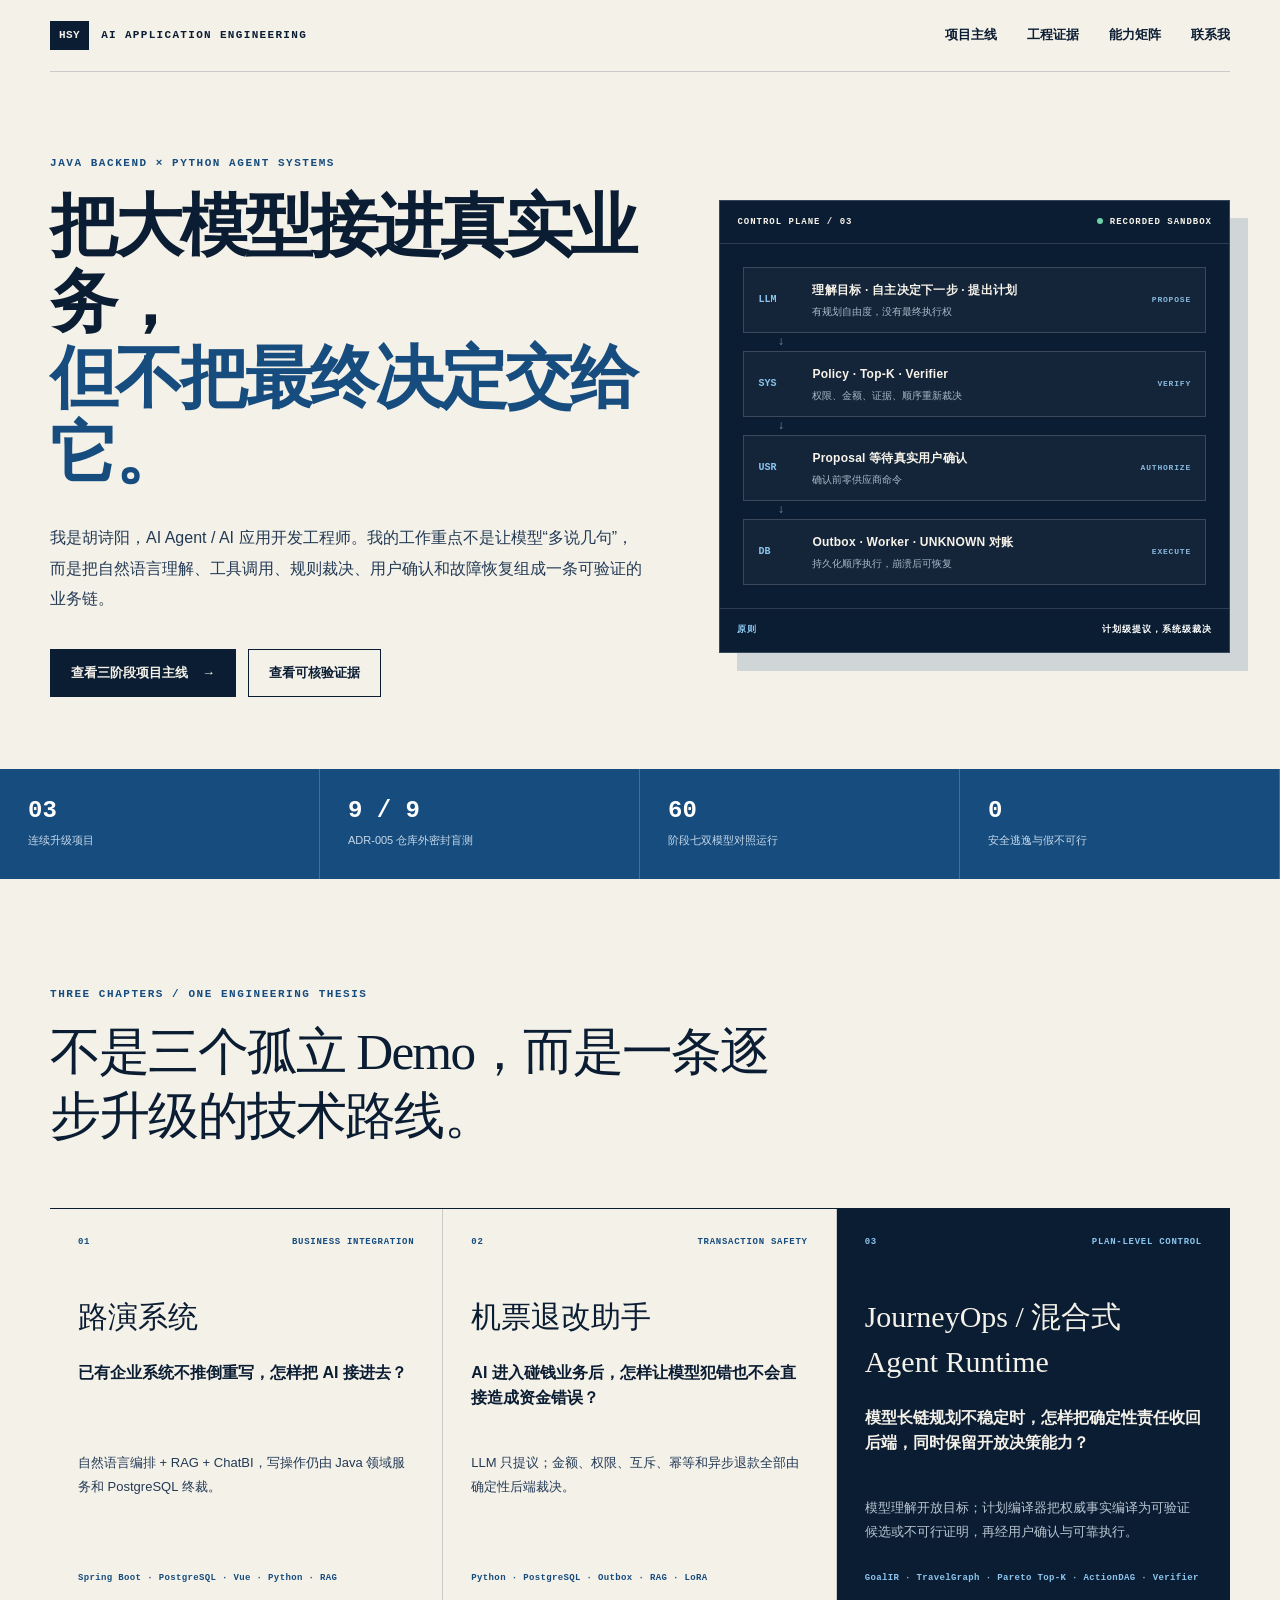
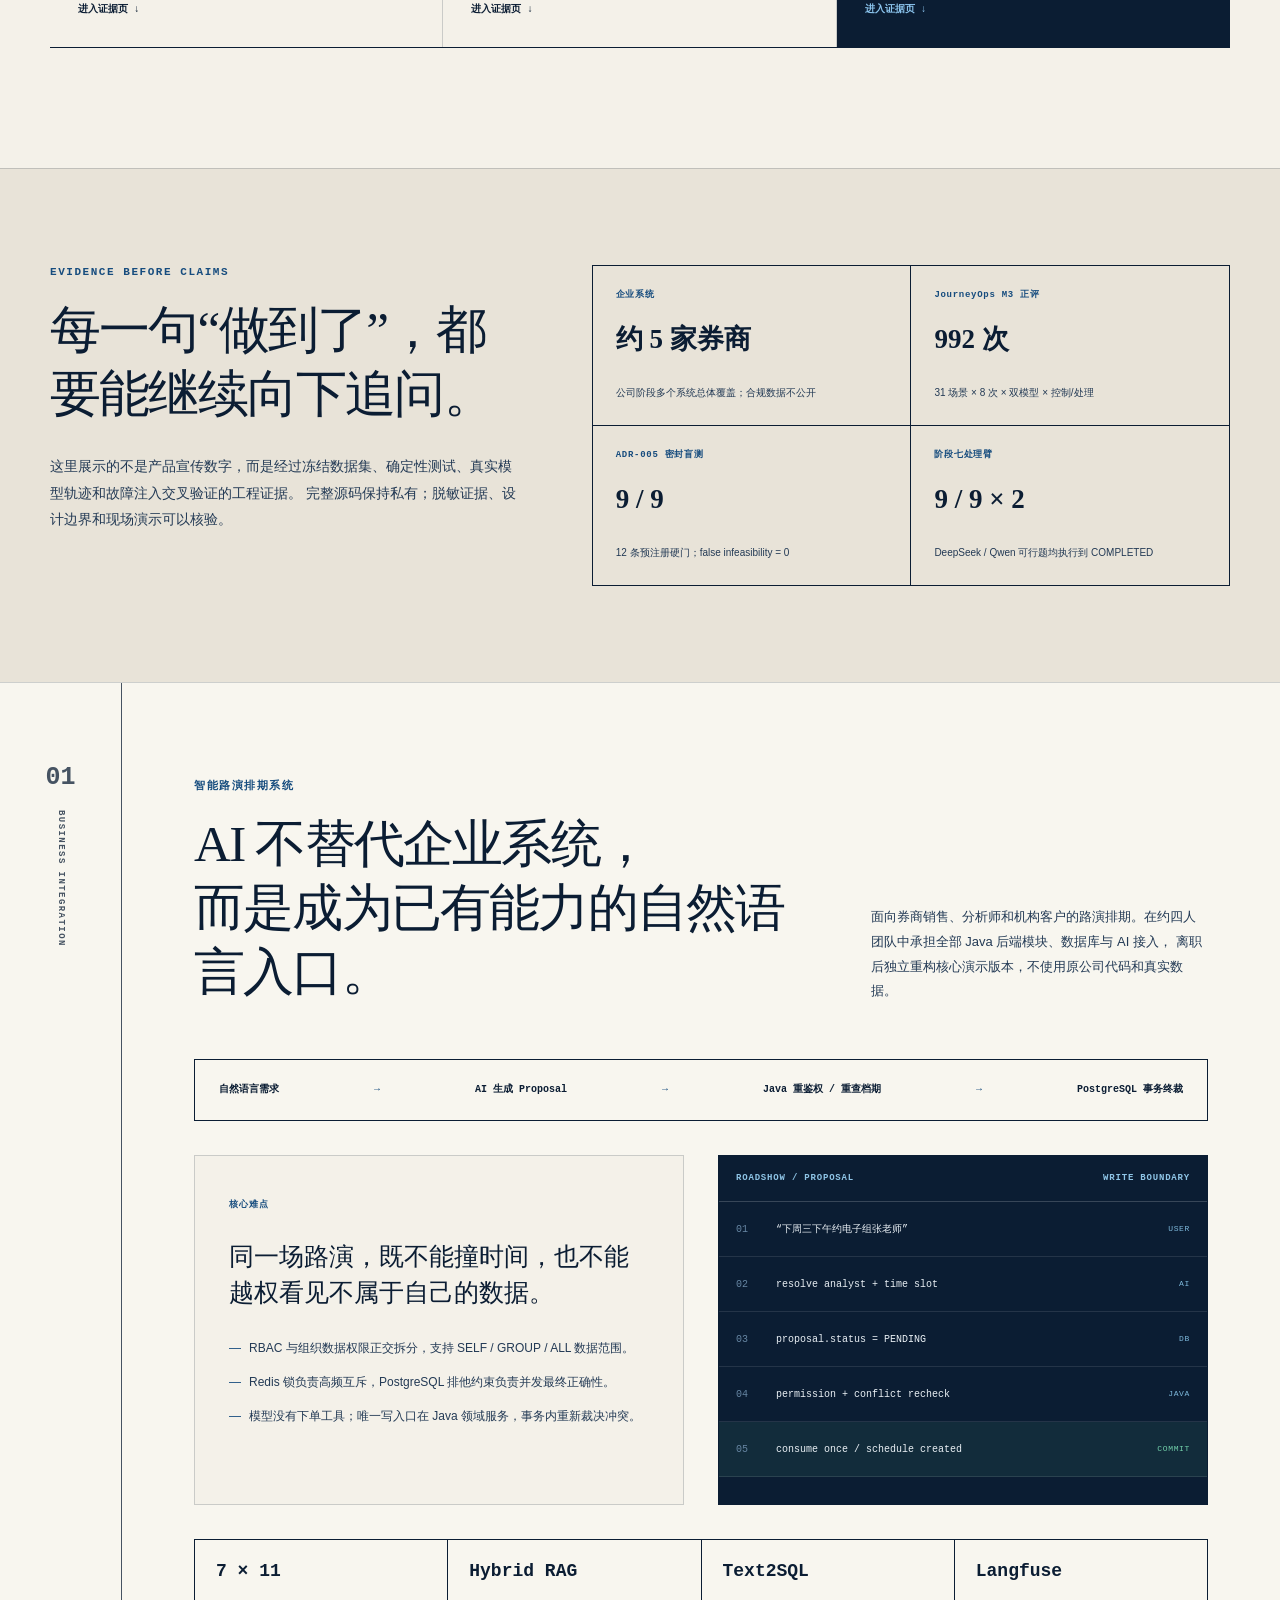
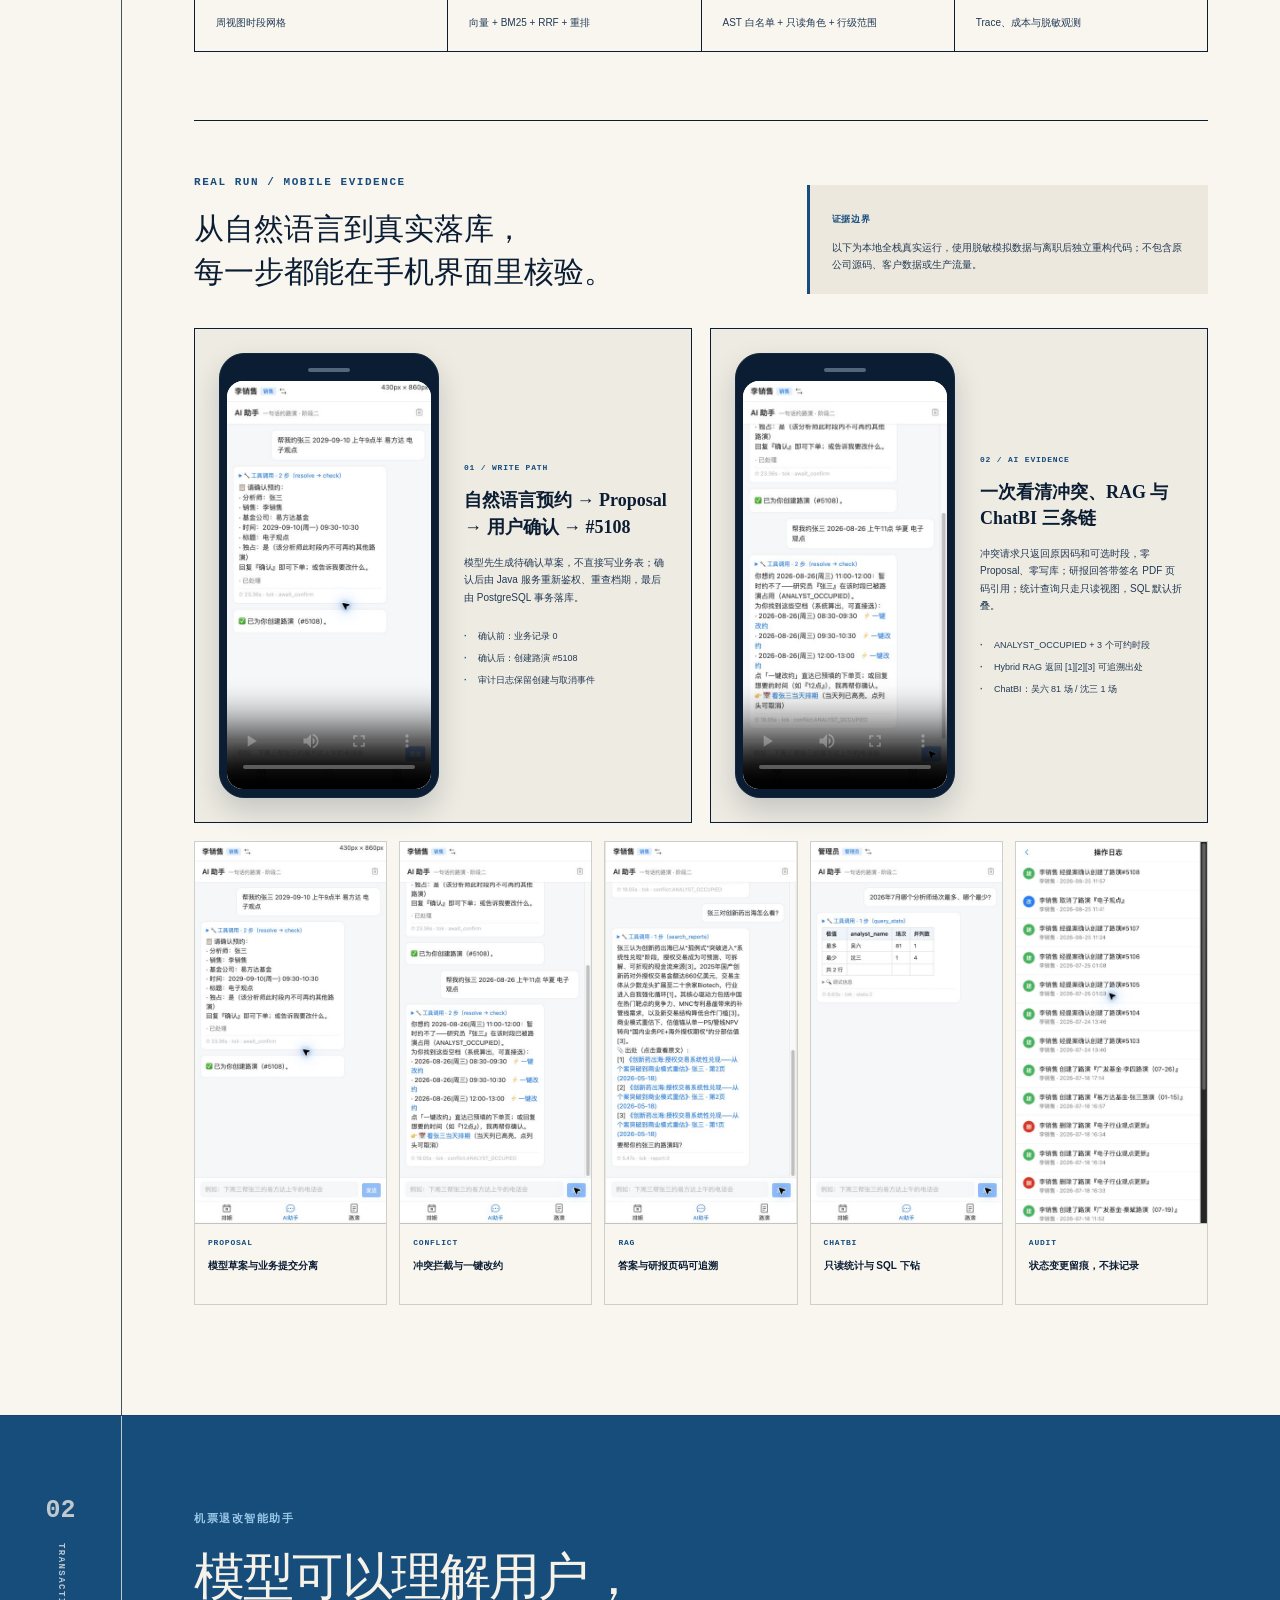
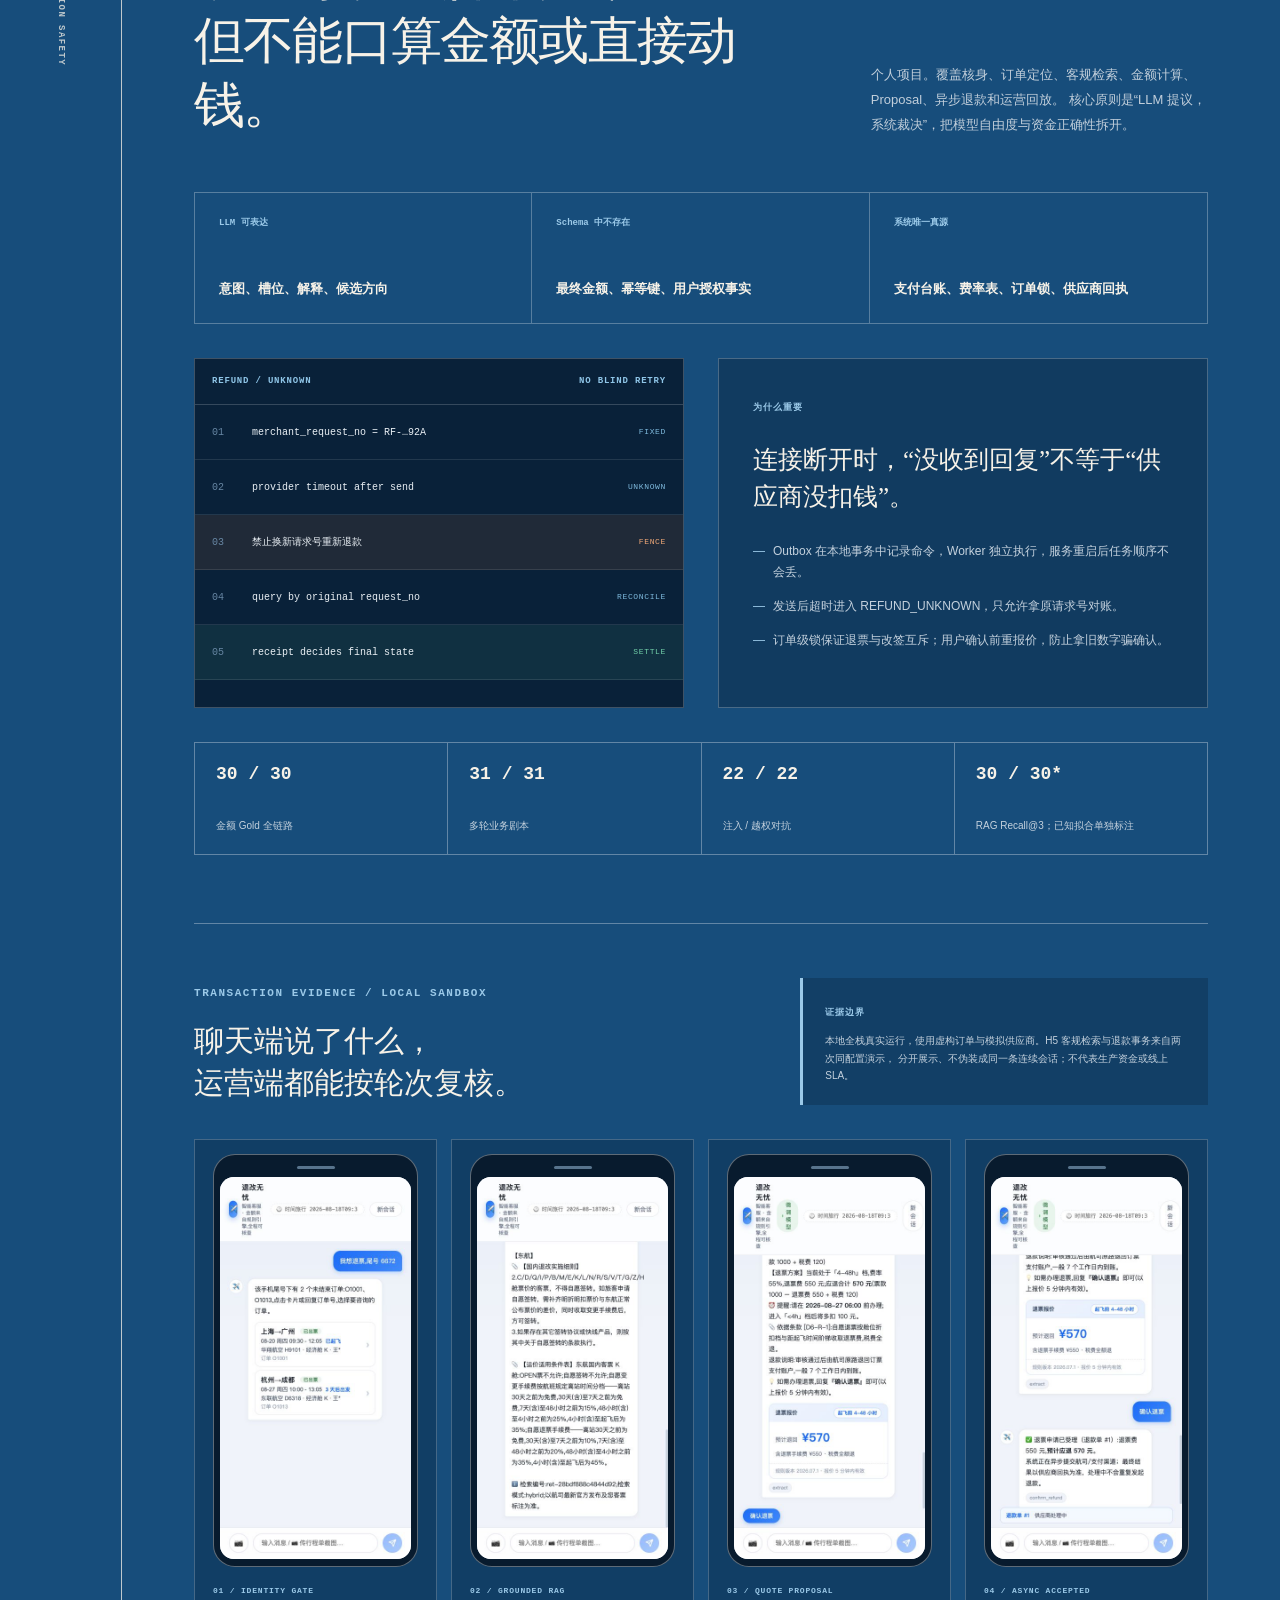
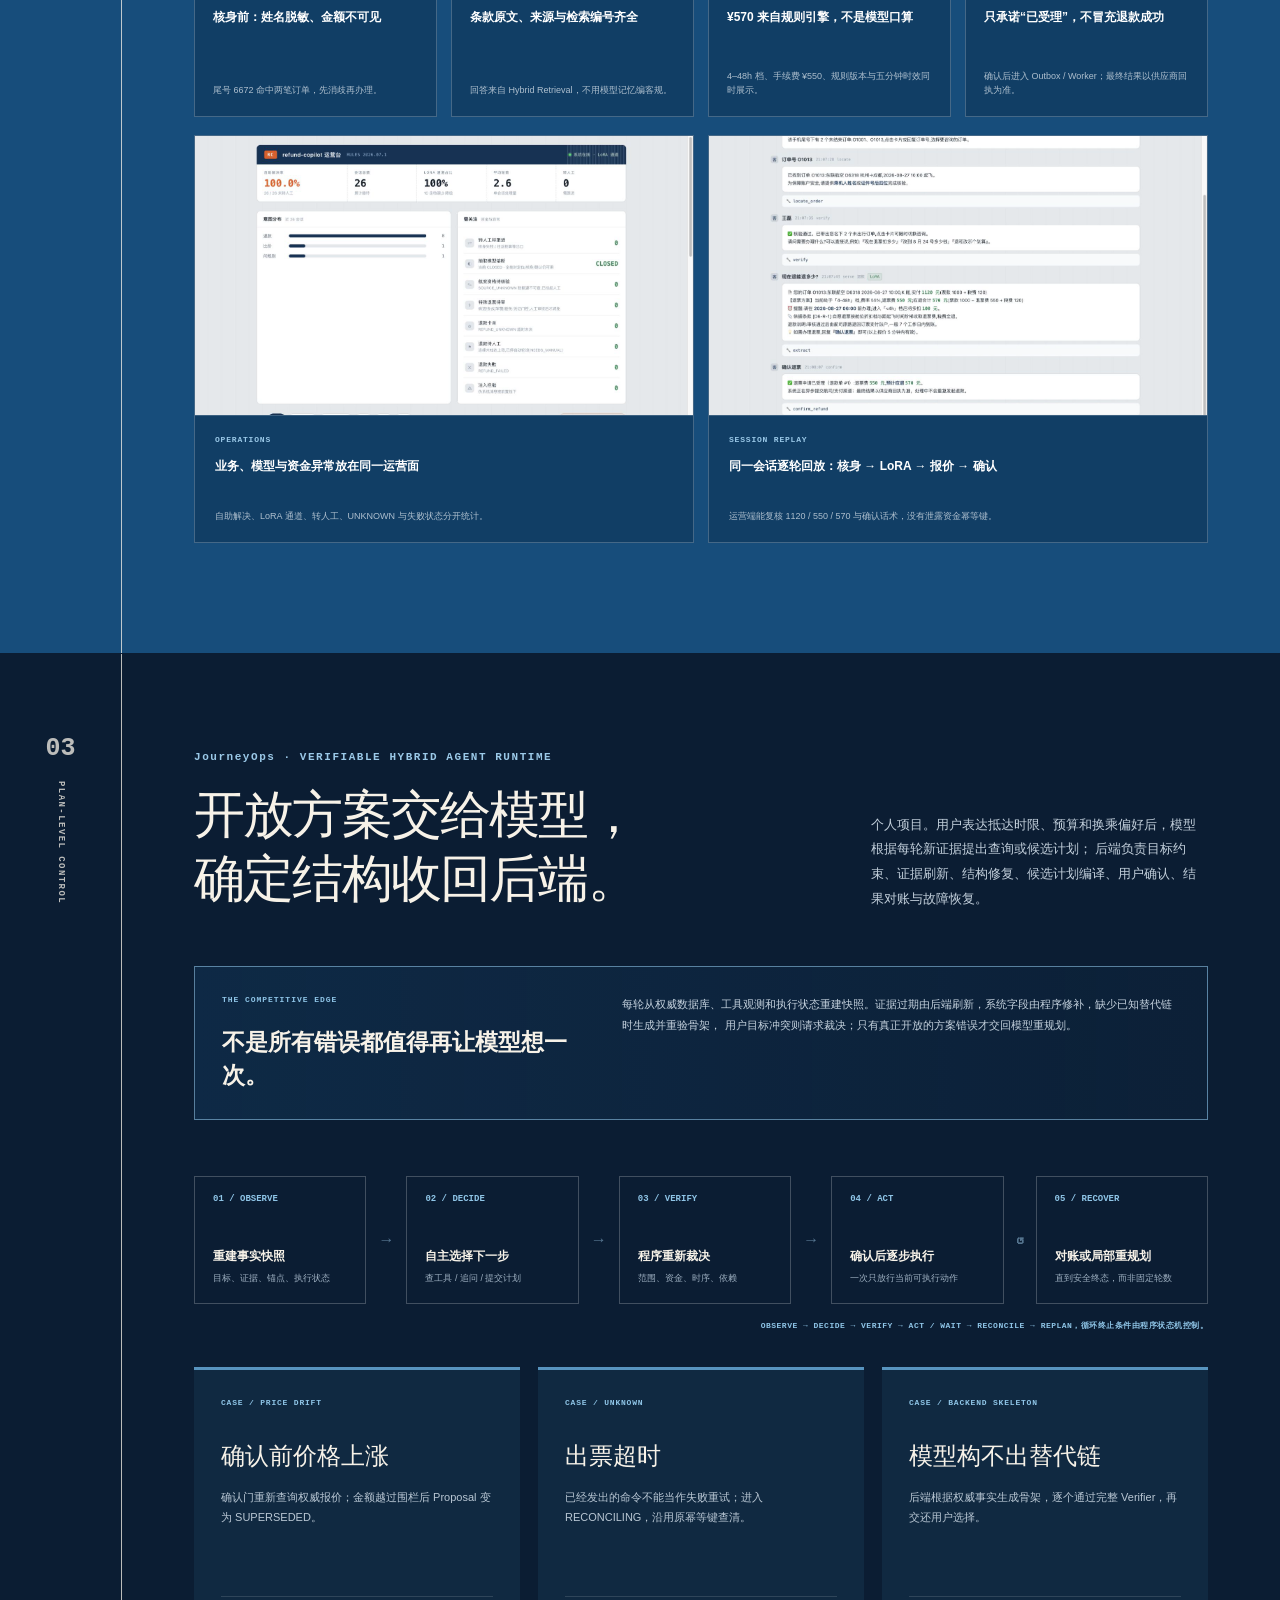
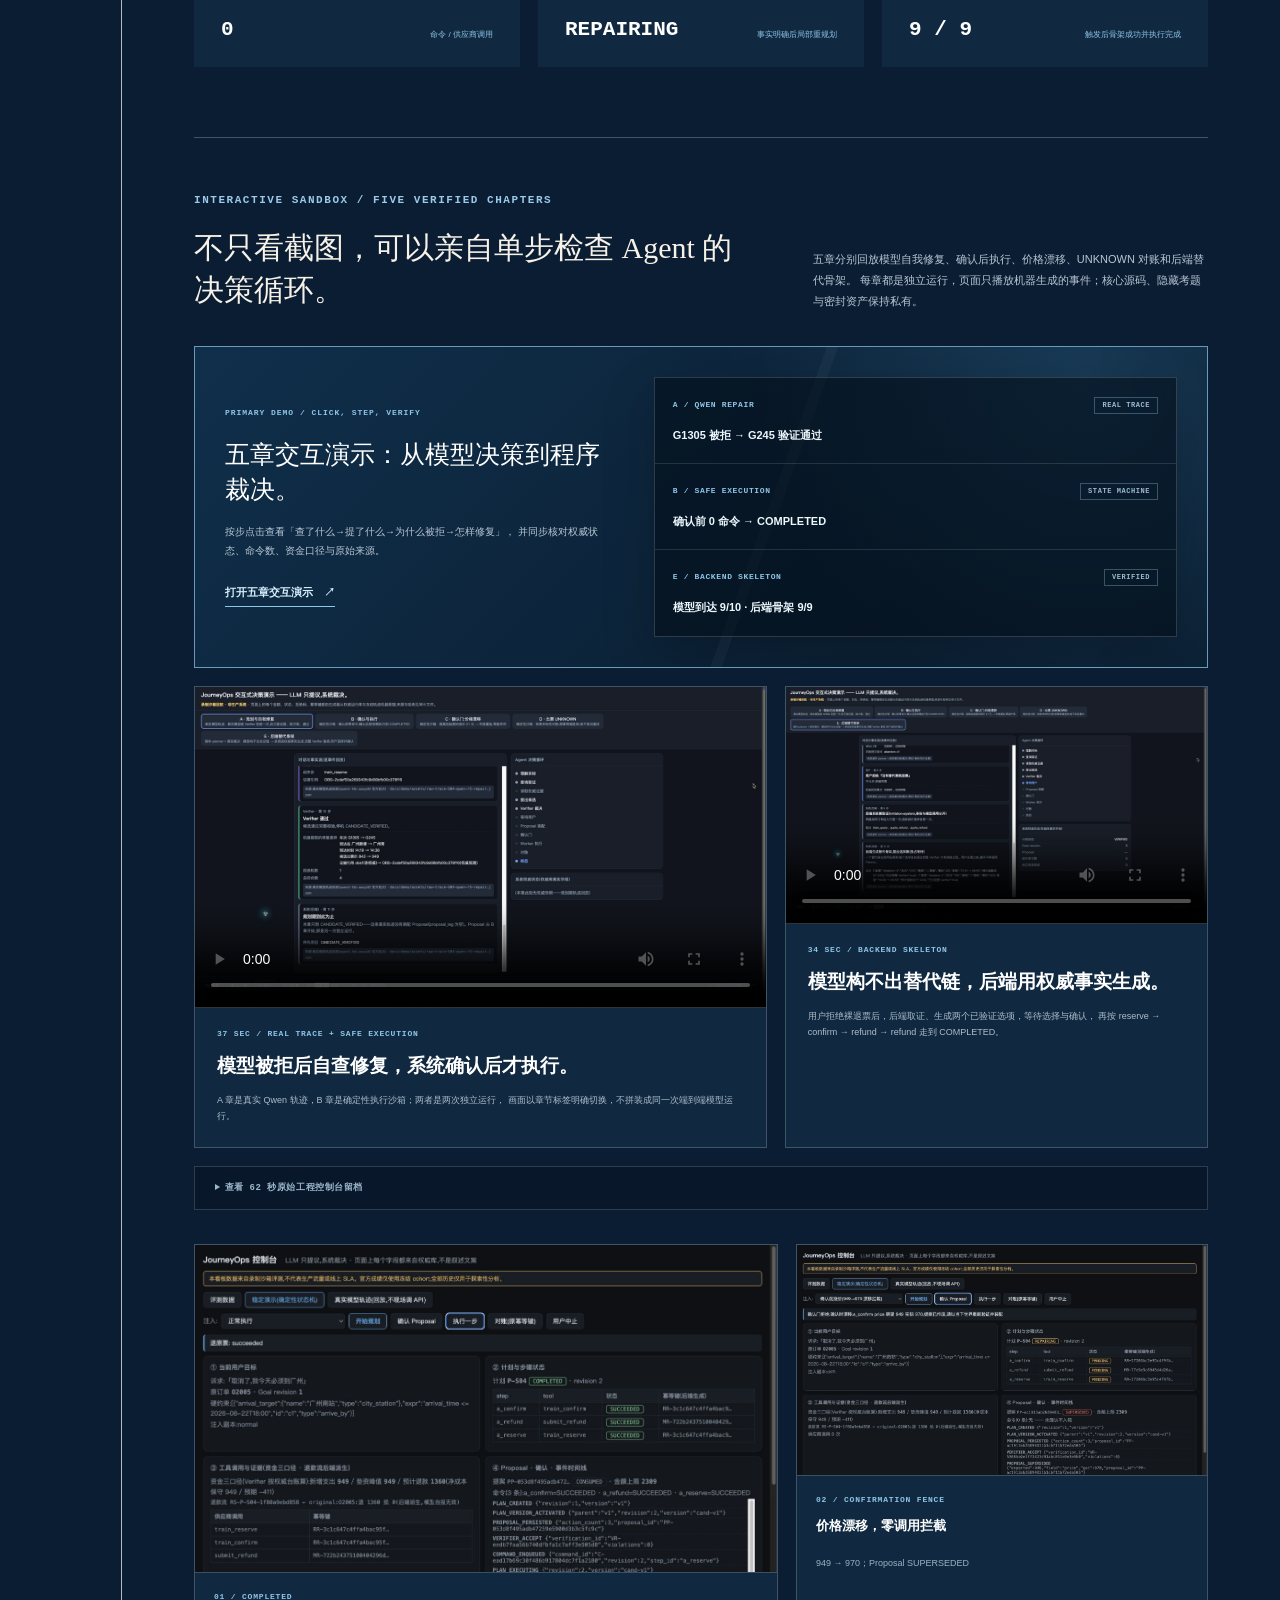
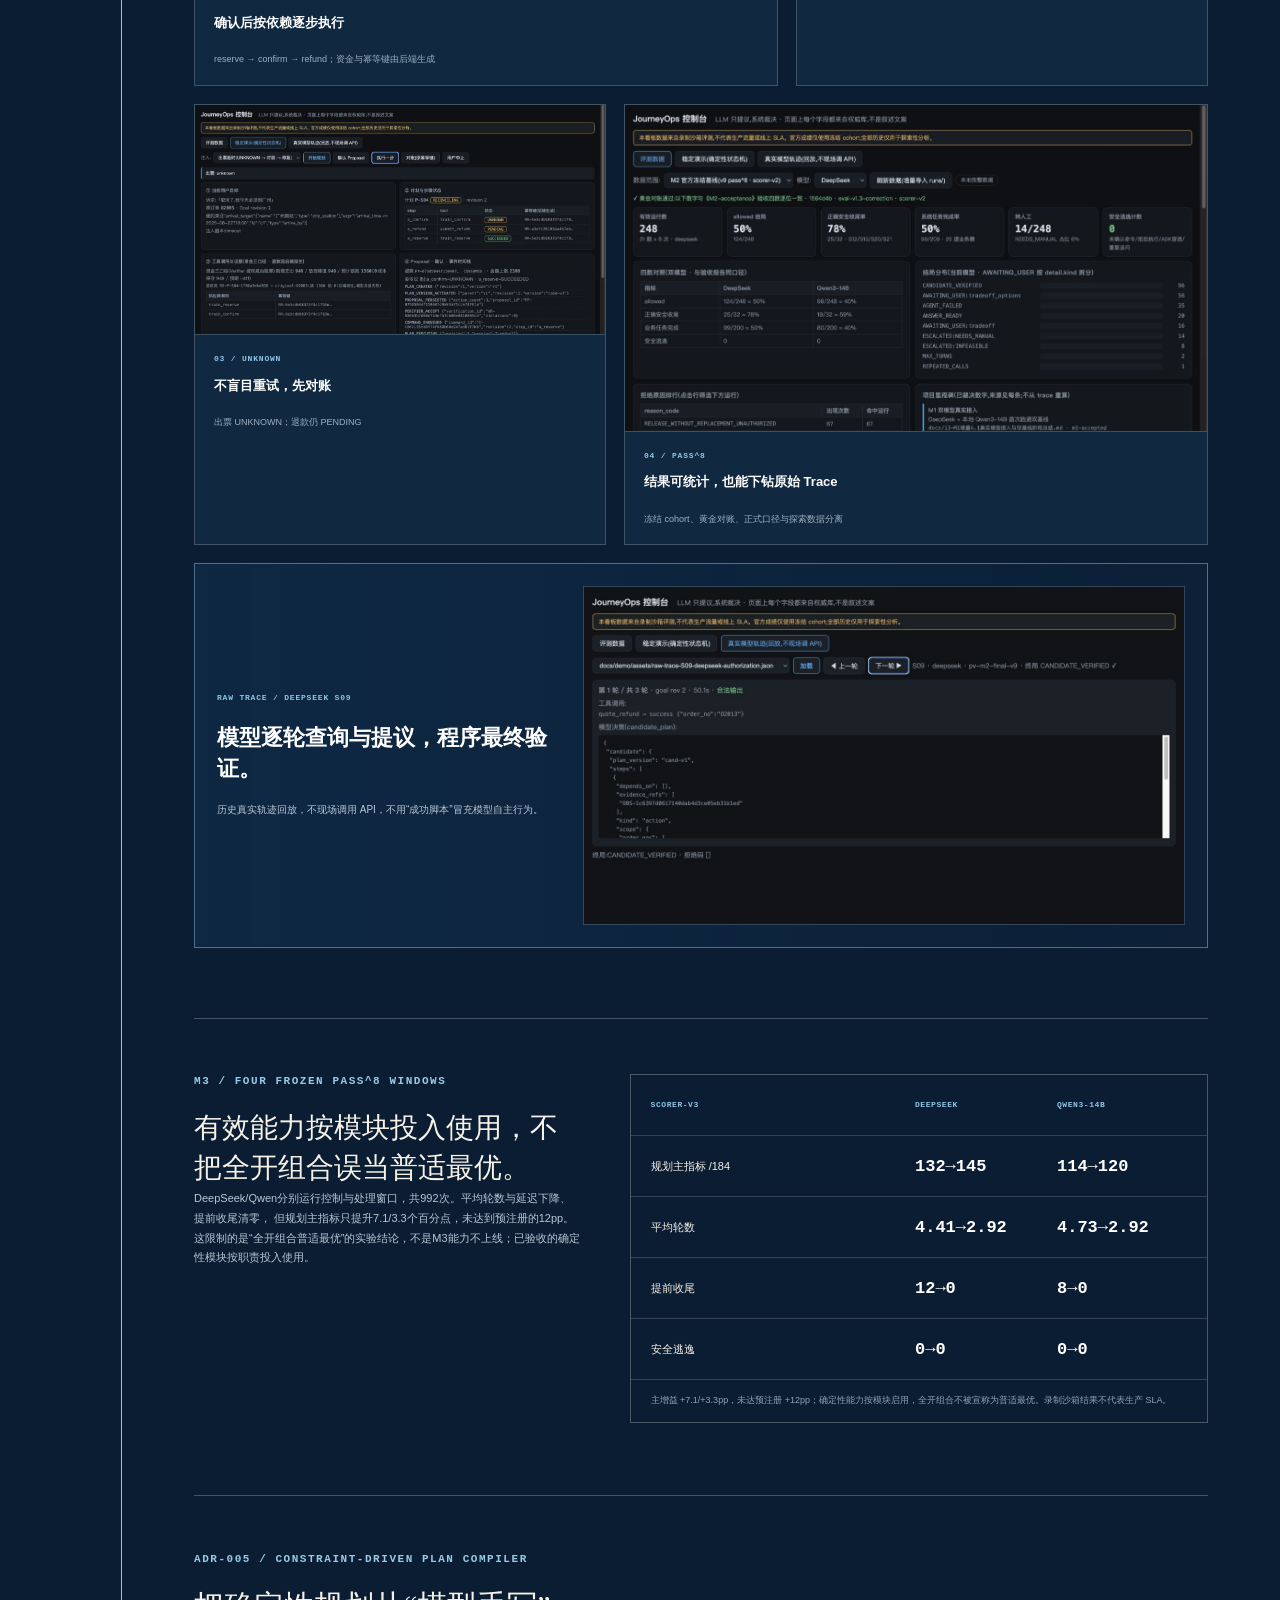
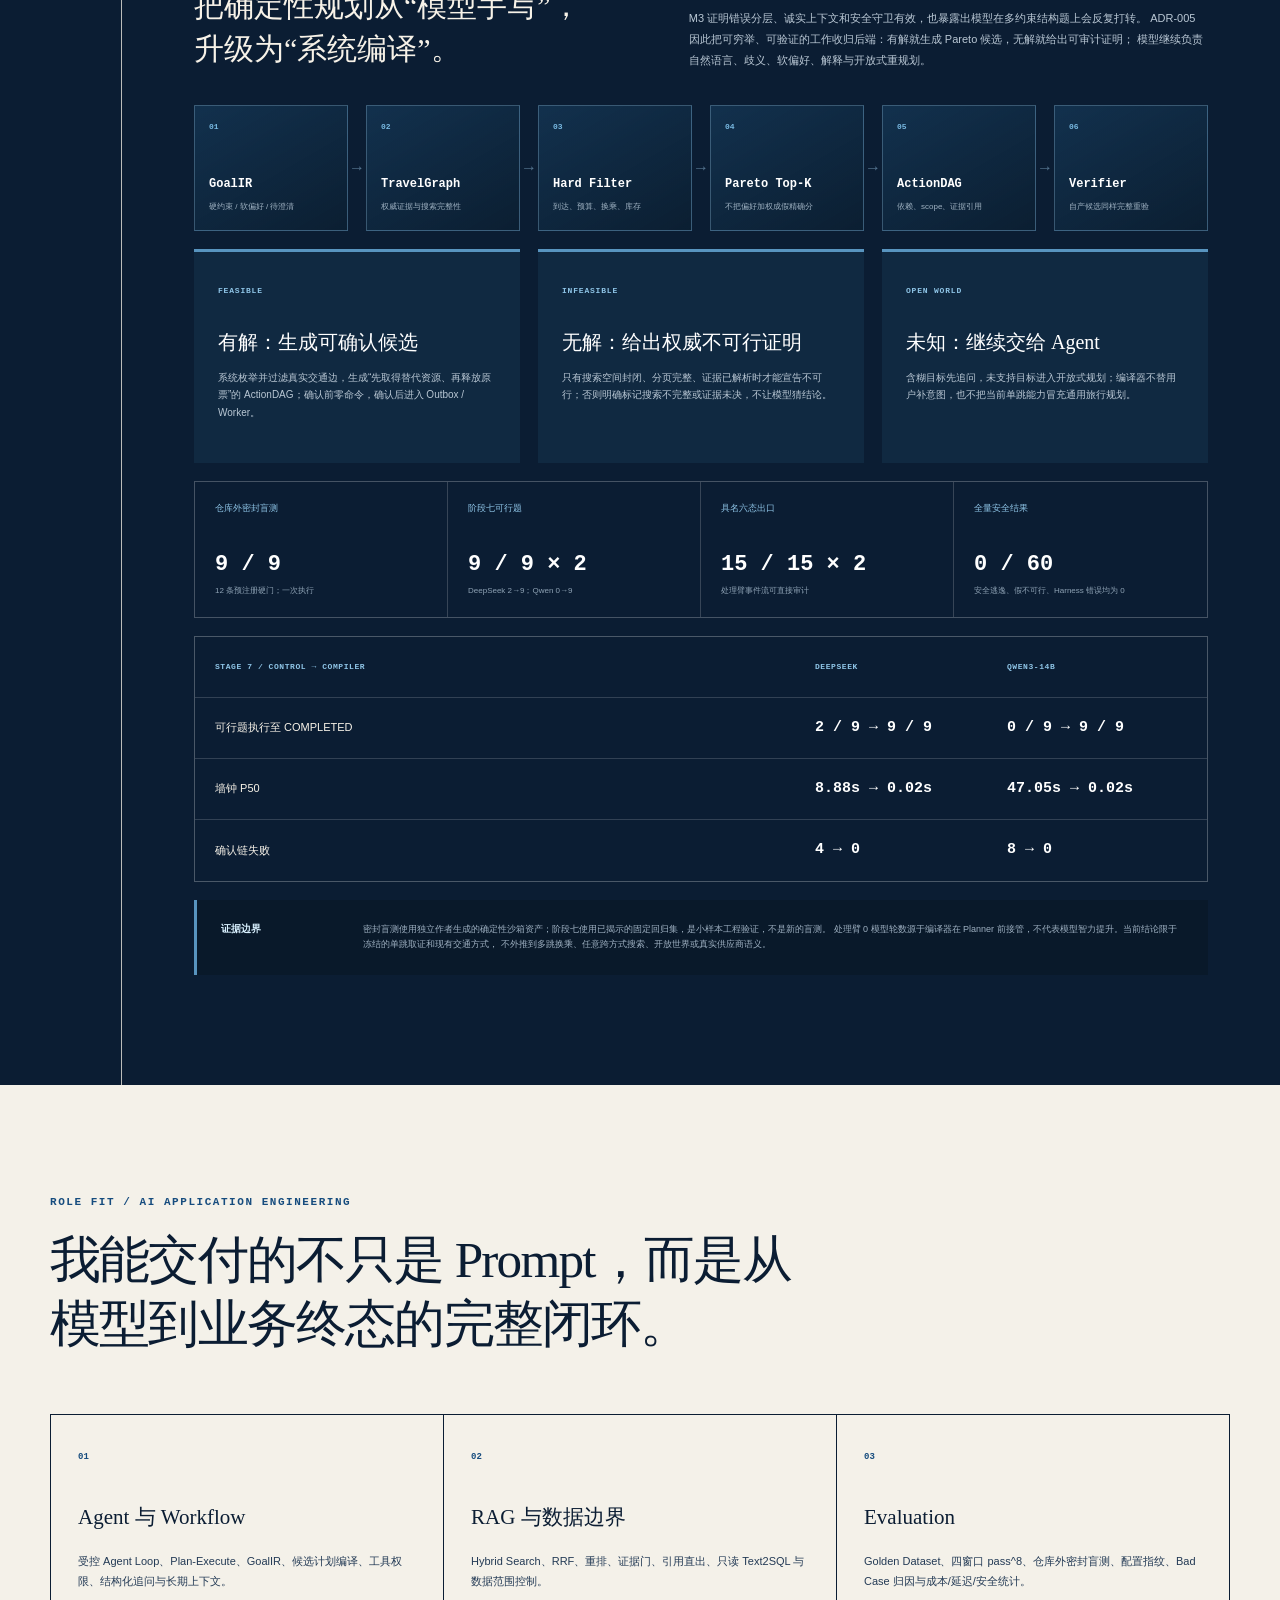
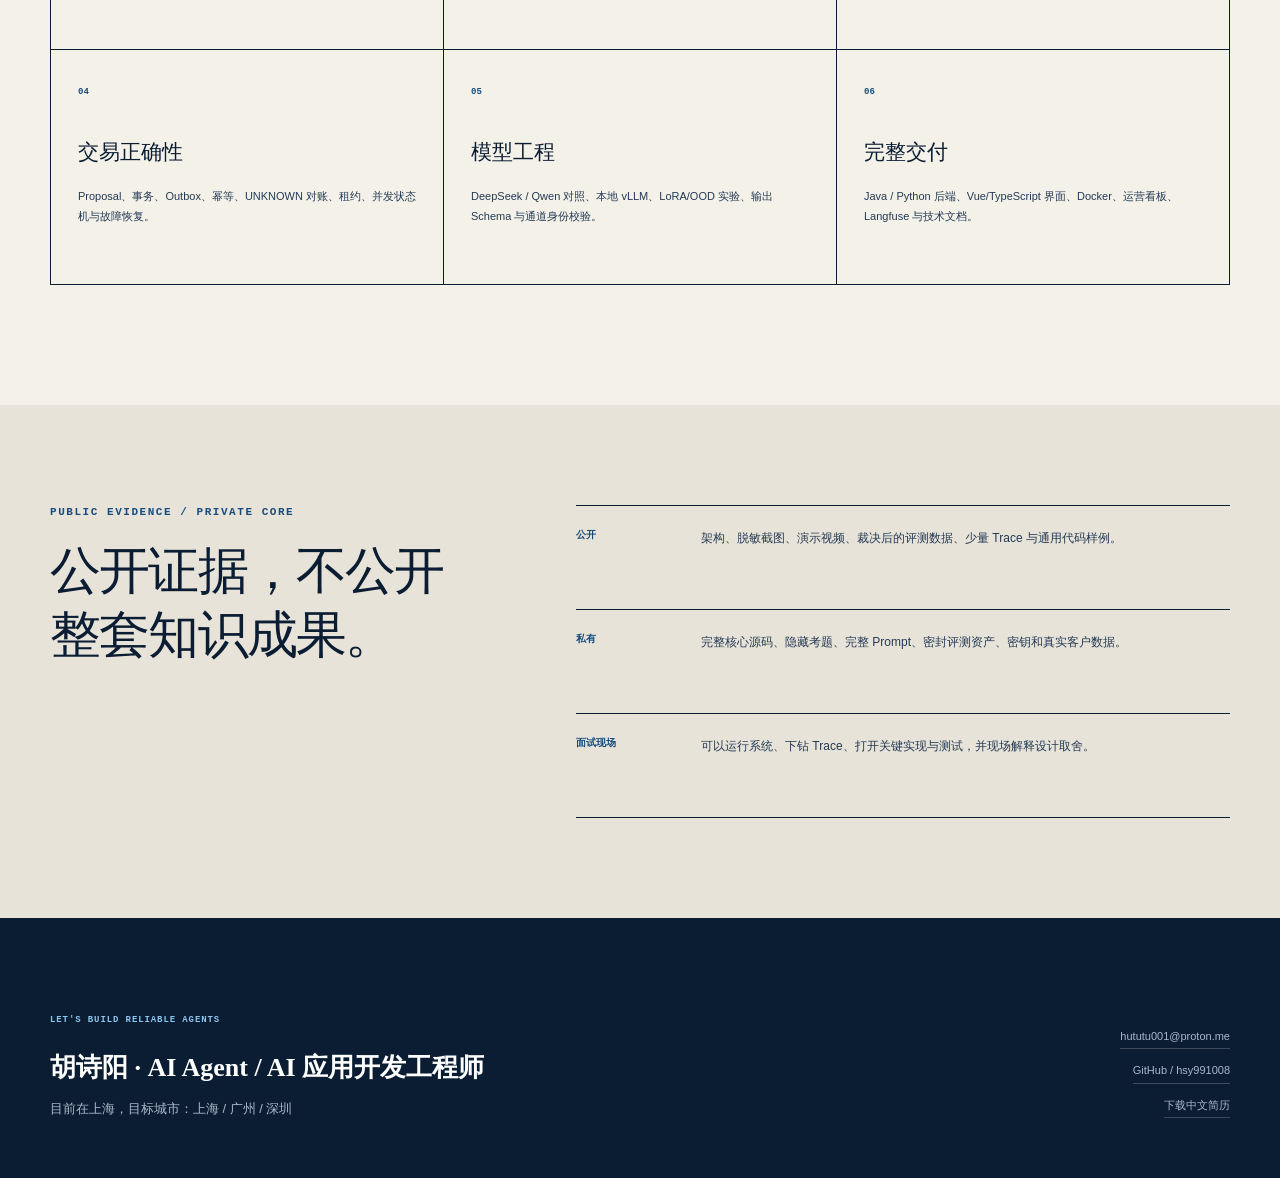
==== index.html @ 9dbd8b88 "Publish JourneyOps ADR-005 results" ====
<!DOCTYPE html><html lang="zh-CN"><head><meta charSet="utf-8"/><meta name="viewport" content="width=device-width, initial-scale=1"/><link rel="preload" href="/evidence/refund/01-order-disambiguation-masked.png" as="image"/><link rel="preload" href="/evidence/refund/03-rag-rules-citations.png" as="image"/><link rel="preload" href="/evidence/roadshow/02-proposal-await-confirm.png" as="image"/><link rel="preload" href="/evidence/roadshow/04-conflict-suggestions.png" as="image"/><link rel="preload" href="/evidence/roadshow/05-rag-citations.png" as="image"/><link rel="preload" href="/evidence/roadshow/06-chatbi-extremes.png" as="image"/><link rel="preload" href="/evidence/roadshow/07-audit-create-cancel.png" as="image"/><link rel="preload" href="/evidence/refund/04-refund-quote-proposal.png" as="image"/><link rel="preload" href="/evidence/refund/05-refund-accepted-async.png" as="image"/><link rel="preload" href="/evidence/refund/06-operations-dashboard.png" as="image"/><link rel="stylesheet" href="/_next/static/css/index.BVjYSIra.css" data-rsc-css-href="/_next/static/css/index.BVjYSIra.css" data-precedence="vite-rsc/importer-resources"/><link rel="modulepreload" fetchPriority="low" href="/_next/static/chunks/index-3YOSypN0.js"/><script src="/_next/static/chunks/rolldown-runtime-C60lm6uB.js" type="module" async=""></script><script src="/_next/static/chunks/framework-BgSIrAUN.js" type="module" async=""></script><link rel="modulepreload" href="/_next/static/chunks/layout-segment-context-C955APXK.js" crossorigin=""/><link rel="preload" href="/evidence/refund/08-session-confirm-async.png" as="image"/><link rel="preload" href="/evidence/journeyops/01-normal-completed.png" as="image"/><link rel="preload" href="/evidence/journeyops/02-price-drift-zero-call.png" as="image"/><link rel="preload" href="/evidence/journeyops/03-ticketing-unknown.png" as="image"/><link rel="preload" href="/evidence/journeyops/05-evaluation-dashboard.png" as="image"/><link rel="preload" href="/evidence/journeyops/06-trace-s09-verified.png" as="image"/><title>胡诗阳｜AI Agent 应用开发工程师</title><meta name="description" content="Java + Python AI 应用工程作品集：企业业务接入、高风险交易裁决、混合式 Agent Runtime、计划编译器与可证不可行性。"/><meta property="og:title" content="胡诗阳｜AI 应用开发工程师"/><meta property="og:description" content="可验证、可恢复的混合式 Agent Runtime。三个连续项目，展示 AI 如何进入真实业务。"/><meta property="og:type" content="website"/><meta property="og:image" content="http://localhost:3000/og.png"/><meta property="og:image:width" content="1200"/><meta property="og:image:height" content="630"/><meta property="og:image:alt" content="胡诗阳 AI 应用开发工程师作品集"/><meta name="twitter:card" content="summary_large_image"/><meta name="twitter:title" content="胡诗阳｜AI 应用开发工程师"/><meta name="twitter:description" content="计划级提议，系统级裁决。"/><meta name="twitter:image" content="http://localhost:3000/og.png"/><link rel="shortcut icon" href="/favicon.svg"/><link rel="icon" href="/favicon.svg"/><link rel="canonical" href="http://localhost:3000"/><script>Object.assign(((self[Symbol.for("vinext.navigationRuntime")]??={bootstrap:{routeManifest:null},functions:{}}).bootstrap.rsc??={rsc:[]}),{params:{},nav:{"pathname":"/","searchParams":[]}})</script><link rel="modulepreload" href="/_next/static/chunks/index-3YOSypN0.js" />
</head><body><main><header class="topbar"><a class="identity" href="#top" aria-label="返回首页"><span class="identity-mark">HSY</span><span>AI APPLICATION ENGINEERING</span></a><nav aria-label="主导航"><a href="#projects">项目主线</a><a href="#evidence">工程证据</a><a href="#capabilities">能力矩阵</a><a href="#contact">联系我</a></nav></header><section class="hero" id="top"><div class="hero-copy"><p class="eyebrow">JAVA BACKEND × PYTHON AGENT SYSTEMS</p><h1>把大模型接进真实业务，<br/><span>但不把最终决定交给它。</span></h1><p class="hero-intro">我是胡诗阳，AI Agent / AI 应用开发工程师。我的工作重点不是让模型“多说几句”， 而是把自然语言理解、工具调用、规则裁决、用户确认和故障恢复组成一条可验证的业务链。</p><div class="hero-actions"><a class="button button-primary" href="#projects">查看三阶段项目主线 <span aria-hidden="true">→</span></a><a class="button button-secondary" href="#evidence">查看可核验证据</a></div></div><div class="system-panel" aria-label="系统控制边界示意"><div class="panel-head"><span>CONTROL PLANE / 03</span><span class="live-dot">RECORDED SANDBOX</span></div><div class="system-flow"><div class="flow-row"><span class="flow-code">LLM</span><div><strong>理解目标 · 自主决定下一步 · 提出计划</strong><small>有规划自由度，没有最终执行权</small></div><span class="flow-status">PROPOSE</span></div><span class="flow-arrow">↓</span><div class="flow-row"><span class="flow-code">SYS</span><div><strong>Policy · Top-K · Verifier</strong><small>权限、金额、证据、顺序重新裁决</small></div><span class="flow-status">VERIFY</span></div><span class="flow-arrow">↓</span><div class="flow-row"><span class="flow-code">USR</span><div><strong>Proposal 等待真实用户确认</strong><small>确认前零供应商命令</small></div><span class="flow-status">AUTHORIZE</span></div><span class="flow-arrow">↓</span><div class="flow-row"><span class="flow-code">DB</span><div><strong>Outbox · Worker · UNKNOWN 对账</strong><small>持久化顺序执行，崩溃后可恢复</small></div><span class="flow-status">EXECUTE</span></div></div><div class="panel-foot"><span>原则</span><strong>计划级提议，系统级裁决</strong></div></div></section><section class="signal-strip" aria-label="作品集关键信号"><div><strong>03</strong><span>连续升级项目</span></div><div><strong>9 / 9</strong><span>ADR-005 仓库外密封盲测</span></div><div><strong>60</strong><span>阶段七双模型对照运行</span></div><div><strong>0</strong><span>安全逃逸与假不可行</span></div></section><section class="project-line" id="projects"><div class="section-heading"><p class="eyebrow">THREE CHAPTERS / ONE ENGINEERING THESIS</p><h2>不是三个孤立 Demo，而是一条逐步升级的技术路线。</h2></div><div class="project-grid"><a class="project-card" href="#roadshow"><div class="project-meta"><span>01</span><span>BUSINESS INTEGRATION</span></div><h3>路演系统</h3><p class="project-question">已有企业系统不推倒重写，怎样把 AI 接进去？</p><p class="project-answer">自然语言编排 + RAG + ChatBI，写操作仍由 Java 领域服务和 PostgreSQL 终裁。</p><p class="project-tech">Spring Boot · PostgreSQL · Vue · Python · RAG</p><span class="project-link">进入证据页 ↓</span></a><a class="project-card" href="#refund"><div class="project-meta"><span>02</span><span>TRANSACTION SAFETY</span></div><h3>机票退改助手</h3><p class="project-question">AI 进入碰钱业务后，怎样让模型犯错也不会直接造成资金错误？</p><p class="project-answer">LLM 只提议；金额、权限、互斥、幂等和异步退款全部由确定性后端裁决。</p><p class="project-tech">Python · PostgreSQL · Outbox · RAG · LoRA</p><span class="project-link">进入证据页 ↓</span></a><a class="project-card" href="#journeyops"><div class="project-meta"><span>03</span><span>PLAN-LEVEL CONTROL</span></div><h3>JourneyOps / 混合式 Agent Runtime</h3><p class="project-question">模型长链规划不稳定时，怎样把确定性责任收回后端，同时保留开放决策能力？</p><p class="project-answer">模型理解开放目标；计划编译器把权威事实编译为可验证候选或不可行证明，再经用户确认与可靠执行。</p><p class="project-tech">GoalIR · TravelGraph · Pareto Top-K · ActionDAG · Verifier</p><span class="project-link">进入证据页 ↓</span></a></div></section><section class="evidence-ledger" id="evidence"><div class="ledger-intro"><p class="eyebrow">EVIDENCE BEFORE CLAIMS</p><h2>每一句“做到了”，都要能继续向下追问。</h2><p>这里展示的不是产品宣传数字，而是经过冻结数据集、确定性测试、真实模型轨迹和故障注入交叉验证的工程证据。 完整源码保持私有；脱敏证据、设计边界和现场演示可以核验。</p></div><div class="ledger-grid"><div class="ledger-cell"><span>企业系统</span><strong>约 5 家券商</strong><small>公司阶段多个系统总体覆盖；合规数据不公开</small></div><div class="ledger-cell"><span>JourneyOps M3 正评</span><strong>992 次</strong><small>31 场景 × 8 次 × 双模型 × 控制/处理</small></div><div class="ledger-cell"><span>ADR-005 密封盲测</span><strong>9 / 9</strong><small>12 条预注册硬门；false infeasibility = 0</small></div><div class="ledger-cell"><span>阶段七处理臂</span><strong>9 / 9 × 2</strong><small>DeepSeek / Qwen 可行题均执行到 COMPLETED</small></div></div></section><section class="chapter chapter-light" id="roadshow"><div class="chapter-rail"><span>01</span><small>BUSINESS INTEGRATION</small></div><div class="chapter-main"><div class="chapter-head"><div><p class="eyebrow">智能路演排期系统</p><h2>AI 不替代企业系统，<br/>而是成为已有能力的自然语言入口。</h2></div><p class="chapter-summary">面向券商销售、分析师和机构客户的路演排期。在约四人团队中承担全部 Java 后端模块、数据库与 AI 接入， 离职后独立重构核心演示版本，不使用原公司代码和真实数据。</p></div><div class="architecture-strip" aria-label="路演系统写操作控制链"><span>自然语言需求</span><b>→</b><span>AI 生成 Proposal</span><b>→</b><span>Java 重鉴权 / 重查档期</span><b>→</b><span>PostgreSQL 事务终裁</span></div><div class="chapter-columns"><div class="case-block"><span class="case-label">核心难点</span><h3>同一场路演，既不能撞时间，也不能越权看见不属于自己的数据。</h3><ul><li>RBAC 与组织数据权限正交拆分，支持 SELF / GROUP / ALL 数据范围。</li><li>Redis 锁负责高频互斥，PostgreSQL 排他约束负责并发最终正确性。</li><li>模型没有下单工具；唯一写入口在 Java 领域服务，事务内重新裁决冲突。</li></ul></div><div class="trace-window light-window"><div class="trace-title"><span>ROADSHOW / PROPOSAL</span><span>WRITE BOUNDARY</span></div><div class="trace-line"><i>01</i><span>“下周三下午约电子组张老师”</span><em>USER</em></div><div class="trace-line"><i>02</i><span>resolve analyst + time slot</span><em>AI</em></div><div class="trace-line"><i>03</i><span>proposal.status = PENDING</span><em>DB</em></div><div class="trace-line"><i>04</i><span>permission + conflict recheck</span><em>JAVA</em></div><div class="trace-line success"><i>05</i><span>consume once / schedule created</span><em>COMMIT</em></div></div></div><div class="evidence-row"><div><strong>7 × 11</strong><span>周视图时段网格</span></div><div><strong>Hybrid RAG</strong><span>向量 + BM25 + RRF + 重排</span></div><div><strong>Text2SQL</strong><span>AST 白名单 + 只读角色 + 行级范围</span></div><div><strong>Langfuse</strong><span>Trace、成本与脱敏观测</span></div></div><div class="roadshow-proof"><div class="roadshow-proof-head"><div><p class="eyebrow">REAL RUN / MOBILE EVIDENCE</p><h3>从自然语言到真实落库，<br/>每一步都能在手机界面里核验。</h3></div><div class="roadshow-boundary"><strong>证据边界</strong><p>以下为本地全栈真实运行，使用脱敏模拟数据与离职后独立重构代码；不包含原公司源码、客户数据或生产流量。</p></div></div><div class="roadshow-video-grid"><article class="roadshow-video-card"><div class="phone-shell"><span class="phone-speaker" aria-hidden="true"></span><video controls="" playsInline="" preload="metadata" poster="/evidence/roadshow/02-proposal-await-confirm.png" aria-label="路演预约 Proposal 到确认落库的真实 H5 录屏"><source src="/videos/Roadshow-proposal-main.mp4" type="video/mp4"/><track kind="captions" src="/captions/roadshow-proposal.zh.vtt" srcLang="zh-CN" label="中文" default=""/></video></div><div class="roadshow-video-copy"><b>01 / WRITE PATH</b><strong>自然语言预约 → Proposal → 用户确认 → #5108</strong><p>模型先生成待确认草案，不直接写业务表；确认后由 Java 服务重新鉴权、重查档期，最后由 PostgreSQL 事务落库。</p><ul><li>确认前：业务记录 0</li><li>确认后：创建路演 #5108</li><li>审计日志保留创建与取消事件</li></ul></div></article><article class="roadshow-video-card"><div class="phone-shell"><span class="phone-speaker" aria-hidden="true"></span><video controls="" playsInline="" preload="metadata" poster="/evidence/roadshow/04-conflict-suggestions.png" aria-label="冲突检测、研报 RAG 与 ChatBI 的真实 H5 录屏"><source src="/videos/Roadshow-ai-evidence.mp4" type="video/mp4"/><track kind="captions" src="/captions/roadshow-ai-evidence.zh.vtt" srcLang="zh-CN" label="中文" default=""/></video></div><div class="roadshow-video-copy"><b>02 / AI EVIDENCE</b><strong>一次看清冲突、RAG 与 ChatBI 三条链</strong><p>冲突请求只返回原因码和可选时段，零 Proposal、零写库；研报回答带签名 PDF 页码引用；统计查询只走只读视图，SQL 默认折叠。</p><ul><li>ANALYST_OCCUPIED + 3 个可约时段</li><li>Hybrid RAG 返回 [1][2][3] 可追溯出处</li><li>ChatBI：吴六 81 场 / 沈三 1 场</li></ul></div></article></div><div class="roadshow-shot-grid" aria-label="路演项目真实运行截图"><a href="/evidence/roadshow/02-proposal-await-confirm.png" target="_blank" rel="noreferrer"><img src="/evidence/roadshow/02-proposal-await-confirm.png" alt="等待用户确认的路演 Proposal"/><span><b>PROPOSAL</b><strong>模型草案与业务提交分离</strong></span></a><a href="/evidence/roadshow/04-conflict-suggestions.png" target="_blank" rel="noreferrer"><img src="/evidence/roadshow/04-conflict-suggestions.png" alt="研究员档期冲突与推荐空档"/><span><b>CONFLICT</b><strong>冲突拦截与一键改约</strong></span></a><a href="/evidence/roadshow/05-rag-citations.png" target="_blank" rel="noreferrer"><img src="/evidence/roadshow/05-rag-citations.png" alt="带签名研报出处的 RAG 回答"/><span><b>RAG</b><strong>答案与研报页码可追溯</strong></span></a><a href="/evidence/roadshow/06-chatbi-extremes.png" target="_blank" rel="noreferrer"><img src="/evidence/roadshow/06-chatbi-extremes.png" alt="ChatBI 统计分析结果"/><span><b>CHATBI</b><strong>只读统计与 SQL 下钻</strong></span></a><a href="/evidence/roadshow/07-audit-create-cancel.png" target="_blank" rel="noreferrer"><img src="/evidence/roadshow/07-audit-create-cancel.png" alt="路演创建与取消审计日志"/><span><b>AUDIT</b><strong>状态变更留痕，不抹记录</strong></span></a></div></div></div></section><section class="chapter chapter-blue" id="refund"><div class="chapter-rail"><span>02</span><small>TRANSACTION SAFETY</small></div><div class="chapter-main"><div class="chapter-head"><div><p class="eyebrow">机票退改智能助手</p><h2>模型可以理解用户，<br/>但不能口算金额或直接动钱。</h2></div><p class="chapter-summary">个人项目。覆盖核身、订单定位、客规检索、金额计算、Proposal、异步退款和运营回放。 核心原则是“LLM 提议，系统裁决”，把模型自由度与资金正确性拆开。</p></div><div class="safety-schema"><div><span>LLM 可表达</span><strong>意图、槽位、解释、候选方向</strong></div><div><span>Schema 中不存在</span><strong>最终金额、幂等键、用户授权事实</strong></div><div><span>系统唯一真源</span><strong>支付台账、费率表、订单锁、供应商回执</strong></div></div><div class="chapter-columns"><div class="trace-window dark-window"><div class="trace-title"><span>REFUND / UNKNOWN</span><span>NO BLIND RETRY</span></div><div class="trace-line"><i>01</i><span>merchant_request_no = RF-…92A</span><em>FIXED</em></div><div class="trace-line"><i>02</i><span>provider timeout after send</span><em>UNKNOWN</em></div><div class="trace-line warn"><i>03</i><span>禁止换新请求号重新退款</span><em>FENCE</em></div><div class="trace-line"><i>04</i><span>query by original request_no</span><em>RECONCILE</em></div><div class="trace-line success"><i>05</i><span>receipt decides final state</span><em>SETTLE</em></div></div><div class="case-block inverted"><span class="case-label">为什么重要</span><h3>连接断开时，“没收到回复”不等于“供应商没扣钱”。</h3><ul><li>Outbox 在本地事务中记录命令，Worker 独立执行，服务重启后任务顺序不会丢。</li><li>发送后超时进入 REFUND_UNKNOWN，只允许拿原请求号对账。</li><li>订单级锁保证退票与改签互斥；用户确认前重报价，防止拿旧数字骗确认。</li></ul></div></div><div class="evidence-row inverted-row"><div><strong>30 / 30</strong><span>金额 Gold 全链路</span></div><div><strong>31 / 31</strong><span>多轮业务剧本</span></div><div><strong>22 / 22</strong><span>注入 / 越权对抗</span></div><div><strong>30 / 30*</strong><span>RAG Recall@3；已知拟合单独标注</span></div></div><div class="refund-proof"><div class="refund-proof-head"><div><p class="eyebrow">TRANSACTION EVIDENCE / LOCAL SANDBOX</p><h3>聊天端说了什么，<br/>运营端都能按轮次复核。</h3></div><div class="refund-proof-note"><strong>证据边界</strong><p>本地全栈真实运行，使用虚构订单与模拟供应商。H5 客规检索与退款事务来自两次同配置演示， 分开展示、不伪装成同一条连续会话；不代表生产资金或线上 SLA。</p></div></div><div class="refund-phone-grid" aria-label="退改助手 H5 真实运行截图"><a href="/evidence/refund/01-order-disambiguation-masked.png" target="_blank" rel="noreferrer"><div class="refund-phone-shell"><img src="/evidence/refund/01-order-disambiguation-masked.png" alt="未核身时订单消歧卡对姓名和金额做脱敏"/></div><span><b>01 / IDENTITY GATE</b><strong>核身前：姓名脱敏、金额不可见</strong><small>尾号 6672 命中两笔订单，先消歧再办理。</small></span></a><a href="/evidence/refund/03-rag-rules-citations.png" target="_blank" rel="noreferrer"><div class="refund-phone-shell"><img src="/evidence/refund/03-rag-rules-citations.png" alt="东航 K 舱客规 RAG 回答及检索编号"/></div><span><b>02 / GROUNDED RAG</b><strong>条款原文、来源与检索编号齐全</strong><small>回答来自 Hybrid Retrieval，不用模型记忆编客规。</small></span></a><a href="/evidence/refund/04-refund-quote-proposal.png" target="_blank" rel="noreferrer"><div class="refund-phone-shell"><img src="/evidence/refund/04-refund-quote-proposal.png" alt="应退 570 元的退款报价 Proposal"/></div><span><b>03 / QUOTE PROPOSAL</b><strong>¥570 来自规则引擎，不是模型口算</strong><small>4–48h 档、手续费 ¥550、规则版本与五分钟时效同时展示。</small></span></a><a href="/evidence/refund/05-refund-accepted-async.png" target="_blank" rel="noreferrer"><div class="refund-phone-shell"><img src="/evidence/refund/05-refund-accepted-async.png" alt="用户确认后退款进入异步受理状态"/></div><span><b>04 / ASYNC ACCEPTED</b><strong>只承诺“已受理”，不冒充退款成功</strong><small>确认后进入 Outbox / Worker；最终结果以供应商回执为准。</small></span></a></div><div class="refund-admin-grid"><a href="/evidence/refund/06-operations-dashboard.png" target="_blank" rel="noreferrer"><img src="/evidence/refund/06-operations-dashboard.png" alt="退改助手运营看板，展示会话、LoRA 通道和异常指标"/><span><b>OPERATIONS</b><strong>业务、模型与资金异常放在同一运营面</strong><small>自助解决、LoRA 通道、转人工、UNKNOWN 与失败状态分开统计。</small></span></a><a href="/evidence/refund/08-session-confirm-async.png" target="_blank" rel="noreferrer"><img src="/evidence/refund/08-session-confirm-async.png" alt="同一退款会话从核身、LoRA 报价到确认受理的运营回放"/><span><b>SESSION REPLAY</b><strong>同一会话逐轮回放：核身 → LoRA → 报价 → 确认</strong><small>运营端能复核 1120 / 550 / 570 与确认话术，没有泄露资金幂等键。</small></span></a></div></div></div></section><section class="chapter chapter-ink" id="journeyops"><div class="chapter-rail"><span>03</span><small>PLAN-LEVEL CONTROL</small></div><div class="chapter-main"><div class="chapter-head"><div><p class="eyebrow">JourneyOps · VERIFIABLE HYBRID AGENT RUNTIME</p><h2>开放方案交给模型，<br/>确定结构收回后端。</h2></div><p class="chapter-summary">个人项目。用户表达抵达时限、预算和换乘偏好后，模型根据每轮新证据提出查询或候选计划； 后端负责目标约束、证据刷新、结构修复、候选计划编译、用户确认、结果对账与故障恢复。</p></div><div class="autonomy-callout"><div><span>THE COMPETITIVE EDGE</span><strong>不是所有错误都值得再让模型想一次。</strong></div><p>每轮从权威数据库、工具观测和执行状态重建快照。证据过期由后端刷新，系统字段由程序修补，缺少已知替代链时生成并重验骨架， 用户目标冲突则请求裁决；只有真正开放的方案错误才交回模型重规划。</p></div><div class="journey-flow" aria-label="JourneyOps 闭环自主决策循环"><div><span>01 / OBSERVE</span><strong>重建事实快照</strong><small>目标、证据、锚点、执行状态</small></div><b>→</b><div><span>02 / DECIDE</span><strong>自主选择下一步</strong><small>查工具 / 追问 / 提交计划</small></div><b>→</b><div><span>03 / VERIFY</span><strong>程序重新裁决</strong><small>范围、资金、时序、依赖</small></div><b>→</b><div><span>04 / ACT</span><strong>确认后逐步执行</strong><small>一次只放行当前可执行动作</small></div><b>↺</b><div><span>05 / RECOVER</span><strong>对账或局部重规划</strong><small>直到安全终态，而非固定轮数</small></div></div><p class="loop-caption">OBSERVE → DECIDE → VERIFY → ACT / WAIT → RECONCILE → REPLAN，循环终止条件由程序状态机控制。</p><div class="journey-cases"><article><span>CASE / PRICE DRIFT</span><h3>确认前价格上涨</h3><p>确认门重新查询权威报价；金额越过围栏后 Proposal 变为 SUPERSEDED。</p><div class="case-result"><strong>0</strong><small>命令 / 供应商调用</small></div></article><article><span>CASE / UNKNOWN</span><h3>出票超时</h3><p>已经发出的命令不能当作失败重试；进入 RECONCILING，沿用原幂等键查清。</p><div class="case-result"><strong>REPAIRING</strong><small>事实明确后局部重规划</small></div></article><article><span>CASE / BACKEND SKELETON</span><h3>模型构不出替代链</h3><p>后端根据权威事实生成骨架，逐个通过完整 Verifier，再交还用户选择。</p><div class="case-result"><strong>9 / 9</strong><small>触发后骨架成功并执行完成</small></div></article></div><div class="journey-proof" aria-labelledby="journey-proof-title"><div class="proof-head"><div><p class="eyebrow">INTERACTIVE SANDBOX / FIVE VERIFIED CHAPTERS</p><h3 id="journey-proof-title">不只看截图，可以亲自单步检查 Agent 的决策循环。</h3></div><p>五章分别回放模型自我修复、确认后执行、价格漂移、UNKNOWN 对账和后端替代骨架。 每章都是独立运行，页面只播放机器生成的事件；核心源码、隐藏考题与密封资产保持私有。</p></div><a class="interactive-demo-card" href="/demos/journeyops-interactive-demo.html" target="_blank" rel="noreferrer"><div class="interactive-demo-copy"><b>PRIMARY DEMO / CLICK, STEP, VERIFY</b><h4>五章交互演示：从模型决策到程序裁决。</h4><p>按步点击查看「查了什么→提了什么→为什么被拒→怎样修复」， 并同步核对权威状态、命令数、资金口径与原始来源。</p><span>打开五章交互演示 <i aria-hidden="true">↗</i></span></div><div class="interactive-demo-preview" aria-hidden="true"><div><span>A / QWEN REPAIR</span><b>G1305 被拒 → G245 验证通过</b><em>REAL TRACE</em></div><div><span>B / SAFE EXECUTION</span><b>确认前 0 命令 → COMPLETED</b><em>STATE MACHINE</em></div><div><span>E / BACKEND SKELETON</span><b>模型到达 9/10 · 后端骨架 9/9</b><em>VERIFIED</em></div></div></a><div class="recorded-demo-grid"><article class="recorded-demo recorded-demo-main"><video controls="" preload="metadata" playsInline="" poster="/evidence/journeyops/07-interactive-main-poster.png"><source src="/videos/JourneyOps-interactive-main-1080p.mp4" type="video/mp4"/><track kind="captions" src="/captions/journeyops-interactive-main.zh.vtt" srcLang="zh-CN" label="中文" default=""/>当前浏览器不支持 HTML5 视频。</video><div><b>37 SEC / REAL TRACE + SAFE EXECUTION</b><strong>模型被拒后自查修复，系统确认后才执行。</strong><p>A 章是真实 Qwen 轨迹，B 章是确定性执行沙箱；两者是两次独立运行， 画面以章节标签明确切换，不拼装成同一次端到端模型运行。</p></div></article><article class="recorded-demo"><video controls="" preload="metadata" playsInline="" poster="/evidence/journeyops/08-backend-skeleton-poster.png"><source src="/videos/JourneyOps-backend-skeleton-1080p.mp4" type="video/mp4"/><track kind="captions" src="/captions/journeyops-backend-skeleton.zh.vtt" srcLang="zh-CN" label="中文" default=""/>当前浏览器不支持 HTML5 视频。</video><div><b>34 SEC / BACKEND SKELETON</b><strong>模型构不出替代链，后端用权威事实生成。</strong><p>用户拒绝裸退票后，后端取证、生成两个已验证选项，等待选择与确认， 再按 reserve → confirm → refund → refund 走到 COMPLETED。</p></div></article></div><details class="raw-console-proof"><summary>查看 62 秒原始工程控制台留档</summary><div class="demo-video"><div class="demo-video-copy"><b>62 SEC / RAW ENGINEERING CONSOLE</b><strong>冻结评测、状态机与故障恢复的原始界面。</strong><p>工程留档展示冻结评测、正常完成、价格漂移零调用拦截、 出票 UNKNOWN 对账与真实轨迹回放。</p></div><video controls="" preload="metadata" playsInline="" poster="/evidence/journeyops/05-evaluation-dashboard.png"><source src="/videos/JourneyOps-demo-1080p.mp4" type="video/mp4"/><track kind="captions" src="/captions/journeyops-console.zh.vtt" srcLang="zh-CN" label="中文" default=""/>当前浏览器不支持 HTML5 视频。</video></div></details><div class="proof-grid"><a class="proof-card proof-wide" href="/evidence/journeyops/01-normal-completed.png" target="_blank" rel="noreferrer"><img src="/evidence/journeyops/01-normal-completed.png" width="1280" height="720" alt="JourneyOps 正常执行到 COMPLETED，三步命令全部成功"/><span><b>01 / COMPLETED</b><strong>确认后按依赖逐步执行</strong><small>reserve → confirm → refund；资金与幂等键由后端生成</small></span></a><a class="proof-card" href="/evidence/journeyops/02-price-drift-zero-call.png" target="_blank" rel="noreferrer"><img src="/evidence/journeyops/02-price-drift-zero-call.png" width="1280" height="720" alt="确认前价格漂移导致 Proposal 作废，命令和供应商调用均为零"/><span><b>02 / CONFIRMATION FENCE</b><strong>价格漂移，零调用拦截</strong><small>949 → 970；Proposal SUPERSEDED</small></span></a><a class="proof-card" href="/evidence/journeyops/03-ticketing-unknown.png" target="_blank" rel="noreferrer"><img src="/evidence/journeyops/03-ticketing-unknown.png" width="1280" height="720" alt="出票超时后计划进入 RECONCILING，退款步骤仍未创建为可执行命令"/><span><b>03 / UNKNOWN</b><strong>不盲目重试，先对账</strong><small>出票 UNKNOWN；退款仍 PENDING</small></span></a><a class="proof-card proof-wide" href="/evidence/journeyops/05-evaluation-dashboard.png" target="_blank" rel="noreferrer"><img src="/evidence/journeyops/05-evaluation-dashboard.png" width="1280" height="720" alt="JourneyOps 冻结评测数据看板，展示双模型 pass 八次结果和安全计数"/><span><b>04 / PASS^8</b><strong>结果可统计，也能下钻原始 Trace</strong><small>冻结 cohort、黄金对账、正式口径与探索数据分离</small></span></a></div><a class="trace-proof" href="/evidence/journeyops/06-trace-s09-verified.png" target="_blank" rel="noreferrer"><div><b>RAW TRACE / DEEPSEEK S09</b><strong>模型逐轮查询与提议，程序最终验证。</strong><p>历史真实轨迹回放，不现场调用 API，不用“成功脚本”冒充模型自主行为。</p></div><img src="/evidence/journeyops/06-trace-s09-verified.png" width="1280" height="720" alt="DeepSeek S09 真实轨迹回放，最终候选验证通过"/></a></div><div class="evaluation-board"><div class="eval-copy"><p class="eyebrow">M3 / FOUR FROZEN PASS^8 WINDOWS</p><h3>有效能力按模块投入使用，不把全开组合误当普适最优。</h3><p>DeepSeek/Qwen分别运行控制与处理窗口，共992次。平均轮数与延迟下降、提前收尾清零， 但规划主指标只提升7.1/3.3个百分点，未达到预注册的12pp。这限制的是“全开组合普适最优”的实验结论，不是M3能力不上线；已验收的确定性模块按职责投入使用。</p></div><div class="score-table" role="table" aria-label="JourneyOps M3 双模型控制与处理窗口"><div class="score-row score-head" role="row"><span>SCORER-V3</span><span>DEEPSEEK</span><span>QWEN3-14B</span></div><div class="score-row" role="row"><span>规划主指标 /184</span><strong>132→145</strong><strong>114→120</strong></div><div class="score-row" role="row"><span>平均轮数</span><strong>4.41→2.92</strong><strong>4.73→2.92</strong></div><div class="score-row" role="row"><span>提前收尾</span><strong>12→0</strong><strong>8→0</strong></div><div class="score-row" role="row"><span>安全逃逸</span><strong>0→0</strong><strong>0→0</strong></div><div class="score-note">主增益 +7.1/+3.3pp，未达预注册 +12pp；确定性能力按模块启用，全开组合不被宣称为普适最优。录制沙箱结果不代表生产 SLA。</div></div></div><div class="compiler-board" aria-labelledby="compiler-title"><div class="compiler-head"><div><p class="eyebrow">ADR-005 / CONSTRAINT-DRIVEN PLAN COMPILER</p><h3 id="compiler-title">把确定性规划从“模型手写”，<br/>升级为“系统编译”。</h3></div><p>M3 证明错误分层、诚实上下文和安全守卫有效，也暴露出模型在多约束结构题上会反复打转。 ADR-005 因此把可穷举、可验证的工作收归后端：有解就生成 Pareto 候选，无解就给出可审计证明； 模型继续负责自然语言、歧义、软偏好、解释与开放式重规划。</p></div><div class="compiler-pipeline" aria-label="ADR-005 后端候选计划编译流程"><div><span>01</span><strong>GoalIR</strong><small>硬约束 / 软偏好 / 待澄清</small></div><b>→</b><div><span>02</span><strong>TravelGraph</strong><small>权威证据与搜索完整性</small></div><b>→</b><div><span>03</span><strong>Hard Filter</strong><small>到达、预算、换乘、库存</small></div><b>→</b><div><span>04</span><strong>Pareto Top-K</strong><small>不把偏好加权成假精确分</small></div><b>→</b><div><span>05</span><strong>ActionDAG</strong><small>依赖、scope、证据引用</small></div><b>→</b><div><span>06</span><strong>Verifier</strong><small>自产候选同样完整重验</small></div></div><div class="compiler-outcomes"><article><span>FEASIBLE</span><h4>有解：生成可确认候选</h4><p>系统枚举并过滤真实交通边，生成“先取得替代资源、再释放原票”的 ActionDAG；确认前零命令，确认后进入 Outbox / Worker。</p></article><article><span>INFEASIBLE</span><h4>无解：给出权威不可行证明</h4><p>只有搜索空间封闭、分页完整、证据已解析时才能宣告不可行；否则明确标记搜索不完整或证据未决，不让模型猜结论。</p></article><article><span>OPEN WORLD</span><h4>未知：继续交给 Agent</h4><p>含糊目标先追问，未支持目标进入开放式规划；编译器不替用户补意图，也不把当前单跳能力冒充通用旅行规划。</p></article></div><div class="compiler-metrics" aria-label="ADR-005 实测结果"><div><span>仓库外密封盲测</span><strong>9 / 9</strong><small>12 条预注册硬门；一次执行</small></div><div><span>阶段七可行题</span><strong>9 / 9 × 2</strong><small>DeepSeek 2→9；Qwen 0→9</small></div><div><span>具名六态出口</span><strong>15 / 15 × 2</strong><small>处理臂事件流可直接审计</small></div><div><span>全量安全结果</span><strong>0 / 60</strong><small>安全逃逸、假不可行、Harness 错误均为 0</small></div></div><div class="compiler-compare" role="table" aria-label="ADR-005 阶段七双模型控制与处理对照"><div class="compiler-compare-row compiler-compare-head" role="row"><span>STAGE 7 / CONTROL → COMPILER</span><span>DEEPSEEK</span><span>QWEN3-14B</span></div><div class="compiler-compare-row" role="row"><span>可行题执行至 COMPLETED</span><strong>2 / 9 → 9 / 9</strong><strong>0 / 9 → 9 / 9</strong></div><div class="compiler-compare-row" role="row"><span>墙钟 P50</span><strong>8.88s → 0.02s</strong><strong>47.05s → 0.02s</strong></div><div class="compiler-compare-row" role="row"><span>确认链失败</span><strong>4 → 0</strong><strong>8 → 0</strong></div></div><div class="compiler-boundary"><strong>证据边界</strong><p>密封盲测使用独立作者生成的确定性沙箱资产；阶段七使用已揭示的固定回归集，是小样本工程验证，不是新的盲测。 处理臂 0 模型轮数源于编译器在 Planner 前接管，不代表模型智力提升。当前结论限于冻结的单跳取证和现有交通方式， 不外推到多跳换乘、任意跨方式搜索、开放世界或真实供应商语义。</p></div></div></div></section><section class="capability-section" id="capabilities"><div class="section-heading"><p class="eyebrow">ROLE FIT / AI APPLICATION ENGINEERING</p><h2>我能交付的不只是 Prompt，而是从模型到业务终态的完整闭环。</h2></div><div class="capability-grid"><div><span>01</span><h3>Agent 与 Workflow</h3><p>受控 Agent Loop、Plan-Execute、GoalIR、候选计划编译、工具权限、结构化追问与长期上下文。</p></div><div><span>02</span><h3>RAG 与数据边界</h3><p>Hybrid Search、RRF、重排、证据门、引用直出、只读 Text2SQL 与数据范围控制。</p></div><div><span>03</span><h3>Evaluation</h3><p>Golden Dataset、四窗口 pass^8、仓库外密封盲测、配置指纹、Bad Case 归因与成本/延迟/安全统计。</p></div><div><span>04</span><h3>交易正确性</h3><p>Proposal、事务、Outbox、幂等、UNKNOWN 对账、租约、并发状态机与故障恢复。</p></div><div><span>05</span><h3>模型工程</h3><p>DeepSeek / Qwen 对照、本地 vLLM、LoRA/OOD 实验、输出 Schema 与通道身份校验。</p></div><div><span>06</span><h3>完整交付</h3><p>Java / Python 后端、Vue/TypeScript 界面、Docker、运营看板、Langfuse 与技术文档。</p></div></div></section><section class="source-boundary"><div><p class="eyebrow">PUBLIC EVIDENCE / PRIVATE CORE</p><h2>公开证据，不公开整套知识成果。</h2></div><div class="boundary-list"><div><span>公开</span><p>架构、脱敏截图、演示视频、裁决后的评测数据、少量 Trace 与通用代码样例。</p></div><div><span>私有</span><p>完整核心源码、隐藏考题、完整 Prompt、密封评测资产、密钥和真实客户数据。</p></div><div><span>面试现场</span><p>可以运行系统、下钻 Trace、打开关键实现与测试，并现场解释设计取舍。</p></div></div></section><footer id="contact"><div><span class="footer-kicker">LET&#x27;S BUILD RELIABLE AGENTS</span><strong>胡诗阳 · AI Agent / AI 应用开发工程师</strong><small>目前在上海，目标城市：上海 / 广州 / 深圳</small></div><div class="footer-links"><a href="mailto:hututu001@proton.me">hututu001@proton.me</a><a href="https://github.com/hsy991008" target="_blank" rel="noreferrer">GitHub / hsy991008</a><a href="/胡诗阳-AI应用开发工程师-简历-技术深度版.pdf" target="_blank">下载中文简历</a></div></footer></main><script type="module" src="/_next/static/chunks/index-3YOSypN0.js" id="_R_" async=""></script><script>((self[Symbol.for("vinext.navigationRuntime")]??={bootstrap:{routeManifest:null},functions:{}}).bootstrap.rsc??={rsc:[]}).rsc.push("2:I[\"8c0f216c4604\",[],\"Children\",1]\n")</script><script>((self[Symbol.for("vinext.navigationRuntime")]??={bootstrap:{routeManifest:null},functions:{}}).bootstrap.rsc??={rsc:[]}).rsc.push("3:I[\"593f344dc510\",[],\"GlobalErrorBoundary\",1]\n")</script><script>((self[Symbol.for("vinext.navigationRuntime")]??={bootstrap:{routeManifest:null},functions:{}}).bootstrap.rsc??={rsc:[]}).rsc.push("4:I[\"0b874ad30386\",[],\"default\",1]\n")</script><script>((self[Symbol.for("vinext.navigationRuntime")]??={bootstrap:{routeManifest:null},functions:{}}).bootstrap.rsc??={rsc:[]}).rsc.push("5:I[\"593f344dc510\",[],\"ErrorBoundary\",1]\n")</script><script>((self[Symbol.for("vinext.navigationRuntime")]??={bootstrap:{routeManifest:null},functions:{}}).bootstrap.rsc??={rsc:[]}).rsc.push("6:I[\"15c18cfaeeff\",[],\"LayoutSegmentProvider\",1]\n")</script><script>((self[Symbol.for("vinext.navigationRuntime")]??={bootstrap:{routeManifest:null},functions:{}}).bootstrap.rsc??={rsc:[]}).rsc.push("7:I[\"8c0f216c4604\",[],\"Slot\",1]\n")</script><script>((self[Symbol.for("vinext.navigationRuntime")]??={bootstrap:{routeManifest:null},functions:{}}).bootstrap.rsc??={rsc:[]}).rsc.push("8:I[\"9276801271d6\",[],\"AppRouterScrollTarget\",1]\n")</script><script>((self[Symbol.for("vinext.navigationRuntime")]??={bootstrap:{routeManifest:null},functions:{}}).bootstrap.rsc??={rsc:[]}).rsc.push("9:I[\"593f344dc510\",[],\"RedirectBoundary\",1]\n")</script><script>((self[Symbol.for("vinext.navigationRuntime")]??={bootstrap:{routeManifest:null},functions:{}}).bootstrap.rsc??={rsc:[]}).rsc.push(":HL[\"/_next/static/css/index.BVjYSIra.css\",\"style\"     ]\n")</script><script>((self[Symbol.for("vinext.navigationRuntime")]??={bootstrap:{routeManifest:null},functions:{}}).bootstrap.rsc??={rsc:[]}).rsc.push("0:{\"__route\":\"route:/\",\"__interceptionContext\":null,\"__layoutIds\":[\"layout:/\"],\"__rootLayout\":\"/\",\"__sourcePage\":\"/page\",\"page:/\":\"$L1\",\"layout:/\":[[[[\"$\",\"link\",\"css:/_next/static/css/index.BVjYSIra.css\",{\"rel\":\"stylesheet\",\"precedence\":\"vite-rsc/importer-resources\",\"href\":\"/_next/static/css/index.BVjYSIra.css\",\"data-rsc-css-href\":\"/_next/static/css/index.BVjYSIra.css\"}],\"$undefined\"],[\"$\",\"html\",null,{\"lang\":\"zh-CN\",\"children\":[\"$\",\"body\",null,{\"children\":[\"$\",\"$L2\",null,{}]}]}]],null],\"route:/\":[[[\"$\",\"meta\",null,{\"charSet\":\"utf-8\"}],[[\"$\",\"title\",\"0\",{\"children\":\"胡诗阳｜AI Agent 应用开发工程师\"}],[\"$\",\"meta\",\"1\",{\"name\":\"description\",\"content\":\"Java + Python AI 应用工程作品集：企业业务接入、高风险交易裁决、混合式 Agent Runtime、计划编译器与可证不可行性。\"}],[\"$\",\"meta\",\"2\",{\"property\":\"og:title\",\"content\":\"胡诗阳｜AI 应用开发工程师\"}],[\"$\",\"meta\",\"3\",{\"property\":\"og:description\",\"content\":\"可验证、可恢复的混合式 Agent Runtime。三个连续项目，展示 AI 如何进入真实业务。\"}],[\"$\",\"meta\",\"4\",{\"property\":\"og:type\",\"content\":\"website\"}],[\"$\",\"meta\",\"5\",{\"property\":\"og:image\",\"content\":\"http://localhost:3000/og.png\"}],[\"$\",\"meta\",\"6\",{\"property\":\"og:image:width\",\"content\":\"1200\"}],[\"$\",\"meta\",\"7\",{\"property\":\"og:image:height\",\"content\":\"630\"}],[\"$\",\"meta\",\"8\",{\"property\":\"og:image:alt\",\"content\":\"胡诗阳 AI 应用开发工程师作品集\"}],[\"$\",\"meta\",\"9\",{\"name\":\"twitter:card\",\"content\":\"summary_large_image\"}],[\"$\",\"meta\",\"10\",{\"name\":\"twitter:title\",\"content\":\"胡诗阳｜AI 应用开发工程师\"}],[\"$\",\"meta\",\"11\",{\"name\":\"twitter:description\",\"content\":\"计划级提议，系统级裁决。\"}],[\"$\",\"meta\",\"12\",{\"name\":\"twitter:image\",\"content\":\"http://localhost:3000/og.png\"}],[\"$\",\"link\",\"13\",{\"rel\":\"shortcut icon\",\"href\":\"/favicon.svg\"}],[\"$\",\"link\",\"14\",{\"rel\":\"icon\",\"href\":\"/favicon.svg\"}],[\"$\",\"link\",\"15\",{\"rel\":\"canonical\",\"href\":\"http://localhost:3000\"}]],[[\"$\",\"meta\",\"0\",{\"name\":\"viewport\",\"content\":\"width=device-width, initial-scale=1\"}]]],[\"$\",\"$L3\",null,{\"fallback\":\"$4\",\"children\":[\"$\",\"$L5\",null,{\"fallback\":\"$4\",\"children\":[\"$\",\"$L6\",null,{\"providerId\":\"layout:/\",\"segmentMap\":{\"children\":[]},\"children\":[\"$\",\"$L7\",null,{\"id\":\"layout:/\",\"parallelSlots\":\"$undefined\",\"children\":[\"$\",\"$L8\",null,{\"children\":[\"$\",\"$L9\",null,{\"children\":[[\"$\",\"$L6\",null,{\"providerId\":\"page:/\",\"segmentMap\":{\"children\":[\"__PAGE__\"]},\"children\":[\"$\",\"$L7\",null,{\"id\":\"page:/\"}]}],null]}]}]}]}]}]}],null,null],\"__layoutFlags\":{\"layout:/\":\"s\"},\"__artifactCompatibility\":{\"schemaVersion\":1,\"graphVersion\":\"app-route-graph:1177fd80f83fa7b0\",\"deploymentVersion\":\"eaaaa59d-789c-467a-be32-023ee3b52e98\",\"appElementsSchemaVersion\":1,\"rscPayloadSchemaVersion\":1,\"rootBoundaryId\":\"/\",\"renderEpoch\":null},\"__renderObservation\":{\"schemaVersion\":1,\"output\":{\"kind\":\"app-rsc\",\"mountedSlotsFingerprint\":null,\"renderEpoch\":null,\"rootBoundaryId\":\"/\",\"routeId\":\"route:/\"},\"completeness\":\"partial\",\"boundaryOutcome\":{\"kind\":\"unknown\"},\"requestApis\":[{\"kind\":\"connection\",\"status\":\"unknown\"},{\"kind\":\"cookies\",\"status\":\"unknown\"},{\"kind\":\"draftMode\",\"status\":\"unknown\"},{\"kind\":\"headers\",\"status\":\"unknown\"},{\"kind\":\"params\",\"status\":\"unknown\"},{\"kind\":\"searchParams\",\"status\":\"unknown\"}],\"dynamicFetches\":[],\"cacheTags\":[\"/\",\"_N_T_/\",\"_N_T_/index\",\"_N_T_/layout\",\"_N_T_/page\"],\"pathTags\":[\"/\"],\"cacheability\":\"unknown\",\"downgrade\":{\"target\":\"freshRender\",\"reasons\":[{\"code\":\"CP_DOWNGRADE_CACHEABILITY_UNKNOWN\",\"target\":\"freshRender\"},{\"code\":\"CP_DOWNGRADE_INCOMPLETE_OBSERVATION\",\"completeness\":\"partial\",\"target\":\"freshRender\"},{\"code\":\"CP_DOWNGRADE_UNKNOWN_REQUEST_API\",\"requestApi\":\"connection\",\"target\":\"freshRender\"},{\"code\":\"CP_DOWNGRADE_UNKNOWN_REQUEST_API\",\"requestApi\":\"cookies\",\"target\":\"freshRender\"},{\"code\":\"CP_DOWNGRADE_UNKNOWN_REQUEST_API\",\"requestApi\":\"draftMode\",\"target\":\"freshRender\"},{\"code\":\"CP_DOWNGRADE_UNKNOWN_REQUEST_API\",\"requestApi\":\"headers\",\"target\":\"freshRender\"},{\"code\":\"CP_DOWNGRADE_UNKNOWN_REQUEST_API\",\"requestApi\":\"params\",\"target\":\"freshRender\"},{\"code\":\"CP_DOWNGRADE_UNKNOWN_REQUEST_API\",\"requestApi\":\"searchParams\",\"target\":\"freshRender\"}],\"fallback\":{\"kind\":\"breakerFallback\",\"code\":\"CP_PRIVATE_DYNAMIC_DOWNGRADE\",\"mode\":\"renderFresh\",\"scope\":\"affectedOutput\",\"fields\":{\"reasonCodes\":[\"CP_DOWNGRADE_CACHEABILITY_UNKNOWN\",\"CP_DOWNGRADE_INCOMPLETE_OBSERVATION\",\"CP_DOWNGRADE_UNKNOWN_REQUEST_API\",\"CP_DOWNGRADE_UNKNOWN_REQUEST_API\",\"CP_DOWNGRADE_UNKNOWN_REQUEST_API\",\"CP_DOWNGRADE_UNKNOWN_REQUEST_API\",\"CP_DOWNGRADE_UNKNOWN_REQUEST_API\",\"CP_DOWNGRADE_UNKNOWN_REQUEST_API\"],\"target\":\"freshRender\"}},\"isPublicCacheCandidate\":false}}}\n")</script><script>((self[Symbol.for("vinext.navigationRuntime")]??={bootstrap:{routeManifest:null},functions:{}}).bootstrap.rsc??={rsc:[]}).rsc.push("1:[\"$\",\"main\",null,{\"children\":[[\"$\",\"header\",null,{\"className\":\"topbar\",\"children\":[[\"$\",\"a\",null,{\"className\":\"identity\",\"href\":\"#top\",\"aria-label\":\"返回首页\",\"children\":[[\"$\",\"span\",null,{\"className\":\"identity-mark\",\"children\":\"HSY\"}],[\"$\",\"span\",null,{\"children\":\"AI APPLICATION ENGINEERING\"}]]}],[\"$\",\"nav\",null,{\"aria-label\":\"主导航\",\"children\":[[\"$\",\"a\",null,{\"href\":\"#projects\",\"children\":\"项目主线\"}],[\"$\",\"a\",null,{\"href\":\"#evidence\",\"children\":\"工程证据\"}],[\"$\",\"a\",null,{\"href\":\"#capabilities\",\"children\":\"能力矩阵\"}],[\"$\",\"a\",null,{\"href\":\"#contact\",\"children\":\"联系我\"}]]}]]}],[\"$\",\"section\",null,{\"className\":\"hero\",\"id\":\"top\",\"children\":[[\"$\",\"div\",null,{\"className\":\"hero-copy\",\"children\":[[\"$\",\"p\",null,{\"className\":\"eyebrow\",\"children\":\"JAVA BACKEND × PYTHON AGENT SYSTEMS\"}],[\"$\",\"h1\",null,{\"children\":[\"把大模型接进真实业务，\",[\"$\",\"br\",null,{}],[\"$\",\"span\",null,{\"children\":\"但不把最终决定交给它。\"}]]}],[\"$\",\"p\",null,{\"className\":\"hero-intro\",\"children\":\"我是胡诗阳，AI Agent / AI 应用开发工程师。我的工作重点不是让模型“多说几句”， 而是把自然语言理解、工具调用、规则裁决、用户确认和故障恢复组成一条可验证的业务链。\"}],[\"$\",\"div\",null,{\"className\":\"hero-actions\",\"children\":[[\"$\",\"a\",null,{\"className\":\"button button-primary\",\"href\":\"#projects\",\"children\":[\"查看三阶段项目主线 \",[\"$\",\"span\",null,{\"aria-hidden\":\"true\",\"children\":\"→\"}]]}],[\"$\",\"a\",null,{\"className\":\"button button-secondary\",\"href\":\"#evidence\",\"children\":\"查看可核验证据\"}]]}]]}],[\"$\",\"div\",null,{\"className\":\"system-panel\",\"aria-label\":\"系统控制边界示意\",\"children\":[[\"$\",\"div\",null,{\"className\":\"panel-head\",\"children\":[[\"$\",\"span\",null,{\"children\":\"CONTROL PLANE / 03\"}],[\"$\",\"span\",null,{\"className\":\"live-dot\",\"children\":\"RECORDED SANDBOX\"}]]}],[\"$\",\"div\",null,{\"className\":\"system-flow\",\"children\":[[\"$\",\"div\",null,{\"className\":\"flow-row\",\"children\":[[\"$\",\"span\",null,{\"className\":\"flow-code\",\"children\":\"LLM\"}],[\"$\",\"div\",null,{\"children\":[[\"$\",\"strong\",null,{\"children\":\"理解目标 · 自主决定下一步 · 提出计划\"}],[\"$\",\"small\",null,{\"children\":\"有规划自由度，没有最终执行权\"}]]}],[\"$\",\"span\",null,{\"className\":\"flow-status\",\"children\":\"PROPOSE\"}]]}],[\"$\",\"span\",null,{\"className\":\"flow-arrow\",\"children\":\"↓\"}],[\"$\",\"div\",null,{\"className\":\"flow-row\",\"children\":[[\"$\",\"span\",null,{\"className\":\"flow-code\",\"children\":\"SYS\"}],[\"$\",\"div\",null,{\"children\":[[\"$\",\"strong\",null,{\"children\":\"Policy · Top-K · Verifier\"}],[\"$\",\"small\",null,{\"children\":\"权限、金额、证据、顺序重新裁决\"}]]}],[\"$\",\"span\",null,{\"className\":\"flow-status\",\"children\":\"VERIFY\"}]]}],[\"$\",\"span\",null,{\"className\":\"flow-arrow\",\"children\":\"↓\"}],[\"$\",\"div\",null,{\"className\":\"flow-row\",\"children\":[[\"$\",\"span\",null,{\"className\":\"flow-code\",\"children\":\"USR\"}],[\"$\",\"div\",null,{\"children\":[[\"$\",\"strong\",null,{\"children\":\"Proposal 等待真实用户确认\"}],[\"$\",\"small\",null,{\"children\":\"确认前零供应商命令\"}]]}],[\"$\",\"span\",null,{\"className\":\"flow-status\",\"children\":\"AUTHORIZE\"}]]}],[\"$\",\"span\",null,{\"className\":\"flow-arrow\",\"children\":\"↓\"}],[\"$\",\"div\",null,{\"className\":\"flow-row\",\"children\":[[\"$\",\"span\",null,{\"className\":\"flow-code\",\"children\":\"DB\"}],[\"$\",\"div\",null,{\"children\":[[\"$\",\"strong\",null,{\"children\":\"Outbox · Worker · UNKNOWN 对账\"}],[\"$\",\"small\",null,{\"children\":\"持久化顺序执行，崩溃后可恢复\"}]]}],[\"$\",\"span\",null,{\"className\":\"flow-status\",\"children\":\"EXECUTE\"}]]}]]}],[\"$\",\"div\",null,{\"className\":\"panel-foot\",\"children\":[[\"$\",\"span\",null,{\"children\":\"原则\"}],[\"$\",\"strong\",null,{\"children\":\"计划级提议，系统级裁决\"}]]}]]}]]}],[\"$\",\"section\",null,{\"className\":\"signal-strip\",\"aria-label\":\"作品集关键信号\",\"children\":[[\"$\",\"div\",null,{\"children\":[[\"$\",\"strong\",null,{\"children\":\"03\"}],[\"$\",\"span\",null,{\"children\":\"连续升级项目\"}]]}],[\"$\",\"div\",null,{\"children\":[[\"$\",\"strong\",null,{\"children\":\"9 / 9\"}],[\"$\",\"span\",null,{\"children\":\"ADR-005 仓库外密封盲测\"}]]}],[\"$\",\"div\",null,{\"children\":[[\"$\",\"strong\",null,{\"children\":\"60\"}],[\"$\",\"span\",null,{\"children\":\"阶段七双模型对照运行\"}]]}],[\"$\",\"div\",null,{\"children\":[[\"$\",\"strong\",null,{\"children\":\"0\"}],[\"$\",\"span\",null,{\"children\":\"安全逃逸与假不可行\"}]]}]]}],[\"$\",\"section\",null,{\"className\":\"project-line\",\"id\":\"projects\",\"children\":[[\"$\",\"div\",null,{\"className\":\"section-heading\",\"children\":[[\"$\",\"p\",null,{\"className\":\"eyebrow\",\"children\":\"THREE CHAPTERS / ONE ENGINEERING THESIS\"}],[\"$\",\"h2\",null,{\"children\":\"不是三个孤立 Demo，而是一条逐步升级的技术路线。\"}]]}],[\"$\",\"div\",null,{\"className\":\"project-grid\",\"children\":[[\"$\",\"a\",\"01\",{\"className\":\"project-card\",\"href\":\"#roadshow\",\"children\":[[\"$\",\"div\",null,{\"className\":\"project-meta\",\"children\":[[\"$\",\"span\",null,{\"children\":\"01\"}],[\"$\",\"span\",null,{\"children\":\"BUSINESS INTEGRATION\"}]]}],[\"$\",\"h3\",null,{\"children\":\"路演系统\"}],[\"$\",\"p\",null,{\"className\":\"project-question\",\"children\":\"已有企业系统不推倒重写，怎样把 AI 接进去？\"}],[\"$\",\"p\",null,{\"className\":\"project-answer\",\"children\":\"自然语言编排 + RAG + ChatBI，写操作仍由 Java 领域服务和 PostgreSQL 终裁。\"}],[\"$\",\"p\",null,{\"className\":\"project-tech\",\"children\":\"Spring Boot · PostgreSQL · Vue · Python · RAG\"}],[\"$\",\"span\",null,{\"className\":\"project-link\",\"children\":\"进入证据页 ↓\"}]]}],[\"$\",\"a\",\"02\",{\"className\":\"project-card\",\"href\":\"#refund\",\"children\":[[\"$\",\"div\",null,{\"className\":\"project-meta\",\"children\":[[\"$\",\"span\",null,{\"children\":\"02\"}],[\"$\",\"span\",null,{\"children\":\"TRANSACTION SAFETY\"}]]}],\"$La\",\"$Lb\",\"$Lc\",\"$Ld\",\"$Le\"]}],\"$Lf\"]}]]}],\"$L10\",\"$L11\",\"$L12\",\"$L13\",\"$L14\",\"$L15\",\"$L16\"]}]\n")</script><script>((self[Symbol.for("vinext.navigationRuntime")]??={bootstrap:{routeManifest:null},functions:{}}).bootstrap.rsc??={rsc:[]}).rsc.push(":HL[\"/evidence/refund/01-order-disambiguation-masked.png\",\"image\"]\n")</script><script>((self[Symbol.for("vinext.navigationRuntime")]??={bootstrap:{routeManifest:null},functions:{}}).bootstrap.rsc??={rsc:[]}).rsc.push(":HL[\"/evidence/refund/03-rag-rules-citations.png\",\"image\"]\n")</script><script>((self[Symbol.for("vinext.navigationRuntime")]??={bootstrap:{routeManifest:null},functions:{}}).bootstrap.rsc??={rsc:[]}).rsc.push("a:[\"$\",\"h3\",null,{\"children\":\"机票退改助手\"}]\n")</script><script>((self[Symbol.for("vinext.navigationRuntime")]??={bootstrap:{routeManifest:null},functions:{}}).bootstrap.rsc??={rsc:[]}).rsc.push("b:[\"$\",\"p\",null,{\"className\":\"project-question\",\"children\":\"AI 进入碰钱业务后，怎样让模型犯错也不会直接造成资金错误？\"}]\n")</script><script>((self[Symbol.for("vinext.navigationRuntime")]??={bootstrap:{routeManifest:null},functions:{}}).bootstrap.rsc??={rsc:[]}).rsc.push("c:[\"$\",\"p\",null,{\"className\":\"project-answer\",\"children\":\"LLM 只提议；金额、权限、互斥、幂等和异步退款全部由确定性后端裁决。\"}]\n")</script><script>((self[Symbol.for("vinext.navigationRuntime")]??={bootstrap:{routeManifest:null},functions:{}}).bootstrap.rsc??={rsc:[]}).rsc.push("d:[\"$\",\"p\",null,{\"className\":\"project-tech\",\"children\":\"Python · PostgreSQL · Outbox · RAG · LoRA\"}]\n")</script><script>((self[Symbol.for("vinext.navigationRuntime")]??={bootstrap:{routeManifest:null},functions:{}}).bootstrap.rsc??={rsc:[]}).rsc.push("e:[\"$\",\"span\",null,{\"className\":\"project-link\",\"children\":\"进入证据页 ↓\"}]\n")</script><script>((self[Symbol.for("vinext.navigationRuntime")]??={bootstrap:{routeManifest:null},functions:{}}).bootstrap.rsc??={rsc:[]}).rsc.push("f:[\"$\",\"a\",\"03\",{\"className\":\"project-card\",\"href\":\"#journeyops\",\"children\":[[\"$\",\"div\",null,{\"className\":\"project-meta\",\"children\":[[\"$\",\"span\",null,{\"children\":\"03\"}],[\"$\",\"span\",null,{\"children\":\"PLAN-LEVEL CONTROL\"}]]}],[\"$\",\"h3\",null,{\"children\":\"JourneyOps / 混合式 Agent Runtime\"}],[\"$\",\"p\",null,{\"className\":\"project-question\",\"children\":\"模型长链规划不稳定时，怎样把确定性责任收回后端，同时保留开放决策能力？\"}],[\"$\",\"p\",null,{\"className\":\"project-answer\",\"children\":\"模型理解开放目标；计划编译器把权威事实编译为可验证候选或不可行证明，再经用户确认与可靠执行。\"}],[\"$\",\"p\",null,{\"className\":\"project-tech\",\"children\":\"GoalIR · TravelGraph · Pareto Top-K · ActionDAG · Verifier\"}],[\"$\",\"span\",null,{\"className\":\"project-link\",\"children\":\"进入证据页 ↓\"}]]}]\n")</script><script>((self[Symbol.for("vinext.navigationRuntime")]??={bootstrap:{routeManifest:null},functions:{}}).bootstrap.rsc??={rsc:[]}).rsc.push("10:[\"$\",\"section\",null,{\"className\":\"evidence-ledger\",\"id\":\"evidence\",\"children\":[[\"$\",\"div\",null,{\"className\":\"ledger-intro\",\"children\":[[\"$\",\"p\",null,{\"className\":\"eyebrow\",\"children\":\"EVIDENCE BEFORE CLAIMS\"}],[\"$\",\"h2\",null,{\"children\":\"每一句“做到了”，都要能继续向下追问。\"}],[\"$\",\"p\",null,{\"children\":\"这里展示的不是产品宣传数字，而是经过冻结数据集、确定性测试、真实模型轨迹和故障注入交叉验证的工程证据。 完整源码保持私有；脱敏证据、设计边界和现场演示可以核验。\"}]]}],[\"$\",\"div\",null,{\"className\":\"ledger-grid\",\"children\":[[\"$\",\"div\",null,{\"className\":\"ledger-cell\",\"children\":[[\"$\",\"span\",null,{\"children\":\"企业系统\"}],[\"$\",\"strong\",null,{\"children\":\"约 5 家券商\"}],[\"$\",\"small\",null,{\"children\":\"公司阶段多个系统总体覆盖；合规数据不公开\"}]]}],[\"$\",\"div\",null,{\"className\":\"ledger-cell\",\"children\":[[\"$\",\"span\",null,{\"children\":\"JourneyOps M3 正评\"}],[\"$\",\"strong\",null,{\"children\":\"992 次\"}],[\"$\",\"small\",null,{\"children\":\"31 场景 × 8 次 × 双模型 × 控制/处理\"}]]}],[\"$\",\"div\",null,{\"className\":\"ledger-cell\",\"children\":[[\"$\",\"span\",null,{\"children\":\"ADR-005 密封盲测\"}],[\"$\",\"strong\",null,{\"children\":\"9 / 9\"}],[\"$\",\"small\",null,{\"children\":\"12 条预注册硬门；false infeasibility = 0\"}]]}],[\"$\",\"div\",null,{\"className\":\"ledger-cell\",\"children\":[[\"$\",\"span\",null,{\"children\":\"阶段七处理臂\"}],[\"$\",\"strong\",null,{\"children\":\"9 / 9 × 2\"}],[\"$\",\"small\",null,{\"children\":\"DeepSeek / Qwen 可行题均执行到 COMPLETED\"}]]}]]}]]}]\n")</script><script>((self[Symbol.for("vinext.navigationRuntime")]??={bootstrap:{routeManifest:null},functions:{}}).bootstrap.rsc??={rsc:[]}).rsc.push("11:[\"$\",\"section\",null,{\"className\":\"chapter chapter-light\",\"id\":\"roadshow\",\"children\":[[\"$\",\"div\",null,{\"className\":\"chapter-rail\",\"children\":[[\"$\",\"span\",null,{\"children\":\"01\"}],[\"$\",\"small\",null,{\"children\":\"BUSINESS INTEGRATION\"}]]}],[\"$\",\"div\",null,{\"className\":\"chapter-main\",\"children\":[[\"$\",\"div\",null,{\"className\":\"chapter-head\",\"children\":[[\"$\",\"div\",null,{\"children\":[[\"$\",\"p\",null,{\"className\":\"eyebrow\",\"children\":\"智能路演排期系统\"}],[\"$\",\"h2\",null,{\"children\":[\"AI 不替代企业系统，\",[\"$\",\"br\",null,{}],\"而是成为已有能力的自然语言入口。\"]}]]}],[\"$\",\"p\",null,{\"className\":\"chapter-summary\",\"children\":\"面向券商销售、分析师和机构客户的路演排期。在约四人团队中承担全部 Java 后端模块、数据库与 AI 接入， 离职后独立重构核心演示版本，不使用原公司代码和真实数据。\"}]]}],[\"$\",\"div\",null,{\"className\":\"architecture-strip\",\"aria-label\":\"路演系统写操作控制链\",\"children\":[[\"$\",\"span\",null,{\"children\":\"自然语言需求\"}],[\"$\",\"b\",null,{\"children\":\"→\"}],[\"$\",\"span\",null,{\"children\":\"AI 生成 Proposal\"}],[\"$\",\"b\",null,{\"children\":\"→\"}],[\"$\",\"span\",null,{\"children\":\"Java 重鉴权 / 重查档期\"}],[\"$\",\"b\",null,{\"children\":\"→\"}],[\"$\",\"span\",null,{\"children\":\"PostgreSQL 事务终裁\"}]]}],[\"$\",\"div\",null,{\"className\":\"chapter-columns\",\"children\":[[\"$\",\"div\",null,{\"className\":\"case-block\",\"children\":[[\"$\",\"span\",null,{\"className\":\"case-label\",\"children\":\"核心难点\"}],[\"$\",\"h3\",null,{\"children\":\"同一场路演，既不能撞时间，也不能越权看见不属于自己的数据。\"}],[\"$\",\"ul\",null,{\"children\":[[\"$\",\"li\",null,{\"children\":\"RBAC 与组织数据权限正交拆分，支持 SELF / GROUP / ALL 数据范围。\"}],[\"$\",\"li\",null,{\"children\":\"Redis 锁负责高频互斥，PostgreSQL 排他约束负责并发最终正确性。\"}],[\"$\",\"li\",null,{\"children\":\"模型没有下单工具；唯一写入口在 Java 领域服务，事务内重新裁决冲突。\"}]]}]]}],[\"$\",\"div\",null,{\"className\":\"trace-window light-window\",\"children\":[[\"$\",\"div\",null,{\"className\":\"trace-title\",\"children\":[[\"$\",\"span\",null,{\"children\":\"ROADSHOW / PROPOSAL\"}],[\"$\",\"span\",null,{\"children\":\"WRITE BOUNDARY\"}]]}],[\"$\",\"div\",null,{\"className\":\"trace-line\",\"children\":[[\"$\",\"i\",null,{\"children\":\"01\"}],[\"$\",\"span\",null,{\"children\":\"“下周三下午约电子组张老师”\"}],[\"$\",\"em\",null,{\"children\":\"USER\"}]]}],[\"$\",\"div\",null,{\"className\":\"trace-line\",\"children\":[[\"$\",\"i\",null,{\"children\":\"02\"}],[\"$\",\"span\",null,{\"children\":\"resolve analyst + time slot\"}],[\"$\",\"em\",null,{\"children\":\"AI\"}]]}],[\"$\",\"div\",null,{\"className\":\"trace-line\",\"children\":[[\"$\",\"i\",null,{\"children\":\"03\"}],[\"$\",\"span\",null,{\"children\":\"proposal.status = PENDING\"}],[\"$\",\"em\",null,{\"children\":\"DB\"}]]}],[\"$\",\"div\",null,{\"className\":\"trace-line\",\"children\":[[\"$\",\"i\",null,{\"children\":\"04\"}],[\"$\",\"span\",null,{\"children\":\"permission + conflict recheck\"}],[\"$\",\"em\",null,{\"children\":\"JAVA\"}]]}],[\"$\",\"div\",null,{\"className\":\"trace-line success\",\"children\":[[\"$\",\"i\",null,{\"children\":\"05\"}],[\"$\",\"span\",null,{\"children\":\"consume once / schedule created\"}],[\"$\",\"em\",null,{\"children\":\"COMMIT\"}]]}]]}]]}],[\"$\",\"div\",null,{\"className\":\"evidence-row\",\"children\":[[\"$\",\"div\",null,{\"children\":[[\"$\",\"strong\",null,{\"children\":\"7 × 11\"}],[\"$\",\"span\",null,{\"children\":\"周视图时段网格\"}]]}],[\"$\",\"div\",null,{\"children\":[[\"$\",\"strong\",null,{\"children\":\"Hybrid RAG\"}],[\"$\",\"span\",null,{\"children\":\"向量 + BM25 + RRF + 重排\"}]]}],[\"$\",\"div\",null,{\"children\":[[\"$\",\"strong\",null,{\"children\":\"Text2SQL\"}],[\"$\",\"span\",null,{\"children\":\"AST 白名单 + 只读角色 + 行级范围\"}]]}],[\"$\",\"div\",null,{\"children\":[[\"$\",\"strong\",null,{\"children\":\"Langfuse\"}],[\"$\",\"span\",null,{\"children\":\"Trace、成本与脱敏观测\"}]]}]]}],[\"$\",\"div\",null,{\"className\":\"roadshow-proof\",\"children\":[[\"$\",\"div\",null,{\"className\":\"roadshow-proof-head\",\"children\":[[\"$\",\"div\",null,{\"children\":[[\"$\",\"p\",null,{\"className\":\"eyebrow\",\"children\":\"REAL RUN / MOBILE EVIDENCE\"}],[\"$\",\"h3\",null,{\"children\":[\"从自然语言到真实落库，\",[\"$\",\"br\",null,{}],\"每一步都能在手机界面里核验。\"]}]]}],[\"$\",\"div\",null,{\"className\":\"roadshow-boundary\",\"children\":[[\"$\",\"strong\",null,{\"children\":\"证据边界\"}],[\"$\",\"p\",null,{\"children\":\"以下为本地全栈真实运行，使用脱敏模拟数据与离职后独立重构代码；不包含原公司源码、客户数据或生产流量。\"}]]}]]}],[\"$\",\"div\",null,{\"className\":\"roadshow-video-grid\",\"children\":[[\"$\",\"article\",null,{\"className\":\"roadshow-video-card\",\"children\":[[\"$\",\"div\",null,{\"className\":\"phone-shell\",\"children\":[[\"$\",\"span\",null,{\"className\":\"phone-speaker\",\"aria-hidden\":\"true\"}],[\"$\",\"video\",null,{\"controls\":true,\"playsInline\":true,\"preload\":\"metadata\",\"poster\":\"/evidence/roadshow/02-proposal-await-confirm.png\",\"aria-label\":\"路演预约 Proposal 到确认落库的真实 H5 录屏\",\"children\":[[\"$\",\"source\",null,{\"src\":\"/videos/Roadshow-proposal-main.mp4\",\"type\":\"video/mp4\"}],[\"$\",\"track\",null,{\"kind\":\"captions\",\"src\":\"/captions/roadshow-proposal.zh.vtt\",\"srcLang\":\"zh-CN\",\"label\":\"中文\",\"default\":true}]]}]]}],[\"$\",\"div\",null,{\"className\":\"roadshow-video-copy\",\"children\":[[\"$\",\"b\",null,{\"children\":\"01 / WRITE PATH\"}],[\"$\",\"strong\",null,{\"children\":\"自然语言预约 → Proposal → 用户确认 → #5108\"}],[\"$\",\"p\",null,{\"children\":\"模型先生成待确认草案，不直接写业务表；确认后由 Java 服务重新鉴权、重查档期，最后由 PostgreSQL 事务落库。\"}],[\"$\",\"ul\",null,{\"children\":[[\"$\",\"li\",null,{\"children\":\"确认前：业务记录 0\"}],[\"$\",\"li\",null,{\"children\":\"确认后：创建路演 #5108\"}],[\"$\",\"li\",null,{\"children\":\"审计日志保留创建与取消事件\"}]]}]]}]]}],[\"$\",\"article\",null,{\"className\":\"roadshow-video-card\",\"children\":[\"$L17\",\"$L18\"]}]]}],\"$L19\"]}]]}]]}]\n")</script><script>((self[Symbol.for("vinext.navigationRuntime")]??={bootstrap:{routeManifest:null},functions:{}}).bootstrap.rsc??={rsc:[]}).rsc.push("12:[\"$\",\"section\",null,{\"className\":\"chapter chapter-blue\",\"id\":\"refund\",\"children\":[[\"$\",\"div\",null,{\"className\":\"chapter-rail\",\"children\":[[\"$\",\"span\",null,{\"children\":\"02\"}],[\"$\",\"small\",null,{\"children\":\"TRANSACTION SAFETY\"}]]}],[\"$\",\"div\",null,{\"className\":\"chapter-main\",\"children\":[[\"$\",\"div\",null,{\"className\":\"chapter-head\",\"children\":[[\"$\",\"div\",null,{\"children\":[[\"$\",\"p\",null,{\"className\":\"eyebrow\",\"children\":\"机票退改智能助手\"}],[\"$\",\"h2\",null,{\"children\":[\"模型可以理解用户，\",[\"$\",\"br\",null,{}],\"但不能口算金额或直接动钱。\"]}]]}],[\"$\",\"p\",null,{\"className\":\"chapter-summary\",\"children\":\"个人项目。覆盖核身、订单定位、客规检索、金额计算、Proposal、异步退款和运营回放。 核心原则是“LLM 提议，系统裁决”，把模型自由度与资金正确性拆开。\"}]]}],[\"$\",\"div\",null,{\"className\":\"safety-schema\",\"children\":[[\"$\",\"div\",null,{\"children\":[[\"$\",\"span\",null,{\"children\":\"LLM 可表达\"}],[\"$\",\"strong\",null,{\"children\":\"意图、槽位、解释、候选方向\"}]]}],[\"$\",\"div\",null,{\"children\":[[\"$\",\"span\",null,{\"children\":\"Schema 中不存在\"}],[\"$\",\"strong\",null,{\"children\":\"最终金额、幂等键、用户授权事实\"}]]}],[\"$\",\"div\",null,{\"children\":[[\"$\",\"span\",null,{\"children\":\"系统唯一真源\"}],[\"$\",\"strong\",null,{\"children\":\"支付台账、费率表、订单锁、供应商回执\"}]]}]]}],[\"$\",\"div\",null,{\"className\":\"chapter-columns\",\"children\":[[\"$\",\"div\",null,{\"className\":\"trace-window dark-window\",\"children\":[[\"$\",\"div\",null,{\"className\":\"trace-title\",\"children\":[[\"$\",\"span\",null,{\"children\":\"REFUND / UNKNOWN\"}],[\"$\",\"span\",null,{\"children\":\"NO BLIND RETRY\"}]]}],[\"$\",\"div\",null,{\"className\":\"trace-line\",\"children\":[[\"$\",\"i\",null,{\"children\":\"01\"}],[\"$\",\"span\",null,{\"children\":\"merchant_request_no = RF-…92A\"}],[\"$\",\"em\",null,{\"children\":\"FIXED\"}]]}],[\"$\",\"div\",null,{\"className\":\"trace-line\",\"children\":[[\"$\",\"i\",null,{\"children\":\"02\"}],[\"$\",\"span\",null,{\"children\":\"provider timeout after send\"}],[\"$\",\"em\",null,{\"children\":\"UNKNOWN\"}]]}],[\"$\",\"div\",null,{\"className\":\"trace-line warn\",\"children\":[[\"$\",\"i\",null,{\"children\":\"03\"}],[\"$\",\"span\",null,{\"children\":\"禁止换新请求号重新退款\"}],[\"$\",\"em\",null,{\"children\":\"FENCE\"}]]}],[\"$\",\"div\",null,{\"className\":\"trace-line\",\"children\":[[\"$\",\"i\",null,{\"children\":\"04\"}],[\"$\",\"span\",null,{\"children\":\"query by original request_no\"}],[\"$\",\"em\",null,{\"children\":\"RECONCILE\"}]]}],[\"$\",\"div\",null,{\"className\":\"trace-line success\",\"children\":[[\"$\",\"i\",null,{\"children\":\"05\"}],[\"$\",\"span\",null,{\"children\":\"receipt decides final state\"}],[\"$\",\"em\",null,{\"children\":\"SETTLE\"}]]}]]}],[\"$\",\"div\",null,{\"className\":\"case-block inverted\",\"children\":[[\"$\",\"span\",null,{\"className\":\"case-label\",\"children\":\"为什么重要\"}],[\"$\",\"h3\",null,{\"children\":\"连接断开时，“没收到回复”不等于“供应商没扣钱”。\"}],[\"$\",\"ul\",null,{\"children\":[[\"$\",\"li\",null,{\"children\":\"Outbox 在本地事务中记录命令，Worker 独立执行，服务重启后任务顺序不会丢。\"}],[\"$\",\"li\",null,{\"children\":\"发送后超时进入 REFUND_UNKNOWN，只允许拿原请求号对账。\"}],[\"$\",\"li\",null,{\"children\":\"订单级锁保证退票与改签互斥；用户确认前重报价，防止拿旧数字骗确认。\"}]]}]]}]]}],[\"$\",\"div\",null,{\"className\":\"evidence-row inverted-row\",\"children\":[[\"$\",\"div\",null,{\"children\":[[\"$\",\"strong\",null,{\"children\":\"30 / 30\"}],[\"$\",\"span\",null,{\"children\":\"金额 Gold 全链路\"}]]}],[\"$\",\"div\",null,{\"children\":[[\"$\",\"strong\",null,{\"children\":\"31 / 31\"}],[\"$\",\"span\",null,{\"children\":\"多轮业务剧本\"}]]}],[\"$\",\"div\",null,{\"children\":[[\"$\",\"strong\",null,{\"children\":\"22 / 22\"}],[\"$\",\"span\",null,{\"children\":\"注入 / 越权对抗\"}]]}],[\"$\",\"div\",null,{\"children\":[[\"$\",\"strong\",null,{\"children\":\"30 / 30*\"}],[\"$\",\"span\",null,{\"children\":\"RAG Recall@3；已知拟合单独标注\"}]]}]]}],[\"$\",\"div\",null,{\"className\":\"refund-proof\",\"children\":[[\"$\",\"div\",null,{\"className\":\"refund-proof-head\",\"children\":[[\"$\",\"div\",null,{\"children\":[[\"$\",\"p\",null,{\"className\":\"eyebrow\",\"children\":\"TRANSACTION EVIDENCE / LOCAL SANDBOX\"}],[\"$\",\"h3\",null,{\"children\":[\"聊天端说了什么，\",[\"$\",\"br\",null,{}],\"运营端都能按轮次复核。\"]}]]}],[\"$\",\"div\",null,{\"className\":\"refund-proof-note\",\"children\":[[\"$\",\"strong\",null,{\"children\":\"证据边界\"}],[\"$\",\"p\",null,{\"children\":\"本地全栈真实运行，使用虚构订单与模拟供应商。H5 客规检索与退款事务来自两次同配置演示， 分开展示、不伪装成同一条连续会话；不代表生产资金或线上 SLA。\"}]]}]]}],[\"$\",\"div\",null,{\"className\":\"refund-phone-grid\",\"aria-label\":\"退改助手 H5 真实运行截图\",\"children\":[[\"$\",\"a\",null,{\"href\":\"/evidence/refund/01-order-disambiguation-masked.png\",\"target\":\"_blank\",\"rel\":\"noreferrer\",\"children\":[[\"$\",\"div\",null,{\"className\":\"refund-phone-shell\",\"children\":[\"$\",\"img\",null,{\"src\":\"/evidence/refund/01-order-disambiguation-masked.png\",\"alt\":\"未核身时订单消歧卡对姓名和金额做脱敏\"}]}],[\"$\",\"span\",null,{\"children\":[[\"$\",\"b\",null,{\"children\":\"01 / IDENTITY GATE\"}],[\"$\",\"strong\",null,{\"children\":\"核身前：姓名脱敏、金额不可见\"}],[\"$\",\"small\",null,{\"children\":\"尾号 6672 命中两笔订单，先消歧再办理。\"}]]}]]}],[\"$\",\"a\",null,{\"href\":\"/evidence/refund/03-rag-rules-citations.png\",\"target\":\"_blank\",\"rel\":\"noreferrer\",\"children\":[[\"$\",\"div\",null,{\"className\":\"refund-phone-shell\",\"children\":[\"$\",\"img\",null,{\"src\":\"/evidence/refund/03-rag-rules-citations.png\",\"alt\":\"东航 K 舱客规 RAG 回答及检索编号\"}]}],[\"$\",\"span\",null,{\"children\":[[\"$\",\"b\",null,{\"children\":\"02 / GROUNDED RAG\"}],[\"$\",\"strong\",null,{\"children\":\"条款原文、来源与检索编号齐全\"}],[\"$\",\"small\",null,{\"children\":\"回答来自 Hybrid Retrieval，不用模型记忆编客规。\"}]]}]]}],\"$L1a\",\"$L1b\"]}],\"$L1c\"]}]]}]]}]\n")</script><script>((self[Symbol.for("vinext.navigationRuntime")]??={bootstrap:{routeManifest:null},functions:{}}).bootstrap.rsc??={rsc:[]}).rsc.push("13:[\"$\",\"section\",null,{\"className\":\"chapter chapter-ink\",\"id\":\"journeyops\",\"children\":[[\"$\",\"div\",null,{\"className\":\"chapter-rail\",\"children\":[[\"$\",\"span\",null,{\"children\":\"03\"}],[\"$\",\"small\",null,{\"children\":\"PLAN-LEVEL CONTROL\"}]]}],[\"$\",\"div\",null,{\"className\":\"chapter-main\",\"children\":[[\"$\",\"div\",null,{\"className\":\"chapter-head\",\"children\":[[\"$\",\"div\",null,{\"children\":[[\"$\",\"p\",null,{\"className\":\"eyebrow\",\"children\":\"JourneyOps · VERIFIABLE HYBRID AGENT RUNTIME\"}],[\"$\",\"h2\",null,{\"children\":[\"开放方案交给模型，\",[\"$\",\"br\",null,{}],\"确定结构收回后端。\"]}]]}],[\"$\",\"p\",null,{\"className\":\"chapter-summary\",\"children\":\"个人项目。用户表达抵达时限、预算和换乘偏好后，模型根据每轮新证据提出查询或候选计划； 后端负责目标约束、证据刷新、结构修复、候选计划编译、用户确认、结果对账与故障恢复。\"}]]}],[\"$\",\"div\",null,{\"className\":\"autonomy-callout\",\"children\":[[\"$\",\"div\",null,{\"children\":[[\"$\",\"span\",null,{\"children\":\"THE COMPETITIVE EDGE\"}],[\"$\",\"strong\",null,{\"children\":\"不是所有错误都值得再让模型想一次。\"}]]}],[\"$\",\"p\",null,{\"children\":\"每轮从权威数据库、工具观测和执行状态重建快照。证据过期由后端刷新，系统字段由程序修补，缺少已知替代链时生成并重验骨架， 用户目标冲突则请求裁决；只有真正开放的方案错误才交回模型重规划。\"}]]}],[\"$\",\"div\",null,{\"className\":\"journey-flow\",\"aria-label\":\"JourneyOps 闭环自主决策循环\",\"children\":[[\"$\",\"div\",null,{\"children\":[[\"$\",\"span\",null,{\"children\":\"01 / OBSERVE\"}],[\"$\",\"strong\",null,{\"children\":\"重建事实快照\"}],[\"$\",\"small\",null,{\"children\":\"目标、证据、锚点、执行状态\"}]]}],[\"$\",\"b\",null,{\"children\":\"→\"}],[\"$\",\"div\",null,{\"children\":[[\"$\",\"span\",null,{\"children\":\"02 / DECIDE\"}],[\"$\",\"strong\",null,{\"children\":\"自主选择下一步\"}],[\"$\",\"small\",null,{\"children\":\"查工具 / 追问 / 提交计划\"}]]}],[\"$\",\"b\",null,{\"children\":\"→\"}],[\"$\",\"div\",null,{\"children\":[[\"$\",\"span\",null,{\"children\":\"03 / VERIFY\"}],[\"$\",\"strong\",null,{\"children\":\"程序重新裁决\"}],[\"$\",\"small\",null,{\"children\":\"范围、资金、时序、依赖\"}]]}],[\"$\",\"b\",null,{\"children\":\"→\"}],[\"$\",\"div\",null,{\"children\":[[\"$\",\"span\",null,{\"children\":\"04 / ACT\"}],[\"$\",\"strong\",null,{\"children\":\"确认后逐步执行\"}],[\"$\",\"small\",null,{\"children\":\"一次只放行当前可执行动作\"}]]}],[\"$\",\"b\",null,{\"children\":\"↺\"}],[\"$\",\"div\",null,{\"children\":[[\"$\",\"span\",null,{\"children\":\"05 / RECOVER\"}],[\"$\",\"strong\",null,{\"children\":\"对账或局部重规划\"}],[\"$\",\"small\",null,{\"children\":\"直到安全终态，而非固定轮数\"}]]}]]}],[\"$\",\"p\",null,{\"className\":\"loop-caption\",\"children\":\"OBSERVE → DECIDE → VERIFY → ACT / WAIT → RECONCILE → REPLAN，循环终止条件由程序状态机控制。\"}],[\"$\",\"div\",null,{\"className\":\"journey-cases\",\"children\":[[\"$\",\"article\",null,{\"children\":[[\"$\",\"span\",null,{\"children\":\"CASE / PRICE DRIFT\"}],[\"$\",\"h3\",null,{\"children\":\"确认前价格上涨\"}],[\"$\",\"p\",null,{\"children\":\"确认门重新查询权威报价；金额越过围栏后 Proposal 变为 SUPERSEDED。\"}],[\"$\",\"div\",null,{\"className\":\"case-result\",\"children\":[[\"$\",\"strong\",null,{\"children\":\"0\"}],[\"$\",\"small\",null,{\"children\":\"命令 / 供应商调用\"}]]}]]}],[\"$\",\"article\",null,{\"children\":[[\"$\",\"span\",null,{\"children\":\"CASE / UNKNOWN\"}],[\"$\",\"h3\",null,{\"children\":\"出票超时\"}],[\"$\",\"p\",null,{\"children\":\"已经发出的命令不能当作失败重试；进入 RECONCILING，沿用原幂等键查清。\"}],[\"$\",\"div\",null,{\"className\":\"case-result\",\"children\":[[\"$\",\"strong\",null,{\"children\":\"REPAIRING\"}],[\"$\",\"small\",null,{\"children\":\"事实明确后局部重规划\"}]]}]]}],[\"$\",\"article\",null,{\"children\":[[\"$\",\"span\",null,{\"children\":\"CASE / BACKEND SKELETON\"}],[\"$\",\"h3\",null,{\"children\":\"模型构不出替代链\"}],[\"$\",\"p\",null,{\"children\":\"后端根据权威事实生成骨架，逐个通过完整 Verifier，再交还用户选择。\"}],[\"$\",\"div\",null,{\"className\":\"case-result\",\"children\":[[\"$\",\"strong\",null,{\"children\":\"9 / 9\"}],[\"$\",\"small\",null,{\"children\":\"触发后骨架成功并执行完成\"}]]}]]}]]}],[\"$\",\"div\",null,{\"className\":\"journey-proof\",\"aria-labelledby\":\"journey-proof-title\",\"children\":[[\"$\",\"div\",null,{\"className\":\"proof-head\",\"children\":[[\"$\",\"div\",null,{\"children\":[[\"$\",\"p\",null,{\"className\":\"eyebrow\",\"children\":\"INTERACTIVE SANDBOX / FIVE VERIFIED CHAPTERS\"}],[\"$\",\"h3\",null,{\"id\":\"journey-proof-title\",\"children\":\"不只看截图，可以亲自单步检查 Agent 的决策循环。\"}]]}],[\"$\",\"p\",null,{\"children\":\"五章分别回放模型自我修复、确认后执行、价格漂移、UNKNOWN 对账和后端替代骨架。 每章都是独立运行，页面只播放机器生成的事件；核心源码、隐藏考题与密封资产保持私有。\"}]]}],[\"$\",\"a\",null,{\"className\":\"interactive-demo-card\",\"href\":\"/demos/journeyops-interactive-demo.html\",\"target\":\"_blank\",\"rel\":\"noreferrer\",\"children\":[[\"$\",\"div\",null,{\"className\":\"interactive-demo-copy\",\"children\":[[\"$\",\"b\",null,{\"children\":\"PRIMARY DEMO / CLICK, STEP, VERIFY\"}],[\"$\",\"h4\",null,{\"children\":\"五章交互演示：从模型决策到程序裁决。\"}],[\"$\",\"p\",null,{\"children\":\"按步点击查看「查了什么→提了什么→为什么被拒→怎样修复」， 并同步核对权威状态、命令数、资金口径与原始来源。\"}],[\"$\",\"span\",null,{\"children\":[\"打开五章交互演示 \",[\"$\",\"i\",null,{\"aria-hidden\":\"true\",\"children\":\"↗\"}]]}]]}],[\"$\",\"div\",null,{\"className\":\"interactive-demo-preview\",\"aria-hidden\":\"true\",\"children\":[[\"$\",\"div\",null,{\"children\":[[\"$\",\"span\",null,{\"children\":\"A / QWEN REPAIR\"}],[\"$\",\"b\",null,{\"children\":\"G1305 被拒 → G245 验证通过\"}],[\"$\",\"em\",null,{\"children\":\"REAL TRACE\"}]]}],[\"$\",\"div\",null,{\"children\":[[\"$\",\"span\",null,{\"children\":\"B / SAFE EXECUTION\"}],[\"$\",\"b\",null,{\"children\":\"确认前 0 命令 → COMPLETED\"}],[\"$\",\"em\",null,{\"children\":\"STATE MACHINE\"}]]}],[\"$\",\"div\",null,{\"children\":[[\"$\",\"span\",null,{\"children\":\"E / BACKEND SKELETON\"}],\"$L1d\",\"$L1e\"]}]]}]]}],\"$L1f\",\"$L20\",\"$L21\",\"$L22\"]}],\"$L23\",\"$L24\"]}]]}]\n")</script><script>((self[Symbol.for("vinext.navigationRuntime")]??={bootstrap:{routeManifest:null},functions:{}}).bootstrap.rsc??={rsc:[]}).rsc.push("14:[\"$\",\"section\",null,{\"className\":\"capability-section\",\"id\":\"capabilities\",\"children\":[[\"$\",\"div\",null,{\"className\":\"section-heading\",\"children\":[[\"$\",\"p\",null,{\"className\":\"eyebrow\",\"children\":\"ROLE FIT / AI APPLICATION ENGINEERING\"}],[\"$\",\"h2\",null,{\"children\":\"我能交付的不只是 Prompt，而是从模型到业务终态的完整闭环。\"}]]}],[\"$\",\"div\",null,{\"className\":\"capability-grid\",\"children\":[[\"$\",\"div\",null,{\"children\":[[\"$\",\"span\",null,{\"children\":\"01\"}],[\"$\",\"h3\",null,{\"children\":\"Agent 与 Workflow\"}],[\"$\",\"p\",null,{\"children\":\"受控 Agent Loop、Plan-Execute、GoalIR、候选计划编译、工具权限、结构化追问与长期上下文。\"}]]}],[\"$\",\"div\",null,{\"children\":[[\"$\",\"span\",null,{\"children\":\"02\"}],[\"$\",\"h3\",null,{\"children\":\"RAG 与数据边界\"}],[\"$\",\"p\",null,{\"children\":\"Hybrid Search、RRF、重排、证据门、引用直出、只读 Text2SQL 与数据范围控制。\"}]]}],[\"$\",\"div\",null,{\"children\":[[\"$\",\"span\",null,{\"children\":\"03\"}],[\"$\",\"h3\",null,{\"children\":\"Evaluation\"}],[\"$\",\"p\",null,{\"children\":\"Golden Dataset、四窗口 pass^8、仓库外密封盲测、配置指纹、Bad Case 归因与成本/延迟/安全统计。\"}]]}],[\"$\",\"div\",null,{\"children\":[[\"$\",\"span\",null,{\"children\":\"04\"}],[\"$\",\"h3\",null,{\"children\":\"交易正确性\"}],[\"$\",\"p\",null,{\"children\":\"Proposal、事务、Outbox、幂等、UNKNOWN 对账、租约、并发状态机与故障恢复。\"}]]}],[\"$\",\"div\",null,{\"children\":[[\"$\",\"span\",null,{\"children\":\"05\"}],[\"$\",\"h3\",null,{\"children\":\"模型工程\"}],[\"$\",\"p\",null,{\"children\":\"DeepSeek / Qwen 对照、本地 vLLM、LoRA/OOD 实验、输出 Schema 与通道身份校验。\"}]]}],[\"$\",\"div\",null,{\"children\":[[\"$\",\"span\",null,{\"children\":\"06\"}],[\"$\",\"h3\",null,{\"children\":\"完整交付\"}],[\"$\",\"p\",null,{\"children\":\"Java / Python 后端、Vue/TypeScript 界面、Docker、运营看板、Langfuse 与技术文档。\"}]]}]]}]]}]\n")</script><script>((self[Symbol.for("vinext.navigationRuntime")]??={bootstrap:{routeManifest:null},functions:{}}).bootstrap.rsc??={rsc:[]}).rsc.push("15:[\"$\",\"section\",null,{\"className\":\"source-boundary\",\"children\":[[\"$\",\"div\",null,{\"children\":[[\"$\",\"p\",null,{\"className\":\"eyebrow\",\"children\":\"PUBLIC EVIDENCE / PRIVATE CORE\"}],[\"$\",\"h2\",null,{\"children\":\"公开证据，不公开整套知识成果。\"}]]}],[\"$\",\"div\",null,{\"className\":\"boundary-list\",\"children\":[[\"$\",\"div\",null,{\"children\":[[\"$\",\"span\",null,{\"children\":\"公开\"}],[\"$\",\"p\",null,{\"children\":\"架构、脱敏截图、演示视频、裁决后的评测数据、少量 Trace 与通用代码样例。\"}]]}],[\"$\",\"div\",null,{\"children\":[[\"$\",\"span\",null,{\"children\":\"私有\"}],[\"$\",\"p\",null,{\"children\":\"完整核心源码、隐藏考题、完整 Prompt、密封评测资产、密钥和真实客户数据。\"}]]}],[\"$\",\"div\",null,{\"children\":[[\"$\",\"span\",null,{\"children\":\"面试现场\"}],[\"$\",\"p\",null,{\"children\":\"可以运行系统、下钻 Trace、打开关键实现与测试，并现场解释设计取舍。\"}]]}]]}]]}]\n")</script><script>((self[Symbol.for("vinext.navigationRuntime")]??={bootstrap:{routeManifest:null},functions:{}}).bootstrap.rsc??={rsc:[]}).rsc.push("16:[\"$\",\"footer\",null,{\"id\":\"contact\",\"children\":[[\"$\",\"div\",null,{\"children\":[[\"$\",\"span\",null,{\"className\":\"footer-kicker\",\"children\":\"LET'S BUILD RELIABLE AGENTS\"}],[\"$\",\"strong\",null,{\"children\":\"胡诗阳 · AI Agent / AI 应用开发工程师\"}],[\"$\",\"small\",null,{\"children\":\"目前在上海，目标城市：上海 / 广州 / 深圳\"}]]}],[\"$\",\"div\",null,{\"className\":\"footer-links\",\"children\":[[\"$\",\"a\",null,{\"href\":\"mailto:hututu001@proton.me\",\"children\":\"hututu001@proton.me\"}],[\"$\",\"a\",null,{\"href\":\"https://github.com/hsy991008\",\"target\":\"_blank\",\"rel\":\"noreferrer\",\"children\":\"GitHub / hsy991008\"}],[\"$\",\"a\",null,{\"href\":\"/胡诗阳-AI应用开发工程师-简历-技术深度版.pdf\",\"target\":\"_blank\",\"children\":\"下载中文简历\"}]]}]]}]\n")</script><script>((self[Symbol.for("vinext.navigationRuntime")]??={bootstrap:{routeManifest:null},functions:{}}).bootstrap.rsc??={rsc:[]}).rsc.push(":HL[\"/evidence/roadshow/02-proposal-await-confirm.png\",\"image\"]\n")</script><script>((self[Symbol.for("vinext.navigationRuntime")]??={bootstrap:{routeManifest:null},functions:{}}).bootstrap.rsc??={rsc:[]}).rsc.push(":HL[\"/evidence/roadshow/04-conflict-suggestions.png\",\"image\"]\n")</script><script>((self[Symbol.for("vinext.navigationRuntime")]??={bootstrap:{routeManifest:null},functions:{}}).bootstrap.rsc??={rsc:[]}).rsc.push(":HL[\"/evidence/roadshow/05-rag-citations.png\",\"image\"]\n")</script><script>((self[Symbol.for("vinext.navigationRuntime")]??={bootstrap:{routeManifest:null},functions:{}}).bootstrap.rsc??={rsc:[]}).rsc.push(":HL[\"/evidence/roadshow/06-chatbi-extremes.png\",\"image\"]\n")</script><script>((self[Symbol.for("vinext.navigationRuntime")]??={bootstrap:{routeManifest:null},functions:{}}).bootstrap.rsc??={rsc:[]}).rsc.push(":HL[\"/evidence/roadshow/07-audit-create-cancel.png\",\"image\"]\n")</script><script>((self[Symbol.for("vinext.navigationRuntime")]??={bootstrap:{routeManifest:null},functions:{}}).bootstrap.rsc??={rsc:[]}).rsc.push(":HL[\"/evidence/refund/04-refund-quote-proposal.png\",\"image\"]\n")</script><script>((self[Symbol.for("vinext.navigationRuntime")]??={bootstrap:{routeManifest:null},functions:{}}).bootstrap.rsc??={rsc:[]}).rsc.push(":HL[\"/evidence/refund/05-refund-accepted-async.png\",\"image\"]\n")</script><script>((self[Symbol.for("vinext.navigationRuntime")]??={bootstrap:{routeManifest:null},functions:{}}).bootstrap.rsc??={rsc:[]}).rsc.push(":HL[\"/evidence/refund/06-operations-dashboard.png\",\"image\"]\n")</script><script>((self[Symbol.for("vinext.navigationRuntime")]??={bootstrap:{routeManifest:null},functions:{}}).bootstrap.rsc??={rsc:[]}).rsc.push(":HL[\"/evidence/refund/08-session-confirm-async.png\",\"image\"]\n")</script><script>((self[Symbol.for("vinext.navigationRuntime")]??={bootstrap:{routeManifest:null},functions:{}}).bootstrap.rsc??={rsc:[]}).rsc.push(":HL[\"/evidence/journeyops/01-normal-completed.png\",\"image\"]\n")</script><script>((self[Symbol.for("vinext.navigationRuntime")]??={bootstrap:{routeManifest:null},functions:{}}).bootstrap.rsc??={rsc:[]}).rsc.push(":HL[\"/evidence/journeyops/02-price-drift-zero-call.png\",\"image\"]\n")</script><script>((self[Symbol.for("vinext.navigationRuntime")]??={bootstrap:{routeManifest:null},functions:{}}).bootstrap.rsc??={rsc:[]}).rsc.push(":HL[\"/evidence/journeyops/03-ticketing-unknown.png\",\"image\"]\n")</script><script>((self[Symbol.for("vinext.navigationRuntime")]??={bootstrap:{routeManifest:null},functions:{}}).bootstrap.rsc??={rsc:[]}).rsc.push(":HL[\"/evidence/journeyops/05-evaluation-dashboard.png\",\"image\"]\n")</script><script>((self[Symbol.for("vinext.navigationRuntime")]??={bootstrap:{routeManifest:null},functions:{}}).bootstrap.rsc??={rsc:[]}).rsc.push(":HL[\"/evidence/journeyops/06-trace-s09-verified.png\",\"image\"]\n")</script><script>((self[Symbol.for("vinext.navigationRuntime")]??={bootstrap:{routeManifest:null},functions:{}}).bootstrap.rsc??={rsc:[]}).rsc.push("17:[\"$\",\"div\",null,{\"className\":\"phone-shell\",\"children\":[[\"$\",\"span\",null,{\"className\":\"phone-speaker\",\"aria-hidden\":\"true\"}],[\"$\",\"video\",null,{\"controls\":true,\"playsInline\":true,\"preload\":\"metadata\",\"poster\":\"/evidence/roadshow/04-conflict-suggestions.png\",\"aria-label\":\"冲突检测、研报 RAG 与 ChatBI 的真实 H5 录屏\",\"children\":[[\"$\",\"source\",null,{\"src\":\"/videos/Roadshow-ai-evidence.mp4\",\"type\":\"video/mp4\"}],[\"$\",\"track\",null,{\"kind\":\"captions\",\"src\":\"/captions/roadshow-ai-evidence.zh.vtt\",\"srcLang\":\"zh-CN\",\"label\":\"中文\",\"default\":true}]]}]]}]\n")</script><script>((self[Symbol.for("vinext.navigationRuntime")]??={bootstrap:{routeManifest:null},functions:{}}).bootstrap.rsc??={rsc:[]}).rsc.push("18:[\"$\",\"div\",null,{\"className\":\"roadshow-video-copy\",\"children\":[[\"$\",\"b\",null,{\"children\":\"02 / AI EVIDENCE\"}],[\"$\",\"strong\",null,{\"children\":\"一次看清冲突、RAG 与 ChatBI 三条链\"}],[\"$\",\"p\",null,{\"children\":\"冲突请求只返回原因码和可选时段，零 Proposal、零写库；研报回答带签名 PDF 页码引用；统计查询只走只读视图，SQL 默认折叠。\"}],[\"$\",\"ul\",null,{\"children\":[[\"$\",\"li\",null,{\"children\":\"ANALYST_OCCUPIED + 3 个可约时段\"}],[\"$\",\"li\",null,{\"children\":\"Hybrid RAG 返回 [1][2][3] 可追溯出处\"}],[\"$\",\"li\",null,{\"children\":\"ChatBI：吴六 81 场 / 沈三 1 场\"}]]}]]}]\n")</script><script>((self[Symbol.for("vinext.navigationRuntime")]??={bootstrap:{routeManifest:null},functions:{}}).bootstrap.rsc??={rsc:[]}).rsc.push("19:[\"$\",\"div\",null,{\"className\":\"roadshow-shot-grid\",\"aria-label\":\"路演项目真实运行截图\",\"children\":[[\"$\",\"a\",null,{\"href\":\"/evidence/roadshow/02-proposal-await-confirm.png\",\"target\":\"_blank\",\"rel\":\"noreferrer\",\"children\":[[\"$\",\"img\",null,{\"src\":\"/evidence/roadshow/02-proposal-await-confirm.png\",\"alt\":\"等待用户确认的路演 Proposal\"}],[\"$\",\"span\",null,{\"children\":[[\"$\",\"b\",null,{\"children\":\"PROPOSAL\"}],[\"$\",\"strong\",null,{\"children\":\"模型草案与业务提交分离\"}]]}]]}],[\"$\",\"a\",null,{\"href\":\"/evidence/roadshow/04-conflict-suggestions.png\",\"target\":\"_blank\",\"rel\":\"noreferrer\",\"children\":[[\"$\",\"img\",null,{\"src\":\"/evidence/roadshow/04-conflict-suggestions.png\",\"alt\":\"研究员档期冲突与推荐空档\"}],[\"$\",\"span\",null,{\"children\":[[\"$\",\"b\",null,{\"children\":\"CONFLICT\"}],[\"$\",\"strong\",null,{\"children\":\"冲突拦截与一键改约\"}]]}]]}],[\"$\",\"a\",null,{\"href\":\"/evidence/roadshow/05-rag-citations.png\",\"target\":\"_blank\",\"rel\":\"noreferrer\",\"children\":[[\"$\",\"img\",null,{\"src\":\"/evidence/roadshow/05-rag-citations.png\",\"alt\":\"带签名研报出处的 RAG 回答\"}],[\"$\",\"span\",null,{\"children\":[[\"$\",\"b\",null,{\"children\":\"RAG\"}],[\"$\",\"strong\",null,{\"children\":\"答案与研报页码可追溯\"}]]}]]}],[\"$\",\"a\",null,{\"href\":\"/evidence/roadshow/06-chatbi-extremes.png\",\"target\":\"_blank\",\"rel\":\"noreferrer\",\"children\":[[\"$\",\"img\",null,{\"src\":\"/evidence/roadshow/06-chatbi-extremes.png\",\"alt\":\"ChatBI 统计分析结果\"}],[\"$\",\"span\",null,{\"children\":[[\"$\",\"b\",null,{\"children\":\"CHATBI\"}],[\"$\",\"strong\",null,{\"children\":\"只读统计与 SQL 下钻\"}]]}]]}],[\"$\",\"a\",null,{\"href\":\"/evidence/roadshow/07-audit-create-cancel.png\",\"target\":\"_blank\",\"rel\":\"noreferrer\",\"children\":[[\"$\",\"img\",null,{\"src\":\"/evidence/roadshow/07-audit-create-cancel.png\",\"alt\":\"路演创建与取消审计日志\"}],[\"$\",\"span\",null,{\"children\":[[\"$\",\"b\",null,{\"children\":\"AUDIT\"}],[\"$\",\"strong\",null,{\"children\":\"状态变更留痕，不抹记录\"}]]}]]}]]}]\n")</script><script>((self[Symbol.for("vinext.navigationRuntime")]??={bootstrap:{routeManifest:null},functions:{}}).bootstrap.rsc??={rsc:[]}).rsc.push("1a:[\"$\",\"a\",null,{\"href\":\"/evidence/refund/04-refund-quote-proposal.png\",\"target\":\"_blank\",\"rel\":\"noreferrer\",\"children\":[[\"$\",\"div\",null,{\"className\":\"refund-phone-shell\",\"children\":[\"$\",\"img\",null,{\"src\":\"/evidence/refund/04-refund-quote-proposal.png\",\"alt\":\"应退 570 元的退款报价 Proposal\"}]}],[\"$\",\"span\",null,{\"children\":[[\"$\",\"b\",null,{\"children\":\"03 / QUOTE PROPOSAL\"}],[\"$\",\"strong\",null,{\"children\":\"¥570 来自规则引擎，不是模型口算\"}],[\"$\",\"small\",null,{\"children\":\"4–48h 档、手续费 ¥550、规则版本与五分钟时效同时展示。\"}]]}]]}]\n")</script><script>((self[Symbol.for("vinext.navigationRuntime")]??={bootstrap:{routeManifest:null},functions:{}}).bootstrap.rsc??={rsc:[]}).rsc.push("1b:[\"$\",\"a\",null,{\"href\":\"/evidence/refund/05-refund-accepted-async.png\",\"target\":\"_blank\",\"rel\":\"noreferrer\",\"children\":[[\"$\",\"div\",null,{\"className\":\"refund-phone-shell\",\"children\":[\"$\",\"img\",null,{\"src\":\"/evidence/refund/05-refund-accepted-async.png\",\"alt\":\"用户确认后退款进入异步受理状态\"}]}],[\"$\",\"span\",null,{\"children\":[[\"$\",\"b\",null,{\"children\":\"04 / ASYNC ACCEPTED\"}],[\"$\",\"strong\",null,{\"children\":\"只承诺“已受理”，不冒充退款成功\"}],[\"$\",\"small\",null,{\"children\":\"确认后进入 Outbox / Worker；最终结果以供应商回执为准。\"}]]}]]}]\n")</script><script>((self[Symbol.for("vinext.navigationRuntime")]??={bootstrap:{routeManifest:null},functions:{}}).bootstrap.rsc??={rsc:[]}).rsc.push("1c:[\"$\",\"div\",null,{\"className\":\"refund-admin-grid\",\"children\":[[\"$\",\"a\",null,{\"href\":\"/evidence/refund/06-operations-dashboard.png\",\"target\":\"_blank\",\"rel\":\"noreferrer\",\"children\":[[\"$\",\"img\",null,{\"src\":\"/evidence/refund/06-operations-dashboard.png\",\"alt\":\"退改助手运营看板，展示会话、LoRA 通道和异常指标\"}],[\"$\",\"span\",null,{\"children\":[[\"$\",\"b\",null,{\"children\":\"OPERATIONS\"}],[\"$\",\"strong\",null,{\"children\":\"业务、模型与资金异常放在同一运营面\"}],[\"$\",\"small\",null,{\"children\":\"自助解决、LoRA 通道、转人工、UNKNOWN 与失败状态分开统计。\"}]]}]]}],[\"$\",\"a\",null,{\"href\":\"/evidence/refund/08-session-confirm-async.png\",\"target\":\"_blank\",\"rel\":\"noreferrer\",\"children\":[[\"$\",\"img\",null,{\"src\":\"/evidence/refund/08-session-confirm-async.png\",\"alt\":\"同一退款会话从核身、LoRA 报价到确认受理的运营回放\"}],[\"$\",\"span\",null,{\"children\":[[\"$\",\"b\",null,{\"children\":\"SESSION REPLAY\"}],[\"$\",\"strong\",null,{\"children\":\"同一会话逐轮回放：核身 → LoRA → 报价 → 确认\"}],[\"$\",\"small\",null,{\"children\":\"运营端能复核 1120 / 550 / 570 与确认话术，没有泄露资金幂等键。\"}]]}]]}]]}]\n")</script><script>((self[Symbol.for("vinext.navigationRuntime")]??={bootstrap:{routeManifest:null},functions:{}}).bootstrap.rsc??={rsc:[]}).rsc.push("1d:[\"$\",\"b\",null,{\"children\":\"模型到达 9/10 · 后端骨架 9/9\"}]\n")</script><script>((self[Symbol.for("vinext.navigationRuntime")]??={bootstrap:{routeManifest:null},functions:{}}).bootstrap.rsc??={rsc:[]}).rsc.push("1e:[\"$\",\"em\",null,{\"children\":\"VERIFIED\"}]\n")</script><script>((self[Symbol.for("vinext.navigationRuntime")]??={bootstrap:{routeManifest:null},functions:{}}).bootstrap.rsc??={rsc:[]}).rsc.push("1f:[\"$\",\"div\",null,{\"className\":\"recorded-demo-grid\",\"children\":[[\"$\",\"article\",null,{\"className\":\"recorded-demo recorded-demo-main\",\"children\":[[\"$\",\"video\",null,{\"controls\":true,\"preload\":\"metadata\",\"playsInline\":true,\"poster\":\"/evidence/journeyops/07-interactive-main-poster.png\",\"children\":[[\"$\",\"source\",null,{\"src\":\"/videos/JourneyOps-interactive-main-1080p.mp4\",\"type\":\"video/mp4\"}],[\"$\",\"track\",null,{\"kind\":\"captions\",\"src\":\"/captions/journeyops-interactive-main.zh.vtt\",\"srcLang\":\"zh-CN\",\"label\":\"中文\",\"default\":true}],\"当前浏览器不支持 HTML5 视频。\"]}],[\"$\",\"div\",null,{\"children\":[[\"$\",\"b\",null,{\"children\":\"37 SEC / REAL TRACE + SAFE EXECUTION\"}],[\"$\",\"strong\",null,{\"children\":\"模型被拒后自查修复，系统确认后才执行。\"}],[\"$\",\"p\",null,{\"children\":\"A 章是真实 Qwen 轨迹，B 章是确定性执行沙箱；两者是两次独立运行， 画面以章节标签明确切换，不拼装成同一次端到端模型运行。\"}]]}]]}],[\"$\",\"article\",null,{\"className\":\"recorded-demo\",\"children\":[[\"$\",\"video\",null,{\"controls\":true,\"preload\":\"metadata\",\"playsInline\":true,\"poster\":\"/evidence/journeyops/08-backend-skeleton-poster.png\",\"children\":[[\"$\",\"source\",null,{\"src\":\"/videos/JourneyOps-backend-skeleton-1080p.mp4\",\"type\":\"video/mp4\"}],[\"$\",\"track\",null,{\"kind\":\"captions\",\"src\":\"/captions/journeyops-backend-skeleton.zh.vtt\",\"srcLang\":\"zh-CN\",\"label\":\"中文\",\"default\":true}],\"当前浏览器不支持 HTML5 视频。\"]}],[\"$\",\"div\",null,{\"children\":[[\"$\",\"b\",null,{\"children\":\"34 SEC / BACKEND SKELETON\"}],[\"$\",\"strong\",null,{\"children\":\"模型构不出替代链，后端用权威事实生成。\"}],[\"$\",\"p\",null,{\"children\":\"用户拒绝裸退票后，后端取证、生成两个已验证选项，等待选择与确认， 再按 reserve → confirm → refund → refund 走到 COMPLETED。\"}]]}]]}]]}]\n")</script><script>((self[Symbol.for("vinext.navigationRuntime")]??={bootstrap:{routeManifest:null},functions:{}}).bootstrap.rsc??={rsc:[]}).rsc.push("20:[\"$\",\"details\",null,{\"className\":\"raw-console-proof\",\"children\":[[\"$\",\"summary\",null,{\"children\":\"查看 62 秒原始工程控制台留档\"}],[\"$\",\"div\",null,{\"className\":\"demo-video\",\"children\":[[\"$\",\"div\",null,{\"className\":\"demo-video-copy\",\"children\":[[\"$\",\"b\",null,{\"children\":\"62 SEC / RAW ENGINEERING CONSOLE\"}],[\"$\",\"strong\",null,{\"children\":\"冻结评测、状态机与故障恢复的原始界面。\"}],[\"$\",\"p\",null,{\"children\":\"工程留档展示冻结评测、正常完成、价格漂移零调用拦截、 出票 UNKNOWN 对账与真实轨迹回放。\"}]]}],[\"$\",\"video\",null,{\"controls\":true,\"preload\":\"metadata\",\"playsInline\":true,\"poster\":\"/evidence/journeyops/05-evaluation-dashboard.png\",\"children\":[[\"$\",\"source\",null,{\"src\":\"/videos/JourneyOps-demo-1080p.mp4\",\"type\":\"video/mp4\"}],[\"$\",\"track\",null,{\"kind\":\"captions\",\"src\":\"/captions/journeyops-console.zh.vtt\",\"srcLang\":\"zh-CN\",\"label\":\"中文\",\"default\":true}],\"当前浏览器不支持 HTML5 视频。\"]}]]}]]}]\n")</script><script>((self[Symbol.for("vinext.navigationRuntime")]??={bootstrap:{routeManifest:null},functions:{}}).bootstrap.rsc??={rsc:[]}).rsc.push("21:[\"$\",\"div\",null,{\"className\":\"proof-grid\",\"children\":[[\"$\",\"a\",null,{\"className\":\"proof-card proof-wide\",\"href\":\"/evidence/journeyops/01-normal-completed.png\",\"target\":\"_blank\",\"rel\":\"noreferrer\",\"children\":[[\"$\",\"img\",null,{\"src\":\"/evidence/journeyops/01-normal-completed.png\",\"width\":\"1280\",\"height\":\"720\",\"alt\":\"JourneyOps 正常执行到 COMPLETED，三步命令全部成功\"}],[\"$\",\"span\",null,{\"children\":[[\"$\",\"b\",null,{\"children\":\"01 / COMPLETED\"}],[\"$\",\"strong\",null,{\"children\":\"确认后按依赖逐步执行\"}],[\"$\",\"small\",null,{\"children\":\"reserve → confirm → refund；资金与幂等键由后端生成\"}]]}]]}],[\"$\",\"a\",null,{\"className\":\"proof-card\",\"href\":\"/evidence/journeyops/02-price-drift-zero-call.png\",\"target\":\"_blank\",\"rel\":\"noreferrer\",\"children\":[[\"$\",\"img\",null,{\"src\":\"/evidence/journeyops/02-price-drift-zero-call.png\",\"width\":\"1280\",\"height\":\"720\",\"alt\":\"确认前价格漂移导致 Proposal 作废，命令和供应商调用均为零\"}],[\"$\",\"span\",null,{\"children\":[[\"$\",\"b\",null,{\"children\":\"02 / CONFIRMATION FENCE\"}],[\"$\",\"strong\",null,{\"children\":\"价格漂移，零调用拦截\"}],[\"$\",\"small\",null,{\"children\":\"949 → 970；Proposal SUPERSEDED\"}]]}]]}],[\"$\",\"a\",null,{\"className\":\"proof-card\",\"href\":\"/evidence/journeyops/03-ticketing-unknown.png\",\"target\":\"_blank\",\"rel\":\"noreferrer\",\"children\":[[\"$\",\"img\",null,{\"src\":\"/evidence/journeyops/03-ticketing-unknown.png\",\"width\":\"1280\",\"height\":\"720\",\"alt\":\"出票超时后计划进入 RECONCILING，退款步骤仍未创建为可执行命令\"}],[\"$\",\"span\",null,{\"children\":[[\"$\",\"b\",null,{\"children\":\"03 / UNKNOWN\"}],[\"$\",\"strong\",null,{\"children\":\"不盲目重试，先对账\"}],[\"$\",\"small\",null,{\"children\":\"出票 UNKNOWN；退款仍 PENDING\"}]]}]]}],[\"$\",\"a\",null,{\"className\":\"proof-card proof-wide\",\"href\":\"/evidence/journeyops/05-evaluation-dashboard.png\",\"target\":\"_blank\",\"rel\":\"noreferrer\",\"children\":[[\"$\",\"img\",null,{\"src\":\"/evidence/journeyops/05-evaluation-dashboard.png\",\"width\":\"1280\",\"height\":\"720\",\"alt\":\"JourneyOps 冻结评测数据看板，展示双模型 pass 八次结果和安全计数\"}],[\"$\",\"span\",null,{\"children\":[[\"$\",\"b\",null,{\"children\":\"04 / PASS^8\"}],[\"$\",\"strong\",null,{\"children\":\"结果可统计，也能下钻原始 Trace\"}],[\"$\",\"small\",null,{\"children\":\"冻结 cohort、黄金对账、正式口径与探索数据分离\"}]]}]]}]]}]\n")</script><script>((self[Symbol.for("vinext.navigationRuntime")]??={bootstrap:{routeManifest:null},functions:{}}).bootstrap.rsc??={rsc:[]}).rsc.push("22:[\"$\",\"a\",null,{\"className\":\"trace-proof\",\"href\":\"/evidence/journeyops/06-trace-s09-verified.png\",\"target\":\"_blank\",\"rel\":\"noreferrer\",\"children\":[[\"$\",\"div\",null,{\"children\":[[\"$\",\"b\",null,{\"children\":\"RAW TRACE / DEEPSEEK S09\"}],[\"$\",\"strong\",null,{\"children\":\"模型逐轮查询与提议，程序最终验证。\"}],[\"$\",\"p\",null,{\"children\":\"历史真实轨迹回放，不现场调用 API，不用“成功脚本”冒充模型自主行为。\"}]]}],[\"$\",\"img\",null,{\"src\":\"/evidence/journeyops/06-trace-s09-verified.png\",\"width\":\"1280\",\"height\":\"720\",\"alt\":\"DeepSeek S09 真实轨迹回放，最终候选验证通过\"}]]}]\n")</script><script>((self[Symbol.for("vinext.navigationRuntime")]??={bootstrap:{routeManifest:null},functions:{}}).bootstrap.rsc??={rsc:[]}).rsc.push("23:[\"$\",\"div\",null,{\"className\":\"evaluation-board\",\"children\":[[\"$\",\"div\",null,{\"className\":\"eval-copy\",\"children\":[[\"$\",\"p\",null,{\"className\":\"eyebrow\",\"children\":\"M3 / FOUR FROZEN PASS^8 WINDOWS\"}],[\"$\",\"h3\",null,{\"children\":\"有效能力按模块投入使用，不把全开组合误当普适最优。\"}],[\"$\",\"p\",null,{\"children\":\"DeepSeek/Qwen分别运行控制与处理窗口，共992次。平均轮数与延迟下降、提前收尾清零， 但规划主指标只提升7.1/3.3个百分点，未达到预注册的12pp。这限制的是“全开组合普适最优”的实验结论，不是M3能力不上线；已验收的确定性模块按职责投入使用。\"}]]}],[\"$\",\"div\",null,{\"className\":\"score-table\",\"role\":\"table\",\"aria-label\":\"JourneyOps M3 双模型控制与处理窗口\",\"children\":[[\"$\",\"div\",null,{\"className\":\"score-row score-head\",\"role\":\"row\",\"children\":[[\"$\",\"span\",null,{\"children\":\"SCORER-V3\"}],[\"$\",\"span\",null,{\"children\":\"DEEPSEEK\"}],[\"$\",\"span\",null,{\"children\":\"QWEN3-14B\"}]]}],[\"$\",\"div\",null,{\"className\":\"score-row\",\"role\":\"row\",\"children\":[[\"$\",\"span\",null,{\"children\":\"规划主指标 /184\"}],[\"$\",\"strong\",null,{\"children\":\"132→145\"}],[\"$\",\"strong\",null,{\"children\":\"114→120\"}]]}],[\"$\",\"div\",null,{\"className\":\"score-row\",\"role\":\"row\",\"children\":[[\"$\",\"span\",null,{\"children\":\"平均轮数\"}],[\"$\",\"strong\",null,{\"children\":\"4.41→2.92\"}],[\"$\",\"strong\",null,{\"children\":\"4.73→2.92\"}]]}],[\"$\",\"div\",null,{\"className\":\"score-row\",\"role\":\"row\",\"children\":[[\"$\",\"span\",null,{\"children\":\"提前收尾\"}],[\"$\",\"strong\",null,{\"children\":\"12→0\"}],[\"$\",\"strong\",null,{\"children\":\"8→0\"}]]}],[\"$\",\"div\",null,{\"className\":\"score-row\",\"role\":\"row\",\"children\":[[\"$\",\"span\",null,{\"children\":\"安全逃逸\"}],[\"$\",\"strong\",null,{\"children\":\"0→0\"}],[\"$\",\"strong\",null,{\"children\":\"0→0\"}]]}],[\"$\",\"div\",null,{\"className\":\"score-note\",\"children\":\"主增益 +7.1/+3.3pp，未达预注册 +12pp；确定性能力按模块启用，全开组合不被宣称为普适最优。录制沙箱结果不代表生产 SLA。\"}]]}]]}]\n")</script><script>((self[Symbol.for("vinext.navigationRuntime")]??={bootstrap:{routeManifest:null},functions:{}}).bootstrap.rsc??={rsc:[]}).rsc.push("24:[\"$\",\"div\",null,{\"className\":\"compiler-board\",\"aria-labelledby\":\"compiler-title\",\"children\":[[\"$\",\"div\",null,{\"className\":\"compiler-head\",\"children\":[[\"$\",\"div\",null,{\"children\":[[\"$\",\"p\",null,{\"className\":\"eyebrow\",\"children\":\"ADR-005 / CONSTRAINT-DRIVEN PLAN COMPILER\"}],[\"$\",\"h3\",null,{\"id\":\"compiler-title\",\"children\":[\"把确定性规划从“模型手写”，\",[\"$\",\"br\",null,{}],\"升级为“系统编译”。\"]}]]}],[\"$\",\"p\",null,{\"children\":\"M3 证明错误分层、诚实上下文和安全守卫有效，也暴露出模型在多约束结构题上会反复打转。 ADR-005 因此把可穷举、可验证的工作收归后端：有解就生成 Pareto 候选，无解就给出可审计证明； 模型继续负责自然语言、歧义、软偏好、解释与开放式重规划。\"}]]}],[\"$\",\"div\",null,{\"className\":\"compiler-pipeline\",\"aria-label\":\"ADR-005 后端候选计划编译流程\",\"children\":[[\"$\",\"div\",null,{\"children\":[[\"$\",\"span\",null,{\"children\":\"01\"}],[\"$\",\"strong\",null,{\"children\":\"GoalIR\"}],[\"$\",\"small\",null,{\"children\":\"硬约束 / 软偏好 / 待澄清\"}]]}],[\"$\",\"b\",null,{\"children\":\"→\"}],[\"$\",\"div\",null,{\"children\":[[\"$\",\"span\",null,{\"children\":\"02\"}],[\"$\",\"strong\",null,{\"children\":\"TravelGraph\"}],[\"$\",\"small\",null,{\"children\":\"权威证据与搜索完整性\"}]]}],[\"$\",\"b\",null,{\"children\":\"→\"}],[\"$\",\"div\",null,{\"children\":[[\"$\",\"span\",null,{\"children\":\"03\"}],[\"$\",\"strong\",null,{\"children\":\"Hard Filter\"}],[\"$\",\"small\",null,{\"children\":\"到达、预算、换乘、库存\"}]]}],[\"$\",\"b\",null,{\"children\":\"→\"}],[\"$\",\"div\",null,{\"children\":[[\"$\",\"span\",null,{\"children\":\"04\"}],[\"$\",\"strong\",null,{\"children\":\"Pareto Top-K\"}],[\"$\",\"small\",null,{\"children\":\"不把偏好加权成假精确分\"}]]}],[\"$\",\"b\",null,{\"children\":\"→\"}],[\"$\",\"div\",null,{\"children\":[[\"$\",\"span\",null,{\"children\":\"05\"}],[\"$\",\"strong\",null,{\"children\":\"ActionDAG\"}],[\"$\",\"small\",null,{\"children\":\"依赖、scope、证据引用\"}]]}],[\"$\",\"b\",null,{\"children\":\"→\"}],[\"$\",\"div\",null,{\"children\":[[\"$\",\"span\",null,{\"children\":\"06\"}],[\"$\",\"strong\",null,{\"children\":\"Verifier\"}],[\"$\",\"small\",null,{\"children\":\"自产候选同样完整重验\"}]]}]]}],[\"$\",\"div\",null,{\"className\":\"compiler-outcomes\",\"children\":[[\"$\",\"article\",null,{\"children\":[[\"$\",\"span\",null,{\"children\":\"FEASIBLE\"}],[\"$\",\"h4\",null,{\"children\":\"有解：生成可确认候选\"}],[\"$\",\"p\",null,{\"children\":\"系统枚举并过滤真实交通边，生成“先取得替代资源、再释放原票”的 ActionDAG；确认前零命令，确认后进入 Outbox / Worker。\"}]]}],[\"$\",\"article\",null,{\"children\":[[\"$\",\"span\",null,{\"children\":\"INFEASIBLE\"}],[\"$\",\"h4\",null,{\"children\":\"无解：给出权威不可行证明\"}],[\"$\",\"p\",null,{\"children\":\"只有搜索空间封闭、分页完整、证据已解析时才能宣告不可行；否则明确标记搜索不完整或证据未决，不让模型猜结论。\"}]]}],[\"$\",\"article\",null,{\"children\":[[\"$\",\"span\",null,{\"children\":\"OPEN WORLD\"}],[\"$\",\"h4\",null,{\"children\":\"未知：继续交给 Agent\"}],[\"$\",\"p\",null,{\"children\":\"含糊目标先追问，未支持目标进入开放式规划；编译器不替用户补意图，也不把当前单跳能力冒充通用旅行规划。\"}]]}]]}],[\"$\",\"div\",null,{\"className\":\"compiler-metrics\",\"aria-label\":\"ADR-005 实测结果\",\"children\":[[\"$\",\"div\",null,{\"children\":[[\"$\",\"span\",null,{\"children\":\"仓库外密封盲测\"}],[\"$\",\"strong\",null,{\"children\":\"9 / 9\"}],[\"$\",\"small\",null,{\"children\":\"12 条预注册硬门；一次执行\"}]]}],[\"$\",\"div\",null,{\"children\":[[\"$\",\"span\",null,{\"children\":\"阶段七可行题\"}],[\"$\",\"strong\",null,{\"children\":\"9 / 9 × 2\"}],[\"$\",\"small\",null,{\"children\":\"DeepSeek 2→9；Qwen 0→9\"}]]}],[\"$\",\"div\",null,{\"children\":[[\"$\",\"span\",null,{\"children\":\"具名六态出口\"}],[\"$\",\"strong\",null,{\"children\":\"15 / 15 × 2\"}],[\"$\",\"small\",null,{\"children\":\"处理臂事件流可直接审计\"}]]}],[\"$\",\"div\",null,{\"children\":[[\"$\",\"span\",null,{\"children\":\"全量安全结果\"}],[\"$\",\"strong\",null,{\"children\":\"0 / 60\"}],[\"$\",\"small\",null,{\"children\":\"安全逃逸、假不可行、Harness 错误均为 0\"}]]}]]}],[\"$\",\"div\",null,{\"className\":\"compiler-compare\",\"role\":\"table\",\"aria-label\":\"ADR-005 阶段七双模型控制与处理对照\",\"children\":[[\"$\",\"div\",null,{\"className\":\"compiler-compare-row compiler-compare-head\",\"role\":\"row\",\"children\":[[\"$\",\"span\",null,{\"children\":\"STAGE 7 / CONTROL → COMPILER\"}],[\"$\",\"span\",null,{\"children\":\"DEEPSEEK\"}],[\"$\",\"span\",null,{\"children\":\"QWEN3-14B\"}]]}],[\"$\",\"div\",null,{\"className\":\"compiler-compare-row\",\"role\":\"row\",\"children\":[[\"$\",\"span\",null,{\"children\":\"可行题执行至 COMPLETED\"}],[\"$\",\"strong\",null,{\"children\":\"2 / 9 → 9 / 9\"}],[\"$\",\"strong\",null,{\"children\":\"0 / 9 → 9 / 9\"}]]}],[\"$\",\"div\",null,{\"className\":\"compiler-compare-row\",\"role\":\"row\",\"children\":[[\"$\",\"span\",null,{\"children\":\"墙钟 P50\"}],[\"$\",\"strong\",null,{\"children\":\"8.88s → 0.02s\"}],[\"$\",\"strong\",null,{\"children\":\"47.05s → 0.02s\"}]]}],[\"$\",\"div\",null,{\"className\":\"compiler-compare-row\",\"role\":\"row\",\"children\":[[\"$\",\"span\",null,{\"children\":\"确认链失败\"}],[\"$\",\"strong\",null,{\"children\":\"4 → 0\"}],[\"$\",\"strong\",null,{\"children\":\"8 → 0\"}]]}]]}],[\"$\",\"div\",null,{\"className\":\"compiler-boundary\",\"children\":[[\"$\",\"strong\",null,{\"children\":\"证据边界\"}],[\"$\",\"p\",null,{\"children\":\"密封盲测使用独立作者生成的确定性沙箱资产；阶段七使用已揭示的固定回归集，是小样本工程验证，不是新的盲测。 处理臂 0 模型轮数源于编译器在 Planner 前接管，不代表模型智力提升。当前结论限于冻结的单跳取证和现有交通方式， 不外推到多跳换乘、任意跨方式搜索、开放世界或真实供应商语义。\"}]]}]]}]\n")</script><script>Object.assign(((self[Symbol.for("vinext.navigationRuntime")]??={bootstrap:{routeManifest:null},functions:{}}).bootstrap.rsc??={rsc:[]}),{"initialCacheKind":"static"});((self[Symbol.for("vinext.navigationRuntime")]??={bootstrap:{routeManifest:null},functions:{}}).bootstrap.rsc??={rsc:[]}).done=true</script></body></html>
---- _next/static/css/index.BVjYSIra.css ----
/*! tailwindcss v4.2.1 | MIT License | https://tailwindcss.com */
@layer properties{@supports (((-webkit-hyphens:none)) and (not (margin-trim:inline))) or ((-moz-orient:inline) and (not (color:rgb(from red r g b)))){*,:before,:after{--tw-border-style:solid;--tw-blur:initial;--tw-brightness:initial;--tw-contrast:initial;--tw-grayscale:initial;--tw-hue-rotate:initial;--tw-invert:initial;--tw-opacity:initial;--tw-saturate:initial;--tw-sepia:initial;--tw-drop-shadow:initial;--tw-drop-shadow-color:initial;--tw-drop-shadow-alpha:100%;--tw-drop-shadow-size:initial}::backdrop{--tw-border-style:solid;--tw-blur:initial;--tw-brightness:initial;--tw-contrast:initial;--tw-grayscale:initial;--tw-hue-rotate:initial;--tw-invert:initial;--tw-opacity:initial;--tw-saturate:initial;--tw-sepia:initial;--tw-drop-shadow:initial;--tw-drop-shadow-color:initial;--tw-drop-shadow-alpha:100%;--tw-drop-shadow-size:initial}}}@layer theme{:root,:host{--font-sans:ui-sans-serif, system-ui, sans-serif, "Apple Color Emoji", "Segoe UI Emoji", "Segoe UI Symbol", "Noto Color Emoji";--font-mono:ui-monospace, SFMono-Regular, Menlo, Monaco, Consolas, "Liberation Mono", "Courier New", monospace;--spacing:.25rem;--default-font-family:var(--font-sans);--default-mono-font-family:var(--font-mono)}}@layer base{*,:after,:before{box-sizing:border-box;border:0 solid;margin:0;padding:0}::backdrop{box-sizing:border-box;border:0 solid;margin:0;padding:0}::file-selector-button{box-sizing:border-box;border:0 solid;margin:0;padding:0}html,:host{-webkit-text-size-adjust:100%;tab-size:4;line-height:1.5;font-family:var(--default-font-family,ui-sans-serif, system-ui, sans-serif, "Apple Color Emoji", "Segoe UI Emoji", "Segoe UI Symbol", "Noto Color Emoji");font-feature-settings:var(--default-font-feature-settings,normal);font-variation-settings:var(--default-font-variation-settings,normal);-webkit-tap-highlight-color:transparent}hr{height:0;color:inherit;border-top-width:1px}abbr:where([title]){-webkit-text-decoration:underline dotted;text-decoration:underline dotted}h1,h2,h3,h4,h5,h6{font-size:inherit;font-weight:inherit}a{color:inherit;-webkit-text-decoration:inherit;-webkit-text-decoration:inherit;-webkit-text-decoration:inherit;-webkit-text-decoration:inherit;text-decoration:inherit}b,strong{font-weight:bolder}code,kbd,samp,pre{font-family:var(--default-mono-font-family,ui-monospace, SFMono-Regular, Menlo, Monaco, Consolas, "Liberation Mono", "Courier New", monospace);font-feature-settings:var(--default-mono-font-feature-settings,normal);font-variation-settings:var(--default-mono-font-variation-settings,normal);font-size:1em}small{font-size:80%}sub,sup{vertical-align:baseline;font-size:75%;line-height:0;position:relative}sub{bottom:-.25em}sup{top:-.5em}table{text-indent:0;border-color:inherit;border-collapse:collapse}:-moz-focusring{outline:auto}progress{vertical-align:baseline}summary{display:list-item}ol,ul,menu{list-style:none}img,svg,video,canvas,audio,iframe,embed,object{vertical-align:middle;display:block}img,video{max-width:100%;height:auto}button,input,select,optgroup,textarea{font:inherit;font-feature-settings:inherit;font-variation-settings:inherit;letter-spacing:inherit;color:inherit;opacity:1;background-color:#0000;border-radius:0}::file-selector-button{font:inherit;font-feature-settings:inherit;font-variation-settings:inherit;letter-spacing:inherit;color:inherit;opacity:1;background-color:#0000;border-radius:0}:where(select:is([multiple],[size])) optgroup{font-weight:bolder}:where(select:is([multiple],[size])) optgroup option{padding-inline-start:20px}::file-selector-button{margin-inline-end:4px}::placeholder{opacity:1}@supports (not ((-webkit-appearance:-apple-pay-button))) or (contain-intrinsic-size:1px){::placeholder{color:currentColor}@supports (color:color-mix(in lab, red, red)){::placeholder{color:color-mix(in oklab, currentcolor 50%, transparent)}}}textarea{resize:vertical}::-webkit-search-decoration{-webkit-appearance:none}::-webkit-date-and-time-value{min-height:1lh;text-align:inherit}::-webkit-datetime-edit{display:inline-flex}::-webkit-datetime-edit-fields-wrapper{padding:0}::-webkit-datetime-edit{padding-block:0}::-webkit-datetime-edit-year-field{padding-block:0}::-webkit-datetime-edit-month-field{padding-block:0}::-webkit-datetime-edit-day-field{padding-block:0}::-webkit-datetime-edit-hour-field{padding-block:0}::-webkit-datetime-edit-minute-field{padding-block:0}::-webkit-datetime-edit-second-field{padding-block:0}::-webkit-datetime-edit-millisecond-field{padding-block:0}::-webkit-datetime-edit-meridiem-field{padding-block:0}::-webkit-calendar-picker-indicator{line-height:1}:-moz-ui-invalid{box-shadow:none}button,input:where([type=button],[type=reset],[type=submit]){-webkit-appearance:button;appearance:button}::file-selector-button{-webkit-appearance:button;appearance:button}::-webkit-inner-spin-button{height:auto}::-webkit-outer-spin-button{height:auto}[hidden]:where(:not([hidden=until-found])){display:none!important}}@layer components;@layer utilities{.static{position:static}.start{inset-inline-start:var(--spacing)}.grid{display:grid}.table{display:table}.border{border-style:var(--tw-border-style);border-width:1px}.filter{filter:var(--tw-blur,) var(--tw-brightness,) var(--tw-contrast,) var(--tw-grayscale,) var(--tw-hue-rotate,) var(--tw-invert,) var(--tw-saturate,) var(--tw-sepia,) var(--tw-drop-shadow,)}}:root{--ink:#0b1d33;--ink-soft:#233a55;--blue:#164c7e;--blue-bright:#1f6aa5;--paper:#f4f1e9;--paper-deep:#e8e3d8;--line:#0b1d332e}*{box-sizing:border-box}html{scroll-behavior:smooth}body{background:var(--paper);color:var(--ink);margin:0;font-family:PingFang SC,Noto Sans CJK SC,Microsoft YaHei,Arial,sans-serif}a{color:inherit;text-decoration:none}.topbar{border-bottom:1px solid var(--line);justify-content:space-between;align-items:center;width:min(1180px,100% - 48px);min-height:72px;margin:0 auto;display:flex}.identity{letter-spacing:.12em;align-items:center;gap:12px;font:700 11px/1.2 ui-monospace,SFMono-Regular,Menlo,monospace;display:flex}.identity-mark{border:1px solid var(--ink);background:var(--ink);color:var(--paper);letter-spacing:.04em;padding:7px 8px}nav{gap:30px;font-size:13px;font-weight:600;display:flex}nav a{border-bottom:1px solid #0000;padding:8px 0}:is(nav a:hover,nav a:focus-visible){border-color:var(--ink)}.hero{grid-template-columns:1.08fr .92fr;align-items:center;gap:70px;width:min(1180px,100% - 48px);min-height:650px;margin:0 auto;padding:84px 0 72px;display:grid}.eyebrow{color:var(--blue);letter-spacing:.14em;margin:0 0 18px;font:700 11px/1.4 ui-monospace,SFMono-Regular,Menlo,monospace}h1{letter-spacing:-.045em;max-width:760px;margin:0;font-family:Songti SC,Noto Serif CJK SC,STSong,serif;font-size:clamp(46px,5.3vw,74px);font-weight:700;line-height:1.12}h1 span{color:var(--blue)}.hero-intro{max-width:670px;color:var(--ink-soft);margin:30px 0 0;font-size:16px;line-height:1.9}.hero-actions{flex-wrap:wrap;gap:12px;margin-top:34px;display:flex}.button{border:1px solid var(--ink);justify-content:center;align-items:center;gap:14px;min-height:48px;padding:0 20px;font-size:13px;font-weight:700;transition:all .16s;display:inline-flex}.button-primary{background:var(--ink);color:var(--paper)}.button-secondary{background:0 0}:is(.button:hover,.button:focus-visible){box-shadow:4px 4px 0 var(--blue-bright);transform:translateY(-2px)}.system-panel{background:var(--ink);color:#f7f3e9;border:1px solid #ecf3f833;box-shadow:18px 18px #164c7e29}.panel-head,.panel-foot{letter-spacing:.11em;border-bottom:1px solid #ffffff24;justify-content:space-between;gap:20px;padding:15px 17px;font:700 9px/1.4 ui-monospace,SFMono-Regular,Menlo,monospace;display:flex}.live-dot:before{content:"";background:#6fd1a8;border-radius:50%;width:6px;height:6px;margin-right:7px;display:inline-block}.system-flow{padding:23px}.flow-row{background:#ffffff09;border:1px solid #ffffff29;grid-template-columns:42px 1fr auto;align-items:center;gap:12px;padding:13px 14px;display:grid}.flow-code{color:#8bc4ed;font:700 10px/1 ui-monospace,SFMono-Regular,Menlo,monospace}.flow-row strong,.flow-row small{display:block}.flow-row strong{letter-spacing:.02em;font-size:12px}.flow-row small{color:#aab8c8;margin-top:5px;font-size:10px}.flow-status{color:#88b9dd;letter-spacing:.1em;font:700 8px/1 ui-monospace,SFMono-Regular,Menlo,monospace}.flow-arrow{color:#7890a9;height:18px;margin-left:34px;font:400 12px/18px ui-monospace,monospace;display:block}.panel-foot{color:#8bc4ed;border-top:1px solid #ffffff24;border-bottom:0}.panel-foot strong{color:#fff}.signal-strip{background:var(--blue);color:#fff;grid-template-columns:repeat(4,1fr);display:grid}.signal-strip div{border-right:1px solid #fff3;flex-direction:column;justify-content:center;min-height:110px;padding:25px 28px;display:flex}.signal-strip strong{font:700 24px/1.1 ui-monospace,SFMono-Regular,Menlo,monospace}.signal-strip span{color:#c7d9ea;margin-top:8px;font-size:11px}.project-line{width:min(1180px,100% - 48px);margin:0 auto;padding:108px 0 120px}.section-heading{max-width:760px}h2{letter-spacing:-.035em;margin:0;font-family:Songti SC,Noto Serif CJK SC,STSong,serif;font-size:clamp(34px,4vw,52px);line-height:1.25}.project-grid{border-top:1px solid var(--ink);border-bottom:1px solid var(--ink);grid-template-columns:repeat(3,1fr);margin-top:60px;display:grid}.project-card{border-right:1px solid var(--line);flex-direction:column;min-height:410px;padding:27px 28px 30px;display:flex}.project-card:last-child{background:var(--ink);color:var(--paper);border-right:0}.project-meta{color:var(--blue);letter-spacing:.08em;justify-content:space-between;gap:12px;font:700 9px/1.4 ui-monospace,SFMono-Regular,Menlo,monospace;display:flex}.project-card:last-child .project-meta,.project-card:last-child .project-tech{color:#8bc4ed}.project-card h3{margin:46px 0 22px;font-family:Songti SC,STSong,serif;font-size:30px}.project-question{min-height:72px;margin:0;font-size:16px;font-weight:700;line-height:1.55}.project-answer{color:var(--ink-soft);margin:18px 0 0;font-size:13px;line-height:1.8}.project-card:last-child .project-answer{color:#b9c5d2}.project-tech{color:var(--blue);letter-spacing:.04em;margin:auto 0 0;padding-top:28px;font:700 9px/1.6 ui-monospace,SFMono-Regular,Menlo,monospace}.project-link{color:var(--ink);margin-top:17px;font:700 10px/1.4 ui-monospace,SFMono-Regular,Menlo,monospace}.project-card:last-child .project-link{color:#8bc4ed}.project-card:hover .project-link{text-underline-offset:5px;text-decoration:underline}.evidence-ledger{background:var(--paper-deep);border-top:1px solid var(--line);grid-template-columns:.85fr 1.15fr;gap:70px;padding:96px max(24px,50% - 590px);display:grid}.ledger-intro>p:last-child{max-width:580px;color:var(--ink-soft);margin:27px 0 0;font-size:14px;line-height:1.9}.ledger-grid{border-top:1px solid var(--ink);border-left:1px solid var(--ink);grid-template-columns:1fr 1fr;display:grid}.ledger-cell{border-right:1px solid var(--ink);border-bottom:1px solid var(--ink);flex-direction:column;min-height:160px;padding:23px;display:flex}.ledger-cell>span{color:var(--blue);letter-spacing:.08em;font:700 9px/1.4 ui-monospace,SFMono-Regular,Menlo,monospace}.ledger-cell strong{margin-top:18px;font-family:Songti SC,STSong,serif;font-size:27px}.ledger-cell small{color:var(--ink-soft);margin-top:auto;font-size:10px;line-height:1.65}.chapter{border-top:1px solid var(--line);grid-template-columns:minmax(72px,calc(50% - 518px)) 1fr;display:grid}.chapter-rail{opacity:.75;border-right:1px solid;flex-direction:column;align-items:center;gap:20px;padding:82px 16px 0;display:flex}.chapter-rail>span{font:700 25px/1 ui-monospace,SFMono-Regular,Menlo,monospace}.chapter-rail small{writing-mode:vertical-rl;letter-spacing:.16em;font:700 9px/1 ui-monospace,SFMono-Regular,Menlo,monospace}.chapter-main{max-width:1180px;padding:96px 72px 110px}.chapter-light{color:var(--ink);background:#f8f6ef}.chapter-blue{color:#f7f2e8;background:#174d7b}.chapter-ink{color:#f7f2e8;background:#0b1d33}.chapter-blue .eyebrow,.chapter-ink .eyebrow{color:#9bc9e8}.chapter-head{grid-template-columns:1.15fr .65fr;align-items:end;gap:80px;display:grid}.chapter-summary{color:var(--ink-soft);margin:0;font-size:13px;line-height:1.9}.chapter-blue .chapter-summary,.chapter-ink .chapter-summary{color:#c2cfdb}.autonomy-callout{background:linear-gradient(90deg,#1f6aa529,#1f6aa509);border:1px solid #8fc5e794;grid-template-columns:.78fr 1.22fr;gap:44px;margin-top:55px;padding:27px;display:grid}.autonomy-callout>div{flex-direction:column;display:flex}.autonomy-callout span{color:#8fc5e7;letter-spacing:.12em;font:700 8px/1.4 ui-monospace,SFMono-Regular,Menlo,monospace}.autonomy-callout strong{margin-top:20px;font-family:Songti SC,STSong,serif;font-size:23px;line-height:1.45}.autonomy-callout p{color:#c5d2de;margin:0;font-size:11px;line-height:1.9}.architecture-strip{border:1px solid var(--ink);justify-content:space-between;align-items:center;gap:18px;margin-top:55px;padding:22px 24px;font:700 10px/1.6 ui-monospace,SFMono-Regular,Menlo,monospace;display:flex}.architecture-strip b{color:var(--blue)}.chapter-columns{grid-template-columns:1fr 1fr;gap:34px;margin-top:34px;display:grid}.case-block{border:1px solid var(--line);background:var(--paper);min-height:350px;padding:34px}.case-label{color:var(--blue);letter-spacing:.1em;font:700 9px/1.4 ui-monospace,SFMono-Regular,Menlo,monospace}.case-block h3{margin:25px 0 26px;font-family:Songti SC,STSong,serif;font-size:25px;line-height:1.45}.case-block ul{margin:0;padding:0;list-style:none}.case-block li{color:var(--ink-soft);margin-top:13px;padding-left:20px;font-size:12px;line-height:1.75;position:relative}.case-block li:before{content:"—";color:var(--blue);position:absolute;left:0}.case-block.inverted{background:#061b2f59;border-color:#ffffff3d}.case-block.inverted .case-label{color:#9bc9e8}.case-block.inverted li{color:#c4d1dd}.case-block.inverted li:before{color:#9bc9e8}.trace-window{border:1px solid var(--ink);min-height:350px;font-family:ui-monospace,SFMono-Regular,Menlo,monospace}.trace-window.light-window{color:#eaf0f5;background:#0b1d33}.trace-window.dark-window{color:#eaf0f5;background:#092139;border-color:#ffffff38}.trace-title{color:#8fc5e7;letter-spacing:.09em;border-bottom:1px solid #ffffff2e;justify-content:space-between;align-items:center;min-height:46px;padding:0 17px;font-size:9px;font-weight:700;display:flex}.trace-line{border-bottom:1px solid #ffffff1a;grid-template-columns:30px 1fr auto;align-items:center;gap:10px;min-height:55px;padding:0 17px;font-size:10px;display:grid}.trace-line i{color:#6786a3;font-style:normal}.trace-line em{color:#7fbadd;letter-spacing:.08em;font-size:8px;font-style:normal}.trace-line.success{background:#40947221}.trace-line.success em{color:#72d0aa}.trace-line.warn{background:#b5643221}.trace-line.warn em{color:#f1a978}.evidence-row{border-top:1px solid var(--ink);border-left:1px solid var(--ink);grid-template-columns:repeat(4,1fr);margin-top:34px;display:grid}.evidence-row>div{border-right:1px solid var(--ink);border-bottom:1px solid var(--ink);flex-direction:column;min-height:112px;padding:21px;display:flex}.evidence-row strong{font:700 18px/1.2 ui-monospace,SFMono-Regular,Menlo,monospace}.evidence-row span{color:var(--ink-soft);margin-top:auto;font-size:10px;line-height:1.5}.roadshow-proof{border-top:1px solid var(--ink);margin-top:68px;padding-top:54px}.roadshow-proof-head{grid-template-columns:1fr .74fr;align-items:end;gap:70px;display:grid}.roadshow-proof-head h3{margin:0;font-family:Songti SC,STSong,serif;font-size:30px;line-height:1.42}.roadshow-boundary{border-left:3px solid var(--blue);background:#ece8dd;padding:20px 22px}.roadshow-boundary strong{color:var(--blue);letter-spacing:.1em;font:700 9px/1.4 ui-monospace,SFMono-Regular,Menlo,monospace}.roadshow-boundary p{color:var(--ink-soft);margin:10px 0 0;font-size:10px;line-height:1.75}.roadshow-video-grid{grid-template-columns:1fr 1fr;gap:18px;margin-top:34px;display:grid}.roadshow-video-card{border:1px solid var(--ink);background:#eeebe2;grid-template-columns:minmax(170px,220px) 1fr;align-items:center;gap:25px;min-width:0;padding:24px;display:grid}.phone-shell{background:#0b1d33;border:1px solid #13283e;border-radius:25px;width:100%;max-width:220px;margin:0 auto;padding:14px 7px 8px;box-shadow:0 13px 28px #0b1d332e}.phone-speaker{background:#52677a;border-radius:99px;width:42px;height:4px;margin:0 auto 9px;display:block}.phone-shell video{aspect-ratio:1/2;object-fit:contain;background:#f4f1e9;border:0;border-radius:16px;width:100%;height:auto;display:block}.roadshow-video-copy{flex-direction:column;align-items:flex-start;min-width:0;display:flex}.roadshow-video-copy>b,.roadshow-shot-grid b{color:var(--blue);letter-spacing:.1em;font:700 8px/1.4 ui-monospace,SFMono-Regular,Menlo,monospace}.roadshow-video-copy>strong{margin-top:14px;font-family:Songti SC,STSong,serif;font-size:18px;line-height:1.45}.roadshow-video-copy>p{color:var(--ink-soft);margin:14px 0 0;font-size:10px;line-height:1.75}.roadshow-video-copy ul{margin:16px 0 0;padding:0;list-style:none}.roadshow-video-copy li{color:var(--ink-soft);margin-top:8px;padding-left:14px;font-size:9px;line-height:1.55;position:relative}.roadshow-video-copy li:before{content:"·";color:var(--blue);font-weight:700;position:absolute;left:0}.roadshow-shot-grid{grid-template-columns:repeat(5,1fr);gap:12px;margin-top:18px;display:grid}.roadshow-shot-grid>a{border:1px solid var(--line);background:#f8f6ef;min-width:0;transition:all .16s;overflow:hidden}.roadshow-shot-grid img{aspect-ratio:1/2;object-fit:contain;border-bottom:1px solid var(--line);background:#ece8df;width:100%;height:auto;display:block}.roadshow-shot-grid span{flex-direction:column;min-height:80px;padding:13px;display:flex}.roadshow-shot-grid strong{color:var(--ink);margin-top:10px;font-size:10px;line-height:1.5}:is(.roadshow-shot-grid>a:hover,.roadshow-shot-grid>a:focus-visible){border-color:var(--blue);transform:translateY(-3px);box-shadow:0 10px 24px #0b1d3321}.inverted-row,.inverted-row>div{border-color:#ffffff52}.inverted-row span{color:#c4d1dd}.refund-proof{border-top:1px solid #ffffff52;margin-top:68px;padding-top:54px}.refund-proof-head{grid-template-columns:1fr .76fr;align-items:end;gap:70px;display:grid}.refund-proof-head h3{margin:0;font-family:Songti SC,STSong,serif;font-size:30px;line-height:1.42}.refund-proof-note{background:#041c3147;border-left:3px solid #9bc9e8;padding:20px 22px}.refund-proof-note strong{color:#9bc9e8;letter-spacing:.1em;font:700 9px/1.4 ui-monospace,SFMono-Regular,Menlo,monospace}.refund-proof-note p{color:#c4d1dd;margin:10px 0 0;font-size:10px;line-height:1.75}.refund-phone-grid{grid-template-columns:repeat(4,1fr);gap:14px;margin-top:34px;display:grid}.refund-phone-grid>a{background:#051d324d;border:1px solid #ffffff38;flex-direction:column;min-width:0;padding:14px;transition:all .16s;display:flex}.refund-phone-shell{background:#081b2e;border:1px solid #ffffff59;border-radius:22px;width:100%;max-width:205px;margin:0 auto;padding:11px 6px 7px}.refund-phone-shell:before{content:"";background:#58748d;border-radius:99px;width:38px;height:3px;margin:0 auto 8px;display:block}.refund-phone-shell img{aspect-ratio:1/2;object-fit:contain;background:#eef3f8;border-radius:14px;width:100%;height:auto;display:block}.refund-phone-grid>a>span,.refund-admin-grid>a>span{flex-direction:column;min-height:135px;padding:18px 4px 4px;display:flex}.refund-phone-grid b,.refund-admin-grid b{color:#9bc9e8;letter-spacing:.1em;font:700 8px/1.4 ui-monospace,SFMono-Regular,Menlo,monospace}.refund-phone-grid strong,.refund-admin-grid strong{color:#fff;margin-top:12px;font-size:12px;line-height:1.5}.refund-phone-grid small,.refund-admin-grid small{color:#aebfce;margin-top:auto;padding-top:12px;font-size:9px;line-height:1.55}:is(.refund-phone-grid>a:hover,.refund-phone-grid>a:focus-visible,.refund-admin-grid>a:hover,.refund-admin-grid>a:focus-visible){border-color:#9bc9e8;transform:translateY(-3px);box-shadow:0 12px 28px #0003}.refund-admin-grid{grid-template-columns:1fr 1fr;gap:14px;margin-top:18px;display:grid}.refund-admin-grid>a{background:#051d324d;border:1px solid #ffffff38;min-width:0;transition:all .16s;overflow:hidden}.refund-admin-grid img{aspect-ratio:16/9;object-fit:cover;object-position:top;border-bottom:1px solid #ffffff2e;width:100%;height:auto;display:block}.refund-admin-grid>a>span{min-height:126px;padding:18px 20px}.safety-schema{border:1px solid #ffffff47;grid-template-columns:repeat(3,1fr);margin-top:55px;display:grid}.safety-schema>div{border-right:1px solid #ffffff47;flex-direction:column;min-height:130px;padding:24px;display:flex}.safety-schema>div:last-child{border:0}.safety-schema span{color:#9bc9e8;font:700 9px/1.4 ui-monospace,SFMono-Regular,Menlo,monospace}.safety-schema strong{margin-top:auto;font-size:13px;line-height:1.6}.journey-flow{grid-template-columns:1fr auto 1fr auto 1fr auto 1fr auto 1fr;align-items:center;gap:12px;margin-top:56px;display:grid}.journey-flow>div{border:1px solid #ffffff38;flex-direction:column;min-height:128px;padding:18px;display:flex}.journey-flow>div>span{color:#8fc5e7;font:700 9px/1 ui-monospace,SFMono-Regular,Menlo,monospace}.journey-flow strong{margin-top:auto;font-size:12px}.journey-flow small{color:#9eb0c1;margin-top:7px;font-size:9px}.journey-flow>b{color:#55748f}.loop-caption{color:#8fc5e7;letter-spacing:.06em;text-align:right;margin:16px 0 0;font:700 8px/1.6 ui-monospace,SFMono-Regular,Menlo,monospace}.journey-cases{grid-template-columns:repeat(3,1fr);gap:18px;margin-top:34px;display:grid}.journey-cases article{background:#102941;border-top:3px solid #5894bf;flex-direction:column;min-height:300px;padding:27px;display:flex}.journey-cases article>span{color:#8fc5e7;letter-spacing:.1em;font:700 8px/1.4 ui-monospace,SFMono-Regular,Menlo,monospace}.journey-cases h3{margin:30px 0 14px;font-family:Songti SC,STSong,serif;font-size:24px}.journey-cases p{color:#b9c7d4;margin:0;font-size:11px;line-height:1.75}.case-result{border-top:1px solid #ffffff21;justify-content:space-between;align-items:end;gap:12px;margin-top:auto;padding-top:22px;display:flex}.case-result strong{color:#fff;font:700 21px/1 ui-monospace,SFMono-Regular,Menlo,monospace}.case-result small{color:#8fc5e7;text-align:right;max-width:130px;font-size:8px;line-height:1.45}.journey-proof{border-top:1px solid #ffffff3d;margin-top:70px;padding-top:55px}.proof-head{grid-template-columns:1fr .72fr;align-items:end;gap:70px;display:grid}.proof-head h3{margin:0;font-family:Songti SC,STSong,serif;font-size:30px;line-height:1.42}.proof-head>p{color:#b9c7d4;margin:0;font-size:11px;line-height:1.9}.interactive-demo-card{background:radial-gradient(circle at 88% 10%,#53ace82e,#0000 35%),linear-gradient(135deg,#102f4b,#0b2034 72%);border:1px solid #8fc5e7b8;grid-template-columns:.85fr 1.15fr;align-items:center;gap:42px;margin-top:34px;padding:30px;transition:all .18s;display:grid;position:relative;overflow:hidden}.interactive-demo-card:before{content:"";pointer-events:none;background:linear-gradient(110deg,#0000 0 56%,#ffffff09 56% 57%,#0000 57%);position:absolute;inset:0}:is(.interactive-demo-card:hover,.interactive-demo-card:focus-visible){border-color:#b8e1fb;transform:translateY(-3px);box-shadow:0 18px 44px #00000047}.interactive-demo-copy{z-index:1;flex-direction:column;align-items:flex-start;display:flex;position:relative}.interactive-demo-copy>b{color:#8fc5e7;letter-spacing:.12em;font:700 8px/1.4 ui-monospace,SFMono-Regular,Menlo,monospace}.interactive-demo-copy h4{color:#fff;margin:19px 0 0;font-family:Songti SC,STSong,serif;font-size:25px;line-height:1.4}.interactive-demo-copy p{color:#b9c7d4;margin:16px 0 0;font-size:10px;line-height:1.85}.interactive-demo-copy>span{color:#d9f1ff;border-bottom:1px solid #8fc5e7;margin-top:24px;padding-bottom:5px;font-size:11px;font-weight:700}.interactive-demo-copy i{margin-left:8px;font-style:normal}.interactive-demo-preview{z-index:1;background:#030d1794;border:1px solid #ffffff29;flex-direction:column;display:flex;position:relative;box-shadow:0 18px 50px #0003}.interactive-demo-preview>div{border-bottom:1px solid #ffffff1f;grid-template-columns:1fr auto;align-items:center;gap:8px 16px;min-height:86px;padding:16px 18px;display:grid}.interactive-demo-preview>div:last-child{border-bottom:0}.interactive-demo-preview span{color:#8fc5e7;letter-spacing:.08em;font:700 8px/1.3 ui-monospace,SFMono-Regular,Menlo,monospace}.interactive-demo-preview b{color:#edf7fd;grid-column:1/-1;font-size:11px;line-height:1.45}.interactive-demo-preview em{color:#9abbd1;letter-spacing:.08em;border:1px solid #8fc5e757;grid-area:1/2;padding:4px 7px;font:700 7px/1 ui-monospace,SFMono-Regular,Menlo,monospace}.recorded-demo-grid{grid-template-columns:1.15fr .85fr;gap:18px;margin-top:18px;display:grid}.recorded-demo{background:#102941;border:1px solid #fff3;flex-direction:column;min-width:0;display:flex;overflow:hidden}.recorded-demo video{aspect-ratio:16/9;object-fit:cover;background:#050d14;border-bottom:1px solid #ffffff29;width:100%;display:block}.recorded-demo>div{flex-direction:column;flex:1;align-items:flex-start;padding:20px 22px 22px;display:flex}.recorded-demo b{color:#8fc5e7;letter-spacing:.1em;font:700 8px/1.4 ui-monospace,SFMono-Regular,Menlo,monospace}.recorded-demo strong{color:#fff;margin-top:13px;font-family:Songti SC,STSong,serif;font-size:19px;line-height:1.5}.recorded-demo p{color:#aebdca;margin:13px 0 0;font-size:9px;line-height:1.75}.raw-console-proof{background:#05101b6b;border:1px solid #ffffff29;margin-top:18px}.raw-console-proof summary{color:#9bb7ca;cursor:pointer;letter-spacing:.06em;padding:15px 20px;font:700 9px/1.4 ui-monospace,SFMono-Regular,Menlo,monospace}.raw-console-proof[open] summary{color:#d9f1ff;border-bottom:1px solid #ffffff21}.raw-console-proof .demo-video{border:0;margin-top:0}.demo-video{background:linear-gradient(90deg,#1f6aa524,#1f6aa509);border:1px solid #8fc5e77a;grid-template-columns:.6fr 1.4fr;align-items:center;gap:28px;margin-top:34px;padding:22px;display:grid}.demo-video-copy{flex-direction:column;align-items:flex-start;display:flex}.demo-video-copy b{color:#8fc5e7;letter-spacing:.1em;font:700 8px/1.4 ui-monospace,SFMono-Regular,Menlo,monospace}.demo-video-copy strong{color:#fff;margin-top:18px;font-family:Songti SC,STSong,serif;font-size:22px;line-height:1.45}.demo-video-copy p{color:#b9c7d4;margin:16px 0 0;font-size:10px;line-height:1.8}.demo-video video{aspect-ratio:16/9;background:#050d14;border:1px solid #ffffff29;width:100%;display:block}.proof-grid{grid-template-columns:repeat(12,1fr);gap:18px;margin-top:34px;display:grid}.proof-card{background:#102941;border:1px solid #fff3;grid-column:span 5;transition:all .16s;overflow:hidden}.proof-card.proof-wide{grid-column:span 7}.proof-card img{aspect-ratio:16/9;object-fit:cover;filter:saturate(.9)contrast(1.03);border-bottom:1px solid #ffffff2e;width:100%;height:auto;display:block}.proof-card>span{flex-direction:column;min-height:112px;padding:18px 19px;display:flex}.proof-card b,.trace-proof b{color:#8fc5e7;letter-spacing:.1em;font:700 8px/1.4 ui-monospace,SFMono-Regular,Menlo,monospace}.proof-card strong{color:#fff;margin-top:11px;font-size:13px}.proof-card small{color:#9eb0c1;margin-top:auto;padding-top:10px;font-size:9px;line-height:1.5}:is(.proof-card:hover,.proof-card:focus-visible){border-color:#8fc5e7;transform:translateY(-3px);box-shadow:0 10px 28px #0003}.trace-proof{background:linear-gradient(90deg,#1f6aa524,#1f6aa509);border:1px solid #8fc5e77a;grid-template-columns:.72fr 1.28fr;align-items:center;gap:28px;margin-top:18px;padding:22px;display:grid}.trace-proof>div{flex-direction:column;align-items:flex-start;display:flex}.trace-proof strong{color:#fff;margin-top:18px;font-family:Songti SC,STSong,serif;font-size:22px;line-height:1.45}.trace-proof p{color:#b9c7d4;margin:16px 0 0;font-size:10px;line-height:1.8}.trace-proof img{border:1px solid #ffffff29;width:100%;height:auto;display:block}.evaluation-board{border-top:1px solid #ffffff3d;grid-template-columns:.8fr 1.2fr;gap:50px;margin-top:70px;padding-top:55px;display:grid}.eval-copy h3{margin:0;font-family:Songti SC,STSong,serif;font-size:28px;line-height:1.45}.eval-copy>p:last-child{color:#b9c7d4;font-size:11px;line-height:1.8}.score-table{border:1px solid #ffffff42}.score-row{border-bottom:1px solid #ffffff29;grid-template-columns:1fr 130px 130px;align-items:center;gap:12px;min-height:61px;padding:0 20px;font-size:11px;display:grid}.score-row strong{color:#fff;white-space:nowrap;font:700 clamp(13px,1.4vw,17px)/1.15 ui-monospace,SFMono-Regular,Menlo,monospace}.score-head{color:#8fc5e7;letter-spacing:.07em;font:700 8px/1 ui-monospace,SFMono-Regular,Menlo,monospace}.score-note{color:#8fa3b5;padding:14px 20px;font-size:9px}.compiler-board{border-top:1px solid #ffffff3d;margin-top:72px;padding-top:56px}.compiler-head{grid-template-columns:.9fr 1.1fr;align-items:end;gap:70px;display:grid}.compiler-head h3{margin:0;font-family:Songti SC,STSong,serif;font-size:30px;line-height:1.42}.compiler-head>p{color:#b9c7d4;margin:0;font-size:11px;line-height:1.9}.compiler-pipeline{grid-template-columns:repeat(5,minmax(0,1fr) 18px) minmax(0,1fr);align-items:stretch;margin-top:34px;display:grid}.compiler-pipeline>div{background:linear-gradient(150deg,#26699942,#0b1f31b3);border:1px solid #8fc5e757;flex-direction:column;min-height:126px;padding:17px 14px;display:flex}.compiler-pipeline>div>span{color:#79b9e2;font:700 8px/1 ui-monospace,SFMono-Regular,Menlo,monospace}.compiler-pipeline strong{color:#fff;margin-top:auto;font:700 12px/1.3 ui-monospace,SFMono-Regular,Menlo,monospace}.compiler-pipeline small{color:#9fb2c2;margin-top:8px;font-size:8px;line-height:1.45}.compiler-pipeline>b{color:#55748f;text-align:center;align-self:center}.compiler-outcomes{grid-template-columns:repeat(3,1fr);gap:18px;margin-top:18px;display:grid}.compiler-outcomes article{background:#102941;border-top:3px solid #5894bf;min-height:214px;padding:24px}.compiler-outcomes span{color:#8fc5e7;letter-spacing:.1em;font:700 8px/1 ui-monospace,SFMono-Regular,Menlo,monospace}.compiler-outcomes h4{color:#fff;margin:27px 0 12px;font-family:Songti SC,STSong,serif;font-size:20px}.compiler-outcomes p{color:#b9c7d4;margin:0;font-size:10px;line-height:1.75}.compiler-metrics{border:1px solid #ffffff3d;grid-template-columns:repeat(4,1fr);margin-top:18px;display:grid}.compiler-metrics>div{border-right:1px solid #ffffff2e;flex-direction:column;min-height:135px;padding:20px;display:flex}.compiler-metrics>div:last-child{border-right:0}.compiler-metrics span{color:#8fc5e7;font-size:9px}.compiler-metrics strong{color:#fff;margin-top:auto;font:700 22px/1 ui-monospace,SFMono-Regular,Menlo,monospace}.compiler-metrics small{color:#8fa3b5;margin-top:9px;font-size:8px;line-height:1.45}.compiler-compare{border:1px solid #ffffff42;margin-top:18px}.compiler-compare-row{border-bottom:1px solid #ffffff29;grid-template-columns:1fr 180px 180px;align-items:center;gap:12px;min-height:61px;padding:0 20px;font-size:11px;display:grid}.compiler-compare-row:last-child{border-bottom:0}.compiler-compare-row strong{color:#fff;white-space:nowrap;font:700 15px/1.2 ui-monospace,SFMono-Regular,Menlo,monospace}.compiler-compare-head{color:#8fc5e7;letter-spacing:.07em;font:700 8px/1 ui-monospace,SFMono-Regular,Menlo,monospace}.compiler-boundary{background:#07172594;border-left:3px solid #5894bf;grid-template-columns:120px 1fr;gap:22px;margin-top:18px;padding:22px 24px;display:grid}.compiler-boundary strong{color:#d9f1ff;font:700 10px/1.6 ui-monospace,SFMono-Regular,Menlo,monospace}.compiler-boundary p{color:#9eb0c1;margin:0;font-size:9px;line-height:1.75}.capability-section{background:var(--paper);padding:110px max(24px,50% - 590px) 120px}.capability-grid{border-top:1px solid var(--ink);border-left:1px solid var(--ink);grid-template-columns:repeat(3,1fr);margin-top:58px;display:grid}.capability-grid>div{border-right:1px solid var(--ink);border-bottom:1px solid var(--ink);min-height:235px;padding:27px}.capability-grid span{color:var(--blue);font:700 9px/1 ui-monospace,SFMono-Regular,Menlo,monospace}.capability-grid h3{margin:36px 0 18px;font-family:Songti SC,STSong,serif;font-size:21px}.capability-grid p{color:var(--ink-soft);margin:0;font-size:11px;line-height:1.8}.source-boundary{background:var(--paper-deep);grid-template-columns:.8fr 1.2fr;gap:90px;padding:100px max(24px,50% - 590px);display:grid}.boundary-list{border-top:1px solid var(--ink)}.boundary-list>div{border-bottom:1px solid var(--ink);grid-template-columns:100px 1fr;gap:25px;min-height:104px;padding:22px 0;display:grid}.boundary-list span{color:var(--blue);font:700 10px/1.5 ui-monospace,SFMono-Regular,Menlo,monospace}.boundary-list p{color:var(--ink-soft);margin:0;font-size:12px;line-height:1.8}footer{background:var(--ink);color:#aab8c8;justify-content:space-between;align-items:flex-end;gap:50px;min-height:260px;padding:60px max(24px,50% - 590px);display:flex}footer>div:first-child{flex-direction:column;display:flex}.footer-kicker{color:#8bc4ed;letter-spacing:.1em;font:700 9px/1.4 ui-monospace,SFMono-Regular,Menlo,monospace}footer strong{color:#fff;margin-top:22px;font-family:Songti SC,STSong,serif;font-size:26px}footer small{margin-top:12px}.footer-links{flex-direction:column;align-items:flex-end;gap:13px;font-size:11px;display:flex}.footer-links a{border-bottom:1px solid #fff3;padding-bottom:4px}:is(.footer-links a:hover,.footer-links a:focus-visible){color:#fff;border-color:#fff}@media (max-width:1050px){.chapter-head{grid-template-columns:1fr;gap:30px}.autonomy-callout{grid-template-columns:1fr;gap:20px}.journey-flow{grid-template-columns:1fr 1fr}.journey-flow>b{display:none}.journey-flow>div:last-child{grid-column:1/-1}.chapter-columns,.evaluation-board,.proof-head,.interactive-demo-card,.recorded-demo-grid,.trace-proof,.demo-video,.roadshow-proof-head,.refund-proof-head,.compiler-head{grid-template-columns:1fr}.compiler-pipeline{grid-template-columns:repeat(3,1fr);gap:12px}.compiler-pipeline>b{display:none}.compiler-compare-row{grid-template-columns:1fr 150px 150px}.chapter-main{padding-left:36px;padding-right:36px}.evidence-ledger{grid-template-columns:1fr}.source-boundary{grid-template-columns:1fr;gap:40px}.roadshow-video-grid{grid-template-columns:1fr}.roadshow-video-card{grid-template-columns:minmax(180px,230px) 1fr}.roadshow-shot-grid{grid-template-columns:repeat(3,1fr)}.refund-phone-grid{grid-template-columns:repeat(2,1fr)}}@media (max-width:900px){nav{display:none}.hero{grid-template-columns:1fr;gap:50px;padding-top:60px}.signal-strip{grid-template-columns:repeat(2,1fr)}.project-grid{grid-template-columns:1fr}.project-card{border-right:0;border-bottom:1px solid var(--line);min-height:330px}.chapter{grid-template-columns:44px 1fr}.chapter-rail{padding-left:8px;padding-right:8px}.architecture-strip{flex-direction:column;align-items:flex-start}.architecture-strip b{transform:rotate(90deg)}.journey-cases,.compiler-outcomes{grid-template-columns:1fr}.compiler-metrics{grid-template-columns:1fr 1fr}.compiler-metrics>div:nth-child(2){border-right:0}.compiler-metrics>div:nth-child(-n+2){border-bottom:1px solid #ffffff2e}.proof-card,.proof-card.proof-wide{grid-column:1/-1}.capability-grid{grid-template-columns:1fr 1fr}.safety-schema{grid-template-columns:1fr}.safety-schema>div{border-bottom:1px solid #ffffff47;border-right:0}.evidence-row{grid-template-columns:1fr 1fr}.roadshow-shot-grid{grid-template-columns:repeat(2,1fr)}.refund-admin-grid{grid-template-columns:1fr}}@media (max-width:560px){.topbar,.hero,.project-line{width:min(100% - 30px,1180px)}.identity>span:last-child{display:none}.hero{padding:44px 0 52px}h1{font-size:42px}.hero-intro{font-size:14px}.hero-actions{flex-direction:column}.button{width:100%}.system-flow{padding:14px}.flow-row{grid-template-columns:34px 1fr}.flow-status{display:none}.signal-strip{grid-template-columns:1fr 1fr}.signal-strip div{min-height:96px;padding:18px}.signal-strip strong{font-size:18px}.project-line{padding:78px 0}.project-card{padding-left:8px;padding-right:8px}.evidence-ledger{padding-top:72px;padding-bottom:72px}.ledger-grid{grid-template-columns:1fr}.chapter{grid-template-columns:28px 1fr}.chapter-rail{padding-top:55px}.chapter-rail>span{font-size:16px}.chapter-main{padding:68px 18px 78px}.chapter-columns{gap:18px}.case-block,.trace-window{min-height:0}.journey-flow,.compiler-pipeline{grid-template-columns:1fr}.journey-flow>div:last-child{grid-column:auto}.interactive-demo-card{gap:24px;padding:20px}.interactive-demo-copy h4{font-size:21px}.interactive-demo-preview>div{grid-template-columns:1fr}.interactive-demo-preview em{grid-area:auto/1;justify-self:start}.score-row,.compiler-compare-row{grid-template-columns:minmax(0,1fr) minmax(72px,92px) minmax(72px,92px);gap:7px;padding:0 10px}.score-row strong,.compiler-compare-row strong{white-space:normal;font-size:10px}.compiler-metrics{grid-template-columns:1fr}.compiler-metrics>div{border-bottom:1px solid #ffffff2e;border-right:0}.compiler-metrics>div:last-child{border-bottom:0}.compiler-boundary{grid-template-columns:1fr;gap:8px}.capability-grid{grid-template-columns:1fr}.source-boundary{padding-top:75px;padding-bottom:75px}.boundary-list>div{grid-template-columns:1fr;gap:9px}footer{flex-direction:column;align-items:flex-start}.footer-links{align-items:flex-start}.roadshow-video-card{grid-template-columns:1fr;padding:20px}.phone-shell{max-width:240px}.roadshow-shot-grid{grid-template-columns:1fr 1fr}.roadshow-shot-grid span{min-height:72px;padding:11px}.roadshow-proof-head{gap:24px}.refund-phone-grid{grid-template-columns:1fr}.refund-phone-shell{max-width:235px}.refund-proof-head{gap:24px}.refund-phone-grid>a>span{min-height:115px}}@media (prefers-reduced-motion:reduce){html{scroll-behavior:auto}.button{transition:none}}@property --tw-border-style{syntax:"*";inherits:false;initial-value:solid}@property --tw-blur{syntax:"*";inherits:false}@property --tw-brightness{syntax:"*";inherits:false}@property --tw-contrast{syntax:"*";inherits:false}@property --tw-grayscale{syntax:"*";inherits:false}@property --tw-hue-rotate{syntax:"*";inherits:false}@property --tw-invert{syntax:"*";inherits:false}@property --tw-opacity{syntax:"*";inherits:false}@property --tw-saturate{syntax:"*";inherits:false}@property --tw-sepia{syntax:"*";inherits:false}@property --tw-drop-shadow{syntax:"*";inherits:false}@property --tw-drop-shadow-color{syntax:"*";inherits:false}@property --tw-drop-shadow-alpha{syntax:"<percentage>";inherits:false;initial-value:100%}@property --tw-drop-shadow-size{syntax:"*";inherits:false}
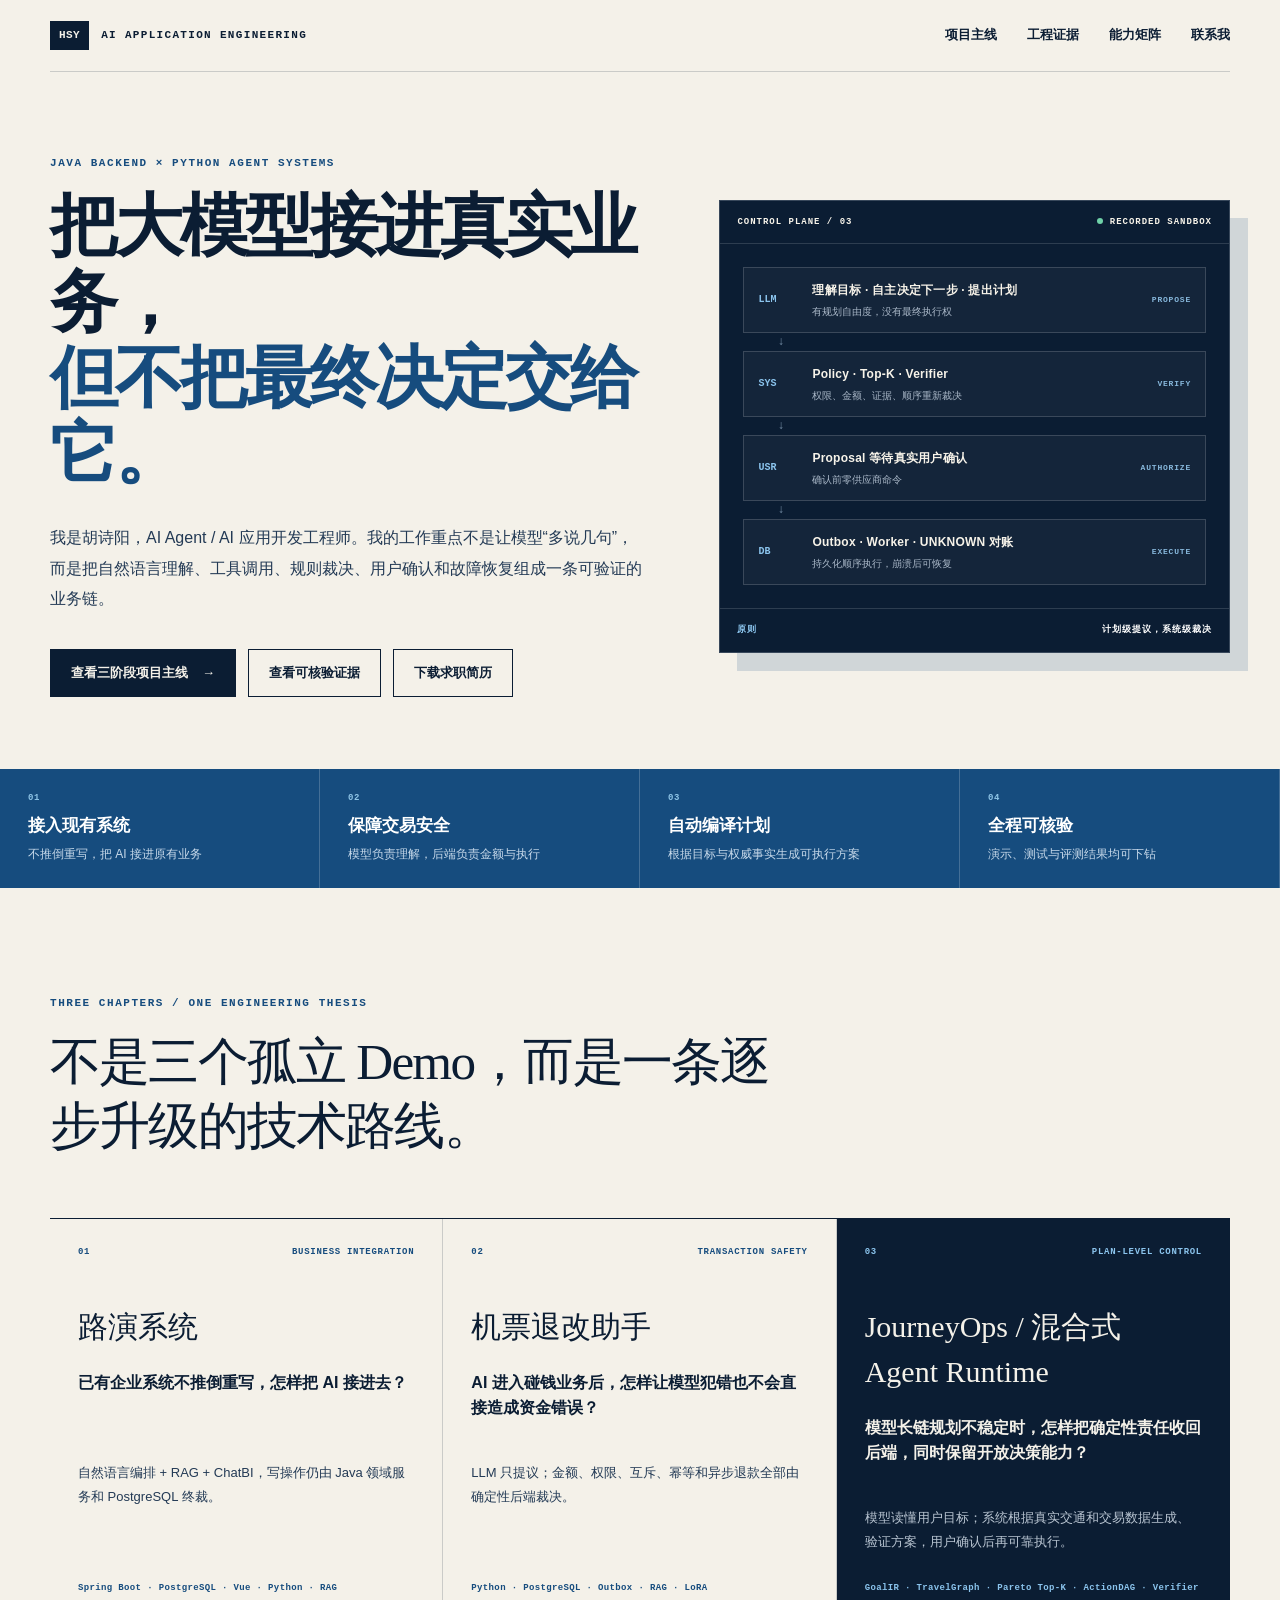
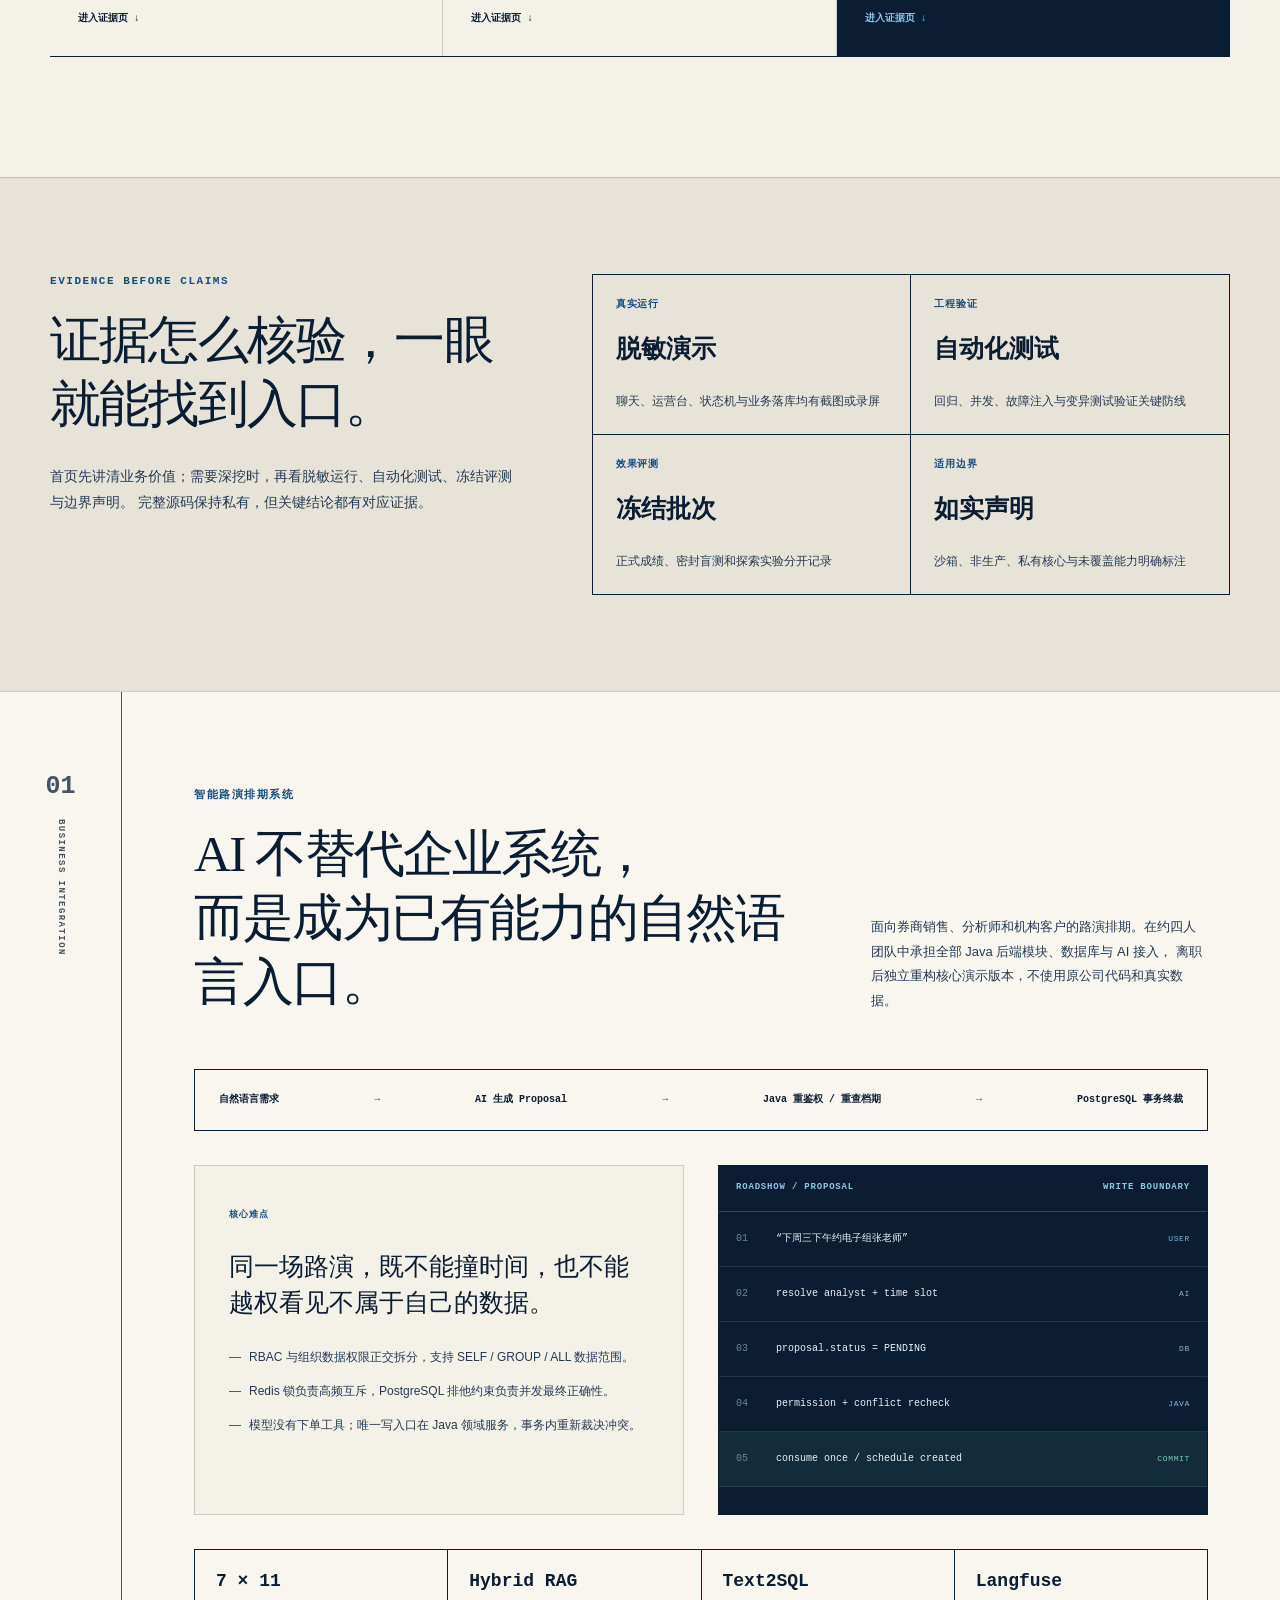
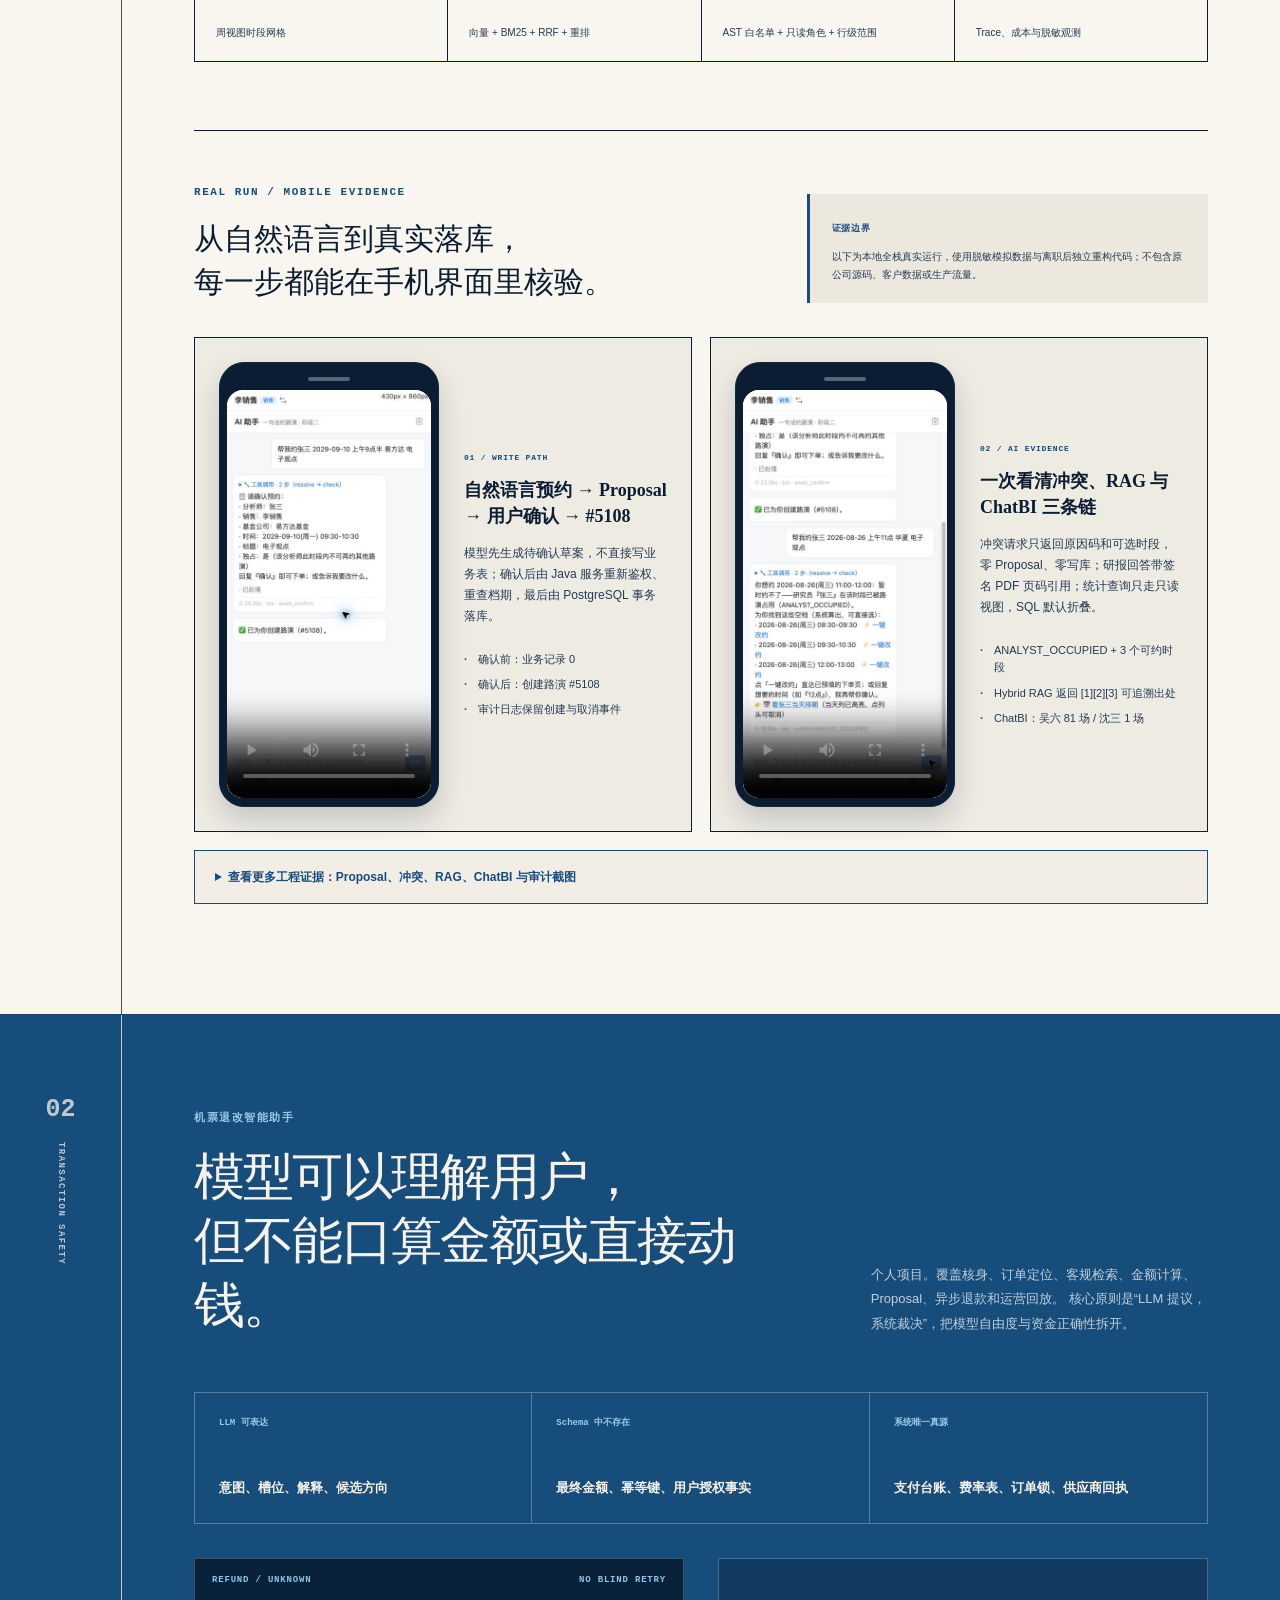
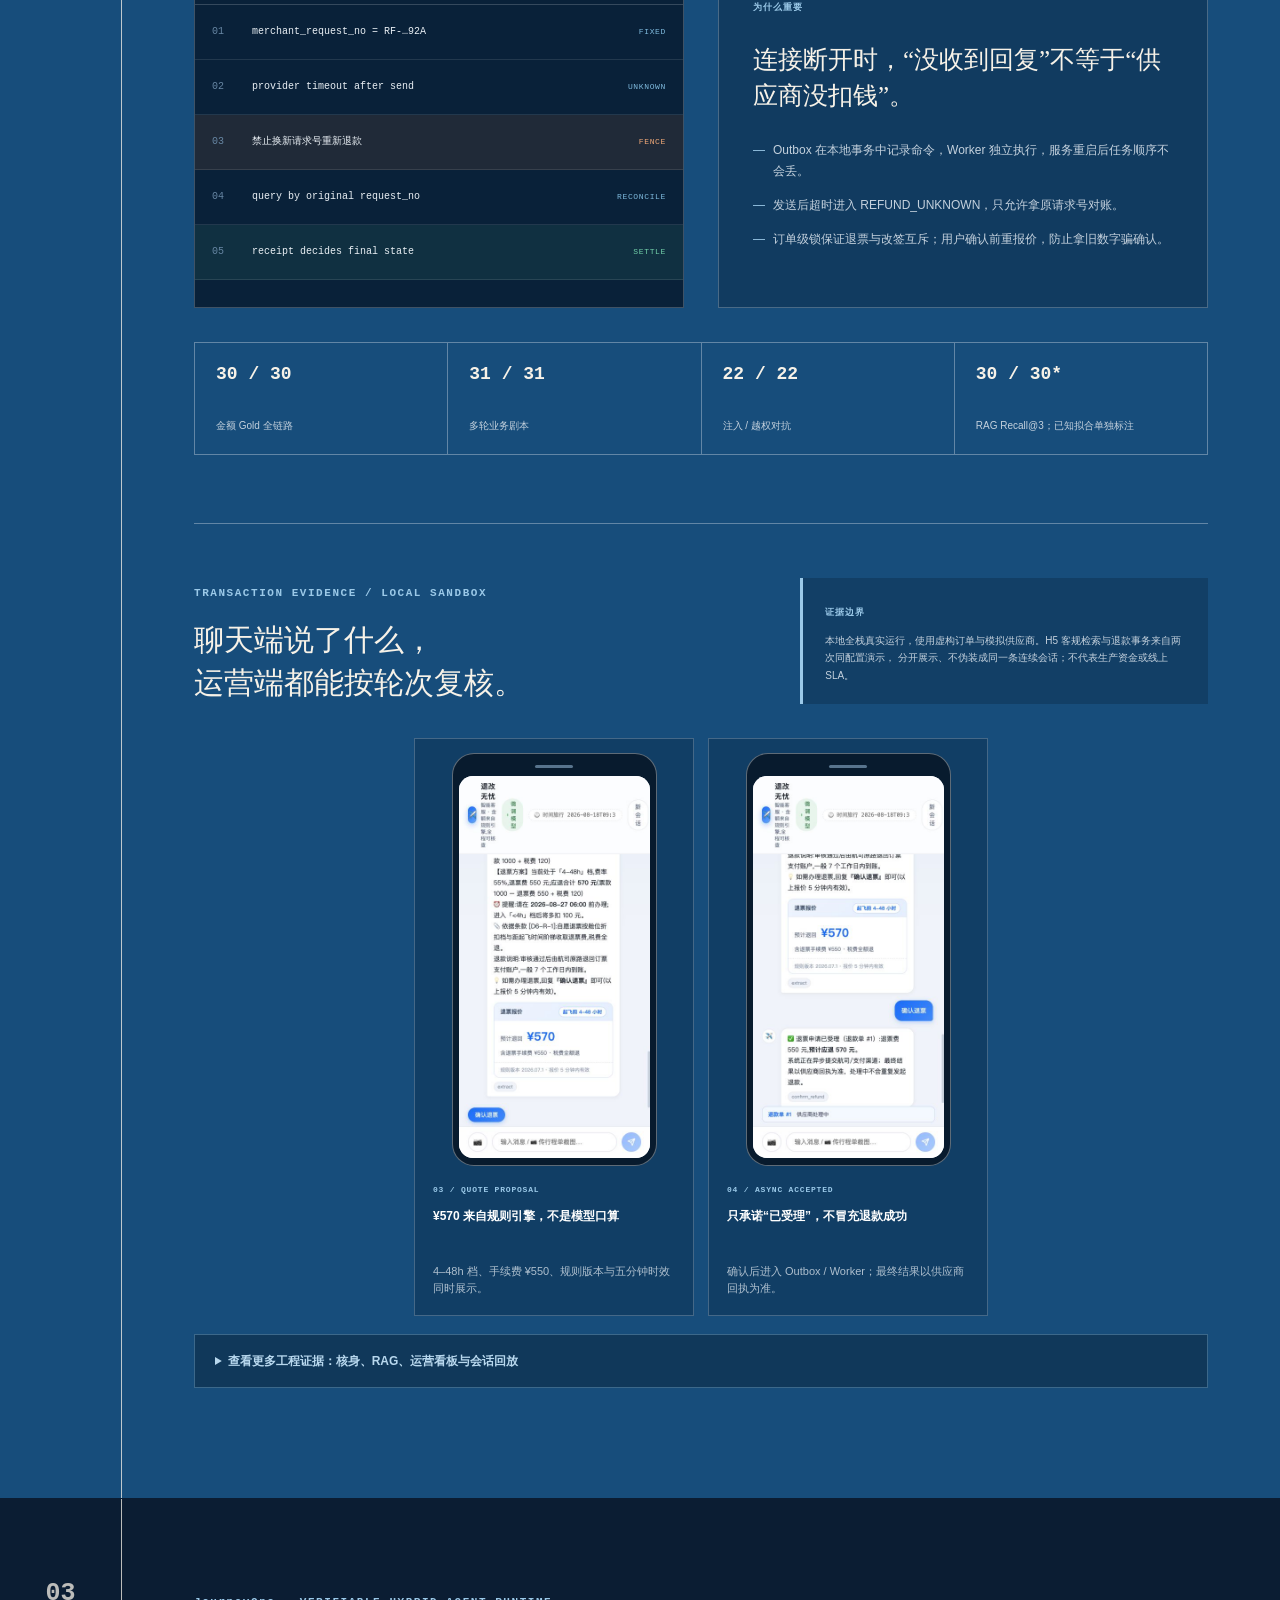
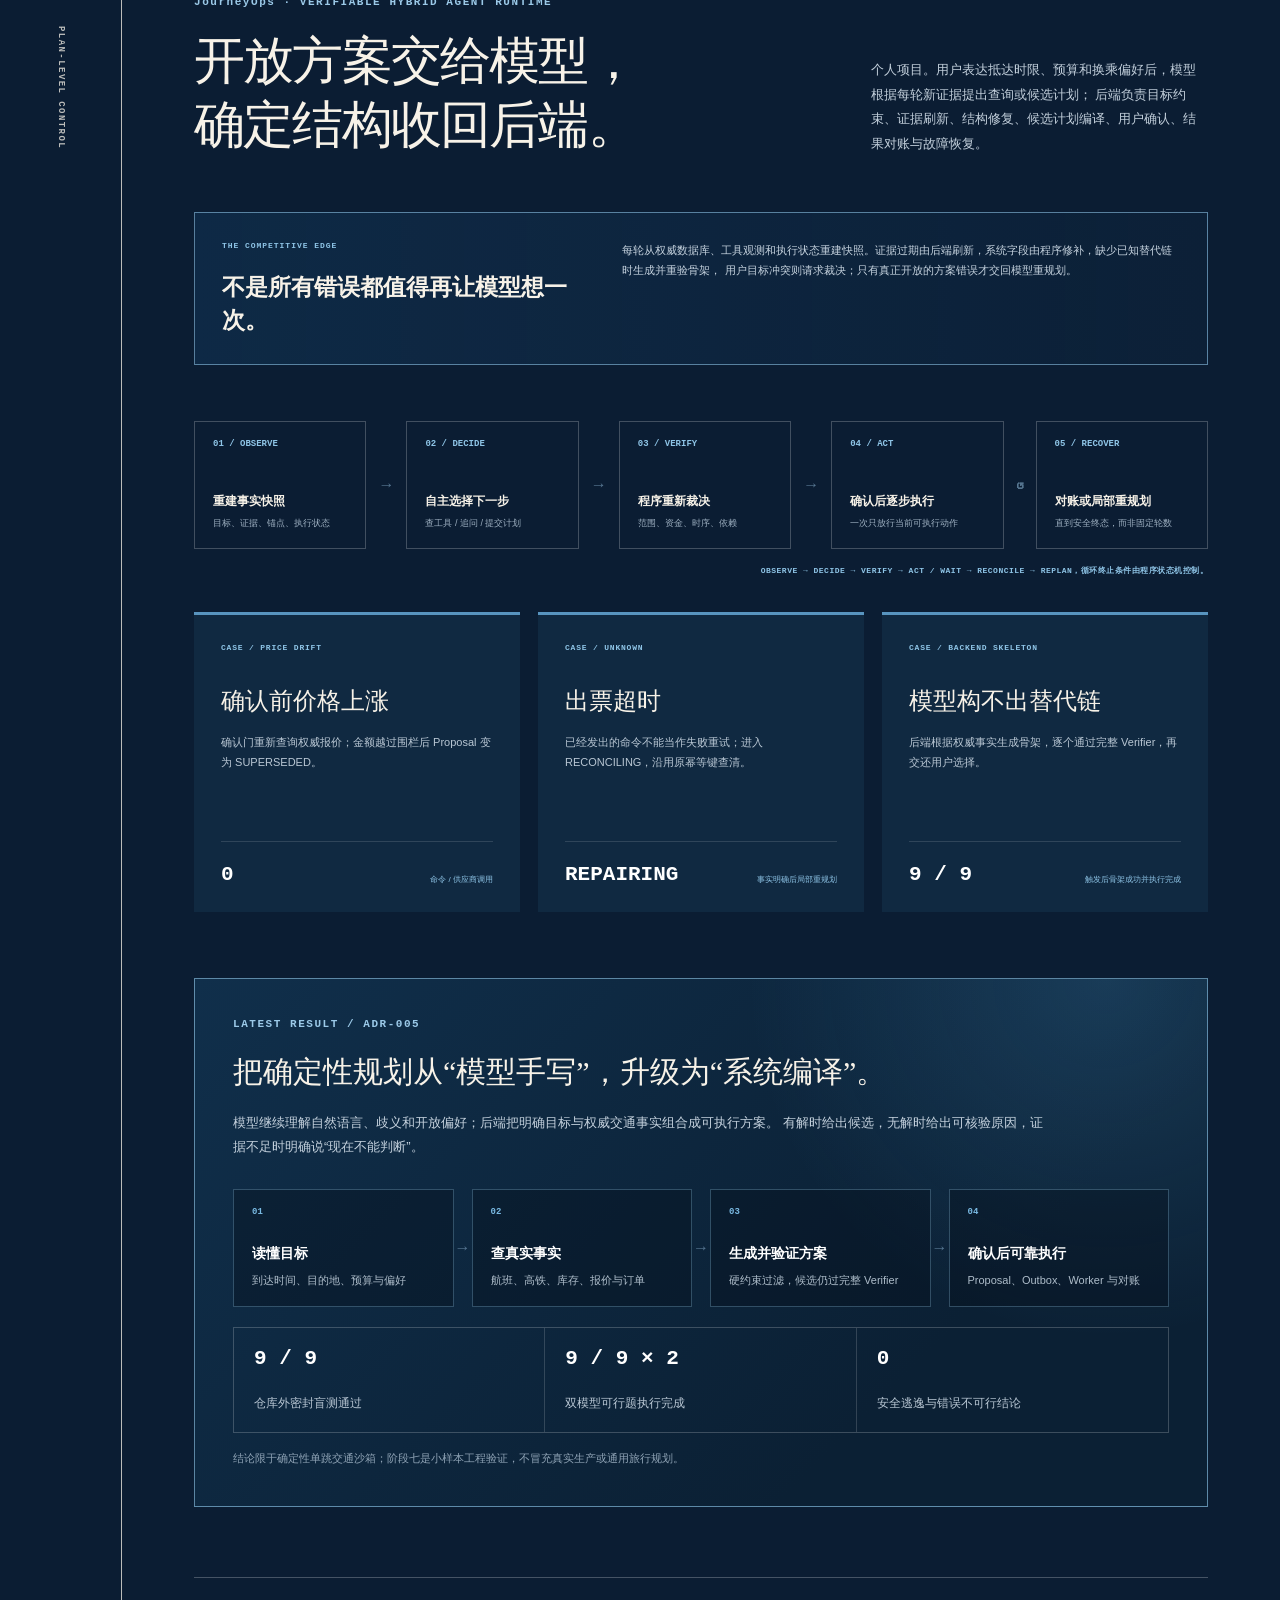
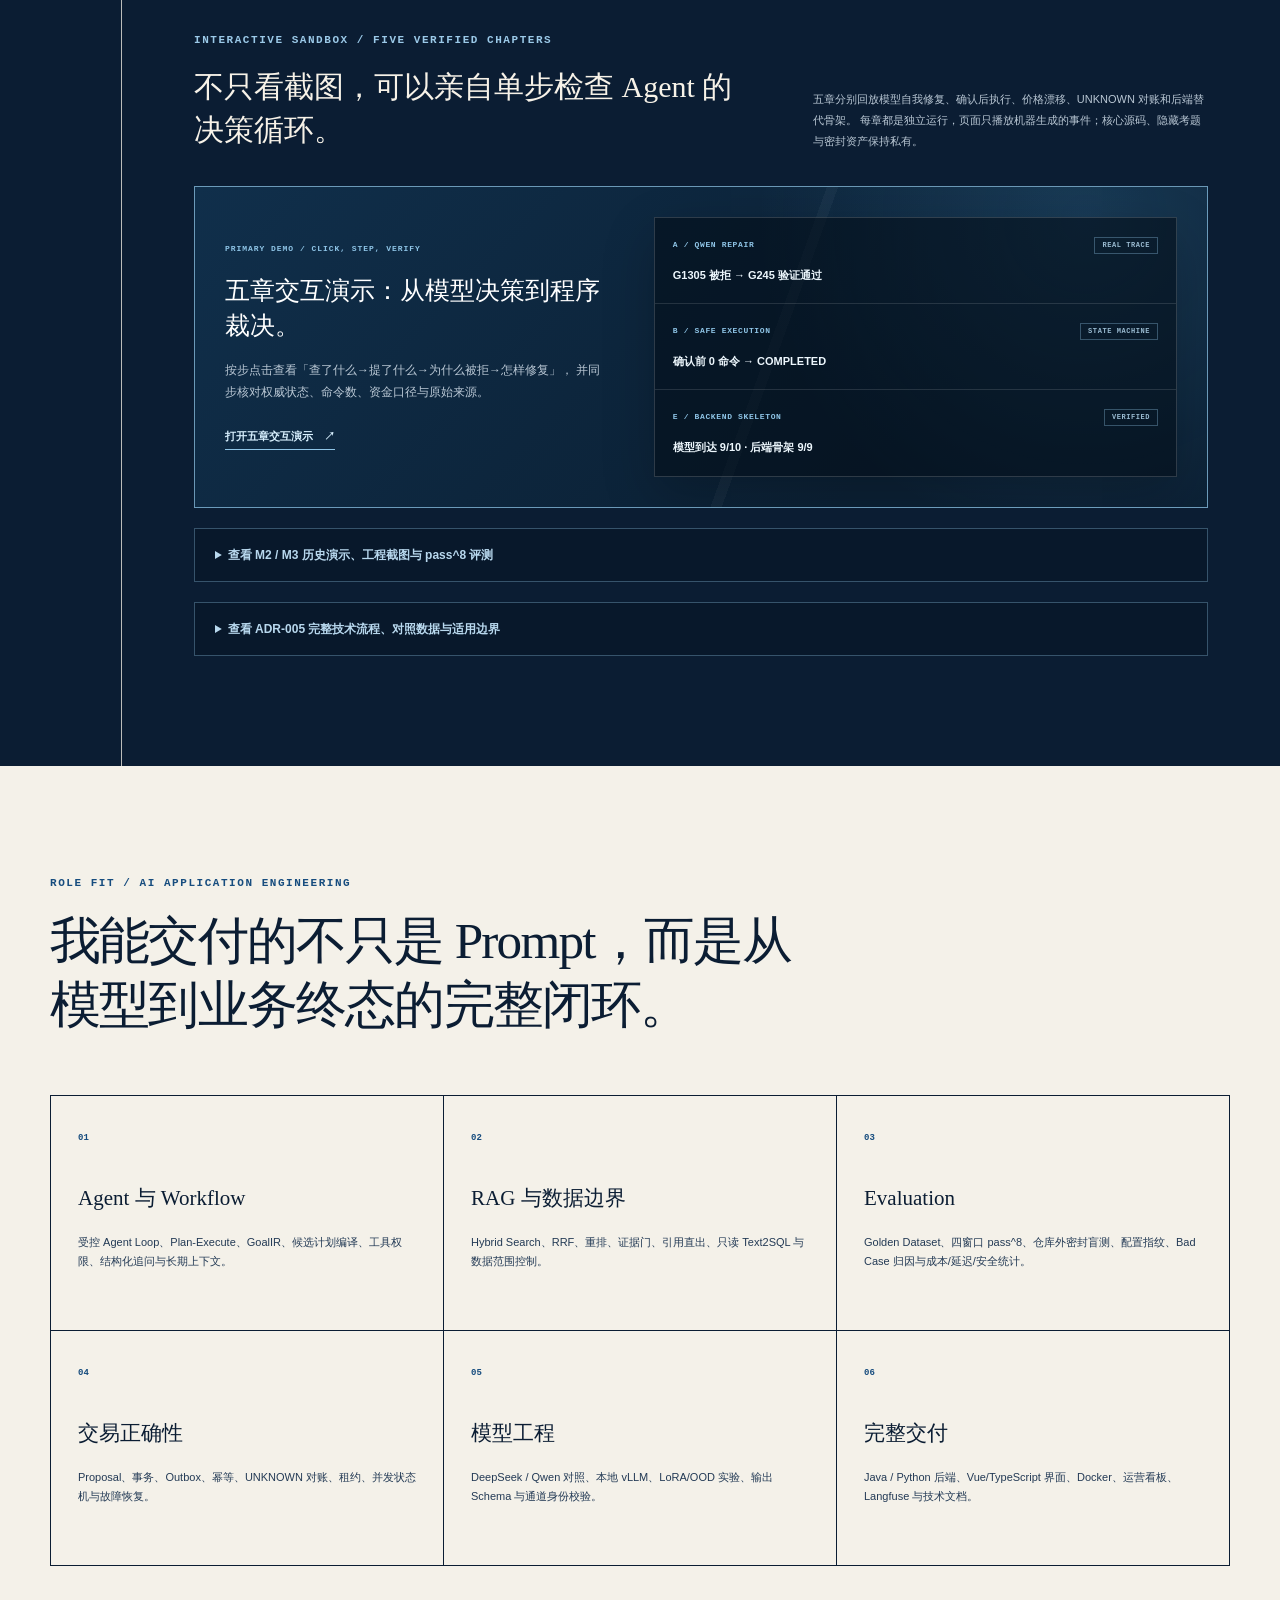
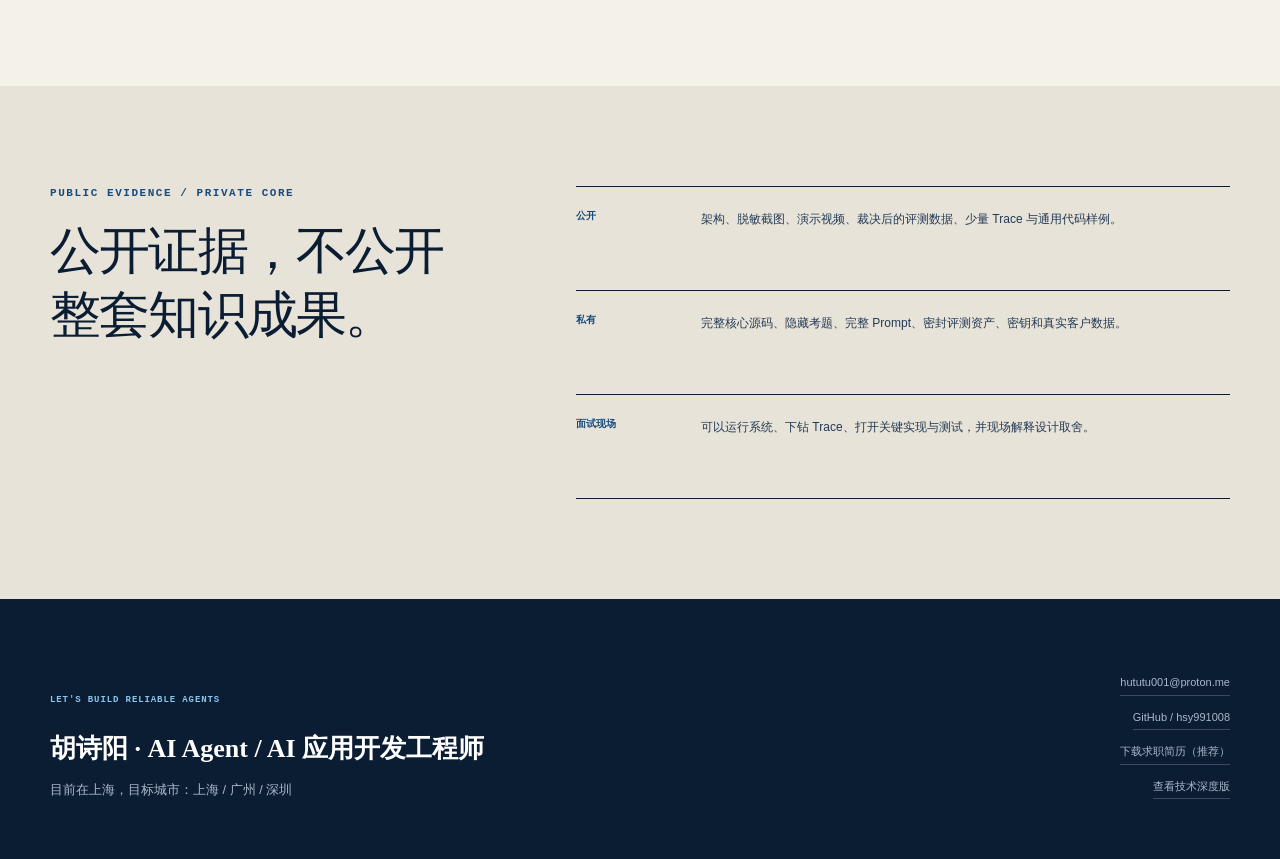
==== commit 8e4bfc0f: "Clarify portfolio narrative and update resumes" ====
--- a/index.html
+++ b/index.html
@@ -1,2 +1,2 @@
-<!DOCTYPE html><html lang="zh-CN"><head><meta charSet="utf-8"/><meta name="viewport" content="width=device-width, initial-scale=1"/><link rel="preload" href="/evidence/refund/01-order-disambiguation-masked.png" as="image"/><link rel="preload" href="/evidence/refund/03-rag-rules-citations.png" as="image"/><link rel="preload" href="/evidence/roadshow/02-proposal-await-confirm.png" as="image"/><link rel="preload" href="/evidence/roadshow/04-conflict-suggestions.png" as="image"/><link rel="preload" href="/evidence/roadshow/05-rag-citations.png" as="image"/><link rel="preload" href="/evidence/roadshow/06-chatbi-extremes.png" as="image"/><link rel="preload" href="/evidence/roadshow/07-audit-create-cancel.png" as="image"/><link rel="preload" href="/evidence/refund/04-refund-quote-proposal.png" as="image"/><link rel="preload" href="/evidence/refund/05-refund-accepted-async.png" as="image"/><link rel="preload" href="/evidence/refund/06-operations-dashboard.png" as="image"/><link rel="stylesheet" href="/_next/static/css/index.BVjYSIra.css" data-rsc-css-href="/_next/static/css/index.BVjYSIra.css" data-precedence="vite-rsc/importer-resources"/><link rel="modulepreload" fetchPriority="low" href="/_next/static/chunks/index-3YOSypN0.js"/><script src="/_next/static/chunks/rolldown-runtime-C60lm6uB.js" type="module" async=""></script><script src="/_next/static/chunks/framework-BgSIrAUN.js" type="module" async=""></script><link rel="modulepreload" href="/_next/static/chunks/layout-segment-context-C955APXK.js" crossorigin=""/><link rel="preload" href="/evidence/refund/08-session-confirm-async.png" as="image"/><link rel="preload" href="/evidence/journeyops/01-normal-completed.png" as="image"/><link rel="preload" href="/evidence/journeyops/02-price-drift-zero-call.png" as="image"/><link rel="preload" href="/evidence/journeyops/03-ticketing-unknown.png" as="image"/><link rel="preload" href="/evidence/journeyops/05-evaluation-dashboard.png" as="image"/><link rel="preload" href="/evidence/journeyops/06-trace-s09-verified.png" as="image"/><title>胡诗阳｜AI Agent 应用开发工程师</title><meta name="description" content="Java + Python AI 应用工程作品集：企业业务接入、高风险交易裁决、混合式 Agent Runtime、计划编译器与可证不可行性。"/><meta property="og:title" content="胡诗阳｜AI 应用开发工程师"/><meta property="og:description" content="可验证、可恢复的混合式 Agent Runtime。三个连续项目，展示 AI 如何进入真实业务。"/><meta property="og:type" content="website"/><meta property="og:image" content="http://localhost:3000/og.png"/><meta property="og:image:width" content="1200"/><meta property="og:image:height" content="630"/><meta property="og:image:alt" content="胡诗阳 AI 应用开发工程师作品集"/><meta name="twitter:card" content="summary_large_image"/><meta name="twitter:title" content="胡诗阳｜AI 应用开发工程师"/><meta name="twitter:description" content="计划级提议，系统级裁决。"/><meta name="twitter:image" content="http://localhost:3000/og.png"/><link rel="shortcut icon" href="/favicon.svg"/><link rel="icon" href="/favicon.svg"/><link rel="canonical" href="http://localhost:3000"/><script>Object.assign(((self[Symbol.for("vinext.navigationRuntime")]??={bootstrap:{routeManifest:null},functions:{}}).bootstrap.rsc??={rsc:[]}),{params:{},nav:{"pathname":"/","searchParams":[]}})</script><link rel="modulepreload" href="/_next/static/chunks/index-3YOSypN0.js" />
-</head><body><main><header class="topbar"><a class="identity" href="#top" aria-label="返回首页"><span class="identity-mark">HSY</span><span>AI APPLICATION ENGINEERING</span></a><nav aria-label="主导航"><a href="#projects">项目主线</a><a href="#evidence">工程证据</a><a href="#capabilities">能力矩阵</a><a href="#contact">联系我</a></nav></header><section class="hero" id="top"><div class="hero-copy"><p class="eyebrow">JAVA BACKEND × PYTHON AGENT SYSTEMS</p><h1>把大模型接进真实业务，<br/><span>但不把最终决定交给它。</span></h1><p class="hero-intro">我是胡诗阳，AI Agent / AI 应用开发工程师。我的工作重点不是让模型“多说几句”， 而是把自然语言理解、工具调用、规则裁决、用户确认和故障恢复组成一条可验证的业务链。</p><div class="hero-actions"><a class="button button-primary" href="#projects">查看三阶段项目主线 <span aria-hidden="true">→</span></a><a class="button button-secondary" href="#evidence">查看可核验证据</a></div></div><div class="system-panel" aria-label="系统控制边界示意"><div class="panel-head"><span>CONTROL PLANE / 03</span><span class="live-dot">RECORDED SANDBOX</span></div><div class="system-flow"><div class="flow-row"><span class="flow-code">LLM</span><div><strong>理解目标 · 自主决定下一步 · 提出计划</strong><small>有规划自由度，没有最终执行权</small></div><span class="flow-status">PROPOSE</span></div><span class="flow-arrow">↓</span><div class="flow-row"><span class="flow-code">SYS</span><div><strong>Policy · Top-K · Verifier</strong><small>权限、金额、证据、顺序重新裁决</small></div><span class="flow-status">VERIFY</span></div><span class="flow-arrow">↓</span><div class="flow-row"><span class="flow-code">USR</span><div><strong>Proposal 等待真实用户确认</strong><small>确认前零供应商命令</small></div><span class="flow-status">AUTHORIZE</span></div><span class="flow-arrow">↓</span><div class="flow-row"><span class="flow-code">DB</span><div><strong>Outbox · Worker · UNKNOWN 对账</strong><small>持久化顺序执行，崩溃后可恢复</small></div><span class="flow-status">EXECUTE</span></div></div><div class="panel-foot"><span>原则</span><strong>计划级提议，系统级裁决</strong></div></div></section><section class="signal-strip" aria-label="作品集关键信号"><div><strong>03</strong><span>连续升级项目</span></div><div><strong>9 / 9</strong><span>ADR-005 仓库外密封盲测</span></div><div><strong>60</strong><span>阶段七双模型对照运行</span></div><div><strong>0</strong><span>安全逃逸与假不可行</span></div></section><section class="project-line" id="projects"><div class="section-heading"><p class="eyebrow">THREE CHAPTERS / ONE ENGINEERING THESIS</p><h2>不是三个孤立 Demo，而是一条逐步升级的技术路线。</h2></div><div class="project-grid"><a class="project-card" href="#roadshow"><div class="project-meta"><span>01</span><span>BUSINESS INTEGRATION</span></div><h3>路演系统</h3><p class="project-question">已有企业系统不推倒重写，怎样把 AI 接进去？</p><p class="project-answer">自然语言编排 + RAG + ChatBI，写操作仍由 Java 领域服务和 PostgreSQL 终裁。</p><p class="project-tech">Spring Boot · PostgreSQL · Vue · Python · RAG</p><span class="project-link">进入证据页 ↓</span></a><a class="project-card" href="#refund"><div class="project-meta"><span>02</span><span>TRANSACTION SAFETY</span></div><h3>机票退改助手</h3><p class="project-question">AI 进入碰钱业务后，怎样让模型犯错也不会直接造成资金错误？</p><p class="project-answer">LLM 只提议；金额、权限、互斥、幂等和异步退款全部由确定性后端裁决。</p><p class="project-tech">Python · PostgreSQL · Outbox · RAG · LoRA</p><span class="project-link">进入证据页 ↓</span></a><a class="project-card" href="#journeyops"><div class="project-meta"><span>03</span><span>PLAN-LEVEL CONTROL</span></div><h3>JourneyOps / 混合式 Agent Runtime</h3><p class="project-question">模型长链规划不稳定时，怎样把确定性责任收回后端，同时保留开放决策能力？</p><p class="project-answer">模型理解开放目标；计划编译器把权威事实编译为可验证候选或不可行证明，再经用户确认与可靠执行。</p><p class="project-tech">GoalIR · TravelGraph · Pareto Top-K · ActionDAG · Verifier</p><span class="project-link">进入证据页 ↓</span></a></div></section><section class="evidence-ledger" id="evidence"><div class="ledger-intro"><p class="eyebrow">EVIDENCE BEFORE CLAIMS</p><h2>每一句“做到了”，都要能继续向下追问。</h2><p>这里展示的不是产品宣传数字，而是经过冻结数据集、确定性测试、真实模型轨迹和故障注入交叉验证的工程证据。 完整源码保持私有；脱敏证据、设计边界和现场演示可以核验。</p></div><div class="ledger-grid"><div class="ledger-cell"><span>企业系统</span><strong>约 5 家券商</strong><small>公司阶段多个系统总体覆盖；合规数据不公开</small></div><div class="ledger-cell"><span>JourneyOps M3 正评</span><strong>992 次</strong><small>31 场景 × 8 次 × 双模型 × 控制/处理</small></div><div class="ledger-cell"><span>ADR-005 密封盲测</span><strong>9 / 9</strong><small>12 条预注册硬门；false infeasibility = 0</small></div><div class="ledger-cell"><span>阶段七处理臂</span><strong>9 / 9 × 2</strong><small>DeepSeek / Qwen 可行题均执行到 COMPLETED</small></div></div></section><section class="chapter chapter-light" id="roadshow"><div class="chapter-rail"><span>01</span><small>BUSINESS INTEGRATION</small></div><div class="chapter-main"><div class="chapter-head"><div><p class="eyebrow">智能路演排期系统</p><h2>AI 不替代企业系统，<br/>而是成为已有能力的自然语言入口。</h2></div><p class="chapter-summary">面向券商销售、分析师和机构客户的路演排期。在约四人团队中承担全部 Java 后端模块、数据库与 AI 接入， 离职后独立重构核心演示版本，不使用原公司代码和真实数据。</p></div><div class="architecture-strip" aria-label="路演系统写操作控制链"><span>自然语言需求</span><b>→</b><span>AI 生成 Proposal</span><b>→</b><span>Java 重鉴权 / 重查档期</span><b>→</b><span>PostgreSQL 事务终裁</span></div><div class="chapter-columns"><div class="case-block"><span class="case-label">核心难点</span><h3>同一场路演，既不能撞时间，也不能越权看见不属于自己的数据。</h3><ul><li>RBAC 与组织数据权限正交拆分，支持 SELF / GROUP / ALL 数据范围。</li><li>Redis 锁负责高频互斥，PostgreSQL 排他约束负责并发最终正确性。</li><li>模型没有下单工具；唯一写入口在 Java 领域服务，事务内重新裁决冲突。</li></ul></div><div class="trace-window light-window"><div class="trace-title"><span>ROADSHOW / PROPOSAL</span><span>WRITE BOUNDARY</span></div><div class="trace-line"><i>01</i><span>“下周三下午约电子组张老师”</span><em>USER</em></div><div class="trace-line"><i>02</i><span>resolve analyst + time slot</span><em>AI</em></div><div class="trace-line"><i>03</i><span>proposal.status = PENDING</span><em>DB</em></div><div class="trace-line"><i>04</i><span>permission + conflict recheck</span><em>JAVA</em></div><div class="trace-line success"><i>05</i><span>consume once / schedule created</span><em>COMMIT</em></div></div></div><div class="evidence-row"><div><strong>7 × 11</strong><span>周视图时段网格</span></div><div><strong>Hybrid RAG</strong><span>向量 + BM25 + RRF + 重排</span></div><div><strong>Text2SQL</strong><span>AST 白名单 + 只读角色 + 行级范围</span></div><div><strong>Langfuse</strong><span>Trace、成本与脱敏观测</span></div></div><div class="roadshow-proof"><div class="roadshow-proof-head"><div><p class="eyebrow">REAL RUN / MOBILE EVIDENCE</p><h3>从自然语言到真实落库，<br/>每一步都能在手机界面里核验。</h3></div><div class="roadshow-boundary"><strong>证据边界</strong><p>以下为本地全栈真实运行，使用脱敏模拟数据与离职后独立重构代码；不包含原公司源码、客户数据或生产流量。</p></div></div><div class="roadshow-video-grid"><article class="roadshow-video-card"><div class="phone-shell"><span class="phone-speaker" aria-hidden="true"></span><video controls="" playsInline="" preload="metadata" poster="/evidence/roadshow/02-proposal-await-confirm.png" aria-label="路演预约 Proposal 到确认落库的真实 H5 录屏"><source src="/videos/Roadshow-proposal-main.mp4" type="video/mp4"/><track kind="captions" src="/captions/roadshow-proposal.zh.vtt" srcLang="zh-CN" label="中文" default=""/></video></div><div class="roadshow-video-copy"><b>01 / WRITE PATH</b><strong>自然语言预约 → Proposal → 用户确认 → #5108</strong><p>模型先生成待确认草案，不直接写业务表；确认后由 Java 服务重新鉴权、重查档期，最后由 PostgreSQL 事务落库。</p><ul><li>确认前：业务记录 0</li><li>确认后：创建路演 #5108</li><li>审计日志保留创建与取消事件</li></ul></div></article><article class="roadshow-video-card"><div class="phone-shell"><span class="phone-speaker" aria-hidden="true"></span><video controls="" playsInline="" preload="metadata" poster="/evidence/roadshow/04-conflict-suggestions.png" aria-label="冲突检测、研报 RAG 与 ChatBI 的真实 H5 录屏"><source src="/videos/Roadshow-ai-evidence.mp4" type="video/mp4"/><track kind="captions" src="/captions/roadshow-ai-evidence.zh.vtt" srcLang="zh-CN" label="中文" default=""/></video></div><div class="roadshow-video-copy"><b>02 / AI EVIDENCE</b><strong>一次看清冲突、RAG 与 ChatBI 三条链</strong><p>冲突请求只返回原因码和可选时段，零 Proposal、零写库；研报回答带签名 PDF 页码引用；统计查询只走只读视图，SQL 默认折叠。</p><ul><li>ANALYST_OCCUPIED + 3 个可约时段</li><li>Hybrid RAG 返回 [1][2][3] 可追溯出处</li><li>ChatBI：吴六 81 场 / 沈三 1 场</li></ul></div></article></div><div class="roadshow-shot-grid" aria-label="路演项目真实运行截图"><a href="/evidence/roadshow/02-proposal-await-confirm.png" target="_blank" rel="noreferrer"><img src="/evidence/roadshow/02-proposal-await-confirm.png" alt="等待用户确认的路演 Proposal"/><span><b>PROPOSAL</b><strong>模型草案与业务提交分离</strong></span></a><a href="/evidence/roadshow/04-conflict-suggestions.png" target="_blank" rel="noreferrer"><img src="/evidence/roadshow/04-conflict-suggestions.png" alt="研究员档期冲突与推荐空档"/><span><b>CONFLICT</b><strong>冲突拦截与一键改约</strong></span></a><a href="/evidence/roadshow/05-rag-citations.png" target="_blank" rel="noreferrer"><img src="/evidence/roadshow/05-rag-citations.png" alt="带签名研报出处的 RAG 回答"/><span><b>RAG</b><strong>答案与研报页码可追溯</strong></span></a><a href="/evidence/roadshow/06-chatbi-extremes.png" target="_blank" rel="noreferrer"><img src="/evidence/roadshow/06-chatbi-extremes.png" alt="ChatBI 统计分析结果"/><span><b>CHATBI</b><strong>只读统计与 SQL 下钻</strong></span></a><a href="/evidence/roadshow/07-audit-create-cancel.png" target="_blank" rel="noreferrer"><img src="/evidence/roadshow/07-audit-create-cancel.png" alt="路演创建与取消审计日志"/><span><b>AUDIT</b><strong>状态变更留痕，不抹记录</strong></span></a></div></div></div></section><section class="chapter chapter-blue" id="refund"><div class="chapter-rail"><span>02</span><small>TRANSACTION SAFETY</small></div><div class="chapter-main"><div class="chapter-head"><div><p class="eyebrow">机票退改智能助手</p><h2>模型可以理解用户，<br/>但不能口算金额或直接动钱。</h2></div><p class="chapter-summary">个人项目。覆盖核身、订单定位、客规检索、金额计算、Proposal、异步退款和运营回放。 核心原则是“LLM 提议，系统裁决”，把模型自由度与资金正确性拆开。</p></div><div class="safety-schema"><div><span>LLM 可表达</span><strong>意图、槽位、解释、候选方向</strong></div><div><span>Schema 中不存在</span><strong>最终金额、幂等键、用户授权事实</strong></div><div><span>系统唯一真源</span><strong>支付台账、费率表、订单锁、供应商回执</strong></div></div><div class="chapter-columns"><div class="trace-window dark-window"><div class="trace-title"><span>REFUND / UNKNOWN</span><span>NO BLIND RETRY</span></div><div class="trace-line"><i>01</i><span>merchant_request_no = RF-…92A</span><em>FIXED</em></div><div class="trace-line"><i>02</i><span>provider timeout after send</span><em>UNKNOWN</em></div><div class="trace-line warn"><i>03</i><span>禁止换新请求号重新退款</span><em>FENCE</em></div><div class="trace-line"><i>04</i><span>query by original request_no</span><em>RECONCILE</em></div><div class="trace-line success"><i>05</i><span>receipt decides final state</span><em>SETTLE</em></div></div><div class="case-block inverted"><span class="case-label">为什么重要</span><h3>连接断开时，“没收到回复”不等于“供应商没扣钱”。</h3><ul><li>Outbox 在本地事务中记录命令，Worker 独立执行，服务重启后任务顺序不会丢。</li><li>发送后超时进入 REFUND_UNKNOWN，只允许拿原请求号对账。</li><li>订单级锁保证退票与改签互斥；用户确认前重报价，防止拿旧数字骗确认。</li></ul></div></div><div class="evidence-row inverted-row"><div><strong>30 / 30</strong><span>金额 Gold 全链路</span></div><div><strong>31 / 31</strong><span>多轮业务剧本</span></div><div><strong>22 / 22</strong><span>注入 / 越权对抗</span></div><div><strong>30 / 30*</strong><span>RAG Recall@3；已知拟合单独标注</span></div></div><div class="refund-proof"><div class="refund-proof-head"><div><p class="eyebrow">TRANSACTION EVIDENCE / LOCAL SANDBOX</p><h3>聊天端说了什么，<br/>运营端都能按轮次复核。</h3></div><div class="refund-proof-note"><strong>证据边界</strong><p>本地全栈真实运行，使用虚构订单与模拟供应商。H5 客规检索与退款事务来自两次同配置演示， 分开展示、不伪装成同一条连续会话；不代表生产资金或线上 SLA。</p></div></div><div class="refund-phone-grid" aria-label="退改助手 H5 真实运行截图"><a href="/evidence/refund/01-order-disambiguation-masked.png" target="_blank" rel="noreferrer"><div class="refund-phone-shell"><img src="/evidence/refund/01-order-disambiguation-masked.png" alt="未核身时订单消歧卡对姓名和金额做脱敏"/></div><span><b>01 / IDENTITY GATE</b><strong>核身前：姓名脱敏、金额不可见</strong><small>尾号 6672 命中两笔订单，先消歧再办理。</small></span></a><a href="/evidence/refund/03-rag-rules-citations.png" target="_blank" rel="noreferrer"><div class="refund-phone-shell"><img src="/evidence/refund/03-rag-rules-citations.png" alt="东航 K 舱客规 RAG 回答及检索编号"/></div><span><b>02 / GROUNDED RAG</b><strong>条款原文、来源与检索编号齐全</strong><small>回答来自 Hybrid Retrieval，不用模型记忆编客规。</small></span></a><a href="/evidence/refund/04-refund-quote-proposal.png" target="_blank" rel="noreferrer"><div class="refund-phone-shell"><img src="/evidence/refund/04-refund-quote-proposal.png" alt="应退 570 元的退款报价 Proposal"/></div><span><b>03 / QUOTE PROPOSAL</b><strong>¥570 来自规则引擎，不是模型口算</strong><small>4–48h 档、手续费 ¥550、规则版本与五分钟时效同时展示。</small></span></a><a href="/evidence/refund/05-refund-accepted-async.png" target="_blank" rel="noreferrer"><div class="refund-phone-shell"><img src="/evidence/refund/05-refund-accepted-async.png" alt="用户确认后退款进入异步受理状态"/></div><span><b>04 / ASYNC ACCEPTED</b><strong>只承诺“已受理”，不冒充退款成功</strong><small>确认后进入 Outbox / Worker；最终结果以供应商回执为准。</small></span></a></div><div class="refund-admin-grid"><a href="/evidence/refund/06-operations-dashboard.png" target="_blank" rel="noreferrer"><img src="/evidence/refund/06-operations-dashboard.png" alt="退改助手运营看板，展示会话、LoRA 通道和异常指标"/><span><b>OPERATIONS</b><strong>业务、模型与资金异常放在同一运营面</strong><small>自助解决、LoRA 通道、转人工、UNKNOWN 与失败状态分开统计。</small></span></a><a href="/evidence/refund/08-session-confirm-async.png" target="_blank" rel="noreferrer"><img src="/evidence/refund/08-session-confirm-async.png" alt="同一退款会话从核身、LoRA 报价到确认受理的运营回放"/><span><b>SESSION REPLAY</b><strong>同一会话逐轮回放：核身 → LoRA → 报价 → 确认</strong><small>运营端能复核 1120 / 550 / 570 与确认话术，没有泄露资金幂等键。</small></span></a></div></div></div></section><section class="chapter chapter-ink" id="journeyops"><div class="chapter-rail"><span>03</span><small>PLAN-LEVEL CONTROL</small></div><div class="chapter-main"><div class="chapter-head"><div><p class="eyebrow">JourneyOps · VERIFIABLE HYBRID AGENT RUNTIME</p><h2>开放方案交给模型，<br/>确定结构收回后端。</h2></div><p class="chapter-summary">个人项目。用户表达抵达时限、预算和换乘偏好后，模型根据每轮新证据提出查询或候选计划； 后端负责目标约束、证据刷新、结构修复、候选计划编译、用户确认、结果对账与故障恢复。</p></div><div class="autonomy-callout"><div><span>THE COMPETITIVE EDGE</span><strong>不是所有错误都值得再让模型想一次。</strong></div><p>每轮从权威数据库、工具观测和执行状态重建快照。证据过期由后端刷新，系统字段由程序修补，缺少已知替代链时生成并重验骨架， 用户目标冲突则请求裁决；只有真正开放的方案错误才交回模型重规划。</p></div><div class="journey-flow" aria-label="JourneyOps 闭环自主决策循环"><div><span>01 / OBSERVE</span><strong>重建事实快照</strong><small>目标、证据、锚点、执行状态</small></div><b>→</b><div><span>02 / DECIDE</span><strong>自主选择下一步</strong><small>查工具 / 追问 / 提交计划</small></div><b>→</b><div><span>03 / VERIFY</span><strong>程序重新裁决</strong><small>范围、资金、时序、依赖</small></div><b>→</b><div><span>04 / ACT</span><strong>确认后逐步执行</strong><small>一次只放行当前可执行动作</small></div><b>↺</b><div><span>05 / RECOVER</span><strong>对账或局部重规划</strong><small>直到安全终态，而非固定轮数</small></div></div><p class="loop-caption">OBSERVE → DECIDE → VERIFY → ACT / WAIT → RECONCILE → REPLAN，循环终止条件由程序状态机控制。</p><div class="journey-cases"><article><span>CASE / PRICE DRIFT</span><h3>确认前价格上涨</h3><p>确认门重新查询权威报价；金额越过围栏后 Proposal 变为 SUPERSEDED。</p><div class="case-result"><strong>0</strong><small>命令 / 供应商调用</small></div></article><article><span>CASE / UNKNOWN</span><h3>出票超时</h3><p>已经发出的命令不能当作失败重试；进入 RECONCILING，沿用原幂等键查清。</p><div class="case-result"><strong>REPAIRING</strong><small>事实明确后局部重规划</small></div></article><article><span>CASE / BACKEND SKELETON</span><h3>模型构不出替代链</h3><p>后端根据权威事实生成骨架，逐个通过完整 Verifier，再交还用户选择。</p><div class="case-result"><strong>9 / 9</strong><small>触发后骨架成功并执行完成</small></div></article></div><div class="journey-proof" aria-labelledby="journey-proof-title"><div class="proof-head"><div><p class="eyebrow">INTERACTIVE SANDBOX / FIVE VERIFIED CHAPTERS</p><h3 id="journey-proof-title">不只看截图，可以亲自单步检查 Agent 的决策循环。</h3></div><p>五章分别回放模型自我修复、确认后执行、价格漂移、UNKNOWN 对账和后端替代骨架。 每章都是独立运行，页面只播放机器生成的事件；核心源码、隐藏考题与密封资产保持私有。</p></div><a class="interactive-demo-card" href="/demos/journeyops-interactive-demo.html" target="_blank" rel="noreferrer"><div class="interactive-demo-copy"><b>PRIMARY DEMO / CLICK, STEP, VERIFY</b><h4>五章交互演示：从模型决策到程序裁决。</h4><p>按步点击查看「查了什么→提了什么→为什么被拒→怎样修复」， 并同步核对权威状态、命令数、资金口径与原始来源。</p><span>打开五章交互演示 <i aria-hidden="true">↗</i></span></div><div class="interactive-demo-preview" aria-hidden="true"><div><span>A / QWEN REPAIR</span><b>G1305 被拒 → G245 验证通过</b><em>REAL TRACE</em></div><div><span>B / SAFE EXECUTION</span><b>确认前 0 命令 → COMPLETED</b><em>STATE MACHINE</em></div><div><span>E / BACKEND SKELETON</span><b>模型到达 9/10 · 后端骨架 9/9</b><em>VERIFIED</em></div></div></a><div class="recorded-demo-grid"><article class="recorded-demo recorded-demo-main"><video controls="" preload="metadata" playsInline="" poster="/evidence/journeyops/07-interactive-main-poster.png"><source src="/videos/JourneyOps-interactive-main-1080p.mp4" type="video/mp4"/><track kind="captions" src="/captions/journeyops-interactive-main.zh.vtt" srcLang="zh-CN" label="中文" default=""/>当前浏览器不支持 HTML5 视频。</video><div><b>37 SEC / REAL TRACE + SAFE EXECUTION</b><strong>模型被拒后自查修复，系统确认后才执行。</strong><p>A 章是真实 Qwen 轨迹，B 章是确定性执行沙箱；两者是两次独立运行， 画面以章节标签明确切换，不拼装成同一次端到端模型运行。</p></div></article><article class="recorded-demo"><video controls="" preload="metadata" playsInline="" poster="/evidence/journeyops/08-backend-skeleton-poster.png"><source src="/videos/JourneyOps-backend-skeleton-1080p.mp4" type="video/mp4"/><track kind="captions" src="/captions/journeyops-backend-skeleton.zh.vtt" srcLang="zh-CN" label="中文" default=""/>当前浏览器不支持 HTML5 视频。</video><div><b>34 SEC / BACKEND SKELETON</b><strong>模型构不出替代链，后端用权威事实生成。</strong><p>用户拒绝裸退票后，后端取证、生成两个已验证选项，等待选择与确认， 再按 reserve → confirm → refund → refund 走到 COMPLETED。</p></div></article></div><details class="raw-console-proof"><summary>查看 62 秒原始工程控制台留档</summary><div class="demo-video"><div class="demo-video-copy"><b>62 SEC / RAW ENGINEERING CONSOLE</b><strong>冻结评测、状态机与故障恢复的原始界面。</strong><p>工程留档展示冻结评测、正常完成、价格漂移零调用拦截、 出票 UNKNOWN 对账与真实轨迹回放。</p></div><video controls="" preload="metadata" playsInline="" poster="/evidence/journeyops/05-evaluation-dashboard.png"><source src="/videos/JourneyOps-demo-1080p.mp4" type="video/mp4"/><track kind="captions" src="/captions/journeyops-console.zh.vtt" srcLang="zh-CN" label="中文" default=""/>当前浏览器不支持 HTML5 视频。</video></div></details><div class="proof-grid"><a class="proof-card proof-wide" href="/evidence/journeyops/01-normal-completed.png" target="_blank" rel="noreferrer"><img src="/evidence/journeyops/01-normal-completed.png" width="1280" height="720" alt="JourneyOps 正常执行到 COMPLETED，三步命令全部成功"/><span><b>01 / COMPLETED</b><strong>确认后按依赖逐步执行</strong><small>reserve → confirm → refund；资金与幂等键由后端生成</small></span></a><a class="proof-card" href="/evidence/journeyops/02-price-drift-zero-call.png" target="_blank" rel="noreferrer"><img src="/evidence/journeyops/02-price-drift-zero-call.png" width="1280" height="720" alt="确认前价格漂移导致 Proposal 作废，命令和供应商调用均为零"/><span><b>02 / CONFIRMATION FENCE</b><strong>价格漂移，零调用拦截</strong><small>949 → 970；Proposal SUPERSEDED</small></span></a><a class="proof-card" href="/evidence/journeyops/03-ticketing-unknown.png" target="_blank" rel="noreferrer"><img src="/evidence/journeyops/03-ticketing-unknown.png" width="1280" height="720" alt="出票超时后计划进入 RECONCILING，退款步骤仍未创建为可执行命令"/><span><b>03 / UNKNOWN</b><strong>不盲目重试，先对账</strong><small>出票 UNKNOWN；退款仍 PENDING</small></span></a><a class="proof-card proof-wide" href="/evidence/journeyops/05-evaluation-dashboard.png" target="_blank" rel="noreferrer"><img src="/evidence/journeyops/05-evaluation-dashboard.png" width="1280" height="720" alt="JourneyOps 冻结评测数据看板，展示双模型 pass 八次结果和安全计数"/><span><b>04 / PASS^8</b><strong>结果可统计，也能下钻原始 Trace</strong><small>冻结 cohort、黄金对账、正式口径与探索数据分离</small></span></a></div><a class="trace-proof" href="/evidence/journeyops/06-trace-s09-verified.png" target="_blank" rel="noreferrer"><div><b>RAW TRACE / DEEPSEEK S09</b><strong>模型逐轮查询与提议，程序最终验证。</strong><p>历史真实轨迹回放，不现场调用 API，不用“成功脚本”冒充模型自主行为。</p></div><img src="/evidence/journeyops/06-trace-s09-verified.png" width="1280" height="720" alt="DeepSeek S09 真实轨迹回放，最终候选验证通过"/></a></div><div class="evaluation-board"><div class="eval-copy"><p class="eyebrow">M3 / FOUR FROZEN PASS^8 WINDOWS</p><h3>有效能力按模块投入使用，不把全开组合误当普适最优。</h3><p>DeepSeek/Qwen分别运行控制与处理窗口，共992次。平均轮数与延迟下降、提前收尾清零， 但规划主指标只提升7.1/3.3个百分点，未达到预注册的12pp。这限制的是“全开组合普适最优”的实验结论，不是M3能力不上线；已验收的确定性模块按职责投入使用。</p></div><div class="score-table" role="table" aria-label="JourneyOps M3 双模型控制与处理窗口"><div class="score-row score-head" role="row"><span>SCORER-V3</span><span>DEEPSEEK</span><span>QWEN3-14B</span></div><div class="score-row" role="row"><span>规划主指标 /184</span><strong>132→145</strong><strong>114→120</strong></div><div class="score-row" role="row"><span>平均轮数</span><strong>4.41→2.92</strong><strong>4.73→2.92</strong></div><div class="score-row" role="row"><span>提前收尾</span><strong>12→0</strong><strong>8→0</strong></div><div class="score-row" role="row"><span>安全逃逸</span><strong>0→0</strong><strong>0→0</strong></div><div class="score-note">主增益 +7.1/+3.3pp，未达预注册 +12pp；确定性能力按模块启用，全开组合不被宣称为普适最优。录制沙箱结果不代表生产 SLA。</div></div></div><div class="compiler-board" aria-labelledby="compiler-title"><div class="compiler-head"><div><p class="eyebrow">ADR-005 / CONSTRAINT-DRIVEN PLAN COMPILER</p><h3 id="compiler-title">把确定性规划从“模型手写”，<br/>升级为“系统编译”。</h3></div><p>M3 证明错误分层、诚实上下文和安全守卫有效，也暴露出模型在多约束结构题上会反复打转。 ADR-005 因此把可穷举、可验证的工作收归后端：有解就生成 Pareto 候选，无解就给出可审计证明； 模型继续负责自然语言、歧义、软偏好、解释与开放式重规划。</p></div><div class="compiler-pipeline" aria-label="ADR-005 后端候选计划编译流程"><div><span>01</span><strong>GoalIR</strong><small>硬约束 / 软偏好 / 待澄清</small></div><b>→</b><div><span>02</span><strong>TravelGraph</strong><small>权威证据与搜索完整性</small></div><b>→</b><div><span>03</span><strong>Hard Filter</strong><small>到达、预算、换乘、库存</small></div><b>→</b><div><span>04</span><strong>Pareto Top-K</strong><small>不把偏好加权成假精确分</small></div><b>→</b><div><span>05</span><strong>ActionDAG</strong><small>依赖、scope、证据引用</small></div><b>→</b><div><span>06</span><strong>Verifier</strong><small>自产候选同样完整重验</small></div></div><div class="compiler-outcomes"><article><span>FEASIBLE</span><h4>有解：生成可确认候选</h4><p>系统枚举并过滤真实交通边，生成“先取得替代资源、再释放原票”的 ActionDAG；确认前零命令，确认后进入 Outbox / Worker。</p></article><article><span>INFEASIBLE</span><h4>无解：给出权威不可行证明</h4><p>只有搜索空间封闭、分页完整、证据已解析时才能宣告不可行；否则明确标记搜索不完整或证据未决，不让模型猜结论。</p></article><article><span>OPEN WORLD</span><h4>未知：继续交给 Agent</h4><p>含糊目标先追问，未支持目标进入开放式规划；编译器不替用户补意图，也不把当前单跳能力冒充通用旅行规划。</p></article></div><div class="compiler-metrics" aria-label="ADR-005 实测结果"><div><span>仓库外密封盲测</span><strong>9 / 9</strong><small>12 条预注册硬门；一次执行</small></div><div><span>阶段七可行题</span><strong>9 / 9 × 2</strong><small>DeepSeek 2→9；Qwen 0→9</small></div><div><span>具名六态出口</span><strong>15 / 15 × 2</strong><small>处理臂事件流可直接审计</small></div><div><span>全量安全结果</span><strong>0 / 60</strong><small>安全逃逸、假不可行、Harness 错误均为 0</small></div></div><div class="compiler-compare" role="table" aria-label="ADR-005 阶段七双模型控制与处理对照"><div class="compiler-compare-row compiler-compare-head" role="row"><span>STAGE 7 / CONTROL → COMPILER</span><span>DEEPSEEK</span><span>QWEN3-14B</span></div><div class="compiler-compare-row" role="row"><span>可行题执行至 COMPLETED</span><strong>2 / 9 → 9 / 9</strong><strong>0 / 9 → 9 / 9</strong></div><div class="compiler-compare-row" role="row"><span>墙钟 P50</span><strong>8.88s → 0.02s</strong><strong>47.05s → 0.02s</strong></div><div class="compiler-compare-row" role="row"><span>确认链失败</span><strong>4 → 0</strong><strong>8 → 0</strong></div></div><div class="compiler-boundary"><strong>证据边界</strong><p>密封盲测使用独立作者生成的确定性沙箱资产；阶段七使用已揭示的固定回归集，是小样本工程验证，不是新的盲测。 处理臂 0 模型轮数源于编译器在 Planner 前接管，不代表模型智力提升。当前结论限于冻结的单跳取证和现有交通方式， 不外推到多跳换乘、任意跨方式搜索、开放世界或真实供应商语义。</p></div></div></div></section><section class="capability-section" id="capabilities"><div class="section-heading"><p class="eyebrow">ROLE FIT / AI APPLICATION ENGINEERING</p><h2>我能交付的不只是 Prompt，而是从模型到业务终态的完整闭环。</h2></div><div class="capability-grid"><div><span>01</span><h3>Agent 与 Workflow</h3><p>受控 Agent Loop、Plan-Execute、GoalIR、候选计划编译、工具权限、结构化追问与长期上下文。</p></div><div><span>02</span><h3>RAG 与数据边界</h3><p>Hybrid Search、RRF、重排、证据门、引用直出、只读 Text2SQL 与数据范围控制。</p></div><div><span>03</span><h3>Evaluation</h3><p>Golden Dataset、四窗口 pass^8、仓库外密封盲测、配置指纹、Bad Case 归因与成本/延迟/安全统计。</p></div><div><span>04</span><h3>交易正确性</h3><p>Proposal、事务、Outbox、幂等、UNKNOWN 对账、租约、并发状态机与故障恢复。</p></div><div><span>05</span><h3>模型工程</h3><p>DeepSeek / Qwen 对照、本地 vLLM、LoRA/OOD 实验、输出 Schema 与通道身份校验。</p></div><div><span>06</span><h3>完整交付</h3><p>Java / Python 后端、Vue/TypeScript 界面、Docker、运营看板、Langfuse 与技术文档。</p></div></div></section><section class="source-boundary"><div><p class="eyebrow">PUBLIC EVIDENCE / PRIVATE CORE</p><h2>公开证据，不公开整套知识成果。</h2></div><div class="boundary-list"><div><span>公开</span><p>架构、脱敏截图、演示视频、裁决后的评测数据、少量 Trace 与通用代码样例。</p></div><div><span>私有</span><p>完整核心源码、隐藏考题、完整 Prompt、密封评测资产、密钥和真实客户数据。</p></div><div><span>面试现场</span><p>可以运行系统、下钻 Trace、打开关键实现与测试，并现场解释设计取舍。</p></div></div></section><footer id="contact"><div><span class="footer-kicker">LET&#x27;S BUILD RELIABLE AGENTS</span><strong>胡诗阳 · AI Agent / AI 应用开发工程师</strong><small>目前在上海，目标城市：上海 / 广州 / 深圳</small></div><div class="footer-links"><a href="mailto:hututu001@proton.me">hututu001@proton.me</a><a href="https://github.com/hsy991008" target="_blank" rel="noreferrer">GitHub / hsy991008</a><a href="/胡诗阳-AI应用开发工程师-简历-技术深度版.pdf" target="_blank">下载中文简历</a></div></footer></main><script type="module" src="/_next/static/chunks/index-3YOSypN0.js" id="_R_" async=""></script><script>((self[Symbol.for("vinext.navigationRuntime")]??={bootstrap:{routeManifest:null},functions:{}}).bootstrap.rsc??={rsc:[]}).rsc.push("2:I[\"8c0f216c4604\",[],\"Children\",1]\n")</script><script>((self[Symbol.for("vinext.navigationRuntime")]??={bootstrap:{routeManifest:null},functions:{}}).bootstrap.rsc??={rsc:[]}).rsc.push("3:I[\"593f344dc510\",[],\"GlobalErrorBoundary\",1]\n")</script><script>((self[Symbol.for("vinext.navigationRuntime")]??={bootstrap:{routeManifest:null},functions:{}}).bootstrap.rsc??={rsc:[]}).rsc.push("4:I[\"0b874ad30386\",[],\"default\",1]\n")</script><script>((self[Symbol.for("vinext.navigationRuntime")]??={bootstrap:{routeManifest:null},functions:{}}).bootstrap.rsc??={rsc:[]}).rsc.push("5:I[\"593f344dc510\",[],\"ErrorBoundary\",1]\n")</script><script>((self[Symbol.for("vinext.navigationRuntime")]??={bootstrap:{routeManifest:null},functions:{}}).bootstrap.rsc??={rsc:[]}).rsc.push("6:I[\"15c18cfaeeff\",[],\"LayoutSegmentProvider\",1]\n")</script><script>((self[Symbol.for("vinext.navigationRuntime")]??={bootstrap:{routeManifest:null},functions:{}}).bootstrap.rsc??={rsc:[]}).rsc.push("7:I[\"8c0f216c4604\",[],\"Slot\",1]\n")</script><script>((self[Symbol.for("vinext.navigationRuntime")]??={bootstrap:{routeManifest:null},functions:{}}).bootstrap.rsc??={rsc:[]}).rsc.push("8:I[\"9276801271d6\",[],\"AppRouterScrollTarget\",1]\n")</script><script>((self[Symbol.for("vinext.navigationRuntime")]??={bootstrap:{routeManifest:null},functions:{}}).bootstrap.rsc??={rsc:[]}).rsc.push("9:I[\"593f344dc510\",[],\"RedirectBoundary\",1]\n")</script><script>((self[Symbol.for("vinext.navigationRuntime")]??={bootstrap:{routeManifest:null},functions:{}}).bootstrap.rsc??={rsc:[]}).rsc.push(":HL[\"/_next/static/css/index.BVjYSIra.css\",\"style\"     ]\n")</script><script>((self[Symbol.for("vinext.navigationRuntime")]??={bootstrap:{routeManifest:null},functions:{}}).bootstrap.rsc??={rsc:[]}).rsc.push("0:{\"__route\":\"route:/\",\"__interceptionContext\":null,\"__layoutIds\":[\"layout:/\"],\"__rootLayout\":\"/\",\"__sourcePage\":\"/page\",\"page:/\":\"$L1\",\"layout:/\":[[[[\"$\",\"link\",\"css:/_next/static/css/index.BVjYSIra.css\",{\"rel\":\"stylesheet\",\"precedence\":\"vite-rsc/importer-resources\",\"href\":\"/_next/static/css/index.BVjYSIra.css\",\"data-rsc-css-href\":\"/_next/static/css/index.BVjYSIra.css\"}],\"$undefined\"],[\"$\",\"html\",null,{\"lang\":\"zh-CN\",\"children\":[\"$\",\"body\",null,{\"children\":[\"$\",\"$L2\",null,{}]}]}]],null],\"route:/\":[[[\"$\",\"meta\",null,{\"charSet\":\"utf-8\"}],[[\"$\",\"title\",\"0\",{\"children\":\"胡诗阳｜AI Agent 应用开发工程师\"}],[\"$\",\"meta\",\"1\",{\"name\":\"description\",\"content\":\"Java + Python AI 应用工程作品集：企业业务接入、高风险交易裁决、混合式 Agent Runtime、计划编译器与可证不可行性。\"}],[\"$\",\"meta\",\"2\",{\"property\":\"og:title\",\"content\":\"胡诗阳｜AI 应用开发工程师\"}],[\"$\",\"meta\",\"3\",{\"property\":\"og:description\",\"content\":\"可验证、可恢复的混合式 Agent Runtime。三个连续项目，展示 AI 如何进入真实业务。\"}],[\"$\",\"meta\",\"4\",{\"property\":\"og:type\",\"content\":\"website\"}],[\"$\",\"meta\",\"5\",{\"property\":\"og:image\",\"content\":\"http://localhost:3000/og.png\"}],[\"$\",\"meta\",\"6\",{\"property\":\"og:image:width\",\"content\":\"1200\"}],[\"$\",\"meta\",\"7\",{\"property\":\"og:image:height\",\"content\":\"630\"}],[\"$\",\"meta\",\"8\",{\"property\":\"og:image:alt\",\"content\":\"胡诗阳 AI 应用开发工程师作品集\"}],[\"$\",\"meta\",\"9\",{\"name\":\"twitter:card\",\"content\":\"summary_large_image\"}],[\"$\",\"meta\",\"10\",{\"name\":\"twitter:title\",\"content\":\"胡诗阳｜AI 应用开发工程师\"}],[\"$\",\"meta\",\"11\",{\"name\":\"twitter:description\",\"content\":\"计划级提议，系统级裁决。\"}],[\"$\",\"meta\",\"12\",{\"name\":\"twitter:image\",\"content\":\"http://localhost:3000/og.png\"}],[\"$\",\"link\",\"13\",{\"rel\":\"shortcut icon\",\"href\":\"/favicon.svg\"}],[\"$\",\"link\",\"14\",{\"rel\":\"icon\",\"href\":\"/favicon.svg\"}],[\"$\",\"link\",\"15\",{\"rel\":\"canonical\",\"href\":\"http://localhost:3000\"}]],[[\"$\",\"meta\",\"0\",{\"name\":\"viewport\",\"content\":\"width=device-width, initial-scale=1\"}]]],[\"$\",\"$L3\",null,{\"fallback\":\"$4\",\"children\":[\"$\",\"$L5\",null,{\"fallback\":\"$4\",\"children\":[\"$\",\"$L6\",null,{\"providerId\":\"layout:/\",\"segmentMap\":{\"children\":[]},\"children\":[\"$\",\"$L7\",null,{\"id\":\"layout:/\",\"parallelSlots\":\"$undefined\",\"children\":[\"$\",\"$L8\",null,{\"children\":[\"$\",\"$L9\",null,{\"children\":[[\"$\",\"$L6\",null,{\"providerId\":\"page:/\",\"segmentMap\":{\"children\":[\"__PAGE__\"]},\"children\":[\"$\",\"$L7\",null,{\"id\":\"page:/\"}]}],null]}]}]}]}]}]}],null,null],\"__layoutFlags\":{\"layout:/\":\"s\"},\"__artifactCompatibility\":{\"schemaVersion\":1,\"graphVersion\":\"app-route-graph:1177fd80f83fa7b0\",\"deploymentVersion\":\"eaaaa59d-789c-467a-be32-023ee3b52e98\",\"appElementsSchemaVersion\":1,\"rscPayloadSchemaVersion\":1,\"rootBoundaryId\":\"/\",\"renderEpoch\":null},\"__renderObservation\":{\"schemaVersion\":1,\"output\":{\"kind\":\"app-rsc\",\"mountedSlotsFingerprint\":null,\"renderEpoch\":null,\"rootBoundaryId\":\"/\",\"routeId\":\"route:/\"},\"completeness\":\"partial\",\"boundaryOutcome\":{\"kind\":\"unknown\"},\"requestApis\":[{\"kind\":\"connection\",\"status\":\"unknown\"},{\"kind\":\"cookies\",\"status\":\"unknown\"},{\"kind\":\"draftMode\",\"status\":\"unknown\"},{\"kind\":\"headers\",\"status\":\"unknown\"},{\"kind\":\"params\",\"status\":\"unknown\"},{\"kind\":\"searchParams\",\"status\":\"unknown\"}],\"dynamicFetches\":[],\"cacheTags\":[\"/\",\"_N_T_/\",\"_N_T_/index\",\"_N_T_/layout\",\"_N_T_/page\"],\"pathTags\":[\"/\"],\"cacheability\":\"unknown\",\"downgrade\":{\"target\":\"freshRender\",\"reasons\":[{\"code\":\"CP_DOWNGRADE_CACHEABILITY_UNKNOWN\",\"target\":\"freshRender\"},{\"code\":\"CP_DOWNGRADE_INCOMPLETE_OBSERVATION\",\"completeness\":\"partial\",\"target\":\"freshRender\"},{\"code\":\"CP_DOWNGRADE_UNKNOWN_REQUEST_API\",\"requestApi\":\"connection\",\"target\":\"freshRender\"},{\"code\":\"CP_DOWNGRADE_UNKNOWN_REQUEST_API\",\"requestApi\":\"cookies\",\"target\":\"freshRender\"},{\"code\":\"CP_DOWNGRADE_UNKNOWN_REQUEST_API\",\"requestApi\":\"draftMode\",\"target\":\"freshRender\"},{\"code\":\"CP_DOWNGRADE_UNKNOWN_REQUEST_API\",\"requestApi\":\"headers\",\"target\":\"freshRender\"},{\"code\":\"CP_DOWNGRADE_UNKNOWN_REQUEST_API\",\"requestApi\":\"params\",\"target\":\"freshRender\"},{\"code\":\"CP_DOWNGRADE_UNKNOWN_REQUEST_API\",\"requestApi\":\"searchParams\",\"target\":\"freshRender\"}],\"fallback\":{\"kind\":\"breakerFallback\",\"code\":\"CP_PRIVATE_DYNAMIC_DOWNGRADE\",\"mode\":\"renderFresh\",\"scope\":\"affectedOutput\",\"fields\":{\"reasonCodes\":[\"CP_DOWNGRADE_CACHEABILITY_UNKNOWN\",\"CP_DOWNGRADE_INCOMPLETE_OBSERVATION\",\"CP_DOWNGRADE_UNKNOWN_REQUEST_API\",\"CP_DOWNGRADE_UNKNOWN_REQUEST_API\",\"CP_DOWNGRADE_UNKNOWN_REQUEST_API\",\"CP_DOWNGRADE_UNKNOWN_REQUEST_API\",\"CP_DOWNGRADE_UNKNOWN_REQUEST_API\",\"CP_DOWNGRADE_UNKNOWN_REQUEST_API\"],\"target\":\"freshRender\"}},\"isPublicCacheCandidate\":false}}}\n")</script><script>((self[Symbol.for("vinext.navigationRuntime")]??={bootstrap:{routeManifest:null},functions:{}}).bootstrap.rsc??={rsc:[]}).rsc.push("1:[\"$\",\"main\",null,{\"children\":[[\"$\",\"header\",null,{\"className\":\"topbar\",\"children\":[[\"$\",\"a\",null,{\"className\":\"identity\",\"href\":\"#top\",\"aria-label\":\"返回首页\",\"children\":[[\"$\",\"span\",null,{\"className\":\"identity-mark\",\"children\":\"HSY\"}],[\"$\",\"span\",null,{\"children\":\"AI APPLICATION ENGINEERING\"}]]}],[\"$\",\"nav\",null,{\"aria-label\":\"主导航\",\"children\":[[\"$\",\"a\",null,{\"href\":\"#projects\",\"children\":\"项目主线\"}],[\"$\",\"a\",null,{\"href\":\"#evidence\",\"children\":\"工程证据\"}],[\"$\",\"a\",null,{\"href\":\"#capabilities\",\"children\":\"能力矩阵\"}],[\"$\",\"a\",null,{\"href\":\"#contact\",\"children\":\"联系我\"}]]}]]}],[\"$\",\"section\",null,{\"className\":\"hero\",\"id\":\"top\",\"children\":[[\"$\",\"div\",null,{\"className\":\"hero-copy\",\"children\":[[\"$\",\"p\",null,{\"className\":\"eyebrow\",\"children\":\"JAVA BACKEND × PYTHON AGENT SYSTEMS\"}],[\"$\",\"h1\",null,{\"children\":[\"把大模型接进真实业务，\",[\"$\",\"br\",null,{}],[\"$\",\"span\",null,{\"children\":\"但不把最终决定交给它。\"}]]}],[\"$\",\"p\",null,{\"className\":\"hero-intro\",\"children\":\"我是胡诗阳，AI Agent / AI 应用开发工程师。我的工作重点不是让模型“多说几句”， 而是把自然语言理解、工具调用、规则裁决、用户确认和故障恢复组成一条可验证的业务链。\"}],[\"$\",\"div\",null,{\"className\":\"hero-actions\",\"children\":[[\"$\",\"a\",null,{\"className\":\"button button-primary\",\"href\":\"#projects\",\"children\":[\"查看三阶段项目主线 \",[\"$\",\"span\",null,{\"aria-hidden\":\"true\",\"children\":\"→\"}]]}],[\"$\",\"a\",null,{\"className\":\"button button-secondary\",\"href\":\"#evidence\",\"children\":\"查看可核验证据\"}]]}]]}],[\"$\",\"div\",null,{\"className\":\"system-panel\",\"aria-label\":\"系统控制边界示意\",\"children\":[[\"$\",\"div\",null,{\"className\":\"panel-head\",\"children\":[[\"$\",\"span\",null,{\"children\":\"CONTROL PLANE / 03\"}],[\"$\",\"span\",null,{\"className\":\"live-dot\",\"children\":\"RECORDED SANDBOX\"}]]}],[\"$\",\"div\",null,{\"className\":\"system-flow\",\"children\":[[\"$\",\"div\",null,{\"className\":\"flow-row\",\"children\":[[\"$\",\"span\",null,{\"className\":\"flow-code\",\"children\":\"LLM\"}],[\"$\",\"div\",null,{\"children\":[[\"$\",\"strong\",null,{\"children\":\"理解目标 · 自主决定下一步 · 提出计划\"}],[\"$\",\"small\",null,{\"children\":\"有规划自由度，没有最终执行权\"}]]}],[\"$\",\"span\",null,{\"className\":\"flow-status\",\"children\":\"PROPOSE\"}]]}],[\"$\",\"span\",null,{\"className\":\"flow-arrow\",\"children\":\"↓\"}],[\"$\",\"div\",null,{\"className\":\"flow-row\",\"children\":[[\"$\",\"span\",null,{\"className\":\"flow-code\",\"children\":\"SYS\"}],[\"$\",\"div\",null,{\"children\":[[\"$\",\"strong\",null,{\"children\":\"Policy · Top-K · Verifier\"}],[\"$\",\"small\",null,{\"children\":\"权限、金额、证据、顺序重新裁决\"}]]}],[\"$\",\"span\",null,{\"className\":\"flow-status\",\"children\":\"VERIFY\"}]]}],[\"$\",\"span\",null,{\"className\":\"flow-arrow\",\"children\":\"↓\"}],[\"$\",\"div\",null,{\"className\":\"flow-row\",\"children\":[[\"$\",\"span\",null,{\"className\":\"flow-code\",\"children\":\"USR\"}],[\"$\",\"div\",null,{\"children\":[[\"$\",\"strong\",null,{\"children\":\"Proposal 等待真实用户确认\"}],[\"$\",\"small\",null,{\"children\":\"确认前零供应商命令\"}]]}],[\"$\",\"span\",null,{\"className\":\"flow-status\",\"children\":\"AUTHORIZE\"}]]}],[\"$\",\"span\",null,{\"className\":\"flow-arrow\",\"children\":\"↓\"}],[\"$\",\"div\",null,{\"className\":\"flow-row\",\"children\":[[\"$\",\"span\",null,{\"className\":\"flow-code\",\"children\":\"DB\"}],[\"$\",\"div\",null,{\"children\":[[\"$\",\"strong\",null,{\"children\":\"Outbox · Worker · UNKNOWN 对账\"}],[\"$\",\"small\",null,{\"children\":\"持久化顺序执行，崩溃后可恢复\"}]]}],[\"$\",\"span\",null,{\"className\":\"flow-status\",\"children\":\"EXECUTE\"}]]}]]}],[\"$\",\"div\",null,{\"className\":\"panel-foot\",\"children\":[[\"$\",\"span\",null,{\"children\":\"原则\"}],[\"$\",\"strong\",null,{\"children\":\"计划级提议，系统级裁决\"}]]}]]}]]}],[\"$\",\"section\",null,{\"className\":\"signal-strip\",\"aria-label\":\"作品集关键信号\",\"children\":[[\"$\",\"div\",null,{\"children\":[[\"$\",\"strong\",null,{\"children\":\"03\"}],[\"$\",\"span\",null,{\"children\":\"连续升级项目\"}]]}],[\"$\",\"div\",null,{\"children\":[[\"$\",\"strong\",null,{\"children\":\"9 / 9\"}],[\"$\",\"span\",null,{\"children\":\"ADR-005 仓库外密封盲测\"}]]}],[\"$\",\"div\",null,{\"children\":[[\"$\",\"strong\",null,{\"children\":\"60\"}],[\"$\",\"span\",null,{\"children\":\"阶段七双模型对照运行\"}]]}],[\"$\",\"div\",null,{\"children\":[[\"$\",\"strong\",null,{\"children\":\"0\"}],[\"$\",\"span\",null,{\"children\":\"安全逃逸与假不可行\"}]]}]]}],[\"$\",\"section\",null,{\"className\":\"project-line\",\"id\":\"projects\",\"children\":[[\"$\",\"div\",null,{\"className\":\"section-heading\",\"children\":[[\"$\",\"p\",null,{\"className\":\"eyebrow\",\"children\":\"THREE CHAPTERS / ONE ENGINEERING THESIS\"}],[\"$\",\"h2\",null,{\"children\":\"不是三个孤立 Demo，而是一条逐步升级的技术路线。\"}]]}],[\"$\",\"div\",null,{\"className\":\"project-grid\",\"children\":[[\"$\",\"a\",\"01\",{\"className\":\"project-card\",\"href\":\"#roadshow\",\"children\":[[\"$\",\"div\",null,{\"className\":\"project-meta\",\"children\":[[\"$\",\"span\",null,{\"children\":\"01\"}],[\"$\",\"span\",null,{\"children\":\"BUSINESS INTEGRATION\"}]]}],[\"$\",\"h3\",null,{\"children\":\"路演系统\"}],[\"$\",\"p\",null,{\"className\":\"project-question\",\"children\":\"已有企业系统不推倒重写，怎样把 AI 接进去？\"}],[\"$\",\"p\",null,{\"className\":\"project-answer\",\"children\":\"自然语言编排 + RAG + ChatBI，写操作仍由 Java 领域服务和 PostgreSQL 终裁。\"}],[\"$\",\"p\",null,{\"className\":\"project-tech\",\"children\":\"Spring Boot · PostgreSQL · Vue · Python · RAG\"}],[\"$\",\"span\",null,{\"className\":\"project-link\",\"children\":\"进入证据页 ↓\"}]]}],[\"$\",\"a\",\"02\",{\"className\":\"project-card\",\"href\":\"#refund\",\"children\":[[\"$\",\"div\",null,{\"className\":\"project-meta\",\"children\":[[\"$\",\"span\",null,{\"children\":\"02\"}],[\"$\",\"span\",null,{\"children\":\"TRANSACTION SAFETY\"}]]}],\"$La\",\"$Lb\",\"$Lc\",\"$Ld\",\"$Le\"]}],\"$Lf\"]}]]}],\"$L10\",\"$L11\",\"$L12\",\"$L13\",\"$L14\",\"$L15\",\"$L16\"]}]\n")</script><script>((self[Symbol.for("vinext.navigationRuntime")]??={bootstrap:{routeManifest:null},functions:{}}).bootstrap.rsc??={rsc:[]}).rsc.push(":HL[\"/evidence/refund/01-order-disambiguation-masked.png\",\"image\"]\n")</script><script>((self[Symbol.for("vinext.navigationRuntime")]??={bootstrap:{routeManifest:null},functions:{}}).bootstrap.rsc??={rsc:[]}).rsc.push(":HL[\"/evidence/refund/03-rag-rules-citations.png\",\"image\"]\n")</script><script>((self[Symbol.for("vinext.navigationRuntime")]??={bootstrap:{routeManifest:null},functions:{}}).bootstrap.rsc??={rsc:[]}).rsc.push("a:[\"$\",\"h3\",null,{\"children\":\"机票退改助手\"}]\n")</script><script>((self[Symbol.for("vinext.navigationRuntime")]??={bootstrap:{routeManifest:null},functions:{}}).bootstrap.rsc??={rsc:[]}).rsc.push("b:[\"$\",\"p\",null,{\"className\":\"project-question\",\"children\":\"AI 进入碰钱业务后，怎样让模型犯错也不会直接造成资金错误？\"}]\n")</script><script>((self[Symbol.for("vinext.navigationRuntime")]??={bootstrap:{routeManifest:null},functions:{}}).bootstrap.rsc??={rsc:[]}).rsc.push("c:[\"$\",\"p\",null,{\"className\":\"project-answer\",\"children\":\"LLM 只提议；金额、权限、互斥、幂等和异步退款全部由确定性后端裁决。\"}]\n")</script><script>((self[Symbol.for("vinext.navigationRuntime")]??={bootstrap:{routeManifest:null},functions:{}}).bootstrap.rsc??={rsc:[]}).rsc.push("d:[\"$\",\"p\",null,{\"className\":\"project-tech\",\"children\":\"Python · PostgreSQL · Outbox · RAG · LoRA\"}]\n")</script><script>((self[Symbol.for("vinext.navigationRuntime")]??={bootstrap:{routeManifest:null},functions:{}}).bootstrap.rsc??={rsc:[]}).rsc.push("e:[\"$\",\"span\",null,{\"className\":\"project-link\",\"children\":\"进入证据页 ↓\"}]\n")</script><script>((self[Symbol.for("vinext.navigationRuntime")]??={bootstrap:{routeManifest:null},functions:{}}).bootstrap.rsc??={rsc:[]}).rsc.push("f:[\"$\",\"a\",\"03\",{\"className\":\"project-card\",\"href\":\"#journeyops\",\"children\":[[\"$\",\"div\",null,{\"className\":\"project-meta\",\"children\":[[\"$\",\"span\",null,{\"children\":\"03\"}],[\"$\",\"span\",null,{\"children\":\"PLAN-LEVEL CONTROL\"}]]}],[\"$\",\"h3\",null,{\"children\":\"JourneyOps / 混合式 Agent Runtime\"}],[\"$\",\"p\",null,{\"className\":\"project-question\",\"children\":\"模型长链规划不稳定时，怎样把确定性责任收回后端，同时保留开放决策能力？\"}],[\"$\",\"p\",null,{\"className\":\"project-answer\",\"children\":\"模型理解开放目标；计划编译器把权威事实编译为可验证候选或不可行证明，再经用户确认与可靠执行。\"}],[\"$\",\"p\",null,{\"className\":\"project-tech\",\"children\":\"GoalIR · TravelGraph · Pareto Top-K · ActionDAG · Verifier\"}],[\"$\",\"span\",null,{\"className\":\"project-link\",\"children\":\"进入证据页 ↓\"}]]}]\n")</script><script>((self[Symbol.for("vinext.navigationRuntime")]??={bootstrap:{routeManifest:null},functions:{}}).bootstrap.rsc??={rsc:[]}).rsc.push("10:[\"$\",\"section\",null,{\"className\":\"evidence-ledger\",\"id\":\"evidence\",\"children\":[[\"$\",\"div\",null,{\"className\":\"ledger-intro\",\"children\":[[\"$\",\"p\",null,{\"className\":\"eyebrow\",\"children\":\"EVIDENCE BEFORE CLAIMS\"}],[\"$\",\"h2\",null,{\"children\":\"每一句“做到了”，都要能继续向下追问。\"}],[\"$\",\"p\",null,{\"children\":\"这里展示的不是产品宣传数字，而是经过冻结数据集、确定性测试、真实模型轨迹和故障注入交叉验证的工程证据。 完整源码保持私有；脱敏证据、设计边界和现场演示可以核验。\"}]]}],[\"$\",\"div\",null,{\"className\":\"ledger-grid\",\"children\":[[\"$\",\"div\",null,{\"className\":\"ledger-cell\",\"children\":[[\"$\",\"span\",null,{\"children\":\"企业系统\"}],[\"$\",\"strong\",null,{\"children\":\"约 5 家券商\"}],[\"$\",\"small\",null,{\"children\":\"公司阶段多个系统总体覆盖；合规数据不公开\"}]]}],[\"$\",\"div\",null,{\"className\":\"ledger-cell\",\"children\":[[\"$\",\"span\",null,{\"children\":\"JourneyOps M3 正评\"}],[\"$\",\"strong\",null,{\"children\":\"992 次\"}],[\"$\",\"small\",null,{\"children\":\"31 场景 × 8 次 × 双模型 × 控制/处理\"}]]}],[\"$\",\"div\",null,{\"className\":\"ledger-cell\",\"children\":[[\"$\",\"span\",null,{\"children\":\"ADR-005 密封盲测\"}],[\"$\",\"strong\",null,{\"children\":\"9 / 9\"}],[\"$\",\"small\",null,{\"children\":\"12 条预注册硬门；false infeasibility = 0\"}]]}],[\"$\",\"div\",null,{\"className\":\"ledger-cell\",\"children\":[[\"$\",\"span\",null,{\"children\":\"阶段七处理臂\"}],[\"$\",\"strong\",null,{\"children\":\"9 / 9 × 2\"}],[\"$\",\"small\",null,{\"children\":\"DeepSeek / Qwen 可行题均执行到 COMPLETED\"}]]}]]}]]}]\n")</script><script>((self[Symbol.for("vinext.navigationRuntime")]??={bootstrap:{routeManifest:null},functions:{}}).bootstrap.rsc??={rsc:[]}).rsc.push("11:[\"$\",\"section\",null,{\"className\":\"chapter chapter-light\",\"id\":\"roadshow\",\"children\":[[\"$\",\"div\",null,{\"className\":\"chapter-rail\",\"children\":[[\"$\",\"span\",null,{\"children\":\"01\"}],[\"$\",\"small\",null,{\"children\":\"BUSINESS INTEGRATION\"}]]}],[\"$\",\"div\",null,{\"className\":\"chapter-main\",\"children\":[[\"$\",\"div\",null,{\"className\":\"chapter-head\",\"children\":[[\"$\",\"div\",null,{\"children\":[[\"$\",\"p\",null,{\"className\":\"eyebrow\",\"children\":\"智能路演排期系统\"}],[\"$\",\"h2\",null,{\"children\":[\"AI 不替代企业系统，\",[\"$\",\"br\",null,{}],\"而是成为已有能力的自然语言入口。\"]}]]}],[\"$\",\"p\",null,{\"className\":\"chapter-summary\",\"children\":\"面向券商销售、分析师和机构客户的路演排期。在约四人团队中承担全部 Java 后端模块、数据库与 AI 接入， 离职后独立重构核心演示版本，不使用原公司代码和真实数据。\"}]]}],[\"$\",\"div\",null,{\"className\":\"architecture-strip\",\"aria-label\":\"路演系统写操作控制链\",\"children\":[[\"$\",\"span\",null,{\"children\":\"自然语言需求\"}],[\"$\",\"b\",null,{\"children\":\"→\"}],[\"$\",\"span\",null,{\"children\":\"AI 生成 Proposal\"}],[\"$\",\"b\",null,{\"children\":\"→\"}],[\"$\",\"span\",null,{\"children\":\"Java 重鉴权 / 重查档期\"}],[\"$\",\"b\",null,{\"children\":\"→\"}],[\"$\",\"span\",null,{\"children\":\"PostgreSQL 事务终裁\"}]]}],[\"$\",\"div\",null,{\"className\":\"chapter-columns\",\"children\":[[\"$\",\"div\",null,{\"className\":\"case-block\",\"children\":[[\"$\",\"span\",null,{\"className\":\"case-label\",\"children\":\"核心难点\"}],[\"$\",\"h3\",null,{\"children\":\"同一场路演，既不能撞时间，也不能越权看见不属于自己的数据。\"}],[\"$\",\"ul\",null,{\"children\":[[\"$\",\"li\",null,{\"children\":\"RBAC 与组织数据权限正交拆分，支持 SELF / GROUP / ALL 数据范围。\"}],[\"$\",\"li\",null,{\"children\":\"Redis 锁负责高频互斥，PostgreSQL 排他约束负责并发最终正确性。\"}],[\"$\",\"li\",null,{\"children\":\"模型没有下单工具；唯一写入口在 Java 领域服务，事务内重新裁决冲突。\"}]]}]]}],[\"$\",\"div\",null,{\"className\":\"trace-window light-window\",\"children\":[[\"$\",\"div\",null,{\"className\":\"trace-title\",\"children\":[[\"$\",\"span\",null,{\"children\":\"ROADSHOW / PROPOSAL\"}],[\"$\",\"span\",null,{\"children\":\"WRITE BOUNDARY\"}]]}],[\"$\",\"div\",null,{\"className\":\"trace-line\",\"children\":[[\"$\",\"i\",null,{\"children\":\"01\"}],[\"$\",\"span\",null,{\"children\":\"“下周三下午约电子组张老师”\"}],[\"$\",\"em\",null,{\"children\":\"USER\"}]]}],[\"$\",\"div\",null,{\"className\":\"trace-line\",\"children\":[[\"$\",\"i\",null,{\"children\":\"02\"}],[\"$\",\"span\",null,{\"children\":\"resolve analyst + time slot\"}],[\"$\",\"em\",null,{\"children\":\"AI\"}]]}],[\"$\",\"div\",null,{\"className\":\"trace-line\",\"children\":[[\"$\",\"i\",null,{\"children\":\"03\"}],[\"$\",\"span\",null,{\"children\":\"proposal.status = PENDING\"}],[\"$\",\"em\",null,{\"children\":\"DB\"}]]}],[\"$\",\"div\",null,{\"className\":\"trace-line\",\"children\":[[\"$\",\"i\",null,{\"children\":\"04\"}],[\"$\",\"span\",null,{\"children\":\"permission + conflict recheck\"}],[\"$\",\"em\",null,{\"children\":\"JAVA\"}]]}],[\"$\",\"div\",null,{\"className\":\"trace-line success\",\"children\":[[\"$\",\"i\",null,{\"children\":\"05\"}],[\"$\",\"span\",null,{\"children\":\"consume once / schedule created\"}],[\"$\",\"em\",null,{\"children\":\"COMMIT\"}]]}]]}]]}],[\"$\",\"div\",null,{\"className\":\"evidence-row\",\"children\":[[\"$\",\"div\",null,{\"children\":[[\"$\",\"strong\",null,{\"children\":\"7 × 11\"}],[\"$\",\"span\",null,{\"children\":\"周视图时段网格\"}]]}],[\"$\",\"div\",null,{\"children\":[[\"$\",\"strong\",null,{\"children\":\"Hybrid RAG\"}],[\"$\",\"span\",null,{\"children\":\"向量 + BM25 + RRF + 重排\"}]]}],[\"$\",\"div\",null,{\"children\":[[\"$\",\"strong\",null,{\"children\":\"Text2SQL\"}],[\"$\",\"span\",null,{\"children\":\"AST 白名单 + 只读角色 + 行级范围\"}]]}],[\"$\",\"div\",null,{\"children\":[[\"$\",\"strong\",null,{\"children\":\"Langfuse\"}],[\"$\",\"span\",null,{\"children\":\"Trace、成本与脱敏观测\"}]]}]]}],[\"$\",\"div\",null,{\"className\":\"roadshow-proof\",\"children\":[[\"$\",\"div\",null,{\"className\":\"roadshow-proof-head\",\"children\":[[\"$\",\"div\",null,{\"children\":[[\"$\",\"p\",null,{\"className\":\"eyebrow\",\"children\":\"REAL RUN / MOBILE EVIDENCE\"}],[\"$\",\"h3\",null,{\"children\":[\"从自然语言到真实落库，\",[\"$\",\"br\",null,{}],\"每一步都能在手机界面里核验。\"]}]]}],[\"$\",\"div\",null,{\"className\":\"roadshow-boundary\",\"children\":[[\"$\",\"strong\",null,{\"children\":\"证据边界\"}],[\"$\",\"p\",null,{\"children\":\"以下为本地全栈真实运行，使用脱敏模拟数据与离职后独立重构代码；不包含原公司源码、客户数据或生产流量。\"}]]}]]}],[\"$\",\"div\",null,{\"className\":\"roadshow-video-grid\",\"children\":[[\"$\",\"article\",null,{\"className\":\"roadshow-video-card\",\"children\":[[\"$\",\"div\",null,{\"className\":\"phone-shell\",\"children\":[[\"$\",\"span\",null,{\"className\":\"phone-speaker\",\"aria-hidden\":\"true\"}],[\"$\",\"video\",null,{\"controls\":true,\"playsInline\":true,\"preload\":\"metadata\",\"poster\":\"/evidence/roadshow/02-proposal-await-confirm.png\",\"aria-label\":\"路演预约 Proposal 到确认落库的真实 H5 录屏\",\"children\":[[\"$\",\"source\",null,{\"src\":\"/videos/Roadshow-proposal-main.mp4\",\"type\":\"video/mp4\"}],[\"$\",\"track\",null,{\"kind\":\"captions\",\"src\":\"/captions/roadshow-proposal.zh.vtt\",\"srcLang\":\"zh-CN\",\"label\":\"中文\",\"default\":true}]]}]]}],[\"$\",\"div\",null,{\"className\":\"roadshow-video-copy\",\"children\":[[\"$\",\"b\",null,{\"children\":\"01 / WRITE PATH\"}],[\"$\",\"strong\",null,{\"children\":\"自然语言预约 → Proposal → 用户确认 → #5108\"}],[\"$\",\"p\",null,{\"children\":\"模型先生成待确认草案，不直接写业务表；确认后由 Java 服务重新鉴权、重查档期，最后由 PostgreSQL 事务落库。\"}],[\"$\",\"ul\",null,{\"children\":[[\"$\",\"li\",null,{\"children\":\"确认前：业务记录 0\"}],[\"$\",\"li\",null,{\"children\":\"确认后：创建路演 #5108\"}],[\"$\",\"li\",null,{\"children\":\"审计日志保留创建与取消事件\"}]]}]]}]]}],[\"$\",\"article\",null,{\"className\":\"roadshow-video-card\",\"children\":[\"$L17\",\"$L18\"]}]]}],\"$L19\"]}]]}]]}]\n")</script><script>((self[Symbol.for("vinext.navigationRuntime")]??={bootstrap:{routeManifest:null},functions:{}}).bootstrap.rsc??={rsc:[]}).rsc.push("12:[\"$\",\"section\",null,{\"className\":\"chapter chapter-blue\",\"id\":\"refund\",\"children\":[[\"$\",\"div\",null,{\"className\":\"chapter-rail\",\"children\":[[\"$\",\"span\",null,{\"children\":\"02\"}],[\"$\",\"small\",null,{\"children\":\"TRANSACTION SAFETY\"}]]}],[\"$\",\"div\",null,{\"className\":\"chapter-main\",\"children\":[[\"$\",\"div\",null,{\"className\":\"chapter-head\",\"children\":[[\"$\",\"div\",null,{\"children\":[[\"$\",\"p\",null,{\"className\":\"eyebrow\",\"children\":\"机票退改智能助手\"}],[\"$\",\"h2\",null,{\"children\":[\"模型可以理解用户，\",[\"$\",\"br\",null,{}],\"但不能口算金额或直接动钱。\"]}]]}],[\"$\",\"p\",null,{\"className\":\"chapter-summary\",\"children\":\"个人项目。覆盖核身、订单定位、客规检索、金额计算、Proposal、异步退款和运营回放。 核心原则是“LLM 提议，系统裁决”，把模型自由度与资金正确性拆开。\"}]]}],[\"$\",\"div\",null,{\"className\":\"safety-schema\",\"children\":[[\"$\",\"div\",null,{\"children\":[[\"$\",\"span\",null,{\"children\":\"LLM 可表达\"}],[\"$\",\"strong\",null,{\"children\":\"意图、槽位、解释、候选方向\"}]]}],[\"$\",\"div\",null,{\"children\":[[\"$\",\"span\",null,{\"children\":\"Schema 中不存在\"}],[\"$\",\"strong\",null,{\"children\":\"最终金额、幂等键、用户授权事实\"}]]}],[\"$\",\"div\",null,{\"children\":[[\"$\",\"span\",null,{\"children\":\"系统唯一真源\"}],[\"$\",\"strong\",null,{\"children\":\"支付台账、费率表、订单锁、供应商回执\"}]]}]]}],[\"$\",\"div\",null,{\"className\":\"chapter-columns\",\"children\":[[\"$\",\"div\",null,{\"className\":\"trace-window dark-window\",\"children\":[[\"$\",\"div\",null,{\"className\":\"trace-title\",\"children\":[[\"$\",\"span\",null,{\"children\":\"REFUND / UNKNOWN\"}],[\"$\",\"span\",null,{\"children\":\"NO BLIND RETRY\"}]]}],[\"$\",\"div\",null,{\"className\":\"trace-line\",\"children\":[[\"$\",\"i\",null,{\"children\":\"01\"}],[\"$\",\"span\",null,{\"children\":\"merchant_request_no = RF-…92A\"}],[\"$\",\"em\",null,{\"children\":\"FIXED\"}]]}],[\"$\",\"div\",null,{\"className\":\"trace-line\",\"children\":[[\"$\",\"i\",null,{\"children\":\"02\"}],[\"$\",\"span\",null,{\"children\":\"provider timeout after send\"}],[\"$\",\"em\",null,{\"children\":\"UNKNOWN\"}]]}],[\"$\",\"div\",null,{\"className\":\"trace-line warn\",\"children\":[[\"$\",\"i\",null,{\"children\":\"03\"}],[\"$\",\"span\",null,{\"children\":\"禁止换新请求号重新退款\"}],[\"$\",\"em\",null,{\"children\":\"FENCE\"}]]}],[\"$\",\"div\",null,{\"className\":\"trace-line\",\"children\":[[\"$\",\"i\",null,{\"children\":\"04\"}],[\"$\",\"span\",null,{\"children\":\"query by original request_no\"}],[\"$\",\"em\",null,{\"children\":\"RECONCILE\"}]]}],[\"$\",\"div\",null,{\"className\":\"trace-line success\",\"children\":[[\"$\",\"i\",null,{\"children\":\"05\"}],[\"$\",\"span\",null,{\"children\":\"receipt decides final state\"}],[\"$\",\"em\",null,{\"children\":\"SETTLE\"}]]}]]}],[\"$\",\"div\",null,{\"className\":\"case-block inverted\",\"children\":[[\"$\",\"span\",null,{\"className\":\"case-label\",\"children\":\"为什么重要\"}],[\"$\",\"h3\",null,{\"children\":\"连接断开时，“没收到回复”不等于“供应商没扣钱”。\"}],[\"$\",\"ul\",null,{\"children\":[[\"$\",\"li\",null,{\"children\":\"Outbox 在本地事务中记录命令，Worker 独立执行，服务重启后任务顺序不会丢。\"}],[\"$\",\"li\",null,{\"children\":\"发送后超时进入 REFUND_UNKNOWN，只允许拿原请求号对账。\"}],[\"$\",\"li\",null,{\"children\":\"订单级锁保证退票与改签互斥；用户确认前重报价，防止拿旧数字骗确认。\"}]]}]]}]]}],[\"$\",\"div\",null,{\"className\":\"evidence-row inverted-row\",\"children\":[[\"$\",\"div\",null,{\"children\":[[\"$\",\"strong\",null,{\"children\":\"30 / 30\"}],[\"$\",\"span\",null,{\"children\":\"金额 Gold 全链路\"}]]}],[\"$\",\"div\",null,{\"children\":[[\"$\",\"strong\",null,{\"children\":\"31 / 31\"}],[\"$\",\"span\",null,{\"children\":\"多轮业务剧本\"}]]}],[\"$\",\"div\",null,{\"children\":[[\"$\",\"strong\",null,{\"children\":\"22 / 22\"}],[\"$\",\"span\",null,{\"children\":\"注入 / 越权对抗\"}]]}],[\"$\",\"div\",null,{\"children\":[[\"$\",\"strong\",null,{\"children\":\"30 / 30*\"}],[\"$\",\"span\",null,{\"children\":\"RAG Recall@3；已知拟合单独标注\"}]]}]]}],[\"$\",\"div\",null,{\"className\":\"refund-proof\",\"children\":[[\"$\",\"div\",null,{\"className\":\"refund-proof-head\",\"children\":[[\"$\",\"div\",null,{\"children\":[[\"$\",\"p\",null,{\"className\":\"eyebrow\",\"children\":\"TRANSACTION EVIDENCE / LOCAL SANDBOX\"}],[\"$\",\"h3\",null,{\"children\":[\"聊天端说了什么，\",[\"$\",\"br\",null,{}],\"运营端都能按轮次复核。\"]}]]}],[\"$\",\"div\",null,{\"className\":\"refund-proof-note\",\"children\":[[\"$\",\"strong\",null,{\"children\":\"证据边界\"}],[\"$\",\"p\",null,{\"children\":\"本地全栈真实运行，使用虚构订单与模拟供应商。H5 客规检索与退款事务来自两次同配置演示， 分开展示、不伪装成同一条连续会话；不代表生产资金或线上 SLA。\"}]]}]]}],[\"$\",\"div\",null,{\"className\":\"refund-phone-grid\",\"aria-label\":\"退改助手 H5 真实运行截图\",\"children\":[[\"$\",\"a\",null,{\"href\":\"/evidence/refund/01-order-disambiguation-masked.png\",\"target\":\"_blank\",\"rel\":\"noreferrer\",\"children\":[[\"$\",\"div\",null,{\"className\":\"refund-phone-shell\",\"children\":[\"$\",\"img\",null,{\"src\":\"/evidence/refund/01-order-disambiguation-masked.png\",\"alt\":\"未核身时订单消歧卡对姓名和金额做脱敏\"}]}],[\"$\",\"span\",null,{\"children\":[[\"$\",\"b\",null,{\"children\":\"01 / IDENTITY GATE\"}],[\"$\",\"strong\",null,{\"children\":\"核身前：姓名脱敏、金额不可见\"}],[\"$\",\"small\",null,{\"children\":\"尾号 6672 命中两笔订单，先消歧再办理。\"}]]}]]}],[\"$\",\"a\",null,{\"href\":\"/evidence/refund/03-rag-rules-citations.png\",\"target\":\"_blank\",\"rel\":\"noreferrer\",\"children\":[[\"$\",\"div\",null,{\"className\":\"refund-phone-shell\",\"children\":[\"$\",\"img\",null,{\"src\":\"/evidence/refund/03-rag-rules-citations.png\",\"alt\":\"东航 K 舱客规 RAG 回答及检索编号\"}]}],[\"$\",\"span\",null,{\"children\":[[\"$\",\"b\",null,{\"children\":\"02 / GROUNDED RAG\"}],[\"$\",\"strong\",null,{\"children\":\"条款原文、来源与检索编号齐全\"}],[\"$\",\"small\",null,{\"children\":\"回答来自 Hybrid Retrieval，不用模型记忆编客规。\"}]]}]]}],\"$L1a\",\"$L1b\"]}],\"$L1c\"]}]]}]]}]\n")</script><script>((self[Symbol.for("vinext.navigationRuntime")]??={bootstrap:{routeManifest:null},functions:{}}).bootstrap.rsc??={rsc:[]}).rsc.push("13:[\"$\",\"section\",null,{\"className\":\"chapter chapter-ink\",\"id\":\"journeyops\",\"children\":[[\"$\",\"div\",null,{\"className\":\"chapter-rail\",\"children\":[[\"$\",\"span\",null,{\"children\":\"03\"}],[\"$\",\"small\",null,{\"children\":\"PLAN-LEVEL CONTROL\"}]]}],[\"$\",\"div\",null,{\"className\":\"chapter-main\",\"children\":[[\"$\",\"div\",null,{\"className\":\"chapter-head\",\"children\":[[\"$\",\"div\",null,{\"children\":[[\"$\",\"p\",null,{\"className\":\"eyebrow\",\"children\":\"JourneyOps · VERIFIABLE HYBRID AGENT RUNTIME\"}],[\"$\",\"h2\",null,{\"children\":[\"开放方案交给模型，\",[\"$\",\"br\",null,{}],\"确定结构收回后端。\"]}]]}],[\"$\",\"p\",null,{\"className\":\"chapter-summary\",\"children\":\"个人项目。用户表达抵达时限、预算和换乘偏好后，模型根据每轮新证据提出查询或候选计划； 后端负责目标约束、证据刷新、结构修复、候选计划编译、用户确认、结果对账与故障恢复。\"}]]}],[\"$\",\"div\",null,{\"className\":\"autonomy-callout\",\"children\":[[\"$\",\"div\",null,{\"children\":[[\"$\",\"span\",null,{\"children\":\"THE COMPETITIVE EDGE\"}],[\"$\",\"strong\",null,{\"children\":\"不是所有错误都值得再让模型想一次。\"}]]}],[\"$\",\"p\",null,{\"children\":\"每轮从权威数据库、工具观测和执行状态重建快照。证据过期由后端刷新，系统字段由程序修补，缺少已知替代链时生成并重验骨架， 用户目标冲突则请求裁决；只有真正开放的方案错误才交回模型重规划。\"}]]}],[\"$\",\"div\",null,{\"className\":\"journey-flow\",\"aria-label\":\"JourneyOps 闭环自主决策循环\",\"children\":[[\"$\",\"div\",null,{\"children\":[[\"$\",\"span\",null,{\"children\":\"01 / OBSERVE\"}],[\"$\",\"strong\",null,{\"children\":\"重建事实快照\"}],[\"$\",\"small\",null,{\"children\":\"目标、证据、锚点、执行状态\"}]]}],[\"$\",\"b\",null,{\"children\":\"→\"}],[\"$\",\"div\",null,{\"children\":[[\"$\",\"span\",null,{\"children\":\"02 / DECIDE\"}],[\"$\",\"strong\",null,{\"children\":\"自主选择下一步\"}],[\"$\",\"small\",null,{\"children\":\"查工具 / 追问 / 提交计划\"}]]}],[\"$\",\"b\",null,{\"children\":\"→\"}],[\"$\",\"div\",null,{\"children\":[[\"$\",\"span\",null,{\"children\":\"03 / VERIFY\"}],[\"$\",\"strong\",null,{\"children\":\"程序重新裁决\"}],[\"$\",\"small\",null,{\"children\":\"范围、资金、时序、依赖\"}]]}],[\"$\",\"b\",null,{\"children\":\"→\"}],[\"$\",\"div\",null,{\"children\":[[\"$\",\"span\",null,{\"children\":\"04 / ACT\"}],[\"$\",\"strong\",null,{\"children\":\"确认后逐步执行\"}],[\"$\",\"small\",null,{\"children\":\"一次只放行当前可执行动作\"}]]}],[\"$\",\"b\",null,{\"children\":\"↺\"}],[\"$\",\"div\",null,{\"children\":[[\"$\",\"span\",null,{\"children\":\"05 / RECOVER\"}],[\"$\",\"strong\",null,{\"children\":\"对账或局部重规划\"}],[\"$\",\"small\",null,{\"children\":\"直到安全终态，而非固定轮数\"}]]}]]}],[\"$\",\"p\",null,{\"className\":\"loop-caption\",\"children\":\"OBSERVE → DECIDE → VERIFY → ACT / WAIT → RECONCILE → REPLAN，循环终止条件由程序状态机控制。\"}],[\"$\",\"div\",null,{\"className\":\"journey-cases\",\"children\":[[\"$\",\"article\",null,{\"children\":[[\"$\",\"span\",null,{\"children\":\"CASE / PRICE DRIFT\"}],[\"$\",\"h3\",null,{\"children\":\"确认前价格上涨\"}],[\"$\",\"p\",null,{\"children\":\"确认门重新查询权威报价；金额越过围栏后 Proposal 变为 SUPERSEDED。\"}],[\"$\",\"div\",null,{\"className\":\"case-result\",\"children\":[[\"$\",\"strong\",null,{\"children\":\"0\"}],[\"$\",\"small\",null,{\"children\":\"命令 / 供应商调用\"}]]}]]}],[\"$\",\"article\",null,{\"children\":[[\"$\",\"span\",null,{\"children\":\"CASE / UNKNOWN\"}],[\"$\",\"h3\",null,{\"children\":\"出票超时\"}],[\"$\",\"p\",null,{\"children\":\"已经发出的命令不能当作失败重试；进入 RECONCILING，沿用原幂等键查清。\"}],[\"$\",\"div\",null,{\"className\":\"case-result\",\"children\":[[\"$\",\"strong\",null,{\"children\":\"REPAIRING\"}],[\"$\",\"small\",null,{\"children\":\"事实明确后局部重规划\"}]]}]]}],[\"$\",\"article\",null,{\"children\":[[\"$\",\"span\",null,{\"children\":\"CASE / BACKEND SKELETON\"}],[\"$\",\"h3\",null,{\"children\":\"模型构不出替代链\"}],[\"$\",\"p\",null,{\"children\":\"后端根据权威事实生成骨架，逐个通过完整 Verifier，再交还用户选择。\"}],[\"$\",\"div\",null,{\"className\":\"case-result\",\"children\":[[\"$\",\"strong\",null,{\"children\":\"9 / 9\"}],[\"$\",\"small\",null,{\"children\":\"触发后骨架成功并执行完成\"}]]}]]}]]}],[\"$\",\"div\",null,{\"className\":\"journey-proof\",\"aria-labelledby\":\"journey-proof-title\",\"children\":[[\"$\",\"div\",null,{\"className\":\"proof-head\",\"children\":[[\"$\",\"div\",null,{\"children\":[[\"$\",\"p\",null,{\"className\":\"eyebrow\",\"children\":\"INTERACTIVE SANDBOX / FIVE VERIFIED CHAPTERS\"}],[\"$\",\"h3\",null,{\"id\":\"journey-proof-title\",\"children\":\"不只看截图，可以亲自单步检查 Agent 的决策循环。\"}]]}],[\"$\",\"p\",null,{\"children\":\"五章分别回放模型自我修复、确认后执行、价格漂移、UNKNOWN 对账和后端替代骨架。 每章都是独立运行，页面只播放机器生成的事件；核心源码、隐藏考题与密封资产保持私有。\"}]]}],[\"$\",\"a\",null,{\"className\":\"interactive-demo-card\",\"href\":\"/demos/journeyops-interactive-demo.html\",\"target\":\"_blank\",\"rel\":\"noreferrer\",\"children\":[[\"$\",\"div\",null,{\"className\":\"interactive-demo-copy\",\"children\":[[\"$\",\"b\",null,{\"children\":\"PRIMARY DEMO / CLICK, STEP, VERIFY\"}],[\"$\",\"h4\",null,{\"children\":\"五章交互演示：从模型决策到程序裁决。\"}],[\"$\",\"p\",null,{\"children\":\"按步点击查看「查了什么→提了什么→为什么被拒→怎样修复」， 并同步核对权威状态、命令数、资金口径与原始来源。\"}],[\"$\",\"span\",null,{\"children\":[\"打开五章交互演示 \",[\"$\",\"i\",null,{\"aria-hidden\":\"true\",\"children\":\"↗\"}]]}]]}],[\"$\",\"div\",null,{\"className\":\"interactive-demo-preview\",\"aria-hidden\":\"true\",\"children\":[[\"$\",\"div\",null,{\"children\":[[\"$\",\"span\",null,{\"children\":\"A / QWEN REPAIR\"}],[\"$\",\"b\",null,{\"children\":\"G1305 被拒 → G245 验证通过\"}],[\"$\",\"em\",null,{\"children\":\"REAL TRACE\"}]]}],[\"$\",\"div\",null,{\"children\":[[\"$\",\"span\",null,{\"children\":\"B / SAFE EXECUTION\"}],[\"$\",\"b\",null,{\"children\":\"确认前 0 命令 → COMPLETED\"}],[\"$\",\"em\",null,{\"children\":\"STATE MACHINE\"}]]}],[\"$\",\"div\",null,{\"children\":[[\"$\",\"span\",null,{\"children\":\"E / BACKEND SKELETON\"}],\"$L1d\",\"$L1e\"]}]]}]]}],\"$L1f\",\"$L20\",\"$L21\",\"$L22\"]}],\"$L23\",\"$L24\"]}]]}]\n")</script><script>((self[Symbol.for("vinext.navigationRuntime")]??={bootstrap:{routeManifest:null},functions:{}}).bootstrap.rsc??={rsc:[]}).rsc.push("14:[\"$\",\"section\",null,{\"className\":\"capability-section\",\"id\":\"capabilities\",\"children\":[[\"$\",\"div\",null,{\"className\":\"section-heading\",\"children\":[[\"$\",\"p\",null,{\"className\":\"eyebrow\",\"children\":\"ROLE FIT / AI APPLICATION ENGINEERING\"}],[\"$\",\"h2\",null,{\"children\":\"我能交付的不只是 Prompt，而是从模型到业务终态的完整闭环。\"}]]}],[\"$\",\"div\",null,{\"className\":\"capability-grid\",\"children\":[[\"$\",\"div\",null,{\"children\":[[\"$\",\"span\",null,{\"children\":\"01\"}],[\"$\",\"h3\",null,{\"children\":\"Agent 与 Workflow\"}],[\"$\",\"p\",null,{\"children\":\"受控 Agent Loop、Plan-Execute、GoalIR、候选计划编译、工具权限、结构化追问与长期上下文。\"}]]}],[\"$\",\"div\",null,{\"children\":[[\"$\",\"span\",null,{\"children\":\"02\"}],[\"$\",\"h3\",null,{\"children\":\"RAG 与数据边界\"}],[\"$\",\"p\",null,{\"children\":\"Hybrid Search、RRF、重排、证据门、引用直出、只读 Text2SQL 与数据范围控制。\"}]]}],[\"$\",\"div\",null,{\"children\":[[\"$\",\"span\",null,{\"children\":\"03\"}],[\"$\",\"h3\",null,{\"children\":\"Evaluation\"}],[\"$\",\"p\",null,{\"children\":\"Golden Dataset、四窗口 pass^8、仓库外密封盲测、配置指纹、Bad Case 归因与成本/延迟/安全统计。\"}]]}],[\"$\",\"div\",null,{\"children\":[[\"$\",\"span\",null,{\"children\":\"04\"}],[\"$\",\"h3\",null,{\"children\":\"交易正确性\"}],[\"$\",\"p\",null,{\"children\":\"Proposal、事务、Outbox、幂等、UNKNOWN 对账、租约、并发状态机与故障恢复。\"}]]}],[\"$\",\"div\",null,{\"children\":[[\"$\",\"span\",null,{\"children\":\"05\"}],[\"$\",\"h3\",null,{\"children\":\"模型工程\"}],[\"$\",\"p\",null,{\"children\":\"DeepSeek / Qwen 对照、本地 vLLM、LoRA/OOD 实验、输出 Schema 与通道身份校验。\"}]]}],[\"$\",\"div\",null,{\"children\":[[\"$\",\"span\",null,{\"children\":\"06\"}],[\"$\",\"h3\",null,{\"children\":\"完整交付\"}],[\"$\",\"p\",null,{\"children\":\"Java / Python 后端、Vue/TypeScript 界面、Docker、运营看板、Langfuse 与技术文档。\"}]]}]]}]]}]\n")</script><script>((self[Symbol.for("vinext.navigationRuntime")]??={bootstrap:{routeManifest:null},functions:{}}).bootstrap.rsc??={rsc:[]}).rsc.push("15:[\"$\",\"section\",null,{\"className\":\"source-boundary\",\"children\":[[\"$\",\"div\",null,{\"children\":[[\"$\",\"p\",null,{\"className\":\"eyebrow\",\"children\":\"PUBLIC EVIDENCE / PRIVATE CORE\"}],[\"$\",\"h2\",null,{\"children\":\"公开证据，不公开整套知识成果。\"}]]}],[\"$\",\"div\",null,{\"className\":\"boundary-list\",\"children\":[[\"$\",\"div\",null,{\"children\":[[\"$\",\"span\",null,{\"children\":\"公开\"}],[\"$\",\"p\",null,{\"children\":\"架构、脱敏截图、演示视频、裁决后的评测数据、少量 Trace 与通用代码样例。\"}]]}],[\"$\",\"div\",null,{\"children\":[[\"$\",\"span\",null,{\"children\":\"私有\"}],[\"$\",\"p\",null,{\"children\":\"完整核心源码、隐藏考题、完整 Prompt、密封评测资产、密钥和真实客户数据。\"}]]}],[\"$\",\"div\",null,{\"children\":[[\"$\",\"span\",null,{\"children\":\"面试现场\"}],[\"$\",\"p\",null,{\"children\":\"可以运行系统、下钻 Trace、打开关键实现与测试，并现场解释设计取舍。\"}]]}]]}]]}]\n")</script><script>((self[Symbol.for("vinext.navigationRuntime")]??={bootstrap:{routeManifest:null},functions:{}}).bootstrap.rsc??={rsc:[]}).rsc.push("16:[\"$\",\"footer\",null,{\"id\":\"contact\",\"children\":[[\"$\",\"div\",null,{\"children\":[[\"$\",\"span\",null,{\"className\":\"footer-kicker\",\"children\":\"LET'S BUILD RELIABLE AGENTS\"}],[\"$\",\"strong\",null,{\"children\":\"胡诗阳 · AI Agent / AI 应用开发工程师\"}],[\"$\",\"small\",null,{\"children\":\"目前在上海，目标城市：上海 / 广州 / 深圳\"}]]}],[\"$\",\"div\",null,{\"className\":\"footer-links\",\"children\":[[\"$\",\"a\",null,{\"href\":\"mailto:hututu001@proton.me\",\"children\":\"hututu001@proton.me\"}],[\"$\",\"a\",null,{\"href\":\"https://github.com/hsy991008\",\"target\":\"_blank\",\"rel\":\"noreferrer\",\"children\":\"GitHub / hsy991008\"}],[\"$\",\"a\",null,{\"href\":\"/胡诗阳-AI应用开发工程师-简历-技术深度版.pdf\",\"target\":\"_blank\",\"children\":\"下载中文简历\"}]]}]]}]\n")</script><script>((self[Symbol.for("vinext.navigationRuntime")]??={bootstrap:{routeManifest:null},functions:{}}).bootstrap.rsc??={rsc:[]}).rsc.push(":HL[\"/evidence/roadshow/02-proposal-await-confirm.png\",\"image\"]\n")</script><script>((self[Symbol.for("vinext.navigationRuntime")]??={bootstrap:{routeManifest:null},functions:{}}).bootstrap.rsc??={rsc:[]}).rsc.push(":HL[\"/evidence/roadshow/04-conflict-suggestions.png\",\"image\"]\n")</script><script>((self[Symbol.for("vinext.navigationRuntime")]??={bootstrap:{routeManifest:null},functions:{}}).bootstrap.rsc??={rsc:[]}).rsc.push(":HL[\"/evidence/roadshow/05-rag-citations.png\",\"image\"]\n")</script><script>((self[Symbol.for("vinext.navigationRuntime")]??={bootstrap:{routeManifest:null},functions:{}}).bootstrap.rsc??={rsc:[]}).rsc.push(":HL[\"/evidence/roadshow/06-chatbi-extremes.png\",\"image\"]\n")</script><script>((self[Symbol.for("vinext.navigationRuntime")]??={bootstrap:{routeManifest:null},functions:{}}).bootstrap.rsc??={rsc:[]}).rsc.push(":HL[\"/evidence/roadshow/07-audit-create-cancel.png\",\"image\"]\n")</script><script>((self[Symbol.for("vinext.navigationRuntime")]??={bootstrap:{routeManifest:null},functions:{}}).bootstrap.rsc??={rsc:[]}).rsc.push(":HL[\"/evidence/refund/04-refund-quote-proposal.png\",\"image\"]\n")</script><script>((self[Symbol.for("vinext.navigationRuntime")]??={bootstrap:{routeManifest:null},functions:{}}).bootstrap.rsc??={rsc:[]}).rsc.push(":HL[\"/evidence/refund/05-refund-accepted-async.png\",\"image\"]\n")</script><script>((self[Symbol.for("vinext.navigationRuntime")]??={bootstrap:{routeManifest:null},functions:{}}).bootstrap.rsc??={rsc:[]}).rsc.push(":HL[\"/evidence/refund/06-operations-dashboard.png\",\"image\"]\n")</script><script>((self[Symbol.for("vinext.navigationRuntime")]??={bootstrap:{routeManifest:null},functions:{}}).bootstrap.rsc??={rsc:[]}).rsc.push(":HL[\"/evidence/refund/08-session-confirm-async.png\",\"image\"]\n")</script><script>((self[Symbol.for("vinext.navigationRuntime")]??={bootstrap:{routeManifest:null},functions:{}}).bootstrap.rsc??={rsc:[]}).rsc.push(":HL[\"/evidence/journeyops/01-normal-completed.png\",\"image\"]\n")</script><script>((self[Symbol.for("vinext.navigationRuntime")]??={bootstrap:{routeManifest:null},functions:{}}).bootstrap.rsc??={rsc:[]}).rsc.push(":HL[\"/evidence/journeyops/02-price-drift-zero-call.png\",\"image\"]\n")</script><script>((self[Symbol.for("vinext.navigationRuntime")]??={bootstrap:{routeManifest:null},functions:{}}).bootstrap.rsc??={rsc:[]}).rsc.push(":HL[\"/evidence/journeyops/03-ticketing-unknown.png\",\"image\"]\n")</script><script>((self[Symbol.for("vinext.navigationRuntime")]??={bootstrap:{routeManifest:null},functions:{}}).bootstrap.rsc??={rsc:[]}).rsc.push(":HL[\"/evidence/journeyops/05-evaluation-dashboard.png\",\"image\"]\n")</script><script>((self[Symbol.for("vinext.navigationRuntime")]??={bootstrap:{routeManifest:null},functions:{}}).bootstrap.rsc??={rsc:[]}).rsc.push(":HL[\"/evidence/journeyops/06-trace-s09-verified.png\",\"image\"]\n")</script><script>((self[Symbol.for("vinext.navigationRuntime")]??={bootstrap:{routeManifest:null},functions:{}}).bootstrap.rsc??={rsc:[]}).rsc.push("17:[\"$\",\"div\",null,{\"className\":\"phone-shell\",\"children\":[[\"$\",\"span\",null,{\"className\":\"phone-speaker\",\"aria-hidden\":\"true\"}],[\"$\",\"video\",null,{\"controls\":true,\"playsInline\":true,\"preload\":\"metadata\",\"poster\":\"/evidence/roadshow/04-conflict-suggestions.png\",\"aria-label\":\"冲突检测、研报 RAG 与 ChatBI 的真实 H5 录屏\",\"children\":[[\"$\",\"source\",null,{\"src\":\"/videos/Roadshow-ai-evidence.mp4\",\"type\":\"video/mp4\"}],[\"$\",\"track\",null,{\"kind\":\"captions\",\"src\":\"/captions/roadshow-ai-evidence.zh.vtt\",\"srcLang\":\"zh-CN\",\"label\":\"中文\",\"default\":true}]]}]]}]\n")</script><script>((self[Symbol.for("vinext.navigationRuntime")]??={bootstrap:{routeManifest:null},functions:{}}).bootstrap.rsc??={rsc:[]}).rsc.push("18:[\"$\",\"div\",null,{\"className\":\"roadshow-video-copy\",\"children\":[[\"$\",\"b\",null,{\"children\":\"02 / AI EVIDENCE\"}],[\"$\",\"strong\",null,{\"children\":\"一次看清冲突、RAG 与 ChatBI 三条链\"}],[\"$\",\"p\",null,{\"children\":\"冲突请求只返回原因码和可选时段，零 Proposal、零写库；研报回答带签名 PDF 页码引用；统计查询只走只读视图，SQL 默认折叠。\"}],[\"$\",\"ul\",null,{\"children\":[[\"$\",\"li\",null,{\"children\":\"ANALYST_OCCUPIED + 3 个可约时段\"}],[\"$\",\"li\",null,{\"children\":\"Hybrid RAG 返回 [1][2][3] 可追溯出处\"}],[\"$\",\"li\",null,{\"children\":\"ChatBI：吴六 81 场 / 沈三 1 场\"}]]}]]}]\n")</script><script>((self[Symbol.for("vinext.navigationRuntime")]??={bootstrap:{routeManifest:null},functions:{}}).bootstrap.rsc??={rsc:[]}).rsc.push("19:[\"$\",\"div\",null,{\"className\":\"roadshow-shot-grid\",\"aria-label\":\"路演项目真实运行截图\",\"children\":[[\"$\",\"a\",null,{\"href\":\"/evidence/roadshow/02-proposal-await-confirm.png\",\"target\":\"_blank\",\"rel\":\"noreferrer\",\"children\":[[\"$\",\"img\",null,{\"src\":\"/evidence/roadshow/02-proposal-await-confirm.png\",\"alt\":\"等待用户确认的路演 Proposal\"}],[\"$\",\"span\",null,{\"children\":[[\"$\",\"b\",null,{\"children\":\"PROPOSAL\"}],[\"$\",\"strong\",null,{\"children\":\"模型草案与业务提交分离\"}]]}]]}],[\"$\",\"a\",null,{\"href\":\"/evidence/roadshow/04-conflict-suggestions.png\",\"target\":\"_blank\",\"rel\":\"noreferrer\",\"children\":[[\"$\",\"img\",null,{\"src\":\"/evidence/roadshow/04-conflict-suggestions.png\",\"alt\":\"研究员档期冲突与推荐空档\"}],[\"$\",\"span\",null,{\"children\":[[\"$\",\"b\",null,{\"children\":\"CONFLICT\"}],[\"$\",\"strong\",null,{\"children\":\"冲突拦截与一键改约\"}]]}]]}],[\"$\",\"a\",null,{\"href\":\"/evidence/roadshow/05-rag-citations.png\",\"target\":\"_blank\",\"rel\":\"noreferrer\",\"children\":[[\"$\",\"img\",null,{\"src\":\"/evidence/roadshow/05-rag-citations.png\",\"alt\":\"带签名研报出处的 RAG 回答\"}],[\"$\",\"span\",null,{\"children\":[[\"$\",\"b\",null,{\"children\":\"RAG\"}],[\"$\",\"strong\",null,{\"children\":\"答案与研报页码可追溯\"}]]}]]}],[\"$\",\"a\",null,{\"href\":\"/evidence/roadshow/06-chatbi-extremes.png\",\"target\":\"_blank\",\"rel\":\"noreferrer\",\"children\":[[\"$\",\"img\",null,{\"src\":\"/evidence/roadshow/06-chatbi-extremes.png\",\"alt\":\"ChatBI 统计分析结果\"}],[\"$\",\"span\",null,{\"children\":[[\"$\",\"b\",null,{\"children\":\"CHATBI\"}],[\"$\",\"strong\",null,{\"children\":\"只读统计与 SQL 下钻\"}]]}]]}],[\"$\",\"a\",null,{\"href\":\"/evidence/roadshow/07-audit-create-cancel.png\",\"target\":\"_blank\",\"rel\":\"noreferrer\",\"children\":[[\"$\",\"img\",null,{\"src\":\"/evidence/roadshow/07-audit-create-cancel.png\",\"alt\":\"路演创建与取消审计日志\"}],[\"$\",\"span\",null,{\"children\":[[\"$\",\"b\",null,{\"children\":\"AUDIT\"}],[\"$\",\"strong\",null,{\"children\":\"状态变更留痕，不抹记录\"}]]}]]}]]}]\n")</script><script>((self[Symbol.for("vinext.navigationRuntime")]??={bootstrap:{routeManifest:null},functions:{}}).bootstrap.rsc??={rsc:[]}).rsc.push("1a:[\"$\",\"a\",null,{\"href\":\"/evidence/refund/04-refund-quote-proposal.png\",\"target\":\"_blank\",\"rel\":\"noreferrer\",\"children\":[[\"$\",\"div\",null,{\"className\":\"refund-phone-shell\",\"children\":[\"$\",\"img\",null,{\"src\":\"/evidence/refund/04-refund-quote-proposal.png\",\"alt\":\"应退 570 元的退款报价 Proposal\"}]}],[\"$\",\"span\",null,{\"children\":[[\"$\",\"b\",null,{\"children\":\"03 / QUOTE PROPOSAL\"}],[\"$\",\"strong\",null,{\"children\":\"¥570 来自规则引擎，不是模型口算\"}],[\"$\",\"small\",null,{\"children\":\"4–48h 档、手续费 ¥550、规则版本与五分钟时效同时展示。\"}]]}]]}]\n")</script><script>((self[Symbol.for("vinext.navigationRuntime")]??={bootstrap:{routeManifest:null},functions:{}}).bootstrap.rsc??={rsc:[]}).rsc.push("1b:[\"$\",\"a\",null,{\"href\":\"/evidence/refund/05-refund-accepted-async.png\",\"target\":\"_blank\",\"rel\":\"noreferrer\",\"children\":[[\"$\",\"div\",null,{\"className\":\"refund-phone-shell\",\"children\":[\"$\",\"img\",null,{\"src\":\"/evidence/refund/05-refund-accepted-async.png\",\"alt\":\"用户确认后退款进入异步受理状态\"}]}],[\"$\",\"span\",null,{\"children\":[[\"$\",\"b\",null,{\"children\":\"04 / ASYNC ACCEPTED\"}],[\"$\",\"strong\",null,{\"children\":\"只承诺“已受理”，不冒充退款成功\"}],[\"$\",\"small\",null,{\"children\":\"确认后进入 Outbox / Worker；最终结果以供应商回执为准。\"}]]}]]}]\n")</script><script>((self[Symbol.for("vinext.navigationRuntime")]??={bootstrap:{routeManifest:null},functions:{}}).bootstrap.rsc??={rsc:[]}).rsc.push("1c:[\"$\",\"div\",null,{\"className\":\"refund-admin-grid\",\"children\":[[\"$\",\"a\",null,{\"href\":\"/evidence/refund/06-operations-dashboard.png\",\"target\":\"_blank\",\"rel\":\"noreferrer\",\"children\":[[\"$\",\"img\",null,{\"src\":\"/evidence/refund/06-operations-dashboard.png\",\"alt\":\"退改助手运营看板，展示会话、LoRA 通道和异常指标\"}],[\"$\",\"span\",null,{\"children\":[[\"$\",\"b\",null,{\"children\":\"OPERATIONS\"}],[\"$\",\"strong\",null,{\"children\":\"业务、模型与资金异常放在同一运营面\"}],[\"$\",\"small\",null,{\"children\":\"自助解决、LoRA 通道、转人工、UNKNOWN 与失败状态分开统计。\"}]]}]]}],[\"$\",\"a\",null,{\"href\":\"/evidence/refund/08-session-confirm-async.png\",\"target\":\"_blank\",\"rel\":\"noreferrer\",\"children\":[[\"$\",\"img\",null,{\"src\":\"/evidence/refund/08-session-confirm-async.png\",\"alt\":\"同一退款会话从核身、LoRA 报价到确认受理的运营回放\"}],[\"$\",\"span\",null,{\"children\":[[\"$\",\"b\",null,{\"children\":\"SESSION REPLAY\"}],[\"$\",\"strong\",null,{\"children\":\"同一会话逐轮回放：核身 → LoRA → 报价 → 确认\"}],[\"$\",\"small\",null,{\"children\":\"运营端能复核 1120 / 550 / 570 与确认话术，没有泄露资金幂等键。\"}]]}]]}]]}]\n")</script><script>((self[Symbol.for("vinext.navigationRuntime")]??={bootstrap:{routeManifest:null},functions:{}}).bootstrap.rsc??={rsc:[]}).rsc.push("1d:[\"$\",\"b\",null,{\"children\":\"模型到达 9/10 · 后端骨架 9/9\"}]\n")</script><script>((self[Symbol.for("vinext.navigationRuntime")]??={bootstrap:{routeManifest:null},functions:{}}).bootstrap.rsc??={rsc:[]}).rsc.push("1e:[\"$\",\"em\",null,{\"children\":\"VERIFIED\"}]\n")</script><script>((self[Symbol.for("vinext.navigationRuntime")]??={bootstrap:{routeManifest:null},functions:{}}).bootstrap.rsc??={rsc:[]}).rsc.push("1f:[\"$\",\"div\",null,{\"className\":\"recorded-demo-grid\",\"children\":[[\"$\",\"article\",null,{\"className\":\"recorded-demo recorded-demo-main\",\"children\":[[\"$\",\"video\",null,{\"controls\":true,\"preload\":\"metadata\",\"playsInline\":true,\"poster\":\"/evidence/journeyops/07-interactive-main-poster.png\",\"children\":[[\"$\",\"source\",null,{\"src\":\"/videos/JourneyOps-interactive-main-1080p.mp4\",\"type\":\"video/mp4\"}],[\"$\",\"track\",null,{\"kind\":\"captions\",\"src\":\"/captions/journeyops-interactive-main.zh.vtt\",\"srcLang\":\"zh-CN\",\"label\":\"中文\",\"default\":true}],\"当前浏览器不支持 HTML5 视频。\"]}],[\"$\",\"div\",null,{\"children\":[[\"$\",\"b\",null,{\"children\":\"37 SEC / REAL TRACE + SAFE EXECUTION\"}],[\"$\",\"strong\",null,{\"children\":\"模型被拒后自查修复，系统确认后才执行。\"}],[\"$\",\"p\",null,{\"children\":\"A 章是真实 Qwen 轨迹，B 章是确定性执行沙箱；两者是两次独立运行， 画面以章节标签明确切换，不拼装成同一次端到端模型运行。\"}]]}]]}],[\"$\",\"article\",null,{\"className\":\"recorded-demo\",\"children\":[[\"$\",\"video\",null,{\"controls\":true,\"preload\":\"metadata\",\"playsInline\":true,\"poster\":\"/evidence/journeyops/08-backend-skeleton-poster.png\",\"children\":[[\"$\",\"source\",null,{\"src\":\"/videos/JourneyOps-backend-skeleton-1080p.mp4\",\"type\":\"video/mp4\"}],[\"$\",\"track\",null,{\"kind\":\"captions\",\"src\":\"/captions/journeyops-backend-skeleton.zh.vtt\",\"srcLang\":\"zh-CN\",\"label\":\"中文\",\"default\":true}],\"当前浏览器不支持 HTML5 视频。\"]}],[\"$\",\"div\",null,{\"children\":[[\"$\",\"b\",null,{\"children\":\"34 SEC / BACKEND SKELETON\"}],[\"$\",\"strong\",null,{\"children\":\"模型构不出替代链，后端用权威事实生成。\"}],[\"$\",\"p\",null,{\"children\":\"用户拒绝裸退票后，后端取证、生成两个已验证选项，等待选择与确认， 再按 reserve → confirm → refund → refund 走到 COMPLETED。\"}]]}]]}]]}]\n")</script><script>((self[Symbol.for("vinext.navigationRuntime")]??={bootstrap:{routeManifest:null},functions:{}}).bootstrap.rsc??={rsc:[]}).rsc.push("20:[\"$\",\"details\",null,{\"className\":\"raw-console-proof\",\"children\":[[\"$\",\"summary\",null,{\"children\":\"查看 62 秒原始工程控制台留档\"}],[\"$\",\"div\",null,{\"className\":\"demo-video\",\"children\":[[\"$\",\"div\",null,{\"className\":\"demo-video-copy\",\"children\":[[\"$\",\"b\",null,{\"children\":\"62 SEC / RAW ENGINEERING CONSOLE\"}],[\"$\",\"strong\",null,{\"children\":\"冻结评测、状态机与故障恢复的原始界面。\"}],[\"$\",\"p\",null,{\"children\":\"工程留档展示冻结评测、正常完成、价格漂移零调用拦截、 出票 UNKNOWN 对账与真实轨迹回放。\"}]]}],[\"$\",\"video\",null,{\"controls\":true,\"preload\":\"metadata\",\"playsInline\":true,\"poster\":\"/evidence/journeyops/05-evaluation-dashboard.png\",\"children\":[[\"$\",\"source\",null,{\"src\":\"/videos/JourneyOps-demo-1080p.mp4\",\"type\":\"video/mp4\"}],[\"$\",\"track\",null,{\"kind\":\"captions\",\"src\":\"/captions/journeyops-console.zh.vtt\",\"srcLang\":\"zh-CN\",\"label\":\"中文\",\"default\":true}],\"当前浏览器不支持 HTML5 视频。\"]}]]}]]}]\n")</script><script>((self[Symbol.for("vinext.navigationRuntime")]??={bootstrap:{routeManifest:null},functions:{}}).bootstrap.rsc??={rsc:[]}).rsc.push("21:[\"$\",\"div\",null,{\"className\":\"proof-grid\",\"children\":[[\"$\",\"a\",null,{\"className\":\"proof-card proof-wide\",\"href\":\"/evidence/journeyops/01-normal-completed.png\",\"target\":\"_blank\",\"rel\":\"noreferrer\",\"children\":[[\"$\",\"img\",null,{\"src\":\"/evidence/journeyops/01-normal-completed.png\",\"width\":\"1280\",\"height\":\"720\",\"alt\":\"JourneyOps 正常执行到 COMPLETED，三步命令全部成功\"}],[\"$\",\"span\",null,{\"children\":[[\"$\",\"b\",null,{\"children\":\"01 / COMPLETED\"}],[\"$\",\"strong\",null,{\"children\":\"确认后按依赖逐步执行\"}],[\"$\",\"small\",null,{\"children\":\"reserve → confirm → refund；资金与幂等键由后端生成\"}]]}]]}],[\"$\",\"a\",null,{\"className\":\"proof-card\",\"href\":\"/evidence/journeyops/02-price-drift-zero-call.png\",\"target\":\"_blank\",\"rel\":\"noreferrer\",\"children\":[[\"$\",\"img\",null,{\"src\":\"/evidence/journeyops/02-price-drift-zero-call.png\",\"width\":\"1280\",\"height\":\"720\",\"alt\":\"确认前价格漂移导致 Proposal 作废，命令和供应商调用均为零\"}],[\"$\",\"span\",null,{\"children\":[[\"$\",\"b\",null,{\"children\":\"02 / CONFIRMATION FENCE\"}],[\"$\",\"strong\",null,{\"children\":\"价格漂移，零调用拦截\"}],[\"$\",\"small\",null,{\"children\":\"949 → 970；Proposal SUPERSEDED\"}]]}]]}],[\"$\",\"a\",null,{\"className\":\"proof-card\",\"href\":\"/evidence/journeyops/03-ticketing-unknown.png\",\"target\":\"_blank\",\"rel\":\"noreferrer\",\"children\":[[\"$\",\"img\",null,{\"src\":\"/evidence/journeyops/03-ticketing-unknown.png\",\"width\":\"1280\",\"height\":\"720\",\"alt\":\"出票超时后计划进入 RECONCILING，退款步骤仍未创建为可执行命令\"}],[\"$\",\"span\",null,{\"children\":[[\"$\",\"b\",null,{\"children\":\"03 / UNKNOWN\"}],[\"$\",\"strong\",null,{\"children\":\"不盲目重试，先对账\"}],[\"$\",\"small\",null,{\"children\":\"出票 UNKNOWN；退款仍 PENDING\"}]]}]]}],[\"$\",\"a\",null,{\"className\":\"proof-card proof-wide\",\"href\":\"/evidence/journeyops/05-evaluation-dashboard.png\",\"target\":\"_blank\",\"rel\":\"noreferrer\",\"children\":[[\"$\",\"img\",null,{\"src\":\"/evidence/journeyops/05-evaluation-dashboard.png\",\"width\":\"1280\",\"height\":\"720\",\"alt\":\"JourneyOps 冻结评测数据看板，展示双模型 pass 八次结果和安全计数\"}],[\"$\",\"span\",null,{\"children\":[[\"$\",\"b\",null,{\"children\":\"04 / PASS^8\"}],[\"$\",\"strong\",null,{\"children\":\"结果可统计，也能下钻原始 Trace\"}],[\"$\",\"small\",null,{\"children\":\"冻结 cohort、黄金对账、正式口径与探索数据分离\"}]]}]]}]]}]\n")</script><script>((self[Symbol.for("vinext.navigationRuntime")]??={bootstrap:{routeManifest:null},functions:{}}).bootstrap.rsc??={rsc:[]}).rsc.push("22:[\"$\",\"a\",null,{\"className\":\"trace-proof\",\"href\":\"/evidence/journeyops/06-trace-s09-verified.png\",\"target\":\"_blank\",\"rel\":\"noreferrer\",\"children\":[[\"$\",\"div\",null,{\"children\":[[\"$\",\"b\",null,{\"children\":\"RAW TRACE / DEEPSEEK S09\"}],[\"$\",\"strong\",null,{\"children\":\"模型逐轮查询与提议，程序最终验证。\"}],[\"$\",\"p\",null,{\"children\":\"历史真实轨迹回放，不现场调用 API，不用“成功脚本”冒充模型自主行为。\"}]]}],[\"$\",\"img\",null,{\"src\":\"/evidence/journeyops/06-trace-s09-verified.png\",\"width\":\"1280\",\"height\":\"720\",\"alt\":\"DeepSeek S09 真实轨迹回放，最终候选验证通过\"}]]}]\n")</script><script>((self[Symbol.for("vinext.navigationRuntime")]??={bootstrap:{routeManifest:null},functions:{}}).bootstrap.rsc??={rsc:[]}).rsc.push("23:[\"$\",\"div\",null,{\"className\":\"evaluation-board\",\"children\":[[\"$\",\"div\",null,{\"className\":\"eval-copy\",\"children\":[[\"$\",\"p\",null,{\"className\":\"eyebrow\",\"children\":\"M3 / FOUR FROZEN PASS^8 WINDOWS\"}],[\"$\",\"h3\",null,{\"children\":\"有效能力按模块投入使用，不把全开组合误当普适最优。\"}],[\"$\",\"p\",null,{\"children\":\"DeepSeek/Qwen分别运行控制与处理窗口，共992次。平均轮数与延迟下降、提前收尾清零， 但规划主指标只提升7.1/3.3个百分点，未达到预注册的12pp。这限制的是“全开组合普适最优”的实验结论，不是M3能力不上线；已验收的确定性模块按职责投入使用。\"}]]}],[\"$\",\"div\",null,{\"className\":\"score-table\",\"role\":\"table\",\"aria-label\":\"JourneyOps M3 双模型控制与处理窗口\",\"children\":[[\"$\",\"div\",null,{\"className\":\"score-row score-head\",\"role\":\"row\",\"children\":[[\"$\",\"span\",null,{\"children\":\"SCORER-V3\"}],[\"$\",\"span\",null,{\"children\":\"DEEPSEEK\"}],[\"$\",\"span\",null,{\"children\":\"QWEN3-14B\"}]]}],[\"$\",\"div\",null,{\"className\":\"score-row\",\"role\":\"row\",\"children\":[[\"$\",\"span\",null,{\"children\":\"规划主指标 /184\"}],[\"$\",\"strong\",null,{\"children\":\"132→145\"}],[\"$\",\"strong\",null,{\"children\":\"114→120\"}]]}],[\"$\",\"div\",null,{\"className\":\"score-row\",\"role\":\"row\",\"children\":[[\"$\",\"span\",null,{\"children\":\"平均轮数\"}],[\"$\",\"strong\",null,{\"children\":\"4.41→2.92\"}],[\"$\",\"strong\",null,{\"children\":\"4.73→2.92\"}]]}],[\"$\",\"div\",null,{\"className\":\"score-row\",\"role\":\"row\",\"children\":[[\"$\",\"span\",null,{\"children\":\"提前收尾\"}],[\"$\",\"strong\",null,{\"children\":\"12→0\"}],[\"$\",\"strong\",null,{\"children\":\"8→0\"}]]}],[\"$\",\"div\",null,{\"className\":\"score-row\",\"role\":\"row\",\"children\":[[\"$\",\"span\",null,{\"children\":\"安全逃逸\"}],[\"$\",\"strong\",null,{\"children\":\"0→0\"}],[\"$\",\"strong\",null,{\"children\":\"0→0\"}]]}],[\"$\",\"div\",null,{\"className\":\"score-note\",\"children\":\"主增益 +7.1/+3.3pp，未达预注册 +12pp；确定性能力按模块启用，全开组合不被宣称为普适最优。录制沙箱结果不代表生产 SLA。\"}]]}]]}]\n")</script><script>((self[Symbol.for("vinext.navigationRuntime")]??={bootstrap:{routeManifest:null},functions:{}}).bootstrap.rsc??={rsc:[]}).rsc.push("24:[\"$\",\"div\",null,{\"className\":\"compiler-board\",\"aria-labelledby\":\"compiler-title\",\"children\":[[\"$\",\"div\",null,{\"className\":\"compiler-head\",\"children\":[[\"$\",\"div\",null,{\"children\":[[\"$\",\"p\",null,{\"className\":\"eyebrow\",\"children\":\"ADR-005 / CONSTRAINT-DRIVEN PLAN COMPILER\"}],[\"$\",\"h3\",null,{\"id\":\"compiler-title\",\"children\":[\"把确定性规划从“模型手写”，\",[\"$\",\"br\",null,{}],\"升级为“系统编译”。\"]}]]}],[\"$\",\"p\",null,{\"children\":\"M3 证明错误分层、诚实上下文和安全守卫有效，也暴露出模型在多约束结构题上会反复打转。 ADR-005 因此把可穷举、可验证的工作收归后端：有解就生成 Pareto 候选，无解就给出可审计证明； 模型继续负责自然语言、歧义、软偏好、解释与开放式重规划。\"}]]}],[\"$\",\"div\",null,{\"className\":\"compiler-pipeline\",\"aria-label\":\"ADR-005 后端候选计划编译流程\",\"children\":[[\"$\",\"div\",null,{\"children\":[[\"$\",\"span\",null,{\"children\":\"01\"}],[\"$\",\"strong\",null,{\"children\":\"GoalIR\"}],[\"$\",\"small\",null,{\"children\":\"硬约束 / 软偏好 / 待澄清\"}]]}],[\"$\",\"b\",null,{\"children\":\"→\"}],[\"$\",\"div\",null,{\"children\":[[\"$\",\"span\",null,{\"children\":\"02\"}],[\"$\",\"strong\",null,{\"children\":\"TravelGraph\"}],[\"$\",\"small\",null,{\"children\":\"权威证据与搜索完整性\"}]]}],[\"$\",\"b\",null,{\"children\":\"→\"}],[\"$\",\"div\",null,{\"children\":[[\"$\",\"span\",null,{\"children\":\"03\"}],[\"$\",\"strong\",null,{\"children\":\"Hard Filter\"}],[\"$\",\"small\",null,{\"children\":\"到达、预算、换乘、库存\"}]]}],[\"$\",\"b\",null,{\"children\":\"→\"}],[\"$\",\"div\",null,{\"children\":[[\"$\",\"span\",null,{\"children\":\"04\"}],[\"$\",\"strong\",null,{\"children\":\"Pareto Top-K\"}],[\"$\",\"small\",null,{\"children\":\"不把偏好加权成假精确分\"}]]}],[\"$\",\"b\",null,{\"children\":\"→\"}],[\"$\",\"div\",null,{\"children\":[[\"$\",\"span\",null,{\"children\":\"05\"}],[\"$\",\"strong\",null,{\"children\":\"ActionDAG\"}],[\"$\",\"small\",null,{\"children\":\"依赖、scope、证据引用\"}]]}],[\"$\",\"b\",null,{\"children\":\"→\"}],[\"$\",\"div\",null,{\"children\":[[\"$\",\"span\",null,{\"children\":\"06\"}],[\"$\",\"strong\",null,{\"children\":\"Verifier\"}],[\"$\",\"small\",null,{\"children\":\"自产候选同样完整重验\"}]]}]]}],[\"$\",\"div\",null,{\"className\":\"compiler-outcomes\",\"children\":[[\"$\",\"article\",null,{\"children\":[[\"$\",\"span\",null,{\"children\":\"FEASIBLE\"}],[\"$\",\"h4\",null,{\"children\":\"有解：生成可确认候选\"}],[\"$\",\"p\",null,{\"children\":\"系统枚举并过滤真实交通边，生成“先取得替代资源、再释放原票”的 ActionDAG；确认前零命令，确认后进入 Outbox / Worker。\"}]]}],[\"$\",\"article\",null,{\"children\":[[\"$\",\"span\",null,{\"children\":\"INFEASIBLE\"}],[\"$\",\"h4\",null,{\"children\":\"无解：给出权威不可行证明\"}],[\"$\",\"p\",null,{\"children\":\"只有搜索空间封闭、分页完整、证据已解析时才能宣告不可行；否则明确标记搜索不完整或证据未决，不让模型猜结论。\"}]]}],[\"$\",\"article\",null,{\"children\":[[\"$\",\"span\",null,{\"children\":\"OPEN WORLD\"}],[\"$\",\"h4\",null,{\"children\":\"未知：继续交给 Agent\"}],[\"$\",\"p\",null,{\"children\":\"含糊目标先追问，未支持目标进入开放式规划；编译器不替用户补意图，也不把当前单跳能力冒充通用旅行规划。\"}]]}]]}],[\"$\",\"div\",null,{\"className\":\"compiler-metrics\",\"aria-label\":\"ADR-005 实测结果\",\"children\":[[\"$\",\"div\",null,{\"children\":[[\"$\",\"span\",null,{\"children\":\"仓库外密封盲测\"}],[\"$\",\"strong\",null,{\"children\":\"9 / 9\"}],[\"$\",\"small\",null,{\"children\":\"12 条预注册硬门；一次执行\"}]]}],[\"$\",\"div\",null,{\"children\":[[\"$\",\"span\",null,{\"children\":\"阶段七可行题\"}],[\"$\",\"strong\",null,{\"children\":\"9 / 9 × 2\"}],[\"$\",\"small\",null,{\"children\":\"DeepSeek 2→9；Qwen 0→9\"}]]}],[\"$\",\"div\",null,{\"children\":[[\"$\",\"span\",null,{\"children\":\"具名六态出口\"}],[\"$\",\"strong\",null,{\"children\":\"15 / 15 × 2\"}],[\"$\",\"small\",null,{\"children\":\"处理臂事件流可直接审计\"}]]}],[\"$\",\"div\",null,{\"children\":[[\"$\",\"span\",null,{\"children\":\"全量安全结果\"}],[\"$\",\"strong\",null,{\"children\":\"0 / 60\"}],[\"$\",\"small\",null,{\"children\":\"安全逃逸、假不可行、Harness 错误均为 0\"}]]}]]}],[\"$\",\"div\",null,{\"className\":\"compiler-compare\",\"role\":\"table\",\"aria-label\":\"ADR-005 阶段七双模型控制与处理对照\",\"children\":[[\"$\",\"div\",null,{\"className\":\"compiler-compare-row compiler-compare-head\",\"role\":\"row\",\"children\":[[\"$\",\"span\",null,{\"children\":\"STAGE 7 / CONTROL → COMPILER\"}],[\"$\",\"span\",null,{\"children\":\"DEEPSEEK\"}],[\"$\",\"span\",null,{\"children\":\"QWEN3-14B\"}]]}],[\"$\",\"div\",null,{\"className\":\"compiler-compare-row\",\"role\":\"row\",\"children\":[[\"$\",\"span\",null,{\"children\":\"可行题执行至 COMPLETED\"}],[\"$\",\"strong\",null,{\"children\":\"2 / 9 → 9 / 9\"}],[\"$\",\"strong\",null,{\"children\":\"0 / 9 → 9 / 9\"}]]}],[\"$\",\"div\",null,{\"className\":\"compiler-compare-row\",\"role\":\"row\",\"children\":[[\"$\",\"span\",null,{\"children\":\"墙钟 P50\"}],[\"$\",\"strong\",null,{\"children\":\"8.88s → 0.02s\"}],[\"$\",\"strong\",null,{\"children\":\"47.05s → 0.02s\"}]]}],[\"$\",\"div\",null,{\"className\":\"compiler-compare-row\",\"role\":\"row\",\"children\":[[\"$\",\"span\",null,{\"children\":\"确认链失败\"}],[\"$\",\"strong\",null,{\"children\":\"4 → 0\"}],[\"$\",\"strong\",null,{\"children\":\"8 → 0\"}]]}]]}],[\"$\",\"div\",null,{\"className\":\"compiler-boundary\",\"children\":[[\"$\",\"strong\",null,{\"children\":\"证据边界\"}],[\"$\",\"p\",null,{\"children\":\"密封盲测使用独立作者生成的确定性沙箱资产；阶段七使用已揭示的固定回归集，是小样本工程验证，不是新的盲测。 处理臂 0 模型轮数源于编译器在 Planner 前接管，不代表模型智力提升。当前结论限于冻结的单跳取证和现有交通方式， 不外推到多跳换乘、任意跨方式搜索、开放世界或真实供应商语义。\"}]]}]]}]\n")</script><script>Object.assign(((self[Symbol.for("vinext.navigationRuntime")]??={bootstrap:{routeManifest:null},functions:{}}).bootstrap.rsc??={rsc:[]}),{"initialCacheKind":"static"});((self[Symbol.for("vinext.navigationRuntime")]??={bootstrap:{routeManifest:null},functions:{}}).bootstrap.rsc??={rsc:[]}).done=true</script></body></html>+<!DOCTYPE html><html lang="zh-CN"><head><meta charSet="utf-8"/><meta name="viewport" content="width=device-width, initial-scale=1"/><link rel="preload" href="/evidence/refund/04-refund-quote-proposal.png" as="image"/><link rel="preload" href="/evidence/refund/05-refund-accepted-async.png" as="image"/><link rel="preload" href="/evidence/roadshow/02-proposal-await-confirm.png" as="image"/><link rel="preload" href="/evidence/roadshow/04-conflict-suggestions.png" as="image"/><link rel="preload" href="/evidence/roadshow/05-rag-citations.png" as="image"/><link rel="preload" href="/evidence/roadshow/06-chatbi-extremes.png" as="image"/><link rel="preload" href="/evidence/roadshow/07-audit-create-cancel.png" as="image"/><link rel="preload" href="/evidence/refund/01-order-disambiguation-masked.png" as="image"/><link rel="preload" href="/evidence/refund/03-rag-rules-citations.png" as="image"/><link rel="preload" href="/evidence/refund/06-operations-dashboard.png" as="image"/><link rel="stylesheet" href="/_next/static/css/index.B6TDq6yY.css" data-rsc-css-href="/_next/static/css/index.B6TDq6yY.css" data-precedence="vite-rsc/importer-resources"/><link rel="modulepreload" fetchPriority="low" href="/_next/static/chunks/index-DyVtfVbX.js"/><script src="/_next/static/chunks/rolldown-runtime-C60lm6uB.js" type="module" async=""></script><script src="/_next/static/chunks/framework-BgSIrAUN.js" type="module" async=""></script><link rel="modulepreload" href="/_next/static/chunks/layout-segment-context-DWFzNCe4.js" crossorigin=""/><link rel="preload" href="/evidence/refund/08-session-confirm-async.png" as="image"/><link rel="preload" href="/evidence/journeyops/01-normal-completed.png" as="image"/><link rel="preload" href="/evidence/journeyops/02-price-drift-zero-call.png" as="image"/><link rel="preload" href="/evidence/journeyops/03-ticketing-unknown.png" as="image"/><link rel="preload" href="/evidence/journeyops/05-evaluation-dashboard.png" as="image"/><link rel="preload" href="/evidence/journeyops/06-trace-s09-verified.png" as="image"/><title>胡诗阳｜AI Agent 应用开发工程师</title><meta name="description" content="Java + Python AI 应用工程作品集：企业业务接入、高风险交易裁决、混合式 Agent Runtime、计划编译器与可证不可行性。"/><meta property="og:title" content="胡诗阳｜AI 应用开发工程师"/><meta property="og:description" content="可验证、可恢复的混合式 Agent Runtime。三个连续项目，展示 AI 如何进入真实业务。"/><meta property="og:type" content="website"/><meta property="og:image" content="http://localhost:3000/og.png"/><meta property="og:image:width" content="1200"/><meta property="og:image:height" content="630"/><meta property="og:image:alt" content="胡诗阳 AI 应用开发工程师作品集"/><meta name="twitter:card" content="summary_large_image"/><meta name="twitter:title" content="胡诗阳｜AI 应用开发工程师"/><meta name="twitter:description" content="计划级提议，系统级裁决。"/><meta name="twitter:image" content="http://localhost:3000/og.png"/><link rel="shortcut icon" href="/favicon.svg"/><link rel="icon" href="/favicon.svg"/><link rel="canonical" href="http://localhost:3000"/><script>Object.assign(((self[Symbol.for("vinext.navigationRuntime")]??={bootstrap:{routeManifest:null},functions:{}}).bootstrap.rsc??={rsc:[]}),{params:{},nav:{"pathname":"/","searchParams":[]}})</script><link rel="modulepreload" href="/_next/static/chunks/index-DyVtfVbX.js" />
+</head><body><main><header class="topbar"><a class="identity" href="#top" aria-label="返回首页"><span class="identity-mark">HSY</span><span>AI APPLICATION ENGINEERING</span></a><nav aria-label="主导航"><a href="#projects">项目主线</a><a href="#evidence">工程证据</a><a href="#capabilities">能力矩阵</a><a href="#contact">联系我</a></nav></header><section class="hero" id="top"><div class="hero-copy"><p class="eyebrow">JAVA BACKEND × PYTHON AGENT SYSTEMS</p><h1>把大模型接进真实业务，<br/><span>但不把最终决定交给它。</span></h1><p class="hero-intro">我是胡诗阳，AI Agent / AI 应用开发工程师。我的工作重点不是让模型“多说几句”， 而是把自然语言理解、工具调用、规则裁决、用户确认和故障恢复组成一条可验证的业务链。</p><div class="hero-actions"><a class="button button-primary" href="#projects">查看三阶段项目主线 <span aria-hidden="true">→</span></a><a class="button button-secondary" href="#evidence">查看可核验证据</a><a class="button button-secondary" href="/胡诗阳-AI应用开发工程师-简历.pdf" target="_blank">下载求职简历</a></div></div><div class="system-panel" aria-label="系统控制边界示意"><div class="panel-head"><span>CONTROL PLANE / 03</span><span class="live-dot">RECORDED SANDBOX</span></div><div class="system-flow"><div class="flow-row"><span class="flow-code">LLM</span><div><strong>理解目标 · 自主决定下一步 · 提出计划</strong><small>有规划自由度，没有最终执行权</small></div><span class="flow-status">PROPOSE</span></div><span class="flow-arrow">↓</span><div class="flow-row"><span class="flow-code">SYS</span><div><strong>Policy · Top-K · Verifier</strong><small>权限、金额、证据、顺序重新裁决</small></div><span class="flow-status">VERIFY</span></div><span class="flow-arrow">↓</span><div class="flow-row"><span class="flow-code">USR</span><div><strong>Proposal 等待真实用户确认</strong><small>确认前零供应商命令</small></div><span class="flow-status">AUTHORIZE</span></div><span class="flow-arrow">↓</span><div class="flow-row"><span class="flow-code">DB</span><div><strong>Outbox · Worker · UNKNOWN 对账</strong><small>持久化顺序执行，崩溃后可恢复</small></div><span class="flow-status">EXECUTE</span></div></div><div class="panel-foot"><span>原则</span><strong>计划级提议，系统级裁决</strong></div></div></section><section class="signal-strip" aria-label="作品集关键信号"><div><small>01</small><strong>接入现有系统</strong><span>不推倒重写，把 AI 接进原有业务</span></div><div><small>02</small><strong>保障交易安全</strong><span>模型负责理解，后端负责金额与执行</span></div><div><small>03</small><strong>自动编译计划</strong><span>根据目标与权威事实生成可执行方案</span></div><div><small>04</small><strong>全程可核验</strong><span>演示、测试与评测结果均可下钻</span></div></section><section class="project-line" id="projects"><div class="section-heading"><p class="eyebrow">THREE CHAPTERS / ONE ENGINEERING THESIS</p><h2>不是三个孤立 Demo，而是一条逐步升级的技术路线。</h2></div><div class="project-grid"><a class="project-card" href="#roadshow"><div class="project-meta"><span>01</span><span>BUSINESS INTEGRATION</span></div><h3>路演系统</h3><p class="project-question">已有企业系统不推倒重写，怎样把 AI 接进去？</p><p class="project-answer">自然语言编排 + RAG + ChatBI，写操作仍由 Java 领域服务和 PostgreSQL 终裁。</p><p class="project-tech">Spring Boot · PostgreSQL · Vue · Python · RAG</p><span class="project-link">进入证据页 ↓</span></a><a class="project-card" href="#refund"><div class="project-meta"><span>02</span><span>TRANSACTION SAFETY</span></div><h3>机票退改助手</h3><p class="project-question">AI 进入碰钱业务后，怎样让模型犯错也不会直接造成资金错误？</p><p class="project-answer">LLM 只提议；金额、权限、互斥、幂等和异步退款全部由确定性后端裁决。</p><p class="project-tech">Python · PostgreSQL · Outbox · RAG · LoRA</p><span class="project-link">进入证据页 ↓</span></a><a class="project-card" href="#journeyops"><div class="project-meta"><span>03</span><span>PLAN-LEVEL CONTROL</span></div><h3>JourneyOps / 混合式 Agent Runtime</h3><p class="project-question">模型长链规划不稳定时，怎样把确定性责任收回后端，同时保留开放决策能力？</p><p class="project-answer">模型读懂用户目标；系统根据真实交通和交易数据生成、验证方案，用户确认后再可靠执行。</p><p class="project-tech">GoalIR · TravelGraph · Pareto Top-K · ActionDAG · Verifier</p><span class="project-link">进入证据页 ↓</span></a></div></section><section class="evidence-ledger" id="evidence"><div class="ledger-intro"><p class="eyebrow">EVIDENCE BEFORE CLAIMS</p><h2>证据怎么核验，一眼就能找到入口。</h2><p>首页先讲清业务价值；需要深挖时，再看脱敏运行、自动化测试、冻结评测与边界声明。 完整源码保持私有，但关键结论都有对应证据。</p></div><div class="ledger-grid"><div class="ledger-cell"><span>真实运行</span><strong>脱敏演示</strong><small>聊天、运营台、状态机与业务落库均有截图或录屏</small></div><div class="ledger-cell"><span>工程验证</span><strong>自动化测试</strong><small>回归、并发、故障注入与变异测试验证关键防线</small></div><div class="ledger-cell"><span>效果评测</span><strong>冻结批次</strong><small>正式成绩、密封盲测和探索实验分开记录</small></div><div class="ledger-cell"><span>适用边界</span><strong>如实声明</strong><small>沙箱、非生产、私有核心与未覆盖能力明确标注</small></div></div></section><section class="chapter chapter-light" id="roadshow"><div class="chapter-rail"><span>01</span><small>BUSINESS INTEGRATION</small></div><div class="chapter-main"><div class="chapter-head"><div><p class="eyebrow">智能路演排期系统</p><h2>AI 不替代企业系统，<br/>而是成为已有能力的自然语言入口。</h2></div><p class="chapter-summary">面向券商销售、分析师和机构客户的路演排期。在约四人团队中承担全部 Java 后端模块、数据库与 AI 接入， 离职后独立重构核心演示版本，不使用原公司代码和真实数据。</p></div><div class="architecture-strip" aria-label="路演系统写操作控制链"><span>自然语言需求</span><b>→</b><span>AI 生成 Proposal</span><b>→</b><span>Java 重鉴权 / 重查档期</span><b>→</b><span>PostgreSQL 事务终裁</span></div><div class="chapter-columns"><div class="case-block"><span class="case-label">核心难点</span><h3>同一场路演，既不能撞时间，也不能越权看见不属于自己的数据。</h3><ul><li>RBAC 与组织数据权限正交拆分，支持 SELF / GROUP / ALL 数据范围。</li><li>Redis 锁负责高频互斥，PostgreSQL 排他约束负责并发最终正确性。</li><li>模型没有下单工具；唯一写入口在 Java 领域服务，事务内重新裁决冲突。</li></ul></div><div class="trace-window light-window"><div class="trace-title"><span>ROADSHOW / PROPOSAL</span><span>WRITE BOUNDARY</span></div><div class="trace-line"><i>01</i><span>“下周三下午约电子组张老师”</span><em>USER</em></div><div class="trace-line"><i>02</i><span>resolve analyst + time slot</span><em>AI</em></div><div class="trace-line"><i>03</i><span>proposal.status = PENDING</span><em>DB</em></div><div class="trace-line"><i>04</i><span>permission + conflict recheck</span><em>JAVA</em></div><div class="trace-line success"><i>05</i><span>consume once / schedule created</span><em>COMMIT</em></div></div></div><div class="evidence-row"><div><strong>7 × 11</strong><span>周视图时段网格</span></div><div><strong>Hybrid RAG</strong><span>向量 + BM25 + RRF + 重排</span></div><div><strong>Text2SQL</strong><span>AST 白名单 + 只读角色 + 行级范围</span></div><div><strong>Langfuse</strong><span>Trace、成本与脱敏观测</span></div></div><div class="roadshow-proof"><div class="roadshow-proof-head"><div><p class="eyebrow">REAL RUN / MOBILE EVIDENCE</p><h3>从自然语言到真实落库，<br/>每一步都能在手机界面里核验。</h3></div><div class="roadshow-boundary"><strong>证据边界</strong><p>以下为本地全栈真实运行，使用脱敏模拟数据与离职后独立重构代码；不包含原公司源码、客户数据或生产流量。</p></div></div><div class="roadshow-video-grid"><article class="roadshow-video-card"><div class="phone-shell"><span class="phone-speaker" aria-hidden="true"></span><video controls="" playsInline="" preload="metadata" poster="/evidence/roadshow/02-proposal-await-confirm.png" aria-label="路演预约 Proposal 到确认落库的真实 H5 录屏"><source src="/videos/Roadshow-proposal-main.mp4" type="video/mp4"/><track kind="captions" src="/captions/roadshow-proposal.zh.vtt" srcLang="zh-CN" label="中文" default=""/></video></div><div class="roadshow-video-copy"><b>01 / WRITE PATH</b><strong>自然语言预约 → Proposal → 用户确认 → #5108</strong><p>模型先生成待确认草案，不直接写业务表；确认后由 Java 服务重新鉴权、重查档期，最后由 PostgreSQL 事务落库。</p><ul><li>确认前：业务记录 0</li><li>确认后：创建路演 #5108</li><li>审计日志保留创建与取消事件</li></ul></div></article><article class="roadshow-video-card"><div class="phone-shell"><span class="phone-speaker" aria-hidden="true"></span><video controls="" playsInline="" preload="metadata" poster="/evidence/roadshow/04-conflict-suggestions.png" aria-label="冲突检测、研报 RAG 与 ChatBI 的真实 H5 录屏"><source src="/videos/Roadshow-ai-evidence.mp4" type="video/mp4"/><track kind="captions" src="/captions/roadshow-ai-evidence.zh.vtt" srcLang="zh-CN" label="中文" default=""/></video></div><div class="roadshow-video-copy"><b>02 / AI EVIDENCE</b><strong>一次看清冲突、RAG 与 ChatBI 三条链</strong><p>冲突请求只返回原因码和可选时段，零 Proposal、零写库；研报回答带签名 PDF 页码引用；统计查询只走只读视图，SQL 默认折叠。</p><ul><li>ANALYST_OCCUPIED + 3 个可约时段</li><li>Hybrid RAG 返回 [1][2][3] 可追溯出处</li><li>ChatBI：吴六 81 场 / 沈三 1 场</li></ul></div></article></div><details class="evidence-details evidence-details-light"><summary>查看更多工程证据：Proposal、冲突、RAG、ChatBI 与审计截图</summary><div class="roadshow-shot-grid" aria-label="路演项目真实运行截图"><a href="/evidence/roadshow/02-proposal-await-confirm.png" target="_blank" rel="noreferrer"><img src="/evidence/roadshow/02-proposal-await-confirm.png" alt="等待用户确认的路演 Proposal"/><span><b>PROPOSAL</b><strong>模型草案与业务提交分离</strong></span></a><a href="/evidence/roadshow/04-conflict-suggestions.png" target="_blank" rel="noreferrer"><img src="/evidence/roadshow/04-conflict-suggestions.png" alt="研究员档期冲突与推荐空档"/><span><b>CONFLICT</b><strong>冲突拦截与一键改约</strong></span></a><a href="/evidence/roadshow/05-rag-citations.png" target="_blank" rel="noreferrer"><img src="/evidence/roadshow/05-rag-citations.png" alt="带签名研报出处的 RAG 回答"/><span><b>RAG</b><strong>答案与研报页码可追溯</strong></span></a><a href="/evidence/roadshow/06-chatbi-extremes.png" target="_blank" rel="noreferrer"><img src="/evidence/roadshow/06-chatbi-extremes.png" alt="ChatBI 统计分析结果"/><span><b>CHATBI</b><strong>只读统计与 SQL 下钻</strong></span></a><a href="/evidence/roadshow/07-audit-create-cancel.png" target="_blank" rel="noreferrer"><img src="/evidence/roadshow/07-audit-create-cancel.png" alt="路演创建与取消审计日志"/><span><b>AUDIT</b><strong>状态变更留痕，不抹记录</strong></span></a></div></details></div></div></section><section class="chapter chapter-blue" id="refund"><div class="chapter-rail"><span>02</span><small>TRANSACTION SAFETY</small></div><div class="chapter-main"><div class="chapter-head"><div><p class="eyebrow">机票退改智能助手</p><h2>模型可以理解用户，<br/>但不能口算金额或直接动钱。</h2></div><p class="chapter-summary">个人项目。覆盖核身、订单定位、客规检索、金额计算、Proposal、异步退款和运营回放。 核心原则是“LLM 提议，系统裁决”，把模型自由度与资金正确性拆开。</p></div><div class="safety-schema"><div><span>LLM 可表达</span><strong>意图、槽位、解释、候选方向</strong></div><div><span>Schema 中不存在</span><strong>最终金额、幂等键、用户授权事实</strong></div><div><span>系统唯一真源</span><strong>支付台账、费率表、订单锁、供应商回执</strong></div></div><div class="chapter-columns"><div class="trace-window dark-window"><div class="trace-title"><span>REFUND / UNKNOWN</span><span>NO BLIND RETRY</span></div><div class="trace-line"><i>01</i><span>merchant_request_no = RF-…92A</span><em>FIXED</em></div><div class="trace-line"><i>02</i><span>provider timeout after send</span><em>UNKNOWN</em></div><div class="trace-line warn"><i>03</i><span>禁止换新请求号重新退款</span><em>FENCE</em></div><div class="trace-line"><i>04</i><span>query by original request_no</span><em>RECONCILE</em></div><div class="trace-line success"><i>05</i><span>receipt decides final state</span><em>SETTLE</em></div></div><div class="case-block inverted"><span class="case-label">为什么重要</span><h3>连接断开时，“没收到回复”不等于“供应商没扣钱”。</h3><ul><li>Outbox 在本地事务中记录命令，Worker 独立执行，服务重启后任务顺序不会丢。</li><li>发送后超时进入 REFUND_UNKNOWN，只允许拿原请求号对账。</li><li>订单级锁保证退票与改签互斥；用户确认前重报价，防止拿旧数字骗确认。</li></ul></div></div><div class="evidence-row inverted-row"><div><strong>30 / 30</strong><span>金额 Gold 全链路</span></div><div><strong>31 / 31</strong><span>多轮业务剧本</span></div><div><strong>22 / 22</strong><span>注入 / 越权对抗</span></div><div><strong>30 / 30*</strong><span>RAG Recall@3；已知拟合单独标注</span></div></div><div class="refund-proof"><div class="refund-proof-head"><div><p class="eyebrow">TRANSACTION EVIDENCE / LOCAL SANDBOX</p><h3>聊天端说了什么，<br/>运营端都能按轮次复核。</h3></div><div class="refund-proof-note"><strong>证据边界</strong><p>本地全栈真实运行，使用虚构订单与模拟供应商。H5 客规检索与退款事务来自两次同配置演示， 分开展示、不伪装成同一条连续会话；不代表生产资金或线上 SLA。</p></div></div><div class="refund-phone-grid refund-primary-grid" aria-label="退改助手 H5 关键运行截图"><a href="/evidence/refund/04-refund-quote-proposal.png" target="_blank" rel="noreferrer"><div class="refund-phone-shell"><img src="/evidence/refund/04-refund-quote-proposal.png" alt="应退 570 元的退款报价 Proposal"/></div><span><b>03 / QUOTE PROPOSAL</b><strong>¥570 来自规则引擎，不是模型口算</strong><small>4–48h 档、手续费 ¥550、规则版本与五分钟时效同时展示。</small></span></a><a href="/evidence/refund/05-refund-accepted-async.png" target="_blank" rel="noreferrer"><div class="refund-phone-shell"><img src="/evidence/refund/05-refund-accepted-async.png" alt="用户确认后退款进入异步受理状态"/></div><span><b>04 / ASYNC ACCEPTED</b><strong>只承诺“已受理”，不冒充退款成功</strong><small>确认后进入 Outbox / Worker；最终结果以供应商回执为准。</small></span></a></div><details class="evidence-details evidence-details-dark"><summary>查看更多工程证据：核身、RAG、运营看板与会话回放</summary><div class="refund-phone-grid refund-secondary-grid"><a href="/evidence/refund/01-order-disambiguation-masked.png" target="_blank" rel="noreferrer"><div class="refund-phone-shell"><img src="/evidence/refund/01-order-disambiguation-masked.png" alt="未核身时订单消歧卡对姓名和金额做脱敏"/></div><span><b>01 / IDENTITY GATE</b><strong>核身前：姓名脱敏、金额不可见</strong><small>尾号 6672 命中两笔订单，先消歧再办理。</small></span></a><a href="/evidence/refund/03-rag-rules-citations.png" target="_blank" rel="noreferrer"><div class="refund-phone-shell"><img src="/evidence/refund/03-rag-rules-citations.png" alt="东航 K 舱客规 RAG 回答及检索编号"/></div><span><b>02 / GROUNDED RAG</b><strong>条款原文、来源与检索编号齐全</strong><small>回答来自 Hybrid Retrieval，不用模型记忆编客规。</small></span></a></div><div class="refund-admin-grid"><a href="/evidence/refund/06-operations-dashboard.png" target="_blank" rel="noreferrer"><img src="/evidence/refund/06-operations-dashboard.png" alt="退改助手运营看板，展示会话、LoRA 通道和异常指标"/><span><b>OPERATIONS</b><strong>业务、模型与资金异常放在同一运营面</strong><small>自助解决、LoRA 通道、转人工、UNKNOWN 与失败状态分开统计。</small></span></a><a href="/evidence/refund/08-session-confirm-async.png" target="_blank" rel="noreferrer"><img src="/evidence/refund/08-session-confirm-async.png" alt="同一退款会话从核身、LoRA 报价到确认受理的运营回放"/><span><b>SESSION REPLAY</b><strong>同一会话逐轮回放：核身 → LoRA → 报价 → 确认</strong><small>运营端能复核 1120 / 550 / 570 与确认话术，没有泄露资金幂等键。</small></span></a></div></details></div></div></section><section class="chapter chapter-ink" id="journeyops"><div class="chapter-rail"><span>03</span><small>PLAN-LEVEL CONTROL</small></div><div class="chapter-main"><div class="chapter-head"><div><p class="eyebrow">JourneyOps · VERIFIABLE HYBRID AGENT RUNTIME</p><h2>开放方案交给模型，<br/>确定结构收回后端。</h2></div><p class="chapter-summary">个人项目。用户表达抵达时限、预算和换乘偏好后，模型根据每轮新证据提出查询或候选计划； 后端负责目标约束、证据刷新、结构修复、候选计划编译、用户确认、结果对账与故障恢复。</p></div><div class="autonomy-callout"><div><span>THE COMPETITIVE EDGE</span><strong>不是所有错误都值得再让模型想一次。</strong></div><p>每轮从权威数据库、工具观测和执行状态重建快照。证据过期由后端刷新，系统字段由程序修补，缺少已知替代链时生成并重验骨架， 用户目标冲突则请求裁决；只有真正开放的方案错误才交回模型重规划。</p></div><div class="journey-flow" aria-label="JourneyOps 闭环自主决策循环"><div><span>01 / OBSERVE</span><strong>重建事实快照</strong><small>目标、证据、锚点、执行状态</small></div><b>→</b><div><span>02 / DECIDE</span><strong>自主选择下一步</strong><small>查工具 / 追问 / 提交计划</small></div><b>→</b><div><span>03 / VERIFY</span><strong>程序重新裁决</strong><small>范围、资金、时序、依赖</small></div><b>→</b><div><span>04 / ACT</span><strong>确认后逐步执行</strong><small>一次只放行当前可执行动作</small></div><b>↺</b><div><span>05 / RECOVER</span><strong>对账或局部重规划</strong><small>直到安全终态，而非固定轮数</small></div></div><p class="loop-caption">OBSERVE → DECIDE → VERIFY → ACT / WAIT → RECONCILE → REPLAN，循环终止条件由程序状态机控制。</p><div class="journey-cases"><article><span>CASE / PRICE DRIFT</span><h3>确认前价格上涨</h3><p>确认门重新查询权威报价；金额越过围栏后 Proposal 变为 SUPERSEDED。</p><div class="case-result"><strong>0</strong><small>命令 / 供应商调用</small></div></article><article><span>CASE / UNKNOWN</span><h3>出票超时</h3><p>已经发出的命令不能当作失败重试；进入 RECONCILING，沿用原幂等键查清。</p><div class="case-result"><strong>REPAIRING</strong><small>事实明确后局部重规划</small></div></article><article><span>CASE / BACKEND SKELETON</span><h3>模型构不出替代链</h3><p>后端根据权威事实生成骨架，逐个通过完整 Verifier，再交还用户选择。</p><div class="case-result"><strong>9 / 9</strong><small>触发后骨架成功并执行完成</small></div></article></div><div class="compiler-summary" aria-labelledby="compiler-summary-title"><div class="compiler-summary-copy"><p class="eyebrow">LATEST RESULT / ADR-005</p><h3 id="compiler-summary-title">把确定性规划从“模型手写”，升级为“系统编译”。</h3><p>模型继续理解自然语言、歧义和开放偏好；后端把明确目标与权威交通事实组合成可执行方案。 有解时给出候选，无解时给出可核验原因，证据不足时明确说“现在不能判断”。</p></div><div class="compiler-summary-flow" aria-label="计划编译器人话流程"><div><span>01</span><strong>读懂目标</strong><small>到达时间、目的地、预算与偏好</small></div><b>→</b><div><span>02</span><strong>查真实事实</strong><small>航班、高铁、库存、报价与订单</small></div><b>→</b><div><span>03</span><strong>生成并验证方案</strong><small>硬约束过滤，候选仍过完整 Verifier</small></div><b>→</b><div><span>04</span><strong>确认后可靠执行</strong><small>Proposal、Outbox、Worker 与对账</small></div></div><div class="compiler-summary-results"><div><strong>9 / 9</strong><span>仓库外密封盲测通过</span></div><div><strong>9 / 9 × 2</strong><span>双模型可行题执行完成</span></div><div><strong>0</strong><span>安全逃逸与错误不可行结论</span></div></div><p class="compiler-summary-note">结论限于确定性单跳交通沙箱；阶段七是小样本工程验证，不冒充真实生产或通用旅行规划。</p></div><div class="journey-proof" aria-labelledby="journey-proof-title"><div class="proof-head"><div><p class="eyebrow">INTERACTIVE SANDBOX / FIVE VERIFIED CHAPTERS</p><h3 id="journey-proof-title">不只看截图，可以亲自单步检查 Agent 的决策循环。</h3></div><p>五章分别回放模型自我修复、确认后执行、价格漂移、UNKNOWN 对账和后端替代骨架。 每章都是独立运行，页面只播放机器生成的事件；核心源码、隐藏考题与密封资产保持私有。</p></div><a class="interactive-demo-card" href="/demos/journeyops-interactive-demo.html" target="_blank" rel="noreferrer"><div class="interactive-demo-copy"><b>PRIMARY DEMO / CLICK, STEP, VERIFY</b><h4>五章交互演示：从模型决策到程序裁决。</h4><p>按步点击查看「查了什么→提了什么→为什么被拒→怎样修复」， 并同步核对权威状态、命令数、资金口径与原始来源。</p><span>打开五章交互演示 <i aria-hidden="true">↗</i></span></div><div class="interactive-demo-preview" aria-hidden="true"><div><span>A / QWEN REPAIR</span><b>G1305 被拒 → G245 验证通过</b><em>REAL TRACE</em></div><div><span>B / SAFE EXECUTION</span><b>确认前 0 命令 → COMPLETED</b><em>STATE MACHINE</em></div><div><span>E / BACKEND SKELETON</span><b>模型到达 9/10 · 后端骨架 9/9</b><em>VERIFIED</em></div></div></a><details class="evidence-details evidence-details-dark journey-history"><summary>查看 M2 / M3 历史演示、工程截图与 pass^8 评测</summary><div class="recorded-demo-grid"><article class="recorded-demo recorded-demo-main"><video controls="" preload="metadata" playsInline="" poster="/evidence/journeyops/07-interactive-main-poster.png"><source src="/videos/JourneyOps-interactive-main-1080p.mp4" type="video/mp4"/><track kind="captions" src="/captions/journeyops-interactive-main.zh.vtt" srcLang="zh-CN" label="中文" default=""/>当前浏览器不支持 HTML5 视频。</video><div><b>37 SEC / REAL TRACE + SAFE EXECUTION</b><strong>模型被拒后自查修复，系统确认后才执行。</strong><p>A 章是真实 Qwen 轨迹，B 章是确定性执行沙箱；两者是两次独立运行， 画面以章节标签明确切换，不拼装成同一次端到端模型运行。</p></div></article><article class="recorded-demo"><video controls="" preload="metadata" playsInline="" poster="/evidence/journeyops/08-backend-skeleton-poster.png"><source src="/videos/JourneyOps-backend-skeleton-1080p.mp4" type="video/mp4"/><track kind="captions" src="/captions/journeyops-backend-skeleton.zh.vtt" srcLang="zh-CN" label="中文" default=""/>当前浏览器不支持 HTML5 视频。</video><div><b>34 SEC / BACKEND SKELETON</b><strong>模型构不出替代链，后端用权威事实生成。</strong><p>用户拒绝裸退票后，后端取证、生成两个已验证选项，等待选择与确认， 再按 reserve → confirm → refund → refund 走到 COMPLETED。</p></div></article></div><details class="raw-console-proof"><summary>查看 62 秒原始工程控制台留档</summary><div class="demo-video"><div class="demo-video-copy"><b>62 SEC / RAW ENGINEERING CONSOLE</b><strong>冻结评测、状态机与故障恢复的原始界面。</strong><p>工程留档展示冻结评测、正常完成、价格漂移零调用拦截、 出票 UNKNOWN 对账与真实轨迹回放。</p></div><video controls="" preload="metadata" playsInline="" poster="/evidence/journeyops/05-evaluation-dashboard.png"><source src="/videos/JourneyOps-demo-1080p.mp4" type="video/mp4"/><track kind="captions" src="/captions/journeyops-console.zh.vtt" srcLang="zh-CN" label="中文" default=""/>当前浏览器不支持 HTML5 视频。</video></div></details><div class="proof-grid"><a class="proof-card proof-wide" href="/evidence/journeyops/01-normal-completed.png" target="_blank" rel="noreferrer"><img src="/evidence/journeyops/01-normal-completed.png" width="1280" height="720" alt="JourneyOps 正常执行到 COMPLETED，三步命令全部成功"/><span><b>01 / COMPLETED</b><strong>确认后按依赖逐步执行</strong><small>reserve → confirm → refund；资金与幂等键由后端生成</small></span></a><a class="proof-card" href="/evidence/journeyops/02-price-drift-zero-call.png" target="_blank" rel="noreferrer"><img src="/evidence/journeyops/02-price-drift-zero-call.png" width="1280" height="720" alt="确认前价格漂移导致 Proposal 作废，命令和供应商调用均为零"/><span><b>02 / CONFIRMATION FENCE</b><strong>价格漂移，零调用拦截</strong><small>949 → 970；Proposal SUPERSEDED</small></span></a><a class="proof-card" href="/evidence/journeyops/03-ticketing-unknown.png" target="_blank" rel="noreferrer"><img src="/evidence/journeyops/03-ticketing-unknown.png" width="1280" height="720" alt="出票超时后计划进入 RECONCILING，退款步骤仍未创建为可执行命令"/><span><b>03 / UNKNOWN</b><strong>不盲目重试，先对账</strong><small>出票 UNKNOWN；退款仍 PENDING</small></span></a><a class="proof-card proof-wide" href="/evidence/journeyops/05-evaluation-dashboard.png" target="_blank" rel="noreferrer"><img src="/evidence/journeyops/05-evaluation-dashboard.png" width="1280" height="720" alt="JourneyOps 冻结评测数据看板，展示双模型 pass 八次结果和安全计数"/><span><b>04 / PASS^8</b><strong>结果可统计，也能下钻原始 Trace</strong><small>冻结 cohort、黄金对账、正式口径与探索数据分离</small></span></a></div><a class="trace-proof" href="/evidence/journeyops/06-trace-s09-verified.png" target="_blank" rel="noreferrer"><div><b>RAW TRACE / DEEPSEEK S09</b><strong>模型逐轮查询与提议，程序最终验证。</strong><p>历史真实轨迹回放，不现场调用 API，不用“成功脚本”冒充模型自主行为。</p></div><img src="/evidence/journeyops/06-trace-s09-verified.png" width="1280" height="720" alt="DeepSeek S09 真实轨迹回放，最终候选验证通过"/></a><div class="evaluation-board"><div class="eval-copy"><p class="eyebrow">M3 / FOUR FROZEN PASS^8 WINDOWS</p><h3>有效能力按模块投入使用，不把全开组合误当普适最优。</h3><p>DeepSeek/Qwen分别运行控制与处理窗口，共992次。平均轮数与延迟下降、提前收尾清零， 但规划主指标只提升7.1/3.3个百分点，未达到预注册的12pp。这限制的是“全开组合普适最优”的实验结论，不是M3能力不上线；已验收的确定性模块按职责投入使用。</p></div><div class="score-table" role="table" aria-label="JourneyOps M3 双模型控制与处理窗口"><div class="score-row score-head" role="row"><span>SCORER-V3</span><span>DEEPSEEK</span><span>QWEN3-14B</span></div><div class="score-row" role="row"><span>规划主指标 /184</span><strong>132→145</strong><strong>114→120</strong></div><div class="score-row" role="row"><span>平均轮数</span><strong>4.41→2.92</strong><strong>4.73→2.92</strong></div><div class="score-row" role="row"><span>提前收尾</span><strong>12→0</strong><strong>8→0</strong></div><div class="score-row" role="row"><span>安全逃逸</span><strong>0→0</strong><strong>0→0</strong></div><div class="score-note">主增益 +7.1/+3.3pp，未达预注册 +12pp；确定性能力按模块启用，全开组合不被宣称为普适最优。录制沙箱结果不代表生产 SLA。</div></div></div></details></div><details class="evidence-details evidence-details-dark compiler-details"><summary>查看 ADR-005 完整技术流程、对照数据与适用边界</summary><div class="compiler-board" aria-labelledby="compiler-title"><div class="compiler-head"><div><p class="eyebrow">ADR-005 / CONSTRAINT-DRIVEN PLAN COMPILER</p><h3 id="compiler-title">把确定性规划从“模型手写”，<br/>升级为“系统编译”。</h3></div><p>M3 证明错误分层、诚实上下文和安全守卫有效，也暴露出模型在多约束结构题上会反复打转。 ADR-005 因此把可穷举、可验证的工作收归后端：有解就生成 Pareto 候选，无解就给出可审计证明； 模型继续负责自然语言、歧义、软偏好、解释与开放式重规划。</p></div><div class="compiler-pipeline" aria-label="ADR-005 后端候选计划编译流程"><div><span>01</span><strong>GoalIR</strong><small>硬约束 / 软偏好 / 待澄清</small></div><b>→</b><div><span>02</span><strong>TravelGraph</strong><small>权威证据与搜索完整性</small></div><b>→</b><div><span>03</span><strong>Hard Filter</strong><small>到达、预算、换乘、库存</small></div><b>→</b><div><span>04</span><strong>Pareto Top-K</strong><small>不把偏好加权成假精确分</small></div><b>→</b><div><span>05</span><strong>ActionDAG</strong><small>依赖、scope、证据引用</small></div><b>→</b><div><span>06</span><strong>Verifier</strong><small>自产候选同样完整重验</small></div></div><div class="compiler-outcomes"><article><span>FEASIBLE</span><h4>有解：生成可确认候选</h4><p>系统枚举并过滤真实交通边，生成“先取得替代资源、再释放原票”的 ActionDAG；确认前零命令，确认后进入 Outbox / Worker。</p></article><article><span>INFEASIBLE</span><h4>无解：给出权威不可行证明</h4><p>只有搜索空间封闭、分页完整、证据已解析时才能宣告不可行；否则明确标记搜索不完整或证据未决，不让模型猜结论。</p></article><article><span>OPEN WORLD</span><h4>未知：继续交给 Agent</h4><p>含糊目标先追问，未支持目标进入开放式规划；编译器不替用户补意图，也不把当前单跳能力冒充通用旅行规划。</p></article></div><div class="compiler-metrics" aria-label="ADR-005 实测结果"><div><span>仓库外密封盲测</span><strong>9 / 9</strong><small>12 条预注册硬门；一次执行</small></div><div><span>阶段七可行题</span><strong>9 / 9 × 2</strong><small>DeepSeek 2→9；Qwen 0→9</small></div><div><span>具名六态出口</span><strong>15 / 15 × 2</strong><small>处理臂事件流可直接审计</small></div><div><span>全量安全结果</span><strong>0 / 60</strong><small>安全逃逸、假不可行、Harness 错误均为 0</small></div></div><div class="compiler-compare" role="table" aria-label="ADR-005 阶段七双模型控制与处理对照"><div class="compiler-compare-row compiler-compare-head" role="row"><span>STAGE 7 / CONTROL → COMPILER</span><span>DEEPSEEK</span><span>QWEN3-14B</span></div><div class="compiler-compare-row" role="row"><span>可行题执行至 COMPLETED</span><strong>2 / 9 → 9 / 9</strong><strong>0 / 9 → 9 / 9</strong></div><div class="compiler-compare-row" role="row"><span>墙钟 P50</span><strong>8.88s → 0.02s</strong><strong>47.05s → 0.02s</strong></div><div class="compiler-compare-row" role="row"><span>确认链失败</span><strong>4 → 0</strong><strong>8 → 0</strong></div></div><div class="compiler-boundary"><strong>证据边界</strong><p>密封盲测使用独立作者生成的确定性沙箱资产；阶段七使用已揭示的固定回归集，是小样本工程验证，不是新的盲测。 处理臂 0 模型轮数源于编译器在 Planner 前接管，不代表模型智力提升。当前结论限于冻结的单跳取证和现有交通方式， 不外推到多跳换乘、任意跨方式搜索、开放世界或真实供应商语义。</p></div></div></details></div></section><section class="capability-section" id="capabilities"><div class="section-heading"><p class="eyebrow">ROLE FIT / AI APPLICATION ENGINEERING</p><h2>我能交付的不只是 Prompt，而是从模型到业务终态的完整闭环。</h2></div><div class="capability-grid"><div><span>01</span><h3>Agent 与 Workflow</h3><p>受控 Agent Loop、Plan-Execute、GoalIR、候选计划编译、工具权限、结构化追问与长期上下文。</p></div><div><span>02</span><h3>RAG 与数据边界</h3><p>Hybrid Search、RRF、重排、证据门、引用直出、只读 Text2SQL 与数据范围控制。</p></div><div><span>03</span><h3>Evaluation</h3><p>Golden Dataset、四窗口 pass^8、仓库外密封盲测、配置指纹、Bad Case 归因与成本/延迟/安全统计。</p></div><div><span>04</span><h3>交易正确性</h3><p>Proposal、事务、Outbox、幂等、UNKNOWN 对账、租约、并发状态机与故障恢复。</p></div><div><span>05</span><h3>模型工程</h3><p>DeepSeek / Qwen 对照、本地 vLLM、LoRA/OOD 实验、输出 Schema 与通道身份校验。</p></div><div><span>06</span><h3>完整交付</h3><p>Java / Python 后端、Vue/TypeScript 界面、Docker、运营看板、Langfuse 与技术文档。</p></div></div></section><section class="source-boundary"><div><p class="eyebrow">PUBLIC EVIDENCE / PRIVATE CORE</p><h2>公开证据，不公开整套知识成果。</h2></div><div class="boundary-list"><div><span>公开</span><p>架构、脱敏截图、演示视频、裁决后的评测数据、少量 Trace 与通用代码样例。</p></div><div><span>私有</span><p>完整核心源码、隐藏考题、完整 Prompt、密封评测资产、密钥和真实客户数据。</p></div><div><span>面试现场</span><p>可以运行系统、下钻 Trace、打开关键实现与测试，并现场解释设计取舍。</p></div></div></section><footer id="contact"><div><span class="footer-kicker">LET&#x27;S BUILD RELIABLE AGENTS</span><strong>胡诗阳 · AI Agent / AI 应用开发工程师</strong><small>目前在上海，目标城市：上海 / 广州 / 深圳</small></div><div class="footer-links"><a href="mailto:hututu001@proton.me">hututu001@proton.me</a><a href="https://github.com/hsy991008" target="_blank" rel="noreferrer">GitHub / hsy991008</a><a href="/胡诗阳-AI应用开发工程师-简历.pdf" target="_blank">下载求职简历（推荐）</a><a href="/胡诗阳-AI应用开发工程师-简历-技术深度版.pdf" target="_blank">查看技术深度版</a></div></footer></main><script type="module" src="/_next/static/chunks/index-DyVtfVbX.js" id="_R_" async=""></script><script>((self[Symbol.for("vinext.navigationRuntime")]??={bootstrap:{routeManifest:null},functions:{}}).bootstrap.rsc??={rsc:[]}).rsc.push("2:I[\"8c0f216c4604\",[],\"Children\",1]\n")</script><script>((self[Symbol.for("vinext.navigationRuntime")]??={bootstrap:{routeManifest:null},functions:{}}).bootstrap.rsc??={rsc:[]}).rsc.push("3:I[\"593f344dc510\",[],\"GlobalErrorBoundary\",1]\n")</script><script>((self[Symbol.for("vinext.navigationRuntime")]??={bootstrap:{routeManifest:null},functions:{}}).bootstrap.rsc??={rsc:[]}).rsc.push("4:I[\"0b874ad30386\",[],\"default\",1]\n")</script><script>((self[Symbol.for("vinext.navigationRuntime")]??={bootstrap:{routeManifest:null},functions:{}}).bootstrap.rsc??={rsc:[]}).rsc.push("5:I[\"593f344dc510\",[],\"ErrorBoundary\",1]\n")</script><script>((self[Symbol.for("vinext.navigationRuntime")]??={bootstrap:{routeManifest:null},functions:{}}).bootstrap.rsc??={rsc:[]}).rsc.push("6:I[\"15c18cfaeeff\",[],\"LayoutSegmentProvider\",1]\n")</script><script>((self[Symbol.for("vinext.navigationRuntime")]??={bootstrap:{routeManifest:null},functions:{}}).bootstrap.rsc??={rsc:[]}).rsc.push("7:I[\"8c0f216c4604\",[],\"Slot\",1]\n")</script><script>((self[Symbol.for("vinext.navigationRuntime")]??={bootstrap:{routeManifest:null},functions:{}}).bootstrap.rsc??={rsc:[]}).rsc.push("8:I[\"9276801271d6\",[],\"AppRouterScrollTarget\",1]\n")</script><script>((self[Symbol.for("vinext.navigationRuntime")]??={bootstrap:{routeManifest:null},functions:{}}).bootstrap.rsc??={rsc:[]}).rsc.push("9:I[\"593f344dc510\",[],\"RedirectBoundary\",1]\n")</script><script>((self[Symbol.for("vinext.navigationRuntime")]??={bootstrap:{routeManifest:null},functions:{}}).bootstrap.rsc??={rsc:[]}).rsc.push(":HL[\"/_next/static/css/index.B6TDq6yY.css\",\"style\"     ]\n")</script><script>((self[Symbol.for("vinext.navigationRuntime")]??={bootstrap:{routeManifest:null},functions:{}}).bootstrap.rsc??={rsc:[]}).rsc.push("0:{\"__route\":\"route:/\",\"__interceptionContext\":null,\"__layoutIds\":[\"layout:/\"],\"__rootLayout\":\"/\",\"__sourcePage\":\"/page\",\"page:/\":\"$L1\",\"layout:/\":[[[[\"$\",\"link\",\"css:/_next/static/css/index.B6TDq6yY.css\",{\"rel\":\"stylesheet\",\"precedence\":\"vite-rsc/importer-resources\",\"href\":\"/_next/static/css/index.B6TDq6yY.css\",\"data-rsc-css-href\":\"/_next/static/css/index.B6TDq6yY.css\"}],\"$undefined\"],[\"$\",\"html\",null,{\"lang\":\"zh-CN\",\"children\":[\"$\",\"body\",null,{\"children\":[\"$\",\"$L2\",null,{}]}]}]],null],\"route:/\":[[[\"$\",\"meta\",null,{\"charSet\":\"utf-8\"}],[[\"$\",\"title\",\"0\",{\"children\":\"胡诗阳｜AI Agent 应用开发工程师\"}],[\"$\",\"meta\",\"1\",{\"name\":\"description\",\"content\":\"Java + Python AI 应用工程作品集：企业业务接入、高风险交易裁决、混合式 Agent Runtime、计划编译器与可证不可行性。\"}],[\"$\",\"meta\",\"2\",{\"property\":\"og:title\",\"content\":\"胡诗阳｜AI 应用开发工程师\"}],[\"$\",\"meta\",\"3\",{\"property\":\"og:description\",\"content\":\"可验证、可恢复的混合式 Agent Runtime。三个连续项目，展示 AI 如何进入真实业务。\"}],[\"$\",\"meta\",\"4\",{\"property\":\"og:type\",\"content\":\"website\"}],[\"$\",\"meta\",\"5\",{\"property\":\"og:image\",\"content\":\"http://localhost:3000/og.png\"}],[\"$\",\"meta\",\"6\",{\"property\":\"og:image:width\",\"content\":\"1200\"}],[\"$\",\"meta\",\"7\",{\"property\":\"og:image:height\",\"content\":\"630\"}],[\"$\",\"meta\",\"8\",{\"property\":\"og:image:alt\",\"content\":\"胡诗阳 AI 应用开发工程师作品集\"}],[\"$\",\"meta\",\"9\",{\"name\":\"twitter:card\",\"content\":\"summary_large_image\"}],[\"$\",\"meta\",\"10\",{\"name\":\"twitter:title\",\"content\":\"胡诗阳｜AI 应用开发工程师\"}],[\"$\",\"meta\",\"11\",{\"name\":\"twitter:description\",\"content\":\"计划级提议，系统级裁决。\"}],[\"$\",\"meta\",\"12\",{\"name\":\"twitter:image\",\"content\":\"http://localhost:3000/og.png\"}],[\"$\",\"link\",\"13\",{\"rel\":\"shortcut icon\",\"href\":\"/favicon.svg\"}],[\"$\",\"link\",\"14\",{\"rel\":\"icon\",\"href\":\"/favicon.svg\"}],[\"$\",\"link\",\"15\",{\"rel\":\"canonical\",\"href\":\"http://localhost:3000\"}]],[[\"$\",\"meta\",\"0\",{\"name\":\"viewport\",\"content\":\"width=device-width, initial-scale=1\"}]]],[\"$\",\"$L3\",null,{\"fallback\":\"$4\",\"children\":[\"$\",\"$L5\",null,{\"fallback\":\"$4\",\"children\":[\"$\",\"$L6\",null,{\"providerId\":\"layout:/\",\"segmentMap\":{\"children\":[]},\"children\":[\"$\",\"$L7\",null,{\"id\":\"layout:/\",\"parallelSlots\":\"$undefined\",\"children\":[\"$\",\"$L8\",null,{\"children\":[\"$\",\"$L9\",null,{\"children\":[[\"$\",\"$L6\",null,{\"providerId\":\"page:/\",\"segmentMap\":{\"children\":[\"__PAGE__\"]},\"children\":[\"$\",\"$L7\",null,{\"id\":\"page:/\"}]}],null]}]}]}]}]}]}],null,null],\"__layoutFlags\":{\"layout:/\":\"s\"},\"__artifactCompatibility\":{\"schemaVersion\":1,\"graphVersion\":\"app-route-graph:1177fd80f83fa7b0\",\"deploymentVersion\":\"53b2a31c-5a63-4a7e-815c-059d00cb9cff\",\"appElementsSchemaVersion\":1,\"rscPayloadSchemaVersion\":1,\"rootBoundaryId\":\"/\",\"renderEpoch\":null},\"__renderObservation\":{\"schemaVersion\":1,\"output\":{\"kind\":\"app-rsc\",\"mountedSlotsFingerprint\":null,\"renderEpoch\":null,\"rootBoundaryId\":\"/\",\"routeId\":\"route:/\"},\"completeness\":\"partial\",\"boundaryOutcome\":{\"kind\":\"unknown\"},\"requestApis\":[{\"kind\":\"connection\",\"status\":\"unknown\"},{\"kind\":\"cookies\",\"status\":\"unknown\"},{\"kind\":\"draftMode\",\"status\":\"unknown\"},{\"kind\":\"headers\",\"status\":\"unknown\"},{\"kind\":\"params\",\"status\":\"unknown\"},{\"kind\":\"searchParams\",\"status\":\"unknown\"}],\"dynamicFetches\":[],\"cacheTags\":[\"/\",\"_N_T_/\",\"_N_T_/index\",\"_N_T_/layout\",\"_N_T_/page\"],\"pathTags\":[\"/\"],\"cacheability\":\"unknown\",\"downgrade\":{\"target\":\"freshRender\",\"reasons\":[{\"code\":\"CP_DOWNGRADE_CACHEABILITY_UNKNOWN\",\"target\":\"freshRender\"},{\"code\":\"CP_DOWNGRADE_INCOMPLETE_OBSERVATION\",\"completeness\":\"partial\",\"target\":\"freshRender\"},{\"code\":\"CP_DOWNGRADE_UNKNOWN_REQUEST_API\",\"requestApi\":\"connection\",\"target\":\"freshRender\"},{\"code\":\"CP_DOWNGRADE_UNKNOWN_REQUEST_API\",\"requestApi\":\"cookies\",\"target\":\"freshRender\"},{\"code\":\"CP_DOWNGRADE_UNKNOWN_REQUEST_API\",\"requestApi\":\"draftMode\",\"target\":\"freshRender\"},{\"code\":\"CP_DOWNGRADE_UNKNOWN_REQUEST_API\",\"requestApi\":\"headers\",\"target\":\"freshRender\"},{\"code\":\"CP_DOWNGRADE_UNKNOWN_REQUEST_API\",\"requestApi\":\"params\",\"target\":\"freshRender\"},{\"code\":\"CP_DOWNGRADE_UNKNOWN_REQUEST_API\",\"requestApi\":\"searchParams\",\"target\":\"freshRender\"}],\"fallback\":{\"kind\":\"breakerFallback\",\"code\":\"CP_PRIVATE_DYNAMIC_DOWNGRADE\",\"mode\":\"renderFresh\",\"scope\":\"affectedOutput\",\"fields\":{\"reasonCodes\":[\"CP_DOWNGRADE_CACHEABILITY_UNKNOWN\",\"CP_DOWNGRADE_INCOMPLETE_OBSERVATION\",\"CP_DOWNGRADE_UNKNOWN_REQUEST_API\",\"CP_DOWNGRADE_UNKNOWN_REQUEST_API\",\"CP_DOWNGRADE_UNKNOWN_REQUEST_API\",\"CP_DOWNGRADE_UNKNOWN_REQUEST_API\",\"CP_DOWNGRADE_UNKNOWN_REQUEST_API\",\"CP_DOWNGRADE_UNKNOWN_REQUEST_API\"],\"target\":\"freshRender\"}},\"isPublicCacheCandidate\":false}}}\n")</script><script>((self[Symbol.for("vinext.navigationRuntime")]??={bootstrap:{routeManifest:null},functions:{}}).bootstrap.rsc??={rsc:[]}).rsc.push("1:[\"$\",\"main\",null,{\"children\":[[\"$\",\"header\",null,{\"className\":\"topbar\",\"children\":[[\"$\",\"a\",null,{\"className\":\"identity\",\"href\":\"#top\",\"aria-label\":\"返回首页\",\"children\":[[\"$\",\"span\",null,{\"className\":\"identity-mark\",\"children\":\"HSY\"}],[\"$\",\"span\",null,{\"children\":\"AI APPLICATION ENGINEERING\"}]]}],[\"$\",\"nav\",null,{\"aria-label\":\"主导航\",\"children\":[[\"$\",\"a\",null,{\"href\":\"#projects\",\"children\":\"项目主线\"}],[\"$\",\"a\",null,{\"href\":\"#evidence\",\"children\":\"工程证据\"}],[\"$\",\"a\",null,{\"href\":\"#capabilities\",\"children\":\"能力矩阵\"}],[\"$\",\"a\",null,{\"href\":\"#contact\",\"children\":\"联系我\"}]]}]]}],[\"$\",\"section\",null,{\"className\":\"hero\",\"id\":\"top\",\"children\":[[\"$\",\"div\",null,{\"className\":\"hero-copy\",\"children\":[[\"$\",\"p\",null,{\"className\":\"eyebrow\",\"children\":\"JAVA BACKEND × PYTHON AGENT SYSTEMS\"}],[\"$\",\"h1\",null,{\"children\":[\"把大模型接进真实业务，\",[\"$\",\"br\",null,{}],[\"$\",\"span\",null,{\"children\":\"但不把最终决定交给它。\"}]]}],[\"$\",\"p\",null,{\"className\":\"hero-intro\",\"children\":\"我是胡诗阳，AI Agent / AI 应用开发工程师。我的工作重点不是让模型“多说几句”， 而是把自然语言理解、工具调用、规则裁决、用户确认和故障恢复组成一条可验证的业务链。\"}],[\"$\",\"div\",null,{\"className\":\"hero-actions\",\"children\":[[\"$\",\"a\",null,{\"className\":\"button button-primary\",\"href\":\"#projects\",\"children\":[\"查看三阶段项目主线 \",[\"$\",\"span\",null,{\"aria-hidden\":\"true\",\"children\":\"→\"}]]}],[\"$\",\"a\",null,{\"className\":\"button button-secondary\",\"href\":\"#evidence\",\"children\":\"查看可核验证据\"}],[\"$\",\"a\",null,{\"className\":\"button button-secondary\",\"href\":\"/胡诗阳-AI应用开发工程师-简历.pdf\",\"target\":\"_blank\",\"children\":\"下载求职简历\"}]]}]]}],[\"$\",\"div\",null,{\"className\":\"system-panel\",\"aria-label\":\"系统控制边界示意\",\"children\":[[\"$\",\"div\",null,{\"className\":\"panel-head\",\"children\":[[\"$\",\"span\",null,{\"children\":\"CONTROL PLANE / 03\"}],[\"$\",\"span\",null,{\"className\":\"live-dot\",\"children\":\"RECORDED SANDBOX\"}]]}],[\"$\",\"div\",null,{\"className\":\"system-flow\",\"children\":[[\"$\",\"div\",null,{\"className\":\"flow-row\",\"children\":[[\"$\",\"span\",null,{\"className\":\"flow-code\",\"children\":\"LLM\"}],[\"$\",\"div\",null,{\"children\":[[\"$\",\"strong\",null,{\"children\":\"理解目标 · 自主决定下一步 · 提出计划\"}],[\"$\",\"small\",null,{\"children\":\"有规划自由度，没有最终执行权\"}]]}],[\"$\",\"span\",null,{\"className\":\"flow-status\",\"children\":\"PROPOSE\"}]]}],[\"$\",\"span\",null,{\"className\":\"flow-arrow\",\"children\":\"↓\"}],[\"$\",\"div\",null,{\"className\":\"flow-row\",\"children\":[[\"$\",\"span\",null,{\"className\":\"flow-code\",\"children\":\"SYS\"}],[\"$\",\"div\",null,{\"children\":[[\"$\",\"strong\",null,{\"children\":\"Policy · Top-K · Verifier\"}],[\"$\",\"small\",null,{\"children\":\"权限、金额、证据、顺序重新裁决\"}]]}],[\"$\",\"span\",null,{\"className\":\"flow-status\",\"children\":\"VERIFY\"}]]}],[\"$\",\"span\",null,{\"className\":\"flow-arrow\",\"children\":\"↓\"}],[\"$\",\"div\",null,{\"className\":\"flow-row\",\"children\":[[\"$\",\"span\",null,{\"className\":\"flow-code\",\"children\":\"USR\"}],[\"$\",\"div\",null,{\"children\":[[\"$\",\"strong\",null,{\"children\":\"Proposal 等待真实用户确认\"}],[\"$\",\"small\",null,{\"children\":\"确认前零供应商命令\"}]]}],[\"$\",\"span\",null,{\"className\":\"flow-status\",\"children\":\"AUTHORIZE\"}]]}],[\"$\",\"span\",null,{\"className\":\"flow-arrow\",\"children\":\"↓\"}],[\"$\",\"div\",null,{\"className\":\"flow-row\",\"children\":[[\"$\",\"span\",null,{\"className\":\"flow-code\",\"children\":\"DB\"}],[\"$\",\"div\",null,{\"children\":[[\"$\",\"strong\",null,{\"children\":\"Outbox · Worker · UNKNOWN 对账\"}],[\"$\",\"small\",null,{\"children\":\"持久化顺序执行，崩溃后可恢复\"}]]}],[\"$\",\"span\",null,{\"className\":\"flow-status\",\"children\":\"EXECUTE\"}]]}]]}],[\"$\",\"div\",null,{\"className\":\"panel-foot\",\"children\":[[\"$\",\"span\",null,{\"children\":\"原则\"}],[\"$\",\"strong\",null,{\"children\":\"计划级提议，系统级裁决\"}]]}]]}]]}],[\"$\",\"section\",null,{\"className\":\"signal-strip\",\"aria-label\":\"作品集关键信号\",\"children\":[[\"$\",\"div\",null,{\"children\":[[\"$\",\"small\",null,{\"children\":\"01\"}],[\"$\",\"strong\",null,{\"children\":\"接入现有系统\"}],[\"$\",\"span\",null,{\"children\":\"不推倒重写，把 AI 接进原有业务\"}]]}],[\"$\",\"div\",null,{\"children\":[[\"$\",\"small\",null,{\"children\":\"02\"}],[\"$\",\"strong\",null,{\"children\":\"保障交易安全\"}],[\"$\",\"span\",null,{\"children\":\"模型负责理解，后端负责金额与执行\"}]]}],[\"$\",\"div\",null,{\"children\":[[\"$\",\"small\",null,{\"children\":\"03\"}],[\"$\",\"strong\",null,{\"children\":\"自动编译计划\"}],[\"$\",\"span\",null,{\"children\":\"根据目标与权威事实生成可执行方案\"}]]}],[\"$\",\"div\",null,{\"children\":[[\"$\",\"small\",null,{\"children\":\"04\"}],[\"$\",\"strong\",null,{\"children\":\"全程可核验\"}],[\"$\",\"span\",null,{\"children\":\"演示、测试与评测结果均可下钻\"}]]}]]}],[\"$\",\"section\",null,{\"className\":\"project-line\",\"id\":\"projects\",\"children\":[[\"$\",\"div\",null,{\"className\":\"section-heading\",\"children\":[[\"$\",\"p\",null,{\"className\":\"eyebrow\",\"children\":\"THREE CHAPTERS / ONE ENGINEERING THESIS\"}],[\"$\",\"h2\",null,{\"children\":\"不是三个孤立 Demo，而是一条逐步升级的技术路线。\"}]]}],[\"$\",\"div\",null,{\"className\":\"project-grid\",\"children\":[[\"$\",\"a\",\"01\",{\"className\":\"project-card\",\"href\":\"#roadshow\",\"children\":[[\"$\",\"div\",null,{\"className\":\"project-meta\",\"children\":[[\"$\",\"span\",null,{\"children\":\"01\"}],[\"$\",\"span\",null,{\"children\":\"BUSINESS INTEGRATION\"}]]}],[\"$\",\"h3\",null,{\"children\":\"路演系统\"}],[\"$\",\"p\",null,{\"className\":\"project-question\",\"children\":\"已有企业系统不推倒重写，怎样把 AI 接进去？\"}],[\"$\",\"p\",null,{\"className\":\"project-answer\",\"children\":\"自然语言编排 + RAG + ChatBI，写操作仍由 Java 领域服务和 PostgreSQL 终裁。\"}],[\"$\",\"p\",null,{\"className\":\"project-tech\",\"children\":\"Spring Boot · PostgreSQL · Vue · Python · RAG\"}],\"$La\"]}],\"$Lb\",\"$Lc\"]}]]}],\"$Ld\",\"$Le\",\"$Lf\",\"$L10\",\"$L11\",\"$L12\",\"$L13\"]}]\n")</script><script>((self[Symbol.for("vinext.navigationRuntime")]??={bootstrap:{routeManifest:null},functions:{}}).bootstrap.rsc??={rsc:[]}).rsc.push(":HL[\"/evidence/refund/04-refund-quote-proposal.png\",\"image\"]\n")</script><script>((self[Symbol.for("vinext.navigationRuntime")]??={bootstrap:{routeManifest:null},functions:{}}).bootstrap.rsc??={rsc:[]}).rsc.push(":HL[\"/evidence/refund/05-refund-accepted-async.png\",\"image\"]\n")</script><script>((self[Symbol.for("vinext.navigationRuntime")]??={bootstrap:{routeManifest:null},functions:{}}).bootstrap.rsc??={rsc:[]}).rsc.push("a:[\"$\",\"span\",null,{\"className\":\"project-link\",\"children\":\"进入证据页 ↓\"}]\n")</script><script>((self[Symbol.for("vinext.navigationRuntime")]??={bootstrap:{routeManifest:null},functions:{}}).bootstrap.rsc??={rsc:[]}).rsc.push("b:[\"$\",\"a\",\"02\",{\"className\":\"project-card\",\"href\":\"#refund\",\"children\":[[\"$\",\"div\",null,{\"className\":\"project-meta\",\"children\":[[\"$\",\"span\",null,{\"children\":\"02\"}],[\"$\",\"span\",null,{\"children\":\"TRANSACTION SAFETY\"}]]}],[\"$\",\"h3\",null,{\"children\":\"机票退改助手\"}],[\"$\",\"p\",null,{\"className\":\"project-question\",\"children\":\"AI 进入碰钱业务后，怎样让模型犯错也不会直接造成资金错误？\"}],[\"$\",\"p\",null,{\"className\":\"project-answer\",\"children\":\"LLM 只提议；金额、权限、互斥、幂等和异步退款全部由确定性后端裁决。\"}],[\"$\",\"p\",null,{\"className\":\"project-tech\",\"children\":\"Python · PostgreSQL · Outbox · RAG · LoRA\"}],[\"$\",\"span\",null,{\"className\":\"project-link\",\"children\":\"进入证据页 ↓\"}]]}]\n")</script><script>((self[Symbol.for("vinext.navigationRuntime")]??={bootstrap:{routeManifest:null},functions:{}}).bootstrap.rsc??={rsc:[]}).rsc.push("c:[\"$\",\"a\",\"03\",{\"className\":\"project-card\",\"href\":\"#journeyops\",\"children\":[[\"$\",\"div\",null,{\"className\":\"project-meta\",\"children\":[[\"$\",\"span\",null,{\"children\":\"03\"}],[\"$\",\"span\",null,{\"children\":\"PLAN-LEVEL CONTROL\"}]]}],[\"$\",\"h3\",null,{\"children\":\"JourneyOps / 混合式 Agent Runtime\"}],[\"$\",\"p\",null,{\"className\":\"project-question\",\"children\":\"模型长链规划不稳定时，怎样把确定性责任收回后端，同时保留开放决策能力？\"}],[\"$\",\"p\",null,{\"className\":\"project-answer\",\"children\":\"模型读懂用户目标；系统根据真实交通和交易数据生成、验证方案，用户确认后再可靠执行。\"}],[\"$\",\"p\",null,{\"className\":\"project-tech\",\"children\":\"GoalIR · TravelGraph · Pareto Top-K · ActionDAG · Verifier\"}],[\"$\",\"span\",null,{\"className\":\"project-link\",\"children\":\"进入证据页 ↓\"}]]}]\n")</script><script>((self[Symbol.for("vinext.navigationRuntime")]??={bootstrap:{routeManifest:null},functions:{}}).bootstrap.rsc??={rsc:[]}).rsc.push("d:[\"$\",\"section\",null,{\"className\":\"evidence-ledger\",\"id\":\"evidence\",\"children\":[[\"$\",\"div\",null,{\"className\":\"ledger-intro\",\"children\":[[\"$\",\"p\",null,{\"className\":\"eyebrow\",\"children\":\"EVIDENCE BEFORE CLAIMS\"}],[\"$\",\"h2\",null,{\"children\":\"证据怎么核验，一眼就能找到入口。\"}],[\"$\",\"p\",null,{\"children\":\"首页先讲清业务价值；需要深挖时，再看脱敏运行、自动化测试、冻结评测与边界声明。 完整源码保持私有，但关键结论都有对应证据。\"}]]}],[\"$\",\"div\",null,{\"className\":\"ledger-grid\",\"children\":[[\"$\",\"div\",null,{\"className\":\"ledger-cell\",\"children\":[[\"$\",\"span\",null,{\"children\":\"真实运行\"}],[\"$\",\"strong\",null,{\"children\":\"脱敏演示\"}],[\"$\",\"small\",null,{\"children\":\"聊天、运营台、状态机与业务落库均有截图或录屏\"}]]}],[\"$\",\"div\",null,{\"className\":\"ledger-cell\",\"children\":[[\"$\",\"span\",null,{\"children\":\"工程验证\"}],[\"$\",\"strong\",null,{\"children\":\"自动化测试\"}],[\"$\",\"small\",null,{\"children\":\"回归、并发、故障注入与变异测试验证关键防线\"}]]}],[\"$\",\"div\",null,{\"className\":\"ledger-cell\",\"children\":[[\"$\",\"span\",null,{\"children\":\"效果评测\"}],[\"$\",\"strong\",null,{\"children\":\"冻结批次\"}],[\"$\",\"small\",null,{\"children\":\"正式成绩、密封盲测和探索实验分开记录\"}]]}],[\"$\",\"div\",null,{\"className\":\"ledger-cell\",\"children\":[[\"$\",\"span\",null,{\"children\":\"适用边界\"}],[\"$\",\"strong\",null,{\"children\":\"如实声明\"}],[\"$\",\"small\",null,{\"children\":\"沙箱、非生产、私有核心与未覆盖能力明确标注\"}]]}]]}]]}]\n")</script><script>((self[Symbol.for("vinext.navigationRuntime")]??={bootstrap:{routeManifest:null},functions:{}}).bootstrap.rsc??={rsc:[]}).rsc.push("e:[\"$\",\"section\",null,{\"className\":\"chapter chapter-light\",\"id\":\"roadshow\",\"children\":[[\"$\",\"div\",null,{\"className\":\"chapter-rail\",\"children\":[[\"$\",\"span\",null,{\"children\":\"01\"}],[\"$\",\"small\",null,{\"children\":\"BUSINESS INTEGRATION\"}]]}],[\"$\",\"div\",null,{\"className\":\"chapter-main\",\"children\":[[\"$\",\"div\",null,{\"className\":\"chapter-head\",\"children\":[[\"$\",\"div\",null,{\"children\":[[\"$\",\"p\",null,{\"className\":\"eyebrow\",\"children\":\"智能路演排期系统\"}],[\"$\",\"h2\",null,{\"children\":[\"AI 不替代企业系统，\",[\"$\",\"br\",null,{}],\"而是成为已有能力的自然语言入口。\"]}]]}],[\"$\",\"p\",null,{\"className\":\"chapter-summary\",\"children\":\"面向券商销售、分析师和机构客户的路演排期。在约四人团队中承担全部 Java 后端模块、数据库与 AI 接入， 离职后独立重构核心演示版本，不使用原公司代码和真实数据。\"}]]}],[\"$\",\"div\",null,{\"className\":\"architecture-strip\",\"aria-label\":\"路演系统写操作控制链\",\"children\":[[\"$\",\"span\",null,{\"children\":\"自然语言需求\"}],[\"$\",\"b\",null,{\"children\":\"→\"}],[\"$\",\"span\",null,{\"children\":\"AI 生成 Proposal\"}],[\"$\",\"b\",null,{\"children\":\"→\"}],[\"$\",\"span\",null,{\"children\":\"Java 重鉴权 / 重查档期\"}],[\"$\",\"b\",null,{\"children\":\"→\"}],[\"$\",\"span\",null,{\"children\":\"PostgreSQL 事务终裁\"}]]}],[\"$\",\"div\",null,{\"className\":\"chapter-columns\",\"children\":[[\"$\",\"div\",null,{\"className\":\"case-block\",\"children\":[[\"$\",\"span\",null,{\"className\":\"case-label\",\"children\":\"核心难点\"}],[\"$\",\"h3\",null,{\"children\":\"同一场路演，既不能撞时间，也不能越权看见不属于自己的数据。\"}],[\"$\",\"ul\",null,{\"children\":[[\"$\",\"li\",null,{\"children\":\"RBAC 与组织数据权限正交拆分，支持 SELF / GROUP / ALL 数据范围。\"}],[\"$\",\"li\",null,{\"children\":\"Redis 锁负责高频互斥，PostgreSQL 排他约束负责并发最终正确性。\"}],[\"$\",\"li\",null,{\"children\":\"模型没有下单工具；唯一写入口在 Java 领域服务，事务内重新裁决冲突。\"}]]}]]}],[\"$\",\"div\",null,{\"className\":\"trace-window light-window\",\"children\":[[\"$\",\"div\",null,{\"className\":\"trace-title\",\"children\":[[\"$\",\"span\",null,{\"children\":\"ROADSHOW / PROPOSAL\"}],[\"$\",\"span\",null,{\"children\":\"WRITE BOUNDARY\"}]]}],[\"$\",\"div\",null,{\"className\":\"trace-line\",\"children\":[[\"$\",\"i\",null,{\"children\":\"01\"}],[\"$\",\"span\",null,{\"children\":\"“下周三下午约电子组张老师”\"}],[\"$\",\"em\",null,{\"children\":\"USER\"}]]}],[\"$\",\"div\",null,{\"className\":\"trace-line\",\"children\":[[\"$\",\"i\",null,{\"children\":\"02\"}],[\"$\",\"span\",null,{\"children\":\"resolve analyst + time slot\"}],[\"$\",\"em\",null,{\"children\":\"AI\"}]]}],[\"$\",\"div\",null,{\"className\":\"trace-line\",\"children\":[[\"$\",\"i\",null,{\"children\":\"03\"}],[\"$\",\"span\",null,{\"children\":\"proposal.status = PENDING\"}],[\"$\",\"em\",null,{\"children\":\"DB\"}]]}],[\"$\",\"div\",null,{\"className\":\"trace-line\",\"children\":[[\"$\",\"i\",null,{\"children\":\"04\"}],[\"$\",\"span\",null,{\"children\":\"permission + conflict recheck\"}],[\"$\",\"em\",null,{\"children\":\"JAVA\"}]]}],[\"$\",\"div\",null,{\"className\":\"trace-line success\",\"children\":[[\"$\",\"i\",null,{\"children\":\"05\"}],[\"$\",\"span\",null,{\"children\":\"consume once / schedule created\"}],[\"$\",\"em\",null,{\"children\":\"COMMIT\"}]]}]]}]]}],[\"$\",\"div\",null,{\"className\":\"evidence-row\",\"children\":[[\"$\",\"div\",null,{\"children\":[[\"$\",\"strong\",null,{\"children\":\"7 × 11\"}],[\"$\",\"span\",null,{\"children\":\"周视图时段网格\"}]]}],[\"$\",\"div\",null,{\"children\":[[\"$\",\"strong\",null,{\"children\":\"Hybrid RAG\"}],[\"$\",\"span\",null,{\"children\":\"向量 + BM25 + RRF + 重排\"}]]}],[\"$\",\"div\",null,{\"children\":[[\"$\",\"strong\",null,{\"children\":\"Text2SQL\"}],[\"$\",\"span\",null,{\"children\":\"AST 白名单 + 只读角色 + 行级范围\"}]]}],[\"$\",\"div\",null,{\"children\":[[\"$\",\"strong\",null,{\"children\":\"Langfuse\"}],[\"$\",\"span\",null,{\"children\":\"Trace、成本与脱敏观测\"}]]}]]}],[\"$\",\"div\",null,{\"className\":\"roadshow-proof\",\"children\":[[\"$\",\"div\",null,{\"className\":\"roadshow-proof-head\",\"children\":[[\"$\",\"div\",null,{\"children\":[[\"$\",\"p\",null,{\"className\":\"eyebrow\",\"children\":\"REAL RUN / MOBILE EVIDENCE\"}],[\"$\",\"h3\",null,{\"children\":[\"从自然语言到真实落库，\",[\"$\",\"br\",null,{}],\"每一步都能在手机界面里核验。\"]}]]}],[\"$\",\"div\",null,{\"className\":\"roadshow-boundary\",\"children\":[[\"$\",\"strong\",null,{\"children\":\"证据边界\"}],[\"$\",\"p\",null,{\"children\":\"以下为本地全栈真实运行，使用脱敏模拟数据与离职后独立重构代码；不包含原公司源码、客户数据或生产流量。\"}]]}]]}],[\"$\",\"div\",null,{\"className\":\"roadshow-video-grid\",\"children\":[[\"$\",\"article\",null,{\"className\":\"roadshow-video-card\",\"children\":[[\"$\",\"div\",null,{\"className\":\"phone-shell\",\"children\":[[\"$\",\"span\",null,{\"className\":\"phone-speaker\",\"aria-hidden\":\"true\"}],[\"$\",\"video\",null,{\"controls\":true,\"playsInline\":true,\"preload\":\"metadata\",\"poster\":\"/evidence/roadshow/02-proposal-await-confirm.png\",\"aria-label\":\"路演预约 Proposal 到确认落库的真实 H5 录屏\",\"children\":[[\"$\",\"source\",null,{\"src\":\"/videos/Roadshow-proposal-main.mp4\",\"type\":\"video/mp4\"}],[\"$\",\"track\",null,{\"kind\":\"captions\",\"src\":\"/captions/roadshow-proposal.zh.vtt\",\"srcLang\":\"zh-CN\",\"label\":\"中文\",\"default\":true}]]}]]}],[\"$\",\"div\",null,{\"className\":\"roadshow-video-copy\",\"children\":[[\"$\",\"b\",null,{\"children\":\"01 / WRITE PATH\"}],[\"$\",\"strong\",null,{\"children\":\"自然语言预约 → Proposal → 用户确认 → #5108\"}],[\"$\",\"p\",null,{\"children\":\"模型先生成待确认草案，不直接写业务表；确认后由 Java 服务重新鉴权、重查档期，最后由 PostgreSQL 事务落库。\"}],[\"$\",\"ul\",null,{\"children\":[[\"$\",\"li\",null,{\"children\":\"确认前：业务记录 0\"}],[\"$\",\"li\",null,{\"children\":\"确认后：创建路演 #5108\"}],[\"$\",\"li\",null,{\"children\":\"审计日志保留创建与取消事件\"}]]}]]}]]}],[\"$\",\"article\",null,{\"className\":\"roadshow-video-card\",\"children\":[\"$L14\",\"$L15\"]}]]}],\"$L16\"]}]]}]]}]\n")</script><script>((self[Symbol.for("vinext.navigationRuntime")]??={bootstrap:{routeManifest:null},functions:{}}).bootstrap.rsc??={rsc:[]}).rsc.push("f:[\"$\",\"section\",null,{\"className\":\"chapter chapter-blue\",\"id\":\"refund\",\"children\":[[\"$\",\"div\",null,{\"className\":\"chapter-rail\",\"children\":[[\"$\",\"span\",null,{\"children\":\"02\"}],[\"$\",\"small\",null,{\"children\":\"TRANSACTION SAFETY\"}]]}],[\"$\",\"div\",null,{\"className\":\"chapter-main\",\"children\":[[\"$\",\"div\",null,{\"className\":\"chapter-head\",\"children\":[[\"$\",\"div\",null,{\"children\":[[\"$\",\"p\",null,{\"className\":\"eyebrow\",\"children\":\"机票退改智能助手\"}],[\"$\",\"h2\",null,{\"children\":[\"模型可以理解用户，\",[\"$\",\"br\",null,{}],\"但不能口算金额或直接动钱。\"]}]]}],[\"$\",\"p\",null,{\"className\":\"chapter-summary\",\"children\":\"个人项目。覆盖核身、订单定位、客规检索、金额计算、Proposal、异步退款和运营回放。 核心原则是“LLM 提议，系统裁决”，把模型自由度与资金正确性拆开。\"}]]}],[\"$\",\"div\",null,{\"className\":\"safety-schema\",\"children\":[[\"$\",\"div\",null,{\"children\":[[\"$\",\"span\",null,{\"children\":\"LLM 可表达\"}],[\"$\",\"strong\",null,{\"children\":\"意图、槽位、解释、候选方向\"}]]}],[\"$\",\"div\",null,{\"children\":[[\"$\",\"span\",null,{\"children\":\"Schema 中不存在\"}],[\"$\",\"strong\",null,{\"children\":\"最终金额、幂等键、用户授权事实\"}]]}],[\"$\",\"div\",null,{\"children\":[[\"$\",\"span\",null,{\"children\":\"系统唯一真源\"}],[\"$\",\"strong\",null,{\"children\":\"支付台账、费率表、订单锁、供应商回执\"}]]}]]}],[\"$\",\"div\",null,{\"className\":\"chapter-columns\",\"children\":[[\"$\",\"div\",null,{\"className\":\"trace-window dark-window\",\"children\":[[\"$\",\"div\",null,{\"className\":\"trace-title\",\"children\":[[\"$\",\"span\",null,{\"children\":\"REFUND / UNKNOWN\"}],[\"$\",\"span\",null,{\"children\":\"NO BLIND RETRY\"}]]}],[\"$\",\"div\",null,{\"className\":\"trace-line\",\"children\":[[\"$\",\"i\",null,{\"children\":\"01\"}],[\"$\",\"span\",null,{\"children\":\"merchant_request_no = RF-…92A\"}],[\"$\",\"em\",null,{\"children\":\"FIXED\"}]]}],[\"$\",\"div\",null,{\"className\":\"trace-line\",\"children\":[[\"$\",\"i\",null,{\"children\":\"02\"}],[\"$\",\"span\",null,{\"children\":\"provider timeout after send\"}],[\"$\",\"em\",null,{\"children\":\"UNKNOWN\"}]]}],[\"$\",\"div\",null,{\"className\":\"trace-line warn\",\"children\":[[\"$\",\"i\",null,{\"children\":\"03\"}],[\"$\",\"span\",null,{\"children\":\"禁止换新请求号重新退款\"}],[\"$\",\"em\",null,{\"children\":\"FENCE\"}]]}],[\"$\",\"div\",null,{\"className\":\"trace-line\",\"children\":[[\"$\",\"i\",null,{\"children\":\"04\"}],[\"$\",\"span\",null,{\"children\":\"query by original request_no\"}],[\"$\",\"em\",null,{\"children\":\"RECONCILE\"}]]}],[\"$\",\"div\",null,{\"className\":\"trace-line success\",\"children\":[[\"$\",\"i\",null,{\"children\":\"05\"}],[\"$\",\"span\",null,{\"children\":\"receipt decides final state\"}],[\"$\",\"em\",null,{\"children\":\"SETTLE\"}]]}]]}],[\"$\",\"div\",null,{\"className\":\"case-block inverted\",\"children\":[[\"$\",\"span\",null,{\"className\":\"case-label\",\"children\":\"为什么重要\"}],[\"$\",\"h3\",null,{\"children\":\"连接断开时，“没收到回复”不等于“供应商没扣钱”。\"}],[\"$\",\"ul\",null,{\"children\":[[\"$\",\"li\",null,{\"children\":\"Outbox 在本地事务中记录命令，Worker 独立执行，服务重启后任务顺序不会丢。\"}],[\"$\",\"li\",null,{\"children\":\"发送后超时进入 REFUND_UNKNOWN，只允许拿原请求号对账。\"}],[\"$\",\"li\",null,{\"children\":\"订单级锁保证退票与改签互斥；用户确认前重报价，防止拿旧数字骗确认。\"}]]}]]}]]}],[\"$\",\"div\",null,{\"className\":\"evidence-row inverted-row\",\"children\":[[\"$\",\"div\",null,{\"children\":[[\"$\",\"strong\",null,{\"children\":\"30 / 30\"}],[\"$\",\"span\",null,{\"children\":\"金额 Gold 全链路\"}]]}],[\"$\",\"div\",null,{\"children\":[[\"$\",\"strong\",null,{\"children\":\"31 / 31\"}],[\"$\",\"span\",null,{\"children\":\"多轮业务剧本\"}]]}],[\"$\",\"div\",null,{\"children\":[[\"$\",\"strong\",null,{\"children\":\"22 / 22\"}],[\"$\",\"span\",null,{\"children\":\"注入 / 越权对抗\"}]]}],[\"$\",\"div\",null,{\"children\":[[\"$\",\"strong\",null,{\"children\":\"30 / 30*\"}],[\"$\",\"span\",null,{\"children\":\"RAG Recall@3；已知拟合单独标注\"}]]}]]}],[\"$\",\"div\",null,{\"className\":\"refund-proof\",\"children\":[[\"$\",\"div\",null,{\"className\":\"refund-proof-head\",\"children\":[[\"$\",\"div\",null,{\"children\":[[\"$\",\"p\",null,{\"className\":\"eyebrow\",\"children\":\"TRANSACTION EVIDENCE / LOCAL SANDBOX\"}],[\"$\",\"h3\",null,{\"children\":[\"聊天端说了什么，\",[\"$\",\"br\",null,{}],\"运营端都能按轮次复核。\"]}]]}],[\"$\",\"div\",null,{\"className\":\"refund-proof-note\",\"children\":[[\"$\",\"strong\",null,{\"children\":\"证据边界\"}],[\"$\",\"p\",null,{\"children\":\"本地全栈真实运行，使用虚构订单与模拟供应商。H5 客规检索与退款事务来自两次同配置演示， 分开展示、不伪装成同一条连续会话；不代表生产资金或线上 SLA。\"}]]}]]}],[\"$\",\"div\",null,{\"className\":\"refund-phone-grid refund-primary-grid\",\"aria-label\":\"退改助手 H5 关键运行截图\",\"children\":[[\"$\",\"a\",null,{\"href\":\"/evidence/refund/04-refund-quote-proposal.png\",\"target\":\"_blank\",\"rel\":\"noreferrer\",\"children\":[[\"$\",\"div\",null,{\"className\":\"refund-phone-shell\",\"children\":[\"$\",\"img\",null,{\"src\":\"/evidence/refund/04-refund-quote-proposal.png\",\"alt\":\"应退 570 元的退款报价 Proposal\"}]}],[\"$\",\"span\",null,{\"children\":[[\"$\",\"b\",null,{\"children\":\"03 / QUOTE PROPOSAL\"}],[\"$\",\"strong\",null,{\"children\":\"¥570 来自规则引擎，不是模型口算\"}],[\"$\",\"small\",null,{\"children\":\"4–48h 档、手续费 ¥550、规则版本与五分钟时效同时展示。\"}]]}]]}],[\"$\",\"a\",null,{\"href\":\"/evidence/refund/05-refund-accepted-async.png\",\"target\":\"_blank\",\"rel\":\"noreferrer\",\"children\":[[\"$\",\"div\",null,{\"className\":\"refund-phone-shell\",\"children\":[\"$\",\"img\",null,{\"src\":\"/evidence/refund/05-refund-accepted-async.png\",\"alt\":\"用户确认后退款进入异步受理状态\"}]}],[\"$\",\"span\",null,{\"children\":[[\"$\",\"b\",null,{\"children\":\"04 / ASYNC ACCEPTED\"}],[\"$\",\"strong\",null,{\"children\":\"只承诺“已受理”，不冒充退款成功\"}],[\"$\",\"small\",null,{\"children\":\"确认后进入 Outbox / Worker；最终结果以供应商回执为准。\"}]]}]]}]]}],\"$L17\"]}]]}]]}]\n")</script><script>((self[Symbol.for("vinext.navigationRuntime")]??={bootstrap:{routeManifest:null},functions:{}}).bootstrap.rsc??={rsc:[]}).rsc.push("10:[\"$\",\"section\",null,{\"className\":\"chapter chapter-ink\",\"id\":\"journeyops\",\"children\":[[\"$\",\"div\",null,{\"className\":\"chapter-rail\",\"children\":[[\"$\",\"span\",null,{\"children\":\"03\"}],[\"$\",\"small\",null,{\"children\":\"PLAN-LEVEL CONTROL\"}]]}],[\"$\",\"div\",null,{\"className\":\"chapter-main\",\"children\":[[\"$\",\"div\",null,{\"className\":\"chapter-head\",\"children\":[[\"$\",\"div\",null,{\"children\":[[\"$\",\"p\",null,{\"className\":\"eyebrow\",\"children\":\"JourneyOps · VERIFIABLE HYBRID AGENT RUNTIME\"}],[\"$\",\"h2\",null,{\"children\":[\"开放方案交给模型，\",[\"$\",\"br\",null,{}],\"确定结构收回后端。\"]}]]}],[\"$\",\"p\",null,{\"className\":\"chapter-summary\",\"children\":\"个人项目。用户表达抵达时限、预算和换乘偏好后，模型根据每轮新证据提出查询或候选计划； 后端负责目标约束、证据刷新、结构修复、候选计划编译、用户确认、结果对账与故障恢复。\"}]]}],[\"$\",\"div\",null,{\"className\":\"autonomy-callout\",\"children\":[[\"$\",\"div\",null,{\"children\":[[\"$\",\"span\",null,{\"children\":\"THE COMPETITIVE EDGE\"}],[\"$\",\"strong\",null,{\"children\":\"不是所有错误都值得再让模型想一次。\"}]]}],[\"$\",\"p\",null,{\"children\":\"每轮从权威数据库、工具观测和执行状态重建快照。证据过期由后端刷新，系统字段由程序修补，缺少已知替代链时生成并重验骨架， 用户目标冲突则请求裁决；只有真正开放的方案错误才交回模型重规划。\"}]]}],[\"$\",\"div\",null,{\"className\":\"journey-flow\",\"aria-label\":\"JourneyOps 闭环自主决策循环\",\"children\":[[\"$\",\"div\",null,{\"children\":[[\"$\",\"span\",null,{\"children\":\"01 / OBSERVE\"}],[\"$\",\"strong\",null,{\"children\":\"重建事实快照\"}],[\"$\",\"small\",null,{\"children\":\"目标、证据、锚点、执行状态\"}]]}],[\"$\",\"b\",null,{\"children\":\"→\"}],[\"$\",\"div\",null,{\"children\":[[\"$\",\"span\",null,{\"children\":\"02 / DECIDE\"}],[\"$\",\"strong\",null,{\"children\":\"自主选择下一步\"}],[\"$\",\"small\",null,{\"children\":\"查工具 / 追问 / 提交计划\"}]]}],[\"$\",\"b\",null,{\"children\":\"→\"}],[\"$\",\"div\",null,{\"children\":[[\"$\",\"span\",null,{\"children\":\"03 / VERIFY\"}],[\"$\",\"strong\",null,{\"children\":\"程序重新裁决\"}],[\"$\",\"small\",null,{\"children\":\"范围、资金、时序、依赖\"}]]}],[\"$\",\"b\",null,{\"children\":\"→\"}],[\"$\",\"div\",null,{\"children\":[[\"$\",\"span\",null,{\"children\":\"04 / ACT\"}],[\"$\",\"strong\",null,{\"children\":\"确认后逐步执行\"}],[\"$\",\"small\",null,{\"children\":\"一次只放行当前可执行动作\"}]]}],[\"$\",\"b\",null,{\"children\":\"↺\"}],[\"$\",\"div\",null,{\"children\":[[\"$\",\"span\",null,{\"children\":\"05 / RECOVER\"}],[\"$\",\"strong\",null,{\"children\":\"对账或局部重规划\"}],[\"$\",\"small\",null,{\"children\":\"直到安全终态，而非固定轮数\"}]]}]]}],[\"$\",\"p\",null,{\"className\":\"loop-caption\",\"children\":\"OBSERVE → DECIDE → VERIFY → ACT / WAIT → RECONCILE → REPLAN，循环终止条件由程序状态机控制。\"}],[\"$\",\"div\",null,{\"className\":\"journey-cases\",\"children\":[[\"$\",\"article\",null,{\"children\":[[\"$\",\"span\",null,{\"children\":\"CASE / PRICE DRIFT\"}],[\"$\",\"h3\",null,{\"children\":\"确认前价格上涨\"}],[\"$\",\"p\",null,{\"children\":\"确认门重新查询权威报价；金额越过围栏后 Proposal 变为 SUPERSEDED。\"}],[\"$\",\"div\",null,{\"className\":\"case-result\",\"children\":[[\"$\",\"strong\",null,{\"children\":\"0\"}],[\"$\",\"small\",null,{\"children\":\"命令 / 供应商调用\"}]]}]]}],[\"$\",\"article\",null,{\"children\":[[\"$\",\"span\",null,{\"children\":\"CASE / UNKNOWN\"}],[\"$\",\"h3\",null,{\"children\":\"出票超时\"}],[\"$\",\"p\",null,{\"children\":\"已经发出的命令不能当作失败重试；进入 RECONCILING，沿用原幂等键查清。\"}],[\"$\",\"div\",null,{\"className\":\"case-result\",\"children\":[[\"$\",\"strong\",null,{\"children\":\"REPAIRING\"}],[\"$\",\"small\",null,{\"children\":\"事实明确后局部重规划\"}]]}]]}],[\"$\",\"article\",null,{\"children\":[[\"$\",\"span\",null,{\"children\":\"CASE / BACKEND SKELETON\"}],[\"$\",\"h3\",null,{\"children\":\"模型构不出替代链\"}],[\"$\",\"p\",null,{\"children\":\"后端根据权威事实生成骨架，逐个通过完整 Verifier，再交还用户选择。\"}],[\"$\",\"div\",null,{\"className\":\"case-result\",\"children\":[[\"$\",\"strong\",null,{\"children\":\"9 / 9\"}],[\"$\",\"small\",null,{\"children\":\"触发后骨架成功并执行完成\"}]]}]]}]]}],[\"$\",\"div\",null,{\"className\":\"compiler-summary\",\"aria-labelledby\":\"compiler-summary-title\",\"children\":[[\"$\",\"div\",null,{\"className\":\"compiler-summary-copy\",\"children\":[[\"$\",\"p\",null,{\"className\":\"eyebrow\",\"children\":\"LATEST RESULT / ADR-005\"}],[\"$\",\"h3\",null,{\"id\":\"compiler-summary-title\",\"children\":\"把确定性规划从“模型手写”，升级为“系统编译”。\"}],[\"$\",\"p\",null,{\"children\":\"模型继续理解自然语言、歧义和开放偏好；后端把明确目标与权威交通事实组合成可执行方案。 有解时给出候选，无解时给出可核验原因，证据不足时明确说“现在不能判断”。\"}]]}],[\"$\",\"div\",null,{\"className\":\"compiler-summary-flow\",\"aria-label\":\"计划编译器人话流程\",\"children\":[[\"$\",\"div\",null,{\"children\":[[\"$\",\"span\",null,{\"children\":\"01\"}],[\"$\",\"strong\",null,{\"children\":\"读懂目标\"}],[\"$\",\"small\",null,{\"children\":\"到达时间、目的地、预算与偏好\"}]]}],[\"$\",\"b\",null,{\"children\":\"→\"}],[\"$\",\"div\",null,{\"children\":[[\"$\",\"span\",null,{\"children\":\"02\"}],[\"$\",\"strong\",null,{\"children\":\"查真实事实\"}],[\"$\",\"small\",null,{\"children\":\"航班、高铁、库存、报价与订单\"}]]}],[\"$\",\"b\",null,{\"children\":\"→\"}],[\"$\",\"div\",null,{\"children\":[[\"$\",\"span\",null,{\"children\":\"03\"}],[\"$\",\"strong\",null,{\"children\":\"生成并验证方案\"}],[\"$\",\"small\",null,{\"children\":\"硬约束过滤，候选仍过完整 Verifier\"}]]}],[\"$\",\"b\",null,{\"children\":\"→\"}],[\"$\",\"div\",null,{\"children\":[[\"$\",\"span\",null,{\"children\":\"04\"}],[\"$\",\"strong\",null,{\"children\":\"确认后可靠执行\"}],[\"$\",\"small\",null,{\"children\":\"Proposal、Outbox、Worker 与对账\"}]]}]]}],[\"$\",\"div\",null,{\"className\":\"compiler-summary-results\",\"children\":[[\"$\",\"div\",null,{\"children\":[[\"$\",\"strong\",null,{\"children\":\"9 / 9\"}],[\"$\",\"span\",null,{\"children\":\"仓库外密封盲测通过\"}]]}],[\"$\",\"div\",null,{\"children\":[[\"$\",\"strong\",null,{\"children\":\"9 / 9 × 2\"}],[\"$\",\"span\",null,{\"children\":\"双模型可行题执行完成\"}]]}],[\"$\",\"div\",null,{\"children\":[[\"$\",\"strong\",null,{\"children\":\"0\"}],\"$L18\"]}]]}],\"$L19\"]}],\"$L1a\",\"$L1b\"]}]]}]\n")</script><script>((self[Symbol.for("vinext.navigationRuntime")]??={bootstrap:{routeManifest:null},functions:{}}).bootstrap.rsc??={rsc:[]}).rsc.push("11:[\"$\",\"section\",null,{\"className\":\"capability-section\",\"id\":\"capabilities\",\"children\":[[\"$\",\"div\",null,{\"className\":\"section-heading\",\"children\":[[\"$\",\"p\",null,{\"className\":\"eyebrow\",\"children\":\"ROLE FIT / AI APPLICATION ENGINEERING\"}],[\"$\",\"h2\",null,{\"children\":\"我能交付的不只是 Prompt，而是从模型到业务终态的完整闭环。\"}]]}],[\"$\",\"div\",null,{\"className\":\"capability-grid\",\"children\":[[\"$\",\"div\",null,{\"children\":[[\"$\",\"span\",null,{\"children\":\"01\"}],[\"$\",\"h3\",null,{\"children\":\"Agent 与 Workflow\"}],[\"$\",\"p\",null,{\"children\":\"受控 Agent Loop、Plan-Execute、GoalIR、候选计划编译、工具权限、结构化追问与长期上下文。\"}]]}],[\"$\",\"div\",null,{\"children\":[[\"$\",\"span\",null,{\"children\":\"02\"}],[\"$\",\"h3\",null,{\"children\":\"RAG 与数据边界\"}],[\"$\",\"p\",null,{\"children\":\"Hybrid Search、RRF、重排、证据门、引用直出、只读 Text2SQL 与数据范围控制。\"}]]}],[\"$\",\"div\",null,{\"children\":[[\"$\",\"span\",null,{\"children\":\"03\"}],[\"$\",\"h3\",null,{\"children\":\"Evaluation\"}],[\"$\",\"p\",null,{\"children\":\"Golden Dataset、四窗口 pass^8、仓库外密封盲测、配置指纹、Bad Case 归因与成本/延迟/安全统计。\"}]]}],[\"$\",\"div\",null,{\"children\":[[\"$\",\"span\",null,{\"children\":\"04\"}],[\"$\",\"h3\",null,{\"children\":\"交易正确性\"}],[\"$\",\"p\",null,{\"children\":\"Proposal、事务、Outbox、幂等、UNKNOWN 对账、租约、并发状态机与故障恢复。\"}]]}],[\"$\",\"div\",null,{\"children\":[[\"$\",\"span\",null,{\"children\":\"05\"}],[\"$\",\"h3\",null,{\"children\":\"模型工程\"}],[\"$\",\"p\",null,{\"children\":\"DeepSeek / Qwen 对照、本地 vLLM、LoRA/OOD 实验、输出 Schema 与通道身份校验。\"}]]}],[\"$\",\"div\",null,{\"children\":[[\"$\",\"span\",null,{\"children\":\"06\"}],[\"$\",\"h3\",null,{\"children\":\"完整交付\"}],[\"$\",\"p\",null,{\"children\":\"Java / Python 后端、Vue/TypeScript 界面、Docker、运营看板、Langfuse 与技术文档。\"}]]}]]}]]}]\n")</script><script>((self[Symbol.for("vinext.navigationRuntime")]??={bootstrap:{routeManifest:null},functions:{}}).bootstrap.rsc??={rsc:[]}).rsc.push("12:[\"$\",\"section\",null,{\"className\":\"source-boundary\",\"children\":[[\"$\",\"div\",null,{\"children\":[[\"$\",\"p\",null,{\"className\":\"eyebrow\",\"children\":\"PUBLIC EVIDENCE / PRIVATE CORE\"}],[\"$\",\"h2\",null,{\"children\":\"公开证据，不公开整套知识成果。\"}]]}],[\"$\",\"div\",null,{\"className\":\"boundary-list\",\"children\":[[\"$\",\"div\",null,{\"children\":[[\"$\",\"span\",null,{\"children\":\"公开\"}],[\"$\",\"p\",null,{\"children\":\"架构、脱敏截图、演示视频、裁决后的评测数据、少量 Trace 与通用代码样例。\"}]]}],[\"$\",\"div\",null,{\"children\":[[\"$\",\"span\",null,{\"children\":\"私有\"}],[\"$\",\"p\",null,{\"children\":\"完整核心源码、隐藏考题、完整 Prompt、密封评测资产、密钥和真实客户数据。\"}]]}],[\"$\",\"div\",null,{\"children\":[[\"$\",\"span\",null,{\"children\":\"面试现场\"}],[\"$\",\"p\",null,{\"children\":\"可以运行系统、下钻 Trace、打开关键实现与测试，并现场解释设计取舍。\"}]]}]]}]]}]\n")</script><script>((self[Symbol.for("vinext.navigationRuntime")]??={bootstrap:{routeManifest:null},functions:{}}).bootstrap.rsc??={rsc:[]}).rsc.push("13:[\"$\",\"footer\",null,{\"id\":\"contact\",\"children\":[[\"$\",\"div\",null,{\"children\":[[\"$\",\"span\",null,{\"className\":\"footer-kicker\",\"children\":\"LET'S BUILD RELIABLE AGENTS\"}],[\"$\",\"strong\",null,{\"children\":\"胡诗阳 · AI Agent / AI 应用开发工程师\"}],[\"$\",\"small\",null,{\"children\":\"目前在上海，目标城市：上海 / 广州 / 深圳\"}]]}],[\"$\",\"div\",null,{\"className\":\"footer-links\",\"children\":[[\"$\",\"a\",null,{\"href\":\"mailto:hututu001@proton.me\",\"children\":\"hututu001@proton.me\"}],[\"$\",\"a\",null,{\"href\":\"https://github.com/hsy991008\",\"target\":\"_blank\",\"rel\":\"noreferrer\",\"children\":\"GitHub / hsy991008\"}],[\"$\",\"a\",null,{\"href\":\"/胡诗阳-AI应用开发工程师-简历.pdf\",\"target\":\"_blank\",\"children\":\"下载求职简历（推荐）\"}],[\"$\",\"a\",null,{\"href\":\"/胡诗阳-AI应用开发工程师-简历-技术深度版.pdf\",\"target\":\"_blank\",\"children\":\"查看技术深度版\"}]]}]]}]\n")</script><script>((self[Symbol.for("vinext.navigationRuntime")]??={bootstrap:{routeManifest:null},functions:{}}).bootstrap.rsc??={rsc:[]}).rsc.push(":HL[\"/evidence/roadshow/02-proposal-await-confirm.png\",\"image\"]\n")</script><script>((self[Symbol.for("vinext.navigationRuntime")]??={bootstrap:{routeManifest:null},functions:{}}).bootstrap.rsc??={rsc:[]}).rsc.push(":HL[\"/evidence/roadshow/04-conflict-suggestions.png\",\"image\"]\n")</script><script>((self[Symbol.for("vinext.navigationRuntime")]??={bootstrap:{routeManifest:null},functions:{}}).bootstrap.rsc??={rsc:[]}).rsc.push(":HL[\"/evidence/roadshow/05-rag-citations.png\",\"image\"]\n")</script><script>((self[Symbol.for("vinext.navigationRuntime")]??={bootstrap:{routeManifest:null},functions:{}}).bootstrap.rsc??={rsc:[]}).rsc.push(":HL[\"/evidence/roadshow/06-chatbi-extremes.png\",\"image\"]\n")</script><script>((self[Symbol.for("vinext.navigationRuntime")]??={bootstrap:{routeManifest:null},functions:{}}).bootstrap.rsc??={rsc:[]}).rsc.push(":HL[\"/evidence/roadshow/07-audit-create-cancel.png\",\"image\"]\n")</script><script>((self[Symbol.for("vinext.navigationRuntime")]??={bootstrap:{routeManifest:null},functions:{}}).bootstrap.rsc??={rsc:[]}).rsc.push(":HL[\"/evidence/refund/01-order-disambiguation-masked.png\",\"image\"]\n")</script><script>((self[Symbol.for("vinext.navigationRuntime")]??={bootstrap:{routeManifest:null},functions:{}}).bootstrap.rsc??={rsc:[]}).rsc.push(":HL[\"/evidence/refund/03-rag-rules-citations.png\",\"image\"]\n")</script><script>((self[Symbol.for("vinext.navigationRuntime")]??={bootstrap:{routeManifest:null},functions:{}}).bootstrap.rsc??={rsc:[]}).rsc.push(":HL[\"/evidence/refund/06-operations-dashboard.png\",\"image\"]\n")</script><script>((self[Symbol.for("vinext.navigationRuntime")]??={bootstrap:{routeManifest:null},functions:{}}).bootstrap.rsc??={rsc:[]}).rsc.push(":HL[\"/evidence/refund/08-session-confirm-async.png\",\"image\"]\n")</script><script>((self[Symbol.for("vinext.navigationRuntime")]??={bootstrap:{routeManifest:null},functions:{}}).bootstrap.rsc??={rsc:[]}).rsc.push(":HL[\"/evidence/journeyops/01-normal-completed.png\",\"image\"]\n")</script><script>((self[Symbol.for("vinext.navigationRuntime")]??={bootstrap:{routeManifest:null},functions:{}}).bootstrap.rsc??={rsc:[]}).rsc.push("14:[\"$\",\"div\",null,{\"className\":\"phone-shell\",\"children\":[[\"$\",\"span\",null,{\"className\":\"phone-speaker\",\"aria-hidden\":\"true\"}],[\"$\",\"video\",null,{\"controls\":true,\"playsInline\":true,\"preload\":\"metadata\",\"poster\":\"/evidence/roadshow/04-conflict-suggestions.png\",\"aria-label\":\"冲突检测、研报 RAG 与 ChatBI 的真实 H5 录屏\",\"children\":[[\"$\",\"source\",null,{\"src\":\"/videos/Roadshow-ai-evidence.mp4\",\"type\":\"video/mp4\"}],[\"$\",\"track\",null,{\"kind\":\"captions\",\"src\":\"/captions/roadshow-ai-evidence.zh.vtt\",\"srcLang\":\"zh-CN\",\"label\":\"中文\",\"default\":true}]]}]]}]\n")</script><script>((self[Symbol.for("vinext.navigationRuntime")]??={bootstrap:{routeManifest:null},functions:{}}).bootstrap.rsc??={rsc:[]}).rsc.push("15:[\"$\",\"div\",null,{\"className\":\"roadshow-video-copy\",\"children\":[[\"$\",\"b\",null,{\"children\":\"02 / AI EVIDENCE\"}],[\"$\",\"strong\",null,{\"children\":\"一次看清冲突、RAG 与 ChatBI 三条链\"}],[\"$\",\"p\",null,{\"children\":\"冲突请求只返回原因码和可选时段，零 Proposal、零写库；研报回答带签名 PDF 页码引用；统计查询只走只读视图，SQL 默认折叠。\"}],[\"$\",\"ul\",null,{\"children\":[[\"$\",\"li\",null,{\"children\":\"ANALYST_OCCUPIED + 3 个可约时段\"}],[\"$\",\"li\",null,{\"children\":\"Hybrid RAG 返回 [1][2][3] 可追溯出处\"}],[\"$\",\"li\",null,{\"children\":\"ChatBI：吴六 81 场 / 沈三 1 场\"}]]}]]}]\n")</script><script>((self[Symbol.for("vinext.navigationRuntime")]??={bootstrap:{routeManifest:null},functions:{}}).bootstrap.rsc??={rsc:[]}).rsc.push("16:[\"$\",\"details\",null,{\"className\":\"evidence-details evidence-details-light\",\"children\":[[\"$\",\"summary\",null,{\"children\":\"查看更多工程证据：Proposal、冲突、RAG、ChatBI 与审计截图\"}],[\"$\",\"div\",null,{\"className\":\"roadshow-shot-grid\",\"aria-label\":\"路演项目真实运行截图\",\"children\":[[\"$\",\"a\",null,{\"href\":\"/evidence/roadshow/02-proposal-await-confirm.png\",\"target\":\"_blank\",\"rel\":\"noreferrer\",\"children\":[[\"$\",\"img\",null,{\"src\":\"/evidence/roadshow/02-proposal-await-confirm.png\",\"alt\":\"等待用户确认的路演 Proposal\"}],[\"$\",\"span\",null,{\"children\":[[\"$\",\"b\",null,{\"children\":\"PROPOSAL\"}],[\"$\",\"strong\",null,{\"children\":\"模型草案与业务提交分离\"}]]}]]}],[\"$\",\"a\",null,{\"href\":\"/evidence/roadshow/04-conflict-suggestions.png\",\"target\":\"_blank\",\"rel\":\"noreferrer\",\"children\":[[\"$\",\"img\",null,{\"src\":\"/evidence/roadshow/04-conflict-suggestions.png\",\"alt\":\"研究员档期冲突与推荐空档\"}],[\"$\",\"span\",null,{\"children\":[[\"$\",\"b\",null,{\"children\":\"CONFLICT\"}],[\"$\",\"strong\",null,{\"children\":\"冲突拦截与一键改约\"}]]}]]}],[\"$\",\"a\",null,{\"href\":\"/evidence/roadshow/05-rag-citations.png\",\"target\":\"_blank\",\"rel\":\"noreferrer\",\"children\":[[\"$\",\"img\",null,{\"src\":\"/evidence/roadshow/05-rag-citations.png\",\"alt\":\"带签名研报出处的 RAG 回答\"}],[\"$\",\"span\",null,{\"children\":[[\"$\",\"b\",null,{\"children\":\"RAG\"}],[\"$\",\"strong\",null,{\"children\":\"答案与研报页码可追溯\"}]]}]]}],[\"$\",\"a\",null,{\"href\":\"/evidence/roadshow/06-chatbi-extremes.png\",\"target\":\"_blank\",\"rel\":\"noreferrer\",\"children\":[[\"$\",\"img\",null,{\"src\":\"/evidence/roadshow/06-chatbi-extremes.png\",\"alt\":\"ChatBI 统计分析结果\"}],[\"$\",\"span\",null,{\"children\":[[\"$\",\"b\",null,{\"children\":\"CHATBI\"}],[\"$\",\"strong\",null,{\"children\":\"只读统计与 SQL 下钻\"}]]}]]}],[\"$\",\"a\",null,{\"href\":\"/evidence/roadshow/07-audit-create-cancel.png\",\"target\":\"_blank\",\"rel\":\"noreferrer\",\"children\":[[\"$\",\"img\",null,{\"src\":\"/evidence/roadshow/07-audit-create-cancel.png\",\"alt\":\"路演创建与取消审计日志\"}],[\"$\",\"span\",null,{\"children\":[[\"$\",\"b\",null,{\"children\":\"AUDIT\"}],[\"$\",\"strong\",null,{\"children\":\"状态变更留痕，不抹记录\"}]]}]]}]]}]]}]\n")</script><script>((self[Symbol.for("vinext.navigationRuntime")]??={bootstrap:{routeManifest:null},functions:{}}).bootstrap.rsc??={rsc:[]}).rsc.push("17:[\"$\",\"details\",null,{\"className\":\"evidence-details evidence-details-dark\",\"children\":[[\"$\",\"summary\",null,{\"children\":\"查看更多工程证据：核身、RAG、运营看板与会话回放\"}],[\"$\",\"div\",null,{\"className\":\"refund-phone-grid refund-secondary-grid\",\"children\":[[\"$\",\"a\",null,{\"href\":\"/evidence/refund/01-order-disambiguation-masked.png\",\"target\":\"_blank\",\"rel\":\"noreferrer\",\"children\":[[\"$\",\"div\",null,{\"className\":\"refund-phone-shell\",\"children\":[\"$\",\"img\",null,{\"src\":\"/evidence/refund/01-order-disambiguation-masked.png\",\"alt\":\"未核身时订单消歧卡对姓名和金额做脱敏\"}]}],[\"$\",\"span\",null,{\"children\":[[\"$\",\"b\",null,{\"children\":\"01 / IDENTITY GATE\"}],[\"$\",\"strong\",null,{\"children\":\"核身前：姓名脱敏、金额不可见\"}],[\"$\",\"small\",null,{\"children\":\"尾号 6672 命中两笔订单，先消歧再办理。\"}]]}]]}],[\"$\",\"a\",null,{\"href\":\"/evidence/refund/03-rag-rules-citations.png\",\"target\":\"_blank\",\"rel\":\"noreferrer\",\"children\":[[\"$\",\"div\",null,{\"className\":\"refund-phone-shell\",\"children\":[\"$\",\"img\",null,{\"src\":\"/evidence/refund/03-rag-rules-citations.png\",\"alt\":\"东航 K 舱客规 RAG 回答及检索编号\"}]}],[\"$\",\"span\",null,{\"children\":[[\"$\",\"b\",null,{\"children\":\"02 / GROUNDED RAG\"}],[\"$\",\"strong\",null,{\"children\":\"条款原文、来源与检索编号齐全\"}],[\"$\",\"small\",null,{\"children\":\"回答来自 Hybrid Retrieval，不用模型记忆编客规。\"}]]}]]}]]}],[\"$\",\"div\",null,{\"className\":\"refund-admin-grid\",\"children\":[[\"$\",\"a\",null,{\"href\":\"/evidence/refund/06-operations-dashboard.png\",\"target\":\"_blank\",\"rel\":\"noreferrer\",\"children\":[[\"$\",\"img\",null,{\"src\":\"/evidence/refund/06-operations-dashboard.png\",\"alt\":\"退改助手运营看板，展示会话、LoRA 通道和异常指标\"}],[\"$\",\"span\",null,{\"children\":[[\"$\",\"b\",null,{\"children\":\"OPERATIONS\"}],[\"$\",\"strong\",null,{\"children\":\"业务、模型与资金异常放在同一运营面\"}],[\"$\",\"small\",null,{\"children\":\"自助解决、LoRA 通道、转人工、UNKNOWN 与失败状态分开统计。\"}]]}]]}],[\"$\",\"a\",null,{\"href\":\"/evidence/refund/08-session-confirm-async.png\",\"target\":\"_blank\",\"rel\":\"noreferrer\",\"children\":[[\"$\",\"img\",null,{\"src\":\"/evidence/refund/08-session-confirm-async.png\",\"alt\":\"同一退款会话从核身、LoRA 报价到确认受理的运营回放\"}],[\"$\",\"span\",null,{\"children\":[[\"$\",\"b\",null,{\"children\":\"SESSION REPLAY\"}],[\"$\",\"strong\",null,{\"children\":\"同一会话逐轮回放：核身 → LoRA → 报价 → 确认\"}],[\"$\",\"small\",null,{\"children\":\"运营端能复核 1120 / 550 / 570 与确认话术，没有泄露资金幂等键。\"}]]}]]}]]}]]}]\n")</script><script>((self[Symbol.for("vinext.navigationRuntime")]??={bootstrap:{routeManifest:null},functions:{}}).bootstrap.rsc??={rsc:[]}).rsc.push("18:[\"$\",\"span\",null,{\"children\":\"安全逃逸与错误不可行结论\"}]\n")</script><script>((self[Symbol.for("vinext.navigationRuntime")]??={bootstrap:{routeManifest:null},functions:{}}).bootstrap.rsc??={rsc:[]}).rsc.push("19:[\"$\",\"p\",null,{\"className\":\"compiler-summary-note\",\"children\":\"结论限于确定性单跳交通沙箱；阶段七是小样本工程验证，不冒充真实生产或通用旅行规划。\"}]\n")</script><script>((self[Symbol.for("vinext.navigationRuntime")]??={bootstrap:{routeManifest:null},functions:{}}).bootstrap.rsc??={rsc:[]}).rsc.push("1a:[\"$\",\"div\",null,{\"className\":\"journey-proof\",\"aria-labelledby\":\"journey-proof-title\",\"children\":[[\"$\",\"div\",null,{\"className\":\"proof-head\",\"children\":[[\"$\",\"div\",null,{\"children\":[[\"$\",\"p\",null,{\"className\":\"eyebrow\",\"children\":\"INTERACTIVE SANDBOX / FIVE VERIFIED CHAPTERS\"}],[\"$\",\"h3\",null,{\"id\":\"journey-proof-title\",\"children\":\"不只看截图，可以亲自单步检查 Agent 的决策循环。\"}]]}],[\"$\",\"p\",null,{\"children\":\"五章分别回放模型自我修复、确认后执行、价格漂移、UNKNOWN 对账和后端替代骨架。 每章都是独立运行，页面只播放机器生成的事件；核心源码、隐藏考题与密封资产保持私有。\"}]]}],[\"$\",\"a\",null,{\"className\":\"interactive-demo-card\",\"href\":\"/demos/journeyops-interactive-demo.html\",\"target\":\"_blank\",\"rel\":\"noreferrer\",\"children\":[[\"$\",\"div\",null,{\"className\":\"interactive-demo-copy\",\"children\":[[\"$\",\"b\",null,{\"children\":\"PRIMARY DEMO / CLICK, STEP, VERIFY\"}],[\"$\",\"h4\",null,{\"children\":\"五章交互演示：从模型决策到程序裁决。\"}],[\"$\",\"p\",null,{\"children\":\"按步点击查看「查了什么→提了什么→为什么被拒→怎样修复」， 并同步核对权威状态、命令数、资金口径与原始来源。\"}],[\"$\",\"span\",null,{\"children\":[\"打开五章交互演示 \",[\"$\",\"i\",null,{\"aria-hidden\":\"true\",\"children\":\"↗\"}]]}]]}],[\"$\",\"div\",null,{\"className\":\"interactive-demo-preview\",\"aria-hidden\":\"true\",\"children\":[[\"$\",\"div\",null,{\"children\":[[\"$\",\"span\",null,{\"children\":\"A / QWEN REPAIR\"}],[\"$\",\"b\",null,{\"children\":\"G1305 被拒 → G245 验证通过\"}],[\"$\",\"em\",null,{\"children\":\"REAL TRACE\"}]]}],[\"$\",\"div\",null,{\"children\":[[\"$\",\"span\",null,{\"children\":\"B / SAFE EXECUTION\"}],[\"$\",\"b\",null,{\"children\":\"确认前 0 命令 → COMPLETED\"}],[\"$\",\"em\",null,{\"children\":\"STATE MACHINE\"}]]}],[\"$\",\"div\",null,{\"children\":[[\"$\",\"span\",null,{\"children\":\"E / BACKEND SKELETON\"}],[\"$\",\"b\",null,{\"children\":\"模型到达 9/10 · 后端骨架 9/9\"}],[\"$\",\"em\",null,{\"children\":\"VERIFIED\"}]]}]]}]]}],[\"$\",\"details\",null,{\"className\":\"evidence-details evidence-details-dark journey-history\",\"children\":[[\"$\",\"summary\",null,{\"children\":\"查看 M2 / M3 历史演示、工程截图与 pass^8 评测\"}],[\"$\",\"div\",null,{\"className\":\"recorded-demo-grid\",\"children\":[[\"$\",\"article\",null,{\"className\":\"recorded-demo recorded-demo-main\",\"children\":[[\"$\",\"video\",null,{\"controls\":true,\"preload\":\"metadata\",\"playsInline\":true,\"poster\":\"/evidence/journeyops/07-interactive-main-poster.png\",\"children\":[[\"$\",\"source\",null,{\"src\":\"/videos/JourneyOps-interactive-main-1080p.mp4\",\"type\":\"video/mp4\"}],[\"$\",\"track\",null,{\"kind\":\"captions\",\"src\":\"/captions/journeyops-interactive-main.zh.vtt\",\"srcLang\":\"zh-CN\",\"label\":\"中文\",\"default\":true}],\"当前浏览器不支持 HTML5 视频。\"]}],[\"$\",\"div\",null,{\"children\":[[\"$\",\"b\",null,{\"children\":\"37 SEC / REAL TRACE + SAFE EXECUTION\"}],[\"$\",\"strong\",null,{\"children\":\"模型被拒后自查修复，系统确认后才执行。\"}],[\"$\",\"p\",null,{\"children\":\"A 章是真实 Qwen 轨迹，B 章是确定性执行沙箱；两者是两次独立运行， 画面以章节标签明确切换，不拼装成同一次端到端模型运行。\"}]]}]]}],[\"$\",\"article\",null,{\"className\":\"recorded-demo\",\"children\":[[\"$\",\"video\",null,{\"controls\":true,\"preload\":\"metadata\",\"playsInline\":true,\"poster\":\"/evidence/journeyops/08-backend-skeleton-poster.png\",\"children\":[[\"$\",\"source\",null,{\"src\":\"/videos/JourneyOps-backend-skeleton-1080p.mp4\",\"type\":\"video/mp4\"}],[\"$\",\"track\",null,{\"kind\":\"captions\",\"src\":\"/captions/journeyops-backend-skeleton.zh.vtt\",\"srcLang\":\"zh-CN\",\"label\":\"中文\",\"default\":true}],\"当前浏览器不支持 HTML5 视频。\"]}],[\"$\",\"div\",null,{\"children\":[[\"$\",\"b\",null,{\"children\":\"34 SEC / BACKEND SKELETON\"}],[\"$\",\"strong\",null,{\"children\":\"模型构不出替代链，后端用权威事实生成。\"}],[\"$\",\"p\",null,{\"children\":\"用户拒绝裸退票后，后端取证、生成两个已验证选项，等待选择与确认， 再按 reserve → confirm → refund → refund 走到 COMPLETED。\"}]]}]]}]]}],[\"$\",\"details\",null,{\"className\":\"raw-console-proof\",\"children\":[[\"$\",\"summary\",null,{\"children\":\"查看 62 秒原始工程控制台留档\"}],[\"$\",\"div\",null,{\"className\":\"demo-video\",\"children\":[[\"$\",\"div\",null,{\"className\":\"demo-video-copy\",\"children\":[[\"$\",\"b\",null,{\"children\":\"62 SEC / RAW ENGINEERING CONSOLE\"}],[\"$\",\"strong\",null,{\"children\":\"冻结评测、状态机与故障恢复的原始界面。\"}],[\"$\",\"p\",null,{\"children\":\"工程留档展示冻结评测、正常完成、价格漂移零调用拦截、 出票 UNKNOWN 对账与真实轨迹回放。\"}]]}],[\"$\",\"video\",null,{\"controls\":true,\"preload\":\"metadata\",\"playsInline\":true,\"poster\":\"/evidence/journeyops/05-evaluation-dashboard.png\",\"children\":[[\"$\",\"source\",null,{\"src\":\"/videos/JourneyOps-demo-1080p.mp4\",\"type\":\"video/mp4\"}],[\"$\",\"track\",null,{\"kind\":\"captions\",\"src\":\"/captions/journeyops-console.zh.vtt\",\"srcLang\":\"zh-CN\",\"label\":\"中文\",\"default\":true}],\"当前浏览器不支持 HTML5 视频。\"]}]]}]]}],[\"$\",\"div\",null,{\"className\":\"proof-grid\",\"children\":[[\"$\",\"a\",null,{\"className\":\"proof-card proof-wide\",\"href\":\"/evidence/journeyops/01-normal-completed.png\",\"target\":\"_blank\",\"rel\":\"noreferrer\",\"children\":[[\"$\",\"img\",null,{\"src\":\"/evidence/journeyops/01-normal-completed.png\",\"width\":\"1280\",\"height\":\"720\",\"alt\":\"JourneyOps 正常执行到 COMPLETED，三步命令全部成功\"}],[\"$\",\"span\",null,{\"children\":[\"$L1c\",\"$L1d\",\"$L1e\"]}]]}],\"$L1f\",\"$L20\",\"$L21\"]}],\"$L22\",\"$L23\"]}]]}]\n")</script><script>((self[Symbol.for("vinext.navigationRuntime")]??={bootstrap:{routeManifest:null},functions:{}}).bootstrap.rsc??={rsc:[]}).rsc.push("1b:[\"$\",\"details\",null,{\"className\":\"evidence-details evidence-details-dark compiler-details\",\"children\":[[\"$\",\"summary\",null,{\"children\":\"查看 ADR-005 完整技术流程、对照数据与适用边界\"}],[\"$\",\"div\",null,{\"className\":\"compiler-board\",\"aria-labelledby\":\"compiler-title\",\"children\":[[\"$\",\"div\",null,{\"className\":\"compiler-head\",\"children\":[[\"$\",\"div\",null,{\"children\":[[\"$\",\"p\",null,{\"className\":\"eyebrow\",\"children\":\"ADR-005 / CONSTRAINT-DRIVEN PLAN COMPILER\"}],[\"$\",\"h3\",null,{\"id\":\"compiler-title\",\"children\":[\"把确定性规划从“模型手写”，\",[\"$\",\"br\",null,{}],\"升级为“系统编译”。\"]}]]}],[\"$\",\"p\",null,{\"children\":\"M3 证明错误分层、诚实上下文和安全守卫有效，也暴露出模型在多约束结构题上会反复打转。 ADR-005 因此把可穷举、可验证的工作收归后端：有解就生成 Pareto 候选，无解就给出可审计证明； 模型继续负责自然语言、歧义、软偏好、解释与开放式重规划。\"}]]}],[\"$\",\"div\",null,{\"className\":\"compiler-pipeline\",\"aria-label\":\"ADR-005 后端候选计划编译流程\",\"children\":[[\"$\",\"div\",null,{\"children\":[[\"$\",\"span\",null,{\"children\":\"01\"}],[\"$\",\"strong\",null,{\"children\":\"GoalIR\"}],[\"$\",\"small\",null,{\"children\":\"硬约束 / 软偏好 / 待澄清\"}]]}],[\"$\",\"b\",null,{\"children\":\"→\"}],[\"$\",\"div\",null,{\"children\":[[\"$\",\"span\",null,{\"children\":\"02\"}],[\"$\",\"strong\",null,{\"children\":\"TravelGraph\"}],[\"$\",\"small\",null,{\"children\":\"权威证据与搜索完整性\"}]]}],[\"$\",\"b\",null,{\"children\":\"→\"}],[\"$\",\"div\",null,{\"children\":[[\"$\",\"span\",null,{\"children\":\"03\"}],[\"$\",\"strong\",null,{\"children\":\"Hard Filter\"}],[\"$\",\"small\",null,{\"children\":\"到达、预算、换乘、库存\"}]]}],[\"$\",\"b\",null,{\"children\":\"→\"}],[\"$\",\"div\",null,{\"children\":[[\"$\",\"span\",null,{\"children\":\"04\"}],[\"$\",\"strong\",null,{\"children\":\"Pareto Top-K\"}],[\"$\",\"small\",null,{\"children\":\"不把偏好加权成假精确分\"}]]}],[\"$\",\"b\",null,{\"children\":\"→\"}],[\"$\",\"div\",null,{\"children\":[[\"$\",\"span\",null,{\"children\":\"05\"}],[\"$\",\"strong\",null,{\"children\":\"ActionDAG\"}],[\"$\",\"small\",null,{\"children\":\"依赖、scope、证据引用\"}]]}],[\"$\",\"b\",null,{\"children\":\"→\"}],[\"$\",\"div\",null,{\"children\":[[\"$\",\"span\",null,{\"children\":\"06\"}],[\"$\",\"strong\",null,{\"children\":\"Verifier\"}],[\"$\",\"small\",null,{\"children\":\"自产候选同样完整重验\"}]]}]]}],[\"$\",\"div\",null,{\"className\":\"compiler-outcomes\",\"children\":[[\"$\",\"article\",null,{\"children\":[[\"$\",\"span\",null,{\"children\":\"FEASIBLE\"}],[\"$\",\"h4\",null,{\"children\":\"有解：生成可确认候选\"}],[\"$\",\"p\",null,{\"children\":\"系统枚举并过滤真实交通边，生成“先取得替代资源、再释放原票”的 ActionDAG；确认前零命令，确认后进入 Outbox / Worker。\"}]]}],[\"$\",\"article\",null,{\"children\":[[\"$\",\"span\",null,{\"children\":\"INFEASIBLE\"}],[\"$\",\"h4\",null,{\"children\":\"无解：给出权威不可行证明\"}],[\"$\",\"p\",null,{\"children\":\"只有搜索空间封闭、分页完整、证据已解析时才能宣告不可行；否则明确标记搜索不完整或证据未决，不让模型猜结论。\"}]]}],[\"$\",\"article\",null,{\"children\":[[\"$\",\"span\",null,{\"children\":\"OPEN WORLD\"}],[\"$\",\"h4\",null,{\"children\":\"未知：继续交给 Agent\"}],[\"$\",\"p\",null,{\"children\":\"含糊目标先追问，未支持目标进入开放式规划；编译器不替用户补意图，也不把当前单跳能力冒充通用旅行规划。\"}]]}]]}],[\"$\",\"div\",null,{\"className\":\"compiler-metrics\",\"aria-label\":\"ADR-005 实测结果\",\"children\":[[\"$\",\"div\",null,{\"children\":[[\"$\",\"span\",null,{\"children\":\"仓库外密封盲测\"}],[\"$\",\"strong\",null,{\"children\":\"9 / 9\"}],[\"$\",\"small\",null,{\"children\":\"12 条预注册硬门；一次执行\"}]]}],[\"$\",\"div\",null,{\"children\":[[\"$\",\"span\",null,{\"children\":\"阶段七可行题\"}],[\"$\",\"strong\",null,{\"children\":\"9 / 9 × 2\"}],[\"$\",\"small\",null,{\"children\":\"DeepSeek 2→9；Qwen 0→9\"}]]}],[\"$\",\"div\",null,{\"children\":[[\"$\",\"span\",null,{\"children\":\"具名六态出口\"}],[\"$\",\"strong\",null,{\"children\":\"15 / 15 × 2\"}],[\"$\",\"small\",null,{\"children\":\"处理臂事件流可直接审计\"}]]}],[\"$\",\"div\",null,{\"children\":[[\"$\",\"span\",null,{\"children\":\"全量安全结果\"}],[\"$\",\"strong\",null,{\"children\":\"0 / 60\"}],[\"$\",\"small\",null,{\"children\":\"安全逃逸、假不可行、Harness 错误均为 0\"}]]}]]}],[\"$\",\"div\",null,{\"className\":\"compiler-compare\",\"role\":\"table\",\"aria-label\":\"ADR-005 阶段七双模型控制与处理对照\",\"children\":[[\"$\",\"div\",null,{\"className\":\"compiler-compare-row compiler-compare-head\",\"role\":\"row\",\"children\":[[\"$\",\"span\",null,{\"children\":\"STAGE 7 / CONTROL → COMPILER\"}],[\"$\",\"span\",null,{\"children\":\"DEEPSEEK\"}],[\"$\",\"span\",null,{\"children\":\"QWEN3-14B\"}]]}],[\"$\",\"div\",null,{\"className\":\"compiler-compare-row\",\"role\":\"row\",\"children\":[[\"$\",\"span\",null,{\"children\":\"可行题执行至 COMPLETED\"}],[\"$\",\"strong\",null,{\"children\":\"2 / 9 → 9 / 9\"}],[\"$\",\"strong\",null,{\"children\":\"0 / 9 → 9 / 9\"}]]}],[\"$\",\"div\",null,{\"className\":\"compiler-compare-row\",\"role\":\"row\",\"children\":[[\"$\",\"span\",null,{\"children\":\"墙钟 P50\"}],[\"$\",\"strong\",null,{\"children\":\"8.88s → 0.02s\"}],[\"$\",\"strong\",null,{\"children\":\"47.05s → 0.02s\"}]]}],[\"$\",\"div\",null,{\"className\":\"compiler-compare-row\",\"role\":\"row\",\"children\":[[\"$\",\"span\",null,{\"children\":\"确认链失败\"}],[\"$\",\"strong\",null,{\"children\":\"4 → 0\"}],[\"$\",\"strong\",null,{\"children\":\"8 → 0\"}]]}]]}],[\"$\",\"div\",null,{\"className\":\"compiler-boundary\",\"children\":[[\"$\",\"strong\",null,{\"children\":\"证据边界\"}],[\"$\",\"p\",null,{\"children\":\"密封盲测使用独立作者生成的确定性沙箱资产；阶段七使用已揭示的固定回归集，是小样本工程验证，不是新的盲测。 处理臂 0 模型轮数源于编译器在 Planner 前接管，不代表模型智力提升。当前结论限于冻结的单跳取证和现有交通方式， 不外推到多跳换乘、任意跨方式搜索、开放世界或真实供应商语义。\"}]]}]]}]]}]\n")</script><script>((self[Symbol.for("vinext.navigationRuntime")]??={bootstrap:{routeManifest:null},functions:{}}).bootstrap.rsc??={rsc:[]}).rsc.push(":HL[\"/evidence/journeyops/02-price-drift-zero-call.png\",\"image\"]\n")</script><script>((self[Symbol.for("vinext.navigationRuntime")]??={bootstrap:{routeManifest:null},functions:{}}).bootstrap.rsc??={rsc:[]}).rsc.push(":HL[\"/evidence/journeyops/03-ticketing-unknown.png\",\"image\"]\n")</script><script>((self[Symbol.for("vinext.navigationRuntime")]??={bootstrap:{routeManifest:null},functions:{}}).bootstrap.rsc??={rsc:[]}).rsc.push(":HL[\"/evidence/journeyops/05-evaluation-dashboard.png\",\"image\"]\n")</script><script>((self[Symbol.for("vinext.navigationRuntime")]??={bootstrap:{routeManifest:null},functions:{}}).bootstrap.rsc??={rsc:[]}).rsc.push(":HL[\"/evidence/journeyops/06-trace-s09-verified.png\",\"image\"]\n")</script><script>((self[Symbol.for("vinext.navigationRuntime")]??={bootstrap:{routeManifest:null},functions:{}}).bootstrap.rsc??={rsc:[]}).rsc.push("1c:[\"$\",\"b\",null,{\"children\":\"01 / COMPLETED\"}]\n")</script><script>((self[Symbol.for("vinext.navigationRuntime")]??={bootstrap:{routeManifest:null},functions:{}}).bootstrap.rsc??={rsc:[]}).rsc.push("1d:[\"$\",\"strong\",null,{\"children\":\"确认后按依赖逐步执行\"}]\n")</script><script>((self[Symbol.for("vinext.navigationRuntime")]??={bootstrap:{routeManifest:null},functions:{}}).bootstrap.rsc??={rsc:[]}).rsc.push("1e:[\"$\",\"small\",null,{\"children\":\"reserve → confirm → refund；资金与幂等键由后端生成\"}]\n")</script><script>((self[Symbol.for("vinext.navigationRuntime")]??={bootstrap:{routeManifest:null},functions:{}}).bootstrap.rsc??={rsc:[]}).rsc.push("1f:[\"$\",\"a\",null,{\"className\":\"proof-card\",\"href\":\"/evidence/journeyops/02-price-drift-zero-call.png\",\"target\":\"_blank\",\"rel\":\"noreferrer\",\"children\":[[\"$\",\"img\",null,{\"src\":\"/evidence/journeyops/02-price-drift-zero-call.png\",\"width\":\"1280\",\"height\":\"720\",\"alt\":\"确认前价格漂移导致 Proposal 作废，命令和供应商调用均为零\"}],[\"$\",\"span\",null,{\"children\":[[\"$\",\"b\",null,{\"children\":\"02 / CONFIRMATION FENCE\"}],[\"$\",\"strong\",null,{\"children\":\"价格漂移，零调用拦截\"}],[\"$\",\"small\",null,{\"children\":\"949 → 970；Proposal SUPERSEDED\"}]]}]]}]\n")</script><script>((self[Symbol.for("vinext.navigationRuntime")]??={bootstrap:{routeManifest:null},functions:{}}).bootstrap.rsc??={rsc:[]}).rsc.push("20:[\"$\",\"a\",null,{\"className\":\"proof-card\",\"href\":\"/evidence/journeyops/03-ticketing-unknown.png\",\"target\":\"_blank\",\"rel\":\"noreferrer\",\"children\":[[\"$\",\"img\",null,{\"src\":\"/evidence/journeyops/03-ticketing-unknown.png\",\"width\":\"1280\",\"height\":\"720\",\"alt\":\"出票超时后计划进入 RECONCILING，退款步骤仍未创建为可执行命令\"}],[\"$\",\"span\",null,{\"children\":[[\"$\",\"b\",null,{\"children\":\"03 / UNKNOWN\"}],[\"$\",\"strong\",null,{\"children\":\"不盲目重试，先对账\"}],[\"$\",\"small\",null,{\"children\":\"出票 UNKNOWN；退款仍 PENDING\"}]]}]]}]\n")</script><script>((self[Symbol.for("vinext.navigationRuntime")]??={bootstrap:{routeManifest:null},functions:{}}).bootstrap.rsc??={rsc:[]}).rsc.push("21:[\"$\",\"a\",null,{\"className\":\"proof-card proof-wide\",\"href\":\"/evidence/journeyops/05-evaluation-dashboard.png\",\"target\":\"_blank\",\"rel\":\"noreferrer\",\"children\":[[\"$\",\"img\",null,{\"src\":\"/evidence/journeyops/05-evaluation-dashboard.png\",\"width\":\"1280\",\"height\":\"720\",\"alt\":\"JourneyOps 冻结评测数据看板，展示双模型 pass 八次结果和安全计数\"}],[\"$\",\"span\",null,{\"children\":[[\"$\",\"b\",null,{\"children\":\"04 / PASS^8\"}],[\"$\",\"strong\",null,{\"children\":\"结果可统计，也能下钻原始 Trace\"}],[\"$\",\"small\",null,{\"children\":\"冻结 cohort、黄金对账、正式口径与探索数据分离\"}]]}]]}]\n")</script><script>((self[Symbol.for("vinext.navigationRuntime")]??={bootstrap:{routeManifest:null},functions:{}}).bootstrap.rsc??={rsc:[]}).rsc.push("22:[\"$\",\"a\",null,{\"className\":\"trace-proof\",\"href\":\"/evidence/journeyops/06-trace-s09-verified.png\",\"target\":\"_blank\",\"rel\":\"noreferrer\",\"children\":[[\"$\",\"div\",null,{\"children\":[[\"$\",\"b\",null,{\"children\":\"RAW TRACE / DEEPSEEK S09\"}],[\"$\",\"strong\",null,{\"children\":\"模型逐轮查询与提议，程序最终验证。\"}],[\"$\",\"p\",null,{\"children\":\"历史真实轨迹回放，不现场调用 API，不用“成功脚本”冒充模型自主行为。\"}]]}],[\"$\",\"img\",null,{\"src\":\"/evidence/journeyops/06-trace-s09-verified.png\",\"width\":\"1280\",\"height\":\"720\",\"alt\":\"DeepSeek S09 真实轨迹回放，最终候选验证通过\"}]]}]\n")</script><script>((self[Symbol.for("vinext.navigationRuntime")]??={bootstrap:{routeManifest:null},functions:{}}).bootstrap.rsc??={rsc:[]}).rsc.push("23:[\"$\",\"div\",null,{\"className\":\"evaluation-board\",\"children\":[[\"$\",\"div\",null,{\"className\":\"eval-copy\",\"children\":[[\"$\",\"p\",null,{\"className\":\"eyebrow\",\"children\":\"M3 / FOUR FROZEN PASS^8 WINDOWS\"}],[\"$\",\"h3\",null,{\"children\":\"有效能力按模块投入使用，不把全开组合误当普适最优。\"}],[\"$\",\"p\",null,{\"children\":\"DeepSeek/Qwen分别运行控制与处理窗口，共992次。平均轮数与延迟下降、提前收尾清零， 但规划主指标只提升7.1/3.3个百分点，未达到预注册的12pp。这限制的是“全开组合普适最优”的实验结论，不是M3能力不上线；已验收的确定性模块按职责投入使用。\"}]]}],[\"$\",\"div\",null,{\"className\":\"score-table\",\"role\":\"table\",\"aria-label\":\"JourneyOps M3 双模型控制与处理窗口\",\"children\":[[\"$\",\"div\",null,{\"className\":\"score-row score-head\",\"role\":\"row\",\"children\":[[\"$\",\"span\",null,{\"children\":\"SCORER-V3\"}],[\"$\",\"span\",null,{\"children\":\"DEEPSEEK\"}],[\"$\",\"span\",null,{\"children\":\"QWEN3-14B\"}]]}],[\"$\",\"div\",null,{\"className\":\"score-row\",\"role\":\"row\",\"children\":[[\"$\",\"span\",null,{\"children\":\"规划主指标 /184\"}],[\"$\",\"strong\",null,{\"children\":\"132→145\"}],[\"$\",\"strong\",null,{\"children\":\"114→120\"}]]}],[\"$\",\"div\",null,{\"className\":\"score-row\",\"role\":\"row\",\"children\":[[\"$\",\"span\",null,{\"children\":\"平均轮数\"}],[\"$\",\"strong\",null,{\"children\":\"4.41→2.92\"}],[\"$\",\"strong\",null,{\"children\":\"4.73→2.92\"}]]}],[\"$\",\"div\",null,{\"className\":\"score-row\",\"role\":\"row\",\"children\":[[\"$\",\"span\",null,{\"children\":\"提前收尾\"}],[\"$\",\"strong\",null,{\"children\":\"12→0\"}],[\"$\",\"strong\",null,{\"children\":\"8→0\"}]]}],[\"$\",\"div\",null,{\"className\":\"score-row\",\"role\":\"row\",\"children\":[[\"$\",\"span\",null,{\"children\":\"安全逃逸\"}],[\"$\",\"strong\",null,{\"children\":\"0→0\"}],[\"$\",\"strong\",null,{\"children\":\"0→0\"}]]}],[\"$\",\"div\",null,{\"className\":\"score-note\",\"children\":\"主增益 +7.1/+3.3pp，未达预注册 +12pp；确定性能力按模块启用，全开组合不被宣称为普适最优。录制沙箱结果不代表生产 SLA。\"}]]}]]}]\n")</script><script>Object.assign(((self[Symbol.for("vinext.navigationRuntime")]??={bootstrap:{routeManifest:null},functions:{}}).bootstrap.rsc??={rsc:[]}),{"initialCacheKind":"static"});((self[Symbol.for("vinext.navigationRuntime")]??={bootstrap:{routeManifest:null},functions:{}}).bootstrap.rsc??={rsc:[]}).done=true</script></body></html>
--- a/_next/static/css/index.B6TDq6yY.css
+++ b/_next/static/css/index.B6TDq6yY.css
@@ -0,0 +1,2 @@
+/*! tailwindcss v4.2.1 | MIT License | https://tailwindcss.com */
+@layer properties{@supports (((-webkit-hyphens:none)) and (not (margin-trim:inline))) or ((-moz-orient:inline) and (not (color:rgb(from red r g b)))){*,:before,:after{--tw-border-style:solid;--tw-blur:initial;--tw-brightness:initial;--tw-contrast:initial;--tw-grayscale:initial;--tw-hue-rotate:initial;--tw-invert:initial;--tw-opacity:initial;--tw-saturate:initial;--tw-sepia:initial;--tw-drop-shadow:initial;--tw-drop-shadow-color:initial;--tw-drop-shadow-alpha:100%;--tw-drop-shadow-size:initial}::backdrop{--tw-border-style:solid;--tw-blur:initial;--tw-brightness:initial;--tw-contrast:initial;--tw-grayscale:initial;--tw-hue-rotate:initial;--tw-invert:initial;--tw-opacity:initial;--tw-saturate:initial;--tw-sepia:initial;--tw-drop-shadow:initial;--tw-drop-shadow-color:initial;--tw-drop-shadow-alpha:100%;--tw-drop-shadow-size:initial}}}@layer theme{:root,:host{--font-sans:ui-sans-serif, system-ui, sans-serif, "Apple Color Emoji", "Segoe UI Emoji", "Segoe UI Symbol", "Noto Color Emoji";--font-mono:ui-monospace, SFMono-Regular, Menlo, Monaco, Consolas, "Liberation Mono", "Courier New", monospace;--spacing:.25rem;--default-font-family:var(--font-sans);--default-mono-font-family:var(--font-mono)}}@layer base{*,:after,:before{box-sizing:border-box;border:0 solid;margin:0;padding:0}::backdrop{box-sizing:border-box;border:0 solid;margin:0;padding:0}::file-selector-button{box-sizing:border-box;border:0 solid;margin:0;padding:0}html,:host{-webkit-text-size-adjust:100%;tab-size:4;line-height:1.5;font-family:var(--default-font-family,ui-sans-serif, system-ui, sans-serif, "Apple Color Emoji", "Segoe UI Emoji", "Segoe UI Symbol", "Noto Color Emoji");font-feature-settings:var(--default-font-feature-settings,normal);font-variation-settings:var(--default-font-variation-settings,normal);-webkit-tap-highlight-color:transparent}hr{height:0;color:inherit;border-top-width:1px}abbr:where([title]){-webkit-text-decoration:underline dotted;text-decoration:underline dotted}h1,h2,h3,h4,h5,h6{font-size:inherit;font-weight:inherit}a{color:inherit;-webkit-text-decoration:inherit;-webkit-text-decoration:inherit;-webkit-text-decoration:inherit;-webkit-text-decoration:inherit;text-decoration:inherit}b,strong{font-weight:bolder}code,kbd,samp,pre{font-family:var(--default-mono-font-family,ui-monospace, SFMono-Regular, Menlo, Monaco, Consolas, "Liberation Mono", "Courier New", monospace);font-feature-settings:var(--default-mono-font-feature-settings,normal);font-variation-settings:var(--default-mono-font-variation-settings,normal);font-size:1em}small{font-size:80%}sub,sup{vertical-align:baseline;font-size:75%;line-height:0;position:relative}sub{bottom:-.25em}sup{top:-.5em}table{text-indent:0;border-color:inherit;border-collapse:collapse}:-moz-focusring{outline:auto}progress{vertical-align:baseline}summary{display:list-item}ol,ul,menu{list-style:none}img,svg,video,canvas,audio,iframe,embed,object{vertical-align:middle;display:block}img,video{max-width:100%;height:auto}button,input,select,optgroup,textarea{font:inherit;font-feature-settings:inherit;font-variation-settings:inherit;letter-spacing:inherit;color:inherit;opacity:1;background-color:#0000;border-radius:0}::file-selector-button{font:inherit;font-feature-settings:inherit;font-variation-settings:inherit;letter-spacing:inherit;color:inherit;opacity:1;background-color:#0000;border-radius:0}:where(select:is([multiple],[size])) optgroup{font-weight:bolder}:where(select:is([multiple],[size])) optgroup option{padding-inline-start:20px}::file-selector-button{margin-inline-end:4px}::placeholder{opacity:1}@supports (not ((-webkit-appearance:-apple-pay-button))) or (contain-intrinsic-size:1px){::placeholder{color:currentColor}@supports (color:color-mix(in lab, red, red)){::placeholder{color:color-mix(in oklab, currentcolor 50%, transparent)}}}textarea{resize:vertical}::-webkit-search-decoration{-webkit-appearance:none}::-webkit-date-and-time-value{min-height:1lh;text-align:inherit}::-webkit-datetime-edit{display:inline-flex}::-webkit-datetime-edit-fields-wrapper{padding:0}::-webkit-datetime-edit{padding-block:0}::-webkit-datetime-edit-year-field{padding-block:0}::-webkit-datetime-edit-month-field{padding-block:0}::-webkit-datetime-edit-day-field{padding-block:0}::-webkit-datetime-edit-hour-field{padding-block:0}::-webkit-datetime-edit-minute-field{padding-block:0}::-webkit-datetime-edit-second-field{padding-block:0}::-webkit-datetime-edit-millisecond-field{padding-block:0}::-webkit-datetime-edit-meridiem-field{padding-block:0}::-webkit-calendar-picker-indicator{line-height:1}:-moz-ui-invalid{box-shadow:none}button,input:where([type=button],[type=reset],[type=submit]){-webkit-appearance:button;appearance:button}::file-selector-button{-webkit-appearance:button;appearance:button}::-webkit-inner-spin-button{height:auto}::-webkit-outer-spin-button{height:auto}[hidden]:where(:not([hidden=until-found])){display:none!important}}@layer components;@layer utilities{.static{position:static}.start{inset-inline-start:var(--spacing)}.grid{display:grid}.table{display:table}.border{border-style:var(--tw-border-style);border-width:1px}.filter{filter:var(--tw-blur,) var(--tw-brightness,) var(--tw-contrast,) var(--tw-grayscale,) var(--tw-hue-rotate,) var(--tw-invert,) var(--tw-saturate,) var(--tw-sepia,) var(--tw-drop-shadow,)}}:root{--ink:#0b1d33;--ink-soft:#233a55;--blue:#164c7e;--blue-bright:#1f6aa5;--paper:#f4f1e9;--paper-deep:#e8e3d8;--line:#0b1d332e}*{box-sizing:border-box}html{scroll-behavior:smooth}body{background:var(--paper);color:var(--ink);margin:0;font-family:PingFang SC,Noto Sans CJK SC,Microsoft YaHei,Arial,sans-serif}a{color:inherit;text-decoration:none}.topbar{border-bottom:1px solid var(--line);justify-content:space-between;align-items:center;width:min(1180px,100% - 48px);min-height:72px;margin:0 auto;display:flex}.identity{letter-spacing:.12em;align-items:center;gap:12px;font:700 11px/1.2 ui-monospace,SFMono-Regular,Menlo,monospace;display:flex}.identity-mark{border:1px solid var(--ink);background:var(--ink);color:var(--paper);letter-spacing:.04em;padding:7px 8px}nav{gap:30px;font-size:13px;font-weight:600;display:flex}nav a{border-bottom:1px solid #0000;padding:8px 0}:is(nav a:hover,nav a:focus-visible){border-color:var(--ink)}.hero{grid-template-columns:1.08fr .92fr;align-items:center;gap:70px;width:min(1180px,100% - 48px);min-height:650px;margin:0 auto;padding:84px 0 72px;display:grid}.eyebrow{color:var(--blue);letter-spacing:.14em;margin:0 0 18px;font:700 11px/1.4 ui-monospace,SFMono-Regular,Menlo,monospace}h1{letter-spacing:-.045em;max-width:760px;margin:0;font-family:Songti SC,Noto Serif CJK SC,STSong,serif;font-size:clamp(46px,5.3vw,74px);font-weight:700;line-height:1.12}h1 span{color:var(--blue)}.hero-intro{max-width:670px;color:var(--ink-soft);margin:30px 0 0;font-size:16px;line-height:1.9}.hero-actions{flex-wrap:wrap;gap:12px;margin-top:34px;display:flex}.button{border:1px solid var(--ink);justify-content:center;align-items:center;gap:14px;min-height:48px;padding:0 20px;font-size:13px;font-weight:700;transition:all .16s;display:inline-flex}.button-primary{background:var(--ink);color:var(--paper)}.button-secondary{background:0 0}:is(.button:hover,.button:focus-visible){box-shadow:4px 4px 0 var(--blue-bright);transform:translateY(-2px)}.system-panel{background:var(--ink);color:#f7f3e9;border:1px solid #ecf3f833;box-shadow:18px 18px #164c7e29}.panel-head,.panel-foot{letter-spacing:.11em;border-bottom:1px solid #ffffff24;justify-content:space-between;gap:20px;padding:15px 17px;font:700 9px/1.4 ui-monospace,SFMono-Regular,Menlo,monospace;display:flex}.live-dot:before{content:"";background:#6fd1a8;border-radius:50%;width:6px;height:6px;margin-right:7px;display:inline-block}.system-flow{padding:23px}.flow-row{background:#ffffff09;border:1px solid #ffffff29;grid-template-columns:42px 1fr auto;align-items:center;gap:12px;padding:13px 14px;display:grid}.flow-code{color:#8bc4ed;font:700 10px/1 ui-monospace,SFMono-Regular,Menlo,monospace}.flow-row strong,.flow-row small{display:block}.flow-row strong{letter-spacing:.02em;font-size:12px}.flow-row small{color:#aab8c8;margin-top:5px;font-size:10px}.flow-status{color:#88b9dd;letter-spacing:.1em;font:700 8px/1 ui-monospace,SFMono-Regular,Menlo,monospace}.flow-arrow{color:#7890a9;height:18px;margin-left:34px;font:400 12px/18px ui-monospace,monospace;display:block}.panel-foot{color:#8bc4ed;border-top:1px solid #ffffff24;border-bottom:0}.panel-foot strong{color:#fff}.signal-strip{background:var(--blue);color:#fff;grid-template-columns:repeat(4,1fr);display:grid}.signal-strip div{border-right:1px solid #fff3;flex-direction:column;justify-content:center;min-height:110px;padding:25px 28px;display:flex}.signal-strip small{color:#8fc5e7;letter-spacing:.08em;font:700 9px/1 ui-monospace,SFMono-Regular,Menlo,monospace}.signal-strip strong{margin-top:12px;font-size:17px;line-height:1.3}.signal-strip span{color:#c7d9ea;margin-top:8px;font-size:12px;line-height:1.55}.project-line{width:min(1180px,100% - 48px);margin:0 auto;padding:108px 0 120px}.section-heading{max-width:760px}h2{letter-spacing:-.035em;margin:0;font-family:Songti SC,Noto Serif CJK SC,STSong,serif;font-size:clamp(34px,4vw,52px);line-height:1.25}.project-grid{border-top:1px solid var(--ink);border-bottom:1px solid var(--ink);grid-template-columns:repeat(3,1fr);margin-top:60px;display:grid}.project-card{border-right:1px solid var(--line);flex-direction:column;min-height:410px;padding:27px 28px 30px;display:flex}.project-card:last-child{background:var(--ink);color:var(--paper);border-right:0}.project-meta{color:var(--blue);letter-spacing:.08em;justify-content:space-between;gap:12px;font:700 9px/1.4 ui-monospace,SFMono-Regular,Menlo,monospace;display:flex}.project-card:last-child .project-meta,.project-card:last-child .project-tech{color:#8bc4ed}.project-card h3{margin:46px 0 22px;font-family:Songti SC,STSong,serif;font-size:30px}.project-question{min-height:72px;margin:0;font-size:16px;font-weight:700;line-height:1.55}.project-answer{color:var(--ink-soft);margin:18px 0 0;font-size:13px;line-height:1.8}.project-card:last-child .project-answer{color:#b9c5d2}.project-tech{color:var(--blue);letter-spacing:.04em;margin:auto 0 0;padding-top:28px;font:700 9px/1.6 ui-monospace,SFMono-Regular,Menlo,monospace}.project-link{color:var(--ink);margin-top:17px;font:700 10px/1.4 ui-monospace,SFMono-Regular,Menlo,monospace}.project-card:last-child .project-link{color:#8bc4ed}.project-card:hover .project-link{text-underline-offset:5px;text-decoration:underline}.evidence-ledger{background:var(--paper-deep);border-top:1px solid var(--line);grid-template-columns:.85fr 1.15fr;gap:70px;padding:96px max(24px,50% - 590px);display:grid}.ledger-intro>p:last-child{max-width:580px;color:var(--ink-soft);margin:27px 0 0;font-size:14px;line-height:1.9}.ledger-grid{border-top:1px solid var(--ink);border-left:1px solid var(--ink);grid-template-columns:1fr 1fr;display:grid}.ledger-cell{border-right:1px solid var(--ink);border-bottom:1px solid var(--ink);flex-direction:column;min-height:160px;padding:23px;display:flex}.ledger-cell>span{color:var(--blue);letter-spacing:.08em;font:700 10px/1.4 ui-monospace,SFMono-Regular,Menlo,monospace}.ledger-cell strong{margin-top:18px;font-family:Songti SC,STSong,serif;font-size:25px}.ledger-cell small{color:var(--ink-soft);margin-top:auto;font-size:12px;line-height:1.65}.chapter{border-top:1px solid var(--line);grid-template-columns:minmax(72px,calc(50% - 518px)) 1fr;display:grid}.chapter-rail{opacity:.75;border-right:1px solid;flex-direction:column;align-items:center;gap:20px;padding:82px 16px 0;display:flex}.chapter-rail>span{font:700 25px/1 ui-monospace,SFMono-Regular,Menlo,monospace}.chapter-rail small{writing-mode:vertical-rl;letter-spacing:.16em;font:700 9px/1 ui-monospace,SFMono-Regular,Menlo,monospace}.chapter-main{max-width:1180px;padding:96px 72px 110px}.chapter-light{color:var(--ink);background:#f8f6ef}.chapter-blue{color:#f7f2e8;background:#174d7b}.chapter-ink{color:#f7f2e8;background:#0b1d33}.chapter-blue .eyebrow,.chapter-ink .eyebrow{color:#9bc9e8}.chapter-head{grid-template-columns:1.15fr .65fr;align-items:end;gap:80px;display:grid}.chapter-summary{color:var(--ink-soft);margin:0;font-size:13px;line-height:1.9}.chapter-blue .chapter-summary,.chapter-ink .chapter-summary{color:#c2cfdb}.autonomy-callout{background:linear-gradient(90deg,#1f6aa529,#1f6aa509);border:1px solid #8fc5e794;grid-template-columns:.78fr 1.22fr;gap:44px;margin-top:55px;padding:27px;display:grid}.autonomy-callout>div{flex-direction:column;display:flex}.autonomy-callout span{color:#8fc5e7;letter-spacing:.12em;font:700 8px/1.4 ui-monospace,SFMono-Regular,Menlo,monospace}.autonomy-callout strong{margin-top:20px;font-family:Songti SC,STSong,serif;font-size:23px;line-height:1.45}.autonomy-callout p{color:#c5d2de;margin:0;font-size:11px;line-height:1.9}.architecture-strip{border:1px solid var(--ink);justify-content:space-between;align-items:center;gap:18px;margin-top:55px;padding:22px 24px;font:700 10px/1.6 ui-monospace,SFMono-Regular,Menlo,monospace;display:flex}.architecture-strip b{color:var(--blue)}.chapter-columns{grid-template-columns:1fr 1fr;gap:34px;margin-top:34px;display:grid}.case-block{border:1px solid var(--line);background:var(--paper);min-height:350px;padding:34px}.case-label{color:var(--blue);letter-spacing:.1em;font:700 9px/1.4 ui-monospace,SFMono-Regular,Menlo,monospace}.case-block h3{margin:25px 0 26px;font-family:Songti SC,STSong,serif;font-size:25px;line-height:1.45}.case-block ul{margin:0;padding:0;list-style:none}.case-block li{color:var(--ink-soft);margin-top:13px;padding-left:20px;font-size:12px;line-height:1.75;position:relative}.case-block li:before{content:"—";color:var(--blue);position:absolute;left:0}.case-block.inverted{background:#061b2f59;border-color:#ffffff3d}.case-block.inverted .case-label{color:#9bc9e8}.case-block.inverted li{color:#c4d1dd}.case-block.inverted li:before{color:#9bc9e8}.trace-window{border:1px solid var(--ink);min-height:350px;font-family:ui-monospace,SFMono-Regular,Menlo,monospace}.trace-window.light-window{color:#eaf0f5;background:#0b1d33}.trace-window.dark-window{color:#eaf0f5;background:#092139;border-color:#ffffff38}.trace-title{color:#8fc5e7;letter-spacing:.09em;border-bottom:1px solid #ffffff2e;justify-content:space-between;align-items:center;min-height:46px;padding:0 17px;font-size:9px;font-weight:700;display:flex}.trace-line{border-bottom:1px solid #ffffff1a;grid-template-columns:30px 1fr auto;align-items:center;gap:10px;min-height:55px;padding:0 17px;font-size:10px;display:grid}.trace-line i{color:#6786a3;font-style:normal}.trace-line em{color:#7fbadd;letter-spacing:.08em;font-size:8px;font-style:normal}.trace-line.success{background:#40947221}.trace-line.success em{color:#72d0aa}.trace-line.warn{background:#b5643221}.trace-line.warn em{color:#f1a978}.evidence-row{border-top:1px solid var(--ink);border-left:1px solid var(--ink);grid-template-columns:repeat(4,1fr);margin-top:34px;display:grid}.evidence-row>div{border-right:1px solid var(--ink);border-bottom:1px solid var(--ink);flex-direction:column;min-height:112px;padding:21px;display:flex}.evidence-row strong{font:700 18px/1.2 ui-monospace,SFMono-Regular,Menlo,monospace}.evidence-row span{color:var(--ink-soft);margin-top:auto;font-size:10px;line-height:1.5}.roadshow-proof{border-top:1px solid var(--ink);margin-top:68px;padding-top:54px}.roadshow-proof-head{grid-template-columns:1fr .74fr;align-items:end;gap:70px;display:grid}.roadshow-proof-head h3{margin:0;font-family:Songti SC,STSong,serif;font-size:30px;line-height:1.42}.roadshow-boundary{border-left:3px solid var(--blue);background:#ece8dd;padding:20px 22px}.roadshow-boundary strong{color:var(--blue);letter-spacing:.1em;font:700 9px/1.4 ui-monospace,SFMono-Regular,Menlo,monospace}.roadshow-boundary p{color:var(--ink-soft);margin:10px 0 0;font-size:10px;line-height:1.75}.roadshow-video-grid{grid-template-columns:1fr 1fr;gap:18px;margin-top:34px;display:grid}.roadshow-video-card{border:1px solid var(--ink);background:#eeebe2;grid-template-columns:minmax(170px,220px) 1fr;align-items:center;gap:25px;min-width:0;padding:24px;display:grid}.phone-shell{background:#0b1d33;border:1px solid #13283e;border-radius:25px;width:100%;max-width:220px;margin:0 auto;padding:14px 7px 8px;box-shadow:0 13px 28px #0b1d332e}.phone-speaker{background:#52677a;border-radius:99px;width:42px;height:4px;margin:0 auto 9px;display:block}.phone-shell video{aspect-ratio:1/2;object-fit:contain;background:#f4f1e9;border:0;border-radius:16px;width:100%;height:auto;display:block}.roadshow-video-copy{flex-direction:column;align-items:flex-start;min-width:0;display:flex}.roadshow-video-copy>b,.roadshow-shot-grid b{color:var(--blue);letter-spacing:.1em;font:700 8px/1.4 ui-monospace,SFMono-Regular,Menlo,monospace}.roadshow-video-copy>strong{margin-top:14px;font-family:Songti SC,STSong,serif;font-size:18px;line-height:1.45}.roadshow-video-copy>p{color:var(--ink-soft);margin:14px 0 0;font-size:12px;line-height:1.75}.roadshow-video-copy ul{margin:16px 0 0;padding:0;list-style:none}.roadshow-video-copy li{color:var(--ink-soft);margin-top:8px;padding-left:14px;font-size:11px;line-height:1.55;position:relative}.roadshow-video-copy li:before{content:"·";color:var(--blue);font-weight:700;position:absolute;left:0}.roadshow-shot-grid{grid-template-columns:repeat(5,1fr);gap:12px;margin-top:18px;display:grid}.roadshow-shot-grid>a{border:1px solid var(--line);background:#f8f6ef;min-width:0;transition:all .16s;overflow:hidden}.roadshow-shot-grid img{aspect-ratio:1/2;object-fit:contain;border-bottom:1px solid var(--line);background:#ece8df;width:100%;height:auto;display:block}.roadshow-shot-grid span{flex-direction:column;min-height:80px;padding:13px;display:flex}.roadshow-shot-grid strong{color:var(--ink);margin-top:10px;font-size:10px;line-height:1.5}:is(.roadshow-shot-grid>a:hover,.roadshow-shot-grid>a:focus-visible){border-color:var(--blue);transform:translateY(-3px);box-shadow:0 10px 24px #0b1d3321}.inverted-row,.inverted-row>div{border-color:#ffffff52}.inverted-row span{color:#c4d1dd}.refund-proof{border-top:1px solid #ffffff52;margin-top:68px;padding-top:54px}.refund-proof-head{grid-template-columns:1fr .76fr;align-items:end;gap:70px;display:grid}.refund-proof-head h3{margin:0;font-family:Songti SC,STSong,serif;font-size:30px;line-height:1.42}.refund-proof-note{background:#041c3147;border-left:3px solid #9bc9e8;padding:20px 22px}.refund-proof-note strong{color:#9bc9e8;letter-spacing:.1em;font:700 9px/1.4 ui-monospace,SFMono-Regular,Menlo,monospace}.refund-proof-note p{color:#c4d1dd;margin:10px 0 0;font-size:10px;line-height:1.75}.refund-phone-grid{grid-template-columns:repeat(4,1fr);gap:14px;margin-top:34px;display:grid}.refund-primary-grid,.refund-secondary-grid{grid-template-columns:repeat(2,minmax(0,280px));justify-content:center}.refund-phone-grid>a{background:#051d324d;border:1px solid #ffffff38;flex-direction:column;min-width:0;padding:14px;transition:all .16s;display:flex}.refund-phone-shell{background:#081b2e;border:1px solid #ffffff59;border-radius:22px;width:100%;max-width:205px;margin:0 auto;padding:11px 6px 7px}.refund-phone-shell:before{content:"";background:#58748d;border-radius:99px;width:38px;height:3px;margin:0 auto 8px;display:block}.refund-phone-shell img{aspect-ratio:1/2;object-fit:contain;background:#eef3f8;border-radius:14px;width:100%;height:auto;display:block}.refund-phone-grid>a>span,.refund-admin-grid>a>span{flex-direction:column;min-height:135px;padding:18px 4px 4px;display:flex}.refund-phone-grid b,.refund-admin-grid b{color:#9bc9e8;letter-spacing:.1em;font:700 8px/1.4 ui-monospace,SFMono-Regular,Menlo,monospace}.refund-phone-grid strong,.refund-admin-grid strong{color:#fff;margin-top:12px;font-size:12px;line-height:1.5}.refund-phone-grid small,.refund-admin-grid small{color:#aebfce;margin-top:auto;padding-top:12px;font-size:11px;line-height:1.55}:is(.refund-phone-grid>a:hover,.refund-phone-grid>a:focus-visible,.refund-admin-grid>a:hover,.refund-admin-grid>a:focus-visible){border-color:#9bc9e8;transform:translateY(-3px);box-shadow:0 12px 28px #0003}.refund-admin-grid{grid-template-columns:1fr 1fr;gap:14px;margin-top:18px;display:grid}.refund-admin-grid>a{background:#051d324d;border:1px solid #ffffff38;min-width:0;transition:all .16s;overflow:hidden}.refund-admin-grid img{aspect-ratio:16/9;object-fit:cover;object-position:top;border-bottom:1px solid #ffffff2e;width:100%;height:auto;display:block}.refund-admin-grid>a>span{min-height:126px;padding:18px 20px}.safety-schema{border:1px solid #ffffff47;grid-template-columns:repeat(3,1fr);margin-top:55px;display:grid}.safety-schema>div{border-right:1px solid #ffffff47;flex-direction:column;min-height:130px;padding:24px;display:flex}.safety-schema>div:last-child{border:0}.safety-schema span{color:#9bc9e8;font:700 9px/1.4 ui-monospace,SFMono-Regular,Menlo,monospace}.safety-schema strong{margin-top:auto;font-size:13px;line-height:1.6}.journey-flow{grid-template-columns:1fr auto 1fr auto 1fr auto 1fr auto 1fr;align-items:center;gap:12px;margin-top:56px;display:grid}.journey-flow>div{border:1px solid #ffffff38;flex-direction:column;min-height:128px;padding:18px;display:flex}.journey-flow>div>span{color:#8fc5e7;font:700 9px/1 ui-monospace,SFMono-Regular,Menlo,monospace}.journey-flow strong{margin-top:auto;font-size:12px}.journey-flow small{color:#9eb0c1;margin-top:7px;font-size:9px}.journey-flow>b{color:#55748f}.loop-caption{color:#8fc5e7;letter-spacing:.06em;text-align:right;margin:16px 0 0;font:700 8px/1.6 ui-monospace,SFMono-Regular,Menlo,monospace}.journey-cases{grid-template-columns:repeat(3,1fr);gap:18px;margin-top:34px;display:grid}.journey-cases article{background:#102941;border-top:3px solid #5894bf;flex-direction:column;min-height:300px;padding:27px;display:flex}.journey-cases article>span{color:#8fc5e7;letter-spacing:.1em;font:700 8px/1.4 ui-monospace,SFMono-Regular,Menlo,monospace}.journey-cases h3{margin:30px 0 14px;font-family:Songti SC,STSong,serif;font-size:24px}.journey-cases p{color:#b9c7d4;margin:0;font-size:11px;line-height:1.75}.case-result{border-top:1px solid #ffffff21;justify-content:space-between;align-items:end;gap:12px;margin-top:auto;padding-top:22px;display:flex}.case-result strong{color:#fff;font:700 21px/1 ui-monospace,SFMono-Regular,Menlo,monospace}.case-result small{color:#8fc5e7;text-align:right;max-width:130px;font-size:8px;line-height:1.45}.compiler-summary{background:radial-gradient(circle at 90% 0,#53ace82e,#0000 34%),linear-gradient(135deg,#102f4b,#0b2034 72%);border:1px solid #8fc5e79e;margin-top:66px;padding:38px}.compiler-summary-copy{max-width:820px}.compiler-summary h3{margin:0;font-family:Songti SC,STSong,serif;font-size:30px;line-height:1.42}.compiler-summary-copy>p:last-child{color:#c4d1dd;margin:18px 0 0;font-size:13px;line-height:1.85}.compiler-summary-flow{grid-template-columns:repeat(3,1fr 18px) 1fr;align-items:stretch;margin-top:30px;display:grid}.compiler-summary-flow>div{background:#030d175c;border:1px solid #8fc5e74d;flex-direction:column;min-height:118px;padding:18px;display:flex}.compiler-summary-flow span{color:#79b9e2;font:700 9px/1 ui-monospace,SFMono-Regular,Menlo,monospace}.compiler-summary-flow strong{color:#fff;margin-top:auto;font-size:14px}.compiler-summary-flow small{color:#aebdca;margin-top:8px;font-size:11px;line-height:1.5}.compiler-summary-flow>b{color:#55748f;text-align:center;align-self:center}.compiler-summary-results{border:1px solid #fff3;grid-template-columns:repeat(3,1fr);margin-top:20px;display:grid}.compiler-summary-results>div{border-right:1px solid #ffffff29;flex-direction:column;min-height:104px;padding:20px;display:flex}.compiler-summary-results>div:last-child{border-right:0}.compiler-summary-results strong{color:#fff;font:700 21px/1 ui-monospace,SFMono-Regular,Menlo,monospace}.compiler-summary-results span{color:#b9c7d4;margin-top:auto;font-size:12px}.compiler-summary-note{color:#8fa3b5;margin:16px 0 0;font-size:11px;line-height:1.7}.journey-proof{border-top:1px solid #ffffff3d;margin-top:70px;padding-top:55px}.proof-head{grid-template-columns:1fr .72fr;align-items:end;gap:70px;display:grid}.proof-head h3{margin:0;font-family:Songti SC,STSong,serif;font-size:30px;line-height:1.42}.proof-head>p{color:#b9c7d4;margin:0;font-size:11px;line-height:1.9}.interactive-demo-card{background:radial-gradient(circle at 88% 10%,#53ace82e,#0000 35%),linear-gradient(135deg,#102f4b,#0b2034 72%);border:1px solid #8fc5e7b8;grid-template-columns:.85fr 1.15fr;align-items:center;gap:42px;margin-top:34px;padding:30px;transition:all .18s;display:grid;position:relative;overflow:hidden}.interactive-demo-card:before{content:"";pointer-events:none;background:linear-gradient(110deg,#0000 0 56%,#ffffff09 56% 57%,#0000 57%);position:absolute;inset:0}:is(.interactive-demo-card:hover,.interactive-demo-card:focus-visible){border-color:#b8e1fb;transform:translateY(-3px);box-shadow:0 18px 44px #00000047}.interactive-demo-copy{z-index:1;flex-direction:column;align-items:flex-start;display:flex;position:relative}.interactive-demo-copy>b{color:#8fc5e7;letter-spacing:.12em;font:700 8px/1.4 ui-monospace,SFMono-Regular,Menlo,monospace}.interactive-demo-copy h4{color:#fff;margin:19px 0 0;font-family:Songti SC,STSong,serif;font-size:25px;line-height:1.4}.interactive-demo-copy p{color:#b9c7d4;margin:16px 0 0;font-size:12px;line-height:1.85}.interactive-demo-copy>span{color:#d9f1ff;border-bottom:1px solid #8fc5e7;margin-top:24px;padding-bottom:5px;font-size:11px;font-weight:700}.interactive-demo-copy i{margin-left:8px;font-style:normal}.interactive-demo-preview{z-index:1;background:#030d1794;border:1px solid #ffffff29;flex-direction:column;display:flex;position:relative;box-shadow:0 18px 50px #0003}.interactive-demo-preview>div{border-bottom:1px solid #ffffff1f;grid-template-columns:1fr auto;align-items:center;gap:8px 16px;min-height:86px;padding:16px 18px;display:grid}.interactive-demo-preview>div:last-child{border-bottom:0}.interactive-demo-preview span{color:#8fc5e7;letter-spacing:.08em;font:700 8px/1.3 ui-monospace,SFMono-Regular,Menlo,monospace}.interactive-demo-preview b{color:#edf7fd;grid-column:1/-1;font-size:11px;line-height:1.45}.interactive-demo-preview em{color:#9abbd1;letter-spacing:.08em;border:1px solid #8fc5e757;grid-area:1/2;padding:4px 7px;font:700 7px/1 ui-monospace,SFMono-Regular,Menlo,monospace}.recorded-demo-grid{grid-template-columns:1.15fr .85fr;gap:18px;margin-top:18px;display:grid}.recorded-demo{background:#102941;border:1px solid #fff3;flex-direction:column;min-width:0;display:flex;overflow:hidden}.recorded-demo video{aspect-ratio:16/9;object-fit:cover;background:#050d14;border-bottom:1px solid #ffffff29;width:100%;display:block}.recorded-demo>div{flex-direction:column;flex:1;align-items:flex-start;padding:20px 22px 22px;display:flex}.recorded-demo b{color:#8fc5e7;letter-spacing:.1em;font:700 8px/1.4 ui-monospace,SFMono-Regular,Menlo,monospace}.recorded-demo strong{color:#fff;margin-top:13px;font-family:Songti SC,STSong,serif;font-size:19px;line-height:1.5}.recorded-demo p{color:#aebdca;margin:13px 0 0;font-size:11px;line-height:1.75}.evidence-details{border:1px solid;margin-top:18px}.evidence-details summary{cursor:pointer;padding:17px 20px;font-size:12px;font-weight:700;line-height:1.5;list-style-position:inside}.evidence-details[open] summary{border-bottom:1px solid}.evidence-details-light{color:var(--blue);background:#f2eee5}.evidence-details-dark{color:#b8d8ee;background:#05101b57;border-color:#8fc5e757}.evidence-details-dark[open] summary{border-color:#8fc5e73d}.evidence-details>.roadshow-shot-grid,.evidence-details>.refund-phone-grid{margin:18px}.evidence-details>.refund-admin-grid{margin:0 18px 18px}.journey-history{margin-top:20px}.journey-history>.recorded-demo-grid,.journey-history>.proof-grid,.journey-history>.trace-proof,.journey-history>.evaluation-board{margin-left:18px;margin-right:18px}.journey-history>.evaluation-board{margin-bottom:18px}.raw-console-proof{background:#05101b6b;border:1px solid #ffffff29;margin-top:18px}.raw-console-proof summary{color:#9bb7ca;cursor:pointer;letter-spacing:.06em;padding:15px 20px;font:700 9px/1.4 ui-monospace,SFMono-Regular,Menlo,monospace}.raw-console-proof[open] summary{color:#d9f1ff;border-bottom:1px solid #ffffff21}.raw-console-proof .demo-video{border:0;margin-top:0}.demo-video{background:linear-gradient(90deg,#1f6aa524,#1f6aa509);border:1px solid #8fc5e77a;grid-template-columns:.6fr 1.4fr;align-items:center;gap:28px;margin-top:34px;padding:22px;display:grid}.demo-video-copy{flex-direction:column;align-items:flex-start;display:flex}.demo-video-copy b{color:#8fc5e7;letter-spacing:.1em;font:700 8px/1.4 ui-monospace,SFMono-Regular,Menlo,monospace}.demo-video-copy strong{color:#fff;margin-top:18px;font-family:Songti SC,STSong,serif;font-size:22px;line-height:1.45}.demo-video-copy p{color:#b9c7d4;margin:16px 0 0;font-size:10px;line-height:1.8}.demo-video video{aspect-ratio:16/9;background:#050d14;border:1px solid #ffffff29;width:100%;display:block}.proof-grid{grid-template-columns:repeat(12,1fr);gap:18px;margin-top:34px;display:grid}.proof-card{background:#102941;border:1px solid #fff3;grid-column:span 5;transition:all .16s;overflow:hidden}.proof-card.proof-wide{grid-column:span 7}.proof-card img{aspect-ratio:16/9;object-fit:cover;filter:saturate(.9)contrast(1.03);border-bottom:1px solid #ffffff2e;width:100%;height:auto;display:block}.proof-card>span{flex-direction:column;min-height:112px;padding:18px 19px;display:flex}.proof-card b,.trace-proof b{color:#8fc5e7;letter-spacing:.1em;font:700 8px/1.4 ui-monospace,SFMono-Regular,Menlo,monospace}.proof-card strong{color:#fff;margin-top:11px;font-size:13px}.proof-card small{color:#9eb0c1;margin-top:auto;padding-top:10px;font-size:9px;line-height:1.5}:is(.proof-card:hover,.proof-card:focus-visible){border-color:#8fc5e7;transform:translateY(-3px);box-shadow:0 10px 28px #0003}.trace-proof{background:linear-gradient(90deg,#1f6aa524,#1f6aa509);border:1px solid #8fc5e77a;grid-template-columns:.72fr 1.28fr;align-items:center;gap:28px;margin-top:18px;padding:22px;display:grid}.trace-proof>div{flex-direction:column;align-items:flex-start;display:flex}.trace-proof strong{color:#fff;margin-top:18px;font-family:Songti SC,STSong,serif;font-size:22px;line-height:1.45}.trace-proof p{color:#b9c7d4;margin:16px 0 0;font-size:10px;line-height:1.8}.trace-proof img{border:1px solid #ffffff29;width:100%;height:auto;display:block}.evaluation-board{border-top:1px solid #ffffff3d;grid-template-columns:.8fr 1.2fr;gap:50px;margin-top:70px;padding-top:55px;display:grid}.eval-copy h3{margin:0;font-family:Songti SC,STSong,serif;font-size:28px;line-height:1.45}.eval-copy>p:last-child{color:#b9c7d4;font-size:11px;line-height:1.8}.score-table{border:1px solid #ffffff42}.score-row{border-bottom:1px solid #ffffff29;grid-template-columns:1fr 130px 130px;align-items:center;gap:12px;min-height:61px;padding:0 20px;font-size:11px;display:grid}.score-row strong{color:#fff;white-space:nowrap;font:700 clamp(13px,1.4vw,17px)/1.15 ui-monospace,SFMono-Regular,Menlo,monospace}.score-head{color:#8fc5e7;letter-spacing:.07em;font:700 8px/1 ui-monospace,SFMono-Regular,Menlo,monospace}.score-note{color:#8fa3b5;padding:14px 20px;font-size:9px}.compiler-board{border-top:1px solid #ffffff3d;margin-top:72px;padding-top:56px}.compiler-head{grid-template-columns:.9fr 1.1fr;align-items:end;gap:70px;display:grid}.compiler-head h3{margin:0;font-family:Songti SC,STSong,serif;font-size:30px;line-height:1.42}.compiler-head>p{color:#b9c7d4;margin:0;font-size:13px;line-height:1.9}.compiler-pipeline{grid-template-columns:repeat(5,minmax(0,1fr) 18px) minmax(0,1fr);align-items:stretch;margin-top:34px;display:grid}.compiler-pipeline>div{background:linear-gradient(150deg,#26699942,#0b1f31b3);border:1px solid #8fc5e757;flex-direction:column;min-height:126px;padding:17px 14px;display:flex}.compiler-pipeline>div>span{color:#79b9e2;font:700 8px/1 ui-monospace,SFMono-Regular,Menlo,monospace}.compiler-pipeline strong{color:#fff;margin-top:auto;font:700 12px/1.3 ui-monospace,SFMono-Regular,Menlo,monospace}.compiler-pipeline small{color:#9fb2c2;margin-top:8px;font-size:10px;line-height:1.45}.compiler-pipeline>b{color:#55748f;text-align:center;align-self:center}.compiler-outcomes{grid-template-columns:repeat(3,1fr);gap:18px;margin-top:18px;display:grid}.compiler-outcomes article{background:#102941;border-top:3px solid #5894bf;min-height:214px;padding:24px}.compiler-outcomes span{color:#8fc5e7;letter-spacing:.1em;font:700 8px/1 ui-monospace,SFMono-Regular,Menlo,monospace}.compiler-outcomes h4{color:#fff;margin:27px 0 12px;font-family:Songti SC,STSong,serif;font-size:20px}.compiler-outcomes p{color:#b9c7d4;margin:0;font-size:12px;line-height:1.75}.compiler-metrics{border:1px solid #ffffff3d;grid-template-columns:repeat(4,1fr);margin-top:18px;display:grid}.compiler-metrics>div{border-right:1px solid #ffffff2e;flex-direction:column;min-height:135px;padding:20px;display:flex}.compiler-metrics>div:last-child{border-right:0}.compiler-metrics span{color:#8fc5e7;font-size:9px}.compiler-metrics strong{color:#fff;margin-top:auto;font:700 22px/1 ui-monospace,SFMono-Regular,Menlo,monospace}.compiler-metrics small{color:#8fa3b5;margin-top:9px;font-size:8px;line-height:1.45}.compiler-compare{border:1px solid #ffffff42;margin-top:18px}.compiler-compare-row{border-bottom:1px solid #ffffff29;grid-template-columns:1fr 180px 180px;align-items:center;gap:12px;min-height:61px;padding:0 20px;font-size:11px;display:grid}.compiler-compare-row:last-child{border-bottom:0}.compiler-compare-row strong{color:#fff;white-space:nowrap;font:700 15px/1.2 ui-monospace,SFMono-Regular,Menlo,monospace}.compiler-compare-head{color:#8fc5e7;letter-spacing:.07em;font:700 8px/1 ui-monospace,SFMono-Regular,Menlo,monospace}.compiler-boundary{background:#07172594;border-left:3px solid #5894bf;grid-template-columns:120px 1fr;gap:22px;margin-top:18px;padding:22px 24px;display:grid}.compiler-boundary strong{color:#d9f1ff;font:700 10px/1.6 ui-monospace,SFMono-Regular,Menlo,monospace}.compiler-boundary p{color:#9eb0c1;margin:0;font-size:11px;line-height:1.75}.compiler-details{margin-top:20px}.compiler-details .compiler-board{margin:0 24px 24px;padding-top:32px}.capability-section{background:var(--paper);padding:110px max(24px,50% - 590px) 120px}.capability-grid{border-top:1px solid var(--ink);border-left:1px solid var(--ink);grid-template-columns:repeat(3,1fr);margin-top:58px;display:grid}.capability-grid>div{border-right:1px solid var(--ink);border-bottom:1px solid var(--ink);min-height:235px;padding:27px}.capability-grid span{color:var(--blue);font:700 9px/1 ui-monospace,SFMono-Regular,Menlo,monospace}.capability-grid h3{margin:36px 0 18px;font-family:Songti SC,STSong,serif;font-size:21px}.capability-grid p{color:var(--ink-soft);margin:0;font-size:11px;line-height:1.8}.source-boundary{background:var(--paper-deep);grid-template-columns:.8fr 1.2fr;gap:90px;padding:100px max(24px,50% - 590px);display:grid}.boundary-list{border-top:1px solid var(--ink)}.boundary-list>div{border-bottom:1px solid var(--ink);grid-template-columns:100px 1fr;gap:25px;min-height:104px;padding:22px 0;display:grid}.boundary-list span{color:var(--blue);font:700 10px/1.5 ui-monospace,SFMono-Regular,Menlo,monospace}.boundary-list p{color:var(--ink-soft);margin:0;font-size:12px;line-height:1.8}footer{background:var(--ink);color:#aab8c8;justify-content:space-between;align-items:flex-end;gap:50px;min-height:260px;padding:60px max(24px,50% - 590px);display:flex}footer>div:first-child{flex-direction:column;display:flex}.footer-kicker{color:#8bc4ed;letter-spacing:.1em;font:700 9px/1.4 ui-monospace,SFMono-Regular,Menlo,monospace}footer strong{color:#fff;margin-top:22px;font-family:Songti SC,STSong,serif;font-size:26px}footer small{margin-top:12px}.footer-links{flex-direction:column;align-items:flex-end;gap:13px;font-size:11px;display:flex}.footer-links a{border-bottom:1px solid #fff3;padding-bottom:4px}:is(.footer-links a:hover,.footer-links a:focus-visible){color:#fff;border-color:#fff}@media (max-width:1050px){.chapter-head{grid-template-columns:1fr;gap:30px}.autonomy-callout{grid-template-columns:1fr;gap:20px}.journey-flow{grid-template-columns:1fr 1fr}.journey-flow>b{display:none}.journey-flow>div:last-child{grid-column:1/-1}.chapter-columns,.evaluation-board,.proof-head,.interactive-demo-card,.recorded-demo-grid,.trace-proof,.demo-video,.roadshow-proof-head,.refund-proof-head,.compiler-head{grid-template-columns:1fr}.compiler-pipeline{grid-template-columns:repeat(3,1fr);gap:12px}.compiler-pipeline>b{display:none}.compiler-summary-flow{grid-template-columns:repeat(2,1fr);gap:12px}.compiler-summary-flow>b{display:none}.compiler-compare-row{grid-template-columns:1fr 150px 150px}.chapter-main{padding-left:36px;padding-right:36px}.evidence-ledger{grid-template-columns:1fr}.source-boundary{grid-template-columns:1fr;gap:40px}.roadshow-video-grid{grid-template-columns:1fr}.roadshow-video-card{grid-template-columns:minmax(180px,230px) 1fr}.roadshow-shot-grid{grid-template-columns:repeat(3,1fr)}.refund-phone-grid{grid-template-columns:repeat(2,1fr)}}@media (max-width:900px){nav{display:none}.hero{grid-template-columns:1fr;gap:50px;padding-top:60px}.signal-strip{grid-template-columns:repeat(2,1fr)}.project-grid{grid-template-columns:1fr}.project-card{border-right:0;border-bottom:1px solid var(--line);min-height:330px}.chapter{grid-template-columns:44px 1fr}.chapter-rail{padding-left:8px;padding-right:8px}.architecture-strip{flex-direction:column;align-items:flex-start}.architecture-strip b{transform:rotate(90deg)}.journey-cases,.compiler-outcomes{grid-template-columns:1fr}.compiler-metrics{grid-template-columns:1fr 1fr}.compiler-metrics>div:nth-child(2){border-right:0}.compiler-metrics>div:nth-child(-n+2){border-bottom:1px solid #ffffff2e}.proof-card,.proof-card.proof-wide{grid-column:1/-1}.capability-grid{grid-template-columns:1fr 1fr}.safety-schema{grid-template-columns:1fr}.safety-schema>div{border-bottom:1px solid #ffffff47;border-right:0}.evidence-row{grid-template-columns:1fr 1fr}.roadshow-shot-grid{grid-template-columns:repeat(2,1fr)}.refund-admin-grid{grid-template-columns:1fr}}@media (max-width:560px){.topbar,.hero,.project-line{width:min(100% - 30px,1180px)}.identity>span:last-child{display:none}.hero{padding:44px 0 52px}h1{font-size:42px}.hero-intro{font-size:14px}.hero-actions{flex-direction:column}.button{width:100%}.system-flow{padding:14px}.flow-row{grid-template-columns:34px 1fr}.flow-status{display:none}.signal-strip{grid-template-columns:1fr}.signal-strip div{min-height:100px;padding:18px}.signal-strip strong{font-size:16px}.project-line{padding:78px 0}.project-card{padding-left:8px;padding-right:8px}.evidence-ledger{padding-top:72px;padding-bottom:72px}.ledger-grid{grid-template-columns:1fr}.chapter{grid-template-columns:28px 1fr}.chapter-rail{padding-top:55px}.chapter-rail>span{font-size:16px}.chapter-main{padding:68px 18px 78px}.chapter-columns{gap:18px}.case-block,.trace-window{min-height:0}.journey-flow,.compiler-pipeline,.compiler-summary-flow{grid-template-columns:1fr}.journey-flow>div:last-child{grid-column:auto}.compiler-summary{padding:24px}.compiler-summary h3{font-size:24px}.compiler-summary-results{grid-template-columns:1fr}.compiler-summary-results>div{border-bottom:1px solid #ffffff29;border-right:0}.compiler-summary-results>div:last-child{border-bottom:0}.interactive-demo-card{gap:24px;padding:20px}.interactive-demo-copy h4{font-size:21px}.interactive-demo-preview>div{grid-template-columns:1fr}.interactive-demo-preview em{grid-area:auto/1;justify-self:start}.score-row,.compiler-compare-row{grid-template-columns:minmax(0,1fr) minmax(72px,92px) minmax(72px,92px);gap:7px;padding:0 10px}.score-row strong,.compiler-compare-row strong{white-space:normal;font-size:10px}.compiler-metrics{grid-template-columns:1fr}.compiler-metrics>div{border-bottom:1px solid #ffffff2e;border-right:0}.compiler-metrics>div:last-child{border-bottom:0}.compiler-boundary{grid-template-columns:1fr;gap:8px}.compiler-details .compiler-board{margin:0 14px 14px}.capability-grid{grid-template-columns:1fr}.source-boundary{padding-top:75px;padding-bottom:75px}.boundary-list>div{grid-template-columns:1fr;gap:9px}footer{flex-direction:column;align-items:flex-start}.footer-links{align-items:flex-start}.roadshow-video-card{grid-template-columns:1fr;padding:20px}.phone-shell{max-width:240px}.roadshow-shot-grid{grid-template-columns:1fr}.roadshow-shot-grid span{min-height:72px;padding:11px}.roadshow-proof-head{gap:24px}.refund-phone-grid{grid-template-columns:1fr}.refund-phone-shell{max-width:235px}.refund-proof-head{gap:24px}.refund-phone-grid>a>span{min-height:115px}.evidence-details>.roadshow-shot-grid,.evidence-details>.refund-phone-grid,.journey-history>.recorded-demo-grid,.journey-history>.proof-grid,.journey-history>.trace-proof,.journey-history>.evaluation-board{margin-left:12px;margin-right:12px}}@media (prefers-reduced-motion:reduce){html{scroll-behavior:auto}.button{transition:none}}@property --tw-border-style{syntax:"*";inherits:false;initial-value:solid}@property --tw-blur{syntax:"*";inherits:false}@property --tw-brightness{syntax:"*";inherits:false}@property --tw-contrast{syntax:"*";inherits:false}@property --tw-grayscale{syntax:"*";inherits:false}@property --tw-hue-rotate{syntax:"*";inherits:false}@property --tw-invert{syntax:"*";inherits:false}@property --tw-opacity{syntax:"*";inherits:false}@property --tw-saturate{syntax:"*";inherits:false}@property --tw-sepia{syntax:"*";inherits:false}@property --tw-drop-shadow{syntax:"*";inherits:false}@property --tw-drop-shadow-color{syntax:"*";inherits:false}@property --tw-drop-shadow-alpha{syntax:"<percentage>";inherits:false;initial-value:100%}@property --tw-drop-shadow-size{syntax:"*";inherits:false}
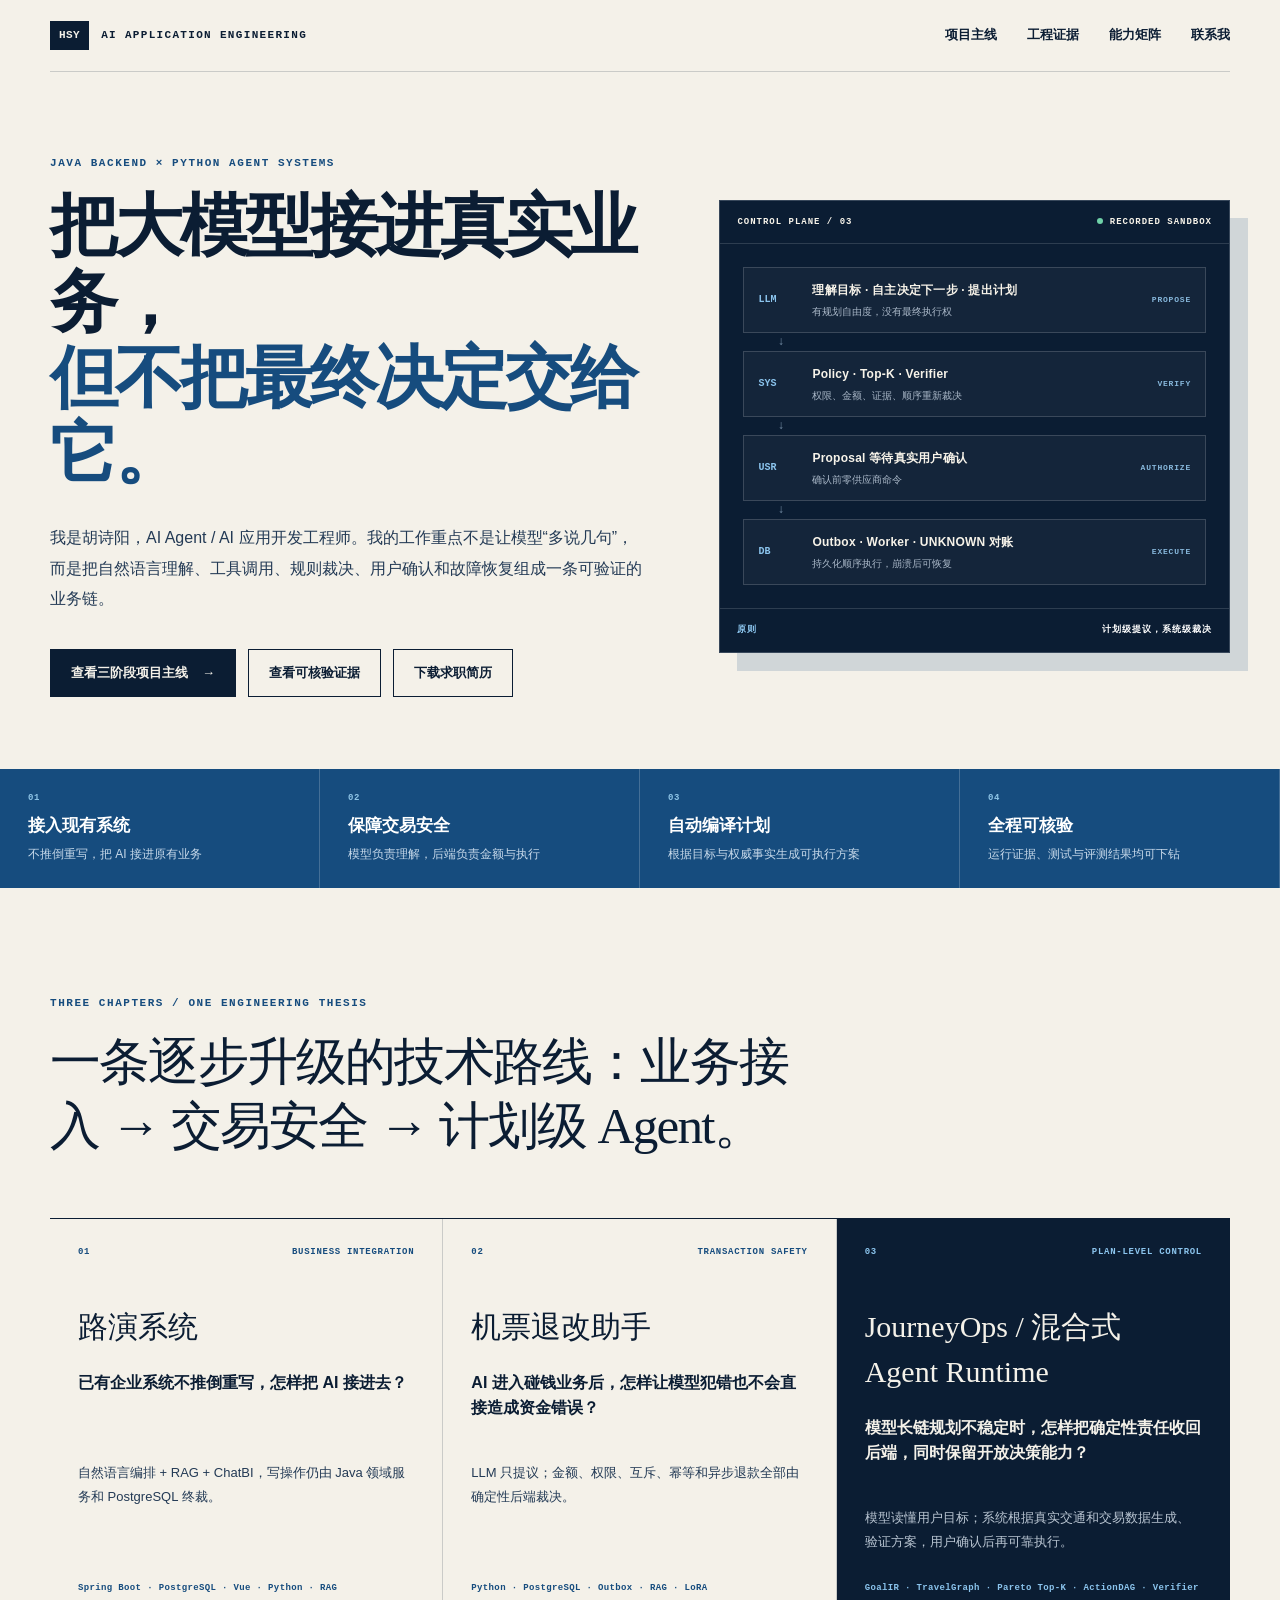
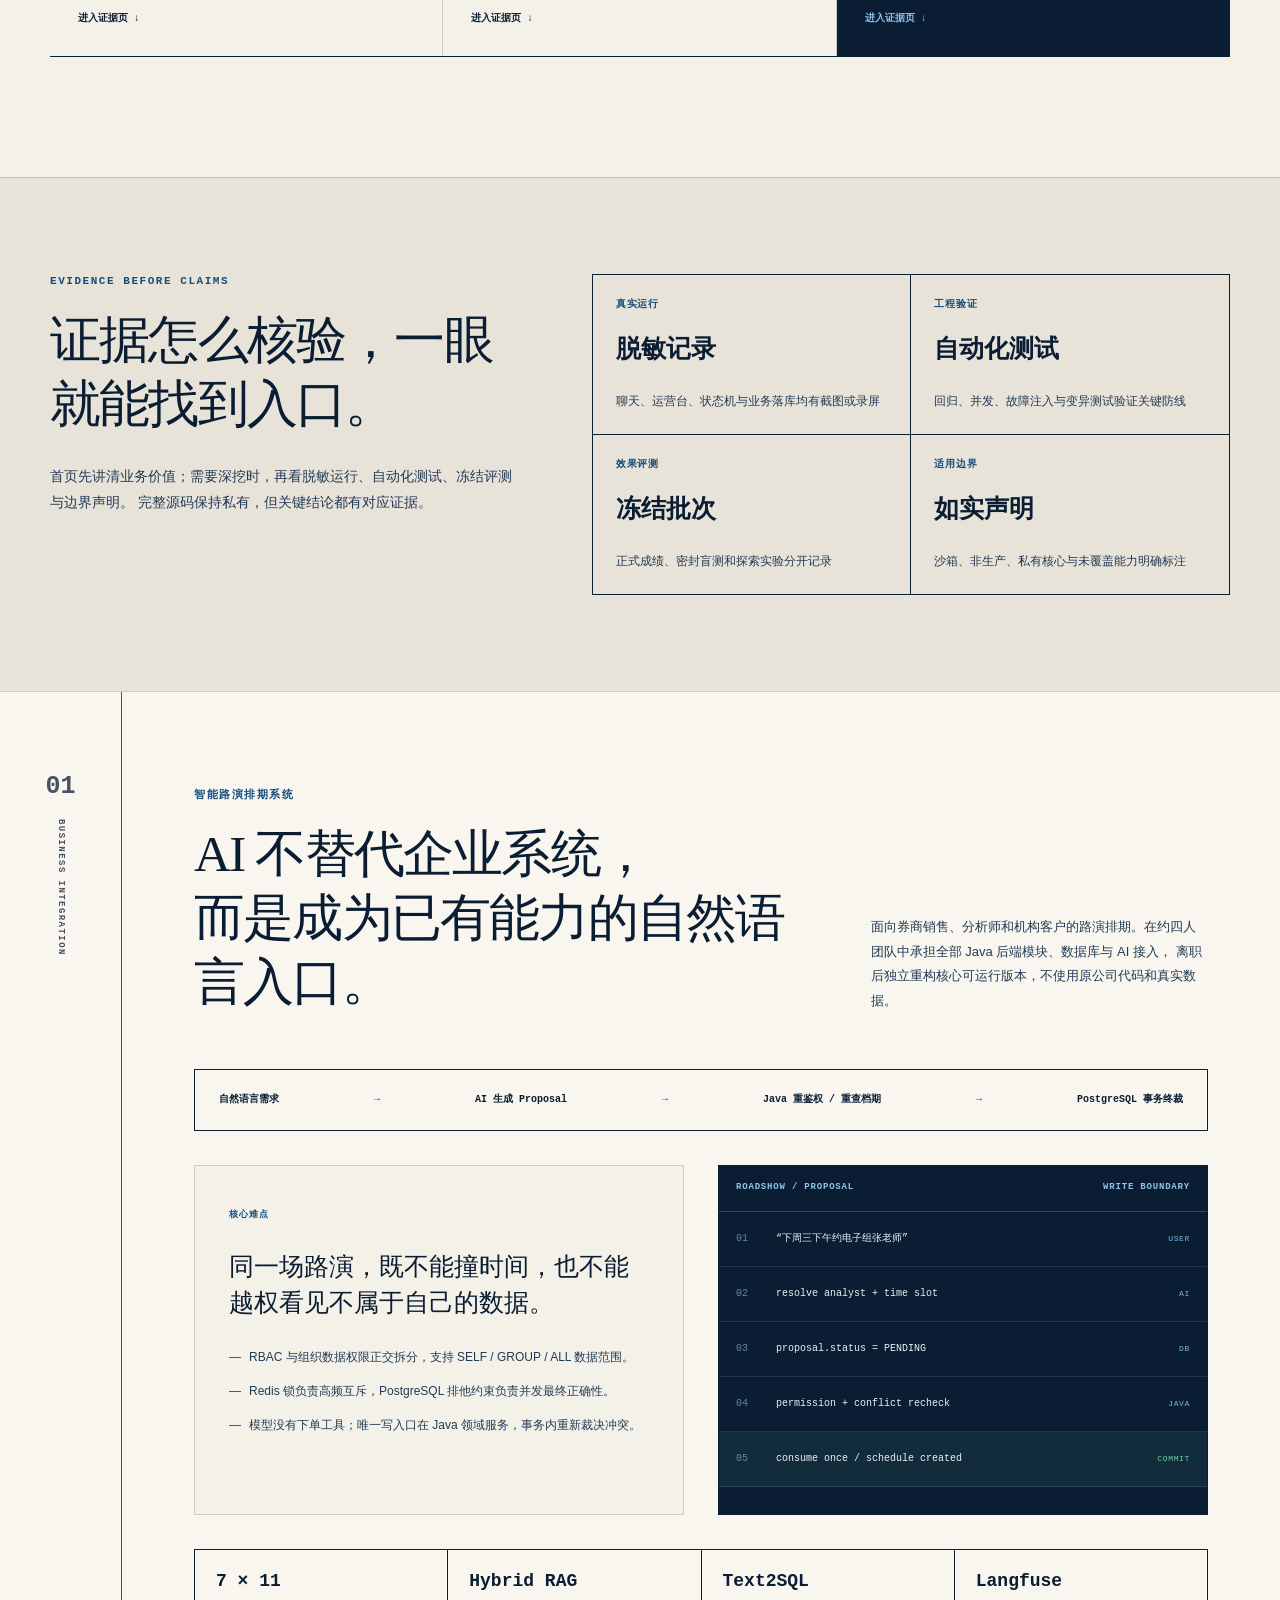
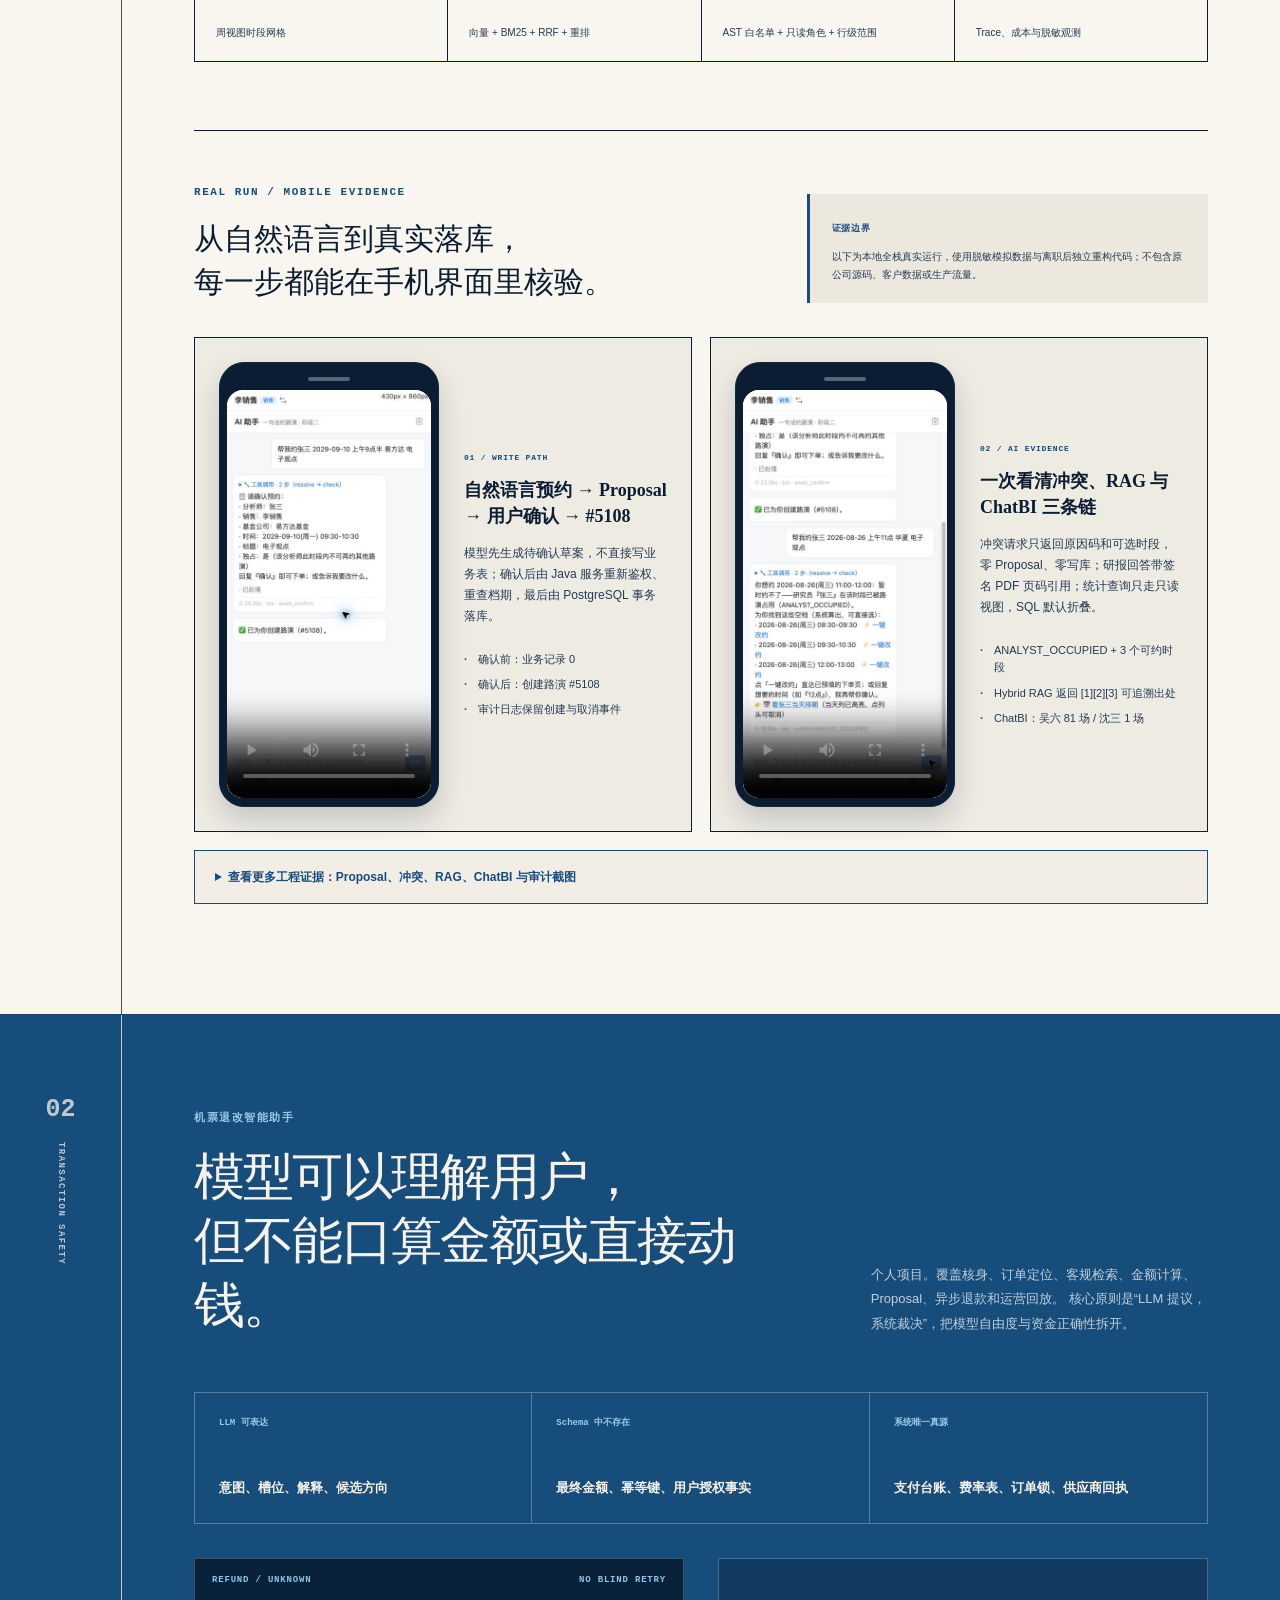
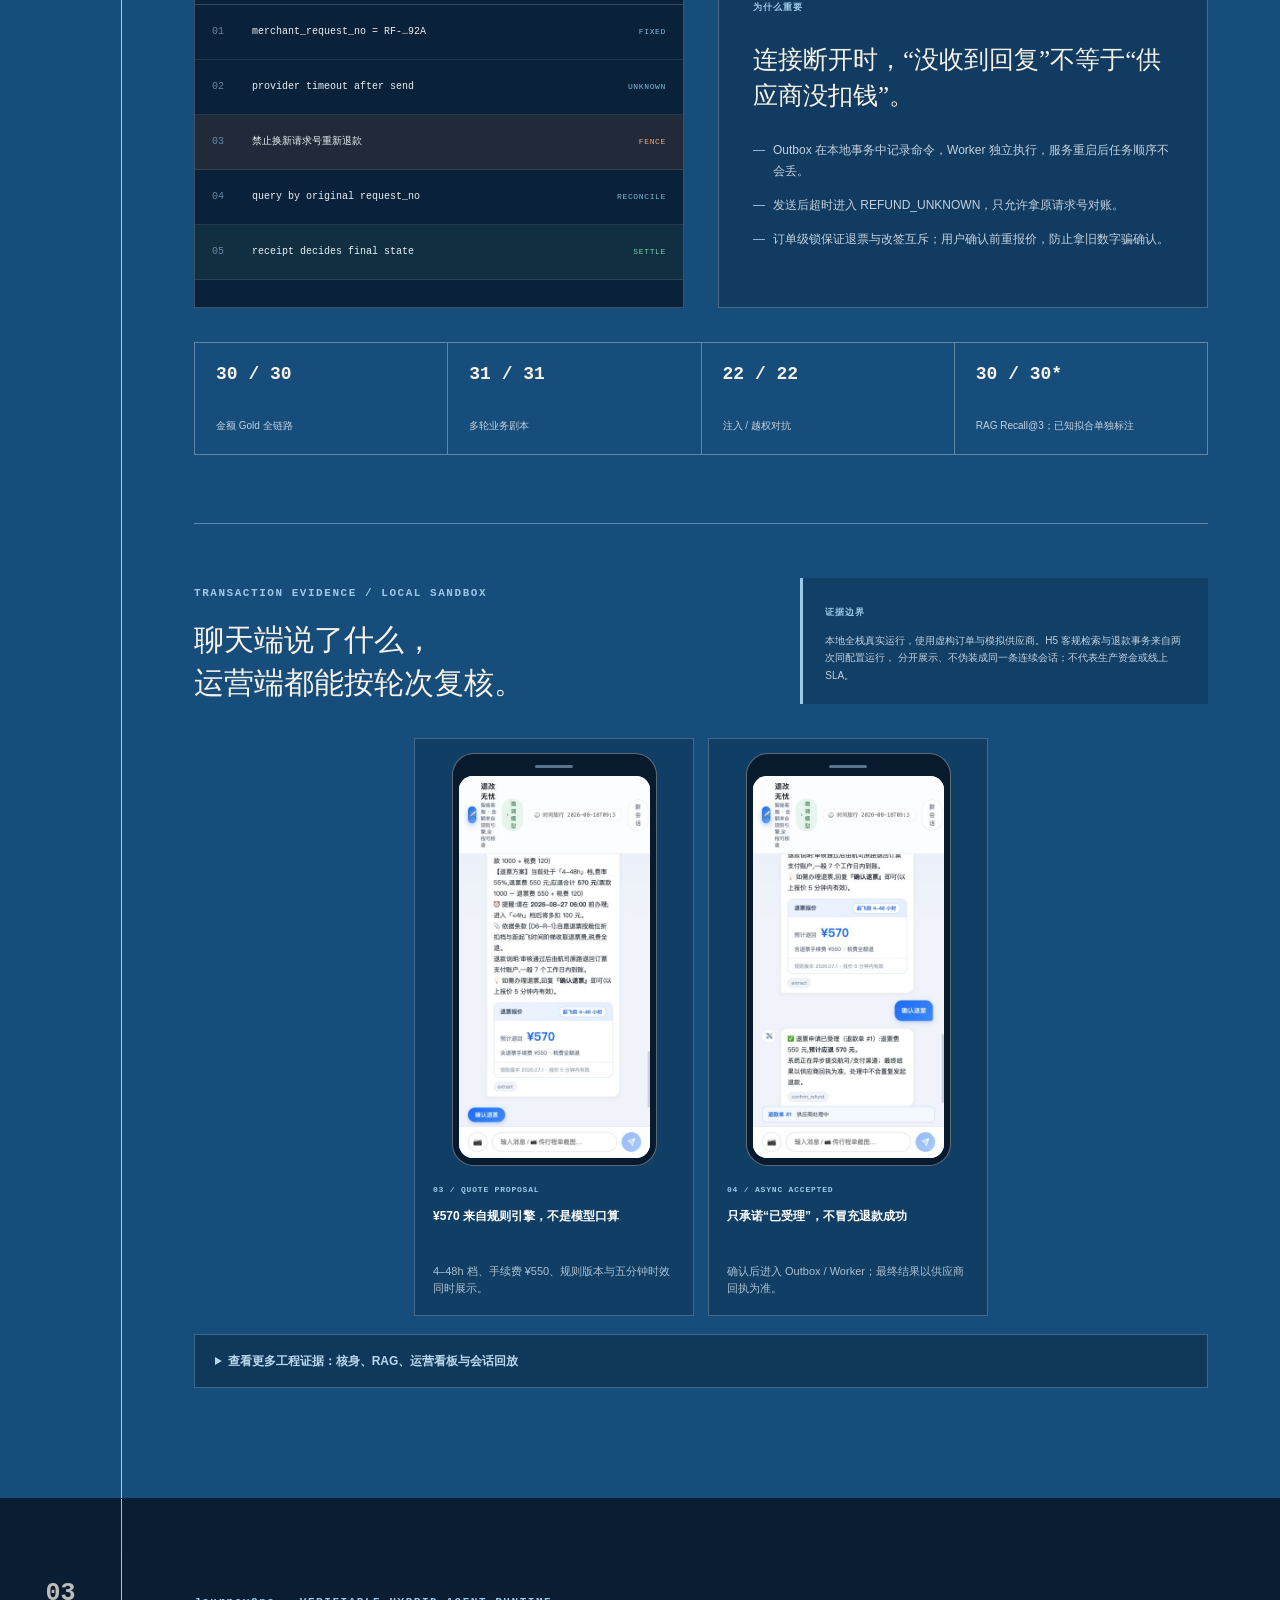
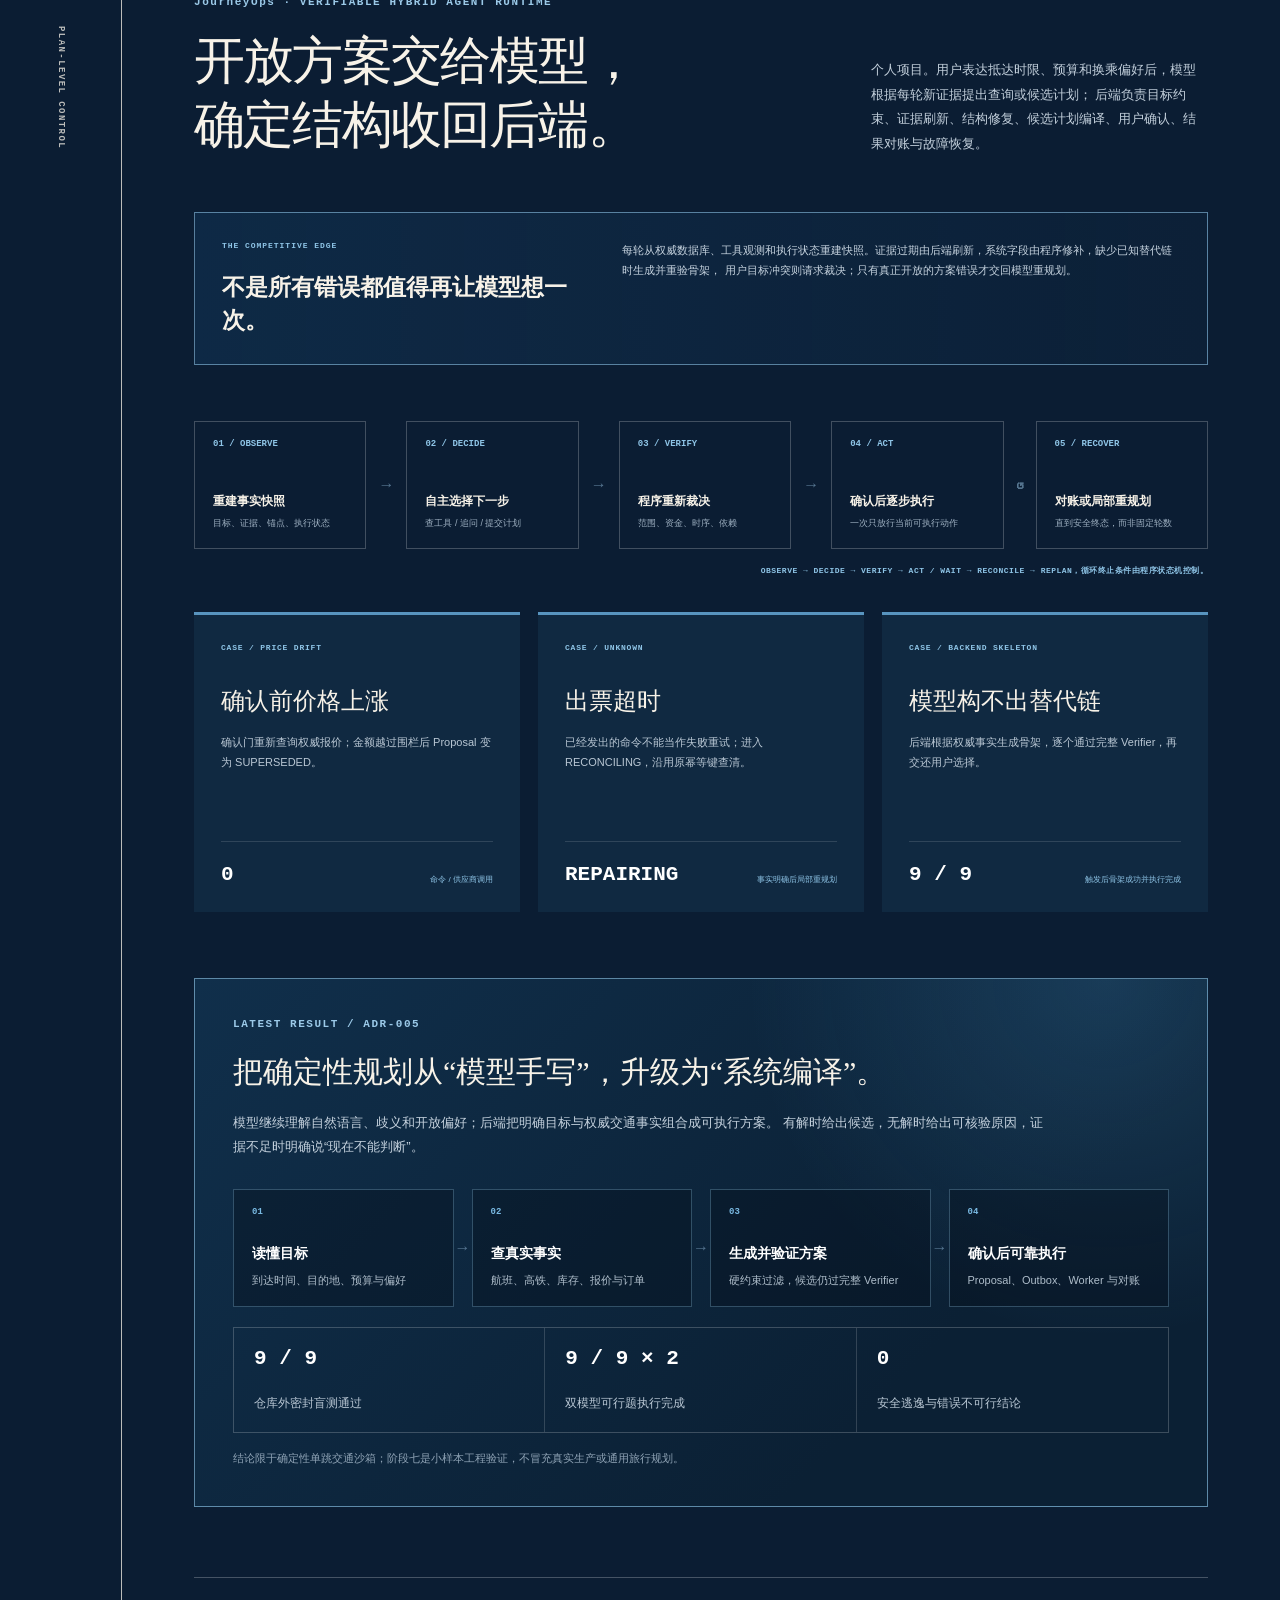
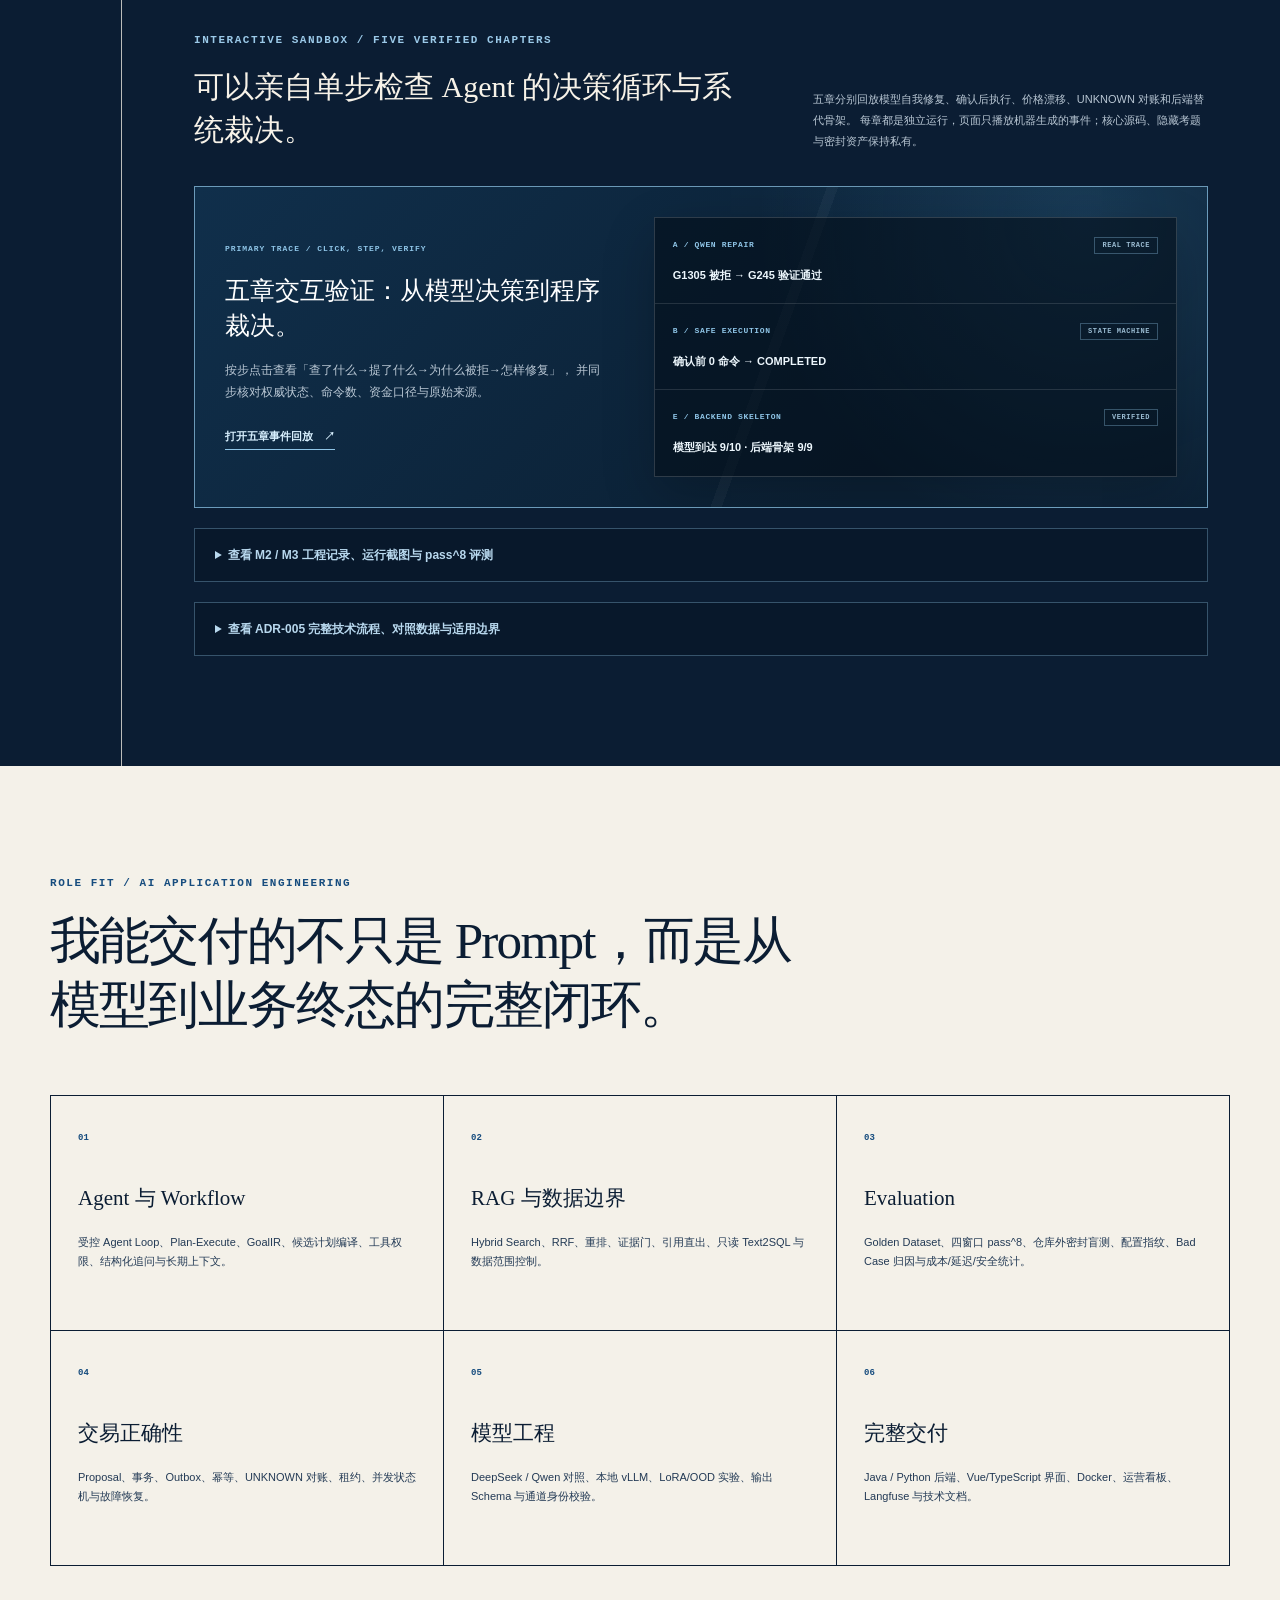
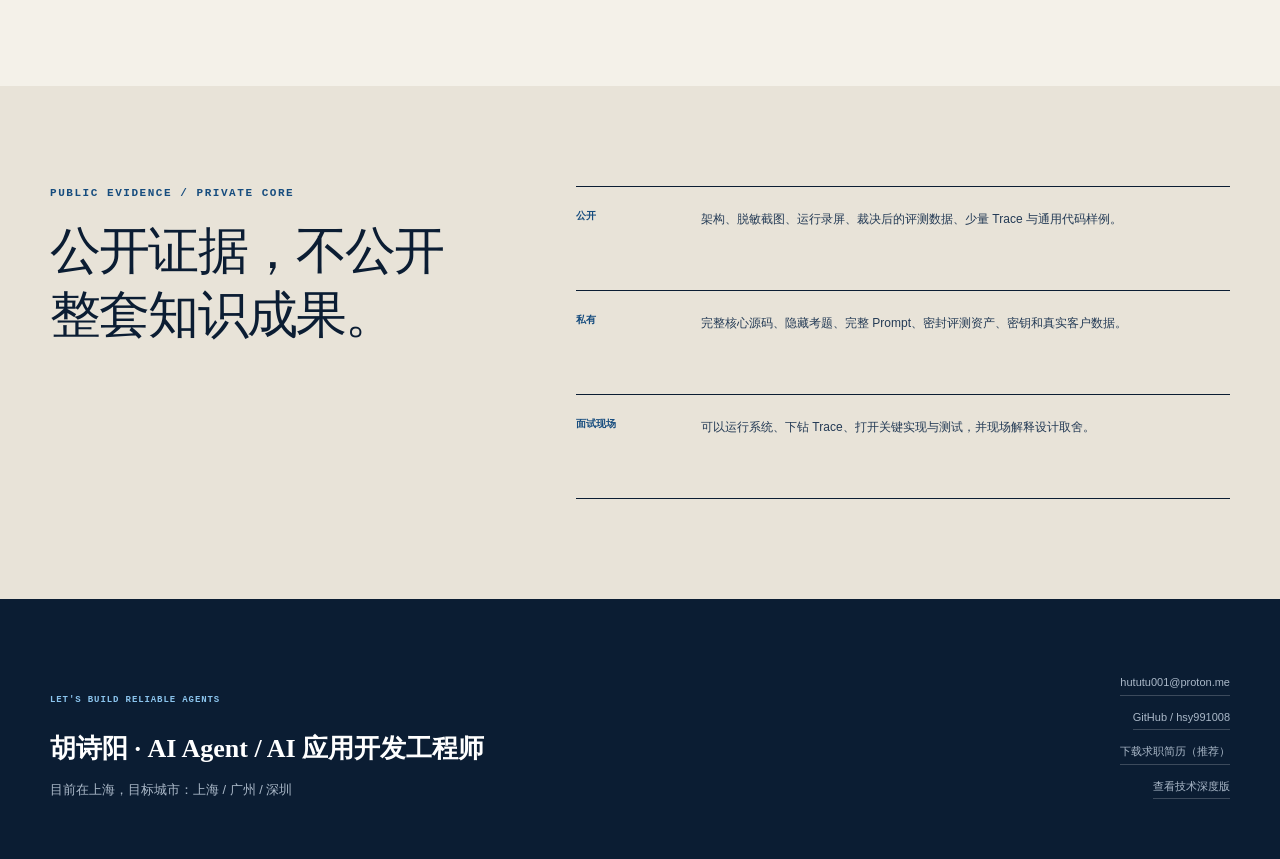
==== commit 2dc78003: "Refine portfolio positioning and remove demo framing" ====
--- a/index.html
+++ b/index.html
@@ -1,2 +1,2 @@
-<!DOCTYPE html><html lang="zh-CN"><head><meta charSet="utf-8"/><meta name="viewport" content="width=device-width, initial-scale=1"/><link rel="preload" href="/evidence/refund/04-refund-quote-proposal.png" as="image"/><link rel="preload" href="/evidence/refund/05-refund-accepted-async.png" as="image"/><link rel="preload" href="/evidence/roadshow/02-proposal-await-confirm.png" as="image"/><link rel="preload" href="/evidence/roadshow/04-conflict-suggestions.png" as="image"/><link rel="preload" href="/evidence/roadshow/05-rag-citations.png" as="image"/><link rel="preload" href="/evidence/roadshow/06-chatbi-extremes.png" as="image"/><link rel="preload" href="/evidence/roadshow/07-audit-create-cancel.png" as="image"/><link rel="preload" href="/evidence/refund/01-order-disambiguation-masked.png" as="image"/><link rel="preload" href="/evidence/refund/03-rag-rules-citations.png" as="image"/><link rel="preload" href="/evidence/refund/06-operations-dashboard.png" as="image"/><link rel="stylesheet" href="/_next/static/css/index.B6TDq6yY.css" data-rsc-css-href="/_next/static/css/index.B6TDq6yY.css" data-precedence="vite-rsc/importer-resources"/><link rel="modulepreload" fetchPriority="low" href="/_next/static/chunks/index-DyVtfVbX.js"/><script src="/_next/static/chunks/rolldown-runtime-C60lm6uB.js" type="module" async=""></script><script src="/_next/static/chunks/framework-BgSIrAUN.js" type="module" async=""></script><link rel="modulepreload" href="/_next/static/chunks/layout-segment-context-DWFzNCe4.js" crossorigin=""/><link rel="preload" href="/evidence/refund/08-session-confirm-async.png" as="image"/><link rel="preload" href="/evidence/journeyops/01-normal-completed.png" as="image"/><link rel="preload" href="/evidence/journeyops/02-price-drift-zero-call.png" as="image"/><link rel="preload" href="/evidence/journeyops/03-ticketing-unknown.png" as="image"/><link rel="preload" href="/evidence/journeyops/05-evaluation-dashboard.png" as="image"/><link rel="preload" href="/evidence/journeyops/06-trace-s09-verified.png" as="image"/><title>胡诗阳｜AI Agent 应用开发工程师</title><meta name="description" content="Java + Python AI 应用工程作品集：企业业务接入、高风险交易裁决、混合式 Agent Runtime、计划编译器与可证不可行性。"/><meta property="og:title" content="胡诗阳｜AI 应用开发工程师"/><meta property="og:description" content="可验证、可恢复的混合式 Agent Runtime。三个连续项目，展示 AI 如何进入真实业务。"/><meta property="og:type" content="website"/><meta property="og:image" content="http://localhost:3000/og.png"/><meta property="og:image:width" content="1200"/><meta property="og:image:height" content="630"/><meta property="og:image:alt" content="胡诗阳 AI 应用开发工程师作品集"/><meta name="twitter:card" content="summary_large_image"/><meta name="twitter:title" content="胡诗阳｜AI 应用开发工程师"/><meta name="twitter:description" content="计划级提议，系统级裁决。"/><meta name="twitter:image" content="http://localhost:3000/og.png"/><link rel="shortcut icon" href="/favicon.svg"/><link rel="icon" href="/favicon.svg"/><link rel="canonical" href="http://localhost:3000"/><script>Object.assign(((self[Symbol.for("vinext.navigationRuntime")]??={bootstrap:{routeManifest:null},functions:{}}).bootstrap.rsc??={rsc:[]}),{params:{},nav:{"pathname":"/","searchParams":[]}})</script><link rel="modulepreload" href="/_next/static/chunks/index-DyVtfVbX.js" />
-</head><body><main><header class="topbar"><a class="identity" href="#top" aria-label="返回首页"><span class="identity-mark">HSY</span><span>AI APPLICATION ENGINEERING</span></a><nav aria-label="主导航"><a href="#projects">项目主线</a><a href="#evidence">工程证据</a><a href="#capabilities">能力矩阵</a><a href="#contact">联系我</a></nav></header><section class="hero" id="top"><div class="hero-copy"><p class="eyebrow">JAVA BACKEND × PYTHON AGENT SYSTEMS</p><h1>把大模型接进真实业务，<br/><span>但不把最终决定交给它。</span></h1><p class="hero-intro">我是胡诗阳，AI Agent / AI 应用开发工程师。我的工作重点不是让模型“多说几句”， 而是把自然语言理解、工具调用、规则裁决、用户确认和故障恢复组成一条可验证的业务链。</p><div class="hero-actions"><a class="button button-primary" href="#projects">查看三阶段项目主线 <span aria-hidden="true">→</span></a><a class="button button-secondary" href="#evidence">查看可核验证据</a><a class="button button-secondary" href="/胡诗阳-AI应用开发工程师-简历.pdf" target="_blank">下载求职简历</a></div></div><div class="system-panel" aria-label="系统控制边界示意"><div class="panel-head"><span>CONTROL PLANE / 03</span><span class="live-dot">RECORDED SANDBOX</span></div><div class="system-flow"><div class="flow-row"><span class="flow-code">LLM</span><div><strong>理解目标 · 自主决定下一步 · 提出计划</strong><small>有规划自由度，没有最终执行权</small></div><span class="flow-status">PROPOSE</span></div><span class="flow-arrow">↓</span><div class="flow-row"><span class="flow-code">SYS</span><div><strong>Policy · Top-K · Verifier</strong><small>权限、金额、证据、顺序重新裁决</small></div><span class="flow-status">VERIFY</span></div><span class="flow-arrow">↓</span><div class="flow-row"><span class="flow-code">USR</span><div><strong>Proposal 等待真实用户确认</strong><small>确认前零供应商命令</small></div><span class="flow-status">AUTHORIZE</span></div><span class="flow-arrow">↓</span><div class="flow-row"><span class="flow-code">DB</span><div><strong>Outbox · Worker · UNKNOWN 对账</strong><small>持久化顺序执行，崩溃后可恢复</small></div><span class="flow-status">EXECUTE</span></div></div><div class="panel-foot"><span>原则</span><strong>计划级提议，系统级裁决</strong></div></div></section><section class="signal-strip" aria-label="作品集关键信号"><div><small>01</small><strong>接入现有系统</strong><span>不推倒重写，把 AI 接进原有业务</span></div><div><small>02</small><strong>保障交易安全</strong><span>模型负责理解，后端负责金额与执行</span></div><div><small>03</small><strong>自动编译计划</strong><span>根据目标与权威事实生成可执行方案</span></div><div><small>04</small><strong>全程可核验</strong><span>演示、测试与评测结果均可下钻</span></div></section><section class="project-line" id="projects"><div class="section-heading"><p class="eyebrow">THREE CHAPTERS / ONE ENGINEERING THESIS</p><h2>不是三个孤立 Demo，而是一条逐步升级的技术路线。</h2></div><div class="project-grid"><a class="project-card" href="#roadshow"><div class="project-meta"><span>01</span><span>BUSINESS INTEGRATION</span></div><h3>路演系统</h3><p class="project-question">已有企业系统不推倒重写，怎样把 AI 接进去？</p><p class="project-answer">自然语言编排 + RAG + ChatBI，写操作仍由 Java 领域服务和 PostgreSQL 终裁。</p><p class="project-tech">Spring Boot · PostgreSQL · Vue · Python · RAG</p><span class="project-link">进入证据页 ↓</span></a><a class="project-card" href="#refund"><div class="project-meta"><span>02</span><span>TRANSACTION SAFETY</span></div><h3>机票退改助手</h3><p class="project-question">AI 进入碰钱业务后，怎样让模型犯错也不会直接造成资金错误？</p><p class="project-answer">LLM 只提议；金额、权限、互斥、幂等和异步退款全部由确定性后端裁决。</p><p class="project-tech">Python · PostgreSQL · Outbox · RAG · LoRA</p><span class="project-link">进入证据页 ↓</span></a><a class="project-card" href="#journeyops"><div class="project-meta"><span>03</span><span>PLAN-LEVEL CONTROL</span></div><h3>JourneyOps / 混合式 Agent Runtime</h3><p class="project-question">模型长链规划不稳定时，怎样把确定性责任收回后端，同时保留开放决策能力？</p><p class="project-answer">模型读懂用户目标；系统根据真实交通和交易数据生成、验证方案，用户确认后再可靠执行。</p><p class="project-tech">GoalIR · TravelGraph · Pareto Top-K · ActionDAG · Verifier</p><span class="project-link">进入证据页 ↓</span></a></div></section><section class="evidence-ledger" id="evidence"><div class="ledger-intro"><p class="eyebrow">EVIDENCE BEFORE CLAIMS</p><h2>证据怎么核验，一眼就能找到入口。</h2><p>首页先讲清业务价值；需要深挖时，再看脱敏运行、自动化测试、冻结评测与边界声明。 完整源码保持私有，但关键结论都有对应证据。</p></div><div class="ledger-grid"><div class="ledger-cell"><span>真实运行</span><strong>脱敏演示</strong><small>聊天、运营台、状态机与业务落库均有截图或录屏</small></div><div class="ledger-cell"><span>工程验证</span><strong>自动化测试</strong><small>回归、并发、故障注入与变异测试验证关键防线</small></div><div class="ledger-cell"><span>效果评测</span><strong>冻结批次</strong><small>正式成绩、密封盲测和探索实验分开记录</small></div><div class="ledger-cell"><span>适用边界</span><strong>如实声明</strong><small>沙箱、非生产、私有核心与未覆盖能力明确标注</small></div></div></section><section class="chapter chapter-light" id="roadshow"><div class="chapter-rail"><span>01</span><small>BUSINESS INTEGRATION</small></div><div class="chapter-main"><div class="chapter-head"><div><p class="eyebrow">智能路演排期系统</p><h2>AI 不替代企业系统，<br/>而是成为已有能力的自然语言入口。</h2></div><p class="chapter-summary">面向券商销售、分析师和机构客户的路演排期。在约四人团队中承担全部 Java 后端模块、数据库与 AI 接入， 离职后独立重构核心演示版本，不使用原公司代码和真实数据。</p></div><div class="architecture-strip" aria-label="路演系统写操作控制链"><span>自然语言需求</span><b>→</b><span>AI 生成 Proposal</span><b>→</b><span>Java 重鉴权 / 重查档期</span><b>→</b><span>PostgreSQL 事务终裁</span></div><div class="chapter-columns"><div class="case-block"><span class="case-label">核心难点</span><h3>同一场路演，既不能撞时间，也不能越权看见不属于自己的数据。</h3><ul><li>RBAC 与组织数据权限正交拆分，支持 SELF / GROUP / ALL 数据范围。</li><li>Redis 锁负责高频互斥，PostgreSQL 排他约束负责并发最终正确性。</li><li>模型没有下单工具；唯一写入口在 Java 领域服务，事务内重新裁决冲突。</li></ul></div><div class="trace-window light-window"><div class="trace-title"><span>ROADSHOW / PROPOSAL</span><span>WRITE BOUNDARY</span></div><div class="trace-line"><i>01</i><span>“下周三下午约电子组张老师”</span><em>USER</em></div><div class="trace-line"><i>02</i><span>resolve analyst + time slot</span><em>AI</em></div><div class="trace-line"><i>03</i><span>proposal.status = PENDING</span><em>DB</em></div><div class="trace-line"><i>04</i><span>permission + conflict recheck</span><em>JAVA</em></div><div class="trace-line success"><i>05</i><span>consume once / schedule created</span><em>COMMIT</em></div></div></div><div class="evidence-row"><div><strong>7 × 11</strong><span>周视图时段网格</span></div><div><strong>Hybrid RAG</strong><span>向量 + BM25 + RRF + 重排</span></div><div><strong>Text2SQL</strong><span>AST 白名单 + 只读角色 + 行级范围</span></div><div><strong>Langfuse</strong><span>Trace、成本与脱敏观测</span></div></div><div class="roadshow-proof"><div class="roadshow-proof-head"><div><p class="eyebrow">REAL RUN / MOBILE EVIDENCE</p><h3>从自然语言到真实落库，<br/>每一步都能在手机界面里核验。</h3></div><div class="roadshow-boundary"><strong>证据边界</strong><p>以下为本地全栈真实运行，使用脱敏模拟数据与离职后独立重构代码；不包含原公司源码、客户数据或生产流量。</p></div></div><div class="roadshow-video-grid"><article class="roadshow-video-card"><div class="phone-shell"><span class="phone-speaker" aria-hidden="true"></span><video controls="" playsInline="" preload="metadata" poster="/evidence/roadshow/02-proposal-await-confirm.png" aria-label="路演预约 Proposal 到确认落库的真实 H5 录屏"><source src="/videos/Roadshow-proposal-main.mp4" type="video/mp4"/><track kind="captions" src="/captions/roadshow-proposal.zh.vtt" srcLang="zh-CN" label="中文" default=""/></video></div><div class="roadshow-video-copy"><b>01 / WRITE PATH</b><strong>自然语言预约 → Proposal → 用户确认 → #5108</strong><p>模型先生成待确认草案，不直接写业务表；确认后由 Java 服务重新鉴权、重查档期，最后由 PostgreSQL 事务落库。</p><ul><li>确认前：业务记录 0</li><li>确认后：创建路演 #5108</li><li>审计日志保留创建与取消事件</li></ul></div></article><article class="roadshow-video-card"><div class="phone-shell"><span class="phone-speaker" aria-hidden="true"></span><video controls="" playsInline="" preload="metadata" poster="/evidence/roadshow/04-conflict-suggestions.png" aria-label="冲突检测、研报 RAG 与 ChatBI 的真实 H5 录屏"><source src="/videos/Roadshow-ai-evidence.mp4" type="video/mp4"/><track kind="captions" src="/captions/roadshow-ai-evidence.zh.vtt" srcLang="zh-CN" label="中文" default=""/></video></div><div class="roadshow-video-copy"><b>02 / AI EVIDENCE</b><strong>一次看清冲突、RAG 与 ChatBI 三条链</strong><p>冲突请求只返回原因码和可选时段，零 Proposal、零写库；研报回答带签名 PDF 页码引用；统计查询只走只读视图，SQL 默认折叠。</p><ul><li>ANALYST_OCCUPIED + 3 个可约时段</li><li>Hybrid RAG 返回 [1][2][3] 可追溯出处</li><li>ChatBI：吴六 81 场 / 沈三 1 场</li></ul></div></article></div><details class="evidence-details evidence-details-light"><summary>查看更多工程证据：Proposal、冲突、RAG、ChatBI 与审计截图</summary><div class="roadshow-shot-grid" aria-label="路演项目真实运行截图"><a href="/evidence/roadshow/02-proposal-await-confirm.png" target="_blank" rel="noreferrer"><img src="/evidence/roadshow/02-proposal-await-confirm.png" alt="等待用户确认的路演 Proposal"/><span><b>PROPOSAL</b><strong>模型草案与业务提交分离</strong></span></a><a href="/evidence/roadshow/04-conflict-suggestions.png" target="_blank" rel="noreferrer"><img src="/evidence/roadshow/04-conflict-suggestions.png" alt="研究员档期冲突与推荐空档"/><span><b>CONFLICT</b><strong>冲突拦截与一键改约</strong></span></a><a href="/evidence/roadshow/05-rag-citations.png" target="_blank" rel="noreferrer"><img src="/evidence/roadshow/05-rag-citations.png" alt="带签名研报出处的 RAG 回答"/><span><b>RAG</b><strong>答案与研报页码可追溯</strong></span></a><a href="/evidence/roadshow/06-chatbi-extremes.png" target="_blank" rel="noreferrer"><img src="/evidence/roadshow/06-chatbi-extremes.png" alt="ChatBI 统计分析结果"/><span><b>CHATBI</b><strong>只读统计与 SQL 下钻</strong></span></a><a href="/evidence/roadshow/07-audit-create-cancel.png" target="_blank" rel="noreferrer"><img src="/evidence/roadshow/07-audit-create-cancel.png" alt="路演创建与取消审计日志"/><span><b>AUDIT</b><strong>状态变更留痕，不抹记录</strong></span></a></div></details></div></div></section><section class="chapter chapter-blue" id="refund"><div class="chapter-rail"><span>02</span><small>TRANSACTION SAFETY</small></div><div class="chapter-main"><div class="chapter-head"><div><p class="eyebrow">机票退改智能助手</p><h2>模型可以理解用户，<br/>但不能口算金额或直接动钱。</h2></div><p class="chapter-summary">个人项目。覆盖核身、订单定位、客规检索、金额计算、Proposal、异步退款和运营回放。 核心原则是“LLM 提议，系统裁决”，把模型自由度与资金正确性拆开。</p></div><div class="safety-schema"><div><span>LLM 可表达</span><strong>意图、槽位、解释、候选方向</strong></div><div><span>Schema 中不存在</span><strong>最终金额、幂等键、用户授权事实</strong></div><div><span>系统唯一真源</span><strong>支付台账、费率表、订单锁、供应商回执</strong></div></div><div class="chapter-columns"><div class="trace-window dark-window"><div class="trace-title"><span>REFUND / UNKNOWN</span><span>NO BLIND RETRY</span></div><div class="trace-line"><i>01</i><span>merchant_request_no = RF-…92A</span><em>FIXED</em></div><div class="trace-line"><i>02</i><span>provider timeout after send</span><em>UNKNOWN</em></div><div class="trace-line warn"><i>03</i><span>禁止换新请求号重新退款</span><em>FENCE</em></div><div class="trace-line"><i>04</i><span>query by original request_no</span><em>RECONCILE</em></div><div class="trace-line success"><i>05</i><span>receipt decides final state</span><em>SETTLE</em></div></div><div class="case-block inverted"><span class="case-label">为什么重要</span><h3>连接断开时，“没收到回复”不等于“供应商没扣钱”。</h3><ul><li>Outbox 在本地事务中记录命令，Worker 独立执行，服务重启后任务顺序不会丢。</li><li>发送后超时进入 REFUND_UNKNOWN，只允许拿原请求号对账。</li><li>订单级锁保证退票与改签互斥；用户确认前重报价，防止拿旧数字骗确认。</li></ul></div></div><div class="evidence-row inverted-row"><div><strong>30 / 30</strong><span>金额 Gold 全链路</span></div><div><strong>31 / 31</strong><span>多轮业务剧本</span></div><div><strong>22 / 22</strong><span>注入 / 越权对抗</span></div><div><strong>30 / 30*</strong><span>RAG Recall@3；已知拟合单独标注</span></div></div><div class="refund-proof"><div class="refund-proof-head"><div><p class="eyebrow">TRANSACTION EVIDENCE / LOCAL SANDBOX</p><h3>聊天端说了什么，<br/>运营端都能按轮次复核。</h3></div><div class="refund-proof-note"><strong>证据边界</strong><p>本地全栈真实运行，使用虚构订单与模拟供应商。H5 客规检索与退款事务来自两次同配置演示， 分开展示、不伪装成同一条连续会话；不代表生产资金或线上 SLA。</p></div></div><div class="refund-phone-grid refund-primary-grid" aria-label="退改助手 H5 关键运行截图"><a href="/evidence/refund/04-refund-quote-proposal.png" target="_blank" rel="noreferrer"><div class="refund-phone-shell"><img src="/evidence/refund/04-refund-quote-proposal.png" alt="应退 570 元的退款报价 Proposal"/></div><span><b>03 / QUOTE PROPOSAL</b><strong>¥570 来自规则引擎，不是模型口算</strong><small>4–48h 档、手续费 ¥550、规则版本与五分钟时效同时展示。</small></span></a><a href="/evidence/refund/05-refund-accepted-async.png" target="_blank" rel="noreferrer"><div class="refund-phone-shell"><img src="/evidence/refund/05-refund-accepted-async.png" alt="用户确认后退款进入异步受理状态"/></div><span><b>04 / ASYNC ACCEPTED</b><strong>只承诺“已受理”，不冒充退款成功</strong><small>确认后进入 Outbox / Worker；最终结果以供应商回执为准。</small></span></a></div><details class="evidence-details evidence-details-dark"><summary>查看更多工程证据：核身、RAG、运营看板与会话回放</summary><div class="refund-phone-grid refund-secondary-grid"><a href="/evidence/refund/01-order-disambiguation-masked.png" target="_blank" rel="noreferrer"><div class="refund-phone-shell"><img src="/evidence/refund/01-order-disambiguation-masked.png" alt="未核身时订单消歧卡对姓名和金额做脱敏"/></div><span><b>01 / IDENTITY GATE</b><strong>核身前：姓名脱敏、金额不可见</strong><small>尾号 6672 命中两笔订单，先消歧再办理。</small></span></a><a href="/evidence/refund/03-rag-rules-citations.png" target="_blank" rel="noreferrer"><div class="refund-phone-shell"><img src="/evidence/refund/03-rag-rules-citations.png" alt="东航 K 舱客规 RAG 回答及检索编号"/></div><span><b>02 / GROUNDED RAG</b><strong>条款原文、来源与检索编号齐全</strong><small>回答来自 Hybrid Retrieval，不用模型记忆编客规。</small></span></a></div><div class="refund-admin-grid"><a href="/evidence/refund/06-operations-dashboard.png" target="_blank" rel="noreferrer"><img src="/evidence/refund/06-operations-dashboard.png" alt="退改助手运营看板，展示会话、LoRA 通道和异常指标"/><span><b>OPERATIONS</b><strong>业务、模型与资金异常放在同一运营面</strong><small>自助解决、LoRA 通道、转人工、UNKNOWN 与失败状态分开统计。</small></span></a><a href="/evidence/refund/08-session-confirm-async.png" target="_blank" rel="noreferrer"><img src="/evidence/refund/08-session-confirm-async.png" alt="同一退款会话从核身、LoRA 报价到确认受理的运营回放"/><span><b>SESSION REPLAY</b><strong>同一会话逐轮回放：核身 → LoRA → 报价 → 确认</strong><small>运营端能复核 1120 / 550 / 570 与确认话术，没有泄露资金幂等键。</small></span></a></div></details></div></div></section><section class="chapter chapter-ink" id="journeyops"><div class="chapter-rail"><span>03</span><small>PLAN-LEVEL CONTROL</small></div><div class="chapter-main"><div class="chapter-head"><div><p class="eyebrow">JourneyOps · VERIFIABLE HYBRID AGENT RUNTIME</p><h2>开放方案交给模型，<br/>确定结构收回后端。</h2></div><p class="chapter-summary">个人项目。用户表达抵达时限、预算和换乘偏好后，模型根据每轮新证据提出查询或候选计划； 后端负责目标约束、证据刷新、结构修复、候选计划编译、用户确认、结果对账与故障恢复。</p></div><div class="autonomy-callout"><div><span>THE COMPETITIVE EDGE</span><strong>不是所有错误都值得再让模型想一次。</strong></div><p>每轮从权威数据库、工具观测和执行状态重建快照。证据过期由后端刷新，系统字段由程序修补，缺少已知替代链时生成并重验骨架， 用户目标冲突则请求裁决；只有真正开放的方案错误才交回模型重规划。</p></div><div class="journey-flow" aria-label="JourneyOps 闭环自主决策循环"><div><span>01 / OBSERVE</span><strong>重建事实快照</strong><small>目标、证据、锚点、执行状态</small></div><b>→</b><div><span>02 / DECIDE</span><strong>自主选择下一步</strong><small>查工具 / 追问 / 提交计划</small></div><b>→</b><div><span>03 / VERIFY</span><strong>程序重新裁决</strong><small>范围、资金、时序、依赖</small></div><b>→</b><div><span>04 / ACT</span><strong>确认后逐步执行</strong><small>一次只放行当前可执行动作</small></div><b>↺</b><div><span>05 / RECOVER</span><strong>对账或局部重规划</strong><small>直到安全终态，而非固定轮数</small></div></div><p class="loop-caption">OBSERVE → DECIDE → VERIFY → ACT / WAIT → RECONCILE → REPLAN，循环终止条件由程序状态机控制。</p><div class="journey-cases"><article><span>CASE / PRICE DRIFT</span><h3>确认前价格上涨</h3><p>确认门重新查询权威报价；金额越过围栏后 Proposal 变为 SUPERSEDED。</p><div class="case-result"><strong>0</strong><small>命令 / 供应商调用</small></div></article><article><span>CASE / UNKNOWN</span><h3>出票超时</h3><p>已经发出的命令不能当作失败重试；进入 RECONCILING，沿用原幂等键查清。</p><div class="case-result"><strong>REPAIRING</strong><small>事实明确后局部重规划</small></div></article><article><span>CASE / BACKEND SKELETON</span><h3>模型构不出替代链</h3><p>后端根据权威事实生成骨架，逐个通过完整 Verifier，再交还用户选择。</p><div class="case-result"><strong>9 / 9</strong><small>触发后骨架成功并执行完成</small></div></article></div><div class="compiler-summary" aria-labelledby="compiler-summary-title"><div class="compiler-summary-copy"><p class="eyebrow">LATEST RESULT / ADR-005</p><h3 id="compiler-summary-title">把确定性规划从“模型手写”，升级为“系统编译”。</h3><p>模型继续理解自然语言、歧义和开放偏好；后端把明确目标与权威交通事实组合成可执行方案。 有解时给出候选，无解时给出可核验原因，证据不足时明确说“现在不能判断”。</p></div><div class="compiler-summary-flow" aria-label="计划编译器人话流程"><div><span>01</span><strong>读懂目标</strong><small>到达时间、目的地、预算与偏好</small></div><b>→</b><div><span>02</span><strong>查真实事实</strong><small>航班、高铁、库存、报价与订单</small></div><b>→</b><div><span>03</span><strong>生成并验证方案</strong><small>硬约束过滤，候选仍过完整 Verifier</small></div><b>→</b><div><span>04</span><strong>确认后可靠执行</strong><small>Proposal、Outbox、Worker 与对账</small></div></div><div class="compiler-summary-results"><div><strong>9 / 9</strong><span>仓库外密封盲测通过</span></div><div><strong>9 / 9 × 2</strong><span>双模型可行题执行完成</span></div><div><strong>0</strong><span>安全逃逸与错误不可行结论</span></div></div><p class="compiler-summary-note">结论限于确定性单跳交通沙箱；阶段七是小样本工程验证，不冒充真实生产或通用旅行规划。</p></div><div class="journey-proof" aria-labelledby="journey-proof-title"><div class="proof-head"><div><p class="eyebrow">INTERACTIVE SANDBOX / FIVE VERIFIED CHAPTERS</p><h3 id="journey-proof-title">不只看截图，可以亲自单步检查 Agent 的决策循环。</h3></div><p>五章分别回放模型自我修复、确认后执行、价格漂移、UNKNOWN 对账和后端替代骨架。 每章都是独立运行，页面只播放机器生成的事件；核心源码、隐藏考题与密封资产保持私有。</p></div><a class="interactive-demo-card" href="/demos/journeyops-interactive-demo.html" target="_blank" rel="noreferrer"><div class="interactive-demo-copy"><b>PRIMARY DEMO / CLICK, STEP, VERIFY</b><h4>五章交互演示：从模型决策到程序裁决。</h4><p>按步点击查看「查了什么→提了什么→为什么被拒→怎样修复」， 并同步核对权威状态、命令数、资金口径与原始来源。</p><span>打开五章交互演示 <i aria-hidden="true">↗</i></span></div><div class="interactive-demo-preview" aria-hidden="true"><div><span>A / QWEN REPAIR</span><b>G1305 被拒 → G245 验证通过</b><em>REAL TRACE</em></div><div><span>B / SAFE EXECUTION</span><b>确认前 0 命令 → COMPLETED</b><em>STATE MACHINE</em></div><div><span>E / BACKEND SKELETON</span><b>模型到达 9/10 · 后端骨架 9/9</b><em>VERIFIED</em></div></div></a><details class="evidence-details evidence-details-dark journey-history"><summary>查看 M2 / M3 历史演示、工程截图与 pass^8 评测</summary><div class="recorded-demo-grid"><article class="recorded-demo recorded-demo-main"><video controls="" preload="metadata" playsInline="" poster="/evidence/journeyops/07-interactive-main-poster.png"><source src="/videos/JourneyOps-interactive-main-1080p.mp4" type="video/mp4"/><track kind="captions" src="/captions/journeyops-interactive-main.zh.vtt" srcLang="zh-CN" label="中文" default=""/>当前浏览器不支持 HTML5 视频。</video><div><b>37 SEC / REAL TRACE + SAFE EXECUTION</b><strong>模型被拒后自查修复，系统确认后才执行。</strong><p>A 章是真实 Qwen 轨迹，B 章是确定性执行沙箱；两者是两次独立运行， 画面以章节标签明确切换，不拼装成同一次端到端模型运行。</p></div></article><article class="recorded-demo"><video controls="" preload="metadata" playsInline="" poster="/evidence/journeyops/08-backend-skeleton-poster.png"><source src="/videos/JourneyOps-backend-skeleton-1080p.mp4" type="video/mp4"/><track kind="captions" src="/captions/journeyops-backend-skeleton.zh.vtt" srcLang="zh-CN" label="中文" default=""/>当前浏览器不支持 HTML5 视频。</video><div><b>34 SEC / BACKEND SKELETON</b><strong>模型构不出替代链，后端用权威事实生成。</strong><p>用户拒绝裸退票后，后端取证、生成两个已验证选项，等待选择与确认， 再按 reserve → confirm → refund → refund 走到 COMPLETED。</p></div></article></div><details class="raw-console-proof"><summary>查看 62 秒原始工程控制台留档</summary><div class="demo-video"><div class="demo-video-copy"><b>62 SEC / RAW ENGINEERING CONSOLE</b><strong>冻结评测、状态机与故障恢复的原始界面。</strong><p>工程留档展示冻结评测、正常完成、价格漂移零调用拦截、 出票 UNKNOWN 对账与真实轨迹回放。</p></div><video controls="" preload="metadata" playsInline="" poster="/evidence/journeyops/05-evaluation-dashboard.png"><source src="/videos/JourneyOps-demo-1080p.mp4" type="video/mp4"/><track kind="captions" src="/captions/journeyops-console.zh.vtt" srcLang="zh-CN" label="中文" default=""/>当前浏览器不支持 HTML5 视频。</video></div></details><div class="proof-grid"><a class="proof-card proof-wide" href="/evidence/journeyops/01-normal-completed.png" target="_blank" rel="noreferrer"><img src="/evidence/journeyops/01-normal-completed.png" width="1280" height="720" alt="JourneyOps 正常执行到 COMPLETED，三步命令全部成功"/><span><b>01 / COMPLETED</b><strong>确认后按依赖逐步执行</strong><small>reserve → confirm → refund；资金与幂等键由后端生成</small></span></a><a class="proof-card" href="/evidence/journeyops/02-price-drift-zero-call.png" target="_blank" rel="noreferrer"><img src="/evidence/journeyops/02-price-drift-zero-call.png" width="1280" height="720" alt="确认前价格漂移导致 Proposal 作废，命令和供应商调用均为零"/><span><b>02 / CONFIRMATION FENCE</b><strong>价格漂移，零调用拦截</strong><small>949 → 970；Proposal SUPERSEDED</small></span></a><a class="proof-card" href="/evidence/journeyops/03-ticketing-unknown.png" target="_blank" rel="noreferrer"><img src="/evidence/journeyops/03-ticketing-unknown.png" width="1280" height="720" alt="出票超时后计划进入 RECONCILING，退款步骤仍未创建为可执行命令"/><span><b>03 / UNKNOWN</b><strong>不盲目重试，先对账</strong><small>出票 UNKNOWN；退款仍 PENDING</small></span></a><a class="proof-card proof-wide" href="/evidence/journeyops/05-evaluation-dashboard.png" target="_blank" rel="noreferrer"><img src="/evidence/journeyops/05-evaluation-dashboard.png" width="1280" height="720" alt="JourneyOps 冻结评测数据看板，展示双模型 pass 八次结果和安全计数"/><span><b>04 / PASS^8</b><strong>结果可统计，也能下钻原始 Trace</strong><small>冻结 cohort、黄金对账、正式口径与探索数据分离</small></span></a></div><a class="trace-proof" href="/evidence/journeyops/06-trace-s09-verified.png" target="_blank" rel="noreferrer"><div><b>RAW TRACE / DEEPSEEK S09</b><strong>模型逐轮查询与提议，程序最终验证。</strong><p>历史真实轨迹回放，不现场调用 API，不用“成功脚本”冒充模型自主行为。</p></div><img src="/evidence/journeyops/06-trace-s09-verified.png" width="1280" height="720" alt="DeepSeek S09 真实轨迹回放，最终候选验证通过"/></a><div class="evaluation-board"><div class="eval-copy"><p class="eyebrow">M3 / FOUR FROZEN PASS^8 WINDOWS</p><h3>有效能力按模块投入使用，不把全开组合误当普适最优。</h3><p>DeepSeek/Qwen分别运行控制与处理窗口，共992次。平均轮数与延迟下降、提前收尾清零， 但规划主指标只提升7.1/3.3个百分点，未达到预注册的12pp。这限制的是“全开组合普适最优”的实验结论，不是M3能力不上线；已验收的确定性模块按职责投入使用。</p></div><div class="score-table" role="table" aria-label="JourneyOps M3 双模型控制与处理窗口"><div class="score-row score-head" role="row"><span>SCORER-V3</span><span>DEEPSEEK</span><span>QWEN3-14B</span></div><div class="score-row" role="row"><span>规划主指标 /184</span><strong>132→145</strong><strong>114→120</strong></div><div class="score-row" role="row"><span>平均轮数</span><strong>4.41→2.92</strong><strong>4.73→2.92</strong></div><div class="score-row" role="row"><span>提前收尾</span><strong>12→0</strong><strong>8→0</strong></div><div class="score-row" role="row"><span>安全逃逸</span><strong>0→0</strong><strong>0→0</strong></div><div class="score-note">主增益 +7.1/+3.3pp，未达预注册 +12pp；确定性能力按模块启用，全开组合不被宣称为普适最优。录制沙箱结果不代表生产 SLA。</div></div></div></details></div><details class="evidence-details evidence-details-dark compiler-details"><summary>查看 ADR-005 完整技术流程、对照数据与适用边界</summary><div class="compiler-board" aria-labelledby="compiler-title"><div class="compiler-head"><div><p class="eyebrow">ADR-005 / CONSTRAINT-DRIVEN PLAN COMPILER</p><h3 id="compiler-title">把确定性规划从“模型手写”，<br/>升级为“系统编译”。</h3></div><p>M3 证明错误分层、诚实上下文和安全守卫有效，也暴露出模型在多约束结构题上会反复打转。 ADR-005 因此把可穷举、可验证的工作收归后端：有解就生成 Pareto 候选，无解就给出可审计证明； 模型继续负责自然语言、歧义、软偏好、解释与开放式重规划。</p></div><div class="compiler-pipeline" aria-label="ADR-005 后端候选计划编译流程"><div><span>01</span><strong>GoalIR</strong><small>硬约束 / 软偏好 / 待澄清</small></div><b>→</b><div><span>02</span><strong>TravelGraph</strong><small>权威证据与搜索完整性</small></div><b>→</b><div><span>03</span><strong>Hard Filter</strong><small>到达、预算、换乘、库存</small></div><b>→</b><div><span>04</span><strong>Pareto Top-K</strong><small>不把偏好加权成假精确分</small></div><b>→</b><div><span>05</span><strong>ActionDAG</strong><small>依赖、scope、证据引用</small></div><b>→</b><div><span>06</span><strong>Verifier</strong><small>自产候选同样完整重验</small></div></div><div class="compiler-outcomes"><article><span>FEASIBLE</span><h4>有解：生成可确认候选</h4><p>系统枚举并过滤真实交通边，生成“先取得替代资源、再释放原票”的 ActionDAG；确认前零命令，确认后进入 Outbox / Worker。</p></article><article><span>INFEASIBLE</span><h4>无解：给出权威不可行证明</h4><p>只有搜索空间封闭、分页完整、证据已解析时才能宣告不可行；否则明确标记搜索不完整或证据未决，不让模型猜结论。</p></article><article><span>OPEN WORLD</span><h4>未知：继续交给 Agent</h4><p>含糊目标先追问，未支持目标进入开放式规划；编译器不替用户补意图，也不把当前单跳能力冒充通用旅行规划。</p></article></div><div class="compiler-metrics" aria-label="ADR-005 实测结果"><div><span>仓库外密封盲测</span><strong>9 / 9</strong><small>12 条预注册硬门；一次执行</small></div><div><span>阶段七可行题</span><strong>9 / 9 × 2</strong><small>DeepSeek 2→9；Qwen 0→9</small></div><div><span>具名六态出口</span><strong>15 / 15 × 2</strong><small>处理臂事件流可直接审计</small></div><div><span>全量安全结果</span><strong>0 / 60</strong><small>安全逃逸、假不可行、Harness 错误均为 0</small></div></div><div class="compiler-compare" role="table" aria-label="ADR-005 阶段七双模型控制与处理对照"><div class="compiler-compare-row compiler-compare-head" role="row"><span>STAGE 7 / CONTROL → COMPILER</span><span>DEEPSEEK</span><span>QWEN3-14B</span></div><div class="compiler-compare-row" role="row"><span>可行题执行至 COMPLETED</span><strong>2 / 9 → 9 / 9</strong><strong>0 / 9 → 9 / 9</strong></div><div class="compiler-compare-row" role="row"><span>墙钟 P50</span><strong>8.88s → 0.02s</strong><strong>47.05s → 0.02s</strong></div><div class="compiler-compare-row" role="row"><span>确认链失败</span><strong>4 → 0</strong><strong>8 → 0</strong></div></div><div class="compiler-boundary"><strong>证据边界</strong><p>密封盲测使用独立作者生成的确定性沙箱资产；阶段七使用已揭示的固定回归集，是小样本工程验证，不是新的盲测。 处理臂 0 模型轮数源于编译器在 Planner 前接管，不代表模型智力提升。当前结论限于冻结的单跳取证和现有交通方式， 不外推到多跳换乘、任意跨方式搜索、开放世界或真实供应商语义。</p></div></div></details></div></section><section class="capability-section" id="capabilities"><div class="section-heading"><p class="eyebrow">ROLE FIT / AI APPLICATION ENGINEERING</p><h2>我能交付的不只是 Prompt，而是从模型到业务终态的完整闭环。</h2></div><div class="capability-grid"><div><span>01</span><h3>Agent 与 Workflow</h3><p>受控 Agent Loop、Plan-Execute、GoalIR、候选计划编译、工具权限、结构化追问与长期上下文。</p></div><div><span>02</span><h3>RAG 与数据边界</h3><p>Hybrid Search、RRF、重排、证据门、引用直出、只读 Text2SQL 与数据范围控制。</p></div><div><span>03</span><h3>Evaluation</h3><p>Golden Dataset、四窗口 pass^8、仓库外密封盲测、配置指纹、Bad Case 归因与成本/延迟/安全统计。</p></div><div><span>04</span><h3>交易正确性</h3><p>Proposal、事务、Outbox、幂等、UNKNOWN 对账、租约、并发状态机与故障恢复。</p></div><div><span>05</span><h3>模型工程</h3><p>DeepSeek / Qwen 对照、本地 vLLM、LoRA/OOD 实验、输出 Schema 与通道身份校验。</p></div><div><span>06</span><h3>完整交付</h3><p>Java / Python 后端、Vue/TypeScript 界面、Docker、运营看板、Langfuse 与技术文档。</p></div></div></section><section class="source-boundary"><div><p class="eyebrow">PUBLIC EVIDENCE / PRIVATE CORE</p><h2>公开证据，不公开整套知识成果。</h2></div><div class="boundary-list"><div><span>公开</span><p>架构、脱敏截图、演示视频、裁决后的评测数据、少量 Trace 与通用代码样例。</p></div><div><span>私有</span><p>完整核心源码、隐藏考题、完整 Prompt、密封评测资产、密钥和真实客户数据。</p></div><div><span>面试现场</span><p>可以运行系统、下钻 Trace、打开关键实现与测试，并现场解释设计取舍。</p></div></div></section><footer id="contact"><div><span class="footer-kicker">LET&#x27;S BUILD RELIABLE AGENTS</span><strong>胡诗阳 · AI Agent / AI 应用开发工程师</strong><small>目前在上海，目标城市：上海 / 广州 / 深圳</small></div><div class="footer-links"><a href="mailto:hututu001@proton.me">hututu001@proton.me</a><a href="https://github.com/hsy991008" target="_blank" rel="noreferrer">GitHub / hsy991008</a><a href="/胡诗阳-AI应用开发工程师-简历.pdf" target="_blank">下载求职简历（推荐）</a><a href="/胡诗阳-AI应用开发工程师-简历-技术深度版.pdf" target="_blank">查看技术深度版</a></div></footer></main><script type="module" src="/_next/static/chunks/index-DyVtfVbX.js" id="_R_" async=""></script><script>((self[Symbol.for("vinext.navigationRuntime")]??={bootstrap:{routeManifest:null},functions:{}}).bootstrap.rsc??={rsc:[]}).rsc.push("2:I[\"8c0f216c4604\",[],\"Children\",1]\n")</script><script>((self[Symbol.for("vinext.navigationRuntime")]??={bootstrap:{routeManifest:null},functions:{}}).bootstrap.rsc??={rsc:[]}).rsc.push("3:I[\"593f344dc510\",[],\"GlobalErrorBoundary\",1]\n")</script><script>((self[Symbol.for("vinext.navigationRuntime")]??={bootstrap:{routeManifest:null},functions:{}}).bootstrap.rsc??={rsc:[]}).rsc.push("4:I[\"0b874ad30386\",[],\"default\",1]\n")</script><script>((self[Symbol.for("vinext.navigationRuntime")]??={bootstrap:{routeManifest:null},functions:{}}).bootstrap.rsc??={rsc:[]}).rsc.push("5:I[\"593f344dc510\",[],\"ErrorBoundary\",1]\n")</script><script>((self[Symbol.for("vinext.navigationRuntime")]??={bootstrap:{routeManifest:null},functions:{}}).bootstrap.rsc??={rsc:[]}).rsc.push("6:I[\"15c18cfaeeff\",[],\"LayoutSegmentProvider\",1]\n")</script><script>((self[Symbol.for("vinext.navigationRuntime")]??={bootstrap:{routeManifest:null},functions:{}}).bootstrap.rsc??={rsc:[]}).rsc.push("7:I[\"8c0f216c4604\",[],\"Slot\",1]\n")</script><script>((self[Symbol.for("vinext.navigationRuntime")]??={bootstrap:{routeManifest:null},functions:{}}).bootstrap.rsc??={rsc:[]}).rsc.push("8:I[\"9276801271d6\",[],\"AppRouterScrollTarget\",1]\n")</script><script>((self[Symbol.for("vinext.navigationRuntime")]??={bootstrap:{routeManifest:null},functions:{}}).bootstrap.rsc??={rsc:[]}).rsc.push("9:I[\"593f344dc510\",[],\"RedirectBoundary\",1]\n")</script><script>((self[Symbol.for("vinext.navigationRuntime")]??={bootstrap:{routeManifest:null},functions:{}}).bootstrap.rsc??={rsc:[]}).rsc.push(":HL[\"/_next/static/css/index.B6TDq6yY.css\",\"style\"     ]\n")</script><script>((self[Symbol.for("vinext.navigationRuntime")]??={bootstrap:{routeManifest:null},functions:{}}).bootstrap.rsc??={rsc:[]}).rsc.push("0:{\"__route\":\"route:/\",\"__interceptionContext\":null,\"__layoutIds\":[\"layout:/\"],\"__rootLayout\":\"/\",\"__sourcePage\":\"/page\",\"page:/\":\"$L1\",\"layout:/\":[[[[\"$\",\"link\",\"css:/_next/static/css/index.B6TDq6yY.css\",{\"rel\":\"stylesheet\",\"precedence\":\"vite-rsc/importer-resources\",\"href\":\"/_next/static/css/index.B6TDq6yY.css\",\"data-rsc-css-href\":\"/_next/static/css/index.B6TDq6yY.css\"}],\"$undefined\"],[\"$\",\"html\",null,{\"lang\":\"zh-CN\",\"children\":[\"$\",\"body\",null,{\"children\":[\"$\",\"$L2\",null,{}]}]}]],null],\"route:/\":[[[\"$\",\"meta\",null,{\"charSet\":\"utf-8\"}],[[\"$\",\"title\",\"0\",{\"children\":\"胡诗阳｜AI Agent 应用开发工程师\"}],[\"$\",\"meta\",\"1\",{\"name\":\"description\",\"content\":\"Java + Python AI 应用工程作品集：企业业务接入、高风险交易裁决、混合式 Agent Runtime、计划编译器与可证不可行性。\"}],[\"$\",\"meta\",\"2\",{\"property\":\"og:title\",\"content\":\"胡诗阳｜AI 应用开发工程师\"}],[\"$\",\"meta\",\"3\",{\"property\":\"og:description\",\"content\":\"可验证、可恢复的混合式 Agent Runtime。三个连续项目，展示 AI 如何进入真实业务。\"}],[\"$\",\"meta\",\"4\",{\"property\":\"og:type\",\"content\":\"website\"}],[\"$\",\"meta\",\"5\",{\"property\":\"og:image\",\"content\":\"http://localhost:3000/og.png\"}],[\"$\",\"meta\",\"6\",{\"property\":\"og:image:width\",\"content\":\"1200\"}],[\"$\",\"meta\",\"7\",{\"property\":\"og:image:height\",\"content\":\"630\"}],[\"$\",\"meta\",\"8\",{\"property\":\"og:image:alt\",\"content\":\"胡诗阳 AI 应用开发工程师作品集\"}],[\"$\",\"meta\",\"9\",{\"name\":\"twitter:card\",\"content\":\"summary_large_image\"}],[\"$\",\"meta\",\"10\",{\"name\":\"twitter:title\",\"content\":\"胡诗阳｜AI 应用开发工程师\"}],[\"$\",\"meta\",\"11\",{\"name\":\"twitter:description\",\"content\":\"计划级提议，系统级裁决。\"}],[\"$\",\"meta\",\"12\",{\"name\":\"twitter:image\",\"content\":\"http://localhost:3000/og.png\"}],[\"$\",\"link\",\"13\",{\"rel\":\"shortcut icon\",\"href\":\"/favicon.svg\"}],[\"$\",\"link\",\"14\",{\"rel\":\"icon\",\"href\":\"/favicon.svg\"}],[\"$\",\"link\",\"15\",{\"rel\":\"canonical\",\"href\":\"http://localhost:3000\"}]],[[\"$\",\"meta\",\"0\",{\"name\":\"viewport\",\"content\":\"width=device-width, initial-scale=1\"}]]],[\"$\",\"$L3\",null,{\"fallback\":\"$4\",\"children\":[\"$\",\"$L5\",null,{\"fallback\":\"$4\",\"children\":[\"$\",\"$L6\",null,{\"providerId\":\"layout:/\",\"segmentMap\":{\"children\":[]},\"children\":[\"$\",\"$L7\",null,{\"id\":\"layout:/\",\"parallelSlots\":\"$undefined\",\"children\":[\"$\",\"$L8\",null,{\"children\":[\"$\",\"$L9\",null,{\"children\":[[\"$\",\"$L6\",null,{\"providerId\":\"page:/\",\"segmentMap\":{\"children\":[\"__PAGE__\"]},\"children\":[\"$\",\"$L7\",null,{\"id\":\"page:/\"}]}],null]}]}]}]}]}]}],null,null],\"__layoutFlags\":{\"layout:/\":\"s\"},\"__artifactCompatibility\":{\"schemaVersion\":1,\"graphVersion\":\"app-route-graph:1177fd80f83fa7b0\",\"deploymentVersion\":\"53b2a31c-5a63-4a7e-815c-059d00cb9cff\",\"appElementsSchemaVersion\":1,\"rscPayloadSchemaVersion\":1,\"rootBoundaryId\":\"/\",\"renderEpoch\":null},\"__renderObservation\":{\"schemaVersion\":1,\"output\":{\"kind\":\"app-rsc\",\"mountedSlotsFingerprint\":null,\"renderEpoch\":null,\"rootBoundaryId\":\"/\",\"routeId\":\"route:/\"},\"completeness\":\"partial\",\"boundaryOutcome\":{\"kind\":\"unknown\"},\"requestApis\":[{\"kind\":\"connection\",\"status\":\"unknown\"},{\"kind\":\"cookies\",\"status\":\"unknown\"},{\"kind\":\"draftMode\",\"status\":\"unknown\"},{\"kind\":\"headers\",\"status\":\"unknown\"},{\"kind\":\"params\",\"status\":\"unknown\"},{\"kind\":\"searchParams\",\"status\":\"unknown\"}],\"dynamicFetches\":[],\"cacheTags\":[\"/\",\"_N_T_/\",\"_N_T_/index\",\"_N_T_/layout\",\"_N_T_/page\"],\"pathTags\":[\"/\"],\"cacheability\":\"unknown\",\"downgrade\":{\"target\":\"freshRender\",\"reasons\":[{\"code\":\"CP_DOWNGRADE_CACHEABILITY_UNKNOWN\",\"target\":\"freshRender\"},{\"code\":\"CP_DOWNGRADE_INCOMPLETE_OBSERVATION\",\"completeness\":\"partial\",\"target\":\"freshRender\"},{\"code\":\"CP_DOWNGRADE_UNKNOWN_REQUEST_API\",\"requestApi\":\"connection\",\"target\":\"freshRender\"},{\"code\":\"CP_DOWNGRADE_UNKNOWN_REQUEST_API\",\"requestApi\":\"cookies\",\"target\":\"freshRender\"},{\"code\":\"CP_DOWNGRADE_UNKNOWN_REQUEST_API\",\"requestApi\":\"draftMode\",\"target\":\"freshRender\"},{\"code\":\"CP_DOWNGRADE_UNKNOWN_REQUEST_API\",\"requestApi\":\"headers\",\"target\":\"freshRender\"},{\"code\":\"CP_DOWNGRADE_UNKNOWN_REQUEST_API\",\"requestApi\":\"params\",\"target\":\"freshRender\"},{\"code\":\"CP_DOWNGRADE_UNKNOWN_REQUEST_API\",\"requestApi\":\"searchParams\",\"target\":\"freshRender\"}],\"fallback\":{\"kind\":\"breakerFallback\",\"code\":\"CP_PRIVATE_DYNAMIC_DOWNGRADE\",\"mode\":\"renderFresh\",\"scope\":\"affectedOutput\",\"fields\":{\"reasonCodes\":[\"CP_DOWNGRADE_CACHEABILITY_UNKNOWN\",\"CP_DOWNGRADE_INCOMPLETE_OBSERVATION\",\"CP_DOWNGRADE_UNKNOWN_REQUEST_API\",\"CP_DOWNGRADE_UNKNOWN_REQUEST_API\",\"CP_DOWNGRADE_UNKNOWN_REQUEST_API\",\"CP_DOWNGRADE_UNKNOWN_REQUEST_API\",\"CP_DOWNGRADE_UNKNOWN_REQUEST_API\",\"CP_DOWNGRADE_UNKNOWN_REQUEST_API\"],\"target\":\"freshRender\"}},\"isPublicCacheCandidate\":false}}}\n")</script><script>((self[Symbol.for("vinext.navigationRuntime")]??={bootstrap:{routeManifest:null},functions:{}}).bootstrap.rsc??={rsc:[]}).rsc.push("1:[\"$\",\"main\",null,{\"children\":[[\"$\",\"header\",null,{\"className\":\"topbar\",\"children\":[[\"$\",\"a\",null,{\"className\":\"identity\",\"href\":\"#top\",\"aria-label\":\"返回首页\",\"children\":[[\"$\",\"span\",null,{\"className\":\"identity-mark\",\"children\":\"HSY\"}],[\"$\",\"span\",null,{\"children\":\"AI APPLICATION ENGINEERING\"}]]}],[\"$\",\"nav\",null,{\"aria-label\":\"主导航\",\"children\":[[\"$\",\"a\",null,{\"href\":\"#projects\",\"children\":\"项目主线\"}],[\"$\",\"a\",null,{\"href\":\"#evidence\",\"children\":\"工程证据\"}],[\"$\",\"a\",null,{\"href\":\"#capabilities\",\"children\":\"能力矩阵\"}],[\"$\",\"a\",null,{\"href\":\"#contact\",\"children\":\"联系我\"}]]}]]}],[\"$\",\"section\",null,{\"className\":\"hero\",\"id\":\"top\",\"children\":[[\"$\",\"div\",null,{\"className\":\"hero-copy\",\"children\":[[\"$\",\"p\",null,{\"className\":\"eyebrow\",\"children\":\"JAVA BACKEND × PYTHON AGENT SYSTEMS\"}],[\"$\",\"h1\",null,{\"children\":[\"把大模型接进真实业务，\",[\"$\",\"br\",null,{}],[\"$\",\"span\",null,{\"children\":\"但不把最终决定交给它。\"}]]}],[\"$\",\"p\",null,{\"className\":\"hero-intro\",\"children\":\"我是胡诗阳，AI Agent / AI 应用开发工程师。我的工作重点不是让模型“多说几句”， 而是把自然语言理解、工具调用、规则裁决、用户确认和故障恢复组成一条可验证的业务链。\"}],[\"$\",\"div\",null,{\"className\":\"hero-actions\",\"children\":[[\"$\",\"a\",null,{\"className\":\"button button-primary\",\"href\":\"#projects\",\"children\":[\"查看三阶段项目主线 \",[\"$\",\"span\",null,{\"aria-hidden\":\"true\",\"children\":\"→\"}]]}],[\"$\",\"a\",null,{\"className\":\"button button-secondary\",\"href\":\"#evidence\",\"children\":\"查看可核验证据\"}],[\"$\",\"a\",null,{\"className\":\"button button-secondary\",\"href\":\"/胡诗阳-AI应用开发工程师-简历.pdf\",\"target\":\"_blank\",\"children\":\"下载求职简历\"}]]}]]}],[\"$\",\"div\",null,{\"className\":\"system-panel\",\"aria-label\":\"系统控制边界示意\",\"children\":[[\"$\",\"div\",null,{\"className\":\"panel-head\",\"children\":[[\"$\",\"span\",null,{\"children\":\"CONTROL PLANE / 03\"}],[\"$\",\"span\",null,{\"className\":\"live-dot\",\"children\":\"RECORDED SANDBOX\"}]]}],[\"$\",\"div\",null,{\"className\":\"system-flow\",\"children\":[[\"$\",\"div\",null,{\"className\":\"flow-row\",\"children\":[[\"$\",\"span\",null,{\"className\":\"flow-code\",\"children\":\"LLM\"}],[\"$\",\"div\",null,{\"children\":[[\"$\",\"strong\",null,{\"children\":\"理解目标 · 自主决定下一步 · 提出计划\"}],[\"$\",\"small\",null,{\"children\":\"有规划自由度，没有最终执行权\"}]]}],[\"$\",\"span\",null,{\"className\":\"flow-status\",\"children\":\"PROPOSE\"}]]}],[\"$\",\"span\",null,{\"className\":\"flow-arrow\",\"children\":\"↓\"}],[\"$\",\"div\",null,{\"className\":\"flow-row\",\"children\":[[\"$\",\"span\",null,{\"className\":\"flow-code\",\"children\":\"SYS\"}],[\"$\",\"div\",null,{\"children\":[[\"$\",\"strong\",null,{\"children\":\"Policy · Top-K · Verifier\"}],[\"$\",\"small\",null,{\"children\":\"权限、金额、证据、顺序重新裁决\"}]]}],[\"$\",\"span\",null,{\"className\":\"flow-status\",\"children\":\"VERIFY\"}]]}],[\"$\",\"span\",null,{\"className\":\"flow-arrow\",\"children\":\"↓\"}],[\"$\",\"div\",null,{\"className\":\"flow-row\",\"children\":[[\"$\",\"span\",null,{\"className\":\"flow-code\",\"children\":\"USR\"}],[\"$\",\"div\",null,{\"children\":[[\"$\",\"strong\",null,{\"children\":\"Proposal 等待真实用户确认\"}],[\"$\",\"small\",null,{\"children\":\"确认前零供应商命令\"}]]}],[\"$\",\"span\",null,{\"className\":\"flow-status\",\"children\":\"AUTHORIZE\"}]]}],[\"$\",\"span\",null,{\"className\":\"flow-arrow\",\"children\":\"↓\"}],[\"$\",\"div\",null,{\"className\":\"flow-row\",\"children\":[[\"$\",\"span\",null,{\"className\":\"flow-code\",\"children\":\"DB\"}],[\"$\",\"div\",null,{\"children\":[[\"$\",\"strong\",null,{\"children\":\"Outbox · Worker · UNKNOWN 对账\"}],[\"$\",\"small\",null,{\"children\":\"持久化顺序执行，崩溃后可恢复\"}]]}],[\"$\",\"span\",null,{\"className\":\"flow-status\",\"children\":\"EXECUTE\"}]]}]]}],[\"$\",\"div\",null,{\"className\":\"panel-foot\",\"children\":[[\"$\",\"span\",null,{\"children\":\"原则\"}],[\"$\",\"strong\",null,{\"children\":\"计划级提议，系统级裁决\"}]]}]]}]]}],[\"$\",\"section\",null,{\"className\":\"signal-strip\",\"aria-label\":\"作品集关键信号\",\"children\":[[\"$\",\"div\",null,{\"children\":[[\"$\",\"small\",null,{\"children\":\"01\"}],[\"$\",\"strong\",null,{\"children\":\"接入现有系统\"}],[\"$\",\"span\",null,{\"children\":\"不推倒重写，把 AI 接进原有业务\"}]]}],[\"$\",\"div\",null,{\"children\":[[\"$\",\"small\",null,{\"children\":\"02\"}],[\"$\",\"strong\",null,{\"children\":\"保障交易安全\"}],[\"$\",\"span\",null,{\"children\":\"模型负责理解，后端负责金额与执行\"}]]}],[\"$\",\"div\",null,{\"children\":[[\"$\",\"small\",null,{\"children\":\"03\"}],[\"$\",\"strong\",null,{\"children\":\"自动编译计划\"}],[\"$\",\"span\",null,{\"children\":\"根据目标与权威事实生成可执行方案\"}]]}],[\"$\",\"div\",null,{\"children\":[[\"$\",\"small\",null,{\"children\":\"04\"}],[\"$\",\"strong\",null,{\"children\":\"全程可核验\"}],[\"$\",\"span\",null,{\"children\":\"演示、测试与评测结果均可下钻\"}]]}]]}],[\"$\",\"section\",null,{\"className\":\"project-line\",\"id\":\"projects\",\"children\":[[\"$\",\"div\",null,{\"className\":\"section-heading\",\"children\":[[\"$\",\"p\",null,{\"className\":\"eyebrow\",\"children\":\"THREE CHAPTERS / ONE ENGINEERING THESIS\"}],[\"$\",\"h2\",null,{\"children\":\"不是三个孤立 Demo，而是一条逐步升级的技术路线。\"}]]}],[\"$\",\"div\",null,{\"className\":\"project-grid\",\"children\":[[\"$\",\"a\",\"01\",{\"className\":\"project-card\",\"href\":\"#roadshow\",\"children\":[[\"$\",\"div\",null,{\"className\":\"project-meta\",\"children\":[[\"$\",\"span\",null,{\"children\":\"01\"}],[\"$\",\"span\",null,{\"children\":\"BUSINESS INTEGRATION\"}]]}],[\"$\",\"h3\",null,{\"children\":\"路演系统\"}],[\"$\",\"p\",null,{\"className\":\"project-question\",\"children\":\"已有企业系统不推倒重写，怎样把 AI 接进去？\"}],[\"$\",\"p\",null,{\"className\":\"project-answer\",\"children\":\"自然语言编排 + RAG + ChatBI，写操作仍由 Java 领域服务和 PostgreSQL 终裁。\"}],[\"$\",\"p\",null,{\"className\":\"project-tech\",\"children\":\"Spring Boot · PostgreSQL · Vue · Python · RAG\"}],\"$La\"]}],\"$Lb\",\"$Lc\"]}]]}],\"$Ld\",\"$Le\",\"$Lf\",\"$L10\",\"$L11\",\"$L12\",\"$L13\"]}]\n")</script><script>((self[Symbol.for("vinext.navigationRuntime")]??={bootstrap:{routeManifest:null},functions:{}}).bootstrap.rsc??={rsc:[]}).rsc.push(":HL[\"/evidence/refund/04-refund-quote-proposal.png\",\"image\"]\n")</script><script>((self[Symbol.for("vinext.navigationRuntime")]??={bootstrap:{routeManifest:null},functions:{}}).bootstrap.rsc??={rsc:[]}).rsc.push(":HL[\"/evidence/refund/05-refund-accepted-async.png\",\"image\"]\n")</script><script>((self[Symbol.for("vinext.navigationRuntime")]??={bootstrap:{routeManifest:null},functions:{}}).bootstrap.rsc??={rsc:[]}).rsc.push("a:[\"$\",\"span\",null,{\"className\":\"project-link\",\"children\":\"进入证据页 ↓\"}]\n")</script><script>((self[Symbol.for("vinext.navigationRuntime")]??={bootstrap:{routeManifest:null},functions:{}}).bootstrap.rsc??={rsc:[]}).rsc.push("b:[\"$\",\"a\",\"02\",{\"className\":\"project-card\",\"href\":\"#refund\",\"children\":[[\"$\",\"div\",null,{\"className\":\"project-meta\",\"children\":[[\"$\",\"span\",null,{\"children\":\"02\"}],[\"$\",\"span\",null,{\"children\":\"TRANSACTION SAFETY\"}]]}],[\"$\",\"h3\",null,{\"children\":\"机票退改助手\"}],[\"$\",\"p\",null,{\"className\":\"project-question\",\"children\":\"AI 进入碰钱业务后，怎样让模型犯错也不会直接造成资金错误？\"}],[\"$\",\"p\",null,{\"className\":\"project-answer\",\"children\":\"LLM 只提议；金额、权限、互斥、幂等和异步退款全部由确定性后端裁决。\"}],[\"$\",\"p\",null,{\"className\":\"project-tech\",\"children\":\"Python · PostgreSQL · Outbox · RAG · LoRA\"}],[\"$\",\"span\",null,{\"className\":\"project-link\",\"children\":\"进入证据页 ↓\"}]]}]\n")</script><script>((self[Symbol.for("vinext.navigationRuntime")]??={bootstrap:{routeManifest:null},functions:{}}).bootstrap.rsc??={rsc:[]}).rsc.push("c:[\"$\",\"a\",\"03\",{\"className\":\"project-card\",\"href\":\"#journeyops\",\"children\":[[\"$\",\"div\",null,{\"className\":\"project-meta\",\"children\":[[\"$\",\"span\",null,{\"children\":\"03\"}],[\"$\",\"span\",null,{\"children\":\"PLAN-LEVEL CONTROL\"}]]}],[\"$\",\"h3\",null,{\"children\":\"JourneyOps / 混合式 Agent Runtime\"}],[\"$\",\"p\",null,{\"className\":\"project-question\",\"children\":\"模型长链规划不稳定时，怎样把确定性责任收回后端，同时保留开放决策能力？\"}],[\"$\",\"p\",null,{\"className\":\"project-answer\",\"children\":\"模型读懂用户目标；系统根据真实交通和交易数据生成、验证方案，用户确认后再可靠执行。\"}],[\"$\",\"p\",null,{\"className\":\"project-tech\",\"children\":\"GoalIR · TravelGraph · Pareto Top-K · ActionDAG · Verifier\"}],[\"$\",\"span\",null,{\"className\":\"project-link\",\"children\":\"进入证据页 ↓\"}]]}]\n")</script><script>((self[Symbol.for("vinext.navigationRuntime")]??={bootstrap:{routeManifest:null},functions:{}}).bootstrap.rsc??={rsc:[]}).rsc.push("d:[\"$\",\"section\",null,{\"className\":\"evidence-ledger\",\"id\":\"evidence\",\"children\":[[\"$\",\"div\",null,{\"className\":\"ledger-intro\",\"children\":[[\"$\",\"p\",null,{\"className\":\"eyebrow\",\"children\":\"EVIDENCE BEFORE CLAIMS\"}],[\"$\",\"h2\",null,{\"children\":\"证据怎么核验，一眼就能找到入口。\"}],[\"$\",\"p\",null,{\"children\":\"首页先讲清业务价值；需要深挖时，再看脱敏运行、自动化测试、冻结评测与边界声明。 完整源码保持私有，但关键结论都有对应证据。\"}]]}],[\"$\",\"div\",null,{\"className\":\"ledger-grid\",\"children\":[[\"$\",\"div\",null,{\"className\":\"ledger-cell\",\"children\":[[\"$\",\"span\",null,{\"children\":\"真实运行\"}],[\"$\",\"strong\",null,{\"children\":\"脱敏演示\"}],[\"$\",\"small\",null,{\"children\":\"聊天、运营台、状态机与业务落库均有截图或录屏\"}]]}],[\"$\",\"div\",null,{\"className\":\"ledger-cell\",\"children\":[[\"$\",\"span\",null,{\"children\":\"工程验证\"}],[\"$\",\"strong\",null,{\"children\":\"自动化测试\"}],[\"$\",\"small\",null,{\"children\":\"回归、并发、故障注入与变异测试验证关键防线\"}]]}],[\"$\",\"div\",null,{\"className\":\"ledger-cell\",\"children\":[[\"$\",\"span\",null,{\"children\":\"效果评测\"}],[\"$\",\"strong\",null,{\"children\":\"冻结批次\"}],[\"$\",\"small\",null,{\"children\":\"正式成绩、密封盲测和探索实验分开记录\"}]]}],[\"$\",\"div\",null,{\"className\":\"ledger-cell\",\"children\":[[\"$\",\"span\",null,{\"children\":\"适用边界\"}],[\"$\",\"strong\",null,{\"children\":\"如实声明\"}],[\"$\",\"small\",null,{\"children\":\"沙箱、非生产、私有核心与未覆盖能力明确标注\"}]]}]]}]]}]\n")</script><script>((self[Symbol.for("vinext.navigationRuntime")]??={bootstrap:{routeManifest:null},functions:{}}).bootstrap.rsc??={rsc:[]}).rsc.push("e:[\"$\",\"section\",null,{\"className\":\"chapter chapter-light\",\"id\":\"roadshow\",\"children\":[[\"$\",\"div\",null,{\"className\":\"chapter-rail\",\"children\":[[\"$\",\"span\",null,{\"children\":\"01\"}],[\"$\",\"small\",null,{\"children\":\"BUSINESS INTEGRATION\"}]]}],[\"$\",\"div\",null,{\"className\":\"chapter-main\",\"children\":[[\"$\",\"div\",null,{\"className\":\"chapter-head\",\"children\":[[\"$\",\"div\",null,{\"children\":[[\"$\",\"p\",null,{\"className\":\"eyebrow\",\"children\":\"智能路演排期系统\"}],[\"$\",\"h2\",null,{\"children\":[\"AI 不替代企业系统，\",[\"$\",\"br\",null,{}],\"而是成为已有能力的自然语言入口。\"]}]]}],[\"$\",\"p\",null,{\"className\":\"chapter-summary\",\"children\":\"面向券商销售、分析师和机构客户的路演排期。在约四人团队中承担全部 Java 后端模块、数据库与 AI 接入， 离职后独立重构核心演示版本，不使用原公司代码和真实数据。\"}]]}],[\"$\",\"div\",null,{\"className\":\"architecture-strip\",\"aria-label\":\"路演系统写操作控制链\",\"children\":[[\"$\",\"span\",null,{\"children\":\"自然语言需求\"}],[\"$\",\"b\",null,{\"children\":\"→\"}],[\"$\",\"span\",null,{\"children\":\"AI 生成 Proposal\"}],[\"$\",\"b\",null,{\"children\":\"→\"}],[\"$\",\"span\",null,{\"children\":\"Java 重鉴权 / 重查档期\"}],[\"$\",\"b\",null,{\"children\":\"→\"}],[\"$\",\"span\",null,{\"children\":\"PostgreSQL 事务终裁\"}]]}],[\"$\",\"div\",null,{\"className\":\"chapter-columns\",\"children\":[[\"$\",\"div\",null,{\"className\":\"case-block\",\"children\":[[\"$\",\"span\",null,{\"className\":\"case-label\",\"children\":\"核心难点\"}],[\"$\",\"h3\",null,{\"children\":\"同一场路演，既不能撞时间，也不能越权看见不属于自己的数据。\"}],[\"$\",\"ul\",null,{\"children\":[[\"$\",\"li\",null,{\"children\":\"RBAC 与组织数据权限正交拆分，支持 SELF / GROUP / ALL 数据范围。\"}],[\"$\",\"li\",null,{\"children\":\"Redis 锁负责高频互斥，PostgreSQL 排他约束负责并发最终正确性。\"}],[\"$\",\"li\",null,{\"children\":\"模型没有下单工具；唯一写入口在 Java 领域服务，事务内重新裁决冲突。\"}]]}]]}],[\"$\",\"div\",null,{\"className\":\"trace-window light-window\",\"children\":[[\"$\",\"div\",null,{\"className\":\"trace-title\",\"children\":[[\"$\",\"span\",null,{\"children\":\"ROADSHOW / PROPOSAL\"}],[\"$\",\"span\",null,{\"children\":\"WRITE BOUNDARY\"}]]}],[\"$\",\"div\",null,{\"className\":\"trace-line\",\"children\":[[\"$\",\"i\",null,{\"children\":\"01\"}],[\"$\",\"span\",null,{\"children\":\"“下周三下午约电子组张老师”\"}],[\"$\",\"em\",null,{\"children\":\"USER\"}]]}],[\"$\",\"div\",null,{\"className\":\"trace-line\",\"children\":[[\"$\",\"i\",null,{\"children\":\"02\"}],[\"$\",\"span\",null,{\"children\":\"resolve analyst + time slot\"}],[\"$\",\"em\",null,{\"children\":\"AI\"}]]}],[\"$\",\"div\",null,{\"className\":\"trace-line\",\"children\":[[\"$\",\"i\",null,{\"children\":\"03\"}],[\"$\",\"span\",null,{\"children\":\"proposal.status = PENDING\"}],[\"$\",\"em\",null,{\"children\":\"DB\"}]]}],[\"$\",\"div\",null,{\"className\":\"trace-line\",\"children\":[[\"$\",\"i\",null,{\"children\":\"04\"}],[\"$\",\"span\",null,{\"children\":\"permission + conflict recheck\"}],[\"$\",\"em\",null,{\"children\":\"JAVA\"}]]}],[\"$\",\"div\",null,{\"className\":\"trace-line success\",\"children\":[[\"$\",\"i\",null,{\"children\":\"05\"}],[\"$\",\"span\",null,{\"children\":\"consume once / schedule created\"}],[\"$\",\"em\",null,{\"children\":\"COMMIT\"}]]}]]}]]}],[\"$\",\"div\",null,{\"className\":\"evidence-row\",\"children\":[[\"$\",\"div\",null,{\"children\":[[\"$\",\"strong\",null,{\"children\":\"7 × 11\"}],[\"$\",\"span\",null,{\"children\":\"周视图时段网格\"}]]}],[\"$\",\"div\",null,{\"children\":[[\"$\",\"strong\",null,{\"children\":\"Hybrid RAG\"}],[\"$\",\"span\",null,{\"children\":\"向量 + BM25 + RRF + 重排\"}]]}],[\"$\",\"div\",null,{\"children\":[[\"$\",\"strong\",null,{\"children\":\"Text2SQL\"}],[\"$\",\"span\",null,{\"children\":\"AST 白名单 + 只读角色 + 行级范围\"}]]}],[\"$\",\"div\",null,{\"children\":[[\"$\",\"strong\",null,{\"children\":\"Langfuse\"}],[\"$\",\"span\",null,{\"children\":\"Trace、成本与脱敏观测\"}]]}]]}],[\"$\",\"div\",null,{\"className\":\"roadshow-proof\",\"children\":[[\"$\",\"div\",null,{\"className\":\"roadshow-proof-head\",\"children\":[[\"$\",\"div\",null,{\"children\":[[\"$\",\"p\",null,{\"className\":\"eyebrow\",\"children\":\"REAL RUN / MOBILE EVIDENCE\"}],[\"$\",\"h3\",null,{\"children\":[\"从自然语言到真实落库，\",[\"$\",\"br\",null,{}],\"每一步都能在手机界面里核验。\"]}]]}],[\"$\",\"div\",null,{\"className\":\"roadshow-boundary\",\"children\":[[\"$\",\"strong\",null,{\"children\":\"证据边界\"}],[\"$\",\"p\",null,{\"children\":\"以下为本地全栈真实运行，使用脱敏模拟数据与离职后独立重构代码；不包含原公司源码、客户数据或生产流量。\"}]]}]]}],[\"$\",\"div\",null,{\"className\":\"roadshow-video-grid\",\"children\":[[\"$\",\"article\",null,{\"className\":\"roadshow-video-card\",\"children\":[[\"$\",\"div\",null,{\"className\":\"phone-shell\",\"children\":[[\"$\",\"span\",null,{\"className\":\"phone-speaker\",\"aria-hidden\":\"true\"}],[\"$\",\"video\",null,{\"controls\":true,\"playsInline\":true,\"preload\":\"metadata\",\"poster\":\"/evidence/roadshow/02-proposal-await-confirm.png\",\"aria-label\":\"路演预约 Proposal 到确认落库的真实 H5 录屏\",\"children\":[[\"$\",\"source\",null,{\"src\":\"/videos/Roadshow-proposal-main.mp4\",\"type\":\"video/mp4\"}],[\"$\",\"track\",null,{\"kind\":\"captions\",\"src\":\"/captions/roadshow-proposal.zh.vtt\",\"srcLang\":\"zh-CN\",\"label\":\"中文\",\"default\":true}]]}]]}],[\"$\",\"div\",null,{\"className\":\"roadshow-video-copy\",\"children\":[[\"$\",\"b\",null,{\"children\":\"01 / WRITE PATH\"}],[\"$\",\"strong\",null,{\"children\":\"自然语言预约 → Proposal → 用户确认 → #5108\"}],[\"$\",\"p\",null,{\"children\":\"模型先生成待确认草案，不直接写业务表；确认后由 Java 服务重新鉴权、重查档期，最后由 PostgreSQL 事务落库。\"}],[\"$\",\"ul\",null,{\"children\":[[\"$\",\"li\",null,{\"children\":\"确认前：业务记录 0\"}],[\"$\",\"li\",null,{\"children\":\"确认后：创建路演 #5108\"}],[\"$\",\"li\",null,{\"children\":\"审计日志保留创建与取消事件\"}]]}]]}]]}],[\"$\",\"article\",null,{\"className\":\"roadshow-video-card\",\"children\":[\"$L14\",\"$L15\"]}]]}],\"$L16\"]}]]}]]}]\n")</script><script>((self[Symbol.for("vinext.navigationRuntime")]??={bootstrap:{routeManifest:null},functions:{}}).bootstrap.rsc??={rsc:[]}).rsc.push("f:[\"$\",\"section\",null,{\"className\":\"chapter chapter-blue\",\"id\":\"refund\",\"children\":[[\"$\",\"div\",null,{\"className\":\"chapter-rail\",\"children\":[[\"$\",\"span\",null,{\"children\":\"02\"}],[\"$\",\"small\",null,{\"children\":\"TRANSACTION SAFETY\"}]]}],[\"$\",\"div\",null,{\"className\":\"chapter-main\",\"children\":[[\"$\",\"div\",null,{\"className\":\"chapter-head\",\"children\":[[\"$\",\"div\",null,{\"children\":[[\"$\",\"p\",null,{\"className\":\"eyebrow\",\"children\":\"机票退改智能助手\"}],[\"$\",\"h2\",null,{\"children\":[\"模型可以理解用户，\",[\"$\",\"br\",null,{}],\"但不能口算金额或直接动钱。\"]}]]}],[\"$\",\"p\",null,{\"className\":\"chapter-summary\",\"children\":\"个人项目。覆盖核身、订单定位、客规检索、金额计算、Proposal、异步退款和运营回放。 核心原则是“LLM 提议，系统裁决”，把模型自由度与资金正确性拆开。\"}]]}],[\"$\",\"div\",null,{\"className\":\"safety-schema\",\"children\":[[\"$\",\"div\",null,{\"children\":[[\"$\",\"span\",null,{\"children\":\"LLM 可表达\"}],[\"$\",\"strong\",null,{\"children\":\"意图、槽位、解释、候选方向\"}]]}],[\"$\",\"div\",null,{\"children\":[[\"$\",\"span\",null,{\"children\":\"Schema 中不存在\"}],[\"$\",\"strong\",null,{\"children\":\"最终金额、幂等键、用户授权事实\"}]]}],[\"$\",\"div\",null,{\"children\":[[\"$\",\"span\",null,{\"children\":\"系统唯一真源\"}],[\"$\",\"strong\",null,{\"children\":\"支付台账、费率表、订单锁、供应商回执\"}]]}]]}],[\"$\",\"div\",null,{\"className\":\"chapter-columns\",\"children\":[[\"$\",\"div\",null,{\"className\":\"trace-window dark-window\",\"children\":[[\"$\",\"div\",null,{\"className\":\"trace-title\",\"children\":[[\"$\",\"span\",null,{\"children\":\"REFUND / UNKNOWN\"}],[\"$\",\"span\",null,{\"children\":\"NO BLIND RETRY\"}]]}],[\"$\",\"div\",null,{\"className\":\"trace-line\",\"children\":[[\"$\",\"i\",null,{\"children\":\"01\"}],[\"$\",\"span\",null,{\"children\":\"merchant_request_no = RF-…92A\"}],[\"$\",\"em\",null,{\"children\":\"FIXED\"}]]}],[\"$\",\"div\",null,{\"className\":\"trace-line\",\"children\":[[\"$\",\"i\",null,{\"children\":\"02\"}],[\"$\",\"span\",null,{\"children\":\"provider timeout after send\"}],[\"$\",\"em\",null,{\"children\":\"UNKNOWN\"}]]}],[\"$\",\"div\",null,{\"className\":\"trace-line warn\",\"children\":[[\"$\",\"i\",null,{\"children\":\"03\"}],[\"$\",\"span\",null,{\"children\":\"禁止换新请求号重新退款\"}],[\"$\",\"em\",null,{\"children\":\"FENCE\"}]]}],[\"$\",\"div\",null,{\"className\":\"trace-line\",\"children\":[[\"$\",\"i\",null,{\"children\":\"04\"}],[\"$\",\"span\",null,{\"children\":\"query by original request_no\"}],[\"$\",\"em\",null,{\"children\":\"RECONCILE\"}]]}],[\"$\",\"div\",null,{\"className\":\"trace-line success\",\"children\":[[\"$\",\"i\",null,{\"children\":\"05\"}],[\"$\",\"span\",null,{\"children\":\"receipt decides final state\"}],[\"$\",\"em\",null,{\"children\":\"SETTLE\"}]]}]]}],[\"$\",\"div\",null,{\"className\":\"case-block inverted\",\"children\":[[\"$\",\"span\",null,{\"className\":\"case-label\",\"children\":\"为什么重要\"}],[\"$\",\"h3\",null,{\"children\":\"连接断开时，“没收到回复”不等于“供应商没扣钱”。\"}],[\"$\",\"ul\",null,{\"children\":[[\"$\",\"li\",null,{\"children\":\"Outbox 在本地事务中记录命令，Worker 独立执行，服务重启后任务顺序不会丢。\"}],[\"$\",\"li\",null,{\"children\":\"发送后超时进入 REFUND_UNKNOWN，只允许拿原请求号对账。\"}],[\"$\",\"li\",null,{\"children\":\"订单级锁保证退票与改签互斥；用户确认前重报价，防止拿旧数字骗确认。\"}]]}]]}]]}],[\"$\",\"div\",null,{\"className\":\"evidence-row inverted-row\",\"children\":[[\"$\",\"div\",null,{\"children\":[[\"$\",\"strong\",null,{\"children\":\"30 / 30\"}],[\"$\",\"span\",null,{\"children\":\"金额 Gold 全链路\"}]]}],[\"$\",\"div\",null,{\"children\":[[\"$\",\"strong\",null,{\"children\":\"31 / 31\"}],[\"$\",\"span\",null,{\"children\":\"多轮业务剧本\"}]]}],[\"$\",\"div\",null,{\"children\":[[\"$\",\"strong\",null,{\"children\":\"22 / 22\"}],[\"$\",\"span\",null,{\"children\":\"注入 / 越权对抗\"}]]}],[\"$\",\"div\",null,{\"children\":[[\"$\",\"strong\",null,{\"children\":\"30 / 30*\"}],[\"$\",\"span\",null,{\"children\":\"RAG Recall@3；已知拟合单独标注\"}]]}]]}],[\"$\",\"div\",null,{\"className\":\"refund-proof\",\"children\":[[\"$\",\"div\",null,{\"className\":\"refund-proof-head\",\"children\":[[\"$\",\"div\",null,{\"children\":[[\"$\",\"p\",null,{\"className\":\"eyebrow\",\"children\":\"TRANSACTION EVIDENCE / LOCAL SANDBOX\"}],[\"$\",\"h3\",null,{\"children\":[\"聊天端说了什么，\",[\"$\",\"br\",null,{}],\"运营端都能按轮次复核。\"]}]]}],[\"$\",\"div\",null,{\"className\":\"refund-proof-note\",\"children\":[[\"$\",\"strong\",null,{\"children\":\"证据边界\"}],[\"$\",\"p\",null,{\"children\":\"本地全栈真实运行，使用虚构订单与模拟供应商。H5 客规检索与退款事务来自两次同配置演示， 分开展示、不伪装成同一条连续会话；不代表生产资金或线上 SLA。\"}]]}]]}],[\"$\",\"div\",null,{\"className\":\"refund-phone-grid refund-primary-grid\",\"aria-label\":\"退改助手 H5 关键运行截图\",\"children\":[[\"$\",\"a\",null,{\"href\":\"/evidence/refund/04-refund-quote-proposal.png\",\"target\":\"_blank\",\"rel\":\"noreferrer\",\"children\":[[\"$\",\"div\",null,{\"className\":\"refund-phone-shell\",\"children\":[\"$\",\"img\",null,{\"src\":\"/evidence/refund/04-refund-quote-proposal.png\",\"alt\":\"应退 570 元的退款报价 Proposal\"}]}],[\"$\",\"span\",null,{\"children\":[[\"$\",\"b\",null,{\"children\":\"03 / QUOTE PROPOSAL\"}],[\"$\",\"strong\",null,{\"children\":\"¥570 来自规则引擎，不是模型口算\"}],[\"$\",\"small\",null,{\"children\":\"4–48h 档、手续费 ¥550、规则版本与五分钟时效同时展示。\"}]]}]]}],[\"$\",\"a\",null,{\"href\":\"/evidence/refund/05-refund-accepted-async.png\",\"target\":\"_blank\",\"rel\":\"noreferrer\",\"children\":[[\"$\",\"div\",null,{\"className\":\"refund-phone-shell\",\"children\":[\"$\",\"img\",null,{\"src\":\"/evidence/refund/05-refund-accepted-async.png\",\"alt\":\"用户确认后退款进入异步受理状态\"}]}],[\"$\",\"span\",null,{\"children\":[[\"$\",\"b\",null,{\"children\":\"04 / ASYNC ACCEPTED\"}],[\"$\",\"strong\",null,{\"children\":\"只承诺“已受理”，不冒充退款成功\"}],[\"$\",\"small\",null,{\"children\":\"确认后进入 Outbox / Worker；最终结果以供应商回执为准。\"}]]}]]}]]}],\"$L17\"]}]]}]]}]\n")</script><script>((self[Symbol.for("vinext.navigationRuntime")]??={bootstrap:{routeManifest:null},functions:{}}).bootstrap.rsc??={rsc:[]}).rsc.push("10:[\"$\",\"section\",null,{\"className\":\"chapter chapter-ink\",\"id\":\"journeyops\",\"children\":[[\"$\",\"div\",null,{\"className\":\"chapter-rail\",\"children\":[[\"$\",\"span\",null,{\"children\":\"03\"}],[\"$\",\"small\",null,{\"children\":\"PLAN-LEVEL CONTROL\"}]]}],[\"$\",\"div\",null,{\"className\":\"chapter-main\",\"children\":[[\"$\",\"div\",null,{\"className\":\"chapter-head\",\"children\":[[\"$\",\"div\",null,{\"children\":[[\"$\",\"p\",null,{\"className\":\"eyebrow\",\"children\":\"JourneyOps · VERIFIABLE HYBRID AGENT RUNTIME\"}],[\"$\",\"h2\",null,{\"children\":[\"开放方案交给模型，\",[\"$\",\"br\",null,{}],\"确定结构收回后端。\"]}]]}],[\"$\",\"p\",null,{\"className\":\"chapter-summary\",\"children\":\"个人项目。用户表达抵达时限、预算和换乘偏好后，模型根据每轮新证据提出查询或候选计划； 后端负责目标约束、证据刷新、结构修复、候选计划编译、用户确认、结果对账与故障恢复。\"}]]}],[\"$\",\"div\",null,{\"className\":\"autonomy-callout\",\"children\":[[\"$\",\"div\",null,{\"children\":[[\"$\",\"span\",null,{\"children\":\"THE COMPETITIVE EDGE\"}],[\"$\",\"strong\",null,{\"children\":\"不是所有错误都值得再让模型想一次。\"}]]}],[\"$\",\"p\",null,{\"children\":\"每轮从权威数据库、工具观测和执行状态重建快照。证据过期由后端刷新，系统字段由程序修补，缺少已知替代链时生成并重验骨架， 用户目标冲突则请求裁决；只有真正开放的方案错误才交回模型重规划。\"}]]}],[\"$\",\"div\",null,{\"className\":\"journey-flow\",\"aria-label\":\"JourneyOps 闭环自主决策循环\",\"children\":[[\"$\",\"div\",null,{\"children\":[[\"$\",\"span\",null,{\"children\":\"01 / OBSERVE\"}],[\"$\",\"strong\",null,{\"children\":\"重建事实快照\"}],[\"$\",\"small\",null,{\"children\":\"目标、证据、锚点、执行状态\"}]]}],[\"$\",\"b\",null,{\"children\":\"→\"}],[\"$\",\"div\",null,{\"children\":[[\"$\",\"span\",null,{\"children\":\"02 / DECIDE\"}],[\"$\",\"strong\",null,{\"children\":\"自主选择下一步\"}],[\"$\",\"small\",null,{\"children\":\"查工具 / 追问 / 提交计划\"}]]}],[\"$\",\"b\",null,{\"children\":\"→\"}],[\"$\",\"div\",null,{\"children\":[[\"$\",\"span\",null,{\"children\":\"03 / VERIFY\"}],[\"$\",\"strong\",null,{\"children\":\"程序重新裁决\"}],[\"$\",\"small\",null,{\"children\":\"范围、资金、时序、依赖\"}]]}],[\"$\",\"b\",null,{\"children\":\"→\"}],[\"$\",\"div\",null,{\"children\":[[\"$\",\"span\",null,{\"children\":\"04 / ACT\"}],[\"$\",\"strong\",null,{\"children\":\"确认后逐步执行\"}],[\"$\",\"small\",null,{\"children\":\"一次只放行当前可执行动作\"}]]}],[\"$\",\"b\",null,{\"children\":\"↺\"}],[\"$\",\"div\",null,{\"children\":[[\"$\",\"span\",null,{\"children\":\"05 / RECOVER\"}],[\"$\",\"strong\",null,{\"children\":\"对账或局部重规划\"}],[\"$\",\"small\",null,{\"children\":\"直到安全终态，而非固定轮数\"}]]}]]}],[\"$\",\"p\",null,{\"className\":\"loop-caption\",\"children\":\"OBSERVE → DECIDE → VERIFY → ACT / WAIT → RECONCILE → REPLAN，循环终止条件由程序状态机控制。\"}],[\"$\",\"div\",null,{\"className\":\"journey-cases\",\"children\":[[\"$\",\"article\",null,{\"children\":[[\"$\",\"span\",null,{\"children\":\"CASE / PRICE DRIFT\"}],[\"$\",\"h3\",null,{\"children\":\"确认前价格上涨\"}],[\"$\",\"p\",null,{\"children\":\"确认门重新查询权威报价；金额越过围栏后 Proposal 变为 SUPERSEDED。\"}],[\"$\",\"div\",null,{\"className\":\"case-result\",\"children\":[[\"$\",\"strong\",null,{\"children\":\"0\"}],[\"$\",\"small\",null,{\"children\":\"命令 / 供应商调用\"}]]}]]}],[\"$\",\"article\",null,{\"children\":[[\"$\",\"span\",null,{\"children\":\"CASE / UNKNOWN\"}],[\"$\",\"h3\",null,{\"children\":\"出票超时\"}],[\"$\",\"p\",null,{\"children\":\"已经发出的命令不能当作失败重试；进入 RECONCILING，沿用原幂等键查清。\"}],[\"$\",\"div\",null,{\"className\":\"case-result\",\"children\":[[\"$\",\"strong\",null,{\"children\":\"REPAIRING\"}],[\"$\",\"small\",null,{\"children\":\"事实明确后局部重规划\"}]]}]]}],[\"$\",\"article\",null,{\"children\":[[\"$\",\"span\",null,{\"children\":\"CASE / BACKEND SKELETON\"}],[\"$\",\"h3\",null,{\"children\":\"模型构不出替代链\"}],[\"$\",\"p\",null,{\"children\":\"后端根据权威事实生成骨架，逐个通过完整 Verifier，再交还用户选择。\"}],[\"$\",\"div\",null,{\"className\":\"case-result\",\"children\":[[\"$\",\"strong\",null,{\"children\":\"9 / 9\"}],[\"$\",\"small\",null,{\"children\":\"触发后骨架成功并执行完成\"}]]}]]}]]}],[\"$\",\"div\",null,{\"className\":\"compiler-summary\",\"aria-labelledby\":\"compiler-summary-title\",\"children\":[[\"$\",\"div\",null,{\"className\":\"compiler-summary-copy\",\"children\":[[\"$\",\"p\",null,{\"className\":\"eyebrow\",\"children\":\"LATEST RESULT / ADR-005\"}],[\"$\",\"h3\",null,{\"id\":\"compiler-summary-title\",\"children\":\"把确定性规划从“模型手写”，升级为“系统编译”。\"}],[\"$\",\"p\",null,{\"children\":\"模型继续理解自然语言、歧义和开放偏好；后端把明确目标与权威交通事实组合成可执行方案。 有解时给出候选，无解时给出可核验原因，证据不足时明确说“现在不能判断”。\"}]]}],[\"$\",\"div\",null,{\"className\":\"compiler-summary-flow\",\"aria-label\":\"计划编译器人话流程\",\"children\":[[\"$\",\"div\",null,{\"children\":[[\"$\",\"span\",null,{\"children\":\"01\"}],[\"$\",\"strong\",null,{\"children\":\"读懂目标\"}],[\"$\",\"small\",null,{\"children\":\"到达时间、目的地、预算与偏好\"}]]}],[\"$\",\"b\",null,{\"children\":\"→\"}],[\"$\",\"div\",null,{\"children\":[[\"$\",\"span\",null,{\"children\":\"02\"}],[\"$\",\"strong\",null,{\"children\":\"查真实事实\"}],[\"$\",\"small\",null,{\"children\":\"航班、高铁、库存、报价与订单\"}]]}],[\"$\",\"b\",null,{\"children\":\"→\"}],[\"$\",\"div\",null,{\"children\":[[\"$\",\"span\",null,{\"children\":\"03\"}],[\"$\",\"strong\",null,{\"children\":\"生成并验证方案\"}],[\"$\",\"small\",null,{\"children\":\"硬约束过滤，候选仍过完整 Verifier\"}]]}],[\"$\",\"b\",null,{\"children\":\"→\"}],[\"$\",\"div\",null,{\"children\":[[\"$\",\"span\",null,{\"children\":\"04\"}],[\"$\",\"strong\",null,{\"children\":\"确认后可靠执行\"}],[\"$\",\"small\",null,{\"children\":\"Proposal、Outbox、Worker 与对账\"}]]}]]}],[\"$\",\"div\",null,{\"className\":\"compiler-summary-results\",\"children\":[[\"$\",\"div\",null,{\"children\":[[\"$\",\"strong\",null,{\"children\":\"9 / 9\"}],[\"$\",\"span\",null,{\"children\":\"仓库外密封盲测通过\"}]]}],[\"$\",\"div\",null,{\"children\":[[\"$\",\"strong\",null,{\"children\":\"9 / 9 × 2\"}],[\"$\",\"span\",null,{\"children\":\"双模型可行题执行完成\"}]]}],[\"$\",\"div\",null,{\"children\":[[\"$\",\"strong\",null,{\"children\":\"0\"}],\"$L18\"]}]]}],\"$L19\"]}],\"$L1a\",\"$L1b\"]}]]}]\n")</script><script>((self[Symbol.for("vinext.navigationRuntime")]??={bootstrap:{routeManifest:null},functions:{}}).bootstrap.rsc??={rsc:[]}).rsc.push("11:[\"$\",\"section\",null,{\"className\":\"capability-section\",\"id\":\"capabilities\",\"children\":[[\"$\",\"div\",null,{\"className\":\"section-heading\",\"children\":[[\"$\",\"p\",null,{\"className\":\"eyebrow\",\"children\":\"ROLE FIT / AI APPLICATION ENGINEERING\"}],[\"$\",\"h2\",null,{\"children\":\"我能交付的不只是 Prompt，而是从模型到业务终态的完整闭环。\"}]]}],[\"$\",\"div\",null,{\"className\":\"capability-grid\",\"children\":[[\"$\",\"div\",null,{\"children\":[[\"$\",\"span\",null,{\"children\":\"01\"}],[\"$\",\"h3\",null,{\"children\":\"Agent 与 Workflow\"}],[\"$\",\"p\",null,{\"children\":\"受控 Agent Loop、Plan-Execute、GoalIR、候选计划编译、工具权限、结构化追问与长期上下文。\"}]]}],[\"$\",\"div\",null,{\"children\":[[\"$\",\"span\",null,{\"children\":\"02\"}],[\"$\",\"h3\",null,{\"children\":\"RAG 与数据边界\"}],[\"$\",\"p\",null,{\"children\":\"Hybrid Search、RRF、重排、证据门、引用直出、只读 Text2SQL 与数据范围控制。\"}]]}],[\"$\",\"div\",null,{\"children\":[[\"$\",\"span\",null,{\"children\":\"03\"}],[\"$\",\"h3\",null,{\"children\":\"Evaluation\"}],[\"$\",\"p\",null,{\"children\":\"Golden Dataset、四窗口 pass^8、仓库外密封盲测、配置指纹、Bad Case 归因与成本/延迟/安全统计。\"}]]}],[\"$\",\"div\",null,{\"children\":[[\"$\",\"span\",null,{\"children\":\"04\"}],[\"$\",\"h3\",null,{\"children\":\"交易正确性\"}],[\"$\",\"p\",null,{\"children\":\"Proposal、事务、Outbox、幂等、UNKNOWN 对账、租约、并发状态机与故障恢复。\"}]]}],[\"$\",\"div\",null,{\"children\":[[\"$\",\"span\",null,{\"children\":\"05\"}],[\"$\",\"h3\",null,{\"children\":\"模型工程\"}],[\"$\",\"p\",null,{\"children\":\"DeepSeek / Qwen 对照、本地 vLLM、LoRA/OOD 实验、输出 Schema 与通道身份校验。\"}]]}],[\"$\",\"div\",null,{\"children\":[[\"$\",\"span\",null,{\"children\":\"06\"}],[\"$\",\"h3\",null,{\"children\":\"完整交付\"}],[\"$\",\"p\",null,{\"children\":\"Java / Python 后端、Vue/TypeScript 界面、Docker、运营看板、Langfuse 与技术文档。\"}]]}]]}]]}]\n")</script><script>((self[Symbol.for("vinext.navigationRuntime")]??={bootstrap:{routeManifest:null},functions:{}}).bootstrap.rsc??={rsc:[]}).rsc.push("12:[\"$\",\"section\",null,{\"className\":\"source-boundary\",\"children\":[[\"$\",\"div\",null,{\"children\":[[\"$\",\"p\",null,{\"className\":\"eyebrow\",\"children\":\"PUBLIC EVIDENCE / PRIVATE CORE\"}],[\"$\",\"h2\",null,{\"children\":\"公开证据，不公开整套知识成果。\"}]]}],[\"$\",\"div\",null,{\"className\":\"boundary-list\",\"children\":[[\"$\",\"div\",null,{\"children\":[[\"$\",\"span\",null,{\"children\":\"公开\"}],[\"$\",\"p\",null,{\"children\":\"架构、脱敏截图、演示视频、裁决后的评测数据、少量 Trace 与通用代码样例。\"}]]}],[\"$\",\"div\",null,{\"children\":[[\"$\",\"span\",null,{\"children\":\"私有\"}],[\"$\",\"p\",null,{\"children\":\"完整核心源码、隐藏考题、完整 Prompt、密封评测资产、密钥和真实客户数据。\"}]]}],[\"$\",\"div\",null,{\"children\":[[\"$\",\"span\",null,{\"children\":\"面试现场\"}],[\"$\",\"p\",null,{\"children\":\"可以运行系统、下钻 Trace、打开关键实现与测试，并现场解释设计取舍。\"}]]}]]}]]}]\n")</script><script>((self[Symbol.for("vinext.navigationRuntime")]??={bootstrap:{routeManifest:null},functions:{}}).bootstrap.rsc??={rsc:[]}).rsc.push("13:[\"$\",\"footer\",null,{\"id\":\"contact\",\"children\":[[\"$\",\"div\",null,{\"children\":[[\"$\",\"span\",null,{\"className\":\"footer-kicker\",\"children\":\"LET'S BUILD RELIABLE AGENTS\"}],[\"$\",\"strong\",null,{\"children\":\"胡诗阳 · AI Agent / AI 应用开发工程师\"}],[\"$\",\"small\",null,{\"children\":\"目前在上海，目标城市：上海 / 广州 / 深圳\"}]]}],[\"$\",\"div\",null,{\"className\":\"footer-links\",\"children\":[[\"$\",\"a\",null,{\"href\":\"mailto:hututu001@proton.me\",\"children\":\"hututu001@proton.me\"}],[\"$\",\"a\",null,{\"href\":\"https://github.com/hsy991008\",\"target\":\"_blank\",\"rel\":\"noreferrer\",\"children\":\"GitHub / hsy991008\"}],[\"$\",\"a\",null,{\"href\":\"/胡诗阳-AI应用开发工程师-简历.pdf\",\"target\":\"_blank\",\"children\":\"下载求职简历（推荐）\"}],[\"$\",\"a\",null,{\"href\":\"/胡诗阳-AI应用开发工程师-简历-技术深度版.pdf\",\"target\":\"_blank\",\"children\":\"查看技术深度版\"}]]}]]}]\n")</script><script>((self[Symbol.for("vinext.navigationRuntime")]??={bootstrap:{routeManifest:null},functions:{}}).bootstrap.rsc??={rsc:[]}).rsc.push(":HL[\"/evidence/roadshow/02-proposal-await-confirm.png\",\"image\"]\n")</script><script>((self[Symbol.for("vinext.navigationRuntime")]??={bootstrap:{routeManifest:null},functions:{}}).bootstrap.rsc??={rsc:[]}).rsc.push(":HL[\"/evidence/roadshow/04-conflict-suggestions.png\",\"image\"]\n")</script><script>((self[Symbol.for("vinext.navigationRuntime")]??={bootstrap:{routeManifest:null},functions:{}}).bootstrap.rsc??={rsc:[]}).rsc.push(":HL[\"/evidence/roadshow/05-rag-citations.png\",\"image\"]\n")</script><script>((self[Symbol.for("vinext.navigationRuntime")]??={bootstrap:{routeManifest:null},functions:{}}).bootstrap.rsc??={rsc:[]}).rsc.push(":HL[\"/evidence/roadshow/06-chatbi-extremes.png\",\"image\"]\n")</script><script>((self[Symbol.for("vinext.navigationRuntime")]??={bootstrap:{routeManifest:null},functions:{}}).bootstrap.rsc??={rsc:[]}).rsc.push(":HL[\"/evidence/roadshow/07-audit-create-cancel.png\",\"image\"]\n")</script><script>((self[Symbol.for("vinext.navigationRuntime")]??={bootstrap:{routeManifest:null},functions:{}}).bootstrap.rsc??={rsc:[]}).rsc.push(":HL[\"/evidence/refund/01-order-disambiguation-masked.png\",\"image\"]\n")</script><script>((self[Symbol.for("vinext.navigationRuntime")]??={bootstrap:{routeManifest:null},functions:{}}).bootstrap.rsc??={rsc:[]}).rsc.push(":HL[\"/evidence/refund/03-rag-rules-citations.png\",\"image\"]\n")</script><script>((self[Symbol.for("vinext.navigationRuntime")]??={bootstrap:{routeManifest:null},functions:{}}).bootstrap.rsc??={rsc:[]}).rsc.push(":HL[\"/evidence/refund/06-operations-dashboard.png\",\"image\"]\n")</script><script>((self[Symbol.for("vinext.navigationRuntime")]??={bootstrap:{routeManifest:null},functions:{}}).bootstrap.rsc??={rsc:[]}).rsc.push(":HL[\"/evidence/refund/08-session-confirm-async.png\",\"image\"]\n")</script><script>((self[Symbol.for("vinext.navigationRuntime")]??={bootstrap:{routeManifest:null},functions:{}}).bootstrap.rsc??={rsc:[]}).rsc.push(":HL[\"/evidence/journeyops/01-normal-completed.png\",\"image\"]\n")</script><script>((self[Symbol.for("vinext.navigationRuntime")]??={bootstrap:{routeManifest:null},functions:{}}).bootstrap.rsc??={rsc:[]}).rsc.push("14:[\"$\",\"div\",null,{\"className\":\"phone-shell\",\"children\":[[\"$\",\"span\",null,{\"className\":\"phone-speaker\",\"aria-hidden\":\"true\"}],[\"$\",\"video\",null,{\"controls\":true,\"playsInline\":true,\"preload\":\"metadata\",\"poster\":\"/evidence/roadshow/04-conflict-suggestions.png\",\"aria-label\":\"冲突检测、研报 RAG 与 ChatBI 的真实 H5 录屏\",\"children\":[[\"$\",\"source\",null,{\"src\":\"/videos/Roadshow-ai-evidence.mp4\",\"type\":\"video/mp4\"}],[\"$\",\"track\",null,{\"kind\":\"captions\",\"src\":\"/captions/roadshow-ai-evidence.zh.vtt\",\"srcLang\":\"zh-CN\",\"label\":\"中文\",\"default\":true}]]}]]}]\n")</script><script>((self[Symbol.for("vinext.navigationRuntime")]??={bootstrap:{routeManifest:null},functions:{}}).bootstrap.rsc??={rsc:[]}).rsc.push("15:[\"$\",\"div\",null,{\"className\":\"roadshow-video-copy\",\"children\":[[\"$\",\"b\",null,{\"children\":\"02 / AI EVIDENCE\"}],[\"$\",\"strong\",null,{\"children\":\"一次看清冲突、RAG 与 ChatBI 三条链\"}],[\"$\",\"p\",null,{\"children\":\"冲突请求只返回原因码和可选时段，零 Proposal、零写库；研报回答带签名 PDF 页码引用；统计查询只走只读视图，SQL 默认折叠。\"}],[\"$\",\"ul\",null,{\"children\":[[\"$\",\"li\",null,{\"children\":\"ANALYST_OCCUPIED + 3 个可约时段\"}],[\"$\",\"li\",null,{\"children\":\"Hybrid RAG 返回 [1][2][3] 可追溯出处\"}],[\"$\",\"li\",null,{\"children\":\"ChatBI：吴六 81 场 / 沈三 1 场\"}]]}]]}]\n")</script><script>((self[Symbol.for("vinext.navigationRuntime")]??={bootstrap:{routeManifest:null},functions:{}}).bootstrap.rsc??={rsc:[]}).rsc.push("16:[\"$\",\"details\",null,{\"className\":\"evidence-details evidence-details-light\",\"children\":[[\"$\",\"summary\",null,{\"children\":\"查看更多工程证据：Proposal、冲突、RAG、ChatBI 与审计截图\"}],[\"$\",\"div\",null,{\"className\":\"roadshow-shot-grid\",\"aria-label\":\"路演项目真实运行截图\",\"children\":[[\"$\",\"a\",null,{\"href\":\"/evidence/roadshow/02-proposal-await-confirm.png\",\"target\":\"_blank\",\"rel\":\"noreferrer\",\"children\":[[\"$\",\"img\",null,{\"src\":\"/evidence/roadshow/02-proposal-await-confirm.png\",\"alt\":\"等待用户确认的路演 Proposal\"}],[\"$\",\"span\",null,{\"children\":[[\"$\",\"b\",null,{\"children\":\"PROPOSAL\"}],[\"$\",\"strong\",null,{\"children\":\"模型草案与业务提交分离\"}]]}]]}],[\"$\",\"a\",null,{\"href\":\"/evidence/roadshow/04-conflict-suggestions.png\",\"target\":\"_blank\",\"rel\":\"noreferrer\",\"children\":[[\"$\",\"img\",null,{\"src\":\"/evidence/roadshow/04-conflict-suggestions.png\",\"alt\":\"研究员档期冲突与推荐空档\"}],[\"$\",\"span\",null,{\"children\":[[\"$\",\"b\",null,{\"children\":\"CONFLICT\"}],[\"$\",\"strong\",null,{\"children\":\"冲突拦截与一键改约\"}]]}]]}],[\"$\",\"a\",null,{\"href\":\"/evidence/roadshow/05-rag-citations.png\",\"target\":\"_blank\",\"rel\":\"noreferrer\",\"children\":[[\"$\",\"img\",null,{\"src\":\"/evidence/roadshow/05-rag-citations.png\",\"alt\":\"带签名研报出处的 RAG 回答\"}],[\"$\",\"span\",null,{\"children\":[[\"$\",\"b\",null,{\"children\":\"RAG\"}],[\"$\",\"strong\",null,{\"children\":\"答案与研报页码可追溯\"}]]}]]}],[\"$\",\"a\",null,{\"href\":\"/evidence/roadshow/06-chatbi-extremes.png\",\"target\":\"_blank\",\"rel\":\"noreferrer\",\"children\":[[\"$\",\"img\",null,{\"src\":\"/evidence/roadshow/06-chatbi-extremes.png\",\"alt\":\"ChatBI 统计分析结果\"}],[\"$\",\"span\",null,{\"children\":[[\"$\",\"b\",null,{\"children\":\"CHATBI\"}],[\"$\",\"strong\",null,{\"children\":\"只读统计与 SQL 下钻\"}]]}]]}],[\"$\",\"a\",null,{\"href\":\"/evidence/roadshow/07-audit-create-cancel.png\",\"target\":\"_blank\",\"rel\":\"noreferrer\",\"children\":[[\"$\",\"img\",null,{\"src\":\"/evidence/roadshow/07-audit-create-cancel.png\",\"alt\":\"路演创建与取消审计日志\"}],[\"$\",\"span\",null,{\"children\":[[\"$\",\"b\",null,{\"children\":\"AUDIT\"}],[\"$\",\"strong\",null,{\"children\":\"状态变更留痕，不抹记录\"}]]}]]}]]}]]}]\n")</script><script>((self[Symbol.for("vinext.navigationRuntime")]??={bootstrap:{routeManifest:null},functions:{}}).bootstrap.rsc??={rsc:[]}).rsc.push("17:[\"$\",\"details\",null,{\"className\":\"evidence-details evidence-details-dark\",\"children\":[[\"$\",\"summary\",null,{\"children\":\"查看更多工程证据：核身、RAG、运营看板与会话回放\"}],[\"$\",\"div\",null,{\"className\":\"refund-phone-grid refund-secondary-grid\",\"children\":[[\"$\",\"a\",null,{\"href\":\"/evidence/refund/01-order-disambiguation-masked.png\",\"target\":\"_blank\",\"rel\":\"noreferrer\",\"children\":[[\"$\",\"div\",null,{\"className\":\"refund-phone-shell\",\"children\":[\"$\",\"img\",null,{\"src\":\"/evidence/refund/01-order-disambiguation-masked.png\",\"alt\":\"未核身时订单消歧卡对姓名和金额做脱敏\"}]}],[\"$\",\"span\",null,{\"children\":[[\"$\",\"b\",null,{\"children\":\"01 / IDENTITY GATE\"}],[\"$\",\"strong\",null,{\"children\":\"核身前：姓名脱敏、金额不可见\"}],[\"$\",\"small\",null,{\"children\":\"尾号 6672 命中两笔订单，先消歧再办理。\"}]]}]]}],[\"$\",\"a\",null,{\"href\":\"/evidence/refund/03-rag-rules-citations.png\",\"target\":\"_blank\",\"rel\":\"noreferrer\",\"children\":[[\"$\",\"div\",null,{\"className\":\"refund-phone-shell\",\"children\":[\"$\",\"img\",null,{\"src\":\"/evidence/refund/03-rag-rules-citations.png\",\"alt\":\"东航 K 舱客规 RAG 回答及检索编号\"}]}],[\"$\",\"span\",null,{\"children\":[[\"$\",\"b\",null,{\"children\":\"02 / GROUNDED RAG\"}],[\"$\",\"strong\",null,{\"children\":\"条款原文、来源与检索编号齐全\"}],[\"$\",\"small\",null,{\"children\":\"回答来自 Hybrid Retrieval，不用模型记忆编客规。\"}]]}]]}]]}],[\"$\",\"div\",null,{\"className\":\"refund-admin-grid\",\"children\":[[\"$\",\"a\",null,{\"href\":\"/evidence/refund/06-operations-dashboard.png\",\"target\":\"_blank\",\"rel\":\"noreferrer\",\"children\":[[\"$\",\"img\",null,{\"src\":\"/evidence/refund/06-operations-dashboard.png\",\"alt\":\"退改助手运营看板，展示会话、LoRA 通道和异常指标\"}],[\"$\",\"span\",null,{\"children\":[[\"$\",\"b\",null,{\"children\":\"OPERATIONS\"}],[\"$\",\"strong\",null,{\"children\":\"业务、模型与资金异常放在同一运营面\"}],[\"$\",\"small\",null,{\"children\":\"自助解决、LoRA 通道、转人工、UNKNOWN 与失败状态分开统计。\"}]]}]]}],[\"$\",\"a\",null,{\"href\":\"/evidence/refund/08-session-confirm-async.png\",\"target\":\"_blank\",\"rel\":\"noreferrer\",\"children\":[[\"$\",\"img\",null,{\"src\":\"/evidence/refund/08-session-confirm-async.png\",\"alt\":\"同一退款会话从核身、LoRA 报价到确认受理的运营回放\"}],[\"$\",\"span\",null,{\"children\":[[\"$\",\"b\",null,{\"children\":\"SESSION REPLAY\"}],[\"$\",\"strong\",null,{\"children\":\"同一会话逐轮回放：核身 → LoRA → 报价 → 确认\"}],[\"$\",\"small\",null,{\"children\":\"运营端能复核 1120 / 550 / 570 与确认话术，没有泄露资金幂等键。\"}]]}]]}]]}]]}]\n")</script><script>((self[Symbol.for("vinext.navigationRuntime")]??={bootstrap:{routeManifest:null},functions:{}}).bootstrap.rsc??={rsc:[]}).rsc.push("18:[\"$\",\"span\",null,{\"children\":\"安全逃逸与错误不可行结论\"}]\n")</script><script>((self[Symbol.for("vinext.navigationRuntime")]??={bootstrap:{routeManifest:null},functions:{}}).bootstrap.rsc??={rsc:[]}).rsc.push("19:[\"$\",\"p\",null,{\"className\":\"compiler-summary-note\",\"children\":\"结论限于确定性单跳交通沙箱；阶段七是小样本工程验证，不冒充真实生产或通用旅行规划。\"}]\n")</script><script>((self[Symbol.for("vinext.navigationRuntime")]??={bootstrap:{routeManifest:null},functions:{}}).bootstrap.rsc??={rsc:[]}).rsc.push("1a:[\"$\",\"div\",null,{\"className\":\"journey-proof\",\"aria-labelledby\":\"journey-proof-title\",\"children\":[[\"$\",\"div\",null,{\"className\":\"proof-head\",\"children\":[[\"$\",\"div\",null,{\"children\":[[\"$\",\"p\",null,{\"className\":\"eyebrow\",\"children\":\"INTERACTIVE SANDBOX / FIVE VERIFIED CHAPTERS\"}],[\"$\",\"h3\",null,{\"id\":\"journey-proof-title\",\"children\":\"不只看截图，可以亲自单步检查 Agent 的决策循环。\"}]]}],[\"$\",\"p\",null,{\"children\":\"五章分别回放模型自我修复、确认后执行、价格漂移、UNKNOWN 对账和后端替代骨架。 每章都是独立运行，页面只播放机器生成的事件；核心源码、隐藏考题与密封资产保持私有。\"}]]}],[\"$\",\"a\",null,{\"className\":\"interactive-demo-card\",\"href\":\"/demos/journeyops-interactive-demo.html\",\"target\":\"_blank\",\"rel\":\"noreferrer\",\"children\":[[\"$\",\"div\",null,{\"className\":\"interactive-demo-copy\",\"children\":[[\"$\",\"b\",null,{\"children\":\"PRIMARY DEMO / CLICK, STEP, VERIFY\"}],[\"$\",\"h4\",null,{\"children\":\"五章交互演示：从模型决策到程序裁决。\"}],[\"$\",\"p\",null,{\"children\":\"按步点击查看「查了什么→提了什么→为什么被拒→怎样修复」， 并同步核对权威状态、命令数、资金口径与原始来源。\"}],[\"$\",\"span\",null,{\"children\":[\"打开五章交互演示 \",[\"$\",\"i\",null,{\"aria-hidden\":\"true\",\"children\":\"↗\"}]]}]]}],[\"$\",\"div\",null,{\"className\":\"interactive-demo-preview\",\"aria-hidden\":\"true\",\"children\":[[\"$\",\"div\",null,{\"children\":[[\"$\",\"span\",null,{\"children\":\"A / QWEN REPAIR\"}],[\"$\",\"b\",null,{\"children\":\"G1305 被拒 → G245 验证通过\"}],[\"$\",\"em\",null,{\"children\":\"REAL TRACE\"}]]}],[\"$\",\"div\",null,{\"children\":[[\"$\",\"span\",null,{\"children\":\"B / SAFE EXECUTION\"}],[\"$\",\"b\",null,{\"children\":\"确认前 0 命令 → COMPLETED\"}],[\"$\",\"em\",null,{\"children\":\"STATE MACHINE\"}]]}],[\"$\",\"div\",null,{\"children\":[[\"$\",\"span\",null,{\"children\":\"E / BACKEND SKELETON\"}],[\"$\",\"b\",null,{\"children\":\"模型到达 9/10 · 后端骨架 9/9\"}],[\"$\",\"em\",null,{\"children\":\"VERIFIED\"}]]}]]}]]}],[\"$\",\"details\",null,{\"className\":\"evidence-details evidence-details-dark journey-history\",\"children\":[[\"$\",\"summary\",null,{\"children\":\"查看 M2 / M3 历史演示、工程截图与 pass^8 评测\"}],[\"$\",\"div\",null,{\"className\":\"recorded-demo-grid\",\"children\":[[\"$\",\"article\",null,{\"className\":\"recorded-demo recorded-demo-main\",\"children\":[[\"$\",\"video\",null,{\"controls\":true,\"preload\":\"metadata\",\"playsInline\":true,\"poster\":\"/evidence/journeyops/07-interactive-main-poster.png\",\"children\":[[\"$\",\"source\",null,{\"src\":\"/videos/JourneyOps-interactive-main-1080p.mp4\",\"type\":\"video/mp4\"}],[\"$\",\"track\",null,{\"kind\":\"captions\",\"src\":\"/captions/journeyops-interactive-main.zh.vtt\",\"srcLang\":\"zh-CN\",\"label\":\"中文\",\"default\":true}],\"当前浏览器不支持 HTML5 视频。\"]}],[\"$\",\"div\",null,{\"children\":[[\"$\",\"b\",null,{\"children\":\"37 SEC / REAL TRACE + SAFE EXECUTION\"}],[\"$\",\"strong\",null,{\"children\":\"模型被拒后自查修复，系统确认后才执行。\"}],[\"$\",\"p\",null,{\"children\":\"A 章是真实 Qwen 轨迹，B 章是确定性执行沙箱；两者是两次独立运行， 画面以章节标签明确切换，不拼装成同一次端到端模型运行。\"}]]}]]}],[\"$\",\"article\",null,{\"className\":\"recorded-demo\",\"children\":[[\"$\",\"video\",null,{\"controls\":true,\"preload\":\"metadata\",\"playsInline\":true,\"poster\":\"/evidence/journeyops/08-backend-skeleton-poster.png\",\"children\":[[\"$\",\"source\",null,{\"src\":\"/videos/JourneyOps-backend-skeleton-1080p.mp4\",\"type\":\"video/mp4\"}],[\"$\",\"track\",null,{\"kind\":\"captions\",\"src\":\"/captions/journeyops-backend-skeleton.zh.vtt\",\"srcLang\":\"zh-CN\",\"label\":\"中文\",\"default\":true}],\"当前浏览器不支持 HTML5 视频。\"]}],[\"$\",\"div\",null,{\"children\":[[\"$\",\"b\",null,{\"children\":\"34 SEC / BACKEND SKELETON\"}],[\"$\",\"strong\",null,{\"children\":\"模型构不出替代链，后端用权威事实生成。\"}],[\"$\",\"p\",null,{\"children\":\"用户拒绝裸退票后，后端取证、生成两个已验证选项，等待选择与确认， 再按 reserve → confirm → refund → refund 走到 COMPLETED。\"}]]}]]}]]}],[\"$\",\"details\",null,{\"className\":\"raw-console-proof\",\"children\":[[\"$\",\"summary\",null,{\"children\":\"查看 62 秒原始工程控制台留档\"}],[\"$\",\"div\",null,{\"className\":\"demo-video\",\"children\":[[\"$\",\"div\",null,{\"className\":\"demo-video-copy\",\"children\":[[\"$\",\"b\",null,{\"children\":\"62 SEC / RAW ENGINEERING CONSOLE\"}],[\"$\",\"strong\",null,{\"children\":\"冻结评测、状态机与故障恢复的原始界面。\"}],[\"$\",\"p\",null,{\"children\":\"工程留档展示冻结评测、正常完成、价格漂移零调用拦截、 出票 UNKNOWN 对账与真实轨迹回放。\"}]]}],[\"$\",\"video\",null,{\"controls\":true,\"preload\":\"metadata\",\"playsInline\":true,\"poster\":\"/evidence/journeyops/05-evaluation-dashboard.png\",\"children\":[[\"$\",\"source\",null,{\"src\":\"/videos/JourneyOps-demo-1080p.mp4\",\"type\":\"video/mp4\"}],[\"$\",\"track\",null,{\"kind\":\"captions\",\"src\":\"/captions/journeyops-console.zh.vtt\",\"srcLang\":\"zh-CN\",\"label\":\"中文\",\"default\":true}],\"当前浏览器不支持 HTML5 视频。\"]}]]}]]}],[\"$\",\"div\",null,{\"className\":\"proof-grid\",\"children\":[[\"$\",\"a\",null,{\"className\":\"proof-card proof-wide\",\"href\":\"/evidence/journeyops/01-normal-completed.png\",\"target\":\"_blank\",\"rel\":\"noreferrer\",\"children\":[[\"$\",\"img\",null,{\"src\":\"/evidence/journeyops/01-normal-completed.png\",\"width\":\"1280\",\"height\":\"720\",\"alt\":\"JourneyOps 正常执行到 COMPLETED，三步命令全部成功\"}],[\"$\",\"span\",null,{\"children\":[\"$L1c\",\"$L1d\",\"$L1e\"]}]]}],\"$L1f\",\"$L20\",\"$L21\"]}],\"$L22\",\"$L23\"]}]]}]\n")</script><script>((self[Symbol.for("vinext.navigationRuntime")]??={bootstrap:{routeManifest:null},functions:{}}).bootstrap.rsc??={rsc:[]}).rsc.push("1b:[\"$\",\"details\",null,{\"className\":\"evidence-details evidence-details-dark compiler-details\",\"children\":[[\"$\",\"summary\",null,{\"children\":\"查看 ADR-005 完整技术流程、对照数据与适用边界\"}],[\"$\",\"div\",null,{\"className\":\"compiler-board\",\"aria-labelledby\":\"compiler-title\",\"children\":[[\"$\",\"div\",null,{\"className\":\"compiler-head\",\"children\":[[\"$\",\"div\",null,{\"children\":[[\"$\",\"p\",null,{\"className\":\"eyebrow\",\"children\":\"ADR-005 / CONSTRAINT-DRIVEN PLAN COMPILER\"}],[\"$\",\"h3\",null,{\"id\":\"compiler-title\",\"children\":[\"把确定性规划从“模型手写”，\",[\"$\",\"br\",null,{}],\"升级为“系统编译”。\"]}]]}],[\"$\",\"p\",null,{\"children\":\"M3 证明错误分层、诚实上下文和安全守卫有效，也暴露出模型在多约束结构题上会反复打转。 ADR-005 因此把可穷举、可验证的工作收归后端：有解就生成 Pareto 候选，无解就给出可审计证明； 模型继续负责自然语言、歧义、软偏好、解释与开放式重规划。\"}]]}],[\"$\",\"div\",null,{\"className\":\"compiler-pipeline\",\"aria-label\":\"ADR-005 后端候选计划编译流程\",\"children\":[[\"$\",\"div\",null,{\"children\":[[\"$\",\"span\",null,{\"children\":\"01\"}],[\"$\",\"strong\",null,{\"children\":\"GoalIR\"}],[\"$\",\"small\",null,{\"children\":\"硬约束 / 软偏好 / 待澄清\"}]]}],[\"$\",\"b\",null,{\"children\":\"→\"}],[\"$\",\"div\",null,{\"children\":[[\"$\",\"span\",null,{\"children\":\"02\"}],[\"$\",\"strong\",null,{\"children\":\"TravelGraph\"}],[\"$\",\"small\",null,{\"children\":\"权威证据与搜索完整性\"}]]}],[\"$\",\"b\",null,{\"children\":\"→\"}],[\"$\",\"div\",null,{\"children\":[[\"$\",\"span\",null,{\"children\":\"03\"}],[\"$\",\"strong\",null,{\"children\":\"Hard Filter\"}],[\"$\",\"small\",null,{\"children\":\"到达、预算、换乘、库存\"}]]}],[\"$\",\"b\",null,{\"children\":\"→\"}],[\"$\",\"div\",null,{\"children\":[[\"$\",\"span\",null,{\"children\":\"04\"}],[\"$\",\"strong\",null,{\"children\":\"Pareto Top-K\"}],[\"$\",\"small\",null,{\"children\":\"不把偏好加权成假精确分\"}]]}],[\"$\",\"b\",null,{\"children\":\"→\"}],[\"$\",\"div\",null,{\"children\":[[\"$\",\"span\",null,{\"children\":\"05\"}],[\"$\",\"strong\",null,{\"children\":\"ActionDAG\"}],[\"$\",\"small\",null,{\"children\":\"依赖、scope、证据引用\"}]]}],[\"$\",\"b\",null,{\"children\":\"→\"}],[\"$\",\"div\",null,{\"children\":[[\"$\",\"span\",null,{\"children\":\"06\"}],[\"$\",\"strong\",null,{\"children\":\"Verifier\"}],[\"$\",\"small\",null,{\"children\":\"自产候选同样完整重验\"}]]}]]}],[\"$\",\"div\",null,{\"className\":\"compiler-outcomes\",\"children\":[[\"$\",\"article\",null,{\"children\":[[\"$\",\"span\",null,{\"children\":\"FEASIBLE\"}],[\"$\",\"h4\",null,{\"children\":\"有解：生成可确认候选\"}],[\"$\",\"p\",null,{\"children\":\"系统枚举并过滤真实交通边，生成“先取得替代资源、再释放原票”的 ActionDAG；确认前零命令，确认后进入 Outbox / Worker。\"}]]}],[\"$\",\"article\",null,{\"children\":[[\"$\",\"span\",null,{\"children\":\"INFEASIBLE\"}],[\"$\",\"h4\",null,{\"children\":\"无解：给出权威不可行证明\"}],[\"$\",\"p\",null,{\"children\":\"只有搜索空间封闭、分页完整、证据已解析时才能宣告不可行；否则明确标记搜索不完整或证据未决，不让模型猜结论。\"}]]}],[\"$\",\"article\",null,{\"children\":[[\"$\",\"span\",null,{\"children\":\"OPEN WORLD\"}],[\"$\",\"h4\",null,{\"children\":\"未知：继续交给 Agent\"}],[\"$\",\"p\",null,{\"children\":\"含糊目标先追问，未支持目标进入开放式规划；编译器不替用户补意图，也不把当前单跳能力冒充通用旅行规划。\"}]]}]]}],[\"$\",\"div\",null,{\"className\":\"compiler-metrics\",\"aria-label\":\"ADR-005 实测结果\",\"children\":[[\"$\",\"div\",null,{\"children\":[[\"$\",\"span\",null,{\"children\":\"仓库外密封盲测\"}],[\"$\",\"strong\",null,{\"children\":\"9 / 9\"}],[\"$\",\"small\",null,{\"children\":\"12 条预注册硬门；一次执行\"}]]}],[\"$\",\"div\",null,{\"children\":[[\"$\",\"span\",null,{\"children\":\"阶段七可行题\"}],[\"$\",\"strong\",null,{\"children\":\"9 / 9 × 2\"}],[\"$\",\"small\",null,{\"children\":\"DeepSeek 2→9；Qwen 0→9\"}]]}],[\"$\",\"div\",null,{\"children\":[[\"$\",\"span\",null,{\"children\":\"具名六态出口\"}],[\"$\",\"strong\",null,{\"children\":\"15 / 15 × 2\"}],[\"$\",\"small\",null,{\"children\":\"处理臂事件流可直接审计\"}]]}],[\"$\",\"div\",null,{\"children\":[[\"$\",\"span\",null,{\"children\":\"全量安全结果\"}],[\"$\",\"strong\",null,{\"children\":\"0 / 60\"}],[\"$\",\"small\",null,{\"children\":\"安全逃逸、假不可行、Harness 错误均为 0\"}]]}]]}],[\"$\",\"div\",null,{\"className\":\"compiler-compare\",\"role\":\"table\",\"aria-label\":\"ADR-005 阶段七双模型控制与处理对照\",\"children\":[[\"$\",\"div\",null,{\"className\":\"compiler-compare-row compiler-compare-head\",\"role\":\"row\",\"children\":[[\"$\",\"span\",null,{\"children\":\"STAGE 7 / CONTROL → COMPILER\"}],[\"$\",\"span\",null,{\"children\":\"DEEPSEEK\"}],[\"$\",\"span\",null,{\"children\":\"QWEN3-14B\"}]]}],[\"$\",\"div\",null,{\"className\":\"compiler-compare-row\",\"role\":\"row\",\"children\":[[\"$\",\"span\",null,{\"children\":\"可行题执行至 COMPLETED\"}],[\"$\",\"strong\",null,{\"children\":\"2 / 9 → 9 / 9\"}],[\"$\",\"strong\",null,{\"children\":\"0 / 9 → 9 / 9\"}]]}],[\"$\",\"div\",null,{\"className\":\"compiler-compare-row\",\"role\":\"row\",\"children\":[[\"$\",\"span\",null,{\"children\":\"墙钟 P50\"}],[\"$\",\"strong\",null,{\"children\":\"8.88s → 0.02s\"}],[\"$\",\"strong\",null,{\"children\":\"47.05s → 0.02s\"}]]}],[\"$\",\"div\",null,{\"className\":\"compiler-compare-row\",\"role\":\"row\",\"children\":[[\"$\",\"span\",null,{\"children\":\"确认链失败\"}],[\"$\",\"strong\",null,{\"children\":\"4 → 0\"}],[\"$\",\"strong\",null,{\"children\":\"8 → 0\"}]]}]]}],[\"$\",\"div\",null,{\"className\":\"compiler-boundary\",\"children\":[[\"$\",\"strong\",null,{\"children\":\"证据边界\"}],[\"$\",\"p\",null,{\"children\":\"密封盲测使用独立作者生成的确定性沙箱资产；阶段七使用已揭示的固定回归集，是小样本工程验证，不是新的盲测。 处理臂 0 模型轮数源于编译器在 Planner 前接管，不代表模型智力提升。当前结论限于冻结的单跳取证和现有交通方式， 不外推到多跳换乘、任意跨方式搜索、开放世界或真实供应商语义。\"}]]}]]}]]}]\n")</script><script>((self[Symbol.for("vinext.navigationRuntime")]??={bootstrap:{routeManifest:null},functions:{}}).bootstrap.rsc??={rsc:[]}).rsc.push(":HL[\"/evidence/journeyops/02-price-drift-zero-call.png\",\"image\"]\n")</script><script>((self[Symbol.for("vinext.navigationRuntime")]??={bootstrap:{routeManifest:null},functions:{}}).bootstrap.rsc??={rsc:[]}).rsc.push(":HL[\"/evidence/journeyops/03-ticketing-unknown.png\",\"image\"]\n")</script><script>((self[Symbol.for("vinext.navigationRuntime")]??={bootstrap:{routeManifest:null},functions:{}}).bootstrap.rsc??={rsc:[]}).rsc.push(":HL[\"/evidence/journeyops/05-evaluation-dashboard.png\",\"image\"]\n")</script><script>((self[Symbol.for("vinext.navigationRuntime")]??={bootstrap:{routeManifest:null},functions:{}}).bootstrap.rsc??={rsc:[]}).rsc.push(":HL[\"/evidence/journeyops/06-trace-s09-verified.png\",\"image\"]\n")</script><script>((self[Symbol.for("vinext.navigationRuntime")]??={bootstrap:{routeManifest:null},functions:{}}).bootstrap.rsc??={rsc:[]}).rsc.push("1c:[\"$\",\"b\",null,{\"children\":\"01 / COMPLETED\"}]\n")</script><script>((self[Symbol.for("vinext.navigationRuntime")]??={bootstrap:{routeManifest:null},functions:{}}).bootstrap.rsc??={rsc:[]}).rsc.push("1d:[\"$\",\"strong\",null,{\"children\":\"确认后按依赖逐步执行\"}]\n")</script><script>((self[Symbol.for("vinext.navigationRuntime")]??={bootstrap:{routeManifest:null},functions:{}}).bootstrap.rsc??={rsc:[]}).rsc.push("1e:[\"$\",\"small\",null,{\"children\":\"reserve → confirm → refund；资金与幂等键由后端生成\"}]\n")</script><script>((self[Symbol.for("vinext.navigationRuntime")]??={bootstrap:{routeManifest:null},functions:{}}).bootstrap.rsc??={rsc:[]}).rsc.push("1f:[\"$\",\"a\",null,{\"className\":\"proof-card\",\"href\":\"/evidence/journeyops/02-price-drift-zero-call.png\",\"target\":\"_blank\",\"rel\":\"noreferrer\",\"children\":[[\"$\",\"img\",null,{\"src\":\"/evidence/journeyops/02-price-drift-zero-call.png\",\"width\":\"1280\",\"height\":\"720\",\"alt\":\"确认前价格漂移导致 Proposal 作废，命令和供应商调用均为零\"}],[\"$\",\"span\",null,{\"children\":[[\"$\",\"b\",null,{\"children\":\"02 / CONFIRMATION FENCE\"}],[\"$\",\"strong\",null,{\"children\":\"价格漂移，零调用拦截\"}],[\"$\",\"small\",null,{\"children\":\"949 → 970；Proposal SUPERSEDED\"}]]}]]}]\n")</script><script>((self[Symbol.for("vinext.navigationRuntime")]??={bootstrap:{routeManifest:null},functions:{}}).bootstrap.rsc??={rsc:[]}).rsc.push("20:[\"$\",\"a\",null,{\"className\":\"proof-card\",\"href\":\"/evidence/journeyops/03-ticketing-unknown.png\",\"target\":\"_blank\",\"rel\":\"noreferrer\",\"children\":[[\"$\",\"img\",null,{\"src\":\"/evidence/journeyops/03-ticketing-unknown.png\",\"width\":\"1280\",\"height\":\"720\",\"alt\":\"出票超时后计划进入 RECONCILING，退款步骤仍未创建为可执行命令\"}],[\"$\",\"span\",null,{\"children\":[[\"$\",\"b\",null,{\"children\":\"03 / UNKNOWN\"}],[\"$\",\"strong\",null,{\"children\":\"不盲目重试，先对账\"}],[\"$\",\"small\",null,{\"children\":\"出票 UNKNOWN；退款仍 PENDING\"}]]}]]}]\n")</script><script>((self[Symbol.for("vinext.navigationRuntime")]??={bootstrap:{routeManifest:null},functions:{}}).bootstrap.rsc??={rsc:[]}).rsc.push("21:[\"$\",\"a\",null,{\"className\":\"proof-card proof-wide\",\"href\":\"/evidence/journeyops/05-evaluation-dashboard.png\",\"target\":\"_blank\",\"rel\":\"noreferrer\",\"children\":[[\"$\",\"img\",null,{\"src\":\"/evidence/journeyops/05-evaluation-dashboard.png\",\"width\":\"1280\",\"height\":\"720\",\"alt\":\"JourneyOps 冻结评测数据看板，展示双模型 pass 八次结果和安全计数\"}],[\"$\",\"span\",null,{\"children\":[[\"$\",\"b\",null,{\"children\":\"04 / PASS^8\"}],[\"$\",\"strong\",null,{\"children\":\"结果可统计，也能下钻原始 Trace\"}],[\"$\",\"small\",null,{\"children\":\"冻结 cohort、黄金对账、正式口径与探索数据分离\"}]]}]]}]\n")</script><script>((self[Symbol.for("vinext.navigationRuntime")]??={bootstrap:{routeManifest:null},functions:{}}).bootstrap.rsc??={rsc:[]}).rsc.push("22:[\"$\",\"a\",null,{\"className\":\"trace-proof\",\"href\":\"/evidence/journeyops/06-trace-s09-verified.png\",\"target\":\"_blank\",\"rel\":\"noreferrer\",\"children\":[[\"$\",\"div\",null,{\"children\":[[\"$\",\"b\",null,{\"children\":\"RAW TRACE / DEEPSEEK S09\"}],[\"$\",\"strong\",null,{\"children\":\"模型逐轮查询与提议，程序最终验证。\"}],[\"$\",\"p\",null,{\"children\":\"历史真实轨迹回放，不现场调用 API，不用“成功脚本”冒充模型自主行为。\"}]]}],[\"$\",\"img\",null,{\"src\":\"/evidence/journeyops/06-trace-s09-verified.png\",\"width\":\"1280\",\"height\":\"720\",\"alt\":\"DeepSeek S09 真实轨迹回放，最终候选验证通过\"}]]}]\n")</script><script>((self[Symbol.for("vinext.navigationRuntime")]??={bootstrap:{routeManifest:null},functions:{}}).bootstrap.rsc??={rsc:[]}).rsc.push("23:[\"$\",\"div\",null,{\"className\":\"evaluation-board\",\"children\":[[\"$\",\"div\",null,{\"className\":\"eval-copy\",\"children\":[[\"$\",\"p\",null,{\"className\":\"eyebrow\",\"children\":\"M3 / FOUR FROZEN PASS^8 WINDOWS\"}],[\"$\",\"h3\",null,{\"children\":\"有效能力按模块投入使用，不把全开组合误当普适最优。\"}],[\"$\",\"p\",null,{\"children\":\"DeepSeek/Qwen分别运行控制与处理窗口，共992次。平均轮数与延迟下降、提前收尾清零， 但规划主指标只提升7.1/3.3个百分点，未达到预注册的12pp。这限制的是“全开组合普适最优”的实验结论，不是M3能力不上线；已验收的确定性模块按职责投入使用。\"}]]}],[\"$\",\"div\",null,{\"className\":\"score-table\",\"role\":\"table\",\"aria-label\":\"JourneyOps M3 双模型控制与处理窗口\",\"children\":[[\"$\",\"div\",null,{\"className\":\"score-row score-head\",\"role\":\"row\",\"children\":[[\"$\",\"span\",null,{\"children\":\"SCORER-V3\"}],[\"$\",\"span\",null,{\"children\":\"DEEPSEEK\"}],[\"$\",\"span\",null,{\"children\":\"QWEN3-14B\"}]]}],[\"$\",\"div\",null,{\"className\":\"score-row\",\"role\":\"row\",\"children\":[[\"$\",\"span\",null,{\"children\":\"规划主指标 /184\"}],[\"$\",\"strong\",null,{\"children\":\"132→145\"}],[\"$\",\"strong\",null,{\"children\":\"114→120\"}]]}],[\"$\",\"div\",null,{\"className\":\"score-row\",\"role\":\"row\",\"children\":[[\"$\",\"span\",null,{\"children\":\"平均轮数\"}],[\"$\",\"strong\",null,{\"children\":\"4.41→2.92\"}],[\"$\",\"strong\",null,{\"children\":\"4.73→2.92\"}]]}],[\"$\",\"div\",null,{\"className\":\"score-row\",\"role\":\"row\",\"children\":[[\"$\",\"span\",null,{\"children\":\"提前收尾\"}],[\"$\",\"strong\",null,{\"children\":\"12→0\"}],[\"$\",\"strong\",null,{\"children\":\"8→0\"}]]}],[\"$\",\"div\",null,{\"className\":\"score-row\",\"role\":\"row\",\"children\":[[\"$\",\"span\",null,{\"children\":\"安全逃逸\"}],[\"$\",\"strong\",null,{\"children\":\"0→0\"}],[\"$\",\"strong\",null,{\"children\":\"0→0\"}]]}],[\"$\",\"div\",null,{\"className\":\"score-note\",\"children\":\"主增益 +7.1/+3.3pp，未达预注册 +12pp；确定性能力按模块启用，全开组合不被宣称为普适最优。录制沙箱结果不代表生产 SLA。\"}]]}]]}]\n")</script><script>Object.assign(((self[Symbol.for("vinext.navigationRuntime")]??={bootstrap:{routeManifest:null},functions:{}}).bootstrap.rsc??={rsc:[]}),{"initialCacheKind":"static"});((self[Symbol.for("vinext.navigationRuntime")]??={bootstrap:{routeManifest:null},functions:{}}).bootstrap.rsc??={rsc:[]}).done=true</script></body></html>+<!DOCTYPE html><html lang="zh-CN"><head><meta charSet="utf-8"/><meta name="viewport" content="width=device-width, initial-scale=1"/><link rel="preload" href="/evidence/refund/04-refund-quote-proposal.png" as="image"/><link rel="preload" href="/evidence/refund/05-refund-accepted-async.png" as="image"/><link rel="preload" href="/evidence/roadshow/02-proposal-await-confirm.png" as="image"/><link rel="preload" href="/evidence/roadshow/04-conflict-suggestions.png" as="image"/><link rel="preload" href="/evidence/roadshow/05-rag-citations.png" as="image"/><link rel="preload" href="/evidence/roadshow/06-chatbi-extremes.png" as="image"/><link rel="preload" href="/evidence/roadshow/07-audit-create-cancel.png" as="image"/><link rel="preload" href="/evidence/refund/01-order-disambiguation-masked.png" as="image"/><link rel="preload" href="/evidence/refund/03-rag-rules-citations.png" as="image"/><link rel="preload" href="/evidence/refund/06-operations-dashboard.png" as="image"/><link rel="stylesheet" href="/_next/static/css/index.B6TDq6yY.css" data-rsc-css-href="/_next/static/css/index.B6TDq6yY.css" data-precedence="vite-rsc/importer-resources"/><link rel="modulepreload" fetchPriority="low" href="/_next/static/chunks/index-D_5j41CS.js"/><script src="/_next/static/chunks/rolldown-runtime-C60lm6uB.js" type="module" async=""></script><script src="/_next/static/chunks/framework-BgSIrAUN.js" type="module" async=""></script><link rel="modulepreload" href="/_next/static/chunks/layout-segment-context-BFf8ASzT.js" crossorigin=""/><link rel="preload" href="/evidence/refund/08-session-confirm-async.png" as="image"/><link rel="preload" href="/evidence/journeyops/01-normal-completed.png" as="image"/><link rel="preload" href="/evidence/journeyops/02-price-drift-zero-call.png" as="image"/><link rel="preload" href="/evidence/journeyops/03-ticketing-unknown.png" as="image"/><link rel="preload" href="/evidence/journeyops/05-evaluation-dashboard.png" as="image"/><link rel="preload" href="/evidence/journeyops/06-trace-s09-verified.png" as="image"/><title>胡诗阳｜AI Agent 应用开发工程师</title><meta name="description" content="Java + Python AI 应用工程作品集：企业业务接入、高风险交易裁决、混合式 Agent Runtime、计划编译器与可证不可行性。"/><meta property="og:title" content="胡诗阳｜AI 应用开发工程师"/><meta property="og:description" content="可验证、可恢复的混合式 Agent Runtime。三个连续项目，展示 AI 如何进入真实业务。"/><meta property="og:type" content="website"/><meta property="og:image" content="http://localhost:3000/og.png"/><meta property="og:image:width" content="1200"/><meta property="og:image:height" content="630"/><meta property="og:image:alt" content="胡诗阳 AI 应用开发工程师作品集"/><meta name="twitter:card" content="summary_large_image"/><meta name="twitter:title" content="胡诗阳｜AI 应用开发工程师"/><meta name="twitter:description" content="计划级提议，系统级裁决。"/><meta name="twitter:image" content="http://localhost:3000/og.png"/><link rel="shortcut icon" href="/favicon.svg"/><link rel="icon" href="/favicon.svg"/><link rel="canonical" href="http://localhost:3000"/><script>Object.assign(((self[Symbol.for("vinext.navigationRuntime")]??={bootstrap:{routeManifest:null},functions:{}}).bootstrap.rsc??={rsc:[]}),{params:{},nav:{"pathname":"/","searchParams":[]}})</script><link rel="modulepreload" href="/_next/static/chunks/index-D_5j41CS.js" />
+</head><body><main><header class="topbar"><a class="identity" href="#top" aria-label="返回首页"><span class="identity-mark">HSY</span><span>AI APPLICATION ENGINEERING</span></a><nav aria-label="主导航"><a href="#projects">项目主线</a><a href="#evidence">工程证据</a><a href="#capabilities">能力矩阵</a><a href="#contact">联系我</a></nav></header><section class="hero" id="top"><div class="hero-copy"><p class="eyebrow">JAVA BACKEND × PYTHON AGENT SYSTEMS</p><h1>把大模型接进真实业务，<br/><span>但不把最终决定交给它。</span></h1><p class="hero-intro">我是胡诗阳，AI Agent / AI 应用开发工程师。我的工作重点不是让模型“多说几句”， 而是把自然语言理解、工具调用、规则裁决、用户确认和故障恢复组成一条可验证的业务链。</p><div class="hero-actions"><a class="button button-primary" href="#projects">查看三阶段项目主线 <span aria-hidden="true">→</span></a><a class="button button-secondary" href="#evidence">查看可核验证据</a><a class="button button-secondary" href="/胡诗阳-AI应用开发工程师-简历.pdf" target="_blank">下载求职简历</a></div></div><div class="system-panel" aria-label="系统控制边界示意"><div class="panel-head"><span>CONTROL PLANE / 03</span><span class="live-dot">RECORDED SANDBOX</span></div><div class="system-flow"><div class="flow-row"><span class="flow-code">LLM</span><div><strong>理解目标 · 自主决定下一步 · 提出计划</strong><small>有规划自由度，没有最终执行权</small></div><span class="flow-status">PROPOSE</span></div><span class="flow-arrow">↓</span><div class="flow-row"><span class="flow-code">SYS</span><div><strong>Policy · Top-K · Verifier</strong><small>权限、金额、证据、顺序重新裁决</small></div><span class="flow-status">VERIFY</span></div><span class="flow-arrow">↓</span><div class="flow-row"><span class="flow-code">USR</span><div><strong>Proposal 等待真实用户确认</strong><small>确认前零供应商命令</small></div><span class="flow-status">AUTHORIZE</span></div><span class="flow-arrow">↓</span><div class="flow-row"><span class="flow-code">DB</span><div><strong>Outbox · Worker · UNKNOWN 对账</strong><small>持久化顺序执行，崩溃后可恢复</small></div><span class="flow-status">EXECUTE</span></div></div><div class="panel-foot"><span>原则</span><strong>计划级提议，系统级裁决</strong></div></div></section><section class="signal-strip" aria-label="作品集关键信号"><div><small>01</small><strong>接入现有系统</strong><span>不推倒重写，把 AI 接进原有业务</span></div><div><small>02</small><strong>保障交易安全</strong><span>模型负责理解，后端负责金额与执行</span></div><div><small>03</small><strong>自动编译计划</strong><span>根据目标与权威事实生成可执行方案</span></div><div><small>04</small><strong>全程可核验</strong><span>运行证据、测试与评测结果均可下钻</span></div></section><section class="project-line" id="projects"><div class="section-heading"><p class="eyebrow">THREE CHAPTERS / ONE ENGINEERING THESIS</p><h2>一条逐步升级的技术路线：业务接入 → 交易安全 → 计划级 Agent。</h2></div><div class="project-grid"><a class="project-card" href="#roadshow"><div class="project-meta"><span>01</span><span>BUSINESS INTEGRATION</span></div><h3>路演系统</h3><p class="project-question">已有企业系统不推倒重写，怎样把 AI 接进去？</p><p class="project-answer">自然语言编排 + RAG + ChatBI，写操作仍由 Java 领域服务和 PostgreSQL 终裁。</p><p class="project-tech">Spring Boot · PostgreSQL · Vue · Python · RAG</p><span class="project-link">进入证据页 ↓</span></a><a class="project-card" href="#refund"><div class="project-meta"><span>02</span><span>TRANSACTION SAFETY</span></div><h3>机票退改助手</h3><p class="project-question">AI 进入碰钱业务后，怎样让模型犯错也不会直接造成资金错误？</p><p class="project-answer">LLM 只提议；金额、权限、互斥、幂等和异步退款全部由确定性后端裁决。</p><p class="project-tech">Python · PostgreSQL · Outbox · RAG · LoRA</p><span class="project-link">进入证据页 ↓</span></a><a class="project-card" href="#journeyops"><div class="project-meta"><span>03</span><span>PLAN-LEVEL CONTROL</span></div><h3>JourneyOps / 混合式 Agent Runtime</h3><p class="project-question">模型长链规划不稳定时，怎样把确定性责任收回后端，同时保留开放决策能力？</p><p class="project-answer">模型读懂用户目标；系统根据真实交通和交易数据生成、验证方案，用户确认后再可靠执行。</p><p class="project-tech">GoalIR · TravelGraph · Pareto Top-K · ActionDAG · Verifier</p><span class="project-link">进入证据页 ↓</span></a></div></section><section class="evidence-ledger" id="evidence"><div class="ledger-intro"><p class="eyebrow">EVIDENCE BEFORE CLAIMS</p><h2>证据怎么核验，一眼就能找到入口。</h2><p>首页先讲清业务价值；需要深挖时，再看脱敏运行、自动化测试、冻结评测与边界声明。 完整源码保持私有，但关键结论都有对应证据。</p></div><div class="ledger-grid"><div class="ledger-cell"><span>真实运行</span><strong>脱敏记录</strong><small>聊天、运营台、状态机与业务落库均有截图或录屏</small></div><div class="ledger-cell"><span>工程验证</span><strong>自动化测试</strong><small>回归、并发、故障注入与变异测试验证关键防线</small></div><div class="ledger-cell"><span>效果评测</span><strong>冻结批次</strong><small>正式成绩、密封盲测和探索实验分开记录</small></div><div class="ledger-cell"><span>适用边界</span><strong>如实声明</strong><small>沙箱、非生产、私有核心与未覆盖能力明确标注</small></div></div></section><section class="chapter chapter-light" id="roadshow"><div class="chapter-rail"><span>01</span><small>BUSINESS INTEGRATION</small></div><div class="chapter-main"><div class="chapter-head"><div><p class="eyebrow">智能路演排期系统</p><h2>AI 不替代企业系统，<br/>而是成为已有能力的自然语言入口。</h2></div><p class="chapter-summary">面向券商销售、分析师和机构客户的路演排期。在约四人团队中承担全部 Java 后端模块、数据库与 AI 接入， 离职后独立重构核心可运行版本，不使用原公司代码和真实数据。</p></div><div class="architecture-strip" aria-label="路演系统写操作控制链"><span>自然语言需求</span><b>→</b><span>AI 生成 Proposal</span><b>→</b><span>Java 重鉴权 / 重查档期</span><b>→</b><span>PostgreSQL 事务终裁</span></div><div class="chapter-columns"><div class="case-block"><span class="case-label">核心难点</span><h3>同一场路演，既不能撞时间，也不能越权看见不属于自己的数据。</h3><ul><li>RBAC 与组织数据权限正交拆分，支持 SELF / GROUP / ALL 数据范围。</li><li>Redis 锁负责高频互斥，PostgreSQL 排他约束负责并发最终正确性。</li><li>模型没有下单工具；唯一写入口在 Java 领域服务，事务内重新裁决冲突。</li></ul></div><div class="trace-window light-window"><div class="trace-title"><span>ROADSHOW / PROPOSAL</span><span>WRITE BOUNDARY</span></div><div class="trace-line"><i>01</i><span>“下周三下午约电子组张老师”</span><em>USER</em></div><div class="trace-line"><i>02</i><span>resolve analyst + time slot</span><em>AI</em></div><div class="trace-line"><i>03</i><span>proposal.status = PENDING</span><em>DB</em></div><div class="trace-line"><i>04</i><span>permission + conflict recheck</span><em>JAVA</em></div><div class="trace-line success"><i>05</i><span>consume once / schedule created</span><em>COMMIT</em></div></div></div><div class="evidence-row"><div><strong>7 × 11</strong><span>周视图时段网格</span></div><div><strong>Hybrid RAG</strong><span>向量 + BM25 + RRF + 重排</span></div><div><strong>Text2SQL</strong><span>AST 白名单 + 只读角色 + 行级范围</span></div><div><strong>Langfuse</strong><span>Trace、成本与脱敏观测</span></div></div><div class="roadshow-proof"><div class="roadshow-proof-head"><div><p class="eyebrow">REAL RUN / MOBILE EVIDENCE</p><h3>从自然语言到真实落库，<br/>每一步都能在手机界面里核验。</h3></div><div class="roadshow-boundary"><strong>证据边界</strong><p>以下为本地全栈真实运行，使用脱敏模拟数据与离职后独立重构代码；不包含原公司源码、客户数据或生产流量。</p></div></div><div class="roadshow-video-grid"><article class="roadshow-video-card"><div class="phone-shell"><span class="phone-speaker" aria-hidden="true"></span><video controls="" playsInline="" preload="metadata" poster="/evidence/roadshow/02-proposal-await-confirm.png" aria-label="路演预约 Proposal 到确认落库的真实 H5 录屏"><source src="/videos/Roadshow-proposal-main.mp4" type="video/mp4"/><track kind="captions" src="/captions/roadshow-proposal.zh.vtt" srcLang="zh-CN" label="中文" default=""/></video></div><div class="roadshow-video-copy"><b>01 / WRITE PATH</b><strong>自然语言预约 → Proposal → 用户确认 → #5108</strong><p>模型先生成待确认草案，不直接写业务表；确认后由 Java 服务重新鉴权、重查档期，最后由 PostgreSQL 事务落库。</p><ul><li>确认前：业务记录 0</li><li>确认后：创建路演 #5108</li><li>审计日志保留创建与取消事件</li></ul></div></article><article class="roadshow-video-card"><div class="phone-shell"><span class="phone-speaker" aria-hidden="true"></span><video controls="" playsInline="" preload="metadata" poster="/evidence/roadshow/04-conflict-suggestions.png" aria-label="冲突检测、研报 RAG 与 ChatBI 的真实 H5 录屏"><source src="/videos/Roadshow-ai-evidence.mp4" type="video/mp4"/><track kind="captions" src="/captions/roadshow-ai-evidence.zh.vtt" srcLang="zh-CN" label="中文" default=""/></video></div><div class="roadshow-video-copy"><b>02 / AI EVIDENCE</b><strong>一次看清冲突、RAG 与 ChatBI 三条链</strong><p>冲突请求只返回原因码和可选时段，零 Proposal、零写库；研报回答带签名 PDF 页码引用；统计查询只走只读视图，SQL 默认折叠。</p><ul><li>ANALYST_OCCUPIED + 3 个可约时段</li><li>Hybrid RAG 返回 [1][2][3] 可追溯出处</li><li>ChatBI：吴六 81 场 / 沈三 1 场</li></ul></div></article></div><details class="evidence-details evidence-details-light"><summary>查看更多工程证据：Proposal、冲突、RAG、ChatBI 与审计截图</summary><div class="roadshow-shot-grid" aria-label="路演项目真实运行截图"><a href="/evidence/roadshow/02-proposal-await-confirm.png" target="_blank" rel="noreferrer"><img src="/evidence/roadshow/02-proposal-await-confirm.png" alt="等待用户确认的路演 Proposal"/><span><b>PROPOSAL</b><strong>模型草案与业务提交分离</strong></span></a><a href="/evidence/roadshow/04-conflict-suggestions.png" target="_blank" rel="noreferrer"><img src="/evidence/roadshow/04-conflict-suggestions.png" alt="研究员档期冲突与推荐空档"/><span><b>CONFLICT</b><strong>冲突拦截与一键改约</strong></span></a><a href="/evidence/roadshow/05-rag-citations.png" target="_blank" rel="noreferrer"><img src="/evidence/roadshow/05-rag-citations.png" alt="带签名研报出处的 RAG 回答"/><span><b>RAG</b><strong>答案与研报页码可追溯</strong></span></a><a href="/evidence/roadshow/06-chatbi-extremes.png" target="_blank" rel="noreferrer"><img src="/evidence/roadshow/06-chatbi-extremes.png" alt="ChatBI 统计分析结果"/><span><b>CHATBI</b><strong>只读统计与 SQL 下钻</strong></span></a><a href="/evidence/roadshow/07-audit-create-cancel.png" target="_blank" rel="noreferrer"><img src="/evidence/roadshow/07-audit-create-cancel.png" alt="路演创建与取消审计日志"/><span><b>AUDIT</b><strong>状态变更留痕，不抹记录</strong></span></a></div></details></div></div></section><section class="chapter chapter-blue" id="refund"><div class="chapter-rail"><span>02</span><small>TRANSACTION SAFETY</small></div><div class="chapter-main"><div class="chapter-head"><div><p class="eyebrow">机票退改智能助手</p><h2>模型可以理解用户，<br/>但不能口算金额或直接动钱。</h2></div><p class="chapter-summary">个人项目。覆盖核身、订单定位、客规检索、金额计算、Proposal、异步退款和运营回放。 核心原则是“LLM 提议，系统裁决”，把模型自由度与资金正确性拆开。</p></div><div class="safety-schema"><div><span>LLM 可表达</span><strong>意图、槽位、解释、候选方向</strong></div><div><span>Schema 中不存在</span><strong>最终金额、幂等键、用户授权事实</strong></div><div><span>系统唯一真源</span><strong>支付台账、费率表、订单锁、供应商回执</strong></div></div><div class="chapter-columns"><div class="trace-window dark-window"><div class="trace-title"><span>REFUND / UNKNOWN</span><span>NO BLIND RETRY</span></div><div class="trace-line"><i>01</i><span>merchant_request_no = RF-…92A</span><em>FIXED</em></div><div class="trace-line"><i>02</i><span>provider timeout after send</span><em>UNKNOWN</em></div><div class="trace-line warn"><i>03</i><span>禁止换新请求号重新退款</span><em>FENCE</em></div><div class="trace-line"><i>04</i><span>query by original request_no</span><em>RECONCILE</em></div><div class="trace-line success"><i>05</i><span>receipt decides final state</span><em>SETTLE</em></div></div><div class="case-block inverted"><span class="case-label">为什么重要</span><h3>连接断开时，“没收到回复”不等于“供应商没扣钱”。</h3><ul><li>Outbox 在本地事务中记录命令，Worker 独立执行，服务重启后任务顺序不会丢。</li><li>发送后超时进入 REFUND_UNKNOWN，只允许拿原请求号对账。</li><li>订单级锁保证退票与改签互斥；用户确认前重报价，防止拿旧数字骗确认。</li></ul></div></div><div class="evidence-row inverted-row"><div><strong>30 / 30</strong><span>金额 Gold 全链路</span></div><div><strong>31 / 31</strong><span>多轮业务剧本</span></div><div><strong>22 / 22</strong><span>注入 / 越权对抗</span></div><div><strong>30 / 30*</strong><span>RAG Recall@3；已知拟合单独标注</span></div></div><div class="refund-proof"><div class="refund-proof-head"><div><p class="eyebrow">TRANSACTION EVIDENCE / LOCAL SANDBOX</p><h3>聊天端说了什么，<br/>运营端都能按轮次复核。</h3></div><div class="refund-proof-note"><strong>证据边界</strong><p>本地全栈真实运行，使用虚构订单与模拟供应商。H5 客规检索与退款事务来自两次同配置运行， 分开展示、不伪装成同一条连续会话；不代表生产资金或线上 SLA。</p></div></div><div class="refund-phone-grid refund-primary-grid" aria-label="退改助手 H5 关键运行截图"><a href="/evidence/refund/04-refund-quote-proposal.png" target="_blank" rel="noreferrer"><div class="refund-phone-shell"><img src="/evidence/refund/04-refund-quote-proposal.png" alt="应退 570 元的退款报价 Proposal"/></div><span><b>03 / QUOTE PROPOSAL</b><strong>¥570 来自规则引擎，不是模型口算</strong><small>4–48h 档、手续费 ¥550、规则版本与五分钟时效同时展示。</small></span></a><a href="/evidence/refund/05-refund-accepted-async.png" target="_blank" rel="noreferrer"><div class="refund-phone-shell"><img src="/evidence/refund/05-refund-accepted-async.png" alt="用户确认后退款进入异步受理状态"/></div><span><b>04 / ASYNC ACCEPTED</b><strong>只承诺“已受理”，不冒充退款成功</strong><small>确认后进入 Outbox / Worker；最终结果以供应商回执为准。</small></span></a></div><details class="evidence-details evidence-details-dark"><summary>查看更多工程证据：核身、RAG、运营看板与会话回放</summary><div class="refund-phone-grid refund-secondary-grid"><a href="/evidence/refund/01-order-disambiguation-masked.png" target="_blank" rel="noreferrer"><div class="refund-phone-shell"><img src="/evidence/refund/01-order-disambiguation-masked.png" alt="未核身时订单消歧卡对姓名和金额做脱敏"/></div><span><b>01 / IDENTITY GATE</b><strong>核身前：姓名脱敏、金额不可见</strong><small>尾号 6672 命中两笔订单，先消歧再办理。</small></span></a><a href="/evidence/refund/03-rag-rules-citations.png" target="_blank" rel="noreferrer"><div class="refund-phone-shell"><img src="/evidence/refund/03-rag-rules-citations.png" alt="东航 K 舱客规 RAG 回答及检索编号"/></div><span><b>02 / GROUNDED RAG</b><strong>条款原文、来源与检索编号齐全</strong><small>回答来自 Hybrid Retrieval，不用模型记忆编客规。</small></span></a></div><div class="refund-admin-grid"><a href="/evidence/refund/06-operations-dashboard.png" target="_blank" rel="noreferrer"><img src="/evidence/refund/06-operations-dashboard.png" alt="退改助手运营看板，展示会话、LoRA 通道和异常指标"/><span><b>OPERATIONS</b><strong>业务、模型与资金异常放在同一运营面</strong><small>自助解决、LoRA 通道、转人工、UNKNOWN 与失败状态分开统计。</small></span></a><a href="/evidence/refund/08-session-confirm-async.png" target="_blank" rel="noreferrer"><img src="/evidence/refund/08-session-confirm-async.png" alt="同一退款会话从核身、LoRA 报价到确认受理的运营回放"/><span><b>SESSION REPLAY</b><strong>同一会话逐轮回放：核身 → LoRA → 报价 → 确认</strong><small>运营端能复核 1120 / 550 / 570 与确认话术，没有泄露资金幂等键。</small></span></a></div></details></div></div></section><section class="chapter chapter-ink" id="journeyops"><div class="chapter-rail"><span>03</span><small>PLAN-LEVEL CONTROL</small></div><div class="chapter-main"><div class="chapter-head"><div><p class="eyebrow">JourneyOps · VERIFIABLE HYBRID AGENT RUNTIME</p><h2>开放方案交给模型，<br/>确定结构收回后端。</h2></div><p class="chapter-summary">个人项目。用户表达抵达时限、预算和换乘偏好后，模型根据每轮新证据提出查询或候选计划； 后端负责目标约束、证据刷新、结构修复、候选计划编译、用户确认、结果对账与故障恢复。</p></div><div class="autonomy-callout"><div><span>THE COMPETITIVE EDGE</span><strong>不是所有错误都值得再让模型想一次。</strong></div><p>每轮从权威数据库、工具观测和执行状态重建快照。证据过期由后端刷新，系统字段由程序修补，缺少已知替代链时生成并重验骨架， 用户目标冲突则请求裁决；只有真正开放的方案错误才交回模型重规划。</p></div><div class="journey-flow" aria-label="JourneyOps 闭环自主决策循环"><div><span>01 / OBSERVE</span><strong>重建事实快照</strong><small>目标、证据、锚点、执行状态</small></div><b>→</b><div><span>02 / DECIDE</span><strong>自主选择下一步</strong><small>查工具 / 追问 / 提交计划</small></div><b>→</b><div><span>03 / VERIFY</span><strong>程序重新裁决</strong><small>范围、资金、时序、依赖</small></div><b>→</b><div><span>04 / ACT</span><strong>确认后逐步执行</strong><small>一次只放行当前可执行动作</small></div><b>↺</b><div><span>05 / RECOVER</span><strong>对账或局部重规划</strong><small>直到安全终态，而非固定轮数</small></div></div><p class="loop-caption">OBSERVE → DECIDE → VERIFY → ACT / WAIT → RECONCILE → REPLAN，循环终止条件由程序状态机控制。</p><div class="journey-cases"><article><span>CASE / PRICE DRIFT</span><h3>确认前价格上涨</h3><p>确认门重新查询权威报价；金额越过围栏后 Proposal 变为 SUPERSEDED。</p><div class="case-result"><strong>0</strong><small>命令 / 供应商调用</small></div></article><article><span>CASE / UNKNOWN</span><h3>出票超时</h3><p>已经发出的命令不能当作失败重试；进入 RECONCILING，沿用原幂等键查清。</p><div class="case-result"><strong>REPAIRING</strong><small>事实明确后局部重规划</small></div></article><article><span>CASE / BACKEND SKELETON</span><h3>模型构不出替代链</h3><p>后端根据权威事实生成骨架，逐个通过完整 Verifier，再交还用户选择。</p><div class="case-result"><strong>9 / 9</strong><small>触发后骨架成功并执行完成</small></div></article></div><div class="compiler-summary" aria-labelledby="compiler-summary-title"><div class="compiler-summary-copy"><p class="eyebrow">LATEST RESULT / ADR-005</p><h3 id="compiler-summary-title">把确定性规划从“模型手写”，升级为“系统编译”。</h3><p>模型继续理解自然语言、歧义和开放偏好；后端把明确目标与权威交通事实组合成可执行方案。 有解时给出候选，无解时给出可核验原因，证据不足时明确说“现在不能判断”。</p></div><div class="compiler-summary-flow" aria-label="计划编译器人话流程"><div><span>01</span><strong>读懂目标</strong><small>到达时间、目的地、预算与偏好</small></div><b>→</b><div><span>02</span><strong>查真实事实</strong><small>航班、高铁、库存、报价与订单</small></div><b>→</b><div><span>03</span><strong>生成并验证方案</strong><small>硬约束过滤，候选仍过完整 Verifier</small></div><b>→</b><div><span>04</span><strong>确认后可靠执行</strong><small>Proposal、Outbox、Worker 与对账</small></div></div><div class="compiler-summary-results"><div><strong>9 / 9</strong><span>仓库外密封盲测通过</span></div><div><strong>9 / 9 × 2</strong><span>双模型可行题执行完成</span></div><div><strong>0</strong><span>安全逃逸与错误不可行结论</span></div></div><p class="compiler-summary-note">结论限于确定性单跳交通沙箱；阶段七是小样本工程验证，不冒充真实生产或通用旅行规划。</p></div><div class="journey-proof" aria-labelledby="journey-proof-title"><div class="proof-head"><div><p class="eyebrow">INTERACTIVE SANDBOX / FIVE VERIFIED CHAPTERS</p><h3 id="journey-proof-title">可以亲自单步检查 Agent 的决策循环与系统裁决。</h3></div><p>五章分别回放模型自我修复、确认后执行、价格漂移、UNKNOWN 对账和后端替代骨架。 每章都是独立运行，页面只播放机器生成的事件；核心源码、隐藏考题与密封资产保持私有。</p></div><a class="interactive-demo-card" href="/demos/journeyops-interactive-demo.html" target="_blank" rel="noreferrer"><div class="interactive-demo-copy"><b>PRIMARY TRACE / CLICK, STEP, VERIFY</b><h4>五章交互验证：从模型决策到程序裁决。</h4><p>按步点击查看「查了什么→提了什么→为什么被拒→怎样修复」， 并同步核对权威状态、命令数、资金口径与原始来源。</p><span>打开五章事件回放 <i aria-hidden="true">↗</i></span></div><div class="interactive-demo-preview" aria-hidden="true"><div><span>A / QWEN REPAIR</span><b>G1305 被拒 → G245 验证通过</b><em>REAL TRACE</em></div><div><span>B / SAFE EXECUTION</span><b>确认前 0 命令 → COMPLETED</b><em>STATE MACHINE</em></div><div><span>E / BACKEND SKELETON</span><b>模型到达 9/10 · 后端骨架 9/9</b><em>VERIFIED</em></div></div></a><details class="evidence-details evidence-details-dark journey-history"><summary>查看 M2 / M3 工程记录、运行截图与 pass^8 评测</summary><div class="recorded-demo-grid"><article class="recorded-demo recorded-demo-main"><video controls="" preload="metadata" playsInline="" poster="/evidence/journeyops/07-interactive-main-poster.png"><source src="/videos/JourneyOps-interactive-main-1080p.mp4" type="video/mp4"/><track kind="captions" src="/captions/journeyops-interactive-main.zh.vtt" srcLang="zh-CN" label="中文" default=""/>当前浏览器不支持 HTML5 视频。</video><div><b>37 SEC / REAL TRACE + SAFE EXECUTION</b><strong>模型被拒后自查修复，系统确认后才执行。</strong><p>A 章是真实 Qwen 轨迹，B 章是确定性执行沙箱；两者是两次独立运行， 画面以章节标签明确切换，不拼装成同一次端到端模型运行。</p></div></article><article class="recorded-demo"><video controls="" preload="metadata" playsInline="" poster="/evidence/journeyops/08-backend-skeleton-poster.png"><source src="/videos/JourneyOps-backend-skeleton-1080p.mp4" type="video/mp4"/><track kind="captions" src="/captions/journeyops-backend-skeleton.zh.vtt" srcLang="zh-CN" label="中文" default=""/>当前浏览器不支持 HTML5 视频。</video><div><b>34 SEC / BACKEND SKELETON</b><strong>模型构不出替代链，后端用权威事实生成。</strong><p>用户拒绝裸退票后，后端取证、生成两个已验证选项，等待选择与确认， 再按 reserve → confirm → refund → refund 走到 COMPLETED。</p></div></article></div><details class="raw-console-proof"><summary>查看 62 秒原始工程控制台留档</summary><div class="demo-video"><div class="demo-video-copy"><b>62 SEC / RAW ENGINEERING CONSOLE</b><strong>冻结评测、状态机与故障恢复的原始界面。</strong><p>工程留档展示冻结评测、正常完成、价格漂移零调用拦截、 出票 UNKNOWN 对账与真实轨迹回放。</p></div><video controls="" preload="metadata" playsInline="" poster="/evidence/journeyops/05-evaluation-dashboard.png"><source src="/videos/JourneyOps-demo-1080p.mp4" type="video/mp4"/><track kind="captions" src="/captions/journeyops-console.zh.vtt" srcLang="zh-CN" label="中文" default=""/>当前浏览器不支持 HTML5 视频。</video></div></details><div class="proof-grid"><a class="proof-card proof-wide" href="/evidence/journeyops/01-normal-completed.png" target="_blank" rel="noreferrer"><img src="/evidence/journeyops/01-normal-completed.png" width="1280" height="720" alt="JourneyOps 正常执行到 COMPLETED，三步命令全部成功"/><span><b>01 / COMPLETED</b><strong>确认后按依赖逐步执行</strong><small>reserve → confirm → refund；资金与幂等键由后端生成</small></span></a><a class="proof-card" href="/evidence/journeyops/02-price-drift-zero-call.png" target="_blank" rel="noreferrer"><img src="/evidence/journeyops/02-price-drift-zero-call.png" width="1280" height="720" alt="确认前价格漂移导致 Proposal 作废，命令和供应商调用均为零"/><span><b>02 / CONFIRMATION FENCE</b><strong>价格漂移，零调用拦截</strong><small>949 → 970；Proposal SUPERSEDED</small></span></a><a class="proof-card" href="/evidence/journeyops/03-ticketing-unknown.png" target="_blank" rel="noreferrer"><img src="/evidence/journeyops/03-ticketing-unknown.png" width="1280" height="720" alt="出票超时后计划进入 RECONCILING，退款步骤仍未创建为可执行命令"/><span><b>03 / UNKNOWN</b><strong>不盲目重试，先对账</strong><small>出票 UNKNOWN；退款仍 PENDING</small></span></a><a class="proof-card proof-wide" href="/evidence/journeyops/05-evaluation-dashboard.png" target="_blank" rel="noreferrer"><img src="/evidence/journeyops/05-evaluation-dashboard.png" width="1280" height="720" alt="JourneyOps 冻结评测数据看板，展示双模型 pass 八次结果和安全计数"/><span><b>04 / PASS^8</b><strong>结果可统计，也能下钻原始 Trace</strong><small>冻结 cohort、黄金对账、正式口径与探索数据分离</small></span></a></div><a class="trace-proof" href="/evidence/journeyops/06-trace-s09-verified.png" target="_blank" rel="noreferrer"><div><b>RAW TRACE / DEEPSEEK S09</b><strong>模型逐轮查询与提议，程序最终验证。</strong><p>历史真实轨迹回放，不现场调用 API，不用“成功脚本”冒充模型自主行为。</p></div><img src="/evidence/journeyops/06-trace-s09-verified.png" width="1280" height="720" alt="DeepSeek S09 真实轨迹回放，最终候选验证通过"/></a><div class="evaluation-board"><div class="eval-copy"><p class="eyebrow">M3 / FOUR FROZEN PASS^8 WINDOWS</p><h3>有效能力按模块投入使用，不把全开组合误当普适最优。</h3><p>DeepSeek/Qwen分别运行控制与处理窗口，共992次。平均轮数与延迟下降、提前收尾清零， 但规划主指标只提升7.1/3.3个百分点，未达到预注册的12pp。这限制的是“全开组合普适最优”的实验结论，不是M3能力不上线；已验收的确定性模块按职责投入使用。</p></div><div class="score-table" role="table" aria-label="JourneyOps M3 双模型控制与处理窗口"><div class="score-row score-head" role="row"><span>SCORER-V3</span><span>DEEPSEEK</span><span>QWEN3-14B</span></div><div class="score-row" role="row"><span>规划主指标 /184</span><strong>132→145</strong><strong>114→120</strong></div><div class="score-row" role="row"><span>平均轮数</span><strong>4.41→2.92</strong><strong>4.73→2.92</strong></div><div class="score-row" role="row"><span>提前收尾</span><strong>12→0</strong><strong>8→0</strong></div><div class="score-row" role="row"><span>安全逃逸</span><strong>0→0</strong><strong>0→0</strong></div><div class="score-note">主增益 +7.1/+3.3pp，未达预注册 +12pp；确定性能力按模块启用，全开组合不被宣称为普适最优。录制沙箱结果不代表生产 SLA。</div></div></div></details></div><details class="evidence-details evidence-details-dark compiler-details"><summary>查看 ADR-005 完整技术流程、对照数据与适用边界</summary><div class="compiler-board" aria-labelledby="compiler-title"><div class="compiler-head"><div><p class="eyebrow">ADR-005 / CONSTRAINT-DRIVEN PLAN COMPILER</p><h3 id="compiler-title">把确定性规划从“模型手写”，<br/>升级为“系统编译”。</h3></div><p>M3 证明错误分层、诚实上下文和安全守卫有效，也暴露出模型在多约束结构题上会反复打转。 ADR-005 因此把可穷举、可验证的工作收归后端：有解就生成 Pareto 候选，无解就给出可审计证明； 模型继续负责自然语言、歧义、软偏好、解释与开放式重规划。</p></div><div class="compiler-pipeline" aria-label="ADR-005 后端候选计划编译流程"><div><span>01</span><strong>GoalIR</strong><small>硬约束 / 软偏好 / 待澄清</small></div><b>→</b><div><span>02</span><strong>TravelGraph</strong><small>权威证据与搜索完整性</small></div><b>→</b><div><span>03</span><strong>Hard Filter</strong><small>到达、预算、换乘、库存</small></div><b>→</b><div><span>04</span><strong>Pareto Top-K</strong><small>不把偏好加权成假精确分</small></div><b>→</b><div><span>05</span><strong>ActionDAG</strong><small>依赖、scope、证据引用</small></div><b>→</b><div><span>06</span><strong>Verifier</strong><small>自产候选同样完整重验</small></div></div><div class="compiler-outcomes"><article><span>FEASIBLE</span><h4>有解：生成可确认候选</h4><p>系统枚举并过滤真实交通边，生成“先取得替代资源、再释放原票”的 ActionDAG；确认前零命令，确认后进入 Outbox / Worker。</p></article><article><span>INFEASIBLE</span><h4>无解：给出权威不可行证明</h4><p>只有搜索空间封闭、分页完整、证据已解析时才能宣告不可行；否则明确标记搜索不完整或证据未决，不让模型猜结论。</p></article><article><span>OPEN WORLD</span><h4>未知：继续交给 Agent</h4><p>含糊目标先追问，未支持目标进入开放式规划；编译器不替用户补意图，也不把当前单跳能力冒充通用旅行规划。</p></article></div><div class="compiler-metrics" aria-label="ADR-005 实测结果"><div><span>仓库外密封盲测</span><strong>9 / 9</strong><small>12 条预注册硬门；一次执行</small></div><div><span>阶段七可行题</span><strong>9 / 9 × 2</strong><small>DeepSeek 2→9；Qwen 0→9</small></div><div><span>具名六态出口</span><strong>15 / 15 × 2</strong><small>处理臂事件流可直接审计</small></div><div><span>全量安全结果</span><strong>0 / 60</strong><small>安全逃逸、假不可行、Harness 错误均为 0</small></div></div><div class="compiler-compare" role="table" aria-label="ADR-005 阶段七双模型控制与处理对照"><div class="compiler-compare-row compiler-compare-head" role="row"><span>STAGE 7 / CONTROL → COMPILER</span><span>DEEPSEEK</span><span>QWEN3-14B</span></div><div class="compiler-compare-row" role="row"><span>可行题执行至 COMPLETED</span><strong>2 / 9 → 9 / 9</strong><strong>0 / 9 → 9 / 9</strong></div><div class="compiler-compare-row" role="row"><span>墙钟 P50</span><strong>8.88s → 0.02s</strong><strong>47.05s → 0.02s</strong></div><div class="compiler-compare-row" role="row"><span>确认链失败</span><strong>4 → 0</strong><strong>8 → 0</strong></div></div><div class="compiler-boundary"><strong>证据边界</strong><p>密封盲测使用独立作者生成的确定性沙箱资产；阶段七使用已揭示的固定回归集，是小样本工程验证，不是新的盲测。 处理臂 0 模型轮数源于编译器在 Planner 前接管，不代表模型智力提升。当前结论限于冻结的单跳取证和现有交通方式， 不外推到多跳换乘、任意跨方式搜索、开放世界或真实供应商语义。</p></div></div></details></div></section><section class="capability-section" id="capabilities"><div class="section-heading"><p class="eyebrow">ROLE FIT / AI APPLICATION ENGINEERING</p><h2>我能交付的不只是 Prompt，而是从模型到业务终态的完整闭环。</h2></div><div class="capability-grid"><div><span>01</span><h3>Agent 与 Workflow</h3><p>受控 Agent Loop、Plan-Execute、GoalIR、候选计划编译、工具权限、结构化追问与长期上下文。</p></div><div><span>02</span><h3>RAG 与数据边界</h3><p>Hybrid Search、RRF、重排、证据门、引用直出、只读 Text2SQL 与数据范围控制。</p></div><div><span>03</span><h3>Evaluation</h3><p>Golden Dataset、四窗口 pass^8、仓库外密封盲测、配置指纹、Bad Case 归因与成本/延迟/安全统计。</p></div><div><span>04</span><h3>交易正确性</h3><p>Proposal、事务、Outbox、幂等、UNKNOWN 对账、租约、并发状态机与故障恢复。</p></div><div><span>05</span><h3>模型工程</h3><p>DeepSeek / Qwen 对照、本地 vLLM、LoRA/OOD 实验、输出 Schema 与通道身份校验。</p></div><div><span>06</span><h3>完整交付</h3><p>Java / Python 后端、Vue/TypeScript 界面、Docker、运营看板、Langfuse 与技术文档。</p></div></div></section><section class="source-boundary"><div><p class="eyebrow">PUBLIC EVIDENCE / PRIVATE CORE</p><h2>公开证据，不公开整套知识成果。</h2></div><div class="boundary-list"><div><span>公开</span><p>架构、脱敏截图、运行录屏、裁决后的评测数据、少量 Trace 与通用代码样例。</p></div><div><span>私有</span><p>完整核心源码、隐藏考题、完整 Prompt、密封评测资产、密钥和真实客户数据。</p></div><div><span>面试现场</span><p>可以运行系统、下钻 Trace、打开关键实现与测试，并现场解释设计取舍。</p></div></div></section><footer id="contact"><div><span class="footer-kicker">LET&#x27;S BUILD RELIABLE AGENTS</span><strong>胡诗阳 · AI Agent / AI 应用开发工程师</strong><small>目前在上海，目标城市：上海 / 广州 / 深圳</small></div><div class="footer-links"><a href="mailto:hututu001@proton.me">hututu001@proton.me</a><a href="https://github.com/hsy991008" target="_blank" rel="noreferrer">GitHub / hsy991008</a><a href="/胡诗阳-AI应用开发工程师-简历.pdf" target="_blank">下载求职简历（推荐）</a><a href="/胡诗阳-AI应用开发工程师-简历-技术深度版.pdf" target="_blank">查看技术深度版</a></div></footer></main><script type="module" src="/_next/static/chunks/index-D_5j41CS.js" id="_R_" async=""></script><script>((self[Symbol.for("vinext.navigationRuntime")]??={bootstrap:{routeManifest:null},functions:{}}).bootstrap.rsc??={rsc:[]}).rsc.push("2:I[\"8c0f216c4604\",[],\"Children\",1]\n")</script><script>((self[Symbol.for("vinext.navigationRuntime")]??={bootstrap:{routeManifest:null},functions:{}}).bootstrap.rsc??={rsc:[]}).rsc.push("3:I[\"593f344dc510\",[],\"GlobalErrorBoundary\",1]\n")</script><script>((self[Symbol.for("vinext.navigationRuntime")]??={bootstrap:{routeManifest:null},functions:{}}).bootstrap.rsc??={rsc:[]}).rsc.push("4:I[\"0b874ad30386\",[],\"default\",1]\n")</script><script>((self[Symbol.for("vinext.navigationRuntime")]??={bootstrap:{routeManifest:null},functions:{}}).bootstrap.rsc??={rsc:[]}).rsc.push("5:I[\"593f344dc510\",[],\"ErrorBoundary\",1]\n")</script><script>((self[Symbol.for("vinext.navigationRuntime")]??={bootstrap:{routeManifest:null},functions:{}}).bootstrap.rsc??={rsc:[]}).rsc.push("6:I[\"15c18cfaeeff\",[],\"LayoutSegmentProvider\",1]\n")</script><script>((self[Symbol.for("vinext.navigationRuntime")]??={bootstrap:{routeManifest:null},functions:{}}).bootstrap.rsc??={rsc:[]}).rsc.push("7:I[\"8c0f216c4604\",[],\"Slot\",1]\n")</script><script>((self[Symbol.for("vinext.navigationRuntime")]??={bootstrap:{routeManifest:null},functions:{}}).bootstrap.rsc??={rsc:[]}).rsc.push("8:I[\"9276801271d6\",[],\"AppRouterScrollTarget\",1]\n")</script><script>((self[Symbol.for("vinext.navigationRuntime")]??={bootstrap:{routeManifest:null},functions:{}}).bootstrap.rsc??={rsc:[]}).rsc.push("9:I[\"593f344dc510\",[],\"RedirectBoundary\",1]\n")</script><script>((self[Symbol.for("vinext.navigationRuntime")]??={bootstrap:{routeManifest:null},functions:{}}).bootstrap.rsc??={rsc:[]}).rsc.push(":HL[\"/_next/static/css/index.B6TDq6yY.css\",\"style\"     ]\n")</script><script>((self[Symbol.for("vinext.navigationRuntime")]??={bootstrap:{routeManifest:null},functions:{}}).bootstrap.rsc??={rsc:[]}).rsc.push("0:{\"__route\":\"route:/\",\"__interceptionContext\":null,\"__layoutIds\":[\"layout:/\"],\"__rootLayout\":\"/\",\"__sourcePage\":\"/page\",\"page:/\":\"$L1\",\"layout:/\":[[[[\"$\",\"link\",\"css:/_next/static/css/index.B6TDq6yY.css\",{\"rel\":\"stylesheet\",\"precedence\":\"vite-rsc/importer-resources\",\"href\":\"/_next/static/css/index.B6TDq6yY.css\",\"data-rsc-css-href\":\"/_next/static/css/index.B6TDq6yY.css\"}],\"$undefined\"],[\"$\",\"html\",null,{\"lang\":\"zh-CN\",\"children\":[\"$\",\"body\",null,{\"children\":[\"$\",\"$L2\",null,{}]}]}]],null],\"route:/\":[[[\"$\",\"meta\",null,{\"charSet\":\"utf-8\"}],[[\"$\",\"title\",\"0\",{\"children\":\"胡诗阳｜AI Agent 应用开发工程师\"}],[\"$\",\"meta\",\"1\",{\"name\":\"description\",\"content\":\"Java + Python AI 应用工程作品集：企业业务接入、高风险交易裁决、混合式 Agent Runtime、计划编译器与可证不可行性。\"}],[\"$\",\"meta\",\"2\",{\"property\":\"og:title\",\"content\":\"胡诗阳｜AI 应用开发工程师\"}],[\"$\",\"meta\",\"3\",{\"property\":\"og:description\",\"content\":\"可验证、可恢复的混合式 Agent Runtime。三个连续项目，展示 AI 如何进入真实业务。\"}],[\"$\",\"meta\",\"4\",{\"property\":\"og:type\",\"content\":\"website\"}],[\"$\",\"meta\",\"5\",{\"property\":\"og:image\",\"content\":\"http://localhost:3000/og.png\"}],[\"$\",\"meta\",\"6\",{\"property\":\"og:image:width\",\"content\":\"1200\"}],[\"$\",\"meta\",\"7\",{\"property\":\"og:image:height\",\"content\":\"630\"}],[\"$\",\"meta\",\"8\",{\"property\":\"og:image:alt\",\"content\":\"胡诗阳 AI 应用开发工程师作品集\"}],[\"$\",\"meta\",\"9\",{\"name\":\"twitter:card\",\"content\":\"summary_large_image\"}],[\"$\",\"meta\",\"10\",{\"name\":\"twitter:title\",\"content\":\"胡诗阳｜AI 应用开发工程师\"}],[\"$\",\"meta\",\"11\",{\"name\":\"twitter:description\",\"content\":\"计划级提议，系统级裁决。\"}],[\"$\",\"meta\",\"12\",{\"name\":\"twitter:image\",\"content\":\"http://localhost:3000/og.png\"}],[\"$\",\"link\",\"13\",{\"rel\":\"shortcut icon\",\"href\":\"/favicon.svg\"}],[\"$\",\"link\",\"14\",{\"rel\":\"icon\",\"href\":\"/favicon.svg\"}],[\"$\",\"link\",\"15\",{\"rel\":\"canonical\",\"href\":\"http://localhost:3000\"}]],[[\"$\",\"meta\",\"0\",{\"name\":\"viewport\",\"content\":\"width=device-width, initial-scale=1\"}]]],[\"$\",\"$L3\",null,{\"fallback\":\"$4\",\"children\":[\"$\",\"$L5\",null,{\"fallback\":\"$4\",\"children\":[\"$\",\"$L6\",null,{\"providerId\":\"layout:/\",\"segmentMap\":{\"children\":[]},\"children\":[\"$\",\"$L7\",null,{\"id\":\"layout:/\",\"parallelSlots\":\"$undefined\",\"children\":[\"$\",\"$L8\",null,{\"children\":[\"$\",\"$L9\",null,{\"children\":[[\"$\",\"$L6\",null,{\"providerId\":\"page:/\",\"segmentMap\":{\"children\":[\"__PAGE__\"]},\"children\":[\"$\",\"$L7\",null,{\"id\":\"page:/\"}]}],null]}]}]}]}]}]}],null,null],\"__layoutFlags\":{\"layout:/\":\"s\"},\"__artifactCompatibility\":{\"schemaVersion\":1,\"graphVersion\":\"app-route-graph:1177fd80f83fa7b0\",\"deploymentVersion\":\"81bce122-232b-45d1-9242-a4e2761a926d\",\"appElementsSchemaVersion\":1,\"rscPayloadSchemaVersion\":1,\"rootBoundaryId\":\"/\",\"renderEpoch\":null},\"__renderObservation\":{\"schemaVersion\":1,\"output\":{\"kind\":\"app-rsc\",\"mountedSlotsFingerprint\":null,\"renderEpoch\":null,\"rootBoundaryId\":\"/\",\"routeId\":\"route:/\"},\"completeness\":\"partial\",\"boundaryOutcome\":{\"kind\":\"unknown\"},\"requestApis\":[{\"kind\":\"connection\",\"status\":\"unknown\"},{\"kind\":\"cookies\",\"status\":\"unknown\"},{\"kind\":\"draftMode\",\"status\":\"unknown\"},{\"kind\":\"headers\",\"status\":\"unknown\"},{\"kind\":\"params\",\"status\":\"unknown\"},{\"kind\":\"searchParams\",\"status\":\"unknown\"}],\"dynamicFetches\":[],\"cacheTags\":[\"/\",\"_N_T_/\",\"_N_T_/index\",\"_N_T_/layout\",\"_N_T_/page\"],\"pathTags\":[\"/\"],\"cacheability\":\"unknown\",\"downgrade\":{\"target\":\"freshRender\",\"reasons\":[{\"code\":\"CP_DOWNGRADE_CACHEABILITY_UNKNOWN\",\"target\":\"freshRender\"},{\"code\":\"CP_DOWNGRADE_INCOMPLETE_OBSERVATION\",\"completeness\":\"partial\",\"target\":\"freshRender\"},{\"code\":\"CP_DOWNGRADE_UNKNOWN_REQUEST_API\",\"requestApi\":\"connection\",\"target\":\"freshRender\"},{\"code\":\"CP_DOWNGRADE_UNKNOWN_REQUEST_API\",\"requestApi\":\"cookies\",\"target\":\"freshRender\"},{\"code\":\"CP_DOWNGRADE_UNKNOWN_REQUEST_API\",\"requestApi\":\"draftMode\",\"target\":\"freshRender\"},{\"code\":\"CP_DOWNGRADE_UNKNOWN_REQUEST_API\",\"requestApi\":\"headers\",\"target\":\"freshRender\"},{\"code\":\"CP_DOWNGRADE_UNKNOWN_REQUEST_API\",\"requestApi\":\"params\",\"target\":\"freshRender\"},{\"code\":\"CP_DOWNGRADE_UNKNOWN_REQUEST_API\",\"requestApi\":\"searchParams\",\"target\":\"freshRender\"}],\"fallback\":{\"kind\":\"breakerFallback\",\"code\":\"CP_PRIVATE_DYNAMIC_DOWNGRADE\",\"mode\":\"renderFresh\",\"scope\":\"affectedOutput\",\"fields\":{\"reasonCodes\":[\"CP_DOWNGRADE_CACHEABILITY_UNKNOWN\",\"CP_DOWNGRADE_INCOMPLETE_OBSERVATION\",\"CP_DOWNGRADE_UNKNOWN_REQUEST_API\",\"CP_DOWNGRADE_UNKNOWN_REQUEST_API\",\"CP_DOWNGRADE_UNKNOWN_REQUEST_API\",\"CP_DOWNGRADE_UNKNOWN_REQUEST_API\",\"CP_DOWNGRADE_UNKNOWN_REQUEST_API\",\"CP_DOWNGRADE_UNKNOWN_REQUEST_API\"],\"target\":\"freshRender\"}},\"isPublicCacheCandidate\":false}}}\n")</script><script>((self[Symbol.for("vinext.navigationRuntime")]??={bootstrap:{routeManifest:null},functions:{}}).bootstrap.rsc??={rsc:[]}).rsc.push("1:[\"$\",\"main\",null,{\"children\":[[\"$\",\"header\",null,{\"className\":\"topbar\",\"children\":[[\"$\",\"a\",null,{\"className\":\"identity\",\"href\":\"#top\",\"aria-label\":\"返回首页\",\"children\":[[\"$\",\"span\",null,{\"className\":\"identity-mark\",\"children\":\"HSY\"}],[\"$\",\"span\",null,{\"children\":\"AI APPLICATION ENGINEERING\"}]]}],[\"$\",\"nav\",null,{\"aria-label\":\"主导航\",\"children\":[[\"$\",\"a\",null,{\"href\":\"#projects\",\"children\":\"项目主线\"}],[\"$\",\"a\",null,{\"href\":\"#evidence\",\"children\":\"工程证据\"}],[\"$\",\"a\",null,{\"href\":\"#capabilities\",\"children\":\"能力矩阵\"}],[\"$\",\"a\",null,{\"href\":\"#contact\",\"children\":\"联系我\"}]]}]]}],[\"$\",\"section\",null,{\"className\":\"hero\",\"id\":\"top\",\"children\":[[\"$\",\"div\",null,{\"className\":\"hero-copy\",\"children\":[[\"$\",\"p\",null,{\"className\":\"eyebrow\",\"children\":\"JAVA BACKEND × PYTHON AGENT SYSTEMS\"}],[\"$\",\"h1\",null,{\"children\":[\"把大模型接进真实业务，\",[\"$\",\"br\",null,{}],[\"$\",\"span\",null,{\"children\":\"但不把最终决定交给它。\"}]]}],[\"$\",\"p\",null,{\"className\":\"hero-intro\",\"children\":\"我是胡诗阳，AI Agent / AI 应用开发工程师。我的工作重点不是让模型“多说几句”， 而是把自然语言理解、工具调用、规则裁决、用户确认和故障恢复组成一条可验证的业务链。\"}],[\"$\",\"div\",null,{\"className\":\"hero-actions\",\"children\":[[\"$\",\"a\",null,{\"className\":\"button button-primary\",\"href\":\"#projects\",\"children\":[\"查看三阶段项目主线 \",[\"$\",\"span\",null,{\"aria-hidden\":\"true\",\"children\":\"→\"}]]}],[\"$\",\"a\",null,{\"className\":\"button button-secondary\",\"href\":\"#evidence\",\"children\":\"查看可核验证据\"}],[\"$\",\"a\",null,{\"className\":\"button button-secondary\",\"href\":\"/胡诗阳-AI应用开发工程师-简历.pdf\",\"target\":\"_blank\",\"children\":\"下载求职简历\"}]]}]]}],[\"$\",\"div\",null,{\"className\":\"system-panel\",\"aria-label\":\"系统控制边界示意\",\"children\":[[\"$\",\"div\",null,{\"className\":\"panel-head\",\"children\":[[\"$\",\"span\",null,{\"children\":\"CONTROL PLANE / 03\"}],[\"$\",\"span\",null,{\"className\":\"live-dot\",\"children\":\"RECORDED SANDBOX\"}]]}],[\"$\",\"div\",null,{\"className\":\"system-flow\",\"children\":[[\"$\",\"div\",null,{\"className\":\"flow-row\",\"children\":[[\"$\",\"span\",null,{\"className\":\"flow-code\",\"children\":\"LLM\"}],[\"$\",\"div\",null,{\"children\":[[\"$\",\"strong\",null,{\"children\":\"理解目标 · 自主决定下一步 · 提出计划\"}],[\"$\",\"small\",null,{\"children\":\"有规划自由度，没有最终执行权\"}]]}],[\"$\",\"span\",null,{\"className\":\"flow-status\",\"children\":\"PROPOSE\"}]]}],[\"$\",\"span\",null,{\"className\":\"flow-arrow\",\"children\":\"↓\"}],[\"$\",\"div\",null,{\"className\":\"flow-row\",\"children\":[[\"$\",\"span\",null,{\"className\":\"flow-code\",\"children\":\"SYS\"}],[\"$\",\"div\",null,{\"children\":[[\"$\",\"strong\",null,{\"children\":\"Policy · Top-K · Verifier\"}],[\"$\",\"small\",null,{\"children\":\"权限、金额、证据、顺序重新裁决\"}]]}],[\"$\",\"span\",null,{\"className\":\"flow-status\",\"children\":\"VERIFY\"}]]}],[\"$\",\"span\",null,{\"className\":\"flow-arrow\",\"children\":\"↓\"}],[\"$\",\"div\",null,{\"className\":\"flow-row\",\"children\":[[\"$\",\"span\",null,{\"className\":\"flow-code\",\"children\":\"USR\"}],[\"$\",\"div\",null,{\"children\":[[\"$\",\"strong\",null,{\"children\":\"Proposal 等待真实用户确认\"}],[\"$\",\"small\",null,{\"children\":\"确认前零供应商命令\"}]]}],[\"$\",\"span\",null,{\"className\":\"flow-status\",\"children\":\"AUTHORIZE\"}]]}],[\"$\",\"span\",null,{\"className\":\"flow-arrow\",\"children\":\"↓\"}],[\"$\",\"div\",null,{\"className\":\"flow-row\",\"children\":[[\"$\",\"span\",null,{\"className\":\"flow-code\",\"children\":\"DB\"}],[\"$\",\"div\",null,{\"children\":[[\"$\",\"strong\",null,{\"children\":\"Outbox · Worker · UNKNOWN 对账\"}],[\"$\",\"small\",null,{\"children\":\"持久化顺序执行，崩溃后可恢复\"}]]}],[\"$\",\"span\",null,{\"className\":\"flow-status\",\"children\":\"EXECUTE\"}]]}]]}],[\"$\",\"div\",null,{\"className\":\"panel-foot\",\"children\":[[\"$\",\"span\",null,{\"children\":\"原则\"}],[\"$\",\"strong\",null,{\"children\":\"计划级提议，系统级裁决\"}]]}]]}]]}],[\"$\",\"section\",null,{\"className\":\"signal-strip\",\"aria-label\":\"作品集关键信号\",\"children\":[[\"$\",\"div\",null,{\"children\":[[\"$\",\"small\",null,{\"children\":\"01\"}],[\"$\",\"strong\",null,{\"children\":\"接入现有系统\"}],[\"$\",\"span\",null,{\"children\":\"不推倒重写，把 AI 接进原有业务\"}]]}],[\"$\",\"div\",null,{\"children\":[[\"$\",\"small\",null,{\"children\":\"02\"}],[\"$\",\"strong\",null,{\"children\":\"保障交易安全\"}],[\"$\",\"span\",null,{\"children\":\"模型负责理解，后端负责金额与执行\"}]]}],[\"$\",\"div\",null,{\"children\":[[\"$\",\"small\",null,{\"children\":\"03\"}],[\"$\",\"strong\",null,{\"children\":\"自动编译计划\"}],[\"$\",\"span\",null,{\"children\":\"根据目标与权威事实生成可执行方案\"}]]}],[\"$\",\"div\",null,{\"children\":[[\"$\",\"small\",null,{\"children\":\"04\"}],[\"$\",\"strong\",null,{\"children\":\"全程可核验\"}],[\"$\",\"span\",null,{\"children\":\"运行证据、测试与评测结果均可下钻\"}]]}]]}],[\"$\",\"section\",null,{\"className\":\"project-line\",\"id\":\"projects\",\"children\":[[\"$\",\"div\",null,{\"className\":\"section-heading\",\"children\":[[\"$\",\"p\",null,{\"className\":\"eyebrow\",\"children\":\"THREE CHAPTERS / ONE ENGINEERING THESIS\"}],[\"$\",\"h2\",null,{\"children\":\"一条逐步升级的技术路线：业务接入 → 交易安全 → 计划级 Agent。\"}]]}],[\"$\",\"div\",null,{\"className\":\"project-grid\",\"children\":[[\"$\",\"a\",\"01\",{\"className\":\"project-card\",\"href\":\"#roadshow\",\"children\":[[\"$\",\"div\",null,{\"className\":\"project-meta\",\"children\":[[\"$\",\"span\",null,{\"children\":\"01\"}],[\"$\",\"span\",null,{\"children\":\"BUSINESS INTEGRATION\"}]]}],[\"$\",\"h3\",null,{\"children\":\"路演系统\"}],[\"$\",\"p\",null,{\"className\":\"project-question\",\"children\":\"已有企业系统不推倒重写，怎样把 AI 接进去？\"}],[\"$\",\"p\",null,{\"className\":\"project-answer\",\"children\":\"自然语言编排 + RAG + ChatBI，写操作仍由 Java 领域服务和 PostgreSQL 终裁。\"}],[\"$\",\"p\",null,{\"className\":\"project-tech\",\"children\":\"Spring Boot · PostgreSQL · Vue · Python · RAG\"}],\"$La\"]}],\"$Lb\",\"$Lc\"]}]]}],\"$Ld\",\"$Le\",\"$Lf\",\"$L10\",\"$L11\",\"$L12\",\"$L13\"]}]\n")</script><script>((self[Symbol.for("vinext.navigationRuntime")]??={bootstrap:{routeManifest:null},functions:{}}).bootstrap.rsc??={rsc:[]}).rsc.push(":HL[\"/evidence/refund/04-refund-quote-proposal.png\",\"image\"]\n")</script><script>((self[Symbol.for("vinext.navigationRuntime")]??={bootstrap:{routeManifest:null},functions:{}}).bootstrap.rsc??={rsc:[]}).rsc.push(":HL[\"/evidence/refund/05-refund-accepted-async.png\",\"image\"]\n")</script><script>((self[Symbol.for("vinext.navigationRuntime")]??={bootstrap:{routeManifest:null},functions:{}}).bootstrap.rsc??={rsc:[]}).rsc.push("a:[\"$\",\"span\",null,{\"className\":\"project-link\",\"children\":\"进入证据页 ↓\"}]\n")</script><script>((self[Symbol.for("vinext.navigationRuntime")]??={bootstrap:{routeManifest:null},functions:{}}).bootstrap.rsc??={rsc:[]}).rsc.push("b:[\"$\",\"a\",\"02\",{\"className\":\"project-card\",\"href\":\"#refund\",\"children\":[[\"$\",\"div\",null,{\"className\":\"project-meta\",\"children\":[[\"$\",\"span\",null,{\"children\":\"02\"}],[\"$\",\"span\",null,{\"children\":\"TRANSACTION SAFETY\"}]]}],[\"$\",\"h3\",null,{\"children\":\"机票退改助手\"}],[\"$\",\"p\",null,{\"className\":\"project-question\",\"children\":\"AI 进入碰钱业务后，怎样让模型犯错也不会直接造成资金错误？\"}],[\"$\",\"p\",null,{\"className\":\"project-answer\",\"children\":\"LLM 只提议；金额、权限、互斥、幂等和异步退款全部由确定性后端裁决。\"}],[\"$\",\"p\",null,{\"className\":\"project-tech\",\"children\":\"Python · PostgreSQL · Outbox · RAG · LoRA\"}],[\"$\",\"span\",null,{\"className\":\"project-link\",\"children\":\"进入证据页 ↓\"}]]}]\n")</script><script>((self[Symbol.for("vinext.navigationRuntime")]??={bootstrap:{routeManifest:null},functions:{}}).bootstrap.rsc??={rsc:[]}).rsc.push("c:[\"$\",\"a\",\"03\",{\"className\":\"project-card\",\"href\":\"#journeyops\",\"children\":[[\"$\",\"div\",null,{\"className\":\"project-meta\",\"children\":[[\"$\",\"span\",null,{\"children\":\"03\"}],[\"$\",\"span\",null,{\"children\":\"PLAN-LEVEL CONTROL\"}]]}],[\"$\",\"h3\",null,{\"children\":\"JourneyOps / 混合式 Agent Runtime\"}],[\"$\",\"p\",null,{\"className\":\"project-question\",\"children\":\"模型长链规划不稳定时，怎样把确定性责任收回后端，同时保留开放决策能力？\"}],[\"$\",\"p\",null,{\"className\":\"project-answer\",\"children\":\"模型读懂用户目标；系统根据真实交通和交易数据生成、验证方案，用户确认后再可靠执行。\"}],[\"$\",\"p\",null,{\"className\":\"project-tech\",\"children\":\"GoalIR · TravelGraph · Pareto Top-K · ActionDAG · Verifier\"}],[\"$\",\"span\",null,{\"className\":\"project-link\",\"children\":\"进入证据页 ↓\"}]]}]\n")</script><script>((self[Symbol.for("vinext.navigationRuntime")]??={bootstrap:{routeManifest:null},functions:{}}).bootstrap.rsc??={rsc:[]}).rsc.push("d:[\"$\",\"section\",null,{\"className\":\"evidence-ledger\",\"id\":\"evidence\",\"children\":[[\"$\",\"div\",null,{\"className\":\"ledger-intro\",\"children\":[[\"$\",\"p\",null,{\"className\":\"eyebrow\",\"children\":\"EVIDENCE BEFORE CLAIMS\"}],[\"$\",\"h2\",null,{\"children\":\"证据怎么核验，一眼就能找到入口。\"}],[\"$\",\"p\",null,{\"children\":\"首页先讲清业务价值；需要深挖时，再看脱敏运行、自动化测试、冻结评测与边界声明。 完整源码保持私有，但关键结论都有对应证据。\"}]]}],[\"$\",\"div\",null,{\"className\":\"ledger-grid\",\"children\":[[\"$\",\"div\",null,{\"className\":\"ledger-cell\",\"children\":[[\"$\",\"span\",null,{\"children\":\"真实运行\"}],[\"$\",\"strong\",null,{\"children\":\"脱敏记录\"}],[\"$\",\"small\",null,{\"children\":\"聊天、运营台、状态机与业务落库均有截图或录屏\"}]]}],[\"$\",\"div\",null,{\"className\":\"ledger-cell\",\"children\":[[\"$\",\"span\",null,{\"children\":\"工程验证\"}],[\"$\",\"strong\",null,{\"children\":\"自动化测试\"}],[\"$\",\"small\",null,{\"children\":\"回归、并发、故障注入与变异测试验证关键防线\"}]]}],[\"$\",\"div\",null,{\"className\":\"ledger-cell\",\"children\":[[\"$\",\"span\",null,{\"children\":\"效果评测\"}],[\"$\",\"strong\",null,{\"children\":\"冻结批次\"}],[\"$\",\"small\",null,{\"children\":\"正式成绩、密封盲测和探索实验分开记录\"}]]}],[\"$\",\"div\",null,{\"className\":\"ledger-cell\",\"children\":[[\"$\",\"span\",null,{\"children\":\"适用边界\"}],[\"$\",\"strong\",null,{\"children\":\"如实声明\"}],[\"$\",\"small\",null,{\"children\":\"沙箱、非生产、私有核心与未覆盖能力明确标注\"}]]}]]}]]}]\n")</script><script>((self[Symbol.for("vinext.navigationRuntime")]??={bootstrap:{routeManifest:null},functions:{}}).bootstrap.rsc??={rsc:[]}).rsc.push("e:[\"$\",\"section\",null,{\"className\":\"chapter chapter-light\",\"id\":\"roadshow\",\"children\":[[\"$\",\"div\",null,{\"className\":\"chapter-rail\",\"children\":[[\"$\",\"span\",null,{\"children\":\"01\"}],[\"$\",\"small\",null,{\"children\":\"BUSINESS INTEGRATION\"}]]}],[\"$\",\"div\",null,{\"className\":\"chapter-main\",\"children\":[[\"$\",\"div\",null,{\"className\":\"chapter-head\",\"children\":[[\"$\",\"div\",null,{\"children\":[[\"$\",\"p\",null,{\"className\":\"eyebrow\",\"children\":\"智能路演排期系统\"}],[\"$\",\"h2\",null,{\"children\":[\"AI 不替代企业系统，\",[\"$\",\"br\",null,{}],\"而是成为已有能力的自然语言入口。\"]}]]}],[\"$\",\"p\",null,{\"className\":\"chapter-summary\",\"children\":\"面向券商销售、分析师和机构客户的路演排期。在约四人团队中承担全部 Java 后端模块、数据库与 AI 接入， 离职后独立重构核心可运行版本，不使用原公司代码和真实数据。\"}]]}],[\"$\",\"div\",null,{\"className\":\"architecture-strip\",\"aria-label\":\"路演系统写操作控制链\",\"children\":[[\"$\",\"span\",null,{\"children\":\"自然语言需求\"}],[\"$\",\"b\",null,{\"children\":\"→\"}],[\"$\",\"span\",null,{\"children\":\"AI 生成 Proposal\"}],[\"$\",\"b\",null,{\"children\":\"→\"}],[\"$\",\"span\",null,{\"children\":\"Java 重鉴权 / 重查档期\"}],[\"$\",\"b\",null,{\"children\":\"→\"}],[\"$\",\"span\",null,{\"children\":\"PostgreSQL 事务终裁\"}]]}],[\"$\",\"div\",null,{\"className\":\"chapter-columns\",\"children\":[[\"$\",\"div\",null,{\"className\":\"case-block\",\"children\":[[\"$\",\"span\",null,{\"className\":\"case-label\",\"children\":\"核心难点\"}],[\"$\",\"h3\",null,{\"children\":\"同一场路演，既不能撞时间，也不能越权看见不属于自己的数据。\"}],[\"$\",\"ul\",null,{\"children\":[[\"$\",\"li\",null,{\"children\":\"RBAC 与组织数据权限正交拆分，支持 SELF / GROUP / ALL 数据范围。\"}],[\"$\",\"li\",null,{\"children\":\"Redis 锁负责高频互斥，PostgreSQL 排他约束负责并发最终正确性。\"}],[\"$\",\"li\",null,{\"children\":\"模型没有下单工具；唯一写入口在 Java 领域服务，事务内重新裁决冲突。\"}]]}]]}],[\"$\",\"div\",null,{\"className\":\"trace-window light-window\",\"children\":[[\"$\",\"div\",null,{\"className\":\"trace-title\",\"children\":[[\"$\",\"span\",null,{\"children\":\"ROADSHOW / PROPOSAL\"}],[\"$\",\"span\",null,{\"children\":\"WRITE BOUNDARY\"}]]}],[\"$\",\"div\",null,{\"className\":\"trace-line\",\"children\":[[\"$\",\"i\",null,{\"children\":\"01\"}],[\"$\",\"span\",null,{\"children\":\"“下周三下午约电子组张老师”\"}],[\"$\",\"em\",null,{\"children\":\"USER\"}]]}],[\"$\",\"div\",null,{\"className\":\"trace-line\",\"children\":[[\"$\",\"i\",null,{\"children\":\"02\"}],[\"$\",\"span\",null,{\"children\":\"resolve analyst + time slot\"}],[\"$\",\"em\",null,{\"children\":\"AI\"}]]}],[\"$\",\"div\",null,{\"className\":\"trace-line\",\"children\":[[\"$\",\"i\",null,{\"children\":\"03\"}],[\"$\",\"span\",null,{\"children\":\"proposal.status = PENDING\"}],[\"$\",\"em\",null,{\"children\":\"DB\"}]]}],[\"$\",\"div\",null,{\"className\":\"trace-line\",\"children\":[[\"$\",\"i\",null,{\"children\":\"04\"}],[\"$\",\"span\",null,{\"children\":\"permission + conflict recheck\"}],[\"$\",\"em\",null,{\"children\":\"JAVA\"}]]}],[\"$\",\"div\",null,{\"className\":\"trace-line success\",\"children\":[[\"$\",\"i\",null,{\"children\":\"05\"}],[\"$\",\"span\",null,{\"children\":\"consume once / schedule created\"}],[\"$\",\"em\",null,{\"children\":\"COMMIT\"}]]}]]}]]}],[\"$\",\"div\",null,{\"className\":\"evidence-row\",\"children\":[[\"$\",\"div\",null,{\"children\":[[\"$\",\"strong\",null,{\"children\":\"7 × 11\"}],[\"$\",\"span\",null,{\"children\":\"周视图时段网格\"}]]}],[\"$\",\"div\",null,{\"children\":[[\"$\",\"strong\",null,{\"children\":\"Hybrid RAG\"}],[\"$\",\"span\",null,{\"children\":\"向量 + BM25 + RRF + 重排\"}]]}],[\"$\",\"div\",null,{\"children\":[[\"$\",\"strong\",null,{\"children\":\"Text2SQL\"}],[\"$\",\"span\",null,{\"children\":\"AST 白名单 + 只读角色 + 行级范围\"}]]}],[\"$\",\"div\",null,{\"children\":[[\"$\",\"strong\",null,{\"children\":\"Langfuse\"}],[\"$\",\"span\",null,{\"children\":\"Trace、成本与脱敏观测\"}]]}]]}],[\"$\",\"div\",null,{\"className\":\"roadshow-proof\",\"children\":[[\"$\",\"div\",null,{\"className\":\"roadshow-proof-head\",\"children\":[[\"$\",\"div\",null,{\"children\":[[\"$\",\"p\",null,{\"className\":\"eyebrow\",\"children\":\"REAL RUN / MOBILE EVIDENCE\"}],[\"$\",\"h3\",null,{\"children\":[\"从自然语言到真实落库，\",[\"$\",\"br\",null,{}],\"每一步都能在手机界面里核验。\"]}]]}],[\"$\",\"div\",null,{\"className\":\"roadshow-boundary\",\"children\":[[\"$\",\"strong\",null,{\"children\":\"证据边界\"}],[\"$\",\"p\",null,{\"children\":\"以下为本地全栈真实运行，使用脱敏模拟数据与离职后独立重构代码；不包含原公司源码、客户数据或生产流量。\"}]]}]]}],[\"$\",\"div\",null,{\"className\":\"roadshow-video-grid\",\"children\":[[\"$\",\"article\",null,{\"className\":\"roadshow-video-card\",\"children\":[[\"$\",\"div\",null,{\"className\":\"phone-shell\",\"children\":[[\"$\",\"span\",null,{\"className\":\"phone-speaker\",\"aria-hidden\":\"true\"}],[\"$\",\"video\",null,{\"controls\":true,\"playsInline\":true,\"preload\":\"metadata\",\"poster\":\"/evidence/roadshow/02-proposal-await-confirm.png\",\"aria-label\":\"路演预约 Proposal 到确认落库的真实 H5 录屏\",\"children\":[[\"$\",\"source\",null,{\"src\":\"/videos/Roadshow-proposal-main.mp4\",\"type\":\"video/mp4\"}],[\"$\",\"track\",null,{\"kind\":\"captions\",\"src\":\"/captions/roadshow-proposal.zh.vtt\",\"srcLang\":\"zh-CN\",\"label\":\"中文\",\"default\":true}]]}]]}],[\"$\",\"div\",null,{\"className\":\"roadshow-video-copy\",\"children\":[[\"$\",\"b\",null,{\"children\":\"01 / WRITE PATH\"}],[\"$\",\"strong\",null,{\"children\":\"自然语言预约 → Proposal → 用户确认 → #5108\"}],[\"$\",\"p\",null,{\"children\":\"模型先生成待确认草案，不直接写业务表；确认后由 Java 服务重新鉴权、重查档期，最后由 PostgreSQL 事务落库。\"}],[\"$\",\"ul\",null,{\"children\":[[\"$\",\"li\",null,{\"children\":\"确认前：业务记录 0\"}],[\"$\",\"li\",null,{\"children\":\"确认后：创建路演 #5108\"}],[\"$\",\"li\",null,{\"children\":\"审计日志保留创建与取消事件\"}]]}]]}]]}],[\"$\",\"article\",null,{\"className\":\"roadshow-video-card\",\"children\":[\"$L14\",\"$L15\"]}]]}],\"$L16\"]}]]}]]}]\n")</script><script>((self[Symbol.for("vinext.navigationRuntime")]??={bootstrap:{routeManifest:null},functions:{}}).bootstrap.rsc??={rsc:[]}).rsc.push("f:[\"$\",\"section\",null,{\"className\":\"chapter chapter-blue\",\"id\":\"refund\",\"children\":[[\"$\",\"div\",null,{\"className\":\"chapter-rail\",\"children\":[[\"$\",\"span\",null,{\"children\":\"02\"}],[\"$\",\"small\",null,{\"children\":\"TRANSACTION SAFETY\"}]]}],[\"$\",\"div\",null,{\"className\":\"chapter-main\",\"children\":[[\"$\",\"div\",null,{\"className\":\"chapter-head\",\"children\":[[\"$\",\"div\",null,{\"children\":[[\"$\",\"p\",null,{\"className\":\"eyebrow\",\"children\":\"机票退改智能助手\"}],[\"$\",\"h2\",null,{\"children\":[\"模型可以理解用户，\",[\"$\",\"br\",null,{}],\"但不能口算金额或直接动钱。\"]}]]}],[\"$\",\"p\",null,{\"className\":\"chapter-summary\",\"children\":\"个人项目。覆盖核身、订单定位、客规检索、金额计算、Proposal、异步退款和运营回放。 核心原则是“LLM 提议，系统裁决”，把模型自由度与资金正确性拆开。\"}]]}],[\"$\",\"div\",null,{\"className\":\"safety-schema\",\"children\":[[\"$\",\"div\",null,{\"children\":[[\"$\",\"span\",null,{\"children\":\"LLM 可表达\"}],[\"$\",\"strong\",null,{\"children\":\"意图、槽位、解释、候选方向\"}]]}],[\"$\",\"div\",null,{\"children\":[[\"$\",\"span\",null,{\"children\":\"Schema 中不存在\"}],[\"$\",\"strong\",null,{\"children\":\"最终金额、幂等键、用户授权事实\"}]]}],[\"$\",\"div\",null,{\"children\":[[\"$\",\"span\",null,{\"children\":\"系统唯一真源\"}],[\"$\",\"strong\",null,{\"children\":\"支付台账、费率表、订单锁、供应商回执\"}]]}]]}],[\"$\",\"div\",null,{\"className\":\"chapter-columns\",\"children\":[[\"$\",\"div\",null,{\"className\":\"trace-window dark-window\",\"children\":[[\"$\",\"div\",null,{\"className\":\"trace-title\",\"children\":[[\"$\",\"span\",null,{\"children\":\"REFUND / UNKNOWN\"}],[\"$\",\"span\",null,{\"children\":\"NO BLIND RETRY\"}]]}],[\"$\",\"div\",null,{\"className\":\"trace-line\",\"children\":[[\"$\",\"i\",null,{\"children\":\"01\"}],[\"$\",\"span\",null,{\"children\":\"merchant_request_no = RF-…92A\"}],[\"$\",\"em\",null,{\"children\":\"FIXED\"}]]}],[\"$\",\"div\",null,{\"className\":\"trace-line\",\"children\":[[\"$\",\"i\",null,{\"children\":\"02\"}],[\"$\",\"span\",null,{\"children\":\"provider timeout after send\"}],[\"$\",\"em\",null,{\"children\":\"UNKNOWN\"}]]}],[\"$\",\"div\",null,{\"className\":\"trace-line warn\",\"children\":[[\"$\",\"i\",null,{\"children\":\"03\"}],[\"$\",\"span\",null,{\"children\":\"禁止换新请求号重新退款\"}],[\"$\",\"em\",null,{\"children\":\"FENCE\"}]]}],[\"$\",\"div\",null,{\"className\":\"trace-line\",\"children\":[[\"$\",\"i\",null,{\"children\":\"04\"}],[\"$\",\"span\",null,{\"children\":\"query by original request_no\"}],[\"$\",\"em\",null,{\"children\":\"RECONCILE\"}]]}],[\"$\",\"div\",null,{\"className\":\"trace-line success\",\"children\":[[\"$\",\"i\",null,{\"children\":\"05\"}],[\"$\",\"span\",null,{\"children\":\"receipt decides final state\"}],[\"$\",\"em\",null,{\"children\":\"SETTLE\"}]]}]]}],[\"$\",\"div\",null,{\"className\":\"case-block inverted\",\"children\":[[\"$\",\"span\",null,{\"className\":\"case-label\",\"children\":\"为什么重要\"}],[\"$\",\"h3\",null,{\"children\":\"连接断开时，“没收到回复”不等于“供应商没扣钱”。\"}],[\"$\",\"ul\",null,{\"children\":[[\"$\",\"li\",null,{\"children\":\"Outbox 在本地事务中记录命令，Worker 独立执行，服务重启后任务顺序不会丢。\"}],[\"$\",\"li\",null,{\"children\":\"发送后超时进入 REFUND_UNKNOWN，只允许拿原请求号对账。\"}],[\"$\",\"li\",null,{\"children\":\"订单级锁保证退票与改签互斥；用户确认前重报价，防止拿旧数字骗确认。\"}]]}]]}]]}],[\"$\",\"div\",null,{\"className\":\"evidence-row inverted-row\",\"children\":[[\"$\",\"div\",null,{\"children\":[[\"$\",\"strong\",null,{\"children\":\"30 / 30\"}],[\"$\",\"span\",null,{\"children\":\"金额 Gold 全链路\"}]]}],[\"$\",\"div\",null,{\"children\":[[\"$\",\"strong\",null,{\"children\":\"31 / 31\"}],[\"$\",\"span\",null,{\"children\":\"多轮业务剧本\"}]]}],[\"$\",\"div\",null,{\"children\":[[\"$\",\"strong\",null,{\"children\":\"22 / 22\"}],[\"$\",\"span\",null,{\"children\":\"注入 / 越权对抗\"}]]}],[\"$\",\"div\",null,{\"children\":[[\"$\",\"strong\",null,{\"children\":\"30 / 30*\"}],[\"$\",\"span\",null,{\"children\":\"RAG Recall@3；已知拟合单独标注\"}]]}]]}],[\"$\",\"div\",null,{\"className\":\"refund-proof\",\"children\":[[\"$\",\"div\",null,{\"className\":\"refund-proof-head\",\"children\":[[\"$\",\"div\",null,{\"children\":[[\"$\",\"p\",null,{\"className\":\"eyebrow\",\"children\":\"TRANSACTION EVIDENCE / LOCAL SANDBOX\"}],[\"$\",\"h3\",null,{\"children\":[\"聊天端说了什么，\",[\"$\",\"br\",null,{}],\"运营端都能按轮次复核。\"]}]]}],[\"$\",\"div\",null,{\"className\":\"refund-proof-note\",\"children\":[[\"$\",\"strong\",null,{\"children\":\"证据边界\"}],[\"$\",\"p\",null,{\"children\":\"本地全栈真实运行，使用虚构订单与模拟供应商。H5 客规检索与退款事务来自两次同配置运行， 分开展示、不伪装成同一条连续会话；不代表生产资金或线上 SLA。\"}]]}]]}],[\"$\",\"div\",null,{\"className\":\"refund-phone-grid refund-primary-grid\",\"aria-label\":\"退改助手 H5 关键运行截图\",\"children\":[[\"$\",\"a\",null,{\"href\":\"/evidence/refund/04-refund-quote-proposal.png\",\"target\":\"_blank\",\"rel\":\"noreferrer\",\"children\":[[\"$\",\"div\",null,{\"className\":\"refund-phone-shell\",\"children\":[\"$\",\"img\",null,{\"src\":\"/evidence/refund/04-refund-quote-proposal.png\",\"alt\":\"应退 570 元的退款报价 Proposal\"}]}],[\"$\",\"span\",null,{\"children\":[[\"$\",\"b\",null,{\"children\":\"03 / QUOTE PROPOSAL\"}],[\"$\",\"strong\",null,{\"children\":\"¥570 来自规则引擎，不是模型口算\"}],[\"$\",\"small\",null,{\"children\":\"4–48h 档、手续费 ¥550、规则版本与五分钟时效同时展示。\"}]]}]]}],[\"$\",\"a\",null,{\"href\":\"/evidence/refund/05-refund-accepted-async.png\",\"target\":\"_blank\",\"rel\":\"noreferrer\",\"children\":[[\"$\",\"div\",null,{\"className\":\"refund-phone-shell\",\"children\":[\"$\",\"img\",null,{\"src\":\"/evidence/refund/05-refund-accepted-async.png\",\"alt\":\"用户确认后退款进入异步受理状态\"}]}],[\"$\",\"span\",null,{\"children\":[[\"$\",\"b\",null,{\"children\":\"04 / ASYNC ACCEPTED\"}],[\"$\",\"strong\",null,{\"children\":\"只承诺“已受理”，不冒充退款成功\"}],[\"$\",\"small\",null,{\"children\":\"确认后进入 Outbox / Worker；最终结果以供应商回执为准。\"}]]}]]}]]}],\"$L17\"]}]]}]]}]\n")</script><script>((self[Symbol.for("vinext.navigationRuntime")]??={bootstrap:{routeManifest:null},functions:{}}).bootstrap.rsc??={rsc:[]}).rsc.push("10:[\"$\",\"section\",null,{\"className\":\"chapter chapter-ink\",\"id\":\"journeyops\",\"children\":[[\"$\",\"div\",null,{\"className\":\"chapter-rail\",\"children\":[[\"$\",\"span\",null,{\"children\":\"03\"}],[\"$\",\"small\",null,{\"children\":\"PLAN-LEVEL CONTROL\"}]]}],[\"$\",\"div\",null,{\"className\":\"chapter-main\",\"children\":[[\"$\",\"div\",null,{\"className\":\"chapter-head\",\"children\":[[\"$\",\"div\",null,{\"children\":[[\"$\",\"p\",null,{\"className\":\"eyebrow\",\"children\":\"JourneyOps · VERIFIABLE HYBRID AGENT RUNTIME\"}],[\"$\",\"h2\",null,{\"children\":[\"开放方案交给模型，\",[\"$\",\"br\",null,{}],\"确定结构收回后端。\"]}]]}],[\"$\",\"p\",null,{\"className\":\"chapter-summary\",\"children\":\"个人项目。用户表达抵达时限、预算和换乘偏好后，模型根据每轮新证据提出查询或候选计划； 后端负责目标约束、证据刷新、结构修复、候选计划编译、用户确认、结果对账与故障恢复。\"}]]}],[\"$\",\"div\",null,{\"className\":\"autonomy-callout\",\"children\":[[\"$\",\"div\",null,{\"children\":[[\"$\",\"span\",null,{\"children\":\"THE COMPETITIVE EDGE\"}],[\"$\",\"strong\",null,{\"children\":\"不是所有错误都值得再让模型想一次。\"}]]}],[\"$\",\"p\",null,{\"children\":\"每轮从权威数据库、工具观测和执行状态重建快照。证据过期由后端刷新，系统字段由程序修补，缺少已知替代链时生成并重验骨架， 用户目标冲突则请求裁决；只有真正开放的方案错误才交回模型重规划。\"}]]}],[\"$\",\"div\",null,{\"className\":\"journey-flow\",\"aria-label\":\"JourneyOps 闭环自主决策循环\",\"children\":[[\"$\",\"div\",null,{\"children\":[[\"$\",\"span\",null,{\"children\":\"01 / OBSERVE\"}],[\"$\",\"strong\",null,{\"children\":\"重建事实快照\"}],[\"$\",\"small\",null,{\"children\":\"目标、证据、锚点、执行状态\"}]]}],[\"$\",\"b\",null,{\"children\":\"→\"}],[\"$\",\"div\",null,{\"children\":[[\"$\",\"span\",null,{\"children\":\"02 / DECIDE\"}],[\"$\",\"strong\",null,{\"children\":\"自主选择下一步\"}],[\"$\",\"small\",null,{\"children\":\"查工具 / 追问 / 提交计划\"}]]}],[\"$\",\"b\",null,{\"children\":\"→\"}],[\"$\",\"div\",null,{\"children\":[[\"$\",\"span\",null,{\"children\":\"03 / VERIFY\"}],[\"$\",\"strong\",null,{\"children\":\"程序重新裁决\"}],[\"$\",\"small\",null,{\"children\":\"范围、资金、时序、依赖\"}]]}],[\"$\",\"b\",null,{\"children\":\"→\"}],[\"$\",\"div\",null,{\"children\":[[\"$\",\"span\",null,{\"children\":\"04 / ACT\"}],[\"$\",\"strong\",null,{\"children\":\"确认后逐步执行\"}],[\"$\",\"small\",null,{\"children\":\"一次只放行当前可执行动作\"}]]}],[\"$\",\"b\",null,{\"children\":\"↺\"}],[\"$\",\"div\",null,{\"children\":[[\"$\",\"span\",null,{\"children\":\"05 / RECOVER\"}],[\"$\",\"strong\",null,{\"children\":\"对账或局部重规划\"}],[\"$\",\"small\",null,{\"children\":\"直到安全终态，而非固定轮数\"}]]}]]}],[\"$\",\"p\",null,{\"className\":\"loop-caption\",\"children\":\"OBSERVE → DECIDE → VERIFY → ACT / WAIT → RECONCILE → REPLAN，循环终止条件由程序状态机控制。\"}],[\"$\",\"div\",null,{\"className\":\"journey-cases\",\"children\":[[\"$\",\"article\",null,{\"children\":[[\"$\",\"span\",null,{\"children\":\"CASE / PRICE DRIFT\"}],[\"$\",\"h3\",null,{\"children\":\"确认前价格上涨\"}],[\"$\",\"p\",null,{\"children\":\"确认门重新查询权威报价；金额越过围栏后 Proposal 变为 SUPERSEDED。\"}],[\"$\",\"div\",null,{\"className\":\"case-result\",\"children\":[[\"$\",\"strong\",null,{\"children\":\"0\"}],[\"$\",\"small\",null,{\"children\":\"命令 / 供应商调用\"}]]}]]}],[\"$\",\"article\",null,{\"children\":[[\"$\",\"span\",null,{\"children\":\"CASE / UNKNOWN\"}],[\"$\",\"h3\",null,{\"children\":\"出票超时\"}],[\"$\",\"p\",null,{\"children\":\"已经发出的命令不能当作失败重试；进入 RECONCILING，沿用原幂等键查清。\"}],[\"$\",\"div\",null,{\"className\":\"case-result\",\"children\":[[\"$\",\"strong\",null,{\"children\":\"REPAIRING\"}],[\"$\",\"small\",null,{\"children\":\"事实明确后局部重规划\"}]]}]]}],[\"$\",\"article\",null,{\"children\":[[\"$\",\"span\",null,{\"children\":\"CASE / BACKEND SKELETON\"}],[\"$\",\"h3\",null,{\"children\":\"模型构不出替代链\"}],[\"$\",\"p\",null,{\"children\":\"后端根据权威事实生成骨架，逐个通过完整 Verifier，再交还用户选择。\"}],[\"$\",\"div\",null,{\"className\":\"case-result\",\"children\":[[\"$\",\"strong\",null,{\"children\":\"9 / 9\"}],[\"$\",\"small\",null,{\"children\":\"触发后骨架成功并执行完成\"}]]}]]}]]}],[\"$\",\"div\",null,{\"className\":\"compiler-summary\",\"aria-labelledby\":\"compiler-summary-title\",\"children\":[[\"$\",\"div\",null,{\"className\":\"compiler-summary-copy\",\"children\":[[\"$\",\"p\",null,{\"className\":\"eyebrow\",\"children\":\"LATEST RESULT / ADR-005\"}],[\"$\",\"h3\",null,{\"id\":\"compiler-summary-title\",\"children\":\"把确定性规划从“模型手写”，升级为“系统编译”。\"}],[\"$\",\"p\",null,{\"children\":\"模型继续理解自然语言、歧义和开放偏好；后端把明确目标与权威交通事实组合成可执行方案。 有解时给出候选，无解时给出可核验原因，证据不足时明确说“现在不能判断”。\"}]]}],[\"$\",\"div\",null,{\"className\":\"compiler-summary-flow\",\"aria-label\":\"计划编译器人话流程\",\"children\":[[\"$\",\"div\",null,{\"children\":[[\"$\",\"span\",null,{\"children\":\"01\"}],[\"$\",\"strong\",null,{\"children\":\"读懂目标\"}],[\"$\",\"small\",null,{\"children\":\"到达时间、目的地、预算与偏好\"}]]}],[\"$\",\"b\",null,{\"children\":\"→\"}],[\"$\",\"div\",null,{\"children\":[[\"$\",\"span\",null,{\"children\":\"02\"}],[\"$\",\"strong\",null,{\"children\":\"查真实事实\"}],[\"$\",\"small\",null,{\"children\":\"航班、高铁、库存、报价与订单\"}]]}],[\"$\",\"b\",null,{\"children\":\"→\"}],[\"$\",\"div\",null,{\"children\":[[\"$\",\"span\",null,{\"children\":\"03\"}],[\"$\",\"strong\",null,{\"children\":\"生成并验证方案\"}],[\"$\",\"small\",null,{\"children\":\"硬约束过滤，候选仍过完整 Verifier\"}]]}],[\"$\",\"b\",null,{\"children\":\"→\"}],[\"$\",\"div\",null,{\"children\":[[\"$\",\"span\",null,{\"children\":\"04\"}],[\"$\",\"strong\",null,{\"children\":\"确认后可靠执行\"}],[\"$\",\"small\",null,{\"children\":\"Proposal、Outbox、Worker 与对账\"}]]}]]}],[\"$\",\"div\",null,{\"className\":\"compiler-summary-results\",\"children\":[[\"$\",\"div\",null,{\"children\":[[\"$\",\"strong\",null,{\"children\":\"9 / 9\"}],[\"$\",\"span\",null,{\"children\":\"仓库外密封盲测通过\"}]]}],[\"$\",\"div\",null,{\"children\":[[\"$\",\"strong\",null,{\"children\":\"9 / 9 × 2\"}],[\"$\",\"span\",null,{\"children\":\"双模型可行题执行完成\"}]]}],[\"$\",\"div\",null,{\"children\":[[\"$\",\"strong\",null,{\"children\":\"0\"}],\"$L18\"]}]]}],\"$L19\"]}],\"$L1a\",\"$L1b\"]}]]}]\n")</script><script>((self[Symbol.for("vinext.navigationRuntime")]??={bootstrap:{routeManifest:null},functions:{}}).bootstrap.rsc??={rsc:[]}).rsc.push("11:[\"$\",\"section\",null,{\"className\":\"capability-section\",\"id\":\"capabilities\",\"children\":[[\"$\",\"div\",null,{\"className\":\"section-heading\",\"children\":[[\"$\",\"p\",null,{\"className\":\"eyebrow\",\"children\":\"ROLE FIT / AI APPLICATION ENGINEERING\"}],[\"$\",\"h2\",null,{\"children\":\"我能交付的不只是 Prompt，而是从模型到业务终态的完整闭环。\"}]]}],[\"$\",\"div\",null,{\"className\":\"capability-grid\",\"children\":[[\"$\",\"div\",null,{\"children\":[[\"$\",\"span\",null,{\"children\":\"01\"}],[\"$\",\"h3\",null,{\"children\":\"Agent 与 Workflow\"}],[\"$\",\"p\",null,{\"children\":\"受控 Agent Loop、Plan-Execute、GoalIR、候选计划编译、工具权限、结构化追问与长期上下文。\"}]]}],[\"$\",\"div\",null,{\"children\":[[\"$\",\"span\",null,{\"children\":\"02\"}],[\"$\",\"h3\",null,{\"children\":\"RAG 与数据边界\"}],[\"$\",\"p\",null,{\"children\":\"Hybrid Search、RRF、重排、证据门、引用直出、只读 Text2SQL 与数据范围控制。\"}]]}],[\"$\",\"div\",null,{\"children\":[[\"$\",\"span\",null,{\"children\":\"03\"}],[\"$\",\"h3\",null,{\"children\":\"Evaluation\"}],[\"$\",\"p\",null,{\"children\":\"Golden Dataset、四窗口 pass^8、仓库外密封盲测、配置指纹、Bad Case 归因与成本/延迟/安全统计。\"}]]}],[\"$\",\"div\",null,{\"children\":[[\"$\",\"span\",null,{\"children\":\"04\"}],[\"$\",\"h3\",null,{\"children\":\"交易正确性\"}],[\"$\",\"p\",null,{\"children\":\"Proposal、事务、Outbox、幂等、UNKNOWN 对账、租约、并发状态机与故障恢复。\"}]]}],[\"$\",\"div\",null,{\"children\":[[\"$\",\"span\",null,{\"children\":\"05\"}],[\"$\",\"h3\",null,{\"children\":\"模型工程\"}],[\"$\",\"p\",null,{\"children\":\"DeepSeek / Qwen 对照、本地 vLLM、LoRA/OOD 实验、输出 Schema 与通道身份校验。\"}]]}],[\"$\",\"div\",null,{\"children\":[[\"$\",\"span\",null,{\"children\":\"06\"}],[\"$\",\"h3\",null,{\"children\":\"完整交付\"}],[\"$\",\"p\",null,{\"children\":\"Java / Python 后端、Vue/TypeScript 界面、Docker、运营看板、Langfuse 与技术文档。\"}]]}]]}]]}]\n")</script><script>((self[Symbol.for("vinext.navigationRuntime")]??={bootstrap:{routeManifest:null},functions:{}}).bootstrap.rsc??={rsc:[]}).rsc.push("12:[\"$\",\"section\",null,{\"className\":\"source-boundary\",\"children\":[[\"$\",\"div\",null,{\"children\":[[\"$\",\"p\",null,{\"className\":\"eyebrow\",\"children\":\"PUBLIC EVIDENCE / PRIVATE CORE\"}],[\"$\",\"h2\",null,{\"children\":\"公开证据，不公开整套知识成果。\"}]]}],[\"$\",\"div\",null,{\"className\":\"boundary-list\",\"children\":[[\"$\",\"div\",null,{\"children\":[[\"$\",\"span\",null,{\"children\":\"公开\"}],[\"$\",\"p\",null,{\"children\":\"架构、脱敏截图、运行录屏、裁决后的评测数据、少量 Trace 与通用代码样例。\"}]]}],[\"$\",\"div\",null,{\"children\":[[\"$\",\"span\",null,{\"children\":\"私有\"}],[\"$\",\"p\",null,{\"children\":\"完整核心源码、隐藏考题、完整 Prompt、密封评测资产、密钥和真实客户数据。\"}]]}],[\"$\",\"div\",null,{\"children\":[[\"$\",\"span\",null,{\"children\":\"面试现场\"}],[\"$\",\"p\",null,{\"children\":\"可以运行系统、下钻 Trace、打开关键实现与测试，并现场解释设计取舍。\"}]]}]]}]]}]\n")</script><script>((self[Symbol.for("vinext.navigationRuntime")]??={bootstrap:{routeManifest:null},functions:{}}).bootstrap.rsc??={rsc:[]}).rsc.push("13:[\"$\",\"footer\",null,{\"id\":\"contact\",\"children\":[[\"$\",\"div\",null,{\"children\":[[\"$\",\"span\",null,{\"className\":\"footer-kicker\",\"children\":\"LET'S BUILD RELIABLE AGENTS\"}],[\"$\",\"strong\",null,{\"children\":\"胡诗阳 · AI Agent / AI 应用开发工程师\"}],[\"$\",\"small\",null,{\"children\":\"目前在上海，目标城市：上海 / 广州 / 深圳\"}]]}],[\"$\",\"div\",null,{\"className\":\"footer-links\",\"children\":[[\"$\",\"a\",null,{\"href\":\"mailto:hututu001@proton.me\",\"children\":\"hututu001@proton.me\"}],[\"$\",\"a\",null,{\"href\":\"https://github.com/hsy991008\",\"target\":\"_blank\",\"rel\":\"noreferrer\",\"children\":\"GitHub / hsy991008\"}],[\"$\",\"a\",null,{\"href\":\"/胡诗阳-AI应用开发工程师-简历.pdf\",\"target\":\"_blank\",\"children\":\"下载求职简历（推荐）\"}],[\"$\",\"a\",null,{\"href\":\"/胡诗阳-AI应用开发工程师-简历-技术深度版.pdf\",\"target\":\"_blank\",\"children\":\"查看技术深度版\"}]]}]]}]\n")</script><script>((self[Symbol.for("vinext.navigationRuntime")]??={bootstrap:{routeManifest:null},functions:{}}).bootstrap.rsc??={rsc:[]}).rsc.push(":HL[\"/evidence/roadshow/02-proposal-await-confirm.png\",\"image\"]\n")</script><script>((self[Symbol.for("vinext.navigationRuntime")]??={bootstrap:{routeManifest:null},functions:{}}).bootstrap.rsc??={rsc:[]}).rsc.push(":HL[\"/evidence/roadshow/04-conflict-suggestions.png\",\"image\"]\n")</script><script>((self[Symbol.for("vinext.navigationRuntime")]??={bootstrap:{routeManifest:null},functions:{}}).bootstrap.rsc??={rsc:[]}).rsc.push(":HL[\"/evidence/roadshow/05-rag-citations.png\",\"image\"]\n")</script><script>((self[Symbol.for("vinext.navigationRuntime")]??={bootstrap:{routeManifest:null},functions:{}}).bootstrap.rsc??={rsc:[]}).rsc.push(":HL[\"/evidence/roadshow/06-chatbi-extremes.png\",\"image\"]\n")</script><script>((self[Symbol.for("vinext.navigationRuntime")]??={bootstrap:{routeManifest:null},functions:{}}).bootstrap.rsc??={rsc:[]}).rsc.push(":HL[\"/evidence/roadshow/07-audit-create-cancel.png\",\"image\"]\n")</script><script>((self[Symbol.for("vinext.navigationRuntime")]??={bootstrap:{routeManifest:null},functions:{}}).bootstrap.rsc??={rsc:[]}).rsc.push(":HL[\"/evidence/refund/01-order-disambiguation-masked.png\",\"image\"]\n")</script><script>((self[Symbol.for("vinext.navigationRuntime")]??={bootstrap:{routeManifest:null},functions:{}}).bootstrap.rsc??={rsc:[]}).rsc.push(":HL[\"/evidence/refund/03-rag-rules-citations.png\",\"image\"]\n")</script><script>((self[Symbol.for("vinext.navigationRuntime")]??={bootstrap:{routeManifest:null},functions:{}}).bootstrap.rsc??={rsc:[]}).rsc.push(":HL[\"/evidence/refund/06-operations-dashboard.png\",\"image\"]\n")</script><script>((self[Symbol.for("vinext.navigationRuntime")]??={bootstrap:{routeManifest:null},functions:{}}).bootstrap.rsc??={rsc:[]}).rsc.push(":HL[\"/evidence/refund/08-session-confirm-async.png\",\"image\"]\n")</script><script>((self[Symbol.for("vinext.navigationRuntime")]??={bootstrap:{routeManifest:null},functions:{}}).bootstrap.rsc??={rsc:[]}).rsc.push(":HL[\"/evidence/journeyops/01-normal-completed.png\",\"image\"]\n")</script><script>((self[Symbol.for("vinext.navigationRuntime")]??={bootstrap:{routeManifest:null},functions:{}}).bootstrap.rsc??={rsc:[]}).rsc.push("14:[\"$\",\"div\",null,{\"className\":\"phone-shell\",\"children\":[[\"$\",\"span\",null,{\"className\":\"phone-speaker\",\"aria-hidden\":\"true\"}],[\"$\",\"video\",null,{\"controls\":true,\"playsInline\":true,\"preload\":\"metadata\",\"poster\":\"/evidence/roadshow/04-conflict-suggestions.png\",\"aria-label\":\"冲突检测、研报 RAG 与 ChatBI 的真实 H5 录屏\",\"children\":[[\"$\",\"source\",null,{\"src\":\"/videos/Roadshow-ai-evidence.mp4\",\"type\":\"video/mp4\"}],[\"$\",\"track\",null,{\"kind\":\"captions\",\"src\":\"/captions/roadshow-ai-evidence.zh.vtt\",\"srcLang\":\"zh-CN\",\"label\":\"中文\",\"default\":true}]]}]]}]\n")</script><script>((self[Symbol.for("vinext.navigationRuntime")]??={bootstrap:{routeManifest:null},functions:{}}).bootstrap.rsc??={rsc:[]}).rsc.push("15:[\"$\",\"div\",null,{\"className\":\"roadshow-video-copy\",\"children\":[[\"$\",\"b\",null,{\"children\":\"02 / AI EVIDENCE\"}],[\"$\",\"strong\",null,{\"children\":\"一次看清冲突、RAG 与 ChatBI 三条链\"}],[\"$\",\"p\",null,{\"children\":\"冲突请求只返回原因码和可选时段，零 Proposal、零写库；研报回答带签名 PDF 页码引用；统计查询只走只读视图，SQL 默认折叠。\"}],[\"$\",\"ul\",null,{\"children\":[[\"$\",\"li\",null,{\"children\":\"ANALYST_OCCUPIED + 3 个可约时段\"}],[\"$\",\"li\",null,{\"children\":\"Hybrid RAG 返回 [1][2][3] 可追溯出处\"}],[\"$\",\"li\",null,{\"children\":\"ChatBI：吴六 81 场 / 沈三 1 场\"}]]}]]}]\n")</script><script>((self[Symbol.for("vinext.navigationRuntime")]??={bootstrap:{routeManifest:null},functions:{}}).bootstrap.rsc??={rsc:[]}).rsc.push("16:[\"$\",\"details\",null,{\"className\":\"evidence-details evidence-details-light\",\"children\":[[\"$\",\"summary\",null,{\"children\":\"查看更多工程证据：Proposal、冲突、RAG、ChatBI 与审计截图\"}],[\"$\",\"div\",null,{\"className\":\"roadshow-shot-grid\",\"aria-label\":\"路演项目真实运行截图\",\"children\":[[\"$\",\"a\",null,{\"href\":\"/evidence/roadshow/02-proposal-await-confirm.png\",\"target\":\"_blank\",\"rel\":\"noreferrer\",\"children\":[[\"$\",\"img\",null,{\"src\":\"/evidence/roadshow/02-proposal-await-confirm.png\",\"alt\":\"等待用户确认的路演 Proposal\"}],[\"$\",\"span\",null,{\"children\":[[\"$\",\"b\",null,{\"children\":\"PROPOSAL\"}],[\"$\",\"strong\",null,{\"children\":\"模型草案与业务提交分离\"}]]}]]}],[\"$\",\"a\",null,{\"href\":\"/evidence/roadshow/04-conflict-suggestions.png\",\"target\":\"_blank\",\"rel\":\"noreferrer\",\"children\":[[\"$\",\"img\",null,{\"src\":\"/evidence/roadshow/04-conflict-suggestions.png\",\"alt\":\"研究员档期冲突与推荐空档\"}],[\"$\",\"span\",null,{\"children\":[[\"$\",\"b\",null,{\"children\":\"CONFLICT\"}],[\"$\",\"strong\",null,{\"children\":\"冲突拦截与一键改约\"}]]}]]}],[\"$\",\"a\",null,{\"href\":\"/evidence/roadshow/05-rag-citations.png\",\"target\":\"_blank\",\"rel\":\"noreferrer\",\"children\":[[\"$\",\"img\",null,{\"src\":\"/evidence/roadshow/05-rag-citations.png\",\"alt\":\"带签名研报出处的 RAG 回答\"}],[\"$\",\"span\",null,{\"children\":[[\"$\",\"b\",null,{\"children\":\"RAG\"}],[\"$\",\"strong\",null,{\"children\":\"答案与研报页码可追溯\"}]]}]]}],[\"$\",\"a\",null,{\"href\":\"/evidence/roadshow/06-chatbi-extremes.png\",\"target\":\"_blank\",\"rel\":\"noreferrer\",\"children\":[[\"$\",\"img\",null,{\"src\":\"/evidence/roadshow/06-chatbi-extremes.png\",\"alt\":\"ChatBI 统计分析结果\"}],[\"$\",\"span\",null,{\"children\":[[\"$\",\"b\",null,{\"children\":\"CHATBI\"}],[\"$\",\"strong\",null,{\"children\":\"只读统计与 SQL 下钻\"}]]}]]}],[\"$\",\"a\",null,{\"href\":\"/evidence/roadshow/07-audit-create-cancel.png\",\"target\":\"_blank\",\"rel\":\"noreferrer\",\"children\":[[\"$\",\"img\",null,{\"src\":\"/evidence/roadshow/07-audit-create-cancel.png\",\"alt\":\"路演创建与取消审计日志\"}],[\"$\",\"span\",null,{\"children\":[[\"$\",\"b\",null,{\"children\":\"AUDIT\"}],[\"$\",\"strong\",null,{\"children\":\"状态变更留痕，不抹记录\"}]]}]]}]]}]]}]\n")</script><script>((self[Symbol.for("vinext.navigationRuntime")]??={bootstrap:{routeManifest:null},functions:{}}).bootstrap.rsc??={rsc:[]}).rsc.push("17:[\"$\",\"details\",null,{\"className\":\"evidence-details evidence-details-dark\",\"children\":[[\"$\",\"summary\",null,{\"children\":\"查看更多工程证据：核身、RAG、运营看板与会话回放\"}],[\"$\",\"div\",null,{\"className\":\"refund-phone-grid refund-secondary-grid\",\"children\":[[\"$\",\"a\",null,{\"href\":\"/evidence/refund/01-order-disambiguation-masked.png\",\"target\":\"_blank\",\"rel\":\"noreferrer\",\"children\":[[\"$\",\"div\",null,{\"className\":\"refund-phone-shell\",\"children\":[\"$\",\"img\",null,{\"src\":\"/evidence/refund/01-order-disambiguation-masked.png\",\"alt\":\"未核身时订单消歧卡对姓名和金额做脱敏\"}]}],[\"$\",\"span\",null,{\"children\":[[\"$\",\"b\",null,{\"children\":\"01 / IDENTITY GATE\"}],[\"$\",\"strong\",null,{\"children\":\"核身前：姓名脱敏、金额不可见\"}],[\"$\",\"small\",null,{\"children\":\"尾号 6672 命中两笔订单，先消歧再办理。\"}]]}]]}],[\"$\",\"a\",null,{\"href\":\"/evidence/refund/03-rag-rules-citations.png\",\"target\":\"_blank\",\"rel\":\"noreferrer\",\"children\":[[\"$\",\"div\",null,{\"className\":\"refund-phone-shell\",\"children\":[\"$\",\"img\",null,{\"src\":\"/evidence/refund/03-rag-rules-citations.png\",\"alt\":\"东航 K 舱客规 RAG 回答及检索编号\"}]}],[\"$\",\"span\",null,{\"children\":[[\"$\",\"b\",null,{\"children\":\"02 / GROUNDED RAG\"}],[\"$\",\"strong\",null,{\"children\":\"条款原文、来源与检索编号齐全\"}],[\"$\",\"small\",null,{\"children\":\"回答来自 Hybrid Retrieval，不用模型记忆编客规。\"}]]}]]}]]}],[\"$\",\"div\",null,{\"className\":\"refund-admin-grid\",\"children\":[[\"$\",\"a\",null,{\"href\":\"/evidence/refund/06-operations-dashboard.png\",\"target\":\"_blank\",\"rel\":\"noreferrer\",\"children\":[[\"$\",\"img\",null,{\"src\":\"/evidence/refund/06-operations-dashboard.png\",\"alt\":\"退改助手运营看板，展示会话、LoRA 通道和异常指标\"}],[\"$\",\"span\",null,{\"children\":[[\"$\",\"b\",null,{\"children\":\"OPERATIONS\"}],[\"$\",\"strong\",null,{\"children\":\"业务、模型与资金异常放在同一运营面\"}],[\"$\",\"small\",null,{\"children\":\"自助解决、LoRA 通道、转人工、UNKNOWN 与失败状态分开统计。\"}]]}]]}],[\"$\",\"a\",null,{\"href\":\"/evidence/refund/08-session-confirm-async.png\",\"target\":\"_blank\",\"rel\":\"noreferrer\",\"children\":[[\"$\",\"img\",null,{\"src\":\"/evidence/refund/08-session-confirm-async.png\",\"alt\":\"同一退款会话从核身、LoRA 报价到确认受理的运营回放\"}],[\"$\",\"span\",null,{\"children\":[[\"$\",\"b\",null,{\"children\":\"SESSION REPLAY\"}],[\"$\",\"strong\",null,{\"children\":\"同一会话逐轮回放：核身 → LoRA → 报价 → 确认\"}],[\"$\",\"small\",null,{\"children\":\"运营端能复核 1120 / 550 / 570 与确认话术，没有泄露资金幂等键。\"}]]}]]}]]}]]}]\n")</script><script>((self[Symbol.for("vinext.navigationRuntime")]??={bootstrap:{routeManifest:null},functions:{}}).bootstrap.rsc??={rsc:[]}).rsc.push("18:[\"$\",\"span\",null,{\"children\":\"安全逃逸与错误不可行结论\"}]\n")</script><script>((self[Symbol.for("vinext.navigationRuntime")]??={bootstrap:{routeManifest:null},functions:{}}).bootstrap.rsc??={rsc:[]}).rsc.push("19:[\"$\",\"p\",null,{\"className\":\"compiler-summary-note\",\"children\":\"结论限于确定性单跳交通沙箱；阶段七是小样本工程验证，不冒充真实生产或通用旅行规划。\"}]\n")</script><script>((self[Symbol.for("vinext.navigationRuntime")]??={bootstrap:{routeManifest:null},functions:{}}).bootstrap.rsc??={rsc:[]}).rsc.push("1a:[\"$\",\"div\",null,{\"className\":\"journey-proof\",\"aria-labelledby\":\"journey-proof-title\",\"children\":[[\"$\",\"div\",null,{\"className\":\"proof-head\",\"children\":[[\"$\",\"div\",null,{\"children\":[[\"$\",\"p\",null,{\"className\":\"eyebrow\",\"children\":\"INTERACTIVE SANDBOX / FIVE VERIFIED CHAPTERS\"}],[\"$\",\"h3\",null,{\"id\":\"journey-proof-title\",\"children\":\"可以亲自单步检查 Agent 的决策循环与系统裁决。\"}]]}],[\"$\",\"p\",null,{\"children\":\"五章分别回放模型自我修复、确认后执行、价格漂移、UNKNOWN 对账和后端替代骨架。 每章都是独立运行，页面只播放机器生成的事件；核心源码、隐藏考题与密封资产保持私有。\"}]]}],[\"$\",\"a\",null,{\"className\":\"interactive-demo-card\",\"href\":\"/demos/journeyops-interactive-demo.html\",\"target\":\"_blank\",\"rel\":\"noreferrer\",\"children\":[[\"$\",\"div\",null,{\"className\":\"interactive-demo-copy\",\"children\":[[\"$\",\"b\",null,{\"children\":\"PRIMARY TRACE / CLICK, STEP, VERIFY\"}],[\"$\",\"h4\",null,{\"children\":\"五章交互验证：从模型决策到程序裁决。\"}],[\"$\",\"p\",null,{\"children\":\"按步点击查看「查了什么→提了什么→为什么被拒→怎样修复」， 并同步核对权威状态、命令数、资金口径与原始来源。\"}],[\"$\",\"span\",null,{\"children\":[\"打开五章事件回放 \",[\"$\",\"i\",null,{\"aria-hidden\":\"true\",\"children\":\"↗\"}]]}]]}],[\"$\",\"div\",null,{\"className\":\"interactive-demo-preview\",\"aria-hidden\":\"true\",\"children\":[[\"$\",\"div\",null,{\"children\":[[\"$\",\"span\",null,{\"children\":\"A / QWEN REPAIR\"}],[\"$\",\"b\",null,{\"children\":\"G1305 被拒 → G245 验证通过\"}],[\"$\",\"em\",null,{\"children\":\"REAL TRACE\"}]]}],[\"$\",\"div\",null,{\"children\":[[\"$\",\"span\",null,{\"children\":\"B / SAFE EXECUTION\"}],[\"$\",\"b\",null,{\"children\":\"确认前 0 命令 → COMPLETED\"}],[\"$\",\"em\",null,{\"children\":\"STATE MACHINE\"}]]}],[\"$\",\"div\",null,{\"children\":[[\"$\",\"span\",null,{\"children\":\"E / BACKEND SKELETON\"}],[\"$\",\"b\",null,{\"children\":\"模型到达 9/10 · 后端骨架 9/9\"}],[\"$\",\"em\",null,{\"children\":\"VERIFIED\"}]]}]]}]]}],[\"$\",\"details\",null,{\"className\":\"evidence-details evidence-details-dark journey-history\",\"children\":[[\"$\",\"summary\",null,{\"children\":\"查看 M2 / M3 工程记录、运行截图与 pass^8 评测\"}],[\"$\",\"div\",null,{\"className\":\"recorded-demo-grid\",\"children\":[[\"$\",\"article\",null,{\"className\":\"recorded-demo recorded-demo-main\",\"children\":[[\"$\",\"video\",null,{\"controls\":true,\"preload\":\"metadata\",\"playsInline\":true,\"poster\":\"/evidence/journeyops/07-interactive-main-poster.png\",\"children\":[[\"$\",\"source\",null,{\"src\":\"/videos/JourneyOps-interactive-main-1080p.mp4\",\"type\":\"video/mp4\"}],[\"$\",\"track\",null,{\"kind\":\"captions\",\"src\":\"/captions/journeyops-interactive-main.zh.vtt\",\"srcLang\":\"zh-CN\",\"label\":\"中文\",\"default\":true}],\"当前浏览器不支持 HTML5 视频。\"]}],[\"$\",\"div\",null,{\"children\":[[\"$\",\"b\",null,{\"children\":\"37 SEC / REAL TRACE + SAFE EXECUTION\"}],[\"$\",\"strong\",null,{\"children\":\"模型被拒后自查修复，系统确认后才执行。\"}],[\"$\",\"p\",null,{\"children\":\"A 章是真实 Qwen 轨迹，B 章是确定性执行沙箱；两者是两次独立运行， 画面以章节标签明确切换，不拼装成同一次端到端模型运行。\"}]]}]]}],[\"$\",\"article\",null,{\"className\":\"recorded-demo\",\"children\":[[\"$\",\"video\",null,{\"controls\":true,\"preload\":\"metadata\",\"playsInline\":true,\"poster\":\"/evidence/journeyops/08-backend-skeleton-poster.png\",\"children\":[[\"$\",\"source\",null,{\"src\":\"/videos/JourneyOps-backend-skeleton-1080p.mp4\",\"type\":\"video/mp4\"}],[\"$\",\"track\",null,{\"kind\":\"captions\",\"src\":\"/captions/journeyops-backend-skeleton.zh.vtt\",\"srcLang\":\"zh-CN\",\"label\":\"中文\",\"default\":true}],\"当前浏览器不支持 HTML5 视频。\"]}],[\"$\",\"div\",null,{\"children\":[[\"$\",\"b\",null,{\"children\":\"34 SEC / BACKEND SKELETON\"}],[\"$\",\"strong\",null,{\"children\":\"模型构不出替代链，后端用权威事实生成。\"}],[\"$\",\"p\",null,{\"children\":\"用户拒绝裸退票后，后端取证、生成两个已验证选项，等待选择与确认， 再按 reserve → confirm → refund → refund 走到 COMPLETED。\"}]]}]]}]]}],[\"$\",\"details\",null,{\"className\":\"raw-console-proof\",\"children\":[[\"$\",\"summary\",null,{\"children\":\"查看 62 秒原始工程控制台留档\"}],[\"$\",\"div\",null,{\"className\":\"demo-video\",\"children\":[[\"$\",\"div\",null,{\"className\":\"demo-video-copy\",\"children\":[[\"$\",\"b\",null,{\"children\":\"62 SEC / RAW ENGINEERING CONSOLE\"}],[\"$\",\"strong\",null,{\"children\":\"冻结评测、状态机与故障恢复的原始界面。\"}],[\"$\",\"p\",null,{\"children\":\"工程留档展示冻结评测、正常完成、价格漂移零调用拦截、 出票 UNKNOWN 对账与真实轨迹回放。\"}]]}],[\"$\",\"video\",null,{\"controls\":true,\"preload\":\"metadata\",\"playsInline\":true,\"poster\":\"/evidence/journeyops/05-evaluation-dashboard.png\",\"children\":[[\"$\",\"source\",null,{\"src\":\"/videos/JourneyOps-demo-1080p.mp4\",\"type\":\"video/mp4\"}],[\"$\",\"track\",null,{\"kind\":\"captions\",\"src\":\"/captions/journeyops-console.zh.vtt\",\"srcLang\":\"zh-CN\",\"label\":\"中文\",\"default\":true}],\"当前浏览器不支持 HTML5 视频。\"]}]]}]]}],[\"$\",\"div\",null,{\"className\":\"proof-grid\",\"children\":[[\"$\",\"a\",null,{\"className\":\"proof-card proof-wide\",\"href\":\"/evidence/journeyops/01-normal-completed.png\",\"target\":\"_blank\",\"rel\":\"noreferrer\",\"children\":[[\"$\",\"img\",null,{\"src\":\"/evidence/journeyops/01-normal-completed.png\",\"width\":\"1280\",\"height\":\"720\",\"alt\":\"JourneyOps 正常执行到 COMPLETED，三步命令全部成功\"}],[\"$\",\"span\",null,{\"children\":[\"$L1c\",\"$L1d\",\"$L1e\"]}]]}],\"$L1f\",\"$L20\",\"$L21\"]}],\"$L22\",\"$L23\"]}]]}]\n")</script><script>((self[Symbol.for("vinext.navigationRuntime")]??={bootstrap:{routeManifest:null},functions:{}}).bootstrap.rsc??={rsc:[]}).rsc.push("1b:[\"$\",\"details\",null,{\"className\":\"evidence-details evidence-details-dark compiler-details\",\"children\":[[\"$\",\"summary\",null,{\"children\":\"查看 ADR-005 完整技术流程、对照数据与适用边界\"}],[\"$\",\"div\",null,{\"className\":\"compiler-board\",\"aria-labelledby\":\"compiler-title\",\"children\":[[\"$\",\"div\",null,{\"className\":\"compiler-head\",\"children\":[[\"$\",\"div\",null,{\"children\":[[\"$\",\"p\",null,{\"className\":\"eyebrow\",\"children\":\"ADR-005 / CONSTRAINT-DRIVEN PLAN COMPILER\"}],[\"$\",\"h3\",null,{\"id\":\"compiler-title\",\"children\":[\"把确定性规划从“模型手写”，\",[\"$\",\"br\",null,{}],\"升级为“系统编译”。\"]}]]}],[\"$\",\"p\",null,{\"children\":\"M3 证明错误分层、诚实上下文和安全守卫有效，也暴露出模型在多约束结构题上会反复打转。 ADR-005 因此把可穷举、可验证的工作收归后端：有解就生成 Pareto 候选，无解就给出可审计证明； 模型继续负责自然语言、歧义、软偏好、解释与开放式重规划。\"}]]}],[\"$\",\"div\",null,{\"className\":\"compiler-pipeline\",\"aria-label\":\"ADR-005 后端候选计划编译流程\",\"children\":[[\"$\",\"div\",null,{\"children\":[[\"$\",\"span\",null,{\"children\":\"01\"}],[\"$\",\"strong\",null,{\"children\":\"GoalIR\"}],[\"$\",\"small\",null,{\"children\":\"硬约束 / 软偏好 / 待澄清\"}]]}],[\"$\",\"b\",null,{\"children\":\"→\"}],[\"$\",\"div\",null,{\"children\":[[\"$\",\"span\",null,{\"children\":\"02\"}],[\"$\",\"strong\",null,{\"children\":\"TravelGraph\"}],[\"$\",\"small\",null,{\"children\":\"权威证据与搜索完整性\"}]]}],[\"$\",\"b\",null,{\"children\":\"→\"}],[\"$\",\"div\",null,{\"children\":[[\"$\",\"span\",null,{\"children\":\"03\"}],[\"$\",\"strong\",null,{\"children\":\"Hard Filter\"}],[\"$\",\"small\",null,{\"children\":\"到达、预算、换乘、库存\"}]]}],[\"$\",\"b\",null,{\"children\":\"→\"}],[\"$\",\"div\",null,{\"children\":[[\"$\",\"span\",null,{\"children\":\"04\"}],[\"$\",\"strong\",null,{\"children\":\"Pareto Top-K\"}],[\"$\",\"small\",null,{\"children\":\"不把偏好加权成假精确分\"}]]}],[\"$\",\"b\",null,{\"children\":\"→\"}],[\"$\",\"div\",null,{\"children\":[[\"$\",\"span\",null,{\"children\":\"05\"}],[\"$\",\"strong\",null,{\"children\":\"ActionDAG\"}],[\"$\",\"small\",null,{\"children\":\"依赖、scope、证据引用\"}]]}],[\"$\",\"b\",null,{\"children\":\"→\"}],[\"$\",\"div\",null,{\"children\":[[\"$\",\"span\",null,{\"children\":\"06\"}],[\"$\",\"strong\",null,{\"children\":\"Verifier\"}],[\"$\",\"small\",null,{\"children\":\"自产候选同样完整重验\"}]]}]]}],[\"$\",\"div\",null,{\"className\":\"compiler-outcomes\",\"children\":[[\"$\",\"article\",null,{\"children\":[[\"$\",\"span\",null,{\"children\":\"FEASIBLE\"}],[\"$\",\"h4\",null,{\"children\":\"有解：生成可确认候选\"}],[\"$\",\"p\",null,{\"children\":\"系统枚举并过滤真实交通边，生成“先取得替代资源、再释放原票”的 ActionDAG；确认前零命令，确认后进入 Outbox / Worker。\"}]]}],[\"$\",\"article\",null,{\"children\":[[\"$\",\"span\",null,{\"children\":\"INFEASIBLE\"}],[\"$\",\"h4\",null,{\"children\":\"无解：给出权威不可行证明\"}],[\"$\",\"p\",null,{\"children\":\"只有搜索空间封闭、分页完整、证据已解析时才能宣告不可行；否则明确标记搜索不完整或证据未决，不让模型猜结论。\"}]]}],[\"$\",\"article\",null,{\"children\":[[\"$\",\"span\",null,{\"children\":\"OPEN WORLD\"}],[\"$\",\"h4\",null,{\"children\":\"未知：继续交给 Agent\"}],[\"$\",\"p\",null,{\"children\":\"含糊目标先追问，未支持目标进入开放式规划；编译器不替用户补意图，也不把当前单跳能力冒充通用旅行规划。\"}]]}]]}],[\"$\",\"div\",null,{\"className\":\"compiler-metrics\",\"aria-label\":\"ADR-005 实测结果\",\"children\":[[\"$\",\"div\",null,{\"children\":[[\"$\",\"span\",null,{\"children\":\"仓库外密封盲测\"}],[\"$\",\"strong\",null,{\"children\":\"9 / 9\"}],[\"$\",\"small\",null,{\"children\":\"12 条预注册硬门；一次执行\"}]]}],[\"$\",\"div\",null,{\"children\":[[\"$\",\"span\",null,{\"children\":\"阶段七可行题\"}],[\"$\",\"strong\",null,{\"children\":\"9 / 9 × 2\"}],[\"$\",\"small\",null,{\"children\":\"DeepSeek 2→9；Qwen 0→9\"}]]}],[\"$\",\"div\",null,{\"children\":[[\"$\",\"span\",null,{\"children\":\"具名六态出口\"}],[\"$\",\"strong\",null,{\"children\":\"15 / 15 × 2\"}],[\"$\",\"small\",null,{\"children\":\"处理臂事件流可直接审计\"}]]}],[\"$\",\"div\",null,{\"children\":[[\"$\",\"span\",null,{\"children\":\"全量安全结果\"}],[\"$\",\"strong\",null,{\"children\":\"0 / 60\"}],[\"$\",\"small\",null,{\"children\":\"安全逃逸、假不可行、Harness 错误均为 0\"}]]}]]}],[\"$\",\"div\",null,{\"className\":\"compiler-compare\",\"role\":\"table\",\"aria-label\":\"ADR-005 阶段七双模型控制与处理对照\",\"children\":[[\"$\",\"div\",null,{\"className\":\"compiler-compare-row compiler-compare-head\",\"role\":\"row\",\"children\":[[\"$\",\"span\",null,{\"children\":\"STAGE 7 / CONTROL → COMPILER\"}],[\"$\",\"span\",null,{\"children\":\"DEEPSEEK\"}],[\"$\",\"span\",null,{\"children\":\"QWEN3-14B\"}]]}],[\"$\",\"div\",null,{\"className\":\"compiler-compare-row\",\"role\":\"row\",\"children\":[[\"$\",\"span\",null,{\"children\":\"可行题执行至 COMPLETED\"}],[\"$\",\"strong\",null,{\"children\":\"2 / 9 → 9 / 9\"}],[\"$\",\"strong\",null,{\"children\":\"0 / 9 → 9 / 9\"}]]}],[\"$\",\"div\",null,{\"className\":\"compiler-compare-row\",\"role\":\"row\",\"children\":[[\"$\",\"span\",null,{\"children\":\"墙钟 P50\"}],[\"$\",\"strong\",null,{\"children\":\"8.88s → 0.02s\"}],[\"$\",\"strong\",null,{\"children\":\"47.05s → 0.02s\"}]]}],[\"$\",\"div\",null,{\"className\":\"compiler-compare-row\",\"role\":\"row\",\"children\":[[\"$\",\"span\",null,{\"children\":\"确认链失败\"}],[\"$\",\"strong\",null,{\"children\":\"4 → 0\"}],[\"$\",\"strong\",null,{\"children\":\"8 → 0\"}]]}]]}],[\"$\",\"div\",null,{\"className\":\"compiler-boundary\",\"children\":[[\"$\",\"strong\",null,{\"children\":\"证据边界\"}],[\"$\",\"p\",null,{\"children\":\"密封盲测使用独立作者生成的确定性沙箱资产；阶段七使用已揭示的固定回归集，是小样本工程验证，不是新的盲测。 处理臂 0 模型轮数源于编译器在 Planner 前接管，不代表模型智力提升。当前结论限于冻结的单跳取证和现有交通方式， 不外推到多跳换乘、任意跨方式搜索、开放世界或真实供应商语义。\"}]]}]]}]]}]\n")</script><script>((self[Symbol.for("vinext.navigationRuntime")]??={bootstrap:{routeManifest:null},functions:{}}).bootstrap.rsc??={rsc:[]}).rsc.push(":HL[\"/evidence/journeyops/02-price-drift-zero-call.png\",\"image\"]\n")</script><script>((self[Symbol.for("vinext.navigationRuntime")]??={bootstrap:{routeManifest:null},functions:{}}).bootstrap.rsc??={rsc:[]}).rsc.push(":HL[\"/evidence/journeyops/03-ticketing-unknown.png\",\"image\"]\n")</script><script>((self[Symbol.for("vinext.navigationRuntime")]??={bootstrap:{routeManifest:null},functions:{}}).bootstrap.rsc??={rsc:[]}).rsc.push(":HL[\"/evidence/journeyops/05-evaluation-dashboard.png\",\"image\"]\n")</script><script>((self[Symbol.for("vinext.navigationRuntime")]??={bootstrap:{routeManifest:null},functions:{}}).bootstrap.rsc??={rsc:[]}).rsc.push(":HL[\"/evidence/journeyops/06-trace-s09-verified.png\",\"image\"]\n")</script><script>((self[Symbol.for("vinext.navigationRuntime")]??={bootstrap:{routeManifest:null},functions:{}}).bootstrap.rsc??={rsc:[]}).rsc.push("1c:[\"$\",\"b\",null,{\"children\":\"01 / COMPLETED\"}]\n")</script><script>((self[Symbol.for("vinext.navigationRuntime")]??={bootstrap:{routeManifest:null},functions:{}}).bootstrap.rsc??={rsc:[]}).rsc.push("1d:[\"$\",\"strong\",null,{\"children\":\"确认后按依赖逐步执行\"}]\n")</script><script>((self[Symbol.for("vinext.navigationRuntime")]??={bootstrap:{routeManifest:null},functions:{}}).bootstrap.rsc??={rsc:[]}).rsc.push("1e:[\"$\",\"small\",null,{\"children\":\"reserve → confirm → refund；资金与幂等键由后端生成\"}]\n")</script><script>((self[Symbol.for("vinext.navigationRuntime")]??={bootstrap:{routeManifest:null},functions:{}}).bootstrap.rsc??={rsc:[]}).rsc.push("1f:[\"$\",\"a\",null,{\"className\":\"proof-card\",\"href\":\"/evidence/journeyops/02-price-drift-zero-call.png\",\"target\":\"_blank\",\"rel\":\"noreferrer\",\"children\":[[\"$\",\"img\",null,{\"src\":\"/evidence/journeyops/02-price-drift-zero-call.png\",\"width\":\"1280\",\"height\":\"720\",\"alt\":\"确认前价格漂移导致 Proposal 作废，命令和供应商调用均为零\"}],[\"$\",\"span\",null,{\"children\":[[\"$\",\"b\",null,{\"children\":\"02 / CONFIRMATION FENCE\"}],[\"$\",\"strong\",null,{\"children\":\"价格漂移，零调用拦截\"}],[\"$\",\"small\",null,{\"children\":\"949 → 970；Proposal SUPERSEDED\"}]]}]]}]\n")</script><script>((self[Symbol.for("vinext.navigationRuntime")]??={bootstrap:{routeManifest:null},functions:{}}).bootstrap.rsc??={rsc:[]}).rsc.push("20:[\"$\",\"a\",null,{\"className\":\"proof-card\",\"href\":\"/evidence/journeyops/03-ticketing-unknown.png\",\"target\":\"_blank\",\"rel\":\"noreferrer\",\"children\":[[\"$\",\"img\",null,{\"src\":\"/evidence/journeyops/03-ticketing-unknown.png\",\"width\":\"1280\",\"height\":\"720\",\"alt\":\"出票超时后计划进入 RECONCILING，退款步骤仍未创建为可执行命令\"}],[\"$\",\"span\",null,{\"children\":[[\"$\",\"b\",null,{\"children\":\"03 / UNKNOWN\"}],[\"$\",\"strong\",null,{\"children\":\"不盲目重试，先对账\"}],[\"$\",\"small\",null,{\"children\":\"出票 UNKNOWN；退款仍 PENDING\"}]]}]]}]\n")</script><script>((self[Symbol.for("vinext.navigationRuntime")]??={bootstrap:{routeManifest:null},functions:{}}).bootstrap.rsc??={rsc:[]}).rsc.push("21:[\"$\",\"a\",null,{\"className\":\"proof-card proof-wide\",\"href\":\"/evidence/journeyops/05-evaluation-dashboard.png\",\"target\":\"_blank\",\"rel\":\"noreferrer\",\"children\":[[\"$\",\"img\",null,{\"src\":\"/evidence/journeyops/05-evaluation-dashboard.png\",\"width\":\"1280\",\"height\":\"720\",\"alt\":\"JourneyOps 冻结评测数据看板，展示双模型 pass 八次结果和安全计数\"}],[\"$\",\"span\",null,{\"children\":[[\"$\",\"b\",null,{\"children\":\"04 / PASS^8\"}],[\"$\",\"strong\",null,{\"children\":\"结果可统计，也能下钻原始 Trace\"}],[\"$\",\"small\",null,{\"children\":\"冻结 cohort、黄金对账、正式口径与探索数据分离\"}]]}]]}]\n")</script><script>((self[Symbol.for("vinext.navigationRuntime")]??={bootstrap:{routeManifest:null},functions:{}}).bootstrap.rsc??={rsc:[]}).rsc.push("22:[\"$\",\"a\",null,{\"className\":\"trace-proof\",\"href\":\"/evidence/journeyops/06-trace-s09-verified.png\",\"target\":\"_blank\",\"rel\":\"noreferrer\",\"children\":[[\"$\",\"div\",null,{\"children\":[[\"$\",\"b\",null,{\"children\":\"RAW TRACE / DEEPSEEK S09\"}],[\"$\",\"strong\",null,{\"children\":\"模型逐轮查询与提议，程序最终验证。\"}],[\"$\",\"p\",null,{\"children\":\"历史真实轨迹回放，不现场调用 API，不用“成功脚本”冒充模型自主行为。\"}]]}],[\"$\",\"img\",null,{\"src\":\"/evidence/journeyops/06-trace-s09-verified.png\",\"width\":\"1280\",\"height\":\"720\",\"alt\":\"DeepSeek S09 真实轨迹回放，最终候选验证通过\"}]]}]\n")</script><script>((self[Symbol.for("vinext.navigationRuntime")]??={bootstrap:{routeManifest:null},functions:{}}).bootstrap.rsc??={rsc:[]}).rsc.push("23:[\"$\",\"div\",null,{\"className\":\"evaluation-board\",\"children\":[[\"$\",\"div\",null,{\"className\":\"eval-copy\",\"children\":[[\"$\",\"p\",null,{\"className\":\"eyebrow\",\"children\":\"M3 / FOUR FROZEN PASS^8 WINDOWS\"}],[\"$\",\"h3\",null,{\"children\":\"有效能力按模块投入使用，不把全开组合误当普适最优。\"}],[\"$\",\"p\",null,{\"children\":\"DeepSeek/Qwen分别运行控制与处理窗口，共992次。平均轮数与延迟下降、提前收尾清零， 但规划主指标只提升7.1/3.3个百分点，未达到预注册的12pp。这限制的是“全开组合普适最优”的实验结论，不是M3能力不上线；已验收的确定性模块按职责投入使用。\"}]]}],[\"$\",\"div\",null,{\"className\":\"score-table\",\"role\":\"table\",\"aria-label\":\"JourneyOps M3 双模型控制与处理窗口\",\"children\":[[\"$\",\"div\",null,{\"className\":\"score-row score-head\",\"role\":\"row\",\"children\":[[\"$\",\"span\",null,{\"children\":\"SCORER-V3\"}],[\"$\",\"span\",null,{\"children\":\"DEEPSEEK\"}],[\"$\",\"span\",null,{\"children\":\"QWEN3-14B\"}]]}],[\"$\",\"div\",null,{\"className\":\"score-row\",\"role\":\"row\",\"children\":[[\"$\",\"span\",null,{\"children\":\"规划主指标 /184\"}],[\"$\",\"strong\",null,{\"children\":\"132→145\"}],[\"$\",\"strong\",null,{\"children\":\"114→120\"}]]}],[\"$\",\"div\",null,{\"className\":\"score-row\",\"role\":\"row\",\"children\":[[\"$\",\"span\",null,{\"children\":\"平均轮数\"}],[\"$\",\"strong\",null,{\"children\":\"4.41→2.92\"}],[\"$\",\"strong\",null,{\"children\":\"4.73→2.92\"}]]}],[\"$\",\"div\",null,{\"className\":\"score-row\",\"role\":\"row\",\"children\":[[\"$\",\"span\",null,{\"children\":\"提前收尾\"}],[\"$\",\"strong\",null,{\"children\":\"12→0\"}],[\"$\",\"strong\",null,{\"children\":\"8→0\"}]]}],[\"$\",\"div\",null,{\"className\":\"score-row\",\"role\":\"row\",\"children\":[[\"$\",\"span\",null,{\"children\":\"安全逃逸\"}],[\"$\",\"strong\",null,{\"children\":\"0→0\"}],[\"$\",\"strong\",null,{\"children\":\"0→0\"}]]}],[\"$\",\"div\",null,{\"className\":\"score-note\",\"children\":\"主增益 +7.1/+3.3pp，未达预注册 +12pp；确定性能力按模块启用，全开组合不被宣称为普适最优。录制沙箱结果不代表生产 SLA。\"}]]}]]}]\n")</script><script>Object.assign(((self[Symbol.for("vinext.navigationRuntime")]??={bootstrap:{routeManifest:null},functions:{}}).bootstrap.rsc??={rsc:[]}),{"initialCacheKind":"static"});((self[Symbol.for("vinext.navigationRuntime")]??={bootstrap:{routeManifest:null},functions:{}}).bootstrap.rsc??={rsc:[]}).done=true</script></body></html>
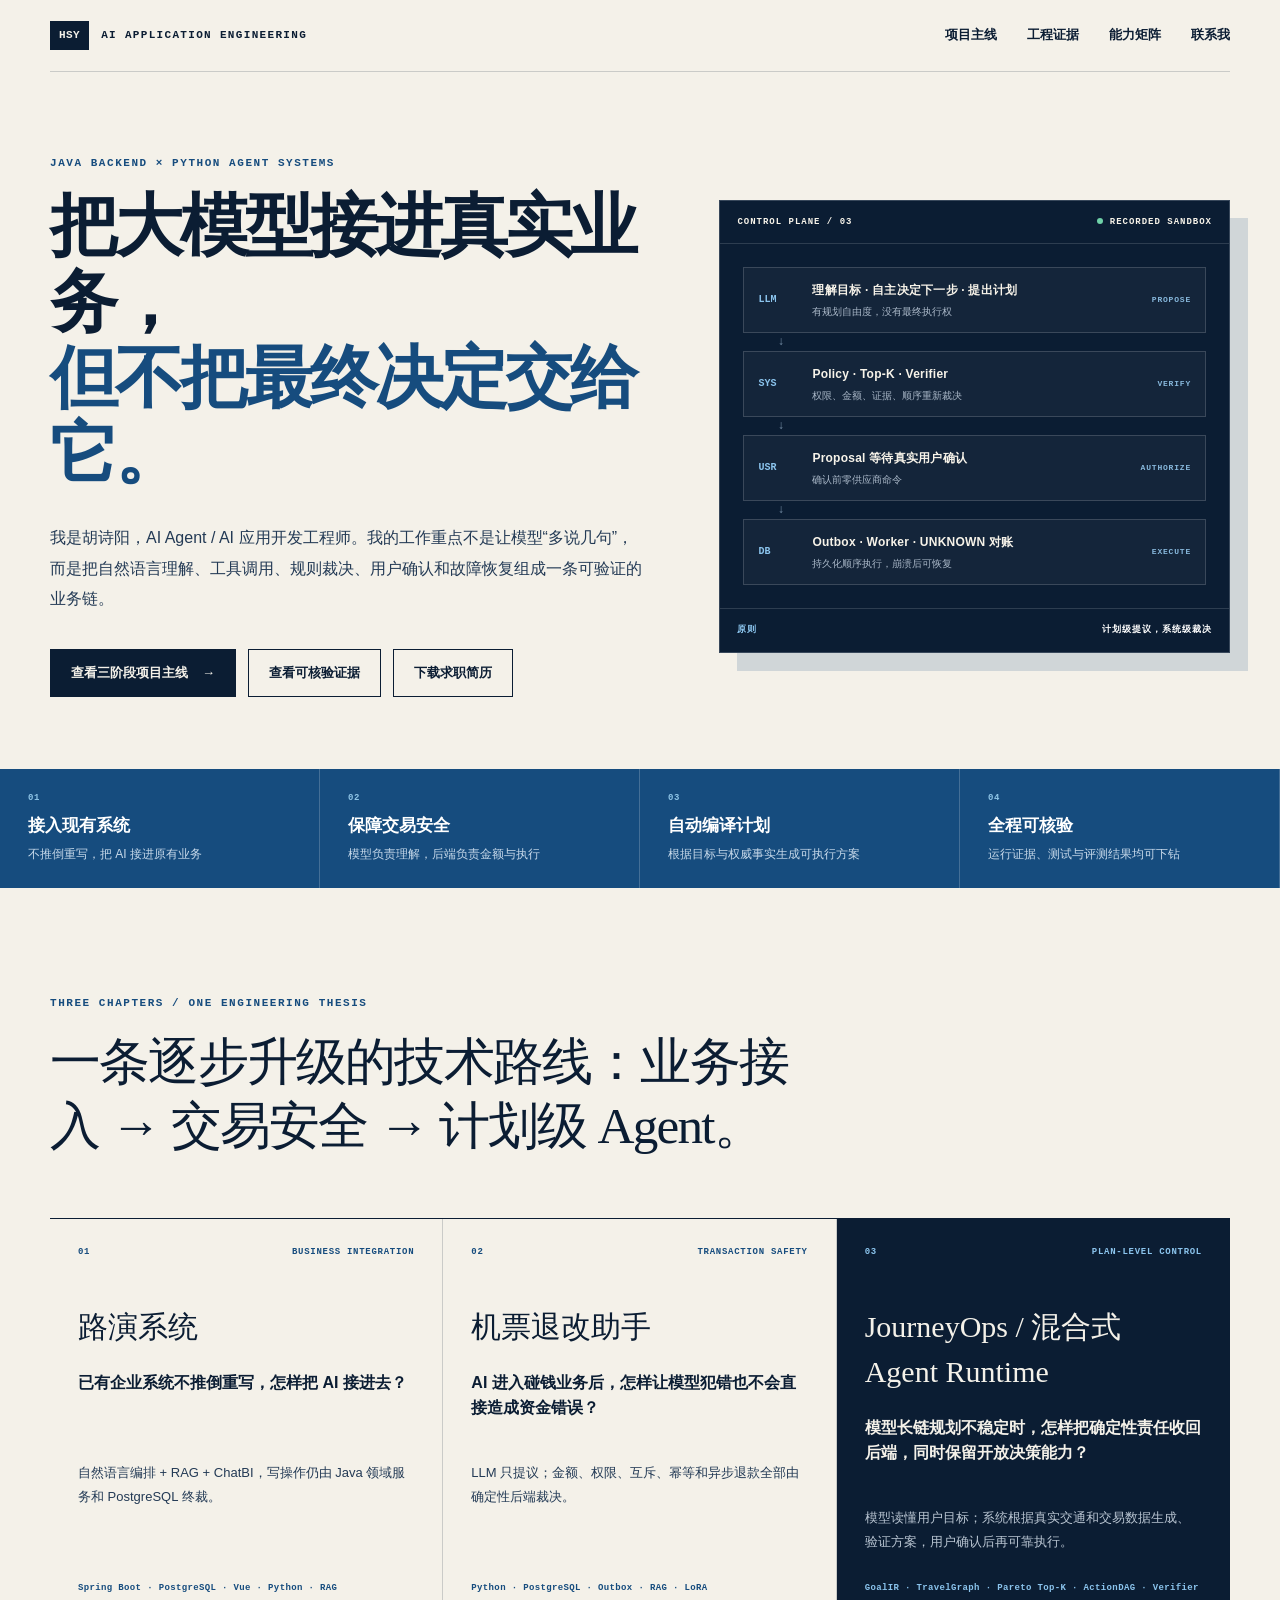
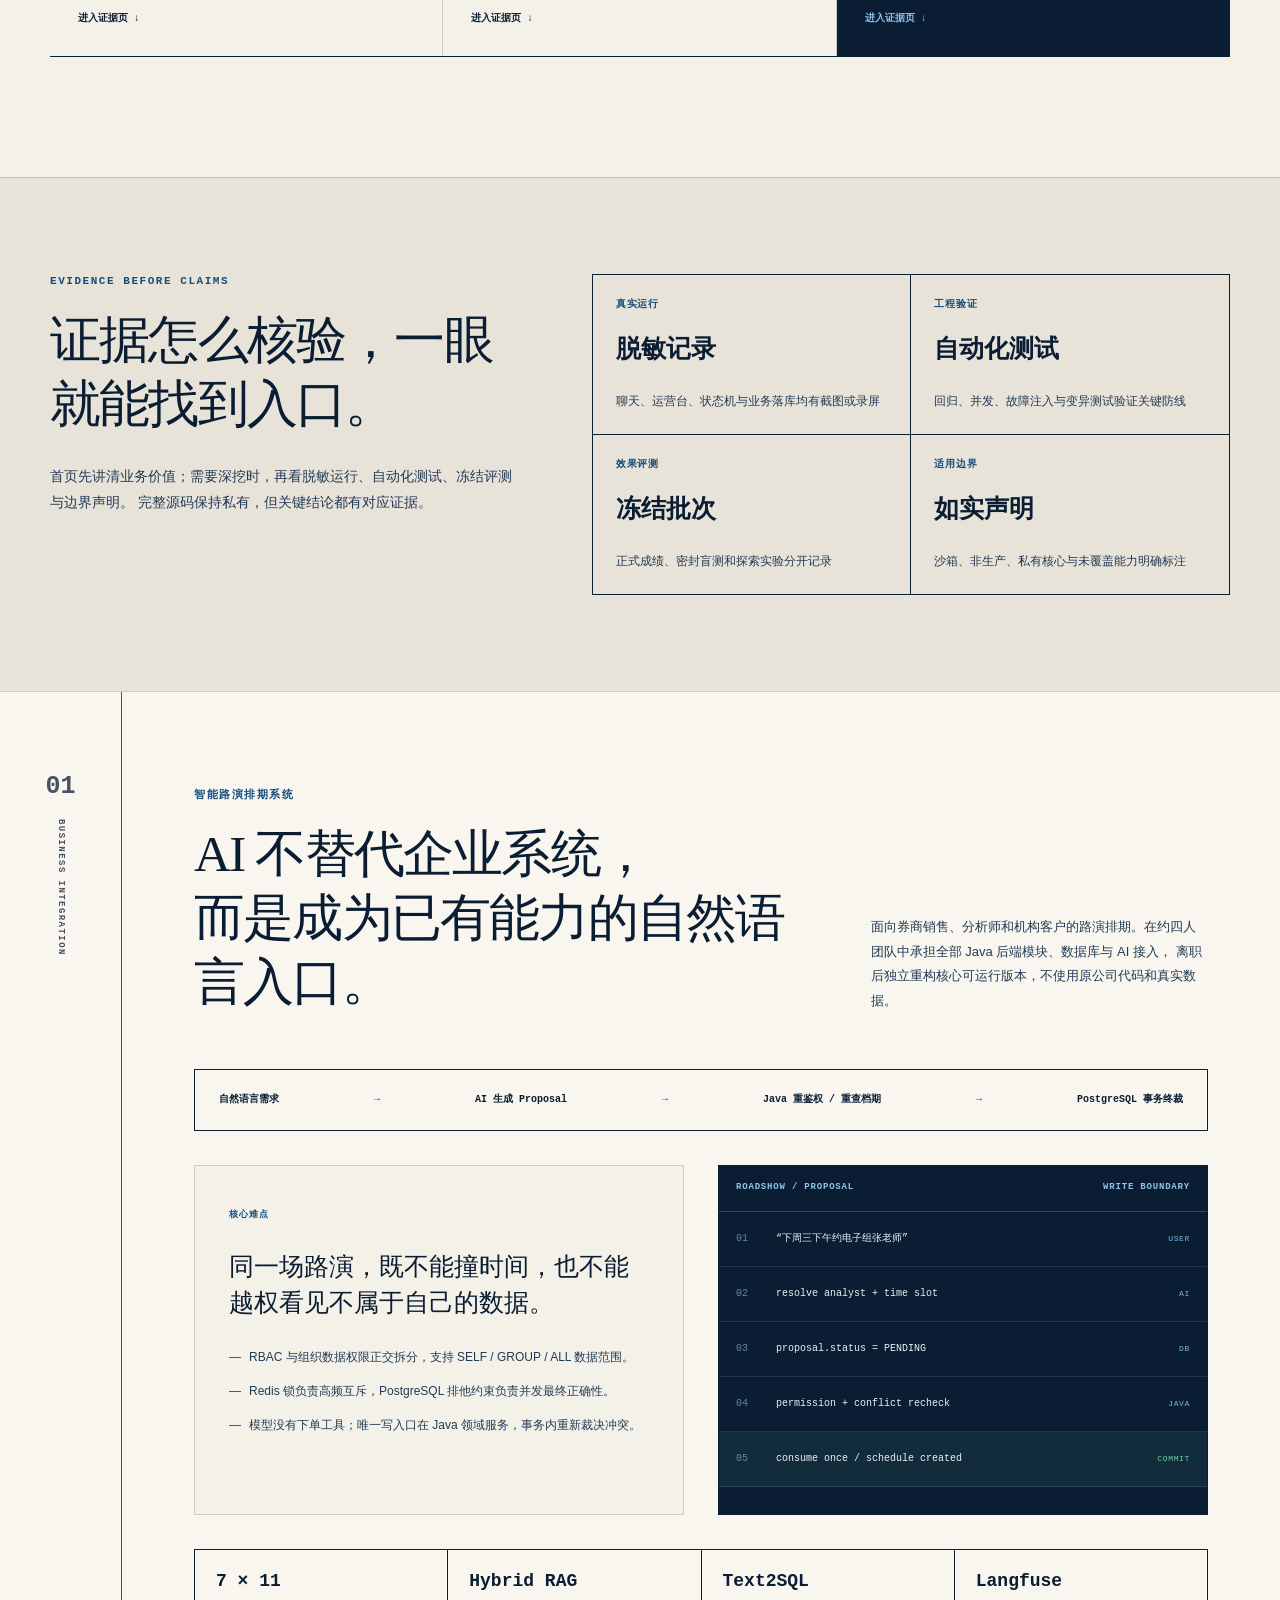
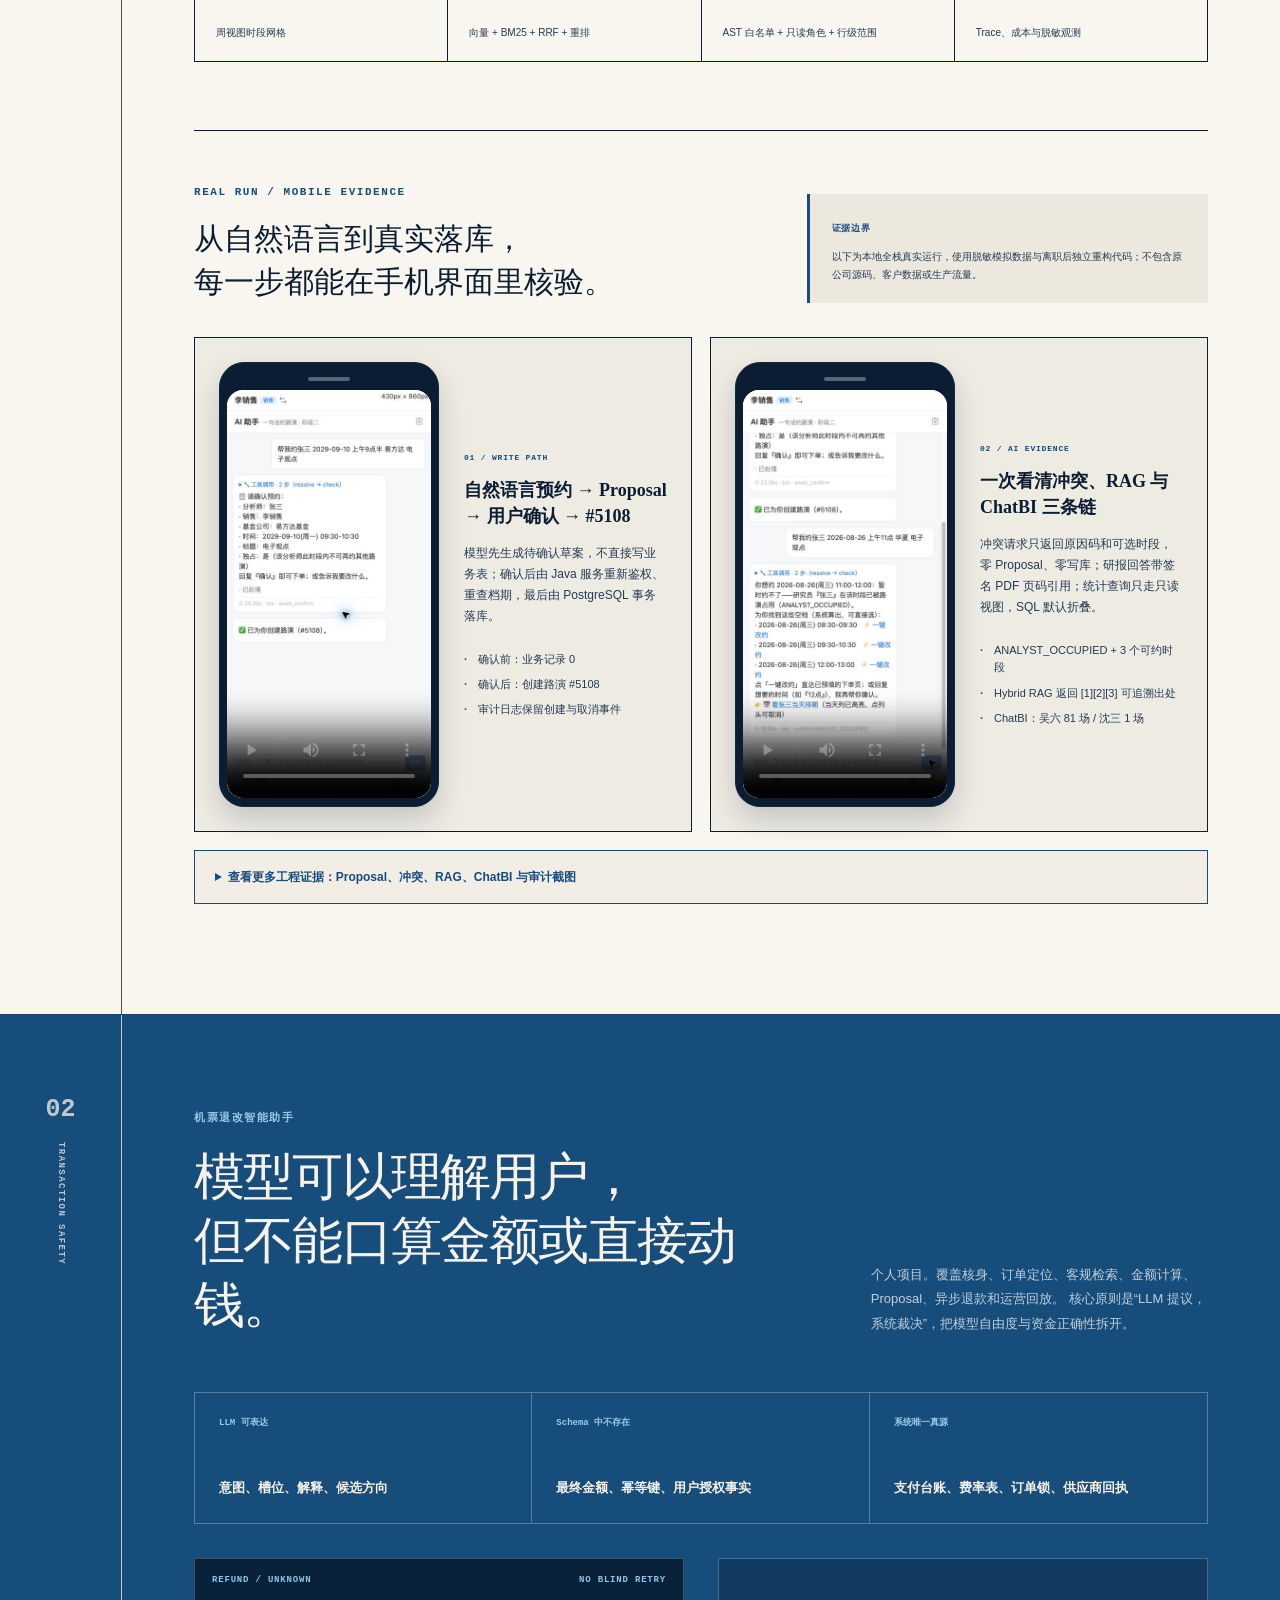
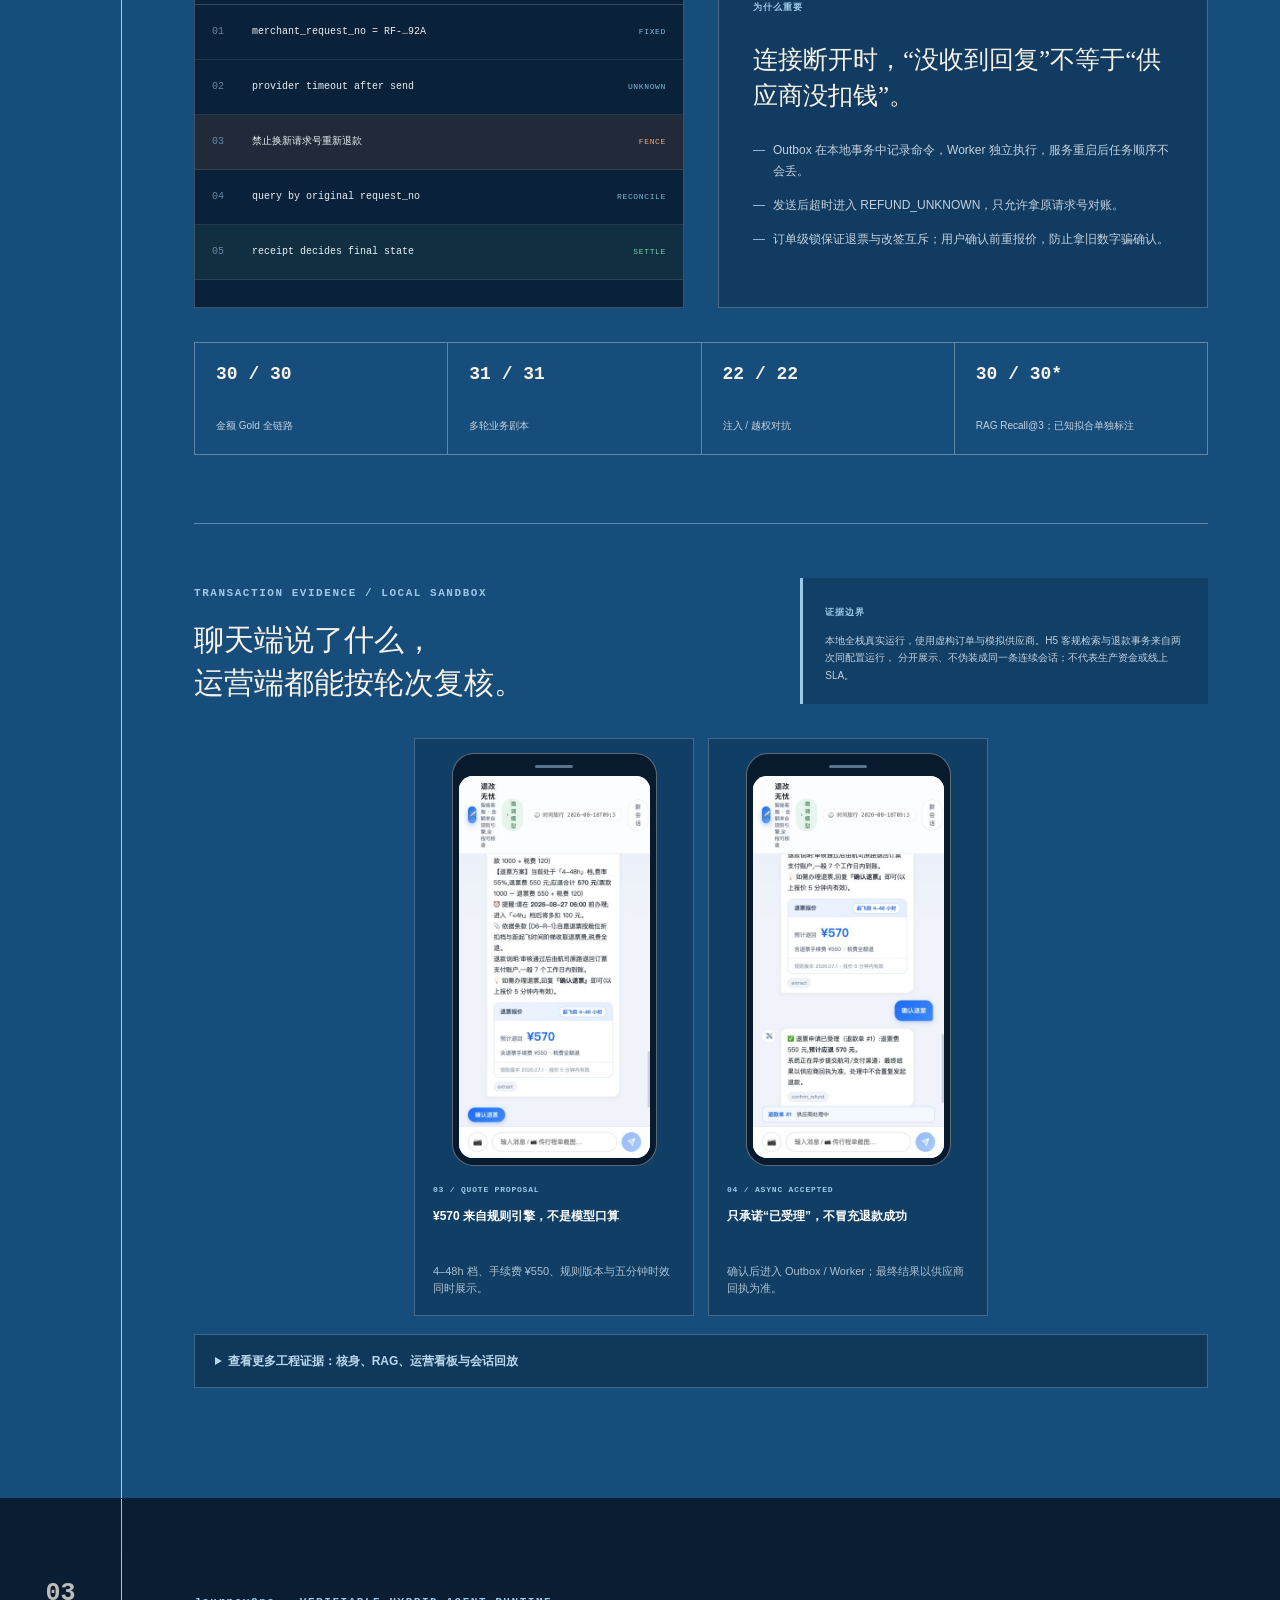
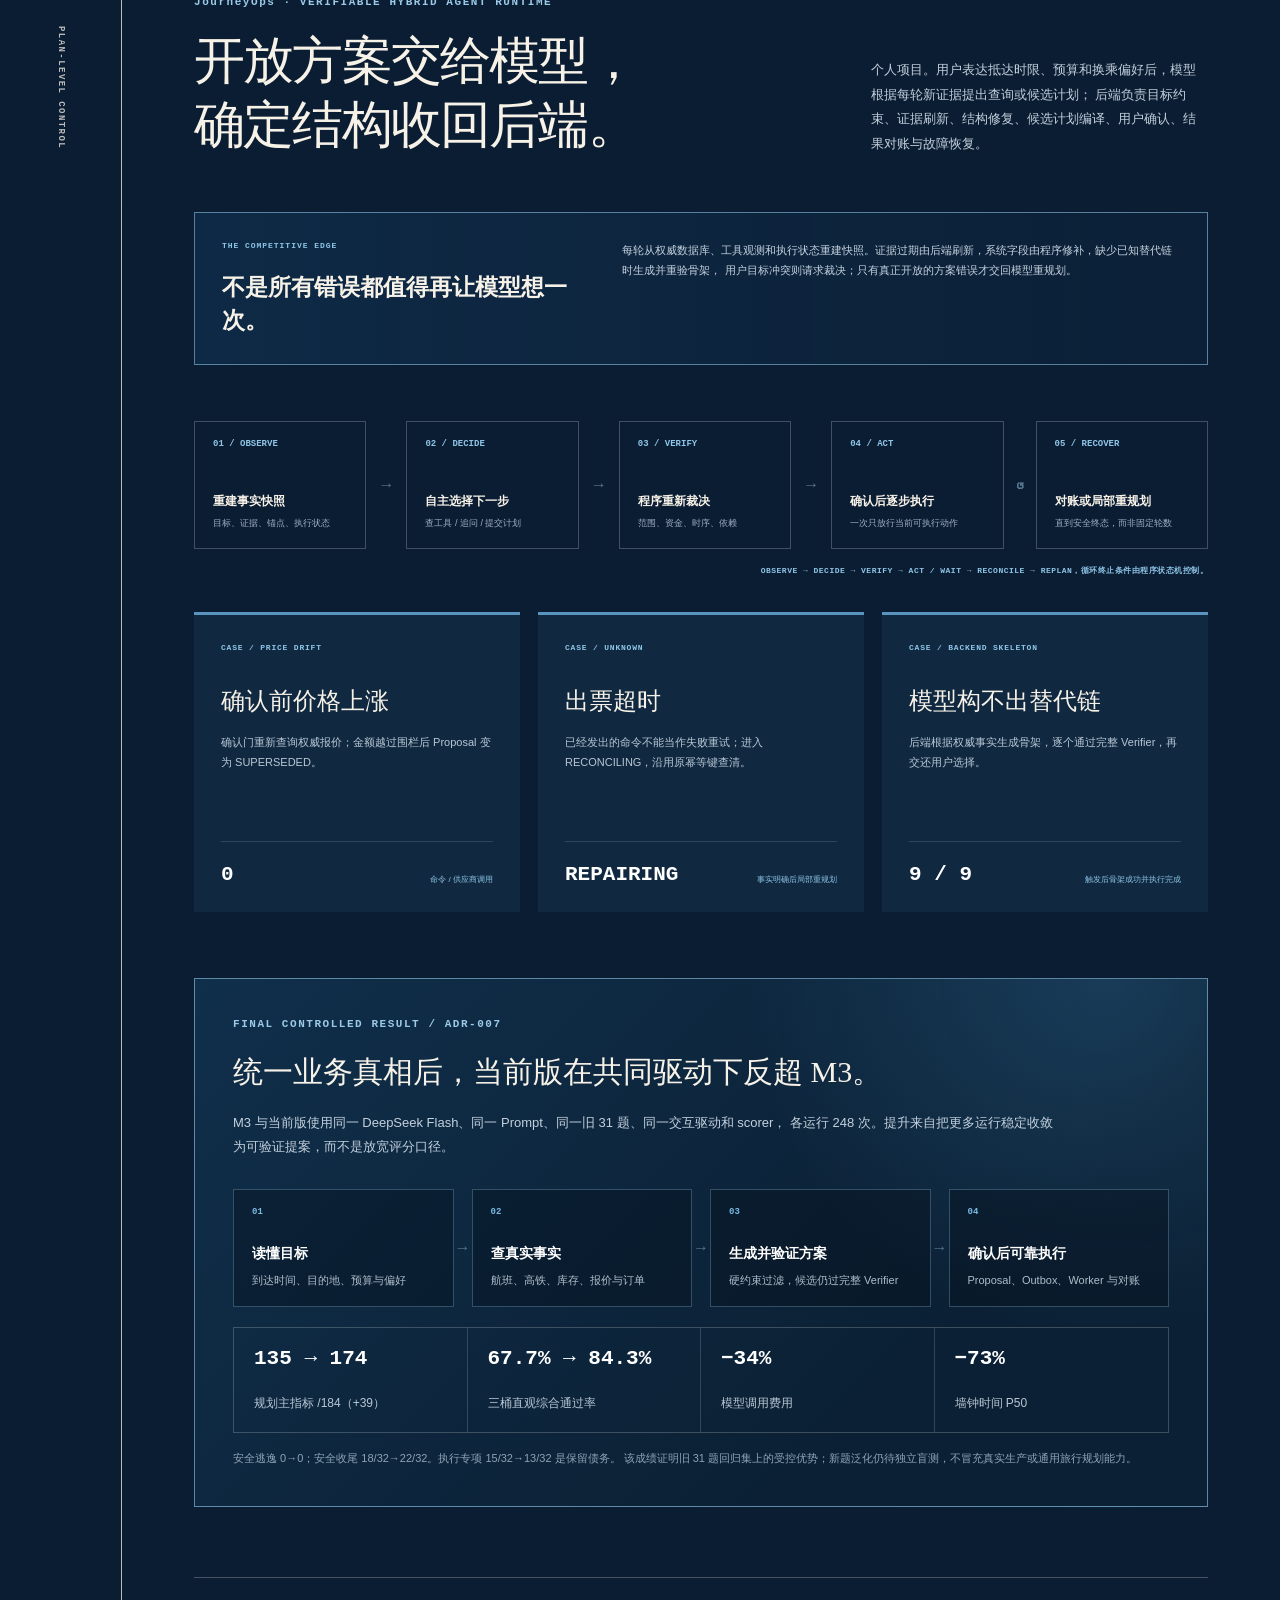
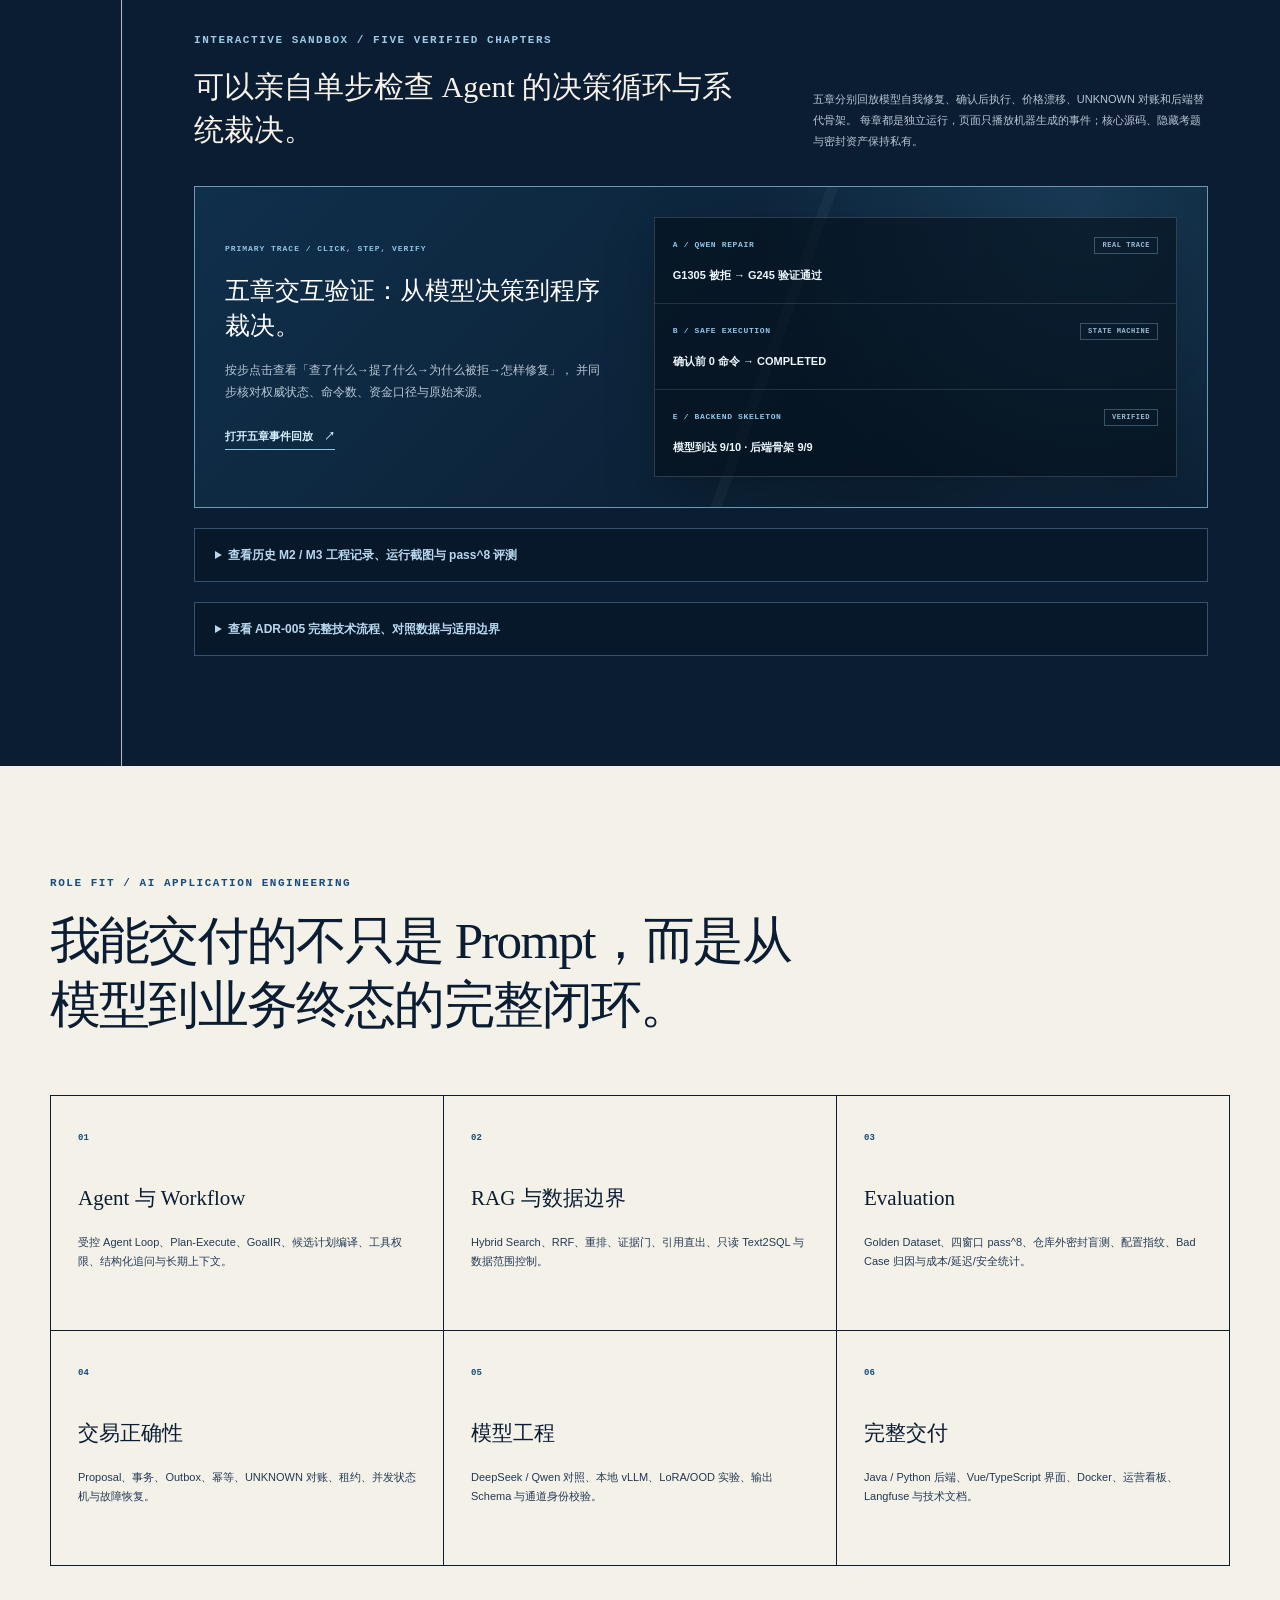
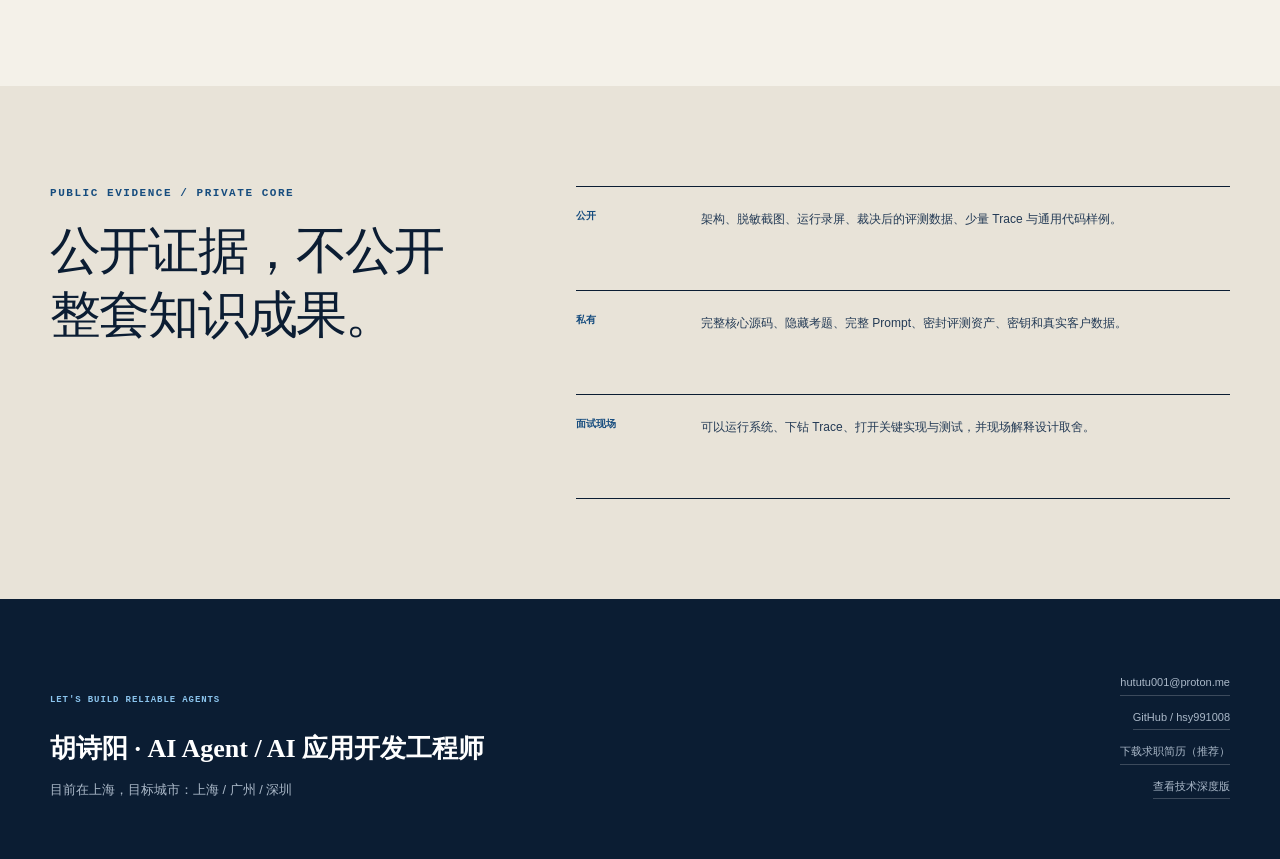
==== commit 2eace1ae: "Update JourneyOps controlled evaluation results" ====
--- a/index.html
+++ b/index.html
@@ -1,2 +1,2 @@
-<!DOCTYPE html><html lang="zh-CN"><head><meta charSet="utf-8"/><meta name="viewport" content="width=device-width, initial-scale=1"/><link rel="preload" href="/evidence/refund/04-refund-quote-proposal.png" as="image"/><link rel="preload" href="/evidence/refund/05-refund-accepted-async.png" as="image"/><link rel="preload" href="/evidence/roadshow/02-proposal-await-confirm.png" as="image"/><link rel="preload" href="/evidence/roadshow/04-conflict-suggestions.png" as="image"/><link rel="preload" href="/evidence/roadshow/05-rag-citations.png" as="image"/><link rel="preload" href="/evidence/roadshow/06-chatbi-extremes.png" as="image"/><link rel="preload" href="/evidence/roadshow/07-audit-create-cancel.png" as="image"/><link rel="preload" href="/evidence/refund/01-order-disambiguation-masked.png" as="image"/><link rel="preload" href="/evidence/refund/03-rag-rules-citations.png" as="image"/><link rel="preload" href="/evidence/refund/06-operations-dashboard.png" as="image"/><link rel="stylesheet" href="/_next/static/css/index.B6TDq6yY.css" data-rsc-css-href="/_next/static/css/index.B6TDq6yY.css" data-precedence="vite-rsc/importer-resources"/><link rel="modulepreload" fetchPriority="low" href="/_next/static/chunks/index-D_5j41CS.js"/><script src="/_next/static/chunks/rolldown-runtime-C60lm6uB.js" type="module" async=""></script><script src="/_next/static/chunks/framework-BgSIrAUN.js" type="module" async=""></script><link rel="modulepreload" href="/_next/static/chunks/layout-segment-context-BFf8ASzT.js" crossorigin=""/><link rel="preload" href="/evidence/refund/08-session-confirm-async.png" as="image"/><link rel="preload" href="/evidence/journeyops/01-normal-completed.png" as="image"/><link rel="preload" href="/evidence/journeyops/02-price-drift-zero-call.png" as="image"/><link rel="preload" href="/evidence/journeyops/03-ticketing-unknown.png" as="image"/><link rel="preload" href="/evidence/journeyops/05-evaluation-dashboard.png" as="image"/><link rel="preload" href="/evidence/journeyops/06-trace-s09-verified.png" as="image"/><title>胡诗阳｜AI Agent 应用开发工程师</title><meta name="description" content="Java + Python AI 应用工程作品集：企业业务接入、高风险交易裁决、混合式 Agent Runtime、计划编译器与可证不可行性。"/><meta property="og:title" content="胡诗阳｜AI 应用开发工程师"/><meta property="og:description" content="可验证、可恢复的混合式 Agent Runtime。三个连续项目，展示 AI 如何进入真实业务。"/><meta property="og:type" content="website"/><meta property="og:image" content="http://localhost:3000/og.png"/><meta property="og:image:width" content="1200"/><meta property="og:image:height" content="630"/><meta property="og:image:alt" content="胡诗阳 AI 应用开发工程师作品集"/><meta name="twitter:card" content="summary_large_image"/><meta name="twitter:title" content="胡诗阳｜AI 应用开发工程师"/><meta name="twitter:description" content="计划级提议，系统级裁决。"/><meta name="twitter:image" content="http://localhost:3000/og.png"/><link rel="shortcut icon" href="/favicon.svg"/><link rel="icon" href="/favicon.svg"/><link rel="canonical" href="http://localhost:3000"/><script>Object.assign(((self[Symbol.for("vinext.navigationRuntime")]??={bootstrap:{routeManifest:null},functions:{}}).bootstrap.rsc??={rsc:[]}),{params:{},nav:{"pathname":"/","searchParams":[]}})</script><link rel="modulepreload" href="/_next/static/chunks/index-D_5j41CS.js" />
-</head><body><main><header class="topbar"><a class="identity" href="#top" aria-label="返回首页"><span class="identity-mark">HSY</span><span>AI APPLICATION ENGINEERING</span></a><nav aria-label="主导航"><a href="#projects">项目主线</a><a href="#evidence">工程证据</a><a href="#capabilities">能力矩阵</a><a href="#contact">联系我</a></nav></header><section class="hero" id="top"><div class="hero-copy"><p class="eyebrow">JAVA BACKEND × PYTHON AGENT SYSTEMS</p><h1>把大模型接进真实业务，<br/><span>但不把最终决定交给它。</span></h1><p class="hero-intro">我是胡诗阳，AI Agent / AI 应用开发工程师。我的工作重点不是让模型“多说几句”， 而是把自然语言理解、工具调用、规则裁决、用户确认和故障恢复组成一条可验证的业务链。</p><div class="hero-actions"><a class="button button-primary" href="#projects">查看三阶段项目主线 <span aria-hidden="true">→</span></a><a class="button button-secondary" href="#evidence">查看可核验证据</a><a class="button button-secondary" href="/胡诗阳-AI应用开发工程师-简历.pdf" target="_blank">下载求职简历</a></div></div><div class="system-panel" aria-label="系统控制边界示意"><div class="panel-head"><span>CONTROL PLANE / 03</span><span class="live-dot">RECORDED SANDBOX</span></div><div class="system-flow"><div class="flow-row"><span class="flow-code">LLM</span><div><strong>理解目标 · 自主决定下一步 · 提出计划</strong><small>有规划自由度，没有最终执行权</small></div><span class="flow-status">PROPOSE</span></div><span class="flow-arrow">↓</span><div class="flow-row"><span class="flow-code">SYS</span><div><strong>Policy · Top-K · Verifier</strong><small>权限、金额、证据、顺序重新裁决</small></div><span class="flow-status">VERIFY</span></div><span class="flow-arrow">↓</span><div class="flow-row"><span class="flow-code">USR</span><div><strong>Proposal 等待真实用户确认</strong><small>确认前零供应商命令</small></div><span class="flow-status">AUTHORIZE</span></div><span class="flow-arrow">↓</span><div class="flow-row"><span class="flow-code">DB</span><div><strong>Outbox · Worker · UNKNOWN 对账</strong><small>持久化顺序执行，崩溃后可恢复</small></div><span class="flow-status">EXECUTE</span></div></div><div class="panel-foot"><span>原则</span><strong>计划级提议，系统级裁决</strong></div></div></section><section class="signal-strip" aria-label="作品集关键信号"><div><small>01</small><strong>接入现有系统</strong><span>不推倒重写，把 AI 接进原有业务</span></div><div><small>02</small><strong>保障交易安全</strong><span>模型负责理解，后端负责金额与执行</span></div><div><small>03</small><strong>自动编译计划</strong><span>根据目标与权威事实生成可执行方案</span></div><div><small>04</small><strong>全程可核验</strong><span>运行证据、测试与评测结果均可下钻</span></div></section><section class="project-line" id="projects"><div class="section-heading"><p class="eyebrow">THREE CHAPTERS / ONE ENGINEERING THESIS</p><h2>一条逐步升级的技术路线：业务接入 → 交易安全 → 计划级 Agent。</h2></div><div class="project-grid"><a class="project-card" href="#roadshow"><div class="project-meta"><span>01</span><span>BUSINESS INTEGRATION</span></div><h3>路演系统</h3><p class="project-question">已有企业系统不推倒重写，怎样把 AI 接进去？</p><p class="project-answer">自然语言编排 + RAG + ChatBI，写操作仍由 Java 领域服务和 PostgreSQL 终裁。</p><p class="project-tech">Spring Boot · PostgreSQL · Vue · Python · RAG</p><span class="project-link">进入证据页 ↓</span></a><a class="project-card" href="#refund"><div class="project-meta"><span>02</span><span>TRANSACTION SAFETY</span></div><h3>机票退改助手</h3><p class="project-question">AI 进入碰钱业务后，怎样让模型犯错也不会直接造成资金错误？</p><p class="project-answer">LLM 只提议；金额、权限、互斥、幂等和异步退款全部由确定性后端裁决。</p><p class="project-tech">Python · PostgreSQL · Outbox · RAG · LoRA</p><span class="project-link">进入证据页 ↓</span></a><a class="project-card" href="#journeyops"><div class="project-meta"><span>03</span><span>PLAN-LEVEL CONTROL</span></div><h3>JourneyOps / 混合式 Agent Runtime</h3><p class="project-question">模型长链规划不稳定时，怎样把确定性责任收回后端，同时保留开放决策能力？</p><p class="project-answer">模型读懂用户目标；系统根据真实交通和交易数据生成、验证方案，用户确认后再可靠执行。</p><p class="project-tech">GoalIR · TravelGraph · Pareto Top-K · ActionDAG · Verifier</p><span class="project-link">进入证据页 ↓</span></a></div></section><section class="evidence-ledger" id="evidence"><div class="ledger-intro"><p class="eyebrow">EVIDENCE BEFORE CLAIMS</p><h2>证据怎么核验，一眼就能找到入口。</h2><p>首页先讲清业务价值；需要深挖时，再看脱敏运行、自动化测试、冻结评测与边界声明。 完整源码保持私有，但关键结论都有对应证据。</p></div><div class="ledger-grid"><div class="ledger-cell"><span>真实运行</span><strong>脱敏记录</strong><small>聊天、运营台、状态机与业务落库均有截图或录屏</small></div><div class="ledger-cell"><span>工程验证</span><strong>自动化测试</strong><small>回归、并发、故障注入与变异测试验证关键防线</small></div><div class="ledger-cell"><span>效果评测</span><strong>冻结批次</strong><small>正式成绩、密封盲测和探索实验分开记录</small></div><div class="ledger-cell"><span>适用边界</span><strong>如实声明</strong><small>沙箱、非生产、私有核心与未覆盖能力明确标注</small></div></div></section><section class="chapter chapter-light" id="roadshow"><div class="chapter-rail"><span>01</span><small>BUSINESS INTEGRATION</small></div><div class="chapter-main"><div class="chapter-head"><div><p class="eyebrow">智能路演排期系统</p><h2>AI 不替代企业系统，<br/>而是成为已有能力的自然语言入口。</h2></div><p class="chapter-summary">面向券商销售、分析师和机构客户的路演排期。在约四人团队中承担全部 Java 后端模块、数据库与 AI 接入， 离职后独立重构核心可运行版本，不使用原公司代码和真实数据。</p></div><div class="architecture-strip" aria-label="路演系统写操作控制链"><span>自然语言需求</span><b>→</b><span>AI 生成 Proposal</span><b>→</b><span>Java 重鉴权 / 重查档期</span><b>→</b><span>PostgreSQL 事务终裁</span></div><div class="chapter-columns"><div class="case-block"><span class="case-label">核心难点</span><h3>同一场路演，既不能撞时间，也不能越权看见不属于自己的数据。</h3><ul><li>RBAC 与组织数据权限正交拆分，支持 SELF / GROUP / ALL 数据范围。</li><li>Redis 锁负责高频互斥，PostgreSQL 排他约束负责并发最终正确性。</li><li>模型没有下单工具；唯一写入口在 Java 领域服务，事务内重新裁决冲突。</li></ul></div><div class="trace-window light-window"><div class="trace-title"><span>ROADSHOW / PROPOSAL</span><span>WRITE BOUNDARY</span></div><div class="trace-line"><i>01</i><span>“下周三下午约电子组张老师”</span><em>USER</em></div><div class="trace-line"><i>02</i><span>resolve analyst + time slot</span><em>AI</em></div><div class="trace-line"><i>03</i><span>proposal.status = PENDING</span><em>DB</em></div><div class="trace-line"><i>04</i><span>permission + conflict recheck</span><em>JAVA</em></div><div class="trace-line success"><i>05</i><span>consume once / schedule created</span><em>COMMIT</em></div></div></div><div class="evidence-row"><div><strong>7 × 11</strong><span>周视图时段网格</span></div><div><strong>Hybrid RAG</strong><span>向量 + BM25 + RRF + 重排</span></div><div><strong>Text2SQL</strong><span>AST 白名单 + 只读角色 + 行级范围</span></div><div><strong>Langfuse</strong><span>Trace、成本与脱敏观测</span></div></div><div class="roadshow-proof"><div class="roadshow-proof-head"><div><p class="eyebrow">REAL RUN / MOBILE EVIDENCE</p><h3>从自然语言到真实落库，<br/>每一步都能在手机界面里核验。</h3></div><div class="roadshow-boundary"><strong>证据边界</strong><p>以下为本地全栈真实运行，使用脱敏模拟数据与离职后独立重构代码；不包含原公司源码、客户数据或生产流量。</p></div></div><div class="roadshow-video-grid"><article class="roadshow-video-card"><div class="phone-shell"><span class="phone-speaker" aria-hidden="true"></span><video controls="" playsInline="" preload="metadata" poster="/evidence/roadshow/02-proposal-await-confirm.png" aria-label="路演预约 Proposal 到确认落库的真实 H5 录屏"><source src="/videos/Roadshow-proposal-main.mp4" type="video/mp4"/><track kind="captions" src="/captions/roadshow-proposal.zh.vtt" srcLang="zh-CN" label="中文" default=""/></video></div><div class="roadshow-video-copy"><b>01 / WRITE PATH</b><strong>自然语言预约 → Proposal → 用户确认 → #5108</strong><p>模型先生成待确认草案，不直接写业务表；确认后由 Java 服务重新鉴权、重查档期，最后由 PostgreSQL 事务落库。</p><ul><li>确认前：业务记录 0</li><li>确认后：创建路演 #5108</li><li>审计日志保留创建与取消事件</li></ul></div></article><article class="roadshow-video-card"><div class="phone-shell"><span class="phone-speaker" aria-hidden="true"></span><video controls="" playsInline="" preload="metadata" poster="/evidence/roadshow/04-conflict-suggestions.png" aria-label="冲突检测、研报 RAG 与 ChatBI 的真实 H5 录屏"><source src="/videos/Roadshow-ai-evidence.mp4" type="video/mp4"/><track kind="captions" src="/captions/roadshow-ai-evidence.zh.vtt" srcLang="zh-CN" label="中文" default=""/></video></div><div class="roadshow-video-copy"><b>02 / AI EVIDENCE</b><strong>一次看清冲突、RAG 与 ChatBI 三条链</strong><p>冲突请求只返回原因码和可选时段，零 Proposal、零写库；研报回答带签名 PDF 页码引用；统计查询只走只读视图，SQL 默认折叠。</p><ul><li>ANALYST_OCCUPIED + 3 个可约时段</li><li>Hybrid RAG 返回 [1][2][3] 可追溯出处</li><li>ChatBI：吴六 81 场 / 沈三 1 场</li></ul></div></article></div><details class="evidence-details evidence-details-light"><summary>查看更多工程证据：Proposal、冲突、RAG、ChatBI 与审计截图</summary><div class="roadshow-shot-grid" aria-label="路演项目真实运行截图"><a href="/evidence/roadshow/02-proposal-await-confirm.png" target="_blank" rel="noreferrer"><img src="/evidence/roadshow/02-proposal-await-confirm.png" alt="等待用户确认的路演 Proposal"/><span><b>PROPOSAL</b><strong>模型草案与业务提交分离</strong></span></a><a href="/evidence/roadshow/04-conflict-suggestions.png" target="_blank" rel="noreferrer"><img src="/evidence/roadshow/04-conflict-suggestions.png" alt="研究员档期冲突与推荐空档"/><span><b>CONFLICT</b><strong>冲突拦截与一键改约</strong></span></a><a href="/evidence/roadshow/05-rag-citations.png" target="_blank" rel="noreferrer"><img src="/evidence/roadshow/05-rag-citations.png" alt="带签名研报出处的 RAG 回答"/><span><b>RAG</b><strong>答案与研报页码可追溯</strong></span></a><a href="/evidence/roadshow/06-chatbi-extremes.png" target="_blank" rel="noreferrer"><img src="/evidence/roadshow/06-chatbi-extremes.png" alt="ChatBI 统计分析结果"/><span><b>CHATBI</b><strong>只读统计与 SQL 下钻</strong></span></a><a href="/evidence/roadshow/07-audit-create-cancel.png" target="_blank" rel="noreferrer"><img src="/evidence/roadshow/07-audit-create-cancel.png" alt="路演创建与取消审计日志"/><span><b>AUDIT</b><strong>状态变更留痕，不抹记录</strong></span></a></div></details></div></div></section><section class="chapter chapter-blue" id="refund"><div class="chapter-rail"><span>02</span><small>TRANSACTION SAFETY</small></div><div class="chapter-main"><div class="chapter-head"><div><p class="eyebrow">机票退改智能助手</p><h2>模型可以理解用户，<br/>但不能口算金额或直接动钱。</h2></div><p class="chapter-summary">个人项目。覆盖核身、订单定位、客规检索、金额计算、Proposal、异步退款和运营回放。 核心原则是“LLM 提议，系统裁决”，把模型自由度与资金正确性拆开。</p></div><div class="safety-schema"><div><span>LLM 可表达</span><strong>意图、槽位、解释、候选方向</strong></div><div><span>Schema 中不存在</span><strong>最终金额、幂等键、用户授权事实</strong></div><div><span>系统唯一真源</span><strong>支付台账、费率表、订单锁、供应商回执</strong></div></div><div class="chapter-columns"><div class="trace-window dark-window"><div class="trace-title"><span>REFUND / UNKNOWN</span><span>NO BLIND RETRY</span></div><div class="trace-line"><i>01</i><span>merchant_request_no = RF-…92A</span><em>FIXED</em></div><div class="trace-line"><i>02</i><span>provider timeout after send</span><em>UNKNOWN</em></div><div class="trace-line warn"><i>03</i><span>禁止换新请求号重新退款</span><em>FENCE</em></div><div class="trace-line"><i>04</i><span>query by original request_no</span><em>RECONCILE</em></div><div class="trace-line success"><i>05</i><span>receipt decides final state</span><em>SETTLE</em></div></div><div class="case-block inverted"><span class="case-label">为什么重要</span><h3>连接断开时，“没收到回复”不等于“供应商没扣钱”。</h3><ul><li>Outbox 在本地事务中记录命令，Worker 独立执行，服务重启后任务顺序不会丢。</li><li>发送后超时进入 REFUND_UNKNOWN，只允许拿原请求号对账。</li><li>订单级锁保证退票与改签互斥；用户确认前重报价，防止拿旧数字骗确认。</li></ul></div></div><div class="evidence-row inverted-row"><div><strong>30 / 30</strong><span>金额 Gold 全链路</span></div><div><strong>31 / 31</strong><span>多轮业务剧本</span></div><div><strong>22 / 22</strong><span>注入 / 越权对抗</span></div><div><strong>30 / 30*</strong><span>RAG Recall@3；已知拟合单独标注</span></div></div><div class="refund-proof"><div class="refund-proof-head"><div><p class="eyebrow">TRANSACTION EVIDENCE / LOCAL SANDBOX</p><h3>聊天端说了什么，<br/>运营端都能按轮次复核。</h3></div><div class="refund-proof-note"><strong>证据边界</strong><p>本地全栈真实运行，使用虚构订单与模拟供应商。H5 客规检索与退款事务来自两次同配置运行， 分开展示、不伪装成同一条连续会话；不代表生产资金或线上 SLA。</p></div></div><div class="refund-phone-grid refund-primary-grid" aria-label="退改助手 H5 关键运行截图"><a href="/evidence/refund/04-refund-quote-proposal.png" target="_blank" rel="noreferrer"><div class="refund-phone-shell"><img src="/evidence/refund/04-refund-quote-proposal.png" alt="应退 570 元的退款报价 Proposal"/></div><span><b>03 / QUOTE PROPOSAL</b><strong>¥570 来自规则引擎，不是模型口算</strong><small>4–48h 档、手续费 ¥550、规则版本与五分钟时效同时展示。</small></span></a><a href="/evidence/refund/05-refund-accepted-async.png" target="_blank" rel="noreferrer"><div class="refund-phone-shell"><img src="/evidence/refund/05-refund-accepted-async.png" alt="用户确认后退款进入异步受理状态"/></div><span><b>04 / ASYNC ACCEPTED</b><strong>只承诺“已受理”，不冒充退款成功</strong><small>确认后进入 Outbox / Worker；最终结果以供应商回执为准。</small></span></a></div><details class="evidence-details evidence-details-dark"><summary>查看更多工程证据：核身、RAG、运营看板与会话回放</summary><div class="refund-phone-grid refund-secondary-grid"><a href="/evidence/refund/01-order-disambiguation-masked.png" target="_blank" rel="noreferrer"><div class="refund-phone-shell"><img src="/evidence/refund/01-order-disambiguation-masked.png" alt="未核身时订单消歧卡对姓名和金额做脱敏"/></div><span><b>01 / IDENTITY GATE</b><strong>核身前：姓名脱敏、金额不可见</strong><small>尾号 6672 命中两笔订单，先消歧再办理。</small></span></a><a href="/evidence/refund/03-rag-rules-citations.png" target="_blank" rel="noreferrer"><div class="refund-phone-shell"><img src="/evidence/refund/03-rag-rules-citations.png" alt="东航 K 舱客规 RAG 回答及检索编号"/></div><span><b>02 / GROUNDED RAG</b><strong>条款原文、来源与检索编号齐全</strong><small>回答来自 Hybrid Retrieval，不用模型记忆编客规。</small></span></a></div><div class="refund-admin-grid"><a href="/evidence/refund/06-operations-dashboard.png" target="_blank" rel="noreferrer"><img src="/evidence/refund/06-operations-dashboard.png" alt="退改助手运营看板，展示会话、LoRA 通道和异常指标"/><span><b>OPERATIONS</b><strong>业务、模型与资金异常放在同一运营面</strong><small>自助解决、LoRA 通道、转人工、UNKNOWN 与失败状态分开统计。</small></span></a><a href="/evidence/refund/08-session-confirm-async.png" target="_blank" rel="noreferrer"><img src="/evidence/refund/08-session-confirm-async.png" alt="同一退款会话从核身、LoRA 报价到确认受理的运营回放"/><span><b>SESSION REPLAY</b><strong>同一会话逐轮回放：核身 → LoRA → 报价 → 确认</strong><small>运营端能复核 1120 / 550 / 570 与确认话术，没有泄露资金幂等键。</small></span></a></div></details></div></div></section><section class="chapter chapter-ink" id="journeyops"><div class="chapter-rail"><span>03</span><small>PLAN-LEVEL CONTROL</small></div><div class="chapter-main"><div class="chapter-head"><div><p class="eyebrow">JourneyOps · VERIFIABLE HYBRID AGENT RUNTIME</p><h2>开放方案交给模型，<br/>确定结构收回后端。</h2></div><p class="chapter-summary">个人项目。用户表达抵达时限、预算和换乘偏好后，模型根据每轮新证据提出查询或候选计划； 后端负责目标约束、证据刷新、结构修复、候选计划编译、用户确认、结果对账与故障恢复。</p></div><div class="autonomy-callout"><div><span>THE COMPETITIVE EDGE</span><strong>不是所有错误都值得再让模型想一次。</strong></div><p>每轮从权威数据库、工具观测和执行状态重建快照。证据过期由后端刷新，系统字段由程序修补，缺少已知替代链时生成并重验骨架， 用户目标冲突则请求裁决；只有真正开放的方案错误才交回模型重规划。</p></div><div class="journey-flow" aria-label="JourneyOps 闭环自主决策循环"><div><span>01 / OBSERVE</span><strong>重建事实快照</strong><small>目标、证据、锚点、执行状态</small></div><b>→</b><div><span>02 / DECIDE</span><strong>自主选择下一步</strong><small>查工具 / 追问 / 提交计划</small></div><b>→</b><div><span>03 / VERIFY</span><strong>程序重新裁决</strong><small>范围、资金、时序、依赖</small></div><b>→</b><div><span>04 / ACT</span><strong>确认后逐步执行</strong><small>一次只放行当前可执行动作</small></div><b>↺</b><div><span>05 / RECOVER</span><strong>对账或局部重规划</strong><small>直到安全终态，而非固定轮数</small></div></div><p class="loop-caption">OBSERVE → DECIDE → VERIFY → ACT / WAIT → RECONCILE → REPLAN，循环终止条件由程序状态机控制。</p><div class="journey-cases"><article><span>CASE / PRICE DRIFT</span><h3>确认前价格上涨</h3><p>确认门重新查询权威报价；金额越过围栏后 Proposal 变为 SUPERSEDED。</p><div class="case-result"><strong>0</strong><small>命令 / 供应商调用</small></div></article><article><span>CASE / UNKNOWN</span><h3>出票超时</h3><p>已经发出的命令不能当作失败重试；进入 RECONCILING，沿用原幂等键查清。</p><div class="case-result"><strong>REPAIRING</strong><small>事实明确后局部重规划</small></div></article><article><span>CASE / BACKEND SKELETON</span><h3>模型构不出替代链</h3><p>后端根据权威事实生成骨架，逐个通过完整 Verifier，再交还用户选择。</p><div class="case-result"><strong>9 / 9</strong><small>触发后骨架成功并执行完成</small></div></article></div><div class="compiler-summary" aria-labelledby="compiler-summary-title"><div class="compiler-summary-copy"><p class="eyebrow">LATEST RESULT / ADR-005</p><h3 id="compiler-summary-title">把确定性规划从“模型手写”，升级为“系统编译”。</h3><p>模型继续理解自然语言、歧义和开放偏好；后端把明确目标与权威交通事实组合成可执行方案。 有解时给出候选，无解时给出可核验原因，证据不足时明确说“现在不能判断”。</p></div><div class="compiler-summary-flow" aria-label="计划编译器人话流程"><div><span>01</span><strong>读懂目标</strong><small>到达时间、目的地、预算与偏好</small></div><b>→</b><div><span>02</span><strong>查真实事实</strong><small>航班、高铁、库存、报价与订单</small></div><b>→</b><div><span>03</span><strong>生成并验证方案</strong><small>硬约束过滤，候选仍过完整 Verifier</small></div><b>→</b><div><span>04</span><strong>确认后可靠执行</strong><small>Proposal、Outbox、Worker 与对账</small></div></div><div class="compiler-summary-results"><div><strong>9 / 9</strong><span>仓库外密封盲测通过</span></div><div><strong>9 / 9 × 2</strong><span>双模型可行题执行完成</span></div><div><strong>0</strong><span>安全逃逸与错误不可行结论</span></div></div><p class="compiler-summary-note">结论限于确定性单跳交通沙箱；阶段七是小样本工程验证，不冒充真实生产或通用旅行规划。</p></div><div class="journey-proof" aria-labelledby="journey-proof-title"><div class="proof-head"><div><p class="eyebrow">INTERACTIVE SANDBOX / FIVE VERIFIED CHAPTERS</p><h3 id="journey-proof-title">可以亲自单步检查 Agent 的决策循环与系统裁决。</h3></div><p>五章分别回放模型自我修复、确认后执行、价格漂移、UNKNOWN 对账和后端替代骨架。 每章都是独立运行，页面只播放机器生成的事件；核心源码、隐藏考题与密封资产保持私有。</p></div><a class="interactive-demo-card" href="/demos/journeyops-interactive-demo.html" target="_blank" rel="noreferrer"><div class="interactive-demo-copy"><b>PRIMARY TRACE / CLICK, STEP, VERIFY</b><h4>五章交互验证：从模型决策到程序裁决。</h4><p>按步点击查看「查了什么→提了什么→为什么被拒→怎样修复」， 并同步核对权威状态、命令数、资金口径与原始来源。</p><span>打开五章事件回放 <i aria-hidden="true">↗</i></span></div><div class="interactive-demo-preview" aria-hidden="true"><div><span>A / QWEN REPAIR</span><b>G1305 被拒 → G245 验证通过</b><em>REAL TRACE</em></div><div><span>B / SAFE EXECUTION</span><b>确认前 0 命令 → COMPLETED</b><em>STATE MACHINE</em></div><div><span>E / BACKEND SKELETON</span><b>模型到达 9/10 · 后端骨架 9/9</b><em>VERIFIED</em></div></div></a><details class="evidence-details evidence-details-dark journey-history"><summary>查看 M2 / M3 工程记录、运行截图与 pass^8 评测</summary><div class="recorded-demo-grid"><article class="recorded-demo recorded-demo-main"><video controls="" preload="metadata" playsInline="" poster="/evidence/journeyops/07-interactive-main-poster.png"><source src="/videos/JourneyOps-interactive-main-1080p.mp4" type="video/mp4"/><track kind="captions" src="/captions/journeyops-interactive-main.zh.vtt" srcLang="zh-CN" label="中文" default=""/>当前浏览器不支持 HTML5 视频。</video><div><b>37 SEC / REAL TRACE + SAFE EXECUTION</b><strong>模型被拒后自查修复，系统确认后才执行。</strong><p>A 章是真实 Qwen 轨迹，B 章是确定性执行沙箱；两者是两次独立运行， 画面以章节标签明确切换，不拼装成同一次端到端模型运行。</p></div></article><article class="recorded-demo"><video controls="" preload="metadata" playsInline="" poster="/evidence/journeyops/08-backend-skeleton-poster.png"><source src="/videos/JourneyOps-backend-skeleton-1080p.mp4" type="video/mp4"/><track kind="captions" src="/captions/journeyops-backend-skeleton.zh.vtt" srcLang="zh-CN" label="中文" default=""/>当前浏览器不支持 HTML5 视频。</video><div><b>34 SEC / BACKEND SKELETON</b><strong>模型构不出替代链，后端用权威事实生成。</strong><p>用户拒绝裸退票后，后端取证、生成两个已验证选项，等待选择与确认， 再按 reserve → confirm → refund → refund 走到 COMPLETED。</p></div></article></div><details class="raw-console-proof"><summary>查看 62 秒原始工程控制台留档</summary><div class="demo-video"><div class="demo-video-copy"><b>62 SEC / RAW ENGINEERING CONSOLE</b><strong>冻结评测、状态机与故障恢复的原始界面。</strong><p>工程留档展示冻结评测、正常完成、价格漂移零调用拦截、 出票 UNKNOWN 对账与真实轨迹回放。</p></div><video controls="" preload="metadata" playsInline="" poster="/evidence/journeyops/05-evaluation-dashboard.png"><source src="/videos/JourneyOps-demo-1080p.mp4" type="video/mp4"/><track kind="captions" src="/captions/journeyops-console.zh.vtt" srcLang="zh-CN" label="中文" default=""/>当前浏览器不支持 HTML5 视频。</video></div></details><div class="proof-grid"><a class="proof-card proof-wide" href="/evidence/journeyops/01-normal-completed.png" target="_blank" rel="noreferrer"><img src="/evidence/journeyops/01-normal-completed.png" width="1280" height="720" alt="JourneyOps 正常执行到 COMPLETED，三步命令全部成功"/><span><b>01 / COMPLETED</b><strong>确认后按依赖逐步执行</strong><small>reserve → confirm → refund；资金与幂等键由后端生成</small></span></a><a class="proof-card" href="/evidence/journeyops/02-price-drift-zero-call.png" target="_blank" rel="noreferrer"><img src="/evidence/journeyops/02-price-drift-zero-call.png" width="1280" height="720" alt="确认前价格漂移导致 Proposal 作废，命令和供应商调用均为零"/><span><b>02 / CONFIRMATION FENCE</b><strong>价格漂移，零调用拦截</strong><small>949 → 970；Proposal SUPERSEDED</small></span></a><a class="proof-card" href="/evidence/journeyops/03-ticketing-unknown.png" target="_blank" rel="noreferrer"><img src="/evidence/journeyops/03-ticketing-unknown.png" width="1280" height="720" alt="出票超时后计划进入 RECONCILING，退款步骤仍未创建为可执行命令"/><span><b>03 / UNKNOWN</b><strong>不盲目重试，先对账</strong><small>出票 UNKNOWN；退款仍 PENDING</small></span></a><a class="proof-card proof-wide" href="/evidence/journeyops/05-evaluation-dashboard.png" target="_blank" rel="noreferrer"><img src="/evidence/journeyops/05-evaluation-dashboard.png" width="1280" height="720" alt="JourneyOps 冻结评测数据看板，展示双模型 pass 八次结果和安全计数"/><span><b>04 / PASS^8</b><strong>结果可统计，也能下钻原始 Trace</strong><small>冻结 cohort、黄金对账、正式口径与探索数据分离</small></span></a></div><a class="trace-proof" href="/evidence/journeyops/06-trace-s09-verified.png" target="_blank" rel="noreferrer"><div><b>RAW TRACE / DEEPSEEK S09</b><strong>模型逐轮查询与提议，程序最终验证。</strong><p>历史真实轨迹回放，不现场调用 API，不用“成功脚本”冒充模型自主行为。</p></div><img src="/evidence/journeyops/06-trace-s09-verified.png" width="1280" height="720" alt="DeepSeek S09 真实轨迹回放，最终候选验证通过"/></a><div class="evaluation-board"><div class="eval-copy"><p class="eyebrow">M3 / FOUR FROZEN PASS^8 WINDOWS</p><h3>有效能力按模块投入使用，不把全开组合误当普适最优。</h3><p>DeepSeek/Qwen分别运行控制与处理窗口，共992次。平均轮数与延迟下降、提前收尾清零， 但规划主指标只提升7.1/3.3个百分点，未达到预注册的12pp。这限制的是“全开组合普适最优”的实验结论，不是M3能力不上线；已验收的确定性模块按职责投入使用。</p></div><div class="score-table" role="table" aria-label="JourneyOps M3 双模型控制与处理窗口"><div class="score-row score-head" role="row"><span>SCORER-V3</span><span>DEEPSEEK</span><span>QWEN3-14B</span></div><div class="score-row" role="row"><span>规划主指标 /184</span><strong>132→145</strong><strong>114→120</strong></div><div class="score-row" role="row"><span>平均轮数</span><strong>4.41→2.92</strong><strong>4.73→2.92</strong></div><div class="score-row" role="row"><span>提前收尾</span><strong>12→0</strong><strong>8→0</strong></div><div class="score-row" role="row"><span>安全逃逸</span><strong>0→0</strong><strong>0→0</strong></div><div class="score-note">主增益 +7.1/+3.3pp，未达预注册 +12pp；确定性能力按模块启用，全开组合不被宣称为普适最优。录制沙箱结果不代表生产 SLA。</div></div></div></details></div><details class="evidence-details evidence-details-dark compiler-details"><summary>查看 ADR-005 完整技术流程、对照数据与适用边界</summary><div class="compiler-board" aria-labelledby="compiler-title"><div class="compiler-head"><div><p class="eyebrow">ADR-005 / CONSTRAINT-DRIVEN PLAN COMPILER</p><h3 id="compiler-title">把确定性规划从“模型手写”，<br/>升级为“系统编译”。</h3></div><p>M3 证明错误分层、诚实上下文和安全守卫有效，也暴露出模型在多约束结构题上会反复打转。 ADR-005 因此把可穷举、可验证的工作收归后端：有解就生成 Pareto 候选，无解就给出可审计证明； 模型继续负责自然语言、歧义、软偏好、解释与开放式重规划。</p></div><div class="compiler-pipeline" aria-label="ADR-005 后端候选计划编译流程"><div><span>01</span><strong>GoalIR</strong><small>硬约束 / 软偏好 / 待澄清</small></div><b>→</b><div><span>02</span><strong>TravelGraph</strong><small>权威证据与搜索完整性</small></div><b>→</b><div><span>03</span><strong>Hard Filter</strong><small>到达、预算、换乘、库存</small></div><b>→</b><div><span>04</span><strong>Pareto Top-K</strong><small>不把偏好加权成假精确分</small></div><b>→</b><div><span>05</span><strong>ActionDAG</strong><small>依赖、scope、证据引用</small></div><b>→</b><div><span>06</span><strong>Verifier</strong><small>自产候选同样完整重验</small></div></div><div class="compiler-outcomes"><article><span>FEASIBLE</span><h4>有解：生成可确认候选</h4><p>系统枚举并过滤真实交通边，生成“先取得替代资源、再释放原票”的 ActionDAG；确认前零命令，确认后进入 Outbox / Worker。</p></article><article><span>INFEASIBLE</span><h4>无解：给出权威不可行证明</h4><p>只有搜索空间封闭、分页完整、证据已解析时才能宣告不可行；否则明确标记搜索不完整或证据未决，不让模型猜结论。</p></article><article><span>OPEN WORLD</span><h4>未知：继续交给 Agent</h4><p>含糊目标先追问，未支持目标进入开放式规划；编译器不替用户补意图，也不把当前单跳能力冒充通用旅行规划。</p></article></div><div class="compiler-metrics" aria-label="ADR-005 实测结果"><div><span>仓库外密封盲测</span><strong>9 / 9</strong><small>12 条预注册硬门；一次执行</small></div><div><span>阶段七可行题</span><strong>9 / 9 × 2</strong><small>DeepSeek 2→9；Qwen 0→9</small></div><div><span>具名六态出口</span><strong>15 / 15 × 2</strong><small>处理臂事件流可直接审计</small></div><div><span>全量安全结果</span><strong>0 / 60</strong><small>安全逃逸、假不可行、Harness 错误均为 0</small></div></div><div class="compiler-compare" role="table" aria-label="ADR-005 阶段七双模型控制与处理对照"><div class="compiler-compare-row compiler-compare-head" role="row"><span>STAGE 7 / CONTROL → COMPILER</span><span>DEEPSEEK</span><span>QWEN3-14B</span></div><div class="compiler-compare-row" role="row"><span>可行题执行至 COMPLETED</span><strong>2 / 9 → 9 / 9</strong><strong>0 / 9 → 9 / 9</strong></div><div class="compiler-compare-row" role="row"><span>墙钟 P50</span><strong>8.88s → 0.02s</strong><strong>47.05s → 0.02s</strong></div><div class="compiler-compare-row" role="row"><span>确认链失败</span><strong>4 → 0</strong><strong>8 → 0</strong></div></div><div class="compiler-boundary"><strong>证据边界</strong><p>密封盲测使用独立作者生成的确定性沙箱资产；阶段七使用已揭示的固定回归集，是小样本工程验证，不是新的盲测。 处理臂 0 模型轮数源于编译器在 Planner 前接管，不代表模型智力提升。当前结论限于冻结的单跳取证和现有交通方式， 不外推到多跳换乘、任意跨方式搜索、开放世界或真实供应商语义。</p></div></div></details></div></section><section class="capability-section" id="capabilities"><div class="section-heading"><p class="eyebrow">ROLE FIT / AI APPLICATION ENGINEERING</p><h2>我能交付的不只是 Prompt，而是从模型到业务终态的完整闭环。</h2></div><div class="capability-grid"><div><span>01</span><h3>Agent 与 Workflow</h3><p>受控 Agent Loop、Plan-Execute、GoalIR、候选计划编译、工具权限、结构化追问与长期上下文。</p></div><div><span>02</span><h3>RAG 与数据边界</h3><p>Hybrid Search、RRF、重排、证据门、引用直出、只读 Text2SQL 与数据范围控制。</p></div><div><span>03</span><h3>Evaluation</h3><p>Golden Dataset、四窗口 pass^8、仓库外密封盲测、配置指纹、Bad Case 归因与成本/延迟/安全统计。</p></div><div><span>04</span><h3>交易正确性</h3><p>Proposal、事务、Outbox、幂等、UNKNOWN 对账、租约、并发状态机与故障恢复。</p></div><div><span>05</span><h3>模型工程</h3><p>DeepSeek / Qwen 对照、本地 vLLM、LoRA/OOD 实验、输出 Schema 与通道身份校验。</p></div><div><span>06</span><h3>完整交付</h3><p>Java / Python 后端、Vue/TypeScript 界面、Docker、运营看板、Langfuse 与技术文档。</p></div></div></section><section class="source-boundary"><div><p class="eyebrow">PUBLIC EVIDENCE / PRIVATE CORE</p><h2>公开证据，不公开整套知识成果。</h2></div><div class="boundary-list"><div><span>公开</span><p>架构、脱敏截图、运行录屏、裁决后的评测数据、少量 Trace 与通用代码样例。</p></div><div><span>私有</span><p>完整核心源码、隐藏考题、完整 Prompt、密封评测资产、密钥和真实客户数据。</p></div><div><span>面试现场</span><p>可以运行系统、下钻 Trace、打开关键实现与测试，并现场解释设计取舍。</p></div></div></section><footer id="contact"><div><span class="footer-kicker">LET&#x27;S BUILD RELIABLE AGENTS</span><strong>胡诗阳 · AI Agent / AI 应用开发工程师</strong><small>目前在上海，目标城市：上海 / 广州 / 深圳</small></div><div class="footer-links"><a href="mailto:hututu001@proton.me">hututu001@proton.me</a><a href="https://github.com/hsy991008" target="_blank" rel="noreferrer">GitHub / hsy991008</a><a href="/胡诗阳-AI应用开发工程师-简历.pdf" target="_blank">下载求职简历（推荐）</a><a href="/胡诗阳-AI应用开发工程师-简历-技术深度版.pdf" target="_blank">查看技术深度版</a></div></footer></main><script type="module" src="/_next/static/chunks/index-D_5j41CS.js" id="_R_" async=""></script><script>((self[Symbol.for("vinext.navigationRuntime")]??={bootstrap:{routeManifest:null},functions:{}}).bootstrap.rsc??={rsc:[]}).rsc.push("2:I[\"8c0f216c4604\",[],\"Children\",1]\n")</script><script>((self[Symbol.for("vinext.navigationRuntime")]??={bootstrap:{routeManifest:null},functions:{}}).bootstrap.rsc??={rsc:[]}).rsc.push("3:I[\"593f344dc510\",[],\"GlobalErrorBoundary\",1]\n")</script><script>((self[Symbol.for("vinext.navigationRuntime")]??={bootstrap:{routeManifest:null},functions:{}}).bootstrap.rsc??={rsc:[]}).rsc.push("4:I[\"0b874ad30386\",[],\"default\",1]\n")</script><script>((self[Symbol.for("vinext.navigationRuntime")]??={bootstrap:{routeManifest:null},functions:{}}).bootstrap.rsc??={rsc:[]}).rsc.push("5:I[\"593f344dc510\",[],\"ErrorBoundary\",1]\n")</script><script>((self[Symbol.for("vinext.navigationRuntime")]??={bootstrap:{routeManifest:null},functions:{}}).bootstrap.rsc??={rsc:[]}).rsc.push("6:I[\"15c18cfaeeff\",[],\"LayoutSegmentProvider\",1]\n")</script><script>((self[Symbol.for("vinext.navigationRuntime")]??={bootstrap:{routeManifest:null},functions:{}}).bootstrap.rsc??={rsc:[]}).rsc.push("7:I[\"8c0f216c4604\",[],\"Slot\",1]\n")</script><script>((self[Symbol.for("vinext.navigationRuntime")]??={bootstrap:{routeManifest:null},functions:{}}).bootstrap.rsc??={rsc:[]}).rsc.push("8:I[\"9276801271d6\",[],\"AppRouterScrollTarget\",1]\n")</script><script>((self[Symbol.for("vinext.navigationRuntime")]??={bootstrap:{routeManifest:null},functions:{}}).bootstrap.rsc??={rsc:[]}).rsc.push("9:I[\"593f344dc510\",[],\"RedirectBoundary\",1]\n")</script><script>((self[Symbol.for("vinext.navigationRuntime")]??={bootstrap:{routeManifest:null},functions:{}}).bootstrap.rsc??={rsc:[]}).rsc.push(":HL[\"/_next/static/css/index.B6TDq6yY.css\",\"style\"     ]\n")</script><script>((self[Symbol.for("vinext.navigationRuntime")]??={bootstrap:{routeManifest:null},functions:{}}).bootstrap.rsc??={rsc:[]}).rsc.push("0:{\"__route\":\"route:/\",\"__interceptionContext\":null,\"__layoutIds\":[\"layout:/\"],\"__rootLayout\":\"/\",\"__sourcePage\":\"/page\",\"page:/\":\"$L1\",\"layout:/\":[[[[\"$\",\"link\",\"css:/_next/static/css/index.B6TDq6yY.css\",{\"rel\":\"stylesheet\",\"precedence\":\"vite-rsc/importer-resources\",\"href\":\"/_next/static/css/index.B6TDq6yY.css\",\"data-rsc-css-href\":\"/_next/static/css/index.B6TDq6yY.css\"}],\"$undefined\"],[\"$\",\"html\",null,{\"lang\":\"zh-CN\",\"children\":[\"$\",\"body\",null,{\"children\":[\"$\",\"$L2\",null,{}]}]}]],null],\"route:/\":[[[\"$\",\"meta\",null,{\"charSet\":\"utf-8\"}],[[\"$\",\"title\",\"0\",{\"children\":\"胡诗阳｜AI Agent 应用开发工程师\"}],[\"$\",\"meta\",\"1\",{\"name\":\"description\",\"content\":\"Java + Python AI 应用工程作品集：企业业务接入、高风险交易裁决、混合式 Agent Runtime、计划编译器与可证不可行性。\"}],[\"$\",\"meta\",\"2\",{\"property\":\"og:title\",\"content\":\"胡诗阳｜AI 应用开发工程师\"}],[\"$\",\"meta\",\"3\",{\"property\":\"og:description\",\"content\":\"可验证、可恢复的混合式 Agent Runtime。三个连续项目，展示 AI 如何进入真实业务。\"}],[\"$\",\"meta\",\"4\",{\"property\":\"og:type\",\"content\":\"website\"}],[\"$\",\"meta\",\"5\",{\"property\":\"og:image\",\"content\":\"http://localhost:3000/og.png\"}],[\"$\",\"meta\",\"6\",{\"property\":\"og:image:width\",\"content\":\"1200\"}],[\"$\",\"meta\",\"7\",{\"property\":\"og:image:height\",\"content\":\"630\"}],[\"$\",\"meta\",\"8\",{\"property\":\"og:image:alt\",\"content\":\"胡诗阳 AI 应用开发工程师作品集\"}],[\"$\",\"meta\",\"9\",{\"name\":\"twitter:card\",\"content\":\"summary_large_image\"}],[\"$\",\"meta\",\"10\",{\"name\":\"twitter:title\",\"content\":\"胡诗阳｜AI 应用开发工程师\"}],[\"$\",\"meta\",\"11\",{\"name\":\"twitter:description\",\"content\":\"计划级提议，系统级裁决。\"}],[\"$\",\"meta\",\"12\",{\"name\":\"twitter:image\",\"content\":\"http://localhost:3000/og.png\"}],[\"$\",\"link\",\"13\",{\"rel\":\"shortcut icon\",\"href\":\"/favicon.svg\"}],[\"$\",\"link\",\"14\",{\"rel\":\"icon\",\"href\":\"/favicon.svg\"}],[\"$\",\"link\",\"15\",{\"rel\":\"canonical\",\"href\":\"http://localhost:3000\"}]],[[\"$\",\"meta\",\"0\",{\"name\":\"viewport\",\"content\":\"width=device-width, initial-scale=1\"}]]],[\"$\",\"$L3\",null,{\"fallback\":\"$4\",\"children\":[\"$\",\"$L5\",null,{\"fallback\":\"$4\",\"children\":[\"$\",\"$L6\",null,{\"providerId\":\"layout:/\",\"segmentMap\":{\"children\":[]},\"children\":[\"$\",\"$L7\",null,{\"id\":\"layout:/\",\"parallelSlots\":\"$undefined\",\"children\":[\"$\",\"$L8\",null,{\"children\":[\"$\",\"$L9\",null,{\"children\":[[\"$\",\"$L6\",null,{\"providerId\":\"page:/\",\"segmentMap\":{\"children\":[\"__PAGE__\"]},\"children\":[\"$\",\"$L7\",null,{\"id\":\"page:/\"}]}],null]}]}]}]}]}]}],null,null],\"__layoutFlags\":{\"layout:/\":\"s\"},\"__artifactCompatibility\":{\"schemaVersion\":1,\"graphVersion\":\"app-route-graph:1177fd80f83fa7b0\",\"deploymentVersion\":\"81bce122-232b-45d1-9242-a4e2761a926d\",\"appElementsSchemaVersion\":1,\"rscPayloadSchemaVersion\":1,\"rootBoundaryId\":\"/\",\"renderEpoch\":null},\"__renderObservation\":{\"schemaVersion\":1,\"output\":{\"kind\":\"app-rsc\",\"mountedSlotsFingerprint\":null,\"renderEpoch\":null,\"rootBoundaryId\":\"/\",\"routeId\":\"route:/\"},\"completeness\":\"partial\",\"boundaryOutcome\":{\"kind\":\"unknown\"},\"requestApis\":[{\"kind\":\"connection\",\"status\":\"unknown\"},{\"kind\":\"cookies\",\"status\":\"unknown\"},{\"kind\":\"draftMode\",\"status\":\"unknown\"},{\"kind\":\"headers\",\"status\":\"unknown\"},{\"kind\":\"params\",\"status\":\"unknown\"},{\"kind\":\"searchParams\",\"status\":\"unknown\"}],\"dynamicFetches\":[],\"cacheTags\":[\"/\",\"_N_T_/\",\"_N_T_/index\",\"_N_T_/layout\",\"_N_T_/page\"],\"pathTags\":[\"/\"],\"cacheability\":\"unknown\",\"downgrade\":{\"target\":\"freshRender\",\"reasons\":[{\"code\":\"CP_DOWNGRADE_CACHEABILITY_UNKNOWN\",\"target\":\"freshRender\"},{\"code\":\"CP_DOWNGRADE_INCOMPLETE_OBSERVATION\",\"completeness\":\"partial\",\"target\":\"freshRender\"},{\"code\":\"CP_DOWNGRADE_UNKNOWN_REQUEST_API\",\"requestApi\":\"connection\",\"target\":\"freshRender\"},{\"code\":\"CP_DOWNGRADE_UNKNOWN_REQUEST_API\",\"requestApi\":\"cookies\",\"target\":\"freshRender\"},{\"code\":\"CP_DOWNGRADE_UNKNOWN_REQUEST_API\",\"requestApi\":\"draftMode\",\"target\":\"freshRender\"},{\"code\":\"CP_DOWNGRADE_UNKNOWN_REQUEST_API\",\"requestApi\":\"headers\",\"target\":\"freshRender\"},{\"code\":\"CP_DOWNGRADE_UNKNOWN_REQUEST_API\",\"requestApi\":\"params\",\"target\":\"freshRender\"},{\"code\":\"CP_DOWNGRADE_UNKNOWN_REQUEST_API\",\"requestApi\":\"searchParams\",\"target\":\"freshRender\"}],\"fallback\":{\"kind\":\"breakerFallback\",\"code\":\"CP_PRIVATE_DYNAMIC_DOWNGRADE\",\"mode\":\"renderFresh\",\"scope\":\"affectedOutput\",\"fields\":{\"reasonCodes\":[\"CP_DOWNGRADE_CACHEABILITY_UNKNOWN\",\"CP_DOWNGRADE_INCOMPLETE_OBSERVATION\",\"CP_DOWNGRADE_UNKNOWN_REQUEST_API\",\"CP_DOWNGRADE_UNKNOWN_REQUEST_API\",\"CP_DOWNGRADE_UNKNOWN_REQUEST_API\",\"CP_DOWNGRADE_UNKNOWN_REQUEST_API\",\"CP_DOWNGRADE_UNKNOWN_REQUEST_API\",\"CP_DOWNGRADE_UNKNOWN_REQUEST_API\"],\"target\":\"freshRender\"}},\"isPublicCacheCandidate\":false}}}\n")</script><script>((self[Symbol.for("vinext.navigationRuntime")]??={bootstrap:{routeManifest:null},functions:{}}).bootstrap.rsc??={rsc:[]}).rsc.push("1:[\"$\",\"main\",null,{\"children\":[[\"$\",\"header\",null,{\"className\":\"topbar\",\"children\":[[\"$\",\"a\",null,{\"className\":\"identity\",\"href\":\"#top\",\"aria-label\":\"返回首页\",\"children\":[[\"$\",\"span\",null,{\"className\":\"identity-mark\",\"children\":\"HSY\"}],[\"$\",\"span\",null,{\"children\":\"AI APPLICATION ENGINEERING\"}]]}],[\"$\",\"nav\",null,{\"aria-label\":\"主导航\",\"children\":[[\"$\",\"a\",null,{\"href\":\"#projects\",\"children\":\"项目主线\"}],[\"$\",\"a\",null,{\"href\":\"#evidence\",\"children\":\"工程证据\"}],[\"$\",\"a\",null,{\"href\":\"#capabilities\",\"children\":\"能力矩阵\"}],[\"$\",\"a\",null,{\"href\":\"#contact\",\"children\":\"联系我\"}]]}]]}],[\"$\",\"section\",null,{\"className\":\"hero\",\"id\":\"top\",\"children\":[[\"$\",\"div\",null,{\"className\":\"hero-copy\",\"children\":[[\"$\",\"p\",null,{\"className\":\"eyebrow\",\"children\":\"JAVA BACKEND × PYTHON AGENT SYSTEMS\"}],[\"$\",\"h1\",null,{\"children\":[\"把大模型接进真实业务，\",[\"$\",\"br\",null,{}],[\"$\",\"span\",null,{\"children\":\"但不把最终决定交给它。\"}]]}],[\"$\",\"p\",null,{\"className\":\"hero-intro\",\"children\":\"我是胡诗阳，AI Agent / AI 应用开发工程师。我的工作重点不是让模型“多说几句”， 而是把自然语言理解、工具调用、规则裁决、用户确认和故障恢复组成一条可验证的业务链。\"}],[\"$\",\"div\",null,{\"className\":\"hero-actions\",\"children\":[[\"$\",\"a\",null,{\"className\":\"button button-primary\",\"href\":\"#projects\",\"children\":[\"查看三阶段项目主线 \",[\"$\",\"span\",null,{\"aria-hidden\":\"true\",\"children\":\"→\"}]]}],[\"$\",\"a\",null,{\"className\":\"button button-secondary\",\"href\":\"#evidence\",\"children\":\"查看可核验证据\"}],[\"$\",\"a\",null,{\"className\":\"button button-secondary\",\"href\":\"/胡诗阳-AI应用开发工程师-简历.pdf\",\"target\":\"_blank\",\"children\":\"下载求职简历\"}]]}]]}],[\"$\",\"div\",null,{\"className\":\"system-panel\",\"aria-label\":\"系统控制边界示意\",\"children\":[[\"$\",\"div\",null,{\"className\":\"panel-head\",\"children\":[[\"$\",\"span\",null,{\"children\":\"CONTROL PLANE / 03\"}],[\"$\",\"span\",null,{\"className\":\"live-dot\",\"children\":\"RECORDED SANDBOX\"}]]}],[\"$\",\"div\",null,{\"className\":\"system-flow\",\"children\":[[\"$\",\"div\",null,{\"className\":\"flow-row\",\"children\":[[\"$\",\"span\",null,{\"className\":\"flow-code\",\"children\":\"LLM\"}],[\"$\",\"div\",null,{\"children\":[[\"$\",\"strong\",null,{\"children\":\"理解目标 · 自主决定下一步 · 提出计划\"}],[\"$\",\"small\",null,{\"children\":\"有规划自由度，没有最终执行权\"}]]}],[\"$\",\"span\",null,{\"className\":\"flow-status\",\"children\":\"PROPOSE\"}]]}],[\"$\",\"span\",null,{\"className\":\"flow-arrow\",\"children\":\"↓\"}],[\"$\",\"div\",null,{\"className\":\"flow-row\",\"children\":[[\"$\",\"span\",null,{\"className\":\"flow-code\",\"children\":\"SYS\"}],[\"$\",\"div\",null,{\"children\":[[\"$\",\"strong\",null,{\"children\":\"Policy · Top-K · Verifier\"}],[\"$\",\"small\",null,{\"children\":\"权限、金额、证据、顺序重新裁决\"}]]}],[\"$\",\"span\",null,{\"className\":\"flow-status\",\"children\":\"VERIFY\"}]]}],[\"$\",\"span\",null,{\"className\":\"flow-arrow\",\"children\":\"↓\"}],[\"$\",\"div\",null,{\"className\":\"flow-row\",\"children\":[[\"$\",\"span\",null,{\"className\":\"flow-code\",\"children\":\"USR\"}],[\"$\",\"div\",null,{\"children\":[[\"$\",\"strong\",null,{\"children\":\"Proposal 等待真实用户确认\"}],[\"$\",\"small\",null,{\"children\":\"确认前零供应商命令\"}]]}],[\"$\",\"span\",null,{\"className\":\"flow-status\",\"children\":\"AUTHORIZE\"}]]}],[\"$\",\"span\",null,{\"className\":\"flow-arrow\",\"children\":\"↓\"}],[\"$\",\"div\",null,{\"className\":\"flow-row\",\"children\":[[\"$\",\"span\",null,{\"className\":\"flow-code\",\"children\":\"DB\"}],[\"$\",\"div\",null,{\"children\":[[\"$\",\"strong\",null,{\"children\":\"Outbox · Worker · UNKNOWN 对账\"}],[\"$\",\"small\",null,{\"children\":\"持久化顺序执行，崩溃后可恢复\"}]]}],[\"$\",\"span\",null,{\"className\":\"flow-status\",\"children\":\"EXECUTE\"}]]}]]}],[\"$\",\"div\",null,{\"className\":\"panel-foot\",\"children\":[[\"$\",\"span\",null,{\"children\":\"原则\"}],[\"$\",\"strong\",null,{\"children\":\"计划级提议，系统级裁决\"}]]}]]}]]}],[\"$\",\"section\",null,{\"className\":\"signal-strip\",\"aria-label\":\"作品集关键信号\",\"children\":[[\"$\",\"div\",null,{\"children\":[[\"$\",\"small\",null,{\"children\":\"01\"}],[\"$\",\"strong\",null,{\"children\":\"接入现有系统\"}],[\"$\",\"span\",null,{\"children\":\"不推倒重写，把 AI 接进原有业务\"}]]}],[\"$\",\"div\",null,{\"children\":[[\"$\",\"small\",null,{\"children\":\"02\"}],[\"$\",\"strong\",null,{\"children\":\"保障交易安全\"}],[\"$\",\"span\",null,{\"children\":\"模型负责理解，后端负责金额与执行\"}]]}],[\"$\",\"div\",null,{\"children\":[[\"$\",\"small\",null,{\"children\":\"03\"}],[\"$\",\"strong\",null,{\"children\":\"自动编译计划\"}],[\"$\",\"span\",null,{\"children\":\"根据目标与权威事实生成可执行方案\"}]]}],[\"$\",\"div\",null,{\"children\":[[\"$\",\"small\",null,{\"children\":\"04\"}],[\"$\",\"strong\",null,{\"children\":\"全程可核验\"}],[\"$\",\"span\",null,{\"children\":\"运行证据、测试与评测结果均可下钻\"}]]}]]}],[\"$\",\"section\",null,{\"className\":\"project-line\",\"id\":\"projects\",\"children\":[[\"$\",\"div\",null,{\"className\":\"section-heading\",\"children\":[[\"$\",\"p\",null,{\"className\":\"eyebrow\",\"children\":\"THREE CHAPTERS / ONE ENGINEERING THESIS\"}],[\"$\",\"h2\",null,{\"children\":\"一条逐步升级的技术路线：业务接入 → 交易安全 → 计划级 Agent。\"}]]}],[\"$\",\"div\",null,{\"className\":\"project-grid\",\"children\":[[\"$\",\"a\",\"01\",{\"className\":\"project-card\",\"href\":\"#roadshow\",\"children\":[[\"$\",\"div\",null,{\"className\":\"project-meta\",\"children\":[[\"$\",\"span\",null,{\"children\":\"01\"}],[\"$\",\"span\",null,{\"children\":\"BUSINESS INTEGRATION\"}]]}],[\"$\",\"h3\",null,{\"children\":\"路演系统\"}],[\"$\",\"p\",null,{\"className\":\"project-question\",\"children\":\"已有企业系统不推倒重写，怎样把 AI 接进去？\"}],[\"$\",\"p\",null,{\"className\":\"project-answer\",\"children\":\"自然语言编排 + RAG + ChatBI，写操作仍由 Java 领域服务和 PostgreSQL 终裁。\"}],[\"$\",\"p\",null,{\"className\":\"project-tech\",\"children\":\"Spring Boot · PostgreSQL · Vue · Python · RAG\"}],\"$La\"]}],\"$Lb\",\"$Lc\"]}]]}],\"$Ld\",\"$Le\",\"$Lf\",\"$L10\",\"$L11\",\"$L12\",\"$L13\"]}]\n")</script><script>((self[Symbol.for("vinext.navigationRuntime")]??={bootstrap:{routeManifest:null},functions:{}}).bootstrap.rsc??={rsc:[]}).rsc.push(":HL[\"/evidence/refund/04-refund-quote-proposal.png\",\"image\"]\n")</script><script>((self[Symbol.for("vinext.navigationRuntime")]??={bootstrap:{routeManifest:null},functions:{}}).bootstrap.rsc??={rsc:[]}).rsc.push(":HL[\"/evidence/refund/05-refund-accepted-async.png\",\"image\"]\n")</script><script>((self[Symbol.for("vinext.navigationRuntime")]??={bootstrap:{routeManifest:null},functions:{}}).bootstrap.rsc??={rsc:[]}).rsc.push("a:[\"$\",\"span\",null,{\"className\":\"project-link\",\"children\":\"进入证据页 ↓\"}]\n")</script><script>((self[Symbol.for("vinext.navigationRuntime")]??={bootstrap:{routeManifest:null},functions:{}}).bootstrap.rsc??={rsc:[]}).rsc.push("b:[\"$\",\"a\",\"02\",{\"className\":\"project-card\",\"href\":\"#refund\",\"children\":[[\"$\",\"div\",null,{\"className\":\"project-meta\",\"children\":[[\"$\",\"span\",null,{\"children\":\"02\"}],[\"$\",\"span\",null,{\"children\":\"TRANSACTION SAFETY\"}]]}],[\"$\",\"h3\",null,{\"children\":\"机票退改助手\"}],[\"$\",\"p\",null,{\"className\":\"project-question\",\"children\":\"AI 进入碰钱业务后，怎样让模型犯错也不会直接造成资金错误？\"}],[\"$\",\"p\",null,{\"className\":\"project-answer\",\"children\":\"LLM 只提议；金额、权限、互斥、幂等和异步退款全部由确定性后端裁决。\"}],[\"$\",\"p\",null,{\"className\":\"project-tech\",\"children\":\"Python · PostgreSQL · Outbox · RAG · LoRA\"}],[\"$\",\"span\",null,{\"className\":\"project-link\",\"children\":\"进入证据页 ↓\"}]]}]\n")</script><script>((self[Symbol.for("vinext.navigationRuntime")]??={bootstrap:{routeManifest:null},functions:{}}).bootstrap.rsc??={rsc:[]}).rsc.push("c:[\"$\",\"a\",\"03\",{\"className\":\"project-card\",\"href\":\"#journeyops\",\"children\":[[\"$\",\"div\",null,{\"className\":\"project-meta\",\"children\":[[\"$\",\"span\",null,{\"children\":\"03\"}],[\"$\",\"span\",null,{\"children\":\"PLAN-LEVEL CONTROL\"}]]}],[\"$\",\"h3\",null,{\"children\":\"JourneyOps / 混合式 Agent Runtime\"}],[\"$\",\"p\",null,{\"className\":\"project-question\",\"children\":\"模型长链规划不稳定时，怎样把确定性责任收回后端，同时保留开放决策能力？\"}],[\"$\",\"p\",null,{\"className\":\"project-answer\",\"children\":\"模型读懂用户目标；系统根据真实交通和交易数据生成、验证方案，用户确认后再可靠执行。\"}],[\"$\",\"p\",null,{\"className\":\"project-tech\",\"children\":\"GoalIR · TravelGraph · Pareto Top-K · ActionDAG · Verifier\"}],[\"$\",\"span\",null,{\"className\":\"project-link\",\"children\":\"进入证据页 ↓\"}]]}]\n")</script><script>((self[Symbol.for("vinext.navigationRuntime")]??={bootstrap:{routeManifest:null},functions:{}}).bootstrap.rsc??={rsc:[]}).rsc.push("d:[\"$\",\"section\",null,{\"className\":\"evidence-ledger\",\"id\":\"evidence\",\"children\":[[\"$\",\"div\",null,{\"className\":\"ledger-intro\",\"children\":[[\"$\",\"p\",null,{\"className\":\"eyebrow\",\"children\":\"EVIDENCE BEFORE CLAIMS\"}],[\"$\",\"h2\",null,{\"children\":\"证据怎么核验，一眼就能找到入口。\"}],[\"$\",\"p\",null,{\"children\":\"首页先讲清业务价值；需要深挖时，再看脱敏运行、自动化测试、冻结评测与边界声明。 完整源码保持私有，但关键结论都有对应证据。\"}]]}],[\"$\",\"div\",null,{\"className\":\"ledger-grid\",\"children\":[[\"$\",\"div\",null,{\"className\":\"ledger-cell\",\"children\":[[\"$\",\"span\",null,{\"children\":\"真实运行\"}],[\"$\",\"strong\",null,{\"children\":\"脱敏记录\"}],[\"$\",\"small\",null,{\"children\":\"聊天、运营台、状态机与业务落库均有截图或录屏\"}]]}],[\"$\",\"div\",null,{\"className\":\"ledger-cell\",\"children\":[[\"$\",\"span\",null,{\"children\":\"工程验证\"}],[\"$\",\"strong\",null,{\"children\":\"自动化测试\"}],[\"$\",\"small\",null,{\"children\":\"回归、并发、故障注入与变异测试验证关键防线\"}]]}],[\"$\",\"div\",null,{\"className\":\"ledger-cell\",\"children\":[[\"$\",\"span\",null,{\"children\":\"效果评测\"}],[\"$\",\"strong\",null,{\"children\":\"冻结批次\"}],[\"$\",\"small\",null,{\"children\":\"正式成绩、密封盲测和探索实验分开记录\"}]]}],[\"$\",\"div\",null,{\"className\":\"ledger-cell\",\"children\":[[\"$\",\"span\",null,{\"children\":\"适用边界\"}],[\"$\",\"strong\",null,{\"children\":\"如实声明\"}],[\"$\",\"small\",null,{\"children\":\"沙箱、非生产、私有核心与未覆盖能力明确标注\"}]]}]]}]]}]\n")</script><script>((self[Symbol.for("vinext.navigationRuntime")]??={bootstrap:{routeManifest:null},functions:{}}).bootstrap.rsc??={rsc:[]}).rsc.push("e:[\"$\",\"section\",null,{\"className\":\"chapter chapter-light\",\"id\":\"roadshow\",\"children\":[[\"$\",\"div\",null,{\"className\":\"chapter-rail\",\"children\":[[\"$\",\"span\",null,{\"children\":\"01\"}],[\"$\",\"small\",null,{\"children\":\"BUSINESS INTEGRATION\"}]]}],[\"$\",\"div\",null,{\"className\":\"chapter-main\",\"children\":[[\"$\",\"div\",null,{\"className\":\"chapter-head\",\"children\":[[\"$\",\"div\",null,{\"children\":[[\"$\",\"p\",null,{\"className\":\"eyebrow\",\"children\":\"智能路演排期系统\"}],[\"$\",\"h2\",null,{\"children\":[\"AI 不替代企业系统，\",[\"$\",\"br\",null,{}],\"而是成为已有能力的自然语言入口。\"]}]]}],[\"$\",\"p\",null,{\"className\":\"chapter-summary\",\"children\":\"面向券商销售、分析师和机构客户的路演排期。在约四人团队中承担全部 Java 后端模块、数据库与 AI 接入， 离职后独立重构核心可运行版本，不使用原公司代码和真实数据。\"}]]}],[\"$\",\"div\",null,{\"className\":\"architecture-strip\",\"aria-label\":\"路演系统写操作控制链\",\"children\":[[\"$\",\"span\",null,{\"children\":\"自然语言需求\"}],[\"$\",\"b\",null,{\"children\":\"→\"}],[\"$\",\"span\",null,{\"children\":\"AI 生成 Proposal\"}],[\"$\",\"b\",null,{\"children\":\"→\"}],[\"$\",\"span\",null,{\"children\":\"Java 重鉴权 / 重查档期\"}],[\"$\",\"b\",null,{\"children\":\"→\"}],[\"$\",\"span\",null,{\"children\":\"PostgreSQL 事务终裁\"}]]}],[\"$\",\"div\",null,{\"className\":\"chapter-columns\",\"children\":[[\"$\",\"div\",null,{\"className\":\"case-block\",\"children\":[[\"$\",\"span\",null,{\"className\":\"case-label\",\"children\":\"核心难点\"}],[\"$\",\"h3\",null,{\"children\":\"同一场路演，既不能撞时间，也不能越权看见不属于自己的数据。\"}],[\"$\",\"ul\",null,{\"children\":[[\"$\",\"li\",null,{\"children\":\"RBAC 与组织数据权限正交拆分，支持 SELF / GROUP / ALL 数据范围。\"}],[\"$\",\"li\",null,{\"children\":\"Redis 锁负责高频互斥，PostgreSQL 排他约束负责并发最终正确性。\"}],[\"$\",\"li\",null,{\"children\":\"模型没有下单工具；唯一写入口在 Java 领域服务，事务内重新裁决冲突。\"}]]}]]}],[\"$\",\"div\",null,{\"className\":\"trace-window light-window\",\"children\":[[\"$\",\"div\",null,{\"className\":\"trace-title\",\"children\":[[\"$\",\"span\",null,{\"children\":\"ROADSHOW / PROPOSAL\"}],[\"$\",\"span\",null,{\"children\":\"WRITE BOUNDARY\"}]]}],[\"$\",\"div\",null,{\"className\":\"trace-line\",\"children\":[[\"$\",\"i\",null,{\"children\":\"01\"}],[\"$\",\"span\",null,{\"children\":\"“下周三下午约电子组张老师”\"}],[\"$\",\"em\",null,{\"children\":\"USER\"}]]}],[\"$\",\"div\",null,{\"className\":\"trace-line\",\"children\":[[\"$\",\"i\",null,{\"children\":\"02\"}],[\"$\",\"span\",null,{\"children\":\"resolve analyst + time slot\"}],[\"$\",\"em\",null,{\"children\":\"AI\"}]]}],[\"$\",\"div\",null,{\"className\":\"trace-line\",\"children\":[[\"$\",\"i\",null,{\"children\":\"03\"}],[\"$\",\"span\",null,{\"children\":\"proposal.status = PENDING\"}],[\"$\",\"em\",null,{\"children\":\"DB\"}]]}],[\"$\",\"div\",null,{\"className\":\"trace-line\",\"children\":[[\"$\",\"i\",null,{\"children\":\"04\"}],[\"$\",\"span\",null,{\"children\":\"permission + conflict recheck\"}],[\"$\",\"em\",null,{\"children\":\"JAVA\"}]]}],[\"$\",\"div\",null,{\"className\":\"trace-line success\",\"children\":[[\"$\",\"i\",null,{\"children\":\"05\"}],[\"$\",\"span\",null,{\"children\":\"consume once / schedule created\"}],[\"$\",\"em\",null,{\"children\":\"COMMIT\"}]]}]]}]]}],[\"$\",\"div\",null,{\"className\":\"evidence-row\",\"children\":[[\"$\",\"div\",null,{\"children\":[[\"$\",\"strong\",null,{\"children\":\"7 × 11\"}],[\"$\",\"span\",null,{\"children\":\"周视图时段网格\"}]]}],[\"$\",\"div\",null,{\"children\":[[\"$\",\"strong\",null,{\"children\":\"Hybrid RAG\"}],[\"$\",\"span\",null,{\"children\":\"向量 + BM25 + RRF + 重排\"}]]}],[\"$\",\"div\",null,{\"children\":[[\"$\",\"strong\",null,{\"children\":\"Text2SQL\"}],[\"$\",\"span\",null,{\"children\":\"AST 白名单 + 只读角色 + 行级范围\"}]]}],[\"$\",\"div\",null,{\"children\":[[\"$\",\"strong\",null,{\"children\":\"Langfuse\"}],[\"$\",\"span\",null,{\"children\":\"Trace、成本与脱敏观测\"}]]}]]}],[\"$\",\"div\",null,{\"className\":\"roadshow-proof\",\"children\":[[\"$\",\"div\",null,{\"className\":\"roadshow-proof-head\",\"children\":[[\"$\",\"div\",null,{\"children\":[[\"$\",\"p\",null,{\"className\":\"eyebrow\",\"children\":\"REAL RUN / MOBILE EVIDENCE\"}],[\"$\",\"h3\",null,{\"children\":[\"从自然语言到真实落库，\",[\"$\",\"br\",null,{}],\"每一步都能在手机界面里核验。\"]}]]}],[\"$\",\"div\",null,{\"className\":\"roadshow-boundary\",\"children\":[[\"$\",\"strong\",null,{\"children\":\"证据边界\"}],[\"$\",\"p\",null,{\"children\":\"以下为本地全栈真实运行，使用脱敏模拟数据与离职后独立重构代码；不包含原公司源码、客户数据或生产流量。\"}]]}]]}],[\"$\",\"div\",null,{\"className\":\"roadshow-video-grid\",\"children\":[[\"$\",\"article\",null,{\"className\":\"roadshow-video-card\",\"children\":[[\"$\",\"div\",null,{\"className\":\"phone-shell\",\"children\":[[\"$\",\"span\",null,{\"className\":\"phone-speaker\",\"aria-hidden\":\"true\"}],[\"$\",\"video\",null,{\"controls\":true,\"playsInline\":true,\"preload\":\"metadata\",\"poster\":\"/evidence/roadshow/02-proposal-await-confirm.png\",\"aria-label\":\"路演预约 Proposal 到确认落库的真实 H5 录屏\",\"children\":[[\"$\",\"source\",null,{\"src\":\"/videos/Roadshow-proposal-main.mp4\",\"type\":\"video/mp4\"}],[\"$\",\"track\",null,{\"kind\":\"captions\",\"src\":\"/captions/roadshow-proposal.zh.vtt\",\"srcLang\":\"zh-CN\",\"label\":\"中文\",\"default\":true}]]}]]}],[\"$\",\"div\",null,{\"className\":\"roadshow-video-copy\",\"children\":[[\"$\",\"b\",null,{\"children\":\"01 / WRITE PATH\"}],[\"$\",\"strong\",null,{\"children\":\"自然语言预约 → Proposal → 用户确认 → #5108\"}],[\"$\",\"p\",null,{\"children\":\"模型先生成待确认草案，不直接写业务表；确认后由 Java 服务重新鉴权、重查档期，最后由 PostgreSQL 事务落库。\"}],[\"$\",\"ul\",null,{\"children\":[[\"$\",\"li\",null,{\"children\":\"确认前：业务记录 0\"}],[\"$\",\"li\",null,{\"children\":\"确认后：创建路演 #5108\"}],[\"$\",\"li\",null,{\"children\":\"审计日志保留创建与取消事件\"}]]}]]}]]}],[\"$\",\"article\",null,{\"className\":\"roadshow-video-card\",\"children\":[\"$L14\",\"$L15\"]}]]}],\"$L16\"]}]]}]]}]\n")</script><script>((self[Symbol.for("vinext.navigationRuntime")]??={bootstrap:{routeManifest:null},functions:{}}).bootstrap.rsc??={rsc:[]}).rsc.push("f:[\"$\",\"section\",null,{\"className\":\"chapter chapter-blue\",\"id\":\"refund\",\"children\":[[\"$\",\"div\",null,{\"className\":\"chapter-rail\",\"children\":[[\"$\",\"span\",null,{\"children\":\"02\"}],[\"$\",\"small\",null,{\"children\":\"TRANSACTION SAFETY\"}]]}],[\"$\",\"div\",null,{\"className\":\"chapter-main\",\"children\":[[\"$\",\"div\",null,{\"className\":\"chapter-head\",\"children\":[[\"$\",\"div\",null,{\"children\":[[\"$\",\"p\",null,{\"className\":\"eyebrow\",\"children\":\"机票退改智能助手\"}],[\"$\",\"h2\",null,{\"children\":[\"模型可以理解用户，\",[\"$\",\"br\",null,{}],\"但不能口算金额或直接动钱。\"]}]]}],[\"$\",\"p\",null,{\"className\":\"chapter-summary\",\"children\":\"个人项目。覆盖核身、订单定位、客规检索、金额计算、Proposal、异步退款和运营回放。 核心原则是“LLM 提议，系统裁决”，把模型自由度与资金正确性拆开。\"}]]}],[\"$\",\"div\",null,{\"className\":\"safety-schema\",\"children\":[[\"$\",\"div\",null,{\"children\":[[\"$\",\"span\",null,{\"children\":\"LLM 可表达\"}],[\"$\",\"strong\",null,{\"children\":\"意图、槽位、解释、候选方向\"}]]}],[\"$\",\"div\",null,{\"children\":[[\"$\",\"span\",null,{\"children\":\"Schema 中不存在\"}],[\"$\",\"strong\",null,{\"children\":\"最终金额、幂等键、用户授权事实\"}]]}],[\"$\",\"div\",null,{\"children\":[[\"$\",\"span\",null,{\"children\":\"系统唯一真源\"}],[\"$\",\"strong\",null,{\"children\":\"支付台账、费率表、订单锁、供应商回执\"}]]}]]}],[\"$\",\"div\",null,{\"className\":\"chapter-columns\",\"children\":[[\"$\",\"div\",null,{\"className\":\"trace-window dark-window\",\"children\":[[\"$\",\"div\",null,{\"className\":\"trace-title\",\"children\":[[\"$\",\"span\",null,{\"children\":\"REFUND / UNKNOWN\"}],[\"$\",\"span\",null,{\"children\":\"NO BLIND RETRY\"}]]}],[\"$\",\"div\",null,{\"className\":\"trace-line\",\"children\":[[\"$\",\"i\",null,{\"children\":\"01\"}],[\"$\",\"span\",null,{\"children\":\"merchant_request_no = RF-…92A\"}],[\"$\",\"em\",null,{\"children\":\"FIXED\"}]]}],[\"$\",\"div\",null,{\"className\":\"trace-line\",\"children\":[[\"$\",\"i\",null,{\"children\":\"02\"}],[\"$\",\"span\",null,{\"children\":\"provider timeout after send\"}],[\"$\",\"em\",null,{\"children\":\"UNKNOWN\"}]]}],[\"$\",\"div\",null,{\"className\":\"trace-line warn\",\"children\":[[\"$\",\"i\",null,{\"children\":\"03\"}],[\"$\",\"span\",null,{\"children\":\"禁止换新请求号重新退款\"}],[\"$\",\"em\",null,{\"children\":\"FENCE\"}]]}],[\"$\",\"div\",null,{\"className\":\"trace-line\",\"children\":[[\"$\",\"i\",null,{\"children\":\"04\"}],[\"$\",\"span\",null,{\"children\":\"query by original request_no\"}],[\"$\",\"em\",null,{\"children\":\"RECONCILE\"}]]}],[\"$\",\"div\",null,{\"className\":\"trace-line success\",\"children\":[[\"$\",\"i\",null,{\"children\":\"05\"}],[\"$\",\"span\",null,{\"children\":\"receipt decides final state\"}],[\"$\",\"em\",null,{\"children\":\"SETTLE\"}]]}]]}],[\"$\",\"div\",null,{\"className\":\"case-block inverted\",\"children\":[[\"$\",\"span\",null,{\"className\":\"case-label\",\"children\":\"为什么重要\"}],[\"$\",\"h3\",null,{\"children\":\"连接断开时，“没收到回复”不等于“供应商没扣钱”。\"}],[\"$\",\"ul\",null,{\"children\":[[\"$\",\"li\",null,{\"children\":\"Outbox 在本地事务中记录命令，Worker 独立执行，服务重启后任务顺序不会丢。\"}],[\"$\",\"li\",null,{\"children\":\"发送后超时进入 REFUND_UNKNOWN，只允许拿原请求号对账。\"}],[\"$\",\"li\",null,{\"children\":\"订单级锁保证退票与改签互斥；用户确认前重报价，防止拿旧数字骗确认。\"}]]}]]}]]}],[\"$\",\"div\",null,{\"className\":\"evidence-row inverted-row\",\"children\":[[\"$\",\"div\",null,{\"children\":[[\"$\",\"strong\",null,{\"children\":\"30 / 30\"}],[\"$\",\"span\",null,{\"children\":\"金额 Gold 全链路\"}]]}],[\"$\",\"div\",null,{\"children\":[[\"$\",\"strong\",null,{\"children\":\"31 / 31\"}],[\"$\",\"span\",null,{\"children\":\"多轮业务剧本\"}]]}],[\"$\",\"div\",null,{\"children\":[[\"$\",\"strong\",null,{\"children\":\"22 / 22\"}],[\"$\",\"span\",null,{\"children\":\"注入 / 越权对抗\"}]]}],[\"$\",\"div\",null,{\"children\":[[\"$\",\"strong\",null,{\"children\":\"30 / 30*\"}],[\"$\",\"span\",null,{\"children\":\"RAG Recall@3；已知拟合单独标注\"}]]}]]}],[\"$\",\"div\",null,{\"className\":\"refund-proof\",\"children\":[[\"$\",\"div\",null,{\"className\":\"refund-proof-head\",\"children\":[[\"$\",\"div\",null,{\"children\":[[\"$\",\"p\",null,{\"className\":\"eyebrow\",\"children\":\"TRANSACTION EVIDENCE / LOCAL SANDBOX\"}],[\"$\",\"h3\",null,{\"children\":[\"聊天端说了什么，\",[\"$\",\"br\",null,{}],\"运营端都能按轮次复核。\"]}]]}],[\"$\",\"div\",null,{\"className\":\"refund-proof-note\",\"children\":[[\"$\",\"strong\",null,{\"children\":\"证据边界\"}],[\"$\",\"p\",null,{\"children\":\"本地全栈真实运行，使用虚构订单与模拟供应商。H5 客规检索与退款事务来自两次同配置运行， 分开展示、不伪装成同一条连续会话；不代表生产资金或线上 SLA。\"}]]}]]}],[\"$\",\"div\",null,{\"className\":\"refund-phone-grid refund-primary-grid\",\"aria-label\":\"退改助手 H5 关键运行截图\",\"children\":[[\"$\",\"a\",null,{\"href\":\"/evidence/refund/04-refund-quote-proposal.png\",\"target\":\"_blank\",\"rel\":\"noreferrer\",\"children\":[[\"$\",\"div\",null,{\"className\":\"refund-phone-shell\",\"children\":[\"$\",\"img\",null,{\"src\":\"/evidence/refund/04-refund-quote-proposal.png\",\"alt\":\"应退 570 元的退款报价 Proposal\"}]}],[\"$\",\"span\",null,{\"children\":[[\"$\",\"b\",null,{\"children\":\"03 / QUOTE PROPOSAL\"}],[\"$\",\"strong\",null,{\"children\":\"¥570 来自规则引擎，不是模型口算\"}],[\"$\",\"small\",null,{\"children\":\"4–48h 档、手续费 ¥550、规则版本与五分钟时效同时展示。\"}]]}]]}],[\"$\",\"a\",null,{\"href\":\"/evidence/refund/05-refund-accepted-async.png\",\"target\":\"_blank\",\"rel\":\"noreferrer\",\"children\":[[\"$\",\"div\",null,{\"className\":\"refund-phone-shell\",\"children\":[\"$\",\"img\",null,{\"src\":\"/evidence/refund/05-refund-accepted-async.png\",\"alt\":\"用户确认后退款进入异步受理状态\"}]}],[\"$\",\"span\",null,{\"children\":[[\"$\",\"b\",null,{\"children\":\"04 / ASYNC ACCEPTED\"}],[\"$\",\"strong\",null,{\"children\":\"只承诺“已受理”，不冒充退款成功\"}],[\"$\",\"small\",null,{\"children\":\"确认后进入 Outbox / Worker；最终结果以供应商回执为准。\"}]]}]]}]]}],\"$L17\"]}]]}]]}]\n")</script><script>((self[Symbol.for("vinext.navigationRuntime")]??={bootstrap:{routeManifest:null},functions:{}}).bootstrap.rsc??={rsc:[]}).rsc.push("10:[\"$\",\"section\",null,{\"className\":\"chapter chapter-ink\",\"id\":\"journeyops\",\"children\":[[\"$\",\"div\",null,{\"className\":\"chapter-rail\",\"children\":[[\"$\",\"span\",null,{\"children\":\"03\"}],[\"$\",\"small\",null,{\"children\":\"PLAN-LEVEL CONTROL\"}]]}],[\"$\",\"div\",null,{\"className\":\"chapter-main\",\"children\":[[\"$\",\"div\",null,{\"className\":\"chapter-head\",\"children\":[[\"$\",\"div\",null,{\"children\":[[\"$\",\"p\",null,{\"className\":\"eyebrow\",\"children\":\"JourneyOps · VERIFIABLE HYBRID AGENT RUNTIME\"}],[\"$\",\"h2\",null,{\"children\":[\"开放方案交给模型，\",[\"$\",\"br\",null,{}],\"确定结构收回后端。\"]}]]}],[\"$\",\"p\",null,{\"className\":\"chapter-summary\",\"children\":\"个人项目。用户表达抵达时限、预算和换乘偏好后，模型根据每轮新证据提出查询或候选计划； 后端负责目标约束、证据刷新、结构修复、候选计划编译、用户确认、结果对账与故障恢复。\"}]]}],[\"$\",\"div\",null,{\"className\":\"autonomy-callout\",\"children\":[[\"$\",\"div\",null,{\"children\":[[\"$\",\"span\",null,{\"children\":\"THE COMPETITIVE EDGE\"}],[\"$\",\"strong\",null,{\"children\":\"不是所有错误都值得再让模型想一次。\"}]]}],[\"$\",\"p\",null,{\"children\":\"每轮从权威数据库、工具观测和执行状态重建快照。证据过期由后端刷新，系统字段由程序修补，缺少已知替代链时生成并重验骨架， 用户目标冲突则请求裁决；只有真正开放的方案错误才交回模型重规划。\"}]]}],[\"$\",\"div\",null,{\"className\":\"journey-flow\",\"aria-label\":\"JourneyOps 闭环自主决策循环\",\"children\":[[\"$\",\"div\",null,{\"children\":[[\"$\",\"span\",null,{\"children\":\"01 / OBSERVE\"}],[\"$\",\"strong\",null,{\"children\":\"重建事实快照\"}],[\"$\",\"small\",null,{\"children\":\"目标、证据、锚点、执行状态\"}]]}],[\"$\",\"b\",null,{\"children\":\"→\"}],[\"$\",\"div\",null,{\"children\":[[\"$\",\"span\",null,{\"children\":\"02 / DECIDE\"}],[\"$\",\"strong\",null,{\"children\":\"自主选择下一步\"}],[\"$\",\"small\",null,{\"children\":\"查工具 / 追问 / 提交计划\"}]]}],[\"$\",\"b\",null,{\"children\":\"→\"}],[\"$\",\"div\",null,{\"children\":[[\"$\",\"span\",null,{\"children\":\"03 / VERIFY\"}],[\"$\",\"strong\",null,{\"children\":\"程序重新裁决\"}],[\"$\",\"small\",null,{\"children\":\"范围、资金、时序、依赖\"}]]}],[\"$\",\"b\",null,{\"children\":\"→\"}],[\"$\",\"div\",null,{\"children\":[[\"$\",\"span\",null,{\"children\":\"04 / ACT\"}],[\"$\",\"strong\",null,{\"children\":\"确认后逐步执行\"}],[\"$\",\"small\",null,{\"children\":\"一次只放行当前可执行动作\"}]]}],[\"$\",\"b\",null,{\"children\":\"↺\"}],[\"$\",\"div\",null,{\"children\":[[\"$\",\"span\",null,{\"children\":\"05 / RECOVER\"}],[\"$\",\"strong\",null,{\"children\":\"对账或局部重规划\"}],[\"$\",\"small\",null,{\"children\":\"直到安全终态，而非固定轮数\"}]]}]]}],[\"$\",\"p\",null,{\"className\":\"loop-caption\",\"children\":\"OBSERVE → DECIDE → VERIFY → ACT / WAIT → RECONCILE → REPLAN，循环终止条件由程序状态机控制。\"}],[\"$\",\"div\",null,{\"className\":\"journey-cases\",\"children\":[[\"$\",\"article\",null,{\"children\":[[\"$\",\"span\",null,{\"children\":\"CASE / PRICE DRIFT\"}],[\"$\",\"h3\",null,{\"children\":\"确认前价格上涨\"}],[\"$\",\"p\",null,{\"children\":\"确认门重新查询权威报价；金额越过围栏后 Proposal 变为 SUPERSEDED。\"}],[\"$\",\"div\",null,{\"className\":\"case-result\",\"children\":[[\"$\",\"strong\",null,{\"children\":\"0\"}],[\"$\",\"small\",null,{\"children\":\"命令 / 供应商调用\"}]]}]]}],[\"$\",\"article\",null,{\"children\":[[\"$\",\"span\",null,{\"children\":\"CASE / UNKNOWN\"}],[\"$\",\"h3\",null,{\"children\":\"出票超时\"}],[\"$\",\"p\",null,{\"children\":\"已经发出的命令不能当作失败重试；进入 RECONCILING，沿用原幂等键查清。\"}],[\"$\",\"div\",null,{\"className\":\"case-result\",\"children\":[[\"$\",\"strong\",null,{\"children\":\"REPAIRING\"}],[\"$\",\"small\",null,{\"children\":\"事实明确后局部重规划\"}]]}]]}],[\"$\",\"article\",null,{\"children\":[[\"$\",\"span\",null,{\"children\":\"CASE / BACKEND SKELETON\"}],[\"$\",\"h3\",null,{\"children\":\"模型构不出替代链\"}],[\"$\",\"p\",null,{\"children\":\"后端根据权威事实生成骨架，逐个通过完整 Verifier，再交还用户选择。\"}],[\"$\",\"div\",null,{\"className\":\"case-result\",\"children\":[[\"$\",\"strong\",null,{\"children\":\"9 / 9\"}],[\"$\",\"small\",null,{\"children\":\"触发后骨架成功并执行完成\"}]]}]]}]]}],[\"$\",\"div\",null,{\"className\":\"compiler-summary\",\"aria-labelledby\":\"compiler-summary-title\",\"children\":[[\"$\",\"div\",null,{\"className\":\"compiler-summary-copy\",\"children\":[[\"$\",\"p\",null,{\"className\":\"eyebrow\",\"children\":\"LATEST RESULT / ADR-005\"}],[\"$\",\"h3\",null,{\"id\":\"compiler-summary-title\",\"children\":\"把确定性规划从“模型手写”，升级为“系统编译”。\"}],[\"$\",\"p\",null,{\"children\":\"模型继续理解自然语言、歧义和开放偏好；后端把明确目标与权威交通事实组合成可执行方案。 有解时给出候选，无解时给出可核验原因，证据不足时明确说“现在不能判断”。\"}]]}],[\"$\",\"div\",null,{\"className\":\"compiler-summary-flow\",\"aria-label\":\"计划编译器人话流程\",\"children\":[[\"$\",\"div\",null,{\"children\":[[\"$\",\"span\",null,{\"children\":\"01\"}],[\"$\",\"strong\",null,{\"children\":\"读懂目标\"}],[\"$\",\"small\",null,{\"children\":\"到达时间、目的地、预算与偏好\"}]]}],[\"$\",\"b\",null,{\"children\":\"→\"}],[\"$\",\"div\",null,{\"children\":[[\"$\",\"span\",null,{\"children\":\"02\"}],[\"$\",\"strong\",null,{\"children\":\"查真实事实\"}],[\"$\",\"small\",null,{\"children\":\"航班、高铁、库存、报价与订单\"}]]}],[\"$\",\"b\",null,{\"children\":\"→\"}],[\"$\",\"div\",null,{\"children\":[[\"$\",\"span\",null,{\"children\":\"03\"}],[\"$\",\"strong\",null,{\"children\":\"生成并验证方案\"}],[\"$\",\"small\",null,{\"children\":\"硬约束过滤，候选仍过完整 Verifier\"}]]}],[\"$\",\"b\",null,{\"children\":\"→\"}],[\"$\",\"div\",null,{\"children\":[[\"$\",\"span\",null,{\"children\":\"04\"}],[\"$\",\"strong\",null,{\"children\":\"确认后可靠执行\"}],[\"$\",\"small\",null,{\"children\":\"Proposal、Outbox、Worker 与对账\"}]]}]]}],[\"$\",\"div\",null,{\"className\":\"compiler-summary-results\",\"children\":[[\"$\",\"div\",null,{\"children\":[[\"$\",\"strong\",null,{\"children\":\"9 / 9\"}],[\"$\",\"span\",null,{\"children\":\"仓库外密封盲测通过\"}]]}],[\"$\",\"div\",null,{\"children\":[[\"$\",\"strong\",null,{\"children\":\"9 / 9 × 2\"}],[\"$\",\"span\",null,{\"children\":\"双模型可行题执行完成\"}]]}],[\"$\",\"div\",null,{\"children\":[[\"$\",\"strong\",null,{\"children\":\"0\"}],\"$L18\"]}]]}],\"$L19\"]}],\"$L1a\",\"$L1b\"]}]]}]\n")</script><script>((self[Symbol.for("vinext.navigationRuntime")]??={bootstrap:{routeManifest:null},functions:{}}).bootstrap.rsc??={rsc:[]}).rsc.push("11:[\"$\",\"section\",null,{\"className\":\"capability-section\",\"id\":\"capabilities\",\"children\":[[\"$\",\"div\",null,{\"className\":\"section-heading\",\"children\":[[\"$\",\"p\",null,{\"className\":\"eyebrow\",\"children\":\"ROLE FIT / AI APPLICATION ENGINEERING\"}],[\"$\",\"h2\",null,{\"children\":\"我能交付的不只是 Prompt，而是从模型到业务终态的完整闭环。\"}]]}],[\"$\",\"div\",null,{\"className\":\"capability-grid\",\"children\":[[\"$\",\"div\",null,{\"children\":[[\"$\",\"span\",null,{\"children\":\"01\"}],[\"$\",\"h3\",null,{\"children\":\"Agent 与 Workflow\"}],[\"$\",\"p\",null,{\"children\":\"受控 Agent Loop、Plan-Execute、GoalIR、候选计划编译、工具权限、结构化追问与长期上下文。\"}]]}],[\"$\",\"div\",null,{\"children\":[[\"$\",\"span\",null,{\"children\":\"02\"}],[\"$\",\"h3\",null,{\"children\":\"RAG 与数据边界\"}],[\"$\",\"p\",null,{\"children\":\"Hybrid Search、RRF、重排、证据门、引用直出、只读 Text2SQL 与数据范围控制。\"}]]}],[\"$\",\"div\",null,{\"children\":[[\"$\",\"span\",null,{\"children\":\"03\"}],[\"$\",\"h3\",null,{\"children\":\"Evaluation\"}],[\"$\",\"p\",null,{\"children\":\"Golden Dataset、四窗口 pass^8、仓库外密封盲测、配置指纹、Bad Case 归因与成本/延迟/安全统计。\"}]]}],[\"$\",\"div\",null,{\"children\":[[\"$\",\"span\",null,{\"children\":\"04\"}],[\"$\",\"h3\",null,{\"children\":\"交易正确性\"}],[\"$\",\"p\",null,{\"children\":\"Proposal、事务、Outbox、幂等、UNKNOWN 对账、租约、并发状态机与故障恢复。\"}]]}],[\"$\",\"div\",null,{\"children\":[[\"$\",\"span\",null,{\"children\":\"05\"}],[\"$\",\"h3\",null,{\"children\":\"模型工程\"}],[\"$\",\"p\",null,{\"children\":\"DeepSeek / Qwen 对照、本地 vLLM、LoRA/OOD 实验、输出 Schema 与通道身份校验。\"}]]}],[\"$\",\"div\",null,{\"children\":[[\"$\",\"span\",null,{\"children\":\"06\"}],[\"$\",\"h3\",null,{\"children\":\"完整交付\"}],[\"$\",\"p\",null,{\"children\":\"Java / Python 后端、Vue/TypeScript 界面、Docker、运营看板、Langfuse 与技术文档。\"}]]}]]}]]}]\n")</script><script>((self[Symbol.for("vinext.navigationRuntime")]??={bootstrap:{routeManifest:null},functions:{}}).bootstrap.rsc??={rsc:[]}).rsc.push("12:[\"$\",\"section\",null,{\"className\":\"source-boundary\",\"children\":[[\"$\",\"div\",null,{\"children\":[[\"$\",\"p\",null,{\"className\":\"eyebrow\",\"children\":\"PUBLIC EVIDENCE / PRIVATE CORE\"}],[\"$\",\"h2\",null,{\"children\":\"公开证据，不公开整套知识成果。\"}]]}],[\"$\",\"div\",null,{\"className\":\"boundary-list\",\"children\":[[\"$\",\"div\",null,{\"children\":[[\"$\",\"span\",null,{\"children\":\"公开\"}],[\"$\",\"p\",null,{\"children\":\"架构、脱敏截图、运行录屏、裁决后的评测数据、少量 Trace 与通用代码样例。\"}]]}],[\"$\",\"div\",null,{\"children\":[[\"$\",\"span\",null,{\"children\":\"私有\"}],[\"$\",\"p\",null,{\"children\":\"完整核心源码、隐藏考题、完整 Prompt、密封评测资产、密钥和真实客户数据。\"}]]}],[\"$\",\"div\",null,{\"children\":[[\"$\",\"span\",null,{\"children\":\"面试现场\"}],[\"$\",\"p\",null,{\"children\":\"可以运行系统、下钻 Trace、打开关键实现与测试，并现场解释设计取舍。\"}]]}]]}]]}]\n")</script><script>((self[Symbol.for("vinext.navigationRuntime")]??={bootstrap:{routeManifest:null},functions:{}}).bootstrap.rsc??={rsc:[]}).rsc.push("13:[\"$\",\"footer\",null,{\"id\":\"contact\",\"children\":[[\"$\",\"div\",null,{\"children\":[[\"$\",\"span\",null,{\"className\":\"footer-kicker\",\"children\":\"LET'S BUILD RELIABLE AGENTS\"}],[\"$\",\"strong\",null,{\"children\":\"胡诗阳 · AI Agent / AI 应用开发工程师\"}],[\"$\",\"small\",null,{\"children\":\"目前在上海，目标城市：上海 / 广州 / 深圳\"}]]}],[\"$\",\"div\",null,{\"className\":\"footer-links\",\"children\":[[\"$\",\"a\",null,{\"href\":\"mailto:hututu001@proton.me\",\"children\":\"hututu001@proton.me\"}],[\"$\",\"a\",null,{\"href\":\"https://github.com/hsy991008\",\"target\":\"_blank\",\"rel\":\"noreferrer\",\"children\":\"GitHub / hsy991008\"}],[\"$\",\"a\",null,{\"href\":\"/胡诗阳-AI应用开发工程师-简历.pdf\",\"target\":\"_blank\",\"children\":\"下载求职简历（推荐）\"}],[\"$\",\"a\",null,{\"href\":\"/胡诗阳-AI应用开发工程师-简历-技术深度版.pdf\",\"target\":\"_blank\",\"children\":\"查看技术深度版\"}]]}]]}]\n")</script><script>((self[Symbol.for("vinext.navigationRuntime")]??={bootstrap:{routeManifest:null},functions:{}}).bootstrap.rsc??={rsc:[]}).rsc.push(":HL[\"/evidence/roadshow/02-proposal-await-confirm.png\",\"image\"]\n")</script><script>((self[Symbol.for("vinext.navigationRuntime")]??={bootstrap:{routeManifest:null},functions:{}}).bootstrap.rsc??={rsc:[]}).rsc.push(":HL[\"/evidence/roadshow/04-conflict-suggestions.png\",\"image\"]\n")</script><script>((self[Symbol.for("vinext.navigationRuntime")]??={bootstrap:{routeManifest:null},functions:{}}).bootstrap.rsc??={rsc:[]}).rsc.push(":HL[\"/evidence/roadshow/05-rag-citations.png\",\"image\"]\n")</script><script>((self[Symbol.for("vinext.navigationRuntime")]??={bootstrap:{routeManifest:null},functions:{}}).bootstrap.rsc??={rsc:[]}).rsc.push(":HL[\"/evidence/roadshow/06-chatbi-extremes.png\",\"image\"]\n")</script><script>((self[Symbol.for("vinext.navigationRuntime")]??={bootstrap:{routeManifest:null},functions:{}}).bootstrap.rsc??={rsc:[]}).rsc.push(":HL[\"/evidence/roadshow/07-audit-create-cancel.png\",\"image\"]\n")</script><script>((self[Symbol.for("vinext.navigationRuntime")]??={bootstrap:{routeManifest:null},functions:{}}).bootstrap.rsc??={rsc:[]}).rsc.push(":HL[\"/evidence/refund/01-order-disambiguation-masked.png\",\"image\"]\n")</script><script>((self[Symbol.for("vinext.navigationRuntime")]??={bootstrap:{routeManifest:null},functions:{}}).bootstrap.rsc??={rsc:[]}).rsc.push(":HL[\"/evidence/refund/03-rag-rules-citations.png\",\"image\"]\n")</script><script>((self[Symbol.for("vinext.navigationRuntime")]??={bootstrap:{routeManifest:null},functions:{}}).bootstrap.rsc??={rsc:[]}).rsc.push(":HL[\"/evidence/refund/06-operations-dashboard.png\",\"image\"]\n")</script><script>((self[Symbol.for("vinext.navigationRuntime")]??={bootstrap:{routeManifest:null},functions:{}}).bootstrap.rsc??={rsc:[]}).rsc.push(":HL[\"/evidence/refund/08-session-confirm-async.png\",\"image\"]\n")</script><script>((self[Symbol.for("vinext.navigationRuntime")]??={bootstrap:{routeManifest:null},functions:{}}).bootstrap.rsc??={rsc:[]}).rsc.push(":HL[\"/evidence/journeyops/01-normal-completed.png\",\"image\"]\n")</script><script>((self[Symbol.for("vinext.navigationRuntime")]??={bootstrap:{routeManifest:null},functions:{}}).bootstrap.rsc??={rsc:[]}).rsc.push("14:[\"$\",\"div\",null,{\"className\":\"phone-shell\",\"children\":[[\"$\",\"span\",null,{\"className\":\"phone-speaker\",\"aria-hidden\":\"true\"}],[\"$\",\"video\",null,{\"controls\":true,\"playsInline\":true,\"preload\":\"metadata\",\"poster\":\"/evidence/roadshow/04-conflict-suggestions.png\",\"aria-label\":\"冲突检测、研报 RAG 与 ChatBI 的真实 H5 录屏\",\"children\":[[\"$\",\"source\",null,{\"src\":\"/videos/Roadshow-ai-evidence.mp4\",\"type\":\"video/mp4\"}],[\"$\",\"track\",null,{\"kind\":\"captions\",\"src\":\"/captions/roadshow-ai-evidence.zh.vtt\",\"srcLang\":\"zh-CN\",\"label\":\"中文\",\"default\":true}]]}]]}]\n")</script><script>((self[Symbol.for("vinext.navigationRuntime")]??={bootstrap:{routeManifest:null},functions:{}}).bootstrap.rsc??={rsc:[]}).rsc.push("15:[\"$\",\"div\",null,{\"className\":\"roadshow-video-copy\",\"children\":[[\"$\",\"b\",null,{\"children\":\"02 / AI EVIDENCE\"}],[\"$\",\"strong\",null,{\"children\":\"一次看清冲突、RAG 与 ChatBI 三条链\"}],[\"$\",\"p\",null,{\"children\":\"冲突请求只返回原因码和可选时段，零 Proposal、零写库；研报回答带签名 PDF 页码引用；统计查询只走只读视图，SQL 默认折叠。\"}],[\"$\",\"ul\",null,{\"children\":[[\"$\",\"li\",null,{\"children\":\"ANALYST_OCCUPIED + 3 个可约时段\"}],[\"$\",\"li\",null,{\"children\":\"Hybrid RAG 返回 [1][2][3] 可追溯出处\"}],[\"$\",\"li\",null,{\"children\":\"ChatBI：吴六 81 场 / 沈三 1 场\"}]]}]]}]\n")</script><script>((self[Symbol.for("vinext.navigationRuntime")]??={bootstrap:{routeManifest:null},functions:{}}).bootstrap.rsc??={rsc:[]}).rsc.push("16:[\"$\",\"details\",null,{\"className\":\"evidence-details evidence-details-light\",\"children\":[[\"$\",\"summary\",null,{\"children\":\"查看更多工程证据：Proposal、冲突、RAG、ChatBI 与审计截图\"}],[\"$\",\"div\",null,{\"className\":\"roadshow-shot-grid\",\"aria-label\":\"路演项目真实运行截图\",\"children\":[[\"$\",\"a\",null,{\"href\":\"/evidence/roadshow/02-proposal-await-confirm.png\",\"target\":\"_blank\",\"rel\":\"noreferrer\",\"children\":[[\"$\",\"img\",null,{\"src\":\"/evidence/roadshow/02-proposal-await-confirm.png\",\"alt\":\"等待用户确认的路演 Proposal\"}],[\"$\",\"span\",null,{\"children\":[[\"$\",\"b\",null,{\"children\":\"PROPOSAL\"}],[\"$\",\"strong\",null,{\"children\":\"模型草案与业务提交分离\"}]]}]]}],[\"$\",\"a\",null,{\"href\":\"/evidence/roadshow/04-conflict-suggestions.png\",\"target\":\"_blank\",\"rel\":\"noreferrer\",\"children\":[[\"$\",\"img\",null,{\"src\":\"/evidence/roadshow/04-conflict-suggestions.png\",\"alt\":\"研究员档期冲突与推荐空档\"}],[\"$\",\"span\",null,{\"children\":[[\"$\",\"b\",null,{\"children\":\"CONFLICT\"}],[\"$\",\"strong\",null,{\"children\":\"冲突拦截与一键改约\"}]]}]]}],[\"$\",\"a\",null,{\"href\":\"/evidence/roadshow/05-rag-citations.png\",\"target\":\"_blank\",\"rel\":\"noreferrer\",\"children\":[[\"$\",\"img\",null,{\"src\":\"/evidence/roadshow/05-rag-citations.png\",\"alt\":\"带签名研报出处的 RAG 回答\"}],[\"$\",\"span\",null,{\"children\":[[\"$\",\"b\",null,{\"children\":\"RAG\"}],[\"$\",\"strong\",null,{\"children\":\"答案与研报页码可追溯\"}]]}]]}],[\"$\",\"a\",null,{\"href\":\"/evidence/roadshow/06-chatbi-extremes.png\",\"target\":\"_blank\",\"rel\":\"noreferrer\",\"children\":[[\"$\",\"img\",null,{\"src\":\"/evidence/roadshow/06-chatbi-extremes.png\",\"alt\":\"ChatBI 统计分析结果\"}],[\"$\",\"span\",null,{\"children\":[[\"$\",\"b\",null,{\"children\":\"CHATBI\"}],[\"$\",\"strong\",null,{\"children\":\"只读统计与 SQL 下钻\"}]]}]]}],[\"$\",\"a\",null,{\"href\":\"/evidence/roadshow/07-audit-create-cancel.png\",\"target\":\"_blank\",\"rel\":\"noreferrer\",\"children\":[[\"$\",\"img\",null,{\"src\":\"/evidence/roadshow/07-audit-create-cancel.png\",\"alt\":\"路演创建与取消审计日志\"}],[\"$\",\"span\",null,{\"children\":[[\"$\",\"b\",null,{\"children\":\"AUDIT\"}],[\"$\",\"strong\",null,{\"children\":\"状态变更留痕，不抹记录\"}]]}]]}]]}]]}]\n")</script><script>((self[Symbol.for("vinext.navigationRuntime")]??={bootstrap:{routeManifest:null},functions:{}}).bootstrap.rsc??={rsc:[]}).rsc.push("17:[\"$\",\"details\",null,{\"className\":\"evidence-details evidence-details-dark\",\"children\":[[\"$\",\"summary\",null,{\"children\":\"查看更多工程证据：核身、RAG、运营看板与会话回放\"}],[\"$\",\"div\",null,{\"className\":\"refund-phone-grid refund-secondary-grid\",\"children\":[[\"$\",\"a\",null,{\"href\":\"/evidence/refund/01-order-disambiguation-masked.png\",\"target\":\"_blank\",\"rel\":\"noreferrer\",\"children\":[[\"$\",\"div\",null,{\"className\":\"refund-phone-shell\",\"children\":[\"$\",\"img\",null,{\"src\":\"/evidence/refund/01-order-disambiguation-masked.png\",\"alt\":\"未核身时订单消歧卡对姓名和金额做脱敏\"}]}],[\"$\",\"span\",null,{\"children\":[[\"$\",\"b\",null,{\"children\":\"01 / IDENTITY GATE\"}],[\"$\",\"strong\",null,{\"children\":\"核身前：姓名脱敏、金额不可见\"}],[\"$\",\"small\",null,{\"children\":\"尾号 6672 命中两笔订单，先消歧再办理。\"}]]}]]}],[\"$\",\"a\",null,{\"href\":\"/evidence/refund/03-rag-rules-citations.png\",\"target\":\"_blank\",\"rel\":\"noreferrer\",\"children\":[[\"$\",\"div\",null,{\"className\":\"refund-phone-shell\",\"children\":[\"$\",\"img\",null,{\"src\":\"/evidence/refund/03-rag-rules-citations.png\",\"alt\":\"东航 K 舱客规 RAG 回答及检索编号\"}]}],[\"$\",\"span\",null,{\"children\":[[\"$\",\"b\",null,{\"children\":\"02 / GROUNDED RAG\"}],[\"$\",\"strong\",null,{\"children\":\"条款原文、来源与检索编号齐全\"}],[\"$\",\"small\",null,{\"children\":\"回答来自 Hybrid Retrieval，不用模型记忆编客规。\"}]]}]]}]]}],[\"$\",\"div\",null,{\"className\":\"refund-admin-grid\",\"children\":[[\"$\",\"a\",null,{\"href\":\"/evidence/refund/06-operations-dashboard.png\",\"target\":\"_blank\",\"rel\":\"noreferrer\",\"children\":[[\"$\",\"img\",null,{\"src\":\"/evidence/refund/06-operations-dashboard.png\",\"alt\":\"退改助手运营看板，展示会话、LoRA 通道和异常指标\"}],[\"$\",\"span\",null,{\"children\":[[\"$\",\"b\",null,{\"children\":\"OPERATIONS\"}],[\"$\",\"strong\",null,{\"children\":\"业务、模型与资金异常放在同一运营面\"}],[\"$\",\"small\",null,{\"children\":\"自助解决、LoRA 通道、转人工、UNKNOWN 与失败状态分开统计。\"}]]}]]}],[\"$\",\"a\",null,{\"href\":\"/evidence/refund/08-session-confirm-async.png\",\"target\":\"_blank\",\"rel\":\"noreferrer\",\"children\":[[\"$\",\"img\",null,{\"src\":\"/evidence/refund/08-session-confirm-async.png\",\"alt\":\"同一退款会话从核身、LoRA 报价到确认受理的运营回放\"}],[\"$\",\"span\",null,{\"children\":[[\"$\",\"b\",null,{\"children\":\"SESSION REPLAY\"}],[\"$\",\"strong\",null,{\"children\":\"同一会话逐轮回放：核身 → LoRA → 报价 → 确认\"}],[\"$\",\"small\",null,{\"children\":\"运营端能复核 1120 / 550 / 570 与确认话术，没有泄露资金幂等键。\"}]]}]]}]]}]]}]\n")</script><script>((self[Symbol.for("vinext.navigationRuntime")]??={bootstrap:{routeManifest:null},functions:{}}).bootstrap.rsc??={rsc:[]}).rsc.push("18:[\"$\",\"span\",null,{\"children\":\"安全逃逸与错误不可行结论\"}]\n")</script><script>((self[Symbol.for("vinext.navigationRuntime")]??={bootstrap:{routeManifest:null},functions:{}}).bootstrap.rsc??={rsc:[]}).rsc.push("19:[\"$\",\"p\",null,{\"className\":\"compiler-summary-note\",\"children\":\"结论限于确定性单跳交通沙箱；阶段七是小样本工程验证，不冒充真实生产或通用旅行规划。\"}]\n")</script><script>((self[Symbol.for("vinext.navigationRuntime")]??={bootstrap:{routeManifest:null},functions:{}}).bootstrap.rsc??={rsc:[]}).rsc.push("1a:[\"$\",\"div\",null,{\"className\":\"journey-proof\",\"aria-labelledby\":\"journey-proof-title\",\"children\":[[\"$\",\"div\",null,{\"className\":\"proof-head\",\"children\":[[\"$\",\"div\",null,{\"children\":[[\"$\",\"p\",null,{\"className\":\"eyebrow\",\"children\":\"INTERACTIVE SANDBOX / FIVE VERIFIED CHAPTERS\"}],[\"$\",\"h3\",null,{\"id\":\"journey-proof-title\",\"children\":\"可以亲自单步检查 Agent 的决策循环与系统裁决。\"}]]}],[\"$\",\"p\",null,{\"children\":\"五章分别回放模型自我修复、确认后执行、价格漂移、UNKNOWN 对账和后端替代骨架。 每章都是独立运行，页面只播放机器生成的事件；核心源码、隐藏考题与密封资产保持私有。\"}]]}],[\"$\",\"a\",null,{\"className\":\"interactive-demo-card\",\"href\":\"/demos/journeyops-interactive-demo.html\",\"target\":\"_blank\",\"rel\":\"noreferrer\",\"children\":[[\"$\",\"div\",null,{\"className\":\"interactive-demo-copy\",\"children\":[[\"$\",\"b\",null,{\"children\":\"PRIMARY TRACE / CLICK, STEP, VERIFY\"}],[\"$\",\"h4\",null,{\"children\":\"五章交互验证：从模型决策到程序裁决。\"}],[\"$\",\"p\",null,{\"children\":\"按步点击查看「查了什么→提了什么→为什么被拒→怎样修复」， 并同步核对权威状态、命令数、资金口径与原始来源。\"}],[\"$\",\"span\",null,{\"children\":[\"打开五章事件回放 \",[\"$\",\"i\",null,{\"aria-hidden\":\"true\",\"children\":\"↗\"}]]}]]}],[\"$\",\"div\",null,{\"className\":\"interactive-demo-preview\",\"aria-hidden\":\"true\",\"children\":[[\"$\",\"div\",null,{\"children\":[[\"$\",\"span\",null,{\"children\":\"A / QWEN REPAIR\"}],[\"$\",\"b\",null,{\"children\":\"G1305 被拒 → G245 验证通过\"}],[\"$\",\"em\",null,{\"children\":\"REAL TRACE\"}]]}],[\"$\",\"div\",null,{\"children\":[[\"$\",\"span\",null,{\"children\":\"B / SAFE EXECUTION\"}],[\"$\",\"b\",null,{\"children\":\"确认前 0 命令 → COMPLETED\"}],[\"$\",\"em\",null,{\"children\":\"STATE MACHINE\"}]]}],[\"$\",\"div\",null,{\"children\":[[\"$\",\"span\",null,{\"children\":\"E / BACKEND SKELETON\"}],[\"$\",\"b\",null,{\"children\":\"模型到达 9/10 · 后端骨架 9/9\"}],[\"$\",\"em\",null,{\"children\":\"VERIFIED\"}]]}]]}]]}],[\"$\",\"details\",null,{\"className\":\"evidence-details evidence-details-dark journey-history\",\"children\":[[\"$\",\"summary\",null,{\"children\":\"查看 M2 / M3 工程记录、运行截图与 pass^8 评测\"}],[\"$\",\"div\",null,{\"className\":\"recorded-demo-grid\",\"children\":[[\"$\",\"article\",null,{\"className\":\"recorded-demo recorded-demo-main\",\"children\":[[\"$\",\"video\",null,{\"controls\":true,\"preload\":\"metadata\",\"playsInline\":true,\"poster\":\"/evidence/journeyops/07-interactive-main-poster.png\",\"children\":[[\"$\",\"source\",null,{\"src\":\"/videos/JourneyOps-interactive-main-1080p.mp4\",\"type\":\"video/mp4\"}],[\"$\",\"track\",null,{\"kind\":\"captions\",\"src\":\"/captions/journeyops-interactive-main.zh.vtt\",\"srcLang\":\"zh-CN\",\"label\":\"中文\",\"default\":true}],\"当前浏览器不支持 HTML5 视频。\"]}],[\"$\",\"div\",null,{\"children\":[[\"$\",\"b\",null,{\"children\":\"37 SEC / REAL TRACE + SAFE EXECUTION\"}],[\"$\",\"strong\",null,{\"children\":\"模型被拒后自查修复，系统确认后才执行。\"}],[\"$\",\"p\",null,{\"children\":\"A 章是真实 Qwen 轨迹，B 章是确定性执行沙箱；两者是两次独立运行， 画面以章节标签明确切换，不拼装成同一次端到端模型运行。\"}]]}]]}],[\"$\",\"article\",null,{\"className\":\"recorded-demo\",\"children\":[[\"$\",\"video\",null,{\"controls\":true,\"preload\":\"metadata\",\"playsInline\":true,\"poster\":\"/evidence/journeyops/08-backend-skeleton-poster.png\",\"children\":[[\"$\",\"source\",null,{\"src\":\"/videos/JourneyOps-backend-skeleton-1080p.mp4\",\"type\":\"video/mp4\"}],[\"$\",\"track\",null,{\"kind\":\"captions\",\"src\":\"/captions/journeyops-backend-skeleton.zh.vtt\",\"srcLang\":\"zh-CN\",\"label\":\"中文\",\"default\":true}],\"当前浏览器不支持 HTML5 视频。\"]}],[\"$\",\"div\",null,{\"children\":[[\"$\",\"b\",null,{\"children\":\"34 SEC / BACKEND SKELETON\"}],[\"$\",\"strong\",null,{\"children\":\"模型构不出替代链，后端用权威事实生成。\"}],[\"$\",\"p\",null,{\"children\":\"用户拒绝裸退票后，后端取证、生成两个已验证选项，等待选择与确认， 再按 reserve → confirm → refund → refund 走到 COMPLETED。\"}]]}]]}]]}],[\"$\",\"details\",null,{\"className\":\"raw-console-proof\",\"children\":[[\"$\",\"summary\",null,{\"children\":\"查看 62 秒原始工程控制台留档\"}],[\"$\",\"div\",null,{\"className\":\"demo-video\",\"children\":[[\"$\",\"div\",null,{\"className\":\"demo-video-copy\",\"children\":[[\"$\",\"b\",null,{\"children\":\"62 SEC / RAW ENGINEERING CONSOLE\"}],[\"$\",\"strong\",null,{\"children\":\"冻结评测、状态机与故障恢复的原始界面。\"}],[\"$\",\"p\",null,{\"children\":\"工程留档展示冻结评测、正常完成、价格漂移零调用拦截、 出票 UNKNOWN 对账与真实轨迹回放。\"}]]}],[\"$\",\"video\",null,{\"controls\":true,\"preload\":\"metadata\",\"playsInline\":true,\"poster\":\"/evidence/journeyops/05-evaluation-dashboard.png\",\"children\":[[\"$\",\"source\",null,{\"src\":\"/videos/JourneyOps-demo-1080p.mp4\",\"type\":\"video/mp4\"}],[\"$\",\"track\",null,{\"kind\":\"captions\",\"src\":\"/captions/journeyops-console.zh.vtt\",\"srcLang\":\"zh-CN\",\"label\":\"中文\",\"default\":true}],\"当前浏览器不支持 HTML5 视频。\"]}]]}]]}],[\"$\",\"div\",null,{\"className\":\"proof-grid\",\"children\":[[\"$\",\"a\",null,{\"className\":\"proof-card proof-wide\",\"href\":\"/evidence/journeyops/01-normal-completed.png\",\"target\":\"_blank\",\"rel\":\"noreferrer\",\"children\":[[\"$\",\"img\",null,{\"src\":\"/evidence/journeyops/01-normal-completed.png\",\"width\":\"1280\",\"height\":\"720\",\"alt\":\"JourneyOps 正常执行到 COMPLETED，三步命令全部成功\"}],[\"$\",\"span\",null,{\"children\":[\"$L1c\",\"$L1d\",\"$L1e\"]}]]}],\"$L1f\",\"$L20\",\"$L21\"]}],\"$L22\",\"$L23\"]}]]}]\n")</script><script>((self[Symbol.for("vinext.navigationRuntime")]??={bootstrap:{routeManifest:null},functions:{}}).bootstrap.rsc??={rsc:[]}).rsc.push("1b:[\"$\",\"details\",null,{\"className\":\"evidence-details evidence-details-dark compiler-details\",\"children\":[[\"$\",\"summary\",null,{\"children\":\"查看 ADR-005 完整技术流程、对照数据与适用边界\"}],[\"$\",\"div\",null,{\"className\":\"compiler-board\",\"aria-labelledby\":\"compiler-title\",\"children\":[[\"$\",\"div\",null,{\"className\":\"compiler-head\",\"children\":[[\"$\",\"div\",null,{\"children\":[[\"$\",\"p\",null,{\"className\":\"eyebrow\",\"children\":\"ADR-005 / CONSTRAINT-DRIVEN PLAN COMPILER\"}],[\"$\",\"h3\",null,{\"id\":\"compiler-title\",\"children\":[\"把确定性规划从“模型手写”，\",[\"$\",\"br\",null,{}],\"升级为“系统编译”。\"]}]]}],[\"$\",\"p\",null,{\"children\":\"M3 证明错误分层、诚实上下文和安全守卫有效，也暴露出模型在多约束结构题上会反复打转。 ADR-005 因此把可穷举、可验证的工作收归后端：有解就生成 Pareto 候选，无解就给出可审计证明； 模型继续负责自然语言、歧义、软偏好、解释与开放式重规划。\"}]]}],[\"$\",\"div\",null,{\"className\":\"compiler-pipeline\",\"aria-label\":\"ADR-005 后端候选计划编译流程\",\"children\":[[\"$\",\"div\",null,{\"children\":[[\"$\",\"span\",null,{\"children\":\"01\"}],[\"$\",\"strong\",null,{\"children\":\"GoalIR\"}],[\"$\",\"small\",null,{\"children\":\"硬约束 / 软偏好 / 待澄清\"}]]}],[\"$\",\"b\",null,{\"children\":\"→\"}],[\"$\",\"div\",null,{\"children\":[[\"$\",\"span\",null,{\"children\":\"02\"}],[\"$\",\"strong\",null,{\"children\":\"TravelGraph\"}],[\"$\",\"small\",null,{\"children\":\"权威证据与搜索完整性\"}]]}],[\"$\",\"b\",null,{\"children\":\"→\"}],[\"$\",\"div\",null,{\"children\":[[\"$\",\"span\",null,{\"children\":\"03\"}],[\"$\",\"strong\",null,{\"children\":\"Hard Filter\"}],[\"$\",\"small\",null,{\"children\":\"到达、预算、换乘、库存\"}]]}],[\"$\",\"b\",null,{\"children\":\"→\"}],[\"$\",\"div\",null,{\"children\":[[\"$\",\"span\",null,{\"children\":\"04\"}],[\"$\",\"strong\",null,{\"children\":\"Pareto Top-K\"}],[\"$\",\"small\",null,{\"children\":\"不把偏好加权成假精确分\"}]]}],[\"$\",\"b\",null,{\"children\":\"→\"}],[\"$\",\"div\",null,{\"children\":[[\"$\",\"span\",null,{\"children\":\"05\"}],[\"$\",\"strong\",null,{\"children\":\"ActionDAG\"}],[\"$\",\"small\",null,{\"children\":\"依赖、scope、证据引用\"}]]}],[\"$\",\"b\",null,{\"children\":\"→\"}],[\"$\",\"div\",null,{\"children\":[[\"$\",\"span\",null,{\"children\":\"06\"}],[\"$\",\"strong\",null,{\"children\":\"Verifier\"}],[\"$\",\"small\",null,{\"children\":\"自产候选同样完整重验\"}]]}]]}],[\"$\",\"div\",null,{\"className\":\"compiler-outcomes\",\"children\":[[\"$\",\"article\",null,{\"children\":[[\"$\",\"span\",null,{\"children\":\"FEASIBLE\"}],[\"$\",\"h4\",null,{\"children\":\"有解：生成可确认候选\"}],[\"$\",\"p\",null,{\"children\":\"系统枚举并过滤真实交通边，生成“先取得替代资源、再释放原票”的 ActionDAG；确认前零命令，确认后进入 Outbox / Worker。\"}]]}],[\"$\",\"article\",null,{\"children\":[[\"$\",\"span\",null,{\"children\":\"INFEASIBLE\"}],[\"$\",\"h4\",null,{\"children\":\"无解：给出权威不可行证明\"}],[\"$\",\"p\",null,{\"children\":\"只有搜索空间封闭、分页完整、证据已解析时才能宣告不可行；否则明确标记搜索不完整或证据未决，不让模型猜结论。\"}]]}],[\"$\",\"article\",null,{\"children\":[[\"$\",\"span\",null,{\"children\":\"OPEN WORLD\"}],[\"$\",\"h4\",null,{\"children\":\"未知：继续交给 Agent\"}],[\"$\",\"p\",null,{\"children\":\"含糊目标先追问，未支持目标进入开放式规划；编译器不替用户补意图，也不把当前单跳能力冒充通用旅行规划。\"}]]}]]}],[\"$\",\"div\",null,{\"className\":\"compiler-metrics\",\"aria-label\":\"ADR-005 实测结果\",\"children\":[[\"$\",\"div\",null,{\"children\":[[\"$\",\"span\",null,{\"children\":\"仓库外密封盲测\"}],[\"$\",\"strong\",null,{\"children\":\"9 / 9\"}],[\"$\",\"small\",null,{\"children\":\"12 条预注册硬门；一次执行\"}]]}],[\"$\",\"div\",null,{\"children\":[[\"$\",\"span\",null,{\"children\":\"阶段七可行题\"}],[\"$\",\"strong\",null,{\"children\":\"9 / 9 × 2\"}],[\"$\",\"small\",null,{\"children\":\"DeepSeek 2→9；Qwen 0→9\"}]]}],[\"$\",\"div\",null,{\"children\":[[\"$\",\"span\",null,{\"children\":\"具名六态出口\"}],[\"$\",\"strong\",null,{\"children\":\"15 / 15 × 2\"}],[\"$\",\"small\",null,{\"children\":\"处理臂事件流可直接审计\"}]]}],[\"$\",\"div\",null,{\"children\":[[\"$\",\"span\",null,{\"children\":\"全量安全结果\"}],[\"$\",\"strong\",null,{\"children\":\"0 / 60\"}],[\"$\",\"small\",null,{\"children\":\"安全逃逸、假不可行、Harness 错误均为 0\"}]]}]]}],[\"$\",\"div\",null,{\"className\":\"compiler-compare\",\"role\":\"table\",\"aria-label\":\"ADR-005 阶段七双模型控制与处理对照\",\"children\":[[\"$\",\"div\",null,{\"className\":\"compiler-compare-row compiler-compare-head\",\"role\":\"row\",\"children\":[[\"$\",\"span\",null,{\"children\":\"STAGE 7 / CONTROL → COMPILER\"}],[\"$\",\"span\",null,{\"children\":\"DEEPSEEK\"}],[\"$\",\"span\",null,{\"children\":\"QWEN3-14B\"}]]}],[\"$\",\"div\",null,{\"className\":\"compiler-compare-row\",\"role\":\"row\",\"children\":[[\"$\",\"span\",null,{\"children\":\"可行题执行至 COMPLETED\"}],[\"$\",\"strong\",null,{\"children\":\"2 / 9 → 9 / 9\"}],[\"$\",\"strong\",null,{\"children\":\"0 / 9 → 9 / 9\"}]]}],[\"$\",\"div\",null,{\"className\":\"compiler-compare-row\",\"role\":\"row\",\"children\":[[\"$\",\"span\",null,{\"children\":\"墙钟 P50\"}],[\"$\",\"strong\",null,{\"children\":\"8.88s → 0.02s\"}],[\"$\",\"strong\",null,{\"children\":\"47.05s → 0.02s\"}]]}],[\"$\",\"div\",null,{\"className\":\"compiler-compare-row\",\"role\":\"row\",\"children\":[[\"$\",\"span\",null,{\"children\":\"确认链失败\"}],[\"$\",\"strong\",null,{\"children\":\"4 → 0\"}],[\"$\",\"strong\",null,{\"children\":\"8 → 0\"}]]}]]}],[\"$\",\"div\",null,{\"className\":\"compiler-boundary\",\"children\":[[\"$\",\"strong\",null,{\"children\":\"证据边界\"}],[\"$\",\"p\",null,{\"children\":\"密封盲测使用独立作者生成的确定性沙箱资产；阶段七使用已揭示的固定回归集，是小样本工程验证，不是新的盲测。 处理臂 0 模型轮数源于编译器在 Planner 前接管，不代表模型智力提升。当前结论限于冻结的单跳取证和现有交通方式， 不外推到多跳换乘、任意跨方式搜索、开放世界或真实供应商语义。\"}]]}]]}]]}]\n")</script><script>((self[Symbol.for("vinext.navigationRuntime")]??={bootstrap:{routeManifest:null},functions:{}}).bootstrap.rsc??={rsc:[]}).rsc.push(":HL[\"/evidence/journeyops/02-price-drift-zero-call.png\",\"image\"]\n")</script><script>((self[Symbol.for("vinext.navigationRuntime")]??={bootstrap:{routeManifest:null},functions:{}}).bootstrap.rsc??={rsc:[]}).rsc.push(":HL[\"/evidence/journeyops/03-ticketing-unknown.png\",\"image\"]\n")</script><script>((self[Symbol.for("vinext.navigationRuntime")]??={bootstrap:{routeManifest:null},functions:{}}).bootstrap.rsc??={rsc:[]}).rsc.push(":HL[\"/evidence/journeyops/05-evaluation-dashboard.png\",\"image\"]\n")</script><script>((self[Symbol.for("vinext.navigationRuntime")]??={bootstrap:{routeManifest:null},functions:{}}).bootstrap.rsc??={rsc:[]}).rsc.push(":HL[\"/evidence/journeyops/06-trace-s09-verified.png\",\"image\"]\n")</script><script>((self[Symbol.for("vinext.navigationRuntime")]??={bootstrap:{routeManifest:null},functions:{}}).bootstrap.rsc??={rsc:[]}).rsc.push("1c:[\"$\",\"b\",null,{\"children\":\"01 / COMPLETED\"}]\n")</script><script>((self[Symbol.for("vinext.navigationRuntime")]??={bootstrap:{routeManifest:null},functions:{}}).bootstrap.rsc??={rsc:[]}).rsc.push("1d:[\"$\",\"strong\",null,{\"children\":\"确认后按依赖逐步执行\"}]\n")</script><script>((self[Symbol.for("vinext.navigationRuntime")]??={bootstrap:{routeManifest:null},functions:{}}).bootstrap.rsc??={rsc:[]}).rsc.push("1e:[\"$\",\"small\",null,{\"children\":\"reserve → confirm → refund；资金与幂等键由后端生成\"}]\n")</script><script>((self[Symbol.for("vinext.navigationRuntime")]??={bootstrap:{routeManifest:null},functions:{}}).bootstrap.rsc??={rsc:[]}).rsc.push("1f:[\"$\",\"a\",null,{\"className\":\"proof-card\",\"href\":\"/evidence/journeyops/02-price-drift-zero-call.png\",\"target\":\"_blank\",\"rel\":\"noreferrer\",\"children\":[[\"$\",\"img\",null,{\"src\":\"/evidence/journeyops/02-price-drift-zero-call.png\",\"width\":\"1280\",\"height\":\"720\",\"alt\":\"确认前价格漂移导致 Proposal 作废，命令和供应商调用均为零\"}],[\"$\",\"span\",null,{\"children\":[[\"$\",\"b\",null,{\"children\":\"02 / CONFIRMATION FENCE\"}],[\"$\",\"strong\",null,{\"children\":\"价格漂移，零调用拦截\"}],[\"$\",\"small\",null,{\"children\":\"949 → 970；Proposal SUPERSEDED\"}]]}]]}]\n")</script><script>((self[Symbol.for("vinext.navigationRuntime")]??={bootstrap:{routeManifest:null},functions:{}}).bootstrap.rsc??={rsc:[]}).rsc.push("20:[\"$\",\"a\",null,{\"className\":\"proof-card\",\"href\":\"/evidence/journeyops/03-ticketing-unknown.png\",\"target\":\"_blank\",\"rel\":\"noreferrer\",\"children\":[[\"$\",\"img\",null,{\"src\":\"/evidence/journeyops/03-ticketing-unknown.png\",\"width\":\"1280\",\"height\":\"720\",\"alt\":\"出票超时后计划进入 RECONCILING，退款步骤仍未创建为可执行命令\"}],[\"$\",\"span\",null,{\"children\":[[\"$\",\"b\",null,{\"children\":\"03 / UNKNOWN\"}],[\"$\",\"strong\",null,{\"children\":\"不盲目重试，先对账\"}],[\"$\",\"small\",null,{\"children\":\"出票 UNKNOWN；退款仍 PENDING\"}]]}]]}]\n")</script><script>((self[Symbol.for("vinext.navigationRuntime")]??={bootstrap:{routeManifest:null},functions:{}}).bootstrap.rsc??={rsc:[]}).rsc.push("21:[\"$\",\"a\",null,{\"className\":\"proof-card proof-wide\",\"href\":\"/evidence/journeyops/05-evaluation-dashboard.png\",\"target\":\"_blank\",\"rel\":\"noreferrer\",\"children\":[[\"$\",\"img\",null,{\"src\":\"/evidence/journeyops/05-evaluation-dashboard.png\",\"width\":\"1280\",\"height\":\"720\",\"alt\":\"JourneyOps 冻结评测数据看板，展示双模型 pass 八次结果和安全计数\"}],[\"$\",\"span\",null,{\"children\":[[\"$\",\"b\",null,{\"children\":\"04 / PASS^8\"}],[\"$\",\"strong\",null,{\"children\":\"结果可统计，也能下钻原始 Trace\"}],[\"$\",\"small\",null,{\"children\":\"冻结 cohort、黄金对账、正式口径与探索数据分离\"}]]}]]}]\n")</script><script>((self[Symbol.for("vinext.navigationRuntime")]??={bootstrap:{routeManifest:null},functions:{}}).bootstrap.rsc??={rsc:[]}).rsc.push("22:[\"$\",\"a\",null,{\"className\":\"trace-proof\",\"href\":\"/evidence/journeyops/06-trace-s09-verified.png\",\"target\":\"_blank\",\"rel\":\"noreferrer\",\"children\":[[\"$\",\"div\",null,{\"children\":[[\"$\",\"b\",null,{\"children\":\"RAW TRACE / DEEPSEEK S09\"}],[\"$\",\"strong\",null,{\"children\":\"模型逐轮查询与提议，程序最终验证。\"}],[\"$\",\"p\",null,{\"children\":\"历史真实轨迹回放，不现场调用 API，不用“成功脚本”冒充模型自主行为。\"}]]}],[\"$\",\"img\",null,{\"src\":\"/evidence/journeyops/06-trace-s09-verified.png\",\"width\":\"1280\",\"height\":\"720\",\"alt\":\"DeepSeek S09 真实轨迹回放，最终候选验证通过\"}]]}]\n")</script><script>((self[Symbol.for("vinext.navigationRuntime")]??={bootstrap:{routeManifest:null},functions:{}}).bootstrap.rsc??={rsc:[]}).rsc.push("23:[\"$\",\"div\",null,{\"className\":\"evaluation-board\",\"children\":[[\"$\",\"div\",null,{\"className\":\"eval-copy\",\"children\":[[\"$\",\"p\",null,{\"className\":\"eyebrow\",\"children\":\"M3 / FOUR FROZEN PASS^8 WINDOWS\"}],[\"$\",\"h3\",null,{\"children\":\"有效能力按模块投入使用，不把全开组合误当普适最优。\"}],[\"$\",\"p\",null,{\"children\":\"DeepSeek/Qwen分别运行控制与处理窗口，共992次。平均轮数与延迟下降、提前收尾清零， 但规划主指标只提升7.1/3.3个百分点，未达到预注册的12pp。这限制的是“全开组合普适最优”的实验结论，不是M3能力不上线；已验收的确定性模块按职责投入使用。\"}]]}],[\"$\",\"div\",null,{\"className\":\"score-table\",\"role\":\"table\",\"aria-label\":\"JourneyOps M3 双模型控制与处理窗口\",\"children\":[[\"$\",\"div\",null,{\"className\":\"score-row score-head\",\"role\":\"row\",\"children\":[[\"$\",\"span\",null,{\"children\":\"SCORER-V3\"}],[\"$\",\"span\",null,{\"children\":\"DEEPSEEK\"}],[\"$\",\"span\",null,{\"children\":\"QWEN3-14B\"}]]}],[\"$\",\"div\",null,{\"className\":\"score-row\",\"role\":\"row\",\"children\":[[\"$\",\"span\",null,{\"children\":\"规划主指标 /184\"}],[\"$\",\"strong\",null,{\"children\":\"132→145\"}],[\"$\",\"strong\",null,{\"children\":\"114→120\"}]]}],[\"$\",\"div\",null,{\"className\":\"score-row\",\"role\":\"row\",\"children\":[[\"$\",\"span\",null,{\"children\":\"平均轮数\"}],[\"$\",\"strong\",null,{\"children\":\"4.41→2.92\"}],[\"$\",\"strong\",null,{\"children\":\"4.73→2.92\"}]]}],[\"$\",\"div\",null,{\"className\":\"score-row\",\"role\":\"row\",\"children\":[[\"$\",\"span\",null,{\"children\":\"提前收尾\"}],[\"$\",\"strong\",null,{\"children\":\"12→0\"}],[\"$\",\"strong\",null,{\"children\":\"8→0\"}]]}],[\"$\",\"div\",null,{\"className\":\"score-row\",\"role\":\"row\",\"children\":[[\"$\",\"span\",null,{\"children\":\"安全逃逸\"}],[\"$\",\"strong\",null,{\"children\":\"0→0\"}],[\"$\",\"strong\",null,{\"children\":\"0→0\"}]]}],[\"$\",\"div\",null,{\"className\":\"score-note\",\"children\":\"主增益 +7.1/+3.3pp，未达预注册 +12pp；确定性能力按模块启用，全开组合不被宣称为普适最优。录制沙箱结果不代表生产 SLA。\"}]]}]]}]\n")</script><script>Object.assign(((self[Symbol.for("vinext.navigationRuntime")]??={bootstrap:{routeManifest:null},functions:{}}).bootstrap.rsc??={rsc:[]}),{"initialCacheKind":"static"});((self[Symbol.for("vinext.navigationRuntime")]??={bootstrap:{routeManifest:null},functions:{}}).bootstrap.rsc??={rsc:[]}).done=true</script></body></html>+<!DOCTYPE html><html lang="zh-CN"><head><meta charSet="utf-8"/><meta name="viewport" content="width=device-width, initial-scale=1"/><link rel="preload" href="/evidence/refund/04-refund-quote-proposal.png" as="image"/><link rel="preload" href="/evidence/refund/05-refund-accepted-async.png" as="image"/><link rel="preload" href="/evidence/roadshow/02-proposal-await-confirm.png" as="image"/><link rel="preload" href="/evidence/roadshow/04-conflict-suggestions.png" as="image"/><link rel="preload" href="/evidence/roadshow/05-rag-citations.png" as="image"/><link rel="preload" href="/evidence/roadshow/06-chatbi-extremes.png" as="image"/><link rel="preload" href="/evidence/roadshow/07-audit-create-cancel.png" as="image"/><link rel="preload" href="/evidence/refund/01-order-disambiguation-masked.png" as="image"/><link rel="preload" href="/evidence/refund/03-rag-rules-citations.png" as="image"/><link rel="preload" href="/evidence/refund/06-operations-dashboard.png" as="image"/><link rel="stylesheet" href="/_next/static/css/index.C3HKPR7y.css" data-rsc-css-href="/_next/static/css/index.C3HKPR7y.css" data-precedence="vite-rsc/importer-resources"/><link rel="modulepreload" fetchPriority="low" href="/_next/static/chunks/index-CQJOO4XX.js"/><script src="/_next/static/chunks/rolldown-runtime-C60lm6uB.js" type="module" async=""></script><script src="/_next/static/chunks/framework-BgSIrAUN.js" type="module" async=""></script><link rel="modulepreload" href="/_next/static/chunks/layout-segment-context-DzCZX2DC.js" crossorigin=""/><link rel="preload" href="/evidence/refund/08-session-confirm-async.png" as="image"/><link rel="preload" href="/evidence/journeyops/01-normal-completed.png" as="image"/><link rel="preload" href="/evidence/journeyops/02-price-drift-zero-call.png" as="image"/><link rel="preload" href="/evidence/journeyops/03-ticketing-unknown.png" as="image"/><link rel="preload" href="/evidence/journeyops/05-evaluation-dashboard.png" as="image"/><link rel="preload" href="/evidence/journeyops/06-trace-s09-verified.png" as="image"/><title>胡诗阳｜AI Agent 应用开发工程师</title><meta name="description" content="Java + Python AI 应用工程作品集：企业业务接入、高风险交易裁决、混合式 Agent Runtime、计划编译器与可证不可行性。"/><meta property="og:title" content="胡诗阳｜AI 应用开发工程师"/><meta property="og:description" content="可验证、可恢复的混合式 Agent Runtime。三个连续项目，展示 AI 如何进入真实业务。"/><meta property="og:type" content="website"/><meta property="og:image" content="https://hsy991008.github.io/og.png"/><meta property="og:image:width" content="1200"/><meta property="og:image:height" content="630"/><meta property="og:image:alt" content="胡诗阳 AI 应用开发工程师作品集"/><meta name="twitter:card" content="summary_large_image"/><meta name="twitter:title" content="胡诗阳｜AI 应用开发工程师"/><meta name="twitter:description" content="计划级提议，系统级裁决。"/><meta name="twitter:image" content="https://hsy991008.github.io/og.png"/><link rel="shortcut icon" href="/favicon.svg"/><link rel="icon" href="/favicon.svg"/><link rel="canonical" href="https://hsy991008.github.io"/><script>Object.assign(((self[Symbol.for("vinext.navigationRuntime")]??={bootstrap:{routeManifest:null},functions:{}}).bootstrap.rsc??={rsc:[]}),{params:{},nav:{"pathname":"/","searchParams":[]}})</script><link rel="modulepreload" href="/_next/static/chunks/index-CQJOO4XX.js" />
+</head><body><main><header class="topbar"><a class="identity" href="#top" aria-label="返回首页"><span class="identity-mark">HSY</span><span>AI APPLICATION ENGINEERING</span></a><nav aria-label="主导航"><a href="#projects">项目主线</a><a href="#evidence">工程证据</a><a href="#capabilities">能力矩阵</a><a href="#contact">联系我</a></nav></header><section class="hero" id="top"><div class="hero-copy"><p class="eyebrow">JAVA BACKEND × PYTHON AGENT SYSTEMS</p><h1>把大模型接进真实业务，<br/><span>但不把最终决定交给它。</span></h1><p class="hero-intro">我是胡诗阳，AI Agent / AI 应用开发工程师。我的工作重点不是让模型“多说几句”， 而是把自然语言理解、工具调用、规则裁决、用户确认和故障恢复组成一条可验证的业务链。</p><div class="hero-actions"><a class="button button-primary" href="#projects">查看三阶段项目主线 <span aria-hidden="true">→</span></a><a class="button button-secondary" href="#evidence">查看可核验证据</a><a class="button button-secondary" href="/胡诗阳-AI应用开发工程师-简历.pdf" target="_blank">下载求职简历</a></div></div><div class="system-panel" aria-label="系统控制边界示意"><div class="panel-head"><span>CONTROL PLANE / 03</span><span class="live-dot">RECORDED SANDBOX</span></div><div class="system-flow"><div class="flow-row"><span class="flow-code">LLM</span><div><strong>理解目标 · 自主决定下一步 · 提出计划</strong><small>有规划自由度，没有最终执行权</small></div><span class="flow-status">PROPOSE</span></div><span class="flow-arrow">↓</span><div class="flow-row"><span class="flow-code">SYS</span><div><strong>Policy · Top-K · Verifier</strong><small>权限、金额、证据、顺序重新裁决</small></div><span class="flow-status">VERIFY</span></div><span class="flow-arrow">↓</span><div class="flow-row"><span class="flow-code">USR</span><div><strong>Proposal 等待真实用户确认</strong><small>确认前零供应商命令</small></div><span class="flow-status">AUTHORIZE</span></div><span class="flow-arrow">↓</span><div class="flow-row"><span class="flow-code">DB</span><div><strong>Outbox · Worker · UNKNOWN 对账</strong><small>持久化顺序执行，崩溃后可恢复</small></div><span class="flow-status">EXECUTE</span></div></div><div class="panel-foot"><span>原则</span><strong>计划级提议，系统级裁决</strong></div></div></section><section class="signal-strip" aria-label="作品集关键信号"><div><small>01</small><strong>接入现有系统</strong><span>不推倒重写，把 AI 接进原有业务</span></div><div><small>02</small><strong>保障交易安全</strong><span>模型负责理解，后端负责金额与执行</span></div><div><small>03</small><strong>自动编译计划</strong><span>根据目标与权威事实生成可执行方案</span></div><div><small>04</small><strong>全程可核验</strong><span>运行证据、测试与评测结果均可下钻</span></div></section><section class="project-line" id="projects"><div class="section-heading"><p class="eyebrow">THREE CHAPTERS / ONE ENGINEERING THESIS</p><h2>一条逐步升级的技术路线：业务接入 → 交易安全 → 计划级 Agent。</h2></div><div class="project-grid"><a class="project-card" href="#roadshow"><div class="project-meta"><span>01</span><span>BUSINESS INTEGRATION</span></div><h3>路演系统</h3><p class="project-question">已有企业系统不推倒重写，怎样把 AI 接进去？</p><p class="project-answer">自然语言编排 + RAG + ChatBI，写操作仍由 Java 领域服务和 PostgreSQL 终裁。</p><p class="project-tech">Spring Boot · PostgreSQL · Vue · Python · RAG</p><span class="project-link">进入证据页 ↓</span></a><a class="project-card" href="#refund"><div class="project-meta"><span>02</span><span>TRANSACTION SAFETY</span></div><h3>机票退改助手</h3><p class="project-question">AI 进入碰钱业务后，怎样让模型犯错也不会直接造成资金错误？</p><p class="project-answer">LLM 只提议；金额、权限、互斥、幂等和异步退款全部由确定性后端裁决。</p><p class="project-tech">Python · PostgreSQL · Outbox · RAG · LoRA</p><span class="project-link">进入证据页 ↓</span></a><a class="project-card" href="#journeyops"><div class="project-meta"><span>03</span><span>PLAN-LEVEL CONTROL</span></div><h3>JourneyOps / 混合式 Agent Runtime</h3><p class="project-question">模型长链规划不稳定时，怎样把确定性责任收回后端，同时保留开放决策能力？</p><p class="project-answer">模型读懂用户目标；系统根据真实交通和交易数据生成、验证方案，用户确认后再可靠执行。</p><p class="project-tech">GoalIR · TravelGraph · Pareto Top-K · ActionDAG · Verifier</p><span class="project-link">进入证据页 ↓</span></a></div></section><section class="evidence-ledger" id="evidence"><div class="ledger-intro"><p class="eyebrow">EVIDENCE BEFORE CLAIMS</p><h2>证据怎么核验，一眼就能找到入口。</h2><p>首页先讲清业务价值；需要深挖时，再看脱敏运行、自动化测试、冻结评测与边界声明。 完整源码保持私有，但关键结论都有对应证据。</p></div><div class="ledger-grid"><div class="ledger-cell"><span>真实运行</span><strong>脱敏记录</strong><small>聊天、运营台、状态机与业务落库均有截图或录屏</small></div><div class="ledger-cell"><span>工程验证</span><strong>自动化测试</strong><small>回归、并发、故障注入与变异测试验证关键防线</small></div><div class="ledger-cell"><span>效果评测</span><strong>冻结批次</strong><small>正式成绩、密封盲测和探索实验分开记录</small></div><div class="ledger-cell"><span>适用边界</span><strong>如实声明</strong><small>沙箱、非生产、私有核心与未覆盖能力明确标注</small></div></div></section><section class="chapter chapter-light" id="roadshow"><div class="chapter-rail"><span>01</span><small>BUSINESS INTEGRATION</small></div><div class="chapter-main"><div class="chapter-head"><div><p class="eyebrow">智能路演排期系统</p><h2>AI 不替代企业系统，<br/>而是成为已有能力的自然语言入口。</h2></div><p class="chapter-summary">面向券商销售、分析师和机构客户的路演排期。在约四人团队中承担全部 Java 后端模块、数据库与 AI 接入， 离职后独立重构核心可运行版本，不使用原公司代码和真实数据。</p></div><div class="architecture-strip" aria-label="路演系统写操作控制链"><span>自然语言需求</span><b>→</b><span>AI 生成 Proposal</span><b>→</b><span>Java 重鉴权 / 重查档期</span><b>→</b><span>PostgreSQL 事务终裁</span></div><div class="chapter-columns"><div class="case-block"><span class="case-label">核心难点</span><h3>同一场路演，既不能撞时间，也不能越权看见不属于自己的数据。</h3><ul><li>RBAC 与组织数据权限正交拆分，支持 SELF / GROUP / ALL 数据范围。</li><li>Redis 锁负责高频互斥，PostgreSQL 排他约束负责并发最终正确性。</li><li>模型没有下单工具；唯一写入口在 Java 领域服务，事务内重新裁决冲突。</li></ul></div><div class="trace-window light-window"><div class="trace-title"><span>ROADSHOW / PROPOSAL</span><span>WRITE BOUNDARY</span></div><div class="trace-line"><i>01</i><span>“下周三下午约电子组张老师”</span><em>USER</em></div><div class="trace-line"><i>02</i><span>resolve analyst + time slot</span><em>AI</em></div><div class="trace-line"><i>03</i><span>proposal.status = PENDING</span><em>DB</em></div><div class="trace-line"><i>04</i><span>permission + conflict recheck</span><em>JAVA</em></div><div class="trace-line success"><i>05</i><span>consume once / schedule created</span><em>COMMIT</em></div></div></div><div class="evidence-row"><div><strong>7 × 11</strong><span>周视图时段网格</span></div><div><strong>Hybrid RAG</strong><span>向量 + BM25 + RRF + 重排</span></div><div><strong>Text2SQL</strong><span>AST 白名单 + 只读角色 + 行级范围</span></div><div><strong>Langfuse</strong><span>Trace、成本与脱敏观测</span></div></div><div class="roadshow-proof"><div class="roadshow-proof-head"><div><p class="eyebrow">REAL RUN / MOBILE EVIDENCE</p><h3>从自然语言到真实落库，<br/>每一步都能在手机界面里核验。</h3></div><div class="roadshow-boundary"><strong>证据边界</strong><p>以下为本地全栈真实运行，使用脱敏模拟数据与离职后独立重构代码；不包含原公司源码、客户数据或生产流量。</p></div></div><div class="roadshow-video-grid"><article class="roadshow-video-card"><div class="phone-shell"><span class="phone-speaker" aria-hidden="true"></span><video controls="" playsInline="" preload="metadata" poster="/evidence/roadshow/02-proposal-await-confirm.png" aria-label="路演预约 Proposal 到确认落库的真实 H5 录屏"><source src="/videos/Roadshow-proposal-main.mp4" type="video/mp4"/><track kind="captions" src="/captions/roadshow-proposal.zh.vtt" srcLang="zh-CN" label="中文" default=""/></video></div><div class="roadshow-video-copy"><b>01 / WRITE PATH</b><strong>自然语言预约 → Proposal → 用户确认 → #5108</strong><p>模型先生成待确认草案，不直接写业务表；确认后由 Java 服务重新鉴权、重查档期，最后由 PostgreSQL 事务落库。</p><ul><li>确认前：业务记录 0</li><li>确认后：创建路演 #5108</li><li>审计日志保留创建与取消事件</li></ul></div></article><article class="roadshow-video-card"><div class="phone-shell"><span class="phone-speaker" aria-hidden="true"></span><video controls="" playsInline="" preload="metadata" poster="/evidence/roadshow/04-conflict-suggestions.png" aria-label="冲突检测、研报 RAG 与 ChatBI 的真实 H5 录屏"><source src="/videos/Roadshow-ai-evidence.mp4" type="video/mp4"/><track kind="captions" src="/captions/roadshow-ai-evidence.zh.vtt" srcLang="zh-CN" label="中文" default=""/></video></div><div class="roadshow-video-copy"><b>02 / AI EVIDENCE</b><strong>一次看清冲突、RAG 与 ChatBI 三条链</strong><p>冲突请求只返回原因码和可选时段，零 Proposal、零写库；研报回答带签名 PDF 页码引用；统计查询只走只读视图，SQL 默认折叠。</p><ul><li>ANALYST_OCCUPIED + 3 个可约时段</li><li>Hybrid RAG 返回 [1][2][3] 可追溯出处</li><li>ChatBI：吴六 81 场 / 沈三 1 场</li></ul></div></article></div><details class="evidence-details evidence-details-light"><summary>查看更多工程证据：Proposal、冲突、RAG、ChatBI 与审计截图</summary><div class="roadshow-shot-grid" aria-label="路演项目真实运行截图"><a href="/evidence/roadshow/02-proposal-await-confirm.png" target="_blank" rel="noreferrer"><img src="/evidence/roadshow/02-proposal-await-confirm.png" alt="等待用户确认的路演 Proposal"/><span><b>PROPOSAL</b><strong>模型草案与业务提交分离</strong></span></a><a href="/evidence/roadshow/04-conflict-suggestions.png" target="_blank" rel="noreferrer"><img src="/evidence/roadshow/04-conflict-suggestions.png" alt="研究员档期冲突与推荐空档"/><span><b>CONFLICT</b><strong>冲突拦截与一键改约</strong></span></a><a href="/evidence/roadshow/05-rag-citations.png" target="_blank" rel="noreferrer"><img src="/evidence/roadshow/05-rag-citations.png" alt="带签名研报出处的 RAG 回答"/><span><b>RAG</b><strong>答案与研报页码可追溯</strong></span></a><a href="/evidence/roadshow/06-chatbi-extremes.png" target="_blank" rel="noreferrer"><img src="/evidence/roadshow/06-chatbi-extremes.png" alt="ChatBI 统计分析结果"/><span><b>CHATBI</b><strong>只读统计与 SQL 下钻</strong></span></a><a href="/evidence/roadshow/07-audit-create-cancel.png" target="_blank" rel="noreferrer"><img src="/evidence/roadshow/07-audit-create-cancel.png" alt="路演创建与取消审计日志"/><span><b>AUDIT</b><strong>状态变更留痕，不抹记录</strong></span></a></div></details></div></div></section><section class="chapter chapter-blue" id="refund"><div class="chapter-rail"><span>02</span><small>TRANSACTION SAFETY</small></div><div class="chapter-main"><div class="chapter-head"><div><p class="eyebrow">机票退改智能助手</p><h2>模型可以理解用户，<br/>但不能口算金额或直接动钱。</h2></div><p class="chapter-summary">个人项目。覆盖核身、订单定位、客规检索、金额计算、Proposal、异步退款和运营回放。 核心原则是“LLM 提议，系统裁决”，把模型自由度与资金正确性拆开。</p></div><div class="safety-schema"><div><span>LLM 可表达</span><strong>意图、槽位、解释、候选方向</strong></div><div><span>Schema 中不存在</span><strong>最终金额、幂等键、用户授权事实</strong></div><div><span>系统唯一真源</span><strong>支付台账、费率表、订单锁、供应商回执</strong></div></div><div class="chapter-columns"><div class="trace-window dark-window"><div class="trace-title"><span>REFUND / UNKNOWN</span><span>NO BLIND RETRY</span></div><div class="trace-line"><i>01</i><span>merchant_request_no = RF-…92A</span><em>FIXED</em></div><div class="trace-line"><i>02</i><span>provider timeout after send</span><em>UNKNOWN</em></div><div class="trace-line warn"><i>03</i><span>禁止换新请求号重新退款</span><em>FENCE</em></div><div class="trace-line"><i>04</i><span>query by original request_no</span><em>RECONCILE</em></div><div class="trace-line success"><i>05</i><span>receipt decides final state</span><em>SETTLE</em></div></div><div class="case-block inverted"><span class="case-label">为什么重要</span><h3>连接断开时，“没收到回复”不等于“供应商没扣钱”。</h3><ul><li>Outbox 在本地事务中记录命令，Worker 独立执行，服务重启后任务顺序不会丢。</li><li>发送后超时进入 REFUND_UNKNOWN，只允许拿原请求号对账。</li><li>订单级锁保证退票与改签互斥；用户确认前重报价，防止拿旧数字骗确认。</li></ul></div></div><div class="evidence-row inverted-row"><div><strong>30 / 30</strong><span>金额 Gold 全链路</span></div><div><strong>31 / 31</strong><span>多轮业务剧本</span></div><div><strong>22 / 22</strong><span>注入 / 越权对抗</span></div><div><strong>30 / 30*</strong><span>RAG Recall@3；已知拟合单独标注</span></div></div><div class="refund-proof"><div class="refund-proof-head"><div><p class="eyebrow">TRANSACTION EVIDENCE / LOCAL SANDBOX</p><h3>聊天端说了什么，<br/>运营端都能按轮次复核。</h3></div><div class="refund-proof-note"><strong>证据边界</strong><p>本地全栈真实运行，使用虚构订单与模拟供应商。H5 客规检索与退款事务来自两次同配置运行， 分开展示、不伪装成同一条连续会话；不代表生产资金或线上 SLA。</p></div></div><div class="refund-phone-grid refund-primary-grid" aria-label="退改助手 H5 关键运行截图"><a href="/evidence/refund/04-refund-quote-proposal.png" target="_blank" rel="noreferrer"><div class="refund-phone-shell"><img src="/evidence/refund/04-refund-quote-proposal.png" alt="应退 570 元的退款报价 Proposal"/></div><span><b>03 / QUOTE PROPOSAL</b><strong>¥570 来自规则引擎，不是模型口算</strong><small>4–48h 档、手续费 ¥550、规则版本与五分钟时效同时展示。</small></span></a><a href="/evidence/refund/05-refund-accepted-async.png" target="_blank" rel="noreferrer"><div class="refund-phone-shell"><img src="/evidence/refund/05-refund-accepted-async.png" alt="用户确认后退款进入异步受理状态"/></div><span><b>04 / ASYNC ACCEPTED</b><strong>只承诺“已受理”，不冒充退款成功</strong><small>确认后进入 Outbox / Worker；最终结果以供应商回执为准。</small></span></a></div><details class="evidence-details evidence-details-dark"><summary>查看更多工程证据：核身、RAG、运营看板与会话回放</summary><div class="refund-phone-grid refund-secondary-grid"><a href="/evidence/refund/01-order-disambiguation-masked.png" target="_blank" rel="noreferrer"><div class="refund-phone-shell"><img src="/evidence/refund/01-order-disambiguation-masked.png" alt="未核身时订单消歧卡对姓名和金额做脱敏"/></div><span><b>01 / IDENTITY GATE</b><strong>核身前：姓名脱敏、金额不可见</strong><small>尾号 6672 命中两笔订单，先消歧再办理。</small></span></a><a href="/evidence/refund/03-rag-rules-citations.png" target="_blank" rel="noreferrer"><div class="refund-phone-shell"><img src="/evidence/refund/03-rag-rules-citations.png" alt="东航 K 舱客规 RAG 回答及检索编号"/></div><span><b>02 / GROUNDED RAG</b><strong>条款原文、来源与检索编号齐全</strong><small>回答来自 Hybrid Retrieval，不用模型记忆编客规。</small></span></a></div><div class="refund-admin-grid"><a href="/evidence/refund/06-operations-dashboard.png" target="_blank" rel="noreferrer"><img src="/evidence/refund/06-operations-dashboard.png" alt="退改助手运营看板，展示会话、LoRA 通道和异常指标"/><span><b>OPERATIONS</b><strong>业务、模型与资金异常放在同一运营面</strong><small>自助解决、LoRA 通道、转人工、UNKNOWN 与失败状态分开统计。</small></span></a><a href="/evidence/refund/08-session-confirm-async.png" target="_blank" rel="noreferrer"><img src="/evidence/refund/08-session-confirm-async.png" alt="同一退款会话从核身、LoRA 报价到确认受理的运营回放"/><span><b>SESSION REPLAY</b><strong>同一会话逐轮回放：核身 → LoRA → 报价 → 确认</strong><small>运营端能复核 1120 / 550 / 570 与确认话术，没有泄露资金幂等键。</small></span></a></div></details></div></div></section><section class="chapter chapter-ink" id="journeyops"><div class="chapter-rail"><span>03</span><small>PLAN-LEVEL CONTROL</small></div><div class="chapter-main"><div class="chapter-head"><div><p class="eyebrow">JourneyOps · VERIFIABLE HYBRID AGENT RUNTIME</p><h2>开放方案交给模型，<br/>确定结构收回后端。</h2></div><p class="chapter-summary">个人项目。用户表达抵达时限、预算和换乘偏好后，模型根据每轮新证据提出查询或候选计划； 后端负责目标约束、证据刷新、结构修复、候选计划编译、用户确认、结果对账与故障恢复。</p></div><div class="autonomy-callout"><div><span>THE COMPETITIVE EDGE</span><strong>不是所有错误都值得再让模型想一次。</strong></div><p>每轮从权威数据库、工具观测和执行状态重建快照。证据过期由后端刷新，系统字段由程序修补，缺少已知替代链时生成并重验骨架， 用户目标冲突则请求裁决；只有真正开放的方案错误才交回模型重规划。</p></div><div class="journey-flow" aria-label="JourneyOps 闭环自主决策循环"><div><span>01 / OBSERVE</span><strong>重建事实快照</strong><small>目标、证据、锚点、执行状态</small></div><b>→</b><div><span>02 / DECIDE</span><strong>自主选择下一步</strong><small>查工具 / 追问 / 提交计划</small></div><b>→</b><div><span>03 / VERIFY</span><strong>程序重新裁决</strong><small>范围、资金、时序、依赖</small></div><b>→</b><div><span>04 / ACT</span><strong>确认后逐步执行</strong><small>一次只放行当前可执行动作</small></div><b>↺</b><div><span>05 / RECOVER</span><strong>对账或局部重规划</strong><small>直到安全终态，而非固定轮数</small></div></div><p class="loop-caption">OBSERVE → DECIDE → VERIFY → ACT / WAIT → RECONCILE → REPLAN，循环终止条件由程序状态机控制。</p><div class="journey-cases"><article><span>CASE / PRICE DRIFT</span><h3>确认前价格上涨</h3><p>确认门重新查询权威报价；金额越过围栏后 Proposal 变为 SUPERSEDED。</p><div class="case-result"><strong>0</strong><small>命令 / 供应商调用</small></div></article><article><span>CASE / UNKNOWN</span><h3>出票超时</h3><p>已经发出的命令不能当作失败重试；进入 RECONCILING，沿用原幂等键查清。</p><div class="case-result"><strong>REPAIRING</strong><small>事实明确后局部重规划</small></div></article><article><span>CASE / BACKEND SKELETON</span><h3>模型构不出替代链</h3><p>后端根据权威事实生成骨架，逐个通过完整 Verifier，再交还用户选择。</p><div class="case-result"><strong>9 / 9</strong><small>触发后骨架成功并执行完成</small></div></article></div><div class="compiler-summary" aria-labelledby="compiler-summary-title"><div class="compiler-summary-copy"><p class="eyebrow">FINAL CONTROLLED RESULT / ADR-007</p><h3 id="compiler-summary-title">统一业务真相后，当前版在共同驱动下反超 M3。</h3><p>M3 与当前版使用同一 DeepSeek Flash、同一 Prompt、同一旧 31 题、同一交互驱动和 scorer， 各运行 248 次。提升来自把更多运行稳定收敛为可验证提案，而不是放宽评分口径。</p></div><div class="compiler-summary-flow" aria-label="计划编译器人话流程"><div><span>01</span><strong>读懂目标</strong><small>到达时间、目的地、预算与偏好</small></div><b>→</b><div><span>02</span><strong>查真实事实</strong><small>航班、高铁、库存、报价与订单</small></div><b>→</b><div><span>03</span><strong>生成并验证方案</strong><small>硬约束过滤，候选仍过完整 Verifier</small></div><b>→</b><div><span>04</span><strong>确认后可靠执行</strong><small>Proposal、Outbox、Worker 与对账</small></div></div><div class="compiler-summary-results"><div><strong>135 → 174</strong><span>规划主指标 /184（+39）</span></div><div><strong>67.7% → 84.3%</strong><span>三桶直观综合通过率</span></div><div><strong>−34%</strong><span>模型调用费用</span></div><div><strong>−73%</strong><span>墙钟时间 P50</span></div></div><p class="compiler-summary-note">安全逃逸 0→0；安全收尾 18/32→22/32。执行专项 15/32→13/32 是保留债务。 该成绩证明旧 31 题回归集上的受控优势；新题泛化仍待独立盲测，不冒充真实生产或通用旅行规划能力。</p></div><div class="journey-proof" aria-labelledby="journey-proof-title"><div class="proof-head"><div><p class="eyebrow">INTERACTIVE SANDBOX / FIVE VERIFIED CHAPTERS</p><h3 id="journey-proof-title">可以亲自单步检查 Agent 的决策循环与系统裁决。</h3></div><p>五章分别回放模型自我修复、确认后执行、价格漂移、UNKNOWN 对账和后端替代骨架。 每章都是独立运行，页面只播放机器生成的事件；核心源码、隐藏考题与密封资产保持私有。</p></div><a class="interactive-demo-card" href="/demos/journeyops-interactive-demo.html" target="_blank" rel="noreferrer"><div class="interactive-demo-copy"><b>PRIMARY TRACE / CLICK, STEP, VERIFY</b><h4>五章交互验证：从模型决策到程序裁决。</h4><p>按步点击查看「查了什么→提了什么→为什么被拒→怎样修复」， 并同步核对权威状态、命令数、资金口径与原始来源。</p><span>打开五章事件回放 <i aria-hidden="true">↗</i></span></div><div class="interactive-demo-preview" aria-hidden="true"><div><span>A / QWEN REPAIR</span><b>G1305 被拒 → G245 验证通过</b><em>REAL TRACE</em></div><div><span>B / SAFE EXECUTION</span><b>确认前 0 命令 → COMPLETED</b><em>STATE MACHINE</em></div><div><span>E / BACKEND SKELETON</span><b>模型到达 9/10 · 后端骨架 9/9</b><em>VERIFIED</em></div></div></a><details class="evidence-details evidence-details-dark journey-history"><summary>查看历史 M2 / M3 工程记录、运行截图与 pass^8 评测</summary><div class="recorded-demo-grid"><article class="recorded-demo recorded-demo-main"><video controls="" preload="metadata" playsInline="" poster="/evidence/journeyops/07-interactive-main-poster.png"><source src="/videos/JourneyOps-interactive-main-1080p.mp4" type="video/mp4"/><track kind="captions" src="/captions/journeyops-interactive-main.zh.vtt" srcLang="zh-CN" label="中文" default=""/>当前浏览器不支持 HTML5 视频。</video><div><b>37 SEC / REAL TRACE + SAFE EXECUTION</b><strong>模型被拒后自查修复，系统确认后才执行。</strong><p>A 章是真实 Qwen 轨迹，B 章是确定性执行沙箱；两者是两次独立运行， 画面以章节标签明确切换，不拼装成同一次端到端模型运行。</p></div></article><article class="recorded-demo"><video controls="" preload="metadata" playsInline="" poster="/evidence/journeyops/08-backend-skeleton-poster.png"><source src="/videos/JourneyOps-backend-skeleton-1080p.mp4" type="video/mp4"/><track kind="captions" src="/captions/journeyops-backend-skeleton.zh.vtt" srcLang="zh-CN" label="中文" default=""/>当前浏览器不支持 HTML5 视频。</video><div><b>34 SEC / BACKEND SKELETON</b><strong>模型构不出替代链，后端用权威事实生成。</strong><p>用户拒绝裸退票后，后端取证、生成两个已验证选项，等待选择与确认， 再按 reserve → confirm → refund → refund 走到 COMPLETED。</p></div></article></div><details class="raw-console-proof"><summary>查看 62 秒原始工程控制台留档</summary><div class="demo-video"><div class="demo-video-copy"><b>62 SEC / RAW ENGINEERING CONSOLE</b><strong>冻结评测、状态机与故障恢复的原始界面。</strong><p>工程留档展示冻结评测、正常完成、价格漂移零调用拦截、 出票 UNKNOWN 对账与真实轨迹回放。</p></div><video controls="" preload="metadata" playsInline="" poster="/evidence/journeyops/05-evaluation-dashboard.png"><source src="/videos/JourneyOps-demo-1080p.mp4" type="video/mp4"/><track kind="captions" src="/captions/journeyops-console.zh.vtt" srcLang="zh-CN" label="中文" default=""/>当前浏览器不支持 HTML5 视频。</video></div></details><div class="proof-grid"><a class="proof-card proof-wide" href="/evidence/journeyops/01-normal-completed.png" target="_blank" rel="noreferrer"><img src="/evidence/journeyops/01-normal-completed.png" width="1280" height="720" alt="JourneyOps 正常执行到 COMPLETED，三步命令全部成功"/><span><b>01 / COMPLETED</b><strong>确认后按依赖逐步执行</strong><small>reserve → confirm → refund；资金与幂等键由后端生成</small></span></a><a class="proof-card" href="/evidence/journeyops/02-price-drift-zero-call.png" target="_blank" rel="noreferrer"><img src="/evidence/journeyops/02-price-drift-zero-call.png" width="1280" height="720" alt="确认前价格漂移导致 Proposal 作废，命令和供应商调用均为零"/><span><b>02 / CONFIRMATION FENCE</b><strong>价格漂移，零调用拦截</strong><small>949 → 970；Proposal SUPERSEDED</small></span></a><a class="proof-card" href="/evidence/journeyops/03-ticketing-unknown.png" target="_blank" rel="noreferrer"><img src="/evidence/journeyops/03-ticketing-unknown.png" width="1280" height="720" alt="出票超时后计划进入 RECONCILING，退款步骤仍未创建为可执行命令"/><span><b>03 / UNKNOWN</b><strong>不盲目重试，先对账</strong><small>出票 UNKNOWN；退款仍 PENDING</small></span></a><a class="proof-card proof-wide" href="/evidence/journeyops/05-evaluation-dashboard.png" target="_blank" rel="noreferrer"><img src="/evidence/journeyops/05-evaluation-dashboard.png" width="1280" height="720" alt="JourneyOps 冻结评测数据看板，展示双模型 pass 八次结果和安全计数"/><span><b>04 / PASS^8</b><strong>结果可统计，也能下钻原始 Trace</strong><small>冻结 cohort、黄金对账、正式口径与探索数据分离</small></span></a></div><a class="trace-proof" href="/evidence/journeyops/06-trace-s09-verified.png" target="_blank" rel="noreferrer"><div><b>RAW TRACE / DEEPSEEK S09</b><strong>模型逐轮查询与提议，程序最终验证。</strong><p>历史真实轨迹回放，不现场调用 API，不用“成功脚本”冒充模型自主行为。</p></div><img src="/evidence/journeyops/06-trace-s09-verified.png" width="1280" height="720" alt="DeepSeek S09 真实轨迹回放，最终候选验证通过"/></a><div class="evaluation-board"><div class="eval-copy"><p class="eyebrow">M3 / FOUR FROZEN PASS^8 WINDOWS</p><h3>有效能力按模块投入使用，不把全开组合误当普适最优。</h3><p>DeepSeek/Qwen分别运行控制与处理窗口，共992次。平均轮数与延迟下降、提前收尾清零， 但规划主指标只提升7.1/3.3个百分点，未达到预注册的12pp。这限制的是“全开组合普适最优”的实验结论，不是M3能力不上线；已验收的确定性模块按职责投入使用。</p></div><div class="score-table" role="table" aria-label="JourneyOps M3 双模型控制与处理窗口"><div class="score-row score-head" role="row"><span>SCORER-V3</span><span>DEEPSEEK</span><span>QWEN3-14B</span></div><div class="score-row" role="row"><span>规划主指标 /184</span><strong>132→145</strong><strong>114→120</strong></div><div class="score-row" role="row"><span>平均轮数</span><strong>4.41→2.92</strong><strong>4.73→2.92</strong></div><div class="score-row" role="row"><span>提前收尾</span><strong>12→0</strong><strong>8→0</strong></div><div class="score-row" role="row"><span>安全逃逸</span><strong>0→0</strong><strong>0→0</strong></div><div class="score-note">主增益 +7.1/+3.3pp，未达预注册 +12pp；确定性能力按模块启用，全开组合不被宣称为普适最优。录制沙箱结果不代表生产 SLA。</div></div></div></details></div><details class="evidence-details evidence-details-dark compiler-details"><summary>查看 ADR-005 完整技术流程、对照数据与适用边界</summary><div class="compiler-board" aria-labelledby="compiler-title"><div class="compiler-head"><div><p class="eyebrow">ADR-005 / CONSTRAINT-DRIVEN PLAN COMPILER</p><h3 id="compiler-title">把确定性规划从“模型手写”，<br/>升级为“系统编译”。</h3></div><p>M3 证明错误分层、诚实上下文和安全守卫有效，也暴露出模型在多约束结构题上会反复打转。 ADR-005 因此把可穷举、可验证的工作收归后端：有解就生成 Pareto 候选，无解就给出可审计证明； 模型继续负责自然语言、歧义、软偏好、解释与开放式重规划。</p></div><div class="compiler-pipeline" aria-label="ADR-005 后端候选计划编译流程"><div><span>01</span><strong>GoalIR</strong><small>硬约束 / 软偏好 / 待澄清</small></div><b>→</b><div><span>02</span><strong>TravelGraph</strong><small>权威证据与搜索完整性</small></div><b>→</b><div><span>03</span><strong>Hard Filter</strong><small>到达、预算、换乘、库存</small></div><b>→</b><div><span>04</span><strong>Pareto Top-K</strong><small>不把偏好加权成假精确分</small></div><b>→</b><div><span>05</span><strong>ActionDAG</strong><small>依赖、scope、证据引用</small></div><b>→</b><div><span>06</span><strong>Verifier</strong><small>自产候选同样完整重验</small></div></div><div class="compiler-outcomes"><article><span>FEASIBLE</span><h4>有解：生成可确认候选</h4><p>系统枚举并过滤真实交通边，生成“先取得替代资源、再释放原票”的 ActionDAG；确认前零命令，确认后进入 Outbox / Worker。</p></article><article><span>INFEASIBLE</span><h4>无解：给出权威不可行证明</h4><p>只有搜索空间封闭、分页完整、证据已解析时才能宣告不可行；否则明确标记搜索不完整或证据未决，不让模型猜结论。</p></article><article><span>OPEN WORLD</span><h4>未知：继续交给 Agent</h4><p>含糊目标先追问，未支持目标进入开放式规划；编译器不替用户补意图，也不把当前单跳能力冒充通用旅行规划。</p></article></div><div class="compiler-metrics" aria-label="ADR-005 实测结果"><div><span>仓库外密封盲测</span><strong>9 / 9</strong><small>12 条预注册硬门；一次执行</small></div><div><span>阶段七可行题</span><strong>9 / 9 × 2</strong><small>DeepSeek 2→9；Qwen 0→9</small></div><div><span>具名六态出口</span><strong>15 / 15 × 2</strong><small>处理臂事件流可直接审计</small></div><div><span>全量安全结果</span><strong>0 / 60</strong><small>安全逃逸、假不可行、Harness 错误均为 0</small></div></div><div class="compiler-compare" role="table" aria-label="ADR-005 阶段七双模型控制与处理对照"><div class="compiler-compare-row compiler-compare-head" role="row"><span>STAGE 7 / CONTROL → COMPILER</span><span>DEEPSEEK</span><span>QWEN3-14B</span></div><div class="compiler-compare-row" role="row"><span>可行题执行至 COMPLETED</span><strong>2 / 9 → 9 / 9</strong><strong>0 / 9 → 9 / 9</strong></div><div class="compiler-compare-row" role="row"><span>墙钟 P50</span><strong>8.88s → 0.02s</strong><strong>47.05s → 0.02s</strong></div><div class="compiler-compare-row" role="row"><span>确认链失败</span><strong>4 → 0</strong><strong>8 → 0</strong></div></div><div class="compiler-boundary"><strong>证据边界</strong><p>密封盲测使用独立作者生成的确定性沙箱资产；阶段七使用已揭示的固定回归集，是小样本工程验证，不是新的盲测。 处理臂 0 模型轮数源于编译器在 Planner 前接管，不代表模型智力提升。当前结论限于冻结的单跳取证和现有交通方式， 不外推到多跳换乘、任意跨方式搜索、开放世界或真实供应商语义。</p></div></div></details></div></section><section class="capability-section" id="capabilities"><div class="section-heading"><p class="eyebrow">ROLE FIT / AI APPLICATION ENGINEERING</p><h2>我能交付的不只是 Prompt，而是从模型到业务终态的完整闭环。</h2></div><div class="capability-grid"><div><span>01</span><h3>Agent 与 Workflow</h3><p>受控 Agent Loop、Plan-Execute、GoalIR、候选计划编译、工具权限、结构化追问与长期上下文。</p></div><div><span>02</span><h3>RAG 与数据边界</h3><p>Hybrid Search、RRF、重排、证据门、引用直出、只读 Text2SQL 与数据范围控制。</p></div><div><span>03</span><h3>Evaluation</h3><p>Golden Dataset、四窗口 pass^8、仓库外密封盲测、配置指纹、Bad Case 归因与成本/延迟/安全统计。</p></div><div><span>04</span><h3>交易正确性</h3><p>Proposal、事务、Outbox、幂等、UNKNOWN 对账、租约、并发状态机与故障恢复。</p></div><div><span>05</span><h3>模型工程</h3><p>DeepSeek / Qwen 对照、本地 vLLM、LoRA/OOD 实验、输出 Schema 与通道身份校验。</p></div><div><span>06</span><h3>完整交付</h3><p>Java / Python 后端、Vue/TypeScript 界面、Docker、运营看板、Langfuse 与技术文档。</p></div></div></section><section class="source-boundary"><div><p class="eyebrow">PUBLIC EVIDENCE / PRIVATE CORE</p><h2>公开证据，不公开整套知识成果。</h2></div><div class="boundary-list"><div><span>公开</span><p>架构、脱敏截图、运行录屏、裁决后的评测数据、少量 Trace 与通用代码样例。</p></div><div><span>私有</span><p>完整核心源码、隐藏考题、完整 Prompt、密封评测资产、密钥和真实客户数据。</p></div><div><span>面试现场</span><p>可以运行系统、下钻 Trace、打开关键实现与测试，并现场解释设计取舍。</p></div></div></section><footer id="contact"><div><span class="footer-kicker">LET&#x27;S BUILD RELIABLE AGENTS</span><strong>胡诗阳 · AI Agent / AI 应用开发工程师</strong><small>目前在上海，目标城市：上海 / 广州 / 深圳</small></div><div class="footer-links"><a href="mailto:hututu001@proton.me">hututu001@proton.me</a><a href="https://github.com/hsy991008" target="_blank" rel="noreferrer">GitHub / hsy991008</a><a href="/胡诗阳-AI应用开发工程师-简历.pdf" target="_blank">下载求职简历（推荐）</a><a href="/胡诗阳-AI应用开发工程师-简历-技术深度版.pdf" target="_blank">查看技术深度版</a></div></footer></main><script type="module" src="/_next/static/chunks/index-CQJOO4XX.js" id="_R_" async=""></script><script>((self[Symbol.for("vinext.navigationRuntime")]??={bootstrap:{routeManifest:null},functions:{}}).bootstrap.rsc??={rsc:[]}).rsc.push("2:I[\"8c0f216c4604\",[],\"Children\",1]\n")</script><script>((self[Symbol.for("vinext.navigationRuntime")]??={bootstrap:{routeManifest:null},functions:{}}).bootstrap.rsc??={rsc:[]}).rsc.push("3:I[\"593f344dc510\",[],\"GlobalErrorBoundary\",1]\n")</script><script>((self[Symbol.for("vinext.navigationRuntime")]??={bootstrap:{routeManifest:null},functions:{}}).bootstrap.rsc??={rsc:[]}).rsc.push("4:I[\"0b874ad30386\",[],\"default\",1]\n")</script><script>((self[Symbol.for("vinext.navigationRuntime")]??={bootstrap:{routeManifest:null},functions:{}}).bootstrap.rsc??={rsc:[]}).rsc.push("5:I[\"593f344dc510\",[],\"ErrorBoundary\",1]\n")</script><script>((self[Symbol.for("vinext.navigationRuntime")]??={bootstrap:{routeManifest:null},functions:{}}).bootstrap.rsc??={rsc:[]}).rsc.push("6:I[\"15c18cfaeeff\",[],\"LayoutSegmentProvider\",1]\n")</script><script>((self[Symbol.for("vinext.navigationRuntime")]??={bootstrap:{routeManifest:null},functions:{}}).bootstrap.rsc??={rsc:[]}).rsc.push("7:I[\"8c0f216c4604\",[],\"Slot\",1]\n")</script><script>((self[Symbol.for("vinext.navigationRuntime")]??={bootstrap:{routeManifest:null},functions:{}}).bootstrap.rsc??={rsc:[]}).rsc.push("8:I[\"9276801271d6\",[],\"AppRouterScrollTarget\",1]\n")</script><script>((self[Symbol.for("vinext.navigationRuntime")]??={bootstrap:{routeManifest:null},functions:{}}).bootstrap.rsc??={rsc:[]}).rsc.push("9:I[\"593f344dc510\",[],\"RedirectBoundary\",1]\n")</script><script>((self[Symbol.for("vinext.navigationRuntime")]??={bootstrap:{routeManifest:null},functions:{}}).bootstrap.rsc??={rsc:[]}).rsc.push(":HL[\"/_next/static/css/index.C3HKPR7y.css\",\"style\"     ]\n")</script><script>((self[Symbol.for("vinext.navigationRuntime")]??={bootstrap:{routeManifest:null},functions:{}}).bootstrap.rsc??={rsc:[]}).rsc.push("0:{\"__route\":\"route:/\",\"__interceptionContext\":null,\"__layoutIds\":[\"layout:/\"],\"__rootLayout\":\"/\",\"__sourcePage\":\"/page\",\"page:/\":\"$L1\",\"layout:/\":[[[[\"$\",\"link\",\"css:/_next/static/css/index.C3HKPR7y.css\",{\"rel\":\"stylesheet\",\"precedence\":\"vite-rsc/importer-resources\",\"href\":\"/_next/static/css/index.C3HKPR7y.css\",\"data-rsc-css-href\":\"/_next/static/css/index.C3HKPR7y.css\"}],\"$undefined\"],[\"$\",\"html\",null,{\"lang\":\"zh-CN\",\"children\":[\"$\",\"body\",null,{\"children\":[\"$\",\"$L2\",null,{}]}]}]],null],\"route:/\":[[[\"$\",\"meta\",null,{\"charSet\":\"utf-8\"}],[[\"$\",\"title\",\"0\",{\"children\":\"胡诗阳｜AI Agent 应用开发工程师\"}],[\"$\",\"meta\",\"1\",{\"name\":\"description\",\"content\":\"Java + Python AI 应用工程作品集：企业业务接入、高风险交易裁决、混合式 Agent Runtime、计划编译器与可证不可行性。\"}],[\"$\",\"meta\",\"2\",{\"property\":\"og:title\",\"content\":\"胡诗阳｜AI 应用开发工程师\"}],[\"$\",\"meta\",\"3\",{\"property\":\"og:description\",\"content\":\"可验证、可恢复的混合式 Agent Runtime。三个连续项目，展示 AI 如何进入真实业务。\"}],[\"$\",\"meta\",\"4\",{\"property\":\"og:type\",\"content\":\"website\"}],[\"$\",\"meta\",\"5\",{\"property\":\"og:image\",\"content\":\"https://hsy991008.github.io/og.png\"}],[\"$\",\"meta\",\"6\",{\"property\":\"og:image:width\",\"content\":\"1200\"}],[\"$\",\"meta\",\"7\",{\"property\":\"og:image:height\",\"content\":\"630\"}],[\"$\",\"meta\",\"8\",{\"property\":\"og:image:alt\",\"content\":\"胡诗阳 AI 应用开发工程师作品集\"}],[\"$\",\"meta\",\"9\",{\"name\":\"twitter:card\",\"content\":\"summary_large_image\"}],[\"$\",\"meta\",\"10\",{\"name\":\"twitter:title\",\"content\":\"胡诗阳｜AI 应用开发工程师\"}],[\"$\",\"meta\",\"11\",{\"name\":\"twitter:description\",\"content\":\"计划级提议，系统级裁决。\"}],[\"$\",\"meta\",\"12\",{\"name\":\"twitter:image\",\"content\":\"https://hsy991008.github.io/og.png\"}],[\"$\",\"link\",\"13\",{\"rel\":\"shortcut icon\",\"href\":\"/favicon.svg\"}],[\"$\",\"link\",\"14\",{\"rel\":\"icon\",\"href\":\"/favicon.svg\"}],[\"$\",\"link\",\"15\",{\"rel\":\"canonical\",\"href\":\"https://hsy991008.github.io\"}]],[[\"$\",\"meta\",\"0\",{\"name\":\"viewport\",\"content\":\"width=device-width, initial-scale=1\"}]]],[\"$\",\"$L3\",null,{\"fallback\":\"$4\",\"children\":[\"$\",\"$L5\",null,{\"fallback\":\"$4\",\"children\":[\"$\",\"$L6\",null,{\"providerId\":\"layout:/\",\"segmentMap\":{\"children\":[]},\"children\":[\"$\",\"$L7\",null,{\"id\":\"layout:/\",\"parallelSlots\":\"$undefined\",\"children\":[\"$\",\"$L8\",null,{\"children\":[\"$\",\"$L9\",null,{\"children\":[[\"$\",\"$L6\",null,{\"providerId\":\"page:/\",\"segmentMap\":{\"children\":[\"__PAGE__\"]},\"children\":[\"$\",\"$L7\",null,{\"id\":\"page:/\"}]}],null]}]}]}]}]}]}],null,null],\"__layoutFlags\":{\"layout:/\":\"s\"},\"__artifactCompatibility\":{\"schemaVersion\":1,\"graphVersion\":\"app-route-graph:1177fd80f83fa7b0\",\"deploymentVersion\":\"53f2056c-6be6-4086-8bc6-69736b23d306\",\"appElementsSchemaVersion\":1,\"rscPayloadSchemaVersion\":1,\"rootBoundaryId\":\"/\",\"renderEpoch\":null},\"__renderObservation\":{\"schemaVersion\":1,\"output\":{\"kind\":\"app-rsc\",\"mountedSlotsFingerprint\":null,\"renderEpoch\":null,\"rootBoundaryId\":\"/\",\"routeId\":\"route:/\"},\"completeness\":\"partial\",\"boundaryOutcome\":{\"kind\":\"unknown\"},\"requestApis\":[{\"kind\":\"connection\",\"status\":\"unknown\"},{\"kind\":\"cookies\",\"status\":\"unknown\"},{\"kind\":\"draftMode\",\"status\":\"unknown\"},{\"kind\":\"headers\",\"status\":\"unknown\"},{\"kind\":\"params\",\"status\":\"unknown\"},{\"kind\":\"searchParams\",\"status\":\"unknown\"}],\"dynamicFetches\":[],\"cacheTags\":[\"/\",\"_N_T_/\",\"_N_T_/index\",\"_N_T_/layout\",\"_N_T_/page\"],\"pathTags\":[\"/\"],\"cacheability\":\"unknown\",\"downgrade\":{\"target\":\"freshRender\",\"reasons\":[{\"code\":\"CP_DOWNGRADE_CACHEABILITY_UNKNOWN\",\"target\":\"freshRender\"},{\"code\":\"CP_DOWNGRADE_INCOMPLETE_OBSERVATION\",\"completeness\":\"partial\",\"target\":\"freshRender\"},{\"code\":\"CP_DOWNGRADE_UNKNOWN_REQUEST_API\",\"requestApi\":\"connection\",\"target\":\"freshRender\"},{\"code\":\"CP_DOWNGRADE_UNKNOWN_REQUEST_API\",\"requestApi\":\"cookies\",\"target\":\"freshRender\"},{\"code\":\"CP_DOWNGRADE_UNKNOWN_REQUEST_API\",\"requestApi\":\"draftMode\",\"target\":\"freshRender\"},{\"code\":\"CP_DOWNGRADE_UNKNOWN_REQUEST_API\",\"requestApi\":\"headers\",\"target\":\"freshRender\"},{\"code\":\"CP_DOWNGRADE_UNKNOWN_REQUEST_API\",\"requestApi\":\"params\",\"target\":\"freshRender\"},{\"code\":\"CP_DOWNGRADE_UNKNOWN_REQUEST_API\",\"requestApi\":\"searchParams\",\"target\":\"freshRender\"}],\"fallback\":{\"kind\":\"breakerFallback\",\"code\":\"CP_PRIVATE_DYNAMIC_DOWNGRADE\",\"mode\":\"renderFresh\",\"scope\":\"affectedOutput\",\"fields\":{\"reasonCodes\":[\"CP_DOWNGRADE_CACHEABILITY_UNKNOWN\",\"CP_DOWNGRADE_INCOMPLETE_OBSERVATION\",\"CP_DOWNGRADE_UNKNOWN_REQUEST_API\",\"CP_DOWNGRADE_UNKNOWN_REQUEST_API\",\"CP_DOWNGRADE_UNKNOWN_REQUEST_API\",\"CP_DOWNGRADE_UNKNOWN_REQUEST_API\",\"CP_DOWNGRADE_UNKNOWN_REQUEST_API\",\"CP_DOWNGRADE_UNKNOWN_REQUEST_API\"],\"target\":\"freshRender\"}},\"isPublicCacheCandidate\":false}}}\n")</script><script>((self[Symbol.for("vinext.navigationRuntime")]??={bootstrap:{routeManifest:null},functions:{}}).bootstrap.rsc??={rsc:[]}).rsc.push("1:[\"$\",\"main\",null,{\"children\":[[\"$\",\"header\",null,{\"className\":\"topbar\",\"children\":[[\"$\",\"a\",null,{\"className\":\"identity\",\"href\":\"#top\",\"aria-label\":\"返回首页\",\"children\":[[\"$\",\"span\",null,{\"className\":\"identity-mark\",\"children\":\"HSY\"}],[\"$\",\"span\",null,{\"children\":\"AI APPLICATION ENGINEERING\"}]]}],[\"$\",\"nav\",null,{\"aria-label\":\"主导航\",\"children\":[[\"$\",\"a\",null,{\"href\":\"#projects\",\"children\":\"项目主线\"}],[\"$\",\"a\",null,{\"href\":\"#evidence\",\"children\":\"工程证据\"}],[\"$\",\"a\",null,{\"href\":\"#capabilities\",\"children\":\"能力矩阵\"}],[\"$\",\"a\",null,{\"href\":\"#contact\",\"children\":\"联系我\"}]]}]]}],[\"$\",\"section\",null,{\"className\":\"hero\",\"id\":\"top\",\"children\":[[\"$\",\"div\",null,{\"className\":\"hero-copy\",\"children\":[[\"$\",\"p\",null,{\"className\":\"eyebrow\",\"children\":\"JAVA BACKEND × PYTHON AGENT SYSTEMS\"}],[\"$\",\"h1\",null,{\"children\":[\"把大模型接进真实业务，\",[\"$\",\"br\",null,{}],[\"$\",\"span\",null,{\"children\":\"但不把最终决定交给它。\"}]]}],[\"$\",\"p\",null,{\"className\":\"hero-intro\",\"children\":\"我是胡诗阳，AI Agent / AI 应用开发工程师。我的工作重点不是让模型“多说几句”， 而是把自然语言理解、工具调用、规则裁决、用户确认和故障恢复组成一条可验证的业务链。\"}],[\"$\",\"div\",null,{\"className\":\"hero-actions\",\"children\":[[\"$\",\"a\",null,{\"className\":\"button button-primary\",\"href\":\"#projects\",\"children\":[\"查看三阶段项目主线 \",[\"$\",\"span\",null,{\"aria-hidden\":\"true\",\"children\":\"→\"}]]}],[\"$\",\"a\",null,{\"className\":\"button button-secondary\",\"href\":\"#evidence\",\"children\":\"查看可核验证据\"}],[\"$\",\"a\",null,{\"className\":\"button button-secondary\",\"href\":\"/胡诗阳-AI应用开发工程师-简历.pdf\",\"target\":\"_blank\",\"children\":\"下载求职简历\"}]]}]]}],[\"$\",\"div\",null,{\"className\":\"system-panel\",\"aria-label\":\"系统控制边界示意\",\"children\":[[\"$\",\"div\",null,{\"className\":\"panel-head\",\"children\":[[\"$\",\"span\",null,{\"children\":\"CONTROL PLANE / 03\"}],[\"$\",\"span\",null,{\"className\":\"live-dot\",\"children\":\"RECORDED SANDBOX\"}]]}],[\"$\",\"div\",null,{\"className\":\"system-flow\",\"children\":[[\"$\",\"div\",null,{\"className\":\"flow-row\",\"children\":[[\"$\",\"span\",null,{\"className\":\"flow-code\",\"children\":\"LLM\"}],[\"$\",\"div\",null,{\"children\":[[\"$\",\"strong\",null,{\"children\":\"理解目标 · 自主决定下一步 · 提出计划\"}],[\"$\",\"small\",null,{\"children\":\"有规划自由度，没有最终执行权\"}]]}],[\"$\",\"span\",null,{\"className\":\"flow-status\",\"children\":\"PROPOSE\"}]]}],[\"$\",\"span\",null,{\"className\":\"flow-arrow\",\"children\":\"↓\"}],[\"$\",\"div\",null,{\"className\":\"flow-row\",\"children\":[[\"$\",\"span\",null,{\"className\":\"flow-code\",\"children\":\"SYS\"}],[\"$\",\"div\",null,{\"children\":[[\"$\",\"strong\",null,{\"children\":\"Policy · Top-K · Verifier\"}],[\"$\",\"small\",null,{\"children\":\"权限、金额、证据、顺序重新裁决\"}]]}],[\"$\",\"span\",null,{\"className\":\"flow-status\",\"children\":\"VERIFY\"}]]}],[\"$\",\"span\",null,{\"className\":\"flow-arrow\",\"children\":\"↓\"}],[\"$\",\"div\",null,{\"className\":\"flow-row\",\"children\":[[\"$\",\"span\",null,{\"className\":\"flow-code\",\"children\":\"USR\"}],[\"$\",\"div\",null,{\"children\":[[\"$\",\"strong\",null,{\"children\":\"Proposal 等待真实用户确认\"}],[\"$\",\"small\",null,{\"children\":\"确认前零供应商命令\"}]]}],[\"$\",\"span\",null,{\"className\":\"flow-status\",\"children\":\"AUTHORIZE\"}]]}],[\"$\",\"span\",null,{\"className\":\"flow-arrow\",\"children\":\"↓\"}],[\"$\",\"div\",null,{\"className\":\"flow-row\",\"children\":[[\"$\",\"span\",null,{\"className\":\"flow-code\",\"children\":\"DB\"}],[\"$\",\"div\",null,{\"children\":[[\"$\",\"strong\",null,{\"children\":\"Outbox · Worker · UNKNOWN 对账\"}],[\"$\",\"small\",null,{\"children\":\"持久化顺序执行，崩溃后可恢复\"}]]}],[\"$\",\"span\",null,{\"className\":\"flow-status\",\"children\":\"EXECUTE\"}]]}]]}],[\"$\",\"div\",null,{\"className\":\"panel-foot\",\"children\":[[\"$\",\"span\",null,{\"children\":\"原则\"}],[\"$\",\"strong\",null,{\"children\":\"计划级提议，系统级裁决\"}]]}]]}]]}],[\"$\",\"section\",null,{\"className\":\"signal-strip\",\"aria-label\":\"作品集关键信号\",\"children\":[[\"$\",\"div\",null,{\"children\":[[\"$\",\"small\",null,{\"children\":\"01\"}],[\"$\",\"strong\",null,{\"children\":\"接入现有系统\"}],[\"$\",\"span\",null,{\"children\":\"不推倒重写，把 AI 接进原有业务\"}]]}],[\"$\",\"div\",null,{\"children\":[[\"$\",\"small\",null,{\"children\":\"02\"}],[\"$\",\"strong\",null,{\"children\":\"保障交易安全\"}],[\"$\",\"span\",null,{\"children\":\"模型负责理解，后端负责金额与执行\"}]]}],[\"$\",\"div\",null,{\"children\":[[\"$\",\"small\",null,{\"children\":\"03\"}],[\"$\",\"strong\",null,{\"children\":\"自动编译计划\"}],[\"$\",\"span\",null,{\"children\":\"根据目标与权威事实生成可执行方案\"}]]}],[\"$\",\"div\",null,{\"children\":[[\"$\",\"small\",null,{\"children\":\"04\"}],[\"$\",\"strong\",null,{\"children\":\"全程可核验\"}],[\"$\",\"span\",null,{\"children\":\"运行证据、测试与评测结果均可下钻\"}]]}]]}],[\"$\",\"section\",null,{\"className\":\"project-line\",\"id\":\"projects\",\"children\":[[\"$\",\"div\",null,{\"className\":\"section-heading\",\"children\":[[\"$\",\"p\",null,{\"className\":\"eyebrow\",\"children\":\"THREE CHAPTERS / ONE ENGINEERING THESIS\"}],[\"$\",\"h2\",null,{\"children\":\"一条逐步升级的技术路线：业务接入 → 交易安全 → 计划级 Agent。\"}]]}],[\"$\",\"div\",null,{\"className\":\"project-grid\",\"children\":[[\"$\",\"a\",\"01\",{\"className\":\"project-card\",\"href\":\"#roadshow\",\"children\":[[\"$\",\"div\",null,{\"className\":\"project-meta\",\"children\":[[\"$\",\"span\",null,{\"children\":\"01\"}],[\"$\",\"span\",null,{\"children\":\"BUSINESS INTEGRATION\"}]]}],[\"$\",\"h3\",null,{\"children\":\"路演系统\"}],[\"$\",\"p\",null,{\"className\":\"project-question\",\"children\":\"已有企业系统不推倒重写，怎样把 AI 接进去？\"}],[\"$\",\"p\",null,{\"className\":\"project-answer\",\"children\":\"自然语言编排 + RAG + ChatBI，写操作仍由 Java 领域服务和 PostgreSQL 终裁。\"}],[\"$\",\"p\",null,{\"className\":\"project-tech\",\"children\":\"Spring Boot · PostgreSQL · Vue · Python · RAG\"}],\"$La\"]}],\"$Lb\",\"$Lc\"]}]]}],\"$Ld\",\"$Le\",\"$Lf\",\"$L10\",\"$L11\",\"$L12\",\"$L13\"]}]\n")</script><script>((self[Symbol.for("vinext.navigationRuntime")]??={bootstrap:{routeManifest:null},functions:{}}).bootstrap.rsc??={rsc:[]}).rsc.push(":HL[\"/evidence/refund/04-refund-quote-proposal.png\",\"image\"]\n")</script><script>((self[Symbol.for("vinext.navigationRuntime")]??={bootstrap:{routeManifest:null},functions:{}}).bootstrap.rsc??={rsc:[]}).rsc.push(":HL[\"/evidence/refund/05-refund-accepted-async.png\",\"image\"]\n")</script><script>((self[Symbol.for("vinext.navigationRuntime")]??={bootstrap:{routeManifest:null},functions:{}}).bootstrap.rsc??={rsc:[]}).rsc.push("a:[\"$\",\"span\",null,{\"className\":\"project-link\",\"children\":\"进入证据页 ↓\"}]\n")</script><script>((self[Symbol.for("vinext.navigationRuntime")]??={bootstrap:{routeManifest:null},functions:{}}).bootstrap.rsc??={rsc:[]}).rsc.push("b:[\"$\",\"a\",\"02\",{\"className\":\"project-card\",\"href\":\"#refund\",\"children\":[[\"$\",\"div\",null,{\"className\":\"project-meta\",\"children\":[[\"$\",\"span\",null,{\"children\":\"02\"}],[\"$\",\"span\",null,{\"children\":\"TRANSACTION SAFETY\"}]]}],[\"$\",\"h3\",null,{\"children\":\"机票退改助手\"}],[\"$\",\"p\",null,{\"className\":\"project-question\",\"children\":\"AI 进入碰钱业务后，怎样让模型犯错也不会直接造成资金错误？\"}],[\"$\",\"p\",null,{\"className\":\"project-answer\",\"children\":\"LLM 只提议；金额、权限、互斥、幂等和异步退款全部由确定性后端裁决。\"}],[\"$\",\"p\",null,{\"className\":\"project-tech\",\"children\":\"Python · PostgreSQL · Outbox · RAG · LoRA\"}],[\"$\",\"span\",null,{\"className\":\"project-link\",\"children\":\"进入证据页 ↓\"}]]}]\n")</script><script>((self[Symbol.for("vinext.navigationRuntime")]??={bootstrap:{routeManifest:null},functions:{}}).bootstrap.rsc??={rsc:[]}).rsc.push("c:[\"$\",\"a\",\"03\",{\"className\":\"project-card\",\"href\":\"#journeyops\",\"children\":[[\"$\",\"div\",null,{\"className\":\"project-meta\",\"children\":[[\"$\",\"span\",null,{\"children\":\"03\"}],[\"$\",\"span\",null,{\"children\":\"PLAN-LEVEL CONTROL\"}]]}],[\"$\",\"h3\",null,{\"children\":\"JourneyOps / 混合式 Agent Runtime\"}],[\"$\",\"p\",null,{\"className\":\"project-question\",\"children\":\"模型长链规划不稳定时，怎样把确定性责任收回后端，同时保留开放决策能力？\"}],[\"$\",\"p\",null,{\"className\":\"project-answer\",\"children\":\"模型读懂用户目标；系统根据真实交通和交易数据生成、验证方案，用户确认后再可靠执行。\"}],[\"$\",\"p\",null,{\"className\":\"project-tech\",\"children\":\"GoalIR · TravelGraph · Pareto Top-K · ActionDAG · Verifier\"}],[\"$\",\"span\",null,{\"className\":\"project-link\",\"children\":\"进入证据页 ↓\"}]]}]\n")</script><script>((self[Symbol.for("vinext.navigationRuntime")]??={bootstrap:{routeManifest:null},functions:{}}).bootstrap.rsc??={rsc:[]}).rsc.push("d:[\"$\",\"section\",null,{\"className\":\"evidence-ledger\",\"id\":\"evidence\",\"children\":[[\"$\",\"div\",null,{\"className\":\"ledger-intro\",\"children\":[[\"$\",\"p\",null,{\"className\":\"eyebrow\",\"children\":\"EVIDENCE BEFORE CLAIMS\"}],[\"$\",\"h2\",null,{\"children\":\"证据怎么核验，一眼就能找到入口。\"}],[\"$\",\"p\",null,{\"children\":\"首页先讲清业务价值；需要深挖时，再看脱敏运行、自动化测试、冻结评测与边界声明。 完整源码保持私有，但关键结论都有对应证据。\"}]]}],[\"$\",\"div\",null,{\"className\":\"ledger-grid\",\"children\":[[\"$\",\"div\",null,{\"className\":\"ledger-cell\",\"children\":[[\"$\",\"span\",null,{\"children\":\"真实运行\"}],[\"$\",\"strong\",null,{\"children\":\"脱敏记录\"}],[\"$\",\"small\",null,{\"children\":\"聊天、运营台、状态机与业务落库均有截图或录屏\"}]]}],[\"$\",\"div\",null,{\"className\":\"ledger-cell\",\"children\":[[\"$\",\"span\",null,{\"children\":\"工程验证\"}],[\"$\",\"strong\",null,{\"children\":\"自动化测试\"}],[\"$\",\"small\",null,{\"children\":\"回归、并发、故障注入与变异测试验证关键防线\"}]]}],[\"$\",\"div\",null,{\"className\":\"ledger-cell\",\"children\":[[\"$\",\"span\",null,{\"children\":\"效果评测\"}],[\"$\",\"strong\",null,{\"children\":\"冻结批次\"}],[\"$\",\"small\",null,{\"children\":\"正式成绩、密封盲测和探索实验分开记录\"}]]}],[\"$\",\"div\",null,{\"className\":\"ledger-cell\",\"children\":[[\"$\",\"span\",null,{\"children\":\"适用边界\"}],[\"$\",\"strong\",null,{\"children\":\"如实声明\"}],[\"$\",\"small\",null,{\"children\":\"沙箱、非生产、私有核心与未覆盖能力明确标注\"}]]}]]}]]}]\n")</script><script>((self[Symbol.for("vinext.navigationRuntime")]??={bootstrap:{routeManifest:null},functions:{}}).bootstrap.rsc??={rsc:[]}).rsc.push("e:[\"$\",\"section\",null,{\"className\":\"chapter chapter-light\",\"id\":\"roadshow\",\"children\":[[\"$\",\"div\",null,{\"className\":\"chapter-rail\",\"children\":[[\"$\",\"span\",null,{\"children\":\"01\"}],[\"$\",\"small\",null,{\"children\":\"BUSINESS INTEGRATION\"}]]}],[\"$\",\"div\",null,{\"className\":\"chapter-main\",\"children\":[[\"$\",\"div\",null,{\"className\":\"chapter-head\",\"children\":[[\"$\",\"div\",null,{\"children\":[[\"$\",\"p\",null,{\"className\":\"eyebrow\",\"children\":\"智能路演排期系统\"}],[\"$\",\"h2\",null,{\"children\":[\"AI 不替代企业系统，\",[\"$\",\"br\",null,{}],\"而是成为已有能力的自然语言入口。\"]}]]}],[\"$\",\"p\",null,{\"className\":\"chapter-summary\",\"children\":\"面向券商销售、分析师和机构客户的路演排期。在约四人团队中承担全部 Java 后端模块、数据库与 AI 接入， 离职后独立重构核心可运行版本，不使用原公司代码和真实数据。\"}]]}],[\"$\",\"div\",null,{\"className\":\"architecture-strip\",\"aria-label\":\"路演系统写操作控制链\",\"children\":[[\"$\",\"span\",null,{\"children\":\"自然语言需求\"}],[\"$\",\"b\",null,{\"children\":\"→\"}],[\"$\",\"span\",null,{\"children\":\"AI 生成 Proposal\"}],[\"$\",\"b\",null,{\"children\":\"→\"}],[\"$\",\"span\",null,{\"children\":\"Java 重鉴权 / 重查档期\"}],[\"$\",\"b\",null,{\"children\":\"→\"}],[\"$\",\"span\",null,{\"children\":\"PostgreSQL 事务终裁\"}]]}],[\"$\",\"div\",null,{\"className\":\"chapter-columns\",\"children\":[[\"$\",\"div\",null,{\"className\":\"case-block\",\"children\":[[\"$\",\"span\",null,{\"className\":\"case-label\",\"children\":\"核心难点\"}],[\"$\",\"h3\",null,{\"children\":\"同一场路演，既不能撞时间，也不能越权看见不属于自己的数据。\"}],[\"$\",\"ul\",null,{\"children\":[[\"$\",\"li\",null,{\"children\":\"RBAC 与组织数据权限正交拆分，支持 SELF / GROUP / ALL 数据范围。\"}],[\"$\",\"li\",null,{\"children\":\"Redis 锁负责高频互斥，PostgreSQL 排他约束负责并发最终正确性。\"}],[\"$\",\"li\",null,{\"children\":\"模型没有下单工具；唯一写入口在 Java 领域服务，事务内重新裁决冲突。\"}]]}]]}],[\"$\",\"div\",null,{\"className\":\"trace-window light-window\",\"children\":[[\"$\",\"div\",null,{\"className\":\"trace-title\",\"children\":[[\"$\",\"span\",null,{\"children\":\"ROADSHOW / PROPOSAL\"}],[\"$\",\"span\",null,{\"children\":\"WRITE BOUNDARY\"}]]}],[\"$\",\"div\",null,{\"className\":\"trace-line\",\"children\":[[\"$\",\"i\",null,{\"children\":\"01\"}],[\"$\",\"span\",null,{\"children\":\"“下周三下午约电子组张老师”\"}],[\"$\",\"em\",null,{\"children\":\"USER\"}]]}],[\"$\",\"div\",null,{\"className\":\"trace-line\",\"children\":[[\"$\",\"i\",null,{\"children\":\"02\"}],[\"$\",\"span\",null,{\"children\":\"resolve analyst + time slot\"}],[\"$\",\"em\",null,{\"children\":\"AI\"}]]}],[\"$\",\"div\",null,{\"className\":\"trace-line\",\"children\":[[\"$\",\"i\",null,{\"children\":\"03\"}],[\"$\",\"span\",null,{\"children\":\"proposal.status = PENDING\"}],[\"$\",\"em\",null,{\"children\":\"DB\"}]]}],[\"$\",\"div\",null,{\"className\":\"trace-line\",\"children\":[[\"$\",\"i\",null,{\"children\":\"04\"}],[\"$\",\"span\",null,{\"children\":\"permission + conflict recheck\"}],[\"$\",\"em\",null,{\"children\":\"JAVA\"}]]}],[\"$\",\"div\",null,{\"className\":\"trace-line success\",\"children\":[[\"$\",\"i\",null,{\"children\":\"05\"}],[\"$\",\"span\",null,{\"children\":\"consume once / schedule created\"}],[\"$\",\"em\",null,{\"children\":\"COMMIT\"}]]}]]}]]}],[\"$\",\"div\",null,{\"className\":\"evidence-row\",\"children\":[[\"$\",\"div\",null,{\"children\":[[\"$\",\"strong\",null,{\"children\":\"7 × 11\"}],[\"$\",\"span\",null,{\"children\":\"周视图时段网格\"}]]}],[\"$\",\"div\",null,{\"children\":[[\"$\",\"strong\",null,{\"children\":\"Hybrid RAG\"}],[\"$\",\"span\",null,{\"children\":\"向量 + BM25 + RRF + 重排\"}]]}],[\"$\",\"div\",null,{\"children\":[[\"$\",\"strong\",null,{\"children\":\"Text2SQL\"}],[\"$\",\"span\",null,{\"children\":\"AST 白名单 + 只读角色 + 行级范围\"}]]}],[\"$\",\"div\",null,{\"children\":[[\"$\",\"strong\",null,{\"children\":\"Langfuse\"}],[\"$\",\"span\",null,{\"children\":\"Trace、成本与脱敏观测\"}]]}]]}],[\"$\",\"div\",null,{\"className\":\"roadshow-proof\",\"children\":[[\"$\",\"div\",null,{\"className\":\"roadshow-proof-head\",\"children\":[[\"$\",\"div\",null,{\"children\":[[\"$\",\"p\",null,{\"className\":\"eyebrow\",\"children\":\"REAL RUN / MOBILE EVIDENCE\"}],[\"$\",\"h3\",null,{\"children\":[\"从自然语言到真实落库，\",[\"$\",\"br\",null,{}],\"每一步都能在手机界面里核验。\"]}]]}],[\"$\",\"div\",null,{\"className\":\"roadshow-boundary\",\"children\":[[\"$\",\"strong\",null,{\"children\":\"证据边界\"}],[\"$\",\"p\",null,{\"children\":\"以下为本地全栈真实运行，使用脱敏模拟数据与离职后独立重构代码；不包含原公司源码、客户数据或生产流量。\"}]]}]]}],[\"$\",\"div\",null,{\"className\":\"roadshow-video-grid\",\"children\":[[\"$\",\"article\",null,{\"className\":\"roadshow-video-card\",\"children\":[[\"$\",\"div\",null,{\"className\":\"phone-shell\",\"children\":[[\"$\",\"span\",null,{\"className\":\"phone-speaker\",\"aria-hidden\":\"true\"}],[\"$\",\"video\",null,{\"controls\":true,\"playsInline\":true,\"preload\":\"metadata\",\"poster\":\"/evidence/roadshow/02-proposal-await-confirm.png\",\"aria-label\":\"路演预约 Proposal 到确认落库的真实 H5 录屏\",\"children\":[[\"$\",\"source\",null,{\"src\":\"/videos/Roadshow-proposal-main.mp4\",\"type\":\"video/mp4\"}],[\"$\",\"track\",null,{\"kind\":\"captions\",\"src\":\"/captions/roadshow-proposal.zh.vtt\",\"srcLang\":\"zh-CN\",\"label\":\"中文\",\"default\":true}]]}]]}],[\"$\",\"div\",null,{\"className\":\"roadshow-video-copy\",\"children\":[[\"$\",\"b\",null,{\"children\":\"01 / WRITE PATH\"}],[\"$\",\"strong\",null,{\"children\":\"自然语言预约 → Proposal → 用户确认 → #5108\"}],[\"$\",\"p\",null,{\"children\":\"模型先生成待确认草案，不直接写业务表；确认后由 Java 服务重新鉴权、重查档期，最后由 PostgreSQL 事务落库。\"}],[\"$\",\"ul\",null,{\"children\":[[\"$\",\"li\",null,{\"children\":\"确认前：业务记录 0\"}],[\"$\",\"li\",null,{\"children\":\"确认后：创建路演 #5108\"}],[\"$\",\"li\",null,{\"children\":\"审计日志保留创建与取消事件\"}]]}]]}]]}],[\"$\",\"article\",null,{\"className\":\"roadshow-video-card\",\"children\":[\"$L14\",\"$L15\"]}]]}],\"$L16\"]}]]}]]}]\n")</script><script>((self[Symbol.for("vinext.navigationRuntime")]??={bootstrap:{routeManifest:null},functions:{}}).bootstrap.rsc??={rsc:[]}).rsc.push("f:[\"$\",\"section\",null,{\"className\":\"chapter chapter-blue\",\"id\":\"refund\",\"children\":[[\"$\",\"div\",null,{\"className\":\"chapter-rail\",\"children\":[[\"$\",\"span\",null,{\"children\":\"02\"}],[\"$\",\"small\",null,{\"children\":\"TRANSACTION SAFETY\"}]]}],[\"$\",\"div\",null,{\"className\":\"chapter-main\",\"children\":[[\"$\",\"div\",null,{\"className\":\"chapter-head\",\"children\":[[\"$\",\"div\",null,{\"children\":[[\"$\",\"p\",null,{\"className\":\"eyebrow\",\"children\":\"机票退改智能助手\"}],[\"$\",\"h2\",null,{\"children\":[\"模型可以理解用户，\",[\"$\",\"br\",null,{}],\"但不能口算金额或直接动钱。\"]}]]}],[\"$\",\"p\",null,{\"className\":\"chapter-summary\",\"children\":\"个人项目。覆盖核身、订单定位、客规检索、金额计算、Proposal、异步退款和运营回放。 核心原则是“LLM 提议，系统裁决”，把模型自由度与资金正确性拆开。\"}]]}],[\"$\",\"div\",null,{\"className\":\"safety-schema\",\"children\":[[\"$\",\"div\",null,{\"children\":[[\"$\",\"span\",null,{\"children\":\"LLM 可表达\"}],[\"$\",\"strong\",null,{\"children\":\"意图、槽位、解释、候选方向\"}]]}],[\"$\",\"div\",null,{\"children\":[[\"$\",\"span\",null,{\"children\":\"Schema 中不存在\"}],[\"$\",\"strong\",null,{\"children\":\"最终金额、幂等键、用户授权事实\"}]]}],[\"$\",\"div\",null,{\"children\":[[\"$\",\"span\",null,{\"children\":\"系统唯一真源\"}],[\"$\",\"strong\",null,{\"children\":\"支付台账、费率表、订单锁、供应商回执\"}]]}]]}],[\"$\",\"div\",null,{\"className\":\"chapter-columns\",\"children\":[[\"$\",\"div\",null,{\"className\":\"trace-window dark-window\",\"children\":[[\"$\",\"div\",null,{\"className\":\"trace-title\",\"children\":[[\"$\",\"span\",null,{\"children\":\"REFUND / UNKNOWN\"}],[\"$\",\"span\",null,{\"children\":\"NO BLIND RETRY\"}]]}],[\"$\",\"div\",null,{\"className\":\"trace-line\",\"children\":[[\"$\",\"i\",null,{\"children\":\"01\"}],[\"$\",\"span\",null,{\"children\":\"merchant_request_no = RF-…92A\"}],[\"$\",\"em\",null,{\"children\":\"FIXED\"}]]}],[\"$\",\"div\",null,{\"className\":\"trace-line\",\"children\":[[\"$\",\"i\",null,{\"children\":\"02\"}],[\"$\",\"span\",null,{\"children\":\"provider timeout after send\"}],[\"$\",\"em\",null,{\"children\":\"UNKNOWN\"}]]}],[\"$\",\"div\",null,{\"className\":\"trace-line warn\",\"children\":[[\"$\",\"i\",null,{\"children\":\"03\"}],[\"$\",\"span\",null,{\"children\":\"禁止换新请求号重新退款\"}],[\"$\",\"em\",null,{\"children\":\"FENCE\"}]]}],[\"$\",\"div\",null,{\"className\":\"trace-line\",\"children\":[[\"$\",\"i\",null,{\"children\":\"04\"}],[\"$\",\"span\",null,{\"children\":\"query by original request_no\"}],[\"$\",\"em\",null,{\"children\":\"RECONCILE\"}]]}],[\"$\",\"div\",null,{\"className\":\"trace-line success\",\"children\":[[\"$\",\"i\",null,{\"children\":\"05\"}],[\"$\",\"span\",null,{\"children\":\"receipt decides final state\"}],[\"$\",\"em\",null,{\"children\":\"SETTLE\"}]]}]]}],[\"$\",\"div\",null,{\"className\":\"case-block inverted\",\"children\":[[\"$\",\"span\",null,{\"className\":\"case-label\",\"children\":\"为什么重要\"}],[\"$\",\"h3\",null,{\"children\":\"连接断开时，“没收到回复”不等于“供应商没扣钱”。\"}],[\"$\",\"ul\",null,{\"children\":[[\"$\",\"li\",null,{\"children\":\"Outbox 在本地事务中记录命令，Worker 独立执行，服务重启后任务顺序不会丢。\"}],[\"$\",\"li\",null,{\"children\":\"发送后超时进入 REFUND_UNKNOWN，只允许拿原请求号对账。\"}],[\"$\",\"li\",null,{\"children\":\"订单级锁保证退票与改签互斥；用户确认前重报价，防止拿旧数字骗确认。\"}]]}]]}]]}],[\"$\",\"div\",null,{\"className\":\"evidence-row inverted-row\",\"children\":[[\"$\",\"div\",null,{\"children\":[[\"$\",\"strong\",null,{\"children\":\"30 / 30\"}],[\"$\",\"span\",null,{\"children\":\"金额 Gold 全链路\"}]]}],[\"$\",\"div\",null,{\"children\":[[\"$\",\"strong\",null,{\"children\":\"31 / 31\"}],[\"$\",\"span\",null,{\"children\":\"多轮业务剧本\"}]]}],[\"$\",\"div\",null,{\"children\":[[\"$\",\"strong\",null,{\"children\":\"22 / 22\"}],[\"$\",\"span\",null,{\"children\":\"注入 / 越权对抗\"}]]}],[\"$\",\"div\",null,{\"children\":[[\"$\",\"strong\",null,{\"children\":\"30 / 30*\"}],[\"$\",\"span\",null,{\"children\":\"RAG Recall@3；已知拟合单独标注\"}]]}]]}],[\"$\",\"div\",null,{\"className\":\"refund-proof\",\"children\":[[\"$\",\"div\",null,{\"className\":\"refund-proof-head\",\"children\":[[\"$\",\"div\",null,{\"children\":[[\"$\",\"p\",null,{\"className\":\"eyebrow\",\"children\":\"TRANSACTION EVIDENCE / LOCAL SANDBOX\"}],[\"$\",\"h3\",null,{\"children\":[\"聊天端说了什么，\",[\"$\",\"br\",null,{}],\"运营端都能按轮次复核。\"]}]]}],[\"$\",\"div\",null,{\"className\":\"refund-proof-note\",\"children\":[[\"$\",\"strong\",null,{\"children\":\"证据边界\"}],[\"$\",\"p\",null,{\"children\":\"本地全栈真实运行，使用虚构订单与模拟供应商。H5 客规检索与退款事务来自两次同配置运行， 分开展示、不伪装成同一条连续会话；不代表生产资金或线上 SLA。\"}]]}]]}],[\"$\",\"div\",null,{\"className\":\"refund-phone-grid refund-primary-grid\",\"aria-label\":\"退改助手 H5 关键运行截图\",\"children\":[[\"$\",\"a\",null,{\"href\":\"/evidence/refund/04-refund-quote-proposal.png\",\"target\":\"_blank\",\"rel\":\"noreferrer\",\"children\":[[\"$\",\"div\",null,{\"className\":\"refund-phone-shell\",\"children\":[\"$\",\"img\",null,{\"src\":\"/evidence/refund/04-refund-quote-proposal.png\",\"alt\":\"应退 570 元的退款报价 Proposal\"}]}],[\"$\",\"span\",null,{\"children\":[[\"$\",\"b\",null,{\"children\":\"03 / QUOTE PROPOSAL\"}],[\"$\",\"strong\",null,{\"children\":\"¥570 来自规则引擎，不是模型口算\"}],[\"$\",\"small\",null,{\"children\":\"4–48h 档、手续费 ¥550、规则版本与五分钟时效同时展示。\"}]]}]]}],[\"$\",\"a\",null,{\"href\":\"/evidence/refund/05-refund-accepted-async.png\",\"target\":\"_blank\",\"rel\":\"noreferrer\",\"children\":[[\"$\",\"div\",null,{\"className\":\"refund-phone-shell\",\"children\":[\"$\",\"img\",null,{\"src\":\"/evidence/refund/05-refund-accepted-async.png\",\"alt\":\"用户确认后退款进入异步受理状态\"}]}],[\"$\",\"span\",null,{\"children\":[[\"$\",\"b\",null,{\"children\":\"04 / ASYNC ACCEPTED\"}],[\"$\",\"strong\",null,{\"children\":\"只承诺“已受理”，不冒充退款成功\"}],[\"$\",\"small\",null,{\"children\":\"确认后进入 Outbox / Worker；最终结果以供应商回执为准。\"}]]}]]}]]}],\"$L17\"]}]]}]]}]\n")</script><script>((self[Symbol.for("vinext.navigationRuntime")]??={bootstrap:{routeManifest:null},functions:{}}).bootstrap.rsc??={rsc:[]}).rsc.push("10:[\"$\",\"section\",null,{\"className\":\"chapter chapter-ink\",\"id\":\"journeyops\",\"children\":[[\"$\",\"div\",null,{\"className\":\"chapter-rail\",\"children\":[[\"$\",\"span\",null,{\"children\":\"03\"}],[\"$\",\"small\",null,{\"children\":\"PLAN-LEVEL CONTROL\"}]]}],[\"$\",\"div\",null,{\"className\":\"chapter-main\",\"children\":[[\"$\",\"div\",null,{\"className\":\"chapter-head\",\"children\":[[\"$\",\"div\",null,{\"children\":[[\"$\",\"p\",null,{\"className\":\"eyebrow\",\"children\":\"JourneyOps · VERIFIABLE HYBRID AGENT RUNTIME\"}],[\"$\",\"h2\",null,{\"children\":[\"开放方案交给模型，\",[\"$\",\"br\",null,{}],\"确定结构收回后端。\"]}]]}],[\"$\",\"p\",null,{\"className\":\"chapter-summary\",\"children\":\"个人项目。用户表达抵达时限、预算和换乘偏好后，模型根据每轮新证据提出查询或候选计划； 后端负责目标约束、证据刷新、结构修复、候选计划编译、用户确认、结果对账与故障恢复。\"}]]}],[\"$\",\"div\",null,{\"className\":\"autonomy-callout\",\"children\":[[\"$\",\"div\",null,{\"children\":[[\"$\",\"span\",null,{\"children\":\"THE COMPETITIVE EDGE\"}],[\"$\",\"strong\",null,{\"children\":\"不是所有错误都值得再让模型想一次。\"}]]}],[\"$\",\"p\",null,{\"children\":\"每轮从权威数据库、工具观测和执行状态重建快照。证据过期由后端刷新，系统字段由程序修补，缺少已知替代链时生成并重验骨架， 用户目标冲突则请求裁决；只有真正开放的方案错误才交回模型重规划。\"}]]}],[\"$\",\"div\",null,{\"className\":\"journey-flow\",\"aria-label\":\"JourneyOps 闭环自主决策循环\",\"children\":[[\"$\",\"div\",null,{\"children\":[[\"$\",\"span\",null,{\"children\":\"01 / OBSERVE\"}],[\"$\",\"strong\",null,{\"children\":\"重建事实快照\"}],[\"$\",\"small\",null,{\"children\":\"目标、证据、锚点、执行状态\"}]]}],[\"$\",\"b\",null,{\"children\":\"→\"}],[\"$\",\"div\",null,{\"children\":[[\"$\",\"span\",null,{\"children\":\"02 / DECIDE\"}],[\"$\",\"strong\",null,{\"children\":\"自主选择下一步\"}],[\"$\",\"small\",null,{\"children\":\"查工具 / 追问 / 提交计划\"}]]}],[\"$\",\"b\",null,{\"children\":\"→\"}],[\"$\",\"div\",null,{\"children\":[[\"$\",\"span\",null,{\"children\":\"03 / VERIFY\"}],[\"$\",\"strong\",null,{\"children\":\"程序重新裁决\"}],[\"$\",\"small\",null,{\"children\":\"范围、资金、时序、依赖\"}]]}],[\"$\",\"b\",null,{\"children\":\"→\"}],[\"$\",\"div\",null,{\"children\":[[\"$\",\"span\",null,{\"children\":\"04 / ACT\"}],[\"$\",\"strong\",null,{\"children\":\"确认后逐步执行\"}],[\"$\",\"small\",null,{\"children\":\"一次只放行当前可执行动作\"}]]}],[\"$\",\"b\",null,{\"children\":\"↺\"}],[\"$\",\"div\",null,{\"children\":[[\"$\",\"span\",null,{\"children\":\"05 / RECOVER\"}],[\"$\",\"strong\",null,{\"children\":\"对账或局部重规划\"}],[\"$\",\"small\",null,{\"children\":\"直到安全终态，而非固定轮数\"}]]}]]}],[\"$\",\"p\",null,{\"className\":\"loop-caption\",\"children\":\"OBSERVE → DECIDE → VERIFY → ACT / WAIT → RECONCILE → REPLAN，循环终止条件由程序状态机控制。\"}],[\"$\",\"div\",null,{\"className\":\"journey-cases\",\"children\":[[\"$\",\"article\",null,{\"children\":[[\"$\",\"span\",null,{\"children\":\"CASE / PRICE DRIFT\"}],[\"$\",\"h3\",null,{\"children\":\"确认前价格上涨\"}],[\"$\",\"p\",null,{\"children\":\"确认门重新查询权威报价；金额越过围栏后 Proposal 变为 SUPERSEDED。\"}],[\"$\",\"div\",null,{\"className\":\"case-result\",\"children\":[[\"$\",\"strong\",null,{\"children\":\"0\"}],[\"$\",\"small\",null,{\"children\":\"命令 / 供应商调用\"}]]}]]}],[\"$\",\"article\",null,{\"children\":[[\"$\",\"span\",null,{\"children\":\"CASE / UNKNOWN\"}],[\"$\",\"h3\",null,{\"children\":\"出票超时\"}],[\"$\",\"p\",null,{\"children\":\"已经发出的命令不能当作失败重试；进入 RECONCILING，沿用原幂等键查清。\"}],[\"$\",\"div\",null,{\"className\":\"case-result\",\"children\":[[\"$\",\"strong\",null,{\"children\":\"REPAIRING\"}],[\"$\",\"small\",null,{\"children\":\"事实明确后局部重规划\"}]]}]]}],[\"$\",\"article\",null,{\"children\":[[\"$\",\"span\",null,{\"children\":\"CASE / BACKEND SKELETON\"}],[\"$\",\"h3\",null,{\"children\":\"模型构不出替代链\"}],[\"$\",\"p\",null,{\"children\":\"后端根据权威事实生成骨架，逐个通过完整 Verifier，再交还用户选择。\"}],[\"$\",\"div\",null,{\"className\":\"case-result\",\"children\":[[\"$\",\"strong\",null,{\"children\":\"9 / 9\"}],[\"$\",\"small\",null,{\"children\":\"触发后骨架成功并执行完成\"}]]}]]}]]}],[\"$\",\"div\",null,{\"className\":\"compiler-summary\",\"aria-labelledby\":\"compiler-summary-title\",\"children\":[[\"$\",\"div\",null,{\"className\":\"compiler-summary-copy\",\"children\":[[\"$\",\"p\",null,{\"className\":\"eyebrow\",\"children\":\"FINAL CONTROLLED RESULT / ADR-007\"}],[\"$\",\"h3\",null,{\"id\":\"compiler-summary-title\",\"children\":\"统一业务真相后，当前版在共同驱动下反超 M3。\"}],[\"$\",\"p\",null,{\"children\":\"M3 与当前版使用同一 DeepSeek Flash、同一 Prompt、同一旧 31 题、同一交互驱动和 scorer， 各运行 248 次。提升来自把更多运行稳定收敛为可验证提案，而不是放宽评分口径。\"}]]}],[\"$\",\"div\",null,{\"className\":\"compiler-summary-flow\",\"aria-label\":\"计划编译器人话流程\",\"children\":[[\"$\",\"div\",null,{\"children\":[[\"$\",\"span\",null,{\"children\":\"01\"}],[\"$\",\"strong\",null,{\"children\":\"读懂目标\"}],[\"$\",\"small\",null,{\"children\":\"到达时间、目的地、预算与偏好\"}]]}],[\"$\",\"b\",null,{\"children\":\"→\"}],[\"$\",\"div\",null,{\"children\":[[\"$\",\"span\",null,{\"children\":\"02\"}],[\"$\",\"strong\",null,{\"children\":\"查真实事实\"}],[\"$\",\"small\",null,{\"children\":\"航班、高铁、库存、报价与订单\"}]]}],[\"$\",\"b\",null,{\"children\":\"→\"}],[\"$\",\"div\",null,{\"children\":[[\"$\",\"span\",null,{\"children\":\"03\"}],[\"$\",\"strong\",null,{\"children\":\"生成并验证方案\"}],[\"$\",\"small\",null,{\"children\":\"硬约束过滤，候选仍过完整 Verifier\"}]]}],[\"$\",\"b\",null,{\"children\":\"→\"}],[\"$\",\"div\",null,{\"children\":[[\"$\",\"span\",null,{\"children\":\"04\"}],[\"$\",\"strong\",null,{\"children\":\"确认后可靠执行\"}],[\"$\",\"small\",null,{\"children\":\"Proposal、Outbox、Worker 与对账\"}]]}]]}],[\"$\",\"div\",null,{\"className\":\"compiler-summary-results\",\"children\":[[\"$\",\"div\",null,{\"children\":[[\"$\",\"strong\",null,{\"children\":\"135 → 174\"}],[\"$\",\"span\",null,{\"children\":\"规划主指标 /184（+39）\"}]]}],[\"$\",\"div\",null,{\"children\":[[\"$\",\"strong\",null,{\"children\":\"67.7% → 84.3%\"}],[\"$\",\"span\",null,{\"children\":\"三桶直观综合通过率\"}]]}],\"$L18\",\"$L19\"]}],\"$L1a\"]}],\"$L1b\",\"$L1c\"]}]]}]\n")</script><script>((self[Symbol.for("vinext.navigationRuntime")]??={bootstrap:{routeManifest:null},functions:{}}).bootstrap.rsc??={rsc:[]}).rsc.push("11:[\"$\",\"section\",null,{\"className\":\"capability-section\",\"id\":\"capabilities\",\"children\":[[\"$\",\"div\",null,{\"className\":\"section-heading\",\"children\":[[\"$\",\"p\",null,{\"className\":\"eyebrow\",\"children\":\"ROLE FIT / AI APPLICATION ENGINEERING\"}],[\"$\",\"h2\",null,{\"children\":\"我能交付的不只是 Prompt，而是从模型到业务终态的完整闭环。\"}]]}],[\"$\",\"div\",null,{\"className\":\"capability-grid\",\"children\":[[\"$\",\"div\",null,{\"children\":[[\"$\",\"span\",null,{\"children\":\"01\"}],[\"$\",\"h3\",null,{\"children\":\"Agent 与 Workflow\"}],[\"$\",\"p\",null,{\"children\":\"受控 Agent Loop、Plan-Execute、GoalIR、候选计划编译、工具权限、结构化追问与长期上下文。\"}]]}],[\"$\",\"div\",null,{\"children\":[[\"$\",\"span\",null,{\"children\":\"02\"}],[\"$\",\"h3\",null,{\"children\":\"RAG 与数据边界\"}],[\"$\",\"p\",null,{\"children\":\"Hybrid Search、RRF、重排、证据门、引用直出、只读 Text2SQL 与数据范围控制。\"}]]}],[\"$\",\"div\",null,{\"children\":[[\"$\",\"span\",null,{\"children\":\"03\"}],[\"$\",\"h3\",null,{\"children\":\"Evaluation\"}],[\"$\",\"p\",null,{\"children\":\"Golden Dataset、四窗口 pass^8、仓库外密封盲测、配置指纹、Bad Case 归因与成本/延迟/安全统计。\"}]]}],[\"$\",\"div\",null,{\"children\":[[\"$\",\"span\",null,{\"children\":\"04\"}],[\"$\",\"h3\",null,{\"children\":\"交易正确性\"}],[\"$\",\"p\",null,{\"children\":\"Proposal、事务、Outbox、幂等、UNKNOWN 对账、租约、并发状态机与故障恢复。\"}]]}],[\"$\",\"div\",null,{\"children\":[[\"$\",\"span\",null,{\"children\":\"05\"}],[\"$\",\"h3\",null,{\"children\":\"模型工程\"}],[\"$\",\"p\",null,{\"children\":\"DeepSeek / Qwen 对照、本地 vLLM、LoRA/OOD 实验、输出 Schema 与通道身份校验。\"}]]}],[\"$\",\"div\",null,{\"children\":[[\"$\",\"span\",null,{\"children\":\"06\"}],[\"$\",\"h3\",null,{\"children\":\"完整交付\"}],[\"$\",\"p\",null,{\"children\":\"Java / Python 后端、Vue/TypeScript 界面、Docker、运营看板、Langfuse 与技术文档。\"}]]}]]}]]}]\n")</script><script>((self[Symbol.for("vinext.navigationRuntime")]??={bootstrap:{routeManifest:null},functions:{}}).bootstrap.rsc??={rsc:[]}).rsc.push("12:[\"$\",\"section\",null,{\"className\":\"source-boundary\",\"children\":[[\"$\",\"div\",null,{\"children\":[[\"$\",\"p\",null,{\"className\":\"eyebrow\",\"children\":\"PUBLIC EVIDENCE / PRIVATE CORE\"}],[\"$\",\"h2\",null,{\"children\":\"公开证据，不公开整套知识成果。\"}]]}],[\"$\",\"div\",null,{\"className\":\"boundary-list\",\"children\":[[\"$\",\"div\",null,{\"children\":[[\"$\",\"span\",null,{\"children\":\"公开\"}],[\"$\",\"p\",null,{\"children\":\"架构、脱敏截图、运行录屏、裁决后的评测数据、少量 Trace 与通用代码样例。\"}]]}],[\"$\",\"div\",null,{\"children\":[[\"$\",\"span\",null,{\"children\":\"私有\"}],[\"$\",\"p\",null,{\"children\":\"完整核心源码、隐藏考题、完整 Prompt、密封评测资产、密钥和真实客户数据。\"}]]}],[\"$\",\"div\",null,{\"children\":[[\"$\",\"span\",null,{\"children\":\"面试现场\"}],[\"$\",\"p\",null,{\"children\":\"可以运行系统、下钻 Trace、打开关键实现与测试，并现场解释设计取舍。\"}]]}]]}]]}]\n")</script><script>((self[Symbol.for("vinext.navigationRuntime")]??={bootstrap:{routeManifest:null},functions:{}}).bootstrap.rsc??={rsc:[]}).rsc.push("13:[\"$\",\"footer\",null,{\"id\":\"contact\",\"children\":[[\"$\",\"div\",null,{\"children\":[[\"$\",\"span\",null,{\"className\":\"footer-kicker\",\"children\":\"LET'S BUILD RELIABLE AGENTS\"}],[\"$\",\"strong\",null,{\"children\":\"胡诗阳 · AI Agent / AI 应用开发工程师\"}],[\"$\",\"small\",null,{\"children\":\"目前在上海，目标城市：上海 / 广州 / 深圳\"}]]}],[\"$\",\"div\",null,{\"className\":\"footer-links\",\"children\":[[\"$\",\"a\",null,{\"href\":\"mailto:hututu001@proton.me\",\"children\":\"hututu001@proton.me\"}],[\"$\",\"a\",null,{\"href\":\"https://github.com/hsy991008\",\"target\":\"_blank\",\"rel\":\"noreferrer\",\"children\":\"GitHub / hsy991008\"}],[\"$\",\"a\",null,{\"href\":\"/胡诗阳-AI应用开发工程师-简历.pdf\",\"target\":\"_blank\",\"children\":\"下载求职简历（推荐）\"}],[\"$\",\"a\",null,{\"href\":\"/胡诗阳-AI应用开发工程师-简历-技术深度版.pdf\",\"target\":\"_blank\",\"children\":\"查看技术深度版\"}]]}]]}]\n")</script><script>((self[Symbol.for("vinext.navigationRuntime")]??={bootstrap:{routeManifest:null},functions:{}}).bootstrap.rsc??={rsc:[]}).rsc.push(":HL[\"/evidence/roadshow/02-proposal-await-confirm.png\",\"image\"]\n")</script><script>((self[Symbol.for("vinext.navigationRuntime")]??={bootstrap:{routeManifest:null},functions:{}}).bootstrap.rsc??={rsc:[]}).rsc.push(":HL[\"/evidence/roadshow/04-conflict-suggestions.png\",\"image\"]\n")</script><script>((self[Symbol.for("vinext.navigationRuntime")]??={bootstrap:{routeManifest:null},functions:{}}).bootstrap.rsc??={rsc:[]}).rsc.push(":HL[\"/evidence/roadshow/05-rag-citations.png\",\"image\"]\n")</script><script>((self[Symbol.for("vinext.navigationRuntime")]??={bootstrap:{routeManifest:null},functions:{}}).bootstrap.rsc??={rsc:[]}).rsc.push(":HL[\"/evidence/roadshow/06-chatbi-extremes.png\",\"image\"]\n")</script><script>((self[Symbol.for("vinext.navigationRuntime")]??={bootstrap:{routeManifest:null},functions:{}}).bootstrap.rsc??={rsc:[]}).rsc.push(":HL[\"/evidence/roadshow/07-audit-create-cancel.png\",\"image\"]\n")</script><script>((self[Symbol.for("vinext.navigationRuntime")]??={bootstrap:{routeManifest:null},functions:{}}).bootstrap.rsc??={rsc:[]}).rsc.push(":HL[\"/evidence/refund/01-order-disambiguation-masked.png\",\"image\"]\n")</script><script>((self[Symbol.for("vinext.navigationRuntime")]??={bootstrap:{routeManifest:null},functions:{}}).bootstrap.rsc??={rsc:[]}).rsc.push(":HL[\"/evidence/refund/03-rag-rules-citations.png\",\"image\"]\n")</script><script>((self[Symbol.for("vinext.navigationRuntime")]??={bootstrap:{routeManifest:null},functions:{}}).bootstrap.rsc??={rsc:[]}).rsc.push(":HL[\"/evidence/refund/06-operations-dashboard.png\",\"image\"]\n")</script><script>((self[Symbol.for("vinext.navigationRuntime")]??={bootstrap:{routeManifest:null},functions:{}}).bootstrap.rsc??={rsc:[]}).rsc.push(":HL[\"/evidence/refund/08-session-confirm-async.png\",\"image\"]\n")</script><script>((self[Symbol.for("vinext.navigationRuntime")]??={bootstrap:{routeManifest:null},functions:{}}).bootstrap.rsc??={rsc:[]}).rsc.push(":HL[\"/evidence/journeyops/01-normal-completed.png\",\"image\"]\n")</script><script>((self[Symbol.for("vinext.navigationRuntime")]??={bootstrap:{routeManifest:null},functions:{}}).bootstrap.rsc??={rsc:[]}).rsc.push("14:[\"$\",\"div\",null,{\"className\":\"phone-shell\",\"children\":[[\"$\",\"span\",null,{\"className\":\"phone-speaker\",\"aria-hidden\":\"true\"}],[\"$\",\"video\",null,{\"controls\":true,\"playsInline\":true,\"preload\":\"metadata\",\"poster\":\"/evidence/roadshow/04-conflict-suggestions.png\",\"aria-label\":\"冲突检测、研报 RAG 与 ChatBI 的真实 H5 录屏\",\"children\":[[\"$\",\"source\",null,{\"src\":\"/videos/Roadshow-ai-evidence.mp4\",\"type\":\"video/mp4\"}],[\"$\",\"track\",null,{\"kind\":\"captions\",\"src\":\"/captions/roadshow-ai-evidence.zh.vtt\",\"srcLang\":\"zh-CN\",\"label\":\"中文\",\"default\":true}]]}]]}]\n")</script><script>((self[Symbol.for("vinext.navigationRuntime")]??={bootstrap:{routeManifest:null},functions:{}}).bootstrap.rsc??={rsc:[]}).rsc.push("15:[\"$\",\"div\",null,{\"className\":\"roadshow-video-copy\",\"children\":[[\"$\",\"b\",null,{\"children\":\"02 / AI EVIDENCE\"}],[\"$\",\"strong\",null,{\"children\":\"一次看清冲突、RAG 与 ChatBI 三条链\"}],[\"$\",\"p\",null,{\"children\":\"冲突请求只返回原因码和可选时段，零 Proposal、零写库；研报回答带签名 PDF 页码引用；统计查询只走只读视图，SQL 默认折叠。\"}],[\"$\",\"ul\",null,{\"children\":[[\"$\",\"li\",null,{\"children\":\"ANALYST_OCCUPIED + 3 个可约时段\"}],[\"$\",\"li\",null,{\"children\":\"Hybrid RAG 返回 [1][2][3] 可追溯出处\"}],[\"$\",\"li\",null,{\"children\":\"ChatBI：吴六 81 场 / 沈三 1 场\"}]]}]]}]\n")</script><script>((self[Symbol.for("vinext.navigationRuntime")]??={bootstrap:{routeManifest:null},functions:{}}).bootstrap.rsc??={rsc:[]}).rsc.push("16:[\"$\",\"details\",null,{\"className\":\"evidence-details evidence-details-light\",\"children\":[[\"$\",\"summary\",null,{\"children\":\"查看更多工程证据：Proposal、冲突、RAG、ChatBI 与审计截图\"}],[\"$\",\"div\",null,{\"className\":\"roadshow-shot-grid\",\"aria-label\":\"路演项目真实运行截图\",\"children\":[[\"$\",\"a\",null,{\"href\":\"/evidence/roadshow/02-proposal-await-confirm.png\",\"target\":\"_blank\",\"rel\":\"noreferrer\",\"children\":[[\"$\",\"img\",null,{\"src\":\"/evidence/roadshow/02-proposal-await-confirm.png\",\"alt\":\"等待用户确认的路演 Proposal\"}],[\"$\",\"span\",null,{\"children\":[[\"$\",\"b\",null,{\"children\":\"PROPOSAL\"}],[\"$\",\"strong\",null,{\"children\":\"模型草案与业务提交分离\"}]]}]]}],[\"$\",\"a\",null,{\"href\":\"/evidence/roadshow/04-conflict-suggestions.png\",\"target\":\"_blank\",\"rel\":\"noreferrer\",\"children\":[[\"$\",\"img\",null,{\"src\":\"/evidence/roadshow/04-conflict-suggestions.png\",\"alt\":\"研究员档期冲突与推荐空档\"}],[\"$\",\"span\",null,{\"children\":[[\"$\",\"b\",null,{\"children\":\"CONFLICT\"}],[\"$\",\"strong\",null,{\"children\":\"冲突拦截与一键改约\"}]]}]]}],[\"$\",\"a\",null,{\"href\":\"/evidence/roadshow/05-rag-citations.png\",\"target\":\"_blank\",\"rel\":\"noreferrer\",\"children\":[[\"$\",\"img\",null,{\"src\":\"/evidence/roadshow/05-rag-citations.png\",\"alt\":\"带签名研报出处的 RAG 回答\"}],[\"$\",\"span\",null,{\"children\":[[\"$\",\"b\",null,{\"children\":\"RAG\"}],[\"$\",\"strong\",null,{\"children\":\"答案与研报页码可追溯\"}]]}]]}],[\"$\",\"a\",null,{\"href\":\"/evidence/roadshow/06-chatbi-extremes.png\",\"target\":\"_blank\",\"rel\":\"noreferrer\",\"children\":[[\"$\",\"img\",null,{\"src\":\"/evidence/roadshow/06-chatbi-extremes.png\",\"alt\":\"ChatBI 统计分析结果\"}],[\"$\",\"span\",null,{\"children\":[[\"$\",\"b\",null,{\"children\":\"CHATBI\"}],[\"$\",\"strong\",null,{\"children\":\"只读统计与 SQL 下钻\"}]]}]]}],[\"$\",\"a\",null,{\"href\":\"/evidence/roadshow/07-audit-create-cancel.png\",\"target\":\"_blank\",\"rel\":\"noreferrer\",\"children\":[[\"$\",\"img\",null,{\"src\":\"/evidence/roadshow/07-audit-create-cancel.png\",\"alt\":\"路演创建与取消审计日志\"}],[\"$\",\"span\",null,{\"children\":[[\"$\",\"b\",null,{\"children\":\"AUDIT\"}],[\"$\",\"strong\",null,{\"children\":\"状态变更留痕，不抹记录\"}]]}]]}]]}]]}]\n")</script><script>((self[Symbol.for("vinext.navigationRuntime")]??={bootstrap:{routeManifest:null},functions:{}}).bootstrap.rsc??={rsc:[]}).rsc.push("17:[\"$\",\"details\",null,{\"className\":\"evidence-details evidence-details-dark\",\"children\":[[\"$\",\"summary\",null,{\"children\":\"查看更多工程证据：核身、RAG、运营看板与会话回放\"}],[\"$\",\"div\",null,{\"className\":\"refund-phone-grid refund-secondary-grid\",\"children\":[[\"$\",\"a\",null,{\"href\":\"/evidence/refund/01-order-disambiguation-masked.png\",\"target\":\"_blank\",\"rel\":\"noreferrer\",\"children\":[[\"$\",\"div\",null,{\"className\":\"refund-phone-shell\",\"children\":[\"$\",\"img\",null,{\"src\":\"/evidence/refund/01-order-disambiguation-masked.png\",\"alt\":\"未核身时订单消歧卡对姓名和金额做脱敏\"}]}],[\"$\",\"span\",null,{\"children\":[[\"$\",\"b\",null,{\"children\":\"01 / IDENTITY GATE\"}],[\"$\",\"strong\",null,{\"children\":\"核身前：姓名脱敏、金额不可见\"}],[\"$\",\"small\",null,{\"children\":\"尾号 6672 命中两笔订单，先消歧再办理。\"}]]}]]}],[\"$\",\"a\",null,{\"href\":\"/evidence/refund/03-rag-rules-citations.png\",\"target\":\"_blank\",\"rel\":\"noreferrer\",\"children\":[[\"$\",\"div\",null,{\"className\":\"refund-phone-shell\",\"children\":[\"$\",\"img\",null,{\"src\":\"/evidence/refund/03-rag-rules-citations.png\",\"alt\":\"东航 K 舱客规 RAG 回答及检索编号\"}]}],[\"$\",\"span\",null,{\"children\":[[\"$\",\"b\",null,{\"children\":\"02 / GROUNDED RAG\"}],[\"$\",\"strong\",null,{\"children\":\"条款原文、来源与检索编号齐全\"}],[\"$\",\"small\",null,{\"children\":\"回答来自 Hybrid Retrieval，不用模型记忆编客规。\"}]]}]]}]]}],[\"$\",\"div\",null,{\"className\":\"refund-admin-grid\",\"children\":[[\"$\",\"a\",null,{\"href\":\"/evidence/refund/06-operations-dashboard.png\",\"target\":\"_blank\",\"rel\":\"noreferrer\",\"children\":[[\"$\",\"img\",null,{\"src\":\"/evidence/refund/06-operations-dashboard.png\",\"alt\":\"退改助手运营看板，展示会话、LoRA 通道和异常指标\"}],[\"$\",\"span\",null,{\"children\":[[\"$\",\"b\",null,{\"children\":\"OPERATIONS\"}],[\"$\",\"strong\",null,{\"children\":\"业务、模型与资金异常放在同一运营面\"}],[\"$\",\"small\",null,{\"children\":\"自助解决、LoRA 通道、转人工、UNKNOWN 与失败状态分开统计。\"}]]}]]}],[\"$\",\"a\",null,{\"href\":\"/evidence/refund/08-session-confirm-async.png\",\"target\":\"_blank\",\"rel\":\"noreferrer\",\"children\":[[\"$\",\"img\",null,{\"src\":\"/evidence/refund/08-session-confirm-async.png\",\"alt\":\"同一退款会话从核身、LoRA 报价到确认受理的运营回放\"}],[\"$\",\"span\",null,{\"children\":[[\"$\",\"b\",null,{\"children\":\"SESSION REPLAY\"}],[\"$\",\"strong\",null,{\"children\":\"同一会话逐轮回放：核身 → LoRA → 报价 → 确认\"}],[\"$\",\"small\",null,{\"children\":\"运营端能复核 1120 / 550 / 570 与确认话术，没有泄露资金幂等键。\"}]]}]]}]]}]]}]\n")</script><script>((self[Symbol.for("vinext.navigationRuntime")]??={bootstrap:{routeManifest:null},functions:{}}).bootstrap.rsc??={rsc:[]}).rsc.push("18:[\"$\",\"div\",null,{\"children\":[[\"$\",\"strong\",null,{\"children\":\"−34%\"}],[\"$\",\"span\",null,{\"children\":\"模型调用费用\"}]]}]\n")</script><script>((self[Symbol.for("vinext.navigationRuntime")]??={bootstrap:{routeManifest:null},functions:{}}).bootstrap.rsc??={rsc:[]}).rsc.push("19:[\"$\",\"div\",null,{\"children\":[[\"$\",\"strong\",null,{\"children\":\"−73%\"}],[\"$\",\"span\",null,{\"children\":\"墙钟时间 P50\"}]]}]\n")</script><script>((self[Symbol.for("vinext.navigationRuntime")]??={bootstrap:{routeManifest:null},functions:{}}).bootstrap.rsc??={rsc:[]}).rsc.push("1a:[\"$\",\"p\",null,{\"className\":\"compiler-summary-note\",\"children\":\"安全逃逸 0→0；安全收尾 18/32→22/32。执行专项 15/32→13/32 是保留债务。 该成绩证明旧 31 题回归集上的受控优势；新题泛化仍待独立盲测，不冒充真实生产或通用旅行规划能力。\"}]\n")</script><script>((self[Symbol.for("vinext.navigationRuntime")]??={bootstrap:{routeManifest:null},functions:{}}).bootstrap.rsc??={rsc:[]}).rsc.push("1b:[\"$\",\"div\",null,{\"className\":\"journey-proof\",\"aria-labelledby\":\"journey-proof-title\",\"children\":[[\"$\",\"div\",null,{\"className\":\"proof-head\",\"children\":[[\"$\",\"div\",null,{\"children\":[[\"$\",\"p\",null,{\"className\":\"eyebrow\",\"children\":\"INTERACTIVE SANDBOX / FIVE VERIFIED CHAPTERS\"}],[\"$\",\"h3\",null,{\"id\":\"journey-proof-title\",\"children\":\"可以亲自单步检查 Agent 的决策循环与系统裁决。\"}]]}],[\"$\",\"p\",null,{\"children\":\"五章分别回放模型自我修复、确认后执行、价格漂移、UNKNOWN 对账和后端替代骨架。 每章都是独立运行，页面只播放机器生成的事件；核心源码、隐藏考题与密封资产保持私有。\"}]]}],[\"$\",\"a\",null,{\"className\":\"interactive-demo-card\",\"href\":\"/demos/journeyops-interactive-demo.html\",\"target\":\"_blank\",\"rel\":\"noreferrer\",\"children\":[[\"$\",\"div\",null,{\"className\":\"interactive-demo-copy\",\"children\":[[\"$\",\"b\",null,{\"children\":\"PRIMARY TRACE / CLICK, STEP, VERIFY\"}],[\"$\",\"h4\",null,{\"children\":\"五章交互验证：从模型决策到程序裁决。\"}],[\"$\",\"p\",null,{\"children\":\"按步点击查看「查了什么→提了什么→为什么被拒→怎样修复」， 并同步核对权威状态、命令数、资金口径与原始来源。\"}],[\"$\",\"span\",null,{\"children\":[\"打开五章事件回放 \",[\"$\",\"i\",null,{\"aria-hidden\":\"true\",\"children\":\"↗\"}]]}]]}],[\"$\",\"div\",null,{\"className\":\"interactive-demo-preview\",\"aria-hidden\":\"true\",\"children\":[[\"$\",\"div\",null,{\"children\":[[\"$\",\"span\",null,{\"children\":\"A / QWEN REPAIR\"}],[\"$\",\"b\",null,{\"children\":\"G1305 被拒 → G245 验证通过\"}],[\"$\",\"em\",null,{\"children\":\"REAL TRACE\"}]]}],[\"$\",\"div\",null,{\"children\":[[\"$\",\"span\",null,{\"children\":\"B / SAFE EXECUTION\"}],[\"$\",\"b\",null,{\"children\":\"确认前 0 命令 → COMPLETED\"}],[\"$\",\"em\",null,{\"children\":\"STATE MACHINE\"}]]}],[\"$\",\"div\",null,{\"children\":[[\"$\",\"span\",null,{\"children\":\"E / BACKEND SKELETON\"}],[\"$\",\"b\",null,{\"children\":\"模型到达 9/10 · 后端骨架 9/9\"}],[\"$\",\"em\",null,{\"children\":\"VERIFIED\"}]]}]]}]]}],[\"$\",\"details\",null,{\"className\":\"evidence-details evidence-details-dark journey-history\",\"children\":[[\"$\",\"summary\",null,{\"children\":\"查看历史 M2 / M3 工程记录、运行截图与 pass^8 评测\"}],[\"$\",\"div\",null,{\"className\":\"recorded-demo-grid\",\"children\":[[\"$\",\"article\",null,{\"className\":\"recorded-demo recorded-demo-main\",\"children\":[[\"$\",\"video\",null,{\"controls\":true,\"preload\":\"metadata\",\"playsInline\":true,\"poster\":\"/evidence/journeyops/07-interactive-main-poster.png\",\"children\":[[\"$\",\"source\",null,{\"src\":\"/videos/JourneyOps-interactive-main-1080p.mp4\",\"type\":\"video/mp4\"}],[\"$\",\"track\",null,{\"kind\":\"captions\",\"src\":\"/captions/journeyops-interactive-main.zh.vtt\",\"srcLang\":\"zh-CN\",\"label\":\"中文\",\"default\":true}],\"当前浏览器不支持 HTML5 视频。\"]}],[\"$\",\"div\",null,{\"children\":[[\"$\",\"b\",null,{\"children\":\"37 SEC / REAL TRACE + SAFE EXECUTION\"}],[\"$\",\"strong\",null,{\"children\":\"模型被拒后自查修复，系统确认后才执行。\"}],[\"$\",\"p\",null,{\"children\":\"A 章是真实 Qwen 轨迹，B 章是确定性执行沙箱；两者是两次独立运行， 画面以章节标签明确切换，不拼装成同一次端到端模型运行。\"}]]}]]}],[\"$\",\"article\",null,{\"className\":\"recorded-demo\",\"children\":[[\"$\",\"video\",null,{\"controls\":true,\"preload\":\"metadata\",\"playsInline\":true,\"poster\":\"/evidence/journeyops/08-backend-skeleton-poster.png\",\"children\":[[\"$\",\"source\",null,{\"src\":\"/videos/JourneyOps-backend-skeleton-1080p.mp4\",\"type\":\"video/mp4\"}],[\"$\",\"track\",null,{\"kind\":\"captions\",\"src\":\"/captions/journeyops-backend-skeleton.zh.vtt\",\"srcLang\":\"zh-CN\",\"label\":\"中文\",\"default\":true}],\"当前浏览器不支持 HTML5 视频。\"]}],[\"$\",\"div\",null,{\"children\":[[\"$\",\"b\",null,{\"children\":\"34 SEC / BACKEND SKELETON\"}],[\"$\",\"strong\",null,{\"children\":\"模型构不出替代链，后端用权威事实生成。\"}],[\"$\",\"p\",null,{\"children\":\"用户拒绝裸退票后，后端取证、生成两个已验证选项，等待选择与确认， 再按 reserve → confirm → refund → refund 走到 COMPLETED。\"}]]}]]}]]}],[\"$\",\"details\",null,{\"className\":\"raw-console-proof\",\"children\":[[\"$\",\"summary\",null,{\"children\":\"查看 62 秒原始工程控制台留档\"}],[\"$\",\"div\",null,{\"className\":\"demo-video\",\"children\":[[\"$\",\"div\",null,{\"className\":\"demo-video-copy\",\"children\":[[\"$\",\"b\",null,{\"children\":\"62 SEC / RAW ENGINEERING CONSOLE\"}],[\"$\",\"strong\",null,{\"children\":\"冻结评测、状态机与故障恢复的原始界面。\"}],[\"$\",\"p\",null,{\"children\":\"工程留档展示冻结评测、正常完成、价格漂移零调用拦截、 出票 UNKNOWN 对账与真实轨迹回放。\"}]]}],[\"$\",\"video\",null,{\"controls\":true,\"preload\":\"metadata\",\"playsInline\":true,\"poster\":\"/evidence/journeyops/05-evaluation-dashboard.png\",\"children\":[[\"$\",\"source\",null,{\"src\":\"/videos/JourneyOps-demo-1080p.mp4\",\"type\":\"video/mp4\"}],[\"$\",\"track\",null,{\"kind\":\"captions\",\"src\":\"/captions/journeyops-console.zh.vtt\",\"srcLang\":\"zh-CN\",\"label\":\"中文\",\"default\":true}],\"当前浏览器不支持 HTML5 视频。\"]}]]}]]}],[\"$\",\"div\",null,{\"className\":\"proof-grid\",\"children\":[[\"$\",\"a\",null,{\"className\":\"proof-card proof-wide\",\"href\":\"/evidence/journeyops/01-normal-completed.png\",\"target\":\"_blank\",\"rel\":\"noreferrer\",\"children\":[[\"$\",\"img\",null,{\"src\":\"/evidence/journeyops/01-normal-completed.png\",\"width\":\"1280\",\"height\":\"720\",\"alt\":\"JourneyOps 正常执行到 COMPLETED，三步命令全部成功\"}],[\"$\",\"span\",null,{\"children\":[\"$L1d\",\"$L1e\",\"$L1f\"]}]]}],\"$L20\",\"$L21\",\"$L22\"]}],\"$L23\",\"$L24\"]}]]}]\n")</script><script>((self[Symbol.for("vinext.navigationRuntime")]??={bootstrap:{routeManifest:null},functions:{}}).bootstrap.rsc??={rsc:[]}).rsc.push("1c:[\"$\",\"details\",null,{\"className\":\"evidence-details evidence-details-dark compiler-details\",\"children\":[[\"$\",\"summary\",null,{\"children\":\"查看 ADR-005 完整技术流程、对照数据与适用边界\"}],[\"$\",\"div\",null,{\"className\":\"compiler-board\",\"aria-labelledby\":\"compiler-title\",\"children\":[[\"$\",\"div\",null,{\"className\":\"compiler-head\",\"children\":[[\"$\",\"div\",null,{\"children\":[[\"$\",\"p\",null,{\"className\":\"eyebrow\",\"children\":\"ADR-005 / CONSTRAINT-DRIVEN PLAN COMPILER\"}],[\"$\",\"h3\",null,{\"id\":\"compiler-title\",\"children\":[\"把确定性规划从“模型手写”，\",[\"$\",\"br\",null,{}],\"升级为“系统编译”。\"]}]]}],[\"$\",\"p\",null,{\"children\":\"M3 证明错误分层、诚实上下文和安全守卫有效，也暴露出模型在多约束结构题上会反复打转。 ADR-005 因此把可穷举、可验证的工作收归后端：有解就生成 Pareto 候选，无解就给出可审计证明； 模型继续负责自然语言、歧义、软偏好、解释与开放式重规划。\"}]]}],[\"$\",\"div\",null,{\"className\":\"compiler-pipeline\",\"aria-label\":\"ADR-005 后端候选计划编译流程\",\"children\":[[\"$\",\"div\",null,{\"children\":[[\"$\",\"span\",null,{\"children\":\"01\"}],[\"$\",\"strong\",null,{\"children\":\"GoalIR\"}],[\"$\",\"small\",null,{\"children\":\"硬约束 / 软偏好 / 待澄清\"}]]}],[\"$\",\"b\",null,{\"children\":\"→\"}],[\"$\",\"div\",null,{\"children\":[[\"$\",\"span\",null,{\"children\":\"02\"}],[\"$\",\"strong\",null,{\"children\":\"TravelGraph\"}],[\"$\",\"small\",null,{\"children\":\"权威证据与搜索完整性\"}]]}],[\"$\",\"b\",null,{\"children\":\"→\"}],[\"$\",\"div\",null,{\"children\":[[\"$\",\"span\",null,{\"children\":\"03\"}],[\"$\",\"strong\",null,{\"children\":\"Hard Filter\"}],[\"$\",\"small\",null,{\"children\":\"到达、预算、换乘、库存\"}]]}],[\"$\",\"b\",null,{\"children\":\"→\"}],[\"$\",\"div\",null,{\"children\":[[\"$\",\"span\",null,{\"children\":\"04\"}],[\"$\",\"strong\",null,{\"children\":\"Pareto Top-K\"}],[\"$\",\"small\",null,{\"children\":\"不把偏好加权成假精确分\"}]]}],[\"$\",\"b\",null,{\"children\":\"→\"}],[\"$\",\"div\",null,{\"children\":[[\"$\",\"span\",null,{\"children\":\"05\"}],[\"$\",\"strong\",null,{\"children\":\"ActionDAG\"}],[\"$\",\"small\",null,{\"children\":\"依赖、scope、证据引用\"}]]}],[\"$\",\"b\",null,{\"children\":\"→\"}],[\"$\",\"div\",null,{\"children\":[[\"$\",\"span\",null,{\"children\":\"06\"}],[\"$\",\"strong\",null,{\"children\":\"Verifier\"}],[\"$\",\"small\",null,{\"children\":\"自产候选同样完整重验\"}]]}]]}],[\"$\",\"div\",null,{\"className\":\"compiler-outcomes\",\"children\":[[\"$\",\"article\",null,{\"children\":[[\"$\",\"span\",null,{\"children\":\"FEASIBLE\"}],[\"$\",\"h4\",null,{\"children\":\"有解：生成可确认候选\"}],[\"$\",\"p\",null,{\"children\":\"系统枚举并过滤真实交通边，生成“先取得替代资源、再释放原票”的 ActionDAG；确认前零命令，确认后进入 Outbox / Worker。\"}]]}],[\"$\",\"article\",null,{\"children\":[[\"$\",\"span\",null,{\"children\":\"INFEASIBLE\"}],[\"$\",\"h4\",null,{\"children\":\"无解：给出权威不可行证明\"}],[\"$\",\"p\",null,{\"children\":\"只有搜索空间封闭、分页完整、证据已解析时才能宣告不可行；否则明确标记搜索不完整或证据未决，不让模型猜结论。\"}]]}],[\"$\",\"article\",null,{\"children\":[[\"$\",\"span\",null,{\"children\":\"OPEN WORLD\"}],[\"$\",\"h4\",null,{\"children\":\"未知：继续交给 Agent\"}],[\"$\",\"p\",null,{\"children\":\"含糊目标先追问，未支持目标进入开放式规划；编译器不替用户补意图，也不把当前单跳能力冒充通用旅行规划。\"}]]}]]}],[\"$\",\"div\",null,{\"className\":\"compiler-metrics\",\"aria-label\":\"ADR-005 实测结果\",\"children\":[[\"$\",\"div\",null,{\"children\":[[\"$\",\"span\",null,{\"children\":\"仓库外密封盲测\"}],[\"$\",\"strong\",null,{\"children\":\"9 / 9\"}],[\"$\",\"small\",null,{\"children\":\"12 条预注册硬门；一次执行\"}]]}],[\"$\",\"div\",null,{\"children\":[[\"$\",\"span\",null,{\"children\":\"阶段七可行题\"}],[\"$\",\"strong\",null,{\"children\":\"9 / 9 × 2\"}],[\"$\",\"small\",null,{\"children\":\"DeepSeek 2→9；Qwen 0→9\"}]]}],[\"$\",\"div\",null,{\"children\":[[\"$\",\"span\",null,{\"children\":\"具名六态出口\"}],[\"$\",\"strong\",null,{\"children\":\"15 / 15 × 2\"}],[\"$\",\"small\",null,{\"children\":\"处理臂事件流可直接审计\"}]]}],[\"$\",\"div\",null,{\"children\":[[\"$\",\"span\",null,{\"children\":\"全量安全结果\"}],[\"$\",\"strong\",null,{\"children\":\"0 / 60\"}],[\"$\",\"small\",null,{\"children\":\"安全逃逸、假不可行、Harness 错误均为 0\"}]]}]]}],[\"$\",\"div\",null,{\"className\":\"compiler-compare\",\"role\":\"table\",\"aria-label\":\"ADR-005 阶段七双模型控制与处理对照\",\"children\":[[\"$\",\"div\",null,{\"className\":\"compiler-compare-row compiler-compare-head\",\"role\":\"row\",\"children\":[[\"$\",\"span\",null,{\"children\":\"STAGE 7 / CONTROL → COMPILER\"}],[\"$\",\"span\",null,{\"children\":\"DEEPSEEK\"}],[\"$\",\"span\",null,{\"children\":\"QWEN3-14B\"}]]}],[\"$\",\"div\",null,{\"className\":\"compiler-compare-row\",\"role\":\"row\",\"children\":[[\"$\",\"span\",null,{\"children\":\"可行题执行至 COMPLETED\"}],[\"$\",\"strong\",null,{\"children\":\"2 / 9 → 9 / 9\"}],[\"$\",\"strong\",null,{\"children\":\"0 / 9 → 9 / 9\"}]]}],[\"$\",\"div\",null,{\"className\":\"compiler-compare-row\",\"role\":\"row\",\"children\":[[\"$\",\"span\",null,{\"children\":\"墙钟 P50\"}],[\"$\",\"strong\",null,{\"children\":\"8.88s → 0.02s\"}],[\"$\",\"strong\",null,{\"children\":\"47.05s → 0.02s\"}]]}],[\"$\",\"div\",null,{\"className\":\"compiler-compare-row\",\"role\":\"row\",\"children\":[[\"$\",\"span\",null,{\"children\":\"确认链失败\"}],[\"$\",\"strong\",null,{\"children\":\"4 → 0\"}],[\"$\",\"strong\",null,{\"children\":\"8 → 0\"}]]}]]}],[\"$\",\"div\",null,{\"className\":\"compiler-boundary\",\"children\":[[\"$\",\"strong\",null,{\"children\":\"证据边界\"}],[\"$\",\"p\",null,{\"children\":\"密封盲测使用独立作者生成的确定性沙箱资产；阶段七使用已揭示的固定回归集，是小样本工程验证，不是新的盲测。 处理臂 0 模型轮数源于编译器在 Planner 前接管，不代表模型智力提升。当前结论限于冻结的单跳取证和现有交通方式， 不外推到多跳换乘、任意跨方式搜索、开放世界或真实供应商语义。\"}]]}]]}]]}]\n")</script><script>((self[Symbol.for("vinext.navigationRuntime")]??={bootstrap:{routeManifest:null},functions:{}}).bootstrap.rsc??={rsc:[]}).rsc.push(":HL[\"/evidence/journeyops/02-price-drift-zero-call.png\",\"image\"]\n")</script><script>((self[Symbol.for("vinext.navigationRuntime")]??={bootstrap:{routeManifest:null},functions:{}}).bootstrap.rsc??={rsc:[]}).rsc.push(":HL[\"/evidence/journeyops/03-ticketing-unknown.png\",\"image\"]\n")</script><script>((self[Symbol.for("vinext.navigationRuntime")]??={bootstrap:{routeManifest:null},functions:{}}).bootstrap.rsc??={rsc:[]}).rsc.push(":HL[\"/evidence/journeyops/05-evaluation-dashboard.png\",\"image\"]\n")</script><script>((self[Symbol.for("vinext.navigationRuntime")]??={bootstrap:{routeManifest:null},functions:{}}).bootstrap.rsc??={rsc:[]}).rsc.push(":HL[\"/evidence/journeyops/06-trace-s09-verified.png\",\"image\"]\n")</script><script>((self[Symbol.for("vinext.navigationRuntime")]??={bootstrap:{routeManifest:null},functions:{}}).bootstrap.rsc??={rsc:[]}).rsc.push("1d:[\"$\",\"b\",null,{\"children\":\"01 / COMPLETED\"}]\n")</script><script>((self[Symbol.for("vinext.navigationRuntime")]??={bootstrap:{routeManifest:null},functions:{}}).bootstrap.rsc??={rsc:[]}).rsc.push("1e:[\"$\",\"strong\",null,{\"children\":\"确认后按依赖逐步执行\"}]\n")</script><script>((self[Symbol.for("vinext.navigationRuntime")]??={bootstrap:{routeManifest:null},functions:{}}).bootstrap.rsc??={rsc:[]}).rsc.push("1f:[\"$\",\"small\",null,{\"children\":\"reserve → confirm → refund；资金与幂等键由后端生成\"}]\n")</script><script>((self[Symbol.for("vinext.navigationRuntime")]??={bootstrap:{routeManifest:null},functions:{}}).bootstrap.rsc??={rsc:[]}).rsc.push("20:[\"$\",\"a\",null,{\"className\":\"proof-card\",\"href\":\"/evidence/journeyops/02-price-drift-zero-call.png\",\"target\":\"_blank\",\"rel\":\"noreferrer\",\"children\":[[\"$\",\"img\",null,{\"src\":\"/evidence/journeyops/02-price-drift-zero-call.png\",\"width\":\"1280\",\"height\":\"720\",\"alt\":\"确认前价格漂移导致 Proposal 作废，命令和供应商调用均为零\"}],[\"$\",\"span\",null,{\"children\":[[\"$\",\"b\",null,{\"children\":\"02 / CONFIRMATION FENCE\"}],[\"$\",\"strong\",null,{\"children\":\"价格漂移，零调用拦截\"}],[\"$\",\"small\",null,{\"children\":\"949 → 970；Proposal SUPERSEDED\"}]]}]]}]\n")</script><script>((self[Symbol.for("vinext.navigationRuntime")]??={bootstrap:{routeManifest:null},functions:{}}).bootstrap.rsc??={rsc:[]}).rsc.push("21:[\"$\",\"a\",null,{\"className\":\"proof-card\",\"href\":\"/evidence/journeyops/03-ticketing-unknown.png\",\"target\":\"_blank\",\"rel\":\"noreferrer\",\"children\":[[\"$\",\"img\",null,{\"src\":\"/evidence/journeyops/03-ticketing-unknown.png\",\"width\":\"1280\",\"height\":\"720\",\"alt\":\"出票超时后计划进入 RECONCILING，退款步骤仍未创建为可执行命令\"}],[\"$\",\"span\",null,{\"children\":[[\"$\",\"b\",null,{\"children\":\"03 / UNKNOWN\"}],[\"$\",\"strong\",null,{\"children\":\"不盲目重试，先对账\"}],[\"$\",\"small\",null,{\"children\":\"出票 UNKNOWN；退款仍 PENDING\"}]]}]]}]\n")</script><script>((self[Symbol.for("vinext.navigationRuntime")]??={bootstrap:{routeManifest:null},functions:{}}).bootstrap.rsc??={rsc:[]}).rsc.push("22:[\"$\",\"a\",null,{\"className\":\"proof-card proof-wide\",\"href\":\"/evidence/journeyops/05-evaluation-dashboard.png\",\"target\":\"_blank\",\"rel\":\"noreferrer\",\"children\":[[\"$\",\"img\",null,{\"src\":\"/evidence/journeyops/05-evaluation-dashboard.png\",\"width\":\"1280\",\"height\":\"720\",\"alt\":\"JourneyOps 冻结评测数据看板，展示双模型 pass 八次结果和安全计数\"}],[\"$\",\"span\",null,{\"children\":[[\"$\",\"b\",null,{\"children\":\"04 / PASS^8\"}],[\"$\",\"strong\",null,{\"children\":\"结果可统计，也能下钻原始 Trace\"}],[\"$\",\"small\",null,{\"children\":\"冻结 cohort、黄金对账、正式口径与探索数据分离\"}]]}]]}]\n")</script><script>((self[Symbol.for("vinext.navigationRuntime")]??={bootstrap:{routeManifest:null},functions:{}}).bootstrap.rsc??={rsc:[]}).rsc.push("23:[\"$\",\"a\",null,{\"className\":\"trace-proof\",\"href\":\"/evidence/journeyops/06-trace-s09-verified.png\",\"target\":\"_blank\",\"rel\":\"noreferrer\",\"children\":[[\"$\",\"div\",null,{\"children\":[[\"$\",\"b\",null,{\"children\":\"RAW TRACE / DEEPSEEK S09\"}],[\"$\",\"strong\",null,{\"children\":\"模型逐轮查询与提议，程序最终验证。\"}],[\"$\",\"p\",null,{\"children\":\"历史真实轨迹回放，不现场调用 API，不用“成功脚本”冒充模型自主行为。\"}]]}],[\"$\",\"img\",null,{\"src\":\"/evidence/journeyops/06-trace-s09-verified.png\",\"width\":\"1280\",\"height\":\"720\",\"alt\":\"DeepSeek S09 真实轨迹回放，最终候选验证通过\"}]]}]\n")</script><script>((self[Symbol.for("vinext.navigationRuntime")]??={bootstrap:{routeManifest:null},functions:{}}).bootstrap.rsc??={rsc:[]}).rsc.push("24:[\"$\",\"div\",null,{\"className\":\"evaluation-board\",\"children\":[[\"$\",\"div\",null,{\"className\":\"eval-copy\",\"children\":[[\"$\",\"p\",null,{\"className\":\"eyebrow\",\"children\":\"M3 / FOUR FROZEN PASS^8 WINDOWS\"}],[\"$\",\"h3\",null,{\"children\":\"有效能力按模块投入使用，不把全开组合误当普适最优。\"}],[\"$\",\"p\",null,{\"children\":\"DeepSeek/Qwen分别运行控制与处理窗口，共992次。平均轮数与延迟下降、提前收尾清零， 但规划主指标只提升7.1/3.3个百分点，未达到预注册的12pp。这限制的是“全开组合普适最优”的实验结论，不是M3能力不上线；已验收的确定性模块按职责投入使用。\"}]]}],[\"$\",\"div\",null,{\"className\":\"score-table\",\"role\":\"table\",\"aria-label\":\"JourneyOps M3 双模型控制与处理窗口\",\"children\":[[\"$\",\"div\",null,{\"className\":\"score-row score-head\",\"role\":\"row\",\"children\":[[\"$\",\"span\",null,{\"children\":\"SCORER-V3\"}],[\"$\",\"span\",null,{\"children\":\"DEEPSEEK\"}],[\"$\",\"span\",null,{\"children\":\"QWEN3-14B\"}]]}],[\"$\",\"div\",null,{\"className\":\"score-row\",\"role\":\"row\",\"children\":[[\"$\",\"span\",null,{\"children\":\"规划主指标 /184\"}],[\"$\",\"strong\",null,{\"children\":\"132→145\"}],[\"$\",\"strong\",null,{\"children\":\"114→120\"}]]}],[\"$\",\"div\",null,{\"className\":\"score-row\",\"role\":\"row\",\"children\":[[\"$\",\"span\",null,{\"children\":\"平均轮数\"}],[\"$\",\"strong\",null,{\"children\":\"4.41→2.92\"}],[\"$\",\"strong\",null,{\"children\":\"4.73→2.92\"}]]}],[\"$\",\"div\",null,{\"className\":\"score-row\",\"role\":\"row\",\"children\":[[\"$\",\"span\",null,{\"children\":\"提前收尾\"}],[\"$\",\"strong\",null,{\"children\":\"12→0\"}],[\"$\",\"strong\",null,{\"children\":\"8→0\"}]]}],[\"$\",\"div\",null,{\"className\":\"score-row\",\"role\":\"row\",\"children\":[[\"$\",\"span\",null,{\"children\":\"安全逃逸\"}],[\"$\",\"strong\",null,{\"children\":\"0→0\"}],[\"$\",\"strong\",null,{\"children\":\"0→0\"}]]}],[\"$\",\"div\",null,{\"className\":\"score-note\",\"children\":\"主增益 +7.1/+3.3pp，未达预注册 +12pp；确定性能力按模块启用，全开组合不被宣称为普适最优。录制沙箱结果不代表生产 SLA。\"}]]}]]}]\n")</script><script>Object.assign(((self[Symbol.for("vinext.navigationRuntime")]??={bootstrap:{routeManifest:null},functions:{}}).bootstrap.rsc??={rsc:[]}),{"initialCacheKind":"static"});((self[Symbol.for("vinext.navigationRuntime")]??={bootstrap:{routeManifest:null},functions:{}}).bootstrap.rsc??={rsc:[]}).done=true</script></body></html>
--- a/_next/static/css/index.C3HKPR7y.css
+++ b/_next/static/css/index.C3HKPR7y.css
@@ -0,0 +1,2 @@
+/*! tailwindcss v4.2.1 | MIT License | https://tailwindcss.com */
+@layer properties{@supports (((-webkit-hyphens:none)) and (not (margin-trim:inline))) or ((-moz-orient:inline) and (not (color:rgb(from red r g b)))){*,:before,:after{--tw-border-style:solid;--tw-blur:initial;--tw-brightness:initial;--tw-contrast:initial;--tw-grayscale:initial;--tw-hue-rotate:initial;--tw-invert:initial;--tw-opacity:initial;--tw-saturate:initial;--tw-sepia:initial;--tw-drop-shadow:initial;--tw-drop-shadow-color:initial;--tw-drop-shadow-alpha:100%;--tw-drop-shadow-size:initial}::backdrop{--tw-border-style:solid;--tw-blur:initial;--tw-brightness:initial;--tw-contrast:initial;--tw-grayscale:initial;--tw-hue-rotate:initial;--tw-invert:initial;--tw-opacity:initial;--tw-saturate:initial;--tw-sepia:initial;--tw-drop-shadow:initial;--tw-drop-shadow-color:initial;--tw-drop-shadow-alpha:100%;--tw-drop-shadow-size:initial}}}@layer theme{:root,:host{--font-sans:ui-sans-serif, system-ui, sans-serif, "Apple Color Emoji", "Segoe UI Emoji", "Segoe UI Symbol", "Noto Color Emoji";--font-mono:ui-monospace, SFMono-Regular, Menlo, Monaco, Consolas, "Liberation Mono", "Courier New", monospace;--spacing:.25rem;--default-font-family:var(--font-sans);--default-mono-font-family:var(--font-mono)}}@layer base{*,:after,:before{box-sizing:border-box;border:0 solid;margin:0;padding:0}::backdrop{box-sizing:border-box;border:0 solid;margin:0;padding:0}::file-selector-button{box-sizing:border-box;border:0 solid;margin:0;padding:0}html,:host{-webkit-text-size-adjust:100%;tab-size:4;line-height:1.5;font-family:var(--default-font-family,ui-sans-serif, system-ui, sans-serif, "Apple Color Emoji", "Segoe UI Emoji", "Segoe UI Symbol", "Noto Color Emoji");font-feature-settings:var(--default-font-feature-settings,normal);font-variation-settings:var(--default-font-variation-settings,normal);-webkit-tap-highlight-color:transparent}hr{height:0;color:inherit;border-top-width:1px}abbr:where([title]){-webkit-text-decoration:underline dotted;text-decoration:underline dotted}h1,h2,h3,h4,h5,h6{font-size:inherit;font-weight:inherit}a{color:inherit;-webkit-text-decoration:inherit;-webkit-text-decoration:inherit;-webkit-text-decoration:inherit;-webkit-text-decoration:inherit;text-decoration:inherit}b,strong{font-weight:bolder}code,kbd,samp,pre{font-family:var(--default-mono-font-family,ui-monospace, SFMono-Regular, Menlo, Monaco, Consolas, "Liberation Mono", "Courier New", monospace);font-feature-settings:var(--default-mono-font-feature-settings,normal);font-variation-settings:var(--default-mono-font-variation-settings,normal);font-size:1em}small{font-size:80%}sub,sup{vertical-align:baseline;font-size:75%;line-height:0;position:relative}sub{bottom:-.25em}sup{top:-.5em}table{text-indent:0;border-color:inherit;border-collapse:collapse}:-moz-focusring{outline:auto}progress{vertical-align:baseline}summary{display:list-item}ol,ul,menu{list-style:none}img,svg,video,canvas,audio,iframe,embed,object{vertical-align:middle;display:block}img,video{max-width:100%;height:auto}button,input,select,optgroup,textarea{font:inherit;font-feature-settings:inherit;font-variation-settings:inherit;letter-spacing:inherit;color:inherit;opacity:1;background-color:#0000;border-radius:0}::file-selector-button{font:inherit;font-feature-settings:inherit;font-variation-settings:inherit;letter-spacing:inherit;color:inherit;opacity:1;background-color:#0000;border-radius:0}:where(select:is([multiple],[size])) optgroup{font-weight:bolder}:where(select:is([multiple],[size])) optgroup option{padding-inline-start:20px}::file-selector-button{margin-inline-end:4px}::placeholder{opacity:1}@supports (not ((-webkit-appearance:-apple-pay-button))) or (contain-intrinsic-size:1px){::placeholder{color:currentColor}@supports (color:color-mix(in lab, red, red)){::placeholder{color:color-mix(in oklab, currentcolor 50%, transparent)}}}textarea{resize:vertical}::-webkit-search-decoration{-webkit-appearance:none}::-webkit-date-and-time-value{min-height:1lh;text-align:inherit}::-webkit-datetime-edit{display:inline-flex}::-webkit-datetime-edit-fields-wrapper{padding:0}::-webkit-datetime-edit{padding-block:0}::-webkit-datetime-edit-year-field{padding-block:0}::-webkit-datetime-edit-month-field{padding-block:0}::-webkit-datetime-edit-day-field{padding-block:0}::-webkit-datetime-edit-hour-field{padding-block:0}::-webkit-datetime-edit-minute-field{padding-block:0}::-webkit-datetime-edit-second-field{padding-block:0}::-webkit-datetime-edit-millisecond-field{padding-block:0}::-webkit-datetime-edit-meridiem-field{padding-block:0}::-webkit-calendar-picker-indicator{line-height:1}:-moz-ui-invalid{box-shadow:none}button,input:where([type=button],[type=reset],[type=submit]){-webkit-appearance:button;appearance:button}::file-selector-button{-webkit-appearance:button;appearance:button}::-webkit-inner-spin-button{height:auto}::-webkit-outer-spin-button{height:auto}[hidden]:where(:not([hidden=until-found])){display:none!important}}@layer components;@layer utilities{.static{position:static}.start{inset-inline-start:var(--spacing)}.grid{display:grid}.table{display:table}.border{border-style:var(--tw-border-style);border-width:1px}.filter{filter:var(--tw-blur,) var(--tw-brightness,) var(--tw-contrast,) var(--tw-grayscale,) var(--tw-hue-rotate,) var(--tw-invert,) var(--tw-saturate,) var(--tw-sepia,) var(--tw-drop-shadow,)}}:root{--ink:#0b1d33;--ink-soft:#233a55;--blue:#164c7e;--blue-bright:#1f6aa5;--paper:#f4f1e9;--paper-deep:#e8e3d8;--line:#0b1d332e}*{box-sizing:border-box}html{scroll-behavior:smooth}body{background:var(--paper);color:var(--ink);margin:0;font-family:PingFang SC,Noto Sans CJK SC,Microsoft YaHei,Arial,sans-serif}a{color:inherit;text-decoration:none}.topbar{border-bottom:1px solid var(--line);justify-content:space-between;align-items:center;width:min(1180px,100% - 48px);min-height:72px;margin:0 auto;display:flex}.identity{letter-spacing:.12em;align-items:center;gap:12px;font:700 11px/1.2 ui-monospace,SFMono-Regular,Menlo,monospace;display:flex}.identity-mark{border:1px solid var(--ink);background:var(--ink);color:var(--paper);letter-spacing:.04em;padding:7px 8px}nav{gap:30px;font-size:13px;font-weight:600;display:flex}nav a{border-bottom:1px solid #0000;padding:8px 0}:is(nav a:hover,nav a:focus-visible){border-color:var(--ink)}.hero{grid-template-columns:1.08fr .92fr;align-items:center;gap:70px;width:min(1180px,100% - 48px);min-height:650px;margin:0 auto;padding:84px 0 72px;display:grid}.eyebrow{color:var(--blue);letter-spacing:.14em;margin:0 0 18px;font:700 11px/1.4 ui-monospace,SFMono-Regular,Menlo,monospace}h1{letter-spacing:-.045em;max-width:760px;margin:0;font-family:Songti SC,Noto Serif CJK SC,STSong,serif;font-size:clamp(46px,5.3vw,74px);font-weight:700;line-height:1.12}h1 span{color:var(--blue)}.hero-intro{max-width:670px;color:var(--ink-soft);margin:30px 0 0;font-size:16px;line-height:1.9}.hero-actions{flex-wrap:wrap;gap:12px;margin-top:34px;display:flex}.button{border:1px solid var(--ink);justify-content:center;align-items:center;gap:14px;min-height:48px;padding:0 20px;font-size:13px;font-weight:700;transition:all .16s;display:inline-flex}.button-primary{background:var(--ink);color:var(--paper)}.button-secondary{background:0 0}:is(.button:hover,.button:focus-visible){box-shadow:4px 4px 0 var(--blue-bright);transform:translateY(-2px)}.system-panel{background:var(--ink);color:#f7f3e9;border:1px solid #ecf3f833;box-shadow:18px 18px #164c7e29}.panel-head,.panel-foot{letter-spacing:.11em;border-bottom:1px solid #ffffff24;justify-content:space-between;gap:20px;padding:15px 17px;font:700 9px/1.4 ui-monospace,SFMono-Regular,Menlo,monospace;display:flex}.live-dot:before{content:"";background:#6fd1a8;border-radius:50%;width:6px;height:6px;margin-right:7px;display:inline-block}.system-flow{padding:23px}.flow-row{background:#ffffff09;border:1px solid #ffffff29;grid-template-columns:42px 1fr auto;align-items:center;gap:12px;padding:13px 14px;display:grid}.flow-code{color:#8bc4ed;font:700 10px/1 ui-monospace,SFMono-Regular,Menlo,monospace}.flow-row strong,.flow-row small{display:block}.flow-row strong{letter-spacing:.02em;font-size:12px}.flow-row small{color:#aab8c8;margin-top:5px;font-size:10px}.flow-status{color:#88b9dd;letter-spacing:.1em;font:700 8px/1 ui-monospace,SFMono-Regular,Menlo,monospace}.flow-arrow{color:#7890a9;height:18px;margin-left:34px;font:400 12px/18px ui-monospace,monospace;display:block}.panel-foot{color:#8bc4ed;border-top:1px solid #ffffff24;border-bottom:0}.panel-foot strong{color:#fff}.signal-strip{background:var(--blue);color:#fff;grid-template-columns:repeat(4,1fr);display:grid}.signal-strip div{border-right:1px solid #fff3;flex-direction:column;justify-content:center;min-height:110px;padding:25px 28px;display:flex}.signal-strip small{color:#8fc5e7;letter-spacing:.08em;font:700 9px/1 ui-monospace,SFMono-Regular,Menlo,monospace}.signal-strip strong{margin-top:12px;font-size:17px;line-height:1.3}.signal-strip span{color:#c7d9ea;margin-top:8px;font-size:12px;line-height:1.55}.project-line{width:min(1180px,100% - 48px);margin:0 auto;padding:108px 0 120px}.section-heading{max-width:760px}h2{letter-spacing:-.035em;margin:0;font-family:Songti SC,Noto Serif CJK SC,STSong,serif;font-size:clamp(34px,4vw,52px);line-height:1.25}.project-grid{border-top:1px solid var(--ink);border-bottom:1px solid var(--ink);grid-template-columns:repeat(3,1fr);margin-top:60px;display:grid}.project-card{border-right:1px solid var(--line);flex-direction:column;min-height:410px;padding:27px 28px 30px;display:flex}.project-card:last-child{background:var(--ink);color:var(--paper);border-right:0}.project-meta{color:var(--blue);letter-spacing:.08em;justify-content:space-between;gap:12px;font:700 9px/1.4 ui-monospace,SFMono-Regular,Menlo,monospace;display:flex}.project-card:last-child .project-meta,.project-card:last-child .project-tech{color:#8bc4ed}.project-card h3{margin:46px 0 22px;font-family:Songti SC,STSong,serif;font-size:30px}.project-question{min-height:72px;margin:0;font-size:16px;font-weight:700;line-height:1.55}.project-answer{color:var(--ink-soft);margin:18px 0 0;font-size:13px;line-height:1.8}.project-card:last-child .project-answer{color:#b9c5d2}.project-tech{color:var(--blue);letter-spacing:.04em;margin:auto 0 0;padding-top:28px;font:700 9px/1.6 ui-monospace,SFMono-Regular,Menlo,monospace}.project-link{color:var(--ink);margin-top:17px;font:700 10px/1.4 ui-monospace,SFMono-Regular,Menlo,monospace}.project-card:last-child .project-link{color:#8bc4ed}.project-card:hover .project-link{text-underline-offset:5px;text-decoration:underline}.evidence-ledger{background:var(--paper-deep);border-top:1px solid var(--line);grid-template-columns:.85fr 1.15fr;gap:70px;padding:96px max(24px,50% - 590px);display:grid}.ledger-intro>p:last-child{max-width:580px;color:var(--ink-soft);margin:27px 0 0;font-size:14px;line-height:1.9}.ledger-grid{border-top:1px solid var(--ink);border-left:1px solid var(--ink);grid-template-columns:1fr 1fr;display:grid}.ledger-cell{border-right:1px solid var(--ink);border-bottom:1px solid var(--ink);flex-direction:column;min-height:160px;padding:23px;display:flex}.ledger-cell>span{color:var(--blue);letter-spacing:.08em;font:700 10px/1.4 ui-monospace,SFMono-Regular,Menlo,monospace}.ledger-cell strong{margin-top:18px;font-family:Songti SC,STSong,serif;font-size:25px}.ledger-cell small{color:var(--ink-soft);margin-top:auto;font-size:12px;line-height:1.65}.chapter{border-top:1px solid var(--line);grid-template-columns:minmax(72px,calc(50% - 518px)) 1fr;display:grid}.chapter-rail{opacity:.75;border-right:1px solid;flex-direction:column;align-items:center;gap:20px;padding:82px 16px 0;display:flex}.chapter-rail>span{font:700 25px/1 ui-monospace,SFMono-Regular,Menlo,monospace}.chapter-rail small{writing-mode:vertical-rl;letter-spacing:.16em;font:700 9px/1 ui-monospace,SFMono-Regular,Menlo,monospace}.chapter-main{max-width:1180px;padding:96px 72px 110px}.chapter-light{color:var(--ink);background:#f8f6ef}.chapter-blue{color:#f7f2e8;background:#174d7b}.chapter-ink{color:#f7f2e8;background:#0b1d33}.chapter-blue .eyebrow,.chapter-ink .eyebrow{color:#9bc9e8}.chapter-head{grid-template-columns:1.15fr .65fr;align-items:end;gap:80px;display:grid}.chapter-summary{color:var(--ink-soft);margin:0;font-size:13px;line-height:1.9}.chapter-blue .chapter-summary,.chapter-ink .chapter-summary{color:#c2cfdb}.autonomy-callout{background:linear-gradient(90deg,#1f6aa529,#1f6aa509);border:1px solid #8fc5e794;grid-template-columns:.78fr 1.22fr;gap:44px;margin-top:55px;padding:27px;display:grid}.autonomy-callout>div{flex-direction:column;display:flex}.autonomy-callout span{color:#8fc5e7;letter-spacing:.12em;font:700 8px/1.4 ui-monospace,SFMono-Regular,Menlo,monospace}.autonomy-callout strong{margin-top:20px;font-family:Songti SC,STSong,serif;font-size:23px;line-height:1.45}.autonomy-callout p{color:#c5d2de;margin:0;font-size:11px;line-height:1.9}.architecture-strip{border:1px solid var(--ink);justify-content:space-between;align-items:center;gap:18px;margin-top:55px;padding:22px 24px;font:700 10px/1.6 ui-monospace,SFMono-Regular,Menlo,monospace;display:flex}.architecture-strip b{color:var(--blue)}.chapter-columns{grid-template-columns:1fr 1fr;gap:34px;margin-top:34px;display:grid}.case-block{border:1px solid var(--line);background:var(--paper);min-height:350px;padding:34px}.case-label{color:var(--blue);letter-spacing:.1em;font:700 9px/1.4 ui-monospace,SFMono-Regular,Menlo,monospace}.case-block h3{margin:25px 0 26px;font-family:Songti SC,STSong,serif;font-size:25px;line-height:1.45}.case-block ul{margin:0;padding:0;list-style:none}.case-block li{color:var(--ink-soft);margin-top:13px;padding-left:20px;font-size:12px;line-height:1.75;position:relative}.case-block li:before{content:"—";color:var(--blue);position:absolute;left:0}.case-block.inverted{background:#061b2f59;border-color:#ffffff3d}.case-block.inverted .case-label{color:#9bc9e8}.case-block.inverted li{color:#c4d1dd}.case-block.inverted li:before{color:#9bc9e8}.trace-window{border:1px solid var(--ink);min-height:350px;font-family:ui-monospace,SFMono-Regular,Menlo,monospace}.trace-window.light-window{color:#eaf0f5;background:#0b1d33}.trace-window.dark-window{color:#eaf0f5;background:#092139;border-color:#ffffff38}.trace-title{color:#8fc5e7;letter-spacing:.09em;border-bottom:1px solid #ffffff2e;justify-content:space-between;align-items:center;min-height:46px;padding:0 17px;font-size:9px;font-weight:700;display:flex}.trace-line{border-bottom:1px solid #ffffff1a;grid-template-columns:30px 1fr auto;align-items:center;gap:10px;min-height:55px;padding:0 17px;font-size:10px;display:grid}.trace-line i{color:#6786a3;font-style:normal}.trace-line em{color:#7fbadd;letter-spacing:.08em;font-size:8px;font-style:normal}.trace-line.success{background:#40947221}.trace-line.success em{color:#72d0aa}.trace-line.warn{background:#b5643221}.trace-line.warn em{color:#f1a978}.evidence-row{border-top:1px solid var(--ink);border-left:1px solid var(--ink);grid-template-columns:repeat(4,1fr);margin-top:34px;display:grid}.evidence-row>div{border-right:1px solid var(--ink);border-bottom:1px solid var(--ink);flex-direction:column;min-height:112px;padding:21px;display:flex}.evidence-row strong{font:700 18px/1.2 ui-monospace,SFMono-Regular,Menlo,monospace}.evidence-row span{color:var(--ink-soft);margin-top:auto;font-size:10px;line-height:1.5}.roadshow-proof{border-top:1px solid var(--ink);margin-top:68px;padding-top:54px}.roadshow-proof-head{grid-template-columns:1fr .74fr;align-items:end;gap:70px;display:grid}.roadshow-proof-head h3{margin:0;font-family:Songti SC,STSong,serif;font-size:30px;line-height:1.42}.roadshow-boundary{border-left:3px solid var(--blue);background:#ece8dd;padding:20px 22px}.roadshow-boundary strong{color:var(--blue);letter-spacing:.1em;font:700 9px/1.4 ui-monospace,SFMono-Regular,Menlo,monospace}.roadshow-boundary p{color:var(--ink-soft);margin:10px 0 0;font-size:10px;line-height:1.75}.roadshow-video-grid{grid-template-columns:1fr 1fr;gap:18px;margin-top:34px;display:grid}.roadshow-video-card{border:1px solid var(--ink);background:#eeebe2;grid-template-columns:minmax(170px,220px) 1fr;align-items:center;gap:25px;min-width:0;padding:24px;display:grid}.phone-shell{background:#0b1d33;border:1px solid #13283e;border-radius:25px;width:100%;max-width:220px;margin:0 auto;padding:14px 7px 8px;box-shadow:0 13px 28px #0b1d332e}.phone-speaker{background:#52677a;border-radius:99px;width:42px;height:4px;margin:0 auto 9px;display:block}.phone-shell video{aspect-ratio:1/2;object-fit:contain;background:#f4f1e9;border:0;border-radius:16px;width:100%;height:auto;display:block}.roadshow-video-copy{flex-direction:column;align-items:flex-start;min-width:0;display:flex}.roadshow-video-copy>b,.roadshow-shot-grid b{color:var(--blue);letter-spacing:.1em;font:700 8px/1.4 ui-monospace,SFMono-Regular,Menlo,monospace}.roadshow-video-copy>strong{margin-top:14px;font-family:Songti SC,STSong,serif;font-size:18px;line-height:1.45}.roadshow-video-copy>p{color:var(--ink-soft);margin:14px 0 0;font-size:12px;line-height:1.75}.roadshow-video-copy ul{margin:16px 0 0;padding:0;list-style:none}.roadshow-video-copy li{color:var(--ink-soft);margin-top:8px;padding-left:14px;font-size:11px;line-height:1.55;position:relative}.roadshow-video-copy li:before{content:"·";color:var(--blue);font-weight:700;position:absolute;left:0}.roadshow-shot-grid{grid-template-columns:repeat(5,1fr);gap:12px;margin-top:18px;display:grid}.roadshow-shot-grid>a{border:1px solid var(--line);background:#f8f6ef;min-width:0;transition:all .16s;overflow:hidden}.roadshow-shot-grid img{aspect-ratio:1/2;object-fit:contain;border-bottom:1px solid var(--line);background:#ece8df;width:100%;height:auto;display:block}.roadshow-shot-grid span{flex-direction:column;min-height:80px;padding:13px;display:flex}.roadshow-shot-grid strong{color:var(--ink);margin-top:10px;font-size:10px;line-height:1.5}:is(.roadshow-shot-grid>a:hover,.roadshow-shot-grid>a:focus-visible){border-color:var(--blue);transform:translateY(-3px);box-shadow:0 10px 24px #0b1d3321}.inverted-row,.inverted-row>div{border-color:#ffffff52}.inverted-row span{color:#c4d1dd}.refund-proof{border-top:1px solid #ffffff52;margin-top:68px;padding-top:54px}.refund-proof-head{grid-template-columns:1fr .76fr;align-items:end;gap:70px;display:grid}.refund-proof-head h3{margin:0;font-family:Songti SC,STSong,serif;font-size:30px;line-height:1.42}.refund-proof-note{background:#041c3147;border-left:3px solid #9bc9e8;padding:20px 22px}.refund-proof-note strong{color:#9bc9e8;letter-spacing:.1em;font:700 9px/1.4 ui-monospace,SFMono-Regular,Menlo,monospace}.refund-proof-note p{color:#c4d1dd;margin:10px 0 0;font-size:10px;line-height:1.75}.refund-phone-grid{grid-template-columns:repeat(4,1fr);gap:14px;margin-top:34px;display:grid}.refund-primary-grid,.refund-secondary-grid{grid-template-columns:repeat(2,minmax(0,280px));justify-content:center}.refund-phone-grid>a{background:#051d324d;border:1px solid #ffffff38;flex-direction:column;min-width:0;padding:14px;transition:all .16s;display:flex}.refund-phone-shell{background:#081b2e;border:1px solid #ffffff59;border-radius:22px;width:100%;max-width:205px;margin:0 auto;padding:11px 6px 7px}.refund-phone-shell:before{content:"";background:#58748d;border-radius:99px;width:38px;height:3px;margin:0 auto 8px;display:block}.refund-phone-shell img{aspect-ratio:1/2;object-fit:contain;background:#eef3f8;border-radius:14px;width:100%;height:auto;display:block}.refund-phone-grid>a>span,.refund-admin-grid>a>span{flex-direction:column;min-height:135px;padding:18px 4px 4px;display:flex}.refund-phone-grid b,.refund-admin-grid b{color:#9bc9e8;letter-spacing:.1em;font:700 8px/1.4 ui-monospace,SFMono-Regular,Menlo,monospace}.refund-phone-grid strong,.refund-admin-grid strong{color:#fff;margin-top:12px;font-size:12px;line-height:1.5}.refund-phone-grid small,.refund-admin-grid small{color:#aebfce;margin-top:auto;padding-top:12px;font-size:11px;line-height:1.55}:is(.refund-phone-grid>a:hover,.refund-phone-grid>a:focus-visible,.refund-admin-grid>a:hover,.refund-admin-grid>a:focus-visible){border-color:#9bc9e8;transform:translateY(-3px);box-shadow:0 12px 28px #0003}.refund-admin-grid{grid-template-columns:1fr 1fr;gap:14px;margin-top:18px;display:grid}.refund-admin-grid>a{background:#051d324d;border:1px solid #ffffff38;min-width:0;transition:all .16s;overflow:hidden}.refund-admin-grid img{aspect-ratio:16/9;object-fit:cover;object-position:top;border-bottom:1px solid #ffffff2e;width:100%;height:auto;display:block}.refund-admin-grid>a>span{min-height:126px;padding:18px 20px}.safety-schema{border:1px solid #ffffff47;grid-template-columns:repeat(3,1fr);margin-top:55px;display:grid}.safety-schema>div{border-right:1px solid #ffffff47;flex-direction:column;min-height:130px;padding:24px;display:flex}.safety-schema>div:last-child{border:0}.safety-schema span{color:#9bc9e8;font:700 9px/1.4 ui-monospace,SFMono-Regular,Menlo,monospace}.safety-schema strong{margin-top:auto;font-size:13px;line-height:1.6}.journey-flow{grid-template-columns:1fr auto 1fr auto 1fr auto 1fr auto 1fr;align-items:center;gap:12px;margin-top:56px;display:grid}.journey-flow>div{border:1px solid #ffffff38;flex-direction:column;min-height:128px;padding:18px;display:flex}.journey-flow>div>span{color:#8fc5e7;font:700 9px/1 ui-monospace,SFMono-Regular,Menlo,monospace}.journey-flow strong{margin-top:auto;font-size:12px}.journey-flow small{color:#9eb0c1;margin-top:7px;font-size:9px}.journey-flow>b{color:#55748f}.loop-caption{color:#8fc5e7;letter-spacing:.06em;text-align:right;margin:16px 0 0;font:700 8px/1.6 ui-monospace,SFMono-Regular,Menlo,monospace}.journey-cases{grid-template-columns:repeat(3,1fr);gap:18px;margin-top:34px;display:grid}.journey-cases article{background:#102941;border-top:3px solid #5894bf;flex-direction:column;min-height:300px;padding:27px;display:flex}.journey-cases article>span{color:#8fc5e7;letter-spacing:.1em;font:700 8px/1.4 ui-monospace,SFMono-Regular,Menlo,monospace}.journey-cases h3{margin:30px 0 14px;font-family:Songti SC,STSong,serif;font-size:24px}.journey-cases p{color:#b9c7d4;margin:0;font-size:11px;line-height:1.75}.case-result{border-top:1px solid #ffffff21;justify-content:space-between;align-items:end;gap:12px;margin-top:auto;padding-top:22px;display:flex}.case-result strong{color:#fff;font:700 21px/1 ui-monospace,SFMono-Regular,Menlo,monospace}.case-result small{color:#8fc5e7;text-align:right;max-width:130px;font-size:8px;line-height:1.45}.compiler-summary{background:radial-gradient(circle at 90% 0,#53ace82e,#0000 34%),linear-gradient(135deg,#102f4b,#0b2034 72%);border:1px solid #8fc5e79e;margin-top:66px;padding:38px}.compiler-summary-copy{max-width:820px}.compiler-summary h3{margin:0;font-family:Songti SC,STSong,serif;font-size:30px;line-height:1.42}.compiler-summary-copy>p:last-child{color:#c4d1dd;margin:18px 0 0;font-size:13px;line-height:1.85}.compiler-summary-flow{grid-template-columns:repeat(3,1fr 18px) 1fr;align-items:stretch;margin-top:30px;display:grid}.compiler-summary-flow>div{background:#030d175c;border:1px solid #8fc5e74d;flex-direction:column;min-height:118px;padding:18px;display:flex}.compiler-summary-flow span{color:#79b9e2;font:700 9px/1 ui-monospace,SFMono-Regular,Menlo,monospace}.compiler-summary-flow strong{color:#fff;margin-top:auto;font-size:14px}.compiler-summary-flow small{color:#aebdca;margin-top:8px;font-size:11px;line-height:1.5}.compiler-summary-flow>b{color:#55748f;text-align:center;align-self:center}.compiler-summary-results{border:1px solid #fff3;grid-template-columns:repeat(4,1fr);margin-top:20px;display:grid}.compiler-summary-results>div{border-right:1px solid #ffffff29;flex-direction:column;min-height:104px;padding:20px;display:flex}.compiler-summary-results>div:last-child{border-right:0}.compiler-summary-results strong{color:#fff;font:700 21px/1 ui-monospace,SFMono-Regular,Menlo,monospace}.compiler-summary-results span{color:#b9c7d4;margin-top:auto;font-size:12px}.compiler-summary-note{color:#8fa3b5;margin:16px 0 0;font-size:11px;line-height:1.7}.journey-proof{border-top:1px solid #ffffff3d;margin-top:70px;padding-top:55px}.proof-head{grid-template-columns:1fr .72fr;align-items:end;gap:70px;display:grid}.proof-head h3{margin:0;font-family:Songti SC,STSong,serif;font-size:30px;line-height:1.42}.proof-head>p{color:#b9c7d4;margin:0;font-size:11px;line-height:1.9}.interactive-demo-card{background:radial-gradient(circle at 88% 10%,#53ace82e,#0000 35%),linear-gradient(135deg,#102f4b,#0b2034 72%);border:1px solid #8fc5e7b8;grid-template-columns:.85fr 1.15fr;align-items:center;gap:42px;margin-top:34px;padding:30px;transition:all .18s;display:grid;position:relative;overflow:hidden}.interactive-demo-card:before{content:"";pointer-events:none;background:linear-gradient(110deg,#0000 0 56%,#ffffff09 56% 57%,#0000 57%);position:absolute;inset:0}:is(.interactive-demo-card:hover,.interactive-demo-card:focus-visible){border-color:#b8e1fb;transform:translateY(-3px);box-shadow:0 18px 44px #00000047}.interactive-demo-copy{z-index:1;flex-direction:column;align-items:flex-start;display:flex;position:relative}.interactive-demo-copy>b{color:#8fc5e7;letter-spacing:.12em;font:700 8px/1.4 ui-monospace,SFMono-Regular,Menlo,monospace}.interactive-demo-copy h4{color:#fff;margin:19px 0 0;font-family:Songti SC,STSong,serif;font-size:25px;line-height:1.4}.interactive-demo-copy p{color:#b9c7d4;margin:16px 0 0;font-size:12px;line-height:1.85}.interactive-demo-copy>span{color:#d9f1ff;border-bottom:1px solid #8fc5e7;margin-top:24px;padding-bottom:5px;font-size:11px;font-weight:700}.interactive-demo-copy i{margin-left:8px;font-style:normal}.interactive-demo-preview{z-index:1;background:#030d1794;border:1px solid #ffffff29;flex-direction:column;display:flex;position:relative;box-shadow:0 18px 50px #0003}.interactive-demo-preview>div{border-bottom:1px solid #ffffff1f;grid-template-columns:1fr auto;align-items:center;gap:8px 16px;min-height:86px;padding:16px 18px;display:grid}.interactive-demo-preview>div:last-child{border-bottom:0}.interactive-demo-preview span{color:#8fc5e7;letter-spacing:.08em;font:700 8px/1.3 ui-monospace,SFMono-Regular,Menlo,monospace}.interactive-demo-preview b{color:#edf7fd;grid-column:1/-1;font-size:11px;line-height:1.45}.interactive-demo-preview em{color:#9abbd1;letter-spacing:.08em;border:1px solid #8fc5e757;grid-area:1/2;padding:4px 7px;font:700 7px/1 ui-monospace,SFMono-Regular,Menlo,monospace}.recorded-demo-grid{grid-template-columns:1.15fr .85fr;gap:18px;margin-top:18px;display:grid}.recorded-demo{background:#102941;border:1px solid #fff3;flex-direction:column;min-width:0;display:flex;overflow:hidden}.recorded-demo video{aspect-ratio:16/9;object-fit:cover;background:#050d14;border-bottom:1px solid #ffffff29;width:100%;display:block}.recorded-demo>div{flex-direction:column;flex:1;align-items:flex-start;padding:20px 22px 22px;display:flex}.recorded-demo b{color:#8fc5e7;letter-spacing:.1em;font:700 8px/1.4 ui-monospace,SFMono-Regular,Menlo,monospace}.recorded-demo strong{color:#fff;margin-top:13px;font-family:Songti SC,STSong,serif;font-size:19px;line-height:1.5}.recorded-demo p{color:#aebdca;margin:13px 0 0;font-size:11px;line-height:1.75}.evidence-details{border:1px solid;margin-top:18px}.evidence-details summary{cursor:pointer;padding:17px 20px;font-size:12px;font-weight:700;line-height:1.5;list-style-position:inside}.evidence-details[open] summary{border-bottom:1px solid}.evidence-details-light{color:var(--blue);background:#f2eee5}.evidence-details-dark{color:#b8d8ee;background:#05101b57;border-color:#8fc5e757}.evidence-details-dark[open] summary{border-color:#8fc5e73d}.evidence-details>.roadshow-shot-grid,.evidence-details>.refund-phone-grid{margin:18px}.evidence-details>.refund-admin-grid{margin:0 18px 18px}.journey-history{margin-top:20px}.journey-history>.recorded-demo-grid,.journey-history>.proof-grid,.journey-history>.trace-proof,.journey-history>.evaluation-board{margin-left:18px;margin-right:18px}.journey-history>.evaluation-board{margin-bottom:18px}.raw-console-proof{background:#05101b6b;border:1px solid #ffffff29;margin-top:18px}.raw-console-proof summary{color:#9bb7ca;cursor:pointer;letter-spacing:.06em;padding:15px 20px;font:700 9px/1.4 ui-monospace,SFMono-Regular,Menlo,monospace}.raw-console-proof[open] summary{color:#d9f1ff;border-bottom:1px solid #ffffff21}.raw-console-proof .demo-video{border:0;margin-top:0}.demo-video{background:linear-gradient(90deg,#1f6aa524,#1f6aa509);border:1px solid #8fc5e77a;grid-template-columns:.6fr 1.4fr;align-items:center;gap:28px;margin-top:34px;padding:22px;display:grid}.demo-video-copy{flex-direction:column;align-items:flex-start;display:flex}.demo-video-copy b{color:#8fc5e7;letter-spacing:.1em;font:700 8px/1.4 ui-monospace,SFMono-Regular,Menlo,monospace}.demo-video-copy strong{color:#fff;margin-top:18px;font-family:Songti SC,STSong,serif;font-size:22px;line-height:1.45}.demo-video-copy p{color:#b9c7d4;margin:16px 0 0;font-size:10px;line-height:1.8}.demo-video video{aspect-ratio:16/9;background:#050d14;border:1px solid #ffffff29;width:100%;display:block}.proof-grid{grid-template-columns:repeat(12,1fr);gap:18px;margin-top:34px;display:grid}.proof-card{background:#102941;border:1px solid #fff3;grid-column:span 5;transition:all .16s;overflow:hidden}.proof-card.proof-wide{grid-column:span 7}.proof-card img{aspect-ratio:16/9;object-fit:cover;filter:saturate(.9)contrast(1.03);border-bottom:1px solid #ffffff2e;width:100%;height:auto;display:block}.proof-card>span{flex-direction:column;min-height:112px;padding:18px 19px;display:flex}.proof-card b,.trace-proof b{color:#8fc5e7;letter-spacing:.1em;font:700 8px/1.4 ui-monospace,SFMono-Regular,Menlo,monospace}.proof-card strong{color:#fff;margin-top:11px;font-size:13px}.proof-card small{color:#9eb0c1;margin-top:auto;padding-top:10px;font-size:9px;line-height:1.5}:is(.proof-card:hover,.proof-card:focus-visible){border-color:#8fc5e7;transform:translateY(-3px);box-shadow:0 10px 28px #0003}.trace-proof{background:linear-gradient(90deg,#1f6aa524,#1f6aa509);border:1px solid #8fc5e77a;grid-template-columns:.72fr 1.28fr;align-items:center;gap:28px;margin-top:18px;padding:22px;display:grid}.trace-proof>div{flex-direction:column;align-items:flex-start;display:flex}.trace-proof strong{color:#fff;margin-top:18px;font-family:Songti SC,STSong,serif;font-size:22px;line-height:1.45}.trace-proof p{color:#b9c7d4;margin:16px 0 0;font-size:10px;line-height:1.8}.trace-proof img{border:1px solid #ffffff29;width:100%;height:auto;display:block}.evaluation-board{border-top:1px solid #ffffff3d;grid-template-columns:.8fr 1.2fr;gap:50px;margin-top:70px;padding-top:55px;display:grid}.eval-copy h3{margin:0;font-family:Songti SC,STSong,serif;font-size:28px;line-height:1.45}.eval-copy>p:last-child{color:#b9c7d4;font-size:11px;line-height:1.8}.score-table{border:1px solid #ffffff42}.score-row{border-bottom:1px solid #ffffff29;grid-template-columns:1fr 130px 130px;align-items:center;gap:12px;min-height:61px;padding:0 20px;font-size:11px;display:grid}.score-row strong{color:#fff;white-space:nowrap;font:700 clamp(13px,1.4vw,17px)/1.15 ui-monospace,SFMono-Regular,Menlo,monospace}.score-head{color:#8fc5e7;letter-spacing:.07em;font:700 8px/1 ui-monospace,SFMono-Regular,Menlo,monospace}.score-note{color:#8fa3b5;padding:14px 20px;font-size:9px}.compiler-board{border-top:1px solid #ffffff3d;margin-top:72px;padding-top:56px}.compiler-head{grid-template-columns:.9fr 1.1fr;align-items:end;gap:70px;display:grid}.compiler-head h3{margin:0;font-family:Songti SC,STSong,serif;font-size:30px;line-height:1.42}.compiler-head>p{color:#b9c7d4;margin:0;font-size:13px;line-height:1.9}.compiler-pipeline{grid-template-columns:repeat(5,minmax(0,1fr) 18px) minmax(0,1fr);align-items:stretch;margin-top:34px;display:grid}.compiler-pipeline>div{background:linear-gradient(150deg,#26699942,#0b1f31b3);border:1px solid #8fc5e757;flex-direction:column;min-height:126px;padding:17px 14px;display:flex}.compiler-pipeline>div>span{color:#79b9e2;font:700 8px/1 ui-monospace,SFMono-Regular,Menlo,monospace}.compiler-pipeline strong{color:#fff;margin-top:auto;font:700 12px/1.3 ui-monospace,SFMono-Regular,Menlo,monospace}.compiler-pipeline small{color:#9fb2c2;margin-top:8px;font-size:10px;line-height:1.45}.compiler-pipeline>b{color:#55748f;text-align:center;align-self:center}.compiler-outcomes{grid-template-columns:repeat(3,1fr);gap:18px;margin-top:18px;display:grid}.compiler-outcomes article{background:#102941;border-top:3px solid #5894bf;min-height:214px;padding:24px}.compiler-outcomes span{color:#8fc5e7;letter-spacing:.1em;font:700 8px/1 ui-monospace,SFMono-Regular,Menlo,monospace}.compiler-outcomes h4{color:#fff;margin:27px 0 12px;font-family:Songti SC,STSong,serif;font-size:20px}.compiler-outcomes p{color:#b9c7d4;margin:0;font-size:12px;line-height:1.75}.compiler-metrics{border:1px solid #ffffff3d;grid-template-columns:repeat(4,1fr);margin-top:18px;display:grid}.compiler-metrics>div{border-right:1px solid #ffffff2e;flex-direction:column;min-height:135px;padding:20px;display:flex}.compiler-metrics>div:last-child{border-right:0}.compiler-metrics span{color:#8fc5e7;font-size:9px}.compiler-metrics strong{color:#fff;margin-top:auto;font:700 22px/1 ui-monospace,SFMono-Regular,Menlo,monospace}.compiler-metrics small{color:#8fa3b5;margin-top:9px;font-size:8px;line-height:1.45}.compiler-compare{border:1px solid #ffffff42;margin-top:18px}.compiler-compare-row{border-bottom:1px solid #ffffff29;grid-template-columns:1fr 180px 180px;align-items:center;gap:12px;min-height:61px;padding:0 20px;font-size:11px;display:grid}.compiler-compare-row:last-child{border-bottom:0}.compiler-compare-row strong{color:#fff;white-space:nowrap;font:700 15px/1.2 ui-monospace,SFMono-Regular,Menlo,monospace}.compiler-compare-head{color:#8fc5e7;letter-spacing:.07em;font:700 8px/1 ui-monospace,SFMono-Regular,Menlo,monospace}.compiler-boundary{background:#07172594;border-left:3px solid #5894bf;grid-template-columns:120px 1fr;gap:22px;margin-top:18px;padding:22px 24px;display:grid}.compiler-boundary strong{color:#d9f1ff;font:700 10px/1.6 ui-monospace,SFMono-Regular,Menlo,monospace}.compiler-boundary p{color:#9eb0c1;margin:0;font-size:11px;line-height:1.75}.compiler-details{margin-top:20px}.compiler-details .compiler-board{margin:0 24px 24px;padding-top:32px}.capability-section{background:var(--paper);padding:110px max(24px,50% - 590px) 120px}.capability-grid{border-top:1px solid var(--ink);border-left:1px solid var(--ink);grid-template-columns:repeat(3,1fr);margin-top:58px;display:grid}.capability-grid>div{border-right:1px solid var(--ink);border-bottom:1px solid var(--ink);min-height:235px;padding:27px}.capability-grid span{color:var(--blue);font:700 9px/1 ui-monospace,SFMono-Regular,Menlo,monospace}.capability-grid h3{margin:36px 0 18px;font-family:Songti SC,STSong,serif;font-size:21px}.capability-grid p{color:var(--ink-soft);margin:0;font-size:11px;line-height:1.8}.source-boundary{background:var(--paper-deep);grid-template-columns:.8fr 1.2fr;gap:90px;padding:100px max(24px,50% - 590px);display:grid}.boundary-list{border-top:1px solid var(--ink)}.boundary-list>div{border-bottom:1px solid var(--ink);grid-template-columns:100px 1fr;gap:25px;min-height:104px;padding:22px 0;display:grid}.boundary-list span{color:var(--blue);font:700 10px/1.5 ui-monospace,SFMono-Regular,Menlo,monospace}.boundary-list p{color:var(--ink-soft);margin:0;font-size:12px;line-height:1.8}footer{background:var(--ink);color:#aab8c8;justify-content:space-between;align-items:flex-end;gap:50px;min-height:260px;padding:60px max(24px,50% - 590px);display:flex}footer>div:first-child{flex-direction:column;display:flex}.footer-kicker{color:#8bc4ed;letter-spacing:.1em;font:700 9px/1.4 ui-monospace,SFMono-Regular,Menlo,monospace}footer strong{color:#fff;margin-top:22px;font-family:Songti SC,STSong,serif;font-size:26px}footer small{margin-top:12px}.footer-links{flex-direction:column;align-items:flex-end;gap:13px;font-size:11px;display:flex}.footer-links a{border-bottom:1px solid #fff3;padding-bottom:4px}:is(.footer-links a:hover,.footer-links a:focus-visible){color:#fff;border-color:#fff}@media (max-width:1050px){.chapter-head{grid-template-columns:1fr;gap:30px}.autonomy-callout{grid-template-columns:1fr;gap:20px}.journey-flow{grid-template-columns:1fr 1fr}.journey-flow>b{display:none}.journey-flow>div:last-child{grid-column:1/-1}.chapter-columns,.evaluation-board,.proof-head,.interactive-demo-card,.recorded-demo-grid,.trace-proof,.demo-video,.roadshow-proof-head,.refund-proof-head,.compiler-head{grid-template-columns:1fr}.compiler-pipeline{grid-template-columns:repeat(3,1fr);gap:12px}.compiler-pipeline>b{display:none}.compiler-summary-flow{grid-template-columns:repeat(2,1fr);gap:12px}.compiler-summary-flow>b{display:none}.compiler-compare-row{grid-template-columns:1fr 150px 150px}.chapter-main{padding-left:36px;padding-right:36px}.evidence-ledger{grid-template-columns:1fr}.source-boundary{grid-template-columns:1fr;gap:40px}.roadshow-video-grid{grid-template-columns:1fr}.roadshow-video-card{grid-template-columns:minmax(180px,230px) 1fr}.roadshow-shot-grid{grid-template-columns:repeat(3,1fr)}.refund-phone-grid{grid-template-columns:repeat(2,1fr)}}@media (max-width:900px){nav{display:none}.hero{grid-template-columns:1fr;gap:50px;padding-top:60px}.signal-strip{grid-template-columns:repeat(2,1fr)}.project-grid{grid-template-columns:1fr}.project-card{border-right:0;border-bottom:1px solid var(--line);min-height:330px}.chapter{grid-template-columns:44px 1fr}.chapter-rail{padding-left:8px;padding-right:8px}.architecture-strip{flex-direction:column;align-items:flex-start}.architecture-strip b{transform:rotate(90deg)}.journey-cases,.compiler-outcomes{grid-template-columns:1fr}.compiler-metrics{grid-template-columns:1fr 1fr}.compiler-metrics>div:nth-child(2){border-right:0}.compiler-metrics>div:nth-child(-n+2){border-bottom:1px solid #ffffff2e}.proof-card,.proof-card.proof-wide{grid-column:1/-1}.capability-grid{grid-template-columns:1fr 1fr}.safety-schema{grid-template-columns:1fr}.safety-schema>div{border-bottom:1px solid #ffffff47;border-right:0}.evidence-row{grid-template-columns:1fr 1fr}.roadshow-shot-grid{grid-template-columns:repeat(2,1fr)}.refund-admin-grid{grid-template-columns:1fr}}@media (max-width:560px){.topbar,.hero,.project-line{width:min(100% - 30px,1180px)}.identity>span:last-child{display:none}.hero{padding:44px 0 52px}h1{font-size:42px}.hero-intro{font-size:14px}.hero-actions{flex-direction:column}.button{width:100%}.system-flow{padding:14px}.flow-row{grid-template-columns:34px 1fr}.flow-status{display:none}.signal-strip{grid-template-columns:1fr}.signal-strip div{min-height:100px;padding:18px}.signal-strip strong{font-size:16px}.project-line{padding:78px 0}.project-card{padding-left:8px;padding-right:8px}.evidence-ledger{padding-top:72px;padding-bottom:72px}.ledger-grid{grid-template-columns:1fr}.chapter{grid-template-columns:28px 1fr}.chapter-rail{padding-top:55px}.chapter-rail>span{font-size:16px}.chapter-main{padding:68px 18px 78px}.chapter-columns{gap:18px}.case-block,.trace-window{min-height:0}.journey-flow,.compiler-pipeline,.compiler-summary-flow{grid-template-columns:1fr}.journey-flow>div:last-child{grid-column:auto}.compiler-summary{padding:24px}.compiler-summary h3{font-size:24px}.compiler-summary-results{grid-template-columns:1fr}.compiler-summary-results>div{border-bottom:1px solid #ffffff29;border-right:0}.compiler-summary-results>div:last-child{border-bottom:0}.interactive-demo-card{gap:24px;padding:20px}.interactive-demo-copy h4{font-size:21px}.interactive-demo-preview>div{grid-template-columns:1fr}.interactive-demo-preview em{grid-area:auto/1;justify-self:start}.score-row,.compiler-compare-row{grid-template-columns:minmax(0,1fr) minmax(72px,92px) minmax(72px,92px);gap:7px;padding:0 10px}.score-row strong,.compiler-compare-row strong{white-space:normal;font-size:10px}.compiler-metrics{grid-template-columns:1fr}.compiler-metrics>div{border-bottom:1px solid #ffffff2e;border-right:0}.compiler-metrics>div:last-child{border-bottom:0}.compiler-boundary{grid-template-columns:1fr;gap:8px}.compiler-details .compiler-board{margin:0 14px 14px}.capability-grid{grid-template-columns:1fr}.source-boundary{padding-top:75px;padding-bottom:75px}.boundary-list>div{grid-template-columns:1fr;gap:9px}footer{flex-direction:column;align-items:flex-start}.footer-links{align-items:flex-start}.roadshow-video-card{grid-template-columns:1fr;padding:20px}.phone-shell{max-width:240px}.roadshow-shot-grid{grid-template-columns:1fr}.roadshow-shot-grid span{min-height:72px;padding:11px}.roadshow-proof-head{gap:24px}.refund-phone-grid{grid-template-columns:1fr}.refund-phone-shell{max-width:235px}.refund-proof-head{gap:24px}.refund-phone-grid>a>span{min-height:115px}.evidence-details>.roadshow-shot-grid,.evidence-details>.refund-phone-grid,.journey-history>.recorded-demo-grid,.journey-history>.proof-grid,.journey-history>.trace-proof,.journey-history>.evaluation-board{margin-left:12px;margin-right:12px}}@media (prefers-reduced-motion:reduce){html{scroll-behavior:auto}.button{transition:none}}@property --tw-border-style{syntax:"*";inherits:false;initial-value:solid}@property --tw-blur{syntax:"*";inherits:false}@property --tw-brightness{syntax:"*";inherits:false}@property --tw-contrast{syntax:"*";inherits:false}@property --tw-grayscale{syntax:"*";inherits:false}@property --tw-hue-rotate{syntax:"*";inherits:false}@property --tw-invert{syntax:"*";inherits:false}@property --tw-opacity{syntax:"*";inherits:false}@property --tw-saturate{syntax:"*";inherits:false}@property --tw-sepia{syntax:"*";inherits:false}@property --tw-drop-shadow{syntax:"*";inherits:false}@property --tw-drop-shadow-color{syntax:"*";inherits:false}@property --tw-drop-shadow-alpha{syntax:"<percentage>";inherits:false;initial-value:100%}@property --tw-drop-shadow-size{syntax:"*";inherits:false}
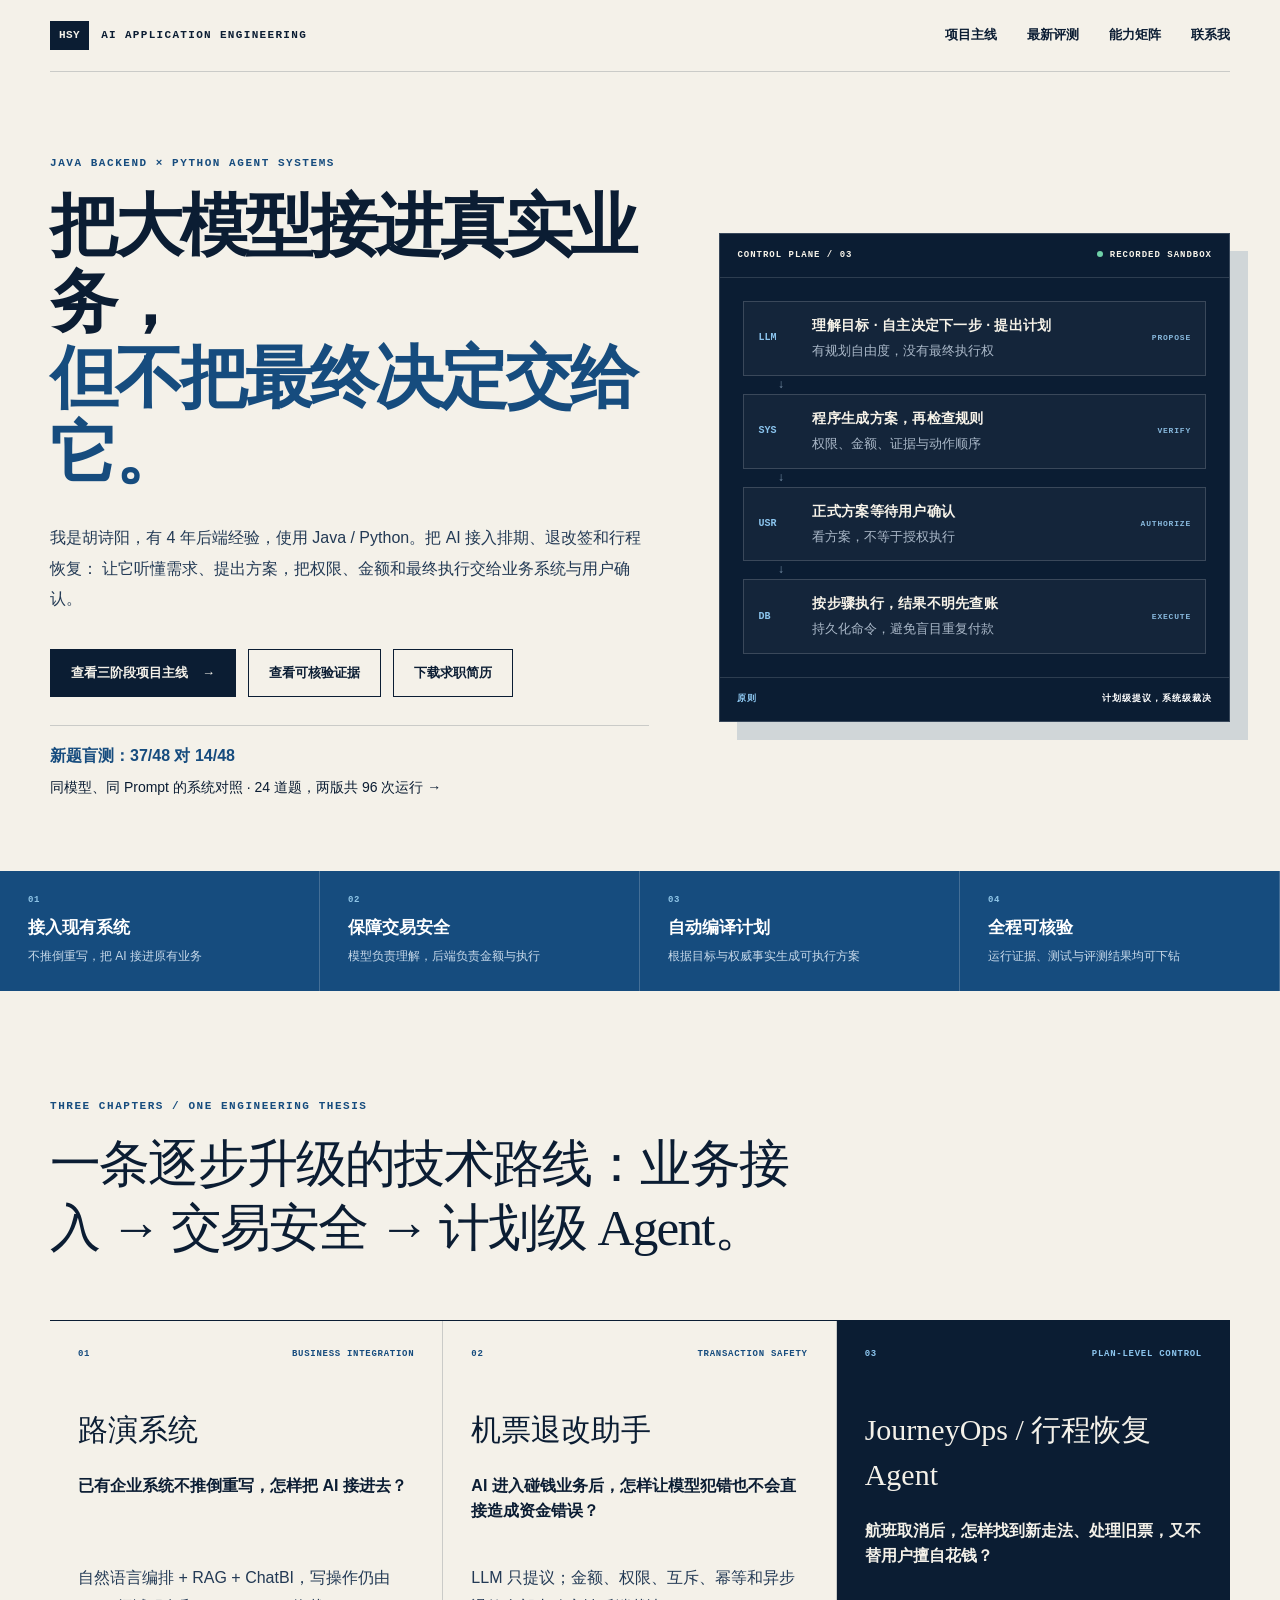
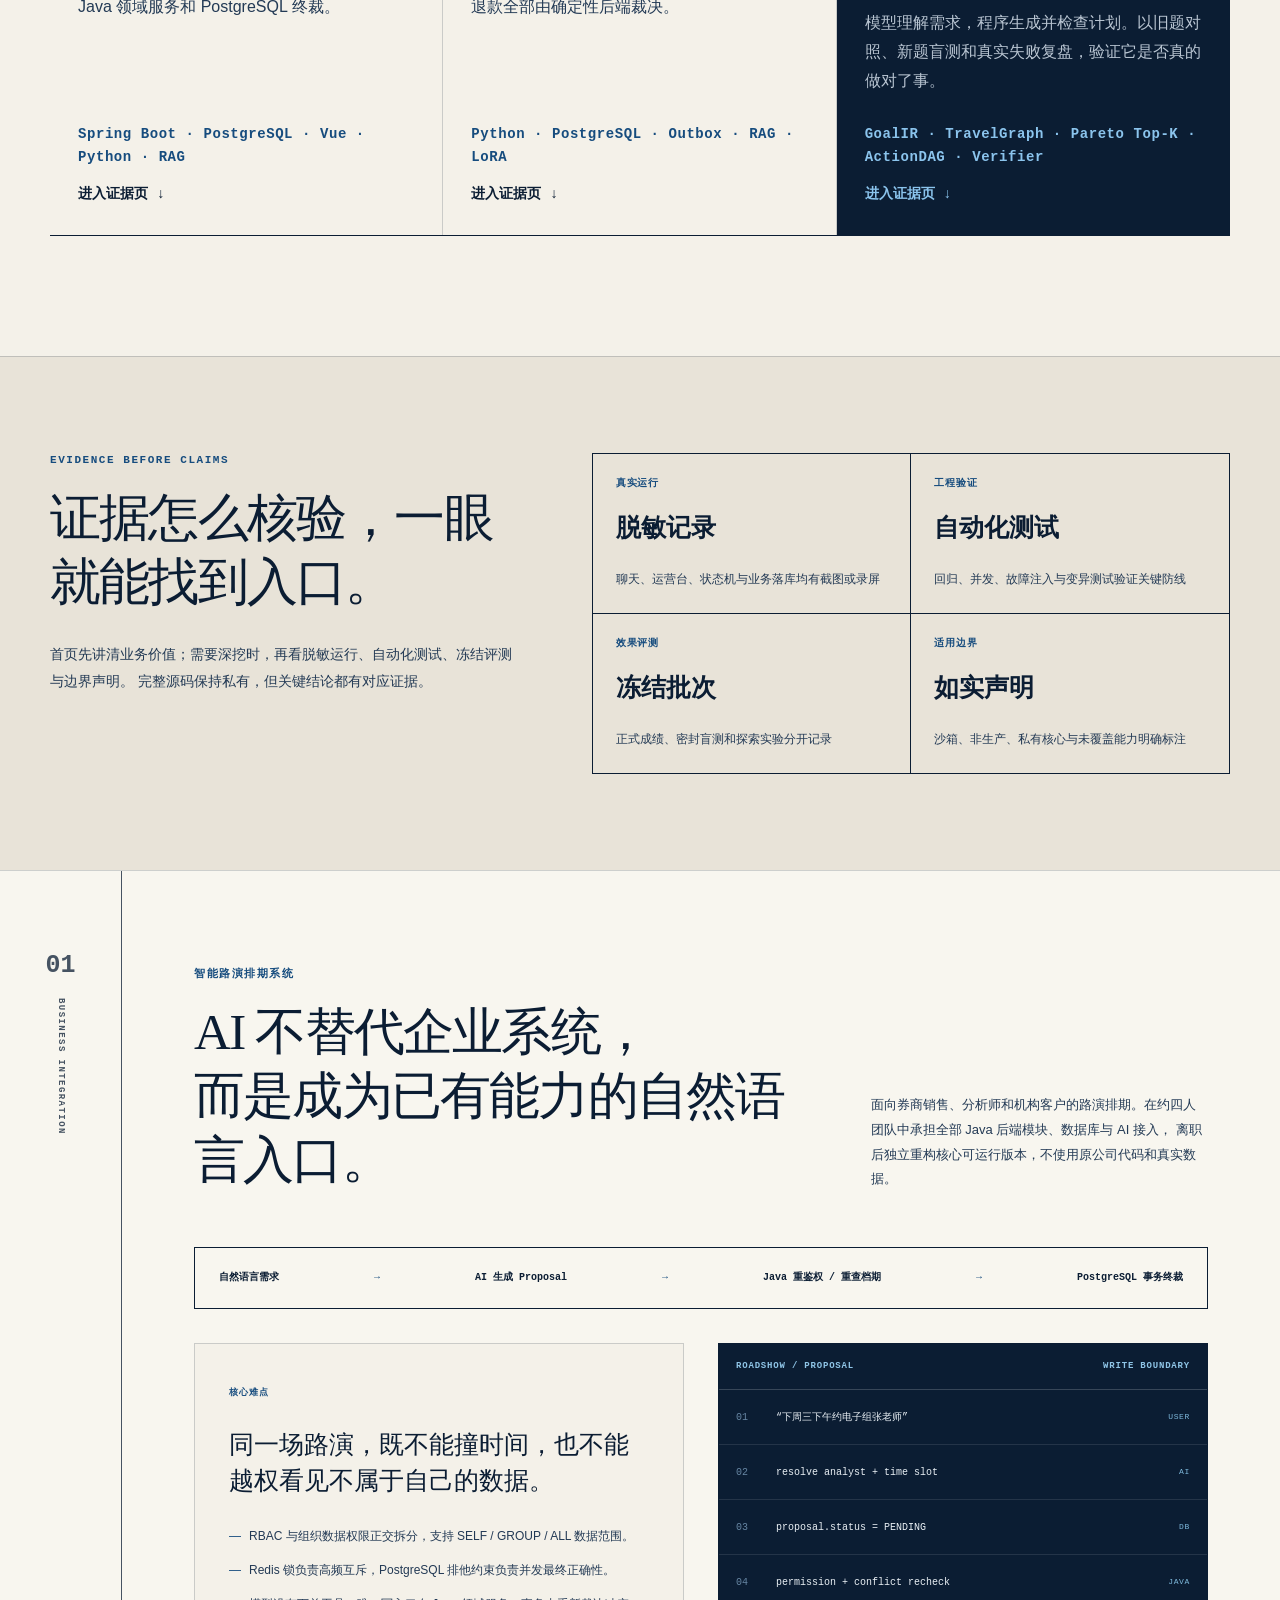
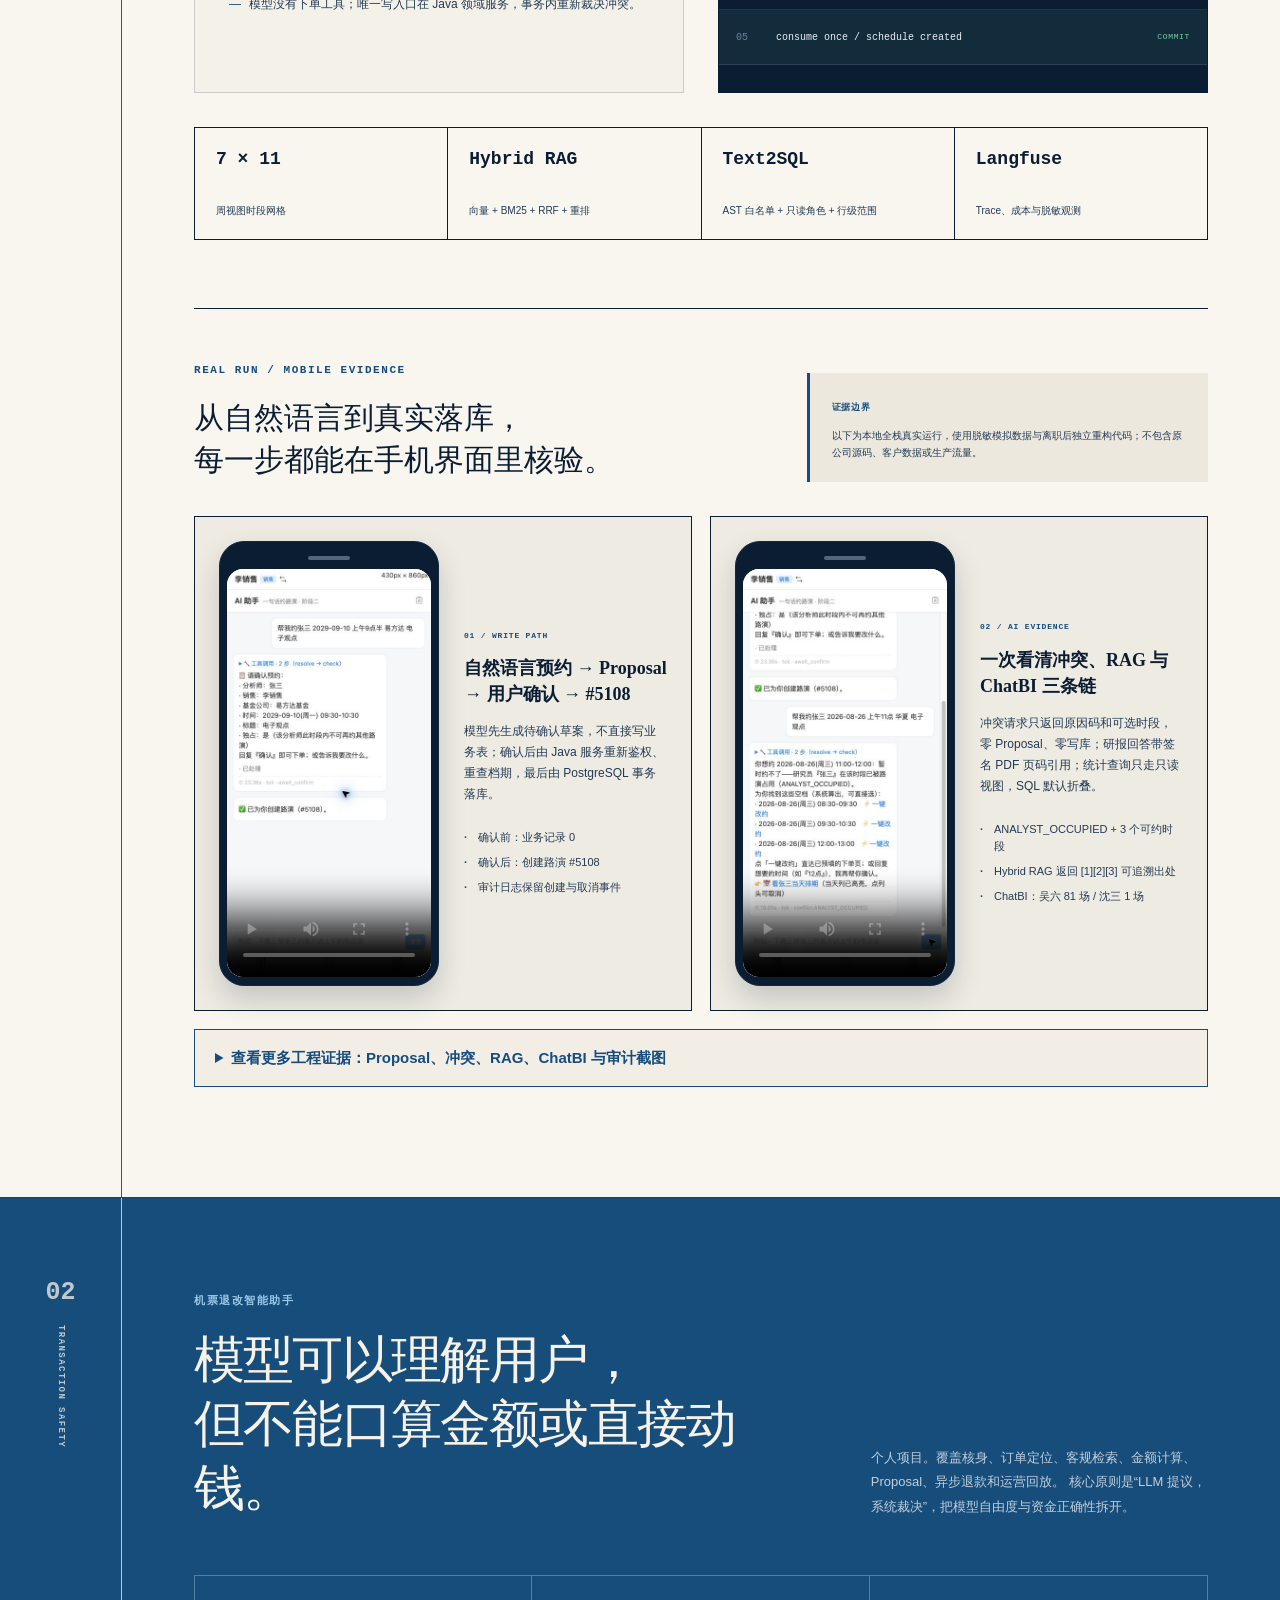
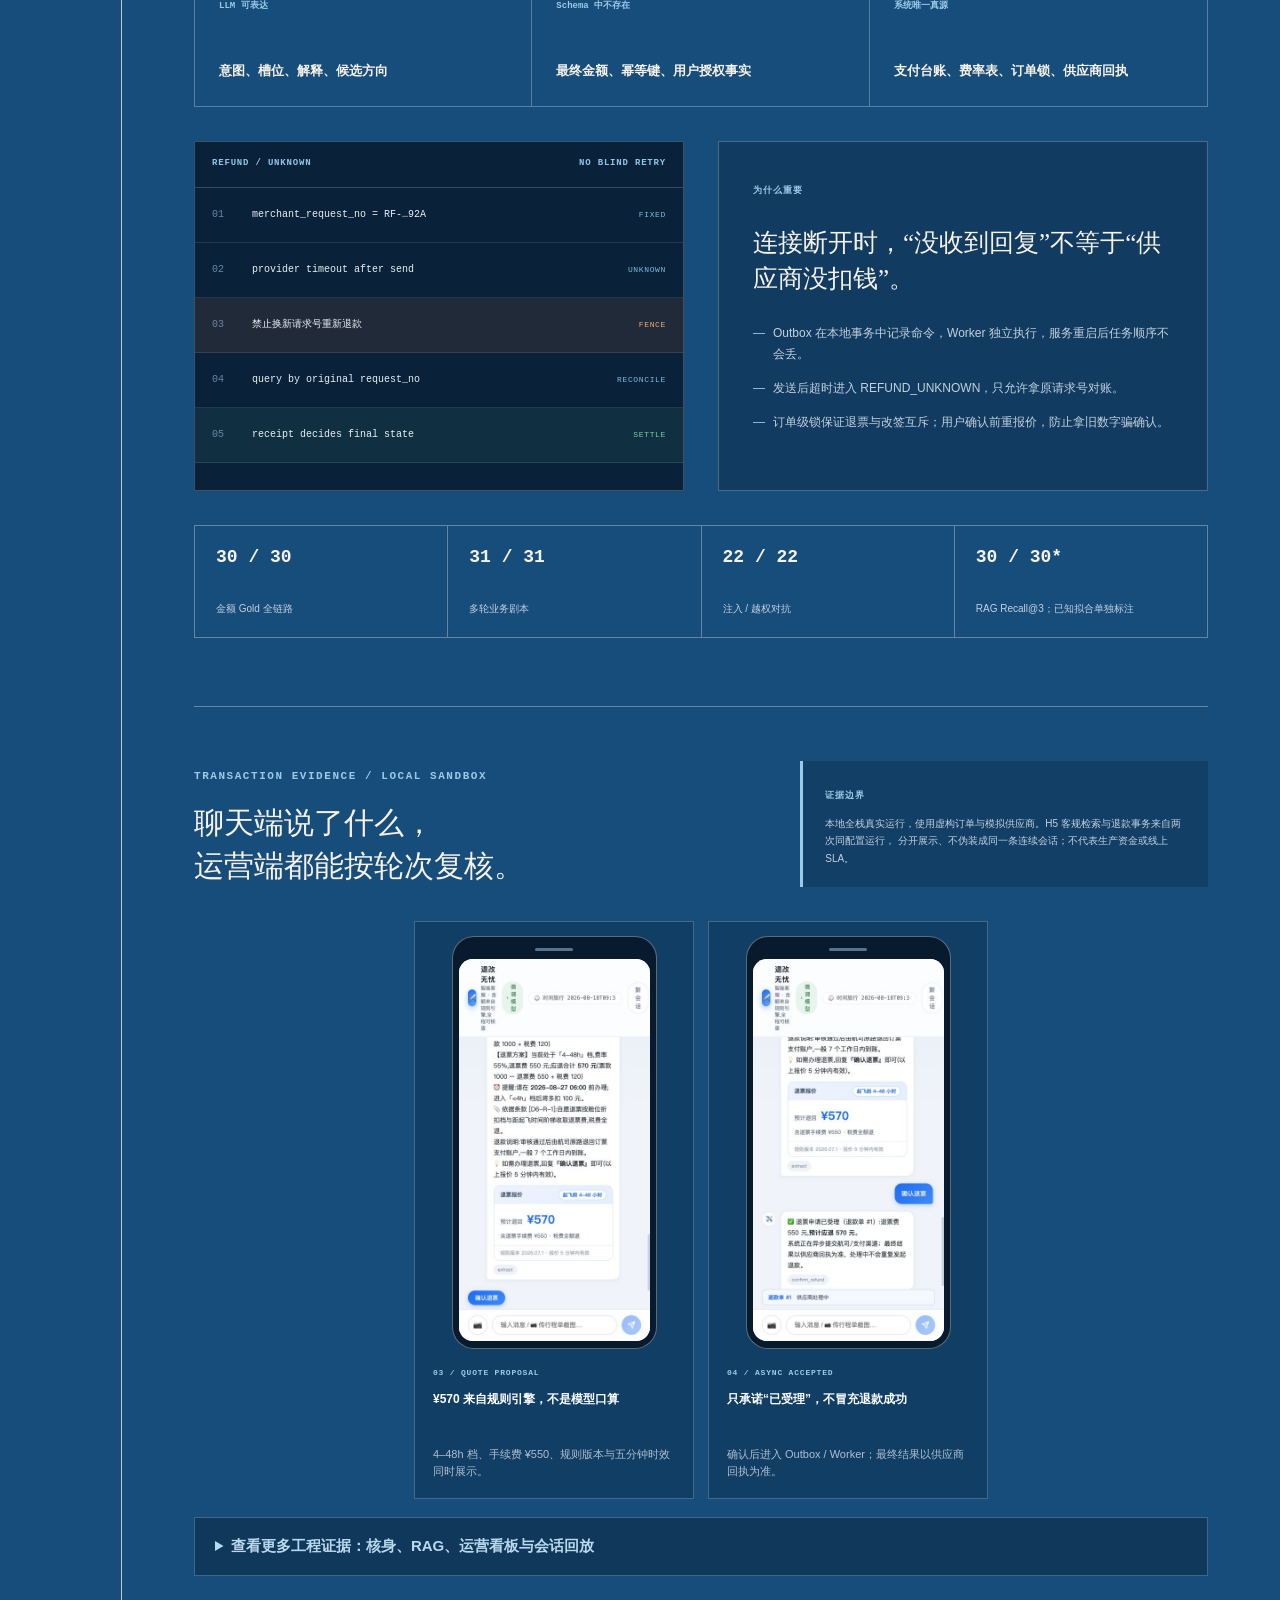
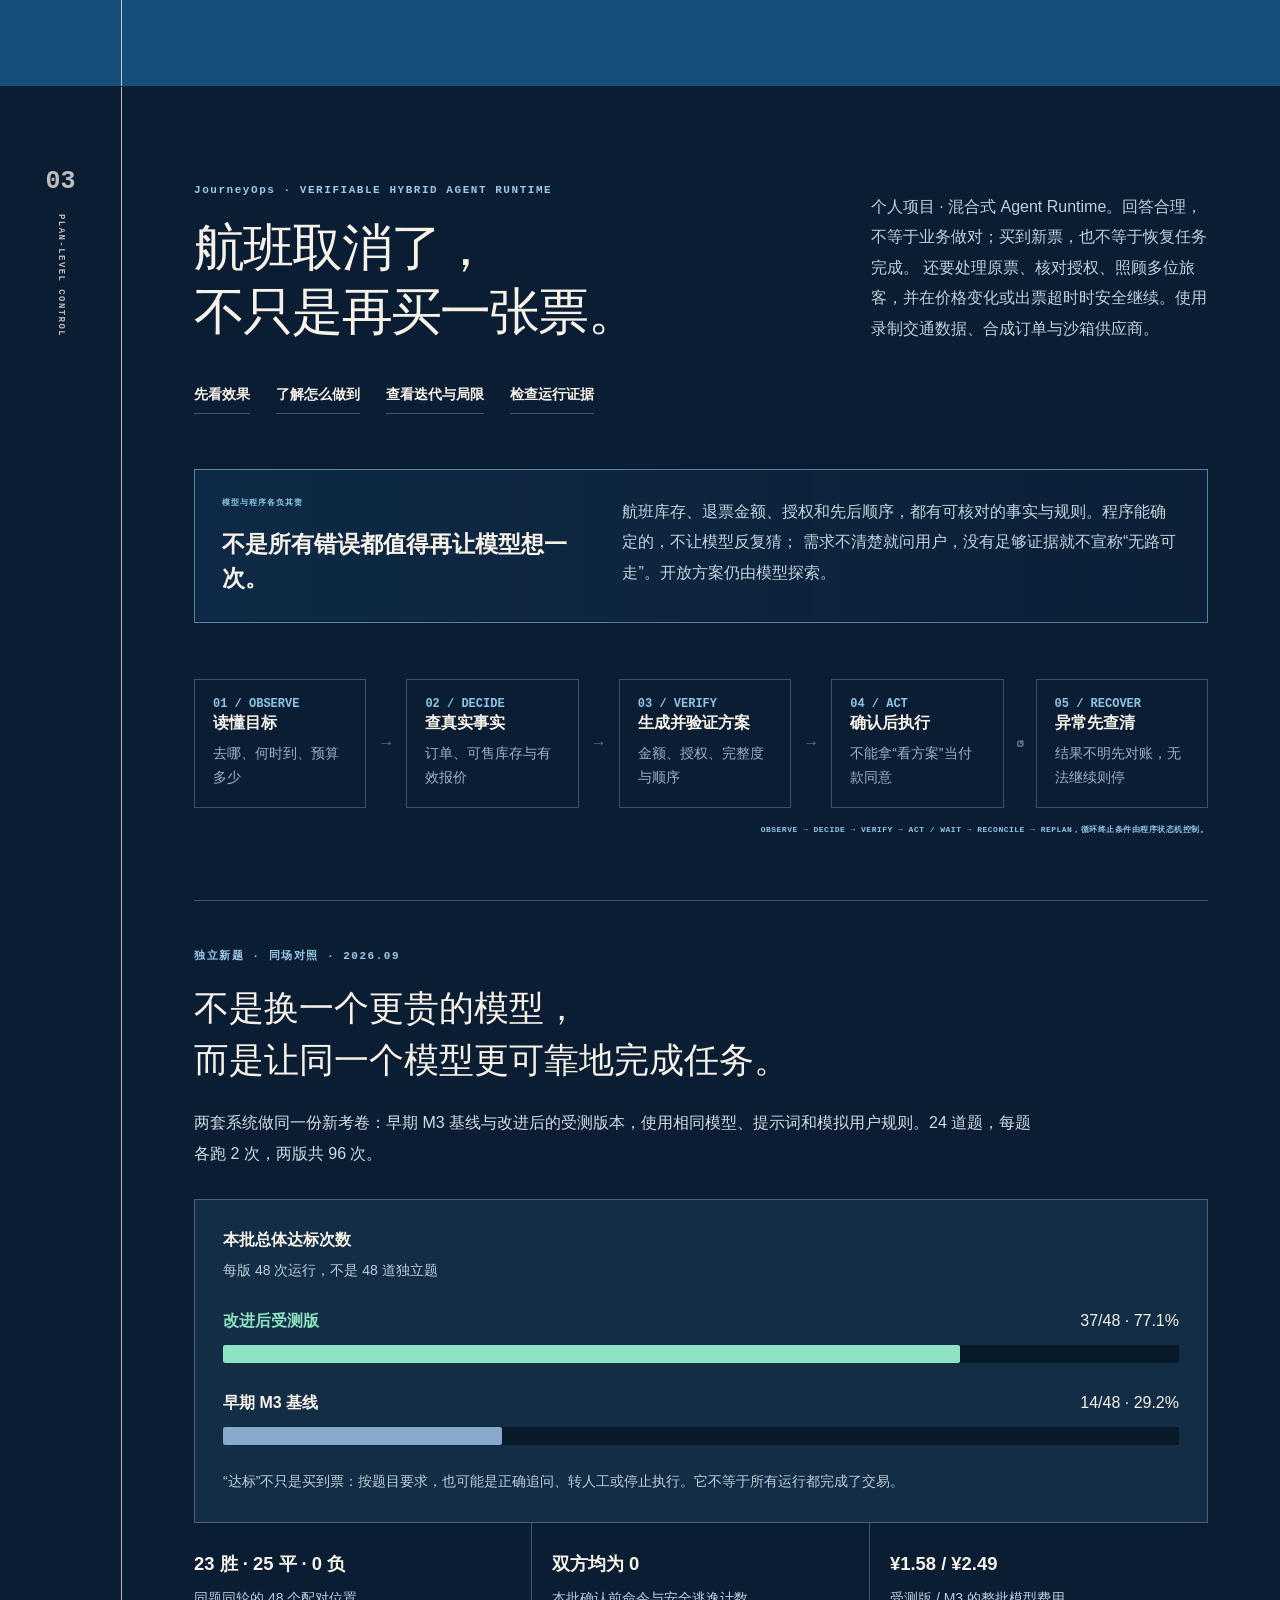
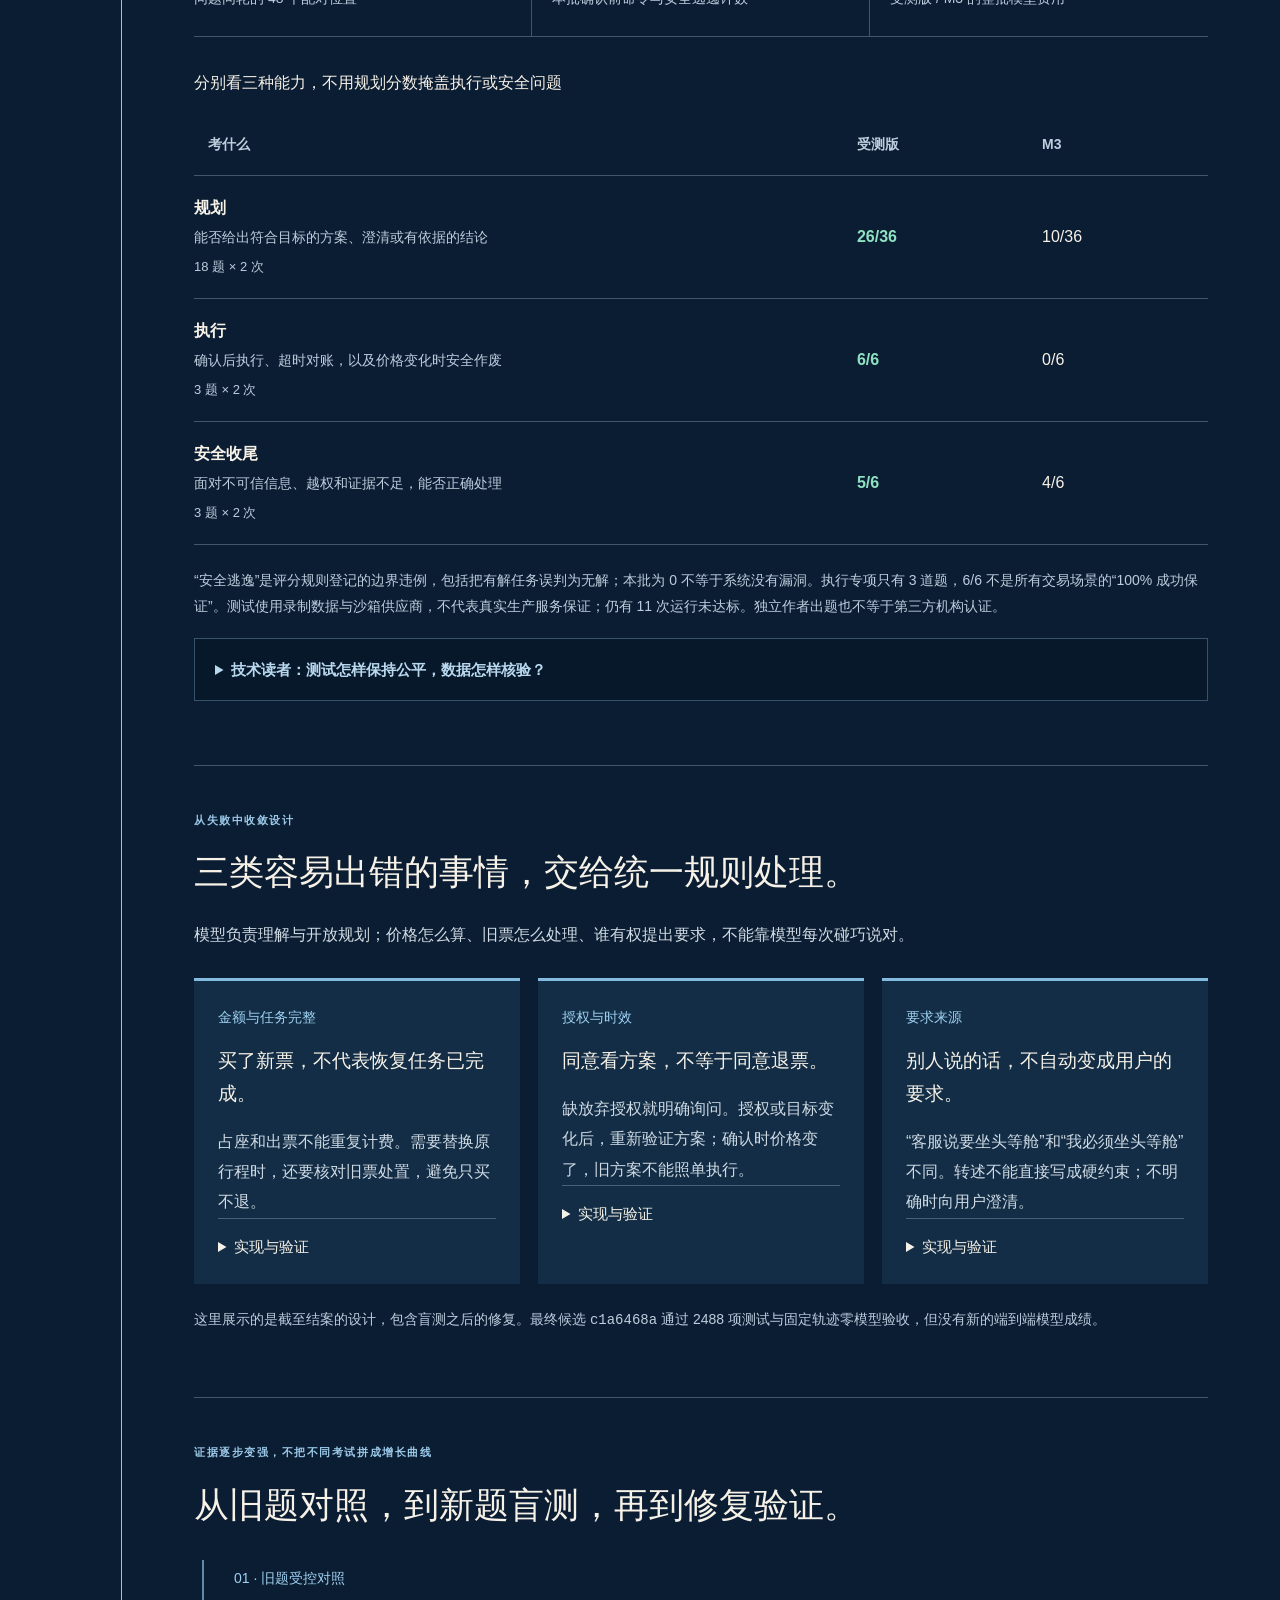
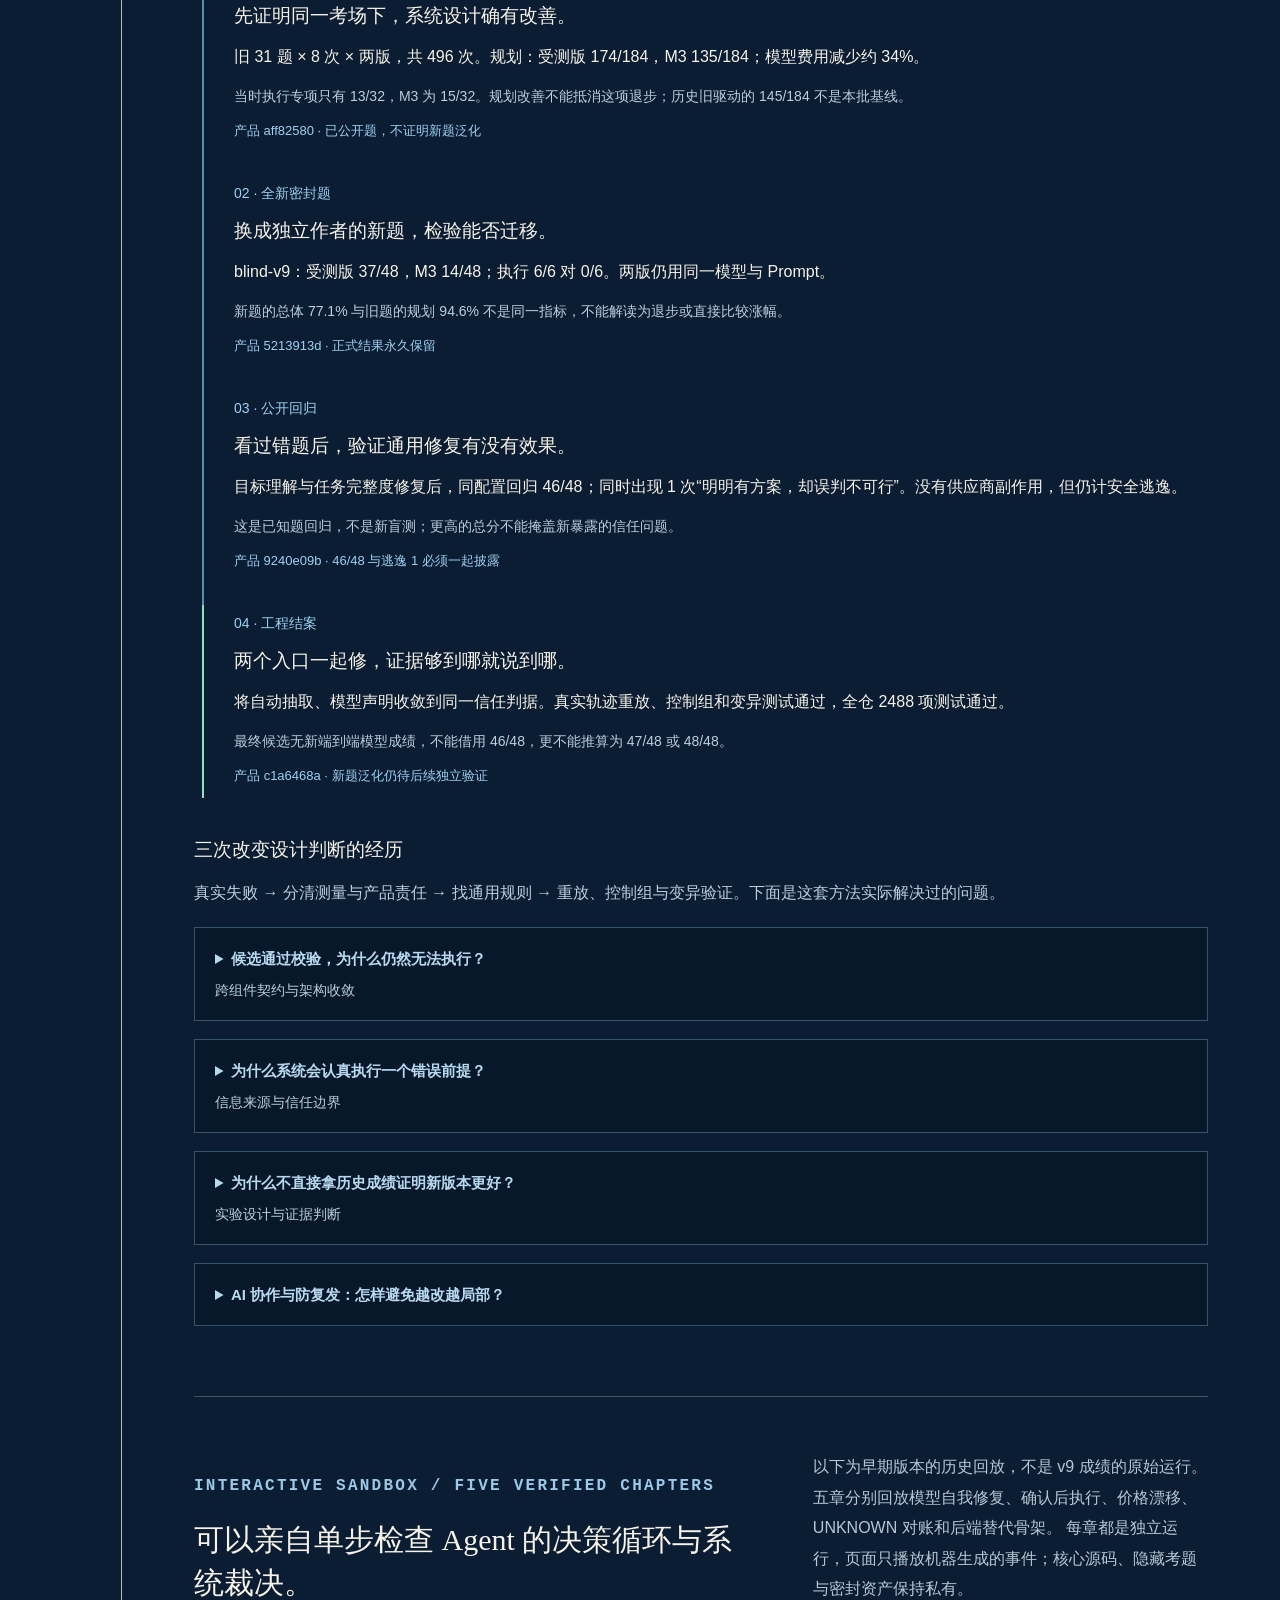
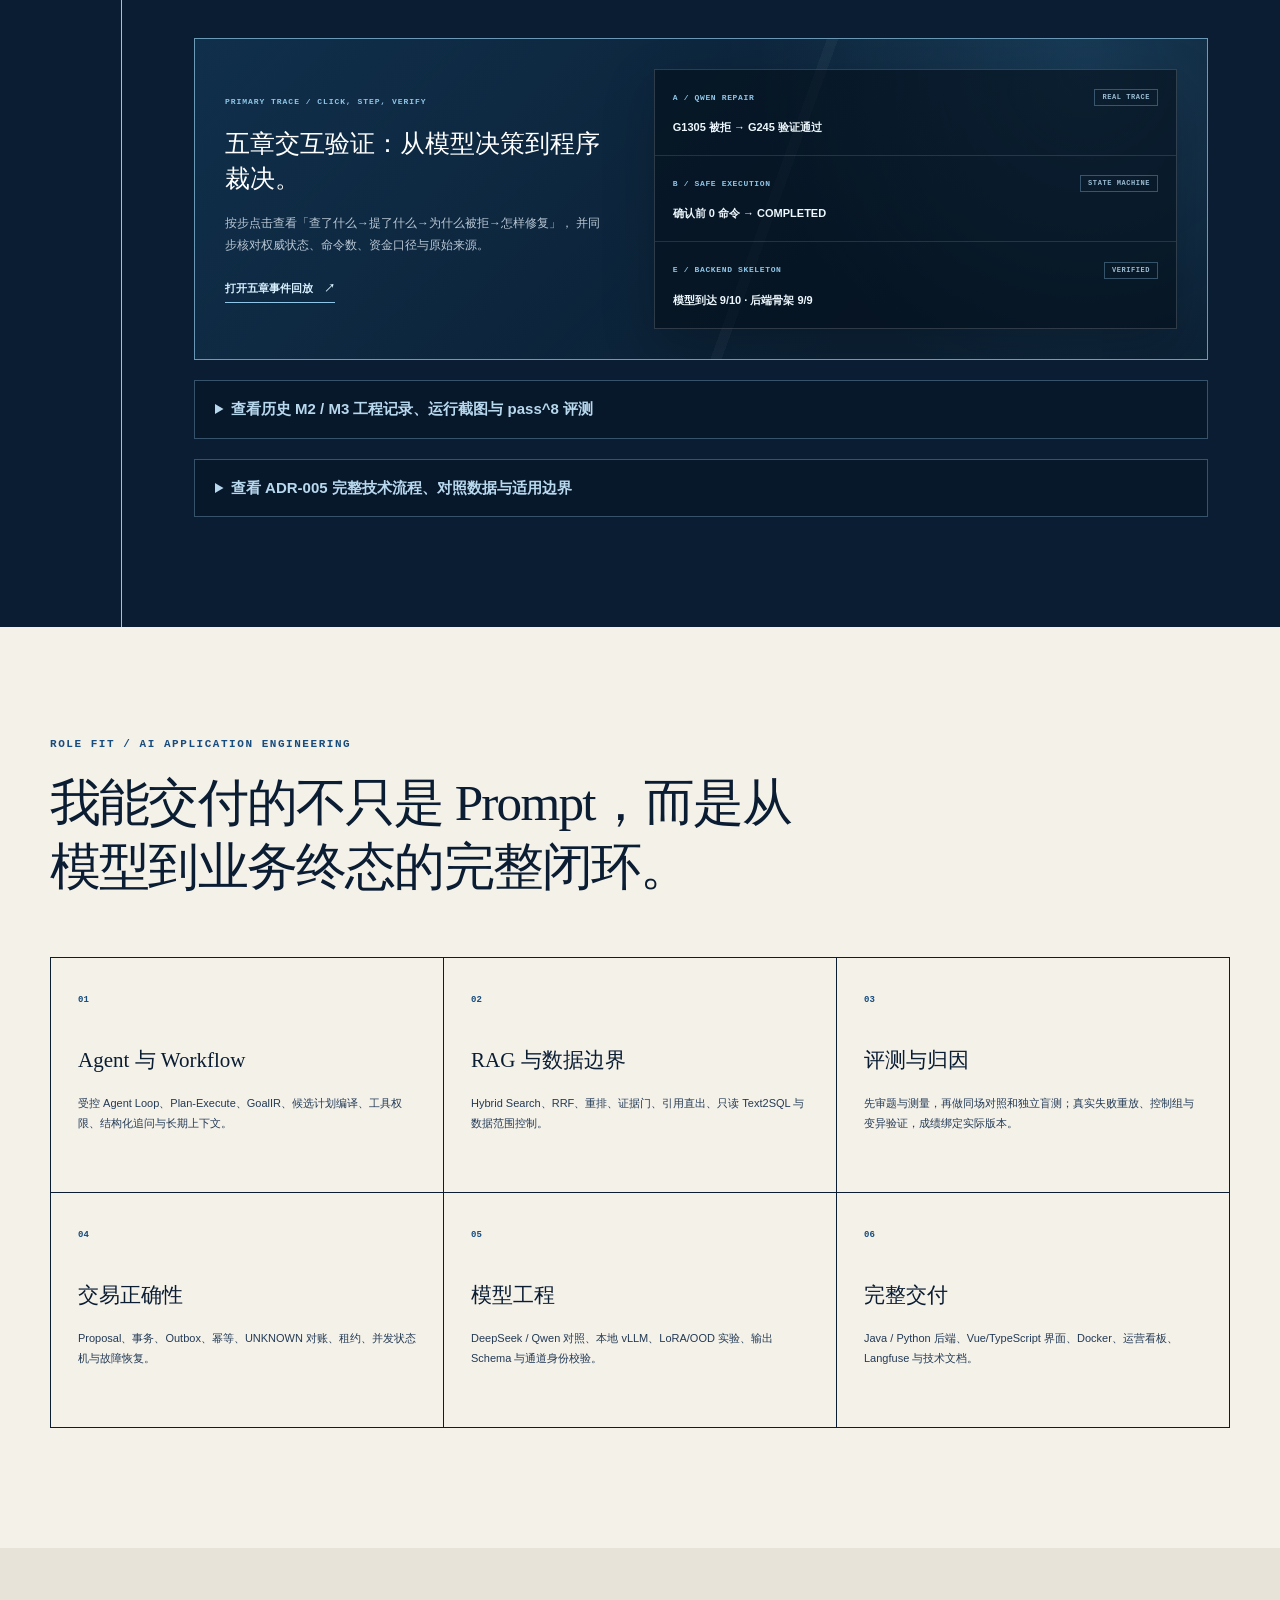
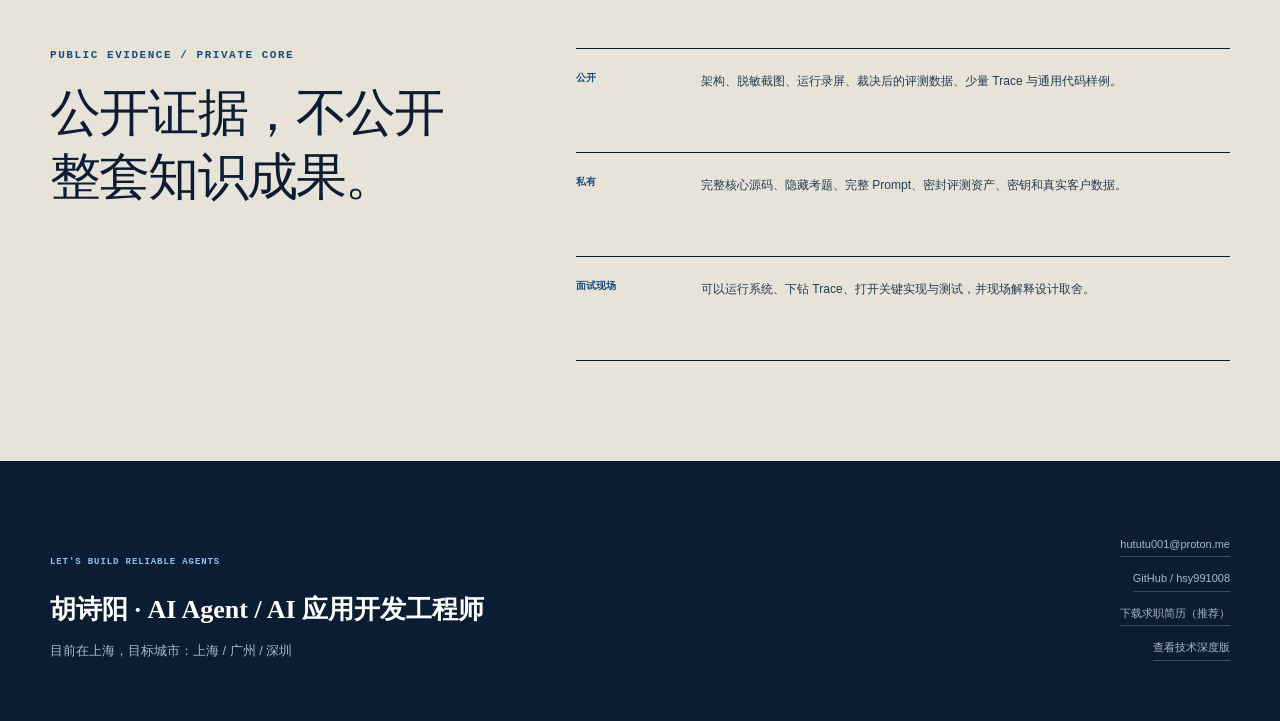
==== commit d77c6055: "Publish JourneyOps evidence narrative and aligned resume layouts" ====
--- a/index.html
+++ b/index.html
@@ -1,2 +1,2 @@
-<!DOCTYPE html><html lang="zh-CN"><head><meta charSet="utf-8"/><meta name="viewport" content="width=device-width, initial-scale=1"/><link rel="preload" href="/evidence/refund/04-refund-quote-proposal.png" as="image"/><link rel="preload" href="/evidence/refund/05-refund-accepted-async.png" as="image"/><link rel="preload" href="/evidence/roadshow/02-proposal-await-confirm.png" as="image"/><link rel="preload" href="/evidence/roadshow/04-conflict-suggestions.png" as="image"/><link rel="preload" href="/evidence/roadshow/05-rag-citations.png" as="image"/><link rel="preload" href="/evidence/roadshow/06-chatbi-extremes.png" as="image"/><link rel="preload" href="/evidence/roadshow/07-audit-create-cancel.png" as="image"/><link rel="preload" href="/evidence/refund/01-order-disambiguation-masked.png" as="image"/><link rel="preload" href="/evidence/refund/03-rag-rules-citations.png" as="image"/><link rel="preload" href="/evidence/refund/06-operations-dashboard.png" as="image"/><link rel="stylesheet" href="/_next/static/css/index.C3HKPR7y.css" data-rsc-css-href="/_next/static/css/index.C3HKPR7y.css" data-precedence="vite-rsc/importer-resources"/><link rel="modulepreload" fetchPriority="low" href="/_next/static/chunks/index-CQJOO4XX.js"/><script src="/_next/static/chunks/rolldown-runtime-C60lm6uB.js" type="module" async=""></script><script src="/_next/static/chunks/framework-BgSIrAUN.js" type="module" async=""></script><link rel="modulepreload" href="/_next/static/chunks/layout-segment-context-DzCZX2DC.js" crossorigin=""/><link rel="preload" href="/evidence/refund/08-session-confirm-async.png" as="image"/><link rel="preload" href="/evidence/journeyops/01-normal-completed.png" as="image"/><link rel="preload" href="/evidence/journeyops/02-price-drift-zero-call.png" as="image"/><link rel="preload" href="/evidence/journeyops/03-ticketing-unknown.png" as="image"/><link rel="preload" href="/evidence/journeyops/05-evaluation-dashboard.png" as="image"/><link rel="preload" href="/evidence/journeyops/06-trace-s09-verified.png" as="image"/><title>胡诗阳｜AI Agent 应用开发工程师</title><meta name="description" content="Java + Python AI 应用工程作品集：企业业务接入、高风险交易裁决、混合式 Agent Runtime、计划编译器与可证不可行性。"/><meta property="og:title" content="胡诗阳｜AI 应用开发工程师"/><meta property="og:description" content="可验证、可恢复的混合式 Agent Runtime。三个连续项目，展示 AI 如何进入真实业务。"/><meta property="og:type" content="website"/><meta property="og:image" content="https://hsy991008.github.io/og.png"/><meta property="og:image:width" content="1200"/><meta property="og:image:height" content="630"/><meta property="og:image:alt" content="胡诗阳 AI 应用开发工程师作品集"/><meta name="twitter:card" content="summary_large_image"/><meta name="twitter:title" content="胡诗阳｜AI 应用开发工程师"/><meta name="twitter:description" content="计划级提议，系统级裁决。"/><meta name="twitter:image" content="https://hsy991008.github.io/og.png"/><link rel="shortcut icon" href="/favicon.svg"/><link rel="icon" href="/favicon.svg"/><link rel="canonical" href="https://hsy991008.github.io"/><script>Object.assign(((self[Symbol.for("vinext.navigationRuntime")]??={bootstrap:{routeManifest:null},functions:{}}).bootstrap.rsc??={rsc:[]}),{params:{},nav:{"pathname":"/","searchParams":[]}})</script><link rel="modulepreload" href="/_next/static/chunks/index-CQJOO4XX.js" />
-</head><body><main><header class="topbar"><a class="identity" href="#top" aria-label="返回首页"><span class="identity-mark">HSY</span><span>AI APPLICATION ENGINEERING</span></a><nav aria-label="主导航"><a href="#projects">项目主线</a><a href="#evidence">工程证据</a><a href="#capabilities">能力矩阵</a><a href="#contact">联系我</a></nav></header><section class="hero" id="top"><div class="hero-copy"><p class="eyebrow">JAVA BACKEND × PYTHON AGENT SYSTEMS</p><h1>把大模型接进真实业务，<br/><span>但不把最终决定交给它。</span></h1><p class="hero-intro">我是胡诗阳，AI Agent / AI 应用开发工程师。我的工作重点不是让模型“多说几句”， 而是把自然语言理解、工具调用、规则裁决、用户确认和故障恢复组成一条可验证的业务链。</p><div class="hero-actions"><a class="button button-primary" href="#projects">查看三阶段项目主线 <span aria-hidden="true">→</span></a><a class="button button-secondary" href="#evidence">查看可核验证据</a><a class="button button-secondary" href="/胡诗阳-AI应用开发工程师-简历.pdf" target="_blank">下载求职简历</a></div></div><div class="system-panel" aria-label="系统控制边界示意"><div class="panel-head"><span>CONTROL PLANE / 03</span><span class="live-dot">RECORDED SANDBOX</span></div><div class="system-flow"><div class="flow-row"><span class="flow-code">LLM</span><div><strong>理解目标 · 自主决定下一步 · 提出计划</strong><small>有规划自由度，没有最终执行权</small></div><span class="flow-status">PROPOSE</span></div><span class="flow-arrow">↓</span><div class="flow-row"><span class="flow-code">SYS</span><div><strong>Policy · Top-K · Verifier</strong><small>权限、金额、证据、顺序重新裁决</small></div><span class="flow-status">VERIFY</span></div><span class="flow-arrow">↓</span><div class="flow-row"><span class="flow-code">USR</span><div><strong>Proposal 等待真实用户确认</strong><small>确认前零供应商命令</small></div><span class="flow-status">AUTHORIZE</span></div><span class="flow-arrow">↓</span><div class="flow-row"><span class="flow-code">DB</span><div><strong>Outbox · Worker · UNKNOWN 对账</strong><small>持久化顺序执行，崩溃后可恢复</small></div><span class="flow-status">EXECUTE</span></div></div><div class="panel-foot"><span>原则</span><strong>计划级提议，系统级裁决</strong></div></div></section><section class="signal-strip" aria-label="作品集关键信号"><div><small>01</small><strong>接入现有系统</strong><span>不推倒重写，把 AI 接进原有业务</span></div><div><small>02</small><strong>保障交易安全</strong><span>模型负责理解，后端负责金额与执行</span></div><div><small>03</small><strong>自动编译计划</strong><span>根据目标与权威事实生成可执行方案</span></div><div><small>04</small><strong>全程可核验</strong><span>运行证据、测试与评测结果均可下钻</span></div></section><section class="project-line" id="projects"><div class="section-heading"><p class="eyebrow">THREE CHAPTERS / ONE ENGINEERING THESIS</p><h2>一条逐步升级的技术路线：业务接入 → 交易安全 → 计划级 Agent。</h2></div><div class="project-grid"><a class="project-card" href="#roadshow"><div class="project-meta"><span>01</span><span>BUSINESS INTEGRATION</span></div><h3>路演系统</h3><p class="project-question">已有企业系统不推倒重写，怎样把 AI 接进去？</p><p class="project-answer">自然语言编排 + RAG + ChatBI，写操作仍由 Java 领域服务和 PostgreSQL 终裁。</p><p class="project-tech">Spring Boot · PostgreSQL · Vue · Python · RAG</p><span class="project-link">进入证据页 ↓</span></a><a class="project-card" href="#refund"><div class="project-meta"><span>02</span><span>TRANSACTION SAFETY</span></div><h3>机票退改助手</h3><p class="project-question">AI 进入碰钱业务后，怎样让模型犯错也不会直接造成资金错误？</p><p class="project-answer">LLM 只提议；金额、权限、互斥、幂等和异步退款全部由确定性后端裁决。</p><p class="project-tech">Python · PostgreSQL · Outbox · RAG · LoRA</p><span class="project-link">进入证据页 ↓</span></a><a class="project-card" href="#journeyops"><div class="project-meta"><span>03</span><span>PLAN-LEVEL CONTROL</span></div><h3>JourneyOps / 混合式 Agent Runtime</h3><p class="project-question">模型长链规划不稳定时，怎样把确定性责任收回后端，同时保留开放决策能力？</p><p class="project-answer">模型读懂用户目标；系统根据真实交通和交易数据生成、验证方案，用户确认后再可靠执行。</p><p class="project-tech">GoalIR · TravelGraph · Pareto Top-K · ActionDAG · Verifier</p><span class="project-link">进入证据页 ↓</span></a></div></section><section class="evidence-ledger" id="evidence"><div class="ledger-intro"><p class="eyebrow">EVIDENCE BEFORE CLAIMS</p><h2>证据怎么核验，一眼就能找到入口。</h2><p>首页先讲清业务价值；需要深挖时，再看脱敏运行、自动化测试、冻结评测与边界声明。 完整源码保持私有，但关键结论都有对应证据。</p></div><div class="ledger-grid"><div class="ledger-cell"><span>真实运行</span><strong>脱敏记录</strong><small>聊天、运营台、状态机与业务落库均有截图或录屏</small></div><div class="ledger-cell"><span>工程验证</span><strong>自动化测试</strong><small>回归、并发、故障注入与变异测试验证关键防线</small></div><div class="ledger-cell"><span>效果评测</span><strong>冻结批次</strong><small>正式成绩、密封盲测和探索实验分开记录</small></div><div class="ledger-cell"><span>适用边界</span><strong>如实声明</strong><small>沙箱、非生产、私有核心与未覆盖能力明确标注</small></div></div></section><section class="chapter chapter-light" id="roadshow"><div class="chapter-rail"><span>01</span><small>BUSINESS INTEGRATION</small></div><div class="chapter-main"><div class="chapter-head"><div><p class="eyebrow">智能路演排期系统</p><h2>AI 不替代企业系统，<br/>而是成为已有能力的自然语言入口。</h2></div><p class="chapter-summary">面向券商销售、分析师和机构客户的路演排期。在约四人团队中承担全部 Java 后端模块、数据库与 AI 接入， 离职后独立重构核心可运行版本，不使用原公司代码和真实数据。</p></div><div class="architecture-strip" aria-label="路演系统写操作控制链"><span>自然语言需求</span><b>→</b><span>AI 生成 Proposal</span><b>→</b><span>Java 重鉴权 / 重查档期</span><b>→</b><span>PostgreSQL 事务终裁</span></div><div class="chapter-columns"><div class="case-block"><span class="case-label">核心难点</span><h3>同一场路演，既不能撞时间，也不能越权看见不属于自己的数据。</h3><ul><li>RBAC 与组织数据权限正交拆分，支持 SELF / GROUP / ALL 数据范围。</li><li>Redis 锁负责高频互斥，PostgreSQL 排他约束负责并发最终正确性。</li><li>模型没有下单工具；唯一写入口在 Java 领域服务，事务内重新裁决冲突。</li></ul></div><div class="trace-window light-window"><div class="trace-title"><span>ROADSHOW / PROPOSAL</span><span>WRITE BOUNDARY</span></div><div class="trace-line"><i>01</i><span>“下周三下午约电子组张老师”</span><em>USER</em></div><div class="trace-line"><i>02</i><span>resolve analyst + time slot</span><em>AI</em></div><div class="trace-line"><i>03</i><span>proposal.status = PENDING</span><em>DB</em></div><div class="trace-line"><i>04</i><span>permission + conflict recheck</span><em>JAVA</em></div><div class="trace-line success"><i>05</i><span>consume once / schedule created</span><em>COMMIT</em></div></div></div><div class="evidence-row"><div><strong>7 × 11</strong><span>周视图时段网格</span></div><div><strong>Hybrid RAG</strong><span>向量 + BM25 + RRF + 重排</span></div><div><strong>Text2SQL</strong><span>AST 白名单 + 只读角色 + 行级范围</span></div><div><strong>Langfuse</strong><span>Trace、成本与脱敏观测</span></div></div><div class="roadshow-proof"><div class="roadshow-proof-head"><div><p class="eyebrow">REAL RUN / MOBILE EVIDENCE</p><h3>从自然语言到真实落库，<br/>每一步都能在手机界面里核验。</h3></div><div class="roadshow-boundary"><strong>证据边界</strong><p>以下为本地全栈真实运行，使用脱敏模拟数据与离职后独立重构代码；不包含原公司源码、客户数据或生产流量。</p></div></div><div class="roadshow-video-grid"><article class="roadshow-video-card"><div class="phone-shell"><span class="phone-speaker" aria-hidden="true"></span><video controls="" playsInline="" preload="metadata" poster="/evidence/roadshow/02-proposal-await-confirm.png" aria-label="路演预约 Proposal 到确认落库的真实 H5 录屏"><source src="/videos/Roadshow-proposal-main.mp4" type="video/mp4"/><track kind="captions" src="/captions/roadshow-proposal.zh.vtt" srcLang="zh-CN" label="中文" default=""/></video></div><div class="roadshow-video-copy"><b>01 / WRITE PATH</b><strong>自然语言预约 → Proposal → 用户确认 → #5108</strong><p>模型先生成待确认草案，不直接写业务表；确认后由 Java 服务重新鉴权、重查档期，最后由 PostgreSQL 事务落库。</p><ul><li>确认前：业务记录 0</li><li>确认后：创建路演 #5108</li><li>审计日志保留创建与取消事件</li></ul></div></article><article class="roadshow-video-card"><div class="phone-shell"><span class="phone-speaker" aria-hidden="true"></span><video controls="" playsInline="" preload="metadata" poster="/evidence/roadshow/04-conflict-suggestions.png" aria-label="冲突检测、研报 RAG 与 ChatBI 的真实 H5 录屏"><source src="/videos/Roadshow-ai-evidence.mp4" type="video/mp4"/><track kind="captions" src="/captions/roadshow-ai-evidence.zh.vtt" srcLang="zh-CN" label="中文" default=""/></video></div><div class="roadshow-video-copy"><b>02 / AI EVIDENCE</b><strong>一次看清冲突、RAG 与 ChatBI 三条链</strong><p>冲突请求只返回原因码和可选时段，零 Proposal、零写库；研报回答带签名 PDF 页码引用；统计查询只走只读视图，SQL 默认折叠。</p><ul><li>ANALYST_OCCUPIED + 3 个可约时段</li><li>Hybrid RAG 返回 [1][2][3] 可追溯出处</li><li>ChatBI：吴六 81 场 / 沈三 1 场</li></ul></div></article></div><details class="evidence-details evidence-details-light"><summary>查看更多工程证据：Proposal、冲突、RAG、ChatBI 与审计截图</summary><div class="roadshow-shot-grid" aria-label="路演项目真实运行截图"><a href="/evidence/roadshow/02-proposal-await-confirm.png" target="_blank" rel="noreferrer"><img src="/evidence/roadshow/02-proposal-await-confirm.png" alt="等待用户确认的路演 Proposal"/><span><b>PROPOSAL</b><strong>模型草案与业务提交分离</strong></span></a><a href="/evidence/roadshow/04-conflict-suggestions.png" target="_blank" rel="noreferrer"><img src="/evidence/roadshow/04-conflict-suggestions.png" alt="研究员档期冲突与推荐空档"/><span><b>CONFLICT</b><strong>冲突拦截与一键改约</strong></span></a><a href="/evidence/roadshow/05-rag-citations.png" target="_blank" rel="noreferrer"><img src="/evidence/roadshow/05-rag-citations.png" alt="带签名研报出处的 RAG 回答"/><span><b>RAG</b><strong>答案与研报页码可追溯</strong></span></a><a href="/evidence/roadshow/06-chatbi-extremes.png" target="_blank" rel="noreferrer"><img src="/evidence/roadshow/06-chatbi-extremes.png" alt="ChatBI 统计分析结果"/><span><b>CHATBI</b><strong>只读统计与 SQL 下钻</strong></span></a><a href="/evidence/roadshow/07-audit-create-cancel.png" target="_blank" rel="noreferrer"><img src="/evidence/roadshow/07-audit-create-cancel.png" alt="路演创建与取消审计日志"/><span><b>AUDIT</b><strong>状态变更留痕，不抹记录</strong></span></a></div></details></div></div></section><section class="chapter chapter-blue" id="refund"><div class="chapter-rail"><span>02</span><small>TRANSACTION SAFETY</small></div><div class="chapter-main"><div class="chapter-head"><div><p class="eyebrow">机票退改智能助手</p><h2>模型可以理解用户，<br/>但不能口算金额或直接动钱。</h2></div><p class="chapter-summary">个人项目。覆盖核身、订单定位、客规检索、金额计算、Proposal、异步退款和运营回放。 核心原则是“LLM 提议，系统裁决”，把模型自由度与资金正确性拆开。</p></div><div class="safety-schema"><div><span>LLM 可表达</span><strong>意图、槽位、解释、候选方向</strong></div><div><span>Schema 中不存在</span><strong>最终金额、幂等键、用户授权事实</strong></div><div><span>系统唯一真源</span><strong>支付台账、费率表、订单锁、供应商回执</strong></div></div><div class="chapter-columns"><div class="trace-window dark-window"><div class="trace-title"><span>REFUND / UNKNOWN</span><span>NO BLIND RETRY</span></div><div class="trace-line"><i>01</i><span>merchant_request_no = RF-…92A</span><em>FIXED</em></div><div class="trace-line"><i>02</i><span>provider timeout after send</span><em>UNKNOWN</em></div><div class="trace-line warn"><i>03</i><span>禁止换新请求号重新退款</span><em>FENCE</em></div><div class="trace-line"><i>04</i><span>query by original request_no</span><em>RECONCILE</em></div><div class="trace-line success"><i>05</i><span>receipt decides final state</span><em>SETTLE</em></div></div><div class="case-block inverted"><span class="case-label">为什么重要</span><h3>连接断开时，“没收到回复”不等于“供应商没扣钱”。</h3><ul><li>Outbox 在本地事务中记录命令，Worker 独立执行，服务重启后任务顺序不会丢。</li><li>发送后超时进入 REFUND_UNKNOWN，只允许拿原请求号对账。</li><li>订单级锁保证退票与改签互斥；用户确认前重报价，防止拿旧数字骗确认。</li></ul></div></div><div class="evidence-row inverted-row"><div><strong>30 / 30</strong><span>金额 Gold 全链路</span></div><div><strong>31 / 31</strong><span>多轮业务剧本</span></div><div><strong>22 / 22</strong><span>注入 / 越权对抗</span></div><div><strong>30 / 30*</strong><span>RAG Recall@3；已知拟合单独标注</span></div></div><div class="refund-proof"><div class="refund-proof-head"><div><p class="eyebrow">TRANSACTION EVIDENCE / LOCAL SANDBOX</p><h3>聊天端说了什么，<br/>运营端都能按轮次复核。</h3></div><div class="refund-proof-note"><strong>证据边界</strong><p>本地全栈真实运行，使用虚构订单与模拟供应商。H5 客规检索与退款事务来自两次同配置运行， 分开展示、不伪装成同一条连续会话；不代表生产资金或线上 SLA。</p></div></div><div class="refund-phone-grid refund-primary-grid" aria-label="退改助手 H5 关键运行截图"><a href="/evidence/refund/04-refund-quote-proposal.png" target="_blank" rel="noreferrer"><div class="refund-phone-shell"><img src="/evidence/refund/04-refund-quote-proposal.png" alt="应退 570 元的退款报价 Proposal"/></div><span><b>03 / QUOTE PROPOSAL</b><strong>¥570 来自规则引擎，不是模型口算</strong><small>4–48h 档、手续费 ¥550、规则版本与五分钟时效同时展示。</small></span></a><a href="/evidence/refund/05-refund-accepted-async.png" target="_blank" rel="noreferrer"><div class="refund-phone-shell"><img src="/evidence/refund/05-refund-accepted-async.png" alt="用户确认后退款进入异步受理状态"/></div><span><b>04 / ASYNC ACCEPTED</b><strong>只承诺“已受理”，不冒充退款成功</strong><small>确认后进入 Outbox / Worker；最终结果以供应商回执为准。</small></span></a></div><details class="evidence-details evidence-details-dark"><summary>查看更多工程证据：核身、RAG、运营看板与会话回放</summary><div class="refund-phone-grid refund-secondary-grid"><a href="/evidence/refund/01-order-disambiguation-masked.png" target="_blank" rel="noreferrer"><div class="refund-phone-shell"><img src="/evidence/refund/01-order-disambiguation-masked.png" alt="未核身时订单消歧卡对姓名和金额做脱敏"/></div><span><b>01 / IDENTITY GATE</b><strong>核身前：姓名脱敏、金额不可见</strong><small>尾号 6672 命中两笔订单，先消歧再办理。</small></span></a><a href="/evidence/refund/03-rag-rules-citations.png" target="_blank" rel="noreferrer"><div class="refund-phone-shell"><img src="/evidence/refund/03-rag-rules-citations.png" alt="东航 K 舱客规 RAG 回答及检索编号"/></div><span><b>02 / GROUNDED RAG</b><strong>条款原文、来源与检索编号齐全</strong><small>回答来自 Hybrid Retrieval，不用模型记忆编客规。</small></span></a></div><div class="refund-admin-grid"><a href="/evidence/refund/06-operations-dashboard.png" target="_blank" rel="noreferrer"><img src="/evidence/refund/06-operations-dashboard.png" alt="退改助手运营看板，展示会话、LoRA 通道和异常指标"/><span><b>OPERATIONS</b><strong>业务、模型与资金异常放在同一运营面</strong><small>自助解决、LoRA 通道、转人工、UNKNOWN 与失败状态分开统计。</small></span></a><a href="/evidence/refund/08-session-confirm-async.png" target="_blank" rel="noreferrer"><img src="/evidence/refund/08-session-confirm-async.png" alt="同一退款会话从核身、LoRA 报价到确认受理的运营回放"/><span><b>SESSION REPLAY</b><strong>同一会话逐轮回放：核身 → LoRA → 报价 → 确认</strong><small>运营端能复核 1120 / 550 / 570 与确认话术，没有泄露资金幂等键。</small></span></a></div></details></div></div></section><section class="chapter chapter-ink" id="journeyops"><div class="chapter-rail"><span>03</span><small>PLAN-LEVEL CONTROL</small></div><div class="chapter-main"><div class="chapter-head"><div><p class="eyebrow">JourneyOps · VERIFIABLE HYBRID AGENT RUNTIME</p><h2>开放方案交给模型，<br/>确定结构收回后端。</h2></div><p class="chapter-summary">个人项目。用户表达抵达时限、预算和换乘偏好后，模型根据每轮新证据提出查询或候选计划； 后端负责目标约束、证据刷新、结构修复、候选计划编译、用户确认、结果对账与故障恢复。</p></div><div class="autonomy-callout"><div><span>THE COMPETITIVE EDGE</span><strong>不是所有错误都值得再让模型想一次。</strong></div><p>每轮从权威数据库、工具观测和执行状态重建快照。证据过期由后端刷新，系统字段由程序修补，缺少已知替代链时生成并重验骨架， 用户目标冲突则请求裁决；只有真正开放的方案错误才交回模型重规划。</p></div><div class="journey-flow" aria-label="JourneyOps 闭环自主决策循环"><div><span>01 / OBSERVE</span><strong>重建事实快照</strong><small>目标、证据、锚点、执行状态</small></div><b>→</b><div><span>02 / DECIDE</span><strong>自主选择下一步</strong><small>查工具 / 追问 / 提交计划</small></div><b>→</b><div><span>03 / VERIFY</span><strong>程序重新裁决</strong><small>范围、资金、时序、依赖</small></div><b>→</b><div><span>04 / ACT</span><strong>确认后逐步执行</strong><small>一次只放行当前可执行动作</small></div><b>↺</b><div><span>05 / RECOVER</span><strong>对账或局部重规划</strong><small>直到安全终态，而非固定轮数</small></div></div><p class="loop-caption">OBSERVE → DECIDE → VERIFY → ACT / WAIT → RECONCILE → REPLAN，循环终止条件由程序状态机控制。</p><div class="journey-cases"><article><span>CASE / PRICE DRIFT</span><h3>确认前价格上涨</h3><p>确认门重新查询权威报价；金额越过围栏后 Proposal 变为 SUPERSEDED。</p><div class="case-result"><strong>0</strong><small>命令 / 供应商调用</small></div></article><article><span>CASE / UNKNOWN</span><h3>出票超时</h3><p>已经发出的命令不能当作失败重试；进入 RECONCILING，沿用原幂等键查清。</p><div class="case-result"><strong>REPAIRING</strong><small>事实明确后局部重规划</small></div></article><article><span>CASE / BACKEND SKELETON</span><h3>模型构不出替代链</h3><p>后端根据权威事实生成骨架，逐个通过完整 Verifier，再交还用户选择。</p><div class="case-result"><strong>9 / 9</strong><small>触发后骨架成功并执行完成</small></div></article></div><div class="compiler-summary" aria-labelledby="compiler-summary-title"><div class="compiler-summary-copy"><p class="eyebrow">FINAL CONTROLLED RESULT / ADR-007</p><h3 id="compiler-summary-title">统一业务真相后，当前版在共同驱动下反超 M3。</h3><p>M3 与当前版使用同一 DeepSeek Flash、同一 Prompt、同一旧 31 题、同一交互驱动和 scorer， 各运行 248 次。提升来自把更多运行稳定收敛为可验证提案，而不是放宽评分口径。</p></div><div class="compiler-summary-flow" aria-label="计划编译器人话流程"><div><span>01</span><strong>读懂目标</strong><small>到达时间、目的地、预算与偏好</small></div><b>→</b><div><span>02</span><strong>查真实事实</strong><small>航班、高铁、库存、报价与订单</small></div><b>→</b><div><span>03</span><strong>生成并验证方案</strong><small>硬约束过滤，候选仍过完整 Verifier</small></div><b>→</b><div><span>04</span><strong>确认后可靠执行</strong><small>Proposal、Outbox、Worker 与对账</small></div></div><div class="compiler-summary-results"><div><strong>135 → 174</strong><span>规划主指标 /184（+39）</span></div><div><strong>67.7% → 84.3%</strong><span>三桶直观综合通过率</span></div><div><strong>−34%</strong><span>模型调用费用</span></div><div><strong>−73%</strong><span>墙钟时间 P50</span></div></div><p class="compiler-summary-note">安全逃逸 0→0；安全收尾 18/32→22/32。执行专项 15/32→13/32 是保留债务。 该成绩证明旧 31 题回归集上的受控优势；新题泛化仍待独立盲测，不冒充真实生产或通用旅行规划能力。</p></div><div class="journey-proof" aria-labelledby="journey-proof-title"><div class="proof-head"><div><p class="eyebrow">INTERACTIVE SANDBOX / FIVE VERIFIED CHAPTERS</p><h3 id="journey-proof-title">可以亲自单步检查 Agent 的决策循环与系统裁决。</h3></div><p>五章分别回放模型自我修复、确认后执行、价格漂移、UNKNOWN 对账和后端替代骨架。 每章都是独立运行，页面只播放机器生成的事件；核心源码、隐藏考题与密封资产保持私有。</p></div><a class="interactive-demo-card" href="/demos/journeyops-interactive-demo.html" target="_blank" rel="noreferrer"><div class="interactive-demo-copy"><b>PRIMARY TRACE / CLICK, STEP, VERIFY</b><h4>五章交互验证：从模型决策到程序裁决。</h4><p>按步点击查看「查了什么→提了什么→为什么被拒→怎样修复」， 并同步核对权威状态、命令数、资金口径与原始来源。</p><span>打开五章事件回放 <i aria-hidden="true">↗</i></span></div><div class="interactive-demo-preview" aria-hidden="true"><div><span>A / QWEN REPAIR</span><b>G1305 被拒 → G245 验证通过</b><em>REAL TRACE</em></div><div><span>B / SAFE EXECUTION</span><b>确认前 0 命令 → COMPLETED</b><em>STATE MACHINE</em></div><div><span>E / BACKEND SKELETON</span><b>模型到达 9/10 · 后端骨架 9/9</b><em>VERIFIED</em></div></div></a><details class="evidence-details evidence-details-dark journey-history"><summary>查看历史 M2 / M3 工程记录、运行截图与 pass^8 评测</summary><div class="recorded-demo-grid"><article class="recorded-demo recorded-demo-main"><video controls="" preload="metadata" playsInline="" poster="/evidence/journeyops/07-interactive-main-poster.png"><source src="/videos/JourneyOps-interactive-main-1080p.mp4" type="video/mp4"/><track kind="captions" src="/captions/journeyops-interactive-main.zh.vtt" srcLang="zh-CN" label="中文" default=""/>当前浏览器不支持 HTML5 视频。</video><div><b>37 SEC / REAL TRACE + SAFE EXECUTION</b><strong>模型被拒后自查修复，系统确认后才执行。</strong><p>A 章是真实 Qwen 轨迹，B 章是确定性执行沙箱；两者是两次独立运行， 画面以章节标签明确切换，不拼装成同一次端到端模型运行。</p></div></article><article class="recorded-demo"><video controls="" preload="metadata" playsInline="" poster="/evidence/journeyops/08-backend-skeleton-poster.png"><source src="/videos/JourneyOps-backend-skeleton-1080p.mp4" type="video/mp4"/><track kind="captions" src="/captions/journeyops-backend-skeleton.zh.vtt" srcLang="zh-CN" label="中文" default=""/>当前浏览器不支持 HTML5 视频。</video><div><b>34 SEC / BACKEND SKELETON</b><strong>模型构不出替代链，后端用权威事实生成。</strong><p>用户拒绝裸退票后，后端取证、生成两个已验证选项，等待选择与确认， 再按 reserve → confirm → refund → refund 走到 COMPLETED。</p></div></article></div><details class="raw-console-proof"><summary>查看 62 秒原始工程控制台留档</summary><div class="demo-video"><div class="demo-video-copy"><b>62 SEC / RAW ENGINEERING CONSOLE</b><strong>冻结评测、状态机与故障恢复的原始界面。</strong><p>工程留档展示冻结评测、正常完成、价格漂移零调用拦截、 出票 UNKNOWN 对账与真实轨迹回放。</p></div><video controls="" preload="metadata" playsInline="" poster="/evidence/journeyops/05-evaluation-dashboard.png"><source src="/videos/JourneyOps-demo-1080p.mp4" type="video/mp4"/><track kind="captions" src="/captions/journeyops-console.zh.vtt" srcLang="zh-CN" label="中文" default=""/>当前浏览器不支持 HTML5 视频。</video></div></details><div class="proof-grid"><a class="proof-card proof-wide" href="/evidence/journeyops/01-normal-completed.png" target="_blank" rel="noreferrer"><img src="/evidence/journeyops/01-normal-completed.png" width="1280" height="720" alt="JourneyOps 正常执行到 COMPLETED，三步命令全部成功"/><span><b>01 / COMPLETED</b><strong>确认后按依赖逐步执行</strong><small>reserve → confirm → refund；资金与幂等键由后端生成</small></span></a><a class="proof-card" href="/evidence/journeyops/02-price-drift-zero-call.png" target="_blank" rel="noreferrer"><img src="/evidence/journeyops/02-price-drift-zero-call.png" width="1280" height="720" alt="确认前价格漂移导致 Proposal 作废，命令和供应商调用均为零"/><span><b>02 / CONFIRMATION FENCE</b><strong>价格漂移，零调用拦截</strong><small>949 → 970；Proposal SUPERSEDED</small></span></a><a class="proof-card" href="/evidence/journeyops/03-ticketing-unknown.png" target="_blank" rel="noreferrer"><img src="/evidence/journeyops/03-ticketing-unknown.png" width="1280" height="720" alt="出票超时后计划进入 RECONCILING，退款步骤仍未创建为可执行命令"/><span><b>03 / UNKNOWN</b><strong>不盲目重试，先对账</strong><small>出票 UNKNOWN；退款仍 PENDING</small></span></a><a class="proof-card proof-wide" href="/evidence/journeyops/05-evaluation-dashboard.png" target="_blank" rel="noreferrer"><img src="/evidence/journeyops/05-evaluation-dashboard.png" width="1280" height="720" alt="JourneyOps 冻结评测数据看板，展示双模型 pass 八次结果和安全计数"/><span><b>04 / PASS^8</b><strong>结果可统计，也能下钻原始 Trace</strong><small>冻结 cohort、黄金对账、正式口径与探索数据分离</small></span></a></div><a class="trace-proof" href="/evidence/journeyops/06-trace-s09-verified.png" target="_blank" rel="noreferrer"><div><b>RAW TRACE / DEEPSEEK S09</b><strong>模型逐轮查询与提议，程序最终验证。</strong><p>历史真实轨迹回放，不现场调用 API，不用“成功脚本”冒充模型自主行为。</p></div><img src="/evidence/journeyops/06-trace-s09-verified.png" width="1280" height="720" alt="DeepSeek S09 真实轨迹回放，最终候选验证通过"/></a><div class="evaluation-board"><div class="eval-copy"><p class="eyebrow">M3 / FOUR FROZEN PASS^8 WINDOWS</p><h3>有效能力按模块投入使用，不把全开组合误当普适最优。</h3><p>DeepSeek/Qwen分别运行控制与处理窗口，共992次。平均轮数与延迟下降、提前收尾清零， 但规划主指标只提升7.1/3.3个百分点，未达到预注册的12pp。这限制的是“全开组合普适最优”的实验结论，不是M3能力不上线；已验收的确定性模块按职责投入使用。</p></div><div class="score-table" role="table" aria-label="JourneyOps M3 双模型控制与处理窗口"><div class="score-row score-head" role="row"><span>SCORER-V3</span><span>DEEPSEEK</span><span>QWEN3-14B</span></div><div class="score-row" role="row"><span>规划主指标 /184</span><strong>132→145</strong><strong>114→120</strong></div><div class="score-row" role="row"><span>平均轮数</span><strong>4.41→2.92</strong><strong>4.73→2.92</strong></div><div class="score-row" role="row"><span>提前收尾</span><strong>12→0</strong><strong>8→0</strong></div><div class="score-row" role="row"><span>安全逃逸</span><strong>0→0</strong><strong>0→0</strong></div><div class="score-note">主增益 +7.1/+3.3pp，未达预注册 +12pp；确定性能力按模块启用，全开组合不被宣称为普适最优。录制沙箱结果不代表生产 SLA。</div></div></div></details></div><details class="evidence-details evidence-details-dark compiler-details"><summary>查看 ADR-005 完整技术流程、对照数据与适用边界</summary><div class="compiler-board" aria-labelledby="compiler-title"><div class="compiler-head"><div><p class="eyebrow">ADR-005 / CONSTRAINT-DRIVEN PLAN COMPILER</p><h3 id="compiler-title">把确定性规划从“模型手写”，<br/>升级为“系统编译”。</h3></div><p>M3 证明错误分层、诚实上下文和安全守卫有效，也暴露出模型在多约束结构题上会反复打转。 ADR-005 因此把可穷举、可验证的工作收归后端：有解就生成 Pareto 候选，无解就给出可审计证明； 模型继续负责自然语言、歧义、软偏好、解释与开放式重规划。</p></div><div class="compiler-pipeline" aria-label="ADR-005 后端候选计划编译流程"><div><span>01</span><strong>GoalIR</strong><small>硬约束 / 软偏好 / 待澄清</small></div><b>→</b><div><span>02</span><strong>TravelGraph</strong><small>权威证据与搜索完整性</small></div><b>→</b><div><span>03</span><strong>Hard Filter</strong><small>到达、预算、换乘、库存</small></div><b>→</b><div><span>04</span><strong>Pareto Top-K</strong><small>不把偏好加权成假精确分</small></div><b>→</b><div><span>05</span><strong>ActionDAG</strong><small>依赖、scope、证据引用</small></div><b>→</b><div><span>06</span><strong>Verifier</strong><small>自产候选同样完整重验</small></div></div><div class="compiler-outcomes"><article><span>FEASIBLE</span><h4>有解：生成可确认候选</h4><p>系统枚举并过滤真实交通边，生成“先取得替代资源、再释放原票”的 ActionDAG；确认前零命令，确认后进入 Outbox / Worker。</p></article><article><span>INFEASIBLE</span><h4>无解：给出权威不可行证明</h4><p>只有搜索空间封闭、分页完整、证据已解析时才能宣告不可行；否则明确标记搜索不完整或证据未决，不让模型猜结论。</p></article><article><span>OPEN WORLD</span><h4>未知：继续交给 Agent</h4><p>含糊目标先追问，未支持目标进入开放式规划；编译器不替用户补意图，也不把当前单跳能力冒充通用旅行规划。</p></article></div><div class="compiler-metrics" aria-label="ADR-005 实测结果"><div><span>仓库外密封盲测</span><strong>9 / 9</strong><small>12 条预注册硬门；一次执行</small></div><div><span>阶段七可行题</span><strong>9 / 9 × 2</strong><small>DeepSeek 2→9；Qwen 0→9</small></div><div><span>具名六态出口</span><strong>15 / 15 × 2</strong><small>处理臂事件流可直接审计</small></div><div><span>全量安全结果</span><strong>0 / 60</strong><small>安全逃逸、假不可行、Harness 错误均为 0</small></div></div><div class="compiler-compare" role="table" aria-label="ADR-005 阶段七双模型控制与处理对照"><div class="compiler-compare-row compiler-compare-head" role="row"><span>STAGE 7 / CONTROL → COMPILER</span><span>DEEPSEEK</span><span>QWEN3-14B</span></div><div class="compiler-compare-row" role="row"><span>可行题执行至 COMPLETED</span><strong>2 / 9 → 9 / 9</strong><strong>0 / 9 → 9 / 9</strong></div><div class="compiler-compare-row" role="row"><span>墙钟 P50</span><strong>8.88s → 0.02s</strong><strong>47.05s → 0.02s</strong></div><div class="compiler-compare-row" role="row"><span>确认链失败</span><strong>4 → 0</strong><strong>8 → 0</strong></div></div><div class="compiler-boundary"><strong>证据边界</strong><p>密封盲测使用独立作者生成的确定性沙箱资产；阶段七使用已揭示的固定回归集，是小样本工程验证，不是新的盲测。 处理臂 0 模型轮数源于编译器在 Planner 前接管，不代表模型智力提升。当前结论限于冻结的单跳取证和现有交通方式， 不外推到多跳换乘、任意跨方式搜索、开放世界或真实供应商语义。</p></div></div></details></div></section><section class="capability-section" id="capabilities"><div class="section-heading"><p class="eyebrow">ROLE FIT / AI APPLICATION ENGINEERING</p><h2>我能交付的不只是 Prompt，而是从模型到业务终态的完整闭环。</h2></div><div class="capability-grid"><div><span>01</span><h3>Agent 与 Workflow</h3><p>受控 Agent Loop、Plan-Execute、GoalIR、候选计划编译、工具权限、结构化追问与长期上下文。</p></div><div><span>02</span><h3>RAG 与数据边界</h3><p>Hybrid Search、RRF、重排、证据门、引用直出、只读 Text2SQL 与数据范围控制。</p></div><div><span>03</span><h3>Evaluation</h3><p>Golden Dataset、四窗口 pass^8、仓库外密封盲测、配置指纹、Bad Case 归因与成本/延迟/安全统计。</p></div><div><span>04</span><h3>交易正确性</h3><p>Proposal、事务、Outbox、幂等、UNKNOWN 对账、租约、并发状态机与故障恢复。</p></div><div><span>05</span><h3>模型工程</h3><p>DeepSeek / Qwen 对照、本地 vLLM、LoRA/OOD 实验、输出 Schema 与通道身份校验。</p></div><div><span>06</span><h3>完整交付</h3><p>Java / Python 后端、Vue/TypeScript 界面、Docker、运营看板、Langfuse 与技术文档。</p></div></div></section><section class="source-boundary"><div><p class="eyebrow">PUBLIC EVIDENCE / PRIVATE CORE</p><h2>公开证据，不公开整套知识成果。</h2></div><div class="boundary-list"><div><span>公开</span><p>架构、脱敏截图、运行录屏、裁决后的评测数据、少量 Trace 与通用代码样例。</p></div><div><span>私有</span><p>完整核心源码、隐藏考题、完整 Prompt、密封评测资产、密钥和真实客户数据。</p></div><div><span>面试现场</span><p>可以运行系统、下钻 Trace、打开关键实现与测试，并现场解释设计取舍。</p></div></div></section><footer id="contact"><div><span class="footer-kicker">LET&#x27;S BUILD RELIABLE AGENTS</span><strong>胡诗阳 · AI Agent / AI 应用开发工程师</strong><small>目前在上海，目标城市：上海 / 广州 / 深圳</small></div><div class="footer-links"><a href="mailto:hututu001@proton.me">hututu001@proton.me</a><a href="https://github.com/hsy991008" target="_blank" rel="noreferrer">GitHub / hsy991008</a><a href="/胡诗阳-AI应用开发工程师-简历.pdf" target="_blank">下载求职简历（推荐）</a><a href="/胡诗阳-AI应用开发工程师-简历-技术深度版.pdf" target="_blank">查看技术深度版</a></div></footer></main><script type="module" src="/_next/static/chunks/index-CQJOO4XX.js" id="_R_" async=""></script><script>((self[Symbol.for("vinext.navigationRuntime")]??={bootstrap:{routeManifest:null},functions:{}}).bootstrap.rsc??={rsc:[]}).rsc.push("2:I[\"8c0f216c4604\",[],\"Children\",1]\n")</script><script>((self[Symbol.for("vinext.navigationRuntime")]??={bootstrap:{routeManifest:null},functions:{}}).bootstrap.rsc??={rsc:[]}).rsc.push("3:I[\"593f344dc510\",[],\"GlobalErrorBoundary\",1]\n")</script><script>((self[Symbol.for("vinext.navigationRuntime")]??={bootstrap:{routeManifest:null},functions:{}}).bootstrap.rsc??={rsc:[]}).rsc.push("4:I[\"0b874ad30386\",[],\"default\",1]\n")</script><script>((self[Symbol.for("vinext.navigationRuntime")]??={bootstrap:{routeManifest:null},functions:{}}).bootstrap.rsc??={rsc:[]}).rsc.push("5:I[\"593f344dc510\",[],\"ErrorBoundary\",1]\n")</script><script>((self[Symbol.for("vinext.navigationRuntime")]??={bootstrap:{routeManifest:null},functions:{}}).bootstrap.rsc??={rsc:[]}).rsc.push("6:I[\"15c18cfaeeff\",[],\"LayoutSegmentProvider\",1]\n")</script><script>((self[Symbol.for("vinext.navigationRuntime")]??={bootstrap:{routeManifest:null},functions:{}}).bootstrap.rsc??={rsc:[]}).rsc.push("7:I[\"8c0f216c4604\",[],\"Slot\",1]\n")</script><script>((self[Symbol.for("vinext.navigationRuntime")]??={bootstrap:{routeManifest:null},functions:{}}).bootstrap.rsc??={rsc:[]}).rsc.push("8:I[\"9276801271d6\",[],\"AppRouterScrollTarget\",1]\n")</script><script>((self[Symbol.for("vinext.navigationRuntime")]??={bootstrap:{routeManifest:null},functions:{}}).bootstrap.rsc??={rsc:[]}).rsc.push("9:I[\"593f344dc510\",[],\"RedirectBoundary\",1]\n")</script><script>((self[Symbol.for("vinext.navigationRuntime")]??={bootstrap:{routeManifest:null},functions:{}}).bootstrap.rsc??={rsc:[]}).rsc.push(":HL[\"/_next/static/css/index.C3HKPR7y.css\",\"style\"     ]\n")</script><script>((self[Symbol.for("vinext.navigationRuntime")]??={bootstrap:{routeManifest:null},functions:{}}).bootstrap.rsc??={rsc:[]}).rsc.push("0:{\"__route\":\"route:/\",\"__interceptionContext\":null,\"__layoutIds\":[\"layout:/\"],\"__rootLayout\":\"/\",\"__sourcePage\":\"/page\",\"page:/\":\"$L1\",\"layout:/\":[[[[\"$\",\"link\",\"css:/_next/static/css/index.C3HKPR7y.css\",{\"rel\":\"stylesheet\",\"precedence\":\"vite-rsc/importer-resources\",\"href\":\"/_next/static/css/index.C3HKPR7y.css\",\"data-rsc-css-href\":\"/_next/static/css/index.C3HKPR7y.css\"}],\"$undefined\"],[\"$\",\"html\",null,{\"lang\":\"zh-CN\",\"children\":[\"$\",\"body\",null,{\"children\":[\"$\",\"$L2\",null,{}]}]}]],null],\"route:/\":[[[\"$\",\"meta\",null,{\"charSet\":\"utf-8\"}],[[\"$\",\"title\",\"0\",{\"children\":\"胡诗阳｜AI Agent 应用开发工程师\"}],[\"$\",\"meta\",\"1\",{\"name\":\"description\",\"content\":\"Java + Python AI 应用工程作品集：企业业务接入、高风险交易裁决、混合式 Agent Runtime、计划编译器与可证不可行性。\"}],[\"$\",\"meta\",\"2\",{\"property\":\"og:title\",\"content\":\"胡诗阳｜AI 应用开发工程师\"}],[\"$\",\"meta\",\"3\",{\"property\":\"og:description\",\"content\":\"可验证、可恢复的混合式 Agent Runtime。三个连续项目，展示 AI 如何进入真实业务。\"}],[\"$\",\"meta\",\"4\",{\"property\":\"og:type\",\"content\":\"website\"}],[\"$\",\"meta\",\"5\",{\"property\":\"og:image\",\"content\":\"https://hsy991008.github.io/og.png\"}],[\"$\",\"meta\",\"6\",{\"property\":\"og:image:width\",\"content\":\"1200\"}],[\"$\",\"meta\",\"7\",{\"property\":\"og:image:height\",\"content\":\"630\"}],[\"$\",\"meta\",\"8\",{\"property\":\"og:image:alt\",\"content\":\"胡诗阳 AI 应用开发工程师作品集\"}],[\"$\",\"meta\",\"9\",{\"name\":\"twitter:card\",\"content\":\"summary_large_image\"}],[\"$\",\"meta\",\"10\",{\"name\":\"twitter:title\",\"content\":\"胡诗阳｜AI 应用开发工程师\"}],[\"$\",\"meta\",\"11\",{\"name\":\"twitter:description\",\"content\":\"计划级提议，系统级裁决。\"}],[\"$\",\"meta\",\"12\",{\"name\":\"twitter:image\",\"content\":\"https://hsy991008.github.io/og.png\"}],[\"$\",\"link\",\"13\",{\"rel\":\"shortcut icon\",\"href\":\"/favicon.svg\"}],[\"$\",\"link\",\"14\",{\"rel\":\"icon\",\"href\":\"/favicon.svg\"}],[\"$\",\"link\",\"15\",{\"rel\":\"canonical\",\"href\":\"https://hsy991008.github.io\"}]],[[\"$\",\"meta\",\"0\",{\"name\":\"viewport\",\"content\":\"width=device-width, initial-scale=1\"}]]],[\"$\",\"$L3\",null,{\"fallback\":\"$4\",\"children\":[\"$\",\"$L5\",null,{\"fallback\":\"$4\",\"children\":[\"$\",\"$L6\",null,{\"providerId\":\"layout:/\",\"segmentMap\":{\"children\":[]},\"children\":[\"$\",\"$L7\",null,{\"id\":\"layout:/\",\"parallelSlots\":\"$undefined\",\"children\":[\"$\",\"$L8\",null,{\"children\":[\"$\",\"$L9\",null,{\"children\":[[\"$\",\"$L6\",null,{\"providerId\":\"page:/\",\"segmentMap\":{\"children\":[\"__PAGE__\"]},\"children\":[\"$\",\"$L7\",null,{\"id\":\"page:/\"}]}],null]}]}]}]}]}]}],null,null],\"__layoutFlags\":{\"layout:/\":\"s\"},\"__artifactCompatibility\":{\"schemaVersion\":1,\"graphVersion\":\"app-route-graph:1177fd80f83fa7b0\",\"deploymentVersion\":\"53f2056c-6be6-4086-8bc6-69736b23d306\",\"appElementsSchemaVersion\":1,\"rscPayloadSchemaVersion\":1,\"rootBoundaryId\":\"/\",\"renderEpoch\":null},\"__renderObservation\":{\"schemaVersion\":1,\"output\":{\"kind\":\"app-rsc\",\"mountedSlotsFingerprint\":null,\"renderEpoch\":null,\"rootBoundaryId\":\"/\",\"routeId\":\"route:/\"},\"completeness\":\"partial\",\"boundaryOutcome\":{\"kind\":\"unknown\"},\"requestApis\":[{\"kind\":\"connection\",\"status\":\"unknown\"},{\"kind\":\"cookies\",\"status\":\"unknown\"},{\"kind\":\"draftMode\",\"status\":\"unknown\"},{\"kind\":\"headers\",\"status\":\"unknown\"},{\"kind\":\"params\",\"status\":\"unknown\"},{\"kind\":\"searchParams\",\"status\":\"unknown\"}],\"dynamicFetches\":[],\"cacheTags\":[\"/\",\"_N_T_/\",\"_N_T_/index\",\"_N_T_/layout\",\"_N_T_/page\"],\"pathTags\":[\"/\"],\"cacheability\":\"unknown\",\"downgrade\":{\"target\":\"freshRender\",\"reasons\":[{\"code\":\"CP_DOWNGRADE_CACHEABILITY_UNKNOWN\",\"target\":\"freshRender\"},{\"code\":\"CP_DOWNGRADE_INCOMPLETE_OBSERVATION\",\"completeness\":\"partial\",\"target\":\"freshRender\"},{\"code\":\"CP_DOWNGRADE_UNKNOWN_REQUEST_API\",\"requestApi\":\"connection\",\"target\":\"freshRender\"},{\"code\":\"CP_DOWNGRADE_UNKNOWN_REQUEST_API\",\"requestApi\":\"cookies\",\"target\":\"freshRender\"},{\"code\":\"CP_DOWNGRADE_UNKNOWN_REQUEST_API\",\"requestApi\":\"draftMode\",\"target\":\"freshRender\"},{\"code\":\"CP_DOWNGRADE_UNKNOWN_REQUEST_API\",\"requestApi\":\"headers\",\"target\":\"freshRender\"},{\"code\":\"CP_DOWNGRADE_UNKNOWN_REQUEST_API\",\"requestApi\":\"params\",\"target\":\"freshRender\"},{\"code\":\"CP_DOWNGRADE_UNKNOWN_REQUEST_API\",\"requestApi\":\"searchParams\",\"target\":\"freshRender\"}],\"fallback\":{\"kind\":\"breakerFallback\",\"code\":\"CP_PRIVATE_DYNAMIC_DOWNGRADE\",\"mode\":\"renderFresh\",\"scope\":\"affectedOutput\",\"fields\":{\"reasonCodes\":[\"CP_DOWNGRADE_CACHEABILITY_UNKNOWN\",\"CP_DOWNGRADE_INCOMPLETE_OBSERVATION\",\"CP_DOWNGRADE_UNKNOWN_REQUEST_API\",\"CP_DOWNGRADE_UNKNOWN_REQUEST_API\",\"CP_DOWNGRADE_UNKNOWN_REQUEST_API\",\"CP_DOWNGRADE_UNKNOWN_REQUEST_API\",\"CP_DOWNGRADE_UNKNOWN_REQUEST_API\",\"CP_DOWNGRADE_UNKNOWN_REQUEST_API\"],\"target\":\"freshRender\"}},\"isPublicCacheCandidate\":false}}}\n")</script><script>((self[Symbol.for("vinext.navigationRuntime")]??={bootstrap:{routeManifest:null},functions:{}}).bootstrap.rsc??={rsc:[]}).rsc.push("1:[\"$\",\"main\",null,{\"children\":[[\"$\",\"header\",null,{\"className\":\"topbar\",\"children\":[[\"$\",\"a\",null,{\"className\":\"identity\",\"href\":\"#top\",\"aria-label\":\"返回首页\",\"children\":[[\"$\",\"span\",null,{\"className\":\"identity-mark\",\"children\":\"HSY\"}],[\"$\",\"span\",null,{\"children\":\"AI APPLICATION ENGINEERING\"}]]}],[\"$\",\"nav\",null,{\"aria-label\":\"主导航\",\"children\":[[\"$\",\"a\",null,{\"href\":\"#projects\",\"children\":\"项目主线\"}],[\"$\",\"a\",null,{\"href\":\"#evidence\",\"children\":\"工程证据\"}],[\"$\",\"a\",null,{\"href\":\"#capabilities\",\"children\":\"能力矩阵\"}],[\"$\",\"a\",null,{\"href\":\"#contact\",\"children\":\"联系我\"}]]}]]}],[\"$\",\"section\",null,{\"className\":\"hero\",\"id\":\"top\",\"children\":[[\"$\",\"div\",null,{\"className\":\"hero-copy\",\"children\":[[\"$\",\"p\",null,{\"className\":\"eyebrow\",\"children\":\"JAVA BACKEND × PYTHON AGENT SYSTEMS\"}],[\"$\",\"h1\",null,{\"children\":[\"把大模型接进真实业务，\",[\"$\",\"br\",null,{}],[\"$\",\"span\",null,{\"children\":\"但不把最终决定交给它。\"}]]}],[\"$\",\"p\",null,{\"className\":\"hero-intro\",\"children\":\"我是胡诗阳，AI Agent / AI 应用开发工程师。我的工作重点不是让模型“多说几句”， 而是把自然语言理解、工具调用、规则裁决、用户确认和故障恢复组成一条可验证的业务链。\"}],[\"$\",\"div\",null,{\"className\":\"hero-actions\",\"children\":[[\"$\",\"a\",null,{\"className\":\"button button-primary\",\"href\":\"#projects\",\"children\":[\"查看三阶段项目主线 \",[\"$\",\"span\",null,{\"aria-hidden\":\"true\",\"children\":\"→\"}]]}],[\"$\",\"a\",null,{\"className\":\"button button-secondary\",\"href\":\"#evidence\",\"children\":\"查看可核验证据\"}],[\"$\",\"a\",null,{\"className\":\"button button-secondary\",\"href\":\"/胡诗阳-AI应用开发工程师-简历.pdf\",\"target\":\"_blank\",\"children\":\"下载求职简历\"}]]}]]}],[\"$\",\"div\",null,{\"className\":\"system-panel\",\"aria-label\":\"系统控制边界示意\",\"children\":[[\"$\",\"div\",null,{\"className\":\"panel-head\",\"children\":[[\"$\",\"span\",null,{\"children\":\"CONTROL PLANE / 03\"}],[\"$\",\"span\",null,{\"className\":\"live-dot\",\"children\":\"RECORDED SANDBOX\"}]]}],[\"$\",\"div\",null,{\"className\":\"system-flow\",\"children\":[[\"$\",\"div\",null,{\"className\":\"flow-row\",\"children\":[[\"$\",\"span\",null,{\"className\":\"flow-code\",\"children\":\"LLM\"}],[\"$\",\"div\",null,{\"children\":[[\"$\",\"strong\",null,{\"children\":\"理解目标 · 自主决定下一步 · 提出计划\"}],[\"$\",\"small\",null,{\"children\":\"有规划自由度，没有最终执行权\"}]]}],[\"$\",\"span\",null,{\"className\":\"flow-status\",\"children\":\"PROPOSE\"}]]}],[\"$\",\"span\",null,{\"className\":\"flow-arrow\",\"children\":\"↓\"}],[\"$\",\"div\",null,{\"className\":\"flow-row\",\"children\":[[\"$\",\"span\",null,{\"className\":\"flow-code\",\"children\":\"SYS\"}],[\"$\",\"div\",null,{\"children\":[[\"$\",\"strong\",null,{\"children\":\"Policy · Top-K · Verifier\"}],[\"$\",\"small\",null,{\"children\":\"权限、金额、证据、顺序重新裁决\"}]]}],[\"$\",\"span\",null,{\"className\":\"flow-status\",\"children\":\"VERIFY\"}]]}],[\"$\",\"span\",null,{\"className\":\"flow-arrow\",\"children\":\"↓\"}],[\"$\",\"div\",null,{\"className\":\"flow-row\",\"children\":[[\"$\",\"span\",null,{\"className\":\"flow-code\",\"children\":\"USR\"}],[\"$\",\"div\",null,{\"children\":[[\"$\",\"strong\",null,{\"children\":\"Proposal 等待真实用户确认\"}],[\"$\",\"small\",null,{\"children\":\"确认前零供应商命令\"}]]}],[\"$\",\"span\",null,{\"className\":\"flow-status\",\"children\":\"AUTHORIZE\"}]]}],[\"$\",\"span\",null,{\"className\":\"flow-arrow\",\"children\":\"↓\"}],[\"$\",\"div\",null,{\"className\":\"flow-row\",\"children\":[[\"$\",\"span\",null,{\"className\":\"flow-code\",\"children\":\"DB\"}],[\"$\",\"div\",null,{\"children\":[[\"$\",\"strong\",null,{\"children\":\"Outbox · Worker · UNKNOWN 对账\"}],[\"$\",\"small\",null,{\"children\":\"持久化顺序执行，崩溃后可恢复\"}]]}],[\"$\",\"span\",null,{\"className\":\"flow-status\",\"children\":\"EXECUTE\"}]]}]]}],[\"$\",\"div\",null,{\"className\":\"panel-foot\",\"children\":[[\"$\",\"span\",null,{\"children\":\"原则\"}],[\"$\",\"strong\",null,{\"children\":\"计划级提议，系统级裁决\"}]]}]]}]]}],[\"$\",\"section\",null,{\"className\":\"signal-strip\",\"aria-label\":\"作品集关键信号\",\"children\":[[\"$\",\"div\",null,{\"children\":[[\"$\",\"small\",null,{\"children\":\"01\"}],[\"$\",\"strong\",null,{\"children\":\"接入现有系统\"}],[\"$\",\"span\",null,{\"children\":\"不推倒重写，把 AI 接进原有业务\"}]]}],[\"$\",\"div\",null,{\"children\":[[\"$\",\"small\",null,{\"children\":\"02\"}],[\"$\",\"strong\",null,{\"children\":\"保障交易安全\"}],[\"$\",\"span\",null,{\"children\":\"模型负责理解，后端负责金额与执行\"}]]}],[\"$\",\"div\",null,{\"children\":[[\"$\",\"small\",null,{\"children\":\"03\"}],[\"$\",\"strong\",null,{\"children\":\"自动编译计划\"}],[\"$\",\"span\",null,{\"children\":\"根据目标与权威事实生成可执行方案\"}]]}],[\"$\",\"div\",null,{\"children\":[[\"$\",\"small\",null,{\"children\":\"04\"}],[\"$\",\"strong\",null,{\"children\":\"全程可核验\"}],[\"$\",\"span\",null,{\"children\":\"运行证据、测试与评测结果均可下钻\"}]]}]]}],[\"$\",\"section\",null,{\"className\":\"project-line\",\"id\":\"projects\",\"children\":[[\"$\",\"div\",null,{\"className\":\"section-heading\",\"children\":[[\"$\",\"p\",null,{\"className\":\"eyebrow\",\"children\":\"THREE CHAPTERS / ONE ENGINEERING THESIS\"}],[\"$\",\"h2\",null,{\"children\":\"一条逐步升级的技术路线：业务接入 → 交易安全 → 计划级 Agent。\"}]]}],[\"$\",\"div\",null,{\"className\":\"project-grid\",\"children\":[[\"$\",\"a\",\"01\",{\"className\":\"project-card\",\"href\":\"#roadshow\",\"children\":[[\"$\",\"div\",null,{\"className\":\"project-meta\",\"children\":[[\"$\",\"span\",null,{\"children\":\"01\"}],[\"$\",\"span\",null,{\"children\":\"BUSINESS INTEGRATION\"}]]}],[\"$\",\"h3\",null,{\"children\":\"路演系统\"}],[\"$\",\"p\",null,{\"className\":\"project-question\",\"children\":\"已有企业系统不推倒重写，怎样把 AI 接进去？\"}],[\"$\",\"p\",null,{\"className\":\"project-answer\",\"children\":\"自然语言编排 + RAG + ChatBI，写操作仍由 Java 领域服务和 PostgreSQL 终裁。\"}],[\"$\",\"p\",null,{\"className\":\"project-tech\",\"children\":\"Spring Boot · PostgreSQL · Vue · Python · RAG\"}],\"$La\"]}],\"$Lb\",\"$Lc\"]}]]}],\"$Ld\",\"$Le\",\"$Lf\",\"$L10\",\"$L11\",\"$L12\",\"$L13\"]}]\n")</script><script>((self[Symbol.for("vinext.navigationRuntime")]??={bootstrap:{routeManifest:null},functions:{}}).bootstrap.rsc??={rsc:[]}).rsc.push(":HL[\"/evidence/refund/04-refund-quote-proposal.png\",\"image\"]\n")</script><script>((self[Symbol.for("vinext.navigationRuntime")]??={bootstrap:{routeManifest:null},functions:{}}).bootstrap.rsc??={rsc:[]}).rsc.push(":HL[\"/evidence/refund/05-refund-accepted-async.png\",\"image\"]\n")</script><script>((self[Symbol.for("vinext.navigationRuntime")]??={bootstrap:{routeManifest:null},functions:{}}).bootstrap.rsc??={rsc:[]}).rsc.push("a:[\"$\",\"span\",null,{\"className\":\"project-link\",\"children\":\"进入证据页 ↓\"}]\n")</script><script>((self[Symbol.for("vinext.navigationRuntime")]??={bootstrap:{routeManifest:null},functions:{}}).bootstrap.rsc??={rsc:[]}).rsc.push("b:[\"$\",\"a\",\"02\",{\"className\":\"project-card\",\"href\":\"#refund\",\"children\":[[\"$\",\"div\",null,{\"className\":\"project-meta\",\"children\":[[\"$\",\"span\",null,{\"children\":\"02\"}],[\"$\",\"span\",null,{\"children\":\"TRANSACTION SAFETY\"}]]}],[\"$\",\"h3\",null,{\"children\":\"机票退改助手\"}],[\"$\",\"p\",null,{\"className\":\"project-question\",\"children\":\"AI 进入碰钱业务后，怎样让模型犯错也不会直接造成资金错误？\"}],[\"$\",\"p\",null,{\"className\":\"project-answer\",\"children\":\"LLM 只提议；金额、权限、互斥、幂等和异步退款全部由确定性后端裁决。\"}],[\"$\",\"p\",null,{\"className\":\"project-tech\",\"children\":\"Python · PostgreSQL · Outbox · RAG · LoRA\"}],[\"$\",\"span\",null,{\"className\":\"project-link\",\"children\":\"进入证据页 ↓\"}]]}]\n")</script><script>((self[Symbol.for("vinext.navigationRuntime")]??={bootstrap:{routeManifest:null},functions:{}}).bootstrap.rsc??={rsc:[]}).rsc.push("c:[\"$\",\"a\",\"03\",{\"className\":\"project-card\",\"href\":\"#journeyops\",\"children\":[[\"$\",\"div\",null,{\"className\":\"project-meta\",\"children\":[[\"$\",\"span\",null,{\"children\":\"03\"}],[\"$\",\"span\",null,{\"children\":\"PLAN-LEVEL CONTROL\"}]]}],[\"$\",\"h3\",null,{\"children\":\"JourneyOps / 混合式 Agent Runtime\"}],[\"$\",\"p\",null,{\"className\":\"project-question\",\"children\":\"模型长链规划不稳定时，怎样把确定性责任收回后端，同时保留开放决策能力？\"}],[\"$\",\"p\",null,{\"className\":\"project-answer\",\"children\":\"模型读懂用户目标；系统根据真实交通和交易数据生成、验证方案，用户确认后再可靠执行。\"}],[\"$\",\"p\",null,{\"className\":\"project-tech\",\"children\":\"GoalIR · TravelGraph · Pareto Top-K · ActionDAG · Verifier\"}],[\"$\",\"span\",null,{\"className\":\"project-link\",\"children\":\"进入证据页 ↓\"}]]}]\n")</script><script>((self[Symbol.for("vinext.navigationRuntime")]??={bootstrap:{routeManifest:null},functions:{}}).bootstrap.rsc??={rsc:[]}).rsc.push("d:[\"$\",\"section\",null,{\"className\":\"evidence-ledger\",\"id\":\"evidence\",\"children\":[[\"$\",\"div\",null,{\"className\":\"ledger-intro\",\"children\":[[\"$\",\"p\",null,{\"className\":\"eyebrow\",\"children\":\"EVIDENCE BEFORE CLAIMS\"}],[\"$\",\"h2\",null,{\"children\":\"证据怎么核验，一眼就能找到入口。\"}],[\"$\",\"p\",null,{\"children\":\"首页先讲清业务价值；需要深挖时，再看脱敏运行、自动化测试、冻结评测与边界声明。 完整源码保持私有，但关键结论都有对应证据。\"}]]}],[\"$\",\"div\",null,{\"className\":\"ledger-grid\",\"children\":[[\"$\",\"div\",null,{\"className\":\"ledger-cell\",\"children\":[[\"$\",\"span\",null,{\"children\":\"真实运行\"}],[\"$\",\"strong\",null,{\"children\":\"脱敏记录\"}],[\"$\",\"small\",null,{\"children\":\"聊天、运营台、状态机与业务落库均有截图或录屏\"}]]}],[\"$\",\"div\",null,{\"className\":\"ledger-cell\",\"children\":[[\"$\",\"span\",null,{\"children\":\"工程验证\"}],[\"$\",\"strong\",null,{\"children\":\"自动化测试\"}],[\"$\",\"small\",null,{\"children\":\"回归、并发、故障注入与变异测试验证关键防线\"}]]}],[\"$\",\"div\",null,{\"className\":\"ledger-cell\",\"children\":[[\"$\",\"span\",null,{\"children\":\"效果评测\"}],[\"$\",\"strong\",null,{\"children\":\"冻结批次\"}],[\"$\",\"small\",null,{\"children\":\"正式成绩、密封盲测和探索实验分开记录\"}]]}],[\"$\",\"div\",null,{\"className\":\"ledger-cell\",\"children\":[[\"$\",\"span\",null,{\"children\":\"适用边界\"}],[\"$\",\"strong\",null,{\"children\":\"如实声明\"}],[\"$\",\"small\",null,{\"children\":\"沙箱、非生产、私有核心与未覆盖能力明确标注\"}]]}]]}]]}]\n")</script><script>((self[Symbol.for("vinext.navigationRuntime")]??={bootstrap:{routeManifest:null},functions:{}}).bootstrap.rsc??={rsc:[]}).rsc.push("e:[\"$\",\"section\",null,{\"className\":\"chapter chapter-light\",\"id\":\"roadshow\",\"children\":[[\"$\",\"div\",null,{\"className\":\"chapter-rail\",\"children\":[[\"$\",\"span\",null,{\"children\":\"01\"}],[\"$\",\"small\",null,{\"children\":\"BUSINESS INTEGRATION\"}]]}],[\"$\",\"div\",null,{\"className\":\"chapter-main\",\"children\":[[\"$\",\"div\",null,{\"className\":\"chapter-head\",\"children\":[[\"$\",\"div\",null,{\"children\":[[\"$\",\"p\",null,{\"className\":\"eyebrow\",\"children\":\"智能路演排期系统\"}],[\"$\",\"h2\",null,{\"children\":[\"AI 不替代企业系统，\",[\"$\",\"br\",null,{}],\"而是成为已有能力的自然语言入口。\"]}]]}],[\"$\",\"p\",null,{\"className\":\"chapter-summary\",\"children\":\"面向券商销售、分析师和机构客户的路演排期。在约四人团队中承担全部 Java 后端模块、数据库与 AI 接入， 离职后独立重构核心可运行版本，不使用原公司代码和真实数据。\"}]]}],[\"$\",\"div\",null,{\"className\":\"architecture-strip\",\"aria-label\":\"路演系统写操作控制链\",\"children\":[[\"$\",\"span\",null,{\"children\":\"自然语言需求\"}],[\"$\",\"b\",null,{\"children\":\"→\"}],[\"$\",\"span\",null,{\"children\":\"AI 生成 Proposal\"}],[\"$\",\"b\",null,{\"children\":\"→\"}],[\"$\",\"span\",null,{\"children\":\"Java 重鉴权 / 重查档期\"}],[\"$\",\"b\",null,{\"children\":\"→\"}],[\"$\",\"span\",null,{\"children\":\"PostgreSQL 事务终裁\"}]]}],[\"$\",\"div\",null,{\"className\":\"chapter-columns\",\"children\":[[\"$\",\"div\",null,{\"className\":\"case-block\",\"children\":[[\"$\",\"span\",null,{\"className\":\"case-label\",\"children\":\"核心难点\"}],[\"$\",\"h3\",null,{\"children\":\"同一场路演，既不能撞时间，也不能越权看见不属于自己的数据。\"}],[\"$\",\"ul\",null,{\"children\":[[\"$\",\"li\",null,{\"children\":\"RBAC 与组织数据权限正交拆分，支持 SELF / GROUP / ALL 数据范围。\"}],[\"$\",\"li\",null,{\"children\":\"Redis 锁负责高频互斥，PostgreSQL 排他约束负责并发最终正确性。\"}],[\"$\",\"li\",null,{\"children\":\"模型没有下单工具；唯一写入口在 Java 领域服务，事务内重新裁决冲突。\"}]]}]]}],[\"$\",\"div\",null,{\"className\":\"trace-window light-window\",\"children\":[[\"$\",\"div\",null,{\"className\":\"trace-title\",\"children\":[[\"$\",\"span\",null,{\"children\":\"ROADSHOW / PROPOSAL\"}],[\"$\",\"span\",null,{\"children\":\"WRITE BOUNDARY\"}]]}],[\"$\",\"div\",null,{\"className\":\"trace-line\",\"children\":[[\"$\",\"i\",null,{\"children\":\"01\"}],[\"$\",\"span\",null,{\"children\":\"“下周三下午约电子组张老师”\"}],[\"$\",\"em\",null,{\"children\":\"USER\"}]]}],[\"$\",\"div\",null,{\"className\":\"trace-line\",\"children\":[[\"$\",\"i\",null,{\"children\":\"02\"}],[\"$\",\"span\",null,{\"children\":\"resolve analyst + time slot\"}],[\"$\",\"em\",null,{\"children\":\"AI\"}]]}],[\"$\",\"div\",null,{\"className\":\"trace-line\",\"children\":[[\"$\",\"i\",null,{\"children\":\"03\"}],[\"$\",\"span\",null,{\"children\":\"proposal.status = PENDING\"}],[\"$\",\"em\",null,{\"children\":\"DB\"}]]}],[\"$\",\"div\",null,{\"className\":\"trace-line\",\"children\":[[\"$\",\"i\",null,{\"children\":\"04\"}],[\"$\",\"span\",null,{\"children\":\"permission + conflict recheck\"}],[\"$\",\"em\",null,{\"children\":\"JAVA\"}]]}],[\"$\",\"div\",null,{\"className\":\"trace-line success\",\"children\":[[\"$\",\"i\",null,{\"children\":\"05\"}],[\"$\",\"span\",null,{\"children\":\"consume once / schedule created\"}],[\"$\",\"em\",null,{\"children\":\"COMMIT\"}]]}]]}]]}],[\"$\",\"div\",null,{\"className\":\"evidence-row\",\"children\":[[\"$\",\"div\",null,{\"children\":[[\"$\",\"strong\",null,{\"children\":\"7 × 11\"}],[\"$\",\"span\",null,{\"children\":\"周视图时段网格\"}]]}],[\"$\",\"div\",null,{\"children\":[[\"$\",\"strong\",null,{\"children\":\"Hybrid RAG\"}],[\"$\",\"span\",null,{\"children\":\"向量 + BM25 + RRF + 重排\"}]]}],[\"$\",\"div\",null,{\"children\":[[\"$\",\"strong\",null,{\"children\":\"Text2SQL\"}],[\"$\",\"span\",null,{\"children\":\"AST 白名单 + 只读角色 + 行级范围\"}]]}],[\"$\",\"div\",null,{\"children\":[[\"$\",\"strong\",null,{\"children\":\"Langfuse\"}],[\"$\",\"span\",null,{\"children\":\"Trace、成本与脱敏观测\"}]]}]]}],[\"$\",\"div\",null,{\"className\":\"roadshow-proof\",\"children\":[[\"$\",\"div\",null,{\"className\":\"roadshow-proof-head\",\"children\":[[\"$\",\"div\",null,{\"children\":[[\"$\",\"p\",null,{\"className\":\"eyebrow\",\"children\":\"REAL RUN / MOBILE EVIDENCE\"}],[\"$\",\"h3\",null,{\"children\":[\"从自然语言到真实落库，\",[\"$\",\"br\",null,{}],\"每一步都能在手机界面里核验。\"]}]]}],[\"$\",\"div\",null,{\"className\":\"roadshow-boundary\",\"children\":[[\"$\",\"strong\",null,{\"children\":\"证据边界\"}],[\"$\",\"p\",null,{\"children\":\"以下为本地全栈真实运行，使用脱敏模拟数据与离职后独立重构代码；不包含原公司源码、客户数据或生产流量。\"}]]}]]}],[\"$\",\"div\",null,{\"className\":\"roadshow-video-grid\",\"children\":[[\"$\",\"article\",null,{\"className\":\"roadshow-video-card\",\"children\":[[\"$\",\"div\",null,{\"className\":\"phone-shell\",\"children\":[[\"$\",\"span\",null,{\"className\":\"phone-speaker\",\"aria-hidden\":\"true\"}],[\"$\",\"video\",null,{\"controls\":true,\"playsInline\":true,\"preload\":\"metadata\",\"poster\":\"/evidence/roadshow/02-proposal-await-confirm.png\",\"aria-label\":\"路演预约 Proposal 到确认落库的真实 H5 录屏\",\"children\":[[\"$\",\"source\",null,{\"src\":\"/videos/Roadshow-proposal-main.mp4\",\"type\":\"video/mp4\"}],[\"$\",\"track\",null,{\"kind\":\"captions\",\"src\":\"/captions/roadshow-proposal.zh.vtt\",\"srcLang\":\"zh-CN\",\"label\":\"中文\",\"default\":true}]]}]]}],[\"$\",\"div\",null,{\"className\":\"roadshow-video-copy\",\"children\":[[\"$\",\"b\",null,{\"children\":\"01 / WRITE PATH\"}],[\"$\",\"strong\",null,{\"children\":\"自然语言预约 → Proposal → 用户确认 → #5108\"}],[\"$\",\"p\",null,{\"children\":\"模型先生成待确认草案，不直接写业务表；确认后由 Java 服务重新鉴权、重查档期，最后由 PostgreSQL 事务落库。\"}],[\"$\",\"ul\",null,{\"children\":[[\"$\",\"li\",null,{\"children\":\"确认前：业务记录 0\"}],[\"$\",\"li\",null,{\"children\":\"确认后：创建路演 #5108\"}],[\"$\",\"li\",null,{\"children\":\"审计日志保留创建与取消事件\"}]]}]]}]]}],[\"$\",\"article\",null,{\"className\":\"roadshow-video-card\",\"children\":[\"$L14\",\"$L15\"]}]]}],\"$L16\"]}]]}]]}]\n")</script><script>((self[Symbol.for("vinext.navigationRuntime")]??={bootstrap:{routeManifest:null},functions:{}}).bootstrap.rsc??={rsc:[]}).rsc.push("f:[\"$\",\"section\",null,{\"className\":\"chapter chapter-blue\",\"id\":\"refund\",\"children\":[[\"$\",\"div\",null,{\"className\":\"chapter-rail\",\"children\":[[\"$\",\"span\",null,{\"children\":\"02\"}],[\"$\",\"small\",null,{\"children\":\"TRANSACTION SAFETY\"}]]}],[\"$\",\"div\",null,{\"className\":\"chapter-main\",\"children\":[[\"$\",\"div\",null,{\"className\":\"chapter-head\",\"children\":[[\"$\",\"div\",null,{\"children\":[[\"$\",\"p\",null,{\"className\":\"eyebrow\",\"children\":\"机票退改智能助手\"}],[\"$\",\"h2\",null,{\"children\":[\"模型可以理解用户，\",[\"$\",\"br\",null,{}],\"但不能口算金额或直接动钱。\"]}]]}],[\"$\",\"p\",null,{\"className\":\"chapter-summary\",\"children\":\"个人项目。覆盖核身、订单定位、客规检索、金额计算、Proposal、异步退款和运营回放。 核心原则是“LLM 提议，系统裁决”，把模型自由度与资金正确性拆开。\"}]]}],[\"$\",\"div\",null,{\"className\":\"safety-schema\",\"children\":[[\"$\",\"div\",null,{\"children\":[[\"$\",\"span\",null,{\"children\":\"LLM 可表达\"}],[\"$\",\"strong\",null,{\"children\":\"意图、槽位、解释、候选方向\"}]]}],[\"$\",\"div\",null,{\"children\":[[\"$\",\"span\",null,{\"children\":\"Schema 中不存在\"}],[\"$\",\"strong\",null,{\"children\":\"最终金额、幂等键、用户授权事实\"}]]}],[\"$\",\"div\",null,{\"children\":[[\"$\",\"span\",null,{\"children\":\"系统唯一真源\"}],[\"$\",\"strong\",null,{\"children\":\"支付台账、费率表、订单锁、供应商回执\"}]]}]]}],[\"$\",\"div\",null,{\"className\":\"chapter-columns\",\"children\":[[\"$\",\"div\",null,{\"className\":\"trace-window dark-window\",\"children\":[[\"$\",\"div\",null,{\"className\":\"trace-title\",\"children\":[[\"$\",\"span\",null,{\"children\":\"REFUND / UNKNOWN\"}],[\"$\",\"span\",null,{\"children\":\"NO BLIND RETRY\"}]]}],[\"$\",\"div\",null,{\"className\":\"trace-line\",\"children\":[[\"$\",\"i\",null,{\"children\":\"01\"}],[\"$\",\"span\",null,{\"children\":\"merchant_request_no = RF-…92A\"}],[\"$\",\"em\",null,{\"children\":\"FIXED\"}]]}],[\"$\",\"div\",null,{\"className\":\"trace-line\",\"children\":[[\"$\",\"i\",null,{\"children\":\"02\"}],[\"$\",\"span\",null,{\"children\":\"provider timeout after send\"}],[\"$\",\"em\",null,{\"children\":\"UNKNOWN\"}]]}],[\"$\",\"div\",null,{\"className\":\"trace-line warn\",\"children\":[[\"$\",\"i\",null,{\"children\":\"03\"}],[\"$\",\"span\",null,{\"children\":\"禁止换新请求号重新退款\"}],[\"$\",\"em\",null,{\"children\":\"FENCE\"}]]}],[\"$\",\"div\",null,{\"className\":\"trace-line\",\"children\":[[\"$\",\"i\",null,{\"children\":\"04\"}],[\"$\",\"span\",null,{\"children\":\"query by original request_no\"}],[\"$\",\"em\",null,{\"children\":\"RECONCILE\"}]]}],[\"$\",\"div\",null,{\"className\":\"trace-line success\",\"children\":[[\"$\",\"i\",null,{\"children\":\"05\"}],[\"$\",\"span\",null,{\"children\":\"receipt decides final state\"}],[\"$\",\"em\",null,{\"children\":\"SETTLE\"}]]}]]}],[\"$\",\"div\",null,{\"className\":\"case-block inverted\",\"children\":[[\"$\",\"span\",null,{\"className\":\"case-label\",\"children\":\"为什么重要\"}],[\"$\",\"h3\",null,{\"children\":\"连接断开时，“没收到回复”不等于“供应商没扣钱”。\"}],[\"$\",\"ul\",null,{\"children\":[[\"$\",\"li\",null,{\"children\":\"Outbox 在本地事务中记录命令，Worker 独立执行，服务重启后任务顺序不会丢。\"}],[\"$\",\"li\",null,{\"children\":\"发送后超时进入 REFUND_UNKNOWN，只允许拿原请求号对账。\"}],[\"$\",\"li\",null,{\"children\":\"订单级锁保证退票与改签互斥；用户确认前重报价，防止拿旧数字骗确认。\"}]]}]]}]]}],[\"$\",\"div\",null,{\"className\":\"evidence-row inverted-row\",\"children\":[[\"$\",\"div\",null,{\"children\":[[\"$\",\"strong\",null,{\"children\":\"30 / 30\"}],[\"$\",\"span\",null,{\"children\":\"金额 Gold 全链路\"}]]}],[\"$\",\"div\",null,{\"children\":[[\"$\",\"strong\",null,{\"children\":\"31 / 31\"}],[\"$\",\"span\",null,{\"children\":\"多轮业务剧本\"}]]}],[\"$\",\"div\",null,{\"children\":[[\"$\",\"strong\",null,{\"children\":\"22 / 22\"}],[\"$\",\"span\",null,{\"children\":\"注入 / 越权对抗\"}]]}],[\"$\",\"div\",null,{\"children\":[[\"$\",\"strong\",null,{\"children\":\"30 / 30*\"}],[\"$\",\"span\",null,{\"children\":\"RAG Recall@3；已知拟合单独标注\"}]]}]]}],[\"$\",\"div\",null,{\"className\":\"refund-proof\",\"children\":[[\"$\",\"div\",null,{\"className\":\"refund-proof-head\",\"children\":[[\"$\",\"div\",null,{\"children\":[[\"$\",\"p\",null,{\"className\":\"eyebrow\",\"children\":\"TRANSACTION EVIDENCE / LOCAL SANDBOX\"}],[\"$\",\"h3\",null,{\"children\":[\"聊天端说了什么，\",[\"$\",\"br\",null,{}],\"运营端都能按轮次复核。\"]}]]}],[\"$\",\"div\",null,{\"className\":\"refund-proof-note\",\"children\":[[\"$\",\"strong\",null,{\"children\":\"证据边界\"}],[\"$\",\"p\",null,{\"children\":\"本地全栈真实运行，使用虚构订单与模拟供应商。H5 客规检索与退款事务来自两次同配置运行， 分开展示、不伪装成同一条连续会话；不代表生产资金或线上 SLA。\"}]]}]]}],[\"$\",\"div\",null,{\"className\":\"refund-phone-grid refund-primary-grid\",\"aria-label\":\"退改助手 H5 关键运行截图\",\"children\":[[\"$\",\"a\",null,{\"href\":\"/evidence/refund/04-refund-quote-proposal.png\",\"target\":\"_blank\",\"rel\":\"noreferrer\",\"children\":[[\"$\",\"div\",null,{\"className\":\"refund-phone-shell\",\"children\":[\"$\",\"img\",null,{\"src\":\"/evidence/refund/04-refund-quote-proposal.png\",\"alt\":\"应退 570 元的退款报价 Proposal\"}]}],[\"$\",\"span\",null,{\"children\":[[\"$\",\"b\",null,{\"children\":\"03 / QUOTE PROPOSAL\"}],[\"$\",\"strong\",null,{\"children\":\"¥570 来自规则引擎，不是模型口算\"}],[\"$\",\"small\",null,{\"children\":\"4–48h 档、手续费 ¥550、规则版本与五分钟时效同时展示。\"}]]}]]}],[\"$\",\"a\",null,{\"href\":\"/evidence/refund/05-refund-accepted-async.png\",\"target\":\"_blank\",\"rel\":\"noreferrer\",\"children\":[[\"$\",\"div\",null,{\"className\":\"refund-phone-shell\",\"children\":[\"$\",\"img\",null,{\"src\":\"/evidence/refund/05-refund-accepted-async.png\",\"alt\":\"用户确认后退款进入异步受理状态\"}]}],[\"$\",\"span\",null,{\"children\":[[\"$\",\"b\",null,{\"children\":\"04 / ASYNC ACCEPTED\"}],[\"$\",\"strong\",null,{\"children\":\"只承诺“已受理”，不冒充退款成功\"}],[\"$\",\"small\",null,{\"children\":\"确认后进入 Outbox / Worker；最终结果以供应商回执为准。\"}]]}]]}]]}],\"$L17\"]}]]}]]}]\n")</script><script>((self[Symbol.for("vinext.navigationRuntime")]??={bootstrap:{routeManifest:null},functions:{}}).bootstrap.rsc??={rsc:[]}).rsc.push("10:[\"$\",\"section\",null,{\"className\":\"chapter chapter-ink\",\"id\":\"journeyops\",\"children\":[[\"$\",\"div\",null,{\"className\":\"chapter-rail\",\"children\":[[\"$\",\"span\",null,{\"children\":\"03\"}],[\"$\",\"small\",null,{\"children\":\"PLAN-LEVEL CONTROL\"}]]}],[\"$\",\"div\",null,{\"className\":\"chapter-main\",\"children\":[[\"$\",\"div\",null,{\"className\":\"chapter-head\",\"children\":[[\"$\",\"div\",null,{\"children\":[[\"$\",\"p\",null,{\"className\":\"eyebrow\",\"children\":\"JourneyOps · VERIFIABLE HYBRID AGENT RUNTIME\"}],[\"$\",\"h2\",null,{\"children\":[\"开放方案交给模型，\",[\"$\",\"br\",null,{}],\"确定结构收回后端。\"]}]]}],[\"$\",\"p\",null,{\"className\":\"chapter-summary\",\"children\":\"个人项目。用户表达抵达时限、预算和换乘偏好后，模型根据每轮新证据提出查询或候选计划； 后端负责目标约束、证据刷新、结构修复、候选计划编译、用户确认、结果对账与故障恢复。\"}]]}],[\"$\",\"div\",null,{\"className\":\"autonomy-callout\",\"children\":[[\"$\",\"div\",null,{\"children\":[[\"$\",\"span\",null,{\"children\":\"THE COMPETITIVE EDGE\"}],[\"$\",\"strong\",null,{\"children\":\"不是所有错误都值得再让模型想一次。\"}]]}],[\"$\",\"p\",null,{\"children\":\"每轮从权威数据库、工具观测和执行状态重建快照。证据过期由后端刷新，系统字段由程序修补，缺少已知替代链时生成并重验骨架， 用户目标冲突则请求裁决；只有真正开放的方案错误才交回模型重规划。\"}]]}],[\"$\",\"div\",null,{\"className\":\"journey-flow\",\"aria-label\":\"JourneyOps 闭环自主决策循环\",\"children\":[[\"$\",\"div\",null,{\"children\":[[\"$\",\"span\",null,{\"children\":\"01 / OBSERVE\"}],[\"$\",\"strong\",null,{\"children\":\"重建事实快照\"}],[\"$\",\"small\",null,{\"children\":\"目标、证据、锚点、执行状态\"}]]}],[\"$\",\"b\",null,{\"children\":\"→\"}],[\"$\",\"div\",null,{\"children\":[[\"$\",\"span\",null,{\"children\":\"02 / DECIDE\"}],[\"$\",\"strong\",null,{\"children\":\"自主选择下一步\"}],[\"$\",\"small\",null,{\"children\":\"查工具 / 追问 / 提交计划\"}]]}],[\"$\",\"b\",null,{\"children\":\"→\"}],[\"$\",\"div\",null,{\"children\":[[\"$\",\"span\",null,{\"children\":\"03 / VERIFY\"}],[\"$\",\"strong\",null,{\"children\":\"程序重新裁决\"}],[\"$\",\"small\",null,{\"children\":\"范围、资金、时序、依赖\"}]]}],[\"$\",\"b\",null,{\"children\":\"→\"}],[\"$\",\"div\",null,{\"children\":[[\"$\",\"span\",null,{\"children\":\"04 / ACT\"}],[\"$\",\"strong\",null,{\"children\":\"确认后逐步执行\"}],[\"$\",\"small\",null,{\"children\":\"一次只放行当前可执行动作\"}]]}],[\"$\",\"b\",null,{\"children\":\"↺\"}],[\"$\",\"div\",null,{\"children\":[[\"$\",\"span\",null,{\"children\":\"05 / RECOVER\"}],[\"$\",\"strong\",null,{\"children\":\"对账或局部重规划\"}],[\"$\",\"small\",null,{\"children\":\"直到安全终态，而非固定轮数\"}]]}]]}],[\"$\",\"p\",null,{\"className\":\"loop-caption\",\"children\":\"OBSERVE → DECIDE → VERIFY → ACT / WAIT → RECONCILE → REPLAN，循环终止条件由程序状态机控制。\"}],[\"$\",\"div\",null,{\"className\":\"journey-cases\",\"children\":[[\"$\",\"article\",null,{\"children\":[[\"$\",\"span\",null,{\"children\":\"CASE / PRICE DRIFT\"}],[\"$\",\"h3\",null,{\"children\":\"确认前价格上涨\"}],[\"$\",\"p\",null,{\"children\":\"确认门重新查询权威报价；金额越过围栏后 Proposal 变为 SUPERSEDED。\"}],[\"$\",\"div\",null,{\"className\":\"case-result\",\"children\":[[\"$\",\"strong\",null,{\"children\":\"0\"}],[\"$\",\"small\",null,{\"children\":\"命令 / 供应商调用\"}]]}]]}],[\"$\",\"article\",null,{\"children\":[[\"$\",\"span\",null,{\"children\":\"CASE / UNKNOWN\"}],[\"$\",\"h3\",null,{\"children\":\"出票超时\"}],[\"$\",\"p\",null,{\"children\":\"已经发出的命令不能当作失败重试；进入 RECONCILING，沿用原幂等键查清。\"}],[\"$\",\"div\",null,{\"className\":\"case-result\",\"children\":[[\"$\",\"strong\",null,{\"children\":\"REPAIRING\"}],[\"$\",\"small\",null,{\"children\":\"事实明确后局部重规划\"}]]}]]}],[\"$\",\"article\",null,{\"children\":[[\"$\",\"span\",null,{\"children\":\"CASE / BACKEND SKELETON\"}],[\"$\",\"h3\",null,{\"children\":\"模型构不出替代链\"}],[\"$\",\"p\",null,{\"children\":\"后端根据权威事实生成骨架，逐个通过完整 Verifier，再交还用户选择。\"}],[\"$\",\"div\",null,{\"className\":\"case-result\",\"children\":[[\"$\",\"strong\",null,{\"children\":\"9 / 9\"}],[\"$\",\"small\",null,{\"children\":\"触发后骨架成功并执行完成\"}]]}]]}]]}],[\"$\",\"div\",null,{\"className\":\"compiler-summary\",\"aria-labelledby\":\"compiler-summary-title\",\"children\":[[\"$\",\"div\",null,{\"className\":\"compiler-summary-copy\",\"children\":[[\"$\",\"p\",null,{\"className\":\"eyebrow\",\"children\":\"FINAL CONTROLLED RESULT / ADR-007\"}],[\"$\",\"h3\",null,{\"id\":\"compiler-summary-title\",\"children\":\"统一业务真相后，当前版在共同驱动下反超 M3。\"}],[\"$\",\"p\",null,{\"children\":\"M3 与当前版使用同一 DeepSeek Flash、同一 Prompt、同一旧 31 题、同一交互驱动和 scorer， 各运行 248 次。提升来自把更多运行稳定收敛为可验证提案，而不是放宽评分口径。\"}]]}],[\"$\",\"div\",null,{\"className\":\"compiler-summary-flow\",\"aria-label\":\"计划编译器人话流程\",\"children\":[[\"$\",\"div\",null,{\"children\":[[\"$\",\"span\",null,{\"children\":\"01\"}],[\"$\",\"strong\",null,{\"children\":\"读懂目标\"}],[\"$\",\"small\",null,{\"children\":\"到达时间、目的地、预算与偏好\"}]]}],[\"$\",\"b\",null,{\"children\":\"→\"}],[\"$\",\"div\",null,{\"children\":[[\"$\",\"span\",null,{\"children\":\"02\"}],[\"$\",\"strong\",null,{\"children\":\"查真实事实\"}],[\"$\",\"small\",null,{\"children\":\"航班、高铁、库存、报价与订单\"}]]}],[\"$\",\"b\",null,{\"children\":\"→\"}],[\"$\",\"div\",null,{\"children\":[[\"$\",\"span\",null,{\"children\":\"03\"}],[\"$\",\"strong\",null,{\"children\":\"生成并验证方案\"}],[\"$\",\"small\",null,{\"children\":\"硬约束过滤，候选仍过完整 Verifier\"}]]}],[\"$\",\"b\",null,{\"children\":\"→\"}],[\"$\",\"div\",null,{\"children\":[[\"$\",\"span\",null,{\"children\":\"04\"}],[\"$\",\"strong\",null,{\"children\":\"确认后可靠执行\"}],[\"$\",\"small\",null,{\"children\":\"Proposal、Outbox、Worker 与对账\"}]]}]]}],[\"$\",\"div\",null,{\"className\":\"compiler-summary-results\",\"children\":[[\"$\",\"div\",null,{\"children\":[[\"$\",\"strong\",null,{\"children\":\"135 → 174\"}],[\"$\",\"span\",null,{\"children\":\"规划主指标 /184（+39）\"}]]}],[\"$\",\"div\",null,{\"children\":[[\"$\",\"strong\",null,{\"children\":\"67.7% → 84.3%\"}],[\"$\",\"span\",null,{\"children\":\"三桶直观综合通过率\"}]]}],\"$L18\",\"$L19\"]}],\"$L1a\"]}],\"$L1b\",\"$L1c\"]}]]}]\n")</script><script>((self[Symbol.for("vinext.navigationRuntime")]??={bootstrap:{routeManifest:null},functions:{}}).bootstrap.rsc??={rsc:[]}).rsc.push("11:[\"$\",\"section\",null,{\"className\":\"capability-section\",\"id\":\"capabilities\",\"children\":[[\"$\",\"div\",null,{\"className\":\"section-heading\",\"children\":[[\"$\",\"p\",null,{\"className\":\"eyebrow\",\"children\":\"ROLE FIT / AI APPLICATION ENGINEERING\"}],[\"$\",\"h2\",null,{\"children\":\"我能交付的不只是 Prompt，而是从模型到业务终态的完整闭环。\"}]]}],[\"$\",\"div\",null,{\"className\":\"capability-grid\",\"children\":[[\"$\",\"div\",null,{\"children\":[[\"$\",\"span\",null,{\"children\":\"01\"}],[\"$\",\"h3\",null,{\"children\":\"Agent 与 Workflow\"}],[\"$\",\"p\",null,{\"children\":\"受控 Agent Loop、Plan-Execute、GoalIR、候选计划编译、工具权限、结构化追问与长期上下文。\"}]]}],[\"$\",\"div\",null,{\"children\":[[\"$\",\"span\",null,{\"children\":\"02\"}],[\"$\",\"h3\",null,{\"children\":\"RAG 与数据边界\"}],[\"$\",\"p\",null,{\"children\":\"Hybrid Search、RRF、重排、证据门、引用直出、只读 Text2SQL 与数据范围控制。\"}]]}],[\"$\",\"div\",null,{\"children\":[[\"$\",\"span\",null,{\"children\":\"03\"}],[\"$\",\"h3\",null,{\"children\":\"Evaluation\"}],[\"$\",\"p\",null,{\"children\":\"Golden Dataset、四窗口 pass^8、仓库外密封盲测、配置指纹、Bad Case 归因与成本/延迟/安全统计。\"}]]}],[\"$\",\"div\",null,{\"children\":[[\"$\",\"span\",null,{\"children\":\"04\"}],[\"$\",\"h3\",null,{\"children\":\"交易正确性\"}],[\"$\",\"p\",null,{\"children\":\"Proposal、事务、Outbox、幂等、UNKNOWN 对账、租约、并发状态机与故障恢复。\"}]]}],[\"$\",\"div\",null,{\"children\":[[\"$\",\"span\",null,{\"children\":\"05\"}],[\"$\",\"h3\",null,{\"children\":\"模型工程\"}],[\"$\",\"p\",null,{\"children\":\"DeepSeek / Qwen 对照、本地 vLLM、LoRA/OOD 实验、输出 Schema 与通道身份校验。\"}]]}],[\"$\",\"div\",null,{\"children\":[[\"$\",\"span\",null,{\"children\":\"06\"}],[\"$\",\"h3\",null,{\"children\":\"完整交付\"}],[\"$\",\"p\",null,{\"children\":\"Java / Python 后端、Vue/TypeScript 界面、Docker、运营看板、Langfuse 与技术文档。\"}]]}]]}]]}]\n")</script><script>((self[Symbol.for("vinext.navigationRuntime")]??={bootstrap:{routeManifest:null},functions:{}}).bootstrap.rsc??={rsc:[]}).rsc.push("12:[\"$\",\"section\",null,{\"className\":\"source-boundary\",\"children\":[[\"$\",\"div\",null,{\"children\":[[\"$\",\"p\",null,{\"className\":\"eyebrow\",\"children\":\"PUBLIC EVIDENCE / PRIVATE CORE\"}],[\"$\",\"h2\",null,{\"children\":\"公开证据，不公开整套知识成果。\"}]]}],[\"$\",\"div\",null,{\"className\":\"boundary-list\",\"children\":[[\"$\",\"div\",null,{\"children\":[[\"$\",\"span\",null,{\"children\":\"公开\"}],[\"$\",\"p\",null,{\"children\":\"架构、脱敏截图、运行录屏、裁决后的评测数据、少量 Trace 与通用代码样例。\"}]]}],[\"$\",\"div\",null,{\"children\":[[\"$\",\"span\",null,{\"children\":\"私有\"}],[\"$\",\"p\",null,{\"children\":\"完整核心源码、隐藏考题、完整 Prompt、密封评测资产、密钥和真实客户数据。\"}]]}],[\"$\",\"div\",null,{\"children\":[[\"$\",\"span\",null,{\"children\":\"面试现场\"}],[\"$\",\"p\",null,{\"children\":\"可以运行系统、下钻 Trace、打开关键实现与测试，并现场解释设计取舍。\"}]]}]]}]]}]\n")</script><script>((self[Symbol.for("vinext.navigationRuntime")]??={bootstrap:{routeManifest:null},functions:{}}).bootstrap.rsc??={rsc:[]}).rsc.push("13:[\"$\",\"footer\",null,{\"id\":\"contact\",\"children\":[[\"$\",\"div\",null,{\"children\":[[\"$\",\"span\",null,{\"className\":\"footer-kicker\",\"children\":\"LET'S BUILD RELIABLE AGENTS\"}],[\"$\",\"strong\",null,{\"children\":\"胡诗阳 · AI Agent / AI 应用开发工程师\"}],[\"$\",\"small\",null,{\"children\":\"目前在上海，目标城市：上海 / 广州 / 深圳\"}]]}],[\"$\",\"div\",null,{\"className\":\"footer-links\",\"children\":[[\"$\",\"a\",null,{\"href\":\"mailto:hututu001@proton.me\",\"children\":\"hututu001@proton.me\"}],[\"$\",\"a\",null,{\"href\":\"https://github.com/hsy991008\",\"target\":\"_blank\",\"rel\":\"noreferrer\",\"children\":\"GitHub / hsy991008\"}],[\"$\",\"a\",null,{\"href\":\"/胡诗阳-AI应用开发工程师-简历.pdf\",\"target\":\"_blank\",\"children\":\"下载求职简历（推荐）\"}],[\"$\",\"a\",null,{\"href\":\"/胡诗阳-AI应用开发工程师-简历-技术深度版.pdf\",\"target\":\"_blank\",\"children\":\"查看技术深度版\"}]]}]]}]\n")</script><script>((self[Symbol.for("vinext.navigationRuntime")]??={bootstrap:{routeManifest:null},functions:{}}).bootstrap.rsc??={rsc:[]}).rsc.push(":HL[\"/evidence/roadshow/02-proposal-await-confirm.png\",\"image\"]\n")</script><script>((self[Symbol.for("vinext.navigationRuntime")]??={bootstrap:{routeManifest:null},functions:{}}).bootstrap.rsc??={rsc:[]}).rsc.push(":HL[\"/evidence/roadshow/04-conflict-suggestions.png\",\"image\"]\n")</script><script>((self[Symbol.for("vinext.navigationRuntime")]??={bootstrap:{routeManifest:null},functions:{}}).bootstrap.rsc??={rsc:[]}).rsc.push(":HL[\"/evidence/roadshow/05-rag-citations.png\",\"image\"]\n")</script><script>((self[Symbol.for("vinext.navigationRuntime")]??={bootstrap:{routeManifest:null},functions:{}}).bootstrap.rsc??={rsc:[]}).rsc.push(":HL[\"/evidence/roadshow/06-chatbi-extremes.png\",\"image\"]\n")</script><script>((self[Symbol.for("vinext.navigationRuntime")]??={bootstrap:{routeManifest:null},functions:{}}).bootstrap.rsc??={rsc:[]}).rsc.push(":HL[\"/evidence/roadshow/07-audit-create-cancel.png\",\"image\"]\n")</script><script>((self[Symbol.for("vinext.navigationRuntime")]??={bootstrap:{routeManifest:null},functions:{}}).bootstrap.rsc??={rsc:[]}).rsc.push(":HL[\"/evidence/refund/01-order-disambiguation-masked.png\",\"image\"]\n")</script><script>((self[Symbol.for("vinext.navigationRuntime")]??={bootstrap:{routeManifest:null},functions:{}}).bootstrap.rsc??={rsc:[]}).rsc.push(":HL[\"/evidence/refund/03-rag-rules-citations.png\",\"image\"]\n")</script><script>((self[Symbol.for("vinext.navigationRuntime")]??={bootstrap:{routeManifest:null},functions:{}}).bootstrap.rsc??={rsc:[]}).rsc.push(":HL[\"/evidence/refund/06-operations-dashboard.png\",\"image\"]\n")</script><script>((self[Symbol.for("vinext.navigationRuntime")]??={bootstrap:{routeManifest:null},functions:{}}).bootstrap.rsc??={rsc:[]}).rsc.push(":HL[\"/evidence/refund/08-session-confirm-async.png\",\"image\"]\n")</script><script>((self[Symbol.for("vinext.navigationRuntime")]??={bootstrap:{routeManifest:null},functions:{}}).bootstrap.rsc??={rsc:[]}).rsc.push(":HL[\"/evidence/journeyops/01-normal-completed.png\",\"image\"]\n")</script><script>((self[Symbol.for("vinext.navigationRuntime")]??={bootstrap:{routeManifest:null},functions:{}}).bootstrap.rsc??={rsc:[]}).rsc.push("14:[\"$\",\"div\",null,{\"className\":\"phone-shell\",\"children\":[[\"$\",\"span\",null,{\"className\":\"phone-speaker\",\"aria-hidden\":\"true\"}],[\"$\",\"video\",null,{\"controls\":true,\"playsInline\":true,\"preload\":\"metadata\",\"poster\":\"/evidence/roadshow/04-conflict-suggestions.png\",\"aria-label\":\"冲突检测、研报 RAG 与 ChatBI 的真实 H5 录屏\",\"children\":[[\"$\",\"source\",null,{\"src\":\"/videos/Roadshow-ai-evidence.mp4\",\"type\":\"video/mp4\"}],[\"$\",\"track\",null,{\"kind\":\"captions\",\"src\":\"/captions/roadshow-ai-evidence.zh.vtt\",\"srcLang\":\"zh-CN\",\"label\":\"中文\",\"default\":true}]]}]]}]\n")</script><script>((self[Symbol.for("vinext.navigationRuntime")]??={bootstrap:{routeManifest:null},functions:{}}).bootstrap.rsc??={rsc:[]}).rsc.push("15:[\"$\",\"div\",null,{\"className\":\"roadshow-video-copy\",\"children\":[[\"$\",\"b\",null,{\"children\":\"02 / AI EVIDENCE\"}],[\"$\",\"strong\",null,{\"children\":\"一次看清冲突、RAG 与 ChatBI 三条链\"}],[\"$\",\"p\",null,{\"children\":\"冲突请求只返回原因码和可选时段，零 Proposal、零写库；研报回答带签名 PDF 页码引用；统计查询只走只读视图，SQL 默认折叠。\"}],[\"$\",\"ul\",null,{\"children\":[[\"$\",\"li\",null,{\"children\":\"ANALYST_OCCUPIED + 3 个可约时段\"}],[\"$\",\"li\",null,{\"children\":\"Hybrid RAG 返回 [1][2][3] 可追溯出处\"}],[\"$\",\"li\",null,{\"children\":\"ChatBI：吴六 81 场 / 沈三 1 场\"}]]}]]}]\n")</script><script>((self[Symbol.for("vinext.navigationRuntime")]??={bootstrap:{routeManifest:null},functions:{}}).bootstrap.rsc??={rsc:[]}).rsc.push("16:[\"$\",\"details\",null,{\"className\":\"evidence-details evidence-details-light\",\"children\":[[\"$\",\"summary\",null,{\"children\":\"查看更多工程证据：Proposal、冲突、RAG、ChatBI 与审计截图\"}],[\"$\",\"div\",null,{\"className\":\"roadshow-shot-grid\",\"aria-label\":\"路演项目真实运行截图\",\"children\":[[\"$\",\"a\",null,{\"href\":\"/evidence/roadshow/02-proposal-await-confirm.png\",\"target\":\"_blank\",\"rel\":\"noreferrer\",\"children\":[[\"$\",\"img\",null,{\"src\":\"/evidence/roadshow/02-proposal-await-confirm.png\",\"alt\":\"等待用户确认的路演 Proposal\"}],[\"$\",\"span\",null,{\"children\":[[\"$\",\"b\",null,{\"children\":\"PROPOSAL\"}],[\"$\",\"strong\",null,{\"children\":\"模型草案与业务提交分离\"}]]}]]}],[\"$\",\"a\",null,{\"href\":\"/evidence/roadshow/04-conflict-suggestions.png\",\"target\":\"_blank\",\"rel\":\"noreferrer\",\"children\":[[\"$\",\"img\",null,{\"src\":\"/evidence/roadshow/04-conflict-suggestions.png\",\"alt\":\"研究员档期冲突与推荐空档\"}],[\"$\",\"span\",null,{\"children\":[[\"$\",\"b\",null,{\"children\":\"CONFLICT\"}],[\"$\",\"strong\",null,{\"children\":\"冲突拦截与一键改约\"}]]}]]}],[\"$\",\"a\",null,{\"href\":\"/evidence/roadshow/05-rag-citations.png\",\"target\":\"_blank\",\"rel\":\"noreferrer\",\"children\":[[\"$\",\"img\",null,{\"src\":\"/evidence/roadshow/05-rag-citations.png\",\"alt\":\"带签名研报出处的 RAG 回答\"}],[\"$\",\"span\",null,{\"children\":[[\"$\",\"b\",null,{\"children\":\"RAG\"}],[\"$\",\"strong\",null,{\"children\":\"答案与研报页码可追溯\"}]]}]]}],[\"$\",\"a\",null,{\"href\":\"/evidence/roadshow/06-chatbi-extremes.png\",\"target\":\"_blank\",\"rel\":\"noreferrer\",\"children\":[[\"$\",\"img\",null,{\"src\":\"/evidence/roadshow/06-chatbi-extremes.png\",\"alt\":\"ChatBI 统计分析结果\"}],[\"$\",\"span\",null,{\"children\":[[\"$\",\"b\",null,{\"children\":\"CHATBI\"}],[\"$\",\"strong\",null,{\"children\":\"只读统计与 SQL 下钻\"}]]}]]}],[\"$\",\"a\",null,{\"href\":\"/evidence/roadshow/07-audit-create-cancel.png\",\"target\":\"_blank\",\"rel\":\"noreferrer\",\"children\":[[\"$\",\"img\",null,{\"src\":\"/evidence/roadshow/07-audit-create-cancel.png\",\"alt\":\"路演创建与取消审计日志\"}],[\"$\",\"span\",null,{\"children\":[[\"$\",\"b\",null,{\"children\":\"AUDIT\"}],[\"$\",\"strong\",null,{\"children\":\"状态变更留痕，不抹记录\"}]]}]]}]]}]]}]\n")</script><script>((self[Symbol.for("vinext.navigationRuntime")]??={bootstrap:{routeManifest:null},functions:{}}).bootstrap.rsc??={rsc:[]}).rsc.push("17:[\"$\",\"details\",null,{\"className\":\"evidence-details evidence-details-dark\",\"children\":[[\"$\",\"summary\",null,{\"children\":\"查看更多工程证据：核身、RAG、运营看板与会话回放\"}],[\"$\",\"div\",null,{\"className\":\"refund-phone-grid refund-secondary-grid\",\"children\":[[\"$\",\"a\",null,{\"href\":\"/evidence/refund/01-order-disambiguation-masked.png\",\"target\":\"_blank\",\"rel\":\"noreferrer\",\"children\":[[\"$\",\"div\",null,{\"className\":\"refund-phone-shell\",\"children\":[\"$\",\"img\",null,{\"src\":\"/evidence/refund/01-order-disambiguation-masked.png\",\"alt\":\"未核身时订单消歧卡对姓名和金额做脱敏\"}]}],[\"$\",\"span\",null,{\"children\":[[\"$\",\"b\",null,{\"children\":\"01 / IDENTITY GATE\"}],[\"$\",\"strong\",null,{\"children\":\"核身前：姓名脱敏、金额不可见\"}],[\"$\",\"small\",null,{\"children\":\"尾号 6672 命中两笔订单，先消歧再办理。\"}]]}]]}],[\"$\",\"a\",null,{\"href\":\"/evidence/refund/03-rag-rules-citations.png\",\"target\":\"_blank\",\"rel\":\"noreferrer\",\"children\":[[\"$\",\"div\",null,{\"className\":\"refund-phone-shell\",\"children\":[\"$\",\"img\",null,{\"src\":\"/evidence/refund/03-rag-rules-citations.png\",\"alt\":\"东航 K 舱客规 RAG 回答及检索编号\"}]}],[\"$\",\"span\",null,{\"children\":[[\"$\",\"b\",null,{\"children\":\"02 / GROUNDED RAG\"}],[\"$\",\"strong\",null,{\"children\":\"条款原文、来源与检索编号齐全\"}],[\"$\",\"small\",null,{\"children\":\"回答来自 Hybrid Retrieval，不用模型记忆编客规。\"}]]}]]}]]}],[\"$\",\"div\",null,{\"className\":\"refund-admin-grid\",\"children\":[[\"$\",\"a\",null,{\"href\":\"/evidence/refund/06-operations-dashboard.png\",\"target\":\"_blank\",\"rel\":\"noreferrer\",\"children\":[[\"$\",\"img\",null,{\"src\":\"/evidence/refund/06-operations-dashboard.png\",\"alt\":\"退改助手运营看板，展示会话、LoRA 通道和异常指标\"}],[\"$\",\"span\",null,{\"children\":[[\"$\",\"b\",null,{\"children\":\"OPERATIONS\"}],[\"$\",\"strong\",null,{\"children\":\"业务、模型与资金异常放在同一运营面\"}],[\"$\",\"small\",null,{\"children\":\"自助解决、LoRA 通道、转人工、UNKNOWN 与失败状态分开统计。\"}]]}]]}],[\"$\",\"a\",null,{\"href\":\"/evidence/refund/08-session-confirm-async.png\",\"target\":\"_blank\",\"rel\":\"noreferrer\",\"children\":[[\"$\",\"img\",null,{\"src\":\"/evidence/refund/08-session-confirm-async.png\",\"alt\":\"同一退款会话从核身、LoRA 报价到确认受理的运营回放\"}],[\"$\",\"span\",null,{\"children\":[[\"$\",\"b\",null,{\"children\":\"SESSION REPLAY\"}],[\"$\",\"strong\",null,{\"children\":\"同一会话逐轮回放：核身 → LoRA → 报价 → 确认\"}],[\"$\",\"small\",null,{\"children\":\"运营端能复核 1120 / 550 / 570 与确认话术，没有泄露资金幂等键。\"}]]}]]}]]}]]}]\n")</script><script>((self[Symbol.for("vinext.navigationRuntime")]??={bootstrap:{routeManifest:null},functions:{}}).bootstrap.rsc??={rsc:[]}).rsc.push("18:[\"$\",\"div\",null,{\"children\":[[\"$\",\"strong\",null,{\"children\":\"−34%\"}],[\"$\",\"span\",null,{\"children\":\"模型调用费用\"}]]}]\n")</script><script>((self[Symbol.for("vinext.navigationRuntime")]??={bootstrap:{routeManifest:null},functions:{}}).bootstrap.rsc??={rsc:[]}).rsc.push("19:[\"$\",\"div\",null,{\"children\":[[\"$\",\"strong\",null,{\"children\":\"−73%\"}],[\"$\",\"span\",null,{\"children\":\"墙钟时间 P50\"}]]}]\n")</script><script>((self[Symbol.for("vinext.navigationRuntime")]??={bootstrap:{routeManifest:null},functions:{}}).bootstrap.rsc??={rsc:[]}).rsc.push("1a:[\"$\",\"p\",null,{\"className\":\"compiler-summary-note\",\"children\":\"安全逃逸 0→0；安全收尾 18/32→22/32。执行专项 15/32→13/32 是保留债务。 该成绩证明旧 31 题回归集上的受控优势；新题泛化仍待独立盲测，不冒充真实生产或通用旅行规划能力。\"}]\n")</script><script>((self[Symbol.for("vinext.navigationRuntime")]??={bootstrap:{routeManifest:null},functions:{}}).bootstrap.rsc??={rsc:[]}).rsc.push("1b:[\"$\",\"div\",null,{\"className\":\"journey-proof\",\"aria-labelledby\":\"journey-proof-title\",\"children\":[[\"$\",\"div\",null,{\"className\":\"proof-head\",\"children\":[[\"$\",\"div\",null,{\"children\":[[\"$\",\"p\",null,{\"className\":\"eyebrow\",\"children\":\"INTERACTIVE SANDBOX / FIVE VERIFIED CHAPTERS\"}],[\"$\",\"h3\",null,{\"id\":\"journey-proof-title\",\"children\":\"可以亲自单步检查 Agent 的决策循环与系统裁决。\"}]]}],[\"$\",\"p\",null,{\"children\":\"五章分别回放模型自我修复、确认后执行、价格漂移、UNKNOWN 对账和后端替代骨架。 每章都是独立运行，页面只播放机器生成的事件；核心源码、隐藏考题与密封资产保持私有。\"}]]}],[\"$\",\"a\",null,{\"className\":\"interactive-demo-card\",\"href\":\"/demos/journeyops-interactive-demo.html\",\"target\":\"_blank\",\"rel\":\"noreferrer\",\"children\":[[\"$\",\"div\",null,{\"className\":\"interactive-demo-copy\",\"children\":[[\"$\",\"b\",null,{\"children\":\"PRIMARY TRACE / CLICK, STEP, VERIFY\"}],[\"$\",\"h4\",null,{\"children\":\"五章交互验证：从模型决策到程序裁决。\"}],[\"$\",\"p\",null,{\"children\":\"按步点击查看「查了什么→提了什么→为什么被拒→怎样修复」， 并同步核对权威状态、命令数、资金口径与原始来源。\"}],[\"$\",\"span\",null,{\"children\":[\"打开五章事件回放 \",[\"$\",\"i\",null,{\"aria-hidden\":\"true\",\"children\":\"↗\"}]]}]]}],[\"$\",\"div\",null,{\"className\":\"interactive-demo-preview\",\"aria-hidden\":\"true\",\"children\":[[\"$\",\"div\",null,{\"children\":[[\"$\",\"span\",null,{\"children\":\"A / QWEN REPAIR\"}],[\"$\",\"b\",null,{\"children\":\"G1305 被拒 → G245 验证通过\"}],[\"$\",\"em\",null,{\"children\":\"REAL TRACE\"}]]}],[\"$\",\"div\",null,{\"children\":[[\"$\",\"span\",null,{\"children\":\"B / SAFE EXECUTION\"}],[\"$\",\"b\",null,{\"children\":\"确认前 0 命令 → COMPLETED\"}],[\"$\",\"em\",null,{\"children\":\"STATE MACHINE\"}]]}],[\"$\",\"div\",null,{\"children\":[[\"$\",\"span\",null,{\"children\":\"E / BACKEND SKELETON\"}],[\"$\",\"b\",null,{\"children\":\"模型到达 9/10 · 后端骨架 9/9\"}],[\"$\",\"em\",null,{\"children\":\"VERIFIED\"}]]}]]}]]}],[\"$\",\"details\",null,{\"className\":\"evidence-details evidence-details-dark journey-history\",\"children\":[[\"$\",\"summary\",null,{\"children\":\"查看历史 M2 / M3 工程记录、运行截图与 pass^8 评测\"}],[\"$\",\"div\",null,{\"className\":\"recorded-demo-grid\",\"children\":[[\"$\",\"article\",null,{\"className\":\"recorded-demo recorded-demo-main\",\"children\":[[\"$\",\"video\",null,{\"controls\":true,\"preload\":\"metadata\",\"playsInline\":true,\"poster\":\"/evidence/journeyops/07-interactive-main-poster.png\",\"children\":[[\"$\",\"source\",null,{\"src\":\"/videos/JourneyOps-interactive-main-1080p.mp4\",\"type\":\"video/mp4\"}],[\"$\",\"track\",null,{\"kind\":\"captions\",\"src\":\"/captions/journeyops-interactive-main.zh.vtt\",\"srcLang\":\"zh-CN\",\"label\":\"中文\",\"default\":true}],\"当前浏览器不支持 HTML5 视频。\"]}],[\"$\",\"div\",null,{\"children\":[[\"$\",\"b\",null,{\"children\":\"37 SEC / REAL TRACE + SAFE EXECUTION\"}],[\"$\",\"strong\",null,{\"children\":\"模型被拒后自查修复，系统确认后才执行。\"}],[\"$\",\"p\",null,{\"children\":\"A 章是真实 Qwen 轨迹，B 章是确定性执行沙箱；两者是两次独立运行， 画面以章节标签明确切换，不拼装成同一次端到端模型运行。\"}]]}]]}],[\"$\",\"article\",null,{\"className\":\"recorded-demo\",\"children\":[[\"$\",\"video\",null,{\"controls\":true,\"preload\":\"metadata\",\"playsInline\":true,\"poster\":\"/evidence/journeyops/08-backend-skeleton-poster.png\",\"children\":[[\"$\",\"source\",null,{\"src\":\"/videos/JourneyOps-backend-skeleton-1080p.mp4\",\"type\":\"video/mp4\"}],[\"$\",\"track\",null,{\"kind\":\"captions\",\"src\":\"/captions/journeyops-backend-skeleton.zh.vtt\",\"srcLang\":\"zh-CN\",\"label\":\"中文\",\"default\":true}],\"当前浏览器不支持 HTML5 视频。\"]}],[\"$\",\"div\",null,{\"children\":[[\"$\",\"b\",null,{\"children\":\"34 SEC / BACKEND SKELETON\"}],[\"$\",\"strong\",null,{\"children\":\"模型构不出替代链，后端用权威事实生成。\"}],[\"$\",\"p\",null,{\"children\":\"用户拒绝裸退票后，后端取证、生成两个已验证选项，等待选择与确认， 再按 reserve → confirm → refund → refund 走到 COMPLETED。\"}]]}]]}]]}],[\"$\",\"details\",null,{\"className\":\"raw-console-proof\",\"children\":[[\"$\",\"summary\",null,{\"children\":\"查看 62 秒原始工程控制台留档\"}],[\"$\",\"div\",null,{\"className\":\"demo-video\",\"children\":[[\"$\",\"div\",null,{\"className\":\"demo-video-copy\",\"children\":[[\"$\",\"b\",null,{\"children\":\"62 SEC / RAW ENGINEERING CONSOLE\"}],[\"$\",\"strong\",null,{\"children\":\"冻结评测、状态机与故障恢复的原始界面。\"}],[\"$\",\"p\",null,{\"children\":\"工程留档展示冻结评测、正常完成、价格漂移零调用拦截、 出票 UNKNOWN 对账与真实轨迹回放。\"}]]}],[\"$\",\"video\",null,{\"controls\":true,\"preload\":\"metadata\",\"playsInline\":true,\"poster\":\"/evidence/journeyops/05-evaluation-dashboard.png\",\"children\":[[\"$\",\"source\",null,{\"src\":\"/videos/JourneyOps-demo-1080p.mp4\",\"type\":\"video/mp4\"}],[\"$\",\"track\",null,{\"kind\":\"captions\",\"src\":\"/captions/journeyops-console.zh.vtt\",\"srcLang\":\"zh-CN\",\"label\":\"中文\",\"default\":true}],\"当前浏览器不支持 HTML5 视频。\"]}]]}]]}],[\"$\",\"div\",null,{\"className\":\"proof-grid\",\"children\":[[\"$\",\"a\",null,{\"className\":\"proof-card proof-wide\",\"href\":\"/evidence/journeyops/01-normal-completed.png\",\"target\":\"_blank\",\"rel\":\"noreferrer\",\"children\":[[\"$\",\"img\",null,{\"src\":\"/evidence/journeyops/01-normal-completed.png\",\"width\":\"1280\",\"height\":\"720\",\"alt\":\"JourneyOps 正常执行到 COMPLETED，三步命令全部成功\"}],[\"$\",\"span\",null,{\"children\":[\"$L1d\",\"$L1e\",\"$L1f\"]}]]}],\"$L20\",\"$L21\",\"$L22\"]}],\"$L23\",\"$L24\"]}]]}]\n")</script><script>((self[Symbol.for("vinext.navigationRuntime")]??={bootstrap:{routeManifest:null},functions:{}}).bootstrap.rsc??={rsc:[]}).rsc.push("1c:[\"$\",\"details\",null,{\"className\":\"evidence-details evidence-details-dark compiler-details\",\"children\":[[\"$\",\"summary\",null,{\"children\":\"查看 ADR-005 完整技术流程、对照数据与适用边界\"}],[\"$\",\"div\",null,{\"className\":\"compiler-board\",\"aria-labelledby\":\"compiler-title\",\"children\":[[\"$\",\"div\",null,{\"className\":\"compiler-head\",\"children\":[[\"$\",\"div\",null,{\"children\":[[\"$\",\"p\",null,{\"className\":\"eyebrow\",\"children\":\"ADR-005 / CONSTRAINT-DRIVEN PLAN COMPILER\"}],[\"$\",\"h3\",null,{\"id\":\"compiler-title\",\"children\":[\"把确定性规划从“模型手写”，\",[\"$\",\"br\",null,{}],\"升级为“系统编译”。\"]}]]}],[\"$\",\"p\",null,{\"children\":\"M3 证明错误分层、诚实上下文和安全守卫有效，也暴露出模型在多约束结构题上会反复打转。 ADR-005 因此把可穷举、可验证的工作收归后端：有解就生成 Pareto 候选，无解就给出可审计证明； 模型继续负责自然语言、歧义、软偏好、解释与开放式重规划。\"}]]}],[\"$\",\"div\",null,{\"className\":\"compiler-pipeline\",\"aria-label\":\"ADR-005 后端候选计划编译流程\",\"children\":[[\"$\",\"div\",null,{\"children\":[[\"$\",\"span\",null,{\"children\":\"01\"}],[\"$\",\"strong\",null,{\"children\":\"GoalIR\"}],[\"$\",\"small\",null,{\"children\":\"硬约束 / 软偏好 / 待澄清\"}]]}],[\"$\",\"b\",null,{\"children\":\"→\"}],[\"$\",\"div\",null,{\"children\":[[\"$\",\"span\",null,{\"children\":\"02\"}],[\"$\",\"strong\",null,{\"children\":\"TravelGraph\"}],[\"$\",\"small\",null,{\"children\":\"权威证据与搜索完整性\"}]]}],[\"$\",\"b\",null,{\"children\":\"→\"}],[\"$\",\"div\",null,{\"children\":[[\"$\",\"span\",null,{\"children\":\"03\"}],[\"$\",\"strong\",null,{\"children\":\"Hard Filter\"}],[\"$\",\"small\",null,{\"children\":\"到达、预算、换乘、库存\"}]]}],[\"$\",\"b\",null,{\"children\":\"→\"}],[\"$\",\"div\",null,{\"children\":[[\"$\",\"span\",null,{\"children\":\"04\"}],[\"$\",\"strong\",null,{\"children\":\"Pareto Top-K\"}],[\"$\",\"small\",null,{\"children\":\"不把偏好加权成假精确分\"}]]}],[\"$\",\"b\",null,{\"children\":\"→\"}],[\"$\",\"div\",null,{\"children\":[[\"$\",\"span\",null,{\"children\":\"05\"}],[\"$\",\"strong\",null,{\"children\":\"ActionDAG\"}],[\"$\",\"small\",null,{\"children\":\"依赖、scope、证据引用\"}]]}],[\"$\",\"b\",null,{\"children\":\"→\"}],[\"$\",\"div\",null,{\"children\":[[\"$\",\"span\",null,{\"children\":\"06\"}],[\"$\",\"strong\",null,{\"children\":\"Verifier\"}],[\"$\",\"small\",null,{\"children\":\"自产候选同样完整重验\"}]]}]]}],[\"$\",\"div\",null,{\"className\":\"compiler-outcomes\",\"children\":[[\"$\",\"article\",null,{\"children\":[[\"$\",\"span\",null,{\"children\":\"FEASIBLE\"}],[\"$\",\"h4\",null,{\"children\":\"有解：生成可确认候选\"}],[\"$\",\"p\",null,{\"children\":\"系统枚举并过滤真实交通边，生成“先取得替代资源、再释放原票”的 ActionDAG；确认前零命令，确认后进入 Outbox / Worker。\"}]]}],[\"$\",\"article\",null,{\"children\":[[\"$\",\"span\",null,{\"children\":\"INFEASIBLE\"}],[\"$\",\"h4\",null,{\"children\":\"无解：给出权威不可行证明\"}],[\"$\",\"p\",null,{\"children\":\"只有搜索空间封闭、分页完整、证据已解析时才能宣告不可行；否则明确标记搜索不完整或证据未决，不让模型猜结论。\"}]]}],[\"$\",\"article\",null,{\"children\":[[\"$\",\"span\",null,{\"children\":\"OPEN WORLD\"}],[\"$\",\"h4\",null,{\"children\":\"未知：继续交给 Agent\"}],[\"$\",\"p\",null,{\"children\":\"含糊目标先追问，未支持目标进入开放式规划；编译器不替用户补意图，也不把当前单跳能力冒充通用旅行规划。\"}]]}]]}],[\"$\",\"div\",null,{\"className\":\"compiler-metrics\",\"aria-label\":\"ADR-005 实测结果\",\"children\":[[\"$\",\"div\",null,{\"children\":[[\"$\",\"span\",null,{\"children\":\"仓库外密封盲测\"}],[\"$\",\"strong\",null,{\"children\":\"9 / 9\"}],[\"$\",\"small\",null,{\"children\":\"12 条预注册硬门；一次执行\"}]]}],[\"$\",\"div\",null,{\"children\":[[\"$\",\"span\",null,{\"children\":\"阶段七可行题\"}],[\"$\",\"strong\",null,{\"children\":\"9 / 9 × 2\"}],[\"$\",\"small\",null,{\"children\":\"DeepSeek 2→9；Qwen 0→9\"}]]}],[\"$\",\"div\",null,{\"children\":[[\"$\",\"span\",null,{\"children\":\"具名六态出口\"}],[\"$\",\"strong\",null,{\"children\":\"15 / 15 × 2\"}],[\"$\",\"small\",null,{\"children\":\"处理臂事件流可直接审计\"}]]}],[\"$\",\"div\",null,{\"children\":[[\"$\",\"span\",null,{\"children\":\"全量安全结果\"}],[\"$\",\"strong\",null,{\"children\":\"0 / 60\"}],[\"$\",\"small\",null,{\"children\":\"安全逃逸、假不可行、Harness 错误均为 0\"}]]}]]}],[\"$\",\"div\",null,{\"className\":\"compiler-compare\",\"role\":\"table\",\"aria-label\":\"ADR-005 阶段七双模型控制与处理对照\",\"children\":[[\"$\",\"div\",null,{\"className\":\"compiler-compare-row compiler-compare-head\",\"role\":\"row\",\"children\":[[\"$\",\"span\",null,{\"children\":\"STAGE 7 / CONTROL → COMPILER\"}],[\"$\",\"span\",null,{\"children\":\"DEEPSEEK\"}],[\"$\",\"span\",null,{\"children\":\"QWEN3-14B\"}]]}],[\"$\",\"div\",null,{\"className\":\"compiler-compare-row\",\"role\":\"row\",\"children\":[[\"$\",\"span\",null,{\"children\":\"可行题执行至 COMPLETED\"}],[\"$\",\"strong\",null,{\"children\":\"2 / 9 → 9 / 9\"}],[\"$\",\"strong\",null,{\"children\":\"0 / 9 → 9 / 9\"}]]}],[\"$\",\"div\",null,{\"className\":\"compiler-compare-row\",\"role\":\"row\",\"children\":[[\"$\",\"span\",null,{\"children\":\"墙钟 P50\"}],[\"$\",\"strong\",null,{\"children\":\"8.88s → 0.02s\"}],[\"$\",\"strong\",null,{\"children\":\"47.05s → 0.02s\"}]]}],[\"$\",\"div\",null,{\"className\":\"compiler-compare-row\",\"role\":\"row\",\"children\":[[\"$\",\"span\",null,{\"children\":\"确认链失败\"}],[\"$\",\"strong\",null,{\"children\":\"4 → 0\"}],[\"$\",\"strong\",null,{\"children\":\"8 → 0\"}]]}]]}],[\"$\",\"div\",null,{\"className\":\"compiler-boundary\",\"children\":[[\"$\",\"strong\",null,{\"children\":\"证据边界\"}],[\"$\",\"p\",null,{\"children\":\"密封盲测使用独立作者生成的确定性沙箱资产；阶段七使用已揭示的固定回归集，是小样本工程验证，不是新的盲测。 处理臂 0 模型轮数源于编译器在 Planner 前接管，不代表模型智力提升。当前结论限于冻结的单跳取证和现有交通方式， 不外推到多跳换乘、任意跨方式搜索、开放世界或真实供应商语义。\"}]]}]]}]]}]\n")</script><script>((self[Symbol.for("vinext.navigationRuntime")]??={bootstrap:{routeManifest:null},functions:{}}).bootstrap.rsc??={rsc:[]}).rsc.push(":HL[\"/evidence/journeyops/02-price-drift-zero-call.png\",\"image\"]\n")</script><script>((self[Symbol.for("vinext.navigationRuntime")]??={bootstrap:{routeManifest:null},functions:{}}).bootstrap.rsc??={rsc:[]}).rsc.push(":HL[\"/evidence/journeyops/03-ticketing-unknown.png\",\"image\"]\n")</script><script>((self[Symbol.for("vinext.navigationRuntime")]??={bootstrap:{routeManifest:null},functions:{}}).bootstrap.rsc??={rsc:[]}).rsc.push(":HL[\"/evidence/journeyops/05-evaluation-dashboard.png\",\"image\"]\n")</script><script>((self[Symbol.for("vinext.navigationRuntime")]??={bootstrap:{routeManifest:null},functions:{}}).bootstrap.rsc??={rsc:[]}).rsc.push(":HL[\"/evidence/journeyops/06-trace-s09-verified.png\",\"image\"]\n")</script><script>((self[Symbol.for("vinext.navigationRuntime")]??={bootstrap:{routeManifest:null},functions:{}}).bootstrap.rsc??={rsc:[]}).rsc.push("1d:[\"$\",\"b\",null,{\"children\":\"01 / COMPLETED\"}]\n")</script><script>((self[Symbol.for("vinext.navigationRuntime")]??={bootstrap:{routeManifest:null},functions:{}}).bootstrap.rsc??={rsc:[]}).rsc.push("1e:[\"$\",\"strong\",null,{\"children\":\"确认后按依赖逐步执行\"}]\n")</script><script>((self[Symbol.for("vinext.navigationRuntime")]??={bootstrap:{routeManifest:null},functions:{}}).bootstrap.rsc??={rsc:[]}).rsc.push("1f:[\"$\",\"small\",null,{\"children\":\"reserve → confirm → refund；资金与幂等键由后端生成\"}]\n")</script><script>((self[Symbol.for("vinext.navigationRuntime")]??={bootstrap:{routeManifest:null},functions:{}}).bootstrap.rsc??={rsc:[]}).rsc.push("20:[\"$\",\"a\",null,{\"className\":\"proof-card\",\"href\":\"/evidence/journeyops/02-price-drift-zero-call.png\",\"target\":\"_blank\",\"rel\":\"noreferrer\",\"children\":[[\"$\",\"img\",null,{\"src\":\"/evidence/journeyops/02-price-drift-zero-call.png\",\"width\":\"1280\",\"height\":\"720\",\"alt\":\"确认前价格漂移导致 Proposal 作废，命令和供应商调用均为零\"}],[\"$\",\"span\",null,{\"children\":[[\"$\",\"b\",null,{\"children\":\"02 / CONFIRMATION FENCE\"}],[\"$\",\"strong\",null,{\"children\":\"价格漂移，零调用拦截\"}],[\"$\",\"small\",null,{\"children\":\"949 → 970；Proposal SUPERSEDED\"}]]}]]}]\n")</script><script>((self[Symbol.for("vinext.navigationRuntime")]??={bootstrap:{routeManifest:null},functions:{}}).bootstrap.rsc??={rsc:[]}).rsc.push("21:[\"$\",\"a\",null,{\"className\":\"proof-card\",\"href\":\"/evidence/journeyops/03-ticketing-unknown.png\",\"target\":\"_blank\",\"rel\":\"noreferrer\",\"children\":[[\"$\",\"img\",null,{\"src\":\"/evidence/journeyops/03-ticketing-unknown.png\",\"width\":\"1280\",\"height\":\"720\",\"alt\":\"出票超时后计划进入 RECONCILING，退款步骤仍未创建为可执行命令\"}],[\"$\",\"span\",null,{\"children\":[[\"$\",\"b\",null,{\"children\":\"03 / UNKNOWN\"}],[\"$\",\"strong\",null,{\"children\":\"不盲目重试，先对账\"}],[\"$\",\"small\",null,{\"children\":\"出票 UNKNOWN；退款仍 PENDING\"}]]}]]}]\n")</script><script>((self[Symbol.for("vinext.navigationRuntime")]??={bootstrap:{routeManifest:null},functions:{}}).bootstrap.rsc??={rsc:[]}).rsc.push("22:[\"$\",\"a\",null,{\"className\":\"proof-card proof-wide\",\"href\":\"/evidence/journeyops/05-evaluation-dashboard.png\",\"target\":\"_blank\",\"rel\":\"noreferrer\",\"children\":[[\"$\",\"img\",null,{\"src\":\"/evidence/journeyops/05-evaluation-dashboard.png\",\"width\":\"1280\",\"height\":\"720\",\"alt\":\"JourneyOps 冻结评测数据看板，展示双模型 pass 八次结果和安全计数\"}],[\"$\",\"span\",null,{\"children\":[[\"$\",\"b\",null,{\"children\":\"04 / PASS^8\"}],[\"$\",\"strong\",null,{\"children\":\"结果可统计，也能下钻原始 Trace\"}],[\"$\",\"small\",null,{\"children\":\"冻结 cohort、黄金对账、正式口径与探索数据分离\"}]]}]]}]\n")</script><script>((self[Symbol.for("vinext.navigationRuntime")]??={bootstrap:{routeManifest:null},functions:{}}).bootstrap.rsc??={rsc:[]}).rsc.push("23:[\"$\",\"a\",null,{\"className\":\"trace-proof\",\"href\":\"/evidence/journeyops/06-trace-s09-verified.png\",\"target\":\"_blank\",\"rel\":\"noreferrer\",\"children\":[[\"$\",\"div\",null,{\"children\":[[\"$\",\"b\",null,{\"children\":\"RAW TRACE / DEEPSEEK S09\"}],[\"$\",\"strong\",null,{\"children\":\"模型逐轮查询与提议，程序最终验证。\"}],[\"$\",\"p\",null,{\"children\":\"历史真实轨迹回放，不现场调用 API，不用“成功脚本”冒充模型自主行为。\"}]]}],[\"$\",\"img\",null,{\"src\":\"/evidence/journeyops/06-trace-s09-verified.png\",\"width\":\"1280\",\"height\":\"720\",\"alt\":\"DeepSeek S09 真实轨迹回放，最终候选验证通过\"}]]}]\n")</script><script>((self[Symbol.for("vinext.navigationRuntime")]??={bootstrap:{routeManifest:null},functions:{}}).bootstrap.rsc??={rsc:[]}).rsc.push("24:[\"$\",\"div\",null,{\"className\":\"evaluation-board\",\"children\":[[\"$\",\"div\",null,{\"className\":\"eval-copy\",\"children\":[[\"$\",\"p\",null,{\"className\":\"eyebrow\",\"children\":\"M3 / FOUR FROZEN PASS^8 WINDOWS\"}],[\"$\",\"h3\",null,{\"children\":\"有效能力按模块投入使用，不把全开组合误当普适最优。\"}],[\"$\",\"p\",null,{\"children\":\"DeepSeek/Qwen分别运行控制与处理窗口，共992次。平均轮数与延迟下降、提前收尾清零， 但规划主指标只提升7.1/3.3个百分点，未达到预注册的12pp。这限制的是“全开组合普适最优”的实验结论，不是M3能力不上线；已验收的确定性模块按职责投入使用。\"}]]}],[\"$\",\"div\",null,{\"className\":\"score-table\",\"role\":\"table\",\"aria-label\":\"JourneyOps M3 双模型控制与处理窗口\",\"children\":[[\"$\",\"div\",null,{\"className\":\"score-row score-head\",\"role\":\"row\",\"children\":[[\"$\",\"span\",null,{\"children\":\"SCORER-V3\"}],[\"$\",\"span\",null,{\"children\":\"DEEPSEEK\"}],[\"$\",\"span\",null,{\"children\":\"QWEN3-14B\"}]]}],[\"$\",\"div\",null,{\"className\":\"score-row\",\"role\":\"row\",\"children\":[[\"$\",\"span\",null,{\"children\":\"规划主指标 /184\"}],[\"$\",\"strong\",null,{\"children\":\"132→145\"}],[\"$\",\"strong\",null,{\"children\":\"114→120\"}]]}],[\"$\",\"div\",null,{\"className\":\"score-row\",\"role\":\"row\",\"children\":[[\"$\",\"span\",null,{\"children\":\"平均轮数\"}],[\"$\",\"strong\",null,{\"children\":\"4.41→2.92\"}],[\"$\",\"strong\",null,{\"children\":\"4.73→2.92\"}]]}],[\"$\",\"div\",null,{\"className\":\"score-row\",\"role\":\"row\",\"children\":[[\"$\",\"span\",null,{\"children\":\"提前收尾\"}],[\"$\",\"strong\",null,{\"children\":\"12→0\"}],[\"$\",\"strong\",null,{\"children\":\"8→0\"}]]}],[\"$\",\"div\",null,{\"className\":\"score-row\",\"role\":\"row\",\"children\":[[\"$\",\"span\",null,{\"children\":\"安全逃逸\"}],[\"$\",\"strong\",null,{\"children\":\"0→0\"}],[\"$\",\"strong\",null,{\"children\":\"0→0\"}]]}],[\"$\",\"div\",null,{\"className\":\"score-note\",\"children\":\"主增益 +7.1/+3.3pp，未达预注册 +12pp；确定性能力按模块启用，全开组合不被宣称为普适最优。录制沙箱结果不代表生产 SLA。\"}]]}]]}]\n")</script><script>Object.assign(((self[Symbol.for("vinext.navigationRuntime")]??={bootstrap:{routeManifest:null},functions:{}}).bootstrap.rsc??={rsc:[]}),{"initialCacheKind":"static"});((self[Symbol.for("vinext.navigationRuntime")]??={bootstrap:{routeManifest:null},functions:{}}).bootstrap.rsc??={rsc:[]}).done=true</script></body></html>+<!DOCTYPE html><html lang="zh-CN"><head><meta charSet="utf-8"/><meta name="viewport" content="width=device-width, initial-scale=1"/><link rel="preload" href="/evidence/refund/04-refund-quote-proposal.png" as="image"/><link rel="preload" href="/evidence/refund/05-refund-accepted-async.png" as="image"/><link rel="preload" href="/evidence/roadshow/02-proposal-await-confirm.png" as="image"/><link rel="preload" href="/evidence/roadshow/04-conflict-suggestions.png" as="image"/><link rel="preload" href="/evidence/roadshow/05-rag-citations.png" as="image"/><link rel="preload" href="/evidence/roadshow/06-chatbi-extremes.png" as="image"/><link rel="preload" href="/evidence/roadshow/07-audit-create-cancel.png" as="image"/><link rel="preload" href="/evidence/refund/01-order-disambiguation-masked.png" as="image"/><link rel="preload" href="/evidence/refund/03-rag-rules-citations.png" as="image"/><link rel="preload" href="/evidence/refund/06-operations-dashboard.png" as="image"/><link rel="stylesheet" href="/_next/static/css/index.DnhtXYVe.css" data-rsc-css-href="/_next/static/css/index.DnhtXYVe.css" data-precedence="vite-rsc/importer-resources"/><link rel="modulepreload" fetchPriority="low" href="/_next/static/chunks/index-s0Db7WuH.js"/><script src="/_next/static/chunks/rolldown-runtime-C60lm6uB.js" type="module" async=""></script><script src="/_next/static/chunks/framework-BgSIrAUN.js" type="module" async=""></script><link rel="modulepreload" href="/_next/static/chunks/layout-segment-context-rkz5dj2M.js" crossorigin=""/><link rel="preload" href="/evidence/refund/08-session-confirm-async.png" as="image"/><link rel="preload" href="/evidence/journeyops/01-normal-completed.png" as="image"/><link rel="preload" href="/evidence/journeyops/02-price-drift-zero-call.png" as="image"/><link rel="preload" href="/evidence/journeyops/03-ticketing-unknown.png" as="image"/><link rel="preload" href="/evidence/journeyops/05-evaluation-dashboard.png" as="image"/><link rel="preload" href="/evidence/journeyops/06-trace-s09-verified.png" as="image"/><title>胡诗阳｜AI Agent 应用开发工程师</title><meta name="description" content="胡诗阳的 AI 应用工程作品集：从企业业务接入、交易安全到行程恢复 Agent。查看实际用途、架构设计与独立新题双臂评测。"/><meta property="og:title" content="胡诗阳｜AI 应用开发工程师"/><meta property="og:description" content="可验证、可恢复的混合式 Agent Runtime。三个连续项目，展示 AI 如何进入真实业务。"/><meta property="og:type" content="website"/><meta property="og:image" content="https://hsy991008.github.io/og.png"/><meta property="og:image:width" content="1200"/><meta property="og:image:height" content="630"/><meta property="og:image:alt" content="胡诗阳 AI 应用开发工程师作品集"/><meta name="twitter:card" content="summary_large_image"/><meta name="twitter:title" content="胡诗阳｜AI 应用开发工程师"/><meta name="twitter:description" content="计划级提议，系统级裁决。"/><meta name="twitter:image" content="https://hsy991008.github.io/og.png"/><link rel="shortcut icon" href="/favicon.svg"/><link rel="icon" href="/favicon.svg"/><link rel="canonical" href="https://hsy991008.github.io"/><script>Object.assign(((self[Symbol.for("vinext.navigationRuntime")]??={bootstrap:{routeManifest:null},functions:{}}).bootstrap.rsc??={rsc:[]}),{params:{},nav:{"pathname":"/","searchParams":[]}})</script><link rel="modulepreload" href="/_next/static/chunks/index-s0Db7WuH.js" />
+</head><body><main><header class="topbar"><a class="identity" href="#top" aria-label="返回首页"><span class="identity-mark">HSY</span><span>AI APPLICATION ENGINEERING</span></a><nav aria-label="主导航"><a href="#projects">项目主线</a><a href="#journey-results">最新评测</a><a href="#capabilities">能力矩阵</a><a href="#contact">联系我</a></nav></header><section class="hero" id="top"><div class="hero-copy"><p class="eyebrow">JAVA BACKEND × PYTHON AGENT SYSTEMS</p><h1>把大模型接进真实业务，<br/><span>但不把最终决定交给它。</span></h1><p class="hero-intro">我是胡诗阳，有 4 年后端经验，使用 Java / Python。把 AI 接入排期、退改签和行程恢复： 让它听懂需求、提出方案，把权限、金额和最终执行交给业务系统与用户确认。</p><div class="hero-actions"><a class="button button-primary" href="#projects">查看三阶段项目主线 <span aria-hidden="true">→</span></a><a class="button button-secondary" href="#evidence">查看可核验证据</a><a class="button button-secondary" href="/胡诗阳-AI应用开发工程师-简历.pdf" target="_blank">下载求职简历</a></div><a class="hero-result" href="#journey-results"><strong>新题盲测：37/48 对 14/48</strong><span>同模型、同 Prompt 的系统对照 · 24 道题，两版共 96 次运行 →</span></a></div><div class="system-panel" aria-label="系统控制边界示意"><div class="panel-head"><span>CONTROL PLANE / 03</span><span class="live-dot">RECORDED SANDBOX</span></div><div class="system-flow"><div class="flow-row"><span class="flow-code">LLM</span><div><strong>理解目标 · 自主决定下一步 · 提出计划</strong><small>有规划自由度，没有最终执行权</small></div><span class="flow-status">PROPOSE</span></div><span class="flow-arrow">↓</span><div class="flow-row"><span class="flow-code">SYS</span><div><strong>程序生成方案，再检查规则</strong><small>权限、金额、证据与动作顺序</small></div><span class="flow-status">VERIFY</span></div><span class="flow-arrow">↓</span><div class="flow-row"><span class="flow-code">USR</span><div><strong>正式方案等待用户确认</strong><small>看方案，不等于授权执行</small></div><span class="flow-status">AUTHORIZE</span></div><span class="flow-arrow">↓</span><div class="flow-row"><span class="flow-code">DB</span><div><strong>按步骤执行，结果不明先查账</strong><small>持久化命令，避免盲目重复付款</small></div><span class="flow-status">EXECUTE</span></div></div><div class="panel-foot"><span>原则</span><strong>计划级提议，系统级裁决</strong></div></div></section><section class="signal-strip" aria-label="作品集关键信号"><div><small>01</small><strong>接入现有系统</strong><span>不推倒重写，把 AI 接进原有业务</span></div><div><small>02</small><strong>保障交易安全</strong><span>模型负责理解，后端负责金额与执行</span></div><div><small>03</small><strong>自动编译计划</strong><span>根据目标与权威事实生成可执行方案</span></div><div><small>04</small><strong>全程可核验</strong><span>运行证据、测试与评测结果均可下钻</span></div></section><section class="project-line" id="projects"><div class="section-heading"><p class="eyebrow">THREE CHAPTERS / ONE ENGINEERING THESIS</p><h2>一条逐步升级的技术路线：业务接入 → 交易安全 → 计划级 Agent。</h2></div><div class="project-grid"><a class="project-card" href="#roadshow"><div class="project-meta"><span>01</span><span>BUSINESS INTEGRATION</span></div><h3>路演系统</h3><p class="project-question">已有企业系统不推倒重写，怎样把 AI 接进去？</p><p class="project-answer">自然语言编排 + RAG + ChatBI，写操作仍由 Java 领域服务和 PostgreSQL 终裁。</p><p class="project-tech">Spring Boot · PostgreSQL · Vue · Python · RAG</p><span class="project-link">进入证据页 ↓</span></a><a class="project-card" href="#refund"><div class="project-meta"><span>02</span><span>TRANSACTION SAFETY</span></div><h3>机票退改助手</h3><p class="project-question">AI 进入碰钱业务后，怎样让模型犯错也不会直接造成资金错误？</p><p class="project-answer">LLM 只提议；金额、权限、互斥、幂等和异步退款全部由确定性后端裁决。</p><p class="project-tech">Python · PostgreSQL · Outbox · RAG · LoRA</p><span class="project-link">进入证据页 ↓</span></a><a class="project-card" href="#journeyops"><div class="project-meta"><span>03</span><span>PLAN-LEVEL CONTROL</span></div><h3>JourneyOps / 行程恢复 Agent</h3><p class="project-question">航班取消后，怎样找到新走法、处理旧票，又不替用户擅自花钱？</p><p class="project-answer">模型理解需求，程序生成并检查计划。以旧题对照、新题盲测和真实失败复盘，验证它是否真的做对了事。</p><p class="project-tech">GoalIR · TravelGraph · Pareto Top-K · ActionDAG · Verifier</p><span class="project-link">进入证据页 ↓</span></a></div></section><section class="evidence-ledger" id="evidence"><div class="ledger-intro"><p class="eyebrow">EVIDENCE BEFORE CLAIMS</p><h2>证据怎么核验，一眼就能找到入口。</h2><p>首页先讲清业务价值；需要深挖时，再看脱敏运行、自动化测试、冻结评测与边界声明。 完整源码保持私有，但关键结论都有对应证据。</p></div><div class="ledger-grid"><div class="ledger-cell"><span>真实运行</span><strong>脱敏记录</strong><small>聊天、运营台、状态机与业务落库均有截图或录屏</small></div><div class="ledger-cell"><span>工程验证</span><strong>自动化测试</strong><small>回归、并发、故障注入与变异测试验证关键防线</small></div><div class="ledger-cell"><span>效果评测</span><strong>冻结批次</strong><small>正式成绩、密封盲测和探索实验分开记录</small></div><div class="ledger-cell"><span>适用边界</span><strong>如实声明</strong><small>沙箱、非生产、私有核心与未覆盖能力明确标注</small></div></div></section><section class="chapter chapter-light" id="roadshow"><div class="chapter-rail"><span>01</span><small>BUSINESS INTEGRATION</small></div><div class="chapter-main"><div class="chapter-head"><div><p class="eyebrow">智能路演排期系统</p><h2>AI 不替代企业系统，<br/>而是成为已有能力的自然语言入口。</h2></div><p class="chapter-summary">面向券商销售、分析师和机构客户的路演排期。在约四人团队中承担全部 Java 后端模块、数据库与 AI 接入， 离职后独立重构核心可运行版本，不使用原公司代码和真实数据。</p></div><div class="architecture-strip" aria-label="路演系统写操作控制链"><span>自然语言需求</span><b>→</b><span>AI 生成 Proposal</span><b>→</b><span>Java 重鉴权 / 重查档期</span><b>→</b><span>PostgreSQL 事务终裁</span></div><div class="chapter-columns"><div class="case-block"><span class="case-label">核心难点</span><h3>同一场路演，既不能撞时间，也不能越权看见不属于自己的数据。</h3><ul><li>RBAC 与组织数据权限正交拆分，支持 SELF / GROUP / ALL 数据范围。</li><li>Redis 锁负责高频互斥，PostgreSQL 排他约束负责并发最终正确性。</li><li>模型没有下单工具；唯一写入口在 Java 领域服务，事务内重新裁决冲突。</li></ul></div><div class="trace-window light-window"><div class="trace-title"><span>ROADSHOW / PROPOSAL</span><span>WRITE BOUNDARY</span></div><div class="trace-line"><i>01</i><span>“下周三下午约电子组张老师”</span><em>USER</em></div><div class="trace-line"><i>02</i><span>resolve analyst + time slot</span><em>AI</em></div><div class="trace-line"><i>03</i><span>proposal.status = PENDING</span><em>DB</em></div><div class="trace-line"><i>04</i><span>permission + conflict recheck</span><em>JAVA</em></div><div class="trace-line success"><i>05</i><span>consume once / schedule created</span><em>COMMIT</em></div></div></div><div class="evidence-row"><div><strong>7 × 11</strong><span>周视图时段网格</span></div><div><strong>Hybrid RAG</strong><span>向量 + BM25 + RRF + 重排</span></div><div><strong>Text2SQL</strong><span>AST 白名单 + 只读角色 + 行级范围</span></div><div><strong>Langfuse</strong><span>Trace、成本与脱敏观测</span></div></div><div class="roadshow-proof"><div class="roadshow-proof-head"><div><p class="eyebrow">REAL RUN / MOBILE EVIDENCE</p><h3>从自然语言到真实落库，<br/>每一步都能在手机界面里核验。</h3></div><div class="roadshow-boundary"><strong>证据边界</strong><p>以下为本地全栈真实运行，使用脱敏模拟数据与离职后独立重构代码；不包含原公司源码、客户数据或生产流量。</p></div></div><div class="roadshow-video-grid"><article class="roadshow-video-card"><div class="phone-shell"><span class="phone-speaker" aria-hidden="true"></span><video controls="" playsInline="" preload="metadata" poster="/evidence/roadshow/02-proposal-await-confirm.png" aria-label="路演预约 Proposal 到确认落库的真实 H5 录屏"><source src="/videos/Roadshow-proposal-main.mp4" type="video/mp4"/><track kind="captions" src="/captions/roadshow-proposal.zh.vtt" srcLang="zh-CN" label="中文" default=""/></video></div><div class="roadshow-video-copy"><b>01 / WRITE PATH</b><strong>自然语言预约 → Proposal → 用户确认 → #5108</strong><p>模型先生成待确认草案，不直接写业务表；确认后由 Java 服务重新鉴权、重查档期，最后由 PostgreSQL 事务落库。</p><ul><li>确认前：业务记录 0</li><li>确认后：创建路演 #5108</li><li>审计日志保留创建与取消事件</li></ul></div></article><article class="roadshow-video-card"><div class="phone-shell"><span class="phone-speaker" aria-hidden="true"></span><video controls="" playsInline="" preload="metadata" poster="/evidence/roadshow/04-conflict-suggestions.png" aria-label="冲突检测、研报 RAG 与 ChatBI 的真实 H5 录屏"><source src="/videos/Roadshow-ai-evidence.mp4" type="video/mp4"/><track kind="captions" src="/captions/roadshow-ai-evidence.zh.vtt" srcLang="zh-CN" label="中文" default=""/></video></div><div class="roadshow-video-copy"><b>02 / AI EVIDENCE</b><strong>一次看清冲突、RAG 与 ChatBI 三条链</strong><p>冲突请求只返回原因码和可选时段，零 Proposal、零写库；研报回答带签名 PDF 页码引用；统计查询只走只读视图，SQL 默认折叠。</p><ul><li>ANALYST_OCCUPIED + 3 个可约时段</li><li>Hybrid RAG 返回 [1][2][3] 可追溯出处</li><li>ChatBI：吴六 81 场 / 沈三 1 场</li></ul></div></article></div><details class="evidence-details evidence-details-light"><summary>查看更多工程证据：Proposal、冲突、RAG、ChatBI 与审计截图</summary><div class="roadshow-shot-grid" aria-label="路演项目真实运行截图"><a href="/evidence/roadshow/02-proposal-await-confirm.png" target="_blank" rel="noreferrer"><img src="/evidence/roadshow/02-proposal-await-confirm.png" alt="等待用户确认的路演 Proposal"/><span><b>PROPOSAL</b><strong>模型草案与业务提交分离</strong></span></a><a href="/evidence/roadshow/04-conflict-suggestions.png" target="_blank" rel="noreferrer"><img src="/evidence/roadshow/04-conflict-suggestions.png" alt="研究员档期冲突与推荐空档"/><span><b>CONFLICT</b><strong>冲突拦截与一键改约</strong></span></a><a href="/evidence/roadshow/05-rag-citations.png" target="_blank" rel="noreferrer"><img src="/evidence/roadshow/05-rag-citations.png" alt="带签名研报出处的 RAG 回答"/><span><b>RAG</b><strong>答案与研报页码可追溯</strong></span></a><a href="/evidence/roadshow/06-chatbi-extremes.png" target="_blank" rel="noreferrer"><img src="/evidence/roadshow/06-chatbi-extremes.png" alt="ChatBI 统计分析结果"/><span><b>CHATBI</b><strong>只读统计与 SQL 下钻</strong></span></a><a href="/evidence/roadshow/07-audit-create-cancel.png" target="_blank" rel="noreferrer"><img src="/evidence/roadshow/07-audit-create-cancel.png" alt="路演创建与取消审计日志"/><span><b>AUDIT</b><strong>状态变更留痕，不抹记录</strong></span></a></div></details></div></div></section><section class="chapter chapter-blue" id="refund"><div class="chapter-rail"><span>02</span><small>TRANSACTION SAFETY</small></div><div class="chapter-main"><div class="chapter-head"><div><p class="eyebrow">机票退改智能助手</p><h2>模型可以理解用户，<br/>但不能口算金额或直接动钱。</h2></div><p class="chapter-summary">个人项目。覆盖核身、订单定位、客规检索、金额计算、Proposal、异步退款和运营回放。 核心原则是“LLM 提议，系统裁决”，把模型自由度与资金正确性拆开。</p></div><div class="safety-schema"><div><span>LLM 可表达</span><strong>意图、槽位、解释、候选方向</strong></div><div><span>Schema 中不存在</span><strong>最终金额、幂等键、用户授权事实</strong></div><div><span>系统唯一真源</span><strong>支付台账、费率表、订单锁、供应商回执</strong></div></div><div class="chapter-columns"><div class="trace-window dark-window"><div class="trace-title"><span>REFUND / UNKNOWN</span><span>NO BLIND RETRY</span></div><div class="trace-line"><i>01</i><span>merchant_request_no = RF-…92A</span><em>FIXED</em></div><div class="trace-line"><i>02</i><span>provider timeout after send</span><em>UNKNOWN</em></div><div class="trace-line warn"><i>03</i><span>禁止换新请求号重新退款</span><em>FENCE</em></div><div class="trace-line"><i>04</i><span>query by original request_no</span><em>RECONCILE</em></div><div class="trace-line success"><i>05</i><span>receipt decides final state</span><em>SETTLE</em></div></div><div class="case-block inverted"><span class="case-label">为什么重要</span><h3>连接断开时，“没收到回复”不等于“供应商没扣钱”。</h3><ul><li>Outbox 在本地事务中记录命令，Worker 独立执行，服务重启后任务顺序不会丢。</li><li>发送后超时进入 REFUND_UNKNOWN，只允许拿原请求号对账。</li><li>订单级锁保证退票与改签互斥；用户确认前重报价，防止拿旧数字骗确认。</li></ul></div></div><div class="evidence-row inverted-row"><div><strong>30 / 30</strong><span>金额 Gold 全链路</span></div><div><strong>31 / 31</strong><span>多轮业务剧本</span></div><div><strong>22 / 22</strong><span>注入 / 越权对抗</span></div><div><strong>30 / 30*</strong><span>RAG Recall@3；已知拟合单独标注</span></div></div><div class="refund-proof"><div class="refund-proof-head"><div><p class="eyebrow">TRANSACTION EVIDENCE / LOCAL SANDBOX</p><h3>聊天端说了什么，<br/>运营端都能按轮次复核。</h3></div><div class="refund-proof-note"><strong>证据边界</strong><p>本地全栈真实运行，使用虚构订单与模拟供应商。H5 客规检索与退款事务来自两次同配置运行， 分开展示、不伪装成同一条连续会话；不代表生产资金或线上 SLA。</p></div></div><div class="refund-phone-grid refund-primary-grid" aria-label="退改助手 H5 关键运行截图"><a href="/evidence/refund/04-refund-quote-proposal.png" target="_blank" rel="noreferrer"><div class="refund-phone-shell"><img src="/evidence/refund/04-refund-quote-proposal.png" alt="应退 570 元的退款报价 Proposal"/></div><span><b>03 / QUOTE PROPOSAL</b><strong>¥570 来自规则引擎，不是模型口算</strong><small>4–48h 档、手续费 ¥550、规则版本与五分钟时效同时展示。</small></span></a><a href="/evidence/refund/05-refund-accepted-async.png" target="_blank" rel="noreferrer"><div class="refund-phone-shell"><img src="/evidence/refund/05-refund-accepted-async.png" alt="用户确认后退款进入异步受理状态"/></div><span><b>04 / ASYNC ACCEPTED</b><strong>只承诺“已受理”，不冒充退款成功</strong><small>确认后进入 Outbox / Worker；最终结果以供应商回执为准。</small></span></a></div><details class="evidence-details evidence-details-dark"><summary>查看更多工程证据：核身、RAG、运营看板与会话回放</summary><div class="refund-phone-grid refund-secondary-grid"><a href="/evidence/refund/01-order-disambiguation-masked.png" target="_blank" rel="noreferrer"><div class="refund-phone-shell"><img src="/evidence/refund/01-order-disambiguation-masked.png" alt="未核身时订单消歧卡对姓名和金额做脱敏"/></div><span><b>01 / IDENTITY GATE</b><strong>核身前：姓名脱敏、金额不可见</strong><small>尾号 6672 命中两笔订单，先消歧再办理。</small></span></a><a href="/evidence/refund/03-rag-rules-citations.png" target="_blank" rel="noreferrer"><div class="refund-phone-shell"><img src="/evidence/refund/03-rag-rules-citations.png" alt="东航 K 舱客规 RAG 回答及检索编号"/></div><span><b>02 / GROUNDED RAG</b><strong>条款原文、来源与检索编号齐全</strong><small>回答来自 Hybrid Retrieval，不用模型记忆编客规。</small></span></a></div><div class="refund-admin-grid"><a href="/evidence/refund/06-operations-dashboard.png" target="_blank" rel="noreferrer"><img src="/evidence/refund/06-operations-dashboard.png" alt="退改助手运营看板，展示会话、LoRA 通道和异常指标"/><span><b>OPERATIONS</b><strong>业务、模型与资金异常放在同一运营面</strong><small>自助解决、LoRA 通道、转人工、UNKNOWN 与失败状态分开统计。</small></span></a><a href="/evidence/refund/08-session-confirm-async.png" target="_blank" rel="noreferrer"><img src="/evidence/refund/08-session-confirm-async.png" alt="同一退款会话从核身、LoRA 报价到确认受理的运营回放"/><span><b>SESSION REPLAY</b><strong>同一会话逐轮回放：核身 → LoRA → 报价 → 确认</strong><small>运营端能复核 1120 / 550 / 570 与确认话术，没有泄露资金幂等键。</small></span></a></div></details></div></div></section><section class="chapter chapter-ink" id="journeyops"><div class="chapter-rail"><span>03</span><small>PLAN-LEVEL CONTROL</small></div><div class="chapter-main"><div class="chapter-head"><div><p class="eyebrow">JourneyOps · VERIFIABLE HYBRID AGENT RUNTIME</p><h2>航班取消了，<br/>不只是再买一张票。</h2></div><p class="chapter-summary">个人项目 · 混合式 Agent Runtime。回答合理，不等于业务做对；买到新票，也不等于恢复任务完成。 还要处理原票、核对授权、照顾多位旅客，并在价格变化或出票超时时安全继续。使用录制交通数据、合成订单与沙箱供应商。</p></div><nav class="journey-reading" aria-label="JourneyOps 阅读路径"><a href="#journey-results">先看效果</a><a href="#journey-engineering">了解怎么做到</a><a href="#journey-progress">查看迭代与局限</a><a href="#journey-proof-title">检查运行证据</a></nav><div class="autonomy-callout"><div><span>模型与程序各负其责</span><strong>不是所有错误都值得再让模型想一次。</strong></div><p>航班库存、退票金额、授权和先后顺序，都有可核对的事实与规则。程序能确定的，不让模型反复猜； 需求不清楚就问用户，没有足够证据就不宣称“无路可走”。开放方案仍由模型探索。</p></div><div class="journey-flow" aria-label="从需求到执行的五步"><div><span>01 / OBSERVE</span><strong>读懂目标</strong><small>去哪、何时到、预算多少</small></div><b>→</b><div><span>02 / DECIDE</span><strong>查真实事实</strong><small>订单、可售库存与有效报价</small></div><b>→</b><div><span>03 / VERIFY</span><strong>生成并验证方案</strong><small>金额、授权、完整度与顺序</small></div><b>→</b><div><span>04 / ACT</span><strong>确认后执行</strong><small>不能拿“看方案”当付款同意</small></div><b>↺</b><div><span>05 / RECOVER</span><strong>异常先查清</strong><small>结果不明先对账，无法继续则停</small></div></div><p class="loop-caption">OBSERVE → DECIDE → VERIFY → ACT / WAIT → RECONCILE → REPLAN，循环终止条件由程序状态机控制。</p><section class="journey-results" id="journey-results" aria-labelledby="journey-results-title"><p class="eyebrow">独立新题 · 同场对照 · 2026.09</p><h3 id="journey-results-title">不是换一个更贵的模型，<br/>而是让同一个模型更可靠地完成任务。</h3><p class="reading-lead">两套系统做同一份新考卷：早期 M3 基线与改进后的受测版本，使用相同模型、提示词和模拟用户规则。24 道题，每题各跑 2 次，两版共 96 次。</p><figure class="result-comparison"><figcaption>本批总体达标次数 <span>每版 48 次运行，不是 48 道独立题</span></figcaption><div class="result-bar-row current"><div class="result-bar-label"><strong>改进后受测版</strong><span>37/48<!-- --> · <!-- -->77.1<!-- -->%</span></div><div class="result-track" aria-hidden="true"><div style="width:77.1%"></div></div></div><div class="result-bar-row m3"><div class="result-bar-label"><strong>早期 M3 基线</strong><span>14/48<!-- --> · <!-- -->29.2<!-- -->%</span></div><div class="result-track" aria-hidden="true"><div style="width:29.2%"></div></div></div><p>“达标”不只是买到票：按题目要求，也可能是正确追问、转人工或停止执行。它不等于所有运行都完成了交易。</p></figure><div class="result-highlights"><div><strong>23<!-- --> 胜 · <!-- -->25<!-- --> 平 · <!-- -->0<!-- --> 负</strong><span>同题同轮的 48 个配对位置</span></div><div><strong>双方均为 0</strong><span>本批确认前命令与安全逃逸计数</span></div><div><strong>¥<!-- -->1.58<!-- --> / ¥<!-- -->2.49</strong><span>受测版 / M3 的整批模型费用</span></div></div><div class="result-table-wrap" role="region" aria-label="三类能力成绩" tabindex="0"><table class="result-table"><caption>分别看三种能力，不用规划分数掩盖执行或安全问题</caption><thead><tr><th scope="col">考什么</th><th scope="col">受测版</th><th scope="col">M3</th></tr></thead><tbody><tr><th scope="row"><strong>规划</strong><span>能否给出符合目标的方案、澄清或有依据的结论</span><small>18 题 × 2 次</small></th><td>26/36</td><td>10/36</td></tr><tr><th scope="row"><strong>执行</strong><span>确认后执行、超时对账，以及价格变化时安全作废</span><small>3 题 × 2 次</small></th><td>6/6</td><td>0/6</td></tr><tr><th scope="row"><strong>安全收尾</strong><span>面对不可信信息、越权和证据不足，能否正确处理</span><small>3 题 × 2 次</small></th><td>5/6</td><td>4/6</td></tr></tbody></table></div><p class="evidence-caution">“安全逃逸”是评分规则登记的边界违例，包括把有解任务误判为无解；本批为 0 不等于系统没有漏洞。执行专项只有 3 道题，6/6 不是所有交易场景的“100% 成功保证”。测试使用录制数据与沙箱供应商，不代表真实生产服务保证；仍有 11 次运行未达标。独立作者出题也不等于第三方机构认证。</p><details class="evidence-details evidence-details-dark story-details"><summary>技术读者：测试怎样保持公平，数据怎样核验？</summary><div class="story-detail-body"><ul><li>两臂同模型、Prompt、题包、模拟用户、公共驱动与评分口径；同题同轮相邻执行，交替先手。</li><li>题目先过资格审计：参考答案走真实验证与执行链，单缺陷反例必须被准确拦下，再冻结题包和执行件。</li><li>96 个唯一位置全部完成，在线评分与独立重放零不一致。按预注册计分，不因低分补跑、换题或改分。</li><li>48 个配对共享 24 道题，不能视为 48 个独立题样本；23 胜、0 负仅描述本批，不宣称开放世界普适优势。</li></ul><dl class="identity-list"><div><dt>受测产品</dt><dd><code>5213913d</code> · blind-v9</dd></div><div><dt>模型配置</dt><dd>DeepSeek Flash / thinking off / max_tokens 2048</dd></div><div><dt>Prompt</dt><dd>pv-m2-final-v9</dd></div><div><dt>批次</dt><dd><code>1b35643781c0ac1c</code></dd></div></dl><a class="inline-evidence-link" href="/reports/journeyops-results.json" target="_blank" rel="noreferrer">查看数据摘要与原始记录指纹 ↗</a><p class="evidence-caution">公开的是脱敏汇总和来源指纹，不是隐藏题包或原始 dump；指纹便于追溯，本身不能替代审计。</p></div></details></section><section class="journey-engineering" id="journey-engineering" aria-labelledby="journey-engineering-title"><p class="eyebrow">从失败中收敛设计</p><h3 id="journey-engineering-title">三类容易出错的事情，交给统一规则处理。</h3><p class="reading-lead">模型负责理解与开放规划；价格怎么算、旧票怎么处理、谁有权提出要求，不能靠模型每次碰巧说对。</p><div class="invariant-cards"><article><span>金额与任务完整</span><h4>买了新票，不代表恢复任务已完成。</h4><p>占座和出票不能重复计费。需要替换原行程时，还要核对旧票处置，避免只买不退。</p><details><summary>实现与验证</summary><p><code>cash_out_for</code> 统一编译、增强、校验与装配的金额语义；<code>task_completion</code> 在最终化前检查释放覆盖。缺权威价格不猜，残缺候选走结构化拒绝与修复。</p></details></article><article><span>授权与时效</span><h4>同意看方案，不等于同意退票。</h4><p>缺放弃授权就明确询问。授权或目标变化后，重新验证方案；确认时价格变了，旧方案不能照单执行。</p><details><summary>实现与验证</summary><p>模型与编译器候选共用 finalizer（候选协调器）。待授权不伪装验证通过；新 goal revision（目标版本）重建重验，保留旧版本围栏。确认后才经 Outbox/Worker 顺序执行。</p></details></article><article><span>要求来源</span><h4>别人说的话，不自动变成用户的要求。</h4><p>“客服说要坐头等舱”和“我必须坐头等舱”不同。转述不能直接写成硬约束；不明确时向用户澄清。</p><details><summary>实现与验证</summary><p>自动抽取与模型主动声明共用 <code>direct_value_hits</code> 的来源辖域判据，避免只修一个入口。直接表达保持；同词多次出现按实际位置判断，撤规则的变异测试须重新暴露缺口。</p></details></article></div><p class="evidence-caution">这里展示的是截至结案的设计，包含盲测之后的修复。最终候选 <code>c1a6468a</code> 通过 <!-- -->2488<!-- --> 项测试与固定轨迹零模型验收，但没有新的端到端模型成绩。</p></section><section class="journey-progress" id="journey-progress" aria-labelledby="journey-progress-title"><p class="eyebrow">证据逐步变强，不把不同考试拼成增长曲线</p><h3 id="journey-progress-title">从旧题对照，到新题盲测，再到修复验证。</h3><ol class="progress-ledger"><li><span class="stage-tag">01 · 旧题受控对照</span><h4>先证明同一考场下，系统设计确有改善。</h4><p>旧 31 题 × 8 次 × 两版，共 <!-- -->496<!-- --> 次。规划：受测版 <!-- -->174/184<!-- -->，M3 <!-- -->135/184<!-- -->；模型费用减少约 34%。</p><p class="stage-boundary">当时执行专项只有 13/32，M3 为 15/32。规划改善不能抵消这项退步；历史旧驱动的 145/184 不是本批基线。</p><small>产品 aff82580 · 已公开题，不证明新题泛化</small></li><li><span class="stage-tag">02 · 全新密封题</span><h4>换成独立作者的新题，检验能否迁移。</h4><p>blind-v9：受测版 <!-- -->37/48<!-- -->，M3 <!-- -->14/48<!-- -->；执行 6/6 对 0/6。两版仍用同一模型与 Prompt。</p><p class="stage-boundary">新题的总体 77.1% 与旧题的规划 94.6% 不是同一指标，不能解读为退步或直接比较涨幅。</p><small>产品 5213913d · 正式结果永久保留</small></li><li><span class="stage-tag">03 · 公开回归</span><h4>看过错题后，验证通用修复有没有效果。</h4><p>目标理解与任务完整度修复后，同配置回归 <!-- -->46/48<!-- -->；同时出现 1 次“明明有方案，却误判不可行”。没有供应商副作用，但仍计安全逃逸。</p><p class="stage-boundary">这是已知题回归，不是新盲测；更高的总分不能掩盖新暴露的信任问题。</p><small>产品 9240e09b · 46/48 与逃逸 1 必须一起披露</small></li><li><span class="stage-tag">04 · 工程结案</span><h4>两个入口一起修，证据够到哪就说到哪。</h4><p>将自动抽取、模型声明收敛到同一信任判据。真实轨迹重放、控制组和变异测试通过，全仓 <!-- -->2488<!-- --> 项测试通过。</p><p class="stage-boundary">最终候选无新端到端模型成绩，不能借用 46/48，更不能推算为 47/48 或 48/48。</p><small>产品 <!-- -->c1a6468a<!-- --> · 新题泛化仍待后续独立验证</small></li></ol><div class="engineering-stories" id="engineering-stories"><h4>三次改变设计判断的经历</h4><p>真实失败 → 分清测量与产品责任 → 找通用规则 → 重放、控制组与变异验证。下面是这套方法实际解决过的问题。</p><details class="evidence-details evidence-details-dark story-details case-study" data-case="contract"><summary>候选通过校验，为什么仍然无法执行？<span>跨组件契约与架构收敛</span></summary><dl class="case-study-steps"><div><dt>现象</dt><dd>模型把票价写在占座步，出票步写成 0。校验器接受了候选，装配器却按另一套金额规则将它拒绝。</dd></div><div><dt>判断</dt><dd>失败不能只归结为模型格式没写对：不同组件对同一笔钱的归属理解不一致，继续在每个入口打补丁会增加分歧。</dd></div><div><dt>修法</dt><dd>先从真实记录复现，再把动作资金语义收敛到同一个函数。编译、增强、校验和装配共同调用，模型金额只是待验证主张；没有权威价格就不猜。</dd></div><div><dt>验证</dt><dd>使用固定真实决策序列做零模型重放；金额问题对应的正确候选恢复装配，错误业务候选仍不得分。撤掉关键规则，原失败必须重新出现，而不是仅检查新代码是否执行过。</dd></div></dl></details><details class="evidence-details evidence-details-dark story-details case-study" data-case="trust"><summary>为什么系统会认真执行一个错误前提？<span>信息来源与信任边界</span></summary><dl class="case-study-steps"><div><dt>现象</dt><dd>用户转述的“客服说要坐头等舱”被登记成用户硬约束。可售的二等座因此被排除，一个有解任务被误判为无解。</dd></div><div><dt>判断</dt><dd>程序可能算对了约束，却用错了前提。第一次只修自动抽取后，复核又发现模型主动声明仍能把同一句转述登记进去，局部成功并不等于所有入口都已覆盖。</dd></div><div><dt>修法</dt><dd>自动抽取与模型声明共用同一套来源辖域判据。转述不能直接成为正式要求；用户自己的明确表达保留，不明确时走澄清。</dd></div><div><dt>验证</dt><dd>两条入口分别验证转述被拒、直接要求保留，并用真实场景零模型重放确认不再出现该假不可行。最终候选没有新的端到端模型成绩，不把这些定点验收换算成更高总分。</dd></div></dl></details><details class="evidence-details evidence-details-dark story-details case-study" data-case="measurement"><summary>为什么不直接拿历史成绩证明新版本更好？<span>实验设计与证据判断</span></summary><dl class="case-study-steps"><div><dt>现象</dt><dd>旧结果能被评分器重新读出，但新旧交互驱动在授权续接上的处理不同：旧驱动停下的地方，新驱动可以继续推进。</dd></div><div><dt>判断</dt><dd>成绩文件没坏，不代表比较公平。系统之外的考试流程也变了，就不能说两批成绩的唯一差异是产品；模型本身还有运行波动。</dd></div><div><dt>修法</dt><dd>将历史成绩降为参考，让两版接同一套驱动、模型、Prompt、题目和评分器。先验证接线，再预注册矩阵、预算和停止条件，正式跑共同驱动对照。</dd></div><div><dt>验证</dt><dd>完成 496 次双臂同场对照，在线评分与独立重放一致；规划改善与执行退步一起保留。随后另用独立作者的新题盲测，检验优势能否迁移，而不是继续刷旧卷。</dd></div></dl></details><details class="evidence-details evidence-details-dark story-details"><summary>AI 协作与防复发：怎样避免越改越局部？</summary><div class="story-detail-body lessons-grid"><article><h4>人工负责判断，AI 辅助实现</h4><p>使用 AI 辅助实现、分析与测试，我负责问题拆分、证据核验、架构取舍和验收。多轮接力中出现过局部注意力过剩、前提丢失、“怀疑”被转述成“事实”；不能把 AI 之间的同意当成证据。</p></article><article><h4>测试也要接受反证</h4><p>检查器与自造夹具曾共享同一个字段位置错误。后来用真实落盘资产检查，再只改坏一个事实验证能否检出；评分器混接、汇率漏算和世界时间戳问题同样单独归档，不算成产品失分。</p></article><article><h4>交接保留全局，而不只交下一个补丁</h4><p>记录当前目标、事实来源、未证明项、影响入口与停止条件。同一业务规则涉及多个入口时一起检查；只在一道已知题上成功，不能宣布通用问题已经解决。</p></article><article><h4>证据不够时停止扩改</h4><p>单次模型失败不立刻换模型或改 Prompt。若修法需要再造一套业务实现，先重新评审架构；每个成绩绑定实际版本，不用后续修复推算一个未经测试的新分数。</p></article></div></details></div></section><div class="journey-proof" aria-labelledby="journey-proof-title"><div class="proof-head"><div><p class="eyebrow">INTERACTIVE SANDBOX / FIVE VERIFIED CHAPTERS</p><h3 id="journey-proof-title">可以亲自单步检查 Agent 的决策循环与系统裁决。</h3></div><p>以下为早期版本的历史回放，不是 v9 成绩的原始运行。五章分别回放模型自我修复、确认后执行、价格漂移、UNKNOWN 对账和后端替代骨架。 每章都是独立运行，页面只播放机器生成的事件；核心源码、隐藏考题与密封资产保持私有。</p></div><a class="interactive-demo-card" href="/demos/journeyops-interactive-demo.html" target="_blank" rel="noreferrer"><div class="interactive-demo-copy"><b>PRIMARY TRACE / CLICK, STEP, VERIFY</b><h4>五章交互验证：从模型决策到程序裁决。</h4><p>按步点击查看「查了什么→提了什么→为什么被拒→怎样修复」， 并同步核对权威状态、命令数、资金口径与原始来源。</p><span>打开五章事件回放 <i aria-hidden="true">↗</i></span></div><div class="interactive-demo-preview" aria-hidden="true"><div><span>A / QWEN REPAIR</span><b>G1305 被拒 → G245 验证通过</b><em>REAL TRACE</em></div><div><span>B / SAFE EXECUTION</span><b>确认前 0 命令 → COMPLETED</b><em>STATE MACHINE</em></div><div><span>E / BACKEND SKELETON</span><b>模型到达 9/10 · 后端骨架 9/9</b><em>VERIFIED</em></div></div></a><details class="evidence-details evidence-details-dark journey-history"><summary>查看历史 M2 / M3 工程记录、运行截图与 pass^8 评测</summary><div class="recorded-demo-grid"><article class="recorded-demo recorded-demo-main"><video controls="" preload="metadata" playsInline="" poster="/evidence/journeyops/07-interactive-main-poster.png"><source src="/videos/JourneyOps-interactive-main-1080p.mp4" type="video/mp4"/><track kind="captions" src="/captions/journeyops-interactive-main.zh.vtt" srcLang="zh-CN" label="中文" default=""/>当前浏览器不支持 HTML5 视频。</video><div><b>37 SEC / REAL TRACE + SAFE EXECUTION</b><strong>模型被拒后自查修复，系统确认后才执行。</strong><p>A 章是真实 Qwen 轨迹，B 章是确定性执行沙箱；两者是两次独立运行， 画面以章节标签明确切换，不拼装成同一次端到端模型运行。</p></div></article><article class="recorded-demo"><video controls="" preload="metadata" playsInline="" poster="/evidence/journeyops/08-backend-skeleton-poster.png"><source src="/videos/JourneyOps-backend-skeleton-1080p.mp4" type="video/mp4"/><track kind="captions" src="/captions/journeyops-backend-skeleton.zh.vtt" srcLang="zh-CN" label="中文" default=""/>当前浏览器不支持 HTML5 视频。</video><div><b>34 SEC / BACKEND SKELETON</b><strong>模型构不出替代链，后端用权威事实生成。</strong><p>用户拒绝裸退票后，后端取证、生成两个已验证选项，等待选择与确认， 再按 reserve → confirm → refund → refund 走到 COMPLETED。</p></div></article></div><details class="raw-console-proof"><summary>查看 62 秒原始工程控制台留档</summary><div class="demo-video"><div class="demo-video-copy"><b>62 SEC / RAW ENGINEERING CONSOLE</b><strong>冻结评测、状态机与故障恢复的原始界面。</strong><p>工程留档展示冻结评测、正常完成、价格漂移零调用拦截、 出票 UNKNOWN 对账与真实轨迹回放。</p></div><video controls="" preload="metadata" playsInline="" poster="/evidence/journeyops/05-evaluation-dashboard.png"><source src="/videos/JourneyOps-demo-1080p.mp4" type="video/mp4"/><track kind="captions" src="/captions/journeyops-console.zh.vtt" srcLang="zh-CN" label="中文" default=""/>当前浏览器不支持 HTML5 视频。</video></div></details><div class="proof-grid"><a class="proof-card proof-wide" href="/evidence/journeyops/01-normal-completed.png" target="_blank" rel="noreferrer"><img src="/evidence/journeyops/01-normal-completed.png" width="1280" height="720" alt="JourneyOps 正常执行到 COMPLETED，三步命令全部成功"/><span><b>01 / COMPLETED</b><strong>确认后按依赖逐步执行</strong><small>reserve → confirm → refund；资金与幂等键由后端生成</small></span></a><a class="proof-card" href="/evidence/journeyops/02-price-drift-zero-call.png" target="_blank" rel="noreferrer"><img src="/evidence/journeyops/02-price-drift-zero-call.png" width="1280" height="720" alt="确认前价格漂移导致 Proposal 作废，命令和供应商调用均为零"/><span><b>02 / CONFIRMATION FENCE</b><strong>价格漂移，零调用拦截</strong><small>949 → 970；Proposal SUPERSEDED</small></span></a><a class="proof-card" href="/evidence/journeyops/03-ticketing-unknown.png" target="_blank" rel="noreferrer"><img src="/evidence/journeyops/03-ticketing-unknown.png" width="1280" height="720" alt="出票超时后计划进入 RECONCILING，退款步骤仍未创建为可执行命令"/><span><b>03 / UNKNOWN</b><strong>不盲目重试，先对账</strong><small>出票 UNKNOWN；退款仍 PENDING</small></span></a><a class="proof-card proof-wide" href="/evidence/journeyops/05-evaluation-dashboard.png" target="_blank" rel="noreferrer"><img src="/evidence/journeyops/05-evaluation-dashboard.png" width="1280" height="720" alt="JourneyOps 冻结评测数据看板，展示双模型 pass 八次结果和安全计数"/><span><b>04 / PASS^8</b><strong>结果可统计，也能下钻原始 Trace</strong><small>冻结 cohort、黄金对账、正式口径与探索数据分离</small></span></a></div><a class="trace-proof" href="/evidence/journeyops/06-trace-s09-verified.png" target="_blank" rel="noreferrer"><div><b>RAW TRACE / DEEPSEEK S09</b><strong>模型逐轮查询与提议，程序最终验证。</strong><p>历史真实轨迹回放，不现场调用 API，不用“成功脚本”冒充模型自主行为。</p></div><img src="/evidence/journeyops/06-trace-s09-verified.png" width="1280" height="720" alt="DeepSeek S09 真实轨迹回放，最终候选验证通过"/></a><div class="evaluation-board"><div class="eval-copy"><p class="eyebrow">M3 / FOUR FROZEN PASS^8 WINDOWS</p><h3>有效能力按模块投入使用，不把全开组合误当普适最优。</h3><p>DeepSeek/Qwen分别运行控制与处理窗口，共992次。平均轮数与延迟下降、提前收尾清零， 但规划主指标只提升7.1/3.3个百分点，未达到预注册的12pp。这限制的是“全开组合普适最优”的实验结论，不是M3能力不上线；已验收的确定性模块按职责投入使用。</p></div><div class="score-table" role="table" aria-label="JourneyOps M3 双模型控制与处理窗口"><div class="score-row score-head" role="row"><span>SCORER-V3</span><span>DEEPSEEK</span><span>QWEN3-14B</span></div><div class="score-row" role="row"><span>规划主指标 /184</span><strong>132→145</strong><strong>114→120</strong></div><div class="score-row" role="row"><span>平均轮数</span><strong>4.41→2.92</strong><strong>4.73→2.92</strong></div><div class="score-row" role="row"><span>提前收尾</span><strong>12→0</strong><strong>8→0</strong></div><div class="score-row" role="row"><span>安全逃逸</span><strong>0→0</strong><strong>0→0</strong></div><div class="score-note">主增益 +7.1/+3.3pp，未达预注册 +12pp；确定性能力按模块启用，全开组合不被宣称为普适最优。录制沙箱结果不代表生产 SLA。</div></div></div></details></div><details class="evidence-details evidence-details-dark compiler-details"><summary>查看 ADR-005 完整技术流程、对照数据与适用边界</summary><div class="compiler-board" aria-labelledby="compiler-title"><div class="compiler-head"><div><p class="eyebrow">ADR-005 / CONSTRAINT-DRIVEN PLAN COMPILER</p><h3 id="compiler-title">把确定性规划从“模型手写”，<br/>升级为“系统编译”。</h3></div><p>M3 证明错误分层、诚实上下文和安全守卫有效，也暴露出模型在多约束结构题上会反复打转。 ADR-005 因此把可穷举、可验证的工作收归后端：有解就生成 Pareto 候选，无解就给出可审计证明； 模型继续负责自然语言、歧义、软偏好、解释与开放式重规划。</p></div><div class="compiler-pipeline" aria-label="ADR-005 后端候选计划编译流程"><div><span>01</span><strong>GoalIR</strong><small>硬约束 / 软偏好 / 待澄清</small></div><b>→</b><div><span>02</span><strong>TravelGraph</strong><small>权威证据与搜索完整性</small></div><b>→</b><div><span>03</span><strong>Hard Filter</strong><small>到达、预算、换乘、库存</small></div><b>→</b><div><span>04</span><strong>Pareto Top-K</strong><small>不把偏好加权成假精确分</small></div><b>→</b><div><span>05</span><strong>ActionDAG</strong><small>依赖、scope、证据引用</small></div><b>→</b><div><span>06</span><strong>Verifier</strong><small>自产候选同样完整重验</small></div></div><div class="compiler-outcomes"><article><span>FEASIBLE</span><h4>有解：生成可确认候选</h4><p>系统枚举并过滤真实交通边，生成“先取得替代资源、再释放原票”的 ActionDAG；确认前零命令，确认后进入 Outbox / Worker。</p></article><article><span>INFEASIBLE</span><h4>无解：给出权威不可行证明</h4><p>只有搜索空间封闭、分页完整、证据已解析时才能宣告不可行；否则明确标记搜索不完整或证据未决，不让模型猜结论。</p></article><article><span>OPEN WORLD</span><h4>未知：继续交给 Agent</h4><p>含糊目标先追问，未支持目标进入开放式规划；编译器不替用户补意图，也不把当前单跳能力冒充通用旅行规划。</p></article></div><div class="compiler-metrics" aria-label="ADR-005 实测结果"><div><span>仓库外密封盲测</span><strong>9 / 9</strong><small>12 条预注册硬门；一次执行</small></div><div><span>阶段七可行题</span><strong>9 / 9 × 2</strong><small>DeepSeek 2→9；Qwen 0→9</small></div><div><span>具名六态出口</span><strong>15 / 15 × 2</strong><small>处理臂事件流可直接审计</small></div><div><span>全量安全结果</span><strong>0 / 60</strong><small>安全逃逸、假不可行、Harness 错误均为 0</small></div></div><div class="compiler-compare" role="table" aria-label="ADR-005 阶段七双模型控制与处理对照"><div class="compiler-compare-row compiler-compare-head" role="row"><span>STAGE 7 / CONTROL → COMPILER</span><span>DEEPSEEK</span><span>QWEN3-14B</span></div><div class="compiler-compare-row" role="row"><span>可行题执行至 COMPLETED</span><strong>2 / 9 → 9 / 9</strong><strong>0 / 9 → 9 / 9</strong></div><div class="compiler-compare-row" role="row"><span>墙钟 P50</span><strong>8.88s → 0.02s</strong><strong>47.05s → 0.02s</strong></div><div class="compiler-compare-row" role="row"><span>确认链失败</span><strong>4 → 0</strong><strong>8 → 0</strong></div></div><div class="compiler-boundary"><strong>证据边界</strong><p>密封盲测使用独立作者生成的确定性沙箱资产；阶段七使用已揭示的固定回归集，是小样本工程验证，不是新的盲测。 处理臂 0 模型轮数源于编译器在 Planner 前接管，不代表模型智力提升。当前结论限于冻结的单跳取证和现有交通方式， 不外推到多跳换乘、任意跨方式搜索、开放世界或真实供应商语义。</p></div></div></details></div></section><section class="capability-section" id="capabilities"><div class="section-heading"><p class="eyebrow">ROLE FIT / AI APPLICATION ENGINEERING</p><h2>我能交付的不只是 Prompt，而是从模型到业务终态的完整闭环。</h2></div><div class="capability-grid"><div><span>01</span><h3>Agent 与 Workflow</h3><p>受控 Agent Loop、Plan-Execute、GoalIR、候选计划编译、工具权限、结构化追问与长期上下文。</p></div><div><span>02</span><h3>RAG 与数据边界</h3><p>Hybrid Search、RRF、重排、证据门、引用直出、只读 Text2SQL 与数据范围控制。</p></div><div><span>03</span><h3>评测与归因</h3><p>先审题与测量，再做同场对照和独立盲测；真实失败重放、控制组与变异验证，成绩绑定实际版本。</p></div><div><span>04</span><h3>交易正确性</h3><p>Proposal、事务、Outbox、幂等、UNKNOWN 对账、租约、并发状态机与故障恢复。</p></div><div><span>05</span><h3>模型工程</h3><p>DeepSeek / Qwen 对照、本地 vLLM、LoRA/OOD 实验、输出 Schema 与通道身份校验。</p></div><div><span>06</span><h3>完整交付</h3><p>Java / Python 后端、Vue/TypeScript 界面、Docker、运营看板、Langfuse 与技术文档。</p></div></div></section><section class="source-boundary"><div><p class="eyebrow">PUBLIC EVIDENCE / PRIVATE CORE</p><h2>公开证据，不公开整套知识成果。</h2></div><div class="boundary-list"><div><span>公开</span><p>架构、脱敏截图、运行录屏、裁决后的评测数据、少量 Trace 与通用代码样例。</p></div><div><span>私有</span><p>完整核心源码、隐藏考题、完整 Prompt、密封评测资产、密钥和真实客户数据。</p></div><div><span>面试现场</span><p>可以运行系统、下钻 Trace、打开关键实现与测试，并现场解释设计取舍。</p></div></div></section><footer id="contact"><div><span class="footer-kicker">LET&#x27;S BUILD RELIABLE AGENTS</span><strong>胡诗阳 · AI Agent / AI 应用开发工程师</strong><small>目前在上海，目标城市：上海 / 广州 / 深圳</small></div><div class="footer-links"><a href="mailto:hututu001@proton.me">hututu001@proton.me</a><a href="https://github.com/hsy991008" target="_blank" rel="noreferrer">GitHub / hsy991008</a><a href="/胡诗阳-AI应用开发工程师-简历.pdf" target="_blank">下载求职简历（推荐）</a><a href="/胡诗阳-AI应用开发工程师-简历-技术深度版.pdf" target="_blank">查看技术深度版</a></div></footer></main><script type="module" src="/_next/static/chunks/index-s0Db7WuH.js" id="_R_" async=""></script><script>((self[Symbol.for("vinext.navigationRuntime")]??={bootstrap:{routeManifest:null},functions:{}}).bootstrap.rsc??={rsc:[]}).rsc.push("2:I[\"8c0f216c4604\",[],\"Children\",1]\n")</script><script>((self[Symbol.for("vinext.navigationRuntime")]??={bootstrap:{routeManifest:null},functions:{}}).bootstrap.rsc??={rsc:[]}).rsc.push("3:I[\"593f344dc510\",[],\"GlobalErrorBoundary\",1]\n")</script><script>((self[Symbol.for("vinext.navigationRuntime")]??={bootstrap:{routeManifest:null},functions:{}}).bootstrap.rsc??={rsc:[]}).rsc.push("4:I[\"0b874ad30386\",[],\"default\",1]\n")</script><script>((self[Symbol.for("vinext.navigationRuntime")]??={bootstrap:{routeManifest:null},functions:{}}).bootstrap.rsc??={rsc:[]}).rsc.push("5:I[\"593f344dc510\",[],\"ErrorBoundary\",1]\n")</script><script>((self[Symbol.for("vinext.navigationRuntime")]??={bootstrap:{routeManifest:null},functions:{}}).bootstrap.rsc??={rsc:[]}).rsc.push("6:I[\"15c18cfaeeff\",[],\"LayoutSegmentProvider\",1]\n")</script><script>((self[Symbol.for("vinext.navigationRuntime")]??={bootstrap:{routeManifest:null},functions:{}}).bootstrap.rsc??={rsc:[]}).rsc.push("7:I[\"8c0f216c4604\",[],\"Slot\",1]\n")</script><script>((self[Symbol.for("vinext.navigationRuntime")]??={bootstrap:{routeManifest:null},functions:{}}).bootstrap.rsc??={rsc:[]}).rsc.push("8:I[\"9276801271d6\",[],\"AppRouterScrollTarget\",1]\n")</script><script>((self[Symbol.for("vinext.navigationRuntime")]??={bootstrap:{routeManifest:null},functions:{}}).bootstrap.rsc??={rsc:[]}).rsc.push("9:I[\"593f344dc510\",[],\"RedirectBoundary\",1]\n")</script><script>((self[Symbol.for("vinext.navigationRuntime")]??={bootstrap:{routeManifest:null},functions:{}}).bootstrap.rsc??={rsc:[]}).rsc.push(":HL[\"/_next/static/css/index.DnhtXYVe.css\",\"style\"     ]\n")</script><script>((self[Symbol.for("vinext.navigationRuntime")]??={bootstrap:{routeManifest:null},functions:{}}).bootstrap.rsc??={rsc:[]}).rsc.push("0:{\"__route\":\"route:/\",\"__interceptionContext\":null,\"__layoutIds\":[\"layout:/\"],\"__rootLayout\":\"/\",\"__sourcePage\":\"/page\",\"page:/\":\"$L1\",\"layout:/\":[[[[\"$\",\"link\",\"css:/_next/static/css/index.DnhtXYVe.css\",{\"rel\":\"stylesheet\",\"precedence\":\"vite-rsc/importer-resources\",\"href\":\"/_next/static/css/index.DnhtXYVe.css\",\"data-rsc-css-href\":\"/_next/static/css/index.DnhtXYVe.css\"}],\"$undefined\"],[\"$\",\"html\",null,{\"lang\":\"zh-CN\",\"children\":[\"$\",\"body\",null,{\"children\":[\"$\",\"$L2\",null,{}]}]}]],null],\"route:/\":[[[\"$\",\"meta\",null,{\"charSet\":\"utf-8\"}],[[\"$\",\"title\",\"0\",{\"children\":\"胡诗阳｜AI Agent 应用开发工程师\"}],[\"$\",\"meta\",\"1\",{\"name\":\"description\",\"content\":\"胡诗阳的 AI 应用工程作品集：从企业业务接入、交易安全到行程恢复 Agent。查看实际用途、架构设计与独立新题双臂评测。\"}],[\"$\",\"meta\",\"2\",{\"property\":\"og:title\",\"content\":\"胡诗阳｜AI 应用开发工程师\"}],[\"$\",\"meta\",\"3\",{\"property\":\"og:description\",\"content\":\"可验证、可恢复的混合式 Agent Runtime。三个连续项目，展示 AI 如何进入真实业务。\"}],[\"$\",\"meta\",\"4\",{\"property\":\"og:type\",\"content\":\"website\"}],[\"$\",\"meta\",\"5\",{\"property\":\"og:image\",\"content\":\"https://hsy991008.github.io/og.png\"}],[\"$\",\"meta\",\"6\",{\"property\":\"og:image:width\",\"content\":\"1200\"}],[\"$\",\"meta\",\"7\",{\"property\":\"og:image:height\",\"content\":\"630\"}],[\"$\",\"meta\",\"8\",{\"property\":\"og:image:alt\",\"content\":\"胡诗阳 AI 应用开发工程师作品集\"}],[\"$\",\"meta\",\"9\",{\"name\":\"twitter:card\",\"content\":\"summary_large_image\"}],[\"$\",\"meta\",\"10\",{\"name\":\"twitter:title\",\"content\":\"胡诗阳｜AI 应用开发工程师\"}],[\"$\",\"meta\",\"11\",{\"name\":\"twitter:description\",\"content\":\"计划级提议，系统级裁决。\"}],[\"$\",\"meta\",\"12\",{\"name\":\"twitter:image\",\"content\":\"https://hsy991008.github.io/og.png\"}],[\"$\",\"link\",\"13\",{\"rel\":\"shortcut icon\",\"href\":\"/favicon.svg\"}],[\"$\",\"link\",\"14\",{\"rel\":\"icon\",\"href\":\"/favicon.svg\"}],[\"$\",\"link\",\"15\",{\"rel\":\"canonical\",\"href\":\"https://hsy991008.github.io\"}]],[[\"$\",\"meta\",\"0\",{\"name\":\"viewport\",\"content\":\"width=device-width, initial-scale=1\"}]]],[\"$\",\"$L3\",null,{\"fallback\":\"$4\",\"children\":[\"$\",\"$L5\",null,{\"fallback\":\"$4\",\"children\":[\"$\",\"$L6\",null,{\"providerId\":\"layout:/\",\"segmentMap\":{\"children\":[]},\"children\":[\"$\",\"$L7\",null,{\"id\":\"layout:/\",\"parallelSlots\":\"$undefined\",\"children\":[\"$\",\"$L8\",null,{\"children\":[\"$\",\"$L9\",null,{\"children\":[[\"$\",\"$L6\",null,{\"providerId\":\"page:/\",\"segmentMap\":{\"children\":[\"__PAGE__\"]},\"children\":[\"$\",\"$L7\",null,{\"id\":\"page:/\"}]}],null]}]}]}]}]}]}],null,null],\"__layoutFlags\":{\"layout:/\":\"s\"},\"__artifactCompatibility\":{\"schemaVersion\":1,\"graphVersion\":\"app-route-graph:1177fd80f83fa7b0\",\"deploymentVersion\":\"f03e9806-874e-4635-9af2-b79739029e6c\",\"appElementsSchemaVersion\":1,\"rscPayloadSchemaVersion\":1,\"rootBoundaryId\":\"/\",\"renderEpoch\":null},\"__renderObservation\":{\"schemaVersion\":1,\"output\":{\"kind\":\"app-rsc\",\"mountedSlotsFingerprint\":null,\"renderEpoch\":null,\"rootBoundaryId\":\"/\",\"routeId\":\"route:/\"},\"completeness\":\"partial\",\"boundaryOutcome\":{\"kind\":\"unknown\"},\"requestApis\":[{\"kind\":\"connection\",\"status\":\"unknown\"},{\"kind\":\"cookies\",\"status\":\"unknown\"},{\"kind\":\"draftMode\",\"status\":\"unknown\"},{\"kind\":\"headers\",\"status\":\"unknown\"},{\"kind\":\"params\",\"status\":\"unknown\"},{\"kind\":\"searchParams\",\"status\":\"unknown\"}],\"dynamicFetches\":[],\"cacheTags\":[\"/\",\"_N_T_/\",\"_N_T_/index\",\"_N_T_/layout\",\"_N_T_/page\"],\"pathTags\":[\"/\"],\"cacheability\":\"unknown\",\"downgrade\":{\"target\":\"freshRender\",\"reasons\":[{\"code\":\"CP_DOWNGRADE_CACHEABILITY_UNKNOWN\",\"target\":\"freshRender\"},{\"code\":\"CP_DOWNGRADE_INCOMPLETE_OBSERVATION\",\"completeness\":\"partial\",\"target\":\"freshRender\"},{\"code\":\"CP_DOWNGRADE_UNKNOWN_REQUEST_API\",\"requestApi\":\"connection\",\"target\":\"freshRender\"},{\"code\":\"CP_DOWNGRADE_UNKNOWN_REQUEST_API\",\"requestApi\":\"cookies\",\"target\":\"freshRender\"},{\"code\":\"CP_DOWNGRADE_UNKNOWN_REQUEST_API\",\"requestApi\":\"draftMode\",\"target\":\"freshRender\"},{\"code\":\"CP_DOWNGRADE_UNKNOWN_REQUEST_API\",\"requestApi\":\"headers\",\"target\":\"freshRender\"},{\"code\":\"CP_DOWNGRADE_UNKNOWN_REQUEST_API\",\"requestApi\":\"params\",\"target\":\"freshRender\"},{\"code\":\"CP_DOWNGRADE_UNKNOWN_REQUEST_API\",\"requestApi\":\"searchParams\",\"target\":\"freshRender\"}],\"fallback\":{\"kind\":\"breakerFallback\",\"code\":\"CP_PRIVATE_DYNAMIC_DOWNGRADE\",\"mode\":\"renderFresh\",\"scope\":\"affectedOutput\",\"fields\":{\"reasonCodes\":[\"CP_DOWNGRADE_CACHEABILITY_UNKNOWN\",\"CP_DOWNGRADE_INCOMPLETE_OBSERVATION\",\"CP_DOWNGRADE_UNKNOWN_REQUEST_API\",\"CP_DOWNGRADE_UNKNOWN_REQUEST_API\",\"CP_DOWNGRADE_UNKNOWN_REQUEST_API\",\"CP_DOWNGRADE_UNKNOWN_REQUEST_API\",\"CP_DOWNGRADE_UNKNOWN_REQUEST_API\",\"CP_DOWNGRADE_UNKNOWN_REQUEST_API\"],\"target\":\"freshRender\"}},\"isPublicCacheCandidate\":false}}}\n")</script><script>((self[Symbol.for("vinext.navigationRuntime")]??={bootstrap:{routeManifest:null},functions:{}}).bootstrap.rsc??={rsc:[]}).rsc.push("1:[\"$\",\"main\",null,{\"children\":[[\"$\",\"header\",null,{\"className\":\"topbar\",\"children\":[[\"$\",\"a\",null,{\"className\":\"identity\",\"href\":\"#top\",\"aria-label\":\"返回首页\",\"children\":[[\"$\",\"span\",null,{\"className\":\"identity-mark\",\"children\":\"HSY\"}],[\"$\",\"span\",null,{\"children\":\"AI APPLICATION ENGINEERING\"}]]}],[\"$\",\"nav\",null,{\"aria-label\":\"主导航\",\"children\":[[\"$\",\"a\",null,{\"href\":\"#projects\",\"children\":\"项目主线\"}],[\"$\",\"a\",null,{\"href\":\"#journey-results\",\"children\":\"最新评测\"}],[\"$\",\"a\",null,{\"href\":\"#capabilities\",\"children\":\"能力矩阵\"}],[\"$\",\"a\",null,{\"href\":\"#contact\",\"children\":\"联系我\"}]]}]]}],[\"$\",\"section\",null,{\"className\":\"hero\",\"id\":\"top\",\"children\":[[\"$\",\"div\",null,{\"className\":\"hero-copy\",\"children\":[[\"$\",\"p\",null,{\"className\":\"eyebrow\",\"children\":\"JAVA BACKEND × PYTHON AGENT SYSTEMS\"}],[\"$\",\"h1\",null,{\"children\":[\"把大模型接进真实业务，\",[\"$\",\"br\",null,{}],[\"$\",\"span\",null,{\"children\":\"但不把最终决定交给它。\"}]]}],[\"$\",\"p\",null,{\"className\":\"hero-intro\",\"children\":\"我是胡诗阳，有 4 年后端经验，使用 Java / Python。把 AI 接入排期、退改签和行程恢复： 让它听懂需求、提出方案，把权限、金额和最终执行交给业务系统与用户确认。\"}],[\"$\",\"div\",null,{\"className\":\"hero-actions\",\"children\":[[\"$\",\"a\",null,{\"className\":\"button button-primary\",\"href\":\"#projects\",\"children\":[\"查看三阶段项目主线 \",[\"$\",\"span\",null,{\"aria-hidden\":\"true\",\"children\":\"→\"}]]}],[\"$\",\"a\",null,{\"className\":\"button button-secondary\",\"href\":\"#evidence\",\"children\":\"查看可核验证据\"}],[\"$\",\"a\",null,{\"className\":\"button button-secondary\",\"href\":\"/胡诗阳-AI应用开发工程师-简历.pdf\",\"target\":\"_blank\",\"children\":\"下载求职简历\"}]]}],[\"$\",\"a\",null,{\"className\":\"hero-result\",\"href\":\"#journey-results\",\"children\":[[\"$\",\"strong\",null,{\"children\":\"新题盲测：37/48 对 14/48\"}],[\"$\",\"span\",null,{\"children\":\"同模型、同 Prompt 的系统对照 · 24 道题，两版共 96 次运行 →\"}]]}]]}],[\"$\",\"div\",null,{\"className\":\"system-panel\",\"aria-label\":\"系统控制边界示意\",\"children\":[[\"$\",\"div\",null,{\"className\":\"panel-head\",\"children\":[[\"$\",\"span\",null,{\"children\":\"CONTROL PLANE / 03\"}],[\"$\",\"span\",null,{\"className\":\"live-dot\",\"children\":\"RECORDED SANDBOX\"}]]}],[\"$\",\"div\",null,{\"className\":\"system-flow\",\"children\":[[\"$\",\"div\",null,{\"className\":\"flow-row\",\"children\":[[\"$\",\"span\",null,{\"className\":\"flow-code\",\"children\":\"LLM\"}],[\"$\",\"div\",null,{\"children\":[[\"$\",\"strong\",null,{\"children\":\"理解目标 · 自主决定下一步 · 提出计划\"}],[\"$\",\"small\",null,{\"children\":\"有规划自由度，没有最终执行权\"}]]}],[\"$\",\"span\",null,{\"className\":\"flow-status\",\"children\":\"PROPOSE\"}]]}],[\"$\",\"span\",null,{\"className\":\"flow-arrow\",\"children\":\"↓\"}],[\"$\",\"div\",null,{\"className\":\"flow-row\",\"children\":[[\"$\",\"span\",null,{\"className\":\"flow-code\",\"children\":\"SYS\"}],[\"$\",\"div\",null,{\"children\":[[\"$\",\"strong\",null,{\"children\":\"程序生成方案，再检查规则\"}],[\"$\",\"small\",null,{\"children\":\"权限、金额、证据与动作顺序\"}]]}],[\"$\",\"span\",null,{\"className\":\"flow-status\",\"children\":\"VERIFY\"}]]}],[\"$\",\"span\",null,{\"className\":\"flow-arrow\",\"children\":\"↓\"}],[\"$\",\"div\",null,{\"className\":\"flow-row\",\"children\":[[\"$\",\"span\",null,{\"className\":\"flow-code\",\"children\":\"USR\"}],[\"$\",\"div\",null,{\"children\":[[\"$\",\"strong\",null,{\"children\":\"正式方案等待用户确认\"}],[\"$\",\"small\",null,{\"children\":\"看方案，不等于授权执行\"}]]}],[\"$\",\"span\",null,{\"className\":\"flow-status\",\"children\":\"AUTHORIZE\"}]]}],[\"$\",\"span\",null,{\"className\":\"flow-arrow\",\"children\":\"↓\"}],[\"$\",\"div\",null,{\"className\":\"flow-row\",\"children\":[[\"$\",\"span\",null,{\"className\":\"flow-code\",\"children\":\"DB\"}],[\"$\",\"div\",null,{\"children\":[[\"$\",\"strong\",null,{\"children\":\"按步骤执行，结果不明先查账\"}],[\"$\",\"small\",null,{\"children\":\"持久化命令，避免盲目重复付款\"}]]}],[\"$\",\"span\",null,{\"className\":\"flow-status\",\"children\":\"EXECUTE\"}]]}]]}],[\"$\",\"div\",null,{\"className\":\"panel-foot\",\"children\":[[\"$\",\"span\",null,{\"children\":\"原则\"}],[\"$\",\"strong\",null,{\"children\":\"计划级提议，系统级裁决\"}]]}]]}]]}],[\"$\",\"section\",null,{\"className\":\"signal-strip\",\"aria-label\":\"作品集关键信号\",\"children\":[[\"$\",\"div\",null,{\"children\":[[\"$\",\"small\",null,{\"children\":\"01\"}],[\"$\",\"strong\",null,{\"children\":\"接入现有系统\"}],[\"$\",\"span\",null,{\"children\":\"不推倒重写，把 AI 接进原有业务\"}]]}],[\"$\",\"div\",null,{\"children\":[[\"$\",\"small\",null,{\"children\":\"02\"}],[\"$\",\"strong\",null,{\"children\":\"保障交易安全\"}],[\"$\",\"span\",null,{\"children\":\"模型负责理解，后端负责金额与执行\"}]]}],[\"$\",\"div\",null,{\"children\":[[\"$\",\"small\",null,{\"children\":\"03\"}],[\"$\",\"strong\",null,{\"children\":\"自动编译计划\"}],[\"$\",\"span\",null,{\"children\":\"根据目标与权威事实生成可执行方案\"}]]}],[\"$\",\"div\",null,{\"children\":[[\"$\",\"small\",null,{\"children\":\"04\"}],[\"$\",\"strong\",null,{\"children\":\"全程可核验\"}],[\"$\",\"span\",null,{\"children\":\"运行证据、测试与评测结果均可下钻\"}]]}]]}],[\"$\",\"section\",null,{\"className\":\"project-line\",\"id\":\"projects\",\"children\":[[\"$\",\"div\",null,{\"className\":\"section-heading\",\"children\":[[\"$\",\"p\",null,{\"className\":\"eyebrow\",\"children\":\"THREE CHAPTERS / ONE ENGINEERING THESIS\"}],[\"$\",\"h2\",null,{\"children\":\"一条逐步升级的技术路线：业务接入 → 交易安全 → 计划级 Agent。\"}]]}],[\"$\",\"div\",null,{\"className\":\"project-grid\",\"children\":[[\"$\",\"a\",\"01\",{\"className\":\"project-card\",\"href\":\"#roadshow\",\"children\":[[\"$\",\"div\",null,{\"className\":\"project-meta\",\"children\":[[\"$\",\"span\",null,{\"children\":\"01\"}],[\"$\",\"span\",null,{\"children\":\"BUSINESS INTEGRATION\"}]]}],[\"$\",\"h3\",null,{\"children\":\"路演系统\"}],[\"$\",\"p\",null,{\"className\":\"project-question\",\"children\":\"已有企业系统不推倒重写，怎样把 AI 接进去？\"}],\"$La\",\"$Lb\",\"$Lc\"]}],\"$Ld\",\"$Le\"]}]]}],\"$Lf\",\"$L10\",\"$L11\",\"$L12\",\"$L13\",\"$L14\",\"$L15\"]}]\n")</script><script>((self[Symbol.for("vinext.navigationRuntime")]??={bootstrap:{routeManifest:null},functions:{}}).bootstrap.rsc??={rsc:[]}).rsc.push(":HL[\"/evidence/refund/04-refund-quote-proposal.png\",\"image\"]\n")</script><script>((self[Symbol.for("vinext.navigationRuntime")]??={bootstrap:{routeManifest:null},functions:{}}).bootstrap.rsc??={rsc:[]}).rsc.push(":HL[\"/evidence/refund/05-refund-accepted-async.png\",\"image\"]\n")</script><script>((self[Symbol.for("vinext.navigationRuntime")]??={bootstrap:{routeManifest:null},functions:{}}).bootstrap.rsc??={rsc:[]}).rsc.push("a:[\"$\",\"p\",null,{\"className\":\"project-answer\",\"children\":\"自然语言编排 + RAG + ChatBI，写操作仍由 Java 领域服务和 PostgreSQL 终裁。\"}]\n")</script><script>((self[Symbol.for("vinext.navigationRuntime")]??={bootstrap:{routeManifest:null},functions:{}}).bootstrap.rsc??={rsc:[]}).rsc.push("b:[\"$\",\"p\",null,{\"className\":\"project-tech\",\"children\":\"Spring Boot · PostgreSQL · Vue · Python · RAG\"}]\n")</script><script>((self[Symbol.for("vinext.navigationRuntime")]??={bootstrap:{routeManifest:null},functions:{}}).bootstrap.rsc??={rsc:[]}).rsc.push("c:[\"$\",\"span\",null,{\"className\":\"project-link\",\"children\":\"进入证据页 ↓\"}]\n")</script><script>((self[Symbol.for("vinext.navigationRuntime")]??={bootstrap:{routeManifest:null},functions:{}}).bootstrap.rsc??={rsc:[]}).rsc.push("d:[\"$\",\"a\",\"02\",{\"className\":\"project-card\",\"href\":\"#refund\",\"children\":[[\"$\",\"div\",null,{\"className\":\"project-meta\",\"children\":[[\"$\",\"span\",null,{\"children\":\"02\"}],[\"$\",\"span\",null,{\"children\":\"TRANSACTION SAFETY\"}]]}],[\"$\",\"h3\",null,{\"children\":\"机票退改助手\"}],[\"$\",\"p\",null,{\"className\":\"project-question\",\"children\":\"AI 进入碰钱业务后，怎样让模型犯错也不会直接造成资金错误？\"}],[\"$\",\"p\",null,{\"className\":\"project-answer\",\"children\":\"LLM 只提议；金额、权限、互斥、幂等和异步退款全部由确定性后端裁决。\"}],[\"$\",\"p\",null,{\"className\":\"project-tech\",\"children\":\"Python · PostgreSQL · Outbox · RAG · LoRA\"}],[\"$\",\"span\",null,{\"className\":\"project-link\",\"children\":\"进入证据页 ↓\"}]]}]\n")</script><script>((self[Symbol.for("vinext.navigationRuntime")]??={bootstrap:{routeManifest:null},functions:{}}).bootstrap.rsc??={rsc:[]}).rsc.push("e:[\"$\",\"a\",\"03\",{\"className\":\"project-card\",\"href\":\"#journeyops\",\"children\":[[\"$\",\"div\",null,{\"className\":\"project-meta\",\"children\":[[\"$\",\"span\",null,{\"children\":\"03\"}],[\"$\",\"span\",null,{\"children\":\"PLAN-LEVEL CONTROL\"}]]}],[\"$\",\"h3\",null,{\"children\":\"JourneyOps / 行程恢复 Agent\"}],[\"$\",\"p\",null,{\"className\":\"project-question\",\"children\":\"航班取消后，怎样找到新走法、处理旧票，又不替用户擅自花钱？\"}],[\"$\",\"p\",null,{\"className\":\"project-answer\",\"children\":\"模型理解需求，程序生成并检查计划。以旧题对照、新题盲测和真实失败复盘，验证它是否真的做对了事。\"}],[\"$\",\"p\",null,{\"className\":\"project-tech\",\"children\":\"GoalIR · TravelGraph · Pareto Top-K · ActionDAG · Verifier\"}],[\"$\",\"span\",null,{\"className\":\"project-link\",\"children\":\"进入证据页 ↓\"}]]}]\n")</script><script>((self[Symbol.for("vinext.navigationRuntime")]??={bootstrap:{routeManifest:null},functions:{}}).bootstrap.rsc??={rsc:[]}).rsc.push("f:[\"$\",\"section\",null,{\"className\":\"evidence-ledger\",\"id\":\"evidence\",\"children\":[[\"$\",\"div\",null,{\"className\":\"ledger-intro\",\"children\":[[\"$\",\"p\",null,{\"className\":\"eyebrow\",\"children\":\"EVIDENCE BEFORE CLAIMS\"}],[\"$\",\"h2\",null,{\"children\":\"证据怎么核验，一眼就能找到入口。\"}],[\"$\",\"p\",null,{\"children\":\"首页先讲清业务价值；需要深挖时，再看脱敏运行、自动化测试、冻结评测与边界声明。 完整源码保持私有，但关键结论都有对应证据。\"}]]}],[\"$\",\"div\",null,{\"className\":\"ledger-grid\",\"children\":[[\"$\",\"div\",null,{\"className\":\"ledger-cell\",\"children\":[[\"$\",\"span\",null,{\"children\":\"真实运行\"}],[\"$\",\"strong\",null,{\"children\":\"脱敏记录\"}],[\"$\",\"small\",null,{\"children\":\"聊天、运营台、状态机与业务落库均有截图或录屏\"}]]}],[\"$\",\"div\",null,{\"className\":\"ledger-cell\",\"children\":[[\"$\",\"span\",null,{\"children\":\"工程验证\"}],[\"$\",\"strong\",null,{\"children\":\"自动化测试\"}],[\"$\",\"small\",null,{\"children\":\"回归、并发、故障注入与变异测试验证关键防线\"}]]}],[\"$\",\"div\",null,{\"className\":\"ledger-cell\",\"children\":[[\"$\",\"span\",null,{\"children\":\"效果评测\"}],[\"$\",\"strong\",null,{\"children\":\"冻结批次\"}],[\"$\",\"small\",null,{\"children\":\"正式成绩、密封盲测和探索实验分开记录\"}]]}],[\"$\",\"div\",null,{\"className\":\"ledger-cell\",\"children\":[[\"$\",\"span\",null,{\"children\":\"适用边界\"}],[\"$\",\"strong\",null,{\"children\":\"如实声明\"}],[\"$\",\"small\",null,{\"children\":\"沙箱、非生产、私有核心与未覆盖能力明确标注\"}]]}]]}]]}]\n")</script><script>((self[Symbol.for("vinext.navigationRuntime")]??={bootstrap:{routeManifest:null},functions:{}}).bootstrap.rsc??={rsc:[]}).rsc.push("10:[\"$\",\"section\",null,{\"className\":\"chapter chapter-light\",\"id\":\"roadshow\",\"children\":[[\"$\",\"div\",null,{\"className\":\"chapter-rail\",\"children\":[[\"$\",\"span\",null,{\"children\":\"01\"}],[\"$\",\"small\",null,{\"children\":\"BUSINESS INTEGRATION\"}]]}],[\"$\",\"div\",null,{\"className\":\"chapter-main\",\"children\":[[\"$\",\"div\",null,{\"className\":\"chapter-head\",\"children\":[[\"$\",\"div\",null,{\"children\":[[\"$\",\"p\",null,{\"className\":\"eyebrow\",\"children\":\"智能路演排期系统\"}],[\"$\",\"h2\",null,{\"children\":[\"AI 不替代企业系统，\",[\"$\",\"br\",null,{}],\"而是成为已有能力的自然语言入口。\"]}]]}],[\"$\",\"p\",null,{\"className\":\"chapter-summary\",\"children\":\"面向券商销售、分析师和机构客户的路演排期。在约四人团队中承担全部 Java 后端模块、数据库与 AI 接入， 离职后独立重构核心可运行版本，不使用原公司代码和真实数据。\"}]]}],[\"$\",\"div\",null,{\"className\":\"architecture-strip\",\"aria-label\":\"路演系统写操作控制链\",\"children\":[[\"$\",\"span\",null,{\"children\":\"自然语言需求\"}],[\"$\",\"b\",null,{\"children\":\"→\"}],[\"$\",\"span\",null,{\"children\":\"AI 生成 Proposal\"}],[\"$\",\"b\",null,{\"children\":\"→\"}],[\"$\",\"span\",null,{\"children\":\"Java 重鉴权 / 重查档期\"}],[\"$\",\"b\",null,{\"children\":\"→\"}],[\"$\",\"span\",null,{\"children\":\"PostgreSQL 事务终裁\"}]]}],[\"$\",\"div\",null,{\"className\":\"chapter-columns\",\"children\":[[\"$\",\"div\",null,{\"className\":\"case-block\",\"children\":[[\"$\",\"span\",null,{\"className\":\"case-label\",\"children\":\"核心难点\"}],[\"$\",\"h3\",null,{\"children\":\"同一场路演，既不能撞时间，也不能越权看见不属于自己的数据。\"}],[\"$\",\"ul\",null,{\"children\":[[\"$\",\"li\",null,{\"children\":\"RBAC 与组织数据权限正交拆分，支持 SELF / GROUP / ALL 数据范围。\"}],[\"$\",\"li\",null,{\"children\":\"Redis 锁负责高频互斥，PostgreSQL 排他约束负责并发最终正确性。\"}],[\"$\",\"li\",null,{\"children\":\"模型没有下单工具；唯一写入口在 Java 领域服务，事务内重新裁决冲突。\"}]]}]]}],[\"$\",\"div\",null,{\"className\":\"trace-window light-window\",\"children\":[[\"$\",\"div\",null,{\"className\":\"trace-title\",\"children\":[[\"$\",\"span\",null,{\"children\":\"ROADSHOW / PROPOSAL\"}],[\"$\",\"span\",null,{\"children\":\"WRITE BOUNDARY\"}]]}],[\"$\",\"div\",null,{\"className\":\"trace-line\",\"children\":[[\"$\",\"i\",null,{\"children\":\"01\"}],[\"$\",\"span\",null,{\"children\":\"“下周三下午约电子组张老师”\"}],[\"$\",\"em\",null,{\"children\":\"USER\"}]]}],[\"$\",\"div\",null,{\"className\":\"trace-line\",\"children\":[[\"$\",\"i\",null,{\"children\":\"02\"}],[\"$\",\"span\",null,{\"children\":\"resolve analyst + time slot\"}],[\"$\",\"em\",null,{\"children\":\"AI\"}]]}],[\"$\",\"div\",null,{\"className\":\"trace-line\",\"children\":[[\"$\",\"i\",null,{\"children\":\"03\"}],[\"$\",\"span\",null,{\"children\":\"proposal.status = PENDING\"}],[\"$\",\"em\",null,{\"children\":\"DB\"}]]}],[\"$\",\"div\",null,{\"className\":\"trace-line\",\"children\":[[\"$\",\"i\",null,{\"children\":\"04\"}],[\"$\",\"span\",null,{\"children\":\"permission + conflict recheck\"}],[\"$\",\"em\",null,{\"children\":\"JAVA\"}]]}],[\"$\",\"div\",null,{\"className\":\"trace-line success\",\"children\":[[\"$\",\"i\",null,{\"children\":\"05\"}],[\"$\",\"span\",null,{\"children\":\"consume once / schedule created\"}],[\"$\",\"em\",null,{\"children\":\"COMMIT\"}]]}]]}]]}],[\"$\",\"div\",null,{\"className\":\"evidence-row\",\"children\":[[\"$\",\"div\",null,{\"children\":[[\"$\",\"strong\",null,{\"children\":\"7 × 11\"}],[\"$\",\"span\",null,{\"children\":\"周视图时段网格\"}]]}],[\"$\",\"div\",null,{\"children\":[[\"$\",\"strong\",null,{\"children\":\"Hybrid RAG\"}],[\"$\",\"span\",null,{\"children\":\"向量 + BM25 + RRF + 重排\"}]]}],[\"$\",\"div\",null,{\"children\":[[\"$\",\"strong\",null,{\"children\":\"Text2SQL\"}],[\"$\",\"span\",null,{\"children\":\"AST 白名单 + 只读角色 + 行级范围\"}]]}],[\"$\",\"div\",null,{\"children\":[[\"$\",\"strong\",null,{\"children\":\"Langfuse\"}],[\"$\",\"span\",null,{\"children\":\"Trace、成本与脱敏观测\"}]]}]]}],[\"$\",\"div\",null,{\"className\":\"roadshow-proof\",\"children\":[[\"$\",\"div\",null,{\"className\":\"roadshow-proof-head\",\"children\":[[\"$\",\"div\",null,{\"children\":[[\"$\",\"p\",null,{\"className\":\"eyebrow\",\"children\":\"REAL RUN / MOBILE EVIDENCE\"}],[\"$\",\"h3\",null,{\"children\":[\"从自然语言到真实落库，\",[\"$\",\"br\",null,{}],\"每一步都能在手机界面里核验。\"]}]]}],[\"$\",\"div\",null,{\"className\":\"roadshow-boundary\",\"children\":[[\"$\",\"strong\",null,{\"children\":\"证据边界\"}],[\"$\",\"p\",null,{\"children\":\"以下为本地全栈真实运行，使用脱敏模拟数据与离职后独立重构代码；不包含原公司源码、客户数据或生产流量。\"}]]}]]}],[\"$\",\"div\",null,{\"className\":\"roadshow-video-grid\",\"children\":[[\"$\",\"article\",null,{\"className\":\"roadshow-video-card\",\"children\":[[\"$\",\"div\",null,{\"className\":\"phone-shell\",\"children\":[[\"$\",\"span\",null,{\"className\":\"phone-speaker\",\"aria-hidden\":\"true\"}],[\"$\",\"video\",null,{\"controls\":true,\"playsInline\":true,\"preload\":\"metadata\",\"poster\":\"/evidence/roadshow/02-proposal-await-confirm.png\",\"aria-label\":\"路演预约 Proposal 到确认落库的真实 H5 录屏\",\"children\":[[\"$\",\"source\",null,{\"src\":\"/videos/Roadshow-proposal-main.mp4\",\"type\":\"video/mp4\"}],[\"$\",\"track\",null,{\"kind\":\"captions\",\"src\":\"/captions/roadshow-proposal.zh.vtt\",\"srcLang\":\"zh-CN\",\"label\":\"中文\",\"default\":true}]]}]]}],[\"$\",\"div\",null,{\"className\":\"roadshow-video-copy\",\"children\":[[\"$\",\"b\",null,{\"children\":\"01 / WRITE PATH\"}],[\"$\",\"strong\",null,{\"children\":\"自然语言预约 → Proposal → 用户确认 → #5108\"}],[\"$\",\"p\",null,{\"children\":\"模型先生成待确认草案，不直接写业务表；确认后由 Java 服务重新鉴权、重查档期，最后由 PostgreSQL 事务落库。\"}],[\"$\",\"ul\",null,{\"children\":[[\"$\",\"li\",null,{\"children\":\"确认前：业务记录 0\"}],[\"$\",\"li\",null,{\"children\":\"确认后：创建路演 #5108\"}],[\"$\",\"li\",null,{\"children\":\"审计日志保留创建与取消事件\"}]]}]]}]]}],[\"$\",\"article\",null,{\"className\":\"roadshow-video-card\",\"children\":[\"$L16\",\"$L17\"]}]]}],\"$L18\"]}]]}]]}]\n")</script><script>((self[Symbol.for("vinext.navigationRuntime")]??={bootstrap:{routeManifest:null},functions:{}}).bootstrap.rsc??={rsc:[]}).rsc.push("11:[\"$\",\"section\",null,{\"className\":\"chapter chapter-blue\",\"id\":\"refund\",\"children\":[[\"$\",\"div\",null,{\"className\":\"chapter-rail\",\"children\":[[\"$\",\"span\",null,{\"children\":\"02\"}],[\"$\",\"small\",null,{\"children\":\"TRANSACTION SAFETY\"}]]}],[\"$\",\"div\",null,{\"className\":\"chapter-main\",\"children\":[[\"$\",\"div\",null,{\"className\":\"chapter-head\",\"children\":[[\"$\",\"div\",null,{\"children\":[[\"$\",\"p\",null,{\"className\":\"eyebrow\",\"children\":\"机票退改智能助手\"}],[\"$\",\"h2\",null,{\"children\":[\"模型可以理解用户，\",[\"$\",\"br\",null,{}],\"但不能口算金额或直接动钱。\"]}]]}],[\"$\",\"p\",null,{\"className\":\"chapter-summary\",\"children\":\"个人项目。覆盖核身、订单定位、客规检索、金额计算、Proposal、异步退款和运营回放。 核心原则是“LLM 提议，系统裁决”，把模型自由度与资金正确性拆开。\"}]]}],[\"$\",\"div\",null,{\"className\":\"safety-schema\",\"children\":[[\"$\",\"div\",null,{\"children\":[[\"$\",\"span\",null,{\"children\":\"LLM 可表达\"}],[\"$\",\"strong\",null,{\"children\":\"意图、槽位、解释、候选方向\"}]]}],[\"$\",\"div\",null,{\"children\":[[\"$\",\"span\",null,{\"children\":\"Schema 中不存在\"}],[\"$\",\"strong\",null,{\"children\":\"最终金额、幂等键、用户授权事实\"}]]}],[\"$\",\"div\",null,{\"children\":[[\"$\",\"span\",null,{\"children\":\"系统唯一真源\"}],[\"$\",\"strong\",null,{\"children\":\"支付台账、费率表、订单锁、供应商回执\"}]]}]]}],[\"$\",\"div\",null,{\"className\":\"chapter-columns\",\"children\":[[\"$\",\"div\",null,{\"className\":\"trace-window dark-window\",\"children\":[[\"$\",\"div\",null,{\"className\":\"trace-title\",\"children\":[[\"$\",\"span\",null,{\"children\":\"REFUND / UNKNOWN\"}],[\"$\",\"span\",null,{\"children\":\"NO BLIND RETRY\"}]]}],[\"$\",\"div\",null,{\"className\":\"trace-line\",\"children\":[[\"$\",\"i\",null,{\"children\":\"01\"}],[\"$\",\"span\",null,{\"children\":\"merchant_request_no = RF-…92A\"}],[\"$\",\"em\",null,{\"children\":\"FIXED\"}]]}],[\"$\",\"div\",null,{\"className\":\"trace-line\",\"children\":[[\"$\",\"i\",null,{\"children\":\"02\"}],[\"$\",\"span\",null,{\"children\":\"provider timeout after send\"}],[\"$\",\"em\",null,{\"children\":\"UNKNOWN\"}]]}],[\"$\",\"div\",null,{\"className\":\"trace-line warn\",\"children\":[[\"$\",\"i\",null,{\"children\":\"03\"}],[\"$\",\"span\",null,{\"children\":\"禁止换新请求号重新退款\"}],[\"$\",\"em\",null,{\"children\":\"FENCE\"}]]}],[\"$\",\"div\",null,{\"className\":\"trace-line\",\"children\":[[\"$\",\"i\",null,{\"children\":\"04\"}],[\"$\",\"span\",null,{\"children\":\"query by original request_no\"}],[\"$\",\"em\",null,{\"children\":\"RECONCILE\"}]]}],[\"$\",\"div\",null,{\"className\":\"trace-line success\",\"children\":[[\"$\",\"i\",null,{\"children\":\"05\"}],[\"$\",\"span\",null,{\"children\":\"receipt decides final state\"}],[\"$\",\"em\",null,{\"children\":\"SETTLE\"}]]}]]}],[\"$\",\"div\",null,{\"className\":\"case-block inverted\",\"children\":[[\"$\",\"span\",null,{\"className\":\"case-label\",\"children\":\"为什么重要\"}],[\"$\",\"h3\",null,{\"children\":\"连接断开时，“没收到回复”不等于“供应商没扣钱”。\"}],[\"$\",\"ul\",null,{\"children\":[[\"$\",\"li\",null,{\"children\":\"Outbox 在本地事务中记录命令，Worker 独立执行，服务重启后任务顺序不会丢。\"}],[\"$\",\"li\",null,{\"children\":\"发送后超时进入 REFUND_UNKNOWN，只允许拿原请求号对账。\"}],[\"$\",\"li\",null,{\"children\":\"订单级锁保证退票与改签互斥；用户确认前重报价，防止拿旧数字骗确认。\"}]]}]]}]]}],[\"$\",\"div\",null,{\"className\":\"evidence-row inverted-row\",\"children\":[[\"$\",\"div\",null,{\"children\":[[\"$\",\"strong\",null,{\"children\":\"30 / 30\"}],[\"$\",\"span\",null,{\"children\":\"金额 Gold 全链路\"}]]}],[\"$\",\"div\",null,{\"children\":[[\"$\",\"strong\",null,{\"children\":\"31 / 31\"}],[\"$\",\"span\",null,{\"children\":\"多轮业务剧本\"}]]}],[\"$\",\"div\",null,{\"children\":[[\"$\",\"strong\",null,{\"children\":\"22 / 22\"}],[\"$\",\"span\",null,{\"children\":\"注入 / 越权对抗\"}]]}],[\"$\",\"div\",null,{\"children\":[[\"$\",\"strong\",null,{\"children\":\"30 / 30*\"}],[\"$\",\"span\",null,{\"children\":\"RAG Recall@3；已知拟合单独标注\"}]]}]]}],[\"$\",\"div\",null,{\"className\":\"refund-proof\",\"children\":[[\"$\",\"div\",null,{\"className\":\"refund-proof-head\",\"children\":[[\"$\",\"div\",null,{\"children\":[[\"$\",\"p\",null,{\"className\":\"eyebrow\",\"children\":\"TRANSACTION EVIDENCE / LOCAL SANDBOX\"}],[\"$\",\"h3\",null,{\"children\":[\"聊天端说了什么，\",[\"$\",\"br\",null,{}],\"运营端都能按轮次复核。\"]}]]}],[\"$\",\"div\",null,{\"className\":\"refund-proof-note\",\"children\":[[\"$\",\"strong\",null,{\"children\":\"证据边界\"}],[\"$\",\"p\",null,{\"children\":\"本地全栈真实运行，使用虚构订单与模拟供应商。H5 客规检索与退款事务来自两次同配置运行， 分开展示、不伪装成同一条连续会话；不代表生产资金或线上 SLA。\"}]]}]]}],[\"$\",\"div\",null,{\"className\":\"refund-phone-grid refund-primary-grid\",\"aria-label\":\"退改助手 H5 关键运行截图\",\"children\":[[\"$\",\"a\",null,{\"href\":\"/evidence/refund/04-refund-quote-proposal.png\",\"target\":\"_blank\",\"rel\":\"noreferrer\",\"children\":[[\"$\",\"div\",null,{\"className\":\"refund-phone-shell\",\"children\":[\"$\",\"img\",null,{\"src\":\"/evidence/refund/04-refund-quote-proposal.png\",\"alt\":\"应退 570 元的退款报价 Proposal\"}]}],[\"$\",\"span\",null,{\"children\":[[\"$\",\"b\",null,{\"children\":\"03 / QUOTE PROPOSAL\"}],[\"$\",\"strong\",null,{\"children\":\"¥570 来自规则引擎，不是模型口算\"}],[\"$\",\"small\",null,{\"children\":\"4–48h 档、手续费 ¥550、规则版本与五分钟时效同时展示。\"}]]}]]}],[\"$\",\"a\",null,{\"href\":\"/evidence/refund/05-refund-accepted-async.png\",\"target\":\"_blank\",\"rel\":\"noreferrer\",\"children\":[[\"$\",\"div\",null,{\"className\":\"refund-phone-shell\",\"children\":[\"$\",\"img\",null,{\"src\":\"/evidence/refund/05-refund-accepted-async.png\",\"alt\":\"用户确认后退款进入异步受理状态\"}]}],[\"$\",\"span\",null,{\"children\":[[\"$\",\"b\",null,{\"children\":\"04 / ASYNC ACCEPTED\"}],[\"$\",\"strong\",null,{\"children\":\"只承诺“已受理”，不冒充退款成功\"}],[\"$\",\"small\",null,{\"children\":\"确认后进入 Outbox / Worker；最终结果以供应商回执为准。\"}]]}]]}]]}],\"$L19\"]}]]}]]}]\n")</script><script>((self[Symbol.for("vinext.navigationRuntime")]??={bootstrap:{routeManifest:null},functions:{}}).bootstrap.rsc??={rsc:[]}).rsc.push("12:[\"$\",\"section\",null,{\"className\":\"chapter chapter-ink\",\"id\":\"journeyops\",\"children\":[[\"$\",\"div\",null,{\"className\":\"chapter-rail\",\"children\":[[\"$\",\"span\",null,{\"children\":\"03\"}],[\"$\",\"small\",null,{\"children\":\"PLAN-LEVEL CONTROL\"}]]}],[\"$\",\"div\",null,{\"className\":\"chapter-main\",\"children\":[[\"$\",\"div\",null,{\"className\":\"chapter-head\",\"children\":[[\"$\",\"div\",null,{\"children\":[[\"$\",\"p\",null,{\"className\":\"eyebrow\",\"children\":\"JourneyOps · VERIFIABLE HYBRID AGENT RUNTIME\"}],[\"$\",\"h2\",null,{\"children\":[\"航班取消了，\",[\"$\",\"br\",null,{}],\"不只是再买一张票。\"]}]]}],[\"$\",\"p\",null,{\"className\":\"chapter-summary\",\"children\":\"个人项目 · 混合式 Agent Runtime。回答合理，不等于业务做对；买到新票，也不等于恢复任务完成。 还要处理原票、核对授权、照顾多位旅客，并在价格变化或出票超时时安全继续。使用录制交通数据、合成订单与沙箱供应商。\"}]]}],[\"$\",\"nav\",null,{\"className\":\"journey-reading\",\"aria-label\":\"JourneyOps 阅读路径\",\"children\":[[\"$\",\"a\",null,{\"href\":\"#journey-results\",\"children\":\"先看效果\"}],[\"$\",\"a\",null,{\"href\":\"#journey-engineering\",\"children\":\"了解怎么做到\"}],[\"$\",\"a\",null,{\"href\":\"#journey-progress\",\"children\":\"查看迭代与局限\"}],[\"$\",\"a\",null,{\"href\":\"#journey-proof-title\",\"children\":\"检查运行证据\"}]]}],[\"$\",\"div\",null,{\"className\":\"autonomy-callout\",\"children\":[[\"$\",\"div\",null,{\"children\":[[\"$\",\"span\",null,{\"children\":\"模型与程序各负其责\"}],[\"$\",\"strong\",null,{\"children\":\"不是所有错误都值得再让模型想一次。\"}]]}],[\"$\",\"p\",null,{\"children\":\"航班库存、退票金额、授权和先后顺序，都有可核对的事实与规则。程序能确定的，不让模型反复猜； 需求不清楚就问用户，没有足够证据就不宣称“无路可走”。开放方案仍由模型探索。\"}]]}],[\"$\",\"div\",null,{\"className\":\"journey-flow\",\"aria-label\":\"从需求到执行的五步\",\"children\":[[\"$\",\"div\",null,{\"children\":[[\"$\",\"span\",null,{\"children\":\"01 / OBSERVE\"}],[\"$\",\"strong\",null,{\"children\":\"读懂目标\"}],[\"$\",\"small\",null,{\"children\":\"去哪、何时到、预算多少\"}]]}],[\"$\",\"b\",null,{\"children\":\"→\"}],[\"$\",\"div\",null,{\"children\":[[\"$\",\"span\",null,{\"children\":\"02 / DECIDE\"}],[\"$\",\"strong\",null,{\"children\":\"查真实事实\"}],[\"$\",\"small\",null,{\"children\":\"订单、可售库存与有效报价\"}]]}],[\"$\",\"b\",null,{\"children\":\"→\"}],[\"$\",\"div\",null,{\"children\":[[\"$\",\"span\",null,{\"children\":\"03 / VERIFY\"}],[\"$\",\"strong\",null,{\"children\":\"生成并验证方案\"}],[\"$\",\"small\",null,{\"children\":\"金额、授权、完整度与顺序\"}]]}],[\"$\",\"b\",null,{\"children\":\"→\"}],[\"$\",\"div\",null,{\"children\":[[\"$\",\"span\",null,{\"children\":\"04 / ACT\"}],[\"$\",\"strong\",null,{\"children\":\"确认后执行\"}],[\"$\",\"small\",null,{\"children\":\"不能拿“看方案”当付款同意\"}]]}],[\"$\",\"b\",null,{\"children\":\"↺\"}],[\"$\",\"div\",null,{\"children\":[[\"$\",\"span\",null,{\"children\":\"05 / RECOVER\"}],[\"$\",\"strong\",null,{\"children\":\"异常先查清\"}],[\"$\",\"small\",null,{\"children\":\"结果不明先对账，无法继续则停\"}]]}]]}],[\"$\",\"p\",null,{\"className\":\"loop-caption\",\"children\":\"OBSERVE → DECIDE → VERIFY → ACT / WAIT → RECONCILE → REPLAN，循环终止条件由程序状态机控制。\"}],[\"$\",\"section\",null,{\"className\":\"journey-results\",\"id\":\"journey-results\",\"aria-labelledby\":\"journey-results-title\",\"children\":[[\"$\",\"p\",null,{\"className\":\"eyebrow\",\"children\":\"独立新题 · 同场对照 · 2026.09\"}],[\"$\",\"h3\",null,{\"id\":\"journey-results-title\",\"children\":[\"不是换一个更贵的模型，\",[\"$\",\"br\",null,{}],\"而是让同一个模型更可靠地完成任务。\"]}],[\"$\",\"p\",null,{\"className\":\"reading-lead\",\"children\":\"两套系统做同一份新考卷：早期 M3 基线与改进后的受测版本，使用相同模型、提示词和模拟用户规则。24 道题，每题各跑 2 次，两版共 96 次。\"}],[\"$\",\"figure\",null,{\"className\":\"result-comparison\",\"children\":[[\"$\",\"figcaption\",null,{\"children\":[\"本批总体达标次数 \",[\"$\",\"span\",null,{\"children\":\"每版 48 次运行，不是 48 道独立题\"}]]}],[[\"$\",\"div\",\"current\",{\"className\":\"result-bar-row current\",\"children\":[[\"$\",\"div\",null,{\"className\":\"result-bar-label\",\"children\":[[\"$\",\"strong\",null,{\"children\":\"改进后受测版\"}],[\"$\",\"span\",null,{\"children\":[\"37/48\",\" · \",\"77.1\",\"%\"]}]]}],[\"$\",\"div\",null,{\"className\":\"result-track\",\"aria-hidden\":\"true\",\"children\":[\"$\",\"div\",null,{\"style\":{\"width\":\"77.1%\"}}]}]]}],[\"$\",\"div\",\"m3\",{\"className\":\"result-bar-row m3\",\"children\":[[\"$\",\"div\",null,{\"className\":\"result-bar-label\",\"children\":[[\"$\",\"strong\",null,{\"children\":\"早期 M3 基线\"}],[\"$\",\"span\",null,{\"children\":[\"14/48\",\" · \",\"29.2\",\"%\"]}]]}],[\"$\",\"div\",null,{\"className\":\"result-track\",\"aria-hidden\":\"true\",\"children\":[\"$\",\"div\",null,{\"style\":{\"width\":\"29.2%\"}}]}]]}]],[\"$\",\"p\",null,{\"children\":\"“达标”不只是买到票：按题目要求，也可能是正确追问、转人工或停止执行。它不等于所有运行都完成了交易。\"}]]}],[\"$\",\"div\",null,{\"className\":\"result-highlights\",\"children\":[[\"$\",\"div\",null,{\"children\":[[\"$\",\"strong\",null,{\"children\":[23,\" 胜 · \",25,\" 平 · \",0,\" 负\"]}],[\"$\",\"span\",null,{\"children\":\"同题同轮的 48 个配对位置\"}]]}],[\"$\",\"div\",null,{\"children\":[[\"$\",\"strong\",null,{\"children\":\"双方均为 0\"}],[\"$\",\"span\",null,{\"children\":\"本批确认前命令与安全逃逸计数\"}]]}],[\"$\",\"div\",null,{\"children\":[[\"$\",\"strong\",null,{\"children\":[\"¥\",\"1.58\",\" / ¥\",\"2.49\"]}],[\"$\",\"span\",null,{\"children\":\"受测版 / M3 的整批模型费用\"}]]}]]}],[\"$\",\"div\",null,{\"className\":\"result-table-wrap\",\"role\":\"region\",\"aria-label\":\"三类能力成绩\",\"tabIndex\":0,\"children\":[\"$\",\"table\",null,{\"className\":\"result-table\",\"children\":[[\"$\",\"caption\",null,{\"children\":\"分别看三种能力，不用规划分数掩盖执行或安全问题\"}],[\"$\",\"thead\",null,{\"children\":[\"$\",\"tr\",null,{\"children\":[[\"$\",\"th\",null,{\"scope\":\"col\",\"children\":\"考什么\"}],[\"$\",\"th\",null,{\"scope\":\"col\",\"children\":\"受测版\"}],[\"$\",\"th\",null,{\"scope\":\"col\",\"children\":\"M3\"}]]}]}],[\"$\",\"tbody\",null,{\"children\":[[\"$\",\"tr\",\"planning_main\",{\"children\":[\"$L1a\",\"$L1b\",\"$L1c\"]}],\"$L1d\",\"$L1e\"]}]]}]}],\"$L1f\",\"$L20\"]}],\"$L21\",\"$L22\",\"$L23\",\"$L24\"]}]]}]\n")</script><script>((self[Symbol.for("vinext.navigationRuntime")]??={bootstrap:{routeManifest:null},functions:{}}).bootstrap.rsc??={rsc:[]}).rsc.push("13:[\"$\",\"section\",null,{\"className\":\"capability-section\",\"id\":\"capabilities\",\"children\":[[\"$\",\"div\",null,{\"className\":\"section-heading\",\"children\":[[\"$\",\"p\",null,{\"className\":\"eyebrow\",\"children\":\"ROLE FIT / AI APPLICATION ENGINEERING\"}],[\"$\",\"h2\",null,{\"children\":\"我能交付的不只是 Prompt，而是从模型到业务终态的完整闭环。\"}]]}],[\"$\",\"div\",null,{\"className\":\"capability-grid\",\"children\":[[\"$\",\"div\",null,{\"children\":[[\"$\",\"span\",null,{\"children\":\"01\"}],[\"$\",\"h3\",null,{\"children\":\"Agent 与 Workflow\"}],[\"$\",\"p\",null,{\"children\":\"受控 Agent Loop、Plan-Execute、GoalIR、候选计划编译、工具权限、结构化追问与长期上下文。\"}]]}],[\"$\",\"div\",null,{\"children\":[[\"$\",\"span\",null,{\"children\":\"02\"}],[\"$\",\"h3\",null,{\"children\":\"RAG 与数据边界\"}],[\"$\",\"p\",null,{\"children\":\"Hybrid Search、RRF、重排、证据门、引用直出、只读 Text2SQL 与数据范围控制。\"}]]}],[\"$\",\"div\",null,{\"children\":[[\"$\",\"span\",null,{\"children\":\"03\"}],[\"$\",\"h3\",null,{\"children\":\"评测与归因\"}],[\"$\",\"p\",null,{\"children\":\"先审题与测量，再做同场对照和独立盲测；真实失败重放、控制组与变异验证，成绩绑定实际版本。\"}]]}],[\"$\",\"div\",null,{\"children\":[[\"$\",\"span\",null,{\"children\":\"04\"}],[\"$\",\"h3\",null,{\"children\":\"交易正确性\"}],[\"$\",\"p\",null,{\"children\":\"Proposal、事务、Outbox、幂等、UNKNOWN 对账、租约、并发状态机与故障恢复。\"}]]}],[\"$\",\"div\",null,{\"children\":[[\"$\",\"span\",null,{\"children\":\"05\"}],[\"$\",\"h3\",null,{\"children\":\"模型工程\"}],[\"$\",\"p\",null,{\"children\":\"DeepSeek / Qwen 对照、本地 vLLM、LoRA/OOD 实验、输出 Schema 与通道身份校验。\"}]]}],[\"$\",\"div\",null,{\"children\":[[\"$\",\"span\",null,{\"children\":\"06\"}],[\"$\",\"h3\",null,{\"children\":\"完整交付\"}],[\"$\",\"p\",null,{\"children\":\"Java / Python 后端、Vue/TypeScript 界面、Docker、运营看板、Langfuse 与技术文档。\"}]]}]]}]]}]\n")</script><script>((self[Symbol.for("vinext.navigationRuntime")]??={bootstrap:{routeManifest:null},functions:{}}).bootstrap.rsc??={rsc:[]}).rsc.push("14:[\"$\",\"section\",null,{\"className\":\"source-boundary\",\"children\":[[\"$\",\"div\",null,{\"children\":[[\"$\",\"p\",null,{\"className\":\"eyebrow\",\"children\":\"PUBLIC EVIDENCE / PRIVATE CORE\"}],[\"$\",\"h2\",null,{\"children\":\"公开证据，不公开整套知识成果。\"}]]}],[\"$\",\"div\",null,{\"className\":\"boundary-list\",\"children\":[[\"$\",\"div\",null,{\"children\":[[\"$\",\"span\",null,{\"children\":\"公开\"}],[\"$\",\"p\",null,{\"children\":\"架构、脱敏截图、运行录屏、裁决后的评测数据、少量 Trace 与通用代码样例。\"}]]}],[\"$\",\"div\",null,{\"children\":[[\"$\",\"span\",null,{\"children\":\"私有\"}],[\"$\",\"p\",null,{\"children\":\"完整核心源码、隐藏考题、完整 Prompt、密封评测资产、密钥和真实客户数据。\"}]]}],[\"$\",\"div\",null,{\"children\":[[\"$\",\"span\",null,{\"children\":\"面试现场\"}],[\"$\",\"p\",null,{\"children\":\"可以运行系统、下钻 Trace、打开关键实现与测试，并现场解释设计取舍。\"}]]}]]}]]}]\n")</script><script>((self[Symbol.for("vinext.navigationRuntime")]??={bootstrap:{routeManifest:null},functions:{}}).bootstrap.rsc??={rsc:[]}).rsc.push("15:[\"$\",\"footer\",null,{\"id\":\"contact\",\"children\":[[\"$\",\"div\",null,{\"children\":[[\"$\",\"span\",null,{\"className\":\"footer-kicker\",\"children\":\"LET'S BUILD RELIABLE AGENTS\"}],[\"$\",\"strong\",null,{\"children\":\"胡诗阳 · AI Agent / AI 应用开发工程师\"}],[\"$\",\"small\",null,{\"children\":\"目前在上海，目标城市：上海 / 广州 / 深圳\"}]]}],[\"$\",\"div\",null,{\"className\":\"footer-links\",\"children\":[[\"$\",\"a\",null,{\"href\":\"mailto:hututu001@proton.me\",\"children\":\"hututu001@proton.me\"}],[\"$\",\"a\",null,{\"href\":\"https://github.com/hsy991008\",\"target\":\"_blank\",\"rel\":\"noreferrer\",\"children\":\"GitHub / hsy991008\"}],[\"$\",\"a\",null,{\"href\":\"/胡诗阳-AI应用开发工程师-简历.pdf\",\"target\":\"_blank\",\"children\":\"下载求职简历（推荐）\"}],[\"$\",\"a\",null,{\"href\":\"/胡诗阳-AI应用开发工程师-简历-技术深度版.pdf\",\"target\":\"_blank\",\"children\":\"查看技术深度版\"}]]}]]}]\n")</script><script>((self[Symbol.for("vinext.navigationRuntime")]??={bootstrap:{routeManifest:null},functions:{}}).bootstrap.rsc??={rsc:[]}).rsc.push(":HL[\"/evidence/roadshow/02-proposal-await-confirm.png\",\"image\"]\n")</script><script>((self[Symbol.for("vinext.navigationRuntime")]??={bootstrap:{routeManifest:null},functions:{}}).bootstrap.rsc??={rsc:[]}).rsc.push(":HL[\"/evidence/roadshow/04-conflict-suggestions.png\",\"image\"]\n")</script><script>((self[Symbol.for("vinext.navigationRuntime")]??={bootstrap:{routeManifest:null},functions:{}}).bootstrap.rsc??={rsc:[]}).rsc.push(":HL[\"/evidence/roadshow/05-rag-citations.png\",\"image\"]\n")</script><script>((self[Symbol.for("vinext.navigationRuntime")]??={bootstrap:{routeManifest:null},functions:{}}).bootstrap.rsc??={rsc:[]}).rsc.push(":HL[\"/evidence/roadshow/06-chatbi-extremes.png\",\"image\"]\n")</script><script>((self[Symbol.for("vinext.navigationRuntime")]??={bootstrap:{routeManifest:null},functions:{}}).bootstrap.rsc??={rsc:[]}).rsc.push(":HL[\"/evidence/roadshow/07-audit-create-cancel.png\",\"image\"]\n")</script><script>((self[Symbol.for("vinext.navigationRuntime")]??={bootstrap:{routeManifest:null},functions:{}}).bootstrap.rsc??={rsc:[]}).rsc.push(":HL[\"/evidence/refund/01-order-disambiguation-masked.png\",\"image\"]\n")</script><script>((self[Symbol.for("vinext.navigationRuntime")]??={bootstrap:{routeManifest:null},functions:{}}).bootstrap.rsc??={rsc:[]}).rsc.push(":HL[\"/evidence/refund/03-rag-rules-citations.png\",\"image\"]\n")</script><script>((self[Symbol.for("vinext.navigationRuntime")]??={bootstrap:{routeManifest:null},functions:{}}).bootstrap.rsc??={rsc:[]}).rsc.push(":HL[\"/evidence/refund/06-operations-dashboard.png\",\"image\"]\n")</script><script>((self[Symbol.for("vinext.navigationRuntime")]??={bootstrap:{routeManifest:null},functions:{}}).bootstrap.rsc??={rsc:[]}).rsc.push(":HL[\"/evidence/refund/08-session-confirm-async.png\",\"image\"]\n")</script><script>((self[Symbol.for("vinext.navigationRuntime")]??={bootstrap:{routeManifest:null},functions:{}}).bootstrap.rsc??={rsc:[]}).rsc.push(":HL[\"/evidence/journeyops/01-normal-completed.png\",\"image\"]\n")</script><script>((self[Symbol.for("vinext.navigationRuntime")]??={bootstrap:{routeManifest:null},functions:{}}).bootstrap.rsc??={rsc:[]}).rsc.push("16:[\"$\",\"div\",null,{\"className\":\"phone-shell\",\"children\":[[\"$\",\"span\",null,{\"className\":\"phone-speaker\",\"aria-hidden\":\"true\"}],[\"$\",\"video\",null,{\"controls\":true,\"playsInline\":true,\"preload\":\"metadata\",\"poster\":\"/evidence/roadshow/04-conflict-suggestions.png\",\"aria-label\":\"冲突检测、研报 RAG 与 ChatBI 的真实 H5 录屏\",\"children\":[[\"$\",\"source\",null,{\"src\":\"/videos/Roadshow-ai-evidence.mp4\",\"type\":\"video/mp4\"}],[\"$\",\"track\",null,{\"kind\":\"captions\",\"src\":\"/captions/roadshow-ai-evidence.zh.vtt\",\"srcLang\":\"zh-CN\",\"label\":\"中文\",\"default\":true}]]}]]}]\n")</script><script>((self[Symbol.for("vinext.navigationRuntime")]??={bootstrap:{routeManifest:null},functions:{}}).bootstrap.rsc??={rsc:[]}).rsc.push("17:[\"$\",\"div\",null,{\"className\":\"roadshow-video-copy\",\"children\":[[\"$\",\"b\",null,{\"children\":\"02 / AI EVIDENCE\"}],[\"$\",\"strong\",null,{\"children\":\"一次看清冲突、RAG 与 ChatBI 三条链\"}],[\"$\",\"p\",null,{\"children\":\"冲突请求只返回原因码和可选时段，零 Proposal、零写库；研报回答带签名 PDF 页码引用；统计查询只走只读视图，SQL 默认折叠。\"}],[\"$\",\"ul\",null,{\"children\":[[\"$\",\"li\",null,{\"children\":\"ANALYST_OCCUPIED + 3 个可约时段\"}],[\"$\",\"li\",null,{\"children\":\"Hybrid RAG 返回 [1][2][3] 可追溯出处\"}],[\"$\",\"li\",null,{\"children\":\"ChatBI：吴六 81 场 / 沈三 1 场\"}]]}]]}]\n")</script><script>((self[Symbol.for("vinext.navigationRuntime")]??={bootstrap:{routeManifest:null},functions:{}}).bootstrap.rsc??={rsc:[]}).rsc.push("18:[\"$\",\"details\",null,{\"className\":\"evidence-details evidence-details-light\",\"children\":[[\"$\",\"summary\",null,{\"children\":\"查看更多工程证据：Proposal、冲突、RAG、ChatBI 与审计截图\"}],[\"$\",\"div\",null,{\"className\":\"roadshow-shot-grid\",\"aria-label\":\"路演项目真实运行截图\",\"children\":[[\"$\",\"a\",null,{\"href\":\"/evidence/roadshow/02-proposal-await-confirm.png\",\"target\":\"_blank\",\"rel\":\"noreferrer\",\"children\":[[\"$\",\"img\",null,{\"src\":\"/evidence/roadshow/02-proposal-await-confirm.png\",\"alt\":\"等待用户确认的路演 Proposal\"}],[\"$\",\"span\",null,{\"children\":[[\"$\",\"b\",null,{\"children\":\"PROPOSAL\"}],[\"$\",\"strong\",null,{\"children\":\"模型草案与业务提交分离\"}]]}]]}],[\"$\",\"a\",null,{\"href\":\"/evidence/roadshow/04-conflict-suggestions.png\",\"target\":\"_blank\",\"rel\":\"noreferrer\",\"children\":[[\"$\",\"img\",null,{\"src\":\"/evidence/roadshow/04-conflict-suggestions.png\",\"alt\":\"研究员档期冲突与推荐空档\"}],[\"$\",\"span\",null,{\"children\":[[\"$\",\"b\",null,{\"children\":\"CONFLICT\"}],[\"$\",\"strong\",null,{\"children\":\"冲突拦截与一键改约\"}]]}]]}],[\"$\",\"a\",null,{\"href\":\"/evidence/roadshow/05-rag-citations.png\",\"target\":\"_blank\",\"rel\":\"noreferrer\",\"children\":[[\"$\",\"img\",null,{\"src\":\"/evidence/roadshow/05-rag-citations.png\",\"alt\":\"带签名研报出处的 RAG 回答\"}],[\"$\",\"span\",null,{\"children\":[[\"$\",\"b\",null,{\"children\":\"RAG\"}],[\"$\",\"strong\",null,{\"children\":\"答案与研报页码可追溯\"}]]}]]}],[\"$\",\"a\",null,{\"href\":\"/evidence/roadshow/06-chatbi-extremes.png\",\"target\":\"_blank\",\"rel\":\"noreferrer\",\"children\":[[\"$\",\"img\",null,{\"src\":\"/evidence/roadshow/06-chatbi-extremes.png\",\"alt\":\"ChatBI 统计分析结果\"}],[\"$\",\"span\",null,{\"children\":[[\"$\",\"b\",null,{\"children\":\"CHATBI\"}],[\"$\",\"strong\",null,{\"children\":\"只读统计与 SQL 下钻\"}]]}]]}],[\"$\",\"a\",null,{\"href\":\"/evidence/roadshow/07-audit-create-cancel.png\",\"target\":\"_blank\",\"rel\":\"noreferrer\",\"children\":[[\"$\",\"img\",null,{\"src\":\"/evidence/roadshow/07-audit-create-cancel.png\",\"alt\":\"路演创建与取消审计日志\"}],[\"$\",\"span\",null,{\"children\":[[\"$\",\"b\",null,{\"children\":\"AUDIT\"}],[\"$\",\"strong\",null,{\"children\":\"状态变更留痕，不抹记录\"}]]}]]}]]}]]}]\n")</script><script>((self[Symbol.for("vinext.navigationRuntime")]??={bootstrap:{routeManifest:null},functions:{}}).bootstrap.rsc??={rsc:[]}).rsc.push("19:[\"$\",\"details\",null,{\"className\":\"evidence-details evidence-details-dark\",\"children\":[[\"$\",\"summary\",null,{\"children\":\"查看更多工程证据：核身、RAG、运营看板与会话回放\"}],[\"$\",\"div\",null,{\"className\":\"refund-phone-grid refund-secondary-grid\",\"children\":[[\"$\",\"a\",null,{\"href\":\"/evidence/refund/01-order-disambiguation-masked.png\",\"target\":\"_blank\",\"rel\":\"noreferrer\",\"children\":[[\"$\",\"div\",null,{\"className\":\"refund-phone-shell\",\"children\":[\"$\",\"img\",null,{\"src\":\"/evidence/refund/01-order-disambiguation-masked.png\",\"alt\":\"未核身时订单消歧卡对姓名和金额做脱敏\"}]}],[\"$\",\"span\",null,{\"children\":[[\"$\",\"b\",null,{\"children\":\"01 / IDENTITY GATE\"}],[\"$\",\"strong\",null,{\"children\":\"核身前：姓名脱敏、金额不可见\"}],[\"$\",\"small\",null,{\"children\":\"尾号 6672 命中两笔订单，先消歧再办理。\"}]]}]]}],[\"$\",\"a\",null,{\"href\":\"/evidence/refund/03-rag-rules-citations.png\",\"target\":\"_blank\",\"rel\":\"noreferrer\",\"children\":[[\"$\",\"div\",null,{\"className\":\"refund-phone-shell\",\"children\":[\"$\",\"img\",null,{\"src\":\"/evidence/refund/03-rag-rules-citations.png\",\"alt\":\"东航 K 舱客规 RAG 回答及检索编号\"}]}],[\"$\",\"span\",null,{\"children\":[[\"$\",\"b\",null,{\"children\":\"02 / GROUNDED RAG\"}],[\"$\",\"strong\",null,{\"children\":\"条款原文、来源与检索编号齐全\"}],[\"$\",\"small\",null,{\"children\":\"回答来自 Hybrid Retrieval，不用模型记忆编客规。\"}]]}]]}]]}],[\"$\",\"div\",null,{\"className\":\"refund-admin-grid\",\"children\":[[\"$\",\"a\",null,{\"href\":\"/evidence/refund/06-operations-dashboard.png\",\"target\":\"_blank\",\"rel\":\"noreferrer\",\"children\":[[\"$\",\"img\",null,{\"src\":\"/evidence/refund/06-operations-dashboard.png\",\"alt\":\"退改助手运营看板，展示会话、LoRA 通道和异常指标\"}],[\"$\",\"span\",null,{\"children\":[[\"$\",\"b\",null,{\"children\":\"OPERATIONS\"}],[\"$\",\"strong\",null,{\"children\":\"业务、模型与资金异常放在同一运营面\"}],[\"$\",\"small\",null,{\"children\":\"自助解决、LoRA 通道、转人工、UNKNOWN 与失败状态分开统计。\"}]]}]]}],[\"$\",\"a\",null,{\"href\":\"/evidence/refund/08-session-confirm-async.png\",\"target\":\"_blank\",\"rel\":\"noreferrer\",\"children\":[[\"$\",\"img\",null,{\"src\":\"/evidence/refund/08-session-confirm-async.png\",\"alt\":\"同一退款会话从核身、LoRA 报价到确认受理的运营回放\"}],[\"$\",\"span\",null,{\"children\":[[\"$\",\"b\",null,{\"children\":\"SESSION REPLAY\"}],[\"$\",\"strong\",null,{\"children\":\"同一会话逐轮回放：核身 → LoRA → 报价 → 确认\"}],[\"$\",\"small\",null,{\"children\":\"运营端能复核 1120 / 550 / 570 与确认话术，没有泄露资金幂等键。\"}]]}]]}]]}]]}]\n")</script><script>((self[Symbol.for("vinext.navigationRuntime")]??={bootstrap:{routeManifest:null},functions:{}}).bootstrap.rsc??={rsc:[]}).rsc.push("1a:[\"$\",\"th\",null,{\"scope\":\"row\",\"children\":[[\"$\",\"strong\",null,{\"children\":\"规划\"}],[\"$\",\"span\",null,{\"children\":\"能否给出符合目标的方案、澄清或有依据的结论\"}],[\"$\",\"small\",null,{\"children\":\"18 题 × 2 次\"}]]}]\n")</script><script>((self[Symbol.for("vinext.navigationRuntime")]??={bootstrap:{routeManifest:null},functions:{}}).bootstrap.rsc??={rsc:[]}).rsc.push("1b:[\"$\",\"td\",null,{\"children\":\"26/36\"}]\n")</script><script>((self[Symbol.for("vinext.navigationRuntime")]??={bootstrap:{routeManifest:null},functions:{}}).bootstrap.rsc??={rsc:[]}).rsc.push("1c:[\"$\",\"td\",null,{\"children\":\"10/36\"}]\n")</script><script>((self[Symbol.for("vinext.navigationRuntime")]??={bootstrap:{routeManifest:null},functions:{}}).bootstrap.rsc??={rsc:[]}).rsc.push("1d:[\"$\",\"tr\",\"execution_special\",{\"children\":[[\"$\",\"th\",null,{\"scope\":\"row\",\"children\":[[\"$\",\"strong\",null,{\"children\":\"执行\"}],[\"$\",\"span\",null,{\"children\":\"确认后执行、超时对账，以及价格变化时安全作废\"}],[\"$\",\"small\",null,{\"children\":\"3 题 × 2 次\"}]]}],[\"$\",\"td\",null,{\"children\":\"6/6\"}],[\"$\",\"td\",null,{\"children\":\"0/6\"}]]}]\n")</script><script>((self[Symbol.for("vinext.navigationRuntime")]??={bootstrap:{routeManifest:null},functions:{}}).bootstrap.rsc??={rsc:[]}).rsc.push("1e:[\"$\",\"tr\",\"safety_closeout\",{\"children\":[[\"$\",\"th\",null,{\"scope\":\"row\",\"children\":[[\"$\",\"strong\",null,{\"children\":\"安全收尾\"}],[\"$\",\"span\",null,{\"children\":\"面对不可信信息、越权和证据不足，能否正确处理\"}],[\"$\",\"small\",null,{\"children\":\"3 题 × 2 次\"}]]}],[\"$\",\"td\",null,{\"children\":\"5/6\"}],[\"$\",\"td\",null,{\"children\":\"4/6\"}]]}]\n")</script><script>((self[Symbol.for("vinext.navigationRuntime")]??={bootstrap:{routeManifest:null},functions:{}}).bootstrap.rsc??={rsc:[]}).rsc.push("1f:[\"$\",\"p\",null,{\"className\":\"evidence-caution\",\"children\":\"“安全逃逸”是评分规则登记的边界违例，包括把有解任务误判为无解；本批为 0 不等于系统没有漏洞。执行专项只有 3 道题，6/6 不是所有交易场景的“100% 成功保证”。测试使用录制数据与沙箱供应商，不代表真实生产服务保证；仍有 11 次运行未达标。独立作者出题也不等于第三方机构认证。\"}]\n")</script><script>((self[Symbol.for("vinext.navigationRuntime")]??={bootstrap:{routeManifest:null},functions:{}}).bootstrap.rsc??={rsc:[]}).rsc.push("20:[\"$\",\"details\",null,{\"className\":\"evidence-details evidence-details-dark story-details\",\"children\":[[\"$\",\"summary\",null,{\"children\":\"技术读者：测试怎样保持公平，数据怎样核验？\"}],[\"$\",\"div\",null,{\"className\":\"story-detail-body\",\"children\":[[\"$\",\"ul\",null,{\"children\":[[\"$\",\"li\",null,{\"children\":\"两臂同模型、Prompt、题包、模拟用户、公共驱动与评分口径；同题同轮相邻执行，交替先手。\"}],[\"$\",\"li\",null,{\"children\":\"题目先过资格审计：参考答案走真实验证与执行链，单缺陷反例必须被准确拦下，再冻结题包和执行件。\"}],[\"$\",\"li\",null,{\"children\":\"96 个唯一位置全部完成，在线评分与独立重放零不一致。按预注册计分，不因低分补跑、换题或改分。\"}],[\"$\",\"li\",null,{\"children\":\"48 个配对共享 24 道题，不能视为 48 个独立题样本；23 胜、0 负仅描述本批，不宣称开放世界普适优势。\"}]]}],[\"$\",\"dl\",null,{\"className\":\"identity-list\",\"children\":[[\"$\",\"div\",null,{\"children\":[[\"$\",\"dt\",null,{\"children\":\"受测产品\"}],[\"$\",\"dd\",null,{\"children\":[[\"$\",\"code\",null,{\"children\":\"5213913d\"}],\" · blind-v9\"]}]]}],[\"$\",\"div\",null,{\"children\":[[\"$\",\"dt\",null,{\"children\":\"模型配置\"}],[\"$\",\"dd\",null,{\"children\":\"DeepSeek Flash / thinking off / max_tokens 2048\"}]]}],[\"$\",\"div\",null,{\"children\":[[\"$\",\"dt\",null,{\"children\":\"Prompt\"}],[\"$\",\"dd\",null,{\"children\":\"pv-m2-final-v9\"}]]}],[\"$\",\"div\",null,{\"children\":[[\"$\",\"dt\",null,{\"children\":\"批次\"}],[\"$\",\"dd\",null,{\"children\":[\"$\",\"code\",null,{\"children\":\"1b35643781c0ac1c\"}]}]]}]]}],[\"$\",\"a\",null,{\"className\":\"inline-evidence-link\",\"href\":\"/reports/journeyops-results.json\",\"target\":\"_blank\",\"rel\":\"noreferrer\",\"children\":\"查看数据摘要与原始记录指纹 ↗\"}],[\"$\",\"p\",null,{\"className\":\"evidence-caution\",\"children\":\"公开的是脱敏汇总和来源指纹，不是隐藏题包或原始 dump；指纹便于追溯，本身不能替代审计。\"}]]}]]}]\n")</script><script>((self[Symbol.for("vinext.navigationRuntime")]??={bootstrap:{routeManifest:null},functions:{}}).bootstrap.rsc??={rsc:[]}).rsc.push("21:[\"$\",\"section\",null,{\"className\":\"journey-engineering\",\"id\":\"journey-engineering\",\"aria-labelledby\":\"journey-engineering-title\",\"children\":[[\"$\",\"p\",null,{\"className\":\"eyebrow\",\"children\":\"从失败中收敛设计\"}],[\"$\",\"h3\",null,{\"id\":\"journey-engineering-title\",\"children\":\"三类容易出错的事情，交给统一规则处理。\"}],[\"$\",\"p\",null,{\"className\":\"reading-lead\",\"children\":\"模型负责理解与开放规划；价格怎么算、旧票怎么处理、谁有权提出要求，不能靠模型每次碰巧说对。\"}],[\"$\",\"div\",null,{\"className\":\"invariant-cards\",\"children\":[[\"$\",\"article\",null,{\"children\":[[\"$\",\"span\",null,{\"children\":\"金额与任务完整\"}],[\"$\",\"h4\",null,{\"children\":\"买了新票，不代表恢复任务已完成。\"}],[\"$\",\"p\",null,{\"children\":\"占座和出票不能重复计费。需要替换原行程时，还要核对旧票处置，避免只买不退。\"}],[\"$\",\"details\",null,{\"children\":[[\"$\",\"summary\",null,{\"children\":\"实现与验证\"}],[\"$\",\"p\",null,{\"children\":[[\"$\",\"code\",null,{\"children\":\"cash_out_for\"}],\" 统一编译、增强、校验与装配的金额语义；\",[\"$\",\"code\",null,{\"children\":\"task_completion\"}],\" 在最终化前检查释放覆盖。缺权威价格不猜，残缺候选走结构化拒绝与修复。\"]}]]}]]}],[\"$\",\"article\",null,{\"children\":[[\"$\",\"span\",null,{\"children\":\"授权与时效\"}],[\"$\",\"h4\",null,{\"children\":\"同意看方案，不等于同意退票。\"}],[\"$\",\"p\",null,{\"children\":\"缺放弃授权就明确询问。授权或目标变化后，重新验证方案；确认时价格变了，旧方案不能照单执行。\"}],[\"$\",\"details\",null,{\"children\":[[\"$\",\"summary\",null,{\"children\":\"实现与验证\"}],[\"$\",\"p\",null,{\"children\":\"模型与编译器候选共用 finalizer（候选协调器）。待授权不伪装验证通过；新 goal revision（目标版本）重建重验，保留旧版本围栏。确认后才经 Outbox/Worker 顺序执行。\"}]]}]]}],[\"$\",\"article\",null,{\"children\":[[\"$\",\"span\",null,{\"children\":\"要求来源\"}],[\"$\",\"h4\",null,{\"children\":\"别人说的话，不自动变成用户的要求。\"}],[\"$\",\"p\",null,{\"children\":\"“客服说要坐头等舱”和“我必须坐头等舱”不同。转述不能直接写成硬约束；不明确时向用户澄清。\"}],[\"$\",\"details\",null,{\"children\":[[\"$\",\"summary\",null,{\"children\":\"实现与验证\"}],[\"$\",\"p\",null,{\"children\":[\"自动抽取与模型主动声明共用 \",[\"$\",\"code\",null,{\"children\":\"direct_value_hits\"}],\" 的来源辖域判据，避免只修一个入口。直接表达保持；同词多次出现按实际位置判断，撤规则的变异测试须重新暴露缺口。\"]}]]}]]}]]}],[\"$\",\"p\",null,{\"className\":\"evidence-caution\",\"children\":[\"这里展示的是截至结案的设计，包含盲测之后的修复。最终候选 \",[\"$\",\"code\",null,{\"children\":\"c1a6468a\"}],\" 通过 \",2488,\" 项测试与固定轨迹零模型验收，但没有新的端到端模型成绩。\"]}]]}]\n")</script><script>((self[Symbol.for("vinext.navigationRuntime")]??={bootstrap:{routeManifest:null},functions:{}}).bootstrap.rsc??={rsc:[]}).rsc.push("22:[\"$\",\"section\",null,{\"className\":\"journey-progress\",\"id\":\"journey-progress\",\"aria-labelledby\":\"journey-progress-title\",\"children\":[[\"$\",\"p\",null,{\"className\":\"eyebrow\",\"children\":\"证据逐步变强，不把不同考试拼成增长曲线\"}],[\"$\",\"h3\",null,{\"id\":\"journey-progress-title\",\"children\":\"从旧题对照，到新题盲测，再到修复验证。\"}],[\"$\",\"ol\",null,{\"className\":\"progress-ledger\",\"children\":[[\"$\",\"li\",null,{\"children\":[[\"$\",\"span\",null,{\"className\":\"stage-tag\",\"children\":\"01 · 旧题受控对照\"}],[\"$\",\"h4\",null,{\"children\":\"先证明同一考场下，系统设计确有改善。\"}],[\"$\",\"p\",null,{\"children\":[\"旧 31 题 × 8 次 × 两版，共 \",496,\" 次。规划：受测版 \",\"174/184\",\"，M3 \",\"135/184\",\"；模型费用减少约 34%。\"]}],[\"$\",\"p\",null,{\"className\":\"stage-boundary\",\"children\":\"当时执行专项只有 13/32，M3 为 15/32。规划改善不能抵消这项退步；历史旧驱动的 145/184 不是本批基线。\"}],[\"$\",\"small\",null,{\"children\":\"产品 aff82580 · 已公开题，不证明新题泛化\"}]]}],[\"$\",\"li\",null,{\"children\":[[\"$\",\"span\",null,{\"className\":\"stage-tag\",\"children\":\"02 · 全新密封题\"}],[\"$\",\"h4\",null,{\"children\":\"换成独立作者的新题，检验能否迁移。\"}],[\"$\",\"p\",null,{\"children\":[\"blind-v9：受测版 \",\"37/48\",\"，M3 \",\"14/48\",\"；执行 6/6 对 0/6。两版仍用同一模型与 Prompt。\"]}],[\"$\",\"p\",null,{\"className\":\"stage-boundary\",\"children\":\"新题的总体 77.1% 与旧题的规划 94.6% 不是同一指标，不能解读为退步或直接比较涨幅。\"}],[\"$\",\"small\",null,{\"children\":\"产品 5213913d · 正式结果永久保留\"}]]}],[\"$\",\"li\",null,{\"children\":[[\"$\",\"span\",null,{\"className\":\"stage-tag\",\"children\":\"03 · 公开回归\"}],[\"$\",\"h4\",null,{\"children\":\"看过错题后，验证通用修复有没有效果。\"}],[\"$\",\"p\",null,{\"children\":[\"目标理解与任务完整度修复后，同配置回归 \",\"46/48\",\"；同时出现 1 次“明明有方案，却误判不可行”。没有供应商副作用，但仍计安全逃逸。\"]}],[\"$\",\"p\",null,{\"className\":\"stage-boundary\",\"children\":\"这是已知题回归，不是新盲测；更高的总分不能掩盖新暴露的信任问题。\"}],[\"$\",\"small\",null,{\"children\":\"产品 9240e09b · 46/48 与逃逸 1 必须一起披露\"}]]}],[\"$\",\"li\",null,{\"children\":[[\"$\",\"span\",null,{\"className\":\"stage-tag\",\"children\":\"04 · 工程结案\"}],[\"$\",\"h4\",null,{\"children\":\"两个入口一起修，证据够到哪就说到哪。\"}],[\"$\",\"p\",null,{\"children\":[\"将自动抽取、模型声明收敛到同一信任判据。真实轨迹重放、控制组和变异测试通过，全仓 \",2488,\" 项测试通过。\"]}],[\"$\",\"p\",null,{\"className\":\"stage-boundary\",\"children\":\"最终候选无新端到端模型成绩，不能借用 46/48，更不能推算为 47/48 或 48/48。\"}],[\"$\",\"small\",null,{\"children\":[\"产品 \",\"c1a6468a\",\" · 新题泛化仍待后续独立验证\"]}]]}]]}],[\"$\",\"div\",null,{\"className\":\"engineering-stories\",\"id\":\"engineering-stories\",\"children\":[[\"$\",\"h4\",null,{\"children\":\"三次改变设计判断的经历\"}],[\"$\",\"p\",null,{\"children\":\"真实失败 → 分清测量与产品责任 → 找通用规则 → 重放、控制组与变异验证。下面是这套方法实际解决过的问题。\"}],[[\"$\",\"details\",\"contract\",{\"className\":\"evidence-details evidence-details-dark story-details case-study\",\"data-case\":\"contract\",\"children\":[[\"$\",\"summary\",null,{\"children\":[\"候选通过校验，为什么仍然无法执行？\",[\"$\",\"span\",null,{\"children\":\"跨组件契约与架构收敛\"}]]}],[\"$\",\"dl\",null,{\"className\":\"case-study-steps\",\"children\":[[\"$\",\"div\",\"现象\",{\"children\":[[\"$\",\"dt\",null,{\"children\":\"现象\"}],[\"$\",\"dd\",null,{\"children\":\"模型把票价写在占座步，出票步写成 0。校验器接受了候选，装配器却按另一套金额规则将它拒绝。\"}]]}],[\"$\",\"div\",\"判断\",{\"children\":[[\"$\",\"dt\",null,{\"children\":\"判断\"}],[\"$\",\"dd\",null,{\"children\":\"失败不能只归结为模型格式没写对：不同组件对同一笔钱的归属理解不一致，继续在每个入口打补丁会增加分歧。\"}]]}],[\"$\",\"div\",\"修法\",{\"children\":[[\"$\",\"dt\",null,{\"children\":\"修法\"}],[\"$\",\"dd\",null,{\"children\":\"先从真实记录复现，再把动作资金语义收敛到同一个函数。编译、增强、校验和装配共同调用，模型金额只是待验证主张；没有权威价格就不猜。\"}]]}],[\"$\",\"div\",\"验证\",{\"children\":[[\"$\",\"dt\",null,{\"children\":\"验证\"}],[\"$\",\"dd\",null,{\"children\":\"使用固定真实决策序列做零模型重放；金额问题对应的正确候选恢复装配，错误业务候选仍不得分。撤掉关键规则，原失败必须重新出现，而不是仅检查新代码是否执行过。\"}]]}]]}]]}],[\"$\",\"details\",\"trust\",{\"className\":\"evidence-details evidence-details-dark story-details case-study\",\"data-case\":\"trust\",\"children\":[[\"$\",\"summary\",null,{\"children\":[\"为什么系统会认真执行一个错误前提？\",[\"$\",\"span\",null,{\"children\":\"信息来源与信任边界\"}]]}],[\"$\",\"dl\",null,{\"className\":\"case-study-steps\",\"children\":[[\"$\",\"div\",\"现象\",{\"children\":[[\"$\",\"dt\",null,{\"children\":\"现象\"}],[\"$\",\"dd\",null,{\"children\":\"用户转述的“客服说要坐头等舱”被登记成用户硬约束。可售的二等座因此被排除，一个有解任务被误判为无解。\"}]]}],[\"$\",\"div\",\"判断\",{\"children\":[[\"$\",\"dt\",null,{\"children\":\"判断\"}],[\"$\",\"dd\",null,{\"children\":\"程序可能算对了约束，却用错了前提。第一次只修自动抽取后，复核又发现模型主动声明仍能把同一句转述登记进去，局部成功并不等于所有入口都已覆盖。\"}]]}],[\"$\",\"div\",\"修法\",{\"children\":[[\"$\",\"dt\",null,{\"children\":\"修法\"}],[\"$\",\"dd\",null,{\"children\":\"自动抽取与模型声明共用同一套来源辖域判据。转述不能直接成为正式要求；用户自己的明确表达保留，不明确时走澄清。\"}]]}],[\"$\",\"div\",\"验证\",{\"children\":[[\"$\",\"dt\",null,{\"children\":\"验证\"}],[\"$\",\"dd\",null,{\"children\":\"两条入口分别验证转述被拒、直接要求保留，并用真实场景零模型重放确认不再出现该假不可行。最终候选没有新的端到端模型成绩，不把这些定点验收换算成更高总分。\"}]]}]]}]]}],[\"$\",\"details\",\"measurement\",{\"className\":\"evidence-details evidence-details-dark story-details case-study\",\"data-case\":\"measurement\",\"children\":[[\"$\",\"summary\",null,{\"children\":[\"为什么不直接拿历史成绩证明新版本更好？\",[\"$\",\"span\",null,{\"children\":\"实验设计与证据判断\"}]]}],[\"$\",\"dl\",null,{\"className\":\"case-study-steps\",\"children\":[[\"$\",\"div\",\"现象\",{\"children\":[[\"$\",\"dt\",null,{\"children\":\"现象\"}],[\"$\",\"dd\",null,{\"children\":\"旧结果能被评分器重新读出，但新旧交互驱动在授权续接上的处理不同：旧驱动停下的地方，新驱动可以继续推进。\"}]]}],\"$L25\",\"$L26\",\"$L27\"]}]]}]],\"$L28\"]}]]}]\n")</script><script>((self[Symbol.for("vinext.navigationRuntime")]??={bootstrap:{routeManifest:null},functions:{}}).bootstrap.rsc??={rsc:[]}).rsc.push("23:[\"$\",\"div\",null,{\"className\":\"journey-proof\",\"aria-labelledby\":\"journey-proof-title\",\"children\":[[\"$\",\"div\",null,{\"className\":\"proof-head\",\"children\":[[\"$\",\"div\",null,{\"children\":[[\"$\",\"p\",null,{\"className\":\"eyebrow\",\"children\":\"INTERACTIVE SANDBOX / FIVE VERIFIED CHAPTERS\"}],[\"$\",\"h3\",null,{\"id\":\"journey-proof-title\",\"children\":\"可以亲自单步检查 Agent 的决策循环与系统裁决。\"}]]}],[\"$\",\"p\",null,{\"children\":\"以下为早期版本的历史回放，不是 v9 成绩的原始运行。五章分别回放模型自我修复、确认后执行、价格漂移、UNKNOWN 对账和后端替代骨架。 每章都是独立运行，页面只播放机器生成的事件；核心源码、隐藏考题与密封资产保持私有。\"}]]}],[\"$\",\"a\",null,{\"className\":\"interactive-demo-card\",\"href\":\"/demos/journeyops-interactive-demo.html\",\"target\":\"_blank\",\"rel\":\"noreferrer\",\"children\":[[\"$\",\"div\",null,{\"className\":\"interactive-demo-copy\",\"children\":[[\"$\",\"b\",null,{\"children\":\"PRIMARY TRACE / CLICK, STEP, VERIFY\"}],[\"$\",\"h4\",null,{\"children\":\"五章交互验证：从模型决策到程序裁决。\"}],[\"$\",\"p\",null,{\"children\":\"按步点击查看「查了什么→提了什么→为什么被拒→怎样修复」， 并同步核对权威状态、命令数、资金口径与原始来源。\"}],[\"$\",\"span\",null,{\"children\":[\"打开五章事件回放 \",[\"$\",\"i\",null,{\"aria-hidden\":\"true\",\"children\":\"↗\"}]]}]]}],[\"$\",\"div\",null,{\"className\":\"interactive-demo-preview\",\"aria-hidden\":\"true\",\"children\":[[\"$\",\"div\",null,{\"children\":[[\"$\",\"span\",null,{\"children\":\"A / QWEN REPAIR\"}],[\"$\",\"b\",null,{\"children\":\"G1305 被拒 → G245 验证通过\"}],[\"$\",\"em\",null,{\"children\":\"REAL TRACE\"}]]}],[\"$\",\"div\",null,{\"children\":[[\"$\",\"span\",null,{\"children\":\"B / SAFE EXECUTION\"}],[\"$\",\"b\",null,{\"children\":\"确认前 0 命令 → COMPLETED\"}],[\"$\",\"em\",null,{\"children\":\"STATE MACHINE\"}]]}],[\"$\",\"div\",null,{\"children\":[[\"$\",\"span\",null,{\"children\":\"E / BACKEND SKELETON\"}],[\"$\",\"b\",null,{\"children\":\"模型到达 9/10 · 后端骨架 9/9\"}],[\"$\",\"em\",null,{\"children\":\"VERIFIED\"}]]}]]}]]}],[\"$\",\"details\",null,{\"className\":\"evidence-details evidence-details-dark journey-history\",\"children\":[[\"$\",\"summary\",null,{\"children\":\"查看历史 M2 / M3 工程记录、运行截图与 pass^8 评测\"}],[\"$\",\"div\",null,{\"className\":\"recorded-demo-grid\",\"children\":[[\"$\",\"article\",null,{\"className\":\"recorded-demo recorded-demo-main\",\"children\":[[\"$\",\"video\",null,{\"controls\":true,\"preload\":\"metadata\",\"playsInline\":true,\"poster\":\"/evidence/journeyops/07-interactive-main-poster.png\",\"children\":[[\"$\",\"source\",null,{\"src\":\"/videos/JourneyOps-interactive-main-1080p.mp4\",\"type\":\"video/mp4\"}],[\"$\",\"track\",null,{\"kind\":\"captions\",\"src\":\"/captions/journeyops-interactive-main.zh.vtt\",\"srcLang\":\"zh-CN\",\"label\":\"中文\",\"default\":true}],\"当前浏览器不支持 HTML5 视频。\"]}],[\"$\",\"div\",null,{\"children\":[[\"$\",\"b\",null,{\"children\":\"37 SEC / REAL TRACE + SAFE EXECUTION\"}],[\"$\",\"strong\",null,{\"children\":\"模型被拒后自查修复，系统确认后才执行。\"}],[\"$\",\"p\",null,{\"children\":\"A 章是真实 Qwen 轨迹，B 章是确定性执行沙箱；两者是两次独立运行， 画面以章节标签明确切换，不拼装成同一次端到端模型运行。\"}]]}]]}],[\"$\",\"article\",null,{\"className\":\"recorded-demo\",\"children\":[[\"$\",\"video\",null,{\"controls\":true,\"preload\":\"metadata\",\"playsInline\":true,\"poster\":\"/evidence/journeyops/08-backend-skeleton-poster.png\",\"children\":[[\"$\",\"source\",null,{\"src\":\"/videos/JourneyOps-backend-skeleton-1080p.mp4\",\"type\":\"video/mp4\"}],[\"$\",\"track\",null,{\"kind\":\"captions\",\"src\":\"/captions/journeyops-backend-skeleton.zh.vtt\",\"srcLang\":\"zh-CN\",\"label\":\"中文\",\"default\":true}],\"当前浏览器不支持 HTML5 视频。\"]}],[\"$\",\"div\",null,{\"children\":[[\"$\",\"b\",null,{\"children\":\"34 SEC / BACKEND SKELETON\"}],[\"$\",\"strong\",null,{\"children\":\"模型构不出替代链，后端用权威事实生成。\"}],[\"$\",\"p\",null,{\"children\":\"用户拒绝裸退票后，后端取证、生成两个已验证选项，等待选择与确认， 再按 reserve → confirm → refund → refund 走到 COMPLETED。\"}]]}]]}]]}],[\"$\",\"details\",null,{\"className\":\"raw-console-proof\",\"children\":[[\"$\",\"summary\",null,{\"children\":\"查看 62 秒原始工程控制台留档\"}],[\"$\",\"div\",null,{\"className\":\"demo-video\",\"children\":[[\"$\",\"div\",null,{\"className\":\"demo-video-copy\",\"children\":[[\"$\",\"b\",null,{\"children\":\"62 SEC / RAW ENGINEERING CONSOLE\"}],[\"$\",\"strong\",null,{\"children\":\"冻结评测、状态机与故障恢复的原始界面。\"}],[\"$\",\"p\",null,{\"children\":\"工程留档展示冻结评测、正常完成、价格漂移零调用拦截、 出票 UNKNOWN 对账与真实轨迹回放。\"}]]}],[\"$\",\"video\",null,{\"controls\":true,\"preload\":\"metadata\",\"playsInline\":true,\"poster\":\"/evidence/journeyops/05-evaluation-dashboard.png\",\"children\":[[\"$\",\"source\",null,{\"src\":\"/videos/JourneyOps-demo-1080p.mp4\",\"type\":\"video/mp4\"}],[\"$\",\"track\",null,{\"kind\":\"captions\",\"src\":\"/captions/journeyops-console.zh.vtt\",\"srcLang\":\"zh-CN\",\"label\":\"中文\",\"default\":true}],\"当前浏览器不支持 HTML5 视频。\"]}]]}]]}],[\"$\",\"div\",null,{\"className\":\"proof-grid\",\"children\":[[\"$\",\"a\",null,{\"className\":\"proof-card proof-wide\",\"href\":\"/evidence/journeyops/01-normal-completed.png\",\"target\":\"_blank\",\"rel\":\"noreferrer\",\"children\":[[\"$\",\"img\",null,{\"src\":\"/evidence/journeyops/01-normal-completed.png\",\"width\":\"1280\",\"height\":\"720\",\"alt\":\"JourneyOps 正常执行到 COMPLETED，三步命令全部成功\"}],\"$L29\"]}],\"$L2a\",\"$L2b\",\"$L2c\"]}],\"$L2d\",\"$L2e\"]}]]}]\n")</script><script>((self[Symbol.for("vinext.navigationRuntime")]??={bootstrap:{routeManifest:null},functions:{}}).bootstrap.rsc??={rsc:[]}).rsc.push("24:[\"$\",\"details\",null,{\"className\":\"evidence-details evidence-details-dark compiler-details\",\"children\":[[\"$\",\"summary\",null,{\"children\":\"查看 ADR-005 完整技术流程、对照数据与适用边界\"}],[\"$\",\"div\",null,{\"className\":\"compiler-board\",\"aria-labelledby\":\"compiler-title\",\"children\":[[\"$\",\"div\",null,{\"className\":\"compiler-head\",\"children\":[[\"$\",\"div\",null,{\"children\":[[\"$\",\"p\",null,{\"className\":\"eyebrow\",\"children\":\"ADR-005 / CONSTRAINT-DRIVEN PLAN COMPILER\"}],[\"$\",\"h3\",null,{\"id\":\"compiler-title\",\"children\":[\"把确定性规划从“模型手写”，\",[\"$\",\"br\",null,{}],\"升级为“系统编译”。\"]}]]}],[\"$\",\"p\",null,{\"children\":\"M3 证明错误分层、诚实上下文和安全守卫有效，也暴露出模型在多约束结构题上会反复打转。 ADR-005 因此把可穷举、可验证的工作收归后端：有解就生成 Pareto 候选，无解就给出可审计证明； 模型继续负责自然语言、歧义、软偏好、解释与开放式重规划。\"}]]}],[\"$\",\"div\",null,{\"className\":\"compiler-pipeline\",\"aria-label\":\"ADR-005 后端候选计划编译流程\",\"children\":[[\"$\",\"div\",null,{\"children\":[[\"$\",\"span\",null,{\"children\":\"01\"}],[\"$\",\"strong\",null,{\"children\":\"GoalIR\"}],[\"$\",\"small\",null,{\"children\":\"硬约束 / 软偏好 / 待澄清\"}]]}],[\"$\",\"b\",null,{\"children\":\"→\"}],[\"$\",\"div\",null,{\"children\":[[\"$\",\"span\",null,{\"children\":\"02\"}],[\"$\",\"strong\",null,{\"children\":\"TravelGraph\"}],[\"$\",\"small\",null,{\"children\":\"权威证据与搜索完整性\"}]]}],[\"$\",\"b\",null,{\"children\":\"→\"}],[\"$\",\"div\",null,{\"children\":[[\"$\",\"span\",null,{\"children\":\"03\"}],[\"$\",\"strong\",null,{\"children\":\"Hard Filter\"}],[\"$\",\"small\",null,{\"children\":\"到达、预算、换乘、库存\"}]]}],[\"$\",\"b\",null,{\"children\":\"→\"}],[\"$\",\"div\",null,{\"children\":[[\"$\",\"span\",null,{\"children\":\"04\"}],[\"$\",\"strong\",null,{\"children\":\"Pareto Top-K\"}],[\"$\",\"small\",null,{\"children\":\"不把偏好加权成假精确分\"}]]}],[\"$\",\"b\",null,{\"children\":\"→\"}],[\"$\",\"div\",null,{\"children\":[[\"$\",\"span\",null,{\"children\":\"05\"}],[\"$\",\"strong\",null,{\"children\":\"ActionDAG\"}],[\"$\",\"small\",null,{\"children\":\"依赖、scope、证据引用\"}]]}],[\"$\",\"b\",null,{\"children\":\"→\"}],[\"$\",\"div\",null,{\"children\":[[\"$\",\"span\",null,{\"children\":\"06\"}],[\"$\",\"strong\",null,{\"children\":\"Verifier\"}],[\"$\",\"small\",null,{\"children\":\"自产候选同样完整重验\"}]]}]]}],[\"$\",\"div\",null,{\"className\":\"compiler-outcomes\",\"children\":[[\"$\",\"article\",null,{\"children\":[[\"$\",\"span\",null,{\"children\":\"FEASIBLE\"}],[\"$\",\"h4\",null,{\"children\":\"有解：生成可确认候选\"}],[\"$\",\"p\",null,{\"children\":\"系统枚举并过滤真实交通边，生成“先取得替代资源、再释放原票”的 ActionDAG；确认前零命令，确认后进入 Outbox / Worker。\"}]]}],[\"$\",\"article\",null,{\"children\":[[\"$\",\"span\",null,{\"children\":\"INFEASIBLE\"}],[\"$\",\"h4\",null,{\"children\":\"无解：给出权威不可行证明\"}],[\"$\",\"p\",null,{\"children\":\"只有搜索空间封闭、分页完整、证据已解析时才能宣告不可行；否则明确标记搜索不完整或证据未决，不让模型猜结论。\"}]]}],[\"$\",\"article\",null,{\"children\":[[\"$\",\"span\",null,{\"children\":\"OPEN WORLD\"}],[\"$\",\"h4\",null,{\"children\":\"未知：继续交给 Agent\"}],[\"$\",\"p\",null,{\"children\":\"含糊目标先追问，未支持目标进入开放式规划；编译器不替用户补意图，也不把当前单跳能力冒充通用旅行规划。\"}]]}]]}],[\"$\",\"div\",null,{\"className\":\"compiler-metrics\",\"aria-label\":\"ADR-005 实测结果\",\"children\":[[\"$\",\"div\",null,{\"children\":[[\"$\",\"span\",null,{\"children\":\"仓库外密封盲测\"}],[\"$\",\"strong\",null,{\"children\":\"9 / 9\"}],[\"$\",\"small\",null,{\"children\":\"12 条预注册硬门；一次执行\"}]]}],[\"$\",\"div\",null,{\"children\":[[\"$\",\"span\",null,{\"children\":\"阶段七可行题\"}],[\"$\",\"strong\",null,{\"children\":\"9 / 9 × 2\"}],[\"$\",\"small\",null,{\"children\":\"DeepSeek 2→9；Qwen 0→9\"}]]}],[\"$\",\"div\",null,{\"children\":[[\"$\",\"span\",null,{\"children\":\"具名六态出口\"}],[\"$\",\"strong\",null,{\"children\":\"15 / 15 × 2\"}],[\"$\",\"small\",null,{\"children\":\"处理臂事件流可直接审计\"}]]}],[\"$\",\"div\",null,{\"children\":[[\"$\",\"span\",null,{\"children\":\"全量安全结果\"}],[\"$\",\"strong\",null,{\"children\":\"0 / 60\"}],[\"$\",\"small\",null,{\"children\":\"安全逃逸、假不可行、Harness 错误均为 0\"}]]}]]}],[\"$\",\"div\",null,{\"className\":\"compiler-compare\",\"role\":\"table\",\"aria-label\":\"ADR-005 阶段七双模型控制与处理对照\",\"children\":[[\"$\",\"div\",null,{\"className\":\"compiler-compare-row compiler-compare-head\",\"role\":\"row\",\"children\":[[\"$\",\"span\",null,{\"children\":\"STAGE 7 / CONTROL → COMPILER\"}],[\"$\",\"span\",null,{\"children\":\"DEEPSEEK\"}],[\"$\",\"span\",null,{\"children\":\"QWEN3-14B\"}]]}],[\"$\",\"div\",null,{\"className\":\"compiler-compare-row\",\"role\":\"row\",\"children\":[[\"$\",\"span\",null,{\"children\":\"可行题执行至 COMPLETED\"}],[\"$\",\"strong\",null,{\"children\":\"2 / 9 → 9 / 9\"}],[\"$\",\"strong\",null,{\"children\":\"0 / 9 → 9 / 9\"}]]}],[\"$\",\"div\",null,{\"className\":\"compiler-compare-row\",\"role\":\"row\",\"children\":[[\"$\",\"span\",null,{\"children\":\"墙钟 P50\"}],[\"$\",\"strong\",null,{\"children\":\"8.88s → 0.02s\"}],[\"$\",\"strong\",null,{\"children\":\"47.05s → 0.02s\"}]]}],[\"$\",\"div\",null,{\"className\":\"compiler-compare-row\",\"role\":\"row\",\"children\":[[\"$\",\"span\",null,{\"children\":\"确认链失败\"}],[\"$\",\"strong\",null,{\"children\":\"4 → 0\"}],[\"$\",\"strong\",null,{\"children\":\"8 → 0\"}]]}]]}],[\"$\",\"div\",null,{\"className\":\"compiler-boundary\",\"children\":[[\"$\",\"strong\",null,{\"children\":\"证据边界\"}],[\"$\",\"p\",null,{\"children\":\"密封盲测使用独立作者生成的确定性沙箱资产；阶段七使用已揭示的固定回归集，是小样本工程验证，不是新的盲测。 处理臂 0 模型轮数源于编译器在 Planner 前接管，不代表模型智力提升。当前结论限于冻结的单跳取证和现有交通方式， 不外推到多跳换乘、任意跨方式搜索、开放世界或真实供应商语义。\"}]]}]]}]]}]\n")</script><script>((self[Symbol.for("vinext.navigationRuntime")]??={bootstrap:{routeManifest:null},functions:{}}).bootstrap.rsc??={rsc:[]}).rsc.push(":HL[\"/evidence/journeyops/02-price-drift-zero-call.png\",\"image\"]\n")</script><script>((self[Symbol.for("vinext.navigationRuntime")]??={bootstrap:{routeManifest:null},functions:{}}).bootstrap.rsc??={rsc:[]}).rsc.push(":HL[\"/evidence/journeyops/03-ticketing-unknown.png\",\"image\"]\n")</script><script>((self[Symbol.for("vinext.navigationRuntime")]??={bootstrap:{routeManifest:null},functions:{}}).bootstrap.rsc??={rsc:[]}).rsc.push(":HL[\"/evidence/journeyops/05-evaluation-dashboard.png\",\"image\"]\n")</script><script>((self[Symbol.for("vinext.navigationRuntime")]??={bootstrap:{routeManifest:null},functions:{}}).bootstrap.rsc??={rsc:[]}).rsc.push(":HL[\"/evidence/journeyops/06-trace-s09-verified.png\",\"image\"]\n")</script><script>((self[Symbol.for("vinext.navigationRuntime")]??={bootstrap:{routeManifest:null},functions:{}}).bootstrap.rsc??={rsc:[]}).rsc.push("25:[\"$\",\"div\",\"判断\",{\"children\":[[\"$\",\"dt\",null,{\"children\":\"判断\"}],[\"$\",\"dd\",null,{\"children\":\"成绩文件没坏，不代表比较公平。系统之外的考试流程也变了，就不能说两批成绩的唯一差异是产品；模型本身还有运行波动。\"}]]}]\n")</script><script>((self[Symbol.for("vinext.navigationRuntime")]??={bootstrap:{routeManifest:null},functions:{}}).bootstrap.rsc??={rsc:[]}).rsc.push("26:[\"$\",\"div\",\"修法\",{\"children\":[[\"$\",\"dt\",null,{\"children\":\"修法\"}],[\"$\",\"dd\",null,{\"children\":\"将历史成绩降为参考，让两版接同一套驱动、模型、Prompt、题目和评分器。先验证接线，再预注册矩阵、预算和停止条件，正式跑共同驱动对照。\"}]]}]\n")</script><script>((self[Symbol.for("vinext.navigationRuntime")]??={bootstrap:{routeManifest:null},functions:{}}).bootstrap.rsc??={rsc:[]}).rsc.push("27:[\"$\",\"div\",\"验证\",{\"children\":[[\"$\",\"dt\",null,{\"children\":\"验证\"}],[\"$\",\"dd\",null,{\"children\":\"完成 496 次双臂同场对照，在线评分与独立重放一致；规划改善与执行退步一起保留。随后另用独立作者的新题盲测，检验优势能否迁移，而不是继续刷旧卷。\"}]]}]\n")</script><script>((self[Symbol.for("vinext.navigationRuntime")]??={bootstrap:{routeManifest:null},functions:{}}).bootstrap.rsc??={rsc:[]}).rsc.push("28:[\"$\",\"details\",null,{\"className\":\"evidence-details evidence-details-dark story-details\",\"children\":[[\"$\",\"summary\",null,{\"children\":\"AI 协作与防复发：怎样避免越改越局部？\"}],[\"$\",\"div\",null,{\"className\":\"story-detail-body lessons-grid\",\"children\":[[\"$\",\"article\",null,{\"children\":[[\"$\",\"h4\",null,{\"children\":\"人工负责判断，AI 辅助实现\"}],[\"$\",\"p\",null,{\"children\":\"使用 AI 辅助实现、分析与测试，我负责问题拆分、证据核验、架构取舍和验收。多轮接力中出现过局部注意力过剩、前提丢失、“怀疑”被转述成“事实”；不能把 AI 之间的同意当成证据。\"}]]}],[\"$\",\"article\",null,{\"children\":[[\"$\",\"h4\",null,{\"children\":\"测试也要接受反证\"}],[\"$\",\"p\",null,{\"children\":\"检查器与自造夹具曾共享同一个字段位置错误。后来用真实落盘资产检查，再只改坏一个事实验证能否检出；评分器混接、汇率漏算和世界时间戳问题同样单独归档，不算成产品失分。\"}]]}],[\"$\",\"article\",null,{\"children\":[[\"$\",\"h4\",null,{\"children\":\"交接保留全局，而不只交下一个补丁\"}],[\"$\",\"p\",null,{\"children\":\"记录当前目标、事实来源、未证明项、影响入口与停止条件。同一业务规则涉及多个入口时一起检查；只在一道已知题上成功，不能宣布通用问题已经解决。\"}]]}],[\"$\",\"article\",null,{\"children\":[[\"$\",\"h4\",null,{\"children\":\"证据不够时停止扩改\"}],[\"$\",\"p\",null,{\"children\":\"单次模型失败不立刻换模型或改 Prompt。若修法需要再造一套业务实现，先重新评审架构；每个成绩绑定实际版本，不用后续修复推算一个未经测试的新分数。\"}]]}]]}]]}]\n")</script><script>((self[Symbol.for("vinext.navigationRuntime")]??={bootstrap:{routeManifest:null},functions:{}}).bootstrap.rsc??={rsc:[]}).rsc.push("29:[\"$\",\"span\",null,{\"children\":[[\"$\",\"b\",null,{\"children\":\"01 / COMPLETED\"}],[\"$\",\"strong\",null,{\"children\":\"确认后按依赖逐步执行\"}],[\"$\",\"small\",null,{\"children\":\"reserve → confirm → refund；资金与幂等键由后端生成\"}]]}]\n")</script><script>((self[Symbol.for("vinext.navigationRuntime")]??={bootstrap:{routeManifest:null},functions:{}}).bootstrap.rsc??={rsc:[]}).rsc.push("2a:[\"$\",\"a\",null,{\"className\":\"proof-card\",\"href\":\"/evidence/journeyops/02-price-drift-zero-call.png\",\"target\":\"_blank\",\"rel\":\"noreferrer\",\"children\":[[\"$\",\"img\",null,{\"src\":\"/evidence/journeyops/02-price-drift-zero-call.png\",\"width\":\"1280\",\"height\":\"720\",\"alt\":\"确认前价格漂移导致 Proposal 作废，命令和供应商调用均为零\"}],[\"$\",\"span\",null,{\"children\":[[\"$\",\"b\",null,{\"children\":\"02 / CONFIRMATION FENCE\"}],[\"$\",\"strong\",null,{\"children\":\"价格漂移，零调用拦截\"}],[\"$\",\"small\",null,{\"children\":\"949 → 970；Proposal SUPERSEDED\"}]]}]]}]\n")</script><script>((self[Symbol.for("vinext.navigationRuntime")]??={bootstrap:{routeManifest:null},functions:{}}).bootstrap.rsc??={rsc:[]}).rsc.push("2b:[\"$\",\"a\",null,{\"className\":\"proof-card\",\"href\":\"/evidence/journeyops/03-ticketing-unknown.png\",\"target\":\"_blank\",\"rel\":\"noreferrer\",\"children\":[[\"$\",\"img\",null,{\"src\":\"/evidence/journeyops/03-ticketing-unknown.png\",\"width\":\"1280\",\"height\":\"720\",\"alt\":\"出票超时后计划进入 RECONCILING，退款步骤仍未创建为可执行命令\"}],[\"$\",\"span\",null,{\"children\":[[\"$\",\"b\",null,{\"children\":\"03 / UNKNOWN\"}],[\"$\",\"strong\",null,{\"children\":\"不盲目重试，先对账\"}],[\"$\",\"small\",null,{\"children\":\"出票 UNKNOWN；退款仍 PENDING\"}]]}]]}]\n")</script><script>((self[Symbol.for("vinext.navigationRuntime")]??={bootstrap:{routeManifest:null},functions:{}}).bootstrap.rsc??={rsc:[]}).rsc.push("2c:[\"$\",\"a\",null,{\"className\":\"proof-card proof-wide\",\"href\":\"/evidence/journeyops/05-evaluation-dashboard.png\",\"target\":\"_blank\",\"rel\":\"noreferrer\",\"children\":[[\"$\",\"img\",null,{\"src\":\"/evidence/journeyops/05-evaluation-dashboard.png\",\"width\":\"1280\",\"height\":\"720\",\"alt\":\"JourneyOps 冻结评测数据看板，展示双模型 pass 八次结果和安全计数\"}],[\"$\",\"span\",null,{\"children\":[[\"$\",\"b\",null,{\"children\":\"04 / PASS^8\"}],[\"$\",\"strong\",null,{\"children\":\"结果可统计，也能下钻原始 Trace\"}],[\"$\",\"small\",null,{\"children\":\"冻结 cohort、黄金对账、正式口径与探索数据分离\"}]]}]]}]\n")</script><script>((self[Symbol.for("vinext.navigationRuntime")]??={bootstrap:{routeManifest:null},functions:{}}).bootstrap.rsc??={rsc:[]}).rsc.push("2d:[\"$\",\"a\",null,{\"className\":\"trace-proof\",\"href\":\"/evidence/journeyops/06-trace-s09-verified.png\",\"target\":\"_blank\",\"rel\":\"noreferrer\",\"children\":[[\"$\",\"div\",null,{\"children\":[[\"$\",\"b\",null,{\"children\":\"RAW TRACE / DEEPSEEK S09\"}],[\"$\",\"strong\",null,{\"children\":\"模型逐轮查询与提议，程序最终验证。\"}],[\"$\",\"p\",null,{\"children\":\"历史真实轨迹回放，不现场调用 API，不用“成功脚本”冒充模型自主行为。\"}]]}],[\"$\",\"img\",null,{\"src\":\"/evidence/journeyops/06-trace-s09-verified.png\",\"width\":\"1280\",\"height\":\"720\",\"alt\":\"DeepSeek S09 真实轨迹回放，最终候选验证通过\"}]]}]\n")</script><script>((self[Symbol.for("vinext.navigationRuntime")]??={bootstrap:{routeManifest:null},functions:{}}).bootstrap.rsc??={rsc:[]}).rsc.push("2e:[\"$\",\"div\",null,{\"className\":\"evaluation-board\",\"children\":[[\"$\",\"div\",null,{\"className\":\"eval-copy\",\"children\":[[\"$\",\"p\",null,{\"className\":\"eyebrow\",\"children\":\"M3 / FOUR FROZEN PASS^8 WINDOWS\"}],[\"$\",\"h3\",null,{\"children\":\"有效能力按模块投入使用，不把全开组合误当普适最优。\"}],[\"$\",\"p\",null,{\"children\":\"DeepSeek/Qwen分别运行控制与处理窗口，共992次。平均轮数与延迟下降、提前收尾清零， 但规划主指标只提升7.1/3.3个百分点，未达到预注册的12pp。这限制的是“全开组合普适最优”的实验结论，不是M3能力不上线；已验收的确定性模块按职责投入使用。\"}]]}],[\"$\",\"div\",null,{\"className\":\"score-table\",\"role\":\"table\",\"aria-label\":\"JourneyOps M3 双模型控制与处理窗口\",\"children\":[[\"$\",\"div\",null,{\"className\":\"score-row score-head\",\"role\":\"row\",\"children\":[[\"$\",\"span\",null,{\"children\":\"SCORER-V3\"}],[\"$\",\"span\",null,{\"children\":\"DEEPSEEK\"}],[\"$\",\"span\",null,{\"children\":\"QWEN3-14B\"}]]}],[\"$\",\"div\",null,{\"className\":\"score-row\",\"role\":\"row\",\"children\":[[\"$\",\"span\",null,{\"children\":\"规划主指标 /184\"}],[\"$\",\"strong\",null,{\"children\":\"132→145\"}],[\"$\",\"strong\",null,{\"children\":\"114→120\"}]]}],[\"$\",\"div\",null,{\"className\":\"score-row\",\"role\":\"row\",\"children\":[[\"$\",\"span\",null,{\"children\":\"平均轮数\"}],[\"$\",\"strong\",null,{\"children\":\"4.41→2.92\"}],[\"$\",\"strong\",null,{\"children\":\"4.73→2.92\"}]]}],[\"$\",\"div\",null,{\"className\":\"score-row\",\"role\":\"row\",\"children\":[[\"$\",\"span\",null,{\"children\":\"提前收尾\"}],[\"$\",\"strong\",null,{\"children\":\"12→0\"}],[\"$\",\"strong\",null,{\"children\":\"8→0\"}]]}],[\"$\",\"div\",null,{\"className\":\"score-row\",\"role\":\"row\",\"children\":[[\"$\",\"span\",null,{\"children\":\"安全逃逸\"}],[\"$\",\"strong\",null,{\"children\":\"0→0\"}],[\"$\",\"strong\",null,{\"children\":\"0→0\"}]]}],[\"$\",\"div\",null,{\"className\":\"score-note\",\"children\":\"主增益 +7.1/+3.3pp，未达预注册 +12pp；确定性能力按模块启用，全开组合不被宣称为普适最优。录制沙箱结果不代表生产 SLA。\"}]]}]]}]\n")</script><script>Object.assign(((self[Symbol.for("vinext.navigationRuntime")]??={bootstrap:{routeManifest:null},functions:{}}).bootstrap.rsc??={rsc:[]}),{"initialCacheKind":"static"});((self[Symbol.for("vinext.navigationRuntime")]??={bootstrap:{routeManifest:null},functions:{}}).bootstrap.rsc??={rsc:[]}).done=true</script></body></html>
--- a/_next/static/css/index.DnhtXYVe.css
+++ b/_next/static/css/index.DnhtXYVe.css
@@ -0,0 +1,2 @@
+/*! tailwindcss v4.2.1 | MIT License | https://tailwindcss.com */
+@layer properties{@supports (((-webkit-hyphens:none)) and (not (margin-trim:inline))) or ((-moz-orient:inline) and (not (color:rgb(from red r g b)))){*,:before,:after{--tw-border-style:solid;--tw-blur:initial;--tw-brightness:initial;--tw-contrast:initial;--tw-grayscale:initial;--tw-hue-rotate:initial;--tw-invert:initial;--tw-opacity:initial;--tw-saturate:initial;--tw-sepia:initial;--tw-drop-shadow:initial;--tw-drop-shadow-color:initial;--tw-drop-shadow-alpha:100%;--tw-drop-shadow-size:initial}::backdrop{--tw-border-style:solid;--tw-blur:initial;--tw-brightness:initial;--tw-contrast:initial;--tw-grayscale:initial;--tw-hue-rotate:initial;--tw-invert:initial;--tw-opacity:initial;--tw-saturate:initial;--tw-sepia:initial;--tw-drop-shadow:initial;--tw-drop-shadow-color:initial;--tw-drop-shadow-alpha:100%;--tw-drop-shadow-size:initial}}}@layer theme{:root,:host{--font-sans:ui-sans-serif, system-ui, sans-serif, "Apple Color Emoji", "Segoe UI Emoji", "Segoe UI Symbol", "Noto Color Emoji";--font-mono:ui-monospace, SFMono-Regular, Menlo, Monaco, Consolas, "Liberation Mono", "Courier New", monospace;--spacing:.25rem;--default-font-family:var(--font-sans);--default-mono-font-family:var(--font-mono)}}@layer base{*,:after,:before{box-sizing:border-box;border:0 solid;margin:0;padding:0}::backdrop{box-sizing:border-box;border:0 solid;margin:0;padding:0}::file-selector-button{box-sizing:border-box;border:0 solid;margin:0;padding:0}html,:host{-webkit-text-size-adjust:100%;tab-size:4;line-height:1.5;font-family:var(--default-font-family,ui-sans-serif, system-ui, sans-serif, "Apple Color Emoji", "Segoe UI Emoji", "Segoe UI Symbol", "Noto Color Emoji");font-feature-settings:var(--default-font-feature-settings,normal);font-variation-settings:var(--default-font-variation-settings,normal);-webkit-tap-highlight-color:transparent}hr{height:0;color:inherit;border-top-width:1px}abbr:where([title]){-webkit-text-decoration:underline dotted;text-decoration:underline dotted}h1,h2,h3,h4,h5,h6{font-size:inherit;font-weight:inherit}a{color:inherit;-webkit-text-decoration:inherit;-webkit-text-decoration:inherit;-webkit-text-decoration:inherit;-webkit-text-decoration:inherit;text-decoration:inherit}b,strong{font-weight:bolder}code,kbd,samp,pre{font-family:var(--default-mono-font-family,ui-monospace, SFMono-Regular, Menlo, Monaco, Consolas, "Liberation Mono", "Courier New", monospace);font-feature-settings:var(--default-mono-font-feature-settings,normal);font-variation-settings:var(--default-mono-font-variation-settings,normal);font-size:1em}small{font-size:80%}sub,sup{vertical-align:baseline;font-size:75%;line-height:0;position:relative}sub{bottom:-.25em}sup{top:-.5em}table{text-indent:0;border-color:inherit;border-collapse:collapse}:-moz-focusring{outline:auto}progress{vertical-align:baseline}summary{display:list-item}ol,ul,menu{list-style:none}img,svg,video,canvas,audio,iframe,embed,object{vertical-align:middle;display:block}img,video{max-width:100%;height:auto}button,input,select,optgroup,textarea{font:inherit;font-feature-settings:inherit;font-variation-settings:inherit;letter-spacing:inherit;color:inherit;opacity:1;background-color:#0000;border-radius:0}::file-selector-button{font:inherit;font-feature-settings:inherit;font-variation-settings:inherit;letter-spacing:inherit;color:inherit;opacity:1;background-color:#0000;border-radius:0}:where(select:is([multiple],[size])) optgroup{font-weight:bolder}:where(select:is([multiple],[size])) optgroup option{padding-inline-start:20px}::file-selector-button{margin-inline-end:4px}::placeholder{opacity:1}@supports (not ((-webkit-appearance:-apple-pay-button))) or (contain-intrinsic-size:1px){::placeholder{color:currentColor}@supports (color:color-mix(in lab, red, red)){::placeholder{color:color-mix(in oklab, currentcolor 50%, transparent)}}}textarea{resize:vertical}::-webkit-search-decoration{-webkit-appearance:none}::-webkit-date-and-time-value{min-height:1lh;text-align:inherit}::-webkit-datetime-edit{display:inline-flex}::-webkit-datetime-edit-fields-wrapper{padding:0}::-webkit-datetime-edit{padding-block:0}::-webkit-datetime-edit-year-field{padding-block:0}::-webkit-datetime-edit-month-field{padding-block:0}::-webkit-datetime-edit-day-field{padding-block:0}::-webkit-datetime-edit-hour-field{padding-block:0}::-webkit-datetime-edit-minute-field{padding-block:0}::-webkit-datetime-edit-second-field{padding-block:0}::-webkit-datetime-edit-millisecond-field{padding-block:0}::-webkit-datetime-edit-meridiem-field{padding-block:0}::-webkit-calendar-picker-indicator{line-height:1}:-moz-ui-invalid{box-shadow:none}button,input:where([type=button],[type=reset],[type=submit]){-webkit-appearance:button;appearance:button}::file-selector-button{-webkit-appearance:button;appearance:button}::-webkit-inner-spin-button{height:auto}::-webkit-outer-spin-button{height:auto}[hidden]:where(:not([hidden=until-found])){display:none!important}}@layer components;@layer utilities{.static{position:static}.start{inset-inline-start:var(--spacing)}.grid{display:grid}.table{display:table}.border{border-style:var(--tw-border-style);border-width:1px}.filter{filter:var(--tw-blur,) var(--tw-brightness,) var(--tw-contrast,) var(--tw-grayscale,) var(--tw-hue-rotate,) var(--tw-invert,) var(--tw-saturate,) var(--tw-sepia,) var(--tw-drop-shadow,)}}:root{--ink:#0b1d33;--ink-soft:#233a55;--blue:#164c7e;--blue-bright:#1f6aa5;--paper:#f4f1e9;--paper-deep:#e8e3d8;--line:#0b1d332e;--result-accent:#8ee1c1;--result-muted:#bdcddd;--result-line:#bcdaf24d}*{box-sizing:border-box}html{scroll-behavior:smooth}body{background:var(--paper);color:var(--ink);margin:0;font-family:PingFang SC,Noto Sans CJK SC,Microsoft YaHei,Arial,sans-serif}a{color:inherit;text-decoration:none}.topbar{border-bottom:1px solid var(--line);justify-content:space-between;align-items:center;width:min(1180px,100% - 48px);min-height:72px;margin:0 auto;display:flex}.identity{letter-spacing:.12em;align-items:center;gap:12px;font:700 11px/1.2 ui-monospace,SFMono-Regular,Menlo,monospace;display:flex}.identity-mark{border:1px solid var(--ink);background:var(--ink);color:var(--paper);letter-spacing:.04em;padding:7px 8px}nav{gap:30px;font-size:13px;font-weight:600;display:flex}nav a{border-bottom:1px solid #0000;padding:8px 0}:is(nav a:hover,nav a:focus-visible){border-color:var(--ink)}.hero{grid-template-columns:1.08fr .92fr;align-items:center;gap:70px;width:min(1180px,100% - 48px);min-height:650px;margin:0 auto;padding:84px 0 72px;display:grid}.eyebrow{color:var(--blue);letter-spacing:.14em;margin:0 0 18px;font:700 11px/1.4 ui-monospace,SFMono-Regular,Menlo,monospace}h1{letter-spacing:-.045em;max-width:760px;margin:0;font-family:Songti SC,Noto Serif CJK SC,STSong,serif;font-size:clamp(46px,5.3vw,74px);font-weight:700;line-height:1.12}h1 span{color:var(--blue)}.hero-intro{max-width:670px;color:var(--ink-soft);margin:30px 0 0;font-size:16px;line-height:1.9}.hero-actions{flex-wrap:wrap;gap:12px;margin-top:34px;display:flex}.button{border:1px solid var(--ink);justify-content:center;align-items:center;gap:14px;min-height:48px;padding:0 20px;font-size:13px;font-weight:700;transition:all .16s;display:inline-flex}.button-primary{background:var(--ink);color:var(--paper)}.button-secondary{background:0 0}:is(.button:hover,.button:focus-visible){box-shadow:4px 4px 0 var(--blue-bright);transform:translateY(-2px)}.system-panel{background:var(--ink);color:#f7f3e9;border:1px solid #ecf3f833;box-shadow:18px 18px #164c7e29}.panel-head,.panel-foot{letter-spacing:.11em;border-bottom:1px solid #ffffff24;justify-content:space-between;gap:20px;padding:15px 17px;font:700 9px/1.4 ui-monospace,SFMono-Regular,Menlo,monospace;display:flex}.live-dot:before{content:"";background:#6fd1a8;border-radius:50%;width:6px;height:6px;margin-right:7px;display:inline-block}.system-flow{padding:23px}.flow-row{background:#ffffff09;border:1px solid #ffffff29;grid-template-columns:42px 1fr auto;align-items:center;gap:12px;padding:13px 14px;display:grid}.flow-code{color:#8bc4ed;font:700 10px/1 ui-monospace,SFMono-Regular,Menlo,monospace}.flow-row strong,.flow-row small{display:block}.flow-row strong{letter-spacing:.02em;font-size:12px}.flow-row small{color:#aab8c8;margin-top:5px;font-size:10px}.flow-status{color:#88b9dd;letter-spacing:.1em;font:700 8px/1 ui-monospace,SFMono-Regular,Menlo,monospace}.flow-arrow{color:#7890a9;height:18px;margin-left:34px;font:400 12px/18px ui-monospace,monospace;display:block}.panel-foot{color:#8bc4ed;border-top:1px solid #ffffff24;border-bottom:0}.panel-foot strong{color:#fff}.signal-strip{background:var(--blue);color:#fff;grid-template-columns:repeat(4,1fr);display:grid}.signal-strip div{border-right:1px solid #fff3;flex-direction:column;justify-content:center;min-height:110px;padding:25px 28px;display:flex}.signal-strip small{color:#8fc5e7;letter-spacing:.08em;font:700 9px/1 ui-monospace,SFMono-Regular,Menlo,monospace}.signal-strip strong{margin-top:12px;font-size:17px;line-height:1.3}.signal-strip span{color:#c7d9ea;margin-top:8px;font-size:12px;line-height:1.55}.project-line{width:min(1180px,100% - 48px);margin:0 auto;padding:108px 0 120px}.section-heading{max-width:760px}h2{letter-spacing:-.035em;margin:0;font-family:Songti SC,Noto Serif CJK SC,STSong,serif;font-size:clamp(34px,4vw,52px);line-height:1.25}.project-grid{border-top:1px solid var(--ink);border-bottom:1px solid var(--ink);grid-template-columns:repeat(3,1fr);margin-top:60px;display:grid}.project-card{border-right:1px solid var(--line);flex-direction:column;min-height:410px;padding:27px 28px 30px;display:flex}.project-card:last-child{background:var(--ink);color:var(--paper);border-right:0}.project-meta{color:var(--blue);letter-spacing:.08em;justify-content:space-between;gap:12px;font:700 9px/1.4 ui-monospace,SFMono-Regular,Menlo,monospace;display:flex}.project-card:last-child .project-meta,.project-card:last-child .project-tech{color:#8bc4ed}.project-card h3{margin:46px 0 22px;font-family:Songti SC,STSong,serif;font-size:30px}.project-question{min-height:72px;margin:0;font-size:16px;font-weight:700;line-height:1.55}.project-answer{color:var(--ink-soft);margin:18px 0 0;font-size:13px;line-height:1.8}.project-card:last-child .project-answer{color:#b9c5d2}.project-tech{color:var(--blue);letter-spacing:.04em;margin:auto 0 0;padding-top:28px;font:700 9px/1.6 ui-monospace,SFMono-Regular,Menlo,monospace}.project-link{color:var(--ink);margin-top:17px;font:700 10px/1.4 ui-monospace,SFMono-Regular,Menlo,monospace}.project-card:last-child .project-link{color:#8bc4ed}.project-card:hover .project-link{text-underline-offset:5px;text-decoration:underline}.evidence-ledger{background:var(--paper-deep);border-top:1px solid var(--line);grid-template-columns:.85fr 1.15fr;gap:70px;padding:96px max(24px,50% - 590px);display:grid}.ledger-intro>p:last-child{max-width:580px;color:var(--ink-soft);margin:27px 0 0;font-size:14px;line-height:1.9}.ledger-grid{border-top:1px solid var(--ink);border-left:1px solid var(--ink);grid-template-columns:1fr 1fr;display:grid}.ledger-cell{border-right:1px solid var(--ink);border-bottom:1px solid var(--ink);flex-direction:column;min-height:160px;padding:23px;display:flex}.ledger-cell>span{color:var(--blue);letter-spacing:.08em;font:700 10px/1.4 ui-monospace,SFMono-Regular,Menlo,monospace}.ledger-cell strong{margin-top:18px;font-family:Songti SC,STSong,serif;font-size:25px}.ledger-cell small{color:var(--ink-soft);margin-top:auto;font-size:12px;line-height:1.65}.chapter{border-top:1px solid var(--line);grid-template-columns:minmax(72px,calc(50% - 518px)) 1fr;display:grid}.chapter-rail{opacity:.75;border-right:1px solid;flex-direction:column;align-items:center;gap:20px;padding:82px 16px 0;display:flex}.chapter-rail>span{font:700 25px/1 ui-monospace,SFMono-Regular,Menlo,monospace}.chapter-rail small{writing-mode:vertical-rl;letter-spacing:.16em;font:700 9px/1 ui-monospace,SFMono-Regular,Menlo,monospace}.chapter-main{max-width:1180px;padding:96px 72px 110px}.chapter-light{color:var(--ink);background:#f8f6ef}.chapter-blue{color:#f7f2e8;background:#174d7b}.chapter-ink{color:#f7f2e8;background:#0b1d33}.chapter-blue .eyebrow,.chapter-ink .eyebrow{color:#9bc9e8}.chapter-head{grid-template-columns:1.15fr .65fr;align-items:end;gap:80px;display:grid}.chapter-summary{color:var(--ink-soft);margin:0;font-size:13px;line-height:1.9}.chapter-blue .chapter-summary,.chapter-ink .chapter-summary{color:#c2cfdb}.autonomy-callout{background:linear-gradient(90deg,#1f6aa529,#1f6aa509);border:1px solid #8fc5e794;grid-template-columns:.78fr 1.22fr;gap:44px;margin-top:55px;padding:27px;display:grid}.autonomy-callout>div{flex-direction:column;display:flex}.autonomy-callout span{color:#8fc5e7;letter-spacing:.12em;font:700 8px/1.4 ui-monospace,SFMono-Regular,Menlo,monospace}.autonomy-callout strong{margin-top:20px;font-family:Songti SC,STSong,serif;font-size:23px;line-height:1.45}.autonomy-callout p{color:#c5d2de;margin:0;font-size:11px;line-height:1.9}.architecture-strip{border:1px solid var(--ink);justify-content:space-between;align-items:center;gap:18px;margin-top:55px;padding:22px 24px;font:700 10px/1.6 ui-monospace,SFMono-Regular,Menlo,monospace;display:flex}.architecture-strip b{color:var(--blue)}.chapter-columns{grid-template-columns:1fr 1fr;gap:34px;margin-top:34px;display:grid}.case-block{border:1px solid var(--line);background:var(--paper);min-height:350px;padding:34px}.case-label{color:var(--blue);letter-spacing:.1em;font:700 9px/1.4 ui-monospace,SFMono-Regular,Menlo,monospace}.case-block h3{margin:25px 0 26px;font-family:Songti SC,STSong,serif;font-size:25px;line-height:1.45}.case-block ul{margin:0;padding:0;list-style:none}.case-block li{color:var(--ink-soft);margin-top:13px;padding-left:20px;font-size:12px;line-height:1.75;position:relative}.case-block li:before{content:"—";color:var(--blue);position:absolute;left:0}.case-block.inverted{background:#061b2f59;border-color:#ffffff3d}.case-block.inverted .case-label{color:#9bc9e8}.case-block.inverted li{color:#c4d1dd}.case-block.inverted li:before{color:#9bc9e8}.trace-window{border:1px solid var(--ink);min-height:350px;font-family:ui-monospace,SFMono-Regular,Menlo,monospace}.trace-window.light-window{color:#eaf0f5;background:#0b1d33}.trace-window.dark-window{color:#eaf0f5;background:#092139;border-color:#ffffff38}.trace-title{color:#8fc5e7;letter-spacing:.09em;border-bottom:1px solid #ffffff2e;justify-content:space-between;align-items:center;min-height:46px;padding:0 17px;font-size:9px;font-weight:700;display:flex}.trace-line{border-bottom:1px solid #ffffff1a;grid-template-columns:30px 1fr auto;align-items:center;gap:10px;min-height:55px;padding:0 17px;font-size:10px;display:grid}.trace-line i{color:#6786a3;font-style:normal}.trace-line em{color:#7fbadd;letter-spacing:.08em;font-size:8px;font-style:normal}.trace-line.success{background:#40947221}.trace-line.success em{color:#72d0aa}.trace-line.warn{background:#b5643221}.trace-line.warn em{color:#f1a978}.evidence-row{border-top:1px solid var(--ink);border-left:1px solid var(--ink);grid-template-columns:repeat(4,1fr);margin-top:34px;display:grid}.evidence-row>div{border-right:1px solid var(--ink);border-bottom:1px solid var(--ink);flex-direction:column;min-height:112px;padding:21px;display:flex}.evidence-row strong{font:700 18px/1.2 ui-monospace,SFMono-Regular,Menlo,monospace}.evidence-row span{color:var(--ink-soft);margin-top:auto;font-size:10px;line-height:1.5}.roadshow-proof{border-top:1px solid var(--ink);margin-top:68px;padding-top:54px}.roadshow-proof-head{grid-template-columns:1fr .74fr;align-items:end;gap:70px;display:grid}.roadshow-proof-head h3{margin:0;font-family:Songti SC,STSong,serif;font-size:30px;line-height:1.42}.roadshow-boundary{border-left:3px solid var(--blue);background:#ece8dd;padding:20px 22px}.roadshow-boundary strong{color:var(--blue);letter-spacing:.1em;font:700 9px/1.4 ui-monospace,SFMono-Regular,Menlo,monospace}.roadshow-boundary p{color:var(--ink-soft);margin:10px 0 0;font-size:10px;line-height:1.75}.roadshow-video-grid{grid-template-columns:1fr 1fr;gap:18px;margin-top:34px;display:grid}.roadshow-video-card{border:1px solid var(--ink);background:#eeebe2;grid-template-columns:minmax(170px,220px) 1fr;align-items:center;gap:25px;min-width:0;padding:24px;display:grid}.phone-shell{background:#0b1d33;border:1px solid #13283e;border-radius:25px;width:100%;max-width:220px;margin:0 auto;padding:14px 7px 8px;box-shadow:0 13px 28px #0b1d332e}.phone-speaker{background:#52677a;border-radius:99px;width:42px;height:4px;margin:0 auto 9px;display:block}.phone-shell video{aspect-ratio:1/2;object-fit:contain;background:#f4f1e9;border:0;border-radius:16px;width:100%;height:auto;display:block}.roadshow-video-copy{flex-direction:column;align-items:flex-start;min-width:0;display:flex}.roadshow-video-copy>b,.roadshow-shot-grid b{color:var(--blue);letter-spacing:.1em;font:700 8px/1.4 ui-monospace,SFMono-Regular,Menlo,monospace}.roadshow-video-copy>strong{margin-top:14px;font-family:Songti SC,STSong,serif;font-size:18px;line-height:1.45}.roadshow-video-copy>p{color:var(--ink-soft);margin:14px 0 0;font-size:12px;line-height:1.75}.roadshow-video-copy ul{margin:16px 0 0;padding:0;list-style:none}.roadshow-video-copy li{color:var(--ink-soft);margin-top:8px;padding-left:14px;font-size:11px;line-height:1.55;position:relative}.roadshow-video-copy li:before{content:"·";color:var(--blue);font-weight:700;position:absolute;left:0}.roadshow-shot-grid{grid-template-columns:repeat(5,1fr);gap:12px;margin-top:18px;display:grid}.roadshow-shot-grid>a{border:1px solid var(--line);background:#f8f6ef;min-width:0;transition:all .16s;overflow:hidden}.roadshow-shot-grid img{aspect-ratio:1/2;object-fit:contain;border-bottom:1px solid var(--line);background:#ece8df;width:100%;height:auto;display:block}.roadshow-shot-grid span{flex-direction:column;min-height:80px;padding:13px;display:flex}.roadshow-shot-grid strong{color:var(--ink);margin-top:10px;font-size:10px;line-height:1.5}:is(.roadshow-shot-grid>a:hover,.roadshow-shot-grid>a:focus-visible){border-color:var(--blue);transform:translateY(-3px);box-shadow:0 10px 24px #0b1d3321}.inverted-row,.inverted-row>div{border-color:#ffffff52}.inverted-row span{color:#c4d1dd}.refund-proof{border-top:1px solid #ffffff52;margin-top:68px;padding-top:54px}.refund-proof-head{grid-template-columns:1fr .76fr;align-items:end;gap:70px;display:grid}.refund-proof-head h3{margin:0;font-family:Songti SC,STSong,serif;font-size:30px;line-height:1.42}.refund-proof-note{background:#041c3147;border-left:3px solid #9bc9e8;padding:20px 22px}.refund-proof-note strong{color:#9bc9e8;letter-spacing:.1em;font:700 9px/1.4 ui-monospace,SFMono-Regular,Menlo,monospace}.refund-proof-note p{color:#c4d1dd;margin:10px 0 0;font-size:10px;line-height:1.75}.refund-phone-grid{grid-template-columns:repeat(4,1fr);gap:14px;margin-top:34px;display:grid}.refund-primary-grid,.refund-secondary-grid{grid-template-columns:repeat(2,minmax(0,280px));justify-content:center}.refund-phone-grid>a{background:#051d324d;border:1px solid #ffffff38;flex-direction:column;min-width:0;padding:14px;transition:all .16s;display:flex}.refund-phone-shell{background:#081b2e;border:1px solid #ffffff59;border-radius:22px;width:100%;max-width:205px;margin:0 auto;padding:11px 6px 7px}.refund-phone-shell:before{content:"";background:#58748d;border-radius:99px;width:38px;height:3px;margin:0 auto 8px;display:block}.refund-phone-shell img{aspect-ratio:1/2;object-fit:contain;background:#eef3f8;border-radius:14px;width:100%;height:auto;display:block}.refund-phone-grid>a>span,.refund-admin-grid>a>span{flex-direction:column;min-height:135px;padding:18px 4px 4px;display:flex}.refund-phone-grid b,.refund-admin-grid b{color:#9bc9e8;letter-spacing:.1em;font:700 8px/1.4 ui-monospace,SFMono-Regular,Menlo,monospace}.refund-phone-grid strong,.refund-admin-grid strong{color:#fff;margin-top:12px;font-size:12px;line-height:1.5}.refund-phone-grid small,.refund-admin-grid small{color:#aebfce;margin-top:auto;padding-top:12px;font-size:11px;line-height:1.55}:is(.refund-phone-grid>a:hover,.refund-phone-grid>a:focus-visible,.refund-admin-grid>a:hover,.refund-admin-grid>a:focus-visible){border-color:#9bc9e8;transform:translateY(-3px);box-shadow:0 12px 28px #0003}.refund-admin-grid{grid-template-columns:1fr 1fr;gap:14px;margin-top:18px;display:grid}.refund-admin-grid>a{background:#051d324d;border:1px solid #ffffff38;min-width:0;transition:all .16s;overflow:hidden}.refund-admin-grid img{aspect-ratio:16/9;object-fit:cover;object-position:top;border-bottom:1px solid #ffffff2e;width:100%;height:auto;display:block}.refund-admin-grid>a>span{min-height:126px;padding:18px 20px}.safety-schema{border:1px solid #ffffff47;grid-template-columns:repeat(3,1fr);margin-top:55px;display:grid}.safety-schema>div{border-right:1px solid #ffffff47;flex-direction:column;min-height:130px;padding:24px;display:flex}.safety-schema>div:last-child{border:0}.safety-schema span{color:#9bc9e8;font:700 9px/1.4 ui-monospace,SFMono-Regular,Menlo,monospace}.safety-schema strong{margin-top:auto;font-size:13px;line-height:1.6}.journey-flow{grid-template-columns:1fr auto 1fr auto 1fr auto 1fr auto 1fr;align-items:center;gap:12px;margin-top:56px;display:grid}.journey-flow>div{border:1px solid #ffffff38;flex-direction:column;min-height:128px;padding:18px;display:flex}.journey-flow>div>span{color:#8fc5e7;font:700 9px/1 ui-monospace,SFMono-Regular,Menlo,monospace}.journey-flow strong{margin-top:auto;font-size:12px}.journey-flow small{color:#9eb0c1;margin-top:7px;font-size:9px}.journey-flow>b{color:#55748f}.loop-caption{color:#8fc5e7;letter-spacing:.06em;text-align:right;margin:16px 0 0;font:700 8px/1.6 ui-monospace,SFMono-Regular,Menlo,monospace}.journey-cases{grid-template-columns:repeat(3,1fr);gap:18px;margin-top:34px;display:grid}.journey-cases article{background:#102941;border-top:3px solid #5894bf;flex-direction:column;min-height:300px;padding:27px;display:flex}.journey-cases article>span{color:#8fc5e7;letter-spacing:.1em;font:700 8px/1.4 ui-monospace,SFMono-Regular,Menlo,monospace}.journey-cases h3{margin:30px 0 14px;font-family:Songti SC,STSong,serif;font-size:24px}.journey-cases p{color:#b9c7d4;margin:0;font-size:11px;line-height:1.75}.case-result{border-top:1px solid #ffffff21;justify-content:space-between;align-items:end;gap:12px;margin-top:auto;padding-top:22px;display:flex}.case-result strong{color:#fff;font:700 21px/1 ui-monospace,SFMono-Regular,Menlo,monospace}.case-result small{color:#8fc5e7;text-align:right;max-width:130px;font-size:8px;line-height:1.45}.compiler-summary{background:radial-gradient(circle at 90% 0,#53ace82e,#0000 34%),linear-gradient(135deg,#102f4b,#0b2034 72%);border:1px solid #8fc5e79e;margin-top:66px;padding:38px}.compiler-summary-copy{max-width:820px}.compiler-summary h3{margin:0;font-family:Songti SC,STSong,serif;font-size:30px;line-height:1.42}.compiler-summary-copy>p:last-child{color:#c4d1dd;margin:18px 0 0;font-size:13px;line-height:1.85}.compiler-summary-flow{grid-template-columns:repeat(3,1fr 18px) 1fr;align-items:stretch;margin-top:30px;display:grid}.compiler-summary-flow>div{background:#030d175c;border:1px solid #8fc5e74d;flex-direction:column;min-height:118px;padding:18px;display:flex}.compiler-summary-flow span{color:#79b9e2;font:700 9px/1 ui-monospace,SFMono-Regular,Menlo,monospace}.compiler-summary-flow strong{color:#fff;margin-top:auto;font-size:14px}.compiler-summary-flow small{color:#aebdca;margin-top:8px;font-size:11px;line-height:1.5}.compiler-summary-flow>b{color:#55748f;text-align:center;align-self:center}.compiler-summary-results{border:1px solid #fff3;grid-template-columns:repeat(4,1fr);margin-top:20px;display:grid}.compiler-summary-results>div{border-right:1px solid #ffffff29;flex-direction:column;min-height:104px;padding:20px;display:flex}.compiler-summary-results>div:last-child{border-right:0}.compiler-summary-results strong{color:#fff;font:700 21px/1 ui-monospace,SFMono-Regular,Menlo,monospace}.compiler-summary-results span{color:#b9c7d4;margin-top:auto;font-size:12px}.compiler-summary-note{color:#8fa3b5;margin:16px 0 0;font-size:11px;line-height:1.7}.journey-proof{border-top:1px solid #ffffff3d;margin-top:70px;padding-top:55px}.proof-head{grid-template-columns:1fr .72fr;align-items:end;gap:70px;display:grid}.proof-head h3{margin:0;font-family:Songti SC,STSong,serif;font-size:30px;line-height:1.42}.proof-head>p{color:#b9c7d4;margin:0;font-size:11px;line-height:1.9}.interactive-demo-card{background:radial-gradient(circle at 88% 10%,#53ace82e,#0000 35%),linear-gradient(135deg,#102f4b,#0b2034 72%);border:1px solid #8fc5e7b8;grid-template-columns:.85fr 1.15fr;align-items:center;gap:42px;margin-top:34px;padding:30px;transition:all .18s;display:grid;position:relative;overflow:hidden}.interactive-demo-card:before{content:"";pointer-events:none;background:linear-gradient(110deg,#0000 0 56%,#ffffff09 56% 57%,#0000 57%);position:absolute;inset:0}:is(.interactive-demo-card:hover,.interactive-demo-card:focus-visible){border-color:#b8e1fb;transform:translateY(-3px);box-shadow:0 18px 44px #00000047}.interactive-demo-copy{z-index:1;flex-direction:column;align-items:flex-start;display:flex;position:relative}.interactive-demo-copy>b{color:#8fc5e7;letter-spacing:.12em;font:700 8px/1.4 ui-monospace,SFMono-Regular,Menlo,monospace}.interactive-demo-copy h4{color:#fff;margin:19px 0 0;font-family:Songti SC,STSong,serif;font-size:25px;line-height:1.4}.interactive-demo-copy p{color:#b9c7d4;margin:16px 0 0;font-size:12px;line-height:1.85}.interactive-demo-copy>span{color:#d9f1ff;border-bottom:1px solid #8fc5e7;margin-top:24px;padding-bottom:5px;font-size:11px;font-weight:700}.interactive-demo-copy i{margin-left:8px;font-style:normal}.interactive-demo-preview{z-index:1;background:#030d1794;border:1px solid #ffffff29;flex-direction:column;display:flex;position:relative;box-shadow:0 18px 50px #0003}.interactive-demo-preview>div{border-bottom:1px solid #ffffff1f;grid-template-columns:1fr auto;align-items:center;gap:8px 16px;min-height:86px;padding:16px 18px;display:grid}.interactive-demo-preview>div:last-child{border-bottom:0}.interactive-demo-preview span{color:#8fc5e7;letter-spacing:.08em;font:700 8px/1.3 ui-monospace,SFMono-Regular,Menlo,monospace}.interactive-demo-preview b{color:#edf7fd;grid-column:1/-1;font-size:11px;line-height:1.45}.interactive-demo-preview em{color:#9abbd1;letter-spacing:.08em;border:1px solid #8fc5e757;grid-area:1/2;padding:4px 7px;font:700 7px/1 ui-monospace,SFMono-Regular,Menlo,monospace}.recorded-demo-grid{grid-template-columns:1.15fr .85fr;gap:18px;margin-top:18px;display:grid}.recorded-demo{background:#102941;border:1px solid #fff3;flex-direction:column;min-width:0;display:flex;overflow:hidden}.recorded-demo video{aspect-ratio:16/9;object-fit:cover;background:#050d14;border-bottom:1px solid #ffffff29;width:100%;display:block}.recorded-demo>div{flex-direction:column;flex:1;align-items:flex-start;padding:20px 22px 22px;display:flex}.recorded-demo b{color:#8fc5e7;letter-spacing:.1em;font:700 8px/1.4 ui-monospace,SFMono-Regular,Menlo,monospace}.recorded-demo strong{color:#fff;margin-top:13px;font-family:Songti SC,STSong,serif;font-size:19px;line-height:1.5}.recorded-demo p{color:#aebdca;margin:13px 0 0;font-size:11px;line-height:1.75}.evidence-details{border:1px solid;margin-top:18px}.evidence-details summary{cursor:pointer;padding:17px 20px;font-size:12px;font-weight:700;line-height:1.5;list-style-position:inside}.evidence-details[open] summary{border-bottom:1px solid}.evidence-details-light{color:var(--blue);background:#f2eee5}.evidence-details-dark{color:#b8d8ee;background:#05101b57;border-color:#8fc5e757}.evidence-details-dark[open] summary{border-color:#8fc5e73d}.evidence-details>.roadshow-shot-grid,.evidence-details>.refund-phone-grid{margin:18px}.evidence-details>.refund-admin-grid{margin:0 18px 18px}.journey-history{margin-top:20px}.journey-history>.recorded-demo-grid,.journey-history>.proof-grid,.journey-history>.trace-proof,.journey-history>.evaluation-board{margin-left:18px;margin-right:18px}.journey-history>.evaluation-board{margin-bottom:18px}.raw-console-proof{background:#05101b6b;border:1px solid #ffffff29;margin-top:18px}.raw-console-proof summary{color:#9bb7ca;cursor:pointer;letter-spacing:.06em;padding:15px 20px;font:700 9px/1.4 ui-monospace,SFMono-Regular,Menlo,monospace}.raw-console-proof[open] summary{color:#d9f1ff;border-bottom:1px solid #ffffff21}.raw-console-proof .demo-video{border:0;margin-top:0}.demo-video{background:linear-gradient(90deg,#1f6aa524,#1f6aa509);border:1px solid #8fc5e77a;grid-template-columns:.6fr 1.4fr;align-items:center;gap:28px;margin-top:34px;padding:22px;display:grid}.demo-video-copy{flex-direction:column;align-items:flex-start;display:flex}.demo-video-copy b{color:#8fc5e7;letter-spacing:.1em;font:700 8px/1.4 ui-monospace,SFMono-Regular,Menlo,monospace}.demo-video-copy strong{color:#fff;margin-top:18px;font-family:Songti SC,STSong,serif;font-size:22px;line-height:1.45}.demo-video-copy p{color:#b9c7d4;margin:16px 0 0;font-size:10px;line-height:1.8}.demo-video video{aspect-ratio:16/9;background:#050d14;border:1px solid #ffffff29;width:100%;display:block}.proof-grid{grid-template-columns:repeat(12,1fr);gap:18px;margin-top:34px;display:grid}.proof-card{background:#102941;border:1px solid #fff3;grid-column:span 5;transition:all .16s;overflow:hidden}.proof-card.proof-wide{grid-column:span 7}.proof-card img{aspect-ratio:16/9;object-fit:cover;filter:saturate(.9)contrast(1.03);border-bottom:1px solid #ffffff2e;width:100%;height:auto;display:block}.proof-card>span{flex-direction:column;min-height:112px;padding:18px 19px;display:flex}.proof-card b,.trace-proof b{color:#8fc5e7;letter-spacing:.1em;font:700 8px/1.4 ui-monospace,SFMono-Regular,Menlo,monospace}.proof-card strong{color:#fff;margin-top:11px;font-size:13px}.proof-card small{color:#9eb0c1;margin-top:auto;padding-top:10px;font-size:9px;line-height:1.5}:is(.proof-card:hover,.proof-card:focus-visible){border-color:#8fc5e7;transform:translateY(-3px);box-shadow:0 10px 28px #0003}.trace-proof{background:linear-gradient(90deg,#1f6aa524,#1f6aa509);border:1px solid #8fc5e77a;grid-template-columns:.72fr 1.28fr;align-items:center;gap:28px;margin-top:18px;padding:22px;display:grid}.trace-proof>div{flex-direction:column;align-items:flex-start;display:flex}.trace-proof strong{color:#fff;margin-top:18px;font-family:Songti SC,STSong,serif;font-size:22px;line-height:1.45}.trace-proof p{color:#b9c7d4;margin:16px 0 0;font-size:10px;line-height:1.8}.trace-proof img{border:1px solid #ffffff29;width:100%;height:auto;display:block}.evaluation-board{border-top:1px solid #ffffff3d;grid-template-columns:.8fr 1.2fr;gap:50px;margin-top:70px;padding-top:55px;display:grid}.eval-copy h3{margin:0;font-family:Songti SC,STSong,serif;font-size:28px;line-height:1.45}.eval-copy>p:last-child{color:#b9c7d4;font-size:11px;line-height:1.8}.score-table{border:1px solid #ffffff42}.score-row{border-bottom:1px solid #ffffff29;grid-template-columns:1fr 130px 130px;align-items:center;gap:12px;min-height:61px;padding:0 20px;font-size:11px;display:grid}.score-row strong{color:#fff;white-space:nowrap;font:700 clamp(13px,1.4vw,17px)/1.15 ui-monospace,SFMono-Regular,Menlo,monospace}.score-head{color:#8fc5e7;letter-spacing:.07em;font:700 8px/1 ui-monospace,SFMono-Regular,Menlo,monospace}.score-note{color:#8fa3b5;padding:14px 20px;font-size:9px}.compiler-board{border-top:1px solid #ffffff3d;margin-top:72px;padding-top:56px}.compiler-head{grid-template-columns:.9fr 1.1fr;align-items:end;gap:70px;display:grid}.compiler-head h3{margin:0;font-family:Songti SC,STSong,serif;font-size:30px;line-height:1.42}.compiler-head>p{color:#b9c7d4;margin:0;font-size:13px;line-height:1.9}.compiler-pipeline{grid-template-columns:repeat(5,minmax(0,1fr) 18px) minmax(0,1fr);align-items:stretch;margin-top:34px;display:grid}.compiler-pipeline>div{background:linear-gradient(150deg,#26699942,#0b1f31b3);border:1px solid #8fc5e757;flex-direction:column;min-height:126px;padding:17px 14px;display:flex}.compiler-pipeline>div>span{color:#79b9e2;font:700 8px/1 ui-monospace,SFMono-Regular,Menlo,monospace}.compiler-pipeline strong{color:#fff;margin-top:auto;font:700 12px/1.3 ui-monospace,SFMono-Regular,Menlo,monospace}.compiler-pipeline small{color:#9fb2c2;margin-top:8px;font-size:10px;line-height:1.45}.compiler-pipeline>b{color:#55748f;text-align:center;align-self:center}.compiler-outcomes{grid-template-columns:repeat(3,1fr);gap:18px;margin-top:18px;display:grid}.compiler-outcomes article{background:#102941;border-top:3px solid #5894bf;min-height:214px;padding:24px}.compiler-outcomes span{color:#8fc5e7;letter-spacing:.1em;font:700 8px/1 ui-monospace,SFMono-Regular,Menlo,monospace}.compiler-outcomes h4{color:#fff;margin:27px 0 12px;font-family:Songti SC,STSong,serif;font-size:20px}.compiler-outcomes p{color:#b9c7d4;margin:0;font-size:12px;line-height:1.75}.compiler-metrics{border:1px solid #ffffff3d;grid-template-columns:repeat(4,1fr);margin-top:18px;display:grid}.compiler-metrics>div{border-right:1px solid #ffffff2e;flex-direction:column;min-height:135px;padding:20px;display:flex}.compiler-metrics>div:last-child{border-right:0}.compiler-metrics span{color:#8fc5e7;font-size:9px}.compiler-metrics strong{color:#fff;margin-top:auto;font:700 22px/1 ui-monospace,SFMono-Regular,Menlo,monospace}.compiler-metrics small{color:#8fa3b5;margin-top:9px;font-size:8px;line-height:1.45}.compiler-compare{border:1px solid #ffffff42;margin-top:18px}.compiler-compare-row{border-bottom:1px solid #ffffff29;grid-template-columns:1fr 180px 180px;align-items:center;gap:12px;min-height:61px;padding:0 20px;font-size:11px;display:grid}.compiler-compare-row:last-child{border-bottom:0}.compiler-compare-row strong{color:#fff;white-space:nowrap;font:700 15px/1.2 ui-monospace,SFMono-Regular,Menlo,monospace}.compiler-compare-head{color:#8fc5e7;letter-spacing:.07em;font:700 8px/1 ui-monospace,SFMono-Regular,Menlo,monospace}.compiler-boundary{background:#07172594;border-left:3px solid #5894bf;grid-template-columns:120px 1fr;gap:22px;margin-top:18px;padding:22px 24px;display:grid}.compiler-boundary strong{color:#d9f1ff;font:700 10px/1.6 ui-monospace,SFMono-Regular,Menlo,monospace}.compiler-boundary p{color:#9eb0c1;margin:0;font-size:11px;line-height:1.75}.compiler-details{margin-top:20px}.compiler-details .compiler-board{margin:0 24px 24px;padding-top:32px}.capability-section{background:var(--paper);padding:110px max(24px,50% - 590px) 120px}.capability-grid{border-top:1px solid var(--ink);border-left:1px solid var(--ink);grid-template-columns:repeat(3,1fr);margin-top:58px;display:grid}.capability-grid>div{border-right:1px solid var(--ink);border-bottom:1px solid var(--ink);min-height:235px;padding:27px}.capability-grid span{color:var(--blue);font:700 9px/1 ui-monospace,SFMono-Regular,Menlo,monospace}.capability-grid h3{margin:36px 0 18px;font-family:Songti SC,STSong,serif;font-size:21px}.capability-grid p{color:var(--ink-soft);margin:0;font-size:11px;line-height:1.8}.source-boundary{background:var(--paper-deep);grid-template-columns:.8fr 1.2fr;gap:90px;padding:100px max(24px,50% - 590px);display:grid}.boundary-list{border-top:1px solid var(--ink)}.boundary-list>div{border-bottom:1px solid var(--ink);grid-template-columns:100px 1fr;gap:25px;min-height:104px;padding:22px 0;display:grid}.boundary-list span{color:var(--blue);font:700 10px/1.5 ui-monospace,SFMono-Regular,Menlo,monospace}.boundary-list p{color:var(--ink-soft);margin:0;font-size:12px;line-height:1.8}footer{background:var(--ink);color:#aab8c8;justify-content:space-between;align-items:flex-end;gap:50px;min-height:260px;padding:60px max(24px,50% - 590px);display:flex}footer>div:first-child{flex-direction:column;display:flex}.footer-kicker{color:#8bc4ed;letter-spacing:.1em;font:700 9px/1.4 ui-monospace,SFMono-Regular,Menlo,monospace}footer strong{color:#fff;margin-top:22px;font-family:Songti SC,STSong,serif;font-size:26px}footer small{margin-top:12px}.footer-links{flex-direction:column;align-items:flex-end;gap:13px;font-size:11px;display:flex}.footer-links a{border-bottom:1px solid #fff3;padding-bottom:4px}:is(.footer-links a:hover,.footer-links a:focus-visible){color:#fff;border-color:#fff}@media (max-width:1050px){.chapter-head{grid-template-columns:1fr;gap:30px}.autonomy-callout{grid-template-columns:1fr;gap:20px}.journey-flow{grid-template-columns:1fr 1fr}.journey-flow>b{display:none}.journey-flow>div:last-child{grid-column:1/-1}.chapter-columns,.evaluation-board,.proof-head,.interactive-demo-card,.recorded-demo-grid,.trace-proof,.demo-video,.roadshow-proof-head,.refund-proof-head,.compiler-head{grid-template-columns:1fr}.compiler-pipeline{grid-template-columns:repeat(3,1fr);gap:12px}.compiler-pipeline>b{display:none}.compiler-summary-flow{grid-template-columns:repeat(2,1fr);gap:12px}.compiler-summary-flow>b{display:none}.compiler-compare-row{grid-template-columns:1fr 150px 150px}.chapter-main{padding-left:36px;padding-right:36px}.evidence-ledger{grid-template-columns:1fr}.source-boundary{grid-template-columns:1fr;gap:40px}.roadshow-video-grid{grid-template-columns:1fr}.roadshow-video-card{grid-template-columns:minmax(180px,230px) 1fr}.roadshow-shot-grid{grid-template-columns:repeat(3,1fr)}.refund-phone-grid{grid-template-columns:repeat(2,1fr)}}@media (max-width:900px){nav{display:none}.hero{grid-template-columns:1fr;gap:50px;padding-top:60px}.signal-strip{grid-template-columns:repeat(2,1fr)}.project-grid{grid-template-columns:1fr}.project-card{border-right:0;border-bottom:1px solid var(--line);min-height:330px}.chapter{grid-template-columns:44px 1fr}.chapter-rail{padding-left:8px;padding-right:8px}.architecture-strip{flex-direction:column;align-items:flex-start}.architecture-strip b{transform:rotate(90deg)}.journey-cases,.compiler-outcomes{grid-template-columns:1fr}.compiler-metrics{grid-template-columns:1fr 1fr}.compiler-metrics>div:nth-child(2){border-right:0}.compiler-metrics>div:nth-child(-n+2){border-bottom:1px solid #ffffff2e}.proof-card,.proof-card.proof-wide{grid-column:1/-1}.capability-grid{grid-template-columns:1fr 1fr}.safety-schema{grid-template-columns:1fr}.safety-schema>div{border-bottom:1px solid #ffffff47;border-right:0}.evidence-row{grid-template-columns:1fr 1fr}.roadshow-shot-grid{grid-template-columns:repeat(2,1fr)}.refund-admin-grid{grid-template-columns:1fr}}@media (max-width:560px){.topbar,.hero,.project-line{width:min(100% - 30px,1180px)}.identity>span:last-child{display:none}.hero{padding:44px 0 52px}h1{font-size:42px}.hero-intro{font-size:14px}.hero-actions{flex-direction:column}.button{width:100%}.system-flow{padding:14px}.flow-row{grid-template-columns:34px 1fr}.flow-status{display:none}.signal-strip{grid-template-columns:1fr}.signal-strip div{min-height:100px;padding:18px}.signal-strip strong{font-size:16px}.project-line{padding:78px 0}.project-card{padding-left:8px;padding-right:8px}.evidence-ledger{padding-top:72px;padding-bottom:72px}.ledger-grid{grid-template-columns:1fr}.chapter{grid-template-columns:28px 1fr}.chapter-rail{padding-top:55px}.chapter-rail>span{font-size:16px}.chapter-main{padding:68px 18px 78px}.chapter-columns{gap:18px}.case-block,.trace-window{min-height:0}.journey-flow,.compiler-pipeline,.compiler-summary-flow{grid-template-columns:1fr}.journey-flow>div:last-child{grid-column:auto}.compiler-summary{padding:24px}.compiler-summary h3{font-size:24px}.compiler-summary-results{grid-template-columns:1fr}.compiler-summary-results>div{border-bottom:1px solid #ffffff29;border-right:0}.compiler-summary-results>div:last-child{border-bottom:0}.interactive-demo-card{gap:24px;padding:20px}.interactive-demo-copy h4{font-size:21px}.interactive-demo-preview>div{grid-template-columns:1fr}.interactive-demo-preview em{grid-area:auto/1;justify-self:start}.score-row,.compiler-compare-row{grid-template-columns:minmax(0,1fr) minmax(72px,92px) minmax(72px,92px);gap:7px;padding:0 10px}.score-row strong,.compiler-compare-row strong{white-space:normal;font-size:10px}.compiler-metrics{grid-template-columns:1fr}.compiler-metrics>div{border-bottom:1px solid #ffffff2e;border-right:0}.compiler-metrics>div:last-child{border-bottom:0}.compiler-boundary{grid-template-columns:1fr;gap:8px}.compiler-details .compiler-board{margin:0 14px 14px}.capability-grid{grid-template-columns:1fr}.source-boundary{padding-top:75px;padding-bottom:75px}.boundary-list>div{grid-template-columns:1fr;gap:9px}footer{flex-direction:column;align-items:flex-start}.footer-links{align-items:flex-start}.roadshow-video-card{grid-template-columns:1fr;padding:20px}.phone-shell{max-width:240px}.roadshow-shot-grid{grid-template-columns:1fr}.roadshow-shot-grid span{min-height:72px;padding:11px}.roadshow-proof-head{gap:24px}.refund-phone-grid{grid-template-columns:1fr}.refund-phone-shell{max-width:235px}.refund-proof-head{gap:24px}.refund-phone-grid>a>span{min-height:115px}.evidence-details>.roadshow-shot-grid,.evidence-details>.refund-phone-grid,.journey-history>.recorded-demo-grid,.journey-history>.proof-grid,.journey-history>.trace-proof,.journey-history>.evaluation-board{margin-left:12px;margin-right:12px}}[id]{scroll-margin-top:1.5rem}a:focus-visible{outline-offset:5px;outline:3px solid #5ba9dc}summary:focus-visible{outline-offset:5px;outline:3px solid #5ba9dc}[tabindex="0"]:focus-visible{outline-offset:5px;outline:3px solid #5ba9dc}.hero-result{border-top:1px solid var(--line);margin-top:28px;padding:18px 0 0;display:block}.hero-result strong,.hero-result span{display:block}.hero-result strong{color:var(--blue);font-size:1rem}.hero-result span{margin-top:8px;font-size:.875rem;line-height:1.7}.flow-row strong{font-size:.875rem}.flow-row small{font-size:.8125rem;line-height:1.6}.project-answer{font-size:1rem}.project-tech,.project-link{font-size:.875rem}.hero-intro{font-size:1rem}#journeyops .chapter-main{min-width:0}#journeyops .chapter-summary,#journeyops .autonomy-callout p{font-size:1rem}.journey-reading{flex-wrap:wrap;gap:12px 26px;margin-top:32px;font-size:.875rem;display:flex}.journey-reading a{border-bottom:1px solid var(--result-line);padding:8px 0}.journey-reading a:hover{color:var(--result-accent)}#journeyops .journey-flow strong{font-size:1rem;line-height:1.6}#journeyops .journey-flow small{font-size:.875rem;line-height:1.65}#journeyops .journey-flow>div>span{font-size:.75rem}.journey-results,.journey-engineering,.journey-progress{border-top:1px solid var(--result-line);margin-top:64px;padding-top:48px}.journey-results h3,.journey-engineering h3,.journey-progress h3{margin:0;font-family:Songti SC,STSong,serif;font-size:clamp(1.65rem,2.7vw,2.2rem);line-height:1.5}.reading-lead{color:#d2dce5;max-width:850px;margin:20px 0 28px;font-size:1rem;line-height:1.95}.result-comparison{border:1px solid var(--result-line);background:#122d45;margin:30px 0 0;padding:28px}.result-comparison figcaption{font-size:1rem;font-weight:700}.result-comparison figcaption span{color:var(--result-muted);margin-top:8px;font-size:.875rem;font-weight:400;display:block}.result-bar-row{margin-top:28px}.result-bar-label{flex-wrap:wrap;justify-content:space-between;gap:10px;font-size:1rem;display:flex}.result-bar-label span{font-variant-numeric:tabular-nums}.result-track{background:#081929;border-radius:2px;height:18px;margin-top:12px}.result-track>div{background:var(--result-accent);border-radius:2px;height:100%}.result-bar-row.m3 .result-track>div{background:#89aaca}.result-bar-row.current strong{color:var(--result-accent)}.result-comparison>p{color:var(--result-muted);margin:24px 0 0;font-size:.875rem;line-height:1.8}.result-highlights{border-bottom:1px solid var(--result-line);grid-template-columns:repeat(3,minmax(0,1fr));display:grid}.result-highlights>div{border-right:1px solid var(--result-line);padding:26px 20px}.result-highlights>div:first-child{padding-left:0}.result-highlights>div:last-child{border-right:0}.result-highlights strong,.result-highlights span{display:block}.result-highlights strong{font-size:1.15rem;line-height:1.6}.result-highlights span{color:var(--result-muted);margin-top:8px;font-size:.875rem;line-height:1.7}.result-table-wrap{max-width:100%;margin-top:32px;overflow-x:auto}.result-table{border-collapse:collapse;width:100%;font-size:1rem}.result-table caption{text-align:left;padding-bottom:16px;font-size:1rem;line-height:1.8}.result-table th,.result-table td{text-align:left;border-bottom:1px solid var(--result-line);padding:20px 14px}.result-table thead th{color:var(--result-muted);font-size:.875rem}.result-table tbody th{width:64%;padding-left:0;font-weight:400}.result-table tbody th span,.result-table tbody th small{color:var(--result-muted);margin-top:6px;font-size:.875rem;line-height:1.7;display:block}.result-table tbody th small{font-size:.8125rem}.result-table td{white-space:nowrap;font-variant-numeric:tabular-nums}.result-table td:nth-child(2){color:var(--result-accent);font-weight:700}.evidence-caution{color:var(--result-muted);margin-top:22px;font-size:.875rem;line-height:1.9}.story-details summary,.invariant-cards summary{cursor:pointer;font-size:.9375rem;line-height:1.8}.story-detail-body{padding:8px 26px 26px}.story-detail-body li{margin-top:14px;padding-left:4px;font-size:1rem;line-height:1.9}.story-detail-body ul{padding-left:20px}.identity-list{border-top:1px solid var(--result-line);margin:24px 0}.identity-list>div{border-bottom:1px solid var(--result-line);grid-template-columns:110px minmax(0,1fr);gap:16px;padding:12px 0;font-size:.875rem;line-height:1.8;display:grid}.identity-list dd{overflow-wrap:anywhere;margin:0}.inline-evidence-link{text-underline-offset:5px;padding:8px 0;font-size:.9375rem;text-decoration:underline;display:inline-block}.invariant-cards{grid-template-columns:repeat(3,minmax(0,1fr));gap:18px;margin-top:28px;display:grid}.invariant-cards article{background:#122d45;border-top:3px solid #83bbdf;min-width:0;padding:24px}.invariant-cards article>span{color:#9ed1f1;font-size:.875rem}.invariant-cards h4{margin:16px 0;font-size:1.2rem;line-height:1.7}.invariant-cards p{color:#cfdae4;font-size:1rem;line-height:1.9}.invariant-cards details{border-top:1px solid var(--result-line);padding-top:14px}.invariant-cards details p{font-size:.875rem}.invariant-cards code,.evidence-caution code{overflow-wrap:anywhere}.progress-ledger{margin:28px 0 0;padding:0;list-style:none}.progress-ledger li{border-left:2px solid #608aa9;margin-left:8px;padding:6px 0 32px 30px}.progress-ledger li:last-child{border-color:var(--result-accent);padding-bottom:10px}.stage-tag{color:#9ed1f1;font-size:.875rem}.progress-ledger h4{margin:10px 0;font-size:1.2rem;line-height:1.7}.progress-ledger p{margin:10px 0;font-size:1rem;line-height:1.9}.progress-ledger .stage-boundary{color:var(--result-muted);font-size:.875rem}.progress-ledger small{color:#9ed1f1;font-size:.8125rem;line-height:1.8;display:block}.lessons-grid{grid-template-columns:1fr 1fr;gap:8px 28px;display:grid}.lessons-grid h4{margin-bottom:8px;font-size:1rem}.lessons-grid p{color:var(--result-muted);font-size:1rem;line-height:1.9}.engineering-stories{margin-top:36px}.engineering-stories>h4{margin:0 0 12px;font-size:1.2rem;line-height:1.7}.engineering-stories>p{color:var(--result-muted);font-size:1rem;line-height:1.9}.case-study summary>span{color:var(--result-muted);margin-top:6px;font-size:.875rem;font-weight:400;display:block}.case-study-steps{margin:0;padding:8px 26px 24px}.case-study-steps>div{border-bottom:1px solid var(--result-line);grid-template-columns:64px minmax(0,1fr);gap:18px;padding:18px 0;display:grid}.case-study-steps>div:last-child{border-bottom:0}.case-study-steps dt{color:#9ed1f1;font-size:.875rem;font-weight:700;line-height:1.9}.case-study-steps dd{color:#d2dce5;margin:0;font-size:1rem;line-height:1.9}@media (max-width:600px){.case-study-steps{padding:4px 16px 16px}.case-study-steps>div{grid-template-columns:1fr;gap:6px}}#journeyops .proof-head p{font-size:1rem;line-height:1.9}.evidence-details summary{font-size:.9375rem}@media (max-width:1100px){.invariant-cards,.result-highlights{grid-template-columns:1fr}.result-highlights>div{border-right:0;border-bottom:1px solid var(--result-line);padding:18px 0}.result-highlights>div:last-child{border-bottom:0}}@media (max-width:600px){.result-comparison{padding:20px 16px}.result-bar-label{flex-direction:column}.result-table th,.result-table td{padding:16px 8px}.result-table tbody th{width:56%}.story-detail-body{padding:4px 16px 20px}.identity-list>div{grid-template-columns:1fr;gap:4px}.lessons-grid{grid-template-columns:1fr}.progress-ledger li{padding-left:18px}.invariant-cards article{padding:20px}.journey-reading{gap:10px 20px;display:flex}}@media (prefers-reduced-motion:reduce){*,:before,:after{transition:none!important}html{scroll-behavior:auto}.button{transition:none}}@property --tw-border-style{syntax:"*";inherits:false;initial-value:solid}@property --tw-blur{syntax:"*";inherits:false}@property --tw-brightness{syntax:"*";inherits:false}@property --tw-contrast{syntax:"*";inherits:false}@property --tw-grayscale{syntax:"*";inherits:false}@property --tw-hue-rotate{syntax:"*";inherits:false}@property --tw-invert{syntax:"*";inherits:false}@property --tw-opacity{syntax:"*";inherits:false}@property --tw-saturate{syntax:"*";inherits:false}@property --tw-sepia{syntax:"*";inherits:false}@property --tw-drop-shadow{syntax:"*";inherits:false}@property --tw-drop-shadow-color{syntax:"*";inherits:false}@property --tw-drop-shadow-alpha{syntax:"<percentage>";inherits:false;initial-value:100%}@property --tw-drop-shadow-size{syntax:"*";inherits:false}
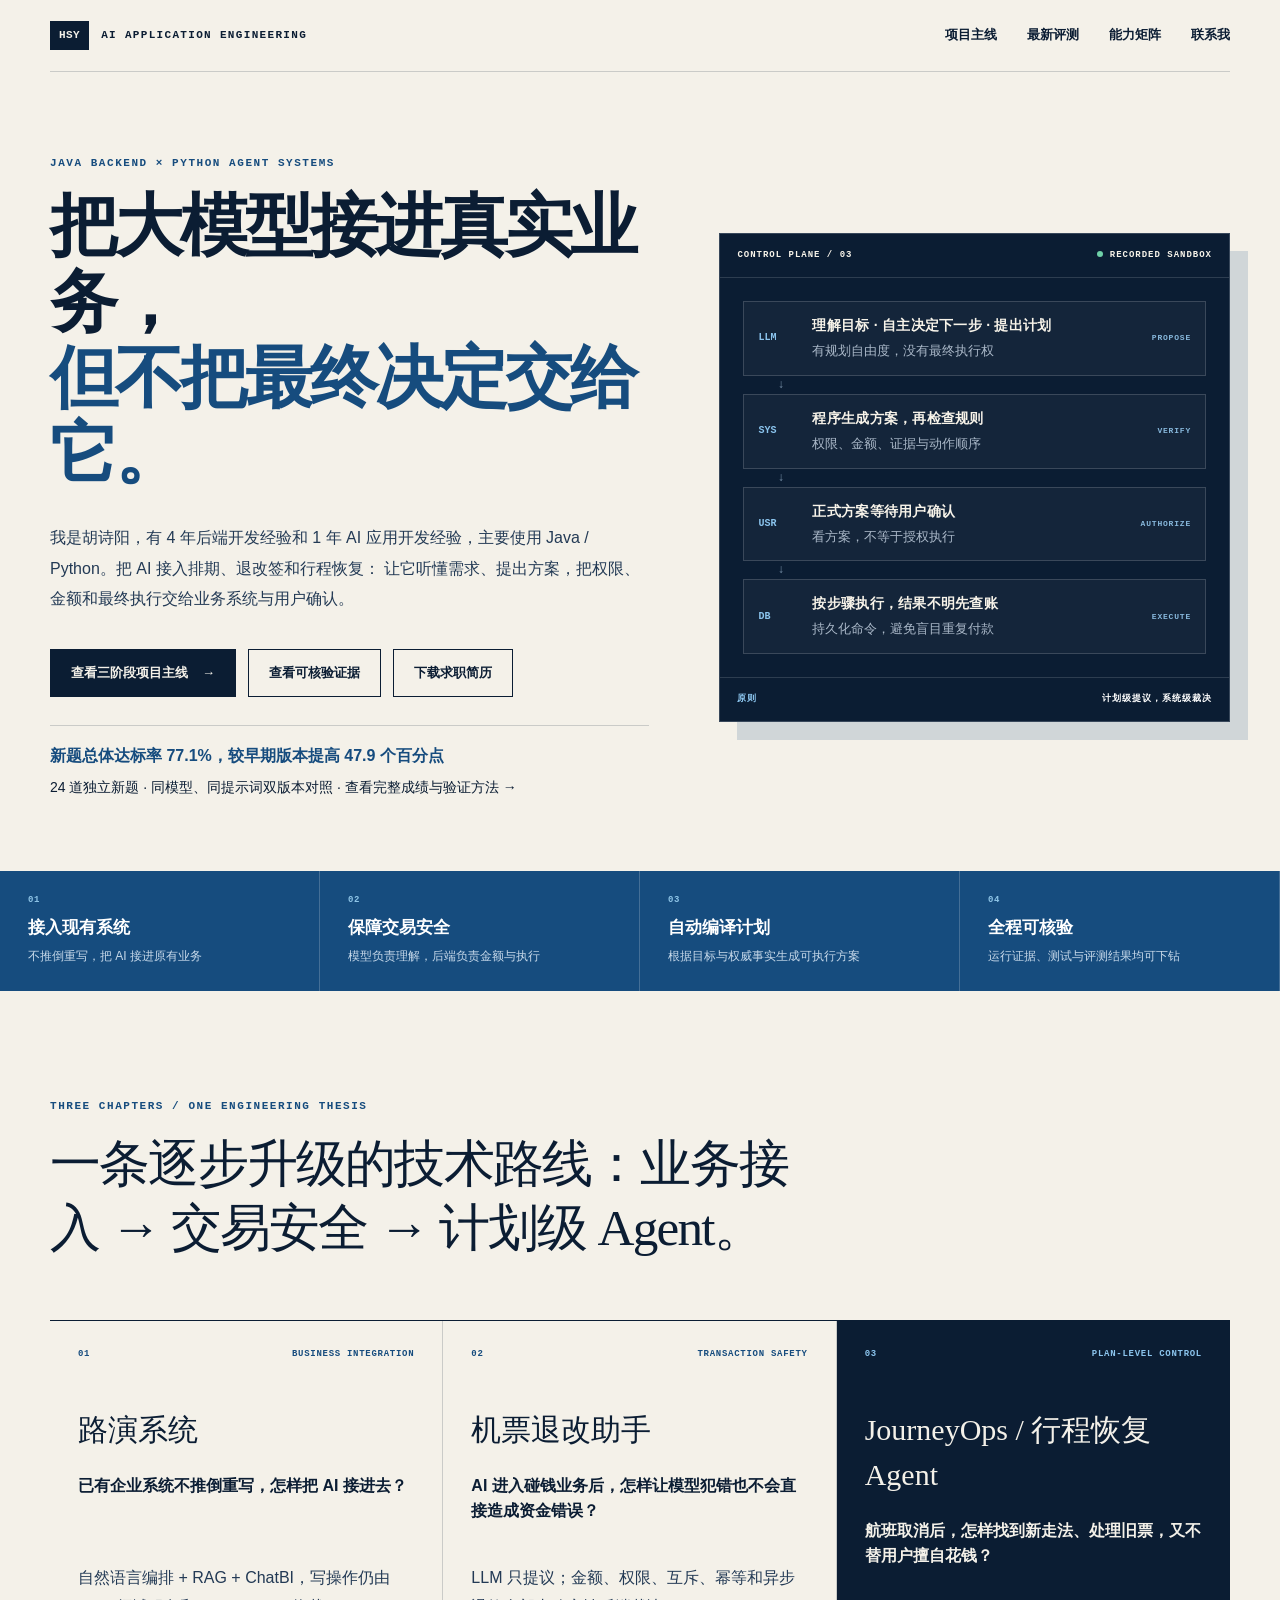
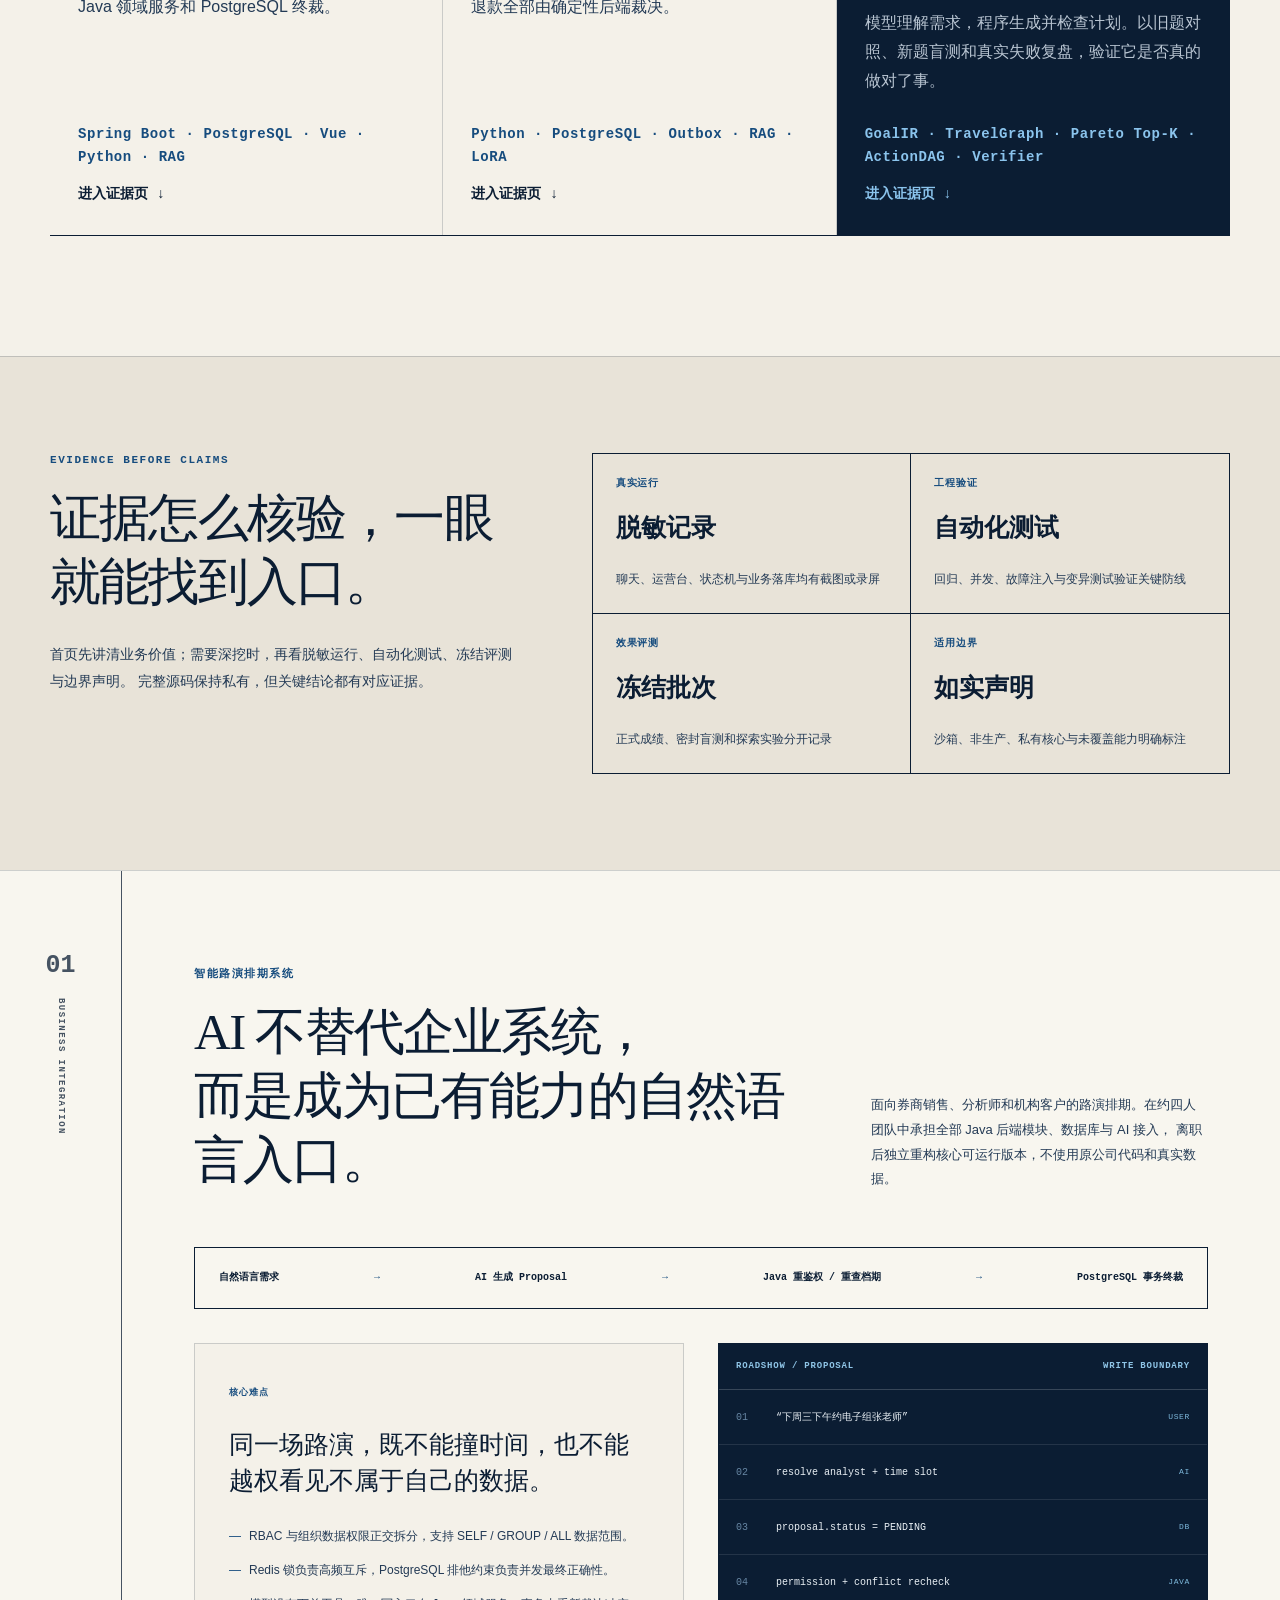
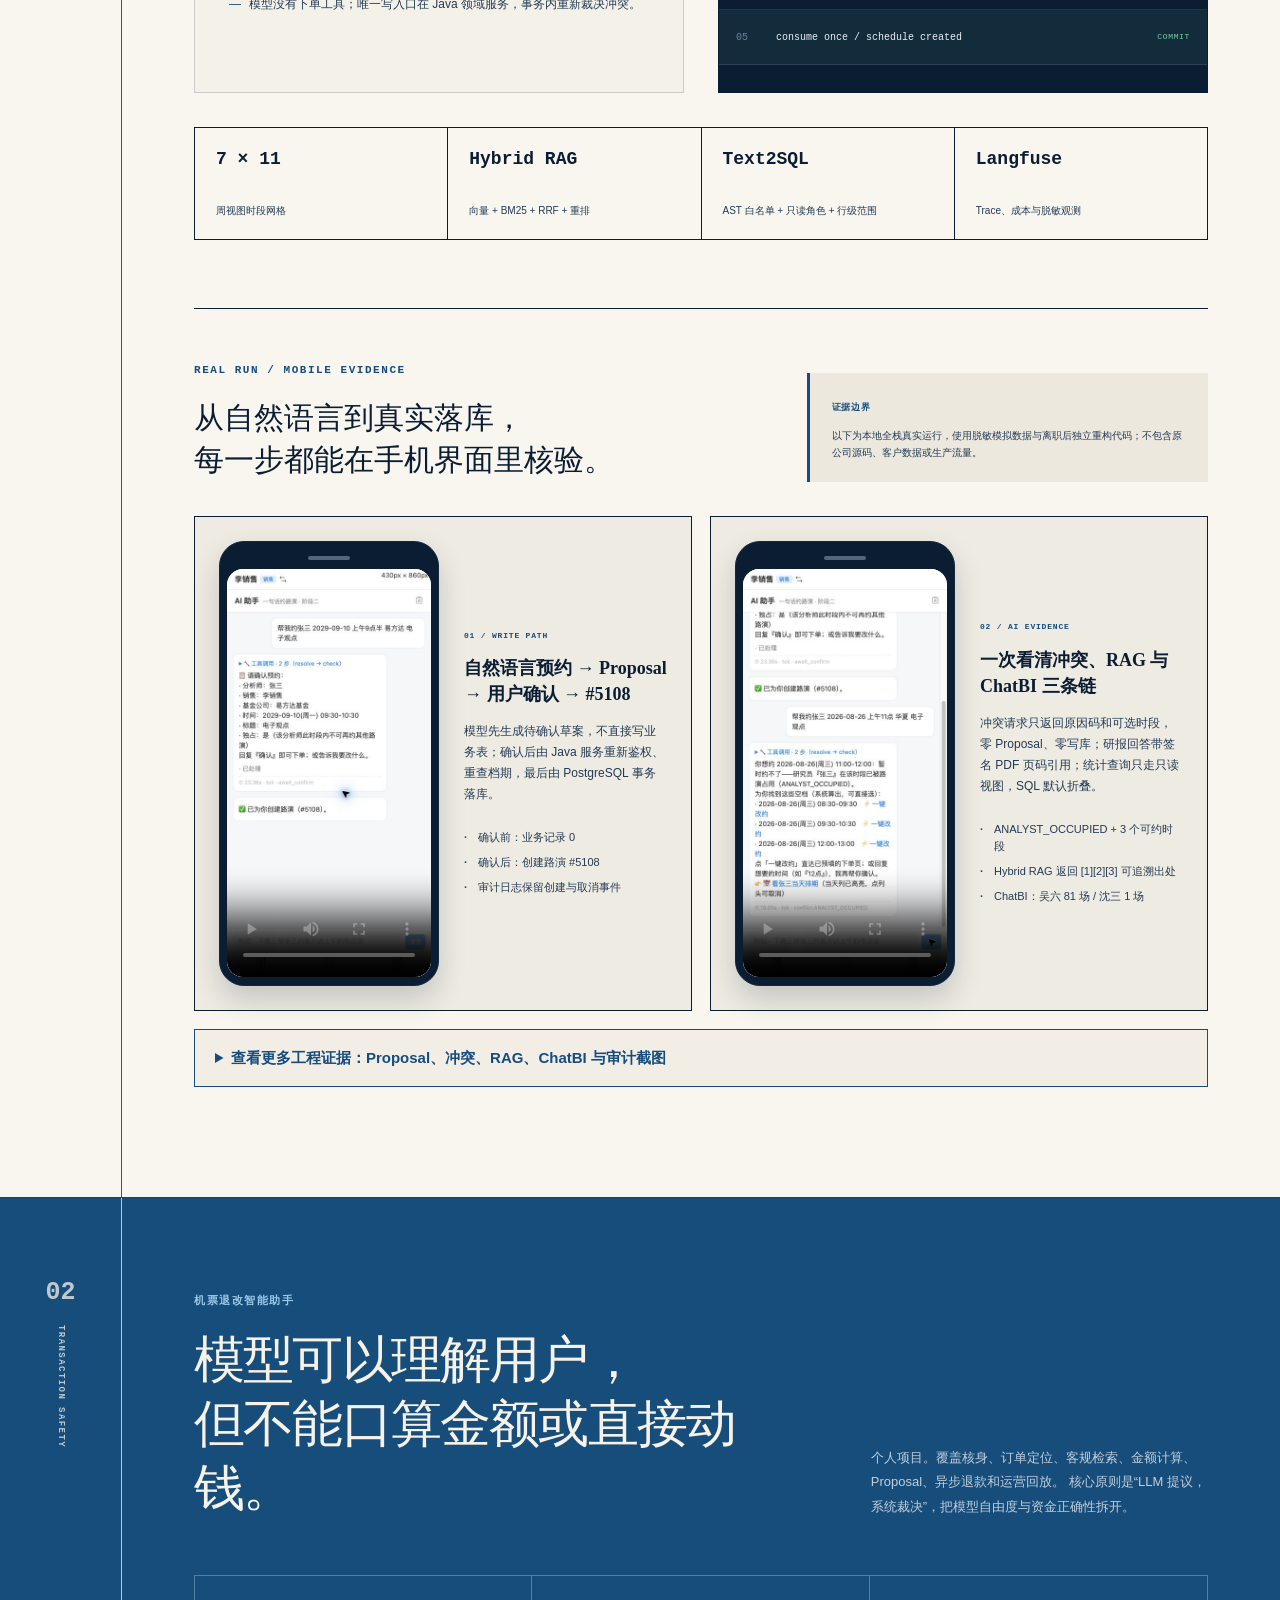
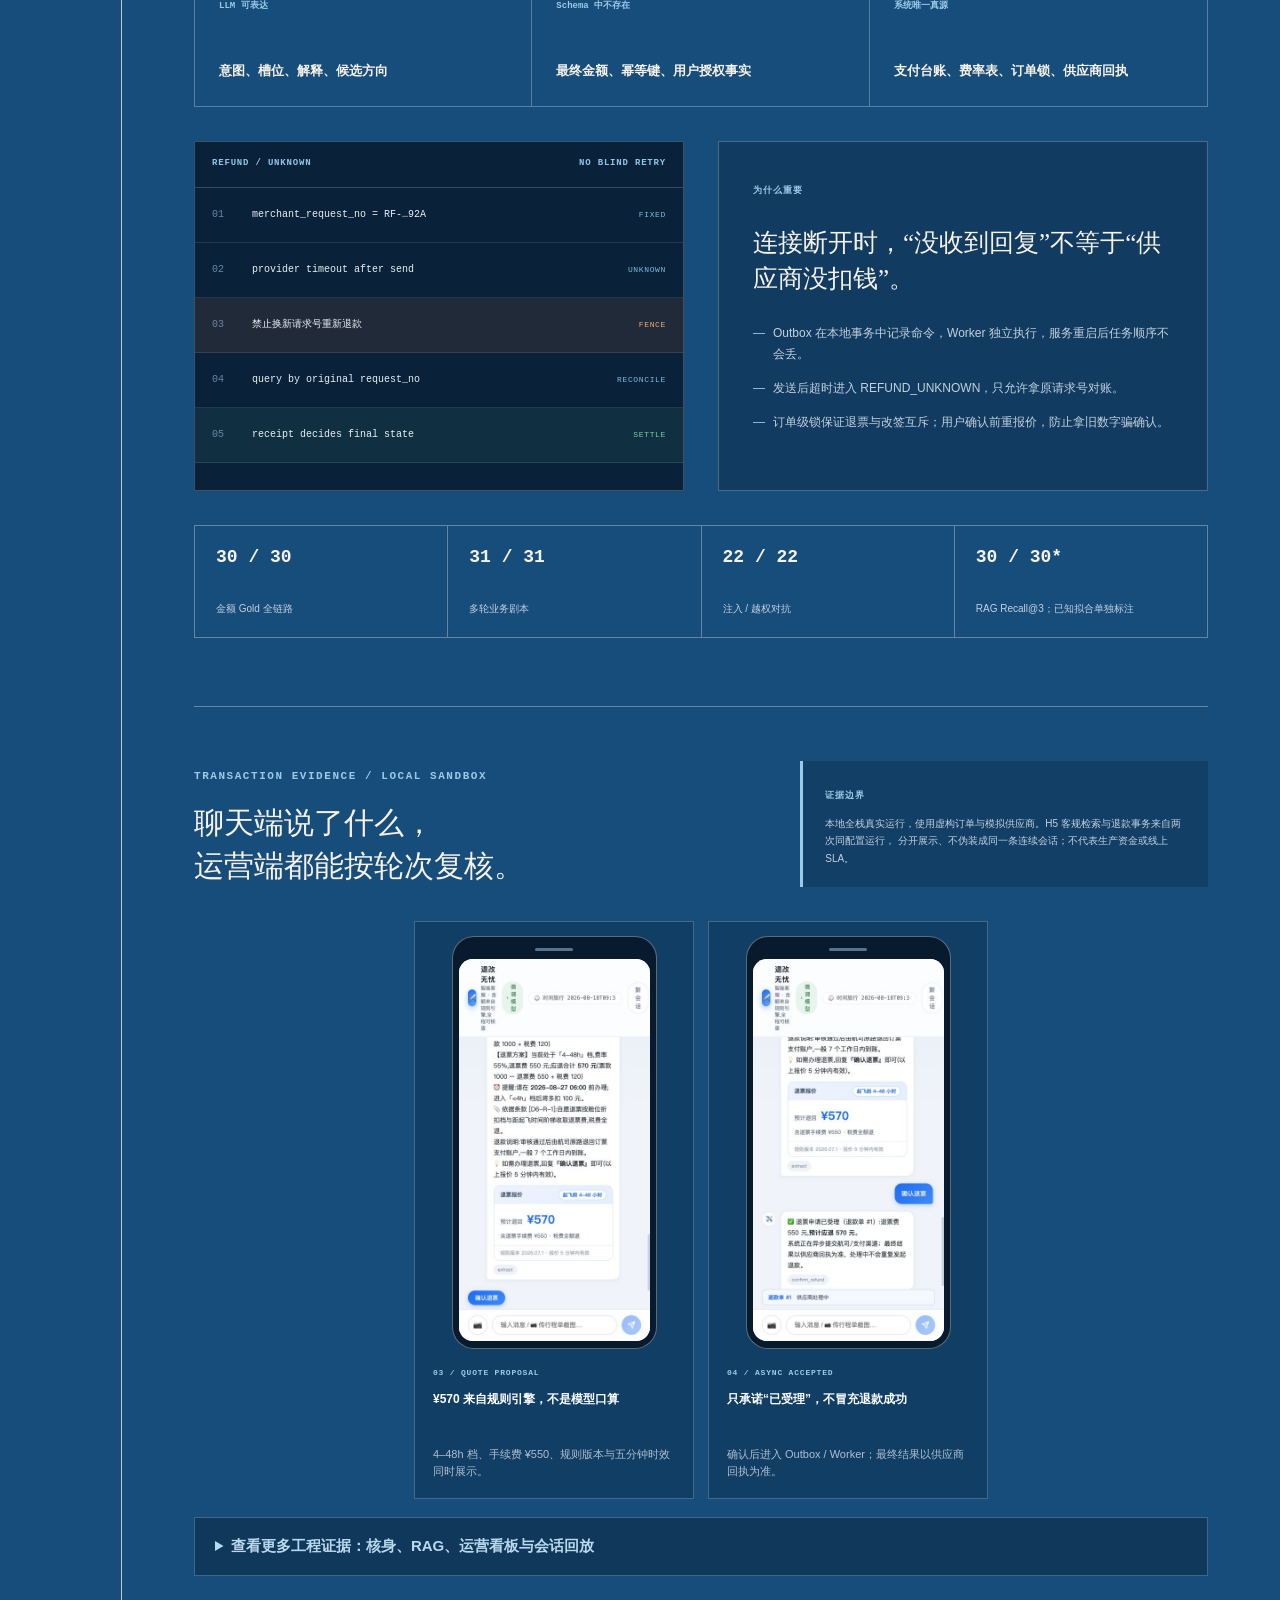
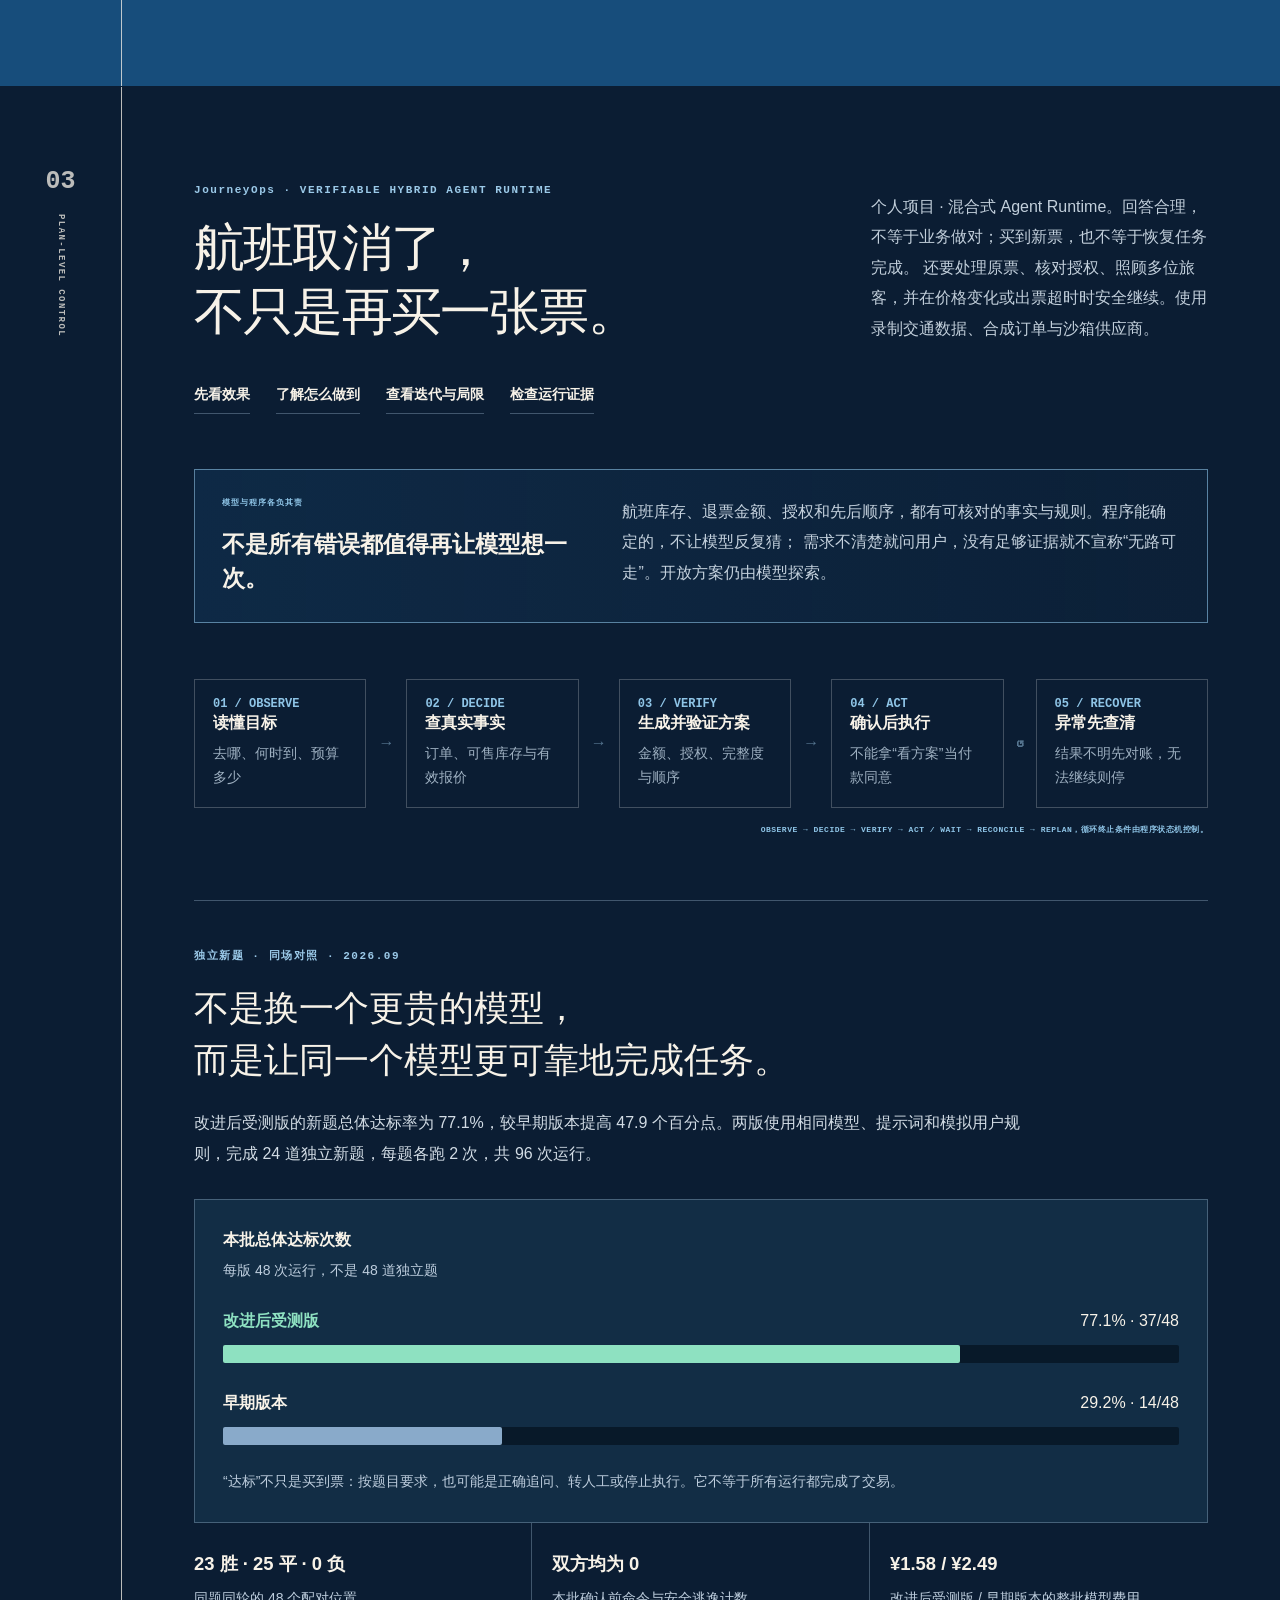
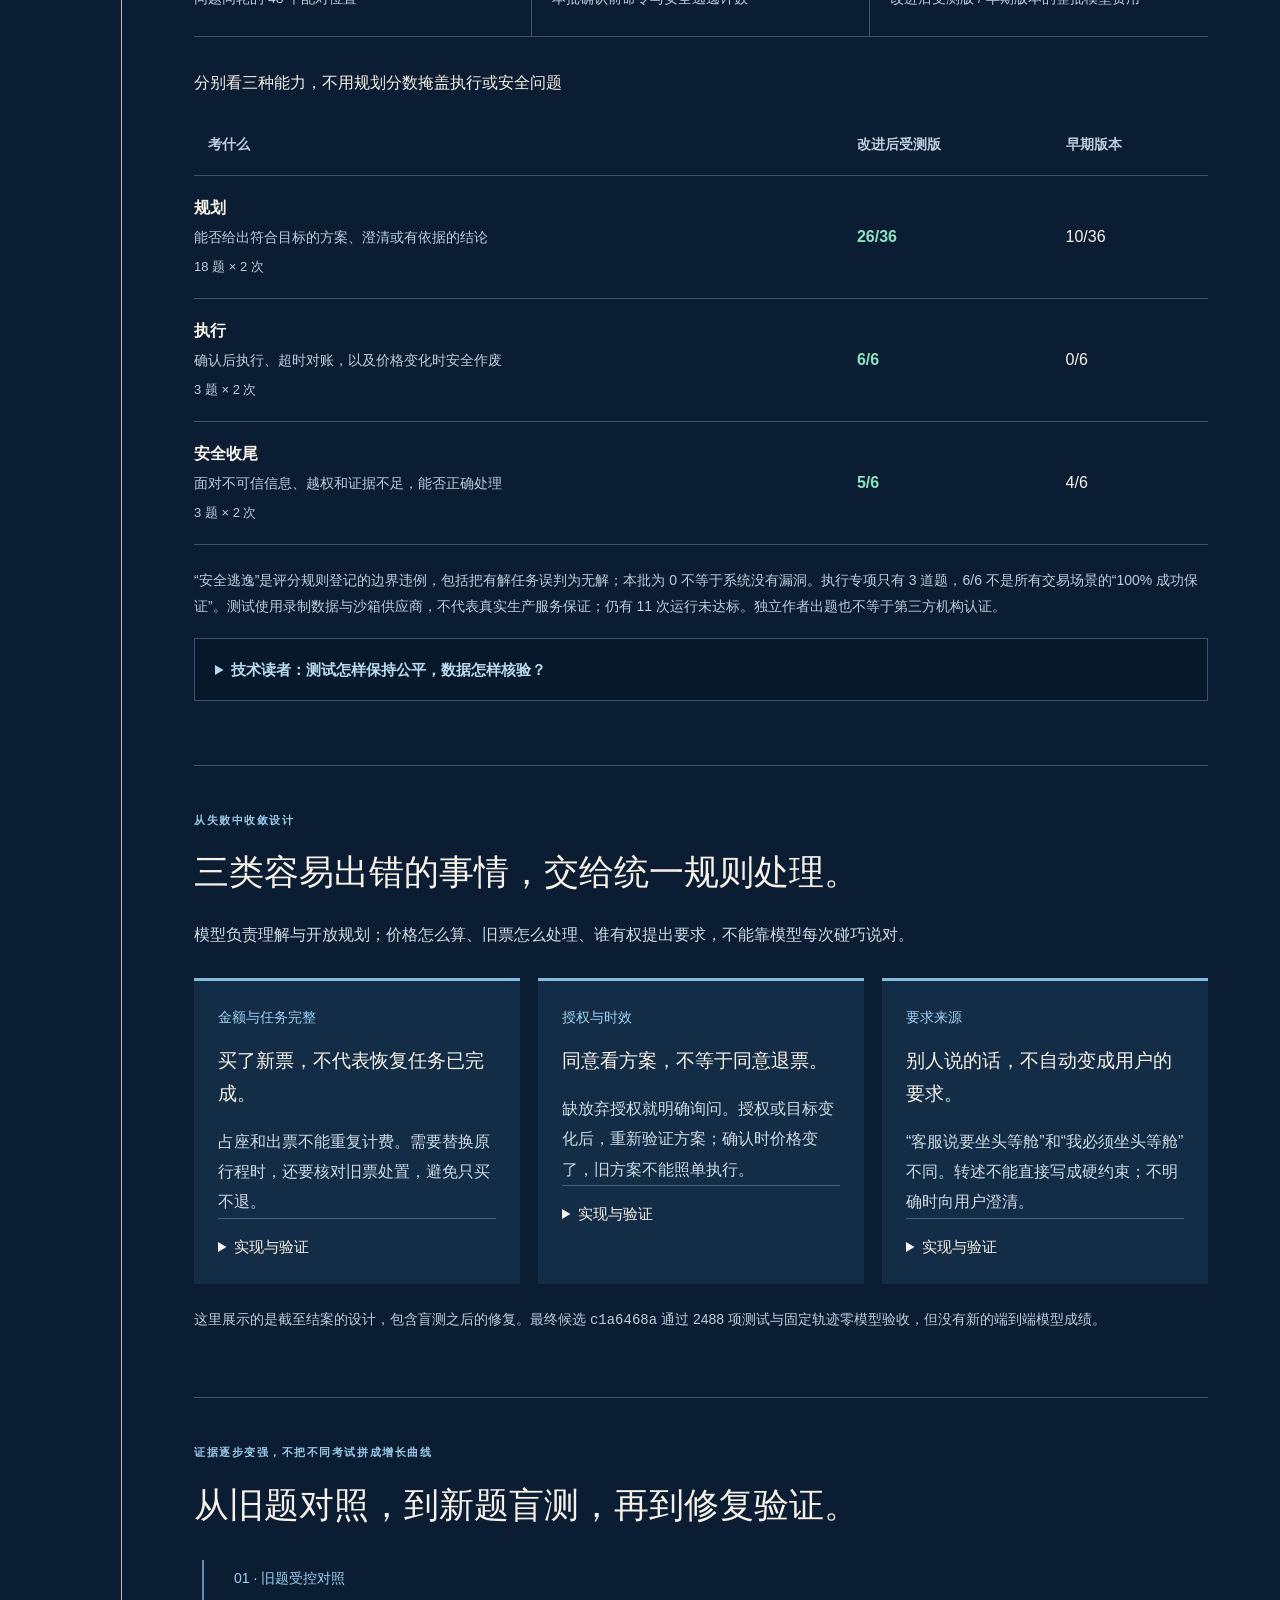
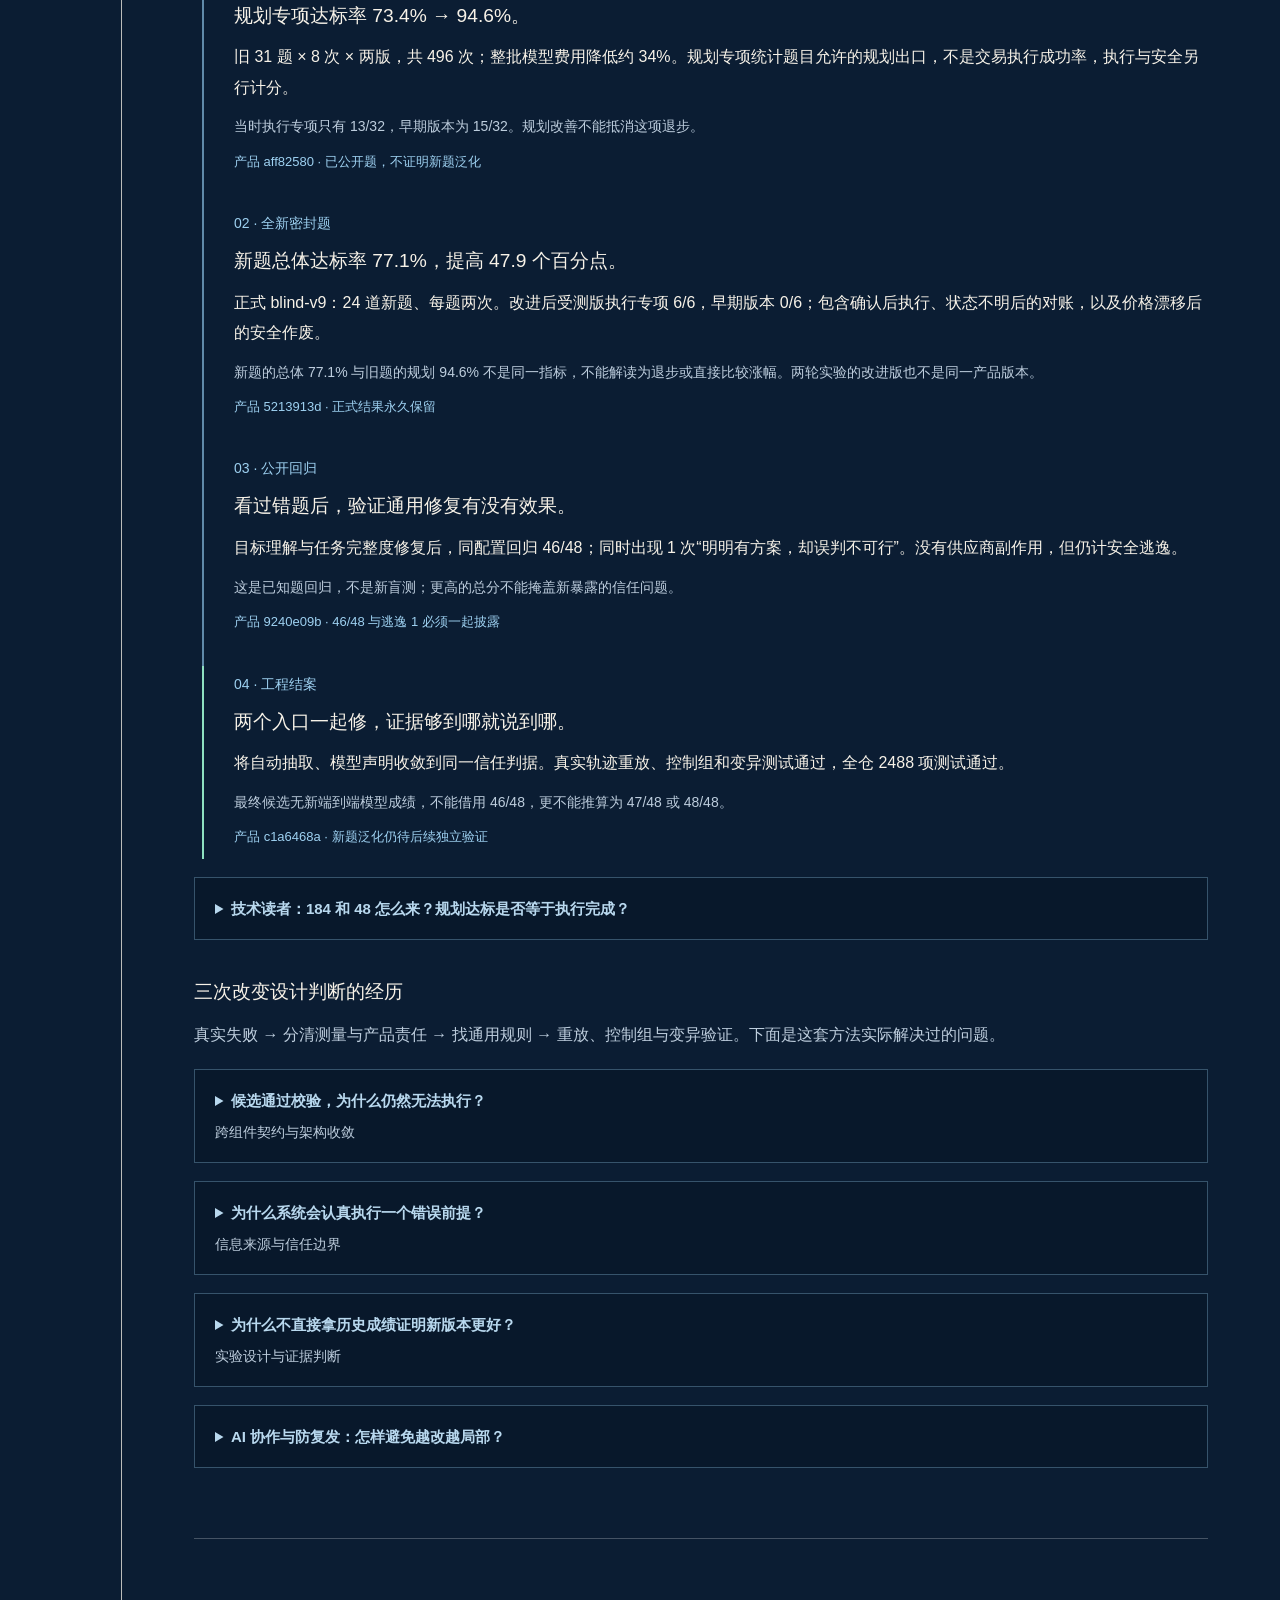
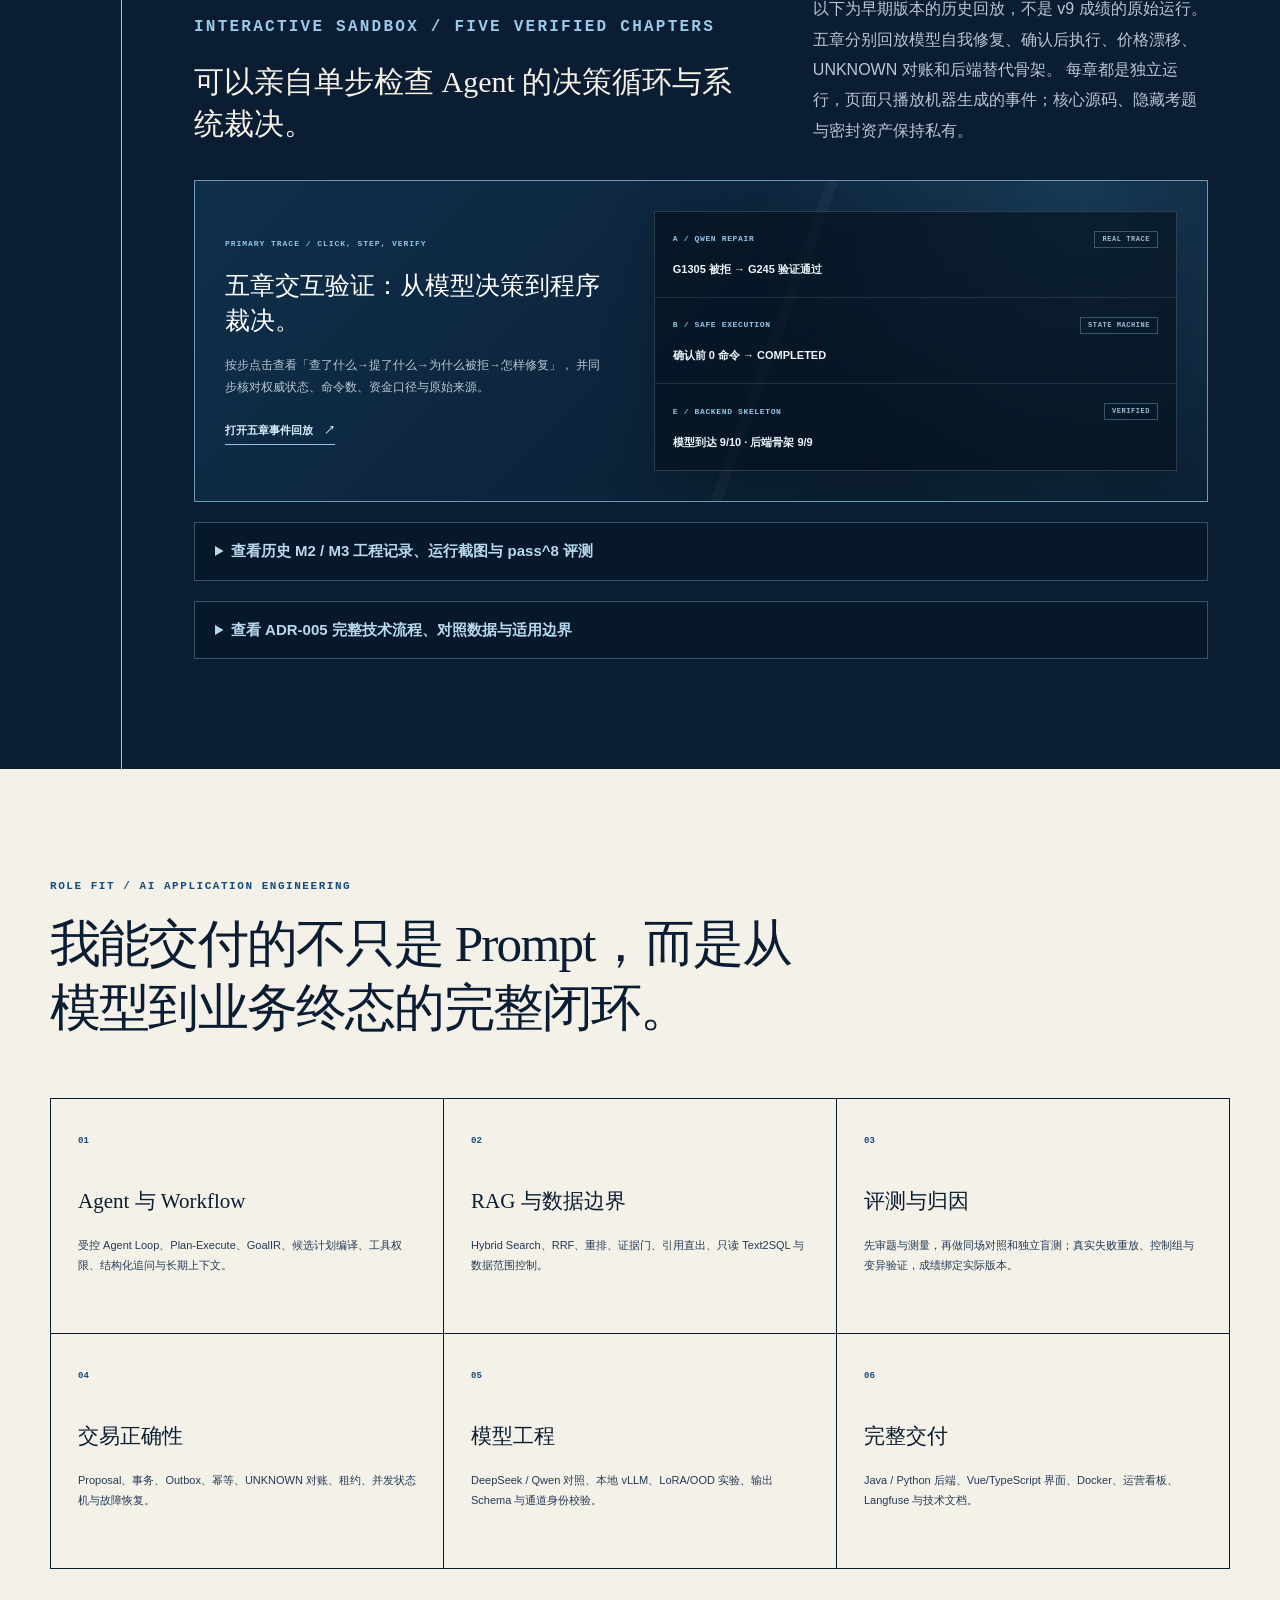
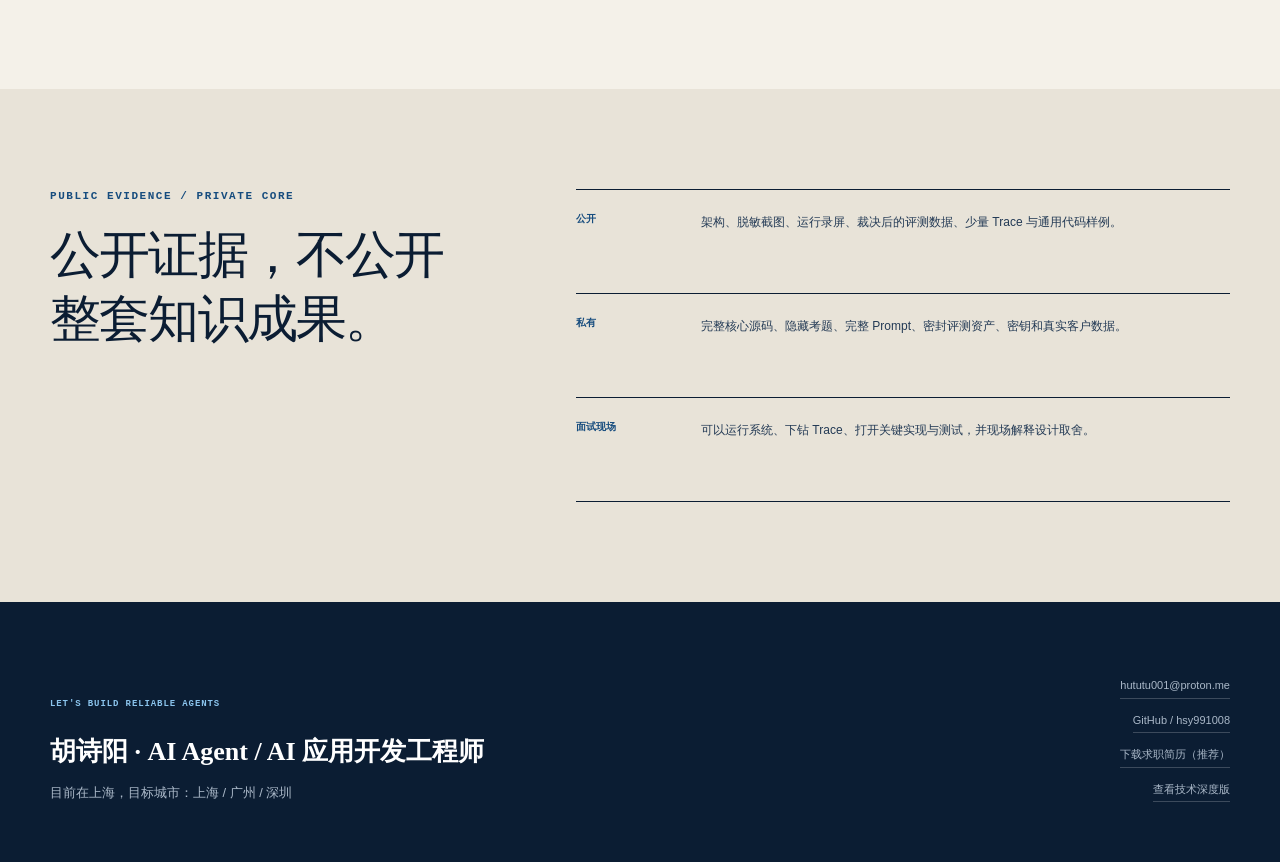
==== commit d6a6dea5: "Clarify evaluation outcomes and add AI application experience" ====
--- a/index.html
+++ b/index.html
@@ -1,2 +1,2 @@
-<!DOCTYPE html><html lang="zh-CN"><head><meta charSet="utf-8"/><meta name="viewport" content="width=device-width, initial-scale=1"/><link rel="preload" href="/evidence/refund/04-refund-quote-proposal.png" as="image"/><link rel="preload" href="/evidence/refund/05-refund-accepted-async.png" as="image"/><link rel="preload" href="/evidence/roadshow/02-proposal-await-confirm.png" as="image"/><link rel="preload" href="/evidence/roadshow/04-conflict-suggestions.png" as="image"/><link rel="preload" href="/evidence/roadshow/05-rag-citations.png" as="image"/><link rel="preload" href="/evidence/roadshow/06-chatbi-extremes.png" as="image"/><link rel="preload" href="/evidence/roadshow/07-audit-create-cancel.png" as="image"/><link rel="preload" href="/evidence/refund/01-order-disambiguation-masked.png" as="image"/><link rel="preload" href="/evidence/refund/03-rag-rules-citations.png" as="image"/><link rel="preload" href="/evidence/refund/06-operations-dashboard.png" as="image"/><link rel="stylesheet" href="/_next/static/css/index.DnhtXYVe.css" data-rsc-css-href="/_next/static/css/index.DnhtXYVe.css" data-precedence="vite-rsc/importer-resources"/><link rel="modulepreload" fetchPriority="low" href="/_next/static/chunks/index-s0Db7WuH.js"/><script src="/_next/static/chunks/rolldown-runtime-C60lm6uB.js" type="module" async=""></script><script src="/_next/static/chunks/framework-BgSIrAUN.js" type="module" async=""></script><link rel="modulepreload" href="/_next/static/chunks/layout-segment-context-rkz5dj2M.js" crossorigin=""/><link rel="preload" href="/evidence/refund/08-session-confirm-async.png" as="image"/><link rel="preload" href="/evidence/journeyops/01-normal-completed.png" as="image"/><link rel="preload" href="/evidence/journeyops/02-price-drift-zero-call.png" as="image"/><link rel="preload" href="/evidence/journeyops/03-ticketing-unknown.png" as="image"/><link rel="preload" href="/evidence/journeyops/05-evaluation-dashboard.png" as="image"/><link rel="preload" href="/evidence/journeyops/06-trace-s09-verified.png" as="image"/><title>胡诗阳｜AI Agent 应用开发工程师</title><meta name="description" content="胡诗阳的 AI 应用工程作品集：从企业业务接入、交易安全到行程恢复 Agent。查看实际用途、架构设计与独立新题双臂评测。"/><meta property="og:title" content="胡诗阳｜AI 应用开发工程师"/><meta property="og:description" content="可验证、可恢复的混合式 Agent Runtime。三个连续项目，展示 AI 如何进入真实业务。"/><meta property="og:type" content="website"/><meta property="og:image" content="https://hsy991008.github.io/og.png"/><meta property="og:image:width" content="1200"/><meta property="og:image:height" content="630"/><meta property="og:image:alt" content="胡诗阳 AI 应用开发工程师作品集"/><meta name="twitter:card" content="summary_large_image"/><meta name="twitter:title" content="胡诗阳｜AI 应用开发工程师"/><meta name="twitter:description" content="计划级提议，系统级裁决。"/><meta name="twitter:image" content="https://hsy991008.github.io/og.png"/><link rel="shortcut icon" href="/favicon.svg"/><link rel="icon" href="/favicon.svg"/><link rel="canonical" href="https://hsy991008.github.io"/><script>Object.assign(((self[Symbol.for("vinext.navigationRuntime")]??={bootstrap:{routeManifest:null},functions:{}}).bootstrap.rsc??={rsc:[]}),{params:{},nav:{"pathname":"/","searchParams":[]}})</script><link rel="modulepreload" href="/_next/static/chunks/index-s0Db7WuH.js" />
-</head><body><main><header class="topbar"><a class="identity" href="#top" aria-label="返回首页"><span class="identity-mark">HSY</span><span>AI APPLICATION ENGINEERING</span></a><nav aria-label="主导航"><a href="#projects">项目主线</a><a href="#journey-results">最新评测</a><a href="#capabilities">能力矩阵</a><a href="#contact">联系我</a></nav></header><section class="hero" id="top"><div class="hero-copy"><p class="eyebrow">JAVA BACKEND × PYTHON AGENT SYSTEMS</p><h1>把大模型接进真实业务，<br/><span>但不把最终决定交给它。</span></h1><p class="hero-intro">我是胡诗阳，有 4 年后端经验，使用 Java / Python。把 AI 接入排期、退改签和行程恢复： 让它听懂需求、提出方案，把权限、金额和最终执行交给业务系统与用户确认。</p><div class="hero-actions"><a class="button button-primary" href="#projects">查看三阶段项目主线 <span aria-hidden="true">→</span></a><a class="button button-secondary" href="#evidence">查看可核验证据</a><a class="button button-secondary" href="/胡诗阳-AI应用开发工程师-简历.pdf" target="_blank">下载求职简历</a></div><a class="hero-result" href="#journey-results"><strong>新题盲测：37/48 对 14/48</strong><span>同模型、同 Prompt 的系统对照 · 24 道题，两版共 96 次运行 →</span></a></div><div class="system-panel" aria-label="系统控制边界示意"><div class="panel-head"><span>CONTROL PLANE / 03</span><span class="live-dot">RECORDED SANDBOX</span></div><div class="system-flow"><div class="flow-row"><span class="flow-code">LLM</span><div><strong>理解目标 · 自主决定下一步 · 提出计划</strong><small>有规划自由度，没有最终执行权</small></div><span class="flow-status">PROPOSE</span></div><span class="flow-arrow">↓</span><div class="flow-row"><span class="flow-code">SYS</span><div><strong>程序生成方案，再检查规则</strong><small>权限、金额、证据与动作顺序</small></div><span class="flow-status">VERIFY</span></div><span class="flow-arrow">↓</span><div class="flow-row"><span class="flow-code">USR</span><div><strong>正式方案等待用户确认</strong><small>看方案，不等于授权执行</small></div><span class="flow-status">AUTHORIZE</span></div><span class="flow-arrow">↓</span><div class="flow-row"><span class="flow-code">DB</span><div><strong>按步骤执行，结果不明先查账</strong><small>持久化命令，避免盲目重复付款</small></div><span class="flow-status">EXECUTE</span></div></div><div class="panel-foot"><span>原则</span><strong>计划级提议，系统级裁决</strong></div></div></section><section class="signal-strip" aria-label="作品集关键信号"><div><small>01</small><strong>接入现有系统</strong><span>不推倒重写，把 AI 接进原有业务</span></div><div><small>02</small><strong>保障交易安全</strong><span>模型负责理解，后端负责金额与执行</span></div><div><small>03</small><strong>自动编译计划</strong><span>根据目标与权威事实生成可执行方案</span></div><div><small>04</small><strong>全程可核验</strong><span>运行证据、测试与评测结果均可下钻</span></div></section><section class="project-line" id="projects"><div class="section-heading"><p class="eyebrow">THREE CHAPTERS / ONE ENGINEERING THESIS</p><h2>一条逐步升级的技术路线：业务接入 → 交易安全 → 计划级 Agent。</h2></div><div class="project-grid"><a class="project-card" href="#roadshow"><div class="project-meta"><span>01</span><span>BUSINESS INTEGRATION</span></div><h3>路演系统</h3><p class="project-question">已有企业系统不推倒重写，怎样把 AI 接进去？</p><p class="project-answer">自然语言编排 + RAG + ChatBI，写操作仍由 Java 领域服务和 PostgreSQL 终裁。</p><p class="project-tech">Spring Boot · PostgreSQL · Vue · Python · RAG</p><span class="project-link">进入证据页 ↓</span></a><a class="project-card" href="#refund"><div class="project-meta"><span>02</span><span>TRANSACTION SAFETY</span></div><h3>机票退改助手</h3><p class="project-question">AI 进入碰钱业务后，怎样让模型犯错也不会直接造成资金错误？</p><p class="project-answer">LLM 只提议；金额、权限、互斥、幂等和异步退款全部由确定性后端裁决。</p><p class="project-tech">Python · PostgreSQL · Outbox · RAG · LoRA</p><span class="project-link">进入证据页 ↓</span></a><a class="project-card" href="#journeyops"><div class="project-meta"><span>03</span><span>PLAN-LEVEL CONTROL</span></div><h3>JourneyOps / 行程恢复 Agent</h3><p class="project-question">航班取消后，怎样找到新走法、处理旧票，又不替用户擅自花钱？</p><p class="project-answer">模型理解需求，程序生成并检查计划。以旧题对照、新题盲测和真实失败复盘，验证它是否真的做对了事。</p><p class="project-tech">GoalIR · TravelGraph · Pareto Top-K · ActionDAG · Verifier</p><span class="project-link">进入证据页 ↓</span></a></div></section><section class="evidence-ledger" id="evidence"><div class="ledger-intro"><p class="eyebrow">EVIDENCE BEFORE CLAIMS</p><h2>证据怎么核验，一眼就能找到入口。</h2><p>首页先讲清业务价值；需要深挖时，再看脱敏运行、自动化测试、冻结评测与边界声明。 完整源码保持私有，但关键结论都有对应证据。</p></div><div class="ledger-grid"><div class="ledger-cell"><span>真实运行</span><strong>脱敏记录</strong><small>聊天、运营台、状态机与业务落库均有截图或录屏</small></div><div class="ledger-cell"><span>工程验证</span><strong>自动化测试</strong><small>回归、并发、故障注入与变异测试验证关键防线</small></div><div class="ledger-cell"><span>效果评测</span><strong>冻结批次</strong><small>正式成绩、密封盲测和探索实验分开记录</small></div><div class="ledger-cell"><span>适用边界</span><strong>如实声明</strong><small>沙箱、非生产、私有核心与未覆盖能力明确标注</small></div></div></section><section class="chapter chapter-light" id="roadshow"><div class="chapter-rail"><span>01</span><small>BUSINESS INTEGRATION</small></div><div class="chapter-main"><div class="chapter-head"><div><p class="eyebrow">智能路演排期系统</p><h2>AI 不替代企业系统，<br/>而是成为已有能力的自然语言入口。</h2></div><p class="chapter-summary">面向券商销售、分析师和机构客户的路演排期。在约四人团队中承担全部 Java 后端模块、数据库与 AI 接入， 离职后独立重构核心可运行版本，不使用原公司代码和真实数据。</p></div><div class="architecture-strip" aria-label="路演系统写操作控制链"><span>自然语言需求</span><b>→</b><span>AI 生成 Proposal</span><b>→</b><span>Java 重鉴权 / 重查档期</span><b>→</b><span>PostgreSQL 事务终裁</span></div><div class="chapter-columns"><div class="case-block"><span class="case-label">核心难点</span><h3>同一场路演，既不能撞时间，也不能越权看见不属于自己的数据。</h3><ul><li>RBAC 与组织数据权限正交拆分，支持 SELF / GROUP / ALL 数据范围。</li><li>Redis 锁负责高频互斥，PostgreSQL 排他约束负责并发最终正确性。</li><li>模型没有下单工具；唯一写入口在 Java 领域服务，事务内重新裁决冲突。</li></ul></div><div class="trace-window light-window"><div class="trace-title"><span>ROADSHOW / PROPOSAL</span><span>WRITE BOUNDARY</span></div><div class="trace-line"><i>01</i><span>“下周三下午约电子组张老师”</span><em>USER</em></div><div class="trace-line"><i>02</i><span>resolve analyst + time slot</span><em>AI</em></div><div class="trace-line"><i>03</i><span>proposal.status = PENDING</span><em>DB</em></div><div class="trace-line"><i>04</i><span>permission + conflict recheck</span><em>JAVA</em></div><div class="trace-line success"><i>05</i><span>consume once / schedule created</span><em>COMMIT</em></div></div></div><div class="evidence-row"><div><strong>7 × 11</strong><span>周视图时段网格</span></div><div><strong>Hybrid RAG</strong><span>向量 + BM25 + RRF + 重排</span></div><div><strong>Text2SQL</strong><span>AST 白名单 + 只读角色 + 行级范围</span></div><div><strong>Langfuse</strong><span>Trace、成本与脱敏观测</span></div></div><div class="roadshow-proof"><div class="roadshow-proof-head"><div><p class="eyebrow">REAL RUN / MOBILE EVIDENCE</p><h3>从自然语言到真实落库，<br/>每一步都能在手机界面里核验。</h3></div><div class="roadshow-boundary"><strong>证据边界</strong><p>以下为本地全栈真实运行，使用脱敏模拟数据与离职后独立重构代码；不包含原公司源码、客户数据或生产流量。</p></div></div><div class="roadshow-video-grid"><article class="roadshow-video-card"><div class="phone-shell"><span class="phone-speaker" aria-hidden="true"></span><video controls="" playsInline="" preload="metadata" poster="/evidence/roadshow/02-proposal-await-confirm.png" aria-label="路演预约 Proposal 到确认落库的真实 H5 录屏"><source src="/videos/Roadshow-proposal-main.mp4" type="video/mp4"/><track kind="captions" src="/captions/roadshow-proposal.zh.vtt" srcLang="zh-CN" label="中文" default=""/></video></div><div class="roadshow-video-copy"><b>01 / WRITE PATH</b><strong>自然语言预约 → Proposal → 用户确认 → #5108</strong><p>模型先生成待确认草案，不直接写业务表；确认后由 Java 服务重新鉴权、重查档期，最后由 PostgreSQL 事务落库。</p><ul><li>确认前：业务记录 0</li><li>确认后：创建路演 #5108</li><li>审计日志保留创建与取消事件</li></ul></div></article><article class="roadshow-video-card"><div class="phone-shell"><span class="phone-speaker" aria-hidden="true"></span><video controls="" playsInline="" preload="metadata" poster="/evidence/roadshow/04-conflict-suggestions.png" aria-label="冲突检测、研报 RAG 与 ChatBI 的真实 H5 录屏"><source src="/videos/Roadshow-ai-evidence.mp4" type="video/mp4"/><track kind="captions" src="/captions/roadshow-ai-evidence.zh.vtt" srcLang="zh-CN" label="中文" default=""/></video></div><div class="roadshow-video-copy"><b>02 / AI EVIDENCE</b><strong>一次看清冲突、RAG 与 ChatBI 三条链</strong><p>冲突请求只返回原因码和可选时段，零 Proposal、零写库；研报回答带签名 PDF 页码引用；统计查询只走只读视图，SQL 默认折叠。</p><ul><li>ANALYST_OCCUPIED + 3 个可约时段</li><li>Hybrid RAG 返回 [1][2][3] 可追溯出处</li><li>ChatBI：吴六 81 场 / 沈三 1 场</li></ul></div></article></div><details class="evidence-details evidence-details-light"><summary>查看更多工程证据：Proposal、冲突、RAG、ChatBI 与审计截图</summary><div class="roadshow-shot-grid" aria-label="路演项目真实运行截图"><a href="/evidence/roadshow/02-proposal-await-confirm.png" target="_blank" rel="noreferrer"><img src="/evidence/roadshow/02-proposal-await-confirm.png" alt="等待用户确认的路演 Proposal"/><span><b>PROPOSAL</b><strong>模型草案与业务提交分离</strong></span></a><a href="/evidence/roadshow/04-conflict-suggestions.png" target="_blank" rel="noreferrer"><img src="/evidence/roadshow/04-conflict-suggestions.png" alt="研究员档期冲突与推荐空档"/><span><b>CONFLICT</b><strong>冲突拦截与一键改约</strong></span></a><a href="/evidence/roadshow/05-rag-citations.png" target="_blank" rel="noreferrer"><img src="/evidence/roadshow/05-rag-citations.png" alt="带签名研报出处的 RAG 回答"/><span><b>RAG</b><strong>答案与研报页码可追溯</strong></span></a><a href="/evidence/roadshow/06-chatbi-extremes.png" target="_blank" rel="noreferrer"><img src="/evidence/roadshow/06-chatbi-extremes.png" alt="ChatBI 统计分析结果"/><span><b>CHATBI</b><strong>只读统计与 SQL 下钻</strong></span></a><a href="/evidence/roadshow/07-audit-create-cancel.png" target="_blank" rel="noreferrer"><img src="/evidence/roadshow/07-audit-create-cancel.png" alt="路演创建与取消审计日志"/><span><b>AUDIT</b><strong>状态变更留痕，不抹记录</strong></span></a></div></details></div></div></section><section class="chapter chapter-blue" id="refund"><div class="chapter-rail"><span>02</span><small>TRANSACTION SAFETY</small></div><div class="chapter-main"><div class="chapter-head"><div><p class="eyebrow">机票退改智能助手</p><h2>模型可以理解用户，<br/>但不能口算金额或直接动钱。</h2></div><p class="chapter-summary">个人项目。覆盖核身、订单定位、客规检索、金额计算、Proposal、异步退款和运营回放。 核心原则是“LLM 提议，系统裁决”，把模型自由度与资金正确性拆开。</p></div><div class="safety-schema"><div><span>LLM 可表达</span><strong>意图、槽位、解释、候选方向</strong></div><div><span>Schema 中不存在</span><strong>最终金额、幂等键、用户授权事实</strong></div><div><span>系统唯一真源</span><strong>支付台账、费率表、订单锁、供应商回执</strong></div></div><div class="chapter-columns"><div class="trace-window dark-window"><div class="trace-title"><span>REFUND / UNKNOWN</span><span>NO BLIND RETRY</span></div><div class="trace-line"><i>01</i><span>merchant_request_no = RF-…92A</span><em>FIXED</em></div><div class="trace-line"><i>02</i><span>provider timeout after send</span><em>UNKNOWN</em></div><div class="trace-line warn"><i>03</i><span>禁止换新请求号重新退款</span><em>FENCE</em></div><div class="trace-line"><i>04</i><span>query by original request_no</span><em>RECONCILE</em></div><div class="trace-line success"><i>05</i><span>receipt decides final state</span><em>SETTLE</em></div></div><div class="case-block inverted"><span class="case-label">为什么重要</span><h3>连接断开时，“没收到回复”不等于“供应商没扣钱”。</h3><ul><li>Outbox 在本地事务中记录命令，Worker 独立执行，服务重启后任务顺序不会丢。</li><li>发送后超时进入 REFUND_UNKNOWN，只允许拿原请求号对账。</li><li>订单级锁保证退票与改签互斥；用户确认前重报价，防止拿旧数字骗确认。</li></ul></div></div><div class="evidence-row inverted-row"><div><strong>30 / 30</strong><span>金额 Gold 全链路</span></div><div><strong>31 / 31</strong><span>多轮业务剧本</span></div><div><strong>22 / 22</strong><span>注入 / 越权对抗</span></div><div><strong>30 / 30*</strong><span>RAG Recall@3；已知拟合单独标注</span></div></div><div class="refund-proof"><div class="refund-proof-head"><div><p class="eyebrow">TRANSACTION EVIDENCE / LOCAL SANDBOX</p><h3>聊天端说了什么，<br/>运营端都能按轮次复核。</h3></div><div class="refund-proof-note"><strong>证据边界</strong><p>本地全栈真实运行，使用虚构订单与模拟供应商。H5 客规检索与退款事务来自两次同配置运行， 分开展示、不伪装成同一条连续会话；不代表生产资金或线上 SLA。</p></div></div><div class="refund-phone-grid refund-primary-grid" aria-label="退改助手 H5 关键运行截图"><a href="/evidence/refund/04-refund-quote-proposal.png" target="_blank" rel="noreferrer"><div class="refund-phone-shell"><img src="/evidence/refund/04-refund-quote-proposal.png" alt="应退 570 元的退款报价 Proposal"/></div><span><b>03 / QUOTE PROPOSAL</b><strong>¥570 来自规则引擎，不是模型口算</strong><small>4–48h 档、手续费 ¥550、规则版本与五分钟时效同时展示。</small></span></a><a href="/evidence/refund/05-refund-accepted-async.png" target="_blank" rel="noreferrer"><div class="refund-phone-shell"><img src="/evidence/refund/05-refund-accepted-async.png" alt="用户确认后退款进入异步受理状态"/></div><span><b>04 / ASYNC ACCEPTED</b><strong>只承诺“已受理”，不冒充退款成功</strong><small>确认后进入 Outbox / Worker；最终结果以供应商回执为准。</small></span></a></div><details class="evidence-details evidence-details-dark"><summary>查看更多工程证据：核身、RAG、运营看板与会话回放</summary><div class="refund-phone-grid refund-secondary-grid"><a href="/evidence/refund/01-order-disambiguation-masked.png" target="_blank" rel="noreferrer"><div class="refund-phone-shell"><img src="/evidence/refund/01-order-disambiguation-masked.png" alt="未核身时订单消歧卡对姓名和金额做脱敏"/></div><span><b>01 / IDENTITY GATE</b><strong>核身前：姓名脱敏、金额不可见</strong><small>尾号 6672 命中两笔订单，先消歧再办理。</small></span></a><a href="/evidence/refund/03-rag-rules-citations.png" target="_blank" rel="noreferrer"><div class="refund-phone-shell"><img src="/evidence/refund/03-rag-rules-citations.png" alt="东航 K 舱客规 RAG 回答及检索编号"/></div><span><b>02 / GROUNDED RAG</b><strong>条款原文、来源与检索编号齐全</strong><small>回答来自 Hybrid Retrieval，不用模型记忆编客规。</small></span></a></div><div class="refund-admin-grid"><a href="/evidence/refund/06-operations-dashboard.png" target="_blank" rel="noreferrer"><img src="/evidence/refund/06-operations-dashboard.png" alt="退改助手运营看板，展示会话、LoRA 通道和异常指标"/><span><b>OPERATIONS</b><strong>业务、模型与资金异常放在同一运营面</strong><small>自助解决、LoRA 通道、转人工、UNKNOWN 与失败状态分开统计。</small></span></a><a href="/evidence/refund/08-session-confirm-async.png" target="_blank" rel="noreferrer"><img src="/evidence/refund/08-session-confirm-async.png" alt="同一退款会话从核身、LoRA 报价到确认受理的运营回放"/><span><b>SESSION REPLAY</b><strong>同一会话逐轮回放：核身 → LoRA → 报价 → 确认</strong><small>运营端能复核 1120 / 550 / 570 与确认话术，没有泄露资金幂等键。</small></span></a></div></details></div></div></section><section class="chapter chapter-ink" id="journeyops"><div class="chapter-rail"><span>03</span><small>PLAN-LEVEL CONTROL</small></div><div class="chapter-main"><div class="chapter-head"><div><p class="eyebrow">JourneyOps · VERIFIABLE HYBRID AGENT RUNTIME</p><h2>航班取消了，<br/>不只是再买一张票。</h2></div><p class="chapter-summary">个人项目 · 混合式 Agent Runtime。回答合理，不等于业务做对；买到新票，也不等于恢复任务完成。 还要处理原票、核对授权、照顾多位旅客，并在价格变化或出票超时时安全继续。使用录制交通数据、合成订单与沙箱供应商。</p></div><nav class="journey-reading" aria-label="JourneyOps 阅读路径"><a href="#journey-results">先看效果</a><a href="#journey-engineering">了解怎么做到</a><a href="#journey-progress">查看迭代与局限</a><a href="#journey-proof-title">检查运行证据</a></nav><div class="autonomy-callout"><div><span>模型与程序各负其责</span><strong>不是所有错误都值得再让模型想一次。</strong></div><p>航班库存、退票金额、授权和先后顺序，都有可核对的事实与规则。程序能确定的，不让模型反复猜； 需求不清楚就问用户，没有足够证据就不宣称“无路可走”。开放方案仍由模型探索。</p></div><div class="journey-flow" aria-label="从需求到执行的五步"><div><span>01 / OBSERVE</span><strong>读懂目标</strong><small>去哪、何时到、预算多少</small></div><b>→</b><div><span>02 / DECIDE</span><strong>查真实事实</strong><small>订单、可售库存与有效报价</small></div><b>→</b><div><span>03 / VERIFY</span><strong>生成并验证方案</strong><small>金额、授权、完整度与顺序</small></div><b>→</b><div><span>04 / ACT</span><strong>确认后执行</strong><small>不能拿“看方案”当付款同意</small></div><b>↺</b><div><span>05 / RECOVER</span><strong>异常先查清</strong><small>结果不明先对账，无法继续则停</small></div></div><p class="loop-caption">OBSERVE → DECIDE → VERIFY → ACT / WAIT → RECONCILE → REPLAN，循环终止条件由程序状态机控制。</p><section class="journey-results" id="journey-results" aria-labelledby="journey-results-title"><p class="eyebrow">独立新题 · 同场对照 · 2026.09</p><h3 id="journey-results-title">不是换一个更贵的模型，<br/>而是让同一个模型更可靠地完成任务。</h3><p class="reading-lead">两套系统做同一份新考卷：早期 M3 基线与改进后的受测版本，使用相同模型、提示词和模拟用户规则。24 道题，每题各跑 2 次，两版共 96 次。</p><figure class="result-comparison"><figcaption>本批总体达标次数 <span>每版 48 次运行，不是 48 道独立题</span></figcaption><div class="result-bar-row current"><div class="result-bar-label"><strong>改进后受测版</strong><span>37/48<!-- --> · <!-- -->77.1<!-- -->%</span></div><div class="result-track" aria-hidden="true"><div style="width:77.1%"></div></div></div><div class="result-bar-row m3"><div class="result-bar-label"><strong>早期 M3 基线</strong><span>14/48<!-- --> · <!-- -->29.2<!-- -->%</span></div><div class="result-track" aria-hidden="true"><div style="width:29.2%"></div></div></div><p>“达标”不只是买到票：按题目要求，也可能是正确追问、转人工或停止执行。它不等于所有运行都完成了交易。</p></figure><div class="result-highlights"><div><strong>23<!-- --> 胜 · <!-- -->25<!-- --> 平 · <!-- -->0<!-- --> 负</strong><span>同题同轮的 48 个配对位置</span></div><div><strong>双方均为 0</strong><span>本批确认前命令与安全逃逸计数</span></div><div><strong>¥<!-- -->1.58<!-- --> / ¥<!-- -->2.49</strong><span>受测版 / M3 的整批模型费用</span></div></div><div class="result-table-wrap" role="region" aria-label="三类能力成绩" tabindex="0"><table class="result-table"><caption>分别看三种能力，不用规划分数掩盖执行或安全问题</caption><thead><tr><th scope="col">考什么</th><th scope="col">受测版</th><th scope="col">M3</th></tr></thead><tbody><tr><th scope="row"><strong>规划</strong><span>能否给出符合目标的方案、澄清或有依据的结论</span><small>18 题 × 2 次</small></th><td>26/36</td><td>10/36</td></tr><tr><th scope="row"><strong>执行</strong><span>确认后执行、超时对账，以及价格变化时安全作废</span><small>3 题 × 2 次</small></th><td>6/6</td><td>0/6</td></tr><tr><th scope="row"><strong>安全收尾</strong><span>面对不可信信息、越权和证据不足，能否正确处理</span><small>3 题 × 2 次</small></th><td>5/6</td><td>4/6</td></tr></tbody></table></div><p class="evidence-caution">“安全逃逸”是评分规则登记的边界违例，包括把有解任务误判为无解；本批为 0 不等于系统没有漏洞。执行专项只有 3 道题，6/6 不是所有交易场景的“100% 成功保证”。测试使用录制数据与沙箱供应商，不代表真实生产服务保证；仍有 11 次运行未达标。独立作者出题也不等于第三方机构认证。</p><details class="evidence-details evidence-details-dark story-details"><summary>技术读者：测试怎样保持公平，数据怎样核验？</summary><div class="story-detail-body"><ul><li>两臂同模型、Prompt、题包、模拟用户、公共驱动与评分口径；同题同轮相邻执行，交替先手。</li><li>题目先过资格审计：参考答案走真实验证与执行链，单缺陷反例必须被准确拦下，再冻结题包和执行件。</li><li>96 个唯一位置全部完成，在线评分与独立重放零不一致。按预注册计分，不因低分补跑、换题或改分。</li><li>48 个配对共享 24 道题，不能视为 48 个独立题样本；23 胜、0 负仅描述本批，不宣称开放世界普适优势。</li></ul><dl class="identity-list"><div><dt>受测产品</dt><dd><code>5213913d</code> · blind-v9</dd></div><div><dt>模型配置</dt><dd>DeepSeek Flash / thinking off / max_tokens 2048</dd></div><div><dt>Prompt</dt><dd>pv-m2-final-v9</dd></div><div><dt>批次</dt><dd><code>1b35643781c0ac1c</code></dd></div></dl><a class="inline-evidence-link" href="/reports/journeyops-results.json" target="_blank" rel="noreferrer">查看数据摘要与原始记录指纹 ↗</a><p class="evidence-caution">公开的是脱敏汇总和来源指纹，不是隐藏题包或原始 dump；指纹便于追溯，本身不能替代审计。</p></div></details></section><section class="journey-engineering" id="journey-engineering" aria-labelledby="journey-engineering-title"><p class="eyebrow">从失败中收敛设计</p><h3 id="journey-engineering-title">三类容易出错的事情，交给统一规则处理。</h3><p class="reading-lead">模型负责理解与开放规划；价格怎么算、旧票怎么处理、谁有权提出要求，不能靠模型每次碰巧说对。</p><div class="invariant-cards"><article><span>金额与任务完整</span><h4>买了新票，不代表恢复任务已完成。</h4><p>占座和出票不能重复计费。需要替换原行程时，还要核对旧票处置，避免只买不退。</p><details><summary>实现与验证</summary><p><code>cash_out_for</code> 统一编译、增强、校验与装配的金额语义；<code>task_completion</code> 在最终化前检查释放覆盖。缺权威价格不猜，残缺候选走结构化拒绝与修复。</p></details></article><article><span>授权与时效</span><h4>同意看方案，不等于同意退票。</h4><p>缺放弃授权就明确询问。授权或目标变化后，重新验证方案；确认时价格变了，旧方案不能照单执行。</p><details><summary>实现与验证</summary><p>模型与编译器候选共用 finalizer（候选协调器）。待授权不伪装验证通过；新 goal revision（目标版本）重建重验，保留旧版本围栏。确认后才经 Outbox/Worker 顺序执行。</p></details></article><article><span>要求来源</span><h4>别人说的话，不自动变成用户的要求。</h4><p>“客服说要坐头等舱”和“我必须坐头等舱”不同。转述不能直接写成硬约束；不明确时向用户澄清。</p><details><summary>实现与验证</summary><p>自动抽取与模型主动声明共用 <code>direct_value_hits</code> 的来源辖域判据，避免只修一个入口。直接表达保持；同词多次出现按实际位置判断，撤规则的变异测试须重新暴露缺口。</p></details></article></div><p class="evidence-caution">这里展示的是截至结案的设计，包含盲测之后的修复。最终候选 <code>c1a6468a</code> 通过 <!-- -->2488<!-- --> 项测试与固定轨迹零模型验收，但没有新的端到端模型成绩。</p></section><section class="journey-progress" id="journey-progress" aria-labelledby="journey-progress-title"><p class="eyebrow">证据逐步变强，不把不同考试拼成增长曲线</p><h3 id="journey-progress-title">从旧题对照，到新题盲测，再到修复验证。</h3><ol class="progress-ledger"><li><span class="stage-tag">01 · 旧题受控对照</span><h4>先证明同一考场下，系统设计确有改善。</h4><p>旧 31 题 × 8 次 × 两版，共 <!-- -->496<!-- --> 次。规划：受测版 <!-- -->174/184<!-- -->，M3 <!-- -->135/184<!-- -->；模型费用减少约 34%。</p><p class="stage-boundary">当时执行专项只有 13/32，M3 为 15/32。规划改善不能抵消这项退步；历史旧驱动的 145/184 不是本批基线。</p><small>产品 aff82580 · 已公开题，不证明新题泛化</small></li><li><span class="stage-tag">02 · 全新密封题</span><h4>换成独立作者的新题，检验能否迁移。</h4><p>blind-v9：受测版 <!-- -->37/48<!-- -->，M3 <!-- -->14/48<!-- -->；执行 6/6 对 0/6。两版仍用同一模型与 Prompt。</p><p class="stage-boundary">新题的总体 77.1% 与旧题的规划 94.6% 不是同一指标，不能解读为退步或直接比较涨幅。</p><small>产品 5213913d · 正式结果永久保留</small></li><li><span class="stage-tag">03 · 公开回归</span><h4>看过错题后，验证通用修复有没有效果。</h4><p>目标理解与任务完整度修复后，同配置回归 <!-- -->46/48<!-- -->；同时出现 1 次“明明有方案，却误判不可行”。没有供应商副作用，但仍计安全逃逸。</p><p class="stage-boundary">这是已知题回归，不是新盲测；更高的总分不能掩盖新暴露的信任问题。</p><small>产品 9240e09b · 46/48 与逃逸 1 必须一起披露</small></li><li><span class="stage-tag">04 · 工程结案</span><h4>两个入口一起修，证据够到哪就说到哪。</h4><p>将自动抽取、模型声明收敛到同一信任判据。真实轨迹重放、控制组和变异测试通过，全仓 <!-- -->2488<!-- --> 项测试通过。</p><p class="stage-boundary">最终候选无新端到端模型成绩，不能借用 46/48，更不能推算为 47/48 或 48/48。</p><small>产品 <!-- -->c1a6468a<!-- --> · 新题泛化仍待后续独立验证</small></li></ol><div class="engineering-stories" id="engineering-stories"><h4>三次改变设计判断的经历</h4><p>真实失败 → 分清测量与产品责任 → 找通用规则 → 重放、控制组与变异验证。下面是这套方法实际解决过的问题。</p><details class="evidence-details evidence-details-dark story-details case-study" data-case="contract"><summary>候选通过校验，为什么仍然无法执行？<span>跨组件契约与架构收敛</span></summary><dl class="case-study-steps"><div><dt>现象</dt><dd>模型把票价写在占座步，出票步写成 0。校验器接受了候选，装配器却按另一套金额规则将它拒绝。</dd></div><div><dt>判断</dt><dd>失败不能只归结为模型格式没写对：不同组件对同一笔钱的归属理解不一致，继续在每个入口打补丁会增加分歧。</dd></div><div><dt>修法</dt><dd>先从真实记录复现，再把动作资金语义收敛到同一个函数。编译、增强、校验和装配共同调用，模型金额只是待验证主张；没有权威价格就不猜。</dd></div><div><dt>验证</dt><dd>使用固定真实决策序列做零模型重放；金额问题对应的正确候选恢复装配，错误业务候选仍不得分。撤掉关键规则，原失败必须重新出现，而不是仅检查新代码是否执行过。</dd></div></dl></details><details class="evidence-details evidence-details-dark story-details case-study" data-case="trust"><summary>为什么系统会认真执行一个错误前提？<span>信息来源与信任边界</span></summary><dl class="case-study-steps"><div><dt>现象</dt><dd>用户转述的“客服说要坐头等舱”被登记成用户硬约束。可售的二等座因此被排除，一个有解任务被误判为无解。</dd></div><div><dt>判断</dt><dd>程序可能算对了约束，却用错了前提。第一次只修自动抽取后，复核又发现模型主动声明仍能把同一句转述登记进去，局部成功并不等于所有入口都已覆盖。</dd></div><div><dt>修法</dt><dd>自动抽取与模型声明共用同一套来源辖域判据。转述不能直接成为正式要求；用户自己的明确表达保留，不明确时走澄清。</dd></div><div><dt>验证</dt><dd>两条入口分别验证转述被拒、直接要求保留，并用真实场景零模型重放确认不再出现该假不可行。最终候选没有新的端到端模型成绩，不把这些定点验收换算成更高总分。</dd></div></dl></details><details class="evidence-details evidence-details-dark story-details case-study" data-case="measurement"><summary>为什么不直接拿历史成绩证明新版本更好？<span>实验设计与证据判断</span></summary><dl class="case-study-steps"><div><dt>现象</dt><dd>旧结果能被评分器重新读出，但新旧交互驱动在授权续接上的处理不同：旧驱动停下的地方，新驱动可以继续推进。</dd></div><div><dt>判断</dt><dd>成绩文件没坏，不代表比较公平。系统之外的考试流程也变了，就不能说两批成绩的唯一差异是产品；模型本身还有运行波动。</dd></div><div><dt>修法</dt><dd>将历史成绩降为参考，让两版接同一套驱动、模型、Prompt、题目和评分器。先验证接线，再预注册矩阵、预算和停止条件，正式跑共同驱动对照。</dd></div><div><dt>验证</dt><dd>完成 496 次双臂同场对照，在线评分与独立重放一致；规划改善与执行退步一起保留。随后另用独立作者的新题盲测，检验优势能否迁移，而不是继续刷旧卷。</dd></div></dl></details><details class="evidence-details evidence-details-dark story-details"><summary>AI 协作与防复发：怎样避免越改越局部？</summary><div class="story-detail-body lessons-grid"><article><h4>人工负责判断，AI 辅助实现</h4><p>使用 AI 辅助实现、分析与测试，我负责问题拆分、证据核验、架构取舍和验收。多轮接力中出现过局部注意力过剩、前提丢失、“怀疑”被转述成“事实”；不能把 AI 之间的同意当成证据。</p></article><article><h4>测试也要接受反证</h4><p>检查器与自造夹具曾共享同一个字段位置错误。后来用真实落盘资产检查，再只改坏一个事实验证能否检出；评分器混接、汇率漏算和世界时间戳问题同样单独归档，不算成产品失分。</p></article><article><h4>交接保留全局，而不只交下一个补丁</h4><p>记录当前目标、事实来源、未证明项、影响入口与停止条件。同一业务规则涉及多个入口时一起检查；只在一道已知题上成功，不能宣布通用问题已经解决。</p></article><article><h4>证据不够时停止扩改</h4><p>单次模型失败不立刻换模型或改 Prompt。若修法需要再造一套业务实现，先重新评审架构；每个成绩绑定实际版本，不用后续修复推算一个未经测试的新分数。</p></article></div></details></div></section><div class="journey-proof" aria-labelledby="journey-proof-title"><div class="proof-head"><div><p class="eyebrow">INTERACTIVE SANDBOX / FIVE VERIFIED CHAPTERS</p><h3 id="journey-proof-title">可以亲自单步检查 Agent 的决策循环与系统裁决。</h3></div><p>以下为早期版本的历史回放，不是 v9 成绩的原始运行。五章分别回放模型自我修复、确认后执行、价格漂移、UNKNOWN 对账和后端替代骨架。 每章都是独立运行，页面只播放机器生成的事件；核心源码、隐藏考题与密封资产保持私有。</p></div><a class="interactive-demo-card" href="/demos/journeyops-interactive-demo.html" target="_blank" rel="noreferrer"><div class="interactive-demo-copy"><b>PRIMARY TRACE / CLICK, STEP, VERIFY</b><h4>五章交互验证：从模型决策到程序裁决。</h4><p>按步点击查看「查了什么→提了什么→为什么被拒→怎样修复」， 并同步核对权威状态、命令数、资金口径与原始来源。</p><span>打开五章事件回放 <i aria-hidden="true">↗</i></span></div><div class="interactive-demo-preview" aria-hidden="true"><div><span>A / QWEN REPAIR</span><b>G1305 被拒 → G245 验证通过</b><em>REAL TRACE</em></div><div><span>B / SAFE EXECUTION</span><b>确认前 0 命令 → COMPLETED</b><em>STATE MACHINE</em></div><div><span>E / BACKEND SKELETON</span><b>模型到达 9/10 · 后端骨架 9/9</b><em>VERIFIED</em></div></div></a><details class="evidence-details evidence-details-dark journey-history"><summary>查看历史 M2 / M3 工程记录、运行截图与 pass^8 评测</summary><div class="recorded-demo-grid"><article class="recorded-demo recorded-demo-main"><video controls="" preload="metadata" playsInline="" poster="/evidence/journeyops/07-interactive-main-poster.png"><source src="/videos/JourneyOps-interactive-main-1080p.mp4" type="video/mp4"/><track kind="captions" src="/captions/journeyops-interactive-main.zh.vtt" srcLang="zh-CN" label="中文" default=""/>当前浏览器不支持 HTML5 视频。</video><div><b>37 SEC / REAL TRACE + SAFE EXECUTION</b><strong>模型被拒后自查修复，系统确认后才执行。</strong><p>A 章是真实 Qwen 轨迹，B 章是确定性执行沙箱；两者是两次独立运行， 画面以章节标签明确切换，不拼装成同一次端到端模型运行。</p></div></article><article class="recorded-demo"><video controls="" preload="metadata" playsInline="" poster="/evidence/journeyops/08-backend-skeleton-poster.png"><source src="/videos/JourneyOps-backend-skeleton-1080p.mp4" type="video/mp4"/><track kind="captions" src="/captions/journeyops-backend-skeleton.zh.vtt" srcLang="zh-CN" label="中文" default=""/>当前浏览器不支持 HTML5 视频。</video><div><b>34 SEC / BACKEND SKELETON</b><strong>模型构不出替代链，后端用权威事实生成。</strong><p>用户拒绝裸退票后，后端取证、生成两个已验证选项，等待选择与确认， 再按 reserve → confirm → refund → refund 走到 COMPLETED。</p></div></article></div><details class="raw-console-proof"><summary>查看 62 秒原始工程控制台留档</summary><div class="demo-video"><div class="demo-video-copy"><b>62 SEC / RAW ENGINEERING CONSOLE</b><strong>冻结评测、状态机与故障恢复的原始界面。</strong><p>工程留档展示冻结评测、正常完成、价格漂移零调用拦截、 出票 UNKNOWN 对账与真实轨迹回放。</p></div><video controls="" preload="metadata" playsInline="" poster="/evidence/journeyops/05-evaluation-dashboard.png"><source src="/videos/JourneyOps-demo-1080p.mp4" type="video/mp4"/><track kind="captions" src="/captions/journeyops-console.zh.vtt" srcLang="zh-CN" label="中文" default=""/>当前浏览器不支持 HTML5 视频。</video></div></details><div class="proof-grid"><a class="proof-card proof-wide" href="/evidence/journeyops/01-normal-completed.png" target="_blank" rel="noreferrer"><img src="/evidence/journeyops/01-normal-completed.png" width="1280" height="720" alt="JourneyOps 正常执行到 COMPLETED，三步命令全部成功"/><span><b>01 / COMPLETED</b><strong>确认后按依赖逐步执行</strong><small>reserve → confirm → refund；资金与幂等键由后端生成</small></span></a><a class="proof-card" href="/evidence/journeyops/02-price-drift-zero-call.png" target="_blank" rel="noreferrer"><img src="/evidence/journeyops/02-price-drift-zero-call.png" width="1280" height="720" alt="确认前价格漂移导致 Proposal 作废，命令和供应商调用均为零"/><span><b>02 / CONFIRMATION FENCE</b><strong>价格漂移，零调用拦截</strong><small>949 → 970；Proposal SUPERSEDED</small></span></a><a class="proof-card" href="/evidence/journeyops/03-ticketing-unknown.png" target="_blank" rel="noreferrer"><img src="/evidence/journeyops/03-ticketing-unknown.png" width="1280" height="720" alt="出票超时后计划进入 RECONCILING，退款步骤仍未创建为可执行命令"/><span><b>03 / UNKNOWN</b><strong>不盲目重试，先对账</strong><small>出票 UNKNOWN；退款仍 PENDING</small></span></a><a class="proof-card proof-wide" href="/evidence/journeyops/05-evaluation-dashboard.png" target="_blank" rel="noreferrer"><img src="/evidence/journeyops/05-evaluation-dashboard.png" width="1280" height="720" alt="JourneyOps 冻结评测数据看板，展示双模型 pass 八次结果和安全计数"/><span><b>04 / PASS^8</b><strong>结果可统计，也能下钻原始 Trace</strong><small>冻结 cohort、黄金对账、正式口径与探索数据分离</small></span></a></div><a class="trace-proof" href="/evidence/journeyops/06-trace-s09-verified.png" target="_blank" rel="noreferrer"><div><b>RAW TRACE / DEEPSEEK S09</b><strong>模型逐轮查询与提议，程序最终验证。</strong><p>历史真实轨迹回放，不现场调用 API，不用“成功脚本”冒充模型自主行为。</p></div><img src="/evidence/journeyops/06-trace-s09-verified.png" width="1280" height="720" alt="DeepSeek S09 真实轨迹回放，最终候选验证通过"/></a><div class="evaluation-board"><div class="eval-copy"><p class="eyebrow">M3 / FOUR FROZEN PASS^8 WINDOWS</p><h3>有效能力按模块投入使用，不把全开组合误当普适最优。</h3><p>DeepSeek/Qwen分别运行控制与处理窗口，共992次。平均轮数与延迟下降、提前收尾清零， 但规划主指标只提升7.1/3.3个百分点，未达到预注册的12pp。这限制的是“全开组合普适最优”的实验结论，不是M3能力不上线；已验收的确定性模块按职责投入使用。</p></div><div class="score-table" role="table" aria-label="JourneyOps M3 双模型控制与处理窗口"><div class="score-row score-head" role="row"><span>SCORER-V3</span><span>DEEPSEEK</span><span>QWEN3-14B</span></div><div class="score-row" role="row"><span>规划主指标 /184</span><strong>132→145</strong><strong>114→120</strong></div><div class="score-row" role="row"><span>平均轮数</span><strong>4.41→2.92</strong><strong>4.73→2.92</strong></div><div class="score-row" role="row"><span>提前收尾</span><strong>12→0</strong><strong>8→0</strong></div><div class="score-row" role="row"><span>安全逃逸</span><strong>0→0</strong><strong>0→0</strong></div><div class="score-note">主增益 +7.1/+3.3pp，未达预注册 +12pp；确定性能力按模块启用，全开组合不被宣称为普适最优。录制沙箱结果不代表生产 SLA。</div></div></div></details></div><details class="evidence-details evidence-details-dark compiler-details"><summary>查看 ADR-005 完整技术流程、对照数据与适用边界</summary><div class="compiler-board" aria-labelledby="compiler-title"><div class="compiler-head"><div><p class="eyebrow">ADR-005 / CONSTRAINT-DRIVEN PLAN COMPILER</p><h3 id="compiler-title">把确定性规划从“模型手写”，<br/>升级为“系统编译”。</h3></div><p>M3 证明错误分层、诚实上下文和安全守卫有效，也暴露出模型在多约束结构题上会反复打转。 ADR-005 因此把可穷举、可验证的工作收归后端：有解就生成 Pareto 候选，无解就给出可审计证明； 模型继续负责自然语言、歧义、软偏好、解释与开放式重规划。</p></div><div class="compiler-pipeline" aria-label="ADR-005 后端候选计划编译流程"><div><span>01</span><strong>GoalIR</strong><small>硬约束 / 软偏好 / 待澄清</small></div><b>→</b><div><span>02</span><strong>TravelGraph</strong><small>权威证据与搜索完整性</small></div><b>→</b><div><span>03</span><strong>Hard Filter</strong><small>到达、预算、换乘、库存</small></div><b>→</b><div><span>04</span><strong>Pareto Top-K</strong><small>不把偏好加权成假精确分</small></div><b>→</b><div><span>05</span><strong>ActionDAG</strong><small>依赖、scope、证据引用</small></div><b>→</b><div><span>06</span><strong>Verifier</strong><small>自产候选同样完整重验</small></div></div><div class="compiler-outcomes"><article><span>FEASIBLE</span><h4>有解：生成可确认候选</h4><p>系统枚举并过滤真实交通边，生成“先取得替代资源、再释放原票”的 ActionDAG；确认前零命令，确认后进入 Outbox / Worker。</p></article><article><span>INFEASIBLE</span><h4>无解：给出权威不可行证明</h4><p>只有搜索空间封闭、分页完整、证据已解析时才能宣告不可行；否则明确标记搜索不完整或证据未决，不让模型猜结论。</p></article><article><span>OPEN WORLD</span><h4>未知：继续交给 Agent</h4><p>含糊目标先追问，未支持目标进入开放式规划；编译器不替用户补意图，也不把当前单跳能力冒充通用旅行规划。</p></article></div><div class="compiler-metrics" aria-label="ADR-005 实测结果"><div><span>仓库外密封盲测</span><strong>9 / 9</strong><small>12 条预注册硬门；一次执行</small></div><div><span>阶段七可行题</span><strong>9 / 9 × 2</strong><small>DeepSeek 2→9；Qwen 0→9</small></div><div><span>具名六态出口</span><strong>15 / 15 × 2</strong><small>处理臂事件流可直接审计</small></div><div><span>全量安全结果</span><strong>0 / 60</strong><small>安全逃逸、假不可行、Harness 错误均为 0</small></div></div><div class="compiler-compare" role="table" aria-label="ADR-005 阶段七双模型控制与处理对照"><div class="compiler-compare-row compiler-compare-head" role="row"><span>STAGE 7 / CONTROL → COMPILER</span><span>DEEPSEEK</span><span>QWEN3-14B</span></div><div class="compiler-compare-row" role="row"><span>可行题执行至 COMPLETED</span><strong>2 / 9 → 9 / 9</strong><strong>0 / 9 → 9 / 9</strong></div><div class="compiler-compare-row" role="row"><span>墙钟 P50</span><strong>8.88s → 0.02s</strong><strong>47.05s → 0.02s</strong></div><div class="compiler-compare-row" role="row"><span>确认链失败</span><strong>4 → 0</strong><strong>8 → 0</strong></div></div><div class="compiler-boundary"><strong>证据边界</strong><p>密封盲测使用独立作者生成的确定性沙箱资产；阶段七使用已揭示的固定回归集，是小样本工程验证，不是新的盲测。 处理臂 0 模型轮数源于编译器在 Planner 前接管，不代表模型智力提升。当前结论限于冻结的单跳取证和现有交通方式， 不外推到多跳换乘、任意跨方式搜索、开放世界或真实供应商语义。</p></div></div></details></div></section><section class="capability-section" id="capabilities"><div class="section-heading"><p class="eyebrow">ROLE FIT / AI APPLICATION ENGINEERING</p><h2>我能交付的不只是 Prompt，而是从模型到业务终态的完整闭环。</h2></div><div class="capability-grid"><div><span>01</span><h3>Agent 与 Workflow</h3><p>受控 Agent Loop、Plan-Execute、GoalIR、候选计划编译、工具权限、结构化追问与长期上下文。</p></div><div><span>02</span><h3>RAG 与数据边界</h3><p>Hybrid Search、RRF、重排、证据门、引用直出、只读 Text2SQL 与数据范围控制。</p></div><div><span>03</span><h3>评测与归因</h3><p>先审题与测量，再做同场对照和独立盲测；真实失败重放、控制组与变异验证，成绩绑定实际版本。</p></div><div><span>04</span><h3>交易正确性</h3><p>Proposal、事务、Outbox、幂等、UNKNOWN 对账、租约、并发状态机与故障恢复。</p></div><div><span>05</span><h3>模型工程</h3><p>DeepSeek / Qwen 对照、本地 vLLM、LoRA/OOD 实验、输出 Schema 与通道身份校验。</p></div><div><span>06</span><h3>完整交付</h3><p>Java / Python 后端、Vue/TypeScript 界面、Docker、运营看板、Langfuse 与技术文档。</p></div></div></section><section class="source-boundary"><div><p class="eyebrow">PUBLIC EVIDENCE / PRIVATE CORE</p><h2>公开证据，不公开整套知识成果。</h2></div><div class="boundary-list"><div><span>公开</span><p>架构、脱敏截图、运行录屏、裁决后的评测数据、少量 Trace 与通用代码样例。</p></div><div><span>私有</span><p>完整核心源码、隐藏考题、完整 Prompt、密封评测资产、密钥和真实客户数据。</p></div><div><span>面试现场</span><p>可以运行系统、下钻 Trace、打开关键实现与测试，并现场解释设计取舍。</p></div></div></section><footer id="contact"><div><span class="footer-kicker">LET&#x27;S BUILD RELIABLE AGENTS</span><strong>胡诗阳 · AI Agent / AI 应用开发工程师</strong><small>目前在上海，目标城市：上海 / 广州 / 深圳</small></div><div class="footer-links"><a href="mailto:hututu001@proton.me">hututu001@proton.me</a><a href="https://github.com/hsy991008" target="_blank" rel="noreferrer">GitHub / hsy991008</a><a href="/胡诗阳-AI应用开发工程师-简历.pdf" target="_blank">下载求职简历（推荐）</a><a href="/胡诗阳-AI应用开发工程师-简历-技术深度版.pdf" target="_blank">查看技术深度版</a></div></footer></main><script type="module" src="/_next/static/chunks/index-s0Db7WuH.js" id="_R_" async=""></script><script>((self[Symbol.for("vinext.navigationRuntime")]??={bootstrap:{routeManifest:null},functions:{}}).bootstrap.rsc??={rsc:[]}).rsc.push("2:I[\"8c0f216c4604\",[],\"Children\",1]\n")</script><script>((self[Symbol.for("vinext.navigationRuntime")]??={bootstrap:{routeManifest:null},functions:{}}).bootstrap.rsc??={rsc:[]}).rsc.push("3:I[\"593f344dc510\",[],\"GlobalErrorBoundary\",1]\n")</script><script>((self[Symbol.for("vinext.navigationRuntime")]??={bootstrap:{routeManifest:null},functions:{}}).bootstrap.rsc??={rsc:[]}).rsc.push("4:I[\"0b874ad30386\",[],\"default\",1]\n")</script><script>((self[Symbol.for("vinext.navigationRuntime")]??={bootstrap:{routeManifest:null},functions:{}}).bootstrap.rsc??={rsc:[]}).rsc.push("5:I[\"593f344dc510\",[],\"ErrorBoundary\",1]\n")</script><script>((self[Symbol.for("vinext.navigationRuntime")]??={bootstrap:{routeManifest:null},functions:{}}).bootstrap.rsc??={rsc:[]}).rsc.push("6:I[\"15c18cfaeeff\",[],\"LayoutSegmentProvider\",1]\n")</script><script>((self[Symbol.for("vinext.navigationRuntime")]??={bootstrap:{routeManifest:null},functions:{}}).bootstrap.rsc??={rsc:[]}).rsc.push("7:I[\"8c0f216c4604\",[],\"Slot\",1]\n")</script><script>((self[Symbol.for("vinext.navigationRuntime")]??={bootstrap:{routeManifest:null},functions:{}}).bootstrap.rsc??={rsc:[]}).rsc.push("8:I[\"9276801271d6\",[],\"AppRouterScrollTarget\",1]\n")</script><script>((self[Symbol.for("vinext.navigationRuntime")]??={bootstrap:{routeManifest:null},functions:{}}).bootstrap.rsc??={rsc:[]}).rsc.push("9:I[\"593f344dc510\",[],\"RedirectBoundary\",1]\n")</script><script>((self[Symbol.for("vinext.navigationRuntime")]??={bootstrap:{routeManifest:null},functions:{}}).bootstrap.rsc??={rsc:[]}).rsc.push(":HL[\"/_next/static/css/index.DnhtXYVe.css\",\"style\"     ]\n")</script><script>((self[Symbol.for("vinext.navigationRuntime")]??={bootstrap:{routeManifest:null},functions:{}}).bootstrap.rsc??={rsc:[]}).rsc.push("0:{\"__route\":\"route:/\",\"__interceptionContext\":null,\"__layoutIds\":[\"layout:/\"],\"__rootLayout\":\"/\",\"__sourcePage\":\"/page\",\"page:/\":\"$L1\",\"layout:/\":[[[[\"$\",\"link\",\"css:/_next/static/css/index.DnhtXYVe.css\",{\"rel\":\"stylesheet\",\"precedence\":\"vite-rsc/importer-resources\",\"href\":\"/_next/static/css/index.DnhtXYVe.css\",\"data-rsc-css-href\":\"/_next/static/css/index.DnhtXYVe.css\"}],\"$undefined\"],[\"$\",\"html\",null,{\"lang\":\"zh-CN\",\"children\":[\"$\",\"body\",null,{\"children\":[\"$\",\"$L2\",null,{}]}]}]],null],\"route:/\":[[[\"$\",\"meta\",null,{\"charSet\":\"utf-8\"}],[[\"$\",\"title\",\"0\",{\"children\":\"胡诗阳｜AI Agent 应用开发工程师\"}],[\"$\",\"meta\",\"1\",{\"name\":\"description\",\"content\":\"胡诗阳的 AI 应用工程作品集：从企业业务接入、交易安全到行程恢复 Agent。查看实际用途、架构设计与独立新题双臂评测。\"}],[\"$\",\"meta\",\"2\",{\"property\":\"og:title\",\"content\":\"胡诗阳｜AI 应用开发工程师\"}],[\"$\",\"meta\",\"3\",{\"property\":\"og:description\",\"content\":\"可验证、可恢复的混合式 Agent Runtime。三个连续项目，展示 AI 如何进入真实业务。\"}],[\"$\",\"meta\",\"4\",{\"property\":\"og:type\",\"content\":\"website\"}],[\"$\",\"meta\",\"5\",{\"property\":\"og:image\",\"content\":\"https://hsy991008.github.io/og.png\"}],[\"$\",\"meta\",\"6\",{\"property\":\"og:image:width\",\"content\":\"1200\"}],[\"$\",\"meta\",\"7\",{\"property\":\"og:image:height\",\"content\":\"630\"}],[\"$\",\"meta\",\"8\",{\"property\":\"og:image:alt\",\"content\":\"胡诗阳 AI 应用开发工程师作品集\"}],[\"$\",\"meta\",\"9\",{\"name\":\"twitter:card\",\"content\":\"summary_large_image\"}],[\"$\",\"meta\",\"10\",{\"name\":\"twitter:title\",\"content\":\"胡诗阳｜AI 应用开发工程师\"}],[\"$\",\"meta\",\"11\",{\"name\":\"twitter:description\",\"content\":\"计划级提议，系统级裁决。\"}],[\"$\",\"meta\",\"12\",{\"name\":\"twitter:image\",\"content\":\"https://hsy991008.github.io/og.png\"}],[\"$\",\"link\",\"13\",{\"rel\":\"shortcut icon\",\"href\":\"/favicon.svg\"}],[\"$\",\"link\",\"14\",{\"rel\":\"icon\",\"href\":\"/favicon.svg\"}],[\"$\",\"link\",\"15\",{\"rel\":\"canonical\",\"href\":\"https://hsy991008.github.io\"}]],[[\"$\",\"meta\",\"0\",{\"name\":\"viewport\",\"content\":\"width=device-width, initial-scale=1\"}]]],[\"$\",\"$L3\",null,{\"fallback\":\"$4\",\"children\":[\"$\",\"$L5\",null,{\"fallback\":\"$4\",\"children\":[\"$\",\"$L6\",null,{\"providerId\":\"layout:/\",\"segmentMap\":{\"children\":[]},\"children\":[\"$\",\"$L7\",null,{\"id\":\"layout:/\",\"parallelSlots\":\"$undefined\",\"children\":[\"$\",\"$L8\",null,{\"children\":[\"$\",\"$L9\",null,{\"children\":[[\"$\",\"$L6\",null,{\"providerId\":\"page:/\",\"segmentMap\":{\"children\":[\"__PAGE__\"]},\"children\":[\"$\",\"$L7\",null,{\"id\":\"page:/\"}]}],null]}]}]}]}]}]}],null,null],\"__layoutFlags\":{\"layout:/\":\"s\"},\"__artifactCompatibility\":{\"schemaVersion\":1,\"graphVersion\":\"app-route-graph:1177fd80f83fa7b0\",\"deploymentVersion\":\"f03e9806-874e-4635-9af2-b79739029e6c\",\"appElementsSchemaVersion\":1,\"rscPayloadSchemaVersion\":1,\"rootBoundaryId\":\"/\",\"renderEpoch\":null},\"__renderObservation\":{\"schemaVersion\":1,\"output\":{\"kind\":\"app-rsc\",\"mountedSlotsFingerprint\":null,\"renderEpoch\":null,\"rootBoundaryId\":\"/\",\"routeId\":\"route:/\"},\"completeness\":\"partial\",\"boundaryOutcome\":{\"kind\":\"unknown\"},\"requestApis\":[{\"kind\":\"connection\",\"status\":\"unknown\"},{\"kind\":\"cookies\",\"status\":\"unknown\"},{\"kind\":\"draftMode\",\"status\":\"unknown\"},{\"kind\":\"headers\",\"status\":\"unknown\"},{\"kind\":\"params\",\"status\":\"unknown\"},{\"kind\":\"searchParams\",\"status\":\"unknown\"}],\"dynamicFetches\":[],\"cacheTags\":[\"/\",\"_N_T_/\",\"_N_T_/index\",\"_N_T_/layout\",\"_N_T_/page\"],\"pathTags\":[\"/\"],\"cacheability\":\"unknown\",\"downgrade\":{\"target\":\"freshRender\",\"reasons\":[{\"code\":\"CP_DOWNGRADE_CACHEABILITY_UNKNOWN\",\"target\":\"freshRender\"},{\"code\":\"CP_DOWNGRADE_INCOMPLETE_OBSERVATION\",\"completeness\":\"partial\",\"target\":\"freshRender\"},{\"code\":\"CP_DOWNGRADE_UNKNOWN_REQUEST_API\",\"requestApi\":\"connection\",\"target\":\"freshRender\"},{\"code\":\"CP_DOWNGRADE_UNKNOWN_REQUEST_API\",\"requestApi\":\"cookies\",\"target\":\"freshRender\"},{\"code\":\"CP_DOWNGRADE_UNKNOWN_REQUEST_API\",\"requestApi\":\"draftMode\",\"target\":\"freshRender\"},{\"code\":\"CP_DOWNGRADE_UNKNOWN_REQUEST_API\",\"requestApi\":\"headers\",\"target\":\"freshRender\"},{\"code\":\"CP_DOWNGRADE_UNKNOWN_REQUEST_API\",\"requestApi\":\"params\",\"target\":\"freshRender\"},{\"code\":\"CP_DOWNGRADE_UNKNOWN_REQUEST_API\",\"requestApi\":\"searchParams\",\"target\":\"freshRender\"}],\"fallback\":{\"kind\":\"breakerFallback\",\"code\":\"CP_PRIVATE_DYNAMIC_DOWNGRADE\",\"mode\":\"renderFresh\",\"scope\":\"affectedOutput\",\"fields\":{\"reasonCodes\":[\"CP_DOWNGRADE_CACHEABILITY_UNKNOWN\",\"CP_DOWNGRADE_INCOMPLETE_OBSERVATION\",\"CP_DOWNGRADE_UNKNOWN_REQUEST_API\",\"CP_DOWNGRADE_UNKNOWN_REQUEST_API\",\"CP_DOWNGRADE_UNKNOWN_REQUEST_API\",\"CP_DOWNGRADE_UNKNOWN_REQUEST_API\",\"CP_DOWNGRADE_UNKNOWN_REQUEST_API\",\"CP_DOWNGRADE_UNKNOWN_REQUEST_API\"],\"target\":\"freshRender\"}},\"isPublicCacheCandidate\":false}}}\n")</script><script>((self[Symbol.for("vinext.navigationRuntime")]??={bootstrap:{routeManifest:null},functions:{}}).bootstrap.rsc??={rsc:[]}).rsc.push("1:[\"$\",\"main\",null,{\"children\":[[\"$\",\"header\",null,{\"className\":\"topbar\",\"children\":[[\"$\",\"a\",null,{\"className\":\"identity\",\"href\":\"#top\",\"aria-label\":\"返回首页\",\"children\":[[\"$\",\"span\",null,{\"className\":\"identity-mark\",\"children\":\"HSY\"}],[\"$\",\"span\",null,{\"children\":\"AI APPLICATION ENGINEERING\"}]]}],[\"$\",\"nav\",null,{\"aria-label\":\"主导航\",\"children\":[[\"$\",\"a\",null,{\"href\":\"#projects\",\"children\":\"项目主线\"}],[\"$\",\"a\",null,{\"href\":\"#journey-results\",\"children\":\"最新评测\"}],[\"$\",\"a\",null,{\"href\":\"#capabilities\",\"children\":\"能力矩阵\"}],[\"$\",\"a\",null,{\"href\":\"#contact\",\"children\":\"联系我\"}]]}]]}],[\"$\",\"section\",null,{\"className\":\"hero\",\"id\":\"top\",\"children\":[[\"$\",\"div\",null,{\"className\":\"hero-copy\",\"children\":[[\"$\",\"p\",null,{\"className\":\"eyebrow\",\"children\":\"JAVA BACKEND × PYTHON AGENT SYSTEMS\"}],[\"$\",\"h1\",null,{\"children\":[\"把大模型接进真实业务，\",[\"$\",\"br\",null,{}],[\"$\",\"span\",null,{\"children\":\"但不把最终决定交给它。\"}]]}],[\"$\",\"p\",null,{\"className\":\"hero-intro\",\"children\":\"我是胡诗阳，有 4 年后端经验，使用 Java / Python。把 AI 接入排期、退改签和行程恢复： 让它听懂需求、提出方案，把权限、金额和最终执行交给业务系统与用户确认。\"}],[\"$\",\"div\",null,{\"className\":\"hero-actions\",\"children\":[[\"$\",\"a\",null,{\"className\":\"button button-primary\",\"href\":\"#projects\",\"children\":[\"查看三阶段项目主线 \",[\"$\",\"span\",null,{\"aria-hidden\":\"true\",\"children\":\"→\"}]]}],[\"$\",\"a\",null,{\"className\":\"button button-secondary\",\"href\":\"#evidence\",\"children\":\"查看可核验证据\"}],[\"$\",\"a\",null,{\"className\":\"button button-secondary\",\"href\":\"/胡诗阳-AI应用开发工程师-简历.pdf\",\"target\":\"_blank\",\"children\":\"下载求职简历\"}]]}],[\"$\",\"a\",null,{\"className\":\"hero-result\",\"href\":\"#journey-results\",\"children\":[[\"$\",\"strong\",null,{\"children\":\"新题盲测：37/48 对 14/48\"}],[\"$\",\"span\",null,{\"children\":\"同模型、同 Prompt 的系统对照 · 24 道题，两版共 96 次运行 →\"}]]}]]}],[\"$\",\"div\",null,{\"className\":\"system-panel\",\"aria-label\":\"系统控制边界示意\",\"children\":[[\"$\",\"div\",null,{\"className\":\"panel-head\",\"children\":[[\"$\",\"span\",null,{\"children\":\"CONTROL PLANE / 03\"}],[\"$\",\"span\",null,{\"className\":\"live-dot\",\"children\":\"RECORDED SANDBOX\"}]]}],[\"$\",\"div\",null,{\"className\":\"system-flow\",\"children\":[[\"$\",\"div\",null,{\"className\":\"flow-row\",\"children\":[[\"$\",\"span\",null,{\"className\":\"flow-code\",\"children\":\"LLM\"}],[\"$\",\"div\",null,{\"children\":[[\"$\",\"strong\",null,{\"children\":\"理解目标 · 自主决定下一步 · 提出计划\"}],[\"$\",\"small\",null,{\"children\":\"有规划自由度，没有最终执行权\"}]]}],[\"$\",\"span\",null,{\"className\":\"flow-status\",\"children\":\"PROPOSE\"}]]}],[\"$\",\"span\",null,{\"className\":\"flow-arrow\",\"children\":\"↓\"}],[\"$\",\"div\",null,{\"className\":\"flow-row\",\"children\":[[\"$\",\"span\",null,{\"className\":\"flow-code\",\"children\":\"SYS\"}],[\"$\",\"div\",null,{\"children\":[[\"$\",\"strong\",null,{\"children\":\"程序生成方案，再检查规则\"}],[\"$\",\"small\",null,{\"children\":\"权限、金额、证据与动作顺序\"}]]}],[\"$\",\"span\",null,{\"className\":\"flow-status\",\"children\":\"VERIFY\"}]]}],[\"$\",\"span\",null,{\"className\":\"flow-arrow\",\"children\":\"↓\"}],[\"$\",\"div\",null,{\"className\":\"flow-row\",\"children\":[[\"$\",\"span\",null,{\"className\":\"flow-code\",\"children\":\"USR\"}],[\"$\",\"div\",null,{\"children\":[[\"$\",\"strong\",null,{\"children\":\"正式方案等待用户确认\"}],[\"$\",\"small\",null,{\"children\":\"看方案，不等于授权执行\"}]]}],[\"$\",\"span\",null,{\"className\":\"flow-status\",\"children\":\"AUTHORIZE\"}]]}],[\"$\",\"span\",null,{\"className\":\"flow-arrow\",\"children\":\"↓\"}],[\"$\",\"div\",null,{\"className\":\"flow-row\",\"children\":[[\"$\",\"span\",null,{\"className\":\"flow-code\",\"children\":\"DB\"}],[\"$\",\"div\",null,{\"children\":[[\"$\",\"strong\",null,{\"children\":\"按步骤执行，结果不明先查账\"}],[\"$\",\"small\",null,{\"children\":\"持久化命令，避免盲目重复付款\"}]]}],[\"$\",\"span\",null,{\"className\":\"flow-status\",\"children\":\"EXECUTE\"}]]}]]}],[\"$\",\"div\",null,{\"className\":\"panel-foot\",\"children\":[[\"$\",\"span\",null,{\"children\":\"原则\"}],[\"$\",\"strong\",null,{\"children\":\"计划级提议，系统级裁决\"}]]}]]}]]}],[\"$\",\"section\",null,{\"className\":\"signal-strip\",\"aria-label\":\"作品集关键信号\",\"children\":[[\"$\",\"div\",null,{\"children\":[[\"$\",\"small\",null,{\"children\":\"01\"}],[\"$\",\"strong\",null,{\"children\":\"接入现有系统\"}],[\"$\",\"span\",null,{\"children\":\"不推倒重写，把 AI 接进原有业务\"}]]}],[\"$\",\"div\",null,{\"children\":[[\"$\",\"small\",null,{\"children\":\"02\"}],[\"$\",\"strong\",null,{\"children\":\"保障交易安全\"}],[\"$\",\"span\",null,{\"children\":\"模型负责理解，后端负责金额与执行\"}]]}],[\"$\",\"div\",null,{\"children\":[[\"$\",\"small\",null,{\"children\":\"03\"}],[\"$\",\"strong\",null,{\"children\":\"自动编译计划\"}],[\"$\",\"span\",null,{\"children\":\"根据目标与权威事实生成可执行方案\"}]]}],[\"$\",\"div\",null,{\"children\":[[\"$\",\"small\",null,{\"children\":\"04\"}],[\"$\",\"strong\",null,{\"children\":\"全程可核验\"}],[\"$\",\"span\",null,{\"children\":\"运行证据、测试与评测结果均可下钻\"}]]}]]}],[\"$\",\"section\",null,{\"className\":\"project-line\",\"id\":\"projects\",\"children\":[[\"$\",\"div\",null,{\"className\":\"section-heading\",\"children\":[[\"$\",\"p\",null,{\"className\":\"eyebrow\",\"children\":\"THREE CHAPTERS / ONE ENGINEERING THESIS\"}],[\"$\",\"h2\",null,{\"children\":\"一条逐步升级的技术路线：业务接入 → 交易安全 → 计划级 Agent。\"}]]}],[\"$\",\"div\",null,{\"className\":\"project-grid\",\"children\":[[\"$\",\"a\",\"01\",{\"className\":\"project-card\",\"href\":\"#roadshow\",\"children\":[[\"$\",\"div\",null,{\"className\":\"project-meta\",\"children\":[[\"$\",\"span\",null,{\"children\":\"01\"}],[\"$\",\"span\",null,{\"children\":\"BUSINESS INTEGRATION\"}]]}],[\"$\",\"h3\",null,{\"children\":\"路演系统\"}],[\"$\",\"p\",null,{\"className\":\"project-question\",\"children\":\"已有企业系统不推倒重写，怎样把 AI 接进去？\"}],\"$La\",\"$Lb\",\"$Lc\"]}],\"$Ld\",\"$Le\"]}]]}],\"$Lf\",\"$L10\",\"$L11\",\"$L12\",\"$L13\",\"$L14\",\"$L15\"]}]\n")</script><script>((self[Symbol.for("vinext.navigationRuntime")]??={bootstrap:{routeManifest:null},functions:{}}).bootstrap.rsc??={rsc:[]}).rsc.push(":HL[\"/evidence/refund/04-refund-quote-proposal.png\",\"image\"]\n")</script><script>((self[Symbol.for("vinext.navigationRuntime")]??={bootstrap:{routeManifest:null},functions:{}}).bootstrap.rsc??={rsc:[]}).rsc.push(":HL[\"/evidence/refund/05-refund-accepted-async.png\",\"image\"]\n")</script><script>((self[Symbol.for("vinext.navigationRuntime")]??={bootstrap:{routeManifest:null},functions:{}}).bootstrap.rsc??={rsc:[]}).rsc.push("a:[\"$\",\"p\",null,{\"className\":\"project-answer\",\"children\":\"自然语言编排 + RAG + ChatBI，写操作仍由 Java 领域服务和 PostgreSQL 终裁。\"}]\n")</script><script>((self[Symbol.for("vinext.navigationRuntime")]??={bootstrap:{routeManifest:null},functions:{}}).bootstrap.rsc??={rsc:[]}).rsc.push("b:[\"$\",\"p\",null,{\"className\":\"project-tech\",\"children\":\"Spring Boot · PostgreSQL · Vue · Python · RAG\"}]\n")</script><script>((self[Symbol.for("vinext.navigationRuntime")]??={bootstrap:{routeManifest:null},functions:{}}).bootstrap.rsc??={rsc:[]}).rsc.push("c:[\"$\",\"span\",null,{\"className\":\"project-link\",\"children\":\"进入证据页 ↓\"}]\n")</script><script>((self[Symbol.for("vinext.navigationRuntime")]??={bootstrap:{routeManifest:null},functions:{}}).bootstrap.rsc??={rsc:[]}).rsc.push("d:[\"$\",\"a\",\"02\",{\"className\":\"project-card\",\"href\":\"#refund\",\"children\":[[\"$\",\"div\",null,{\"className\":\"project-meta\",\"children\":[[\"$\",\"span\",null,{\"children\":\"02\"}],[\"$\",\"span\",null,{\"children\":\"TRANSACTION SAFETY\"}]]}],[\"$\",\"h3\",null,{\"children\":\"机票退改助手\"}],[\"$\",\"p\",null,{\"className\":\"project-question\",\"children\":\"AI 进入碰钱业务后，怎样让模型犯错也不会直接造成资金错误？\"}],[\"$\",\"p\",null,{\"className\":\"project-answer\",\"children\":\"LLM 只提议；金额、权限、互斥、幂等和异步退款全部由确定性后端裁决。\"}],[\"$\",\"p\",null,{\"className\":\"project-tech\",\"children\":\"Python · PostgreSQL · Outbox · RAG · LoRA\"}],[\"$\",\"span\",null,{\"className\":\"project-link\",\"children\":\"进入证据页 ↓\"}]]}]\n")</script><script>((self[Symbol.for("vinext.navigationRuntime")]??={bootstrap:{routeManifest:null},functions:{}}).bootstrap.rsc??={rsc:[]}).rsc.push("e:[\"$\",\"a\",\"03\",{\"className\":\"project-card\",\"href\":\"#journeyops\",\"children\":[[\"$\",\"div\",null,{\"className\":\"project-meta\",\"children\":[[\"$\",\"span\",null,{\"children\":\"03\"}],[\"$\",\"span\",null,{\"children\":\"PLAN-LEVEL CONTROL\"}]]}],[\"$\",\"h3\",null,{\"children\":\"JourneyOps / 行程恢复 Agent\"}],[\"$\",\"p\",null,{\"className\":\"project-question\",\"children\":\"航班取消后，怎样找到新走法、处理旧票，又不替用户擅自花钱？\"}],[\"$\",\"p\",null,{\"className\":\"project-answer\",\"children\":\"模型理解需求，程序生成并检查计划。以旧题对照、新题盲测和真实失败复盘，验证它是否真的做对了事。\"}],[\"$\",\"p\",null,{\"className\":\"project-tech\",\"children\":\"GoalIR · TravelGraph · Pareto Top-K · ActionDAG · Verifier\"}],[\"$\",\"span\",null,{\"className\":\"project-link\",\"children\":\"进入证据页 ↓\"}]]}]\n")</script><script>((self[Symbol.for("vinext.navigationRuntime")]??={bootstrap:{routeManifest:null},functions:{}}).bootstrap.rsc??={rsc:[]}).rsc.push("f:[\"$\",\"section\",null,{\"className\":\"evidence-ledger\",\"id\":\"evidence\",\"children\":[[\"$\",\"div\",null,{\"className\":\"ledger-intro\",\"children\":[[\"$\",\"p\",null,{\"className\":\"eyebrow\",\"children\":\"EVIDENCE BEFORE CLAIMS\"}],[\"$\",\"h2\",null,{\"children\":\"证据怎么核验，一眼就能找到入口。\"}],[\"$\",\"p\",null,{\"children\":\"首页先讲清业务价值；需要深挖时，再看脱敏运行、自动化测试、冻结评测与边界声明。 完整源码保持私有，但关键结论都有对应证据。\"}]]}],[\"$\",\"div\",null,{\"className\":\"ledger-grid\",\"children\":[[\"$\",\"div\",null,{\"className\":\"ledger-cell\",\"children\":[[\"$\",\"span\",null,{\"children\":\"真实运行\"}],[\"$\",\"strong\",null,{\"children\":\"脱敏记录\"}],[\"$\",\"small\",null,{\"children\":\"聊天、运营台、状态机与业务落库均有截图或录屏\"}]]}],[\"$\",\"div\",null,{\"className\":\"ledger-cell\",\"children\":[[\"$\",\"span\",null,{\"children\":\"工程验证\"}],[\"$\",\"strong\",null,{\"children\":\"自动化测试\"}],[\"$\",\"small\",null,{\"children\":\"回归、并发、故障注入与变异测试验证关键防线\"}]]}],[\"$\",\"div\",null,{\"className\":\"ledger-cell\",\"children\":[[\"$\",\"span\",null,{\"children\":\"效果评测\"}],[\"$\",\"strong\",null,{\"children\":\"冻结批次\"}],[\"$\",\"small\",null,{\"children\":\"正式成绩、密封盲测和探索实验分开记录\"}]]}],[\"$\",\"div\",null,{\"className\":\"ledger-cell\",\"children\":[[\"$\",\"span\",null,{\"children\":\"适用边界\"}],[\"$\",\"strong\",null,{\"children\":\"如实声明\"}],[\"$\",\"small\",null,{\"children\":\"沙箱、非生产、私有核心与未覆盖能力明确标注\"}]]}]]}]]}]\n")</script><script>((self[Symbol.for("vinext.navigationRuntime")]??={bootstrap:{routeManifest:null},functions:{}}).bootstrap.rsc??={rsc:[]}).rsc.push("10:[\"$\",\"section\",null,{\"className\":\"chapter chapter-light\",\"id\":\"roadshow\",\"children\":[[\"$\",\"div\",null,{\"className\":\"chapter-rail\",\"children\":[[\"$\",\"span\",null,{\"children\":\"01\"}],[\"$\",\"small\",null,{\"children\":\"BUSINESS INTEGRATION\"}]]}],[\"$\",\"div\",null,{\"className\":\"chapter-main\",\"children\":[[\"$\",\"div\",null,{\"className\":\"chapter-head\",\"children\":[[\"$\",\"div\",null,{\"children\":[[\"$\",\"p\",null,{\"className\":\"eyebrow\",\"children\":\"智能路演排期系统\"}],[\"$\",\"h2\",null,{\"children\":[\"AI 不替代企业系统，\",[\"$\",\"br\",null,{}],\"而是成为已有能力的自然语言入口。\"]}]]}],[\"$\",\"p\",null,{\"className\":\"chapter-summary\",\"children\":\"面向券商销售、分析师和机构客户的路演排期。在约四人团队中承担全部 Java 后端模块、数据库与 AI 接入， 离职后独立重构核心可运行版本，不使用原公司代码和真实数据。\"}]]}],[\"$\",\"div\",null,{\"className\":\"architecture-strip\",\"aria-label\":\"路演系统写操作控制链\",\"children\":[[\"$\",\"span\",null,{\"children\":\"自然语言需求\"}],[\"$\",\"b\",null,{\"children\":\"→\"}],[\"$\",\"span\",null,{\"children\":\"AI 生成 Proposal\"}],[\"$\",\"b\",null,{\"children\":\"→\"}],[\"$\",\"span\",null,{\"children\":\"Java 重鉴权 / 重查档期\"}],[\"$\",\"b\",null,{\"children\":\"→\"}],[\"$\",\"span\",null,{\"children\":\"PostgreSQL 事务终裁\"}]]}],[\"$\",\"div\",null,{\"className\":\"chapter-columns\",\"children\":[[\"$\",\"div\",null,{\"className\":\"case-block\",\"children\":[[\"$\",\"span\",null,{\"className\":\"case-label\",\"children\":\"核心难点\"}],[\"$\",\"h3\",null,{\"children\":\"同一场路演，既不能撞时间，也不能越权看见不属于自己的数据。\"}],[\"$\",\"ul\",null,{\"children\":[[\"$\",\"li\",null,{\"children\":\"RBAC 与组织数据权限正交拆分，支持 SELF / GROUP / ALL 数据范围。\"}],[\"$\",\"li\",null,{\"children\":\"Redis 锁负责高频互斥，PostgreSQL 排他约束负责并发最终正确性。\"}],[\"$\",\"li\",null,{\"children\":\"模型没有下单工具；唯一写入口在 Java 领域服务，事务内重新裁决冲突。\"}]]}]]}],[\"$\",\"div\",null,{\"className\":\"trace-window light-window\",\"children\":[[\"$\",\"div\",null,{\"className\":\"trace-title\",\"children\":[[\"$\",\"span\",null,{\"children\":\"ROADSHOW / PROPOSAL\"}],[\"$\",\"span\",null,{\"children\":\"WRITE BOUNDARY\"}]]}],[\"$\",\"div\",null,{\"className\":\"trace-line\",\"children\":[[\"$\",\"i\",null,{\"children\":\"01\"}],[\"$\",\"span\",null,{\"children\":\"“下周三下午约电子组张老师”\"}],[\"$\",\"em\",null,{\"children\":\"USER\"}]]}],[\"$\",\"div\",null,{\"className\":\"trace-line\",\"children\":[[\"$\",\"i\",null,{\"children\":\"02\"}],[\"$\",\"span\",null,{\"children\":\"resolve analyst + time slot\"}],[\"$\",\"em\",null,{\"children\":\"AI\"}]]}],[\"$\",\"div\",null,{\"className\":\"trace-line\",\"children\":[[\"$\",\"i\",null,{\"children\":\"03\"}],[\"$\",\"span\",null,{\"children\":\"proposal.status = PENDING\"}],[\"$\",\"em\",null,{\"children\":\"DB\"}]]}],[\"$\",\"div\",null,{\"className\":\"trace-line\",\"children\":[[\"$\",\"i\",null,{\"children\":\"04\"}],[\"$\",\"span\",null,{\"children\":\"permission + conflict recheck\"}],[\"$\",\"em\",null,{\"children\":\"JAVA\"}]]}],[\"$\",\"div\",null,{\"className\":\"trace-line success\",\"children\":[[\"$\",\"i\",null,{\"children\":\"05\"}],[\"$\",\"span\",null,{\"children\":\"consume once / schedule created\"}],[\"$\",\"em\",null,{\"children\":\"COMMIT\"}]]}]]}]]}],[\"$\",\"div\",null,{\"className\":\"evidence-row\",\"children\":[[\"$\",\"div\",null,{\"children\":[[\"$\",\"strong\",null,{\"children\":\"7 × 11\"}],[\"$\",\"span\",null,{\"children\":\"周视图时段网格\"}]]}],[\"$\",\"div\",null,{\"children\":[[\"$\",\"strong\",null,{\"children\":\"Hybrid RAG\"}],[\"$\",\"span\",null,{\"children\":\"向量 + BM25 + RRF + 重排\"}]]}],[\"$\",\"div\",null,{\"children\":[[\"$\",\"strong\",null,{\"children\":\"Text2SQL\"}],[\"$\",\"span\",null,{\"children\":\"AST 白名单 + 只读角色 + 行级范围\"}]]}],[\"$\",\"div\",null,{\"children\":[[\"$\",\"strong\",null,{\"children\":\"Langfuse\"}],[\"$\",\"span\",null,{\"children\":\"Trace、成本与脱敏观测\"}]]}]]}],[\"$\",\"div\",null,{\"className\":\"roadshow-proof\",\"children\":[[\"$\",\"div\",null,{\"className\":\"roadshow-proof-head\",\"children\":[[\"$\",\"div\",null,{\"children\":[[\"$\",\"p\",null,{\"className\":\"eyebrow\",\"children\":\"REAL RUN / MOBILE EVIDENCE\"}],[\"$\",\"h3\",null,{\"children\":[\"从自然语言到真实落库，\",[\"$\",\"br\",null,{}],\"每一步都能在手机界面里核验。\"]}]]}],[\"$\",\"div\",null,{\"className\":\"roadshow-boundary\",\"children\":[[\"$\",\"strong\",null,{\"children\":\"证据边界\"}],[\"$\",\"p\",null,{\"children\":\"以下为本地全栈真实运行，使用脱敏模拟数据与离职后独立重构代码；不包含原公司源码、客户数据或生产流量。\"}]]}]]}],[\"$\",\"div\",null,{\"className\":\"roadshow-video-grid\",\"children\":[[\"$\",\"article\",null,{\"className\":\"roadshow-video-card\",\"children\":[[\"$\",\"div\",null,{\"className\":\"phone-shell\",\"children\":[[\"$\",\"span\",null,{\"className\":\"phone-speaker\",\"aria-hidden\":\"true\"}],[\"$\",\"video\",null,{\"controls\":true,\"playsInline\":true,\"preload\":\"metadata\",\"poster\":\"/evidence/roadshow/02-proposal-await-confirm.png\",\"aria-label\":\"路演预约 Proposal 到确认落库的真实 H5 录屏\",\"children\":[[\"$\",\"source\",null,{\"src\":\"/videos/Roadshow-proposal-main.mp4\",\"type\":\"video/mp4\"}],[\"$\",\"track\",null,{\"kind\":\"captions\",\"src\":\"/captions/roadshow-proposal.zh.vtt\",\"srcLang\":\"zh-CN\",\"label\":\"中文\",\"default\":true}]]}]]}],[\"$\",\"div\",null,{\"className\":\"roadshow-video-copy\",\"children\":[[\"$\",\"b\",null,{\"children\":\"01 / WRITE PATH\"}],[\"$\",\"strong\",null,{\"children\":\"自然语言预约 → Proposal → 用户确认 → #5108\"}],[\"$\",\"p\",null,{\"children\":\"模型先生成待确认草案，不直接写业务表；确认后由 Java 服务重新鉴权、重查档期，最后由 PostgreSQL 事务落库。\"}],[\"$\",\"ul\",null,{\"children\":[[\"$\",\"li\",null,{\"children\":\"确认前：业务记录 0\"}],[\"$\",\"li\",null,{\"children\":\"确认后：创建路演 #5108\"}],[\"$\",\"li\",null,{\"children\":\"审计日志保留创建与取消事件\"}]]}]]}]]}],[\"$\",\"article\",null,{\"className\":\"roadshow-video-card\",\"children\":[\"$L16\",\"$L17\"]}]]}],\"$L18\"]}]]}]]}]\n")</script><script>((self[Symbol.for("vinext.navigationRuntime")]??={bootstrap:{routeManifest:null},functions:{}}).bootstrap.rsc??={rsc:[]}).rsc.push("11:[\"$\",\"section\",null,{\"className\":\"chapter chapter-blue\",\"id\":\"refund\",\"children\":[[\"$\",\"div\",null,{\"className\":\"chapter-rail\",\"children\":[[\"$\",\"span\",null,{\"children\":\"02\"}],[\"$\",\"small\",null,{\"children\":\"TRANSACTION SAFETY\"}]]}],[\"$\",\"div\",null,{\"className\":\"chapter-main\",\"children\":[[\"$\",\"div\",null,{\"className\":\"chapter-head\",\"children\":[[\"$\",\"div\",null,{\"children\":[[\"$\",\"p\",null,{\"className\":\"eyebrow\",\"children\":\"机票退改智能助手\"}],[\"$\",\"h2\",null,{\"children\":[\"模型可以理解用户，\",[\"$\",\"br\",null,{}],\"但不能口算金额或直接动钱。\"]}]]}],[\"$\",\"p\",null,{\"className\":\"chapter-summary\",\"children\":\"个人项目。覆盖核身、订单定位、客规检索、金额计算、Proposal、异步退款和运营回放。 核心原则是“LLM 提议，系统裁决”，把模型自由度与资金正确性拆开。\"}]]}],[\"$\",\"div\",null,{\"className\":\"safety-schema\",\"children\":[[\"$\",\"div\",null,{\"children\":[[\"$\",\"span\",null,{\"children\":\"LLM 可表达\"}],[\"$\",\"strong\",null,{\"children\":\"意图、槽位、解释、候选方向\"}]]}],[\"$\",\"div\",null,{\"children\":[[\"$\",\"span\",null,{\"children\":\"Schema 中不存在\"}],[\"$\",\"strong\",null,{\"children\":\"最终金额、幂等键、用户授权事实\"}]]}],[\"$\",\"div\",null,{\"children\":[[\"$\",\"span\",null,{\"children\":\"系统唯一真源\"}],[\"$\",\"strong\",null,{\"children\":\"支付台账、费率表、订单锁、供应商回执\"}]]}]]}],[\"$\",\"div\",null,{\"className\":\"chapter-columns\",\"children\":[[\"$\",\"div\",null,{\"className\":\"trace-window dark-window\",\"children\":[[\"$\",\"div\",null,{\"className\":\"trace-title\",\"children\":[[\"$\",\"span\",null,{\"children\":\"REFUND / UNKNOWN\"}],[\"$\",\"span\",null,{\"children\":\"NO BLIND RETRY\"}]]}],[\"$\",\"div\",null,{\"className\":\"trace-line\",\"children\":[[\"$\",\"i\",null,{\"children\":\"01\"}],[\"$\",\"span\",null,{\"children\":\"merchant_request_no = RF-…92A\"}],[\"$\",\"em\",null,{\"children\":\"FIXED\"}]]}],[\"$\",\"div\",null,{\"className\":\"trace-line\",\"children\":[[\"$\",\"i\",null,{\"children\":\"02\"}],[\"$\",\"span\",null,{\"children\":\"provider timeout after send\"}],[\"$\",\"em\",null,{\"children\":\"UNKNOWN\"}]]}],[\"$\",\"div\",null,{\"className\":\"trace-line warn\",\"children\":[[\"$\",\"i\",null,{\"children\":\"03\"}],[\"$\",\"span\",null,{\"children\":\"禁止换新请求号重新退款\"}],[\"$\",\"em\",null,{\"children\":\"FENCE\"}]]}],[\"$\",\"div\",null,{\"className\":\"trace-line\",\"children\":[[\"$\",\"i\",null,{\"children\":\"04\"}],[\"$\",\"span\",null,{\"children\":\"query by original request_no\"}],[\"$\",\"em\",null,{\"children\":\"RECONCILE\"}]]}],[\"$\",\"div\",null,{\"className\":\"trace-line success\",\"children\":[[\"$\",\"i\",null,{\"children\":\"05\"}],[\"$\",\"span\",null,{\"children\":\"receipt decides final state\"}],[\"$\",\"em\",null,{\"children\":\"SETTLE\"}]]}]]}],[\"$\",\"div\",null,{\"className\":\"case-block inverted\",\"children\":[[\"$\",\"span\",null,{\"className\":\"case-label\",\"children\":\"为什么重要\"}],[\"$\",\"h3\",null,{\"children\":\"连接断开时，“没收到回复”不等于“供应商没扣钱”。\"}],[\"$\",\"ul\",null,{\"children\":[[\"$\",\"li\",null,{\"children\":\"Outbox 在本地事务中记录命令，Worker 独立执行，服务重启后任务顺序不会丢。\"}],[\"$\",\"li\",null,{\"children\":\"发送后超时进入 REFUND_UNKNOWN，只允许拿原请求号对账。\"}],[\"$\",\"li\",null,{\"children\":\"订单级锁保证退票与改签互斥；用户确认前重报价，防止拿旧数字骗确认。\"}]]}]]}]]}],[\"$\",\"div\",null,{\"className\":\"evidence-row inverted-row\",\"children\":[[\"$\",\"div\",null,{\"children\":[[\"$\",\"strong\",null,{\"children\":\"30 / 30\"}],[\"$\",\"span\",null,{\"children\":\"金额 Gold 全链路\"}]]}],[\"$\",\"div\",null,{\"children\":[[\"$\",\"strong\",null,{\"children\":\"31 / 31\"}],[\"$\",\"span\",null,{\"children\":\"多轮业务剧本\"}]]}],[\"$\",\"div\",null,{\"children\":[[\"$\",\"strong\",null,{\"children\":\"22 / 22\"}],[\"$\",\"span\",null,{\"children\":\"注入 / 越权对抗\"}]]}],[\"$\",\"div\",null,{\"children\":[[\"$\",\"strong\",null,{\"children\":\"30 / 30*\"}],[\"$\",\"span\",null,{\"children\":\"RAG Recall@3；已知拟合单独标注\"}]]}]]}],[\"$\",\"div\",null,{\"className\":\"refund-proof\",\"children\":[[\"$\",\"div\",null,{\"className\":\"refund-proof-head\",\"children\":[[\"$\",\"div\",null,{\"children\":[[\"$\",\"p\",null,{\"className\":\"eyebrow\",\"children\":\"TRANSACTION EVIDENCE / LOCAL SANDBOX\"}],[\"$\",\"h3\",null,{\"children\":[\"聊天端说了什么，\",[\"$\",\"br\",null,{}],\"运营端都能按轮次复核。\"]}]]}],[\"$\",\"div\",null,{\"className\":\"refund-proof-note\",\"children\":[[\"$\",\"strong\",null,{\"children\":\"证据边界\"}],[\"$\",\"p\",null,{\"children\":\"本地全栈真实运行，使用虚构订单与模拟供应商。H5 客规检索与退款事务来自两次同配置运行， 分开展示、不伪装成同一条连续会话；不代表生产资金或线上 SLA。\"}]]}]]}],[\"$\",\"div\",null,{\"className\":\"refund-phone-grid refund-primary-grid\",\"aria-label\":\"退改助手 H5 关键运行截图\",\"children\":[[\"$\",\"a\",null,{\"href\":\"/evidence/refund/04-refund-quote-proposal.png\",\"target\":\"_blank\",\"rel\":\"noreferrer\",\"children\":[[\"$\",\"div\",null,{\"className\":\"refund-phone-shell\",\"children\":[\"$\",\"img\",null,{\"src\":\"/evidence/refund/04-refund-quote-proposal.png\",\"alt\":\"应退 570 元的退款报价 Proposal\"}]}],[\"$\",\"span\",null,{\"children\":[[\"$\",\"b\",null,{\"children\":\"03 / QUOTE PROPOSAL\"}],[\"$\",\"strong\",null,{\"children\":\"¥570 来自规则引擎，不是模型口算\"}],[\"$\",\"small\",null,{\"children\":\"4–48h 档、手续费 ¥550、规则版本与五分钟时效同时展示。\"}]]}]]}],[\"$\",\"a\",null,{\"href\":\"/evidence/refund/05-refund-accepted-async.png\",\"target\":\"_blank\",\"rel\":\"noreferrer\",\"children\":[[\"$\",\"div\",null,{\"className\":\"refund-phone-shell\",\"children\":[\"$\",\"img\",null,{\"src\":\"/evidence/refund/05-refund-accepted-async.png\",\"alt\":\"用户确认后退款进入异步受理状态\"}]}],[\"$\",\"span\",null,{\"children\":[[\"$\",\"b\",null,{\"children\":\"04 / ASYNC ACCEPTED\"}],[\"$\",\"strong\",null,{\"children\":\"只承诺“已受理”，不冒充退款成功\"}],[\"$\",\"small\",null,{\"children\":\"确认后进入 Outbox / Worker；最终结果以供应商回执为准。\"}]]}]]}]]}],\"$L19\"]}]]}]]}]\n")</script><script>((self[Symbol.for("vinext.navigationRuntime")]??={bootstrap:{routeManifest:null},functions:{}}).bootstrap.rsc??={rsc:[]}).rsc.push("12:[\"$\",\"section\",null,{\"className\":\"chapter chapter-ink\",\"id\":\"journeyops\",\"children\":[[\"$\",\"div\",null,{\"className\":\"chapter-rail\",\"children\":[[\"$\",\"span\",null,{\"children\":\"03\"}],[\"$\",\"small\",null,{\"children\":\"PLAN-LEVEL CONTROL\"}]]}],[\"$\",\"div\",null,{\"className\":\"chapter-main\",\"children\":[[\"$\",\"div\",null,{\"className\":\"chapter-head\",\"children\":[[\"$\",\"div\",null,{\"children\":[[\"$\",\"p\",null,{\"className\":\"eyebrow\",\"children\":\"JourneyOps · VERIFIABLE HYBRID AGENT RUNTIME\"}],[\"$\",\"h2\",null,{\"children\":[\"航班取消了，\",[\"$\",\"br\",null,{}],\"不只是再买一张票。\"]}]]}],[\"$\",\"p\",null,{\"className\":\"chapter-summary\",\"children\":\"个人项目 · 混合式 Agent Runtime。回答合理，不等于业务做对；买到新票，也不等于恢复任务完成。 还要处理原票、核对授权、照顾多位旅客，并在价格变化或出票超时时安全继续。使用录制交通数据、合成订单与沙箱供应商。\"}]]}],[\"$\",\"nav\",null,{\"className\":\"journey-reading\",\"aria-label\":\"JourneyOps 阅读路径\",\"children\":[[\"$\",\"a\",null,{\"href\":\"#journey-results\",\"children\":\"先看效果\"}],[\"$\",\"a\",null,{\"href\":\"#journey-engineering\",\"children\":\"了解怎么做到\"}],[\"$\",\"a\",null,{\"href\":\"#journey-progress\",\"children\":\"查看迭代与局限\"}],[\"$\",\"a\",null,{\"href\":\"#journey-proof-title\",\"children\":\"检查运行证据\"}]]}],[\"$\",\"div\",null,{\"className\":\"autonomy-callout\",\"children\":[[\"$\",\"div\",null,{\"children\":[[\"$\",\"span\",null,{\"children\":\"模型与程序各负其责\"}],[\"$\",\"strong\",null,{\"children\":\"不是所有错误都值得再让模型想一次。\"}]]}],[\"$\",\"p\",null,{\"children\":\"航班库存、退票金额、授权和先后顺序，都有可核对的事实与规则。程序能确定的，不让模型反复猜； 需求不清楚就问用户，没有足够证据就不宣称“无路可走”。开放方案仍由模型探索。\"}]]}],[\"$\",\"div\",null,{\"className\":\"journey-flow\",\"aria-label\":\"从需求到执行的五步\",\"children\":[[\"$\",\"div\",null,{\"children\":[[\"$\",\"span\",null,{\"children\":\"01 / OBSERVE\"}],[\"$\",\"strong\",null,{\"children\":\"读懂目标\"}],[\"$\",\"small\",null,{\"children\":\"去哪、何时到、预算多少\"}]]}],[\"$\",\"b\",null,{\"children\":\"→\"}],[\"$\",\"div\",null,{\"children\":[[\"$\",\"span\",null,{\"children\":\"02 / DECIDE\"}],[\"$\",\"strong\",null,{\"children\":\"查真实事实\"}],[\"$\",\"small\",null,{\"children\":\"订单、可售库存与有效报价\"}]]}],[\"$\",\"b\",null,{\"children\":\"→\"}],[\"$\",\"div\",null,{\"children\":[[\"$\",\"span\",null,{\"children\":\"03 / VERIFY\"}],[\"$\",\"strong\",null,{\"children\":\"生成并验证方案\"}],[\"$\",\"small\",null,{\"children\":\"金额、授权、完整度与顺序\"}]]}],[\"$\",\"b\",null,{\"children\":\"→\"}],[\"$\",\"div\",null,{\"children\":[[\"$\",\"span\",null,{\"children\":\"04 / ACT\"}],[\"$\",\"strong\",null,{\"children\":\"确认后执行\"}],[\"$\",\"small\",null,{\"children\":\"不能拿“看方案”当付款同意\"}]]}],[\"$\",\"b\",null,{\"children\":\"↺\"}],[\"$\",\"div\",null,{\"children\":[[\"$\",\"span\",null,{\"children\":\"05 / RECOVER\"}],[\"$\",\"strong\",null,{\"children\":\"异常先查清\"}],[\"$\",\"small\",null,{\"children\":\"结果不明先对账，无法继续则停\"}]]}]]}],[\"$\",\"p\",null,{\"className\":\"loop-caption\",\"children\":\"OBSERVE → DECIDE → VERIFY → ACT / WAIT → RECONCILE → REPLAN，循环终止条件由程序状态机控制。\"}],[\"$\",\"section\",null,{\"className\":\"journey-results\",\"id\":\"journey-results\",\"aria-labelledby\":\"journey-results-title\",\"children\":[[\"$\",\"p\",null,{\"className\":\"eyebrow\",\"children\":\"独立新题 · 同场对照 · 2026.09\"}],[\"$\",\"h3\",null,{\"id\":\"journey-results-title\",\"children\":[\"不是换一个更贵的模型，\",[\"$\",\"br\",null,{}],\"而是让同一个模型更可靠地完成任务。\"]}],[\"$\",\"p\",null,{\"className\":\"reading-lead\",\"children\":\"两套系统做同一份新考卷：早期 M3 基线与改进后的受测版本，使用相同模型、提示词和模拟用户规则。24 道题，每题各跑 2 次，两版共 96 次。\"}],[\"$\",\"figure\",null,{\"className\":\"result-comparison\",\"children\":[[\"$\",\"figcaption\",null,{\"children\":[\"本批总体达标次数 \",[\"$\",\"span\",null,{\"children\":\"每版 48 次运行，不是 48 道独立题\"}]]}],[[\"$\",\"div\",\"current\",{\"className\":\"result-bar-row current\",\"children\":[[\"$\",\"div\",null,{\"className\":\"result-bar-label\",\"children\":[[\"$\",\"strong\",null,{\"children\":\"改进后受测版\"}],[\"$\",\"span\",null,{\"children\":[\"37/48\",\" · \",\"77.1\",\"%\"]}]]}],[\"$\",\"div\",null,{\"className\":\"result-track\",\"aria-hidden\":\"true\",\"children\":[\"$\",\"div\",null,{\"style\":{\"width\":\"77.1%\"}}]}]]}],[\"$\",\"div\",\"m3\",{\"className\":\"result-bar-row m3\",\"children\":[[\"$\",\"div\",null,{\"className\":\"result-bar-label\",\"children\":[[\"$\",\"strong\",null,{\"children\":\"早期 M3 基线\"}],[\"$\",\"span\",null,{\"children\":[\"14/48\",\" · \",\"29.2\",\"%\"]}]]}],[\"$\",\"div\",null,{\"className\":\"result-track\",\"aria-hidden\":\"true\",\"children\":[\"$\",\"div\",null,{\"style\":{\"width\":\"29.2%\"}}]}]]}]],[\"$\",\"p\",null,{\"children\":\"“达标”不只是买到票：按题目要求，也可能是正确追问、转人工或停止执行。它不等于所有运行都完成了交易。\"}]]}],[\"$\",\"div\",null,{\"className\":\"result-highlights\",\"children\":[[\"$\",\"div\",null,{\"children\":[[\"$\",\"strong\",null,{\"children\":[23,\" 胜 · \",25,\" 平 · \",0,\" 负\"]}],[\"$\",\"span\",null,{\"children\":\"同题同轮的 48 个配对位置\"}]]}],[\"$\",\"div\",null,{\"children\":[[\"$\",\"strong\",null,{\"children\":\"双方均为 0\"}],[\"$\",\"span\",null,{\"children\":\"本批确认前命令与安全逃逸计数\"}]]}],[\"$\",\"div\",null,{\"children\":[[\"$\",\"strong\",null,{\"children\":[\"¥\",\"1.58\",\" / ¥\",\"2.49\"]}],[\"$\",\"span\",null,{\"children\":\"受测版 / M3 的整批模型费用\"}]]}]]}],[\"$\",\"div\",null,{\"className\":\"result-table-wrap\",\"role\":\"region\",\"aria-label\":\"三类能力成绩\",\"tabIndex\":0,\"children\":[\"$\",\"table\",null,{\"className\":\"result-table\",\"children\":[[\"$\",\"caption\",null,{\"children\":\"分别看三种能力，不用规划分数掩盖执行或安全问题\"}],[\"$\",\"thead\",null,{\"children\":[\"$\",\"tr\",null,{\"children\":[[\"$\",\"th\",null,{\"scope\":\"col\",\"children\":\"考什么\"}],[\"$\",\"th\",null,{\"scope\":\"col\",\"children\":\"受测版\"}],[\"$\",\"th\",null,{\"scope\":\"col\",\"children\":\"M3\"}]]}]}],[\"$\",\"tbody\",null,{\"children\":[[\"$\",\"tr\",\"planning_main\",{\"children\":[\"$L1a\",\"$L1b\",\"$L1c\"]}],\"$L1d\",\"$L1e\"]}]]}]}],\"$L1f\",\"$L20\"]}],\"$L21\",\"$L22\",\"$L23\",\"$L24\"]}]]}]\n")</script><script>((self[Symbol.for("vinext.navigationRuntime")]??={bootstrap:{routeManifest:null},functions:{}}).bootstrap.rsc??={rsc:[]}).rsc.push("13:[\"$\",\"section\",null,{\"className\":\"capability-section\",\"id\":\"capabilities\",\"children\":[[\"$\",\"div\",null,{\"className\":\"section-heading\",\"children\":[[\"$\",\"p\",null,{\"className\":\"eyebrow\",\"children\":\"ROLE FIT / AI APPLICATION ENGINEERING\"}],[\"$\",\"h2\",null,{\"children\":\"我能交付的不只是 Prompt，而是从模型到业务终态的完整闭环。\"}]]}],[\"$\",\"div\",null,{\"className\":\"capability-grid\",\"children\":[[\"$\",\"div\",null,{\"children\":[[\"$\",\"span\",null,{\"children\":\"01\"}],[\"$\",\"h3\",null,{\"children\":\"Agent 与 Workflow\"}],[\"$\",\"p\",null,{\"children\":\"受控 Agent Loop、Plan-Execute、GoalIR、候选计划编译、工具权限、结构化追问与长期上下文。\"}]]}],[\"$\",\"div\",null,{\"children\":[[\"$\",\"span\",null,{\"children\":\"02\"}],[\"$\",\"h3\",null,{\"children\":\"RAG 与数据边界\"}],[\"$\",\"p\",null,{\"children\":\"Hybrid Search、RRF、重排、证据门、引用直出、只读 Text2SQL 与数据范围控制。\"}]]}],[\"$\",\"div\",null,{\"children\":[[\"$\",\"span\",null,{\"children\":\"03\"}],[\"$\",\"h3\",null,{\"children\":\"评测与归因\"}],[\"$\",\"p\",null,{\"children\":\"先审题与测量，再做同场对照和独立盲测；真实失败重放、控制组与变异验证，成绩绑定实际版本。\"}]]}],[\"$\",\"div\",null,{\"children\":[[\"$\",\"span\",null,{\"children\":\"04\"}],[\"$\",\"h3\",null,{\"children\":\"交易正确性\"}],[\"$\",\"p\",null,{\"children\":\"Proposal、事务、Outbox、幂等、UNKNOWN 对账、租约、并发状态机与故障恢复。\"}]]}],[\"$\",\"div\",null,{\"children\":[[\"$\",\"span\",null,{\"children\":\"05\"}],[\"$\",\"h3\",null,{\"children\":\"模型工程\"}],[\"$\",\"p\",null,{\"children\":\"DeepSeek / Qwen 对照、本地 vLLM、LoRA/OOD 实验、输出 Schema 与通道身份校验。\"}]]}],[\"$\",\"div\",null,{\"children\":[[\"$\",\"span\",null,{\"children\":\"06\"}],[\"$\",\"h3\",null,{\"children\":\"完整交付\"}],[\"$\",\"p\",null,{\"children\":\"Java / Python 后端、Vue/TypeScript 界面、Docker、运营看板、Langfuse 与技术文档。\"}]]}]]}]]}]\n")</script><script>((self[Symbol.for("vinext.navigationRuntime")]??={bootstrap:{routeManifest:null},functions:{}}).bootstrap.rsc??={rsc:[]}).rsc.push("14:[\"$\",\"section\",null,{\"className\":\"source-boundary\",\"children\":[[\"$\",\"div\",null,{\"children\":[[\"$\",\"p\",null,{\"className\":\"eyebrow\",\"children\":\"PUBLIC EVIDENCE / PRIVATE CORE\"}],[\"$\",\"h2\",null,{\"children\":\"公开证据，不公开整套知识成果。\"}]]}],[\"$\",\"div\",null,{\"className\":\"boundary-list\",\"children\":[[\"$\",\"div\",null,{\"children\":[[\"$\",\"span\",null,{\"children\":\"公开\"}],[\"$\",\"p\",null,{\"children\":\"架构、脱敏截图、运行录屏、裁决后的评测数据、少量 Trace 与通用代码样例。\"}]]}],[\"$\",\"div\",null,{\"children\":[[\"$\",\"span\",null,{\"children\":\"私有\"}],[\"$\",\"p\",null,{\"children\":\"完整核心源码、隐藏考题、完整 Prompt、密封评测资产、密钥和真实客户数据。\"}]]}],[\"$\",\"div\",null,{\"children\":[[\"$\",\"span\",null,{\"children\":\"面试现场\"}],[\"$\",\"p\",null,{\"children\":\"可以运行系统、下钻 Trace、打开关键实现与测试，并现场解释设计取舍。\"}]]}]]}]]}]\n")</script><script>((self[Symbol.for("vinext.navigationRuntime")]??={bootstrap:{routeManifest:null},functions:{}}).bootstrap.rsc??={rsc:[]}).rsc.push("15:[\"$\",\"footer\",null,{\"id\":\"contact\",\"children\":[[\"$\",\"div\",null,{\"children\":[[\"$\",\"span\",null,{\"className\":\"footer-kicker\",\"children\":\"LET'S BUILD RELIABLE AGENTS\"}],[\"$\",\"strong\",null,{\"children\":\"胡诗阳 · AI Agent / AI 应用开发工程师\"}],[\"$\",\"small\",null,{\"children\":\"目前在上海，目标城市：上海 / 广州 / 深圳\"}]]}],[\"$\",\"div\",null,{\"className\":\"footer-links\",\"children\":[[\"$\",\"a\",null,{\"href\":\"mailto:hututu001@proton.me\",\"children\":\"hututu001@proton.me\"}],[\"$\",\"a\",null,{\"href\":\"https://github.com/hsy991008\",\"target\":\"_blank\",\"rel\":\"noreferrer\",\"children\":\"GitHub / hsy991008\"}],[\"$\",\"a\",null,{\"href\":\"/胡诗阳-AI应用开发工程师-简历.pdf\",\"target\":\"_blank\",\"children\":\"下载求职简历（推荐）\"}],[\"$\",\"a\",null,{\"href\":\"/胡诗阳-AI应用开发工程师-简历-技术深度版.pdf\",\"target\":\"_blank\",\"children\":\"查看技术深度版\"}]]}]]}]\n")</script><script>((self[Symbol.for("vinext.navigationRuntime")]??={bootstrap:{routeManifest:null},functions:{}}).bootstrap.rsc??={rsc:[]}).rsc.push(":HL[\"/evidence/roadshow/02-proposal-await-confirm.png\",\"image\"]\n")</script><script>((self[Symbol.for("vinext.navigationRuntime")]??={bootstrap:{routeManifest:null},functions:{}}).bootstrap.rsc??={rsc:[]}).rsc.push(":HL[\"/evidence/roadshow/04-conflict-suggestions.png\",\"image\"]\n")</script><script>((self[Symbol.for("vinext.navigationRuntime")]??={bootstrap:{routeManifest:null},functions:{}}).bootstrap.rsc??={rsc:[]}).rsc.push(":HL[\"/evidence/roadshow/05-rag-citations.png\",\"image\"]\n")</script><script>((self[Symbol.for("vinext.navigationRuntime")]??={bootstrap:{routeManifest:null},functions:{}}).bootstrap.rsc??={rsc:[]}).rsc.push(":HL[\"/evidence/roadshow/06-chatbi-extremes.png\",\"image\"]\n")</script><script>((self[Symbol.for("vinext.navigationRuntime")]??={bootstrap:{routeManifest:null},functions:{}}).bootstrap.rsc??={rsc:[]}).rsc.push(":HL[\"/evidence/roadshow/07-audit-create-cancel.png\",\"image\"]\n")</script><script>((self[Symbol.for("vinext.navigationRuntime")]??={bootstrap:{routeManifest:null},functions:{}}).bootstrap.rsc??={rsc:[]}).rsc.push(":HL[\"/evidence/refund/01-order-disambiguation-masked.png\",\"image\"]\n")</script><script>((self[Symbol.for("vinext.navigationRuntime")]??={bootstrap:{routeManifest:null},functions:{}}).bootstrap.rsc??={rsc:[]}).rsc.push(":HL[\"/evidence/refund/03-rag-rules-citations.png\",\"image\"]\n")</script><script>((self[Symbol.for("vinext.navigationRuntime")]??={bootstrap:{routeManifest:null},functions:{}}).bootstrap.rsc??={rsc:[]}).rsc.push(":HL[\"/evidence/refund/06-operations-dashboard.png\",\"image\"]\n")</script><script>((self[Symbol.for("vinext.navigationRuntime")]??={bootstrap:{routeManifest:null},functions:{}}).bootstrap.rsc??={rsc:[]}).rsc.push(":HL[\"/evidence/refund/08-session-confirm-async.png\",\"image\"]\n")</script><script>((self[Symbol.for("vinext.navigationRuntime")]??={bootstrap:{routeManifest:null},functions:{}}).bootstrap.rsc??={rsc:[]}).rsc.push(":HL[\"/evidence/journeyops/01-normal-completed.png\",\"image\"]\n")</script><script>((self[Symbol.for("vinext.navigationRuntime")]??={bootstrap:{routeManifest:null},functions:{}}).bootstrap.rsc??={rsc:[]}).rsc.push("16:[\"$\",\"div\",null,{\"className\":\"phone-shell\",\"children\":[[\"$\",\"span\",null,{\"className\":\"phone-speaker\",\"aria-hidden\":\"true\"}],[\"$\",\"video\",null,{\"controls\":true,\"playsInline\":true,\"preload\":\"metadata\",\"poster\":\"/evidence/roadshow/04-conflict-suggestions.png\",\"aria-label\":\"冲突检测、研报 RAG 与 ChatBI 的真实 H5 录屏\",\"children\":[[\"$\",\"source\",null,{\"src\":\"/videos/Roadshow-ai-evidence.mp4\",\"type\":\"video/mp4\"}],[\"$\",\"track\",null,{\"kind\":\"captions\",\"src\":\"/captions/roadshow-ai-evidence.zh.vtt\",\"srcLang\":\"zh-CN\",\"label\":\"中文\",\"default\":true}]]}]]}]\n")</script><script>((self[Symbol.for("vinext.navigationRuntime")]??={bootstrap:{routeManifest:null},functions:{}}).bootstrap.rsc??={rsc:[]}).rsc.push("17:[\"$\",\"div\",null,{\"className\":\"roadshow-video-copy\",\"children\":[[\"$\",\"b\",null,{\"children\":\"02 / AI EVIDENCE\"}],[\"$\",\"strong\",null,{\"children\":\"一次看清冲突、RAG 与 ChatBI 三条链\"}],[\"$\",\"p\",null,{\"children\":\"冲突请求只返回原因码和可选时段，零 Proposal、零写库；研报回答带签名 PDF 页码引用；统计查询只走只读视图，SQL 默认折叠。\"}],[\"$\",\"ul\",null,{\"children\":[[\"$\",\"li\",null,{\"children\":\"ANALYST_OCCUPIED + 3 个可约时段\"}],[\"$\",\"li\",null,{\"children\":\"Hybrid RAG 返回 [1][2][3] 可追溯出处\"}],[\"$\",\"li\",null,{\"children\":\"ChatBI：吴六 81 场 / 沈三 1 场\"}]]}]]}]\n")</script><script>((self[Symbol.for("vinext.navigationRuntime")]??={bootstrap:{routeManifest:null},functions:{}}).bootstrap.rsc??={rsc:[]}).rsc.push("18:[\"$\",\"details\",null,{\"className\":\"evidence-details evidence-details-light\",\"children\":[[\"$\",\"summary\",null,{\"children\":\"查看更多工程证据：Proposal、冲突、RAG、ChatBI 与审计截图\"}],[\"$\",\"div\",null,{\"className\":\"roadshow-shot-grid\",\"aria-label\":\"路演项目真实运行截图\",\"children\":[[\"$\",\"a\",null,{\"href\":\"/evidence/roadshow/02-proposal-await-confirm.png\",\"target\":\"_blank\",\"rel\":\"noreferrer\",\"children\":[[\"$\",\"img\",null,{\"src\":\"/evidence/roadshow/02-proposal-await-confirm.png\",\"alt\":\"等待用户确认的路演 Proposal\"}],[\"$\",\"span\",null,{\"children\":[[\"$\",\"b\",null,{\"children\":\"PROPOSAL\"}],[\"$\",\"strong\",null,{\"children\":\"模型草案与业务提交分离\"}]]}]]}],[\"$\",\"a\",null,{\"href\":\"/evidence/roadshow/04-conflict-suggestions.png\",\"target\":\"_blank\",\"rel\":\"noreferrer\",\"children\":[[\"$\",\"img\",null,{\"src\":\"/evidence/roadshow/04-conflict-suggestions.png\",\"alt\":\"研究员档期冲突与推荐空档\"}],[\"$\",\"span\",null,{\"children\":[[\"$\",\"b\",null,{\"children\":\"CONFLICT\"}],[\"$\",\"strong\",null,{\"children\":\"冲突拦截与一键改约\"}]]}]]}],[\"$\",\"a\",null,{\"href\":\"/evidence/roadshow/05-rag-citations.png\",\"target\":\"_blank\",\"rel\":\"noreferrer\",\"children\":[[\"$\",\"img\",null,{\"src\":\"/evidence/roadshow/05-rag-citations.png\",\"alt\":\"带签名研报出处的 RAG 回答\"}],[\"$\",\"span\",null,{\"children\":[[\"$\",\"b\",null,{\"children\":\"RAG\"}],[\"$\",\"strong\",null,{\"children\":\"答案与研报页码可追溯\"}]]}]]}],[\"$\",\"a\",null,{\"href\":\"/evidence/roadshow/06-chatbi-extremes.png\",\"target\":\"_blank\",\"rel\":\"noreferrer\",\"children\":[[\"$\",\"img\",null,{\"src\":\"/evidence/roadshow/06-chatbi-extremes.png\",\"alt\":\"ChatBI 统计分析结果\"}],[\"$\",\"span\",null,{\"children\":[[\"$\",\"b\",null,{\"children\":\"CHATBI\"}],[\"$\",\"strong\",null,{\"children\":\"只读统计与 SQL 下钻\"}]]}]]}],[\"$\",\"a\",null,{\"href\":\"/evidence/roadshow/07-audit-create-cancel.png\",\"target\":\"_blank\",\"rel\":\"noreferrer\",\"children\":[[\"$\",\"img\",null,{\"src\":\"/evidence/roadshow/07-audit-create-cancel.png\",\"alt\":\"路演创建与取消审计日志\"}],[\"$\",\"span\",null,{\"children\":[[\"$\",\"b\",null,{\"children\":\"AUDIT\"}],[\"$\",\"strong\",null,{\"children\":\"状态变更留痕，不抹记录\"}]]}]]}]]}]]}]\n")</script><script>((self[Symbol.for("vinext.navigationRuntime")]??={bootstrap:{routeManifest:null},functions:{}}).bootstrap.rsc??={rsc:[]}).rsc.push("19:[\"$\",\"details\",null,{\"className\":\"evidence-details evidence-details-dark\",\"children\":[[\"$\",\"summary\",null,{\"children\":\"查看更多工程证据：核身、RAG、运营看板与会话回放\"}],[\"$\",\"div\",null,{\"className\":\"refund-phone-grid refund-secondary-grid\",\"children\":[[\"$\",\"a\",null,{\"href\":\"/evidence/refund/01-order-disambiguation-masked.png\",\"target\":\"_blank\",\"rel\":\"noreferrer\",\"children\":[[\"$\",\"div\",null,{\"className\":\"refund-phone-shell\",\"children\":[\"$\",\"img\",null,{\"src\":\"/evidence/refund/01-order-disambiguation-masked.png\",\"alt\":\"未核身时订单消歧卡对姓名和金额做脱敏\"}]}],[\"$\",\"span\",null,{\"children\":[[\"$\",\"b\",null,{\"children\":\"01 / IDENTITY GATE\"}],[\"$\",\"strong\",null,{\"children\":\"核身前：姓名脱敏、金额不可见\"}],[\"$\",\"small\",null,{\"children\":\"尾号 6672 命中两笔订单，先消歧再办理。\"}]]}]]}],[\"$\",\"a\",null,{\"href\":\"/evidence/refund/03-rag-rules-citations.png\",\"target\":\"_blank\",\"rel\":\"noreferrer\",\"children\":[[\"$\",\"div\",null,{\"className\":\"refund-phone-shell\",\"children\":[\"$\",\"img\",null,{\"src\":\"/evidence/refund/03-rag-rules-citations.png\",\"alt\":\"东航 K 舱客规 RAG 回答及检索编号\"}]}],[\"$\",\"span\",null,{\"children\":[[\"$\",\"b\",null,{\"children\":\"02 / GROUNDED RAG\"}],[\"$\",\"strong\",null,{\"children\":\"条款原文、来源与检索编号齐全\"}],[\"$\",\"small\",null,{\"children\":\"回答来自 Hybrid Retrieval，不用模型记忆编客规。\"}]]}]]}]]}],[\"$\",\"div\",null,{\"className\":\"refund-admin-grid\",\"children\":[[\"$\",\"a\",null,{\"href\":\"/evidence/refund/06-operations-dashboard.png\",\"target\":\"_blank\",\"rel\":\"noreferrer\",\"children\":[[\"$\",\"img\",null,{\"src\":\"/evidence/refund/06-operations-dashboard.png\",\"alt\":\"退改助手运营看板，展示会话、LoRA 通道和异常指标\"}],[\"$\",\"span\",null,{\"children\":[[\"$\",\"b\",null,{\"children\":\"OPERATIONS\"}],[\"$\",\"strong\",null,{\"children\":\"业务、模型与资金异常放在同一运营面\"}],[\"$\",\"small\",null,{\"children\":\"自助解决、LoRA 通道、转人工、UNKNOWN 与失败状态分开统计。\"}]]}]]}],[\"$\",\"a\",null,{\"href\":\"/evidence/refund/08-session-confirm-async.png\",\"target\":\"_blank\",\"rel\":\"noreferrer\",\"children\":[[\"$\",\"img\",null,{\"src\":\"/evidence/refund/08-session-confirm-async.png\",\"alt\":\"同一退款会话从核身、LoRA 报价到确认受理的运营回放\"}],[\"$\",\"span\",null,{\"children\":[[\"$\",\"b\",null,{\"children\":\"SESSION REPLAY\"}],[\"$\",\"strong\",null,{\"children\":\"同一会话逐轮回放：核身 → LoRA → 报价 → 确认\"}],[\"$\",\"small\",null,{\"children\":\"运营端能复核 1120 / 550 / 570 与确认话术，没有泄露资金幂等键。\"}]]}]]}]]}]]}]\n")</script><script>((self[Symbol.for("vinext.navigationRuntime")]??={bootstrap:{routeManifest:null},functions:{}}).bootstrap.rsc??={rsc:[]}).rsc.push("1a:[\"$\",\"th\",null,{\"scope\":\"row\",\"children\":[[\"$\",\"strong\",null,{\"children\":\"规划\"}],[\"$\",\"span\",null,{\"children\":\"能否给出符合目标的方案、澄清或有依据的结论\"}],[\"$\",\"small\",null,{\"children\":\"18 题 × 2 次\"}]]}]\n")</script><script>((self[Symbol.for("vinext.navigationRuntime")]??={bootstrap:{routeManifest:null},functions:{}}).bootstrap.rsc??={rsc:[]}).rsc.push("1b:[\"$\",\"td\",null,{\"children\":\"26/36\"}]\n")</script><script>((self[Symbol.for("vinext.navigationRuntime")]??={bootstrap:{routeManifest:null},functions:{}}).bootstrap.rsc??={rsc:[]}).rsc.push("1c:[\"$\",\"td\",null,{\"children\":\"10/36\"}]\n")</script><script>((self[Symbol.for("vinext.navigationRuntime")]??={bootstrap:{routeManifest:null},functions:{}}).bootstrap.rsc??={rsc:[]}).rsc.push("1d:[\"$\",\"tr\",\"execution_special\",{\"children\":[[\"$\",\"th\",null,{\"scope\":\"row\",\"children\":[[\"$\",\"strong\",null,{\"children\":\"执行\"}],[\"$\",\"span\",null,{\"children\":\"确认后执行、超时对账，以及价格变化时安全作废\"}],[\"$\",\"small\",null,{\"children\":\"3 题 × 2 次\"}]]}],[\"$\",\"td\",null,{\"children\":\"6/6\"}],[\"$\",\"td\",null,{\"children\":\"0/6\"}]]}]\n")</script><script>((self[Symbol.for("vinext.navigationRuntime")]??={bootstrap:{routeManifest:null},functions:{}}).bootstrap.rsc??={rsc:[]}).rsc.push("1e:[\"$\",\"tr\",\"safety_closeout\",{\"children\":[[\"$\",\"th\",null,{\"scope\":\"row\",\"children\":[[\"$\",\"strong\",null,{\"children\":\"安全收尾\"}],[\"$\",\"span\",null,{\"children\":\"面对不可信信息、越权和证据不足，能否正确处理\"}],[\"$\",\"small\",null,{\"children\":\"3 题 × 2 次\"}]]}],[\"$\",\"td\",null,{\"children\":\"5/6\"}],[\"$\",\"td\",null,{\"children\":\"4/6\"}]]}]\n")</script><script>((self[Symbol.for("vinext.navigationRuntime")]??={bootstrap:{routeManifest:null},functions:{}}).bootstrap.rsc??={rsc:[]}).rsc.push("1f:[\"$\",\"p\",null,{\"className\":\"evidence-caution\",\"children\":\"“安全逃逸”是评分规则登记的边界违例，包括把有解任务误判为无解；本批为 0 不等于系统没有漏洞。执行专项只有 3 道题，6/6 不是所有交易场景的“100% 成功保证”。测试使用录制数据与沙箱供应商，不代表真实生产服务保证；仍有 11 次运行未达标。独立作者出题也不等于第三方机构认证。\"}]\n")</script><script>((self[Symbol.for("vinext.navigationRuntime")]??={bootstrap:{routeManifest:null},functions:{}}).bootstrap.rsc??={rsc:[]}).rsc.push("20:[\"$\",\"details\",null,{\"className\":\"evidence-details evidence-details-dark story-details\",\"children\":[[\"$\",\"summary\",null,{\"children\":\"技术读者：测试怎样保持公平，数据怎样核验？\"}],[\"$\",\"div\",null,{\"className\":\"story-detail-body\",\"children\":[[\"$\",\"ul\",null,{\"children\":[[\"$\",\"li\",null,{\"children\":\"两臂同模型、Prompt、题包、模拟用户、公共驱动与评分口径；同题同轮相邻执行，交替先手。\"}],[\"$\",\"li\",null,{\"children\":\"题目先过资格审计：参考答案走真实验证与执行链，单缺陷反例必须被准确拦下，再冻结题包和执行件。\"}],[\"$\",\"li\",null,{\"children\":\"96 个唯一位置全部完成，在线评分与独立重放零不一致。按预注册计分，不因低分补跑、换题或改分。\"}],[\"$\",\"li\",null,{\"children\":\"48 个配对共享 24 道题，不能视为 48 个独立题样本；23 胜、0 负仅描述本批，不宣称开放世界普适优势。\"}]]}],[\"$\",\"dl\",null,{\"className\":\"identity-list\",\"children\":[[\"$\",\"div\",null,{\"children\":[[\"$\",\"dt\",null,{\"children\":\"受测产品\"}],[\"$\",\"dd\",null,{\"children\":[[\"$\",\"code\",null,{\"children\":\"5213913d\"}],\" · blind-v9\"]}]]}],[\"$\",\"div\",null,{\"children\":[[\"$\",\"dt\",null,{\"children\":\"模型配置\"}],[\"$\",\"dd\",null,{\"children\":\"DeepSeek Flash / thinking off / max_tokens 2048\"}]]}],[\"$\",\"div\",null,{\"children\":[[\"$\",\"dt\",null,{\"children\":\"Prompt\"}],[\"$\",\"dd\",null,{\"children\":\"pv-m2-final-v9\"}]]}],[\"$\",\"div\",null,{\"children\":[[\"$\",\"dt\",null,{\"children\":\"批次\"}],[\"$\",\"dd\",null,{\"children\":[\"$\",\"code\",null,{\"children\":\"1b35643781c0ac1c\"}]}]]}]]}],[\"$\",\"a\",null,{\"className\":\"inline-evidence-link\",\"href\":\"/reports/journeyops-results.json\",\"target\":\"_blank\",\"rel\":\"noreferrer\",\"children\":\"查看数据摘要与原始记录指纹 ↗\"}],[\"$\",\"p\",null,{\"className\":\"evidence-caution\",\"children\":\"公开的是脱敏汇总和来源指纹，不是隐藏题包或原始 dump；指纹便于追溯，本身不能替代审计。\"}]]}]]}]\n")</script><script>((self[Symbol.for("vinext.navigationRuntime")]??={bootstrap:{routeManifest:null},functions:{}}).bootstrap.rsc??={rsc:[]}).rsc.push("21:[\"$\",\"section\",null,{\"className\":\"journey-engineering\",\"id\":\"journey-engineering\",\"aria-labelledby\":\"journey-engineering-title\",\"children\":[[\"$\",\"p\",null,{\"className\":\"eyebrow\",\"children\":\"从失败中收敛设计\"}],[\"$\",\"h3\",null,{\"id\":\"journey-engineering-title\",\"children\":\"三类容易出错的事情，交给统一规则处理。\"}],[\"$\",\"p\",null,{\"className\":\"reading-lead\",\"children\":\"模型负责理解与开放规划；价格怎么算、旧票怎么处理、谁有权提出要求，不能靠模型每次碰巧说对。\"}],[\"$\",\"div\",null,{\"className\":\"invariant-cards\",\"children\":[[\"$\",\"article\",null,{\"children\":[[\"$\",\"span\",null,{\"children\":\"金额与任务完整\"}],[\"$\",\"h4\",null,{\"children\":\"买了新票，不代表恢复任务已完成。\"}],[\"$\",\"p\",null,{\"children\":\"占座和出票不能重复计费。需要替换原行程时，还要核对旧票处置，避免只买不退。\"}],[\"$\",\"details\",null,{\"children\":[[\"$\",\"summary\",null,{\"children\":\"实现与验证\"}],[\"$\",\"p\",null,{\"children\":[[\"$\",\"code\",null,{\"children\":\"cash_out_for\"}],\" 统一编译、增强、校验与装配的金额语义；\",[\"$\",\"code\",null,{\"children\":\"task_completion\"}],\" 在最终化前检查释放覆盖。缺权威价格不猜，残缺候选走结构化拒绝与修复。\"]}]]}]]}],[\"$\",\"article\",null,{\"children\":[[\"$\",\"span\",null,{\"children\":\"授权与时效\"}],[\"$\",\"h4\",null,{\"children\":\"同意看方案，不等于同意退票。\"}],[\"$\",\"p\",null,{\"children\":\"缺放弃授权就明确询问。授权或目标变化后，重新验证方案；确认时价格变了，旧方案不能照单执行。\"}],[\"$\",\"details\",null,{\"children\":[[\"$\",\"summary\",null,{\"children\":\"实现与验证\"}],[\"$\",\"p\",null,{\"children\":\"模型与编译器候选共用 finalizer（候选协调器）。待授权不伪装验证通过；新 goal revision（目标版本）重建重验，保留旧版本围栏。确认后才经 Outbox/Worker 顺序执行。\"}]]}]]}],[\"$\",\"article\",null,{\"children\":[[\"$\",\"span\",null,{\"children\":\"要求来源\"}],[\"$\",\"h4\",null,{\"children\":\"别人说的话，不自动变成用户的要求。\"}],[\"$\",\"p\",null,{\"children\":\"“客服说要坐头等舱”和“我必须坐头等舱”不同。转述不能直接写成硬约束；不明确时向用户澄清。\"}],[\"$\",\"details\",null,{\"children\":[[\"$\",\"summary\",null,{\"children\":\"实现与验证\"}],[\"$\",\"p\",null,{\"children\":[\"自动抽取与模型主动声明共用 \",[\"$\",\"code\",null,{\"children\":\"direct_value_hits\"}],\" 的来源辖域判据，避免只修一个入口。直接表达保持；同词多次出现按实际位置判断，撤规则的变异测试须重新暴露缺口。\"]}]]}]]}]]}],[\"$\",\"p\",null,{\"className\":\"evidence-caution\",\"children\":[\"这里展示的是截至结案的设计，包含盲测之后的修复。最终候选 \",[\"$\",\"code\",null,{\"children\":\"c1a6468a\"}],\" 通过 \",2488,\" 项测试与固定轨迹零模型验收，但没有新的端到端模型成绩。\"]}]]}]\n")</script><script>((self[Symbol.for("vinext.navigationRuntime")]??={bootstrap:{routeManifest:null},functions:{}}).bootstrap.rsc??={rsc:[]}).rsc.push("22:[\"$\",\"section\",null,{\"className\":\"journey-progress\",\"id\":\"journey-progress\",\"aria-labelledby\":\"journey-progress-title\",\"children\":[[\"$\",\"p\",null,{\"className\":\"eyebrow\",\"children\":\"证据逐步变强，不把不同考试拼成增长曲线\"}],[\"$\",\"h3\",null,{\"id\":\"journey-progress-title\",\"children\":\"从旧题对照，到新题盲测，再到修复验证。\"}],[\"$\",\"ol\",null,{\"className\":\"progress-ledger\",\"children\":[[\"$\",\"li\",null,{\"children\":[[\"$\",\"span\",null,{\"className\":\"stage-tag\",\"children\":\"01 · 旧题受控对照\"}],[\"$\",\"h4\",null,{\"children\":\"先证明同一考场下，系统设计确有改善。\"}],[\"$\",\"p\",null,{\"children\":[\"旧 31 题 × 8 次 × 两版，共 \",496,\" 次。规划：受测版 \",\"174/184\",\"，M3 \",\"135/184\",\"；模型费用减少约 34%。\"]}],[\"$\",\"p\",null,{\"className\":\"stage-boundary\",\"children\":\"当时执行专项只有 13/32，M3 为 15/32。规划改善不能抵消这项退步；历史旧驱动的 145/184 不是本批基线。\"}],[\"$\",\"small\",null,{\"children\":\"产品 aff82580 · 已公开题，不证明新题泛化\"}]]}],[\"$\",\"li\",null,{\"children\":[[\"$\",\"span\",null,{\"className\":\"stage-tag\",\"children\":\"02 · 全新密封题\"}],[\"$\",\"h4\",null,{\"children\":\"换成独立作者的新题，检验能否迁移。\"}],[\"$\",\"p\",null,{\"children\":[\"blind-v9：受测版 \",\"37/48\",\"，M3 \",\"14/48\",\"；执行 6/6 对 0/6。两版仍用同一模型与 Prompt。\"]}],[\"$\",\"p\",null,{\"className\":\"stage-boundary\",\"children\":\"新题的总体 77.1% 与旧题的规划 94.6% 不是同一指标，不能解读为退步或直接比较涨幅。\"}],[\"$\",\"small\",null,{\"children\":\"产品 5213913d · 正式结果永久保留\"}]]}],[\"$\",\"li\",null,{\"children\":[[\"$\",\"span\",null,{\"className\":\"stage-tag\",\"children\":\"03 · 公开回归\"}],[\"$\",\"h4\",null,{\"children\":\"看过错题后，验证通用修复有没有效果。\"}],[\"$\",\"p\",null,{\"children\":[\"目标理解与任务完整度修复后，同配置回归 \",\"46/48\",\"；同时出现 1 次“明明有方案，却误判不可行”。没有供应商副作用，但仍计安全逃逸。\"]}],[\"$\",\"p\",null,{\"className\":\"stage-boundary\",\"children\":\"这是已知题回归，不是新盲测；更高的总分不能掩盖新暴露的信任问题。\"}],[\"$\",\"small\",null,{\"children\":\"产品 9240e09b · 46/48 与逃逸 1 必须一起披露\"}]]}],[\"$\",\"li\",null,{\"children\":[[\"$\",\"span\",null,{\"className\":\"stage-tag\",\"children\":\"04 · 工程结案\"}],[\"$\",\"h4\",null,{\"children\":\"两个入口一起修，证据够到哪就说到哪。\"}],[\"$\",\"p\",null,{\"children\":[\"将自动抽取、模型声明收敛到同一信任判据。真实轨迹重放、控制组和变异测试通过，全仓 \",2488,\" 项测试通过。\"]}],[\"$\",\"p\",null,{\"className\":\"stage-boundary\",\"children\":\"最终候选无新端到端模型成绩，不能借用 46/48，更不能推算为 47/48 或 48/48。\"}],[\"$\",\"small\",null,{\"children\":[\"产品 \",\"c1a6468a\",\" · 新题泛化仍待后续独立验证\"]}]]}]]}],[\"$\",\"div\",null,{\"className\":\"engineering-stories\",\"id\":\"engineering-stories\",\"children\":[[\"$\",\"h4\",null,{\"children\":\"三次改变设计判断的经历\"}],[\"$\",\"p\",null,{\"children\":\"真实失败 → 分清测量与产品责任 → 找通用规则 → 重放、控制组与变异验证。下面是这套方法实际解决过的问题。\"}],[[\"$\",\"details\",\"contract\",{\"className\":\"evidence-details evidence-details-dark story-details case-study\",\"data-case\":\"contract\",\"children\":[[\"$\",\"summary\",null,{\"children\":[\"候选通过校验，为什么仍然无法执行？\",[\"$\",\"span\",null,{\"children\":\"跨组件契约与架构收敛\"}]]}],[\"$\",\"dl\",null,{\"className\":\"case-study-steps\",\"children\":[[\"$\",\"div\",\"现象\",{\"children\":[[\"$\",\"dt\",null,{\"children\":\"现象\"}],[\"$\",\"dd\",null,{\"children\":\"模型把票价写在占座步，出票步写成 0。校验器接受了候选，装配器却按另一套金额规则将它拒绝。\"}]]}],[\"$\",\"div\",\"判断\",{\"children\":[[\"$\",\"dt\",null,{\"children\":\"判断\"}],[\"$\",\"dd\",null,{\"children\":\"失败不能只归结为模型格式没写对：不同组件对同一笔钱的归属理解不一致，继续在每个入口打补丁会增加分歧。\"}]]}],[\"$\",\"div\",\"修法\",{\"children\":[[\"$\",\"dt\",null,{\"children\":\"修法\"}],[\"$\",\"dd\",null,{\"children\":\"先从真实记录复现，再把动作资金语义收敛到同一个函数。编译、增强、校验和装配共同调用，模型金额只是待验证主张；没有权威价格就不猜。\"}]]}],[\"$\",\"div\",\"验证\",{\"children\":[[\"$\",\"dt\",null,{\"children\":\"验证\"}],[\"$\",\"dd\",null,{\"children\":\"使用固定真实决策序列做零模型重放；金额问题对应的正确候选恢复装配，错误业务候选仍不得分。撤掉关键规则，原失败必须重新出现，而不是仅检查新代码是否执行过。\"}]]}]]}]]}],[\"$\",\"details\",\"trust\",{\"className\":\"evidence-details evidence-details-dark story-details case-study\",\"data-case\":\"trust\",\"children\":[[\"$\",\"summary\",null,{\"children\":[\"为什么系统会认真执行一个错误前提？\",[\"$\",\"span\",null,{\"children\":\"信息来源与信任边界\"}]]}],[\"$\",\"dl\",null,{\"className\":\"case-study-steps\",\"children\":[[\"$\",\"div\",\"现象\",{\"children\":[[\"$\",\"dt\",null,{\"children\":\"现象\"}],[\"$\",\"dd\",null,{\"children\":\"用户转述的“客服说要坐头等舱”被登记成用户硬约束。可售的二等座因此被排除，一个有解任务被误判为无解。\"}]]}],[\"$\",\"div\",\"判断\",{\"children\":[[\"$\",\"dt\",null,{\"children\":\"判断\"}],[\"$\",\"dd\",null,{\"children\":\"程序可能算对了约束，却用错了前提。第一次只修自动抽取后，复核又发现模型主动声明仍能把同一句转述登记进去，局部成功并不等于所有入口都已覆盖。\"}]]}],[\"$\",\"div\",\"修法\",{\"children\":[[\"$\",\"dt\",null,{\"children\":\"修法\"}],[\"$\",\"dd\",null,{\"children\":\"自动抽取与模型声明共用同一套来源辖域判据。转述不能直接成为正式要求；用户自己的明确表达保留，不明确时走澄清。\"}]]}],[\"$\",\"div\",\"验证\",{\"children\":[[\"$\",\"dt\",null,{\"children\":\"验证\"}],[\"$\",\"dd\",null,{\"children\":\"两条入口分别验证转述被拒、直接要求保留，并用真实场景零模型重放确认不再出现该假不可行。最终候选没有新的端到端模型成绩，不把这些定点验收换算成更高总分。\"}]]}]]}]]}],[\"$\",\"details\",\"measurement\",{\"className\":\"evidence-details evidence-details-dark story-details case-study\",\"data-case\":\"measurement\",\"children\":[[\"$\",\"summary\",null,{\"children\":[\"为什么不直接拿历史成绩证明新版本更好？\",[\"$\",\"span\",null,{\"children\":\"实验设计与证据判断\"}]]}],[\"$\",\"dl\",null,{\"className\":\"case-study-steps\",\"children\":[[\"$\",\"div\",\"现象\",{\"children\":[[\"$\",\"dt\",null,{\"children\":\"现象\"}],[\"$\",\"dd\",null,{\"children\":\"旧结果能被评分器重新读出，但新旧交互驱动在授权续接上的处理不同：旧驱动停下的地方，新驱动可以继续推进。\"}]]}],\"$L25\",\"$L26\",\"$L27\"]}]]}]],\"$L28\"]}]]}]\n")</script><script>((self[Symbol.for("vinext.navigationRuntime")]??={bootstrap:{routeManifest:null},functions:{}}).bootstrap.rsc??={rsc:[]}).rsc.push("23:[\"$\",\"div\",null,{\"className\":\"journey-proof\",\"aria-labelledby\":\"journey-proof-title\",\"children\":[[\"$\",\"div\",null,{\"className\":\"proof-head\",\"children\":[[\"$\",\"div\",null,{\"children\":[[\"$\",\"p\",null,{\"className\":\"eyebrow\",\"children\":\"INTERACTIVE SANDBOX / FIVE VERIFIED CHAPTERS\"}],[\"$\",\"h3\",null,{\"id\":\"journey-proof-title\",\"children\":\"可以亲自单步检查 Agent 的决策循环与系统裁决。\"}]]}],[\"$\",\"p\",null,{\"children\":\"以下为早期版本的历史回放，不是 v9 成绩的原始运行。五章分别回放模型自我修复、确认后执行、价格漂移、UNKNOWN 对账和后端替代骨架。 每章都是独立运行，页面只播放机器生成的事件；核心源码、隐藏考题与密封资产保持私有。\"}]]}],[\"$\",\"a\",null,{\"className\":\"interactive-demo-card\",\"href\":\"/demos/journeyops-interactive-demo.html\",\"target\":\"_blank\",\"rel\":\"noreferrer\",\"children\":[[\"$\",\"div\",null,{\"className\":\"interactive-demo-copy\",\"children\":[[\"$\",\"b\",null,{\"children\":\"PRIMARY TRACE / CLICK, STEP, VERIFY\"}],[\"$\",\"h4\",null,{\"children\":\"五章交互验证：从模型决策到程序裁决。\"}],[\"$\",\"p\",null,{\"children\":\"按步点击查看「查了什么→提了什么→为什么被拒→怎样修复」， 并同步核对权威状态、命令数、资金口径与原始来源。\"}],[\"$\",\"span\",null,{\"children\":[\"打开五章事件回放 \",[\"$\",\"i\",null,{\"aria-hidden\":\"true\",\"children\":\"↗\"}]]}]]}],[\"$\",\"div\",null,{\"className\":\"interactive-demo-preview\",\"aria-hidden\":\"true\",\"children\":[[\"$\",\"div\",null,{\"children\":[[\"$\",\"span\",null,{\"children\":\"A / QWEN REPAIR\"}],[\"$\",\"b\",null,{\"children\":\"G1305 被拒 → G245 验证通过\"}],[\"$\",\"em\",null,{\"children\":\"REAL TRACE\"}]]}],[\"$\",\"div\",null,{\"children\":[[\"$\",\"span\",null,{\"children\":\"B / SAFE EXECUTION\"}],[\"$\",\"b\",null,{\"children\":\"确认前 0 命令 → COMPLETED\"}],[\"$\",\"em\",null,{\"children\":\"STATE MACHINE\"}]]}],[\"$\",\"div\",null,{\"children\":[[\"$\",\"span\",null,{\"children\":\"E / BACKEND SKELETON\"}],[\"$\",\"b\",null,{\"children\":\"模型到达 9/10 · 后端骨架 9/9\"}],[\"$\",\"em\",null,{\"children\":\"VERIFIED\"}]]}]]}]]}],[\"$\",\"details\",null,{\"className\":\"evidence-details evidence-details-dark journey-history\",\"children\":[[\"$\",\"summary\",null,{\"children\":\"查看历史 M2 / M3 工程记录、运行截图与 pass^8 评测\"}],[\"$\",\"div\",null,{\"className\":\"recorded-demo-grid\",\"children\":[[\"$\",\"article\",null,{\"className\":\"recorded-demo recorded-demo-main\",\"children\":[[\"$\",\"video\",null,{\"controls\":true,\"preload\":\"metadata\",\"playsInline\":true,\"poster\":\"/evidence/journeyops/07-interactive-main-poster.png\",\"children\":[[\"$\",\"source\",null,{\"src\":\"/videos/JourneyOps-interactive-main-1080p.mp4\",\"type\":\"video/mp4\"}],[\"$\",\"track\",null,{\"kind\":\"captions\",\"src\":\"/captions/journeyops-interactive-main.zh.vtt\",\"srcLang\":\"zh-CN\",\"label\":\"中文\",\"default\":true}],\"当前浏览器不支持 HTML5 视频。\"]}],[\"$\",\"div\",null,{\"children\":[[\"$\",\"b\",null,{\"children\":\"37 SEC / REAL TRACE + SAFE EXECUTION\"}],[\"$\",\"strong\",null,{\"children\":\"模型被拒后自查修复，系统确认后才执行。\"}],[\"$\",\"p\",null,{\"children\":\"A 章是真实 Qwen 轨迹，B 章是确定性执行沙箱；两者是两次独立运行， 画面以章节标签明确切换，不拼装成同一次端到端模型运行。\"}]]}]]}],[\"$\",\"article\",null,{\"className\":\"recorded-demo\",\"children\":[[\"$\",\"video\",null,{\"controls\":true,\"preload\":\"metadata\",\"playsInline\":true,\"poster\":\"/evidence/journeyops/08-backend-skeleton-poster.png\",\"children\":[[\"$\",\"source\",null,{\"src\":\"/videos/JourneyOps-backend-skeleton-1080p.mp4\",\"type\":\"video/mp4\"}],[\"$\",\"track\",null,{\"kind\":\"captions\",\"src\":\"/captions/journeyops-backend-skeleton.zh.vtt\",\"srcLang\":\"zh-CN\",\"label\":\"中文\",\"default\":true}],\"当前浏览器不支持 HTML5 视频。\"]}],[\"$\",\"div\",null,{\"children\":[[\"$\",\"b\",null,{\"children\":\"34 SEC / BACKEND SKELETON\"}],[\"$\",\"strong\",null,{\"children\":\"模型构不出替代链，后端用权威事实生成。\"}],[\"$\",\"p\",null,{\"children\":\"用户拒绝裸退票后，后端取证、生成两个已验证选项，等待选择与确认， 再按 reserve → confirm → refund → refund 走到 COMPLETED。\"}]]}]]}]]}],[\"$\",\"details\",null,{\"className\":\"raw-console-proof\",\"children\":[[\"$\",\"summary\",null,{\"children\":\"查看 62 秒原始工程控制台留档\"}],[\"$\",\"div\",null,{\"className\":\"demo-video\",\"children\":[[\"$\",\"div\",null,{\"className\":\"demo-video-copy\",\"children\":[[\"$\",\"b\",null,{\"children\":\"62 SEC / RAW ENGINEERING CONSOLE\"}],[\"$\",\"strong\",null,{\"children\":\"冻结评测、状态机与故障恢复的原始界面。\"}],[\"$\",\"p\",null,{\"children\":\"工程留档展示冻结评测、正常完成、价格漂移零调用拦截、 出票 UNKNOWN 对账与真实轨迹回放。\"}]]}],[\"$\",\"video\",null,{\"controls\":true,\"preload\":\"metadata\",\"playsInline\":true,\"poster\":\"/evidence/journeyops/05-evaluation-dashboard.png\",\"children\":[[\"$\",\"source\",null,{\"src\":\"/videos/JourneyOps-demo-1080p.mp4\",\"type\":\"video/mp4\"}],[\"$\",\"track\",null,{\"kind\":\"captions\",\"src\":\"/captions/journeyops-console.zh.vtt\",\"srcLang\":\"zh-CN\",\"label\":\"中文\",\"default\":true}],\"当前浏览器不支持 HTML5 视频。\"]}]]}]]}],[\"$\",\"div\",null,{\"className\":\"proof-grid\",\"children\":[[\"$\",\"a\",null,{\"className\":\"proof-card proof-wide\",\"href\":\"/evidence/journeyops/01-normal-completed.png\",\"target\":\"_blank\",\"rel\":\"noreferrer\",\"children\":[[\"$\",\"img\",null,{\"src\":\"/evidence/journeyops/01-normal-completed.png\",\"width\":\"1280\",\"height\":\"720\",\"alt\":\"JourneyOps 正常执行到 COMPLETED，三步命令全部成功\"}],\"$L29\"]}],\"$L2a\",\"$L2b\",\"$L2c\"]}],\"$L2d\",\"$L2e\"]}]]}]\n")</script><script>((self[Symbol.for("vinext.navigationRuntime")]??={bootstrap:{routeManifest:null},functions:{}}).bootstrap.rsc??={rsc:[]}).rsc.push("24:[\"$\",\"details\",null,{\"className\":\"evidence-details evidence-details-dark compiler-details\",\"children\":[[\"$\",\"summary\",null,{\"children\":\"查看 ADR-005 完整技术流程、对照数据与适用边界\"}],[\"$\",\"div\",null,{\"className\":\"compiler-board\",\"aria-labelledby\":\"compiler-title\",\"children\":[[\"$\",\"div\",null,{\"className\":\"compiler-head\",\"children\":[[\"$\",\"div\",null,{\"children\":[[\"$\",\"p\",null,{\"className\":\"eyebrow\",\"children\":\"ADR-005 / CONSTRAINT-DRIVEN PLAN COMPILER\"}],[\"$\",\"h3\",null,{\"id\":\"compiler-title\",\"children\":[\"把确定性规划从“模型手写”，\",[\"$\",\"br\",null,{}],\"升级为“系统编译”。\"]}]]}],[\"$\",\"p\",null,{\"children\":\"M3 证明错误分层、诚实上下文和安全守卫有效，也暴露出模型在多约束结构题上会反复打转。 ADR-005 因此把可穷举、可验证的工作收归后端：有解就生成 Pareto 候选，无解就给出可审计证明； 模型继续负责自然语言、歧义、软偏好、解释与开放式重规划。\"}]]}],[\"$\",\"div\",null,{\"className\":\"compiler-pipeline\",\"aria-label\":\"ADR-005 后端候选计划编译流程\",\"children\":[[\"$\",\"div\",null,{\"children\":[[\"$\",\"span\",null,{\"children\":\"01\"}],[\"$\",\"strong\",null,{\"children\":\"GoalIR\"}],[\"$\",\"small\",null,{\"children\":\"硬约束 / 软偏好 / 待澄清\"}]]}],[\"$\",\"b\",null,{\"children\":\"→\"}],[\"$\",\"div\",null,{\"children\":[[\"$\",\"span\",null,{\"children\":\"02\"}],[\"$\",\"strong\",null,{\"children\":\"TravelGraph\"}],[\"$\",\"small\",null,{\"children\":\"权威证据与搜索完整性\"}]]}],[\"$\",\"b\",null,{\"children\":\"→\"}],[\"$\",\"div\",null,{\"children\":[[\"$\",\"span\",null,{\"children\":\"03\"}],[\"$\",\"strong\",null,{\"children\":\"Hard Filter\"}],[\"$\",\"small\",null,{\"children\":\"到达、预算、换乘、库存\"}]]}],[\"$\",\"b\",null,{\"children\":\"→\"}],[\"$\",\"div\",null,{\"children\":[[\"$\",\"span\",null,{\"children\":\"04\"}],[\"$\",\"strong\",null,{\"children\":\"Pareto Top-K\"}],[\"$\",\"small\",null,{\"children\":\"不把偏好加权成假精确分\"}]]}],[\"$\",\"b\",null,{\"children\":\"→\"}],[\"$\",\"div\",null,{\"children\":[[\"$\",\"span\",null,{\"children\":\"05\"}],[\"$\",\"strong\",null,{\"children\":\"ActionDAG\"}],[\"$\",\"small\",null,{\"children\":\"依赖、scope、证据引用\"}]]}],[\"$\",\"b\",null,{\"children\":\"→\"}],[\"$\",\"div\",null,{\"children\":[[\"$\",\"span\",null,{\"children\":\"06\"}],[\"$\",\"strong\",null,{\"children\":\"Verifier\"}],[\"$\",\"small\",null,{\"children\":\"自产候选同样完整重验\"}]]}]]}],[\"$\",\"div\",null,{\"className\":\"compiler-outcomes\",\"children\":[[\"$\",\"article\",null,{\"children\":[[\"$\",\"span\",null,{\"children\":\"FEASIBLE\"}],[\"$\",\"h4\",null,{\"children\":\"有解：生成可确认候选\"}],[\"$\",\"p\",null,{\"children\":\"系统枚举并过滤真实交通边，生成“先取得替代资源、再释放原票”的 ActionDAG；确认前零命令，确认后进入 Outbox / Worker。\"}]]}],[\"$\",\"article\",null,{\"children\":[[\"$\",\"span\",null,{\"children\":\"INFEASIBLE\"}],[\"$\",\"h4\",null,{\"children\":\"无解：给出权威不可行证明\"}],[\"$\",\"p\",null,{\"children\":\"只有搜索空间封闭、分页完整、证据已解析时才能宣告不可行；否则明确标记搜索不完整或证据未决，不让模型猜结论。\"}]]}],[\"$\",\"article\",null,{\"children\":[[\"$\",\"span\",null,{\"children\":\"OPEN WORLD\"}],[\"$\",\"h4\",null,{\"children\":\"未知：继续交给 Agent\"}],[\"$\",\"p\",null,{\"children\":\"含糊目标先追问，未支持目标进入开放式规划；编译器不替用户补意图，也不把当前单跳能力冒充通用旅行规划。\"}]]}]]}],[\"$\",\"div\",null,{\"className\":\"compiler-metrics\",\"aria-label\":\"ADR-005 实测结果\",\"children\":[[\"$\",\"div\",null,{\"children\":[[\"$\",\"span\",null,{\"children\":\"仓库外密封盲测\"}],[\"$\",\"strong\",null,{\"children\":\"9 / 9\"}],[\"$\",\"small\",null,{\"children\":\"12 条预注册硬门；一次执行\"}]]}],[\"$\",\"div\",null,{\"children\":[[\"$\",\"span\",null,{\"children\":\"阶段七可行题\"}],[\"$\",\"strong\",null,{\"children\":\"9 / 9 × 2\"}],[\"$\",\"small\",null,{\"children\":\"DeepSeek 2→9；Qwen 0→9\"}]]}],[\"$\",\"div\",null,{\"children\":[[\"$\",\"span\",null,{\"children\":\"具名六态出口\"}],[\"$\",\"strong\",null,{\"children\":\"15 / 15 × 2\"}],[\"$\",\"small\",null,{\"children\":\"处理臂事件流可直接审计\"}]]}],[\"$\",\"div\",null,{\"children\":[[\"$\",\"span\",null,{\"children\":\"全量安全结果\"}],[\"$\",\"strong\",null,{\"children\":\"0 / 60\"}],[\"$\",\"small\",null,{\"children\":\"安全逃逸、假不可行、Harness 错误均为 0\"}]]}]]}],[\"$\",\"div\",null,{\"className\":\"compiler-compare\",\"role\":\"table\",\"aria-label\":\"ADR-005 阶段七双模型控制与处理对照\",\"children\":[[\"$\",\"div\",null,{\"className\":\"compiler-compare-row compiler-compare-head\",\"role\":\"row\",\"children\":[[\"$\",\"span\",null,{\"children\":\"STAGE 7 / CONTROL → COMPILER\"}],[\"$\",\"span\",null,{\"children\":\"DEEPSEEK\"}],[\"$\",\"span\",null,{\"children\":\"QWEN3-14B\"}]]}],[\"$\",\"div\",null,{\"className\":\"compiler-compare-row\",\"role\":\"row\",\"children\":[[\"$\",\"span\",null,{\"children\":\"可行题执行至 COMPLETED\"}],[\"$\",\"strong\",null,{\"children\":\"2 / 9 → 9 / 9\"}],[\"$\",\"strong\",null,{\"children\":\"0 / 9 → 9 / 9\"}]]}],[\"$\",\"div\",null,{\"className\":\"compiler-compare-row\",\"role\":\"row\",\"children\":[[\"$\",\"span\",null,{\"children\":\"墙钟 P50\"}],[\"$\",\"strong\",null,{\"children\":\"8.88s → 0.02s\"}],[\"$\",\"strong\",null,{\"children\":\"47.05s → 0.02s\"}]]}],[\"$\",\"div\",null,{\"className\":\"compiler-compare-row\",\"role\":\"row\",\"children\":[[\"$\",\"span\",null,{\"children\":\"确认链失败\"}],[\"$\",\"strong\",null,{\"children\":\"4 → 0\"}],[\"$\",\"strong\",null,{\"children\":\"8 → 0\"}]]}]]}],[\"$\",\"div\",null,{\"className\":\"compiler-boundary\",\"children\":[[\"$\",\"strong\",null,{\"children\":\"证据边界\"}],[\"$\",\"p\",null,{\"children\":\"密封盲测使用独立作者生成的确定性沙箱资产；阶段七使用已揭示的固定回归集，是小样本工程验证，不是新的盲测。 处理臂 0 模型轮数源于编译器在 Planner 前接管，不代表模型智力提升。当前结论限于冻结的单跳取证和现有交通方式， 不外推到多跳换乘、任意跨方式搜索、开放世界或真实供应商语义。\"}]]}]]}]]}]\n")</script><script>((self[Symbol.for("vinext.navigationRuntime")]??={bootstrap:{routeManifest:null},functions:{}}).bootstrap.rsc??={rsc:[]}).rsc.push(":HL[\"/evidence/journeyops/02-price-drift-zero-call.png\",\"image\"]\n")</script><script>((self[Symbol.for("vinext.navigationRuntime")]??={bootstrap:{routeManifest:null},functions:{}}).bootstrap.rsc??={rsc:[]}).rsc.push(":HL[\"/evidence/journeyops/03-ticketing-unknown.png\",\"image\"]\n")</script><script>((self[Symbol.for("vinext.navigationRuntime")]??={bootstrap:{routeManifest:null},functions:{}}).bootstrap.rsc??={rsc:[]}).rsc.push(":HL[\"/evidence/journeyops/05-evaluation-dashboard.png\",\"image\"]\n")</script><script>((self[Symbol.for("vinext.navigationRuntime")]??={bootstrap:{routeManifest:null},functions:{}}).bootstrap.rsc??={rsc:[]}).rsc.push(":HL[\"/evidence/journeyops/06-trace-s09-verified.png\",\"image\"]\n")</script><script>((self[Symbol.for("vinext.navigationRuntime")]??={bootstrap:{routeManifest:null},functions:{}}).bootstrap.rsc??={rsc:[]}).rsc.push("25:[\"$\",\"div\",\"判断\",{\"children\":[[\"$\",\"dt\",null,{\"children\":\"判断\"}],[\"$\",\"dd\",null,{\"children\":\"成绩文件没坏，不代表比较公平。系统之外的考试流程也变了，就不能说两批成绩的唯一差异是产品；模型本身还有运行波动。\"}]]}]\n")</script><script>((self[Symbol.for("vinext.navigationRuntime")]??={bootstrap:{routeManifest:null},functions:{}}).bootstrap.rsc??={rsc:[]}).rsc.push("26:[\"$\",\"div\",\"修法\",{\"children\":[[\"$\",\"dt\",null,{\"children\":\"修法\"}],[\"$\",\"dd\",null,{\"children\":\"将历史成绩降为参考，让两版接同一套驱动、模型、Prompt、题目和评分器。先验证接线，再预注册矩阵、预算和停止条件，正式跑共同驱动对照。\"}]]}]\n")</script><script>((self[Symbol.for("vinext.navigationRuntime")]??={bootstrap:{routeManifest:null},functions:{}}).bootstrap.rsc??={rsc:[]}).rsc.push("27:[\"$\",\"div\",\"验证\",{\"children\":[[\"$\",\"dt\",null,{\"children\":\"验证\"}],[\"$\",\"dd\",null,{\"children\":\"完成 496 次双臂同场对照，在线评分与独立重放一致；规划改善与执行退步一起保留。随后另用独立作者的新题盲测，检验优势能否迁移，而不是继续刷旧卷。\"}]]}]\n")</script><script>((self[Symbol.for("vinext.navigationRuntime")]??={bootstrap:{routeManifest:null},functions:{}}).bootstrap.rsc??={rsc:[]}).rsc.push("28:[\"$\",\"details\",null,{\"className\":\"evidence-details evidence-details-dark story-details\",\"children\":[[\"$\",\"summary\",null,{\"children\":\"AI 协作与防复发：怎样避免越改越局部？\"}],[\"$\",\"div\",null,{\"className\":\"story-detail-body lessons-grid\",\"children\":[[\"$\",\"article\",null,{\"children\":[[\"$\",\"h4\",null,{\"children\":\"人工负责判断，AI 辅助实现\"}],[\"$\",\"p\",null,{\"children\":\"使用 AI 辅助实现、分析与测试，我负责问题拆分、证据核验、架构取舍和验收。多轮接力中出现过局部注意力过剩、前提丢失、“怀疑”被转述成“事实”；不能把 AI 之间的同意当成证据。\"}]]}],[\"$\",\"article\",null,{\"children\":[[\"$\",\"h4\",null,{\"children\":\"测试也要接受反证\"}],[\"$\",\"p\",null,{\"children\":\"检查器与自造夹具曾共享同一个字段位置错误。后来用真实落盘资产检查，再只改坏一个事实验证能否检出；评分器混接、汇率漏算和世界时间戳问题同样单独归档，不算成产品失分。\"}]]}],[\"$\",\"article\",null,{\"children\":[[\"$\",\"h4\",null,{\"children\":\"交接保留全局，而不只交下一个补丁\"}],[\"$\",\"p\",null,{\"children\":\"记录当前目标、事实来源、未证明项、影响入口与停止条件。同一业务规则涉及多个入口时一起检查；只在一道已知题上成功，不能宣布通用问题已经解决。\"}]]}],[\"$\",\"article\",null,{\"children\":[[\"$\",\"h4\",null,{\"children\":\"证据不够时停止扩改\"}],[\"$\",\"p\",null,{\"children\":\"单次模型失败不立刻换模型或改 Prompt。若修法需要再造一套业务实现，先重新评审架构；每个成绩绑定实际版本，不用后续修复推算一个未经测试的新分数。\"}]]}]]}]]}]\n")</script><script>((self[Symbol.for("vinext.navigationRuntime")]??={bootstrap:{routeManifest:null},functions:{}}).bootstrap.rsc??={rsc:[]}).rsc.push("29:[\"$\",\"span\",null,{\"children\":[[\"$\",\"b\",null,{\"children\":\"01 / COMPLETED\"}],[\"$\",\"strong\",null,{\"children\":\"确认后按依赖逐步执行\"}],[\"$\",\"small\",null,{\"children\":\"reserve → confirm → refund；资金与幂等键由后端生成\"}]]}]\n")</script><script>((self[Symbol.for("vinext.navigationRuntime")]??={bootstrap:{routeManifest:null},functions:{}}).bootstrap.rsc??={rsc:[]}).rsc.push("2a:[\"$\",\"a\",null,{\"className\":\"proof-card\",\"href\":\"/evidence/journeyops/02-price-drift-zero-call.png\",\"target\":\"_blank\",\"rel\":\"noreferrer\",\"children\":[[\"$\",\"img\",null,{\"src\":\"/evidence/journeyops/02-price-drift-zero-call.png\",\"width\":\"1280\",\"height\":\"720\",\"alt\":\"确认前价格漂移导致 Proposal 作废，命令和供应商调用均为零\"}],[\"$\",\"span\",null,{\"children\":[[\"$\",\"b\",null,{\"children\":\"02 / CONFIRMATION FENCE\"}],[\"$\",\"strong\",null,{\"children\":\"价格漂移，零调用拦截\"}],[\"$\",\"small\",null,{\"children\":\"949 → 970；Proposal SUPERSEDED\"}]]}]]}]\n")</script><script>((self[Symbol.for("vinext.navigationRuntime")]??={bootstrap:{routeManifest:null},functions:{}}).bootstrap.rsc??={rsc:[]}).rsc.push("2b:[\"$\",\"a\",null,{\"className\":\"proof-card\",\"href\":\"/evidence/journeyops/03-ticketing-unknown.png\",\"target\":\"_blank\",\"rel\":\"noreferrer\",\"children\":[[\"$\",\"img\",null,{\"src\":\"/evidence/journeyops/03-ticketing-unknown.png\",\"width\":\"1280\",\"height\":\"720\",\"alt\":\"出票超时后计划进入 RECONCILING，退款步骤仍未创建为可执行命令\"}],[\"$\",\"span\",null,{\"children\":[[\"$\",\"b\",null,{\"children\":\"03 / UNKNOWN\"}],[\"$\",\"strong\",null,{\"children\":\"不盲目重试，先对账\"}],[\"$\",\"small\",null,{\"children\":\"出票 UNKNOWN；退款仍 PENDING\"}]]}]]}]\n")</script><script>((self[Symbol.for("vinext.navigationRuntime")]??={bootstrap:{routeManifest:null},functions:{}}).bootstrap.rsc??={rsc:[]}).rsc.push("2c:[\"$\",\"a\",null,{\"className\":\"proof-card proof-wide\",\"href\":\"/evidence/journeyops/05-evaluation-dashboard.png\",\"target\":\"_blank\",\"rel\":\"noreferrer\",\"children\":[[\"$\",\"img\",null,{\"src\":\"/evidence/journeyops/05-evaluation-dashboard.png\",\"width\":\"1280\",\"height\":\"720\",\"alt\":\"JourneyOps 冻结评测数据看板，展示双模型 pass 八次结果和安全计数\"}],[\"$\",\"span\",null,{\"children\":[[\"$\",\"b\",null,{\"children\":\"04 / PASS^8\"}],[\"$\",\"strong\",null,{\"children\":\"结果可统计，也能下钻原始 Trace\"}],[\"$\",\"small\",null,{\"children\":\"冻结 cohort、黄金对账、正式口径与探索数据分离\"}]]}]]}]\n")</script><script>((self[Symbol.for("vinext.navigationRuntime")]??={bootstrap:{routeManifest:null},functions:{}}).bootstrap.rsc??={rsc:[]}).rsc.push("2d:[\"$\",\"a\",null,{\"className\":\"trace-proof\",\"href\":\"/evidence/journeyops/06-trace-s09-verified.png\",\"target\":\"_blank\",\"rel\":\"noreferrer\",\"children\":[[\"$\",\"div\",null,{\"children\":[[\"$\",\"b\",null,{\"children\":\"RAW TRACE / DEEPSEEK S09\"}],[\"$\",\"strong\",null,{\"children\":\"模型逐轮查询与提议，程序最终验证。\"}],[\"$\",\"p\",null,{\"children\":\"历史真实轨迹回放，不现场调用 API，不用“成功脚本”冒充模型自主行为。\"}]]}],[\"$\",\"img\",null,{\"src\":\"/evidence/journeyops/06-trace-s09-verified.png\",\"width\":\"1280\",\"height\":\"720\",\"alt\":\"DeepSeek S09 真实轨迹回放，最终候选验证通过\"}]]}]\n")</script><script>((self[Symbol.for("vinext.navigationRuntime")]??={bootstrap:{routeManifest:null},functions:{}}).bootstrap.rsc??={rsc:[]}).rsc.push("2e:[\"$\",\"div\",null,{\"className\":\"evaluation-board\",\"children\":[[\"$\",\"div\",null,{\"className\":\"eval-copy\",\"children\":[[\"$\",\"p\",null,{\"className\":\"eyebrow\",\"children\":\"M3 / FOUR FROZEN PASS^8 WINDOWS\"}],[\"$\",\"h3\",null,{\"children\":\"有效能力按模块投入使用，不把全开组合误当普适最优。\"}],[\"$\",\"p\",null,{\"children\":\"DeepSeek/Qwen分别运行控制与处理窗口，共992次。平均轮数与延迟下降、提前收尾清零， 但规划主指标只提升7.1/3.3个百分点，未达到预注册的12pp。这限制的是“全开组合普适最优”的实验结论，不是M3能力不上线；已验收的确定性模块按职责投入使用。\"}]]}],[\"$\",\"div\",null,{\"className\":\"score-table\",\"role\":\"table\",\"aria-label\":\"JourneyOps M3 双模型控制与处理窗口\",\"children\":[[\"$\",\"div\",null,{\"className\":\"score-row score-head\",\"role\":\"row\",\"children\":[[\"$\",\"span\",null,{\"children\":\"SCORER-V3\"}],[\"$\",\"span\",null,{\"children\":\"DEEPSEEK\"}],[\"$\",\"span\",null,{\"children\":\"QWEN3-14B\"}]]}],[\"$\",\"div\",null,{\"className\":\"score-row\",\"role\":\"row\",\"children\":[[\"$\",\"span\",null,{\"children\":\"规划主指标 /184\"}],[\"$\",\"strong\",null,{\"children\":\"132→145\"}],[\"$\",\"strong\",null,{\"children\":\"114→120\"}]]}],[\"$\",\"div\",null,{\"className\":\"score-row\",\"role\":\"row\",\"children\":[[\"$\",\"span\",null,{\"children\":\"平均轮数\"}],[\"$\",\"strong\",null,{\"children\":\"4.41→2.92\"}],[\"$\",\"strong\",null,{\"children\":\"4.73→2.92\"}]]}],[\"$\",\"div\",null,{\"className\":\"score-row\",\"role\":\"row\",\"children\":[[\"$\",\"span\",null,{\"children\":\"提前收尾\"}],[\"$\",\"strong\",null,{\"children\":\"12→0\"}],[\"$\",\"strong\",null,{\"children\":\"8→0\"}]]}],[\"$\",\"div\",null,{\"className\":\"score-row\",\"role\":\"row\",\"children\":[[\"$\",\"span\",null,{\"children\":\"安全逃逸\"}],[\"$\",\"strong\",null,{\"children\":\"0→0\"}],[\"$\",\"strong\",null,{\"children\":\"0→0\"}]]}],[\"$\",\"div\",null,{\"className\":\"score-note\",\"children\":\"主增益 +7.1/+3.3pp，未达预注册 +12pp；确定性能力按模块启用，全开组合不被宣称为普适最优。录制沙箱结果不代表生产 SLA。\"}]]}]]}]\n")</script><script>Object.assign(((self[Symbol.for("vinext.navigationRuntime")]??={bootstrap:{routeManifest:null},functions:{}}).bootstrap.rsc??={rsc:[]}),{"initialCacheKind":"static"});((self[Symbol.for("vinext.navigationRuntime")]??={bootstrap:{routeManifest:null},functions:{}}).bootstrap.rsc??={rsc:[]}).done=true</script></body></html>+<!DOCTYPE html><html lang="zh-CN"><head><meta charSet="utf-8"/><meta name="viewport" content="width=device-width, initial-scale=1"/><link rel="preload" href="/evidence/refund/04-refund-quote-proposal.png" as="image"/><link rel="preload" href="/evidence/refund/05-refund-accepted-async.png" as="image"/><link rel="preload" href="/evidence/roadshow/02-proposal-await-confirm.png" as="image"/><link rel="preload" href="/evidence/roadshow/04-conflict-suggestions.png" as="image"/><link rel="preload" href="/evidence/roadshow/05-rag-citations.png" as="image"/><link rel="preload" href="/evidence/roadshow/06-chatbi-extremes.png" as="image"/><link rel="preload" href="/evidence/roadshow/07-audit-create-cancel.png" as="image"/><link rel="preload" href="/evidence/refund/01-order-disambiguation-masked.png" as="image"/><link rel="preload" href="/evidence/refund/03-rag-rules-citations.png" as="image"/><link rel="preload" href="/evidence/refund/06-operations-dashboard.png" as="image"/><link rel="stylesheet" href="/_next/static/css/index.DnhtXYVe.css" data-rsc-css-href="/_next/static/css/index.DnhtXYVe.css" data-precedence="vite-rsc/importer-resources"/><link rel="modulepreload" fetchPriority="low" href="/_next/static/chunks/index-B8aDSmmT.js"/><script src="/_next/static/chunks/rolldown-runtime-C60lm6uB.js" type="module" async=""></script><script src="/_next/static/chunks/framework-BgSIrAUN.js" type="module" async=""></script><link rel="modulepreload" href="/_next/static/chunks/layout-segment-context-ByIpGvKw.js" crossorigin=""/><link rel="preload" href="/evidence/refund/08-session-confirm-async.png" as="image"/><link rel="preload" href="/evidence/journeyops/01-normal-completed.png" as="image"/><link rel="preload" href="/evidence/journeyops/02-price-drift-zero-call.png" as="image"/><link rel="preload" href="/evidence/journeyops/03-ticketing-unknown.png" as="image"/><link rel="preload" href="/evidence/journeyops/05-evaluation-dashboard.png" as="image"/><link rel="preload" href="/evidence/journeyops/06-trace-s09-verified.png" as="image"/><title>胡诗阳｜AI Agent 应用开发工程师</title><meta name="description" content="胡诗阳的 AI 应用工程作品集：从企业业务接入、交易安全到行程恢复 Agent。查看实际用途、架构设计与独立新题双臂评测。"/><meta property="og:title" content="胡诗阳｜AI 应用开发工程师"/><meta property="og:description" content="可验证、可恢复的混合式 Agent Runtime。三个连续项目，展示 AI 如何进入真实业务。"/><meta property="og:type" content="website"/><meta property="og:image" content="https://hsy991008.github.io/og.png"/><meta property="og:image:width" content="1200"/><meta property="og:image:height" content="630"/><meta property="og:image:alt" content="胡诗阳 AI 应用开发工程师作品集"/><meta name="twitter:card" content="summary_large_image"/><meta name="twitter:title" content="胡诗阳｜AI 应用开发工程师"/><meta name="twitter:description" content="计划级提议，系统级裁决。"/><meta name="twitter:image" content="https://hsy991008.github.io/og.png"/><link rel="shortcut icon" href="/favicon.svg"/><link rel="icon" href="/favicon.svg"/><link rel="canonical" href="https://hsy991008.github.io"/><script>Object.assign(((self[Symbol.for("vinext.navigationRuntime")]??={bootstrap:{routeManifest:null},functions:{}}).bootstrap.rsc??={rsc:[]}),{params:{},nav:{"pathname":"/","searchParams":[]}})</script><link rel="modulepreload" href="/_next/static/chunks/index-B8aDSmmT.js" />
+</head><body><main><header class="topbar"><a class="identity" href="#top" aria-label="返回首页"><span class="identity-mark">HSY</span><span>AI APPLICATION ENGINEERING</span></a><nav aria-label="主导航"><a href="#projects">项目主线</a><a href="#journey-results">最新评测</a><a href="#capabilities">能力矩阵</a><a href="#contact">联系我</a></nav></header><section class="hero" id="top"><div class="hero-copy"><p class="eyebrow">JAVA BACKEND × PYTHON AGENT SYSTEMS</p><h1>把大模型接进真实业务，<br/><span>但不把最终决定交给它。</span></h1><p class="hero-intro">我是胡诗阳，有 4 年后端开发经验和 1 年 AI 应用开发经验，主要使用 Java / Python。把 AI 接入排期、退改签和行程恢复： 让它听懂需求、提出方案，把权限、金额和最终执行交给业务系统与用户确认。</p><div class="hero-actions"><a class="button button-primary" href="#projects">查看三阶段项目主线 <span aria-hidden="true">→</span></a><a class="button button-secondary" href="#evidence">查看可核验证据</a><a class="button button-secondary" href="/胡诗阳-AI应用开发工程师-简历.pdf" target="_blank">下载求职简历</a></div><a class="hero-result" href="#journey-results"><strong>新题总体达标率 77.1%，较早期版本提高 47.9 个百分点</strong><span>24 道独立新题 · 同模型、同提示词双版本对照 · 查看完整成绩与验证方法 →</span></a></div><div class="system-panel" aria-label="系统控制边界示意"><div class="panel-head"><span>CONTROL PLANE / 03</span><span class="live-dot">RECORDED SANDBOX</span></div><div class="system-flow"><div class="flow-row"><span class="flow-code">LLM</span><div><strong>理解目标 · 自主决定下一步 · 提出计划</strong><small>有规划自由度，没有最终执行权</small></div><span class="flow-status">PROPOSE</span></div><span class="flow-arrow">↓</span><div class="flow-row"><span class="flow-code">SYS</span><div><strong>程序生成方案，再检查规则</strong><small>权限、金额、证据与动作顺序</small></div><span class="flow-status">VERIFY</span></div><span class="flow-arrow">↓</span><div class="flow-row"><span class="flow-code">USR</span><div><strong>正式方案等待用户确认</strong><small>看方案，不等于授权执行</small></div><span class="flow-status">AUTHORIZE</span></div><span class="flow-arrow">↓</span><div class="flow-row"><span class="flow-code">DB</span><div><strong>按步骤执行，结果不明先查账</strong><small>持久化命令，避免盲目重复付款</small></div><span class="flow-status">EXECUTE</span></div></div><div class="panel-foot"><span>原则</span><strong>计划级提议，系统级裁决</strong></div></div></section><section class="signal-strip" aria-label="作品集关键信号"><div><small>01</small><strong>接入现有系统</strong><span>不推倒重写，把 AI 接进原有业务</span></div><div><small>02</small><strong>保障交易安全</strong><span>模型负责理解，后端负责金额与执行</span></div><div><small>03</small><strong>自动编译计划</strong><span>根据目标与权威事实生成可执行方案</span></div><div><small>04</small><strong>全程可核验</strong><span>运行证据、测试与评测结果均可下钻</span></div></section><section class="project-line" id="projects"><div class="section-heading"><p class="eyebrow">THREE CHAPTERS / ONE ENGINEERING THESIS</p><h2>一条逐步升级的技术路线：业务接入 → 交易安全 → 计划级 Agent。</h2></div><div class="project-grid"><a class="project-card" href="#roadshow"><div class="project-meta"><span>01</span><span>BUSINESS INTEGRATION</span></div><h3>路演系统</h3><p class="project-question">已有企业系统不推倒重写，怎样把 AI 接进去？</p><p class="project-answer">自然语言编排 + RAG + ChatBI，写操作仍由 Java 领域服务和 PostgreSQL 终裁。</p><p class="project-tech">Spring Boot · PostgreSQL · Vue · Python · RAG</p><span class="project-link">进入证据页 ↓</span></a><a class="project-card" href="#refund"><div class="project-meta"><span>02</span><span>TRANSACTION SAFETY</span></div><h3>机票退改助手</h3><p class="project-question">AI 进入碰钱业务后，怎样让模型犯错也不会直接造成资金错误？</p><p class="project-answer">LLM 只提议；金额、权限、互斥、幂等和异步退款全部由确定性后端裁决。</p><p class="project-tech">Python · PostgreSQL · Outbox · RAG · LoRA</p><span class="project-link">进入证据页 ↓</span></a><a class="project-card" href="#journeyops"><div class="project-meta"><span>03</span><span>PLAN-LEVEL CONTROL</span></div><h3>JourneyOps / 行程恢复 Agent</h3><p class="project-question">航班取消后，怎样找到新走法、处理旧票，又不替用户擅自花钱？</p><p class="project-answer">模型理解需求，程序生成并检查计划。以旧题对照、新题盲测和真实失败复盘，验证它是否真的做对了事。</p><p class="project-tech">GoalIR · TravelGraph · Pareto Top-K · ActionDAG · Verifier</p><span class="project-link">进入证据页 ↓</span></a></div></section><section class="evidence-ledger" id="evidence"><div class="ledger-intro"><p class="eyebrow">EVIDENCE BEFORE CLAIMS</p><h2>证据怎么核验，一眼就能找到入口。</h2><p>首页先讲清业务价值；需要深挖时，再看脱敏运行、自动化测试、冻结评测与边界声明。 完整源码保持私有，但关键结论都有对应证据。</p></div><div class="ledger-grid"><div class="ledger-cell"><span>真实运行</span><strong>脱敏记录</strong><small>聊天、运营台、状态机与业务落库均有截图或录屏</small></div><div class="ledger-cell"><span>工程验证</span><strong>自动化测试</strong><small>回归、并发、故障注入与变异测试验证关键防线</small></div><div class="ledger-cell"><span>效果评测</span><strong>冻结批次</strong><small>正式成绩、密封盲测和探索实验分开记录</small></div><div class="ledger-cell"><span>适用边界</span><strong>如实声明</strong><small>沙箱、非生产、私有核心与未覆盖能力明确标注</small></div></div></section><section class="chapter chapter-light" id="roadshow"><div class="chapter-rail"><span>01</span><small>BUSINESS INTEGRATION</small></div><div class="chapter-main"><div class="chapter-head"><div><p class="eyebrow">智能路演排期系统</p><h2>AI 不替代企业系统，<br/>而是成为已有能力的自然语言入口。</h2></div><p class="chapter-summary">面向券商销售、分析师和机构客户的路演排期。在约四人团队中承担全部 Java 后端模块、数据库与 AI 接入， 离职后独立重构核心可运行版本，不使用原公司代码和真实数据。</p></div><div class="architecture-strip" aria-label="路演系统写操作控制链"><span>自然语言需求</span><b>→</b><span>AI 生成 Proposal</span><b>→</b><span>Java 重鉴权 / 重查档期</span><b>→</b><span>PostgreSQL 事务终裁</span></div><div class="chapter-columns"><div class="case-block"><span class="case-label">核心难点</span><h3>同一场路演，既不能撞时间，也不能越权看见不属于自己的数据。</h3><ul><li>RBAC 与组织数据权限正交拆分，支持 SELF / GROUP / ALL 数据范围。</li><li>Redis 锁负责高频互斥，PostgreSQL 排他约束负责并发最终正确性。</li><li>模型没有下单工具；唯一写入口在 Java 领域服务，事务内重新裁决冲突。</li></ul></div><div class="trace-window light-window"><div class="trace-title"><span>ROADSHOW / PROPOSAL</span><span>WRITE BOUNDARY</span></div><div class="trace-line"><i>01</i><span>“下周三下午约电子组张老师”</span><em>USER</em></div><div class="trace-line"><i>02</i><span>resolve analyst + time slot</span><em>AI</em></div><div class="trace-line"><i>03</i><span>proposal.status = PENDING</span><em>DB</em></div><div class="trace-line"><i>04</i><span>permission + conflict recheck</span><em>JAVA</em></div><div class="trace-line success"><i>05</i><span>consume once / schedule created</span><em>COMMIT</em></div></div></div><div class="evidence-row"><div><strong>7 × 11</strong><span>周视图时段网格</span></div><div><strong>Hybrid RAG</strong><span>向量 + BM25 + RRF + 重排</span></div><div><strong>Text2SQL</strong><span>AST 白名单 + 只读角色 + 行级范围</span></div><div><strong>Langfuse</strong><span>Trace、成本与脱敏观测</span></div></div><div class="roadshow-proof"><div class="roadshow-proof-head"><div><p class="eyebrow">REAL RUN / MOBILE EVIDENCE</p><h3>从自然语言到真实落库，<br/>每一步都能在手机界面里核验。</h3></div><div class="roadshow-boundary"><strong>证据边界</strong><p>以下为本地全栈真实运行，使用脱敏模拟数据与离职后独立重构代码；不包含原公司源码、客户数据或生产流量。</p></div></div><div class="roadshow-video-grid"><article class="roadshow-video-card"><div class="phone-shell"><span class="phone-speaker" aria-hidden="true"></span><video controls="" playsInline="" preload="metadata" poster="/evidence/roadshow/02-proposal-await-confirm.png" aria-label="路演预约 Proposal 到确认落库的真实 H5 录屏"><source src="/videos/Roadshow-proposal-main.mp4" type="video/mp4"/><track kind="captions" src="/captions/roadshow-proposal.zh.vtt" srcLang="zh-CN" label="中文" default=""/></video></div><div class="roadshow-video-copy"><b>01 / WRITE PATH</b><strong>自然语言预约 → Proposal → 用户确认 → #5108</strong><p>模型先生成待确认草案，不直接写业务表；确认后由 Java 服务重新鉴权、重查档期，最后由 PostgreSQL 事务落库。</p><ul><li>确认前：业务记录 0</li><li>确认后：创建路演 #5108</li><li>审计日志保留创建与取消事件</li></ul></div></article><article class="roadshow-video-card"><div class="phone-shell"><span class="phone-speaker" aria-hidden="true"></span><video controls="" playsInline="" preload="metadata" poster="/evidence/roadshow/04-conflict-suggestions.png" aria-label="冲突检测、研报 RAG 与 ChatBI 的真实 H5 录屏"><source src="/videos/Roadshow-ai-evidence.mp4" type="video/mp4"/><track kind="captions" src="/captions/roadshow-ai-evidence.zh.vtt" srcLang="zh-CN" label="中文" default=""/></video></div><div class="roadshow-video-copy"><b>02 / AI EVIDENCE</b><strong>一次看清冲突、RAG 与 ChatBI 三条链</strong><p>冲突请求只返回原因码和可选时段，零 Proposal、零写库；研报回答带签名 PDF 页码引用；统计查询只走只读视图，SQL 默认折叠。</p><ul><li>ANALYST_OCCUPIED + 3 个可约时段</li><li>Hybrid RAG 返回 [1][2][3] 可追溯出处</li><li>ChatBI：吴六 81 场 / 沈三 1 场</li></ul></div></article></div><details class="evidence-details evidence-details-light"><summary>查看更多工程证据：Proposal、冲突、RAG、ChatBI 与审计截图</summary><div class="roadshow-shot-grid" aria-label="路演项目真实运行截图"><a href="/evidence/roadshow/02-proposal-await-confirm.png" target="_blank" rel="noreferrer"><img src="/evidence/roadshow/02-proposal-await-confirm.png" alt="等待用户确认的路演 Proposal"/><span><b>PROPOSAL</b><strong>模型草案与业务提交分离</strong></span></a><a href="/evidence/roadshow/04-conflict-suggestions.png" target="_blank" rel="noreferrer"><img src="/evidence/roadshow/04-conflict-suggestions.png" alt="研究员档期冲突与推荐空档"/><span><b>CONFLICT</b><strong>冲突拦截与一键改约</strong></span></a><a href="/evidence/roadshow/05-rag-citations.png" target="_blank" rel="noreferrer"><img src="/evidence/roadshow/05-rag-citations.png" alt="带签名研报出处的 RAG 回答"/><span><b>RAG</b><strong>答案与研报页码可追溯</strong></span></a><a href="/evidence/roadshow/06-chatbi-extremes.png" target="_blank" rel="noreferrer"><img src="/evidence/roadshow/06-chatbi-extremes.png" alt="ChatBI 统计分析结果"/><span><b>CHATBI</b><strong>只读统计与 SQL 下钻</strong></span></a><a href="/evidence/roadshow/07-audit-create-cancel.png" target="_blank" rel="noreferrer"><img src="/evidence/roadshow/07-audit-create-cancel.png" alt="路演创建与取消审计日志"/><span><b>AUDIT</b><strong>状态变更留痕，不抹记录</strong></span></a></div></details></div></div></section><section class="chapter chapter-blue" id="refund"><div class="chapter-rail"><span>02</span><small>TRANSACTION SAFETY</small></div><div class="chapter-main"><div class="chapter-head"><div><p class="eyebrow">机票退改智能助手</p><h2>模型可以理解用户，<br/>但不能口算金额或直接动钱。</h2></div><p class="chapter-summary">个人项目。覆盖核身、订单定位、客规检索、金额计算、Proposal、异步退款和运营回放。 核心原则是“LLM 提议，系统裁决”，把模型自由度与资金正确性拆开。</p></div><div class="safety-schema"><div><span>LLM 可表达</span><strong>意图、槽位、解释、候选方向</strong></div><div><span>Schema 中不存在</span><strong>最终金额、幂等键、用户授权事实</strong></div><div><span>系统唯一真源</span><strong>支付台账、费率表、订单锁、供应商回执</strong></div></div><div class="chapter-columns"><div class="trace-window dark-window"><div class="trace-title"><span>REFUND / UNKNOWN</span><span>NO BLIND RETRY</span></div><div class="trace-line"><i>01</i><span>merchant_request_no = RF-…92A</span><em>FIXED</em></div><div class="trace-line"><i>02</i><span>provider timeout after send</span><em>UNKNOWN</em></div><div class="trace-line warn"><i>03</i><span>禁止换新请求号重新退款</span><em>FENCE</em></div><div class="trace-line"><i>04</i><span>query by original request_no</span><em>RECONCILE</em></div><div class="trace-line success"><i>05</i><span>receipt decides final state</span><em>SETTLE</em></div></div><div class="case-block inverted"><span class="case-label">为什么重要</span><h3>连接断开时，“没收到回复”不等于“供应商没扣钱”。</h3><ul><li>Outbox 在本地事务中记录命令，Worker 独立执行，服务重启后任务顺序不会丢。</li><li>发送后超时进入 REFUND_UNKNOWN，只允许拿原请求号对账。</li><li>订单级锁保证退票与改签互斥；用户确认前重报价，防止拿旧数字骗确认。</li></ul></div></div><div class="evidence-row inverted-row"><div><strong>30 / 30</strong><span>金额 Gold 全链路</span></div><div><strong>31 / 31</strong><span>多轮业务剧本</span></div><div><strong>22 / 22</strong><span>注入 / 越权对抗</span></div><div><strong>30 / 30*</strong><span>RAG Recall@3；已知拟合单独标注</span></div></div><div class="refund-proof"><div class="refund-proof-head"><div><p class="eyebrow">TRANSACTION EVIDENCE / LOCAL SANDBOX</p><h3>聊天端说了什么，<br/>运营端都能按轮次复核。</h3></div><div class="refund-proof-note"><strong>证据边界</strong><p>本地全栈真实运行，使用虚构订单与模拟供应商。H5 客规检索与退款事务来自两次同配置运行， 分开展示、不伪装成同一条连续会话；不代表生产资金或线上 SLA。</p></div></div><div class="refund-phone-grid refund-primary-grid" aria-label="退改助手 H5 关键运行截图"><a href="/evidence/refund/04-refund-quote-proposal.png" target="_blank" rel="noreferrer"><div class="refund-phone-shell"><img src="/evidence/refund/04-refund-quote-proposal.png" alt="应退 570 元的退款报价 Proposal"/></div><span><b>03 / QUOTE PROPOSAL</b><strong>¥570 来自规则引擎，不是模型口算</strong><small>4–48h 档、手续费 ¥550、规则版本与五分钟时效同时展示。</small></span></a><a href="/evidence/refund/05-refund-accepted-async.png" target="_blank" rel="noreferrer"><div class="refund-phone-shell"><img src="/evidence/refund/05-refund-accepted-async.png" alt="用户确认后退款进入异步受理状态"/></div><span><b>04 / ASYNC ACCEPTED</b><strong>只承诺“已受理”，不冒充退款成功</strong><small>确认后进入 Outbox / Worker；最终结果以供应商回执为准。</small></span></a></div><details class="evidence-details evidence-details-dark"><summary>查看更多工程证据：核身、RAG、运营看板与会话回放</summary><div class="refund-phone-grid refund-secondary-grid"><a href="/evidence/refund/01-order-disambiguation-masked.png" target="_blank" rel="noreferrer"><div class="refund-phone-shell"><img src="/evidence/refund/01-order-disambiguation-masked.png" alt="未核身时订单消歧卡对姓名和金额做脱敏"/></div><span><b>01 / IDENTITY GATE</b><strong>核身前：姓名脱敏、金额不可见</strong><small>尾号 6672 命中两笔订单，先消歧再办理。</small></span></a><a href="/evidence/refund/03-rag-rules-citations.png" target="_blank" rel="noreferrer"><div class="refund-phone-shell"><img src="/evidence/refund/03-rag-rules-citations.png" alt="东航 K 舱客规 RAG 回答及检索编号"/></div><span><b>02 / GROUNDED RAG</b><strong>条款原文、来源与检索编号齐全</strong><small>回答来自 Hybrid Retrieval，不用模型记忆编客规。</small></span></a></div><div class="refund-admin-grid"><a href="/evidence/refund/06-operations-dashboard.png" target="_blank" rel="noreferrer"><img src="/evidence/refund/06-operations-dashboard.png" alt="退改助手运营看板，展示会话、LoRA 通道和异常指标"/><span><b>OPERATIONS</b><strong>业务、模型与资金异常放在同一运营面</strong><small>自助解决、LoRA 通道、转人工、UNKNOWN 与失败状态分开统计。</small></span></a><a href="/evidence/refund/08-session-confirm-async.png" target="_blank" rel="noreferrer"><img src="/evidence/refund/08-session-confirm-async.png" alt="同一退款会话从核身、LoRA 报价到确认受理的运营回放"/><span><b>SESSION REPLAY</b><strong>同一会话逐轮回放：核身 → LoRA → 报价 → 确认</strong><small>运营端能复核 1120 / 550 / 570 与确认话术，没有泄露资金幂等键。</small></span></a></div></details></div></div></section><section class="chapter chapter-ink" id="journeyops"><div class="chapter-rail"><span>03</span><small>PLAN-LEVEL CONTROL</small></div><div class="chapter-main"><div class="chapter-head"><div><p class="eyebrow">JourneyOps · VERIFIABLE HYBRID AGENT RUNTIME</p><h2>航班取消了，<br/>不只是再买一张票。</h2></div><p class="chapter-summary">个人项目 · 混合式 Agent Runtime。回答合理，不等于业务做对；买到新票，也不等于恢复任务完成。 还要处理原票、核对授权、照顾多位旅客，并在价格变化或出票超时时安全继续。使用录制交通数据、合成订单与沙箱供应商。</p></div><nav class="journey-reading" aria-label="JourneyOps 阅读路径"><a href="#journey-results">先看效果</a><a href="#journey-engineering">了解怎么做到</a><a href="#journey-progress">查看迭代与局限</a><a href="#journey-proof-title">检查运行证据</a></nav><div class="autonomy-callout"><div><span>模型与程序各负其责</span><strong>不是所有错误都值得再让模型想一次。</strong></div><p>航班库存、退票金额、授权和先后顺序，都有可核对的事实与规则。程序能确定的，不让模型反复猜； 需求不清楚就问用户，没有足够证据就不宣称“无路可走”。开放方案仍由模型探索。</p></div><div class="journey-flow" aria-label="从需求到执行的五步"><div><span>01 / OBSERVE</span><strong>读懂目标</strong><small>去哪、何时到、预算多少</small></div><b>→</b><div><span>02 / DECIDE</span><strong>查真实事实</strong><small>订单、可售库存与有效报价</small></div><b>→</b><div><span>03 / VERIFY</span><strong>生成并验证方案</strong><small>金额、授权、完整度与顺序</small></div><b>→</b><div><span>04 / ACT</span><strong>确认后执行</strong><small>不能拿“看方案”当付款同意</small></div><b>↺</b><div><span>05 / RECOVER</span><strong>异常先查清</strong><small>结果不明先对账，无法继续则停</small></div></div><p class="loop-caption">OBSERVE → DECIDE → VERIFY → ACT / WAIT → RECONCILE → REPLAN，循环终止条件由程序状态机控制。</p><section class="journey-results" id="journey-results" aria-labelledby="journey-results-title"><p class="eyebrow">独立新题 · 同场对照 · 2026.09</p><h3 id="journey-results-title">不是换一个更贵的模型，<br/>而是让同一个模型更可靠地完成任务。</h3><p class="reading-lead">改进后受测版的新题总体达标率为 77.1%，较早期版本提高 47.9 个百分点。两版使用相同模型、提示词和模拟用户规则，完成 24 道独立新题，每题各跑 2 次，共 96 次运行。</p><figure class="result-comparison"><figcaption>本批总体达标次数 <span>每版 48 次运行，不是 48 道独立题</span></figcaption><div class="result-bar-row current"><div class="result-bar-label"><strong>改进后受测版</strong><span>77.1<!-- -->% · <!-- -->37/48</span></div><div class="result-track" aria-hidden="true"><div style="width:77.1%"></div></div></div><div class="result-bar-row m3"><div class="result-bar-label"><strong>早期版本</strong><span>29.2<!-- -->% · <!-- -->14/48</span></div><div class="result-track" aria-hidden="true"><div style="width:29.2%"></div></div></div><p>“达标”不只是买到票：按题目要求，也可能是正确追问、转人工或停止执行。它不等于所有运行都完成了交易。</p></figure><div class="result-highlights"><div><strong>23<!-- --> 胜 · <!-- -->25<!-- --> 平 · <!-- -->0<!-- --> 负</strong><span>同题同轮的 48 个配对位置</span></div><div><strong>双方均为 0</strong><span>本批确认前命令与安全逃逸计数</span></div><div><strong>¥<!-- -->1.58<!-- --> / ¥<!-- -->2.49</strong><span>改进后受测版 / 早期版本的整批模型费用</span></div></div><div class="result-table-wrap" role="region" aria-label="三类能力成绩" tabindex="0"><table class="result-table"><caption>分别看三种能力，不用规划分数掩盖执行或安全问题</caption><thead><tr><th scope="col">考什么</th><th scope="col">改进后受测版</th><th scope="col">早期版本</th></tr></thead><tbody><tr><th scope="row"><strong>规划</strong><span>能否给出符合目标的方案、澄清或有依据的结论</span><small>18 题 × 2 次</small></th><td>26/36</td><td>10/36</td></tr><tr><th scope="row"><strong>执行</strong><span>确认后执行、超时对账，以及价格变化时安全作废</span><small>3 题 × 2 次</small></th><td>6/6</td><td>0/6</td></tr><tr><th scope="row"><strong>安全收尾</strong><span>面对不可信信息、越权和证据不足，能否正确处理</span><small>3 题 × 2 次</small></th><td>5/6</td><td>4/6</td></tr></tbody></table></div><p class="evidence-caution">“安全逃逸”是评分规则登记的边界违例，包括把有解任务误判为无解；本批为 0 不等于系统没有漏洞。执行专项只有 3 道题，6/6 不是所有交易场景的“100% 成功保证”。测试使用录制数据与沙箱供应商，不代表真实生产服务保证；仍有 11 次运行未达标。独立作者出题也不等于第三方机构认证。</p><details class="evidence-details evidence-details-dark story-details"><summary>技术读者：测试怎样保持公平，数据怎样核验？</summary><div class="story-detail-body"><ul><li>早期版本的内部代号是 M3，不是大模型型号；14/48 与 37/48 是本批两个产品版本的总体成绩，不是模型知识问答准确率。</li><li>两臂同模型、Prompt、题包、模拟用户、公共驱动与评分口径；同题同轮相邻执行，交替先手。</li><li>题目先过资格审计：参考答案走真实验证与执行链，单缺陷反例必须被准确拦下，再冻结题包和执行件。</li><li>96 个唯一位置全部完成，在线评分与独立重放零不一致。按预注册计分，不因低分补跑、换题或改分。</li><li>48 个配对共享 24 道题，不能视为 48 个独立题样本；23 胜、0 负仅描述本批，不宣称开放世界普适优势。</li></ul><dl class="identity-list"><div><dt>受测产品</dt><dd><code>5213913d</code> · blind-v9</dd></div><div><dt>模型配置</dt><dd>DeepSeek Flash / thinking off / max_tokens 2048</dd></div><div><dt>Prompt</dt><dd>pv-m2-final-v9</dd></div><div><dt>批次</dt><dd><code>1b35643781c0ac1c</code></dd></div></dl><a class="inline-evidence-link" href="/reports/journeyops-results.json" target="_blank" rel="noreferrer">查看数据摘要与原始记录指纹 ↗</a><p class="evidence-caution">公开的是脱敏汇总和来源指纹，不是隐藏题包或原始 dump；指纹便于追溯，本身不能替代审计。</p></div></details></section><section class="journey-engineering" id="journey-engineering" aria-labelledby="journey-engineering-title"><p class="eyebrow">从失败中收敛设计</p><h3 id="journey-engineering-title">三类容易出错的事情，交给统一规则处理。</h3><p class="reading-lead">模型负责理解与开放规划；价格怎么算、旧票怎么处理、谁有权提出要求，不能靠模型每次碰巧说对。</p><div class="invariant-cards"><article><span>金额与任务完整</span><h4>买了新票，不代表恢复任务已完成。</h4><p>占座和出票不能重复计费。需要替换原行程时，还要核对旧票处置，避免只买不退。</p><details><summary>实现与验证</summary><p><code>cash_out_for</code> 统一编译、增强、校验与装配的金额语义；<code>task_completion</code> 在最终化前检查释放覆盖。缺权威价格不猜，残缺候选走结构化拒绝与修复。</p></details></article><article><span>授权与时效</span><h4>同意看方案，不等于同意退票。</h4><p>缺放弃授权就明确询问。授权或目标变化后，重新验证方案；确认时价格变了，旧方案不能照单执行。</p><details><summary>实现与验证</summary><p>模型与编译器候选共用 finalizer（候选协调器）。待授权不伪装验证通过；新 goal revision（目标版本）重建重验，保留旧版本围栏。确认后才经 Outbox/Worker 顺序执行。</p></details></article><article><span>要求来源</span><h4>别人说的话，不自动变成用户的要求。</h4><p>“客服说要坐头等舱”和“我必须坐头等舱”不同。转述不能直接写成硬约束；不明确时向用户澄清。</p><details><summary>实现与验证</summary><p>自动抽取与模型主动声明共用 <code>direct_value_hits</code> 的来源辖域判据，避免只修一个入口。直接表达保持；同词多次出现按实际位置判断，撤规则的变异测试须重新暴露缺口。</p></details></article></div><p class="evidence-caution">这里展示的是截至结案的设计，包含盲测之后的修复。最终候选 <code>c1a6468a</code> 通过 <!-- -->2488<!-- --> 项测试与固定轨迹零模型验收，但没有新的端到端模型成绩。</p></section><section class="journey-progress" id="journey-progress" aria-labelledby="journey-progress-title"><p class="eyebrow">证据逐步变强，不把不同考试拼成增长曲线</p><h3 id="journey-progress-title">从旧题对照，到新题盲测，再到修复验证。</h3><ol class="progress-ledger"><li><span class="stage-tag">01 · 旧题受控对照</span><h4>规划专项达标率 73.4% → 94.6%。</h4><p>旧 31 题 × 8 次 × 两版，共 <!-- -->496<!-- --> 次；整批模型费用降低约 34%。规划专项统计题目允许的规划出口，不是交易执行成功率，执行与安全另行计分。</p><p class="stage-boundary">当时执行专项只有 13/32，早期版本为 15/32。规划改善不能抵消这项退步。</p><small>产品 aff82580 · 已公开题，不证明新题泛化</small></li><li><span class="stage-tag">02 · 全新密封题</span><h4>新题总体达标率 77.1%，提高 47.9 个百分点。</h4><p>正式 blind-v9：24 道新题、每题两次。改进后受测版执行专项 6/6，早期版本 0/6；包含确认后执行、状态不明后的对账，以及价格漂移后的安全作废。</p><p class="stage-boundary">新题的总体 77.1% 与旧题的规划 94.6% 不是同一指标，不能解读为退步或直接比较涨幅。两轮实验的改进版也不是同一产品版本。</p><small>产品 5213913d · 正式结果永久保留</small></li><li><span class="stage-tag">03 · 公开回归</span><h4>看过错题后，验证通用修复有没有效果。</h4><p>目标理解与任务完整度修复后，同配置回归 <!-- -->46/48<!-- -->；同时出现 1 次“明明有方案，却误判不可行”。没有供应商副作用，但仍计安全逃逸。</p><p class="stage-boundary">这是已知题回归，不是新盲测；更高的总分不能掩盖新暴露的信任问题。</p><small>产品 9240e09b · 46/48 与逃逸 1 必须一起披露</small></li><li><span class="stage-tag">04 · 工程结案</span><h4>两个入口一起修，证据够到哪就说到哪。</h4><p>将自动抽取、模型声明收敛到同一信任判据。真实轨迹重放、控制组和变异测试通过，全仓 <!-- -->2488<!-- --> 项测试通过。</p><p class="stage-boundary">最终候选无新端到端模型成绩，不能借用 46/48，更不能推算为 47/48 或 48/48。</p><small>产品 <!-- -->c1a6468a<!-- --> · 新题泛化仍待后续独立验证</small></li></ol><details class="evidence-details evidence-details-dark story-details"><summary>技术读者：184 和 48 怎么来？规划达标是否等于执行完成？</summary><div class="story-detail-body"><ul><li>旧题每版共 248 次：规划 23 题 × 8 次 = 184，执行与安全各 4 题 × 8 次 = 32。规划早期版本 <!-- -->135/184<!-- -->，改进版 <!-- -->174/184<!-- -->；费用降低约 34% 按整批每版 248 次模型账单计算。</li><li>旧评分器的部分路径会把非空、校验通过的候选映射为待确认提案出口。因此 174/184 不代表 174 次都已保存正式提案，更不代表完成出票退款。规划题也可要求澄清、权衡或有依据的不可行结论。</li><li>新题每版共 48 次：规划 18 题 × 2 次 = 36，执行和安全各 3 题 × 2 次 = 6。37/48 与 14/48 是三个桶合计。新题对提案检查正式业务内容，对执行题核对确认、Worker 执行、对账或安全作废的事实；不要求所有题都完成交易。</li><li>历史 145/184 来自早期版本与旧驱动；后来共同驱动重新测出的 135/184 才是旧题正式对照基线。旧驱动在部分授权续接处会停止，不能直接与新驱动成绩混比；十次差额不能全部归因于驱动，模型重跑也有随机性。</li><li>184 与 48 都是运行次数，不是独立题数或模型调用次数。两轮考纲与评分深度不同，各自只在同批同条件下比较；这是项目自建沙箱评测，不是行业认证或生产成功率。</li></ul></div></details><div class="engineering-stories" id="engineering-stories"><h4>三次改变设计判断的经历</h4><p>真实失败 → 分清测量与产品责任 → 找通用规则 → 重放、控制组与变异验证。下面是这套方法实际解决过的问题。</p><details class="evidence-details evidence-details-dark story-details case-study" data-case="contract"><summary>候选通过校验，为什么仍然无法执行？<span>跨组件契约与架构收敛</span></summary><dl class="case-study-steps"><div><dt>现象</dt><dd>模型把票价写在占座步，出票步写成 0。校验器接受了候选，装配器却按另一套金额规则将它拒绝。</dd></div><div><dt>判断</dt><dd>失败不能只归结为模型格式没写对：不同组件对同一笔钱的归属理解不一致，继续在每个入口打补丁会增加分歧。</dd></div><div><dt>修法</dt><dd>先从真实记录复现，再把动作资金语义收敛到同一个函数。编译、增强、校验和装配共同调用，模型金额只是待验证主张；没有权威价格就不猜。</dd></div><div><dt>验证</dt><dd>使用固定真实决策序列做零模型重放；金额问题对应的正确候选恢复装配，错误业务候选仍不得分。撤掉关键规则，原失败必须重新出现，而不是仅检查新代码是否执行过。</dd></div></dl></details><details class="evidence-details evidence-details-dark story-details case-study" data-case="trust"><summary>为什么系统会认真执行一个错误前提？<span>信息来源与信任边界</span></summary><dl class="case-study-steps"><div><dt>现象</dt><dd>用户转述的“客服说要坐头等舱”被登记成用户硬约束。可售的二等座因此被排除，一个有解任务被误判为无解。</dd></div><div><dt>判断</dt><dd>程序可能算对了约束，却用错了前提。第一次只修自动抽取后，复核又发现模型主动声明仍能把同一句转述登记进去，局部成功并不等于所有入口都已覆盖。</dd></div><div><dt>修法</dt><dd>自动抽取与模型声明共用同一套来源辖域判据。转述不能直接成为正式要求；用户自己的明确表达保留，不明确时走澄清。</dd></div><div><dt>验证</dt><dd>两条入口分别验证转述被拒、直接要求保留，并用真实场景零模型重放确认不再出现该假不可行。最终候选没有新的端到端模型成绩，不把这些定点验收换算成更高总分。</dd></div></dl></details><details class="evidence-details evidence-details-dark story-details case-study" data-case="measurement"><summary>为什么不直接拿历史成绩证明新版本更好？<span>实验设计与证据判断</span></summary><dl class="case-study-steps"><div><dt>现象</dt><dd>旧结果能被评分器重新读出，但新旧交互驱动在授权续接上的处理不同：旧驱动停下的地方，新驱动可以继续推进。</dd></div><div><dt>判断</dt><dd>成绩文件没坏，不代表比较公平。系统之外的考试流程也变了，就不能说两批成绩的唯一差异是产品；模型本身还有运行波动。</dd></div><div><dt>修法</dt><dd>将历史成绩降为参考，让两版接同一套驱动、模型、Prompt、题目和评分器。先验证接线，再预注册矩阵、预算和停止条件，正式跑共同驱动对照。</dd></div><div><dt>验证</dt><dd>完成 496 次双臂同场对照，在线评分与独立重放一致；规划改善与执行退步一起保留。随后另用独立作者的新题盲测，检验优势能否迁移，而不是继续刷旧卷。</dd></div></dl></details><details class="evidence-details evidence-details-dark story-details"><summary>AI 协作与防复发：怎样避免越改越局部？</summary><div class="story-detail-body lessons-grid"><article><h4>人工负责判断，AI 辅助实现</h4><p>使用 AI 辅助实现、分析与测试，我负责问题拆分、证据核验、架构取舍和验收。多轮接力中出现过局部注意力过剩、前提丢失、“怀疑”被转述成“事实”；不能把 AI 之间的同意当成证据。</p></article><article><h4>测试也要接受反证</h4><p>检查器与自造夹具曾共享同一个字段位置错误。后来用真实落盘资产检查，再只改坏一个事实验证能否检出；评分器混接、汇率漏算和世界时间戳问题同样单独归档，不算成产品失分。</p></article><article><h4>交接保留全局，而不只交下一个补丁</h4><p>记录当前目标、事实来源、未证明项、影响入口与停止条件。同一业务规则涉及多个入口时一起检查；只在一道已知题上成功，不能宣布通用问题已经解决。</p></article><article><h4>证据不够时停止扩改</h4><p>单次模型失败不立刻换模型或改 Prompt。若修法需要再造一套业务实现，先重新评审架构；每个成绩绑定实际版本，不用后续修复推算一个未经测试的新分数。</p></article></div></details></div></section><div class="journey-proof" aria-labelledby="journey-proof-title"><div class="proof-head"><div><p class="eyebrow">INTERACTIVE SANDBOX / FIVE VERIFIED CHAPTERS</p><h3 id="journey-proof-title">可以亲自单步检查 Agent 的决策循环与系统裁决。</h3></div><p>以下为早期版本的历史回放，不是 v9 成绩的原始运行。五章分别回放模型自我修复、确认后执行、价格漂移、UNKNOWN 对账和后端替代骨架。 每章都是独立运行，页面只播放机器生成的事件；核心源码、隐藏考题与密封资产保持私有。</p></div><a class="interactive-demo-card" href="/demos/journeyops-interactive-demo.html" target="_blank" rel="noreferrer"><div class="interactive-demo-copy"><b>PRIMARY TRACE / CLICK, STEP, VERIFY</b><h4>五章交互验证：从模型决策到程序裁决。</h4><p>按步点击查看「查了什么→提了什么→为什么被拒→怎样修复」， 并同步核对权威状态、命令数、资金口径与原始来源。</p><span>打开五章事件回放 <i aria-hidden="true">↗</i></span></div><div class="interactive-demo-preview" aria-hidden="true"><div><span>A / QWEN REPAIR</span><b>G1305 被拒 → G245 验证通过</b><em>REAL TRACE</em></div><div><span>B / SAFE EXECUTION</span><b>确认前 0 命令 → COMPLETED</b><em>STATE MACHINE</em></div><div><span>E / BACKEND SKELETON</span><b>模型到达 9/10 · 后端骨架 9/9</b><em>VERIFIED</em></div></div></a><details class="evidence-details evidence-details-dark journey-history"><summary>查看历史 M2 / M3 工程记录、运行截图与 pass^8 评测</summary><div class="recorded-demo-grid"><article class="recorded-demo recorded-demo-main"><video controls="" preload="metadata" playsInline="" poster="/evidence/journeyops/07-interactive-main-poster.png"><source src="/videos/JourneyOps-interactive-main-1080p.mp4" type="video/mp4"/><track kind="captions" src="/captions/journeyops-interactive-main.zh.vtt" srcLang="zh-CN" label="中文" default=""/>当前浏览器不支持 HTML5 视频。</video><div><b>37 SEC / REAL TRACE + SAFE EXECUTION</b><strong>模型被拒后自查修复，系统确认后才执行。</strong><p>A 章是真实 Qwen 轨迹，B 章是确定性执行沙箱；两者是两次独立运行， 画面以章节标签明确切换，不拼装成同一次端到端模型运行。</p></div></article><article class="recorded-demo"><video controls="" preload="metadata" playsInline="" poster="/evidence/journeyops/08-backend-skeleton-poster.png"><source src="/videos/JourneyOps-backend-skeleton-1080p.mp4" type="video/mp4"/><track kind="captions" src="/captions/journeyops-backend-skeleton.zh.vtt" srcLang="zh-CN" label="中文" default=""/>当前浏览器不支持 HTML5 视频。</video><div><b>34 SEC / BACKEND SKELETON</b><strong>模型构不出替代链，后端用权威事实生成。</strong><p>用户拒绝裸退票后，后端取证、生成两个已验证选项，等待选择与确认， 再按 reserve → confirm → refund → refund 走到 COMPLETED。</p></div></article></div><details class="raw-console-proof"><summary>查看 62 秒原始工程控制台留档</summary><div class="demo-video"><div class="demo-video-copy"><b>62 SEC / RAW ENGINEERING CONSOLE</b><strong>冻结评测、状态机与故障恢复的原始界面。</strong><p>工程留档展示冻结评测、正常完成、价格漂移零调用拦截、 出票 UNKNOWN 对账与真实轨迹回放。</p></div><video controls="" preload="metadata" playsInline="" poster="/evidence/journeyops/05-evaluation-dashboard.png"><source src="/videos/JourneyOps-demo-1080p.mp4" type="video/mp4"/><track kind="captions" src="/captions/journeyops-console.zh.vtt" srcLang="zh-CN" label="中文" default=""/>当前浏览器不支持 HTML5 视频。</video></div></details><div class="proof-grid"><a class="proof-card proof-wide" href="/evidence/journeyops/01-normal-completed.png" target="_blank" rel="noreferrer"><img src="/evidence/journeyops/01-normal-completed.png" width="1280" height="720" alt="JourneyOps 正常执行到 COMPLETED，三步命令全部成功"/><span><b>01 / COMPLETED</b><strong>确认后按依赖逐步执行</strong><small>reserve → confirm → refund；资金与幂等键由后端生成</small></span></a><a class="proof-card" href="/evidence/journeyops/02-price-drift-zero-call.png" target="_blank" rel="noreferrer"><img src="/evidence/journeyops/02-price-drift-zero-call.png" width="1280" height="720" alt="确认前价格漂移导致 Proposal 作废，命令和供应商调用均为零"/><span><b>02 / CONFIRMATION FENCE</b><strong>价格漂移，零调用拦截</strong><small>949 → 970；Proposal SUPERSEDED</small></span></a><a class="proof-card" href="/evidence/journeyops/03-ticketing-unknown.png" target="_blank" rel="noreferrer"><img src="/evidence/journeyops/03-ticketing-unknown.png" width="1280" height="720" alt="出票超时后计划进入 RECONCILING，退款步骤仍未创建为可执行命令"/><span><b>03 / UNKNOWN</b><strong>不盲目重试，先对账</strong><small>出票 UNKNOWN；退款仍 PENDING</small></span></a><a class="proof-card proof-wide" href="/evidence/journeyops/05-evaluation-dashboard.png" target="_blank" rel="noreferrer"><img src="/evidence/journeyops/05-evaluation-dashboard.png" width="1280" height="720" alt="JourneyOps 冻结评测数据看板，展示双模型 pass 八次结果和安全计数"/><span><b>04 / PASS^8</b><strong>结果可统计，也能下钻原始 Trace</strong><small>冻结 cohort、黄金对账、正式口径与探索数据分离</small></span></a></div><a class="trace-proof" href="/evidence/journeyops/06-trace-s09-verified.png" target="_blank" rel="noreferrer"><div><b>RAW TRACE / DEEPSEEK S09</b><strong>模型逐轮查询与提议，程序最终验证。</strong><p>历史真实轨迹回放，不现场调用 API，不用“成功脚本”冒充模型自主行为。</p></div><img src="/evidence/journeyops/06-trace-s09-verified.png" width="1280" height="720" alt="DeepSeek S09 真实轨迹回放，最终候选验证通过"/></a><div class="evaluation-board"><div class="eval-copy"><p class="eyebrow">M3 / FOUR FROZEN PASS^8 WINDOWS</p><h3>有效能力按模块投入使用，不把全开组合误当普适最优。</h3><p>DeepSeek/Qwen分别运行控制与处理窗口，共992次。平均轮数与延迟下降、提前收尾清零， 但规划主指标只提升7.1/3.3个百分点，未达到预注册的12pp。这限制的是“全开组合普适最优”的实验结论，不是M3能力不上线；已验收的确定性模块按职责投入使用。</p></div><div class="score-table" role="table" aria-label="JourneyOps M3 双模型控制与处理窗口"><div class="score-row score-head" role="row"><span>SCORER-V3</span><span>DEEPSEEK</span><span>QWEN3-14B</span></div><div class="score-row" role="row"><span>规划主指标 /184</span><strong>132→145</strong><strong>114→120</strong></div><div class="score-row" role="row"><span>平均轮数</span><strong>4.41→2.92</strong><strong>4.73→2.92</strong></div><div class="score-row" role="row"><span>提前收尾</span><strong>12→0</strong><strong>8→0</strong></div><div class="score-row" role="row"><span>安全逃逸</span><strong>0→0</strong><strong>0→0</strong></div><div class="score-note">主增益 +7.1/+3.3pp，未达预注册 +12pp；确定性能力按模块启用，全开组合不被宣称为普适最优。录制沙箱结果不代表生产 SLA。</div></div></div></details></div><details class="evidence-details evidence-details-dark compiler-details"><summary>查看 ADR-005 完整技术流程、对照数据与适用边界</summary><div class="compiler-board" aria-labelledby="compiler-title"><div class="compiler-head"><div><p class="eyebrow">ADR-005 / CONSTRAINT-DRIVEN PLAN COMPILER</p><h3 id="compiler-title">把确定性规划从“模型手写”，<br/>升级为“系统编译”。</h3></div><p>M3 证明错误分层、诚实上下文和安全守卫有效，也暴露出模型在多约束结构题上会反复打转。 ADR-005 因此把可穷举、可验证的工作收归后端：有解就生成 Pareto 候选，无解就给出可审计证明； 模型继续负责自然语言、歧义、软偏好、解释与开放式重规划。</p></div><div class="compiler-pipeline" aria-label="ADR-005 后端候选计划编译流程"><div><span>01</span><strong>GoalIR</strong><small>硬约束 / 软偏好 / 待澄清</small></div><b>→</b><div><span>02</span><strong>TravelGraph</strong><small>权威证据与搜索完整性</small></div><b>→</b><div><span>03</span><strong>Hard Filter</strong><small>到达、预算、换乘、库存</small></div><b>→</b><div><span>04</span><strong>Pareto Top-K</strong><small>不把偏好加权成假精确分</small></div><b>→</b><div><span>05</span><strong>ActionDAG</strong><small>依赖、scope、证据引用</small></div><b>→</b><div><span>06</span><strong>Verifier</strong><small>自产候选同样完整重验</small></div></div><div class="compiler-outcomes"><article><span>FEASIBLE</span><h4>有解：生成可确认候选</h4><p>系统枚举并过滤真实交通边，生成“先取得替代资源、再释放原票”的 ActionDAG；确认前零命令，确认后进入 Outbox / Worker。</p></article><article><span>INFEASIBLE</span><h4>无解：给出权威不可行证明</h4><p>只有搜索空间封闭、分页完整、证据已解析时才能宣告不可行；否则明确标记搜索不完整或证据未决，不让模型猜结论。</p></article><article><span>OPEN WORLD</span><h4>未知：继续交给 Agent</h4><p>含糊目标先追问，未支持目标进入开放式规划；编译器不替用户补意图，也不把当前单跳能力冒充通用旅行规划。</p></article></div><div class="compiler-metrics" aria-label="ADR-005 实测结果"><div><span>仓库外密封盲测</span><strong>9 / 9</strong><small>12 条预注册硬门；一次执行</small></div><div><span>阶段七可行题</span><strong>9 / 9 × 2</strong><small>DeepSeek 2→9；Qwen 0→9</small></div><div><span>具名六态出口</span><strong>15 / 15 × 2</strong><small>处理臂事件流可直接审计</small></div><div><span>全量安全结果</span><strong>0 / 60</strong><small>安全逃逸、假不可行、Harness 错误均为 0</small></div></div><div class="compiler-compare" role="table" aria-label="ADR-005 阶段七双模型控制与处理对照"><div class="compiler-compare-row compiler-compare-head" role="row"><span>STAGE 7 / CONTROL → COMPILER</span><span>DEEPSEEK</span><span>QWEN3-14B</span></div><div class="compiler-compare-row" role="row"><span>可行题执行至 COMPLETED</span><strong>2 / 9 → 9 / 9</strong><strong>0 / 9 → 9 / 9</strong></div><div class="compiler-compare-row" role="row"><span>墙钟 P50</span><strong>8.88s → 0.02s</strong><strong>47.05s → 0.02s</strong></div><div class="compiler-compare-row" role="row"><span>确认链失败</span><strong>4 → 0</strong><strong>8 → 0</strong></div></div><div class="compiler-boundary"><strong>证据边界</strong><p>密封盲测使用独立作者生成的确定性沙箱资产；阶段七使用已揭示的固定回归集，是小样本工程验证，不是新的盲测。 处理臂 0 模型轮数源于编译器在 Planner 前接管，不代表模型智力提升。当前结论限于冻结的单跳取证和现有交通方式， 不外推到多跳换乘、任意跨方式搜索、开放世界或真实供应商语义。</p></div></div></details></div></section><section class="capability-section" id="capabilities"><div class="section-heading"><p class="eyebrow">ROLE FIT / AI APPLICATION ENGINEERING</p><h2>我能交付的不只是 Prompt，而是从模型到业务终态的完整闭环。</h2></div><div class="capability-grid"><div><span>01</span><h3>Agent 与 Workflow</h3><p>受控 Agent Loop、Plan-Execute、GoalIR、候选计划编译、工具权限、结构化追问与长期上下文。</p></div><div><span>02</span><h3>RAG 与数据边界</h3><p>Hybrid Search、RRF、重排、证据门、引用直出、只读 Text2SQL 与数据范围控制。</p></div><div><span>03</span><h3>评测与归因</h3><p>先审题与测量，再做同场对照和独立盲测；真实失败重放、控制组与变异验证，成绩绑定实际版本。</p></div><div><span>04</span><h3>交易正确性</h3><p>Proposal、事务、Outbox、幂等、UNKNOWN 对账、租约、并发状态机与故障恢复。</p></div><div><span>05</span><h3>模型工程</h3><p>DeepSeek / Qwen 对照、本地 vLLM、LoRA/OOD 实验、输出 Schema 与通道身份校验。</p></div><div><span>06</span><h3>完整交付</h3><p>Java / Python 后端、Vue/TypeScript 界面、Docker、运营看板、Langfuse 与技术文档。</p></div></div></section><section class="source-boundary"><div><p class="eyebrow">PUBLIC EVIDENCE / PRIVATE CORE</p><h2>公开证据，不公开整套知识成果。</h2></div><div class="boundary-list"><div><span>公开</span><p>架构、脱敏截图、运行录屏、裁决后的评测数据、少量 Trace 与通用代码样例。</p></div><div><span>私有</span><p>完整核心源码、隐藏考题、完整 Prompt、密封评测资产、密钥和真实客户数据。</p></div><div><span>面试现场</span><p>可以运行系统、下钻 Trace、打开关键实现与测试，并现场解释设计取舍。</p></div></div></section><footer id="contact"><div><span class="footer-kicker">LET&#x27;S BUILD RELIABLE AGENTS</span><strong>胡诗阳 · AI Agent / AI 应用开发工程师</strong><small>目前在上海，目标城市：上海 / 广州 / 深圳</small></div><div class="footer-links"><a href="mailto:hututu001@proton.me">hututu001@proton.me</a><a href="https://github.com/hsy991008" target="_blank" rel="noreferrer">GitHub / hsy991008</a><a href="/胡诗阳-AI应用开发工程师-简历.pdf" target="_blank">下载求职简历（推荐）</a><a href="/胡诗阳-AI应用开发工程师-简历-技术深度版.pdf" target="_blank">查看技术深度版</a></div></footer></main><script type="module" src="/_next/static/chunks/index-B8aDSmmT.js" id="_R_" async=""></script><script>((self[Symbol.for("vinext.navigationRuntime")]??={bootstrap:{routeManifest:null},functions:{}}).bootstrap.rsc??={rsc:[]}).rsc.push("2:I[\"8c0f216c4604\",[],\"Children\",1]\n")</script><script>((self[Symbol.for("vinext.navigationRuntime")]??={bootstrap:{routeManifest:null},functions:{}}).bootstrap.rsc??={rsc:[]}).rsc.push("3:I[\"593f344dc510\",[],\"GlobalErrorBoundary\",1]\n")</script><script>((self[Symbol.for("vinext.navigationRuntime")]??={bootstrap:{routeManifest:null},functions:{}}).bootstrap.rsc??={rsc:[]}).rsc.push("4:I[\"0b874ad30386\",[],\"default\",1]\n")</script><script>((self[Symbol.for("vinext.navigationRuntime")]??={bootstrap:{routeManifest:null},functions:{}}).bootstrap.rsc??={rsc:[]}).rsc.push("5:I[\"593f344dc510\",[],\"ErrorBoundary\",1]\n")</script><script>((self[Symbol.for("vinext.navigationRuntime")]??={bootstrap:{routeManifest:null},functions:{}}).bootstrap.rsc??={rsc:[]}).rsc.push("6:I[\"15c18cfaeeff\",[],\"LayoutSegmentProvider\",1]\n")</script><script>((self[Symbol.for("vinext.navigationRuntime")]??={bootstrap:{routeManifest:null},functions:{}}).bootstrap.rsc??={rsc:[]}).rsc.push("7:I[\"8c0f216c4604\",[],\"Slot\",1]\n")</script><script>((self[Symbol.for("vinext.navigationRuntime")]??={bootstrap:{routeManifest:null},functions:{}}).bootstrap.rsc??={rsc:[]}).rsc.push("8:I[\"9276801271d6\",[],\"AppRouterScrollTarget\",1]\n")</script><script>((self[Symbol.for("vinext.navigationRuntime")]??={bootstrap:{routeManifest:null},functions:{}}).bootstrap.rsc??={rsc:[]}).rsc.push("9:I[\"593f344dc510\",[],\"RedirectBoundary\",1]\n")</script><script>((self[Symbol.for("vinext.navigationRuntime")]??={bootstrap:{routeManifest:null},functions:{}}).bootstrap.rsc??={rsc:[]}).rsc.push(":HL[\"/_next/static/css/index.DnhtXYVe.css\",\"style\"     ]\n")</script><script>((self[Symbol.for("vinext.navigationRuntime")]??={bootstrap:{routeManifest:null},functions:{}}).bootstrap.rsc??={rsc:[]}).rsc.push("0:{\"__route\":\"route:/\",\"__interceptionContext\":null,\"__layoutIds\":[\"layout:/\"],\"__rootLayout\":\"/\",\"__sourcePage\":\"/page\",\"page:/\":\"$L1\",\"layout:/\":[[[[\"$\",\"link\",\"css:/_next/static/css/index.DnhtXYVe.css\",{\"rel\":\"stylesheet\",\"precedence\":\"vite-rsc/importer-resources\",\"href\":\"/_next/static/css/index.DnhtXYVe.css\",\"data-rsc-css-href\":\"/_next/static/css/index.DnhtXYVe.css\"}],\"$undefined\"],[\"$\",\"html\",null,{\"lang\":\"zh-CN\",\"children\":[\"$\",\"body\",null,{\"children\":[\"$\",\"$L2\",null,{}]}]}]],null],\"route:/\":[[[\"$\",\"meta\",null,{\"charSet\":\"utf-8\"}],[[\"$\",\"title\",\"0\",{\"children\":\"胡诗阳｜AI Agent 应用开发工程师\"}],[\"$\",\"meta\",\"1\",{\"name\":\"description\",\"content\":\"胡诗阳的 AI 应用工程作品集：从企业业务接入、交易安全到行程恢复 Agent。查看实际用途、架构设计与独立新题双臂评测。\"}],[\"$\",\"meta\",\"2\",{\"property\":\"og:title\",\"content\":\"胡诗阳｜AI 应用开发工程师\"}],[\"$\",\"meta\",\"3\",{\"property\":\"og:description\",\"content\":\"可验证、可恢复的混合式 Agent Runtime。三个连续项目，展示 AI 如何进入真实业务。\"}],[\"$\",\"meta\",\"4\",{\"property\":\"og:type\",\"content\":\"website\"}],[\"$\",\"meta\",\"5\",{\"property\":\"og:image\",\"content\":\"https://hsy991008.github.io/og.png\"}],[\"$\",\"meta\",\"6\",{\"property\":\"og:image:width\",\"content\":\"1200\"}],[\"$\",\"meta\",\"7\",{\"property\":\"og:image:height\",\"content\":\"630\"}],[\"$\",\"meta\",\"8\",{\"property\":\"og:image:alt\",\"content\":\"胡诗阳 AI 应用开发工程师作品集\"}],[\"$\",\"meta\",\"9\",{\"name\":\"twitter:card\",\"content\":\"summary_large_image\"}],[\"$\",\"meta\",\"10\",{\"name\":\"twitter:title\",\"content\":\"胡诗阳｜AI 应用开发工程师\"}],[\"$\",\"meta\",\"11\",{\"name\":\"twitter:description\",\"content\":\"计划级提议，系统级裁决。\"}],[\"$\",\"meta\",\"12\",{\"name\":\"twitter:image\",\"content\":\"https://hsy991008.github.io/og.png\"}],[\"$\",\"link\",\"13\",{\"rel\":\"shortcut icon\",\"href\":\"/favicon.svg\"}],[\"$\",\"link\",\"14\",{\"rel\":\"icon\",\"href\":\"/favicon.svg\"}],[\"$\",\"link\",\"15\",{\"rel\":\"canonical\",\"href\":\"https://hsy991008.github.io\"}]],[[\"$\",\"meta\",\"0\",{\"name\":\"viewport\",\"content\":\"width=device-width, initial-scale=1\"}]]],[\"$\",\"$L3\",null,{\"fallback\":\"$4\",\"children\":[\"$\",\"$L5\",null,{\"fallback\":\"$4\",\"children\":[\"$\",\"$L6\",null,{\"providerId\":\"layout:/\",\"segmentMap\":{\"children\":[]},\"children\":[\"$\",\"$L7\",null,{\"id\":\"layout:/\",\"parallelSlots\":\"$undefined\",\"children\":[\"$\",\"$L8\",null,{\"children\":[\"$\",\"$L9\",null,{\"children\":[[\"$\",\"$L6\",null,{\"providerId\":\"page:/\",\"segmentMap\":{\"children\":[\"__PAGE__\"]},\"children\":[\"$\",\"$L7\",null,{\"id\":\"page:/\"}]}],null]}]}]}]}]}]}],null,null],\"__layoutFlags\":{\"layout:/\":\"s\"},\"__artifactCompatibility\":{\"schemaVersion\":1,\"graphVersion\":\"app-route-graph:1177fd80f83fa7b0\",\"deploymentVersion\":\"b6aaacbd-6ee2-45be-a1e7-03146567595d\",\"appElementsSchemaVersion\":1,\"rscPayloadSchemaVersion\":1,\"rootBoundaryId\":\"/\",\"renderEpoch\":null},\"__renderObservation\":{\"schemaVersion\":1,\"output\":{\"kind\":\"app-rsc\",\"mountedSlotsFingerprint\":null,\"renderEpoch\":null,\"rootBoundaryId\":\"/\",\"routeId\":\"route:/\"},\"completeness\":\"partial\",\"boundaryOutcome\":{\"kind\":\"unknown\"},\"requestApis\":[{\"kind\":\"connection\",\"status\":\"unknown\"},{\"kind\":\"cookies\",\"status\":\"unknown\"},{\"kind\":\"draftMode\",\"status\":\"unknown\"},{\"kind\":\"headers\",\"status\":\"unknown\"},{\"kind\":\"params\",\"status\":\"unknown\"},{\"kind\":\"searchParams\",\"status\":\"unknown\"}],\"dynamicFetches\":[],\"cacheTags\":[\"/\",\"_N_T_/\",\"_N_T_/index\",\"_N_T_/layout\",\"_N_T_/page\"],\"pathTags\":[\"/\"],\"cacheability\":\"unknown\",\"downgrade\":{\"target\":\"freshRender\",\"reasons\":[{\"code\":\"CP_DOWNGRADE_CACHEABILITY_UNKNOWN\",\"target\":\"freshRender\"},{\"code\":\"CP_DOWNGRADE_INCOMPLETE_OBSERVATION\",\"completeness\":\"partial\",\"target\":\"freshRender\"},{\"code\":\"CP_DOWNGRADE_UNKNOWN_REQUEST_API\",\"requestApi\":\"connection\",\"target\":\"freshRender\"},{\"code\":\"CP_DOWNGRADE_UNKNOWN_REQUEST_API\",\"requestApi\":\"cookies\",\"target\":\"freshRender\"},{\"code\":\"CP_DOWNGRADE_UNKNOWN_REQUEST_API\",\"requestApi\":\"draftMode\",\"target\":\"freshRender\"},{\"code\":\"CP_DOWNGRADE_UNKNOWN_REQUEST_API\",\"requestApi\":\"headers\",\"target\":\"freshRender\"},{\"code\":\"CP_DOWNGRADE_UNKNOWN_REQUEST_API\",\"requestApi\":\"params\",\"target\":\"freshRender\"},{\"code\":\"CP_DOWNGRADE_UNKNOWN_REQUEST_API\",\"requestApi\":\"searchParams\",\"target\":\"freshRender\"}],\"fallback\":{\"kind\":\"breakerFallback\",\"code\":\"CP_PRIVATE_DYNAMIC_DOWNGRADE\",\"mode\":\"renderFresh\",\"scope\":\"affectedOutput\",\"fields\":{\"reasonCodes\":[\"CP_DOWNGRADE_CACHEABILITY_UNKNOWN\",\"CP_DOWNGRADE_INCOMPLETE_OBSERVATION\",\"CP_DOWNGRADE_UNKNOWN_REQUEST_API\",\"CP_DOWNGRADE_UNKNOWN_REQUEST_API\",\"CP_DOWNGRADE_UNKNOWN_REQUEST_API\",\"CP_DOWNGRADE_UNKNOWN_REQUEST_API\",\"CP_DOWNGRADE_UNKNOWN_REQUEST_API\",\"CP_DOWNGRADE_UNKNOWN_REQUEST_API\"],\"target\":\"freshRender\"}},\"isPublicCacheCandidate\":false}}}\n")</script><script>((self[Symbol.for("vinext.navigationRuntime")]??={bootstrap:{routeManifest:null},functions:{}}).bootstrap.rsc??={rsc:[]}).rsc.push("1:[\"$\",\"main\",null,{\"children\":[[\"$\",\"header\",null,{\"className\":\"topbar\",\"children\":[[\"$\",\"a\",null,{\"className\":\"identity\",\"href\":\"#top\",\"aria-label\":\"返回首页\",\"children\":[[\"$\",\"span\",null,{\"className\":\"identity-mark\",\"children\":\"HSY\"}],[\"$\",\"span\",null,{\"children\":\"AI APPLICATION ENGINEERING\"}]]}],[\"$\",\"nav\",null,{\"aria-label\":\"主导航\",\"children\":[[\"$\",\"a\",null,{\"href\":\"#projects\",\"children\":\"项目主线\"}],[\"$\",\"a\",null,{\"href\":\"#journey-results\",\"children\":\"最新评测\"}],[\"$\",\"a\",null,{\"href\":\"#capabilities\",\"children\":\"能力矩阵\"}],[\"$\",\"a\",null,{\"href\":\"#contact\",\"children\":\"联系我\"}]]}]]}],[\"$\",\"section\",null,{\"className\":\"hero\",\"id\":\"top\",\"children\":[[\"$\",\"div\",null,{\"className\":\"hero-copy\",\"children\":[[\"$\",\"p\",null,{\"className\":\"eyebrow\",\"children\":\"JAVA BACKEND × PYTHON AGENT SYSTEMS\"}],[\"$\",\"h1\",null,{\"children\":[\"把大模型接进真实业务，\",[\"$\",\"br\",null,{}],[\"$\",\"span\",null,{\"children\":\"但不把最终决定交给它。\"}]]}],[\"$\",\"p\",null,{\"className\":\"hero-intro\",\"children\":\"我是胡诗阳，有 4 年后端开发经验和 1 年 AI 应用开发经验，主要使用 Java / Python。把 AI 接入排期、退改签和行程恢复： 让它听懂需求、提出方案，把权限、金额和最终执行交给业务系统与用户确认。\"}],[\"$\",\"div\",null,{\"className\":\"hero-actions\",\"children\":[[\"$\",\"a\",null,{\"className\":\"button button-primary\",\"href\":\"#projects\",\"children\":[\"查看三阶段项目主线 \",[\"$\",\"span\",null,{\"aria-hidden\":\"true\",\"children\":\"→\"}]]}],[\"$\",\"a\",null,{\"className\":\"button button-secondary\",\"href\":\"#evidence\",\"children\":\"查看可核验证据\"}],[\"$\",\"a\",null,{\"className\":\"button button-secondary\",\"href\":\"/胡诗阳-AI应用开发工程师-简历.pdf\",\"target\":\"_blank\",\"children\":\"下载求职简历\"}]]}],[\"$\",\"a\",null,{\"className\":\"hero-result\",\"href\":\"#journey-results\",\"children\":[[\"$\",\"strong\",null,{\"children\":\"新题总体达标率 77.1%，较早期版本提高 47.9 个百分点\"}],[\"$\",\"span\",null,{\"children\":\"24 道独立新题 · 同模型、同提示词双版本对照 · 查看完整成绩与验证方法 →\"}]]}]]}],[\"$\",\"div\",null,{\"className\":\"system-panel\",\"aria-label\":\"系统控制边界示意\",\"children\":[[\"$\",\"div\",null,{\"className\":\"panel-head\",\"children\":[[\"$\",\"span\",null,{\"children\":\"CONTROL PLANE / 03\"}],[\"$\",\"span\",null,{\"className\":\"live-dot\",\"children\":\"RECORDED SANDBOX\"}]]}],[\"$\",\"div\",null,{\"className\":\"system-flow\",\"children\":[[\"$\",\"div\",null,{\"className\":\"flow-row\",\"children\":[[\"$\",\"span\",null,{\"className\":\"flow-code\",\"children\":\"LLM\"}],[\"$\",\"div\",null,{\"children\":[[\"$\",\"strong\",null,{\"children\":\"理解目标 · 自主决定下一步 · 提出计划\"}],[\"$\",\"small\",null,{\"children\":\"有规划自由度，没有最终执行权\"}]]}],[\"$\",\"span\",null,{\"className\":\"flow-status\",\"children\":\"PROPOSE\"}]]}],[\"$\",\"span\",null,{\"className\":\"flow-arrow\",\"children\":\"↓\"}],[\"$\",\"div\",null,{\"className\":\"flow-row\",\"children\":[[\"$\",\"span\",null,{\"className\":\"flow-code\",\"children\":\"SYS\"}],[\"$\",\"div\",null,{\"children\":[[\"$\",\"strong\",null,{\"children\":\"程序生成方案，再检查规则\"}],[\"$\",\"small\",null,{\"children\":\"权限、金额、证据与动作顺序\"}]]}],[\"$\",\"span\",null,{\"className\":\"flow-status\",\"children\":\"VERIFY\"}]]}],[\"$\",\"span\",null,{\"className\":\"flow-arrow\",\"children\":\"↓\"}],[\"$\",\"div\",null,{\"className\":\"flow-row\",\"children\":[[\"$\",\"span\",null,{\"className\":\"flow-code\",\"children\":\"USR\"}],[\"$\",\"div\",null,{\"children\":[[\"$\",\"strong\",null,{\"children\":\"正式方案等待用户确认\"}],[\"$\",\"small\",null,{\"children\":\"看方案，不等于授权执行\"}]]}],[\"$\",\"span\",null,{\"className\":\"flow-status\",\"children\":\"AUTHORIZE\"}]]}],[\"$\",\"span\",null,{\"className\":\"flow-arrow\",\"children\":\"↓\"}],[\"$\",\"div\",null,{\"className\":\"flow-row\",\"children\":[[\"$\",\"span\",null,{\"className\":\"flow-code\",\"children\":\"DB\"}],[\"$\",\"div\",null,{\"children\":[[\"$\",\"strong\",null,{\"children\":\"按步骤执行，结果不明先查账\"}],[\"$\",\"small\",null,{\"children\":\"持久化命令，避免盲目重复付款\"}]]}],[\"$\",\"span\",null,{\"className\":\"flow-status\",\"children\":\"EXECUTE\"}]]}]]}],[\"$\",\"div\",null,{\"className\":\"panel-foot\",\"children\":[[\"$\",\"span\",null,{\"children\":\"原则\"}],[\"$\",\"strong\",null,{\"children\":\"计划级提议，系统级裁决\"}]]}]]}]]}],[\"$\",\"section\",null,{\"className\":\"signal-strip\",\"aria-label\":\"作品集关键信号\",\"children\":[[\"$\",\"div\",null,{\"children\":[[\"$\",\"small\",null,{\"children\":\"01\"}],[\"$\",\"strong\",null,{\"children\":\"接入现有系统\"}],[\"$\",\"span\",null,{\"children\":\"不推倒重写，把 AI 接进原有业务\"}]]}],[\"$\",\"div\",null,{\"children\":[[\"$\",\"small\",null,{\"children\":\"02\"}],[\"$\",\"strong\",null,{\"children\":\"保障交易安全\"}],[\"$\",\"span\",null,{\"children\":\"模型负责理解，后端负责金额与执行\"}]]}],[\"$\",\"div\",null,{\"children\":[[\"$\",\"small\",null,{\"children\":\"03\"}],[\"$\",\"strong\",null,{\"children\":\"自动编译计划\"}],[\"$\",\"span\",null,{\"children\":\"根据目标与权威事实生成可执行方案\"}]]}],[\"$\",\"div\",null,{\"children\":[[\"$\",\"small\",null,{\"children\":\"04\"}],[\"$\",\"strong\",null,{\"children\":\"全程可核验\"}],[\"$\",\"span\",null,{\"children\":\"运行证据、测试与评测结果均可下钻\"}]]}]]}],[\"$\",\"section\",null,{\"className\":\"project-line\",\"id\":\"projects\",\"children\":[[\"$\",\"div\",null,{\"className\":\"section-heading\",\"children\":[[\"$\",\"p\",null,{\"className\":\"eyebrow\",\"children\":\"THREE CHAPTERS / ONE ENGINEERING THESIS\"}],[\"$\",\"h2\",null,{\"children\":\"一条逐步升级的技术路线：业务接入 → 交易安全 → 计划级 Agent。\"}]]}],[\"$\",\"div\",null,{\"className\":\"project-grid\",\"children\":[[\"$\",\"a\",\"01\",{\"className\":\"project-card\",\"href\":\"#roadshow\",\"children\":[[\"$\",\"div\",null,{\"className\":\"project-meta\",\"children\":[[\"$\",\"span\",null,{\"children\":\"01\"}],[\"$\",\"span\",null,{\"children\":\"BUSINESS INTEGRATION\"}]]}],[\"$\",\"h3\",null,{\"children\":\"路演系统\"}],[\"$\",\"p\",null,{\"className\":\"project-question\",\"children\":\"已有企业系统不推倒重写，怎样把 AI 接进去？\"}],\"$La\",\"$Lb\",\"$Lc\"]}],\"$Ld\",\"$Le\"]}]]}],\"$Lf\",\"$L10\",\"$L11\",\"$L12\",\"$L13\",\"$L14\",\"$L15\"]}]\n")</script><script>((self[Symbol.for("vinext.navigationRuntime")]??={bootstrap:{routeManifest:null},functions:{}}).bootstrap.rsc??={rsc:[]}).rsc.push(":HL[\"/evidence/refund/04-refund-quote-proposal.png\",\"image\"]\n")</script><script>((self[Symbol.for("vinext.navigationRuntime")]??={bootstrap:{routeManifest:null},functions:{}}).bootstrap.rsc??={rsc:[]}).rsc.push(":HL[\"/evidence/refund/05-refund-accepted-async.png\",\"image\"]\n")</script><script>((self[Symbol.for("vinext.navigationRuntime")]??={bootstrap:{routeManifest:null},functions:{}}).bootstrap.rsc??={rsc:[]}).rsc.push("a:[\"$\",\"p\",null,{\"className\":\"project-answer\",\"children\":\"自然语言编排 + RAG + ChatBI，写操作仍由 Java 领域服务和 PostgreSQL 终裁。\"}]\n")</script><script>((self[Symbol.for("vinext.navigationRuntime")]??={bootstrap:{routeManifest:null},functions:{}}).bootstrap.rsc??={rsc:[]}).rsc.push("b:[\"$\",\"p\",null,{\"className\":\"project-tech\",\"children\":\"Spring Boot · PostgreSQL · Vue · Python · RAG\"}]\n")</script><script>((self[Symbol.for("vinext.navigationRuntime")]??={bootstrap:{routeManifest:null},functions:{}}).bootstrap.rsc??={rsc:[]}).rsc.push("c:[\"$\",\"span\",null,{\"className\":\"project-link\",\"children\":\"进入证据页 ↓\"}]\n")</script><script>((self[Symbol.for("vinext.navigationRuntime")]??={bootstrap:{routeManifest:null},functions:{}}).bootstrap.rsc??={rsc:[]}).rsc.push("d:[\"$\",\"a\",\"02\",{\"className\":\"project-card\",\"href\":\"#refund\",\"children\":[[\"$\",\"div\",null,{\"className\":\"project-meta\",\"children\":[[\"$\",\"span\",null,{\"children\":\"02\"}],[\"$\",\"span\",null,{\"children\":\"TRANSACTION SAFETY\"}]]}],[\"$\",\"h3\",null,{\"children\":\"机票退改助手\"}],[\"$\",\"p\",null,{\"className\":\"project-question\",\"children\":\"AI 进入碰钱业务后，怎样让模型犯错也不会直接造成资金错误？\"}],[\"$\",\"p\",null,{\"className\":\"project-answer\",\"children\":\"LLM 只提议；金额、权限、互斥、幂等和异步退款全部由确定性后端裁决。\"}],[\"$\",\"p\",null,{\"className\":\"project-tech\",\"children\":\"Python · PostgreSQL · Outbox · RAG · LoRA\"}],[\"$\",\"span\",null,{\"className\":\"project-link\",\"children\":\"进入证据页 ↓\"}]]}]\n")</script><script>((self[Symbol.for("vinext.navigationRuntime")]??={bootstrap:{routeManifest:null},functions:{}}).bootstrap.rsc??={rsc:[]}).rsc.push("e:[\"$\",\"a\",\"03\",{\"className\":\"project-card\",\"href\":\"#journeyops\",\"children\":[[\"$\",\"div\",null,{\"className\":\"project-meta\",\"children\":[[\"$\",\"span\",null,{\"children\":\"03\"}],[\"$\",\"span\",null,{\"children\":\"PLAN-LEVEL CONTROL\"}]]}],[\"$\",\"h3\",null,{\"children\":\"JourneyOps / 行程恢复 Agent\"}],[\"$\",\"p\",null,{\"className\":\"project-question\",\"children\":\"航班取消后，怎样找到新走法、处理旧票，又不替用户擅自花钱？\"}],[\"$\",\"p\",null,{\"className\":\"project-answer\",\"children\":\"模型理解需求，程序生成并检查计划。以旧题对照、新题盲测和真实失败复盘，验证它是否真的做对了事。\"}],[\"$\",\"p\",null,{\"className\":\"project-tech\",\"children\":\"GoalIR · TravelGraph · Pareto Top-K · ActionDAG · Verifier\"}],[\"$\",\"span\",null,{\"className\":\"project-link\",\"children\":\"进入证据页 ↓\"}]]}]\n")</script><script>((self[Symbol.for("vinext.navigationRuntime")]??={bootstrap:{routeManifest:null},functions:{}}).bootstrap.rsc??={rsc:[]}).rsc.push("f:[\"$\",\"section\",null,{\"className\":\"evidence-ledger\",\"id\":\"evidence\",\"children\":[[\"$\",\"div\",null,{\"className\":\"ledger-intro\",\"children\":[[\"$\",\"p\",null,{\"className\":\"eyebrow\",\"children\":\"EVIDENCE BEFORE CLAIMS\"}],[\"$\",\"h2\",null,{\"children\":\"证据怎么核验，一眼就能找到入口。\"}],[\"$\",\"p\",null,{\"children\":\"首页先讲清业务价值；需要深挖时，再看脱敏运行、自动化测试、冻结评测与边界声明。 完整源码保持私有，但关键结论都有对应证据。\"}]]}],[\"$\",\"div\",null,{\"className\":\"ledger-grid\",\"children\":[[\"$\",\"div\",null,{\"className\":\"ledger-cell\",\"children\":[[\"$\",\"span\",null,{\"children\":\"真实运行\"}],[\"$\",\"strong\",null,{\"children\":\"脱敏记录\"}],[\"$\",\"small\",null,{\"children\":\"聊天、运营台、状态机与业务落库均有截图或录屏\"}]]}],[\"$\",\"div\",null,{\"className\":\"ledger-cell\",\"children\":[[\"$\",\"span\",null,{\"children\":\"工程验证\"}],[\"$\",\"strong\",null,{\"children\":\"自动化测试\"}],[\"$\",\"small\",null,{\"children\":\"回归、并发、故障注入与变异测试验证关键防线\"}]]}],[\"$\",\"div\",null,{\"className\":\"ledger-cell\",\"children\":[[\"$\",\"span\",null,{\"children\":\"效果评测\"}],[\"$\",\"strong\",null,{\"children\":\"冻结批次\"}],[\"$\",\"small\",null,{\"children\":\"正式成绩、密封盲测和探索实验分开记录\"}]]}],[\"$\",\"div\",null,{\"className\":\"ledger-cell\",\"children\":[[\"$\",\"span\",null,{\"children\":\"适用边界\"}],[\"$\",\"strong\",null,{\"children\":\"如实声明\"}],[\"$\",\"small\",null,{\"children\":\"沙箱、非生产、私有核心与未覆盖能力明确标注\"}]]}]]}]]}]\n")</script><script>((self[Symbol.for("vinext.navigationRuntime")]??={bootstrap:{routeManifest:null},functions:{}}).bootstrap.rsc??={rsc:[]}).rsc.push("10:[\"$\",\"section\",null,{\"className\":\"chapter chapter-light\",\"id\":\"roadshow\",\"children\":[[\"$\",\"div\",null,{\"className\":\"chapter-rail\",\"children\":[[\"$\",\"span\",null,{\"children\":\"01\"}],[\"$\",\"small\",null,{\"children\":\"BUSINESS INTEGRATION\"}]]}],[\"$\",\"div\",null,{\"className\":\"chapter-main\",\"children\":[[\"$\",\"div\",null,{\"className\":\"chapter-head\",\"children\":[[\"$\",\"div\",null,{\"children\":[[\"$\",\"p\",null,{\"className\":\"eyebrow\",\"children\":\"智能路演排期系统\"}],[\"$\",\"h2\",null,{\"children\":[\"AI 不替代企业系统，\",[\"$\",\"br\",null,{}],\"而是成为已有能力的自然语言入口。\"]}]]}],[\"$\",\"p\",null,{\"className\":\"chapter-summary\",\"children\":\"面向券商销售、分析师和机构客户的路演排期。在约四人团队中承担全部 Java 后端模块、数据库与 AI 接入， 离职后独立重构核心可运行版本，不使用原公司代码和真实数据。\"}]]}],[\"$\",\"div\",null,{\"className\":\"architecture-strip\",\"aria-label\":\"路演系统写操作控制链\",\"children\":[[\"$\",\"span\",null,{\"children\":\"自然语言需求\"}],[\"$\",\"b\",null,{\"children\":\"→\"}],[\"$\",\"span\",null,{\"children\":\"AI 生成 Proposal\"}],[\"$\",\"b\",null,{\"children\":\"→\"}],[\"$\",\"span\",null,{\"children\":\"Java 重鉴权 / 重查档期\"}],[\"$\",\"b\",null,{\"children\":\"→\"}],[\"$\",\"span\",null,{\"children\":\"PostgreSQL 事务终裁\"}]]}],[\"$\",\"div\",null,{\"className\":\"chapter-columns\",\"children\":[[\"$\",\"div\",null,{\"className\":\"case-block\",\"children\":[[\"$\",\"span\",null,{\"className\":\"case-label\",\"children\":\"核心难点\"}],[\"$\",\"h3\",null,{\"children\":\"同一场路演，既不能撞时间，也不能越权看见不属于自己的数据。\"}],[\"$\",\"ul\",null,{\"children\":[[\"$\",\"li\",null,{\"children\":\"RBAC 与组织数据权限正交拆分，支持 SELF / GROUP / ALL 数据范围。\"}],[\"$\",\"li\",null,{\"children\":\"Redis 锁负责高频互斥，PostgreSQL 排他约束负责并发最终正确性。\"}],[\"$\",\"li\",null,{\"children\":\"模型没有下单工具；唯一写入口在 Java 领域服务，事务内重新裁决冲突。\"}]]}]]}],[\"$\",\"div\",null,{\"className\":\"trace-window light-window\",\"children\":[[\"$\",\"div\",null,{\"className\":\"trace-title\",\"children\":[[\"$\",\"span\",null,{\"children\":\"ROADSHOW / PROPOSAL\"}],[\"$\",\"span\",null,{\"children\":\"WRITE BOUNDARY\"}]]}],[\"$\",\"div\",null,{\"className\":\"trace-line\",\"children\":[[\"$\",\"i\",null,{\"children\":\"01\"}],[\"$\",\"span\",null,{\"children\":\"“下周三下午约电子组张老师”\"}],[\"$\",\"em\",null,{\"children\":\"USER\"}]]}],[\"$\",\"div\",null,{\"className\":\"trace-line\",\"children\":[[\"$\",\"i\",null,{\"children\":\"02\"}],[\"$\",\"span\",null,{\"children\":\"resolve analyst + time slot\"}],[\"$\",\"em\",null,{\"children\":\"AI\"}]]}],[\"$\",\"div\",null,{\"className\":\"trace-line\",\"children\":[[\"$\",\"i\",null,{\"children\":\"03\"}],[\"$\",\"span\",null,{\"children\":\"proposal.status = PENDING\"}],[\"$\",\"em\",null,{\"children\":\"DB\"}]]}],[\"$\",\"div\",null,{\"className\":\"trace-line\",\"children\":[[\"$\",\"i\",null,{\"children\":\"04\"}],[\"$\",\"span\",null,{\"children\":\"permission + conflict recheck\"}],[\"$\",\"em\",null,{\"children\":\"JAVA\"}]]}],[\"$\",\"div\",null,{\"className\":\"trace-line success\",\"children\":[[\"$\",\"i\",null,{\"children\":\"05\"}],[\"$\",\"span\",null,{\"children\":\"consume once / schedule created\"}],[\"$\",\"em\",null,{\"children\":\"COMMIT\"}]]}]]}]]}],[\"$\",\"div\",null,{\"className\":\"evidence-row\",\"children\":[[\"$\",\"div\",null,{\"children\":[[\"$\",\"strong\",null,{\"children\":\"7 × 11\"}],[\"$\",\"span\",null,{\"children\":\"周视图时段网格\"}]]}],[\"$\",\"div\",null,{\"children\":[[\"$\",\"strong\",null,{\"children\":\"Hybrid RAG\"}],[\"$\",\"span\",null,{\"children\":\"向量 + BM25 + RRF + 重排\"}]]}],[\"$\",\"div\",null,{\"children\":[[\"$\",\"strong\",null,{\"children\":\"Text2SQL\"}],[\"$\",\"span\",null,{\"children\":\"AST 白名单 + 只读角色 + 行级范围\"}]]}],[\"$\",\"div\",null,{\"children\":[[\"$\",\"strong\",null,{\"children\":\"Langfuse\"}],[\"$\",\"span\",null,{\"children\":\"Trace、成本与脱敏观测\"}]]}]]}],[\"$\",\"div\",null,{\"className\":\"roadshow-proof\",\"children\":[[\"$\",\"div\",null,{\"className\":\"roadshow-proof-head\",\"children\":[[\"$\",\"div\",null,{\"children\":[[\"$\",\"p\",null,{\"className\":\"eyebrow\",\"children\":\"REAL RUN / MOBILE EVIDENCE\"}],[\"$\",\"h3\",null,{\"children\":[\"从自然语言到真实落库，\",[\"$\",\"br\",null,{}],\"每一步都能在手机界面里核验。\"]}]]}],[\"$\",\"div\",null,{\"className\":\"roadshow-boundary\",\"children\":[[\"$\",\"strong\",null,{\"children\":\"证据边界\"}],[\"$\",\"p\",null,{\"children\":\"以下为本地全栈真实运行，使用脱敏模拟数据与离职后独立重构代码；不包含原公司源码、客户数据或生产流量。\"}]]}]]}],[\"$\",\"div\",null,{\"className\":\"roadshow-video-grid\",\"children\":[[\"$\",\"article\",null,{\"className\":\"roadshow-video-card\",\"children\":[[\"$\",\"div\",null,{\"className\":\"phone-shell\",\"children\":[[\"$\",\"span\",null,{\"className\":\"phone-speaker\",\"aria-hidden\":\"true\"}],[\"$\",\"video\",null,{\"controls\":true,\"playsInline\":true,\"preload\":\"metadata\",\"poster\":\"/evidence/roadshow/02-proposal-await-confirm.png\",\"aria-label\":\"路演预约 Proposal 到确认落库的真实 H5 录屏\",\"children\":[[\"$\",\"source\",null,{\"src\":\"/videos/Roadshow-proposal-main.mp4\",\"type\":\"video/mp4\"}],[\"$\",\"track\",null,{\"kind\":\"captions\",\"src\":\"/captions/roadshow-proposal.zh.vtt\",\"srcLang\":\"zh-CN\",\"label\":\"中文\",\"default\":true}]]}]]}],[\"$\",\"div\",null,{\"className\":\"roadshow-video-copy\",\"children\":[[\"$\",\"b\",null,{\"children\":\"01 / WRITE PATH\"}],[\"$\",\"strong\",null,{\"children\":\"自然语言预约 → Proposal → 用户确认 → #5108\"}],[\"$\",\"p\",null,{\"children\":\"模型先生成待确认草案，不直接写业务表；确认后由 Java 服务重新鉴权、重查档期，最后由 PostgreSQL 事务落库。\"}],[\"$\",\"ul\",null,{\"children\":[[\"$\",\"li\",null,{\"children\":\"确认前：业务记录 0\"}],[\"$\",\"li\",null,{\"children\":\"确认后：创建路演 #5108\"}],[\"$\",\"li\",null,{\"children\":\"审计日志保留创建与取消事件\"}]]}]]}]]}],[\"$\",\"article\",null,{\"className\":\"roadshow-video-card\",\"children\":[\"$L16\",\"$L17\"]}]]}],\"$L18\"]}]]}]]}]\n")</script><script>((self[Symbol.for("vinext.navigationRuntime")]??={bootstrap:{routeManifest:null},functions:{}}).bootstrap.rsc??={rsc:[]}).rsc.push("11:[\"$\",\"section\",null,{\"className\":\"chapter chapter-blue\",\"id\":\"refund\",\"children\":[[\"$\",\"div\",null,{\"className\":\"chapter-rail\",\"children\":[[\"$\",\"span\",null,{\"children\":\"02\"}],[\"$\",\"small\",null,{\"children\":\"TRANSACTION SAFETY\"}]]}],[\"$\",\"div\",null,{\"className\":\"chapter-main\",\"children\":[[\"$\",\"div\",null,{\"className\":\"chapter-head\",\"children\":[[\"$\",\"div\",null,{\"children\":[[\"$\",\"p\",null,{\"className\":\"eyebrow\",\"children\":\"机票退改智能助手\"}],[\"$\",\"h2\",null,{\"children\":[\"模型可以理解用户，\",[\"$\",\"br\",null,{}],\"但不能口算金额或直接动钱。\"]}]]}],[\"$\",\"p\",null,{\"className\":\"chapter-summary\",\"children\":\"个人项目。覆盖核身、订单定位、客规检索、金额计算、Proposal、异步退款和运营回放。 核心原则是“LLM 提议，系统裁决”，把模型自由度与资金正确性拆开。\"}]]}],[\"$\",\"div\",null,{\"className\":\"safety-schema\",\"children\":[[\"$\",\"div\",null,{\"children\":[[\"$\",\"span\",null,{\"children\":\"LLM 可表达\"}],[\"$\",\"strong\",null,{\"children\":\"意图、槽位、解释、候选方向\"}]]}],[\"$\",\"div\",null,{\"children\":[[\"$\",\"span\",null,{\"children\":\"Schema 中不存在\"}],[\"$\",\"strong\",null,{\"children\":\"最终金额、幂等键、用户授权事实\"}]]}],[\"$\",\"div\",null,{\"children\":[[\"$\",\"span\",null,{\"children\":\"系统唯一真源\"}],[\"$\",\"strong\",null,{\"children\":\"支付台账、费率表、订单锁、供应商回执\"}]]}]]}],[\"$\",\"div\",null,{\"className\":\"chapter-columns\",\"children\":[[\"$\",\"div\",null,{\"className\":\"trace-window dark-window\",\"children\":[[\"$\",\"div\",null,{\"className\":\"trace-title\",\"children\":[[\"$\",\"span\",null,{\"children\":\"REFUND / UNKNOWN\"}],[\"$\",\"span\",null,{\"children\":\"NO BLIND RETRY\"}]]}],[\"$\",\"div\",null,{\"className\":\"trace-line\",\"children\":[[\"$\",\"i\",null,{\"children\":\"01\"}],[\"$\",\"span\",null,{\"children\":\"merchant_request_no = RF-…92A\"}],[\"$\",\"em\",null,{\"children\":\"FIXED\"}]]}],[\"$\",\"div\",null,{\"className\":\"trace-line\",\"children\":[[\"$\",\"i\",null,{\"children\":\"02\"}],[\"$\",\"span\",null,{\"children\":\"provider timeout after send\"}],[\"$\",\"em\",null,{\"children\":\"UNKNOWN\"}]]}],[\"$\",\"div\",null,{\"className\":\"trace-line warn\",\"children\":[[\"$\",\"i\",null,{\"children\":\"03\"}],[\"$\",\"span\",null,{\"children\":\"禁止换新请求号重新退款\"}],[\"$\",\"em\",null,{\"children\":\"FENCE\"}]]}],[\"$\",\"div\",null,{\"className\":\"trace-line\",\"children\":[[\"$\",\"i\",null,{\"children\":\"04\"}],[\"$\",\"span\",null,{\"children\":\"query by original request_no\"}],[\"$\",\"em\",null,{\"children\":\"RECONCILE\"}]]}],[\"$\",\"div\",null,{\"className\":\"trace-line success\",\"children\":[[\"$\",\"i\",null,{\"children\":\"05\"}],[\"$\",\"span\",null,{\"children\":\"receipt decides final state\"}],[\"$\",\"em\",null,{\"children\":\"SETTLE\"}]]}]]}],[\"$\",\"div\",null,{\"className\":\"case-block inverted\",\"children\":[[\"$\",\"span\",null,{\"className\":\"case-label\",\"children\":\"为什么重要\"}],[\"$\",\"h3\",null,{\"children\":\"连接断开时，“没收到回复”不等于“供应商没扣钱”。\"}],[\"$\",\"ul\",null,{\"children\":[[\"$\",\"li\",null,{\"children\":\"Outbox 在本地事务中记录命令，Worker 独立执行，服务重启后任务顺序不会丢。\"}],[\"$\",\"li\",null,{\"children\":\"发送后超时进入 REFUND_UNKNOWN，只允许拿原请求号对账。\"}],[\"$\",\"li\",null,{\"children\":\"订单级锁保证退票与改签互斥；用户确认前重报价，防止拿旧数字骗确认。\"}]]}]]}]]}],[\"$\",\"div\",null,{\"className\":\"evidence-row inverted-row\",\"children\":[[\"$\",\"div\",null,{\"children\":[[\"$\",\"strong\",null,{\"children\":\"30 / 30\"}],[\"$\",\"span\",null,{\"children\":\"金额 Gold 全链路\"}]]}],[\"$\",\"div\",null,{\"children\":[[\"$\",\"strong\",null,{\"children\":\"31 / 31\"}],[\"$\",\"span\",null,{\"children\":\"多轮业务剧本\"}]]}],[\"$\",\"div\",null,{\"children\":[[\"$\",\"strong\",null,{\"children\":\"22 / 22\"}],[\"$\",\"span\",null,{\"children\":\"注入 / 越权对抗\"}]]}],[\"$\",\"div\",null,{\"children\":[[\"$\",\"strong\",null,{\"children\":\"30 / 30*\"}],[\"$\",\"span\",null,{\"children\":\"RAG Recall@3；已知拟合单独标注\"}]]}]]}],[\"$\",\"div\",null,{\"className\":\"refund-proof\",\"children\":[[\"$\",\"div\",null,{\"className\":\"refund-proof-head\",\"children\":[[\"$\",\"div\",null,{\"children\":[[\"$\",\"p\",null,{\"className\":\"eyebrow\",\"children\":\"TRANSACTION EVIDENCE / LOCAL SANDBOX\"}],[\"$\",\"h3\",null,{\"children\":[\"聊天端说了什么，\",[\"$\",\"br\",null,{}],\"运营端都能按轮次复核。\"]}]]}],[\"$\",\"div\",null,{\"className\":\"refund-proof-note\",\"children\":[[\"$\",\"strong\",null,{\"children\":\"证据边界\"}],[\"$\",\"p\",null,{\"children\":\"本地全栈真实运行，使用虚构订单与模拟供应商。H5 客规检索与退款事务来自两次同配置运行， 分开展示、不伪装成同一条连续会话；不代表生产资金或线上 SLA。\"}]]}]]}],[\"$\",\"div\",null,{\"className\":\"refund-phone-grid refund-primary-grid\",\"aria-label\":\"退改助手 H5 关键运行截图\",\"children\":[[\"$\",\"a\",null,{\"href\":\"/evidence/refund/04-refund-quote-proposal.png\",\"target\":\"_blank\",\"rel\":\"noreferrer\",\"children\":[[\"$\",\"div\",null,{\"className\":\"refund-phone-shell\",\"children\":[\"$\",\"img\",null,{\"src\":\"/evidence/refund/04-refund-quote-proposal.png\",\"alt\":\"应退 570 元的退款报价 Proposal\"}]}],[\"$\",\"span\",null,{\"children\":[[\"$\",\"b\",null,{\"children\":\"03 / QUOTE PROPOSAL\"}],[\"$\",\"strong\",null,{\"children\":\"¥570 来自规则引擎，不是模型口算\"}],[\"$\",\"small\",null,{\"children\":\"4–48h 档、手续费 ¥550、规则版本与五分钟时效同时展示。\"}]]}]]}],[\"$\",\"a\",null,{\"href\":\"/evidence/refund/05-refund-accepted-async.png\",\"target\":\"_blank\",\"rel\":\"noreferrer\",\"children\":[[\"$\",\"div\",null,{\"className\":\"refund-phone-shell\",\"children\":[\"$\",\"img\",null,{\"src\":\"/evidence/refund/05-refund-accepted-async.png\",\"alt\":\"用户确认后退款进入异步受理状态\"}]}],[\"$\",\"span\",null,{\"children\":[[\"$\",\"b\",null,{\"children\":\"04 / ASYNC ACCEPTED\"}],[\"$\",\"strong\",null,{\"children\":\"只承诺“已受理”，不冒充退款成功\"}],[\"$\",\"small\",null,{\"children\":\"确认后进入 Outbox / Worker；最终结果以供应商回执为准。\"}]]}]]}]]}],\"$L19\"]}]]}]]}]\n")</script><script>((self[Symbol.for("vinext.navigationRuntime")]??={bootstrap:{routeManifest:null},functions:{}}).bootstrap.rsc??={rsc:[]}).rsc.push("12:[\"$\",\"section\",null,{\"className\":\"chapter chapter-ink\",\"id\":\"journeyops\",\"children\":[[\"$\",\"div\",null,{\"className\":\"chapter-rail\",\"children\":[[\"$\",\"span\",null,{\"children\":\"03\"}],[\"$\",\"small\",null,{\"children\":\"PLAN-LEVEL CONTROL\"}]]}],[\"$\",\"div\",null,{\"className\":\"chapter-main\",\"children\":[[\"$\",\"div\",null,{\"className\":\"chapter-head\",\"children\":[[\"$\",\"div\",null,{\"children\":[[\"$\",\"p\",null,{\"className\":\"eyebrow\",\"children\":\"JourneyOps · VERIFIABLE HYBRID AGENT RUNTIME\"}],[\"$\",\"h2\",null,{\"children\":[\"航班取消了，\",[\"$\",\"br\",null,{}],\"不只是再买一张票。\"]}]]}],[\"$\",\"p\",null,{\"className\":\"chapter-summary\",\"children\":\"个人项目 · 混合式 Agent Runtime。回答合理，不等于业务做对；买到新票，也不等于恢复任务完成。 还要处理原票、核对授权、照顾多位旅客，并在价格变化或出票超时时安全继续。使用录制交通数据、合成订单与沙箱供应商。\"}]]}],[\"$\",\"nav\",null,{\"className\":\"journey-reading\",\"aria-label\":\"JourneyOps 阅读路径\",\"children\":[[\"$\",\"a\",null,{\"href\":\"#journey-results\",\"children\":\"先看效果\"}],[\"$\",\"a\",null,{\"href\":\"#journey-engineering\",\"children\":\"了解怎么做到\"}],[\"$\",\"a\",null,{\"href\":\"#journey-progress\",\"children\":\"查看迭代与局限\"}],[\"$\",\"a\",null,{\"href\":\"#journey-proof-title\",\"children\":\"检查运行证据\"}]]}],[\"$\",\"div\",null,{\"className\":\"autonomy-callout\",\"children\":[[\"$\",\"div\",null,{\"children\":[[\"$\",\"span\",null,{\"children\":\"模型与程序各负其责\"}],[\"$\",\"strong\",null,{\"children\":\"不是所有错误都值得再让模型想一次。\"}]]}],[\"$\",\"p\",null,{\"children\":\"航班库存、退票金额、授权和先后顺序，都有可核对的事实与规则。程序能确定的，不让模型反复猜； 需求不清楚就问用户，没有足够证据就不宣称“无路可走”。开放方案仍由模型探索。\"}]]}],[\"$\",\"div\",null,{\"className\":\"journey-flow\",\"aria-label\":\"从需求到执行的五步\",\"children\":[[\"$\",\"div\",null,{\"children\":[[\"$\",\"span\",null,{\"children\":\"01 / OBSERVE\"}],[\"$\",\"strong\",null,{\"children\":\"读懂目标\"}],[\"$\",\"small\",null,{\"children\":\"去哪、何时到、预算多少\"}]]}],[\"$\",\"b\",null,{\"children\":\"→\"}],[\"$\",\"div\",null,{\"children\":[[\"$\",\"span\",null,{\"children\":\"02 / DECIDE\"}],[\"$\",\"strong\",null,{\"children\":\"查真实事实\"}],[\"$\",\"small\",null,{\"children\":\"订单、可售库存与有效报价\"}]]}],[\"$\",\"b\",null,{\"children\":\"→\"}],[\"$\",\"div\",null,{\"children\":[[\"$\",\"span\",null,{\"children\":\"03 / VERIFY\"}],[\"$\",\"strong\",null,{\"children\":\"生成并验证方案\"}],[\"$\",\"small\",null,{\"children\":\"金额、授权、完整度与顺序\"}]]}],[\"$\",\"b\",null,{\"children\":\"→\"}],[\"$\",\"div\",null,{\"children\":[[\"$\",\"span\",null,{\"children\":\"04 / ACT\"}],[\"$\",\"strong\",null,{\"children\":\"确认后执行\"}],[\"$\",\"small\",null,{\"children\":\"不能拿“看方案”当付款同意\"}]]}],[\"$\",\"b\",null,{\"children\":\"↺\"}],[\"$\",\"div\",null,{\"children\":[[\"$\",\"span\",null,{\"children\":\"05 / RECOVER\"}],[\"$\",\"strong\",null,{\"children\":\"异常先查清\"}],[\"$\",\"small\",null,{\"children\":\"结果不明先对账，无法继续则停\"}]]}]]}],[\"$\",\"p\",null,{\"className\":\"loop-caption\",\"children\":\"OBSERVE → DECIDE → VERIFY → ACT / WAIT → RECONCILE → REPLAN，循环终止条件由程序状态机控制。\"}],[\"$\",\"section\",null,{\"className\":\"journey-results\",\"id\":\"journey-results\",\"aria-labelledby\":\"journey-results-title\",\"children\":[[\"$\",\"p\",null,{\"className\":\"eyebrow\",\"children\":\"独立新题 · 同场对照 · 2026.09\"}],[\"$\",\"h3\",null,{\"id\":\"journey-results-title\",\"children\":[\"不是换一个更贵的模型，\",[\"$\",\"br\",null,{}],\"而是让同一个模型更可靠地完成任务。\"]}],[\"$\",\"p\",null,{\"className\":\"reading-lead\",\"children\":\"改进后受测版的新题总体达标率为 77.1%，较早期版本提高 47.9 个百分点。两版使用相同模型、提示词和模拟用户规则，完成 24 道独立新题，每题各跑 2 次，共 96 次运行。\"}],[\"$\",\"figure\",null,{\"className\":\"result-comparison\",\"children\":[[\"$\",\"figcaption\",null,{\"children\":[\"本批总体达标次数 \",[\"$\",\"span\",null,{\"children\":\"每版 48 次运行，不是 48 道独立题\"}]]}],[[\"$\",\"div\",\"current\",{\"className\":\"result-bar-row current\",\"children\":[[\"$\",\"div\",null,{\"className\":\"result-bar-label\",\"children\":[[\"$\",\"strong\",null,{\"children\":\"改进后受测版\"}],[\"$\",\"span\",null,{\"children\":[\"77.1\",\"% · \",\"37/48\"]}]]}],[\"$\",\"div\",null,{\"className\":\"result-track\",\"aria-hidden\":\"true\",\"children\":[\"$\",\"div\",null,{\"style\":{\"width\":\"77.1%\"}}]}]]}],[\"$\",\"div\",\"m3\",{\"className\":\"result-bar-row m3\",\"children\":[[\"$\",\"div\",null,{\"className\":\"result-bar-label\",\"children\":[[\"$\",\"strong\",null,{\"children\":\"早期版本\"}],[\"$\",\"span\",null,{\"children\":[\"29.2\",\"% · \",\"14/48\"]}]]}],[\"$\",\"div\",null,{\"className\":\"result-track\",\"aria-hidden\":\"true\",\"children\":[\"$\",\"div\",null,{\"style\":{\"width\":\"29.2%\"}}]}]]}]],[\"$\",\"p\",null,{\"children\":\"“达标”不只是买到票：按题目要求，也可能是正确追问、转人工或停止执行。它不等于所有运行都完成了交易。\"}]]}],[\"$\",\"div\",null,{\"className\":\"result-highlights\",\"children\":[[\"$\",\"div\",null,{\"children\":[[\"$\",\"strong\",null,{\"children\":[23,\" 胜 · \",25,\" 平 · \",0,\" 负\"]}],[\"$\",\"span\",null,{\"children\":\"同题同轮的 48 个配对位置\"}]]}],[\"$\",\"div\",null,{\"children\":[[\"$\",\"strong\",null,{\"children\":\"双方均为 0\"}],[\"$\",\"span\",null,{\"children\":\"本批确认前命令与安全逃逸计数\"}]]}],[\"$\",\"div\",null,{\"children\":[[\"$\",\"strong\",null,{\"children\":[\"¥\",\"1.58\",\" / ¥\",\"2.49\"]}],[\"$\",\"span\",null,{\"children\":\"改进后受测版 / 早期版本的整批模型费用\"}]]}]]}],[\"$\",\"div\",null,{\"className\":\"result-table-wrap\",\"role\":\"region\",\"aria-label\":\"三类能力成绩\",\"tabIndex\":0,\"children\":[\"$\",\"table\",null,{\"className\":\"result-table\",\"children\":[[\"$\",\"caption\",null,{\"children\":\"分别看三种能力，不用规划分数掩盖执行或安全问题\"}],[\"$\",\"thead\",null,{\"children\":[\"$\",\"tr\",null,{\"children\":[[\"$\",\"th\",null,{\"scope\":\"col\",\"children\":\"考什么\"}],[\"$\",\"th\",null,{\"scope\":\"col\",\"children\":\"改进后受测版\"}],[\"$\",\"th\",null,{\"scope\":\"col\",\"children\":\"早期版本\"}]]}]}],[\"$\",\"tbody\",null,{\"children\":[\"$L1a\",\"$L1b\",\"$L1c\"]}]]}]}],\"$L1d\",\"$L1e\"]}],\"$L1f\",\"$L20\",\"$L21\",\"$L22\"]}]]}]\n")</script><script>((self[Symbol.for("vinext.navigationRuntime")]??={bootstrap:{routeManifest:null},functions:{}}).bootstrap.rsc??={rsc:[]}).rsc.push("13:[\"$\",\"section\",null,{\"className\":\"capability-section\",\"id\":\"capabilities\",\"children\":[[\"$\",\"div\",null,{\"className\":\"section-heading\",\"children\":[[\"$\",\"p\",null,{\"className\":\"eyebrow\",\"children\":\"ROLE FIT / AI APPLICATION ENGINEERING\"}],[\"$\",\"h2\",null,{\"children\":\"我能交付的不只是 Prompt，而是从模型到业务终态的完整闭环。\"}]]}],[\"$\",\"div\",null,{\"className\":\"capability-grid\",\"children\":[[\"$\",\"div\",null,{\"children\":[[\"$\",\"span\",null,{\"children\":\"01\"}],[\"$\",\"h3\",null,{\"children\":\"Agent 与 Workflow\"}],[\"$\",\"p\",null,{\"children\":\"受控 Agent Loop、Plan-Execute、GoalIR、候选计划编译、工具权限、结构化追问与长期上下文。\"}]]}],[\"$\",\"div\",null,{\"children\":[[\"$\",\"span\",null,{\"children\":\"02\"}],[\"$\",\"h3\",null,{\"children\":\"RAG 与数据边界\"}],[\"$\",\"p\",null,{\"children\":\"Hybrid Search、RRF、重排、证据门、引用直出、只读 Text2SQL 与数据范围控制。\"}]]}],[\"$\",\"div\",null,{\"children\":[[\"$\",\"span\",null,{\"children\":\"03\"}],[\"$\",\"h3\",null,{\"children\":\"评测与归因\"}],[\"$\",\"p\",null,{\"children\":\"先审题与测量，再做同场对照和独立盲测；真实失败重放、控制组与变异验证，成绩绑定实际版本。\"}]]}],[\"$\",\"div\",null,{\"children\":[[\"$\",\"span\",null,{\"children\":\"04\"}],[\"$\",\"h3\",null,{\"children\":\"交易正确性\"}],[\"$\",\"p\",null,{\"children\":\"Proposal、事务、Outbox、幂等、UNKNOWN 对账、租约、并发状态机与故障恢复。\"}]]}],[\"$\",\"div\",null,{\"children\":[[\"$\",\"span\",null,{\"children\":\"05\"}],[\"$\",\"h3\",null,{\"children\":\"模型工程\"}],[\"$\",\"p\",null,{\"children\":\"DeepSeek / Qwen 对照、本地 vLLM、LoRA/OOD 实验、输出 Schema 与通道身份校验。\"}]]}],[\"$\",\"div\",null,{\"children\":[[\"$\",\"span\",null,{\"children\":\"06\"}],[\"$\",\"h3\",null,{\"children\":\"完整交付\"}],[\"$\",\"p\",null,{\"children\":\"Java / Python 后端、Vue/TypeScript 界面、Docker、运营看板、Langfuse 与技术文档。\"}]]}]]}]]}]\n")</script><script>((self[Symbol.for("vinext.navigationRuntime")]??={bootstrap:{routeManifest:null},functions:{}}).bootstrap.rsc??={rsc:[]}).rsc.push("14:[\"$\",\"section\",null,{\"className\":\"source-boundary\",\"children\":[[\"$\",\"div\",null,{\"children\":[[\"$\",\"p\",null,{\"className\":\"eyebrow\",\"children\":\"PUBLIC EVIDENCE / PRIVATE CORE\"}],[\"$\",\"h2\",null,{\"children\":\"公开证据，不公开整套知识成果。\"}]]}],[\"$\",\"div\",null,{\"className\":\"boundary-list\",\"children\":[[\"$\",\"div\",null,{\"children\":[[\"$\",\"span\",null,{\"children\":\"公开\"}],[\"$\",\"p\",null,{\"children\":\"架构、脱敏截图、运行录屏、裁决后的评测数据、少量 Trace 与通用代码样例。\"}]]}],[\"$\",\"div\",null,{\"children\":[[\"$\",\"span\",null,{\"children\":\"私有\"}],[\"$\",\"p\",null,{\"children\":\"完整核心源码、隐藏考题、完整 Prompt、密封评测资产、密钥和真实客户数据。\"}]]}],[\"$\",\"div\",null,{\"children\":[[\"$\",\"span\",null,{\"children\":\"面试现场\"}],[\"$\",\"p\",null,{\"children\":\"可以运行系统、下钻 Trace、打开关键实现与测试，并现场解释设计取舍。\"}]]}]]}]]}]\n")</script><script>((self[Symbol.for("vinext.navigationRuntime")]??={bootstrap:{routeManifest:null},functions:{}}).bootstrap.rsc??={rsc:[]}).rsc.push("15:[\"$\",\"footer\",null,{\"id\":\"contact\",\"children\":[[\"$\",\"div\",null,{\"children\":[[\"$\",\"span\",null,{\"className\":\"footer-kicker\",\"children\":\"LET'S BUILD RELIABLE AGENTS\"}],[\"$\",\"strong\",null,{\"children\":\"胡诗阳 · AI Agent / AI 应用开发工程师\"}],[\"$\",\"small\",null,{\"children\":\"目前在上海，目标城市：上海 / 广州 / 深圳\"}]]}],[\"$\",\"div\",null,{\"className\":\"footer-links\",\"children\":[[\"$\",\"a\",null,{\"href\":\"mailto:hututu001@proton.me\",\"children\":\"hututu001@proton.me\"}],[\"$\",\"a\",null,{\"href\":\"https://github.com/hsy991008\",\"target\":\"_blank\",\"rel\":\"noreferrer\",\"children\":\"GitHub / hsy991008\"}],[\"$\",\"a\",null,{\"href\":\"/胡诗阳-AI应用开发工程师-简历.pdf\",\"target\":\"_blank\",\"children\":\"下载求职简历（推荐）\"}],[\"$\",\"a\",null,{\"href\":\"/胡诗阳-AI应用开发工程师-简历-技术深度版.pdf\",\"target\":\"_blank\",\"children\":\"查看技术深度版\"}]]}]]}]\n")</script><script>((self[Symbol.for("vinext.navigationRuntime")]??={bootstrap:{routeManifest:null},functions:{}}).bootstrap.rsc??={rsc:[]}).rsc.push(":HL[\"/evidence/roadshow/02-proposal-await-confirm.png\",\"image\"]\n")</script><script>((self[Symbol.for("vinext.navigationRuntime")]??={bootstrap:{routeManifest:null},functions:{}}).bootstrap.rsc??={rsc:[]}).rsc.push(":HL[\"/evidence/roadshow/04-conflict-suggestions.png\",\"image\"]\n")</script><script>((self[Symbol.for("vinext.navigationRuntime")]??={bootstrap:{routeManifest:null},functions:{}}).bootstrap.rsc??={rsc:[]}).rsc.push(":HL[\"/evidence/roadshow/05-rag-citations.png\",\"image\"]\n")</script><script>((self[Symbol.for("vinext.navigationRuntime")]??={bootstrap:{routeManifest:null},functions:{}}).bootstrap.rsc??={rsc:[]}).rsc.push(":HL[\"/evidence/roadshow/06-chatbi-extremes.png\",\"image\"]\n")</script><script>((self[Symbol.for("vinext.navigationRuntime")]??={bootstrap:{routeManifest:null},functions:{}}).bootstrap.rsc??={rsc:[]}).rsc.push(":HL[\"/evidence/roadshow/07-audit-create-cancel.png\",\"image\"]\n")</script><script>((self[Symbol.for("vinext.navigationRuntime")]??={bootstrap:{routeManifest:null},functions:{}}).bootstrap.rsc??={rsc:[]}).rsc.push(":HL[\"/evidence/refund/01-order-disambiguation-masked.png\",\"image\"]\n")</script><script>((self[Symbol.for("vinext.navigationRuntime")]??={bootstrap:{routeManifest:null},functions:{}}).bootstrap.rsc??={rsc:[]}).rsc.push(":HL[\"/evidence/refund/03-rag-rules-citations.png\",\"image\"]\n")</script><script>((self[Symbol.for("vinext.navigationRuntime")]??={bootstrap:{routeManifest:null},functions:{}}).bootstrap.rsc??={rsc:[]}).rsc.push(":HL[\"/evidence/refund/06-operations-dashboard.png\",\"image\"]\n")</script><script>((self[Symbol.for("vinext.navigationRuntime")]??={bootstrap:{routeManifest:null},functions:{}}).bootstrap.rsc??={rsc:[]}).rsc.push(":HL[\"/evidence/refund/08-session-confirm-async.png\",\"image\"]\n")</script><script>((self[Symbol.for("vinext.navigationRuntime")]??={bootstrap:{routeManifest:null},functions:{}}).bootstrap.rsc??={rsc:[]}).rsc.push(":HL[\"/evidence/journeyops/01-normal-completed.png\",\"image\"]\n")</script><script>((self[Symbol.for("vinext.navigationRuntime")]??={bootstrap:{routeManifest:null},functions:{}}).bootstrap.rsc??={rsc:[]}).rsc.push("16:[\"$\",\"div\",null,{\"className\":\"phone-shell\",\"children\":[[\"$\",\"span\",null,{\"className\":\"phone-speaker\",\"aria-hidden\":\"true\"}],[\"$\",\"video\",null,{\"controls\":true,\"playsInline\":true,\"preload\":\"metadata\",\"poster\":\"/evidence/roadshow/04-conflict-suggestions.png\",\"aria-label\":\"冲突检测、研报 RAG 与 ChatBI 的真实 H5 录屏\",\"children\":[[\"$\",\"source\",null,{\"src\":\"/videos/Roadshow-ai-evidence.mp4\",\"type\":\"video/mp4\"}],[\"$\",\"track\",null,{\"kind\":\"captions\",\"src\":\"/captions/roadshow-ai-evidence.zh.vtt\",\"srcLang\":\"zh-CN\",\"label\":\"中文\",\"default\":true}]]}]]}]\n")</script><script>((self[Symbol.for("vinext.navigationRuntime")]??={bootstrap:{routeManifest:null},functions:{}}).bootstrap.rsc??={rsc:[]}).rsc.push("17:[\"$\",\"div\",null,{\"className\":\"roadshow-video-copy\",\"children\":[[\"$\",\"b\",null,{\"children\":\"02 / AI EVIDENCE\"}],[\"$\",\"strong\",null,{\"children\":\"一次看清冲突、RAG 与 ChatBI 三条链\"}],[\"$\",\"p\",null,{\"children\":\"冲突请求只返回原因码和可选时段，零 Proposal、零写库；研报回答带签名 PDF 页码引用；统计查询只走只读视图，SQL 默认折叠。\"}],[\"$\",\"ul\",null,{\"children\":[[\"$\",\"li\",null,{\"children\":\"ANALYST_OCCUPIED + 3 个可约时段\"}],[\"$\",\"li\",null,{\"children\":\"Hybrid RAG 返回 [1][2][3] 可追溯出处\"}],[\"$\",\"li\",null,{\"children\":\"ChatBI：吴六 81 场 / 沈三 1 场\"}]]}]]}]\n")</script><script>((self[Symbol.for("vinext.navigationRuntime")]??={bootstrap:{routeManifest:null},functions:{}}).bootstrap.rsc??={rsc:[]}).rsc.push("18:[\"$\",\"details\",null,{\"className\":\"evidence-details evidence-details-light\",\"children\":[[\"$\",\"summary\",null,{\"children\":\"查看更多工程证据：Proposal、冲突、RAG、ChatBI 与审计截图\"}],[\"$\",\"div\",null,{\"className\":\"roadshow-shot-grid\",\"aria-label\":\"路演项目真实运行截图\",\"children\":[[\"$\",\"a\",null,{\"href\":\"/evidence/roadshow/02-proposal-await-confirm.png\",\"target\":\"_blank\",\"rel\":\"noreferrer\",\"children\":[[\"$\",\"img\",null,{\"src\":\"/evidence/roadshow/02-proposal-await-confirm.png\",\"alt\":\"等待用户确认的路演 Proposal\"}],[\"$\",\"span\",null,{\"children\":[[\"$\",\"b\",null,{\"children\":\"PROPOSAL\"}],[\"$\",\"strong\",null,{\"children\":\"模型草案与业务提交分离\"}]]}]]}],[\"$\",\"a\",null,{\"href\":\"/evidence/roadshow/04-conflict-suggestions.png\",\"target\":\"_blank\",\"rel\":\"noreferrer\",\"children\":[[\"$\",\"img\",null,{\"src\":\"/evidence/roadshow/04-conflict-suggestions.png\",\"alt\":\"研究员档期冲突与推荐空档\"}],[\"$\",\"span\",null,{\"children\":[[\"$\",\"b\",null,{\"children\":\"CONFLICT\"}],[\"$\",\"strong\",null,{\"children\":\"冲突拦截与一键改约\"}]]}]]}],[\"$\",\"a\",null,{\"href\":\"/evidence/roadshow/05-rag-citations.png\",\"target\":\"_blank\",\"rel\":\"noreferrer\",\"children\":[[\"$\",\"img\",null,{\"src\":\"/evidence/roadshow/05-rag-citations.png\",\"alt\":\"带签名研报出处的 RAG 回答\"}],[\"$\",\"span\",null,{\"children\":[[\"$\",\"b\",null,{\"children\":\"RAG\"}],[\"$\",\"strong\",null,{\"children\":\"答案与研报页码可追溯\"}]]}]]}],[\"$\",\"a\",null,{\"href\":\"/evidence/roadshow/06-chatbi-extremes.png\",\"target\":\"_blank\",\"rel\":\"noreferrer\",\"children\":[[\"$\",\"img\",null,{\"src\":\"/evidence/roadshow/06-chatbi-extremes.png\",\"alt\":\"ChatBI 统计分析结果\"}],[\"$\",\"span\",null,{\"children\":[[\"$\",\"b\",null,{\"children\":\"CHATBI\"}],[\"$\",\"strong\",null,{\"children\":\"只读统计与 SQL 下钻\"}]]}]]}],[\"$\",\"a\",null,{\"href\":\"/evidence/roadshow/07-audit-create-cancel.png\",\"target\":\"_blank\",\"rel\":\"noreferrer\",\"children\":[[\"$\",\"img\",null,{\"src\":\"/evidence/roadshow/07-audit-create-cancel.png\",\"alt\":\"路演创建与取消审计日志\"}],[\"$\",\"span\",null,{\"children\":[[\"$\",\"b\",null,{\"children\":\"AUDIT\"}],[\"$\",\"strong\",null,{\"children\":\"状态变更留痕，不抹记录\"}]]}]]}]]}]]}]\n")</script><script>((self[Symbol.for("vinext.navigationRuntime")]??={bootstrap:{routeManifest:null},functions:{}}).bootstrap.rsc??={rsc:[]}).rsc.push("19:[\"$\",\"details\",null,{\"className\":\"evidence-details evidence-details-dark\",\"children\":[[\"$\",\"summary\",null,{\"children\":\"查看更多工程证据：核身、RAG、运营看板与会话回放\"}],[\"$\",\"div\",null,{\"className\":\"refund-phone-grid refund-secondary-grid\",\"children\":[[\"$\",\"a\",null,{\"href\":\"/evidence/refund/01-order-disambiguation-masked.png\",\"target\":\"_blank\",\"rel\":\"noreferrer\",\"children\":[[\"$\",\"div\",null,{\"className\":\"refund-phone-shell\",\"children\":[\"$\",\"img\",null,{\"src\":\"/evidence/refund/01-order-disambiguation-masked.png\",\"alt\":\"未核身时订单消歧卡对姓名和金额做脱敏\"}]}],[\"$\",\"span\",null,{\"children\":[[\"$\",\"b\",null,{\"children\":\"01 / IDENTITY GATE\"}],[\"$\",\"strong\",null,{\"children\":\"核身前：姓名脱敏、金额不可见\"}],[\"$\",\"small\",null,{\"children\":\"尾号 6672 命中两笔订单，先消歧再办理。\"}]]}]]}],[\"$\",\"a\",null,{\"href\":\"/evidence/refund/03-rag-rules-citations.png\",\"target\":\"_blank\",\"rel\":\"noreferrer\",\"children\":[[\"$\",\"div\",null,{\"className\":\"refund-phone-shell\",\"children\":[\"$\",\"img\",null,{\"src\":\"/evidence/refund/03-rag-rules-citations.png\",\"alt\":\"东航 K 舱客规 RAG 回答及检索编号\"}]}],[\"$\",\"span\",null,{\"children\":[[\"$\",\"b\",null,{\"children\":\"02 / GROUNDED RAG\"}],[\"$\",\"strong\",null,{\"children\":\"条款原文、来源与检索编号齐全\"}],[\"$\",\"small\",null,{\"children\":\"回答来自 Hybrid Retrieval，不用模型记忆编客规。\"}]]}]]}]]}],[\"$\",\"div\",null,{\"className\":\"refund-admin-grid\",\"children\":[[\"$\",\"a\",null,{\"href\":\"/evidence/refund/06-operations-dashboard.png\",\"target\":\"_blank\",\"rel\":\"noreferrer\",\"children\":[[\"$\",\"img\",null,{\"src\":\"/evidence/refund/06-operations-dashboard.png\",\"alt\":\"退改助手运营看板，展示会话、LoRA 通道和异常指标\"}],[\"$\",\"span\",null,{\"children\":[[\"$\",\"b\",null,{\"children\":\"OPERATIONS\"}],[\"$\",\"strong\",null,{\"children\":\"业务、模型与资金异常放在同一运营面\"}],[\"$\",\"small\",null,{\"children\":\"自助解决、LoRA 通道、转人工、UNKNOWN 与失败状态分开统计。\"}]]}]]}],[\"$\",\"a\",null,{\"href\":\"/evidence/refund/08-session-confirm-async.png\",\"target\":\"_blank\",\"rel\":\"noreferrer\",\"children\":[[\"$\",\"img\",null,{\"src\":\"/evidence/refund/08-session-confirm-async.png\",\"alt\":\"同一退款会话从核身、LoRA 报价到确认受理的运营回放\"}],[\"$\",\"span\",null,{\"children\":[[\"$\",\"b\",null,{\"children\":\"SESSION REPLAY\"}],[\"$\",\"strong\",null,{\"children\":\"同一会话逐轮回放：核身 → LoRA → 报价 → 确认\"}],[\"$\",\"small\",null,{\"children\":\"运营端能复核 1120 / 550 / 570 与确认话术，没有泄露资金幂等键。\"}]]}]]}]]}]]}]\n")</script><script>((self[Symbol.for("vinext.navigationRuntime")]??={bootstrap:{routeManifest:null},functions:{}}).bootstrap.rsc??={rsc:[]}).rsc.push("1a:[\"$\",\"tr\",\"planning_main\",{\"children\":[[\"$\",\"th\",null,{\"scope\":\"row\",\"children\":[[\"$\",\"strong\",null,{\"children\":\"规划\"}],[\"$\",\"span\",null,{\"children\":\"能否给出符合目标的方案、澄清或有依据的结论\"}],[\"$\",\"small\",null,{\"children\":\"18 题 × 2 次\"}]]}],[\"$\",\"td\",null,{\"children\":\"26/36\"}],[\"$\",\"td\",null,{\"children\":\"10/36\"}]]}]\n")</script><script>((self[Symbol.for("vinext.navigationRuntime")]??={bootstrap:{routeManifest:null},functions:{}}).bootstrap.rsc??={rsc:[]}).rsc.push("1b:[\"$\",\"tr\",\"execution_special\",{\"children\":[[\"$\",\"th\",null,{\"scope\":\"row\",\"children\":[[\"$\",\"strong\",null,{\"children\":\"执行\"}],[\"$\",\"span\",null,{\"children\":\"确认后执行、超时对账，以及价格变化时安全作废\"}],[\"$\",\"small\",null,{\"children\":\"3 题 × 2 次\"}]]}],[\"$\",\"td\",null,{\"children\":\"6/6\"}],[\"$\",\"td\",null,{\"children\":\"0/6\"}]]}]\n")</script><script>((self[Symbol.for("vinext.navigationRuntime")]??={bootstrap:{routeManifest:null},functions:{}}).bootstrap.rsc??={rsc:[]}).rsc.push("1c:[\"$\",\"tr\",\"safety_closeout\",{\"children\":[[\"$\",\"th\",null,{\"scope\":\"row\",\"children\":[[\"$\",\"strong\",null,{\"children\":\"安全收尾\"}],[\"$\",\"span\",null,{\"children\":\"面对不可信信息、越权和证据不足，能否正确处理\"}],[\"$\",\"small\",null,{\"children\":\"3 题 × 2 次\"}]]}],[\"$\",\"td\",null,{\"children\":\"5/6\"}],[\"$\",\"td\",null,{\"children\":\"4/6\"}]]}]\n")</script><script>((self[Symbol.for("vinext.navigationRuntime")]??={bootstrap:{routeManifest:null},functions:{}}).bootstrap.rsc??={rsc:[]}).rsc.push("1d:[\"$\",\"p\",null,{\"className\":\"evidence-caution\",\"children\":\"“安全逃逸”是评分规则登记的边界违例，包括把有解任务误判为无解；本批为 0 不等于系统没有漏洞。执行专项只有 3 道题，6/6 不是所有交易场景的“100% 成功保证”。测试使用录制数据与沙箱供应商，不代表真实生产服务保证；仍有 11 次运行未达标。独立作者出题也不等于第三方机构认证。\"}]\n")</script><script>((self[Symbol.for("vinext.navigationRuntime")]??={bootstrap:{routeManifest:null},functions:{}}).bootstrap.rsc??={rsc:[]}).rsc.push("1e:[\"$\",\"details\",null,{\"className\":\"evidence-details evidence-details-dark story-details\",\"children\":[[\"$\",\"summary\",null,{\"children\":\"技术读者：测试怎样保持公平，数据怎样核验？\"}],[\"$\",\"div\",null,{\"className\":\"story-detail-body\",\"children\":[[\"$\",\"ul\",null,{\"children\":[[\"$\",\"li\",null,{\"children\":\"早期版本的内部代号是 M3，不是大模型型号；14/48 与 37/48 是本批两个产品版本的总体成绩，不是模型知识问答准确率。\"}],[\"$\",\"li\",null,{\"children\":\"两臂同模型、Prompt、题包、模拟用户、公共驱动与评分口径；同题同轮相邻执行，交替先手。\"}],[\"$\",\"li\",null,{\"children\":\"题目先过资格审计：参考答案走真实验证与执行链，单缺陷反例必须被准确拦下，再冻结题包和执行件。\"}],[\"$\",\"li\",null,{\"children\":\"96 个唯一位置全部完成，在线评分与独立重放零不一致。按预注册计分，不因低分补跑、换题或改分。\"}],[\"$\",\"li\",null,{\"children\":\"48 个配对共享 24 道题，不能视为 48 个独立题样本；23 胜、0 负仅描述本批，不宣称开放世界普适优势。\"}]]}],[\"$\",\"dl\",null,{\"className\":\"identity-list\",\"children\":[[\"$\",\"div\",null,{\"children\":[[\"$\",\"dt\",null,{\"children\":\"受测产品\"}],[\"$\",\"dd\",null,{\"children\":[[\"$\",\"code\",null,{\"children\":\"5213913d\"}],\" · blind-v9\"]}]]}],[\"$\",\"div\",null,{\"children\":[[\"$\",\"dt\",null,{\"children\":\"模型配置\"}],[\"$\",\"dd\",null,{\"children\":\"DeepSeek Flash / thinking off / max_tokens 2048\"}]]}],[\"$\",\"div\",null,{\"children\":[[\"$\",\"dt\",null,{\"children\":\"Prompt\"}],[\"$\",\"dd\",null,{\"children\":\"pv-m2-final-v9\"}]]}],[\"$\",\"div\",null,{\"children\":[[\"$\",\"dt\",null,{\"children\":\"批次\"}],[\"$\",\"dd\",null,{\"children\":[\"$\",\"code\",null,{\"children\":\"1b35643781c0ac1c\"}]}]]}]]}],[\"$\",\"a\",null,{\"className\":\"inline-evidence-link\",\"href\":\"/reports/journeyops-results.json\",\"target\":\"_blank\",\"rel\":\"noreferrer\",\"children\":\"查看数据摘要与原始记录指纹 ↗\"}],[\"$\",\"p\",null,{\"className\":\"evidence-caution\",\"children\":\"公开的是脱敏汇总和来源指纹，不是隐藏题包或原始 dump；指纹便于追溯，本身不能替代审计。\"}]]}]]}]\n")</script><script>((self[Symbol.for("vinext.navigationRuntime")]??={bootstrap:{routeManifest:null},functions:{}}).bootstrap.rsc??={rsc:[]}).rsc.push("1f:[\"$\",\"section\",null,{\"className\":\"journey-engineering\",\"id\":\"journey-engineering\",\"aria-labelledby\":\"journey-engineering-title\",\"children\":[[\"$\",\"p\",null,{\"className\":\"eyebrow\",\"children\":\"从失败中收敛设计\"}],[\"$\",\"h3\",null,{\"id\":\"journey-engineering-title\",\"children\":\"三类容易出错的事情，交给统一规则处理。\"}],[\"$\",\"p\",null,{\"className\":\"reading-lead\",\"children\":\"模型负责理解与开放规划；价格怎么算、旧票怎么处理、谁有权提出要求，不能靠模型每次碰巧说对。\"}],[\"$\",\"div\",null,{\"className\":\"invariant-cards\",\"children\":[[\"$\",\"article\",null,{\"children\":[[\"$\",\"span\",null,{\"children\":\"金额与任务完整\"}],[\"$\",\"h4\",null,{\"children\":\"买了新票，不代表恢复任务已完成。\"}],[\"$\",\"p\",null,{\"children\":\"占座和出票不能重复计费。需要替换原行程时，还要核对旧票处置，避免只买不退。\"}],[\"$\",\"details\",null,{\"children\":[[\"$\",\"summary\",null,{\"children\":\"实现与验证\"}],[\"$\",\"p\",null,{\"children\":[[\"$\",\"code\",null,{\"children\":\"cash_out_for\"}],\" 统一编译、增强、校验与装配的金额语义；\",[\"$\",\"code\",null,{\"children\":\"task_completion\"}],\" 在最终化前检查释放覆盖。缺权威价格不猜，残缺候选走结构化拒绝与修复。\"]}]]}]]}],[\"$\",\"article\",null,{\"children\":[[\"$\",\"span\",null,{\"children\":\"授权与时效\"}],[\"$\",\"h4\",null,{\"children\":\"同意看方案，不等于同意退票。\"}],[\"$\",\"p\",null,{\"children\":\"缺放弃授权就明确询问。授权或目标变化后，重新验证方案；确认时价格变了，旧方案不能照单执行。\"}],[\"$\",\"details\",null,{\"children\":[[\"$\",\"summary\",null,{\"children\":\"实现与验证\"}],[\"$\",\"p\",null,{\"children\":\"模型与编译器候选共用 finalizer（候选协调器）。待授权不伪装验证通过；新 goal revision（目标版本）重建重验，保留旧版本围栏。确认后才经 Outbox/Worker 顺序执行。\"}]]}]]}],[\"$\",\"article\",null,{\"children\":[[\"$\",\"span\",null,{\"children\":\"要求来源\"}],[\"$\",\"h4\",null,{\"children\":\"别人说的话，不自动变成用户的要求。\"}],[\"$\",\"p\",null,{\"children\":\"“客服说要坐头等舱”和“我必须坐头等舱”不同。转述不能直接写成硬约束；不明确时向用户澄清。\"}],[\"$\",\"details\",null,{\"children\":[[\"$\",\"summary\",null,{\"children\":\"实现与验证\"}],[\"$\",\"p\",null,{\"children\":[\"自动抽取与模型主动声明共用 \",[\"$\",\"code\",null,{\"children\":\"direct_value_hits\"}],\" 的来源辖域判据，避免只修一个入口。直接表达保持；同词多次出现按实际位置判断，撤规则的变异测试须重新暴露缺口。\"]}]]}]]}]]}],[\"$\",\"p\",null,{\"className\":\"evidence-caution\",\"children\":[\"这里展示的是截至结案的设计，包含盲测之后的修复。最终候选 \",[\"$\",\"code\",null,{\"children\":\"c1a6468a\"}],\" 通过 \",2488,\" 项测试与固定轨迹零模型验收，但没有新的端到端模型成绩。\"]}]]}]\n")</script><script>((self[Symbol.for("vinext.navigationRuntime")]??={bootstrap:{routeManifest:null},functions:{}}).bootstrap.rsc??={rsc:[]}).rsc.push("20:[\"$\",\"section\",null,{\"className\":\"journey-progress\",\"id\":\"journey-progress\",\"aria-labelledby\":\"journey-progress-title\",\"children\":[[\"$\",\"p\",null,{\"className\":\"eyebrow\",\"children\":\"证据逐步变强，不把不同考试拼成增长曲线\"}],[\"$\",\"h3\",null,{\"id\":\"journey-progress-title\",\"children\":\"从旧题对照，到新题盲测，再到修复验证。\"}],[\"$\",\"ol\",null,{\"className\":\"progress-ledger\",\"children\":[[\"$\",\"li\",null,{\"children\":[[\"$\",\"span\",null,{\"className\":\"stage-tag\",\"children\":\"01 · 旧题受控对照\"}],[\"$\",\"h4\",null,{\"children\":\"规划专项达标率 73.4% → 94.6%。\"}],[\"$\",\"p\",null,{\"children\":[\"旧 31 题 × 8 次 × 两版，共 \",496,\" 次；整批模型费用降低约 34%。规划专项统计题目允许的规划出口，不是交易执行成功率，执行与安全另行计分。\"]}],[\"$\",\"p\",null,{\"className\":\"stage-boundary\",\"children\":\"当时执行专项只有 13/32，早期版本为 15/32。规划改善不能抵消这项退步。\"}],[\"$\",\"small\",null,{\"children\":\"产品 aff82580 · 已公开题，不证明新题泛化\"}]]}],[\"$\",\"li\",null,{\"children\":[[\"$\",\"span\",null,{\"className\":\"stage-tag\",\"children\":\"02 · 全新密封题\"}],[\"$\",\"h4\",null,{\"children\":\"新题总体达标率 77.1%，提高 47.9 个百分点。\"}],[\"$\",\"p\",null,{\"children\":\"正式 blind-v9：24 道新题、每题两次。改进后受测版执行专项 6/6，早期版本 0/6；包含确认后执行、状态不明后的对账，以及价格漂移后的安全作废。\"}],[\"$\",\"p\",null,{\"className\":\"stage-boundary\",\"children\":\"新题的总体 77.1% 与旧题的规划 94.6% 不是同一指标，不能解读为退步或直接比较涨幅。两轮实验的改进版也不是同一产品版本。\"}],[\"$\",\"small\",null,{\"children\":\"产品 5213913d · 正式结果永久保留\"}]]}],[\"$\",\"li\",null,{\"children\":[[\"$\",\"span\",null,{\"className\":\"stage-tag\",\"children\":\"03 · 公开回归\"}],[\"$\",\"h4\",null,{\"children\":\"看过错题后，验证通用修复有没有效果。\"}],[\"$\",\"p\",null,{\"children\":[\"目标理解与任务完整度修复后，同配置回归 \",\"46/48\",\"；同时出现 1 次“明明有方案，却误判不可行”。没有供应商副作用，但仍计安全逃逸。\"]}],[\"$\",\"p\",null,{\"className\":\"stage-boundary\",\"children\":\"这是已知题回归，不是新盲测；更高的总分不能掩盖新暴露的信任问题。\"}],[\"$\",\"small\",null,{\"children\":\"产品 9240e09b · 46/48 与逃逸 1 必须一起披露\"}]]}],[\"$\",\"li\",null,{\"children\":[[\"$\",\"span\",null,{\"className\":\"stage-tag\",\"children\":\"04 · 工程结案\"}],[\"$\",\"h4\",null,{\"children\":\"两个入口一起修，证据够到哪就说到哪。\"}],[\"$\",\"p\",null,{\"children\":[\"将自动抽取、模型声明收敛到同一信任判据。真实轨迹重放、控制组和变异测试通过，全仓 \",2488,\" 项测试通过。\"]}],[\"$\",\"p\",null,{\"className\":\"stage-boundary\",\"children\":\"最终候选无新端到端模型成绩，不能借用 46/48，更不能推算为 47/48 或 48/48。\"}],[\"$\",\"small\",null,{\"children\":[\"产品 \",\"c1a6468a\",\" · 新题泛化仍待后续独立验证\"]}]]}]]}],[\"$\",\"details\",null,{\"className\":\"evidence-details evidence-details-dark story-details\",\"children\":[[\"$\",\"summary\",null,{\"children\":\"技术读者：184 和 48 怎么来？规划达标是否等于执行完成？\"}],[\"$\",\"div\",null,{\"className\":\"story-detail-body\",\"children\":[\"$\",\"ul\",null,{\"children\":[[\"$\",\"li\",null,{\"children\":[\"旧题每版共 248 次：规划 23 题 × 8 次 = 184，执行与安全各 4 题 × 8 次 = 32。规划早期版本 \",\"135/184\",\"，改进版 \",\"174/184\",\"；费用降低约 34% 按整批每版 248 次模型账单计算。\"]}],[\"$\",\"li\",null,{\"children\":\"旧评分器的部分路径会把非空、校验通过的候选映射为待确认提案出口。因此 174/184 不代表 174 次都已保存正式提案，更不代表完成出票退款。规划题也可要求澄清、权衡或有依据的不可行结论。\"}],[\"$\",\"li\",null,{\"children\":\"新题每版共 48 次：规划 18 题 × 2 次 = 36，执行和安全各 3 题 × 2 次 = 6。37/48 与 14/48 是三个桶合计。新题对提案检查正式业务内容，对执行题核对确认、Worker 执行、对账或安全作废的事实；不要求所有题都完成交易。\"}],[\"$\",\"li\",null,{\"children\":\"历史 145/184 来自早期版本与旧驱动；后来共同驱动重新测出的 135/184 才是旧题正式对照基线。旧驱动在部分授权续接处会停止，不能直接与新驱动成绩混比；十次差额不能全部归因于驱动，模型重跑也有随机性。\"}],[\"$\",\"li\",null,{\"children\":\"184 与 48 都是运行次数，不是独立题数或模型调用次数。两轮考纲与评分深度不同，各自只在同批同条件下比较；这是项目自建沙箱评测，不是行业认证或生产成功率。\"}]]}]}]]}],[\"$\",\"div\",null,{\"className\":\"engineering-stories\",\"id\":\"engineering-stories\",\"children\":[[\"$\",\"h4\",null,{\"children\":\"三次改变设计判断的经历\"}],[\"$\",\"p\",null,{\"children\":\"真实失败 → 分清测量与产品责任 → 找通用规则 → 重放、控制组与变异验证。下面是这套方法实际解决过的问题。\"}],[[\"$\",\"details\",\"contract\",{\"className\":\"evidence-details evidence-details-dark story-details case-study\",\"data-case\":\"contract\",\"children\":[[\"$\",\"summary\",null,{\"children\":[\"候选通过校验，为什么仍然无法执行？\",[\"$\",\"span\",null,{\"children\":\"跨组件契约与架构收敛\"}]]}],[\"$\",\"dl\",null,{\"className\":\"case-study-steps\",\"children\":[[\"$\",\"div\",\"现象\",{\"children\":[[\"$\",\"dt\",null,{\"children\":\"现象\"}],[\"$\",\"dd\",null,{\"children\":\"模型把票价写在占座步，出票步写成 0。校验器接受了候选，装配器却按另一套金额规则将它拒绝。\"}]]}],[\"$\",\"div\",\"判断\",{\"children\":[[\"$\",\"dt\",null,{\"children\":\"判断\"}],[\"$\",\"dd\",null,{\"children\":\"失败不能只归结为模型格式没写对：不同组件对同一笔钱的归属理解不一致，继续在每个入口打补丁会增加分歧。\"}]]}],[\"$\",\"div\",\"修法\",{\"children\":[[\"$\",\"dt\",null,{\"children\":\"修法\"}],[\"$\",\"dd\",null,{\"children\":\"先从真实记录复现，再把动作资金语义收敛到同一个函数。编译、增强、校验和装配共同调用，模型金额只是待验证主张；没有权威价格就不猜。\"}]]}],[\"$\",\"div\",\"验证\",{\"children\":[[\"$\",\"dt\",null,{\"children\":\"验证\"}],[\"$\",\"dd\",null,{\"children\":\"使用固定真实决策序列做零模型重放；金额问题对应的正确候选恢复装配，错误业务候选仍不得分。撤掉关键规则，原失败必须重新出现，而不是仅检查新代码是否执行过。\"}]]}]]}]]}],[\"$\",\"details\",\"trust\",{\"className\":\"evidence-details evidence-details-dark story-details case-study\",\"data-case\":\"trust\",\"children\":[[\"$\",\"summary\",null,{\"children\":[\"为什么系统会认真执行一个错误前提？\",\"$L23\"]}],\"$L24\"]}],\"$L25\"],\"$L26\"]}]]}]\n")</script><script>((self[Symbol.for("vinext.navigationRuntime")]??={bootstrap:{routeManifest:null},functions:{}}).bootstrap.rsc??={rsc:[]}).rsc.push("21:[\"$\",\"div\",null,{\"className\":\"journey-proof\",\"aria-labelledby\":\"journey-proof-title\",\"children\":[[\"$\",\"div\",null,{\"className\":\"proof-head\",\"children\":[[\"$\",\"div\",null,{\"children\":[[\"$\",\"p\",null,{\"className\":\"eyebrow\",\"children\":\"INTERACTIVE SANDBOX / FIVE VERIFIED CHAPTERS\"}],[\"$\",\"h3\",null,{\"id\":\"journey-proof-title\",\"children\":\"可以亲自单步检查 Agent 的决策循环与系统裁决。\"}]]}],[\"$\",\"p\",null,{\"children\":\"以下为早期版本的历史回放，不是 v9 成绩的原始运行。五章分别回放模型自我修复、确认后执行、价格漂移、UNKNOWN 对账和后端替代骨架。 每章都是独立运行，页面只播放机器生成的事件；核心源码、隐藏考题与密封资产保持私有。\"}]]}],[\"$\",\"a\",null,{\"className\":\"interactive-demo-card\",\"href\":\"/demos/journeyops-interactive-demo.html\",\"target\":\"_blank\",\"rel\":\"noreferrer\",\"children\":[[\"$\",\"div\",null,{\"className\":\"interactive-demo-copy\",\"children\":[[\"$\",\"b\",null,{\"children\":\"PRIMARY TRACE / CLICK, STEP, VERIFY\"}],[\"$\",\"h4\",null,{\"children\":\"五章交互验证：从模型决策到程序裁决。\"}],[\"$\",\"p\",null,{\"children\":\"按步点击查看「查了什么→提了什么→为什么被拒→怎样修复」， 并同步核对权威状态、命令数、资金口径与原始来源。\"}],[\"$\",\"span\",null,{\"children\":[\"打开五章事件回放 \",[\"$\",\"i\",null,{\"aria-hidden\":\"true\",\"children\":\"↗\"}]]}]]}],[\"$\",\"div\",null,{\"className\":\"interactive-demo-preview\",\"aria-hidden\":\"true\",\"children\":[[\"$\",\"div\",null,{\"children\":[[\"$\",\"span\",null,{\"children\":\"A / QWEN REPAIR\"}],[\"$\",\"b\",null,{\"children\":\"G1305 被拒 → G245 验证通过\"}],[\"$\",\"em\",null,{\"children\":\"REAL TRACE\"}]]}],[\"$\",\"div\",null,{\"children\":[[\"$\",\"span\",null,{\"children\":\"B / SAFE EXECUTION\"}],[\"$\",\"b\",null,{\"children\":\"确认前 0 命令 → COMPLETED\"}],[\"$\",\"em\",null,{\"children\":\"STATE MACHINE\"}]]}],[\"$\",\"div\",null,{\"children\":[[\"$\",\"span\",null,{\"children\":\"E / BACKEND SKELETON\"}],[\"$\",\"b\",null,{\"children\":\"模型到达 9/10 · 后端骨架 9/9\"}],[\"$\",\"em\",null,{\"children\":\"VERIFIED\"}]]}]]}]]}],[\"$\",\"details\",null,{\"className\":\"evidence-details evidence-details-dark journey-history\",\"children\":[[\"$\",\"summary\",null,{\"children\":\"查看历史 M2 / M3 工程记录、运行截图与 pass^8 评测\"}],[\"$\",\"div\",null,{\"className\":\"recorded-demo-grid\",\"children\":[[\"$\",\"article\",null,{\"className\":\"recorded-demo recorded-demo-main\",\"children\":[[\"$\",\"video\",null,{\"controls\":true,\"preload\":\"metadata\",\"playsInline\":true,\"poster\":\"/evidence/journeyops/07-interactive-main-poster.png\",\"children\":[[\"$\",\"source\",null,{\"src\":\"/videos/JourneyOps-interactive-main-1080p.mp4\",\"type\":\"video/mp4\"}],[\"$\",\"track\",null,{\"kind\":\"captions\",\"src\":\"/captions/journeyops-interactive-main.zh.vtt\",\"srcLang\":\"zh-CN\",\"label\":\"中文\",\"default\":true}],\"当前浏览器不支持 HTML5 视频。\"]}],[\"$\",\"div\",null,{\"children\":[[\"$\",\"b\",null,{\"children\":\"37 SEC / REAL TRACE + SAFE EXECUTION\"}],[\"$\",\"strong\",null,{\"children\":\"模型被拒后自查修复，系统确认后才执行。\"}],[\"$\",\"p\",null,{\"children\":\"A 章是真实 Qwen 轨迹，B 章是确定性执行沙箱；两者是两次独立运行， 画面以章节标签明确切换，不拼装成同一次端到端模型运行。\"}]]}]]}],[\"$\",\"article\",null,{\"className\":\"recorded-demo\",\"children\":[[\"$\",\"video\",null,{\"controls\":true,\"preload\":\"metadata\",\"playsInline\":true,\"poster\":\"/evidence/journeyops/08-backend-skeleton-poster.png\",\"children\":[[\"$\",\"source\",null,{\"src\":\"/videos/JourneyOps-backend-skeleton-1080p.mp4\",\"type\":\"video/mp4\"}],[\"$\",\"track\",null,{\"kind\":\"captions\",\"src\":\"/captions/journeyops-backend-skeleton.zh.vtt\",\"srcLang\":\"zh-CN\",\"label\":\"中文\",\"default\":true}],\"当前浏览器不支持 HTML5 视频。\"]}],[\"$\",\"div\",null,{\"children\":[[\"$\",\"b\",null,{\"children\":\"34 SEC / BACKEND SKELETON\"}],[\"$\",\"strong\",null,{\"children\":\"模型构不出替代链，后端用权威事实生成。\"}],[\"$\",\"p\",null,{\"children\":\"用户拒绝裸退票后，后端取证、生成两个已验证选项，等待选择与确认， 再按 reserve → confirm → refund → refund 走到 COMPLETED。\"}]]}]]}]]}],[\"$\",\"details\",null,{\"className\":\"raw-console-proof\",\"children\":[[\"$\",\"summary\",null,{\"children\":\"查看 62 秒原始工程控制台留档\"}],[\"$\",\"div\",null,{\"className\":\"demo-video\",\"children\":[[\"$\",\"div\",null,{\"className\":\"demo-video-copy\",\"children\":[[\"$\",\"b\",null,{\"children\":\"62 SEC / RAW ENGINEERING CONSOLE\"}],[\"$\",\"strong\",null,{\"children\":\"冻结评测、状态机与故障恢复的原始界面。\"}],[\"$\",\"p\",null,{\"children\":\"工程留档展示冻结评测、正常完成、价格漂移零调用拦截、 出票 UNKNOWN 对账与真实轨迹回放。\"}]]}],[\"$\",\"video\",null,{\"controls\":true,\"preload\":\"metadata\",\"playsInline\":true,\"poster\":\"/evidence/journeyops/05-evaluation-dashboard.png\",\"children\":[[\"$\",\"source\",null,{\"src\":\"/videos/JourneyOps-demo-1080p.mp4\",\"type\":\"video/mp4\"}],[\"$\",\"track\",null,{\"kind\":\"captions\",\"src\":\"/captions/journeyops-console.zh.vtt\",\"srcLang\":\"zh-CN\",\"label\":\"中文\",\"default\":true}],\"当前浏览器不支持 HTML5 视频。\"]}]]}]]}],[\"$\",\"div\",null,{\"className\":\"proof-grid\",\"children\":[[\"$\",\"a\",null,{\"className\":\"proof-card proof-wide\",\"href\":\"/evidence/journeyops/01-normal-completed.png\",\"target\":\"_blank\",\"rel\":\"noreferrer\",\"children\":[[\"$\",\"img\",null,{\"src\":\"/evidence/journeyops/01-normal-completed.png\",\"width\":\"1280\",\"height\":\"720\",\"alt\":\"JourneyOps 正常执行到 COMPLETED，三步命令全部成功\"}],\"$L27\"]}],\"$L28\",\"$L29\",\"$L2a\"]}],\"$L2b\",\"$L2c\"]}]]}]\n")</script><script>((self[Symbol.for("vinext.navigationRuntime")]??={bootstrap:{routeManifest:null},functions:{}}).bootstrap.rsc??={rsc:[]}).rsc.push("22:[\"$\",\"details\",null,{\"className\":\"evidence-details evidence-details-dark compiler-details\",\"children\":[[\"$\",\"summary\",null,{\"children\":\"查看 ADR-005 完整技术流程、对照数据与适用边界\"}],[\"$\",\"div\",null,{\"className\":\"compiler-board\",\"aria-labelledby\":\"compiler-title\",\"children\":[[\"$\",\"div\",null,{\"className\":\"compiler-head\",\"children\":[[\"$\",\"div\",null,{\"children\":[[\"$\",\"p\",null,{\"className\":\"eyebrow\",\"children\":\"ADR-005 / CONSTRAINT-DRIVEN PLAN COMPILER\"}],[\"$\",\"h3\",null,{\"id\":\"compiler-title\",\"children\":[\"把确定性规划从“模型手写”，\",[\"$\",\"br\",null,{}],\"升级为“系统编译”。\"]}]]}],[\"$\",\"p\",null,{\"children\":\"M3 证明错误分层、诚实上下文和安全守卫有效，也暴露出模型在多约束结构题上会反复打转。 ADR-005 因此把可穷举、可验证的工作收归后端：有解就生成 Pareto 候选，无解就给出可审计证明； 模型继续负责自然语言、歧义、软偏好、解释与开放式重规划。\"}]]}],[\"$\",\"div\",null,{\"className\":\"compiler-pipeline\",\"aria-label\":\"ADR-005 后端候选计划编译流程\",\"children\":[[\"$\",\"div\",null,{\"children\":[[\"$\",\"span\",null,{\"children\":\"01\"}],[\"$\",\"strong\",null,{\"children\":\"GoalIR\"}],[\"$\",\"small\",null,{\"children\":\"硬约束 / 软偏好 / 待澄清\"}]]}],[\"$\",\"b\",null,{\"children\":\"→\"}],[\"$\",\"div\",null,{\"children\":[[\"$\",\"span\",null,{\"children\":\"02\"}],[\"$\",\"strong\",null,{\"children\":\"TravelGraph\"}],[\"$\",\"small\",null,{\"children\":\"权威证据与搜索完整性\"}]]}],[\"$\",\"b\",null,{\"children\":\"→\"}],[\"$\",\"div\",null,{\"children\":[[\"$\",\"span\",null,{\"children\":\"03\"}],[\"$\",\"strong\",null,{\"children\":\"Hard Filter\"}],[\"$\",\"small\",null,{\"children\":\"到达、预算、换乘、库存\"}]]}],[\"$\",\"b\",null,{\"children\":\"→\"}],[\"$\",\"div\",null,{\"children\":[[\"$\",\"span\",null,{\"children\":\"04\"}],[\"$\",\"strong\",null,{\"children\":\"Pareto Top-K\"}],[\"$\",\"small\",null,{\"children\":\"不把偏好加权成假精确分\"}]]}],[\"$\",\"b\",null,{\"children\":\"→\"}],[\"$\",\"div\",null,{\"children\":[[\"$\",\"span\",null,{\"children\":\"05\"}],[\"$\",\"strong\",null,{\"children\":\"ActionDAG\"}],[\"$\",\"small\",null,{\"children\":\"依赖、scope、证据引用\"}]]}],[\"$\",\"b\",null,{\"children\":\"→\"}],[\"$\",\"div\",null,{\"children\":[[\"$\",\"span\",null,{\"children\":\"06\"}],[\"$\",\"strong\",null,{\"children\":\"Verifier\"}],[\"$\",\"small\",null,{\"children\":\"自产候选同样完整重验\"}]]}]]}],[\"$\",\"div\",null,{\"className\":\"compiler-outcomes\",\"children\":[[\"$\",\"article\",null,{\"children\":[[\"$\",\"span\",null,{\"children\":\"FEASIBLE\"}],[\"$\",\"h4\",null,{\"children\":\"有解：生成可确认候选\"}],[\"$\",\"p\",null,{\"children\":\"系统枚举并过滤真实交通边，生成“先取得替代资源、再释放原票”的 ActionDAG；确认前零命令，确认后进入 Outbox / Worker。\"}]]}],[\"$\",\"article\",null,{\"children\":[[\"$\",\"span\",null,{\"children\":\"INFEASIBLE\"}],[\"$\",\"h4\",null,{\"children\":\"无解：给出权威不可行证明\"}],[\"$\",\"p\",null,{\"children\":\"只有搜索空间封闭、分页完整、证据已解析时才能宣告不可行；否则明确标记搜索不完整或证据未决，不让模型猜结论。\"}]]}],[\"$\",\"article\",null,{\"children\":[[\"$\",\"span\",null,{\"children\":\"OPEN WORLD\"}],[\"$\",\"h4\",null,{\"children\":\"未知：继续交给 Agent\"}],[\"$\",\"p\",null,{\"children\":\"含糊目标先追问，未支持目标进入开放式规划；编译器不替用户补意图，也不把当前单跳能力冒充通用旅行规划。\"}]]}]]}],[\"$\",\"div\",null,{\"className\":\"compiler-metrics\",\"aria-label\":\"ADR-005 实测结果\",\"children\":[[\"$\",\"div\",null,{\"children\":[[\"$\",\"span\",null,{\"children\":\"仓库外密封盲测\"}],[\"$\",\"strong\",null,{\"children\":\"9 / 9\"}],[\"$\",\"small\",null,{\"children\":\"12 条预注册硬门；一次执行\"}]]}],[\"$\",\"div\",null,{\"children\":[[\"$\",\"span\",null,{\"children\":\"阶段七可行题\"}],[\"$\",\"strong\",null,{\"children\":\"9 / 9 × 2\"}],[\"$\",\"small\",null,{\"children\":\"DeepSeek 2→9；Qwen 0→9\"}]]}],[\"$\",\"div\",null,{\"children\":[[\"$\",\"span\",null,{\"children\":\"具名六态出口\"}],[\"$\",\"strong\",null,{\"children\":\"15 / 15 × 2\"}],[\"$\",\"small\",null,{\"children\":\"处理臂事件流可直接审计\"}]]}],[\"$\",\"div\",null,{\"children\":[[\"$\",\"span\",null,{\"children\":\"全量安全结果\"}],[\"$\",\"strong\",null,{\"children\":\"0 / 60\"}],[\"$\",\"small\",null,{\"children\":\"安全逃逸、假不可行、Harness 错误均为 0\"}]]}]]}],[\"$\",\"div\",null,{\"className\":\"compiler-compare\",\"role\":\"table\",\"aria-label\":\"ADR-005 阶段七双模型控制与处理对照\",\"children\":[[\"$\",\"div\",null,{\"className\":\"compiler-compare-row compiler-compare-head\",\"role\":\"row\",\"children\":[[\"$\",\"span\",null,{\"children\":\"STAGE 7 / CONTROL → COMPILER\"}],[\"$\",\"span\",null,{\"children\":\"DEEPSEEK\"}],[\"$\",\"span\",null,{\"children\":\"QWEN3-14B\"}]]}],[\"$\",\"div\",null,{\"className\":\"compiler-compare-row\",\"role\":\"row\",\"children\":[[\"$\",\"span\",null,{\"children\":\"可行题执行至 COMPLETED\"}],[\"$\",\"strong\",null,{\"children\":\"2 / 9 → 9 / 9\"}],[\"$\",\"strong\",null,{\"children\":\"0 / 9 → 9 / 9\"}]]}],[\"$\",\"div\",null,{\"className\":\"compiler-compare-row\",\"role\":\"row\",\"children\":[[\"$\",\"span\",null,{\"children\":\"墙钟 P50\"}],[\"$\",\"strong\",null,{\"children\":\"8.88s → 0.02s\"}],[\"$\",\"strong\",null,{\"children\":\"47.05s → 0.02s\"}]]}],[\"$\",\"div\",null,{\"className\":\"compiler-compare-row\",\"role\":\"row\",\"children\":[[\"$\",\"span\",null,{\"children\":\"确认链失败\"}],[\"$\",\"strong\",null,{\"children\":\"4 → 0\"}],[\"$\",\"strong\",null,{\"children\":\"8 → 0\"}]]}]]}],[\"$\",\"div\",null,{\"className\":\"compiler-boundary\",\"children\":[[\"$\",\"strong\",null,{\"children\":\"证据边界\"}],[\"$\",\"p\",null,{\"children\":\"密封盲测使用独立作者生成的确定性沙箱资产；阶段七使用已揭示的固定回归集，是小样本工程验证，不是新的盲测。 处理臂 0 模型轮数源于编译器在 Planner 前接管，不代表模型智力提升。当前结论限于冻结的单跳取证和现有交通方式， 不外推到多跳换乘、任意跨方式搜索、开放世界或真实供应商语义。\"}]]}]]}]]}]\n")</script><script>((self[Symbol.for("vinext.navigationRuntime")]??={bootstrap:{routeManifest:null},functions:{}}).bootstrap.rsc??={rsc:[]}).rsc.push(":HL[\"/evidence/journeyops/02-price-drift-zero-call.png\",\"image\"]\n")</script><script>((self[Symbol.for("vinext.navigationRuntime")]??={bootstrap:{routeManifest:null},functions:{}}).bootstrap.rsc??={rsc:[]}).rsc.push(":HL[\"/evidence/journeyops/03-ticketing-unknown.png\",\"image\"]\n")</script><script>((self[Symbol.for("vinext.navigationRuntime")]??={bootstrap:{routeManifest:null},functions:{}}).bootstrap.rsc??={rsc:[]}).rsc.push(":HL[\"/evidence/journeyops/05-evaluation-dashboard.png\",\"image\"]\n")</script><script>((self[Symbol.for("vinext.navigationRuntime")]??={bootstrap:{routeManifest:null},functions:{}}).bootstrap.rsc??={rsc:[]}).rsc.push(":HL[\"/evidence/journeyops/06-trace-s09-verified.png\",\"image\"]\n")</script><script>((self[Symbol.for("vinext.navigationRuntime")]??={bootstrap:{routeManifest:null},functions:{}}).bootstrap.rsc??={rsc:[]}).rsc.push("23:[\"$\",\"span\",null,{\"children\":\"信息来源与信任边界\"}]\n")</script><script>((self[Symbol.for("vinext.navigationRuntime")]??={bootstrap:{routeManifest:null},functions:{}}).bootstrap.rsc??={rsc:[]}).rsc.push("24:[\"$\",\"dl\",null,{\"className\":\"case-study-steps\",\"children\":[[\"$\",\"div\",\"现象\",{\"children\":[[\"$\",\"dt\",null,{\"children\":\"现象\"}],[\"$\",\"dd\",null,{\"children\":\"用户转述的“客服说要坐头等舱”被登记成用户硬约束。可售的二等座因此被排除，一个有解任务被误判为无解。\"}]]}],[\"$\",\"div\",\"判断\",{\"children\":[[\"$\",\"dt\",null,{\"children\":\"判断\"}],[\"$\",\"dd\",null,{\"children\":\"程序可能算对了约束，却用错了前提。第一次只修自动抽取后，复核又发现模型主动声明仍能把同一句转述登记进去，局部成功并不等于所有入口都已覆盖。\"}]]}],[\"$\",\"div\",\"修法\",{\"children\":[[\"$\",\"dt\",null,{\"children\":\"修法\"}],[\"$\",\"dd\",null,{\"children\":\"自动抽取与模型声明共用同一套来源辖域判据。转述不能直接成为正式要求；用户自己的明确表达保留，不明确时走澄清。\"}]]}],[\"$\",\"div\",\"验证\",{\"children\":[[\"$\",\"dt\",null,{\"children\":\"验证\"}],[\"$\",\"dd\",null,{\"children\":\"两条入口分别验证转述被拒、直接要求保留，并用真实场景零模型重放确认不再出现该假不可行。最终候选没有新的端到端模型成绩，不把这些定点验收换算成更高总分。\"}]]}]]}]\n")</script><script>((self[Symbol.for("vinext.navigationRuntime")]??={bootstrap:{routeManifest:null},functions:{}}).bootstrap.rsc??={rsc:[]}).rsc.push("25:[\"$\",\"details\",\"measurement\",{\"className\":\"evidence-details evidence-details-dark story-details case-study\",\"data-case\":\"measurement\",\"children\":[[\"$\",\"summary\",null,{\"children\":[\"为什么不直接拿历史成绩证明新版本更好？\",[\"$\",\"span\",null,{\"children\":\"实验设计与证据判断\"}]]}],[\"$\",\"dl\",null,{\"className\":\"case-study-steps\",\"children\":[[\"$\",\"div\",\"现象\",{\"children\":[[\"$\",\"dt\",null,{\"children\":\"现象\"}],[\"$\",\"dd\",null,{\"children\":\"旧结果能被评分器重新读出，但新旧交互驱动在授权续接上的处理不同：旧驱动停下的地方，新驱动可以继续推进。\"}]]}],[\"$\",\"div\",\"判断\",{\"children\":[[\"$\",\"dt\",null,{\"children\":\"判断\"}],[\"$\",\"dd\",null,{\"children\":\"成绩文件没坏，不代表比较公平。系统之外的考试流程也变了，就不能说两批成绩的唯一差异是产品；模型本身还有运行波动。\"}]]}],[\"$\",\"div\",\"修法\",{\"children\":[[\"$\",\"dt\",null,{\"children\":\"修法\"}],[\"$\",\"dd\",null,{\"children\":\"将历史成绩降为参考，让两版接同一套驱动、模型、Prompt、题目和评分器。先验证接线，再预注册矩阵、预算和停止条件，正式跑共同驱动对照。\"}]]}],[\"$\",\"div\",\"验证\",{\"children\":[[\"$\",\"dt\",null,{\"children\":\"验证\"}],[\"$\",\"dd\",null,{\"children\":\"完成 496 次双臂同场对照，在线评分与独立重放一致；规划改善与执行退步一起保留。随后另用独立作者的新题盲测，检验优势能否迁移，而不是继续刷旧卷。\"}]]}]]}]]}]\n")</script><script>((self[Symbol.for("vinext.navigationRuntime")]??={bootstrap:{routeManifest:null},functions:{}}).bootstrap.rsc??={rsc:[]}).rsc.push("26:[\"$\",\"details\",null,{\"className\":\"evidence-details evidence-details-dark story-details\",\"children\":[[\"$\",\"summary\",null,{\"children\":\"AI 协作与防复发：怎样避免越改越局部？\"}],[\"$\",\"div\",null,{\"className\":\"story-detail-body lessons-grid\",\"children\":[[\"$\",\"article\",null,{\"children\":[[\"$\",\"h4\",null,{\"children\":\"人工负责判断，AI 辅助实现\"}],[\"$\",\"p\",null,{\"children\":\"使用 AI 辅助实现、分析与测试，我负责问题拆分、证据核验、架构取舍和验收。多轮接力中出现过局部注意力过剩、前提丢失、“怀疑”被转述成“事实”；不能把 AI 之间的同意当成证据。\"}]]}],[\"$\",\"article\",null,{\"children\":[[\"$\",\"h4\",null,{\"children\":\"测试也要接受反证\"}],[\"$\",\"p\",null,{\"children\":\"检查器与自造夹具曾共享同一个字段位置错误。后来用真实落盘资产检查，再只改坏一个事实验证能否检出；评分器混接、汇率漏算和世界时间戳问题同样单独归档，不算成产品失分。\"}]]}],[\"$\",\"article\",null,{\"children\":[[\"$\",\"h4\",null,{\"children\":\"交接保留全局，而不只交下一个补丁\"}],[\"$\",\"p\",null,{\"children\":\"记录当前目标、事实来源、未证明项、影响入口与停止条件。同一业务规则涉及多个入口时一起检查；只在一道已知题上成功，不能宣布通用问题已经解决。\"}]]}],[\"$\",\"article\",null,{\"children\":[[\"$\",\"h4\",null,{\"children\":\"证据不够时停止扩改\"}],[\"$\",\"p\",null,{\"children\":\"单次模型失败不立刻换模型或改 Prompt。若修法需要再造一套业务实现，先重新评审架构；每个成绩绑定实际版本，不用后续修复推算一个未经测试的新分数。\"}]]}]]}]]}]\n")</script><script>((self[Symbol.for("vinext.navigationRuntime")]??={bootstrap:{routeManifest:null},functions:{}}).bootstrap.rsc??={rsc:[]}).rsc.push("27:[\"$\",\"span\",null,{\"children\":[[\"$\",\"b\",null,{\"children\":\"01 / COMPLETED\"}],[\"$\",\"strong\",null,{\"children\":\"确认后按依赖逐步执行\"}],[\"$\",\"small\",null,{\"children\":\"reserve → confirm → refund；资金与幂等键由后端生成\"}]]}]\n")</script><script>((self[Symbol.for("vinext.navigationRuntime")]??={bootstrap:{routeManifest:null},functions:{}}).bootstrap.rsc??={rsc:[]}).rsc.push("28:[\"$\",\"a\",null,{\"className\":\"proof-card\",\"href\":\"/evidence/journeyops/02-price-drift-zero-call.png\",\"target\":\"_blank\",\"rel\":\"noreferrer\",\"children\":[[\"$\",\"img\",null,{\"src\":\"/evidence/journeyops/02-price-drift-zero-call.png\",\"width\":\"1280\",\"height\":\"720\",\"alt\":\"确认前价格漂移导致 Proposal 作废，命令和供应商调用均为零\"}],[\"$\",\"span\",null,{\"children\":[[\"$\",\"b\",null,{\"children\":\"02 / CONFIRMATION FENCE\"}],[\"$\",\"strong\",null,{\"children\":\"价格漂移，零调用拦截\"}],[\"$\",\"small\",null,{\"children\":\"949 → 970；Proposal SUPERSEDED\"}]]}]]}]\n")</script><script>((self[Symbol.for("vinext.navigationRuntime")]??={bootstrap:{routeManifest:null},functions:{}}).bootstrap.rsc??={rsc:[]}).rsc.push("29:[\"$\",\"a\",null,{\"className\":\"proof-card\",\"href\":\"/evidence/journeyops/03-ticketing-unknown.png\",\"target\":\"_blank\",\"rel\":\"noreferrer\",\"children\":[[\"$\",\"img\",null,{\"src\":\"/evidence/journeyops/03-ticketing-unknown.png\",\"width\":\"1280\",\"height\":\"720\",\"alt\":\"出票超时后计划进入 RECONCILING，退款步骤仍未创建为可执行命令\"}],[\"$\",\"span\",null,{\"children\":[[\"$\",\"b\",null,{\"children\":\"03 / UNKNOWN\"}],[\"$\",\"strong\",null,{\"children\":\"不盲目重试，先对账\"}],[\"$\",\"small\",null,{\"children\":\"出票 UNKNOWN；退款仍 PENDING\"}]]}]]}]\n")</script><script>((self[Symbol.for("vinext.navigationRuntime")]??={bootstrap:{routeManifest:null},functions:{}}).bootstrap.rsc??={rsc:[]}).rsc.push("2a:[\"$\",\"a\",null,{\"className\":\"proof-card proof-wide\",\"href\":\"/evidence/journeyops/05-evaluation-dashboard.png\",\"target\":\"_blank\",\"rel\":\"noreferrer\",\"children\":[[\"$\",\"img\",null,{\"src\":\"/evidence/journeyops/05-evaluation-dashboard.png\",\"width\":\"1280\",\"height\":\"720\",\"alt\":\"JourneyOps 冻结评测数据看板，展示双模型 pass 八次结果和安全计数\"}],[\"$\",\"span\",null,{\"children\":[[\"$\",\"b\",null,{\"children\":\"04 / PASS^8\"}],[\"$\",\"strong\",null,{\"children\":\"结果可统计，也能下钻原始 Trace\"}],[\"$\",\"small\",null,{\"children\":\"冻结 cohort、黄金对账、正式口径与探索数据分离\"}]]}]]}]\n")</script><script>((self[Symbol.for("vinext.navigationRuntime")]??={bootstrap:{routeManifest:null},functions:{}}).bootstrap.rsc??={rsc:[]}).rsc.push("2b:[\"$\",\"a\",null,{\"className\":\"trace-proof\",\"href\":\"/evidence/journeyops/06-trace-s09-verified.png\",\"target\":\"_blank\",\"rel\":\"noreferrer\",\"children\":[[\"$\",\"div\",null,{\"children\":[[\"$\",\"b\",null,{\"children\":\"RAW TRACE / DEEPSEEK S09\"}],[\"$\",\"strong\",null,{\"children\":\"模型逐轮查询与提议，程序最终验证。\"}],[\"$\",\"p\",null,{\"children\":\"历史真实轨迹回放，不现场调用 API，不用“成功脚本”冒充模型自主行为。\"}]]}],[\"$\",\"img\",null,{\"src\":\"/evidence/journeyops/06-trace-s09-verified.png\",\"width\":\"1280\",\"height\":\"720\",\"alt\":\"DeepSeek S09 真实轨迹回放，最终候选验证通过\"}]]}]\n")</script><script>((self[Symbol.for("vinext.navigationRuntime")]??={bootstrap:{routeManifest:null},functions:{}}).bootstrap.rsc??={rsc:[]}).rsc.push("2c:[\"$\",\"div\",null,{\"className\":\"evaluation-board\",\"children\":[[\"$\",\"div\",null,{\"className\":\"eval-copy\",\"children\":[[\"$\",\"p\",null,{\"className\":\"eyebrow\",\"children\":\"M3 / FOUR FROZEN PASS^8 WINDOWS\"}],[\"$\",\"h3\",null,{\"children\":\"有效能力按模块投入使用，不把全开组合误当普适最优。\"}],[\"$\",\"p\",null,{\"children\":\"DeepSeek/Qwen分别运行控制与处理窗口，共992次。平均轮数与延迟下降、提前收尾清零， 但规划主指标只提升7.1/3.3个百分点，未达到预注册的12pp。这限制的是“全开组合普适最优”的实验结论，不是M3能力不上线；已验收的确定性模块按职责投入使用。\"}]]}],[\"$\",\"div\",null,{\"className\":\"score-table\",\"role\":\"table\",\"aria-label\":\"JourneyOps M3 双模型控制与处理窗口\",\"children\":[[\"$\",\"div\",null,{\"className\":\"score-row score-head\",\"role\":\"row\",\"children\":[[\"$\",\"span\",null,{\"children\":\"SCORER-V3\"}],[\"$\",\"span\",null,{\"children\":\"DEEPSEEK\"}],[\"$\",\"span\",null,{\"children\":\"QWEN3-14B\"}]]}],[\"$\",\"div\",null,{\"className\":\"score-row\",\"role\":\"row\",\"children\":[[\"$\",\"span\",null,{\"children\":\"规划主指标 /184\"}],[\"$\",\"strong\",null,{\"children\":\"132→145\"}],[\"$\",\"strong\",null,{\"children\":\"114→120\"}]]}],[\"$\",\"div\",null,{\"className\":\"score-row\",\"role\":\"row\",\"children\":[[\"$\",\"span\",null,{\"children\":\"平均轮数\"}],[\"$\",\"strong\",null,{\"children\":\"4.41→2.92\"}],[\"$\",\"strong\",null,{\"children\":\"4.73→2.92\"}]]}],[\"$\",\"div\",null,{\"className\":\"score-row\",\"role\":\"row\",\"children\":[[\"$\",\"span\",null,{\"children\":\"提前收尾\"}],[\"$\",\"strong\",null,{\"children\":\"12→0\"}],[\"$\",\"strong\",null,{\"children\":\"8→0\"}]]}],[\"$\",\"div\",null,{\"className\":\"score-row\",\"role\":\"row\",\"children\":[[\"$\",\"span\",null,{\"children\":\"安全逃逸\"}],[\"$\",\"strong\",null,{\"children\":\"0→0\"}],[\"$\",\"strong\",null,{\"children\":\"0→0\"}]]}],[\"$\",\"div\",null,{\"className\":\"score-note\",\"children\":\"主增益 +7.1/+3.3pp，未达预注册 +12pp；确定性能力按模块启用，全开组合不被宣称为普适最优。录制沙箱结果不代表生产 SLA。\"}]]}]]}]\n")</script><script>Object.assign(((self[Symbol.for("vinext.navigationRuntime")]??={bootstrap:{routeManifest:null},functions:{}}).bootstrap.rsc??={rsc:[]}),{"initialCacheKind":"static"});((self[Symbol.for("vinext.navigationRuntime")]??={bootstrap:{routeManifest:null},functions:{}}).bootstrap.rsc??={rsc:[]}).done=true</script></body></html>
